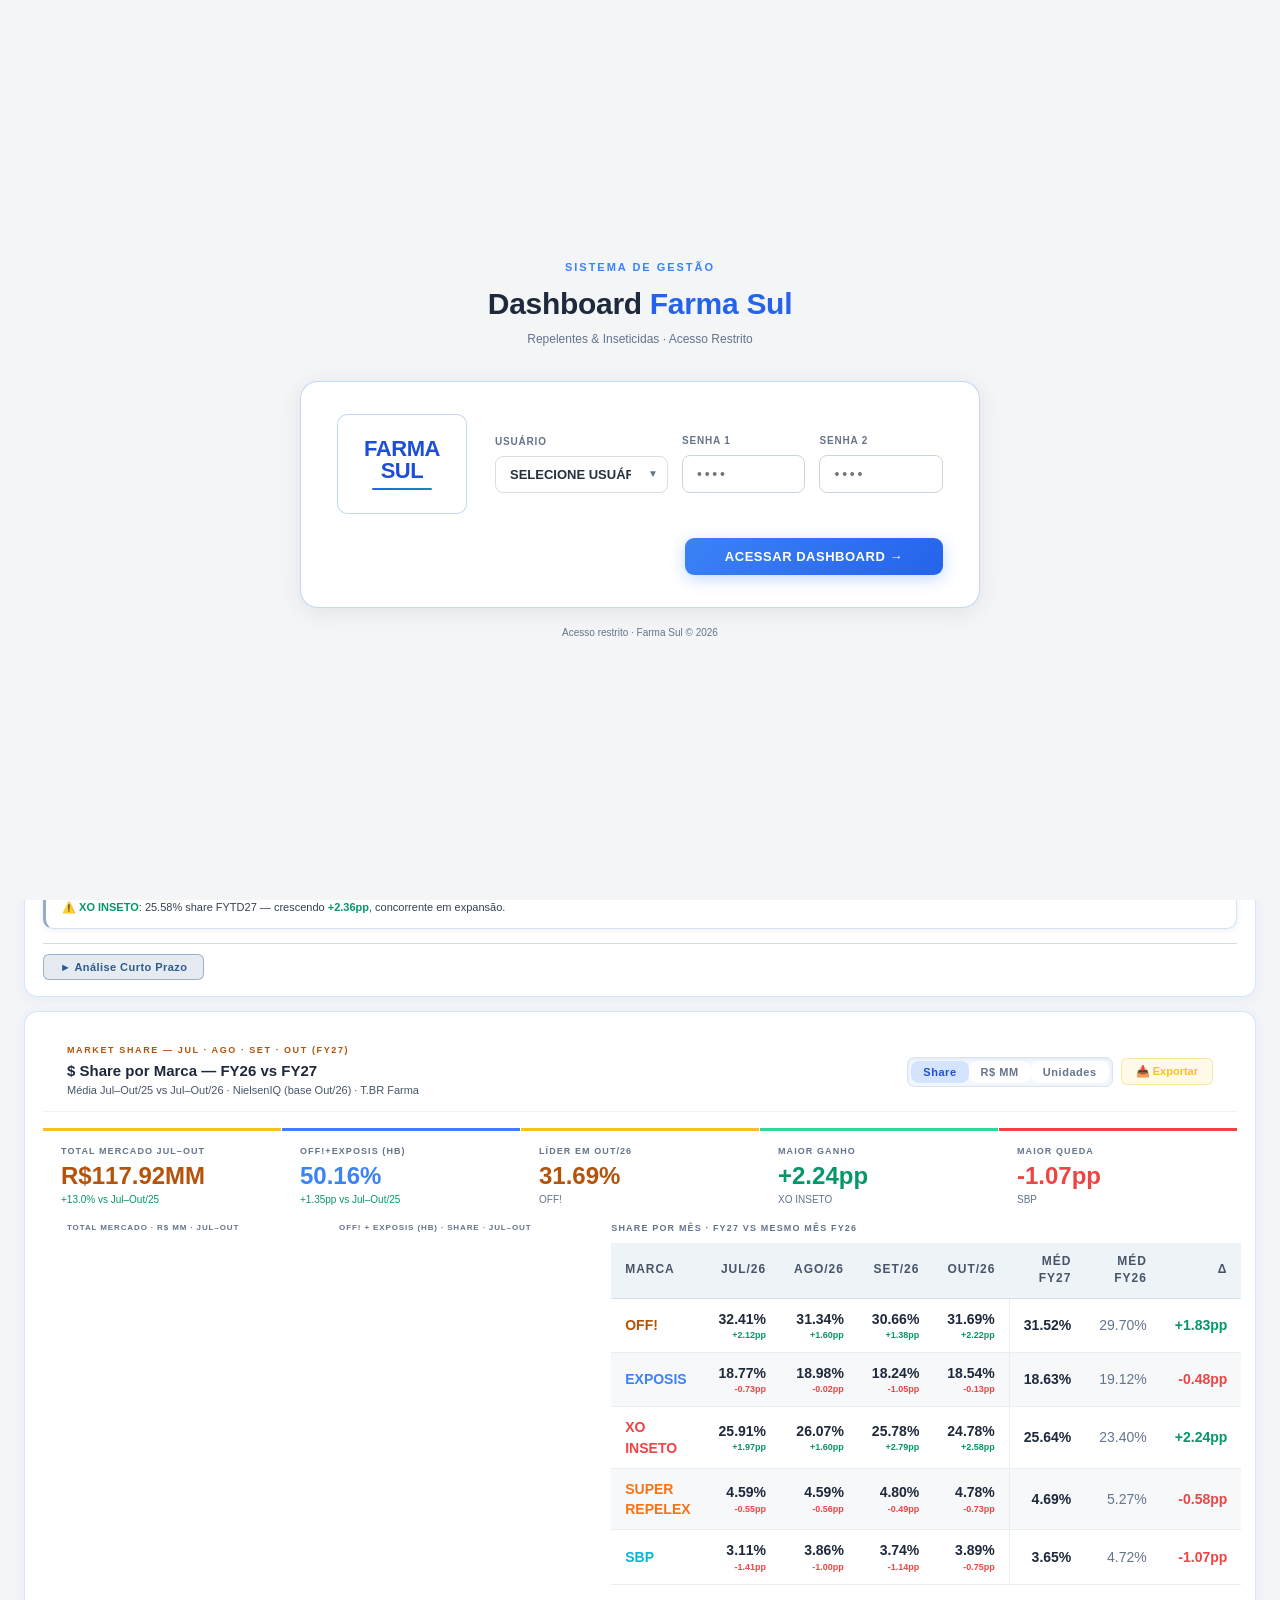
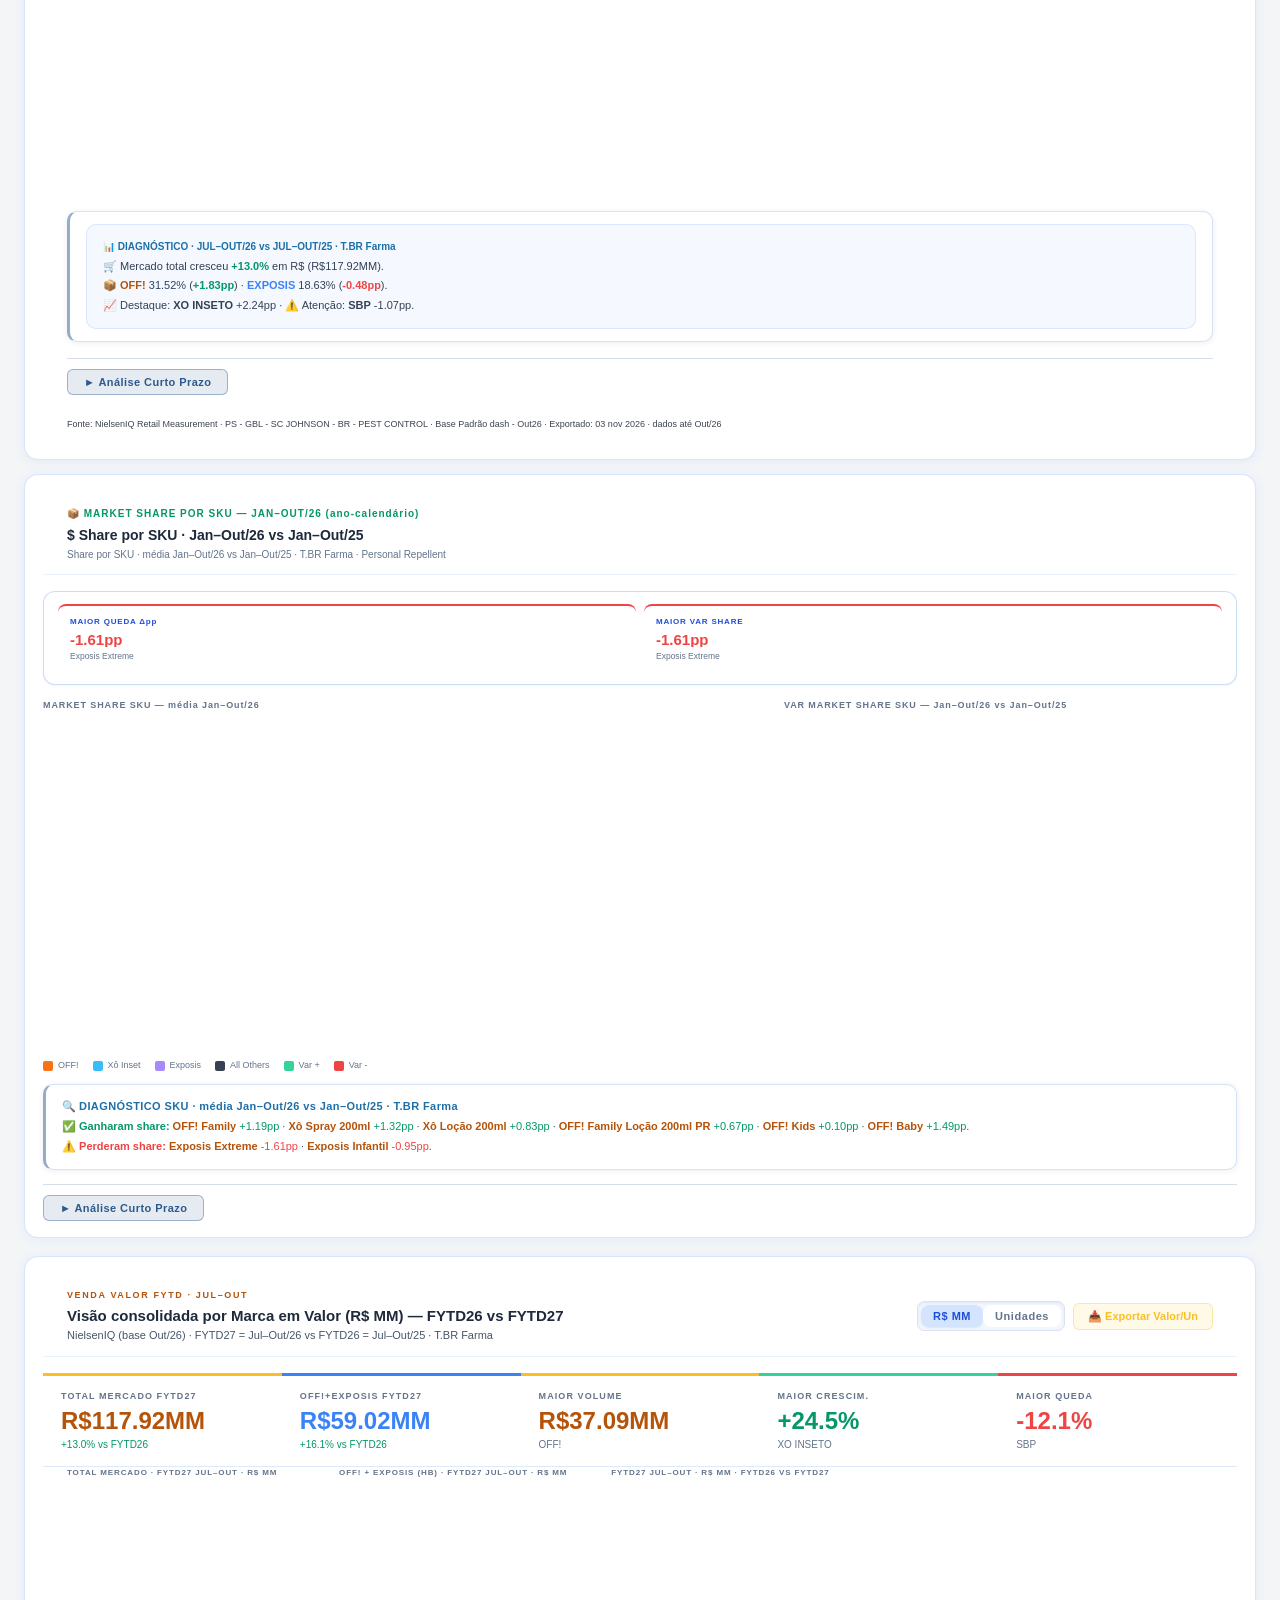
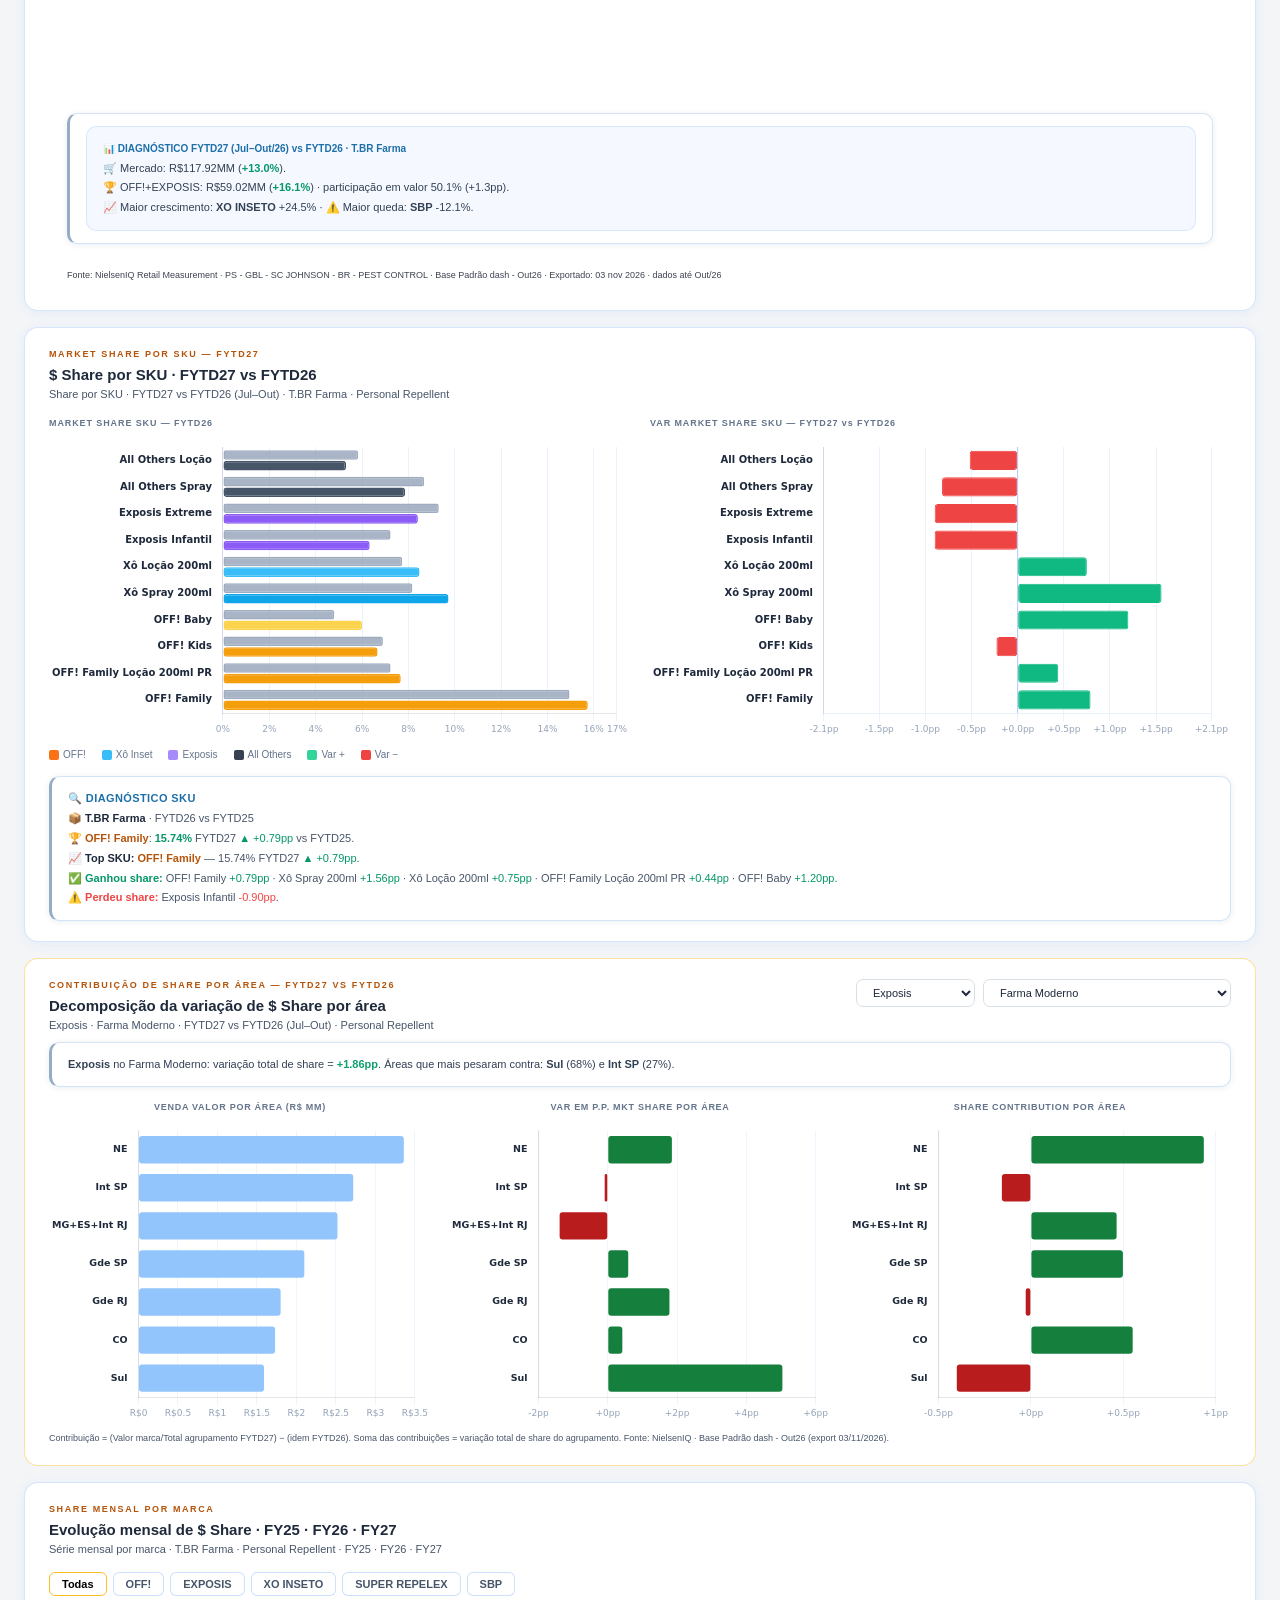
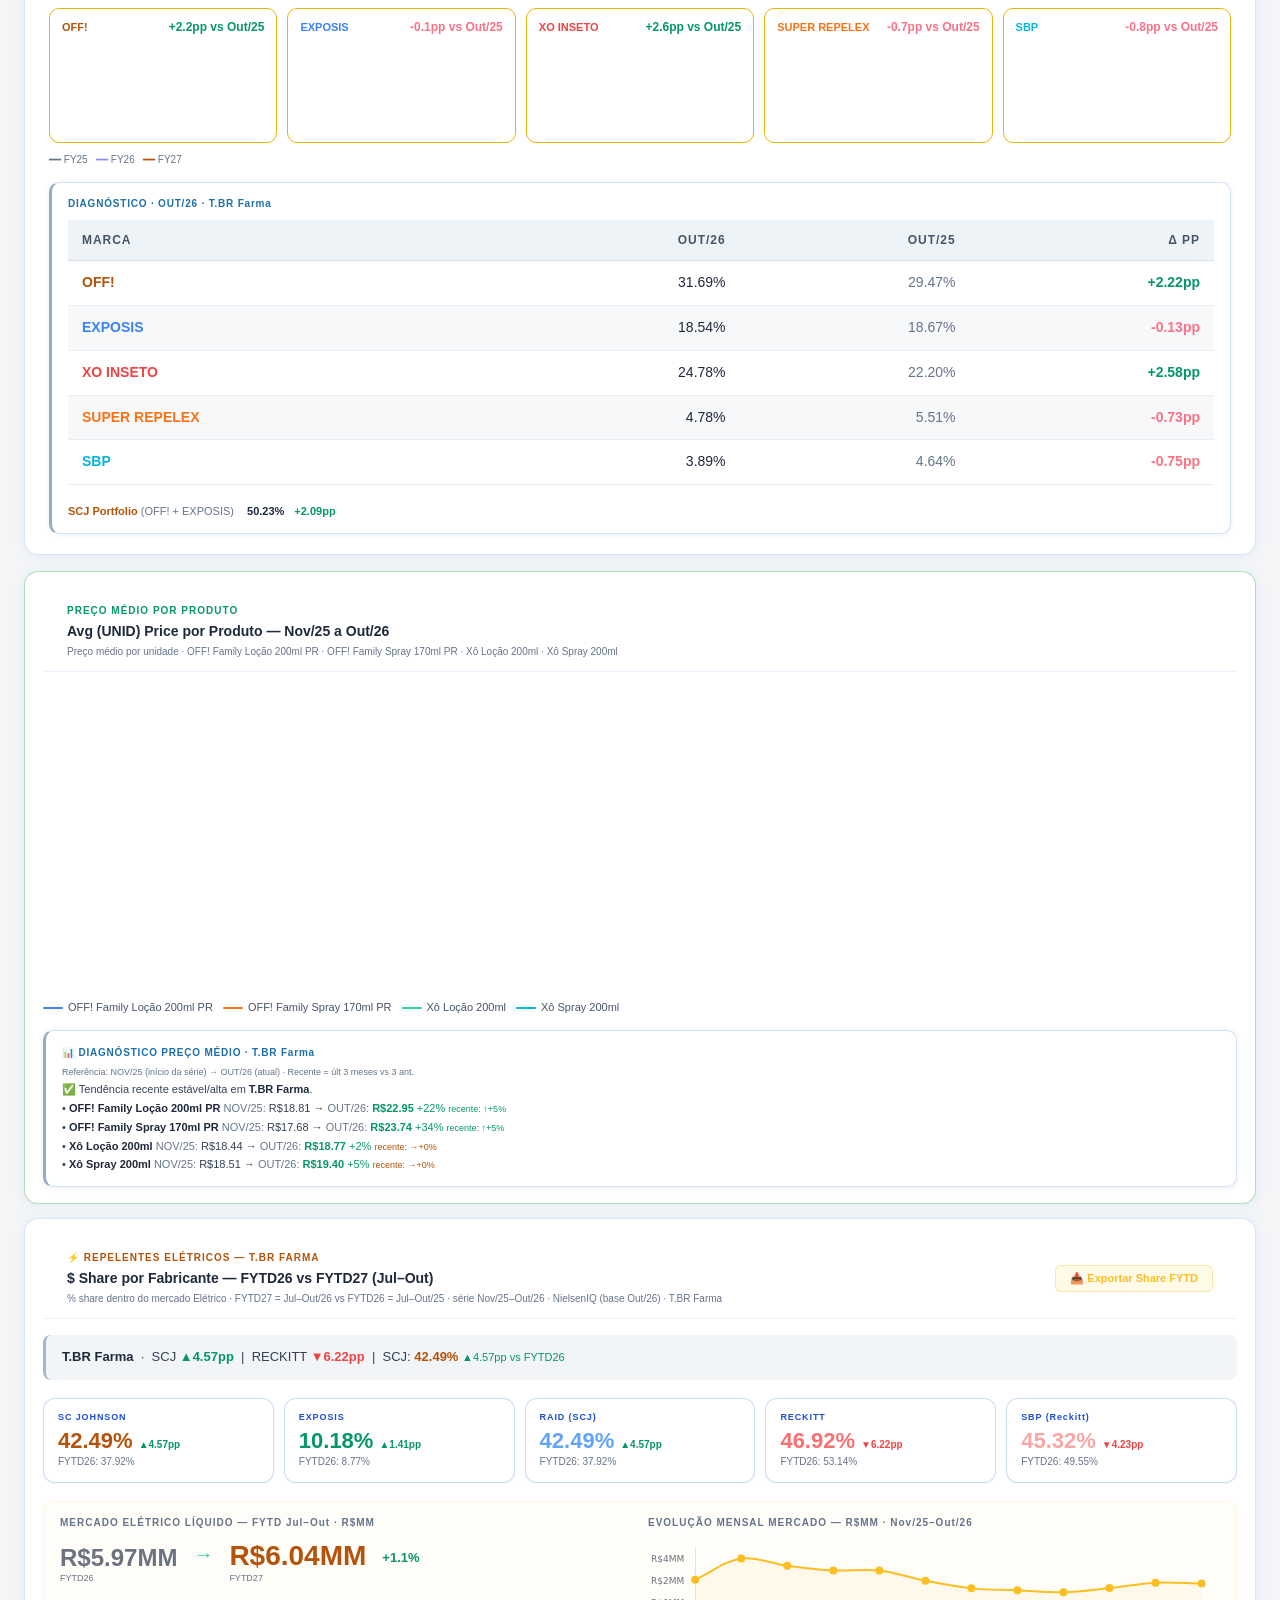
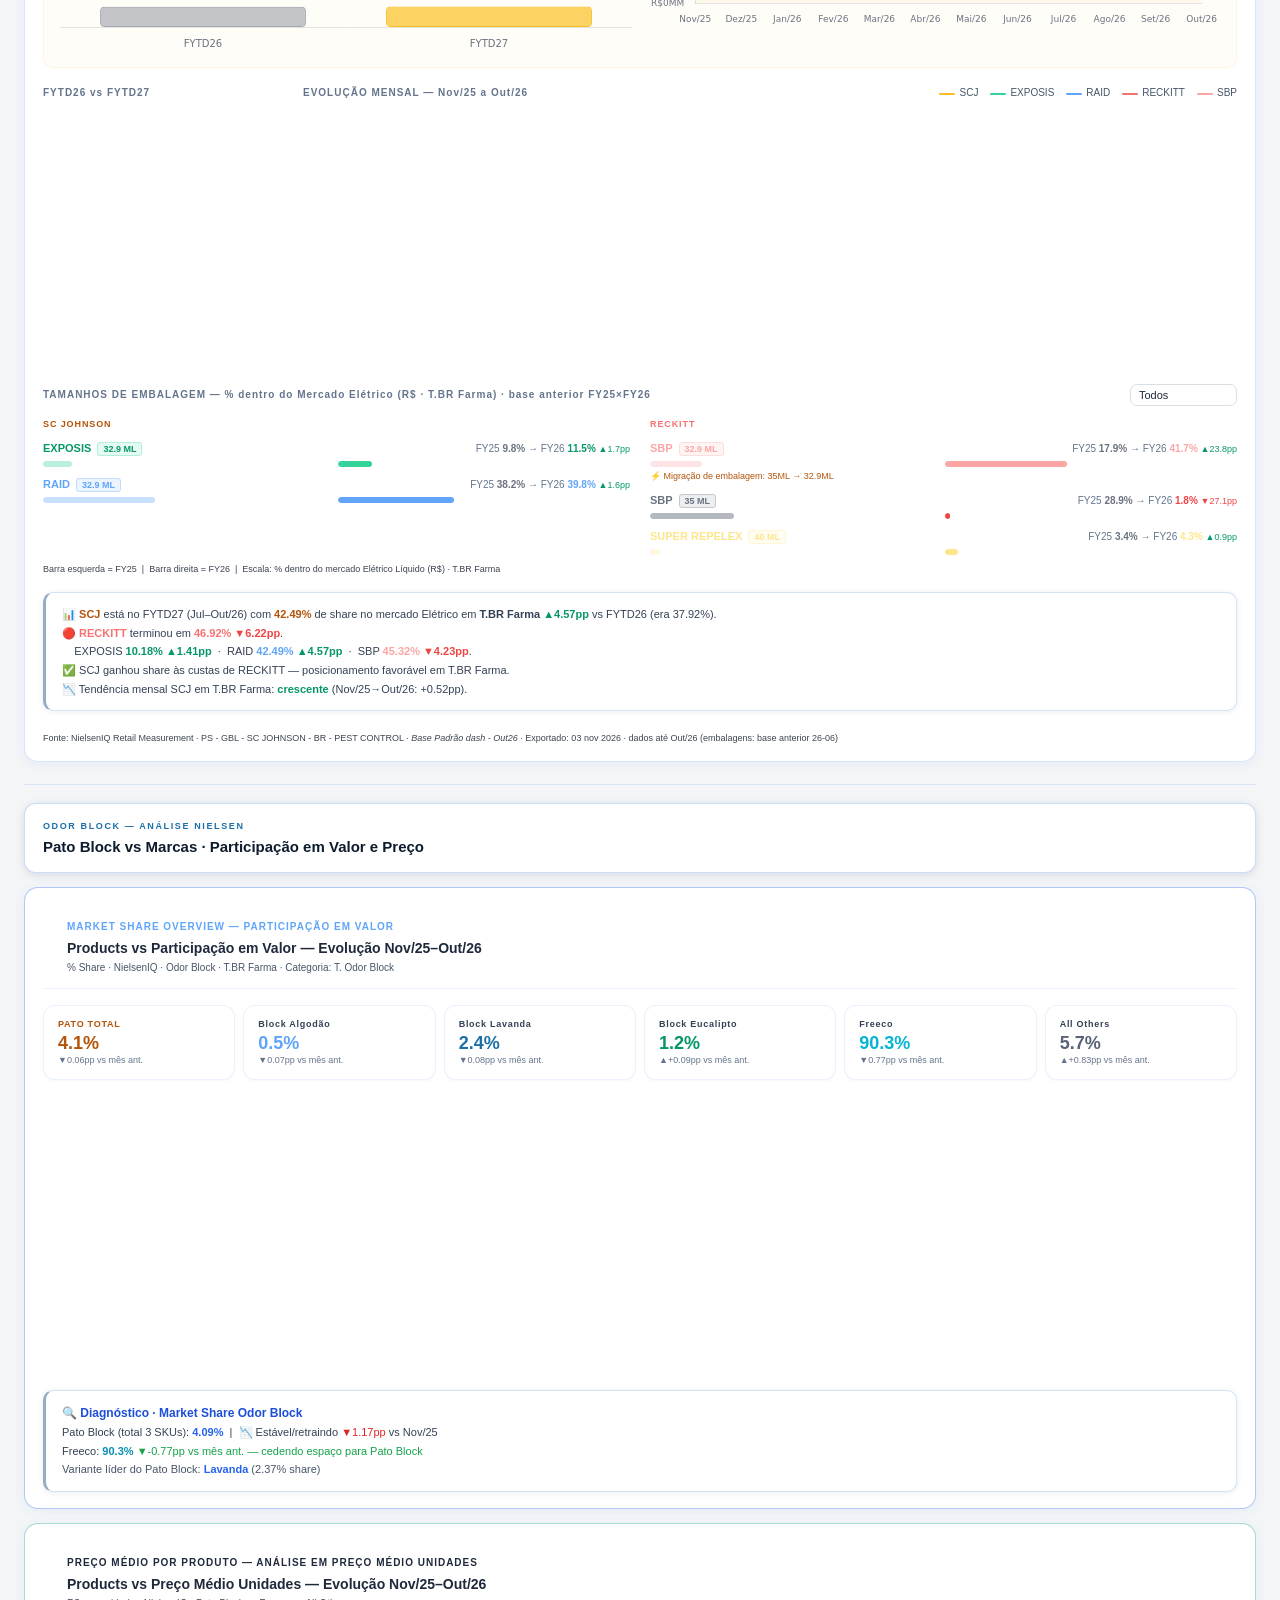
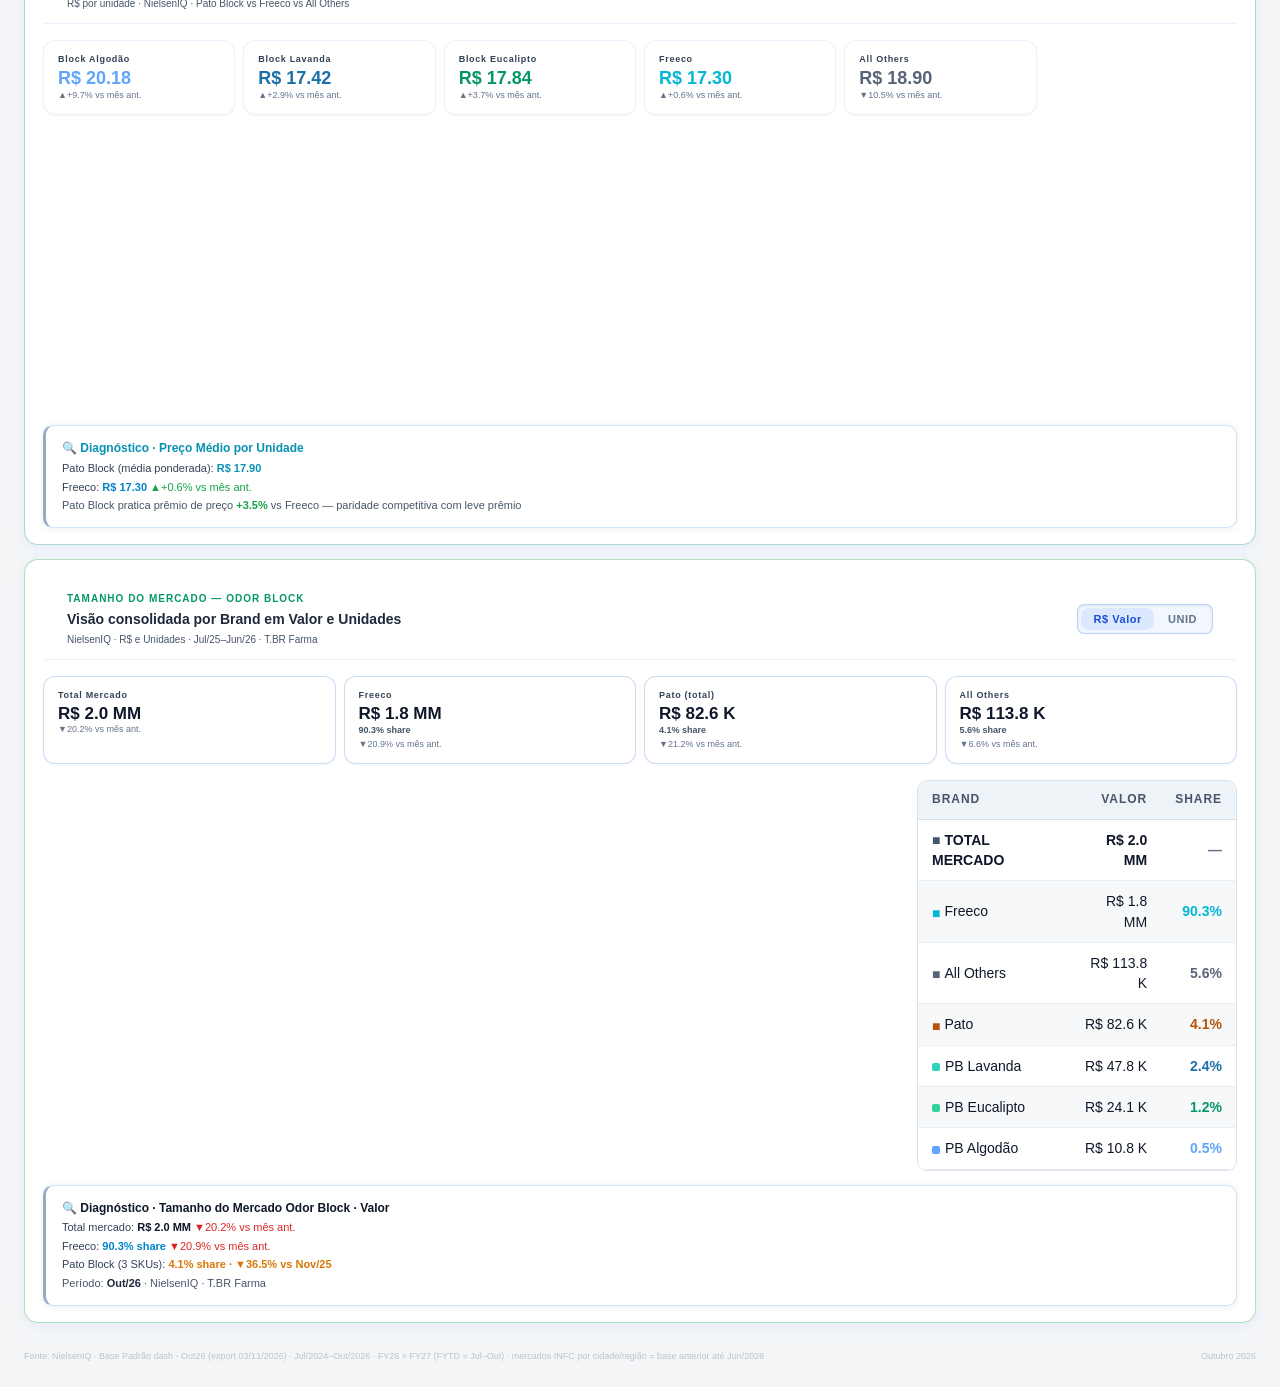
==== index.html @ 935836e9 "Sell Out: card Venda diária (linha do tempo dia 1–31 por mês, segue comprador SJ/Nissei, sem card na" ====
﻿<!DOCTYPE html>
<html lang="pt-BR">
<style>
/* ═══════════════════════════════════════════════════════════════════════
   TEMA VISUAL — DASHBOARD FARMA SUL v2.0
   Consolidação dos patches 38-42 em padrão único organizado
   ═══════════════════════════════════════════════════════════════════════ */

/* ── 01. VARIÁVEIS DE TEMA (atualização :root) ──────────────────────────── */
:root {
  /* ── NIELSEN DESIGN TOKENS ── */

  /* Fundos */
  --nielsen-bg:          #DFECFB;   /* fundo geral da página */
  --nielsen-card:        #EAEEF4;   /* fundo de cards e containers */
  --nielsen-card-kpi:    #FFFFFF;   /* fundo de células KPI (destaque) */
  --nielsen-input:       #FFFFFF;   /* fundo de inputs e selects */
  --nielsen-surface:     #F4F7FC;   /* superfícies alternadas / zebra */
  --nielsen-overlay:     rgba(255,255,255,0.82); /* glass / modal */

  /* Bordas */
  --nielsen-border:      rgba(147,187,235,0.50); /* borda padrão */
  --nielsen-border-strong: rgba(94,153,208,0.70); /* borda enfatizada */
  --nielsen-border-faint: rgba(147,187,235,0.25); /* divisor sutil */

  /* Textos */
  --nielsen-heading:     #0D1B2E;   /* títulos principais */
  --nielsen-text:        #1E293B;   /* texto primário */
  --nielsen-body:        #334155;   /* texto do corpo */
  --nielsen-muted:       #475569;   /* texto secundário */
  --nielsen-faint:       #64748B;   /* labels, metadados */

  /* Cores de ação */
  --nielsen-primary:     #1D4ED8;   /* azul primário (botões, active) */
  --nielsen-accent:      #1D6FA8;   /* azul accent / links */
  --nielsen-secondary:   #B45309;   /* âmbar / aviso */

  /* Feedback */
  --nielsen-positive:    #059669;   /* verde — crescimento positivo */
  --nielsen-negative:    #dc2626;   /* vermelho — queda / perigo */
  --nielsen-warning:     #b45309;   /* âmbar — atenção */
  --nielsen-info:        #0891B2;   /* ciano — informação */

  /* Sombras */
  --nielsen-shadow-sm:   0 1px 4px rgba(10,40,80,0.10);
  --nielsen-shadow-md:   0 2px 8px rgba(10,40,80,0.14), 0 1px 3px rgba(10,40,80,0.08);
  --nielsen-shadow-lg:   0 6px 22px rgba(10,40,80,0.18), 0 2px 8px rgba(10,40,80,0.10);
  --nielsen-shadow-hdr:  0 2px 8px rgba(10,40,80,0.08);

  /* Border-radius */
  --nielsen-r-sm:  6px;
  --nielsen-r-md:  10px;
  --nielsen-r-lg:  14px;
  --nielsen-r-xl:  18px;

  /* Tipografia */
  --nielsen-font:  'Inter', 'Segoe UI', system-ui, sans-serif;
  --nielsen-lh:    1.45;

  /* ── ALIASES (compatibilidade com CSS existente) ── */
  --bg-base:      #DFECFB;
  --bg-base-filter: #C5D5EC;
  --bg-card:      #EAEEF4;
  --bg-card-alt:  #E2E7EF;
  --bg-subtle:    #DDE3ED;
  --bg-hover:     #D6DCE8;
  --card:         #EAEEF4;
  --border-card:  rgba(147,187,235,0.55);
  --shadow-card:  0 2px 8px rgba(10,40,80,0.14), 0 1px 3px rgba(10,40,80,0.08);
  --shadow-hover: 0 6px 22px rgba(10,40,80,0.18), 0 2px 8px rgba(10,40,80,0.10);
  --shadow-sm:    0 1px 4px rgba(10,40,80,0.10);
  --shadow-header: 0 2px 8px rgba(10,40,80,0.08);
  --radius-sm:    6px;
  --radius-md:    12px;
  --radius-lg:    16px;
  --card-text-heading: #0D1B2E;
  --card-text-primary: #1E293B;
  --card-text-body:    #334155;
  --card-text-muted:   #475569;
  --card-text-faint:   #64748B;
}



/* ── PATCH 47 — Nielsen Token System ───────────────────────────────────── */

/* Body base */
body {
  font-family: var(--nielsen-font) !important;
  line-height: var(--nielsen-lh) !important;
}

/* Cards universais — garantir tema */
.card, [class*="-card"]:not(.kpi-cell):not(.login-card) {
  background: var(--nielsen-card) !important;
  border-color: var(--nielsen-border) !important;
}

/* Section labels / group titles */
.section-label, .group-label, [class*="section-title"],
[class*="group-title"], .diag-group-title {
  color: var(--nielsen-heading) !important;
  font-weight: 700 !important;
}

/* Containers que ainda aparecem brancos (patch25 residual) */
.card.full { background: var(--nielsen-card) !important; }
.cards-row > .card { background: var(--nielsen-card) !important; }

/* Barras de progresso */
.hbar-outer, [class*="prog-track"], [class*="progress-track"],
[class*="-track"] {
  background: rgba(147,187,235,0.20) !important;
}

/* Tooltips/popups Chart.js */
.chartjs-tooltip, [class*="tooltip"] {
  background: var(--nielsen-card) !important;
  border: 1px solid var(--nielsen-border) !important;
  color: var(--nielsen-text) !important;
  border-radius: var(--nielsen-r-md) !important;
}

/* Badges e chips inline */
.badge, [class*="-badge"]:not(.cov-badge-ok):not(.cov-badge-warn):not(.cov-badge-low) {
  border-radius: var(--nielsen-r-sm) !important;
}

/* Botões primários */
.btn-primary, [class*="btn-primary"], #btn-update-data {
  background: var(--nielsen-primary) !important;
  color: #FFFFFF !important;
  border-radius: var(--nielsen-r-sm) !important;
  font-weight: 700 !important;
}

/* Botões secundários */
.btn-secondary, [class*="btn-secondary"] {
  background: transparent !important;
  border: 1px solid var(--nielsen-border-strong) !important;
  color: var(--nielsen-text) !important;
  border-radius: var(--nielsen-r-sm) !important;
}

/* Estados hover em cards */
.card:hover {
  box-shadow: var(--nielsen-shadow-md) !important;
  border-color: var(--nielsen-border-strong) !important;
}

/* Responsivo — prevenir overflow em telas menores */
@media (max-width: 900px) {
  .cards-row { grid-template-columns: 1fr !important; }
}
@media (max-width: 600px) {
  .card { padding: 14px !important; }
  .kpi-cell { padding: 10px 12px !important; }
}

/* Acessibilidade — contraste mínimo garantido */
.card * { min-color-contrast: 4.5; }

/* ── FIM PATCH 47 ───────────────────────────────────────────────────────── */

/* ── 02. BODY / BASE ────────────────────────────────────────────────────── */
body {
  background: var(--bg-base) !important;
  color: var(--text-body) !important;
}
.main           { background: transparent !important; }
.main.active    { padding: 20px 24px !important; }

/* ── 03. HEADER ─────────────────────────────────────────────────────────── */
.header {
  background: #EAEEF4 !important;
  border-bottom: 1px solid rgba(94,153,208,0.5) !important;
  box-shadow: var(--shadow-header) !important;
}
.header h1,
#dash-main-title  { color: #0D1B2E !important; font-weight: 800 !important; }
.header-sub       { color: #475569 !important; }
#dash-update-badge {
  background:   rgba(5,150,105,0.10) !important;
  border:       1px solid rgba(5,150,105,0.25) !important;
  color:        #059669 !important;
  border-radius: var(--radius-sm) !important;
  font-weight:  700 !important;
  padding:      4px 10px !important;
  box-shadow:   0 1px 4px rgba(5,150,105,0.20) !important;
}
#btn-update-data {
  background:   rgba(5,150,105,0.10) !important;
  border:       1px solid rgba(5,150,105,0.30) !important;
  color:        #059669 !important;
  border-radius: var(--radius-sm) !important;
  font-weight:  700 !important;
  padding:      6px 14px !important;
}
#btn-save-dashboard {
  background:   rgba(180,83,9,0.09) !important;
  border:       1px solid rgba(180,83,9,0.25) !important;
  color:        #B45309 !important;
  border-radius: var(--radius-sm) !important;
  font-weight:  700 !important;
  padding:      6px 14px !important;
}

/* ── 04. TABS DE NAVEGAÇÃO ──────────────────────────────────────────────── */
.ctabs {
  background:    #EAEEF4 !important;
  border-bottom: 1px solid rgba(94,153,208,0.45) !important;
  box-shadow:    0 1px 4px rgba(10,40,80,0.06) !important;
}
.ctab           { color: #475569 !important; font-size: 12px !important; font-weight: 600 !important; padding: 10px 14px !important; }
.ctab:hover     { color: #1D4ED8 !important; background: rgba(59,130,246,0.06) !important; border-radius: 6px 6px 0 0 !important; }
.ctab.active    { color: #1D4ED8 !important; border-bottom-color: #1D4ED8 !important; font-weight: 700 !important; }
.cdot-live      { background: #10B981 !important; }
.cdot-empty     { background: #CBD5E1 !important; }

/* ── 05. BARRA DE FILTROS ───────────────────────────────────────────────── */
.filters {
  background:    #EAEEF4 !important;
  border-bottom: 1px solid rgba(94,153,208,0.35) !important;
  backdrop-filter: none !important;
  padding:       10px 20px !important;
}
.filter-label {
  font-size:     10px !important;
  font-weight:   700 !important;
  letter-spacing: .08em !important;
  color:         #1E293B !important;
  text-transform: uppercase !important;
}
.fsel {
  background:   #EAEEF4 !important;
  border:       1px solid rgba(94,153,208,0.6) !important;
  color:        #1E293B !important;
  border-radius: var(--radius-sm) !important;
  font-size:    12px !important;
  font-weight:  600 !important;
  padding:      6px 28px 6px 10px !important;
  box-shadow:   0 1px 3px rgba(10,40,80,0.08) !important;
}
.fsel:focus {
  border-color: var(--blue-500) !important;
  box-shadow:   0 0 0 3px rgba(59,130,246,0.15) !important;
  outline:      none !important;
}

/* ── 06. CARDS — REGRAS UNIVERSAIS ─────────────────────────────────────── */
.card,
.d-kpi,
.d-card {
  background:    var(--bg-card) !important;
  border:        1px solid var(--border-card) !important;
  border-radius: var(--radius-md) !important;
  box-shadow:    var(--shadow-card) !important;
  color:         var(--card-text-body) !important;
  padding:       16px 18px !important;
  position:      relative !important;
  overflow:      hidden !important;
}
.card.full      { border-radius: var(--radius-lg) !important; }
.card:hover,
.d-kpi:hover    { box-shadow: var(--shadow-hover) !important; border-color: var(--border-base) !important; transform: translateY(-1px); transition: box-shadow .2s, transform .2s, border-color .2s; }
.card::before   { content: ''; position: absolute; top: 0; left: 0; right: 0; height: 0; background: var(--blue-500); border-radius: var(--radius-md) var(--radius-md) 0 0; transition: height .18s; }
.card:hover::before { height: 3px; }
.card-title,
.ct             { font-size: 13px !important; font-weight: 700 !important; color: #0D1B2E !important; margin-bottom: 4px !important; }
.card-sub       { font-size: 11px !important; color: #64748B !important; }
.card-header    { border-bottom: 1px solid rgba(147,187,235,0.35) !important; padding-bottom: 10px !important; margin-bottom: 14px !important; display: flex !important; align-items: center !important; justify-content: space-between !important; }

/* ── 07. KPI CELLS — TODAS AS ABAS ─────────────────────────────────────── */
.kpi-cell,
[id*="kpis"] > div {
  background:    #EAEEF4 !important;
  border:        1px solid rgba(147,187,235,0.50) !important;
  border-radius: var(--radius-md) !important;
  box-shadow:    var(--shadow-card) !important;
  padding:       16px 18px !important;
}
.kpi-cell:hover,
[id*="kpis"] > div:hover { box-shadow: var(--shadow-hover) !important; }
.kpi-tag, .kl   { color: #475569 !important; }
.kpi-val, .kv   { color: var(--text-heading) !important; }
.kpi-sub, .ks   { color: #64748B !important; }

/* ── 08. TABELAS ────────────────────────────────────────────────────────── */
table           { border-collapse: collapse !important; width: 100% !important; }
table th {
  background:    #2D5A8E !important;
  color:         #FFFFFF !important;
  font-size:     10.5px !important;
  font-weight:   700 !important;
  letter-spacing: .05em !important;
  text-transform: uppercase !important;
  padding:       9px 12px !important;
  border:        none !important;
}
table td {
  background:    #EAEEF4 !important;
  color:         #1E293B;
  font-size:     12px !important;
  padding:       8px 12px !important;
  border-bottom: 1px solid rgba(147,187,235,0.25) !important;
}
table tr:nth-child(even) td { background: #E2E7EF !important; }
table tr:hover td           { background: #D6DCE8 !important; }
.d-table th                 { background: #2D5A8E !important; color: #FFFFFF !important; border-bottom: none !important; }
.d-table td                 { background: #EAEEF4 !important; color: #1E293B; }

/* ── 09. TOGGLES E GRUPOS DE BOTÕES ────────────────────────────────────── */
.toggle-group,
.tgl-group {
  background:    rgba(255,255,255,0.40) !important;
  border:        1px solid rgba(94,153,208,0.45) !important;
  border-radius: var(--radius-md) !important;
  padding:       3px !important;
  box-shadow:    inset 0 1px 3px rgba(10,40,80,0.07) !important;
}
.tgl,
.toggle-btn {
  color:         #334155 !important;
  background:    transparent !important;
  border-radius: 8px !important;
  font-size:     11px !important;
  font-weight:   600 !important;
  padding:       4px 10px !important;
  transition:    background .15s, color .15s, box-shadow .15s !important;
}
.tgl.active,
.toggle-btn.active,
.tgl.active.blue {
  background:  #FFFFFF !important;
  color:       #1D4ED8 !important;
  box-shadow:  0 1px 5px rgba(10,40,80,0.14) !important;
  font-weight: 700 !important;
}
.tgl:hover:not(.active) { background: rgba(255,255,255,0.30) !important; color: #0F172A !important; }

/* ── 10. SECTION HEADER PANELS ─────────────────────────────────────────── */
[style*="rgba(52,211,153,0.08)"],
[style*="rgba(52,211,153,0.02)"],
[style*="rgba(251,191,36,0.08)"],
[style*="rgba(251,191,36,0.02)"] {
  background:    rgba(255,255,255,0.78) !important;
  border:        1px solid rgba(94,153,208,0.45) !important;
  backdrop-filter: blur(6px) !important;
  box-shadow:    0 2px 10px rgba(10,40,80,0.09) !important;
  border-radius: var(--radius-lg) !important;
}
.section-label {
  border-left:  3px solid var(--blue-500) !important;
  padding-left: 10px !important;
  color:        var(--text-heading) !important;
}

/* ── 11. PAINEL NIELSEN — OVERRIDES ESPECÍFICOS ─────────────────────────── */
#panel-nielsen                          { background: transparent !important; }
#panel-nielsen .card,
#panel-nielsen .card.full,
#panel-nielsen #reg-perf-card,
#panel-nielsen #sku-shr-card,
#panel-nielsen #shr-trend,
#panel-nielsen #diag-geral-card {
  background:    #EAEEF4 !important;
  border:        1px solid rgba(147,187,235,0.50) !important;
  border-radius: var(--radius-md) !important;
  box-shadow:    var(--shadow-card) !important;
}
#panel-nielsen [id*="kpis"] > div,
#panel-nielsen .kpi-cell,
#panel-nielsen .mso2-br {
  background:    #EAEEF4 !important;
  border:        1px solid rgba(147,187,235,0.50) !important;
  border-radius: var(--radius-md) !important;
  box-shadow:    var(--shadow-card) !important;
  padding:       12px 14px !important;
  color:         #1E293B !important;
}
#panel-nielsen [style*="background:#EAEEF4"],
#panel-nielsen [style*="background:#EBF0F5"],
#panel-nielsen [style*="background:#EEF5FF"] { background: #EAEEF4 !important; }

/* ── 12. OUTROS PAINÉIS ─────────────────────────────────────────────────── */
#panel-expd  { background: var(--bg-base) !important; }
#panel-plano { background: var(--bg-base) !important; }
[style*="background:linear-gradient(135deg,#0D1117"],
[style*="rgba(245,225,164,0.35)"]        { background: #EAEEF4 !important; border-color: var(--border-card) !important; }
.diag-group-wrap,
.pln-kpi-card,
.ol-kpi,
.e2-kpi,
.x-kcard,
.xcard                                   { background: #EAEEF4 !important; border-radius: var(--radius-md) !important; }

/* ── 13. SCROLLBAR ──────────────────────────────────────────────────────── */
::-webkit-scrollbar          { width: 6px; height: 6px; }
::-webkit-scrollbar-track    { background: rgba(147,187,235,0.25); border-radius: 4px; }
::-webkit-scrollbar-thumb    { background: #8BAEC8; border-radius: 4px; }
::-webkit-scrollbar-thumb:hover { background: #2563EB; }

/* ── 14. TELA DE LOGIN ──────────────────────────────────────────────────── */
#login-overlay > div > div[style*="background:#FFFFFF"],
#login-overlay > div > div[style*="background: #FFFFFF"] {
  background:    rgba(255,255,255,0.95) !important;
  backdrop-filter: blur(8px) !important;
}

/* ── 15. OVERRIDES — CORES INLINE RESIDUAIS ─────────────────────────────── */
[style*="color:#34d399"]  { color: #059669 !important; }
[style*="color:#34D399"]  { color: #059669 !important; }
[style*="color:#2dd4bf"]  { color: #1D6FA8 !important; }
[style*="color:#e2e8f0"]  { color: #1E293B !important; }
[style*="color:#E2E8F0"]  { color: #1E293B !important; }
[style*="background:linear-gradient(135deg,#0D1117"] { background: #EAEEF4 !important; }

/* ── 15b. DELTA COLORS — verde/vermelho: preservar acima de table td ──────── */
[style*="color:#16a34a"]  { color: #16a34a !important; }
[style*="color:#dc2626"]  { color: #dc2626 !important; }
[style*="color:#059669"]  { color: #059669 !important; }
[style*="color:#ef4444"]  { color: #ef4444 !important; }

/* ── 16. BARRAS E PROGRESSOS ────────────────────────────────────────────── */
.bar-track, .hbar-outer, .prog-bar-bg {
  background:    rgba(147,187,235,0.35) !important;
  border-radius: 4px !important;
}

/* ═══════════════════════════════════════════════════════════════════════
   PATCH 45 — Padronização Visual Global · Todos os painéis → padrão Nielsen
   Cobre: panel-sellin, panel-sellout, panel-saojoao-inner,
          panel-nissei-inner, panel-clamed-inner, panel-panvel-inner,
          panel-ddgam-inner, panel-ddgaucha-inner, panel-ddriomed-inner,
          panel-cobertura, panel-ol, panel-plano, panel-expd, panel-diagnostico
   NÃO altera panel-nielsen nem lógica/dados do dashboard.
   ═══════════════════════════════════════════════════════════════════════ */

/* ── 01. FUNDO DE TODOS OS PAINÉIS → #93BBEB (padrão Nielsen) ────────── */
#panel-sellout,
#panel-sellin,
#panel-diagnostico,
#panel-cobertura,
#panel-ol,
#panel-distribuicao { background: var(--bg-base, #DFECFB) !important; min-height: 100vh; }

#panel-plano { background: var(--bg-base, #DFECFB) !important; }
#panel-expd  { background: var(--bg-base, #DFECFB) !important; min-height: calc(100vh - 60px); }

/* Sub-painéis Sell Out */
#panel-saojoao-inner,
#panel-nissei-inner,
#panel-clamed-inner,
#panel-panvel-inner,
#panel-ddgam-inner,
#panel-ddgaucha-inner,
#panel-ddriomed-inner , #panel-araujo-inner { background: var(--bg-base, #DFECFB) !important; }

/* ── 02. CARDS — todos os painéis → estilo Nielsen ───────────────────── */
#panel-sellout .card, #panel-saojoao-inner .card, #panel-nissei-inner .card,
#panel-clamed-inner .card, #panel-panvel-inner .card,
#panel-ddgam-inner .card, #panel-ddgaucha-inner .card, #panel-ddriomed-inner .card, #panel-araujo-inner .card,
#panel-sellin .card, #panel-diagnostico .card,
#panel-cobertura .card, #panel-ol .card, #panel-plano .card, #panel-expd .card {
  background:    #EAEEF4 !important;
  border:        1px solid rgba(147,187,235,0.45) !important;
  border-radius: 12px !important;
  box-shadow:    0 2px 8px rgba(10,40,80,0.14) !important;
}
#panel-sellout .card:hover, #panel-saojoao-inner .card:hover, #panel-nissei-inner .card:hover,
#panel-clamed-inner .card:hover, #panel-panvel-inner .card:hover,
#panel-ddgam-inner .card:hover, #panel-ddgaucha-inner .card:hover, #panel-ddriomed-inner .card:hover, #panel-araujo-inner .card:hover,
#panel-sellin .card:hover, #panel-diagnostico .card:hover,
#panel-cobertura .card:hover, #panel-ol .card:hover, #panel-plano .card:hover, #panel-expd .card:hover {
  box-shadow:   0 6px 22px rgba(10,40,80,0.18) !important;
  border-color: rgba(94,153,208,0.60) !important;
}

/* ── 03. KPI CELLS — todos os painéis ────────────────────────────────── */
#panel-sellin .kpi-cell, #panel-diagnostico .kpi-cell, #panel-cobertura .kpi-cell,
#panel-ol .kpi-cell {
  background:    #FFFFFF !important;
  border:        1px solid rgba(94,153,208,0.50) !important;
  border-radius: 10px !important;
  box-shadow:    0 2px 8px rgba(10,40,80,0.10) !important;
}
#panel-sellout .kpi-cell, #panel-saojoao-inner .kpi-cell, #panel-nissei-inner .kpi-cell,
#panel-clamed-inner .kpi-cell, #panel-panvel-inner .kpi-cell,
#panel-ddgam-inner .kpi-cell, #panel-ddgaucha-inner .kpi-cell, #panel-ddriomed-inner .kpi-cell , #panel-araujo-inner .kpi-cell {
  background:    #E4EAF2 !important;
  border:        1px solid rgba(94,153,208,0.50) !important;
  border-radius: 10px !important;
  box-shadow:    0 2px 8px rgba(10,40,80,0.10) !important;
}

/* ── 04. TOGGLE GROUPS — todos os painéis ──────────────────────────── */
#panel-sellout .toggle-group, #panel-saojoao-inner .toggle-group, #panel-nissei-inner .toggle-group,
#panel-clamed-inner .toggle-group, #panel-panvel-inner .toggle-group,
#panel-ddgam-inner .toggle-group, #panel-ddgaucha-inner .toggle-group,
#panel-ddriomed-inner .toggle-group, #panel-araujo-inner .toggle-group, #panel-sellin .toggle-group,
#panel-diagnostico .toggle-group, #panel-cobertura .toggle-group,
#panel-ol .toggle-group, #panel-plano .toggle-group, #panel-expd .toggle-group {
  background: rgba(255,255,255,0.45) !important;
  border: 1px solid rgba(94,153,208,0.45) !important;
  border-radius: 8px !important;
}
#panel-sellout .tgl.active, #panel-saojoao-inner .tgl.active, #panel-nissei-inner .tgl.active,
#panel-clamed-inner .tgl.active, #panel-panvel-inner .tgl.active,
#panel-ddgam-inner .tgl.active, #panel-ddgaucha-inner .tgl.active,
#panel-ddriomed-inner .tgl.active, #panel-araujo-inner .tgl.active, #panel-sellin .tgl.active,
#panel-diagnostico .tgl.active, #panel-cobertura .tgl.active,
#panel-ol .tgl.active, #panel-plano .tgl.active, #panel-expd .tgl.active {
  background: #FFFFFF !important;
  color:      #1D4ED8 !important;
  box-shadow: 0 1px 5px rgba(10,40,80,0.14) !important;
  font-weight: 700 !important;
}

/* ── 05. STABS (sub-abas internas) — todos os painéis ──────────────── */
#panel-sellout .stab, #panel-saojoao-inner .stab, #panel-nissei-inner .stab,
#panel-clamed-inner .stab, #panel-panvel-inner .stab,
#panel-ddgam-inner .stab, #panel-ddgaucha-inner .stab, #panel-ddriomed-inner .stab, #panel-araujo-inner .stab,
#panel-sellin .stab, #panel-diagnostico .stab, #panel-cobertura .stab, #panel-ol .stab {
  background: rgba(255,255,255,0.50) !important;
  border:     1px solid rgba(94,153,208,0.40) !important;
  color:      #475569 !important;
}
#panel-sellout .stab.active, #panel-saojoao-inner .stab.active, #panel-nissei-inner .stab.active,
#panel-clamed-inner .stab.active, #panel-panvel-inner .stab.active,
#panel-ddgam-inner .stab.active, #panel-ddgaucha-inner .stab.active,
#panel-ddriomed-inner .stab.active, #panel-araujo-inner .stab.active, #panel-sellin .stab.active,
#panel-diagnostico .stab.active, #panel-cobertura .stab.active, #panel-ol .stab.active {
  background:   rgba(29,78,216,0.10) !important;
  color:        #1D4ED8 !important;
  border-color: rgba(29,78,216,0.30) !important;
  box-shadow:   0 1px 4px rgba(29,78,216,0.10) !important;
}

/* ── 06. CLASSES OL — painel Sell-Out Tracking ──────────────────────── */
.ol-kpi {
  background: #E4EAF2 !important;
  border-radius: 10px !important;
  border: 1px solid rgba(147,187,235,0.50) !important;
  box-shadow: 0 2px 8px rgba(10,40,80,0.10) !important;
}
.ol-card {
  background: #EAEEF4 !important;
  border: 1px solid rgba(147,187,235,0.45) !important;
  border-radius: 12px !important;
  box-shadow: 0 2px 8px rgba(10,40,80,0.10) !important;
}
.ol-card:hover { box-shadow: 0 4px 16px rgba(10,40,80,0.15) !important; }
.ol-tabs-fbar {
  background:    #E4EAF2 !important;
  border-bottom: 1px solid rgba(94,153,208,0.40) !important;
  border-radius: 10px 10px 0 0 !important;
}
.ol-fsel {
  background:    #EAEEF4 !important;
  border:        1px solid rgba(94,153,208,0.50) !important;
  color:         #1E293B !important;
  border-radius: 6px !important;
}
.ol-kpi .tag { color: #475569 !important; }
.ol-kpi .sub { color: #64748B !important; }
.ol-fl       { color: #475569 !important; }

/* ── 07. CLASSES PLANO DE NEGÓCIOS ─────────────────────────────────── */
.pln-kpi-card {
  background: #EAEEF4 !important;
  border-radius: 10px !important;
  box-shadow: 0 2px 8px rgba(10,40,80,0.10) !important;
}
.pln-kpi-card .pk-tag  { color: #475569 !important; }
.pln-kpi-card .pk-sub  { color: #64748B !important; }
.pln-dc {
  background: #EAEEF4 !important;
  border-color: rgba(147,187,235,0.50) !important;
  border-radius: 12px !important;
}
.pln-dc:hover { box-shadow: 0 4px 14px rgba(10,40,80,0.15) !important; }
.pln-dc-nome  { color: #1E293B !important; }
.pln-dc-iqvia { color: #64748B !important; }
.pln-mg-title { color: #475569 !important; }
.pln-mlbl     { color: #64748B !important; }
.pln-mpct     { color: #334155 !important; }
.pln-mvals    { color: #64748B !important; }
.pln-mpts     { color: #B45309 !important; }
.pln-pts-sub  { color: #64748B !important; }
.pln-fbar {
  background: rgba(255,255,255,0.55) !important;
  border:     1px solid rgba(147,187,235,0.40) !important;
  border-radius: 10px !important;
  backdrop-filter: blur(8px) !important;
}
.pln-fbar label { color: #475569 !important; }
.pln-ftab {
  background:   rgba(255,255,255,0.45) !important;
  border:       1px solid rgba(147,187,235,0.40) !important;
  color:        #475569 !important;
  border-radius: 20px !important;
}
.pln-ftab:hover  { background: rgba(255,255,255,0.65) !important; color: #1D4ED8 !important; }
.pln-ftab.pln-on {
  background:   rgba(29,78,216,0.12) !important;
  border-color: rgba(29,78,216,0.35) !important;
  color:        #1D4ED8 !important;
  font-weight:  700 !important;
}
.pln-tw th {
  color:       #475569 !important;
  border-bottom: 1px solid rgba(147,187,235,0.30) !important;
}
.pln-tw td {
  color:       #334155 !important;
  border-bottom: 1px solid rgba(147,187,235,0.15) !important;
}
.pln-pbwrap { background: rgba(147,187,235,0.30) !important; }

/* ── 08. CLASSES EXPANDINDO DISTRIBUIÇÃO (e2-*, x-*, xbn-*) ────────── */
.e2-filterbar {
  background:      rgba(255,255,255,0.55) !important;
  border:          1px solid rgba(147,187,235,0.45) !important;
  border-radius:   12px !important;
  backdrop-filter: blur(10px) !important;
}
.e2-kpi {
  background:    #E4EAF2 !important;
  border:        1px solid rgba(147,187,235,0.50) !important;
  border-radius: 10px !important;
  box-shadow:    0 2px 8px rgba(10,40,80,0.10) !important;
}
.e2-kpi:hover { box-shadow: 0 4px 16px rgba(10,40,80,0.15) !important; }
.e2k-lbl  { color: #475569 !important; }
.e2k-val  { color: #0D1B2E !important; }
.e2k-sub  { color: #64748B !important; }
.e2-chart-box {
  background:    #EAEEF4 !important;
  border:        1px solid rgba(147,187,235,0.45) !important;
  border-radius: 12px !important;
  box-shadow:    0 2px 8px rgba(10,40,80,0.10) !important;
}
.e2-chart-title { color: #0D1B2E !important; }
.e2-tbl-section {
  background:    #EAEEF4 !important;
  border:        1px solid rgba(147,187,235,0.45) !important;
  border-radius: 12px !important;
  box-shadow:    0 2px 8px rgba(10,40,80,0.10) !important;
}
.e2-tbl th {
  background: #E2E8F0 !important;
  color:      #1E293B !important;
}
.e2-tbl td { color: #334155 !important; }
.e2-tbl tr:nth-child(even) td { background: rgba(147,187,235,0.12) !important; }
.e2-tbl tr:hover td           { background: rgba(147,187,235,0.22) !important; }
.e2-ol15-section {
  background:    #EAEEF4 !important;
  border:        1px solid rgba(147,187,235,0.45) !important;
  border-radius: 12px !important;
}
.e2-ol15-tbl th { background: #E2E8F0 !important; color: #1E293B !important; }
.e2-ol15-tbl td { color: #334155 !important; }
.e2-ol15-tab {
  background:  rgba(255,255,255,0.45) !important;
  border:      1px solid rgba(147,187,235,0.50) !important;
  color:       #475569 !important;
}
.e2-ol15-tab.active {
  background:   rgba(29,78,216,0.10) !important;
  color:        #1D4ED8 !important;
  border-color: rgba(29,78,216,0.30) !important;
}
.x-kcard {
  background: #EAEEF4 !important;
  border:     1px solid rgba(147,187,235,0.40) !important;
  border-radius: 8px !important;
  box-shadow: 0 2px 8px rgba(10,40,80,0.10) !important;
}
.xcard {
  background: #EAEEF4 !important;
  border:     1px solid rgba(147,187,235,0.40) !important;
  border-radius: 8px !important;
}
.xcard:hover, .x-kcard:hover { box-shadow: 0 4px 16px rgba(10,40,80,0.16) !important; }
.xkl { color: #475569 !important; }
.xkv { color: #0D1B2E !important; }
.xks { color: #64748B !important; }
.xtbl th { color: #475569 !important; border-bottom: 1px solid rgba(147,187,235,0.35) !important; }
.xtbl td { color: #334155 !important; border-bottom: 1px solid rgba(147,187,235,0.20) !important; }
.xbn-info { color: #475569 !important; }
.xbn-leg-item { color: #475569 !important; }
.xsec { color: #0D1B2E !important; border-left-color: rgba(29,78,216,0.6) !important; }
.xct  { color: #475569 !important; }
.xh   { color: #0D1B2E !important; }
.xs   { color: #475569 !important; }
/* Filtro de botões Expandindo */
.x-fbtn {
  background:    rgba(255,255,255,0.50) !important;
  border:        1px solid rgba(147,187,235,0.40) !important;
  color:         #475569 !important;
  border-radius: 6px !important;
}
.x-fbtn:hover { background: rgba(255,255,255,0.75) !important; color: #1D4ED8 !important; }
.x-fbtn.xon   { background: rgba(29,78,216,0.12) !important; color: #1D4ED8 !important; border-color: rgba(29,78,216,0.35) !important; }
/* xbn-tbl header */
.xbn-tbl { background: #EAEEF4 !important; border-radius: 8px !important; }

/* ── 09. CLASSES UTILITÁRIAS RESIDUAIS (u-*) ────────────────────────── */
.u-kpi-lbl  { color: #475569 !important; }
.u-txt-body { color: #334155 !important; }
.u-td-hdr   { color: #0D1B2E !important; font-weight: 700 !important; }
.u-td-val   { color: #334155 !important; }
.u-td-old   { color: #94A3B8 !important; }
.u-lbl-muted { color: #64748B !important; }
.u-bar-bg    { background: rgba(147,187,235,0.30) !important; border-radius: 2px !important; }
.u-prog-track { background: rgba(147,187,235,0.30) !important; border-radius: 2px !important; }
.u-txt-ok  { color: #059669 !important; }
.u-txt-bad { color: #dc2626 !important; }
.u-icon-ok { color: #059669 !important; }
.u-badge-cyan { background: rgba(6,182,212,0.12) !important; color: #0891B2 !important; }
.u-row-hover { border-bottom: 0.5px solid rgba(147,187,235,0.25) !important; }
.u-row-hover:hover { background: rgba(147,187,235,0.12) !important; }
.u-row-sep  { border-bottom: 0.5px solid rgba(147,187,235,0.25) !important; }

/* ── 10. DIAGNÓSTICO — componentes específicos ──────────────────────── */
.diag-group-wrap {
  background:    #EAEEF4 !important;
  border:        1px solid rgba(147,187,235,0.45) !important;
  border-radius: 12px !important;
  box-shadow:    0 2px 8px rgba(10,40,80,0.10) !important;
}
.diag-card {
  background:    #EAEEF4 !important;
  border:        1px solid rgba(147,187,235,0.35) !important;
  border-radius: 10px !important;
}
#diag-cobertura-card {
  background:    #EAEEF4 !important;
  border:        1px solid rgba(147,187,235,0.45) !important;
  border-radius: 12px !important;
}

/* Acumulado FY cards */
.acum-diag-card {
  background:    #EAEEF4 !important;
  border:        1px solid rgba(147,187,235,0.40) !important;
  border-radius: 10px !important;
  box-shadow:    0 2px 8px rgba(10,40,80,0.10) !important;
}

/* ── 11. COBERTURA — componentes específicos ────────────────────────── */
.cov-badge-green  { background: rgba(5,150,105,0.12)  !important; color: #059669 !important; border: 0.5px solid rgba(5,150,105,0.30)   !important; }
.cov-badge-yellow { background: rgba(180,83,9,0.10)   !important; color: #B45309 !important; border: 0.5px solid rgba(180,83,9,0.25)    !important; }
.cov-badge-orange { background: rgba(234,88,12,0.10)  !important; color: #EA580C !important; border: 0.5px solid rgba(234,88,12,0.25)   !important; }
.cov-badge-red    { background: rgba(220,38,38,0.10)  !important; color: #dc2626 !important; border: 0.5px solid rgba(220,38,38,0.25)   !important; }

/* ── 12. RISCO/STATUS — classes utilitárias ─────────────────────────── */
.risco-critico { color: #dc2626 !important; font-weight: 700 !important; }
.risco-atencao { color: #B45309 !important; font-weight: 600 !important; }
.risco-ok      { color: #059669 !important; font-weight: 600 !important; }
tr.risco-critico-row     { background: rgba(220,38,38,0.04) !important; }
tr.risco-critico-row:hover { background: rgba(220,38,38,0.08) !important; }

/* ── 13. META TABLE ─────────────────────────────────────────────────── */
.meta-table th { background: #E2E8F0 !important; color: #1E293B !important; border-bottom: 1px solid rgba(147,187,235,0.35) !important; }
.meta-table td { color: #334155 !important; border-bottom: 1px solid rgba(147,187,235,0.20) !important; }
.meta-table tr:hover td { background: rgba(59,130,246,0.04) !important; }

/* ── 14. MSO2 — tabela e componentes (escopo geral) ────────────────── */
.mso2-tbl { width: 100% !important; border-collapse: collapse !important; }
.mso2-th { color: #475569 !important; border-bottom: 0.5px solid rgba(147,187,235,0.25) !important; }
.mso2-tc { color: #334155 !important; border-bottom: 0.5px solid rgba(147,187,235,0.15) !important; }
.mso2-bval26 { color: #0D1B2E !important; font-weight: 700 !important; }
.mso2-bar-yr { color: #64748B !important; }
.mso2-bar-track { background: rgba(147,187,235,0.25) !important; }
.mso2-fill25 { background: rgba(147,187,235,0.35) !important; }
.mso2-bar-val { color: #475569 !important; }
.mso2-tip-lbl { color: #64748B !important; }
.mso2-tip-val { color: #334155 !important; }

/* ── 15. INLINE RESIDUAIS — cores dark não cobertas pelos patches anteriores */

/* Backgrounds dark extras */
[style*="background:#111e35"],[style*="background: #111e35"]         { background: #EAEEF4 !important; }
[style*="background:#0a1a26"],[style*="background: #0a1a26"]         { background: #EAEEF4 !important; }
[style*="background:#10172a"],[style*="background: #10172a"]         { background: #EAEEF4 !important; }
[style*="background:#0c1824"],[style*="background: #0c1824"]         { background: #EAEEF4 !important; }
[style*="background:#0b1220"],[style*="background: #0b1220"]         { background: #EAEEF4 !important; }
[style*="background:#080e1b"],[style*="background: #080e1b"]         { background: #EAEEF4 !important; }
[style*="background:rgb(17, 30, 53)"] { background: #EAEEF4 !important; }
[style*="background:rgb(10, 26, 38)"] { background: #EAEEF4 !important; }
[style*="background:rgb(11, 18, 32)"] { background: #EAEEF4 !important; }

/* Rgba quasi-transparente usados como grid-bg ficam invisíveis no fundo claro */
[style*="background:rgba(255,255,255,0.03)"] { background: rgba(147,187,235,0.15) !important; }
[style*="background:rgba(255,255,255,0.04)"] { background: rgba(147,187,235,0.18) !important; }
[style*="background:rgba(255,255,255,0.05)"] { background: rgba(147,187,235,0.20) !important; }
[style*="background:rgba(255,255,255,0.07)"] { background: rgba(147,187,235,0.22) !important; }
[style*="background:rgba(255,255,255,0.08)"] { background: rgba(147,187,235,0.22) !important; }
[style*="background:rgba(255,255,255,0.09)"] { background: rgba(147,187,235,0.25) !important; }
[style*="background:rgba(255,255,255,0.10)"] { background: rgba(147,187,235,0.25) !important; }
[style*="background:rgba(255,255,255,0.12)"] { background: rgba(147,187,235,0.28) !important; }

/* Bordas quasi-brancas residuais → azul sutil */
[style*="border:0.5px solid rgba(255,255,255,0.07)"]  { border-color: rgba(147,187,235,0.30) !important; }
[style*="border:0.5px solid rgba(255,255,255,0.08)"]  { border-color: rgba(147,187,235,0.30) !important; }
[style*="border:0.5px solid rgba(255,255,255,0.10)"]  { border-color: rgba(147,187,235,0.35) !important; }
[style*="border:1px solid rgba(255,255,255,0.04)"]    { border-color: rgba(147,187,235,0.25) !important; }
[style*="border:1px solid rgba(255,255,255,0.05)"]    { border-color: rgba(147,187,235,0.25) !important; }
[style*="border:1px solid rgba(255,255,255,0.07)"]    { border-color: rgba(147,187,235,0.30) !important; }
[style*="border:1px solid rgba(255,255,255,0.08)"]    { border-color: rgba(147,187,235,0.30) !important; }
[style*="border:1px solid rgba(255,255,255,0.10)"]    { border-color: rgba(147,187,235,0.35) !important; }
[style*="border:1px solid rgba(255,255,255,0.12)"]    { border-color: rgba(147,187,235,0.35) !important; }
[style*="border:1.5px solid rgba(255,255,255,0.08)"]  { border-color: rgba(147,187,235,0.35) !important; }
[style*="border:1.5px solid rgba(255,255,255,0.10)"]  { border-color: rgba(147,187,235,0.40) !important; }

/* Cores de texto claras residuais não cobertas */
[style*="color:#E2E8F0"],[style*="color: #E2E8F0"] { color: #1E293B !important; }
[style*="color:#CBD5E1"],[style*="color: #CBD5E1"] { color: #475569 !important; }
[style*="color:#F1F5F9"],[style*="color: #F1F5F9"] { color: #1E293B !important; }
[style*="color:#F8FAFC"],[style*="color: #F8FAFC"] { color: #334155 !important; }
[style*="color:#FAFAFA"],[style*="color: #FAFAFA"] { color: #334155 !important; }
[style*="color:#FFFFFF"],[style*="color: #FFFFFF"] { color: #334155 !important; }
[style*="color: rgb(226, 232, 240)"] { color: #1E293B !important; }
[style*="color: rgb(209, 213, 219)"] { color: #334155 !important; }
[style*="color: rgb(248, 250, 252)"] { color: #334155 !important; }
[style*="color: rgb(241, 245, 249)"] { color: #1E293B !important; }

/* ── 16. ACUM (Acumulado FY) — seção de gráficos acumulados ─────────── */
[id^="acum-diag-"] {
  background:    #EAEEF4 !important;
  border:        1px solid rgba(147,187,235,0.40) !important;
  border-radius: 10px !important;
  box-shadow:    0 2px 8px rgba(10,40,80,0.08) !important;
}
[id^="acum-"] [style*="background:#FFFFFF"],
[id^="acum-"] [style*="background: #FFFFFF"] { background: #EAEEF4 !important; }

/* ── 17. OL — INSIGHTS E DIAGNÓSTICOS ──────────────────────────────── */
#ol-gc-insights {
  background:    #EAEEF4 !important;
  border:        1px solid rgba(147,187,235,0.40) !important;
  border-radius: 10px !important;
}
#ol-diag-share, #ol-diag-so {
  background:    #EAEEF4 !important;
  border-left:   3px solid rgba(45,90,142,0.50) !important;
  border-radius: 8px !important;
}

/* ── 18. SECTION LABELS — unificar hierarquia visual ────────────────── */
#panel-sellout .section-label, #panel-saojoao-inner .section-label,
#panel-nissei-inner .section-label, #panel-clamed-inner .section-label,
#panel-panvel-inner .section-label, #panel-ddgam-inner .section-label,
#panel-ddgaucha-inner .section-label, #panel-ddriomed-inner .section-label, #panel-araujo-inner .section-label,
#panel-sellin .section-label, #panel-diagnostico .section-label,
#panel-cobertura .section-label, #panel-ol .section-label,
#panel-plano .section-label, #panel-expd .section-label {
  color:       #475569 !important;
  border-left: 3px solid #3b82f6 !important;
  padding-left: 10px !important;
}

/* ── 19. PARCIAL/ALERT — padronizar badges ──────────────────────────── */
.partial-alert {
  background: rgba(180,83,9,0.06) !important;
  border:     1px solid rgba(180,83,9,0.20) !important;
  color:      #B45309 !important;
  border-radius: 8px !important;
}

/* ── 20. INTOCÁVEIS X PROVEDOR — remover dark bg inline ─────────────── */
#intoc-g-badge { background: rgba(29,78,216,0.10) !important; color: #1D4ED8 !important; border-color: rgba(29,78,216,0.30) !important; }

/* ── 21. FILTROS GLOBAIS DE BACKGROUND — painéis sem cobertura ──────── */
/* Qualquer card gerado por JS com bg escuro dentro dos paineis SO/SI/Cob/Diag */
#panel-saojoao-inner [style*="background:#161B22"],
#panel-saojoao-inner [style*="background:#0D1117"],
#panel-saojoao-inner [style*="background:#1f2937"],
#panel-saojoao-inner [style*="background:#1E293B"],
#panel-nissei-inner  [style*="background:#161B22"],
#panel-nissei-inner  [style*="background:#0D1117"],
#panel-clamed-inner  [style*="background:#161B22"],
#panel-panvel-inner  [style*="background:#161B22"],
#panel-panvel-inner  [style*="background:#0D1117"],
#panel-ddgam-inner   [style*="background:#161B22"],
#panel-ddgaucha-inner [style*="background:#161B22"],
#panel-ddgaucha-inner [style*="background:#0D1117"],
#panel-ddriomed-inner [style*="background:#161B22"], #panel-araujo-inner [style*="background:#161B22"],
#panel-sellin        [style*="background:#161B22"],
#panel-sellin        [style*="background:#1E293B"],
#panel-cobertura     [style*="background:#161B22"],
#panel-cobertura     [style*="background:#0D1117"],
#panel-diagnostico   [style*="background:#161B22"],
#panel-diagnostico   [style*="background:#1E293B"] { background: #EAEEF4 !important; }

/* Textos claros nesses painéis */
#panel-saojoao-inner [style*="color:#D1D5DB"],
#panel-nissei-inner  [style*="color:#D1D5DB"],
#panel-clamed-inner  [style*="color:#D1D5DB"],
#panel-panvel-inner  [style*="color:#D1D5DB"],
#panel-ddgam-inner   [style*="color:#D1D5DB"],
#panel-ddgaucha-inner [style*="color:#D1D5DB"],
#panel-ddriomed-inner [style*="color:#D1D5DB"], #panel-araujo-inner [style*="color:#D1D5DB"],
#panel-cobertura     [style*="color:#D1D5DB"],
#panel-sellin        [style*="color:#D1D5DB"],
#panel-diagnostico   [style*="color:#D1D5DB"] { color: #334155 !important; }

#panel-saojoao-inner [style*="color:#e2e8f0"],
#panel-nissei-inner  [style*="color:#e2e8f0"],
#panel-clamed-inner  [style*="color:#e2e8f0"],
#panel-panvel-inner  [style*="color:#e2e8f0"],
#panel-ddgam-inner   [style*="color:#e2e8f0"],
#panel-ddgaucha-inner [style*="color:#e2e8f0"],
#panel-ddriomed-inner [style*="color:#e2e8f0"], #panel-araujo-inner [style*="color:#e2e8f0"],
#panel-cobertura     [style*="color:#e2e8f0"],
#panel-sellin        [style*="color:#e2e8f0"],
#panel-diagnostico   [style*="color:#e2e8f0"] { color: #1E293B !important; }

#panel-saojoao-inner [style*="color:#94A3B8"],
#panel-nissei-inner  [style*="color:#94A3B8"],
#panel-clamed-inner  [style*="color:#94A3B8"],
#panel-panvel-inner  [style*="color:#94A3B8"],
#panel-ddgam-inner   [style*="color:#94A3B8"],
#panel-ddgaucha-inner [style*="color:#94A3B8"],
#panel-ddriomed-inner [style*="color:#94A3B8"], #panel-araujo-inner [style*="color:#94A3B8"],
#panel-cobertura     [style*="color:#94A3B8"],
#panel-sellin        [style*="color:#94A3B8"],
#panel-diagnostico   [style*="color:#94A3B8"] { color: #64748B !important; }

/* FIM PATCH 45 */

/* FIM TEMA VISUAL v2.0 */
/* ─── PATCH 44 — Nielsen delta colors: alta especificidade (1,1,0) ───────────
   Garante que ef4444 (vermelho) e 34d399→059669 (verde) e fbbf24 (amber)
   mostram corretos em TODOS os elementos dentro de #panel-nielsen,
   incluindo #mso-insight, #mso2-insight, #avg-insight, KPI chips etc.
   Especificidade (1,1,0) vence sobre [id$="-insight"] * (0,1,0) com ou sem !important
   ──────────────────────────────────────────────────────────────────────────── */
#panel-nielsen [style*="color:#ef4444"]  { color: #ef4444 !important; }
#panel-nielsen [style*="color:#EF4444"]  { color: #ef4444 !important; }
#panel-nielsen [style*="color:#34d399"]  { color: #059669 !important; }
#panel-nielsen [style*="color:#34D399"]  { color: #059669 !important; }
#panel-nielsen [style*="color:#059669"]  { color: #059669 !important; }
#panel-nielsen [style*="color:#fbbf24"]  { color: #b45309 !important; }
#panel-nielsen [style*="color:#16a34a"]  { color: #16a34a !important; }
#panel-nielsen [style*="color:#dc2626"]  { color: #dc2626 !important; }

</style>
<head>
<meta charset="UTF-8">
<meta name="viewport" content="width=device-width, initial-scale=1.0">
<title>Dashboard Sell Out — Farma Sul</title>
<style>
*{box-sizing:border-box;margin:0;padding:0;}
body{font-family:'DM Sans',-apple-system,BlinkMacSystemFont,'Segoe UI',sans-serif;background:#F4F7FB;color:#334155;min-height:100vh;font-size:14px;}

/* HEADER */
.header{padding:16px 24px 10px;border-bottom:1px solid rgba(94,153,208,0.50);position:sticky;top:0;z-index:100;background:#EAEEF4;}
.header h1{font-size:20px;font-weight:700;color:#1E293B;letter-spacing:-0.5px;}
.header-sub{font-size:11px;color:#64748B;margin-top:2px;}/* TABS */
.ctabs{background:#EAEEF4;border-bottom:1px solid rgba(94,153,208,0.45);padding:0 24px;display:flex;gap:2px;overflow-x:auto;-webkit-overflow-scrolling:touch;position:sticky;top:var(--header-h,72px);z-index:99;}
.ctabs::-webkit-scrollbar{height:2px;}
.ctabs::-webkit-scrollbar-thumb{background:rgba(245,225,164,0.40);}
.ctab{font-size:12px;font-weight:600;padding:10px 16px;border:none;border-bottom:2px solid transparent;background:transparent;color:#64748B;cursor:pointer;white-space:nowrap;transition:all 0.15s;display:flex;align-items:center;gap:5px;letter-spacing:0.01em;}
.ctab:hover{color:#475569;}
.ctab.active{color:#1D4ED8;border-bottom-color:#1D4ED8;}
.cdot{width:5px;height:5px;border-radius:50%;}
.cdot-live{background:#34d399;}
.cdot-empty{background:#3d4451;}

/* FILTERS */
.filters{padding:8px 24px;border-bottom:1px solid #DCE3EC;display:flex;align-items:center;gap:8px;flex-wrap:wrap;}
.filter-label{font-size:10px;color:#64748B;font-weight:700;letter-spacing:0.08em;}
.fsel{font-size:11px;font-weight:500;padding:5px 28px 5px 10px;border-radius:6px;border:1px solid #CBD5E1;background:#FFFFFF;color:#334155;cursor:pointer;appearance:none;-webkit-appearance:none;background-image:url("data:image/svg+xml,%3Csvg xmlns='http://www.w3.org/2000/svg' width='10' height='6'%3E%3Cpath d='M0 0l5 6 5-6z' fill='%2364748B'/%3E%3C/svg%3E");background-repeat:no-repeat;background-position:right 8px center;}
.fsel:focus{outline:none;border-color:#3B82F6;}
/* ── Sell Out · Cliente selector — Dark Gold premium ── */
#sellout-client-selector{
  font-size:12px;font-weight:600;
  padding:7px 32px 7px 12px;
  border-radius:8px;
  border:1px solid #CBD5E1;
  background:#FFFFFF;
  color:#1E293B;
  cursor:pointer;
  min-width:190px;
  appearance:none;-webkit-appearance:none;
  background-image:url("data:image/svg+xml,%3Csvg xmlns='http://www.w3.org/2000/svg' width='10' height='6'%3E%3Cpath d='M0 0l5 6 5-6z' fill='%2364748B'/%3E%3C/svg%3E");
  background-repeat:no-repeat;
  background-position:right 10px center;
  transition:border-color .2s,box-shadow .2s;
}
#sellout-client-selector:hover{
  border-color:#3B82F6;
  box-shadow:0 0 0 2px rgba(59,130,246,0.08);
}
#sellout-client-selector:focus{
  outline:none;
  border-color:#3B82F6;
  box-shadow:0 0 0 3px rgba(59,130,246,0.12);
}
#sellout-client-selector option{
  background:#FFFFFF;
  color:#1E293B;
}
/* ── label CLIENTE também recebe destaque ouro ── */
#panel-sellout .filter-label{
  color:#64748B;
  font-size:10px;
  font-weight:700;
  letter-spacing:0.1em;
}
.btn-clear{font-size:11px;font-weight:600;padding:5px 10px;border-radius:6px;border:0.5px solid rgba(248,113,113,0.25);background:rgba(248,113,113,0.07);color:#22d3ee;cursor:pointer;}/* MAIN */
.main{padding:18px 24px;display:none;}
.main.active{display:block;}

/* === NOVO SISTEMA DE CARDS === */
.section-label{font-size:10px;font-weight:700;letter-spacing:0.12em;color:#475569;text-transform:uppercase;margin-bottom:12px;}

/* KPI row — novo estilo */
.kpi-grid{display:grid;grid-template-columns:repeat(6,1fr);gap:1px;background:transparent;border-radius:12px;overflow:hidden;margin-bottom:18px;border:1px solid #DCE3EC;}

@media(max-width:500px){.kpi-grid{grid-template-columns:repeat(2,1fr);}}
.kpi-cell{background:#FFFFFF;padding:16px 18px;position:relative;overflow:hidden;}
.kpi-cell::before{content:'';position:absolute;top:0;left:0;right:0;height:2px;background:var(--accent,#3b82f6);opacity:0.8;}
.kpi-tag{font-size:12px;font-weight:700;letter-spacing:0.5px;color:#64748B;text-transform:uppercase;margin-bottom:8px;}
.kpi-val{font-size:1.2rem;font-weight:700;letter-spacing:-0.5px;color:var(--accent,#1D4ED8);line-height:1;}
.kpi-sub{font-size:11px;color:#64748B;margin-top:5px;}
.kpi-delta{display:inline-flex;align-items:center;gap:3px;font-size:10px;font-weight:700;padding:2px 6px;border-radius:4px;margin-top:6px;}
.delta-up{background:rgba(22,163,74,0.08);color:#16a34a;}
.delta-down{background:rgba(220,38,38,0.08);color:#dc2626;}

/* Cards de gráfico */
.cards-row{display:grid;grid-template-columns:1fr 1fr;gap:14px;margin-bottom:14px;}
@media(max-width:700px){.cards-row{grid-template-columns:1fr;}}
.card{background:var(--nielsen-card,#EAEEF4);border-radius:var(--nielsen-r-lg,14px);padding:20px;border:1px solid var(--nielsen-border);box-shadow:var(--nielsen-shadow-sm);backdrop-filter:none;}
/* Barra horizontal estilo dashboard */
.hbar-row{display:flex;align-items:center;gap:10px;margin-bottom:8px;}
.hbar-label{font-size:12px;font-weight:600;color:#475569;text-align:right;min-width:100px;max-width:100px;white-space:nowrap;overflow:hidden;text-overflow:ellipsis;flex-shrink:0;}
.hbar-outer{flex:1;height:26px;background:rgba(147,187,235,0.20);border-radius:5px;overflow:hidden;}
.hbar-inner{height:26px;border-radius:5px;display:flex;align-items:center;padding:0 10px;font-size:11px;font-weight:700;white-space:nowrap;transition:width .8s cubic-bezier(.4,0,.2,1);min-width:60px;}
.hbar-right{font-size:11px;color:#64748B;min-width:56px;text-align:right;flex-shrink:0;}
.card-header{display:flex;align-items:flex-start;justify-content:space-between;margin-bottom:16px;gap:10px;}
.card-title{font-size:13px;font-weight:700;color:var(--nielsen-text,#1E293B);line-height:var(--nielsen-lh,1.45);}
.card-sub{font-size:10px;color:var(--nielsen-faint,#64748B);margin-top:3px;}
.card.full{grid-column:1/-1;}

/* Toggle buttons */
.toggle-group{display:flex;background:rgba(147,187,235,0.25);border-radius:7px;padding:2px;gap:2px;flex-shrink:0;}
.tgl{font-size:10px;font-weight:700;letter-spacing:0.05em;padding:4px 10px;border-radius:5px;border:none;cursor:pointer;color:#64748B;background:transparent;transition:all 0.15s;}
.tgl.active{background:#FFFFFF;color:#1E293B;box-shadow:0 1px 3px rgba(15,23,42,0.08);}
.tgl.active.blue{background:rgba(29,78,216,0.1);color:#1D4ED8;}
.tgl.active.purple{background:rgba(124,58,237,0.1);color:#7C3AED;}
.tgl.active.green{background:rgba(22,163,74,0.1);color:#16a34a;}

/* === BARRA ANIMADA === */
.bar-list{display:flex;flex-direction:column;gap:8px;}
.bar-item{padding:8px 10px;border-radius:8px;cursor:pointer;border:0.5px solid transparent;transition:all 0.15s;}
.bar-item:hover{background:rgba(71,85,105,0.04);}
.bar-item.selected{background:rgba(59,130,246,0.04);border-color:rgba(59,130,246,0.15);}
.bar-item-header{display:flex;align-items:center;gap:7px;margin-bottom:5px;}
.bar-rank{width:20px;height:20px;border-radius:5px;display:flex;align-items:center;justify-content:center;font-size:9px;font-weight:800;flex-shrink:0;}
.bar-name{font-size:12px;color:#475569;font-weight:500;flex:1;min-width:0;overflow:hidden;text-overflow:ellipsis;white-space:nowrap;}
.bar-val{font-size:12px;font-weight:700;flex-shrink:0;}
.bar-track{background:#EEF2F7;border-radius:4px;height:6px;overflow:hidden;}
.bar-fill{height:100%;border-radius:4px;transition:width 0.8s cubic-bezier(0.34,1.2,0.64,1);}
.bar-expand{margin-top:8px;padding:8px;background:#F8FAFC;border-radius:6px;display:none;gap:16px;flex-wrap:wrap;}
.bar-item.selected .bar-expand{display:flex;}
.expand-item{font-size:10px;color:#64748B;}
.expand-val{font-weight:700;margin-left:4px;}

/* Badge estado/UF */
.uf-badge{font-size:9px;font-weight:700;padding:1px 5px;border-radius:3px;letter-spacing:0.04em;flex-shrink:0;}

/* Intocável badge */
.intoc-badge{font-size:9px;font-weight:600;padding:1px 5px;border-radius:3px;background:rgba(251,191,36,0.12);color:#fbbf24;border:0.5px solid rgba(251,191,36,0.25);}

/* Donut wrapper */
.donut-wrap{display:flex;align-items:center;gap:24px;min-height:220px;}
.donut-svg-wrap{position:relative;flex-shrink:0;}
.donut-center{position:absolute;top:50%;left:50%;transform:translate(-50%,-50%);text-align:center;pointer-events:none;}
.donut-center-val{font-size:18px;font-weight:700;color:#0F172A;line-height:1;}
.donut-center-sub{font-size:10px;color:#64748B;margin-top:3px;}
.donut-legend-new{display:flex;flex-direction:column;gap:8px;flex:1;}
.dl-item2{display:flex;align-items:center;gap:10px;cursor:pointer;padding:7px 10px;border-radius:8px;border:0.5px solid transparent;transition:border-color 0.15s,background 0.15s;}
.dl-item2:hover,.dl-item2.dli-active{background:rgba(59,130,246,0.04);border-color:rgba(59,130,246,0.12);}
.dl-color{width:11px;height:11px;border-radius:3px;flex-shrink:0;}
.dl-right{display:flex;flex-direction:column;flex:1;}
.dl-name{font-size:12px;color:#334155;font-weight:600;}
.dl-detail{display:flex;justify-content:space-between;margin-top:2px;}
.dl-vol{font-size:11px;color:#64748B;}
.dl-pct{font-size:11px;font-weight:700;}
.dl-bar-wrap{height:2px;background:#EEF2F7;border-radius:2px;margin-top:5px;overflow:hidden;}
.dl-bar-fill{height:100%;border-radius:2px;width:0%;transition:width 0.7s cubic-bezier(.4,0,.2,1);}
.donut-tip{position:absolute;background:#FFFFFF !important;border:1px solid rgba(94,153,208,0.40);border-radius:8px;padding:8px 12px;font-size:11px;pointer-events:none;opacity:0;transition:opacity 0.15s;white-space:nowrap;z-index:10;box-shadow:0 2px 10px rgba(10,40,80,0.15);}
.donut-tip-name{font-weight:700;color:#0D1B2E !important;margin-bottom:3px;}
.donut-tip-row{color:#475569 !important;}
.donut-tip-val{color:#1E293B !important;font-weight:600;}
.donut-legend{display:flex;flex-direction:column;gap:6px;flex:1;}
.dl-item{display:flex;align-items:center;gap:7px;font-size:11px;color:#475569;cursor:pointer;}
.dl-dot{width:8px;height:8px;border-radius:2px;flex-shrink:0;}

/* Linha chart wrapper */
.line-wrap{position:relative;width:100%;height:300px;}

/* Estado bar (distribuição UF) */
.uf-bar{display:flex;height:5px;border-radius:3px;overflow:hidden;gap:2px;margin:6px 0 10px;}
.uf-seg{border-radius:2px;transition:flex 0.6s ease;}
.uf-legend{display:flex;gap:12px;flex-wrap:wrap;}
.uf-legend-item{display:flex;align-items:center;gap:5px;font-size:10px;color:#475569;}

/* Sub-tabs (comprador) */
.sub-tabs{display:flex;gap:4px;margin-bottom:16px;padding-bottom:12px;border-bottom:1px solid #DCE3EC;}
.stab{font-size:11px;font-weight:600;padding:5px 14px;border-radius:7px;border:1px solid #CBD5E1;background:#F8FAFC;color:#475569;cursor:pointer;transition:all 0.15s;display:flex;align-items:center;gap:5px;}
.stab.active{background:rgba(29,78,216,0.08);color:#1D4ED8;border-color:rgba(29,78,216,0.3);}
.stab .cdot-live{display:inline-block;}

/* Tabela resumo mensal */
.meta-table{width:100%;border-collapse:collapse;}
.meta-table th{font-size:11px;font-weight:700;color:#475569;text-transform:uppercase;letter-spacing:0.08em;padding:8px 10px;border-bottom:1px solid #DCE3EC;text-align:right;}
.meta-table th:first-child{text-align:left;}
.meta-table td{font-size:13px;padding:7px 10px;border-bottom:1px solid #F1F5F9;text-align:right;font-variant-numeric:tabular-nums;}
.meta-table td:first-child{text-align:left;color:#334155;font-weight:600;}
.meta-table tr:hover td{background:rgba(59,130,246,0.03);}

/* Footer */
.dash-footer{font-size:10px;color:#94A3B8;padding:12px 0 4px;display:none;justify-content:space-between;border-top:1px solid #EEF2F7;margin-top:8px;}

/* Aviso dados parciais */
.partial-alert{background:rgba(217,119,6,0.06);border:1px solid rgba(217,119,6,0.2);border-radius:8px;padding:8px 14px;font-size:11px;color:#d97706;margin-bottom:14px;}

/* Caroline placeholder *//* Cobertura tab client switching */
.cob-client-content { display:block; }

/* ─────────────── COBERTURA TAB LAYOUT ─────────────── */
#panel-cobertura .card.full { margin-bottom:16px; }
#panel-cobertura .kpi-grid-6 {
  display:grid;grid-template-columns:repeat(6,1fr);
  gap:10px;margin-bottom:18px;
}
#panel-cobertura .kpi-grid-4 {
  display:grid;grid-template-columns:repeat(4,1fr);
  gap:1px;background:#DCE3EC;
  border-radius:10px;overflow:hidden;margin-bottom:18px;
}
#panel-cobertura .ws-charts-row {
  display:grid;grid-template-columns:repeat(3,1fr);
  gap:14px;margin-bottom:14px;
}
/* White space KPI cards mobile */
@media(max-width:900px){
  .kpi-grid{grid-template-columns:repeat(3,1fr);}
  #panel-cobertura .kpi-grid-6 { grid-template-columns:repeat(3,1fr); }
  #panel-cobertura .ws-charts-row { grid-template-columns:1fr; }
  #panel-cobertura .kpi-grid-4 { grid-template-columns:repeat(2,1fr); }
}
/* ── Tablet 768px breakpoint ── */
@media(max-width:768px){  .cards-row{grid-template-columns:1fr;}
  .kpi-grid{grid-template-columns:repeat(2,1fr);}
  #panel-cobertura .kpi-grid-6{grid-template-columns:repeat(2,1fr);}
  #panel-cobertura .ws-charts-row{grid-template-columns:1fr;}
  .sub-tabs{flex-wrap:wrap;}
  .card{padding:14px;}
}
@media(max-width:600px){
  #panel-cobertura .kpi-grid-6 { grid-template-columns:repeat(2,1fr); }
  #panel-cobertura .kpi-grid-4 { grid-template-columns:1fr; }
}
/* Client sub-tabs in cobertura */
#panel-cobertura .stab {
  font-size:12px;padding:8px 20px;font-weight:700;letter-spacing:0.03em;
}
/* Section label badges */
.cov-badge {
  display:inline-block;font-size:9px;font-weight:700;letter-spacing:0.1em;
  border-radius:4px;padding:3px 8px;margin-bottom:6px;
}
.cov-badge-green  { background:rgba(52,211,153,0.12);color:#34d399;border:0.5px solid rgba(52,211,153,0.3); }
.cov-badge-yellow { background:rgba(251,191,36,0.12);color:#fbbf24;border:0.5px solid rgba(251,191,36,0.3); }
.cov-badge-orange { background:rgba(249,115,22,0.12);color:#f97316;border:0.5px solid rgba(249,115,22,0.3); }
/* Responsive positiv table */
#gam-positiv-mes-wrap, #gch-positiv-mes-wrap { overflow-x:auto; }
/* Ctab — more balanced widths */
.ctab { white-space:nowrap; }

/* ═══ VISUAL ENHANCEMENTS v2 ═══ */

/* Smooth scroll */
html { scroll-behavior: smooth; }

/* Card glow on hover */
.card {
  transition: transform 0.2s ease, box-shadow 0.2s ease, border-color 0.2s ease;
}
.card:hover {
  transform: translateY(-2px);
  box-shadow: 0 4px 16px rgba(15,23,42,0.08);
  border-color: rgba(59,130,246,0.2) !important;
}

/* KPI cell — premium glass + glow */
.kpi-cell {
  background: #FFFFFF !important;
  border-top:2px solid var(--accent,#3b82f6) !important;
  transition: transform 0.18s ease, box-shadow 0.18s ease;
  cursor: default;
}
.kpi-cell:hover {
  transform: translateY(-2px) scale(1.01);
  box-shadow: 0 4px 16px rgba(15,23,42,0.08);
}
.kpi-cell::before {
  opacity: 1 !important;
  background: linear-gradient(90deg, var(--accent,#3b82f6), rgba(59,130,246,0.5)) !important;
  height: 3px !important;
}
.kpi-cell::after {
  content: '';
  position: absolute;
  inset: 0;
  background: radial-gradient(ellipse at top left, rgba(59,130,246,0.04), transparent 60%);
  pointer-events: none;
}
.kpi-val {
  font-size: 24px !important;
  font-weight: 900 !important;
  letter-spacing: -1px !important;
  text-shadow: none;
}
.kpi-tag {
  font-size: 9px !important;
  letter-spacing: 0.12em !important;
  color: #64748B !important;
}

/* Animated delta badges */
.kpi-delta {
  font-size: 10px !important;
  font-weight: 700 !important;
  padding: 3px 8px !important;
  border-radius: 20px !important;
}
.delta-up {
  background: rgba(22,163,74,0.08) !important;
  color: #16a34a !important;
  border: 1px solid rgba(22,163,74,0.2) !important;
}
.delta-down {
  background: rgba(248,113,113,0.12) !important;
  color: #F87171 !important;
  border: 1px solid rgba(248,113,113,0.3) !important;
  font-weight: 700 !important;
}

/* Sub-tab pill style */
.stab {
  transition: all 0.18s ease !important;
  position: relative;
  overflow: hidden;
}
.stab::after {
  content: '';
  position: absolute;
  inset: 0;
  background: white;
  opacity: 0;
  transition: opacity 0.15s;
  border-radius: inherit;
}
.stab:hover::after { opacity: 0.04; }
.stab.active {
  box-shadow: 0 1px 4px rgba(29,78,216,0.1) !important;
}

/* Main tab buttons */
.ctab {
  transition: all 0.18s ease !important;
  position: relative;
}
.ctab.active {
  box-shadow: none !important;
}
.ctab:hover:not(.active) {
  background: rgba(71,85,105,0.06) !important;
}

/* Toggle buttons */
.tgl {
  transition: all 0.15s ease !important;
}
.tgl.active {
  box-shadow: 0 1px 3px rgba(15,23,42,0.08) !important;
}

/* Card header title pulse line */
.card-title {
  color: #d1d5e0 !important;
  font-size: 13px !important;
}

/* Scrollbar neon */
::-webkit-scrollbar { width: 5px; height: 5px; }
::-webkit-scrollbar-track { background:#F1F5F9; }
::-webkit-scrollbar-thumb {
  background: linear-gradient(180deg, #3b82f6, #14b8a6);
  border-radius: 10px;
}
::-webkit-scrollbar-thumb:hover { background: #60a5fa; }

/* Table row hover */
table tbody tr {
  transition: background 0.12s ease;
}
table tbody tr:hover {
  background: rgba(59,130,246,0.04) !important;
}

/* KPI counter animation */
@keyframes countUp {
  from { opacity: 0; transform: translateY(8px); }
  to   { opacity: 1; transform: translateY(0); }
}
.kpi-val.animating {
  animation: countUp 0.5s cubic-bezier(0.34,1.56,0.64,1) forwards;
}

/* Card fade-in on load */
@keyframes fadeSlideIn {
  from { opacity: 0; transform: translateY(12px); }
  to   { opacity: 1; transform: translateY(0); }
}
/* kpi-cell entry animation handled via JS */

/* Header glow */
.header {
  background: #FFFFFF !important;
  border-bottom: 1px solid #DCE3EC !important;
}/* cdot pulse */
.cdot-live {
  animation: cdotPulse 2s ease-in-out infinite !important;
}
@keyframes cdotPulse {
  0%, 100% { opacity: 1; box-shadow: 0 0 6px #22c55e; }
  50%       { opacity: 0.4; box-shadow: 0 0 2px #22c55e; }
}

/* Progress bar animation */
@keyframes barGrow {
  from { width: 0 !important; }
}
.prog-bar-fill {
  animation: barGrow 0.8s cubic-bezier(0.4,0,0.2,1) both;
}

/* ═══ END ENHANCEMENTS ═══ */

/* ═══ MELHORIAS EXECUTIVAS ADICIONAIS ═══ */

/* Responsividade avançada para tabelas de estoque */
@media(max-width:600px){
  .estoque-table-wrap{overflow-x:auto;-webkit-overflow-scrolling:touch;}
  .estoque-table-wrap table{min-width:480px;}
  .kpi-val{font-size:18px !important;}
  .cards-row{grid-template-columns:1fr !important;}
  .hbar-label{min-width:70px !important;max-width:70px !important;font-size:10px !important;}
  .card{padding:14px !important;}
  .main{padding:12px 14px !important;}
}

/* Ajuste de legibilidade para valores críticos */
.risco-critico{color:#22d3ee !important;font-weight:700;}
.risco-atencao{color:#fbbf24 !important;font-weight:600;}
.risco-ok{color:#34d399 !important;}

/* Borda indicadora de atualização */
.kpi-cell.updated-2026{border-top:3px solid #16a34a !important;}
.kpi-cell.updated-2026::before{background:#16a34a !important;opacity:0.8 !important;}

/* Melhoria da legibilidade de subtextos */
.kpi-sub{font-size:10px !important;color:#64748B !important;letter-spacing:0.02em;}

/* Container de badges responsivo *//* Tooltip melhorado */
[title]{cursor:help;}

/* Sombra suave nos cards */
.card{box-shadow:0 1px 3px rgba(15,23,42,0.05) !important;transition:box-shadow 0.2s ease;}
.card:hover{box-shadow:0 4px 16px rgba(15,23,42,0.08) !important;}

/* Melhor contraste de texto nas tabelas */
table th{font-size:12px !important;letter-spacing:0.08em !important;color:#475569 !important;padding:10px 14px !important;}
table td{font-size:14px !important;padding:10px 14px !important;border-bottom:1px solid #F1F5F9 !important;}

/* Linha de destaque para itens críticos */
tr.risco-critico-row{background:rgba(248,113,113,0.05) !important;}
tr.risco-critico-row:hover{background:rgba(248,113,113,0.1) !important;}

/* Print styles executivos */
@media print{
  body{background:#fff !important;color:#000 !important;}
  .header,.ctabs,.filters{-webkit-print-color-adjust:exact;print-color-adjust:exact;}
  .main{display:block !important;}
  .card{border:1px solid #e5e7eb !important;page-break-inside:avoid;}
  .kpi-cell{background:#f9fafb !important;color:#111 !important;}
  .kpi-val{color:#1d4ed8 !important;}
  canvas{max-height:200px !important;}
}

/* Animação de entrada suave para tabs */
.main.active{animation:tabFadeIn 0.2s ease-out both;}
@keyframes tabFadeIn{
  from{opacity:0;transform:translateY(6px);}
  to{opacity:1;transform:translateY(0);}
}
@keyframes fadeIn{
  from{opacity:0;transform:translateY(8px);}
  to{opacity:1;transform:translateY(0);}
}
@keyframes bubblePop{
  0%{transform:scale(0.7);opacity:0;}
  70%{transform:scale(1.06);}
  100%{transform:scale(1);opacity:1;}
}

/* Fix de overflow para gráficos em mobile */
canvas{max-width:100% !important;}/* Destaque de badge de data de atualização *//* ═══ FIM MELHORIAS EXECUTIVAS ═══ */

/* ── ED Leaflet Drill-Down Map ── */
#ed-leaflet-map{height:600px;border-radius:0 0 12px 12px;background:#EEF2F7;}
.ed-city-lbl{font-size:10px;font-weight:700;color:#fff;
  text-shadow:0 1px 3px rgba(0,0,0,0.95),0 0 6px rgba(0,0,0,0.7);
  white-space:nowrap;pointer-events:none;transform:translateX(-50%);}
.ed-mtgl{background:#F8FAFC;border:1px solid #CBD5E1;
  color:#475569;padding:4px 11px;border-radius:6px;cursor:pointer;
  font-size:10px;font-weight:700;transition:.15s;}
.ed-mtgl.ed-mtgl-a,.ed-mtgl-a{background:rgba(6,182,212,0.2)!important;
  border-color:rgba(6,182,212,0.4)!important;color:#67e8f9!important;}
/* Provider map dark tooltip */
.gpf-map-tip{
  background:#0a1a26!important;border:1px solid rgba(103,232,249,0.25)!important;
  color:#D1D5DB!important;box-shadow:0 4px 16px rgba(0,0,0,0.7)!important;
  border-radius:8px!important;padding:8px 10px!important;
  font-family:inherit!important;font-size:11px!important;}
.gpf-map-tip::before{border-top-color:rgba(103,232,249,0.25)!important;}

/* ── CARD STANDARDIZATION (ABR 2026) ─────────────── */
.card {
  background:#FFFFFF !important;
  border: 1px solid #DCE3EC !important;
  border-radius: 14px !important;
}
.card:hover {
  border-color: rgba(59,130,246,0.2) !important;
  box-shadow: 0 4px 16px rgba(15,23,42,0.08) !important;
  transform: translateY(-1px) !important;
}
/* Remove any residual colored top border from card */
.card > div[style*="position:absolute"][style*="height:2px"] {
  display: none !important;
}
/* Uniform card-title color across all panels */
.card-title { color: #1E293B !important; }
.card-sub   { color:#64748B !important; }
/* Cobertura panel — remove extra gap at bottom */
#panel-cobertura { padding-bottom: 8px; }
/* Uniform dash-footer */
.dash-footer { display: flex !important; opacity: 0.6; }

/* ═══ LOGISTICS DARK GOLD THEME — Premium Overrides ═══ */
:root {
  --gold: #F5E1A4;
  --gold-dim: rgba(245,225,164,0.28);
  --gold-glow: rgba(245,225,164,0.15);
  --cyan-neon: #22D3EE;
  --coral-red: #F87171;
  --neutral-orange: #FB923C;
  --bg-deep: #0D1117;
  --panel: #161B22;
  /* Neon Border hierarchy */
  --nb-hist:  #EAB308;
  --nb-curr:  #10B981;
  --nb-proj:  #3B82F6;
  --nb-label: #94A3B8;
  --nb-neg:   #F87171;
  --nb-pos:   #10B981;
}
/* Scrollbar styling — gold theme */
::-webkit-scrollbar { width:5px; height:5px; }
::-webkit-scrollbar-track { background:#F1F5F9; }
::-webkit-scrollbar-thumb { background:rgba(245,225,164,0.25); border-radius:3px; }
::-webkit-scrollbar-thumb:hover { background:rgba(245,225,164,0.45); }

/* Card: gold top accent line on hover */
.card:hover::before {
  content:'';position:absolute;top:0;left:0;right:0;height:2px;
  background:linear-gradient(90deg,#F5E1A4,rgba(245,225,164,0.2));
  border-radius:12px 12px 0 0;z-index:1;
}
.card { position:relative; overflow:hidden; }

/* Active toggle: gold variant */
.tgl.active { background:rgba(245,225,164,0.12) !important; color:#F5E1A4 !important; }

/* Positive/Negative pill colors — finalized */
.delta-up  { color:#22D3EE !important; background:rgba(34,211,238,0.1) !important; border-color:rgba(34,211,238,0.25) !important; }
.delta-down{ color:#F87171 !important; background:rgba(248,113,113,0.1) !important; border-color:rgba(248,113,113,0.25) !important; }

/* KPI tag label */
.kpi-tag { color:#9CA3AF !important; }

/* Section dividers */
.section-label { border-left:2px solid rgba(245,225,164,0.4); padding-left:8px; }

/* ═══ UTILITY CLASSES (T5 refactor) ═══ */
.u-lbl-muted{font-size:10px;color:#94A3B8;margin-right:6px;}
.u-prog-track{height:4px;background:rgba(255,255,255,0.09);border-radius:2px;overflow:hidden;}
.u-txt-body{font-size:12px;color:#D1D5DB;line-height:1.5;}
.u-row-hover{border-bottom:0.5px solid rgba(255,255,255,0.04);transition:background 0.15s;}
.u-row-sep{border-bottom:0.5px solid rgba(255,255,255,0.04);}
.u-txt-ok{color:#34d399;font-size:10px;font-weight:700;}
.u-kpi-lbl{font-size:9px;font-weight:700;letter-spacing:0.1em;color:#94A3B8;margin-bottom:6px;}
.u-td-r{padding:9px 12px;text-align:right;min-width:80px;}
.u-icon-ok{color:#34d399;font-size:12px;flex-shrink:0;margin-top:1px;}
.u-td-hdr{padding:7px 8px;font-weight:700;color:#e2e8f0;}
.u-td-val{font-size:11px;color:#D1D5DB;margin-bottom:4px;text-align:right;}
.u-td-old{font-size:11px;color:#4a5568;margin-bottom:4px;text-align:right;}
.u-sec-lbl{font-size:9px;font-weight:700;color:#94A3B8;letter-spacing:.1em;}
.u-bar-bg{background:rgba(94,153,208,0.10);border-radius:2px;height:4px;width:52px;margin-top:3px;overflow:hidden;}
.cmp-row{display:flex;gap:10px;padding:0 0 10px;}
.cmp-col{flex:1;min-width:0;}
.mso2-br{position:relative;padding:10px 16px;background:rgba(255,255,255,0.025);border-radius:10px;border:0.5px solid rgba(255,255,255,0.06);transition:background 0.15s,border-color 0.15s;}
.mso2-br:hover{background:rgba(255,255,255,0.05);border-color:rgba(255,255,255,0.14);}
.mso2-br-head{display:flex;align-items:center;gap:8px;margin-bottom:7px;}
.mso2-delta-badge{margin-left:auto;font-size:10px;font-weight:700;padding:2px 9px;border-radius:20px;letter-spacing:0.04em;flex-shrink:0;}
.mso2-bar-row{display:flex;align-items:center;gap:10px;margin-bottom:3px;}
.mso2-bar-yr{font-size:9px;font-weight:700;letter-spacing:0.07em;color:#4a5568;width:30px;flex-shrink:0;}
.mso2-yr26{color:#fbbf24!important;}
.mso2-bar-track{flex:1;height:7px;background:rgba(255,255,255,0.06);border-radius:3px;overflow:hidden;}
.mso2-bar-fill{height:100%;border-radius:3px;transition:width 0.55s cubic-bezier(.4,0,.2,1);}
.mso2-fill25{background:rgba(148,163,184,0.18);border:1px solid rgba(148,163,184,0.28);}
.mso2-bar-val{font-size:11px;font-weight:600;color:#64748b;width:64px;text-align:right;flex-shrink:0;}
.mso2-bval26{color:#e2e8f0!important;font-weight:700!important;}
.mso2-tooltip{display:none;position:absolute;right:8px;top:4px;z-index:200;background:#0c1824;border:0.5px solid rgba(251,191,36,0.25);border-radius:10px;padding:10px 14px;min-width:195px;box-shadow:0 8px 32px rgba(0,0,0,0.65);}
.mso2-br:hover .mso2-tooltip{display:block;}
.mso2-tip-row{display:flex;justify-content:space-between;align-items:center;gap:12px;font-size:10px;padding:1px 0;}
.mso2-tip-lbl{color:#64748b;}
.mso2-tip-val{font-weight:600;color:#cbd5e1;}
.mso2-tbl{width:100%;border-collapse:collapse;font-size:11px;}
.mso2-th{padding:5px 10px;text-align:center;font-size:9px;font-weight:700;letter-spacing:0.08em;color:#64748b;border-bottom:0.5px solid rgba(255,255,255,0.07);white-space:nowrap;}
.mso2-th:first-child{text-align:left;padding-left:4px;}
.mso2-tc{padding:5px 10px;text-align:center;border-bottom:0.5px solid rgba(255,255,255,0.04);}
.mso2-tc:first-child{text-align:left;padding-left:4px;}
/* ── Nielsen: KPI chips nos cards dinâmicos — igual MSO1 ── */
#panel-nielsen #reg-perf-kpis > div {
  background: #EAEEF4 !important;
  border-radius: 10px !important;
  padding: 12px 14px !important;
  border: 0.5px solid rgba(59,130,246,0.12) !important;
}
/* SKU diagnóstico */
#panel-nielsen #sku-diagnostico {
  border-radius: 10px !important;
  border: 1px solid rgba(147,187,235,0.40) !important;
  border-left: 3px solid rgba(45,90,142,0.50) !important;
  background: #EAEEF4 !important;
}
/* ShrTrend diagnóstico */
#panel-nielsen #shr-diagnostico {
  border-radius: 10px !important;
  border: 1px solid rgba(147,187,235,0.40) !important;
  border-left: 3px solid rgba(45,90,142,0.50) !important;
  background: #EAEEF4 !important;
}
/* ShrTrend brand filter buttons */
#panel-nielsen #shr-brand-filters button {
  border-radius: 6px !important;
  font-size: 11px !important;
  font-weight: 700 !important;
  padding: 5px 12px !important;
  cursor: pointer !important;
}
/* Legenda ShrTrend — cor padronizada */
#panel-nielsen #shr-trend > div[style*="margin-top:10px"] {
  font-size: 10px !important;
  color: #64748b !important;
}
/* RegPerf KPI sub-labels */
#panel-nielsen #reg-perf-kpis > div > div:first-child {
  font-size: 9px !important;
  font-weight: 700 !important;
  letter-spacing: .1em !important;
  text-transform: uppercase !important;
  color: #1d4ed8 !important;
  margin-bottom: 4px !important;
}
/* Tabela titles inside cards */
#panel-nielsen .card.full > div > div[style*="font-size:9px"][style*="font-weight:700"][style*="letter-spacing"] {
  color: #475569 !important;
  letter-spacing: .1em !important;
}
/* Diagnóstico Geral */
#panel-nielsen #diag-geral-card > div:first-child {
  margin-bottom: 16px !important;
  padding-bottom: 12px !important;
  border-bottom: 0.5px solid rgba(59,130,246,0.12) !important;
}

/* ════════════════════════════════════════════════════════
   NIELSEN PANEL — Tema Claro v2.0 · Opção D (Azul-gelo)
   Scope: #panel-nielsen · Não altera dados/lógica.
   ════════════════════════════════════════════════════════ */

/* Fundo do painel Nielsen */
#panel-nielsen {
  background: #DFECFB !important;
  min-height: 100vh;
}

/* Cards principais — fundo claro */
#panel-nielsen .card.full {
  background: #EAEEF4 !important;
  border: 1.5px solid rgba(59,130,246,0.20) !important;
  border-radius: 14px !important;
  box-shadow: 0 2px 12px rgba(59,130,246,0.07) !important;
}

/* Card header */
#panel-nielsen .card.full .card-header {
  padding: 16px 24px 12px !important;
  border-bottom: 0.5px solid rgba(59,130,246,0.10) !important;
  background: transparent !important;
  margin-bottom: 16px !important;
}

/* Card title e subtitle */
#panel-nielsen .card.full .card-title {
  font-size: 14px !important;
  font-weight: 700 !important;
  color: #1e293b !important;
  line-height: 1.3 !important;
}
#panel-nielsen .card.full .card-sub {
  font-size: 10px !important;
  color: #64748b !important;
  margin-top: 3px !important;
}

/* Odor Block — accent colors por data-ob */
#panel-nielsen .card.full[data-ob="1"] { border-color: rgba(37,99,235,0.35) !important; }
#panel-nielsen .card.full[data-ob="2"] { border-color: rgba(13,148,136,0.35) !important; }
#panel-nielsen .card.full[data-ob="3"] { border-color: rgba(22,163,74,0.35)  !important; }

/* AvgPrice — accent verde */
#panel-nielsen .card.full[data-accent="green"] { border-color: rgba(22,163,74,0.35) !important; }

/* OB cards: selects */
#panel-nielsen .card.full[data-ob="1"] .card-header select { border: 1px solid rgba(37,99,235,0.3) !important; }
#panel-nielsen .card.full[data-ob="2"] .card-header select { border: 1px solid rgba(13,148,136,0.3) !important; }
#panel-nielsen .card.full[data-ob="3"] .card-header select { border: 0.5px solid rgba(22,163,74,0.3) !important; }
#panel-nielsen .card.full[data-accent="green"] .card-header select {
  border: 0.5px solid rgba(22,163,74,0.3) !important;
  background-image: url("data:image/svg+xml,%3Csvg xmlns='http://www.w3.org/2000/svg' width='10' height='6'%3E%3Cpath d='M0 0l5 6 5-6z' fill='%2316a34a'/%3E%3C/svg%3E") !important;
  background-repeat: no-repeat !important;
  background-position: right 10px center !important;
  background-size: 10px auto !important;
}

/* Select dropdowns padrão */
#panel-nielsen .card.full[data-accent="amber"] .card-header select,
#panel-nielsen .card.full:not([data-ob]):not([data-accent]) .card-header select {
  font-size: 11px !important;
  padding: 6px 28px 6px 10px !important;
  border-radius: 7px !important;
  background: #EAEEF4 !important;
  color: #1e293b !important;
  border: 0.5px solid rgba(59,130,246,0.3) !important;
  appearance: none !important;
  -webkit-appearance: none !important;
  background-image: url("data:image/svg+xml,%3Csvg xmlns='http://www.w3.org/2000/svg' width='10' height='6'%3E%3Cpath d='M0 0l5 6 5-6z' fill='%233b82f6'/%3E%3C/svg%3E") !important;
  background-repeat: no-repeat !important;
  background-position: right 8px center !important;
}

/* KPI chips */
#panel-nielsen #mso-kpis > div {
  background: #EAEEF4 !important;
  border-radius: 10px !important;
  padding: 12px 14px !important;
  border: 0.5px solid rgba(59,130,246,0.10) !important;
}
#panel-nielsen #ob-share-kpis > div,
#panel-nielsen #ob-preco-kpis > div {
  min-height: 68px;
  background: #EAEEF4 !important;
  border: 0.5px solid rgba(59,130,246,0.10) !important;
}

/* Diagnóstico blocks */
#panel-nielsen #ob-share-diag,
#panel-nielsen #ob-preco-diag,
#panel-nielsen #ob-mkt-diag,
#panel-nielsen #avg-insight,
#panel-nielsen #mso-insight,
#panel-nielsen #mso2-insight {
  border-radius: 10px !important;
}

/* RegPerf, SKU, ShrTrend — light upgrade */
#panel-nielsen #reg-perf-card {
  background: #EAEEF4 !important;
  border: 1.5px solid rgba(59,130,246,0.20) !important;
  border-radius: 14px !important;
  box-shadow: 0 2px 12px rgba(59,130,246,0.07) !important;
}
#panel-nielsen #sku-shr-card {
  background: #EAEEF4 !important;
  border: 1.5px solid rgba(59,130,246,0.20) !important;
  border-radius: 14px !important;
  box-shadow: 0 2px 12px rgba(59,130,246,0.07) !important;
}
#panel-nielsen #shr-trend {
  background: #EAEEF4 !important;
  border: 1.5px solid rgba(59,130,246,0.20) !important;
  border-radius: 14px !important;
  box-shadow: 0 2px 12px rgba(59,130,246,0.07) !important;
}

/* Diagnóstico Geral */
#panel-nielsen #diag-geral-card {
  background: #EAEEF4 !important;
  border: 1.5px solid rgba(59,130,246,0.20) !important;
  border-radius: 14px !important;
}

/* Fonte footer */
#panel-nielsen .dash-footer {
  font-size: 9px;
  color: #94a3b8;
}

/* Section separator */
#panel-nielsen > div[style*="border-top:1px solid rgba(251,191,36"] {
  border-top: 0.5px solid rgba(59,130,246,0.15) !important;
}

/* Toggle group */
#panel-nielsen .card.full .toggle-group {
  border-radius: 7px !important;
  overflow: hidden !important;
  background: rgba(59,130,246,0.07) !important;
}
#panel-nielsen .card.full .tgl {
  font-size: 11px !important;
  padding: 5px 12px !important;
  border: none !important;
  cursor: pointer !important;
  font-family: inherit !important;
  font-weight: 600 !important;
  background: transparent !important;
  color: #64748b !important;
}
#panel-nielsen .card.full .tgl.active {
  background: rgba(59,130,246,0.15) !important;
  color: #1d4ed8 !important;
  font-weight: 700 !important;
}

/* Scrollbar */
#panel-nielsen .card.full ::-webkit-scrollbar { height: 3px; width: 3px; }
#panel-nielsen .card.full ::-webkit-scrollbar-thumb { background: rgba(59,130,246,0.25); border-radius: 2px; }

/* ── Overrides para textos gerados por JS (inline styles) ── */
/* Textos quasi-brancos → escuro legível */
#panel-nielsen [style*="color:#e2e8f0"],
#panel-nielsen [style*="color:#E2E8F0"],
#panel-nielsen [style*="color:#F1F5F9"],
#panel-nielsen [style*="color:#f1f5f9"] { color: #1e293b !important; }

#panel-nielsen [style*="color:#D1D5DB"],
#panel-nielsen [style*="color:#d1d5db"],
#panel-nielsen [style*="color:#CBD5E1"],
#panel-nielsen [style*="color:#cbd5e1"] { color: #475569 !important; }

#panel-nielsen [style*="color:#94a3b8"],
#panel-nielsen [style*="color:#94A3B8"] { color: #64748b !important; }

/* Fundos escuros gerados por JS → claro */
#panel-nielsen [style*="background:#161B22"],
#panel-nielsen [style*="background:#161b22"],
#panel-nielsen [style*="background:#0D1117"],
#panel-nielsen [style*="background:#0d1117"],
#panel-nielsen [style*="background:#1F2937"],
#panel-nielsen [style*="background:#1f2937"],
#panel-nielsen [style*="background:#1e293b"],
#panel-nielsen [style*="background:#0a1a18"] { background: #EAEEF4 !important; }

/* Bordas quasi-brancas → azul sutil */
#panel-nielsen [style*="border-bottom:0.5px solid rgba(255,255,255,0.08)"],
#panel-nielsen [style*="border-bottom:1px solid rgba(255,255,255,0.1)"],
#panel-nielsen [style*="border-left:3px solid rgba(255,255,255,0.1)"] {
  border-color: rgba(59,130,246,0.15) !important;
}

/* Borda diagnóstico (border-left âmbar) — manter mas tornar mais sutil */
#panel-nielsen [style*="border-left:3px solid rgba(251,191,36"] {
  border-left-color: rgba(59,130,246,0.6) !important;
}

/* Tabela marcas OB — thead e rows */
#panel-nielsen table thead tr { background: #EAEEF4 !important; }
#panel-nielsen table thead th { color: #475569 !important; }
#panel-nielsen table tbody td { color: #475569; }
#panel-nielsen table tbody tr:nth-child(even) { background: rgba(59,130,246,0.03) !important; }

/* Diagnóstico OB */
#panel-nielsen [style*="background:rgba(0,0,0,0.2)"] { background: rgba(59,130,246,0.06) !important; }

/* Bordas de tabela */
#panel-nielsen [style*="border-bottom:1px solid rgba(255,255,255,0.05)"] {
  border-bottom-color: rgba(59,130,246,0.10) !important;
}

/* AvgPrice legenda customizada */
#panel-nielsen #avg-legend span[style*="color:#D1D5DB"],
#panel-nielsen [id*="avg"] [style*="color:#D1D5DB"] { color: #475569 !important; }

/* Diagnóstico geral — text colors */
#panel-nielsen [style*="color:#3d6b63"] { color: #1d4ed8 !important; }

/* ── Reforço: qualquer background muito escuro dentro do painel ── */
#panel-nielsen [style*="background:#0a1a18"] { background: #EAEEF4 !important; }
#panel-nielsen [style*="background:#10172a"] { background: #EAEEF4 !important; }

/* .mso2-br cards brancos com borda */
#panel-nielsen .mso2-br {
  background: #EAEEF4 !important;
  border-color: rgba(59,130,246,0.15) !important;
}
#panel-nielsen .mso2-br:hover {
  background: #E2EAF8 !important;
  border-color: rgba(59,130,246,0.3) !important;
}

.u-badge-cyan{font-size:9px;font-weight:700;background:#06b6d422;color:#06b6d4;border-radius:3px;padding:1px 5px;}
/* ================================================================
   PATCH 22 -- OB table + SKU labels + selects tema claro
   ================================================================ */

/* OB table container: sobrescreve background residual via JS */
body.nielsen-theme #ob-mkt-table {
  background: #FFFFFF !important;
  border: 1px solid #D9E2EC !important;
  border-radius: 10px !important;
}
/* OB table thead */
body.nielsen-theme #ob-mkt-table thead tr {
  background: #EAEEF4 !important;
}
/* OB table total row */
body.nielsen-theme #ob-mkt-table tbody tr:first-child {
  background: rgba(59,130,246,0.06) !important;
}
/* OB diagnóstico texto escuro */
body.nielsen-theme #ob-mkt-diag,
body.nielsen-theme #ob-share-diag,
body.nielsen-theme #ob-preco-diag {
  background: #EAEEF4 !important;
  border-left-color: rgba(45,90,142,0.50) !important;
}
body.nielsen-theme #ob-mkt-diag * { color: #1e293b; }

/* OB toggle-group buttons */
body.nielsen-theme #panel-nielsen [data-ob] .toggle-group {
  border-color: rgba(59,130,246,0.3) !important;
}
body.nielsen-theme #panel-nielsen [data-ob] .tgl {
  background: transparent !important;
  color: #64748b !important;
}
body.nielsen-theme #panel-nielsen [data-ob] .tgl.active {
  background: rgba(59,130,246,0.12) !important;
  color: #1d4ed8 !important;
}
/* Card-title e card-sub da OB section */
body.nielsen-theme #panel-nielsen [data-ob] .card-title { color: #1e293b !important; }
body.nielsen-theme #panel-nielsen [data-ob] .card-sub   { color: #475569 !important; }

/* ================================================================
   PATCH 21 -- Remove text-shadow/filter artefatos tema claro Nielsen
   ================================================================ */
#panel-nielsen * { text-shadow: none !important; }

/* ================================================================
   PATCH 20 — Fixes residuais tema claro Nielsen
   ================================================================ */

/* Browser normaliza #1f2937 para rgb(31,41,55) ao setar via JS style.background */
#panel-nielsen [style*="background: rgb(31, 41, 55)"],
#panel-nielsen [style*="background:rgb(31, 41, 55)"],
#panel-nielsen [style*="background: rgb(22, 27, 34)"],
#panel-nielsen [style*="background:rgb(22, 27, 34)"],
#panel-nielsen [style*="background: rgb(10, 26, 24)"],
#panel-nielsen [style*="background:rgb(10, 26, 24)"] { background: #EAEEF4 !important; }

/* ShrTrend brand filter buttons - forcar fundo claro no tema nielsen */
body.nielsen-theme #shr-brand-filters button {
  background: #EAEEF4 !important;
  border: 1px solid rgba(59,130,246,0.25) !important;
  color: #475569 !important;
  transition: all 0.15s !important;
}
/* Botao ativo com cor de marca - preservar cor original */
body.nielsen-theme #shr-brand-filters button[style*="background:#fbbf24"],
body.nielsen-theme #shr-brand-filters button[style*="background: rgb(251, 191, 36)"] {
  background: #fbbf24 !important; color: #000 !important; border-color: #fbbf24 !important;
}
body.nielsen-theme #shr-brand-filters button[style*="background:#3b82f6"],
body.nielsen-theme #shr-brand-filters button[style*="background: rgb(59, 130, 246)"] {
  background: #3b82f6 !important; color: #fff !important; border-color: #3b82f6 !important;
}
body.nielsen-theme #shr-brand-filters button[style*="background:#ef4444"],
body.nielsen-theme #shr-brand-filters button[style*="background: rgb(239, 68, 68)"] {
  background: #ef4444 !important; color: #fff !important; border-color: #ef4444 !important;
}
body.nielsen-theme #shr-brand-filters button[style*="background:#f97316"],
body.nielsen-theme #shr-brand-filters button[style*="background: rgb(249, 115, 22)"] {
  background: #f97316 !important; color: #fff !important; border-color: #f97316 !important;
}
body.nielsen-theme #shr-brand-filters button[style*="background:#06b6d4"],
body.nielsen-theme #shr-brand-filters button[style*="background: rgb(6, 182, 212)"] {
  background: #06b6d4 !important; color: #000 !important; border-color: #06b6d4 !important;
}

/* ShrTrend legenda texto e linha separadora */
body.nielsen-theme #shr-trend > div[style*="margin-top:10px"] { color: #64748b !important; }
body.nielsen-theme #panel-nielsen > div[style*="border-top"] { border-top-color: rgba(59,130,246,0.15) !important; }

/* MSO Area KPI chips — forçar fundo claro */
#panel-nielsen #mso-area-kpis > div {
  background: #EAEEF4 !important;
  border-top-width: 2px !important;
}
#panel-nielsen #mso-area-kpis [style*="color:#3d6b63"] { color: #64748b !important; }
#panel-nielsen #mso-area-kpis [style*="color:#94A3B8"],
#panel-nielsen #mso-area-kpis [style*="color:#94a3b8"] { color: #64748b !important; }

/* ════════════════════════════════════════════════════════
   NIELSEN THEME — header/tabs/body quando aba Nielsen ativa
   ════════════════════════════════════════════════════════ */
body.nielsen-theme {
  background: #DFECFB !important;
}
body.nielsen-theme .header {
  background: #EAEEF4 !important;
  border-bottom-color: rgba(94,153,208,0.50) !important;
}
/* Título e subtítulo do header */
body.nielsen-theme .header h1,
body.nielsen-theme .header .header-title {
  color: #1e293b !important;
}
body.nielsen-theme .header .header-sub {
  color: #64748b !important;
}
/* Badge "Atualizado" */
body.nielsen-theme .update-badge,
body.nielsen-theme [class*="badge"],
body.nielsen-theme [style*="Atualizado"] {
  background: rgba(59,130,246,0.12) !important;
  color: #1d4ed8 !important;
  border-color: rgba(59,130,246,0.25) !important;
}
/* Tab bar */
body.nielsen-theme .ctabs {
  background: #EAEEF4 !important;
  border-bottom-color: rgba(94,153,208,0.45) !important;
}
body.nielsen-theme .ctab {
  color: #64748b !important;
}
body.nielsen-theme .ctab:hover {
  color: #1e293b !important;
}
body.nielsen-theme .ctab.active {
  color: #1d4ed8 !important;
  border-bottom-color: #1d4ed8 !important;
}
body.nielsen-theme .cdot-live {
  background: #3b82f6 !important;
}
/* Filtros globais */
body.nielsen-theme .filters {
  background: #DFECFB !important;
  border-bottom-color: rgba(59,130,246,0.12) !important;
}
/* Scrollbar global */
body.nielsen-theme ::-webkit-scrollbar-thumb {
  background: rgba(59,130,246,0.25) !important;
}


/* ================================================================
   PATCH 25 -- PADRONIZACAO VISUAL GLOBAL -- Tema Claro todos os paineis
   ================================================================ */

/* ── Base ─────────────────────────────────────────────────────── */
body { background:#DFECFB !important; color:#334155 !important; }

/* ── Header ───────────────────────────────────────────────────── */
.header {
  background:#EAEEF4 !important;
  border-bottom:1px solid rgba(94,153,208,0.50) !important;
  box-shadow:0 1px 3px rgba(15,23,42,0.06) !important;
}
.header h1,.header .header-title { color:#0F172A !important; }
.header-sub { color:#64748B !important; }

/* ── Tabs ─────────────────────────────────────────────────────── */
.ctabs {
  background:#EAEEF4 !important;
  border-bottom:1px solid rgba(94,153,208,0.45) !important;
}
.ctabs::-webkit-scrollbar-thumb { background:rgba(59,130,246,0.30) !important; }
.ctab { color:#64748B !important; }
.ctab:hover { color:#334155 !important; }
.ctab.active { color:#1D4ED8 !important; border-bottom-color:#1D4ED8 !important; }
.cdot-live { background:#10B981 !important; }
.cdot-empty { background:#CBD5E1 !important; }

/* ── Filters ──────────────────────────────────────────────────── */
.filters {
  background:#EAEEF4 !important;
  border:1px solid rgba(94,153,208,0.45) !important;
  border-radius:12px !important;
  box-shadow:0 2px 8px rgba(10,40,80,0.08) !important;
  margin-bottom:16px !important;
}
.filter-label { color:#64748B !important; }
#panel-sellout .filter-label { color:#64748B !important; }
.fsel {
  background:#FFFFFF !important;
  border:1px solid #CBD5E1 !important;
  color:#334155 !important;
  background-image:url("data:image/svg+xml,%3Csvg xmlns='http://www.w3.org/2000/svg' width='10' height='6'%3E%3Cpath d='M0 0l5 6 5-6z' fill='%2364748B'/%3E%3C/svg%3E") !important;
}
.fsel:focus { border-color:#3B82F6 !important; outline:none !important; }

/* ── Sellout client selector ──────────────────────────────────── */
#sellout-client-selector {
  background:#FFFFFF !important;
  border:1px solid #CBD5E1 !important;
  color:#1E293B !important;
  background-image:url("data:image/svg+xml,%3Csvg xmlns='http://www.w3.org/2000/svg' width='10' height='6'%3E%3Cpath d='M0 0l5 6 5-6z' fill='%2364748B'/%3E%3C/svg%3E") !important;
  box-shadow:none !important;
}
#sellout-client-selector:hover { border-color:#94A3B8 !important; box-shadow:0 0 0 2px rgba(59,130,246,0.08) !important; }
#sellout-client-selector:focus { border-color:#3B82F6 !important; box-shadow:0 0 0 3px rgba(59,130,246,0.15) !important; }
#sellout-client-selector option { background:#FFFFFF !important; color:#1E293B !important; }

/* ── Cards ────────────────────────────────────────────────────── */
.card {
  background:#FFFFFF !important;
  border:1px solid #DCE3EC !important;
  border-radius:14px !important;
  box-shadow:0 1px 3px rgba(15,23,42,0.05) !important;
  backdrop-filter:none !important;
}
.card-title { color:#1E293B !important; }
.card-sub   { color:#64748B !important; }
.section-label { color:#64748B !important; }
.card.full { grid-column:1/-1; }

/* ── KPI grid ─────────────────────────────────────────────────── */
.kpi-grid {
  background:#DCE3EC !important;
  border:1px solid #DCE3EC !important;
}
.kpi-cell { background:#FFFFFF !important; }
.kpi-tag  { color:#64748B !important; }
.kpi-val  { color:#0F172A !important; }
.kpi-sub  { color:#94A3B8 !important; }
.kpi-delta { }
.delta-up   { background:rgba(16,185,129,0.10) !important; color:#10B981 !important; }
.delta-down { background:rgba(239,68,68,0.10)  !important; color:#EF4444 !important; }

/* ── Toggle group ─────────────────────────────────────────────── */
.toggle-group {
  background:#EEF2F7 !important;
  border:1px solid #DCE3EC !important;
}
.tgl { color:#64748B !important; background:transparent !important; }
.tgl:hover { color:#334155 !important; }
.tgl.active {
  background:#FFFFFF !important;
  color:#1E293B !important;
  box-shadow:0 1px 2px rgba(15,23,42,0.08) !important;
}
.tgl.active.blue   { background:rgba(59,130,246,0.12) !important; color:#1D4ED8 !important; box-shadow:none !important; }
.tgl.active.purple { background:rgba(139,92,246,0.12) !important; color:#7C3AED !important; box-shadow:none !important; }
.tgl.active.green  { background:rgba(16,185,129,0.12) !important; color:#059669 !important; box-shadow:none !important; }

/* ── H-bars ───────────────────────────────────────────────────── */
.hbar-label { color:#334155 !important; }
.hbar-outer { background:#EEF2F7 !important; }
.hbar-right { color:#64748B !important; }

/* ── Bar list ─────────────────────────────────────────────────── */
.bar-name { color:#334155 !important; }
.bar-item:hover    { background:rgba(59,130,246,0.04) !important; }
.bar-item.selected { background:rgba(59,130,246,0.06) !important; border-color:rgba(59,130,246,0.20) !important; }
.bar-track { background:#EEF2F7 !important; }

/* ── Compradora buttons (sell out header) ─────────────────────── */
#sj-compradora-row .tgl,
#ns-compradora-row .tgl { color:#64748B !important; }
#sj-compradora-row .tgl.active,
#ns-compradora-row .tgl.active {
  background:rgba(59,130,246,0.12) !important;
  color:#1D4ED8 !important;
  box-shadow:none !important;
}

/* ── Tables ───────────────────────────────────────────────────── */
table { border-collapse:collapse !important; }
thead tr { background:#E2E8F0 !important; }
thead tr th { color:#1E293B !important; background:#E2E8F0 !important; }
tbody tr td { color:#334155; }
tbody tr:nth-child(even) td { background:rgba(241,245,249,0.50) !important; }
tbody tr:hover td { background:#F8FAFC !important; }

/* ── Diagnosticos / insight blocks (PADRÃO ÚNICO) ─────────────── */
[id$="-diag"],
[id$="-insight"],
[id$="-diagnostico"] {
  background: #EAEEF4 !important;
  border-radius: 10px !important;
  border: 1px solid rgba(147,187,235,0.40) !important;
  border-left: 3px solid rgba(45,90,142,0.50) !important;
  box-shadow: 0 1px 6px rgba(10,40,80,0.08) !important;
  padding: 12px 16px !important;
  color:#334155 !important;
  font-size:11px !important;
  line-height:1.7 !important;
}
[id$="-diag"] *,
[id$="-insight"] *,
[id$="-diagnostico"] * { color:#334155; }

/* ── Global selects ───────────────────────────────────────────── */
select {
  background:#FFFFFF !important;
  border:1px solid #CBD5E1 !important;
  color:#334155 !important;
}
select option { background:#FFFFFF !important; color:#334155 !important; }

/* ── Scrollbars ───────────────────────────────────────────────── */
::-webkit-scrollbar-track { background:#EEF2F7 !important; }
::-webkit-scrollbar-thumb { background:#CBD5E1 !important; }
::-webkit-scrollbar-thumb:hover { background:#94A3B8 !important; }

/* ── Misc buttons ─────────────────────────────────────────────── */
.btn-clear {
  background:rgba(239,68,68,0.07) !important;
  border-color:rgba(239,68,68,0.25) !important;
  color:#EF4444 !important;
}

/* ── Inline dark backgrounds injetados pelo JS -> branco ─────── */
[style*="background:#0D1117"],[style*="background: #0D1117"],
[style*="background:#161B22"],[style*="background: #161B22"],
[style*="background:#0F172A"],[style*="background: #0F172A"],
[style*="background:#1E293B"],[style*="background: #1E293B"],
[style*="background:#1f2937"],[style*="background: #1f2937"],
[style*="background:#111827"],[style*="background: #111827"],
[style*="background:#0a1a18"],[style*="background: #0a1a18"],
[style*="background:#141B24"],[style*="background: #141B24"],
[style*="background:rgb(13, 17, 23)"],
[style*="background:rgb(22, 27, 34)"],
[style*="background:rgb(31, 41, 55)"] {
  background:#EAEEF4 !important;
}

/* ── Inline textos claros -> escuros ─────────────────────────── */
[style*="color:#e2e8f0"],[style*="color: #e2e8f0"] { color:#1E293B !important; }
[style*="color:#D1D5DB"],[style*="color: #D1D5DB"] { color:#334155 !important; }
[style*="color:#94A3B8"],[style*="color: #94A3B8"] { color:#64748B !important; }
[style*="color:#F5E1A4"],[style*="color: #F5E1A4"] { color:#1E293B !important; }
[style*="color:#7aa89e"],[style*="color: #7aa89e"] { color:#475569 !important; }
[style*="color:#4a6b65"],[style*="color: #4a6b65"] { color:#475569 !important; }

/* ── Remover text-shadow global ──────────────────────────────── */
* { text-shadow:none !important; }

/* ── PATCH 27 — fsel background-repeat fix ──────────────────── */
.fsel {
  background-repeat: no-repeat !important;
  background-position: right 8px center !important;
  background-size: 10px auto !important;
}
#sellout-client-selector {
  background-repeat: no-repeat !important;
  background-position: right 10px center !important;
  background-size: 10px auto !important;
}
select[class] {
  background-repeat: no-repeat !important;
}

/* ── PATCH 27 — OB section headers: cor clara -> escuro ──────── */
/* Cabeçalhos de seção com letter-spacing (labels de cards/paineis) */
[style*="letter-spacing"][style*="color:#34d399"] { color:#1E293B !important; }
[style*="letter-spacing"][style*="color:#2dd4bf"] { color:#1E293B !important; }
[style*="letter-spacing"][style*="color:#06b6d4"] { color:#1E293B !important; }
[style*="letter-spacing"][style*="color:#fbbf24"] { color:#1E293B !important; }
[style*="letter-spacing"][style*="color:#a3e635"] { color:#1E293B !important; }
/* Subtítulos quase brancos */
[style*="color:#f1f5f9"] { color:#1E293B !important; }
[style*="color:#f8fafc"] { color:#334155 !important; }

/* ═══ END UTILITY ═══ */
</style>
<script>/* SheetJS v0.18.5 bundled inline */
/*! xlsx.js (C) 2013-present SheetJS -- http://sheetjs.com */
var DO_NOT_EXPORT_CODEPAGE=true;var cptable={version:"1.15.0"};cptable[437]=function(){var e="\0\b\t\n\x0B\f\r !\"#$%&'()*+,-./0123456789:;<=>?@ABCDEFGHIJKLMNOPQRSTUVWXYZ[\\]^_`abcdefghijklmnopqrstuvwxyz{|}~ÇüéâäàåçêëèïîìÄÅÉæÆôöòûùÿÖÜ¢£¥₧ƒáíóúñÑªº¿⌐¬½¼¡«»░▒▓│┤╡╢╖╕╣║╗╝╜╛┐└┴┬├─┼╞╟╚╔╩╦╠═╬╧╨╤╥╙╘╒╓╫╪┘┌█▄▌▐▀αßΓπΣσµτΦΘΩδ∞φε∩≡±≥≤⌠⌡÷≈°∙·√ⁿ²■ ",r=[],t={};for(var a=0;a!=e.length;++a){if(e.charCodeAt(a)!==65533)t[e.charAt(a)]=a;r[a]=e.charAt(a)}return{enc:t,dec:r}}();cptable[620]=function(){var e="\0\b\t\n\x0B\f\r !\"#$%&'()*+,-./0123456789:;<=>?@ABCDEFGHIJKLMNOPQRSTUVWXYZ[\\]^_`abcdefghijklmnopqrstuvwxyz{|}~ÇüéâäàąçêëèïîćÄĄĘęłôöĆûùŚÖÜ¢Ł¥śƒŹŻóÓńŃźż¿⌐¬½¼¡«»░▒▓│┤╡╢╖╕╣║╗╝╜╛┐└┴┬├─┼╞╟╚╔╩╦╠═╬╧╨╤╥╙╘╒╓╫╪┘┌█▄▌▐▀αßΓπΣσµτΦΘΩδ∞φε∩≡±≥≤⌠⌡÷≈°∙·√ⁿ²■ ",r=[],t={};for(var a=0;a!=e.length;++a){if(e.charCodeAt(a)!==65533)t[e.charAt(a)]=a;r[a]=e.charAt(a)}return{enc:t,dec:r}}();cptable[737]=function(){var e="\0\b\t\n\x0B\f\r !\"#$%&'()*+,-./0123456789:;<=>?@ABCDEFGHIJKLMNOPQRSTUVWXYZ[\\]^_`abcdefghijklmnopqrstuvwxyz{|}~ΑΒΓΔΕΖΗΘΙΚΛΜΝΞΟΠΡΣΤΥΦΧΨΩαβγδεζηθικλμνξοπρσςτυφχψ░▒▓│┤╡╢╖╕╣║╗╝╜╛┐└┴┬├─┼╞╟╚╔╩╦╠═╬╧╨╤╥╙╘╒╓╫╪┘┌█▄▌▐▀ωάέήϊίόύϋώΆΈΉΊΌΎΏ±≥≤ΪΫ÷≈°∙·√ⁿ²■ ",r=[],t={};for(var a=0;a!=e.length;++a){if(e.charCodeAt(a)!==65533)t[e.charAt(a)]=a;r[a]=e.charAt(a)}return{enc:t,dec:r}}();cptable[850]=function(){var e="\0\b\t\n\x0B\f\r !\"#$%&'()*+,-./0123456789:;<=>?@ABCDEFGHIJKLMNOPQRSTUVWXYZ[\\]^_`abcdefghijklmnopqrstuvwxyz{|}~ÇüéâäàåçêëèïîìÄÅÉæÆôöòûùÿÖÜø£Ø×ƒáíóúñÑªº¿®¬½¼¡«»░▒▓│┤ÁÂÀ©╣║╗╝¢¥┐└┴┬├─┼ãÃ╚╔╩╦╠═╬¤ðÐÊËÈıÍÎÏ┘┌█▄¦Ì▀ÓßÔÒõÕµþÞÚÛÙýÝ¯´­±‗¾¶§÷¸°¨·¹³²■ ",r=[],t={};for(var a=0;a!=e.length;++a){if(e.charCodeAt(a)!==65533)t[e.charAt(a)]=a;r[a]=e.charAt(a)}return{enc:t,dec:r}}();cptable[852]=function(){var e="\0\b\t\n\x0B\f\r !\"#$%&'()*+,-./0123456789:;<=>?@ABCDEFGHIJKLMNOPQRSTUVWXYZ[\\]^_`abcdefghijklmnopqrstuvwxyz{|}~ÇüéâäůćçłëŐőîŹÄĆÉĹĺôöĽľŚśÖÜŤťŁ×čáíóúĄąŽžĘę¬źČş«»░▒▓│┤ÁÂĚŞ╣║╗╝Żż┐└┴┬├─┼Ăă╚╔╩╦╠═╬¤đĐĎËďŇÍÎě┘┌█▄ŢŮ▀ÓßÔŃńňŠšŔÚŕŰýÝţ´­˝˛ˇ˘§÷¸°¨˙űŘř■ ",r=[],t={};for(var a=0;a!=e.length;++a){if(e.charCodeAt(a)!==65533)t[e.charAt(a)]=a;r[a]=e.charAt(a)}return{enc:t,dec:r}}();cptable[857]=function(){var e="\0\b\t\n\x0B\f\r !\"#$%&'()*+,-./0123456789:;<=>?@ABCDEFGHIJKLMNOPQRSTUVWXYZ[\\]^_`abcdefghijklmnopqrstuvwxyz{|}~ÇüéâäàåçêëèïîıÄÅÉæÆôöòûùİÖÜø£ØŞşáíóúñÑĞğ¿®¬½¼¡«»░▒▓│┤ÁÂÀ©╣║╗╝¢¥┐└┴┬├─┼ãÃ╚╔╩╦╠═╬¤ºªÊËÈ�ÍÎÏ┘┌█▄¦Ì▀ÓßÔÒõÕµ�×ÚÛÙìÿ¯´­±�¾¶§÷¸°¨·¹³²■ ",r=[],t={};for(var a=0;a!=e.length;++a){if(e.charCodeAt(a)!==65533)t[e.charAt(a)]=a;r[a]=e.charAt(a)}return{enc:t,dec:r}}();cptable[861]=function(){var e="\0\b\t\n\x0B\f\r !\"#$%&'()*+,-./0123456789:;<=>?@ABCDEFGHIJKLMNOPQRSTUVWXYZ[\\]^_`abcdefghijklmnopqrstuvwxyz{|}~ÇüéâäàåçêëèÐðÞÄÅÉæÆôöþûÝýÖÜø£Ø₧ƒáíóúÁÍÓÚ¿⌐¬½¼¡«»░▒▓│┤╡╢╖╕╣║╗╝╜╛┐└┴┬├─┼╞╟╚╔╩╦╠═╬╧╨╤╥╙╘╒╓╫╪┘┌█▄▌▐▀αßΓπΣσµτΦΘΩδ∞φε∩≡±≥≤⌠⌡÷≈°∙·√ⁿ²■ ",r=[],t={};for(var a=0;a!=e.length;++a){if(e.charCodeAt(a)!==65533)t[e.charAt(a)]=a;r[a]=e.charAt(a)}return{enc:t,dec:r}}();cptable[865]=function(){var e="\0\b\t\n\x0B\f\r !\"#$%&'()*+,-./0123456789:;<=>?@ABCDEFGHIJKLMNOPQRSTUVWXYZ[\\]^_`abcdefghijklmnopqrstuvwxyz{|}~ÇüéâäàåçêëèïîìÄÅÉæÆôöòûùÿÖÜø£Ø₧ƒáíóúñÑªº¿⌐¬½¼¡«¤░▒▓│┤╡╢╖╕╣║╗╝╜╛┐└┴┬├─┼╞╟╚╔╩╦╠═╬╧╨╤╥╙╘╒╓╫╪┘┌█▄▌▐▀αßΓπΣσµτΦΘΩδ∞φε∩≡±≥≤⌠⌡÷≈°∙·√ⁿ²■ ",r=[],t={};for(var a=0;a!=e.length;++a){if(e.charCodeAt(a)!==65533)t[e.charAt(a)]=a;r[a]=e.charAt(a)}return{enc:t,dec:r}}();cptable[866]=function(){var e="\0\b\t\n\x0B\f\r !\"#$%&'()*+,-./0123456789:;<=>?@ABCDEFGHIJKLMNOPQRSTUVWXYZ[\\]^_`abcdefghijklmnopqrstuvwxyz{|}~АБВГДЕЖЗИЙКЛМНОПРСТУФХЦЧШЩЪЫЬЭЮЯабвгдежзийклмноп░▒▓│┤╡╢╖╕╣║╗╝╜╛┐└┴┬├─┼╞╟╚╔╩╦╠═╬╧╨╤╥╙╘╒╓╫╪┘┌█▄▌▐▀рстуфхцчшщъыьэюяЁёЄєЇїЎў°∙·√№¤■ ",r=[],t={};for(var a=0;a!=e.length;++a){if(e.charCodeAt(a)!==65533)t[e.charAt(a)]=a;r[a]=e.charAt(a)}return{enc:t,dec:r}}();cptable[874]=function(){var e="\0\b\t\n\x0B\f\r !\"#$%&'()*+,-./0123456789:;<=>?@ABCDEFGHIJKLMNOPQRSTUVWXYZ[\\]^_`abcdefghijklmnopqrstuvwxyz{|}~€����…�����������‘’“”•–—�������� กขฃคฅฆงจฉชซฌญฎฏฐฑฒณดตถทธนบปผฝพฟภมยรฤลฦวศษสหฬอฮฯะัาำิีึืฺุู����฿เแโใไๅๆ็่้๊๋์ํ๎๏๐๑๒๓๔๕๖๗๘๙๚๛����",r=[],t={};for(var a=0;a!=e.length;++a){if(e.charCodeAt(a)!==65533)t[e.charAt(a)]=a;r[a]=e.charAt(a)}return{enc:t,dec:r}}();cptable[895]=function(){var e="\0\b\t\n\x0B\f\r !\"#$%&'()*+,-./0123456789:;<=>?@ABCDEFGHIJKLMNOPQRSTUVWXYZ[\\]^_`abcdefghijklmnopqrstuvwxyz{|}~ČüéďäĎŤčěĚĹÍľǪÄÁÉžŽôöÓůÚýÖÜŠĽÝŘťáíóúňŇŮÔšřŕŔ¼§«»░▒▓│┤╡╢╖╕╣║╗╝╜╛┐└┴┬├─┼╞╟╚╔╩╦╠═╬╧╨╤╥╙╘╒╓╫╪┘┌█▄▌▐▀αßΓπΣσµτΦΘΩδ∞φε∩≡±≥≤⌠⌡÷≈°∙·√ⁿ²■ ",r=[],t={};for(var a=0;a!=e.length;++a){if(e.charCodeAt(a)!==65533)t[e.charAt(a)]=a;r[a]=e.charAt(a)}return{enc:t,dec:r}}();cptable[932]=function(){var e=[],r={},t=[],a;t[0]="\0\b\t\n\x0B\f\r !\"#$%&'()*+,-./0123456789:;<=>?@ABCDEFGHIJKLMNOPQRSTUVWXYZ[\\]^_`abcdefghijklmnopqrstuvwxyz{|}~���������������������������������｡｢｣､･ｦｧｨｩｪｫｬｭｮｯｰｱｲｳｴｵｶｷｸｹｺｻｼｽｾｿﾀﾁﾂﾃﾄﾅﾆﾇﾈﾉﾊﾋﾌﾍﾎﾏﾐﾑﾒﾓﾔﾕﾖﾗﾘﾙﾚﾛﾜﾝﾞﾟ��������������������������������".split("");for(a=0;a!=t[0].length;++a)if(t[0][a].charCodeAt(0)!==65533){r[t[0][a]]=0+a;e[0+a]=t[0][a]}t[129]="����������������������������������������������������������������　、。，．・：；？！゛゜´｀¨＾￣＿ヽヾゝゞ〃仝々〆〇ー―‐／＼～∥｜…‥‘’“”（）〔〕［］｛｝〈〉《》「」『』【】＋－±×�÷＝≠＜＞≦≧∞∴♂♀°′″℃￥＄￠￡％＃＆＊＠§☆★○●◎◇◆□■△▲▽▼※〒→←↑↓〓�����������∈∋⊆⊇⊂⊃∪∩��������∧∨￢⇒⇔∀∃�����������∠⊥⌒∂∇≡≒≪≫√∽∝∵∫∬�������Å‰♯♭♪†‡¶����◯���".split("");for(a=0;a!=t[129].length;++a)if(t[129][a].charCodeAt(0)!==65533){r[t[129][a]]=33024+a;e[33024+a]=t[129][a]}t[130]="�������������������������������������������������������������������������������０１２３４５６７８９�������ＡＢＣＤＥＦＧＨＩＪＫＬＭＮＯＰＱＲＳＴＵＶＷＸＹＺ�������ａｂｃｄｅｆｇｈｉｊｋｌｍｎｏｐｑｒｓｔｕｖｗｘｙｚ����ぁあぃいぅうぇえぉおかがきぎくぐけげこごさざしじすずせぜそぞただちぢっつづてでとどなにぬねのはばぱひびぴふぶぷへべぺほぼぽまみむめもゃやゅゆょよらりるれろゎわゐゑをん��������������".split("");for(a=0;a!=t[130].length;++a)if(t[130][a].charCodeAt(0)!==65533){r[t[130][a]]=33280+a;e[33280+a]=t[130][a]}t[131]="����������������������������������������������������������������ァアィイゥウェエォオカガキギクグケゲコゴサザシジスズセゼソゾタダチヂッツヅテデトドナニヌネノハバパヒビピフブプヘベペホボポマミ�ムメモャヤュユョヨラリルレロヮワヰヱヲンヴヵヶ��������ΑΒΓΔΕΖΗΘΙΚΛΜΝΞΟΠΡΣΤΥΦΧΨΩ��������αβγδεζηθικλμνξοπρστυφχψω�����������������������������������������".split("");for(a=0;a!=t[131].length;++a)if(t[131][a].charCodeAt(0)!==65533){r[t[131][a]]=33536+a;e[33536+a]=t[131][a]}t[132]="����������������������������������������������������������������АБВГДЕЁЖЗИЙКЛМНОПРСТУФХЦЧШЩЪЫЬЭЮЯ���������������абвгдеёжзийклмн�опрстуфхцчшщъыьэюя�������������─│┌┐┘└├┬┤┴┼━┃┏┓┛┗┣┳┫┻╋┠┯┨┷┿┝┰┥┸╂�����������������������������������������������������������������".split("");for(a=0;a!=t[132].length;++a)if(t[132][a].charCodeAt(0)!==65533){r[t[132][a]]=33792+a;e[33792+a]=t[132][a]}t[135]="����������������������������������������������������������������①②③④⑤⑥⑦⑧⑨⑩⑪⑫⑬⑭⑮⑯⑰⑱⑲⑳ⅠⅡⅢⅣⅤⅥⅦⅧⅨⅩ�㍉㌔㌢㍍㌘㌧㌃㌶㍑㍗㌍㌦㌣㌫㍊㌻㎜㎝㎞㎎㎏㏄㎡��������㍻�〝〟№㏍℡㊤㊥㊦㊧㊨㈱㈲㈹㍾㍽㍼≒≡∫∮∑√⊥∠∟⊿∵∩∪���������������������������������������������������������������������������������������������������".split("");for(a=0;a!=t[135].length;++a)if(t[135][a].charCodeAt(0)!==65533){r[t[135][a]]=34560+a;e[34560+a]=t[135][a]}t[136]="���������������������������������������������������������������������������������������������������������������������������������������������������������������亜唖娃阿哀愛挨姶逢葵茜穐悪握渥旭葦芦鯵梓圧斡扱宛姐虻飴絢綾鮎或粟袷安庵按暗案闇鞍杏以伊位依偉囲夷委威尉惟意慰易椅為畏異移維緯胃萎衣謂違遺医井亥域育郁磯一壱溢逸稲茨芋鰯允印咽員因姻引飲淫胤蔭���".split("");for(a=0;a!=t[136].length;++a)if(t[136][a].charCodeAt(0)!==65533){r[t[136][a]]=34816+a;e[34816+a]=t[136][a]}t[137]="����������������������������������������������������������������院陰隠韻吋右宇烏羽迂雨卯鵜窺丑碓臼渦嘘唄欝蔚鰻姥厩浦瓜閏噂云運雲荏餌叡営嬰影映曳栄永泳洩瑛盈穎頴英衛詠鋭液疫益駅悦謁越閲榎厭円�園堰奄宴延怨掩援沿演炎焔煙燕猿縁艶苑薗遠鉛鴛塩於汚甥凹央奥往応押旺横欧殴王翁襖鴬鴎黄岡沖荻億屋憶臆桶牡乙俺卸恩温穏音下化仮何伽価佳加可嘉夏嫁家寡科暇果架歌河火珂禍禾稼箇花苛茄荷華菓蝦課嘩貨迦過霞蚊俄峨我牙画臥芽蛾賀雅餓駕介会解回塊壊廻快怪悔恢懐戒拐改���".split("");for(a=0;a!=t[137].length;++a)if(t[137][a].charCodeAt(0)!==65533){r[t[137][a]]=35072+a;e[35072+a]=t[137][a]}t[138]="����������������������������������������������������������������魁晦械海灰界皆絵芥蟹開階貝凱劾外咳害崖慨概涯碍蓋街該鎧骸浬馨蛙垣柿蛎鈎劃嚇各廓拡撹格核殻獲確穫覚角赫較郭閣隔革学岳楽額顎掛笠樫�橿梶鰍潟割喝恰括活渇滑葛褐轄且鰹叶椛樺鞄株兜竃蒲釜鎌噛鴨栢茅萱粥刈苅瓦乾侃冠寒刊勘勧巻喚堪姦完官寛干幹患感慣憾換敢柑桓棺款歓汗漢澗潅環甘監看竿管簡緩缶翰肝艦莞観諌貫還鑑間閑関陥韓館舘丸含岸巌玩癌眼岩翫贋雁頑顔願企伎危喜器基奇嬉寄岐希幾忌揮机旗既期棋棄���".split("");for(a=0;a!=t[138].length;++a)if(t[138][a].charCodeAt(0)!==65533){r[t[138][a]]=35328+a;e[35328+a]=t[138][a]}t[139]="����������������������������������������������������������������機帰毅気汽畿祈季稀紀徽規記貴起軌輝飢騎鬼亀偽儀妓宜戯技擬欺犠疑祇義蟻誼議掬菊鞠吉吃喫桔橘詰砧杵黍却客脚虐逆丘久仇休及吸宮弓急救�朽求汲泣灸球究窮笈級糾給旧牛去居巨拒拠挙渠虚許距鋸漁禦魚亨享京供侠僑兇競共凶協匡卿叫喬境峡強彊怯恐恭挟教橋況狂狭矯胸脅興蕎郷鏡響饗驚仰凝尭暁業局曲極玉桐粁僅勤均巾錦斤欣欽琴禁禽筋緊芹菌衿襟謹近金吟銀九倶句区狗玖矩苦躯駆駈駒具愚虞喰空偶寓遇隅串櫛釧屑屈���".split("");for(a=0;a!=t[139].length;++a)if(t[139][a].charCodeAt(0)!==65533){r[t[139][a]]=35584+a;e[35584+a]=t[139][a]}t[140]="����������������������������������������������������������������掘窟沓靴轡窪熊隈粂栗繰桑鍬勲君薫訓群軍郡卦袈祁係傾刑兄啓圭珪型契形径恵慶慧憩掲携敬景桂渓畦稽系経継繋罫茎荊蛍計詣警軽頚鶏芸迎鯨�劇戟撃激隙桁傑欠決潔穴結血訣月件倹倦健兼券剣喧圏堅嫌建憲懸拳捲検権牽犬献研硯絹県肩見謙賢軒遣鍵険顕験鹸元原厳幻弦減源玄現絃舷言諺限乎個古呼固姑孤己庫弧戸故枯湖狐糊袴股胡菰虎誇跨鈷雇顧鼓五互伍午呉吾娯後御悟梧檎瑚碁語誤護醐乞鯉交佼侯候倖光公功効勾厚口向���".split("");for(a=0;a!=t[140].length;++a)if(t[140][a].charCodeAt(0)!==65533){r[t[140][a]]=35840+a;e[35840+a]=t[140][a]}t[141]="����������������������������������������������������������������后喉坑垢好孔孝宏工巧巷幸広庚康弘恒慌抗拘控攻昂晃更杭校梗構江洪浩港溝甲皇硬稿糠紅紘絞綱耕考肯肱腔膏航荒行衡講貢購郊酵鉱砿鋼閤降�項香高鴻剛劫号合壕拷濠豪轟麹克刻告国穀酷鵠黒獄漉腰甑忽惚骨狛込此頃今困坤墾婚恨懇昏昆根梱混痕紺艮魂些佐叉唆嵯左差査沙瑳砂詐鎖裟坐座挫債催再最哉塞妻宰彩才採栽歳済災采犀砕砦祭斎細菜裁載際剤在材罪財冴坂阪堺榊肴咲崎埼碕鷺作削咋搾昨朔柵窄策索錯桜鮭笹匙冊刷���".split("");for(a=0;a!=t[141].length;++a)if(t[141][a].charCodeAt(0)!==65533){r[t[141][a]]=36096+a;e[36096+a]=t[141][a]}t[142]="����������������������������������������������������������������察拶撮擦札殺薩雑皐鯖捌錆鮫皿晒三傘参山惨撒散桟燦珊産算纂蚕讃賛酸餐斬暫残仕仔伺使刺司史嗣四士始姉姿子屍市師志思指支孜斯施旨枝止�死氏獅祉私糸紙紫肢脂至視詞詩試誌諮資賜雌飼歯事似侍児字寺慈持時次滋治爾璽痔磁示而耳自蒔辞汐鹿式識鴫竺軸宍雫七叱執失嫉室悉湿漆疾質実蔀篠偲柴芝屡蕊縞舎写射捨赦斜煮社紗者謝車遮蛇邪借勺尺杓灼爵酌釈錫若寂弱惹主取守手朱殊狩珠種腫趣酒首儒受呪寿授樹綬需囚収周���".split("");for(a=0;a!=t[142].length;++a)if(t[142][a].charCodeAt(0)!==65533){r[t[142][a]]=36352+a;e[36352+a]=t[142][a]}t[143]="����������������������������������������������������������������宗就州修愁拾洲秀秋終繍習臭舟蒐衆襲讐蹴輯週酋酬集醜什住充十従戎柔汁渋獣縦重銃叔夙宿淑祝縮粛塾熟出術述俊峻春瞬竣舜駿准循旬楯殉淳�準潤盾純巡遵醇順処初所暑曙渚庶緒署書薯藷諸助叙女序徐恕鋤除傷償勝匠升召哨商唱嘗奨妾娼宵将小少尚庄床廠彰承抄招掌捷昇昌昭晶松梢樟樵沼消渉湘焼焦照症省硝礁祥称章笑粧紹肖菖蒋蕉衝裳訟証詔詳象賞醤鉦鍾鐘障鞘上丈丞乗冗剰城場壌嬢常情擾条杖浄状畳穣蒸譲醸錠嘱埴飾���".split("");for(a=0;a!=t[143].length;++a)if(t[143][a].charCodeAt(0)!==65533){r[t[143][a]]=36608+a;e[36608+a]=t[143][a]}t[144]="����������������������������������������������������������������拭植殖燭織職色触食蝕辱尻伸信侵唇娠寝審心慎振新晋森榛浸深申疹真神秦紳臣芯薪親診身辛進針震人仁刃塵壬尋甚尽腎訊迅陣靭笥諏須酢図厨�逗吹垂帥推水炊睡粋翠衰遂酔錐錘随瑞髄崇嵩数枢趨雛据杉椙菅頗雀裾澄摺寸世瀬畝是凄制勢姓征性成政整星晴棲栖正清牲生盛精聖声製西誠誓請逝醒青静斉税脆隻席惜戚斥昔析石積籍績脊責赤跡蹟碩切拙接摂折設窃節説雪絶舌蝉仙先千占宣専尖川戦扇撰栓栴泉浅洗染潜煎煽旋穿箭線���".split("");for(a=0;a!=t[144].length;++a)if(t[144][a].charCodeAt(0)!==65533){r[t[144][a]]=36864+a;e[36864+a]=t[144][a]}t[145]="����������������������������������������������������������������繊羨腺舛船薦詮賎践選遷銭銑閃鮮前善漸然全禅繕膳糎噌塑岨措曾曽楚狙疏疎礎祖租粗素組蘇訴阻遡鼠僧創双叢倉喪壮奏爽宋層匝惣想捜掃挿掻�操早曹巣槍槽漕燥争痩相窓糟総綜聡草荘葬蒼藻装走送遭鎗霜騒像増憎臓蔵贈造促側則即息捉束測足速俗属賊族続卒袖其揃存孫尊損村遜他多太汰詑唾堕妥惰打柁舵楕陀駄騨体堆対耐岱帯待怠態戴替泰滞胎腿苔袋貸退逮隊黛鯛代台大第醍題鷹滝瀧卓啄宅托択拓沢濯琢託鐸濁諾茸凧蛸只���".split("");for(a=0;a!=t[145].length;++a)if(t[145][a].charCodeAt(0)!==65533){r[t[145][a]]=37120+a;e[37120+a]=t[145][a]}t[146]="����������������������������������������������������������������叩但達辰奪脱巽竪辿棚谷狸鱈樽誰丹単嘆坦担探旦歎淡湛炭短端箪綻耽胆蛋誕鍛団壇弾断暖檀段男談値知地弛恥智池痴稚置致蜘遅馳築畜竹筑蓄�逐秩窒茶嫡着中仲宙忠抽昼柱注虫衷註酎鋳駐樗瀦猪苧著貯丁兆凋喋寵帖帳庁弔張彫徴懲挑暢朝潮牒町眺聴脹腸蝶調諜超跳銚長頂鳥勅捗直朕沈珍賃鎮陳津墜椎槌追鎚痛通塚栂掴槻佃漬柘辻蔦綴鍔椿潰坪壷嬬紬爪吊釣鶴亭低停偵剃貞呈堤定帝底庭廷弟悌抵挺提梯汀碇禎程締艇訂諦蹄逓���".split("");for(a=0;a!=t[146].length;++a)if(t[146][a].charCodeAt(0)!==65533){r[t[146][a]]=37376+a;e[37376+a]=t[146][a]}t[147]="����������������������������������������������������������������邸鄭釘鼎泥摘擢敵滴的笛適鏑溺哲徹撤轍迭鉄典填天展店添纏甜貼転顛点伝殿澱田電兎吐堵塗妬屠徒斗杜渡登菟賭途都鍍砥砺努度土奴怒倒党冬�凍刀唐塔塘套宕島嶋悼投搭東桃梼棟盗淘湯涛灯燈当痘祷等答筒糖統到董蕩藤討謄豆踏逃透鐙陶頭騰闘働動同堂導憧撞洞瞳童胴萄道銅峠鴇匿得徳涜特督禿篤毒独読栃橡凸突椴届鳶苫寅酉瀞噸屯惇敦沌豚遁頓呑曇鈍奈那内乍凪薙謎灘捺鍋楢馴縄畷南楠軟難汝二尼弐迩匂賑肉虹廿日乳入���".split("");for(a=0;a!=t[147].length;++a)if(t[147][a].charCodeAt(0)!==65533){r[t[147][a]]=37632+a;e[37632+a]=t[147][a]}t[148]="����������������������������������������������������������������如尿韮任妊忍認濡禰祢寧葱猫熱年念捻撚燃粘乃廼之埜嚢悩濃納能脳膿農覗蚤巴把播覇杷波派琶破婆罵芭馬俳廃拝排敗杯盃牌背肺輩配倍培媒梅�楳煤狽買売賠陪這蝿秤矧萩伯剥博拍柏泊白箔粕舶薄迫曝漠爆縛莫駁麦函箱硲箸肇筈櫨幡肌畑畠八鉢溌発醗髪伐罰抜筏閥鳩噺塙蛤隼伴判半反叛帆搬斑板氾汎版犯班畔繁般藩販範釆煩頒飯挽晩番盤磐蕃蛮匪卑否妃庇彼悲扉批披斐比泌疲皮碑秘緋罷肥被誹費避非飛樋簸備尾微枇毘琵眉美���".split("");for(a=0;a!=t[148].length;++a)if(t[148][a].charCodeAt(0)!==65533){r[t[148][a]]=37888+a;e[37888+a]=t[148][a]}t[149]="����������������������������������������������������������������鼻柊稗匹疋髭彦膝菱肘弼必畢筆逼桧姫媛紐百謬俵彪標氷漂瓢票表評豹廟描病秒苗錨鋲蒜蛭鰭品彬斌浜瀕貧賓頻敏瓶不付埠夫婦富冨布府怖扶敷�斧普浮父符腐膚芙譜負賦赴阜附侮撫武舞葡蕪部封楓風葺蕗伏副復幅服福腹複覆淵弗払沸仏物鮒分吻噴墳憤扮焚奮粉糞紛雰文聞丙併兵塀幣平弊柄並蔽閉陛米頁僻壁癖碧別瞥蔑箆偏変片篇編辺返遍便勉娩弁鞭保舗鋪圃捕歩甫補輔穂募墓慕戊暮母簿菩倣俸包呆報奉宝峰峯崩庖抱捧放方朋���".split("");for(a=0;a!=t[149].length;++a)if(t[149][a].charCodeAt(0)!==65533){r[t[149][a]]=38144+a;e[38144+a]=t[149][a]}t[150]="����������������������������������������������������������������法泡烹砲縫胞芳萌蓬蜂褒訪豊邦鋒飽鳳鵬乏亡傍剖坊妨帽忘忙房暴望某棒冒紡肪膨謀貌貿鉾防吠頬北僕卜墨撲朴牧睦穆釦勃没殆堀幌奔本翻凡盆�摩磨魔麻埋妹昧枚毎哩槙幕膜枕鮪柾鱒桝亦俣又抹末沫迄侭繭麿万慢満漫蔓味未魅巳箕岬密蜜湊蓑稔脈妙粍民眠務夢無牟矛霧鵡椋婿娘冥名命明盟迷銘鳴姪牝滅免棉綿緬面麺摸模茂妄孟毛猛盲網耗蒙儲木黙目杢勿餅尤戻籾貰問悶紋門匁也冶夜爺耶野弥矢厄役約薬訳躍靖柳薮鑓愉愈油癒���".split("");for(a=0;a!=t[150].length;++a)if(t[150][a].charCodeAt(0)!==65533){r[t[150][a]]=38400+a;e[38400+a]=t[150][a]}t[151]="����������������������������������������������������������������諭輸唯佑優勇友宥幽悠憂揖有柚湧涌猶猷由祐裕誘遊邑郵雄融夕予余与誉輿預傭幼妖容庸揚揺擁曜楊様洋溶熔用窯羊耀葉蓉要謡踊遥陽養慾抑欲�沃浴翌翼淀羅螺裸来莱頼雷洛絡落酪乱卵嵐欄濫藍蘭覧利吏履李梨理璃痢裏裡里離陸律率立葎掠略劉流溜琉留硫粒隆竜龍侶慮旅虜了亮僚両凌寮料梁涼猟療瞭稜糧良諒遼量陵領力緑倫厘林淋燐琳臨輪隣鱗麟瑠塁涙累類令伶例冷励嶺怜玲礼苓鈴隷零霊麗齢暦歴列劣烈裂廉恋憐漣煉簾練聯���".split("");for(a=0;a!=t[151].length;++a)if(t[151][a].charCodeAt(0)!==65533){r[t[151][a]]=38656+a;e[38656+a]=t[151][a]}t[152]="����������������������������������������������������������������蓮連錬呂魯櫓炉賂路露労婁廊弄朗楼榔浪漏牢狼篭老聾蝋郎六麓禄肋録論倭和話歪賄脇惑枠鷲亙亘鰐詫藁蕨椀湾碗腕��������������������������������������������弌丐丕个丱丶丼丿乂乖乘亂亅豫亊舒弍于亞亟亠亢亰亳亶从仍仄仆仂仗仞仭仟价伉佚估佛佝佗佇佶侈侏侘佻佩佰侑佯來侖儘俔俟俎俘俛俑俚俐俤俥倚倨倔倪倥倅伜俶倡倩倬俾俯們倆偃假會偕偐偈做偖偬偸傀傚傅傴傲���".split("");for(a=0;a!=t[152].length;++a)if(t[152][a].charCodeAt(0)!==65533){r[t[152][a]]=38912+a;e[38912+a]=t[152][a]}t[153]="����������������������������������������������������������������僉僊傳僂僖僞僥僭僣僮價僵儉儁儂儖儕儔儚儡儺儷儼儻儿兀兒兌兔兢竸兩兪兮冀冂囘册冉冏冑冓冕冖冤冦冢冩冪冫决冱冲冰况冽凅凉凛几處凩凭�凰凵凾刄刋刔刎刧刪刮刳刹剏剄剋剌剞剔剪剴剩剳剿剽劍劔劒剱劈劑辨辧劬劭劼劵勁勍勗勞勣勦飭勠勳勵勸勹匆匈甸匍匐匏匕匚匣匯匱匳匸區卆卅丗卉卍凖卞卩卮夘卻卷厂厖厠厦厥厮厰厶參簒雙叟曼燮叮叨叭叺吁吽呀听吭吼吮吶吩吝呎咏呵咎呟呱呷呰咒呻咀呶咄咐咆哇咢咸咥咬哄哈咨���".split("");for(a=0;a!=t[153].length;++a)if(t[153][a].charCodeAt(0)!==65533){r[t[153][a]]=39168+a;e[39168+a]=t[153][a]}t[154]="����������������������������������������������������������������咫哂咤咾咼哘哥哦唏唔哽哮哭哺哢唹啀啣啌售啜啅啖啗唸唳啝喙喀咯喊喟啻啾喘喞單啼喃喩喇喨嗚嗅嗟嗄嗜嗤嗔嘔嗷嘖嗾嗽嘛嗹噎噐營嘴嘶嘲嘸�噫噤嘯噬噪嚆嚀嚊嚠嚔嚏嚥嚮嚶嚴囂嚼囁囃囀囈囎囑囓囗囮囹圀囿圄圉圈國圍圓團圖嗇圜圦圷圸坎圻址坏坩埀垈坡坿垉垓垠垳垤垪垰埃埆埔埒埓堊埖埣堋堙堝塲堡塢塋塰毀塒堽塹墅墹墟墫墺壞墻墸墮壅壓壑壗壙壘壥壜壤壟壯壺壹壻壼壽夂夊夐夛梦夥夬夭夲夸夾竒奕奐奎奚奘奢奠奧奬奩���".split("");for(a=0;a!=t[154].length;++a)if(t[154][a].charCodeAt(0)!==65533){r[t[154][a]]=39424+a;e[39424+a]=t[154][a]}t[155]="����������������������������������������������������������������奸妁妝佞侫妣妲姆姨姜妍姙姚娥娟娑娜娉娚婀婬婉娵娶婢婪媚媼媾嫋嫂媽嫣嫗嫦嫩嫖嫺嫻嬌嬋嬖嬲嫐嬪嬶嬾孃孅孀孑孕孚孛孥孩孰孳孵學斈孺宀�它宦宸寃寇寉寔寐寤實寢寞寥寫寰寶寳尅將專對尓尠尢尨尸尹屁屆屎屓屐屏孱屬屮乢屶屹岌岑岔妛岫岻岶岼岷峅岾峇峙峩峽峺峭嶌峪崋崕崗嵜崟崛崑崔崢崚崙崘嵌嵒嵎嵋嵬嵳嵶嶇嶄嶂嶢嶝嶬嶮嶽嶐嶷嶼巉巍巓巒巖巛巫已巵帋帚帙帑帛帶帷幄幃幀幎幗幔幟幢幤幇幵并幺麼广庠廁廂廈廐廏���".split("");for(a=0;a!=t[155].length;++a)if(t[155][a].charCodeAt(0)!==65533){r[t[155][a]]=39680+a;e[39680+a]=t[155][a]}t[156]="����������������������������������������������������������������廖廣廝廚廛廢廡廨廩廬廱廳廰廴廸廾弃弉彝彜弋弑弖弩弭弸彁彈彌彎弯彑彖彗彙彡彭彳彷徃徂彿徊很徑徇從徙徘徠徨徭徼忖忻忤忸忱忝悳忿怡恠�怙怐怩怎怱怛怕怫怦怏怺恚恁恪恷恟恊恆恍恣恃恤恂恬恫恙悁悍惧悃悚悄悛悖悗悒悧悋惡悸惠惓悴忰悽惆悵惘慍愕愆惶惷愀惴惺愃愡惻惱愍愎慇愾愨愧慊愿愼愬愴愽慂慄慳慷慘慙慚慫慴慯慥慱慟慝慓慵憙憖憇憬憔憚憊憑憫憮懌懊應懷懈懃懆憺懋罹懍懦懣懶懺懴懿懽懼懾戀戈戉戍戌戔戛���".split("");for(a=0;a!=t[156].length;++a)if(t[156][a].charCodeAt(0)!==65533){r[t[156][a]]=39936+a;e[39936+a]=t[156][a]}t[157]="����������������������������������������������������������������戞戡截戮戰戲戳扁扎扞扣扛扠扨扼抂抉找抒抓抖拔抃抔拗拑抻拏拿拆擔拈拜拌拊拂拇抛拉挌拮拱挧挂挈拯拵捐挾捍搜捏掖掎掀掫捶掣掏掉掟掵捫�捩掾揩揀揆揣揉插揶揄搖搴搆搓搦搶攝搗搨搏摧摯摶摎攪撕撓撥撩撈撼據擒擅擇撻擘擂擱擧舉擠擡抬擣擯攬擶擴擲擺攀擽攘攜攅攤攣攫攴攵攷收攸畋效敖敕敍敘敞敝敲數斂斃變斛斟斫斷旃旆旁旄旌旒旛旙无旡旱杲昊昃旻杳昵昶昴昜晏晄晉晁晞晝晤晧晨晟晢晰暃暈暎暉暄暘暝曁暹曉暾暼���".split("");for(a=0;a!=t[157].length;++a)if(t[157][a].charCodeAt(0)!==65533){r[t[157][a]]=40192+a;e[40192+a]=t[157][a]}t[158]="����������������������������������������������������������������曄暸曖曚曠昿曦曩曰曵曷朏朖朞朦朧霸朮朿朶杁朸朷杆杞杠杙杣杤枉杰枩杼杪枌枋枦枡枅枷柯枴柬枳柩枸柤柞柝柢柮枹柎柆柧檜栞框栩桀桍栲桎�梳栫桙档桷桿梟梏梭梔條梛梃檮梹桴梵梠梺椏梍桾椁棊椈棘椢椦棡椌棍棔棧棕椶椒椄棗棣椥棹棠棯椨椪椚椣椡棆楹楷楜楸楫楔楾楮椹楴椽楙椰楡楞楝榁楪榲榮槐榿槁槓榾槎寨槊槝榻槃榧樮榑榠榜榕榴槞槨樂樛槿權槹槲槧樅榱樞槭樔槫樊樒櫁樣樓橄樌橲樶橸橇橢橙橦橈樸樢檐檍檠檄檢檣���".split("");for(a=0;a!=t[158].length;++a)if(t[158][a].charCodeAt(0)!==65533){r[t[158][a]]=40448+a;e[40448+a]=t[158][a]}t[159]="����������������������������������������������������������������檗蘗檻櫃櫂檸檳檬櫞櫑櫟檪櫚櫪櫻欅蘖櫺欒欖鬱欟欸欷盜欹飮歇歃歉歐歙歔歛歟歡歸歹歿殀殄殃殍殘殕殞殤殪殫殯殲殱殳殷殼毆毋毓毟毬毫毳毯�麾氈氓气氛氤氣汞汕汢汪沂沍沚沁沛汾汨汳沒沐泄泱泓沽泗泅泝沮沱沾沺泛泯泙泪洟衍洶洫洽洸洙洵洳洒洌浣涓浤浚浹浙涎涕濤涅淹渕渊涵淇淦涸淆淬淞淌淨淒淅淺淙淤淕淪淮渭湮渮渙湲湟渾渣湫渫湶湍渟湃渺湎渤滿渝游溂溪溘滉溷滓溽溯滄溲滔滕溏溥滂溟潁漑灌滬滸滾漿滲漱滯漲滌���".split("");for(a=0;a!=t[159].length;++a)if(t[159][a].charCodeAt(0)!==65533){r[t[159][a]]=40704+a;e[40704+a]=t[159][a]}t[224]="����������������������������������������������������������������漾漓滷澆潺潸澁澀潯潛濳潭澂潼潘澎澑濂潦澳澣澡澤澹濆澪濟濕濬濔濘濱濮濛瀉瀋濺瀑瀁瀏濾瀛瀚潴瀝瀘瀟瀰瀾瀲灑灣炙炒炯烱炬炸炳炮烟烋烝�烙焉烽焜焙煥煕熈煦煢煌煖煬熏燻熄熕熨熬燗熹熾燒燉燔燎燠燬燧燵燼燹燿爍爐爛爨爭爬爰爲爻爼爿牀牆牋牘牴牾犂犁犇犒犖犢犧犹犲狃狆狄狎狒狢狠狡狹狷倏猗猊猜猖猝猴猯猩猥猾獎獏默獗獪獨獰獸獵獻獺珈玳珎玻珀珥珮珞璢琅瑯琥珸琲琺瑕琿瑟瑙瑁瑜瑩瑰瑣瑪瑶瑾璋璞璧瓊瓏瓔珱���".split("");for(a=0;a!=t[224].length;++a)if(t[224][a].charCodeAt(0)!==65533){r[t[224][a]]=57344+a;e[57344+a]=t[224][a]}t[225]="����������������������������������������������������������������瓠瓣瓧瓩瓮瓲瓰瓱瓸瓷甄甃甅甌甎甍甕甓甞甦甬甼畄畍畊畉畛畆畚畩畤畧畫畭畸當疆疇畴疊疉疂疔疚疝疥疣痂疳痃疵疽疸疼疱痍痊痒痙痣痞痾痿�痼瘁痰痺痲痳瘋瘍瘉瘟瘧瘠瘡瘢瘤瘴瘰瘻癇癈癆癜癘癡癢癨癩癪癧癬癰癲癶癸發皀皃皈皋皎皖皓皙皚皰皴皸皹皺盂盍盖盒盞盡盥盧盪蘯盻眈眇眄眩眤眞眥眦眛眷眸睇睚睨睫睛睥睿睾睹瞎瞋瞑瞠瞞瞰瞶瞹瞿瞼瞽瞻矇矍矗矚矜矣矮矼砌砒礦砠礪硅碎硴碆硼碚碌碣碵碪碯磑磆磋磔碾碼磅磊磬���".split("");for(a=0;a!=t[225].length;++a)if(t[225][a].charCodeAt(0)!==65533){r[t[225][a]]=57600+a;e[57600+a]=t[225][a]}t[226]="����������������������������������������������������������������磧磚磽磴礇礒礑礙礬礫祀祠祗祟祚祕祓祺祿禊禝禧齋禪禮禳禹禺秉秕秧秬秡秣稈稍稘稙稠稟禀稱稻稾稷穃穗穉穡穢穩龝穰穹穽窈窗窕窘窖窩竈窰�窶竅竄窿邃竇竊竍竏竕竓站竚竝竡竢竦竭竰笂笏笊笆笳笘笙笞笵笨笶筐筺笄筍笋筌筅筵筥筴筧筰筱筬筮箝箘箟箍箜箚箋箒箏筝箙篋篁篌篏箴篆篝篩簑簔篦篥籠簀簇簓篳篷簗簍篶簣簧簪簟簷簫簽籌籃籔籏籀籐籘籟籤籖籥籬籵粃粐粤粭粢粫粡粨粳粲粱粮粹粽糀糅糂糘糒糜糢鬻糯糲糴糶糺紆���".split("");for(a=0;a!=t[226].length;++a)if(t[226][a].charCodeAt(0)!==65533){r[t[226][a]]=57856+a;e[57856+a]=t[226][a]}t[227]="����������������������������������������������������������������紂紜紕紊絅絋紮紲紿紵絆絳絖絎絲絨絮絏絣經綉絛綏絽綛綺綮綣綵緇綽綫總綢綯緜綸綟綰緘緝緤緞緻緲緡縅縊縣縡縒縱縟縉縋縢繆繦縻縵縹繃縷�縲縺繧繝繖繞繙繚繹繪繩繼繻纃緕繽辮繿纈纉續纒纐纓纔纖纎纛纜缸缺罅罌罍罎罐网罕罔罘罟罠罨罩罧罸羂羆羃羈羇羌羔羞羝羚羣羯羲羹羮羶羸譱翅翆翊翕翔翡翦翩翳翹飜耆耄耋耒耘耙耜耡耨耿耻聊聆聒聘聚聟聢聨聳聲聰聶聹聽聿肄肆肅肛肓肚肭冐肬胛胥胙胝胄胚胖脉胯胱脛脩脣脯腋���".split("");for(a=0;a!=t[227].length;++a)if(t[227][a].charCodeAt(0)!==65533){r[t[227][a]]=58112+a;e[58112+a]=t[227][a]}t[228]="����������������������������������������������������������������隋腆脾腓腑胼腱腮腥腦腴膃膈膊膀膂膠膕膤膣腟膓膩膰膵膾膸膽臀臂膺臉臍臑臙臘臈臚臟臠臧臺臻臾舁舂舅與舊舍舐舖舩舫舸舳艀艙艘艝艚艟艤�艢艨艪艫舮艱艷艸艾芍芒芫芟芻芬苡苣苟苒苴苳苺莓范苻苹苞茆苜茉苙茵茴茖茲茱荀茹荐荅茯茫茗茘莅莚莪莟莢莖茣莎莇莊荼莵荳荵莠莉莨菴萓菫菎菽萃菘萋菁菷萇菠菲萍萢萠莽萸蔆菻葭萪萼蕚蒄葷葫蒭葮蒂葩葆萬葯葹萵蓊葢蒹蒿蒟蓙蓍蒻蓚蓐蓁蓆蓖蒡蔡蓿蓴蔗蔘蔬蔟蔕蔔蓼蕀蕣蕘蕈���".split("");for(a=0;a!=t[228].length;++a)if(t[228][a].charCodeAt(0)!==65533){r[t[228][a]]=58368+a;e[58368+a]=t[228][a]}t[229]="����������������������������������������������������������������蕁蘂蕋蕕薀薤薈薑薊薨蕭薔薛藪薇薜蕷蕾薐藉薺藏薹藐藕藝藥藜藹蘊蘓蘋藾藺蘆蘢蘚蘰蘿虍乕虔號虧虱蚓蚣蚩蚪蚋蚌蚶蚯蛄蛆蚰蛉蠣蚫蛔蛞蛩蛬�蛟蛛蛯蜒蜆蜈蜀蜃蛻蜑蜉蜍蛹蜊蜴蜿蜷蜻蜥蜩蜚蝠蝟蝸蝌蝎蝴蝗蝨蝮蝙蝓蝣蝪蠅螢螟螂螯蟋螽蟀蟐雖螫蟄螳蟇蟆螻蟯蟲蟠蠏蠍蟾蟶蟷蠎蟒蠑蠖蠕蠢蠡蠱蠶蠹蠧蠻衄衂衒衙衞衢衫袁衾袞衵衽袵衲袂袗袒袮袙袢袍袤袰袿袱裃裄裔裘裙裝裹褂裼裴裨裲褄褌褊褓襃褞褥褪褫襁襄褻褶褸襌褝襠襞���".split("");for(a=0;a!=t[229].length;++a)if(t[229][a].charCodeAt(0)!==65533){r[t[229][a]]=58624+a;e[58624+a]=t[229][a]}t[230]="����������������������������������������������������������������襦襤襭襪襯襴襷襾覃覈覊覓覘覡覩覦覬覯覲覺覽覿觀觚觜觝觧觴觸訃訖訐訌訛訝訥訶詁詛詒詆詈詼詭詬詢誅誂誄誨誡誑誥誦誚誣諄諍諂諚諫諳諧�諤諱謔諠諢諷諞諛謌謇謚諡謖謐謗謠謳鞫謦謫謾謨譁譌譏譎證譖譛譚譫譟譬譯譴譽讀讌讎讒讓讖讙讚谺豁谿豈豌豎豐豕豢豬豸豺貂貉貅貊貍貎貔豼貘戝貭貪貽貲貳貮貶賈賁賤賣賚賽賺賻贄贅贊贇贏贍贐齎贓賍贔贖赧赭赱赳趁趙跂趾趺跏跚跖跌跛跋跪跫跟跣跼踈踉跿踝踞踐踟蹂踵踰踴蹊���".split("");for(a=0;a!=t[230].length;++a)if(t[230][a].charCodeAt(0)!==65533){r[t[230][a]]=58880+a;e[58880+a]=t[230][a]}t[231]="����������������������������������������������������������������蹇蹉蹌蹐蹈蹙蹤蹠踪蹣蹕蹶蹲蹼躁躇躅躄躋躊躓躑躔躙躪躡躬躰軆躱躾軅軈軋軛軣軼軻軫軾輊輅輕輒輙輓輜輟輛輌輦輳輻輹轅轂輾轌轉轆轎轗轜�轢轣轤辜辟辣辭辯辷迚迥迢迪迯邇迴逅迹迺逑逕逡逍逞逖逋逧逶逵逹迸遏遐遑遒逎遉逾遖遘遞遨遯遶隨遲邂遽邁邀邊邉邏邨邯邱邵郢郤扈郛鄂鄒鄙鄲鄰酊酖酘酣酥酩酳酲醋醉醂醢醫醯醪醵醴醺釀釁釉釋釐釖釟釡釛釼釵釶鈞釿鈔鈬鈕鈑鉞鉗鉅鉉鉤鉈銕鈿鉋鉐銜銖銓銛鉚鋏銹銷鋩錏鋺鍄錮���".split("");for(a=0;a!=t[231].length;++a)if(t[231][a].charCodeAt(0)!==65533){r[t[231][a]]=59136+a;e[59136+a]=t[231][a]}t[232]="����������������������������������������������������������������錙錢錚錣錺錵錻鍜鍠鍼鍮鍖鎰鎬鎭鎔鎹鏖鏗鏨鏥鏘鏃鏝鏐鏈鏤鐚鐔鐓鐃鐇鐐鐶鐫鐵鐡鐺鑁鑒鑄鑛鑠鑢鑞鑪鈩鑰鑵鑷鑽鑚鑼鑾钁鑿閂閇閊閔閖閘閙�閠閨閧閭閼閻閹閾闊濶闃闍闌闕闔闖關闡闥闢阡阨阮阯陂陌陏陋陷陜陞陝陟陦陲陬隍隘隕隗險隧隱隲隰隴隶隸隹雎雋雉雍襍雜霍雕雹霄霆霈霓霎霑霏霖霙霤霪霰霹霽霾靄靆靈靂靉靜靠靤靦靨勒靫靱靹鞅靼鞁靺鞆鞋鞏鞐鞜鞨鞦鞣鞳鞴韃韆韈韋韜韭齏韲竟韶韵頏頌頸頤頡頷頽顆顏顋顫顯顰���".split("");for(a=0;a!=t[232].length;++a)if(t[232][a].charCodeAt(0)!==65533){r[t[232][a]]=59392+a;e[59392+a]=t[232][a]}t[233]="����������������������������������������������������������������顱顴顳颪颯颱颶飄飃飆飩飫餃餉餒餔餘餡餝餞餤餠餬餮餽餾饂饉饅饐饋饑饒饌饕馗馘馥馭馮馼駟駛駝駘駑駭駮駱駲駻駸騁騏騅駢騙騫騷驅驂驀驃�騾驕驍驛驗驟驢驥驤驩驫驪骭骰骼髀髏髑髓體髞髟髢髣髦髯髫髮髴髱髷髻鬆鬘鬚鬟鬢鬣鬥鬧鬨鬩鬪鬮鬯鬲魄魃魏魍魎魑魘魴鮓鮃鮑鮖鮗鮟鮠鮨鮴鯀鯊鮹鯆鯏鯑鯒鯣鯢鯤鯔鯡鰺鯲鯱鯰鰕鰔鰉鰓鰌鰆鰈鰒鰊鰄鰮鰛鰥鰤鰡鰰鱇鰲鱆鰾鱚鱠鱧鱶鱸鳧鳬鳰鴉鴈鳫鴃鴆鴪鴦鶯鴣鴟鵄鴕鴒鵁鴿鴾鵆鵈���".split("");for(a=0;a!=t[233].length;++a)if(t[233][a].charCodeAt(0)!==65533){r[t[233][a]]=59648+a;e[59648+a]=t[233][a]}t[234]="����������������������������������������������������������������鵝鵞鵤鵑鵐鵙鵲鶉鶇鶫鵯鵺鶚鶤鶩鶲鷄鷁鶻鶸鶺鷆鷏鷂鷙鷓鷸鷦鷭鷯鷽鸚鸛鸞鹵鹹鹽麁麈麋麌麒麕麑麝麥麩麸麪麭靡黌黎黏黐黔黜點黝黠黥黨黯�黴黶黷黹黻黼黽鼇鼈皷鼕鼡鼬鼾齊齒齔齣齟齠齡齦齧齬齪齷齲齶龕龜龠堯槇遙瑤凜熙�������������������������������������������������������������������������������������������".split("");for(a=0;a!=t[234].length;++a)if(t[234][a].charCodeAt(0)!==65533){r[t[234][a]]=59904+a;e[59904+a]=t[234][a]}t[237]="����������������������������������������������������������������纊褜鍈銈蓜俉炻昱棈鋹曻彅丨仡仼伀伃伹佖侒侊侚侔俍偀倢俿倞偆偰偂傔僴僘兊兤冝冾凬刕劜劦勀勛匀匇匤卲厓厲叝﨎咜咊咩哿喆坙坥垬埈埇﨏�塚增墲夋奓奛奝奣妤妺孖寀甯寘寬尞岦岺峵崧嵓﨑嵂嵭嶸嶹巐弡弴彧德忞恝悅悊惞惕愠惲愑愷愰憘戓抦揵摠撝擎敎昀昕昻昉昮昞昤晥晗晙晴晳暙暠暲暿曺朎朗杦枻桒柀栁桄棏﨓楨﨔榘槢樰橫橆橳橾櫢櫤毖氿汜沆汯泚洄涇浯涖涬淏淸淲淼渹湜渧渼溿澈澵濵瀅瀇瀨炅炫焏焄煜煆煇凞燁燾犱���".split("");for(a=0;a!=t[237].length;++a)if(t[237][a].charCodeAt(0)!==65533){r[t[237][a]]=60672+a;e[60672+a]=t[237][a]}t[238]="����������������������������������������������������������������犾猤猪獷玽珉珖珣珒琇珵琦琪琩琮瑢璉璟甁畯皂皜皞皛皦益睆劯砡硎硤硺礰礼神祥禔福禛竑竧靖竫箞精絈絜綷綠緖繒罇羡羽茁荢荿菇菶葈蒴蕓蕙�蕫﨟薰蘒﨡蠇裵訒訷詹誧誾諟諸諶譓譿賰賴贒赶﨣軏﨤逸遧郞都鄕鄧釚釗釞釭釮釤釥鈆鈐鈊鈺鉀鈼鉎鉙鉑鈹鉧銧鉷鉸鋧鋗鋙鋐﨧鋕鋠鋓錥錡鋻﨨錞鋿錝錂鍰鍗鎤鏆鏞鏸鐱鑅鑈閒隆﨩隝隯霳霻靃靍靏靑靕顗顥飯飼餧館馞驎髙髜魵魲鮏鮱鮻鰀鵰鵫鶴鸙黑��ⅰⅱⅲⅳⅴⅵⅶⅷⅸⅹ￢￤＇＂���".split("");for(a=0;a!=t[238].length;++a)if(t[238][a].charCodeAt(0)!==65533){r[t[238][a]]=60928+a;e[60928+a]=t[238][a]}t[250]="����������������������������������������������������������������ⅰⅱⅲⅳⅴⅵⅶⅷⅸⅹⅠⅡⅢⅣⅤⅥⅦⅧⅨⅩ￢￤＇＂㈱№℡∵纊褜鍈銈蓜俉炻昱棈鋹曻彅丨仡仼伀伃伹佖侒侊侚侔俍偀倢俿倞偆偰偂傔僴僘兊�兤冝冾凬刕劜劦勀勛匀匇匤卲厓厲叝﨎咜咊咩哿喆坙坥垬埈埇﨏塚增墲夋奓奛奝奣妤妺孖寀甯寘寬尞岦岺峵崧嵓﨑嵂嵭嶸嶹巐弡弴彧德忞恝悅悊惞惕愠惲愑愷愰憘戓抦揵摠撝擎敎昀昕昻昉昮昞昤晥晗晙晴晳暙暠暲暿曺朎朗杦枻桒柀栁桄棏﨓楨﨔榘槢樰橫橆橳橾櫢櫤毖氿汜沆汯泚洄涇浯���".split("");for(a=0;a!=t[250].length;++a)if(t[250][a].charCodeAt(0)!==65533){r[t[250][a]]=64e3+a;e[64e3+a]=t[250][a]}t[251]="����������������������������������������������������������������涖涬淏淸淲淼渹湜渧渼溿澈澵濵瀅瀇瀨炅炫焏焄煜煆煇凞燁燾犱犾猤猪獷玽珉珖珣珒琇珵琦琪琩琮瑢璉璟甁畯皂皜皞皛皦益睆劯砡硎硤硺礰礼神�祥禔福禛竑竧靖竫箞精絈絜綷綠緖繒罇羡羽茁荢荿菇菶葈蒴蕓蕙蕫﨟薰蘒﨡蠇裵訒訷詹誧誾諟諸諶譓譿賰賴贒赶﨣軏﨤逸遧郞都鄕鄧釚釗釞釭釮釤釥鈆鈐鈊鈺鉀鈼鉎鉙鉑鈹鉧銧鉷鉸鋧鋗鋙鋐﨧鋕鋠鋓錥錡鋻﨨錞鋿錝錂鍰鍗鎤鏆鏞鏸鐱鑅鑈閒隆﨩隝隯霳霻靃靍靏靑靕顗顥飯飼餧館馞驎髙���".split("");for(a=0;a!=t[251].length;++a)if(t[251][a].charCodeAt(0)!==65533){r[t[251][a]]=64256+a;e[64256+a]=t[251][a]}t[252]="����������������������������������������������������������������髜魵魲鮏鮱鮻鰀鵰鵫鶴鸙黑������������������������������������������������������������������������������������������������������������������������������������������������������������������������������������".split("");for(a=0;a!=t[252].length;++a)if(t[252][a].charCodeAt(0)!==65533){r[t[252][a]]=64512+a;e[64512+a]=t[252][a]}return{enc:r,dec:e}}();cptable[936]=function(){var e=[],r={},t=[],a;t[0]="\0\b\t\n\x0B\f\r !\"#$%&'()*+,-./0123456789:;<=>?@ABCDEFGHIJKLMNOPQRSTUVWXYZ[\\]^_`abcdefghijklmnopqrstuvwxyz{|}~€�������������������������������������������������������������������������������������������������������������������������������".split("");for(a=0;a!=t[0].length;++a)if(t[0][a].charCodeAt(0)!==65533){r[t[0][a]]=0+a;e[0+a]=t[0][a]}t[129]="����������������������������������������������������������������丂丄丅丆丏丒丗丟丠両丣並丩丮丯丱丳丵丷丼乀乁乂乄乆乊乑乕乗乚乛乢乣乤乥乧乨乪乫乬乭乮乯乲乴乵乶乷乸乹乺乻乼乽乿亀亁亂亃亄亅亇亊�亐亖亗亙亜亝亞亣亪亯亰亱亴亶亷亸亹亼亽亾仈仌仏仐仒仚仛仜仠仢仦仧仩仭仮仯仱仴仸仹仺仼仾伀伂伃伄伅伆伇伈伋伌伒伓伔伕伖伜伝伡伣伨伩伬伭伮伱伳伵伷伹伻伾伿佀佁佂佄佅佇佈佉佊佋佌佒佔佖佡佢佦佨佪佫佭佮佱佲併佷佸佹佺佽侀侁侂侅來侇侊侌侎侐侒侓侕侖侘侙侚侜侞侟価侢�".split("");for(a=0;a!=t[129].length;++a)if(t[129][a].charCodeAt(0)!==65533){r[t[129][a]]=33024+a;e[33024+a]=t[129][a]}t[130]="����������������������������������������������������������������侤侫侭侰侱侲侳侴侶侷侸侹侺侻侼侽侾俀俁係俆俇俈俉俋俌俍俒俓俔俕俖俙俛俠俢俤俥俧俫俬俰俲俴俵俶俷俹俻俼俽俿倀倁倂倃倄倅倆倇倈倉倊�個倎倐們倓倕倖倗倛倝倞倠倢倣値倧倫倯倰倱倲倳倴倵倶倷倸倹倻倽倿偀偁偂偄偅偆偉偊偋偍偐偑偒偓偔偖偗偘偙偛偝偞偟偠偡偢偣偤偦偧偨偩偪偫偭偮偯偰偱偲偳側偵偸偹偺偼偽傁傂傃傄傆傇傉傊傋傌傎傏傐傑傒傓傔傕傖傗傘備傚傛傜傝傞傟傠傡傢傤傦傪傫傭傮傯傰傱傳傴債傶傷傸傹傼�".split("");for(a=0;a!=t[130].length;++a)if(t[130][a].charCodeAt(0)!==65533){r[t[130][a]]=33280+a;e[33280+a]=t[130][a]}t[131]="����������������������������������������������������������������傽傾傿僀僁僂僃僄僅僆僇僈僉僊僋僌働僎僐僑僒僓僔僕僗僘僙僛僜僝僞僟僠僡僢僣僤僥僨僩僪僫僯僰僱僲僴僶僷僸價僺僼僽僾僿儀儁儂儃億儅儈�儉儊儌儍儎儏儐儑儓儔儕儖儗儘儙儚儛儜儝儞償儠儢儣儤儥儦儧儨儩優儫儬儭儮儯儰儱儲儳儴儵儶儷儸儹儺儻儼儽儾兂兇兊兌兎兏児兒兓兗兘兙兛兝兞兟兠兡兣兤兦內兩兪兯兲兺兾兿冃冄円冇冊冋冎冏冐冑冓冔冘冚冝冞冟冡冣冦冧冨冩冪冭冮冴冸冹冺冾冿凁凂凃凅凈凊凍凎凐凒凓凔凕凖凗�".split("");for(a=0;a!=t[131].length;++a)if(t[131][a].charCodeAt(0)!==65533){r[t[131][a]]=33536+a;e[33536+a]=t[131][a]}t[132]="����������������������������������������������������������������凘凙凚凜凞凟凢凣凥処凧凨凩凪凬凮凱凲凴凷凾刄刅刉刋刌刏刐刓刔刕刜刞刟刡刢刣別刦刧刪刬刯刱刲刴刵刼刾剄剅剆則剈剉剋剎剏剒剓剕剗剘�剙剚剛剝剟剠剢剣剤剦剨剫剬剭剮剰剱剳剴創剶剷剸剹剺剻剼剾劀劃劄劅劆劇劉劊劋劌劍劎劏劑劒劔劕劖劗劘劙劚劜劤劥劦劧劮劯劰労劵劶劷劸効劺劻劼劽勀勁勂勄勅勆勈勊勌勍勎勏勑勓勔動勗務勚勛勜勝勞勠勡勢勣勥勦勧勨勩勪勫勬勭勮勯勱勲勳勴勵勶勷勸勻勼勽匁匂匃匄匇匉匊匋匌匎�".split("");for(a=0;a!=t[132].length;++a)if(t[132][a].charCodeAt(0)!==65533){r[t[132][a]]=33792+a;e[33792+a]=t[132][a]}t[133]="����������������������������������������������������������������匑匒匓匔匘匛匜匞匟匢匤匥匧匨匩匫匬匭匯匰匱匲匳匴匵匶匷匸匼匽區卂卄卆卋卌卍卐協単卙卛卝卥卨卪卬卭卲卶卹卻卼卽卾厀厁厃厇厈厊厎厏�厐厑厒厓厔厖厗厙厛厜厞厠厡厤厧厪厫厬厭厯厰厱厲厳厴厵厷厸厹厺厼厽厾叀參叄叅叆叇収叏叐叒叓叕叚叜叝叞叡叢叧叴叺叾叿吀吂吅吇吋吔吘吙吚吜吢吤吥吪吰吳吶吷吺吽吿呁呂呄呅呇呉呌呍呎呏呑呚呝呞呟呠呡呣呥呧呩呪呫呬呭呮呯呰呴呹呺呾呿咁咃咅咇咈咉咊咍咑咓咗咘咜咞咟咠咡�".split("");for(a=0;a!=t[133].length;++a)if(t[133][a].charCodeAt(0)!==65533){r[t[133][a]]=34048+a;e[34048+a]=t[133][a]}t[134]="����������������������������������������������������������������咢咥咮咰咲咵咶咷咹咺咼咾哃哅哊哋哖哘哛哠員哢哣哤哫哬哯哰哱哴哵哶哷哸哹哻哾唀唂唃唄唅唈唊唋唌唍唎唒唓唕唖唗唘唙唚唜唝唞唟唡唥唦�唨唩唫唭唲唴唵唶唸唹唺唻唽啀啂啅啇啈啋啌啍啎問啑啒啓啔啗啘啙啚啛啝啞啟啠啢啣啨啩啫啯啰啱啲啳啴啹啺啽啿喅喆喌喍喎喐喒喓喕喖喗喚喛喞喠喡喢喣喤喥喦喨喩喪喫喬喭單喯喰喲喴営喸喺喼喿嗀嗁嗂嗃嗆嗇嗈嗊嗋嗎嗏嗐嗕嗗嗘嗙嗚嗛嗞嗠嗢嗧嗩嗭嗮嗰嗱嗴嗶嗸嗹嗺嗻嗼嗿嘂嘃嘄嘅�".split("");for(a=0;a!=t[134].length;++a)if(t[134][a].charCodeAt(0)!==65533){r[t[134][a]]=34304+a;e[34304+a]=t[134][a]}t[135]="����������������������������������������������������������������嘆嘇嘊嘋嘍嘐嘑嘒嘓嘔嘕嘖嘗嘙嘚嘜嘝嘠嘡嘢嘥嘦嘨嘩嘪嘫嘮嘯嘰嘳嘵嘷嘸嘺嘼嘽嘾噀噁噂噃噄噅噆噇噈噉噊噋噏噐噑噒噓噕噖噚噛噝噞噟噠噡�噣噥噦噧噭噮噯噰噲噳噴噵噷噸噹噺噽噾噿嚀嚁嚂嚃嚄嚇嚈嚉嚊嚋嚌嚍嚐嚑嚒嚔嚕嚖嚗嚘嚙嚚嚛嚜嚝嚞嚟嚠嚡嚢嚤嚥嚦嚧嚨嚩嚪嚫嚬嚭嚮嚰嚱嚲嚳嚴嚵嚶嚸嚹嚺嚻嚽嚾嚿囀囁囂囃囄囅囆囇囈囉囋囌囍囎囏囐囑囒囓囕囖囘囙囜団囥囦囧囨囩囪囬囮囯囲図囶囷囸囻囼圀圁圂圅圇國圌圍圎圏圐圑�".split("");for(a=0;a!=t[135].length;++a)if(t[135][a].charCodeAt(0)!==65533){r[t[135][a]]=34560+a;e[34560+a]=t[135][a]}t[136]="����������������������������������������������������������������園圓圔圕圖圗團圙圚圛圝圞圠圡圢圤圥圦圧圫圱圲圴圵圶圷圸圼圽圿坁坃坄坅坆坈坉坋坒坓坔坕坖坘坙坢坣坥坧坬坮坰坱坲坴坵坸坹坺坽坾坿垀�垁垇垈垉垊垍垎垏垐垑垔垕垖垗垘垙垚垜垝垞垟垥垨垪垬垯垰垱垳垵垶垷垹垺垻垼垽垾垿埀埁埄埅埆埇埈埉埊埌埍埐埑埓埖埗埛埜埞埡埢埣埥埦埧埨埩埪埫埬埮埰埱埲埳埵埶執埻埼埾埿堁堃堄堅堈堉堊堌堎堏堐堒堓堔堖堗堘堚堛堜堝堟堢堣堥堦堧堨堩堫堬堭堮堯報堲堳場堶堷堸堹堺堻堼堽�".split("");for(a=0;a!=t[136].length;++a)if(t[136][a].charCodeAt(0)!==65533){r[t[136][a]]=34816+a;e[34816+a]=t[136][a]}t[137]="����������������������������������������������������������������堾堿塀塁塂塃塅塆塇塈塉塊塋塎塏塐塒塓塕塖塗塙塚塛塜塝塟塠塡塢塣塤塦塧塨塩塪塭塮塯塰塱塲塳塴塵塶塷塸塹塺塻塼塽塿墂墄墆墇墈墊墋墌�墍墎墏墐墑墔墕墖増墘墛墜墝墠墡墢墣墤墥墦墧墪墫墬墭墮墯墰墱墲墳墴墵墶墷墸墹墺墻墽墾墿壀壂壃壄壆壇壈壉壊壋壌壍壎壏壐壒壓壔壖壗壘壙壚壛壜壝壞壟壠壡壢壣壥壦壧壨壩壪壭壯壱売壴壵壷壸壺壻壼壽壾壿夀夁夃夅夆夈変夊夋夌夎夐夑夒夓夗夘夛夝夞夠夡夢夣夦夨夬夰夲夳夵夶夻�".split("");for(a=0;a!=t[137].length;++a)if(t[137][a].charCodeAt(0)!==65533){r[t[137][a]]=35072+a;e[35072+a]=t[137][a]}t[138]="����������������������������������������������������������������夽夾夿奀奃奅奆奊奌奍奐奒奓奙奛奜奝奞奟奡奣奤奦奧奨奩奪奫奬奭奮奯奰奱奲奵奷奺奻奼奾奿妀妅妉妋妌妎妏妐妑妔妕妘妚妛妜妝妟妠妡妢妦�妧妬妭妰妱妳妴妵妶妷妸妺妼妽妿姀姁姂姃姄姅姇姈姉姌姍姎姏姕姖姙姛姞姟姠姡姢姤姦姧姩姪姫姭姮姯姰姱姲姳姴姵姶姷姸姺姼姽姾娀娂娊娋娍娎娏娐娒娔娕娖娗娙娚娛娝娞娡娢娤娦娧娨娪娫娬娭娮娯娰娳娵娷娸娹娺娻娽娾娿婁婂婃婄婅婇婈婋婌婍婎婏婐婑婒婓婔婖婗婘婙婛婜婝婞婟婠�".split("");for(a=0;a!=t[138].length;++a)if(t[138][a].charCodeAt(0)!==65533){r[t[138][a]]=35328+a;e[35328+a]=t[138][a]}t[139]="����������������������������������������������������������������婡婣婤婥婦婨婩婫婬婭婮婯婰婱婲婳婸婹婻婼婽婾媀媁媂媃媄媅媆媇媈媉媊媋媌媍媎媏媐媑媓媔媕媖媗媘媙媜媝媞媟媠媡媢媣媤媥媦媧媨媩媫媬�媭媮媯媰媱媴媶媷媹媺媻媼媽媿嫀嫃嫄嫅嫆嫇嫈嫊嫋嫍嫎嫏嫐嫑嫓嫕嫗嫙嫚嫛嫝嫞嫟嫢嫤嫥嫧嫨嫪嫬嫭嫮嫯嫰嫲嫳嫴嫵嫶嫷嫸嫹嫺嫻嫼嫽嫾嫿嬀嬁嬂嬃嬄嬅嬆嬇嬈嬊嬋嬌嬍嬎嬏嬐嬑嬒嬓嬔嬕嬘嬙嬚嬛嬜嬝嬞嬟嬠嬡嬢嬣嬤嬥嬦嬧嬨嬩嬪嬫嬬嬭嬮嬯嬰嬱嬳嬵嬶嬸嬹嬺嬻嬼嬽嬾嬿孁孂孃孄孅孆孇�".split("");for(a=0;a!=t[139].length;++a)if(t[139][a].charCodeAt(0)!==65533){r[t[139][a]]=35584+a;e[35584+a]=t[139][a]}t[140]="����������������������������������������������������������������孈孉孊孋孌孍孎孏孒孖孞孠孡孧孨孫孭孮孯孲孴孶孷學孹孻孼孾孿宂宆宊宍宎宐宑宒宔宖実宧宨宩宬宭宮宯宱宲宷宺宻宼寀寁寃寈寉寊寋寍寎寏�寑寔寕寖寗寘寙寚寛寜寠寢寣實寧審寪寫寬寭寯寱寲寳寴寵寶寷寽対尀専尃尅將專尋尌對導尐尒尓尗尙尛尞尟尠尡尣尦尨尩尪尫尭尮尯尰尲尳尵尶尷屃屄屆屇屌屍屒屓屔屖屗屘屚屛屜屝屟屢層屧屨屩屪屫屬屭屰屲屳屴屵屶屷屸屻屼屽屾岀岃岄岅岆岇岉岊岋岎岏岒岓岕岝岞岟岠岡岤岥岦岧岨�".split("");for(a=0;a!=t[140].length;++a)if(t[140][a].charCodeAt(0)!==65533){r[t[140][a]]=35840+a;e[35840+a]=t[140][a]}t[141]="����������������������������������������������������������������岪岮岯岰岲岴岶岹岺岻岼岾峀峂峃峅峆峇峈峉峊峌峍峎峏峐峑峓峔峕峖峗峘峚峛峜峝峞峟峠峢峣峧峩峫峬峮峯峱峲峳峴峵島峷峸峹峺峼峽峾峿崀�崁崄崅崈崉崊崋崌崍崏崐崑崒崓崕崗崘崙崚崜崝崟崠崡崢崣崥崨崪崫崬崯崰崱崲崳崵崶崷崸崹崺崻崼崿嵀嵁嵂嵃嵄嵅嵆嵈嵉嵍嵎嵏嵐嵑嵒嵓嵔嵕嵖嵗嵙嵚嵜嵞嵟嵠嵡嵢嵣嵤嵥嵦嵧嵨嵪嵭嵮嵰嵱嵲嵳嵵嵶嵷嵸嵹嵺嵻嵼嵽嵾嵿嶀嶁嶃嶄嶅嶆嶇嶈嶉嶊嶋嶌嶍嶎嶏嶐嶑嶒嶓嶔嶕嶖嶗嶘嶚嶛嶜嶞嶟嶠�".split("");for(a=0;a!=t[141].length;++a)if(t[141][a].charCodeAt(0)!==65533){r[t[141][a]]=36096+a;e[36096+a]=t[141][a]}t[142]="����������������������������������������������������������������嶡嶢嶣嶤嶥嶦嶧嶨嶩嶪嶫嶬嶭嶮嶯嶰嶱嶲嶳嶴嶵嶶嶸嶹嶺嶻嶼嶽嶾嶿巀巁巂巃巄巆巇巈巉巊巋巌巎巏巐巑巒巓巔巕巖巗巘巙巚巜巟巠巣巤巪巬巭�巰巵巶巸巹巺巻巼巿帀帄帇帉帊帋帍帎帒帓帗帞帟帠帡帢帣帤帥帨帩帪師帬帯帰帲帳帴帵帶帹帺帾帿幀幁幃幆幇幈幉幊幋幍幎幏幐幑幒幓幖幗幘幙幚幜幝幟幠幣幤幥幦幧幨幩幪幫幬幭幮幯幰幱幵幷幹幾庁庂広庅庈庉庌庍庎庒庘庛庝庡庢庣庤庨庩庪庫庬庮庯庰庱庲庴庺庻庼庽庿廀廁廂廃廄廅�".split("");for(a=0;a!=t[142].length;++a)if(t[142][a].charCodeAt(0)!==65533){r[t[142][a]]=36352+a;e[36352+a]=t[142][a]}t[143]="����������������������������������������������������������������廆廇廈廋廌廍廎廏廐廔廕廗廘廙廚廜廝廞廟廠廡廢廣廤廥廦廧廩廫廬廭廮廯廰廱廲廳廵廸廹廻廼廽弅弆弇弉弌弍弎弐弒弔弖弙弚弜弝弞弡弢弣弤�弨弫弬弮弰弲弳弴張弶強弸弻弽弾弿彁彂彃彄彅彆彇彈彉彊彋彌彍彎彏彑彔彙彚彛彜彞彟彠彣彥彧彨彫彮彯彲彴彵彶彸彺彽彾彿徃徆徍徎徏徑従徔徖徚徛徝從徟徠徢徣徤徥徦徧復徫徬徯徰徱徲徳徴徶徸徹徺徻徾徿忀忁忂忇忈忊忋忎忓忔忕忚忛応忞忟忢忣忥忦忨忩忬忯忰忲忳忴忶忷忹忺忼怇�".split("");for(a=0;a!=t[143].length;++a)if(t[143][a].charCodeAt(0)!==65533){r[t[143][a]]=36608+a;e[36608+a]=t[143][a]}t[144]="����������������������������������������������������������������怈怉怋怌怐怑怓怗怘怚怞怟怢怣怤怬怭怮怰怱怲怳怴怶怷怸怹怺怽怾恀恄恅恆恇恈恉恊恌恎恏恑恓恔恖恗恘恛恜恞恟恠恡恥恦恮恱恲恴恵恷恾悀�悁悂悅悆悇悈悊悋悎悏悐悑悓悕悗悘悙悜悞悡悢悤悥悧悩悪悮悰悳悵悶悷悹悺悽悾悿惀惁惂惃惄惇惈惉惌惍惎惏惐惒惓惔惖惗惙惛惞惡惢惣惤惥惪惱惲惵惷惸惻惼惽惾惿愂愃愄愅愇愊愋愌愐愑愒愓愔愖愗愘愙愛愜愝愞愡愢愥愨愩愪愬愭愮愯愰愱愲愳愴愵愶愷愸愹愺愻愼愽愾慀慁慂慃慄慅慆�".split("");for(a=0;a!=t[144].length;++a)if(t[144][a].charCodeAt(0)!==65533){r[t[144][a]]=36864+a;e[36864+a]=t[144][a]}t[145]="����������������������������������������������������������������慇慉態慍慏慐慒慓慔慖慗慘慙慚慛慜慞慟慠慡慣慤慥慦慩慪慫慬慭慮慯慱慲慳慴慶慸慹慺慻慼慽慾慿憀憁憂憃憄憅憆憇憈憉憊憌憍憏憐憑憒憓憕�憖憗憘憙憚憛憜憞憟憠憡憢憣憤憥憦憪憫憭憮憯憰憱憲憳憴憵憶憸憹憺憻憼憽憿懀懁懃懄懅懆懇應懌懍懎懏懐懓懕懖懗懘懙懚懛懜懝懞懟懠懡懢懣懤懥懧懨懩懪懫懬懭懮懯懰懱懲懳懴懶懷懸懹懺懻懼懽懾戀戁戂戃戄戅戇戉戓戔戙戜戝戞戠戣戦戧戨戩戫戭戯戰戱戲戵戶戸戹戺戻戼扂扄扅扆扊�".split("");for(a=0;a!=t[145].length;++a)if(t[145][a].charCodeAt(0)!==65533){r[t[145][a]]=37120+a;e[37120+a]=t[145][a]}t[146]="����������������������������������������������������������������扏扐払扖扗扙扚扜扝扞扟扠扡扢扤扥扨扱扲扴扵扷扸扺扻扽抁抂抃抅抆抇抈抋抌抍抎抏抐抔抙抜抝択抣抦抧抩抪抭抮抯抰抲抳抴抶抷抸抺抾拀拁�拃拋拏拑拕拝拞拠拡拤拪拫拰拲拵拸拹拺拻挀挃挄挅挆挊挋挌挍挏挐挒挓挔挕挗挘挙挜挦挧挩挬挭挮挰挱挳挴挵挶挷挸挻挼挾挿捀捁捄捇捈捊捑捒捓捔捖捗捘捙捚捛捜捝捠捤捥捦捨捪捫捬捯捰捲捳捴捵捸捹捼捽捾捿掁掃掄掅掆掋掍掑掓掔掕掗掙掚掛掜掝掞掟採掤掦掫掯掱掲掵掶掹掻掽掿揀�".split("");for(a=0;a!=t[146].length;++a)if(t[146][a].charCodeAt(0)!==65533){r[t[146][a]]=37376+a;e[37376+a]=t[146][a]}t[147]="����������������������������������������������������������������揁揂揃揅揇揈揊揋揌揑揓揔揕揗揘揙揚換揜揝揟揢揤揥揦揧揨揫揬揮揯揰揱揳揵揷揹揺揻揼揾搃搄搆搇搈搉搊損搎搑搒搕搖搗搘搙搚搝搟搢搣搤�搥搧搨搩搫搮搯搰搱搲搳搵搶搷搸搹搻搼搾摀摂摃摉摋摌摍摎摏摐摑摓摕摖摗摙摚摛摜摝摟摠摡摢摣摤摥摦摨摪摫摬摮摯摰摱摲摳摴摵摶摷摻摼摽摾摿撀撁撃撆撈撉撊撋撌撍撎撏撐撓撔撗撘撚撛撜撝撟撠撡撢撣撥撦撧撨撪撫撯撱撲撳撴撶撹撻撽撾撿擁擃擄擆擇擈擉擊擋擌擏擑擓擔擕擖擙據�".split("");for(a=0;a!=t[147].length;++a)if(t[147][a].charCodeAt(0)!==65533){r[t[147][a]]=37632+a;e[37632+a]=t[147][a]}t[148]="����������������������������������������������������������������擛擜擝擟擠擡擣擥擧擨擩擪擫擬擭擮擯擰擱擲擳擴擵擶擷擸擹擺擻擼擽擾擿攁攂攃攄攅攆攇攈攊攋攌攍攎攏攐攑攓攔攕攖攗攙攚攛攜攝攞攟攠攡�攢攣攤攦攧攨攩攪攬攭攰攱攲攳攷攺攼攽敀敁敂敃敄敆敇敊敋敍敎敐敒敓敔敗敘敚敜敟敠敡敤敥敧敨敩敪敭敮敯敱敳敵敶數敹敺敻敼敽敾敿斀斁斂斃斄斅斆斈斉斊斍斎斏斒斔斕斖斘斚斝斞斠斢斣斦斨斪斬斮斱斲斳斴斵斶斷斸斺斻斾斿旀旂旇旈旉旊旍旐旑旓旔旕旘旙旚旛旜旝旞旟旡旣旤旪旫�".split("");for(a=0;a!=t[148].length;++a)if(t[148][a].charCodeAt(0)!==65533){r[t[148][a]]=37888+a;e[37888+a]=t[148][a]}t[149]="����������������������������������������������������������������旲旳旴旵旸旹旻旼旽旾旿昁昄昅昇昈昉昋昍昐昑昒昖昗昘昚昛昜昞昡昢昣昤昦昩昪昫昬昮昰昲昳昷昸昹昺昻昽昿晀時晄晅晆晇晈晉晊晍晎晐晑晘�晙晛晜晝晞晠晢晣晥晧晩晪晫晬晭晱晲晳晵晸晹晻晼晽晿暀暁暃暅暆暈暉暊暋暍暎暏暐暒暓暔暕暘暙暚暛暜暞暟暠暡暢暣暤暥暦暩暪暫暬暭暯暰暱暲暳暵暶暷暸暺暻暼暽暿曀曁曂曃曄曅曆曇曈曉曊曋曌曍曎曏曐曑曒曓曔曕曖曗曘曚曞曟曠曡曢曣曤曥曧曨曪曫曬曭曮曯曱曵曶書曺曻曽朁朂會�".split("");for(a=0;a!=t[149].length;++a)if(t[149][a].charCodeAt(0)!==65533){r[t[149][a]]=38144+a;e[38144+a]=t[149][a]}t[150]="����������������������������������������������������������������朄朅朆朇朌朎朏朑朒朓朖朘朙朚朜朞朠朡朢朣朤朥朧朩朮朰朲朳朶朷朸朹朻朼朾朿杁杄杅杇杊杋杍杒杔杕杗杘杙杚杛杝杢杣杤杦杧杫杬杮東杴杶�杸杹杺杻杽枀枂枃枅枆枈枊枌枍枎枏枑枒枓枔枖枙枛枟枠枡枤枦枩枬枮枱枲枴枹枺枻枼枽枾枿柀柂柅柆柇柈柉柊柋柌柍柎柕柖柗柛柟柡柣柤柦柧柨柪柫柭柮柲柵柶柷柸柹柺査柼柾栁栂栃栄栆栍栐栒栔栕栘栙栚栛栜栞栟栠栢栣栤栥栦栧栨栫栬栭栮栯栰栱栴栵栶栺栻栿桇桋桍桏桒桖桗桘桙桚桛�".split("");for(a=0;a!=t[150].length;++a)if(t[150][a].charCodeAt(0)!==65533){r[t[150][a]]=38400+a;e[38400+a]=t[150][a]}t[151]="����������������������������������������������������������������桜桝桞桟桪桬桭桮桯桰桱桲桳桵桸桹桺桻桼桽桾桿梀梂梄梇梈梉梊梋梌梍梎梐梑梒梔梕梖梘梙梚梛梜條梞梟梠梡梣梤梥梩梪梫梬梮梱梲梴梶梷梸�梹梺梻梼梽梾梿棁棃棄棅棆棇棈棊棌棎棏棐棑棓棔棖棗棙棛棜棝棞棟棡棢棤棥棦棧棨棩棪棫棬棭棯棲棳棴棶棷棸棻棽棾棿椀椂椃椄椆椇椈椉椊椌椏椑椓椔椕椖椗椘椙椚椛検椝椞椡椢椣椥椦椧椨椩椪椫椬椮椯椱椲椳椵椶椷椸椺椻椼椾楀楁楃楄楅楆楇楈楉楊楋楌楍楎楏楐楑楒楓楕楖楘楙楛楜楟�".split("");for(a=0;a!=t[151].length;++a)if(t[151][a].charCodeAt(0)!==65533){r[t[151][a]]=38656+a;e[38656+a]=t[151][a]}t[152]="����������������������������������������������������������������楡楢楤楥楧楨楩楪楬業楯楰楲楳楴極楶楺楻楽楾楿榁榃榅榊榋榌榎榏榐榑榒榓榖榗榙榚榝榞榟榠榡榢榣榤榥榦榩榪榬榮榯榰榲榳榵榶榸榹榺榼榽�榾榿槀槂槃槄槅槆槇槈槉構槍槏槑槒槓槕槖槗様槙槚槜槝槞槡槢槣槤槥槦槧槨槩槪槫槬槮槯槰槱槳槴槵槶槷槸槹槺槻槼槾樀樁樂樃樄樅樆樇樈樉樋樌樍樎樏樐樑樒樓樔樕樖標樚樛樜樝樞樠樢樣樤樥樦樧権樫樬樭樮樰樲樳樴樶樷樸樹樺樻樼樿橀橁橂橃橅橆橈橉橊橋橌橍橎橏橑橒橓橔橕橖橗橚�".split("");for(a=0;a!=t[152].length;++a)if(t[152][a].charCodeAt(0)!==65533){r[t[152][a]]=38912+a;e[38912+a]=t[152][a];
}t[153]="����������������������������������������������������������������橜橝橞機橠橢橣橤橦橧橨橩橪橫橬橭橮橯橰橲橳橴橵橶橷橸橺橻橽橾橿檁檂檃檅檆檇檈檉檊檋檌檍檏檒檓檔檕檖檘檙檚檛檜檝檞檟檡檢檣檤檥檦�檧檨檪檭檮檯檰檱檲檳檴檵檶檷檸檹檺檻檼檽檾檿櫀櫁櫂櫃櫄櫅櫆櫇櫈櫉櫊櫋櫌櫍櫎櫏櫐櫑櫒櫓櫔櫕櫖櫗櫘櫙櫚櫛櫜櫝櫞櫟櫠櫡櫢櫣櫤櫥櫦櫧櫨櫩櫪櫫櫬櫭櫮櫯櫰櫱櫲櫳櫴櫵櫶櫷櫸櫹櫺櫻櫼櫽櫾櫿欀欁欂欃欄欅欆欇欈欉權欋欌欍欎欏欐欑欒欓欔欕欖欗欘欙欚欛欜欝欞欟欥欦欨欩欪欫欬欭欮�".split("");for(a=0;a!=t[153].length;++a)if(t[153][a].charCodeAt(0)!==65533){r[t[153][a]]=39168+a;e[39168+a]=t[153][a]}t[154]="����������������������������������������������������������������欯欰欱欳欴欵欶欸欻欼欽欿歀歁歂歄歅歈歊歋歍歎歏歐歑歒歓歔歕歖歗歘歚歛歜歝歞歟歠歡歨歩歫歬歭歮歯歰歱歲歳歴歵歶歷歸歺歽歾歿殀殅殈�殌殎殏殐殑殔殕殗殘殙殜殝殞殟殠殢殣殤殥殦殧殨殩殫殬殭殮殯殰殱殲殶殸殹殺殻殼殽殾毀毃毄毆毇毈毉毊毌毎毐毑毘毚毜毝毞毟毠毢毣毤毥毦毧毨毩毬毭毮毰毱毲毴毶毷毸毺毻毼毾毿氀氁氂氃氄氈氉氊氋氌氎氒気氜氝氞氠氣氥氫氬氭氱氳氶氷氹氺氻氼氾氿汃汄汅汈汋汌汍汎汏汑汒汓汖汘�".split("");for(a=0;a!=t[154].length;++a)if(t[154][a].charCodeAt(0)!==65533){r[t[154][a]]=39424+a;e[39424+a]=t[154][a]}t[155]="����������������������������������������������������������������汙汚汢汣汥汦汧汫汬汭汮汯汱汳汵汷汸決汻汼汿沀沄沇沊沋沍沎沑沒沕沖沗沘沚沜沝沞沠沢沨沬沯沰沴沵沶沷沺泀況泂泃泆泇泈泋泍泎泏泑泒泘�泙泚泜泝泟泤泦泧泩泬泭泲泴泹泿洀洂洃洅洆洈洉洊洍洏洐洑洓洔洕洖洘洜洝洟洠洡洢洣洤洦洨洩洬洭洯洰洴洶洷洸洺洿浀浂浄浉浌浐浕浖浗浘浛浝浟浡浢浤浥浧浨浫浬浭浰浱浲浳浵浶浹浺浻浽浾浿涀涁涃涄涆涇涊涋涍涏涐涒涖涗涘涙涚涜涢涥涬涭涰涱涳涴涶涷涹涺涻涼涽涾淁淂淃淈淉淊�".split("");for(a=0;a!=t[155].length;++a)if(t[155][a].charCodeAt(0)!==65533){r[t[155][a]]=39680+a;e[39680+a]=t[155][a]}t[156]="����������������������������������������������������������������淍淎淏淐淒淓淔淕淗淚淛淜淟淢淣淥淧淨淩淪淭淯淰淲淴淵淶淸淺淽淾淿渀渁渂渃渄渆渇済渉渋渏渒渓渕渘渙減渜渞渟渢渦渧渨渪測渮渰渱渳渵�渶渷渹渻渼渽渾渿湀湁湂湅湆湇湈湉湊湋湌湏湐湑湒湕湗湙湚湜湝湞湠湡湢湣湤湥湦湧湨湩湪湬湭湯湰湱湲湳湴湵湶湷湸湹湺湻湼湽満溁溂溄溇溈溊溋溌溍溎溑溒溓溔溕準溗溙溚溛溝溞溠溡溣溤溦溨溩溫溬溭溮溰溳溵溸溹溼溾溿滀滃滄滅滆滈滉滊滌滍滎滐滒滖滘滙滛滜滝滣滧滪滫滬滭滮滯�".split("");for(a=0;a!=t[156].length;++a)if(t[156][a].charCodeAt(0)!==65533){r[t[156][a]]=39936+a;e[39936+a]=t[156][a]}t[157]="����������������������������������������������������������������滰滱滲滳滵滶滷滸滺滻滼滽滾滿漀漁漃漄漅漇漈漊漋漌漍漎漐漑漒漖漗漘漙漚漛漜漝漞漟漡漢漣漥漦漧漨漬漮漰漲漴漵漷漸漹漺漻漼漽漿潀潁潂�潃潄潅潈潉潊潌潎潏潐潑潒潓潔潕潖潗潙潚潛潝潟潠潡潣潤潥潧潨潩潪潫潬潯潰潱潳潵潶潷潹潻潽潾潿澀澁澂澃澅澆澇澊澋澏澐澑澒澓澔澕澖澗澘澙澚澛澝澞澟澠澢澣澤澥澦澨澩澪澫澬澭澮澯澰澱澲澴澵澷澸澺澻澼澽澾澿濁濃濄濅濆濇濈濊濋濌濍濎濏濐濓濔濕濖濗濘濙濚濛濜濝濟濢濣濤濥�".split("");for(a=0;a!=t[157].length;++a)if(t[157][a].charCodeAt(0)!==65533){r[t[157][a]]=40192+a;e[40192+a]=t[157][a]}t[158]="����������������������������������������������������������������濦濧濨濩濪濫濬濭濰濱濲濳濴濵濶濷濸濹濺濻濼濽濾濿瀀瀁瀂瀃瀄瀅瀆瀇瀈瀉瀊瀋瀌瀍瀎瀏瀐瀒瀓瀔瀕瀖瀗瀘瀙瀜瀝瀞瀟瀠瀡瀢瀤瀥瀦瀧瀨瀩瀪�瀫瀬瀭瀮瀯瀰瀱瀲瀳瀴瀶瀷瀸瀺瀻瀼瀽瀾瀿灀灁灂灃灄灅灆灇灈灉灊灋灍灎灐灑灒灓灔灕灖灗灘灙灚灛灜灝灟灠灡灢灣灤灥灦灧灨灩灪灮灱灲灳灴灷灹灺灻災炁炂炃炄炆炇炈炋炌炍炏炐炑炓炗炘炚炛炞炟炠炡炢炣炤炥炦炧炨炩炪炰炲炴炵炶為炾炿烄烅烆烇烉烋烌烍烎烏烐烑烒烓烔烕烖烗烚�".split("");for(a=0;a!=t[158].length;++a)if(t[158][a].charCodeAt(0)!==65533){r[t[158][a]]=40448+a;e[40448+a]=t[158][a]}t[159]="����������������������������������������������������������������烜烝烞烠烡烢烣烥烪烮烰烱烲烳烴烵烶烸烺烻烼烾烿焀焁焂焃焄焅焆焇焈焋焌焍焎焏焑焒焔焗焛焜焝焞焟焠無焢焣焤焥焧焨焩焪焫焬焭焮焲焳焴�焵焷焸焹焺焻焼焽焾焿煀煁煂煃煄煆煇煈煉煋煍煏煐煑煒煓煔煕煖煗煘煙煚煛煝煟煠煡煢煣煥煩煪煫煬煭煯煰煱煴煵煶煷煹煻煼煾煿熀熁熂熃熅熆熇熈熉熋熌熍熎熐熑熒熓熕熖熗熚熛熜熝熞熡熢熣熤熥熦熧熩熪熫熭熮熯熰熱熲熴熶熷熸熺熻熼熽熾熿燀燁燂燄燅燆燇燈燉燊燋燌燍燏燐燑燒燓�".split("");for(a=0;a!=t[159].length;++a)if(t[159][a].charCodeAt(0)!==65533){r[t[159][a]]=40704+a;e[40704+a]=t[159][a]}t[160]="����������������������������������������������������������������燖燗燘燙燚燛燜燝燞營燡燢燣燤燦燨燩燪燫燬燭燯燰燱燲燳燴燵燶燷燸燺燻燼燽燾燿爀爁爂爃爄爅爇爈爉爊爋爌爍爎爏爐爑爒爓爔爕爖爗爘爙爚�爛爜爞爟爠爡爢爣爤爥爦爧爩爫爭爮爯爲爳爴爺爼爾牀牁牂牃牄牅牆牉牊牋牎牏牐牑牓牔牕牗牘牚牜牞牠牣牤牥牨牪牫牬牭牰牱牳牴牶牷牸牻牼牽犂犃犅犆犇犈犉犌犎犐犑犓犔犕犖犗犘犙犚犛犜犝犞犠犡犢犣犤犥犦犧犨犩犪犫犮犱犲犳犵犺犻犼犽犾犿狀狅狆狇狉狊狋狌狏狑狓狔狕狖狘狚狛�".split("");for(a=0;a!=t[160].length;++a)if(t[160][a].charCodeAt(0)!==65533){r[t[160][a]]=40960+a;e[40960+a]=t[160][a]}t[161]="�����������������������������������������������������������������������������������������������������������������������������������������������������������������　、。·ˉˇ¨〃々—～‖…‘’“”〔〕〈〉《》「」『』〖〗【】±×÷∶∧∨∑∏∪∩∈∷√⊥∥∠⌒⊙∫∮≡≌≈∽∝≠≮≯≤≥∞∵∴♂♀°′″℃＄¤￠￡‰§№☆★○●◎◇◆□■△▲※→←↑↓〓�".split("");for(a=0;a!=t[161].length;++a)if(t[161][a].charCodeAt(0)!==65533){r[t[161][a]]=41216+a;e[41216+a]=t[161][a]}t[162]="�����������������������������������������������������������������������������������������������������������������������������������������������������������������ⅰⅱⅲⅳⅴⅵⅶⅷⅸⅹ������⒈⒉⒊⒋⒌⒍⒎⒏⒐⒑⒒⒓⒔⒕⒖⒗⒘⒙⒚⒛⑴⑵⑶⑷⑸⑹⑺⑻⑼⑽⑾⑿⒀⒁⒂⒃⒄⒅⒆⒇①②③④⑤⑥⑦⑧⑨⑩��㈠㈡㈢㈣㈤㈥㈦㈧㈨㈩��ⅠⅡⅢⅣⅤⅥⅦⅧⅨⅩⅪⅫ���".split("");for(a=0;a!=t[162].length;++a)if(t[162][a].charCodeAt(0)!==65533){r[t[162][a]]=41472+a;e[41472+a]=t[162][a]}t[163]="�����������������������������������������������������������������������������������������������������������������������������������������������������������������！＂＃￥％＆＇（）＊＋，－．／０１２３４５６７８９：；＜＝＞？＠ＡＢＣＤＥＦＧＨＩＪＫＬＭＮＯＰＱＲＳＴＵＶＷＸＹＺ［＼］＾＿｀ａｂｃｄｅｆｇｈｉｊｋｌｍｎｏｐｑｒｓｔｕｖｗｘｙｚ｛｜｝￣�".split("");for(a=0;a!=t[163].length;++a)if(t[163][a].charCodeAt(0)!==65533){r[t[163][a]]=41728+a;e[41728+a]=t[163][a]}t[164]="�����������������������������������������������������������������������������������������������������������������������������������������������������������������ぁあぃいぅうぇえぉおかがきぎくぐけげこごさざしじすずせぜそぞただちぢっつづてでとどなにぬねのはばぱひびぴふぶぷへべぺほぼぽまみむめもゃやゅゆょよらりるれろゎわゐゑをん������������".split("");for(a=0;a!=t[164].length;++a)if(t[164][a].charCodeAt(0)!==65533){r[t[164][a]]=41984+a;e[41984+a]=t[164][a]}t[165]="�����������������������������������������������������������������������������������������������������������������������������������������������������������������ァアィイゥウェエォオカガキギクグケゲコゴサザシジスズセゼソゾタダチヂッツヅテデトドナニヌネノハバパヒビピフブプヘベペホボポマミムメモャヤュユョヨラリルレロヮワヰヱヲンヴヵヶ���������".split("");for(a=0;a!=t[165].length;++a)if(t[165][a].charCodeAt(0)!==65533){r[t[165][a]]=42240+a;e[42240+a]=t[165][a]}t[166]="�����������������������������������������������������������������������������������������������������������������������������������������������������������������ΑΒΓΔΕΖΗΘΙΚΛΜΝΞΟΠΡΣΤΥΦΧΨΩ��������αβγδεζηθικλμνξοπρστυφχψω�������︵︶︹︺︿﹀︽︾﹁﹂﹃﹄��︻︼︷︸︱�︳︴����������".split("");for(a=0;a!=t[166].length;++a)if(t[166][a].charCodeAt(0)!==65533){r[t[166][a]]=42496+a;e[42496+a]=t[166][a]}t[167]="�����������������������������������������������������������������������������������������������������������������������������������������������������������������АБВГДЕЁЖЗИЙКЛМНОПРСТУФХЦЧШЩЪЫЬЭЮЯ���������������абвгдеёжзийклмнопрстуфхцчшщъыьэюя��������������".split("");for(a=0;a!=t[167].length;++a)if(t[167][a].charCodeAt(0)!==65533){r[t[167][a]]=42752+a;e[42752+a]=t[167][a]}t[168]="����������������������������������������������������������������ˊˋ˙–―‥‵℅℉↖↗↘↙∕∟∣≒≦≧⊿═║╒╓╔╕╖╗╘╙╚╛╜╝╞╟╠╡╢╣╤╥╦╧╨╩╪╫╬╭╮╯╰╱╲╳▁▂▃▄▅▆▇�█▉▊▋▌▍▎▏▓▔▕▼▽◢◣◤◥☉⊕〒〝〞�����������āáǎàēéěèīíǐìōóǒòūúǔùǖǘǚǜüêɑ�ńň�ɡ����ㄅㄆㄇㄈㄉㄊㄋㄌㄍㄎㄏㄐㄑㄒㄓㄔㄕㄖㄗㄘㄙㄚㄛㄜㄝㄞㄟㄠㄡㄢㄣㄤㄥㄦㄧㄨㄩ����������������������".split("");for(a=0;a!=t[168].length;++a)if(t[168][a].charCodeAt(0)!==65533){r[t[168][a]]=43008+a;e[43008+a]=t[168][a]}t[169]="����������������������������������������������������������������〡〢〣〤〥〦〧〨〩㊣㎎㎏㎜㎝㎞㎡㏄㏎㏑㏒㏕︰￢￤�℡㈱�‐���ー゛゜ヽヾ〆ゝゞ﹉﹊﹋﹌﹍﹎﹏﹐﹑﹒﹔﹕﹖﹗﹙﹚﹛﹜﹝﹞﹟﹠﹡�﹢﹣﹤﹥﹦﹨﹩﹪﹫�������������〇�������������─━│┃┄┅┆┇┈┉┊┋┌┍┎┏┐┑┒┓└┕┖┗┘┙┚┛├┝┞┟┠┡┢┣┤┥┦┧┨┩┪┫┬┭┮┯┰┱┲┳┴┵┶┷┸┹┺┻┼┽┾┿╀╁╂╃╄╅╆╇╈╉╊╋����������������".split("");for(a=0;a!=t[169].length;++a)if(t[169][a].charCodeAt(0)!==65533){r[t[169][a]]=43264+a;e[43264+a]=t[169][a]}t[170]="����������������������������������������������������������������狜狝狟狢狣狤狥狦狧狪狫狵狶狹狽狾狿猀猂猄猅猆猇猈猉猋猌猍猏猐猑猒猔猘猙猚猟猠猣猤猦猧猨猭猯猰猲猳猵猶猺猻猼猽獀獁獂獃獄獅獆獇獈�獉獊獋獌獎獏獑獓獔獕獖獘獙獚獛獜獝獞獟獡獢獣獤獥獦獧獨獩獪獫獮獰獱�����������������������������������������������������������������������������������������������".split("");for(a=0;a!=t[170].length;++a)if(t[170][a].charCodeAt(0)!==65533){r[t[170][a]]=43520+a;e[43520+a]=t[170][a]}t[171]="����������������������������������������������������������������獲獳獴獵獶獷獸獹獺獻獼獽獿玀玁玂玃玅玆玈玊玌玍玏玐玒玓玔玕玗玘玙玚玜玝玞玠玡玣玤玥玦玧玨玪玬玭玱玴玵玶玸玹玼玽玾玿珁珃珄珅珆珇�珋珌珎珒珓珔珕珖珗珘珚珛珜珝珟珡珢珣珤珦珨珪珫珬珮珯珰珱珳珴珵珶珷�����������������������������������������������������������������������������������������������".split("");for(a=0;a!=t[171].length;++a)if(t[171][a].charCodeAt(0)!==65533){r[t[171][a]]=43776+a;e[43776+a]=t[171][a]}t[172]="����������������������������������������������������������������珸珹珺珻珼珽現珿琀琁琂琄琇琈琋琌琍琎琑琒琓琔琕琖琗琘琙琜琝琞琟琠琡琣琤琧琩琫琭琯琱琲琷琸琹琺琻琽琾琿瑀瑂瑃瑄瑅瑆瑇瑈瑉瑊瑋瑌瑍�瑎瑏瑐瑑瑒瑓瑔瑖瑘瑝瑠瑡瑢瑣瑤瑥瑦瑧瑨瑩瑪瑫瑬瑮瑯瑱瑲瑳瑴瑵瑸瑹瑺�����������������������������������������������������������������������������������������������".split("");for(a=0;a!=t[172].length;++a)if(t[172][a].charCodeAt(0)!==65533){r[t[172][a]]=44032+a;e[44032+a]=t[172][a]}t[173]="����������������������������������������������������������������瑻瑼瑽瑿璂璄璅璆璈璉璊璌璍璏璑璒璓璔璕璖璗璘璙璚璛璝璟璠璡璢璣璤璥璦璪璫璬璭璮璯環璱璲璳璴璵璶璷璸璹璻璼璽璾璿瓀瓁瓂瓃瓄瓅瓆瓇�瓈瓉瓊瓋瓌瓍瓎瓏瓐瓑瓓瓔瓕瓖瓗瓘瓙瓚瓛瓝瓟瓡瓥瓧瓨瓩瓪瓫瓬瓭瓰瓱瓲�����������������������������������������������������������������������������������������������".split("");for(a=0;a!=t[173].length;++a)if(t[173][a].charCodeAt(0)!==65533){r[t[173][a]]=44288+a;e[44288+a]=t[173][a]}t[174]="����������������������������������������������������������������瓳瓵瓸瓹瓺瓻瓼瓽瓾甀甁甂甃甅甆甇甈甉甊甋甌甎甐甒甔甕甖甗甛甝甞甠甡產産甤甦甧甪甮甴甶甹甼甽甿畁畂畃畄畆畇畉畊畍畐畑畒畓畕畖畗畘�畝畞畟畠畡畢畣畤畧畨畩畫畬畭畮畯異畱畳畵當畷畺畻畼畽畾疀疁疂疄疅疇�����������������������������������������������������������������������������������������������".split("");for(a=0;a!=t[174].length;++a)if(t[174][a].charCodeAt(0)!==65533){r[t[174][a]]=44544+a;e[44544+a]=t[174][a]}t[175]="����������������������������������������������������������������疈疉疊疌疍疎疐疓疕疘疛疜疞疢疦疧疨疩疪疭疶疷疺疻疿痀痁痆痋痌痎痏痐痑痓痗痙痚痜痝痟痠痡痥痩痬痭痮痯痲痳痵痶痷痸痺痻痽痾瘂瘄瘆瘇�瘈瘉瘋瘍瘎瘏瘑瘒瘓瘔瘖瘚瘜瘝瘞瘡瘣瘧瘨瘬瘮瘯瘱瘲瘶瘷瘹瘺瘻瘽癁療癄�����������������������������������������������������������������������������������������������".split("");for(a=0;a!=t[175].length;++a)if(t[175][a].charCodeAt(0)!==65533){r[t[175][a]]=44800+a;e[44800+a]=t[175][a]}t[176]="����������������������������������������������������������������癅癆癇癈癉癊癋癎癏癐癑癒癓癕癗癘癙癚癛癝癟癠癡癢癤癥癦癧癨癩癪癬癭癮癰癱癲癳癴癵癶癷癹発發癿皀皁皃皅皉皊皌皍皏皐皒皔皕皗皘皚皛�皜皝皞皟皠皡皢皣皥皦皧皨皩皪皫皬皭皯皰皳皵皶皷皸皹皺皻皼皽皾盀盁盃啊阿埃挨哎唉哀皑癌蔼矮艾碍爱隘鞍氨安俺按暗岸胺案肮昂盎凹敖熬翱袄傲奥懊澳芭捌扒叭吧笆八疤巴拔跋靶把耙坝霸罢爸白柏百摆佰败拜稗斑班搬扳般颁板版扮拌伴瓣半办绊邦帮梆榜膀绑棒磅蚌镑傍谤苞胞包褒剥�".split("");for(a=0;a!=t[176].length;++a)if(t[176][a].charCodeAt(0)!==65533){r[t[176][a]]=45056+a;e[45056+a]=t[176][a]}t[177]="����������������������������������������������������������������盄盇盉盋盌盓盕盙盚盜盝盞盠盡盢監盤盦盧盨盩盪盫盬盭盰盳盵盶盷盺盻盽盿眀眂眃眅眆眊県眎眏眐眑眒眓眔眕眖眗眘眛眜眝眞眡眣眤眥眧眪眫�眬眮眰眱眲眳眴眹眻眽眾眿睂睄睅睆睈睉睊睋睌睍睎睏睒睓睔睕睖睗睘睙睜薄雹保堡饱宝抱报暴豹鲍爆杯碑悲卑北辈背贝钡倍狈备惫焙被奔苯本笨崩绷甭泵蹦迸逼鼻比鄙笔彼碧蓖蔽毕毙毖币庇痹闭敝弊必辟壁臂避陛鞭边编贬扁便变卞辨辩辫遍标彪膘表鳖憋别瘪彬斌濒滨宾摈兵冰柄丙秉饼炳�".split("");for(a=0;a!=t[177].length;++a)if(t[177][a].charCodeAt(0)!==65533){r[t[177][a]]=45312+a;e[45312+a]=t[177][a]}t[178]="����������������������������������������������������������������睝睞睟睠睤睧睩睪睭睮睯睰睱睲睳睴睵睶睷睸睺睻睼瞁瞂瞃瞆瞇瞈瞉瞊瞋瞏瞐瞓瞔瞕瞖瞗瞘瞙瞚瞛瞜瞝瞞瞡瞣瞤瞦瞨瞫瞭瞮瞯瞱瞲瞴瞶瞷瞸瞹瞺�瞼瞾矀矁矂矃矄矅矆矇矈矉矊矋矌矎矏矐矑矒矓矔矕矖矘矙矚矝矞矟矠矡矤病并玻菠播拨钵波博勃搏铂箔伯帛舶脖膊渤泊驳捕卜哺补埠不布步簿部怖擦猜裁材才财睬踩采彩菜蔡餐参蚕残惭惨灿苍舱仓沧藏操糙槽曹草厕策侧册测层蹭插叉茬茶查碴搽察岔差诧拆柴豺搀掺蝉馋谗缠铲产阐颤昌猖�".split("");for(a=0;a!=t[178].length;++a)if(t[178][a].charCodeAt(0)!==65533){r[t[178][a]]=45568+a;e[45568+a]=t[178][a]}t[179]="����������������������������������������������������������������矦矨矪矯矰矱矲矴矵矷矹矺矻矼砃砄砅砆砇砈砊砋砎砏砐砓砕砙砛砞砠砡砢砤砨砪砫砮砯砱砲砳砵砶砽砿硁硂硃硄硆硈硉硊硋硍硏硑硓硔硘硙硚�硛硜硞硟硠硡硢硣硤硥硦硧硨硩硯硰硱硲硳硴硵硶硸硹硺硻硽硾硿碀碁碂碃场尝常长偿肠厂敞畅唱倡超抄钞朝嘲潮巢吵炒车扯撤掣彻澈郴臣辰尘晨忱沉陈趁衬撑称城橙成呈乘程惩澄诚承逞骋秤吃痴持匙池迟弛驰耻齿侈尺赤翅斥炽充冲虫崇宠抽酬畴踌稠愁筹仇绸瞅丑臭初出橱厨躇锄雏滁除楚�".split("");for(a=0;a!=t[179].length;++a)if(t[179][a].charCodeAt(0)!==65533){r[t[179][a]]=45824+a;e[45824+a]=t[179][a]}t[180]="����������������������������������������������������������������碄碅碆碈碊碋碏碐碒碔碕碖碙碝碞碠碢碤碦碨碩碪碫碬碭碮碯碵碶碷碸確碻碼碽碿磀磂磃磄磆磇磈磌磍磎磏磑磒磓磖磗磘磚磛磜磝磞磟磠磡磢磣�磤磥磦磧磩磪磫磭磮磯磰磱磳磵磶磸磹磻磼磽磾磿礀礂礃礄礆礇礈礉礊礋礌础储矗搐触处揣川穿椽传船喘串疮窗幢床闯创吹炊捶锤垂春椿醇唇淳纯蠢戳绰疵茨磁雌辞慈瓷词此刺赐次聪葱囱匆从丛凑粗醋簇促蹿篡窜摧崔催脆瘁粹淬翠村存寸磋撮搓措挫错搭达答瘩打大呆歹傣戴带殆代贷袋待逮�".split("");for(a=0;a!=t[180].length;++a)if(t[180][a].charCodeAt(0)!==65533){r[t[180][a]]=46080+a;e[46080+a]=t[180][a]}t[181]="����������������������������������������������������������������礍礎礏礐礑礒礔礕礖礗礘礙礚礛礜礝礟礠礡礢礣礥礦礧礨礩礪礫礬礭礮礯礰礱礲礳礵礶礷礸礹礽礿祂祃祄祅祇祊祋祌祍祎祏祐祑祒祔祕祘祙祡祣�祤祦祩祪祫祬祮祰祱祲祳祴祵祶祹祻祼祽祾祿禂禃禆禇禈禉禋禌禍禎禐禑禒怠耽担丹单郸掸胆旦氮但惮淡诞弹蛋当挡党荡档刀捣蹈倒岛祷导到稻悼道盗德得的蹬灯登等瞪凳邓堤低滴迪敌笛狄涤翟嫡抵底地蒂第帝弟递缔颠掂滇碘点典靛垫电佃甸店惦奠淀殿碉叼雕凋刁掉吊钓调跌爹碟蝶迭谍叠�".split("");for(a=0;a!=t[181].length;++a)if(t[181][a].charCodeAt(0)!==65533){r[t[181][a]]=46336+a;e[46336+a]=t[181][a]}t[182]="����������������������������������������������������������������禓禔禕禖禗禘禙禛禜禝禞禟禠禡禢禣禤禥禦禨禩禪禫禬禭禮禯禰禱禲禴禵禶禷禸禼禿秂秄秅秇秈秊秌秎秏秐秓秔秖秗秙秚秛秜秝秞秠秡秢秥秨秪�秬秮秱秲秳秴秵秶秷秹秺秼秾秿稁稄稅稇稈稉稊稌稏稐稑稒稓稕稖稘稙稛稜丁盯叮钉顶鼎锭定订丢东冬董懂动栋侗恫冻洞兜抖斗陡豆逗痘都督毒犊独读堵睹赌杜镀肚度渡妒端短锻段断缎堆兑队对墩吨蹲敦顿囤钝盾遁掇哆多夺垛躲朵跺舵剁惰堕蛾峨鹅俄额讹娥恶厄扼遏鄂饿恩而儿耳尔饵洱二�".split("");for(a=0;a!=t[182].length;++a)if(t[182][a].charCodeAt(0)!==65533){r[t[182][a]]=46592+a;e[46592+a]=t[182][a]}t[183]="����������������������������������������������������������������稝稟稡稢稤稥稦稧稨稩稪稫稬稭種稯稰稱稲稴稵稶稸稺稾穀穁穂穃穄穅穇穈穉穊穋穌積穎穏穐穒穓穔穕穖穘穙穚穛穜穝穞穟穠穡穢穣穤穥穦穧穨�穩穪穫穬穭穮穯穱穲穳穵穻穼穽穾窂窅窇窉窊窋窌窎窏窐窓窔窙窚窛窞窡窢贰发罚筏伐乏阀法珐藩帆番翻樊矾钒繁凡烦反返范贩犯饭泛坊芳方肪房防妨仿访纺放菲非啡飞肥匪诽吠肺废沸费芬酚吩氛分纷坟焚汾粉奋份忿愤粪丰封枫蜂峰锋风疯烽逢冯缝讽奉凤佛否夫敷肤孵扶拂辐幅氟符伏俘服�".split("");for(a=0;a!=t[183].length;++a)if(t[183][a].charCodeAt(0)!==65533){r[t[183][a]]=46848+a;e[46848+a]=t[183][a]}t[184]="����������������������������������������������������������������窣窤窧窩窪窫窮窯窰窱窲窴窵窶窷窸窹窺窻窼窽窾竀竁竂竃竄竅竆竇竈竉竊竌竍竎竏竐竑竒竓竔竕竗竘竚竛竜竝竡竢竤竧竨竩竪竫竬竮竰竱竲竳�竴竵競竷竸竻竼竾笀笁笂笅笇笉笌笍笎笐笒笓笖笗笘笚笜笝笟笡笢笣笧笩笭浮涪福袱弗甫抚辅俯釜斧脯腑府腐赴副覆赋复傅付阜父腹负富讣附妇缚咐噶嘎该改概钙盖溉干甘杆柑竿肝赶感秆敢赣冈刚钢缸肛纲岗港杠篙皋高膏羔糕搞镐稿告哥歌搁戈鸽胳疙割革葛格蛤阁隔铬个各给根跟耕更庚羹�".split("");for(a=0;a!=t[184].length;++a)if(t[184][a].charCodeAt(0)!==65533){r[t[184][a]]=47104+a;e[47104+a]=t[184][a]}t[185]="����������������������������������������������������������������笯笰笲笴笵笶笷笹笻笽笿筀筁筂筃筄筆筈筊筍筎筓筕筗筙筜筞筟筡筣筤筥筦筧筨筩筪筫筬筭筯筰筳筴筶筸筺筼筽筿箁箂箃箄箆箇箈箉箊箋箌箎箏�箑箒箓箖箘箙箚箛箞箟箠箣箤箥箮箯箰箲箳箵箶箷箹箺箻箼箽箾箿節篂篃範埂耿梗工攻功恭龚供躬公宫弓巩汞拱贡共钩勾沟苟狗垢构购够辜菇咕箍估沽孤姑鼓古蛊骨谷股故顾固雇刮瓜剐寡挂褂乖拐怪棺关官冠观管馆罐惯灌贯光广逛瑰规圭硅归龟闺轨鬼诡癸桂柜跪贵刽辊滚棍锅郭国果裹过哈�".split("");for(a=0;a!=t[185].length;++a)if(t[185][a].charCodeAt(0)!==65533){r[t[185][a]]=47360+a;e[47360+a]=t[185][a]}t[186]="����������������������������������������������������������������篅篈築篊篋篍篎篏篐篒篔篕篖篗篘篛篜篞篟篠篢篣篤篧篨篩篫篬篭篯篰篲篳篴篵篶篸篹篺篻篽篿簀簁簂簃簄簅簆簈簉簊簍簎簐簑簒簓簔簕簗簘簙�簚簛簜簝簞簠簡簢簣簤簥簨簩簫簬簭簮簯簰簱簲簳簴簵簶簷簹簺簻簼簽簾籂骸孩海氦亥害骇酣憨邯韩含涵寒函喊罕翰撼捍旱憾悍焊汗汉夯杭航壕嚎豪毫郝好耗号浩呵喝荷菏核禾和何合盒貉阂河涸赫褐鹤贺嘿黑痕很狠恨哼亨横衡恒轰哄烘虹鸿洪宏弘红喉侯猴吼厚候后呼乎忽瑚壶葫胡蝴狐糊湖�".split("");for(a=0;a!=t[186].length;++a)if(t[186][a].charCodeAt(0)!==65533){r[t[186][a]]=47616+a;e[47616+a]=t[186][a]}t[187]="����������������������������������������������������������������籃籄籅籆籇籈籉籊籋籌籎籏籐籑籒籓籔籕籖籗籘籙籚籛籜籝籞籟籠籡籢籣籤籥籦籧籨籩籪籫籬籭籮籯籰籱籲籵籶籷籸籹籺籾籿粀粁粂粃粄粅粆粇�粈粊粋粌粍粎粏粐粓粔粖粙粚粛粠粡粣粦粧粨粩粫粬粭粯粰粴粵粶粷粸粺粻弧虎唬护互沪户花哗华猾滑画划化话槐徊怀淮坏欢环桓还缓换患唤痪豢焕涣宦幻荒慌黄磺蝗簧皇凰惶煌晃幌恍谎灰挥辉徽恢蛔回毁悔慧卉惠晦贿秽会烩汇讳诲绘荤昏婚魂浑混豁活伙火获或惑霍货祸击圾基机畸稽积箕�".split("");for(a=0;a!=t[187].length;++a)if(t[187][a].charCodeAt(0)!==65533){r[t[187][a]]=47872+a;e[47872+a]=t[187][a]}t[188]="����������������������������������������������������������������粿糀糂糃糄糆糉糋糎糏糐糑糒糓糔糘糚糛糝糞糡糢糣糤糥糦糧糩糪糫糬糭糮糰糱糲糳糴糵糶糷糹糺糼糽糾糿紀紁紂紃約紅紆紇紈紉紋紌納紎紏紐�紑紒紓純紕紖紗紘紙級紛紜紝紞紟紡紣紤紥紦紨紩紪紬紭紮細紱紲紳紴紵紶肌饥迹激讥鸡姬绩缉吉极棘辑籍集及急疾汲即嫉级挤几脊己蓟技冀季伎祭剂悸济寄寂计记既忌际妓继纪嘉枷夹佳家加荚颊贾甲钾假稼价架驾嫁歼监坚尖笺间煎兼肩艰奸缄茧检柬碱硷拣捡简俭剪减荐槛鉴践贱见键箭件�".split("");for(a=0;a!=t[188].length;++a)if(t[188][a].charCodeAt(0)!==65533){r[t[188][a]]=48128+a;e[48128+a]=t[188][a]}t[189]="����������������������������������������������������������������紷紸紹紺紻紼紽紾紿絀絁終絃組絅絆絇絈絉絊絋経絍絎絏結絑絒絓絔絕絖絗絘絙絚絛絜絝絞絟絠絡絢絣絤絥給絧絨絩絪絫絬絭絯絰統絲絳絴絵絶�絸絹絺絻絼絽絾絿綀綁綂綃綄綅綆綇綈綉綊綋綌綍綎綏綐綑綒經綔綕綖綗綘健舰剑饯渐溅涧建僵姜将浆江疆蒋桨奖讲匠酱降蕉椒礁焦胶交郊浇骄娇嚼搅铰矫侥脚狡角饺缴绞剿教酵轿较叫窖揭接皆秸街阶截劫节桔杰捷睫竭洁结解姐戒藉芥界借介疥诫届巾筋斤金今津襟紧锦仅谨进靳晋禁近烬浸�".split("");for(a=0;a!=t[189].length;++a)if(t[189][a].charCodeAt(0)!==65533){r[t[189][a]]=48384+a;e[48384+a]=t[189][a]}t[190]="����������������������������������������������������������������継続綛綜綝綞綟綠綡綢綣綤綥綧綨綩綪綫綬維綯綰綱網綳綴綵綶綷綸綹綺綻綼綽綾綿緀緁緂緃緄緅緆緇緈緉緊緋緌緍緎総緐緑緒緓緔緕緖緗緘緙�線緛緜緝緞緟締緡緢緣緤緥緦緧編緩緪緫緬緭緮緯緰緱緲緳練緵緶緷緸緹緺尽劲荆兢茎睛晶鲸京惊精粳经井警景颈静境敬镜径痉靖竟竞净炯窘揪究纠玖韭久灸九酒厩救旧臼舅咎就疚鞠拘狙疽居驹菊局咀矩举沮聚拒据巨具距踞锯俱句惧炬剧捐鹃娟倦眷卷绢撅攫抉掘倔爵觉决诀绝均菌钧军君峻�".split("");for(a=0;a!=t[190].length;++a)if(t[190][a].charCodeAt(0)!==65533){r[t[190][a]]=48640+a;e[48640+a]=t[190][a]}t[191]="����������������������������������������������������������������緻緼緽緾緿縀縁縂縃縄縅縆縇縈縉縊縋縌縍縎縏縐縑縒縓縔縕縖縗縘縙縚縛縜縝縞縟縠縡縢縣縤縥縦縧縨縩縪縫縬縭縮縯縰縱縲縳縴縵縶縷縸縹�縺縼總績縿繀繂繃繄繅繆繈繉繊繋繌繍繎繏繐繑繒繓織繕繖繗繘繙繚繛繜繝俊竣浚郡骏喀咖卡咯开揩楷凯慨刊堪勘坎砍看康慷糠扛抗亢炕考拷烤靠坷苛柯棵磕颗科壳咳可渴克刻客课肯啃垦恳坑吭空恐孔控抠口扣寇枯哭窟苦酷库裤夸垮挎跨胯块筷侩快宽款匡筐狂框矿眶旷况亏盔岿窥葵奎魁傀�".split("");for(a=0;a!=t[191].length;++a)if(t[191][a].charCodeAt(0)!==65533){r[t[191][a]]=48896+a;e[48896+a]=t[191][a]}t[192]="����������������������������������������������������������������繞繟繠繡繢繣繤繥繦繧繨繩繪繫繬繭繮繯繰繱繲繳繴繵繶繷繸繹繺繻繼繽繾繿纀纁纃纄纅纆纇纈纉纊纋續纍纎纏纐纑纒纓纔纕纖纗纘纙纚纜纝纞�纮纴纻纼绖绤绬绹缊缐缞缷缹缻缼缽缾缿罀罁罃罆罇罈罉罊罋罌罍罎罏罒罓馈愧溃坤昆捆困括扩廓阔垃拉喇蜡腊辣啦莱来赖蓝婪栏拦篮阑兰澜谰揽览懒缆烂滥琅榔狼廊郎朗浪捞劳牢老佬姥酪烙涝勒乐雷镭蕾磊累儡垒擂肋类泪棱楞冷厘梨犁黎篱狸离漓理李里鲤礼莉荔吏栗丽厉励砾历利傈例俐�".split("");for(a=0;a!=t[192].length;++a)if(t[192][a].charCodeAt(0)!==65533){r[t[192][a]]=49152+a;e[49152+a]=t[192][a]}t[193]="����������������������������������������������������������������罖罙罛罜罝罞罠罣罤罥罦罧罫罬罭罯罰罳罵罶罷罸罺罻罼罽罿羀羂羃羄羅羆羇羈羉羋羍羏羐羑羒羓羕羖羗羘羙羛羜羠羢羣羥羦羨義羪羫羬羭羮羱�羳羴羵羶羷羺羻羾翀翂翃翄翆翇翈翉翋翍翏翐翑習翓翖翗翙翚翛翜翝翞翢翣痢立粒沥隶力璃哩俩联莲连镰廉怜涟帘敛脸链恋炼练粮凉梁粱良两辆量晾亮谅撩聊僚疗燎寥辽潦了撂镣廖料列裂烈劣猎琳林磷霖临邻鳞淋凛赁吝拎玲菱零龄铃伶羚凌灵陵岭领另令溜琉榴硫馏留刘瘤流柳六龙聋咙笼窿�".split("");for(a=0;a!=t[193].length;++a)if(t[193][a].charCodeAt(0)!==65533){r[t[193][a]]=49408+a;e[49408+a]=t[193][a]}t[194]="����������������������������������������������������������������翤翧翨翪翫翬翭翯翲翴翵翶翷翸翹翺翽翾翿耂耇耈耉耊耎耏耑耓耚耛耝耞耟耡耣耤耫耬耭耮耯耰耲耴耹耺耼耾聀聁聄聅聇聈聉聎聏聐聑聓聕聖聗�聙聛聜聝聞聟聠聡聢聣聤聥聦聧聨聫聬聭聮聯聰聲聳聴聵聶職聸聹聺聻聼聽隆垄拢陇楼娄搂篓漏陋芦卢颅庐炉掳卤虏鲁麓碌露路赂鹿潞禄录陆戮驴吕铝侣旅履屡缕虑氯律率滤绿峦挛孪滦卵乱掠略抡轮伦仑沦纶论萝螺罗逻锣箩骡裸落洛骆络妈麻玛码蚂马骂嘛吗埋买麦卖迈脉瞒馒蛮满蔓曼慢漫�".split("");for(a=0;a!=t[194].length;++a)if(t[194][a].charCodeAt(0)!==65533){r[t[194][a]]=49664+a;e[49664+a]=t[194][a]}t[195]="����������������������������������������������������������������聾肁肂肅肈肊肍肎肏肐肑肒肔肕肗肙肞肣肦肧肨肬肰肳肵肶肸肹肻胅胇胈胉胊胋胏胐胑胒胓胔胕胘胟胠胢胣胦胮胵胷胹胻胾胿脀脁脃脄脅脇脈脋�脌脕脗脙脛脜脝脟脠脡脢脣脤脥脦脧脨脩脪脫脭脮脰脳脴脵脷脹脺脻脼脽脿谩芒茫盲氓忙莽猫茅锚毛矛铆卯茂冒帽貌贸么玫枚梅酶霉煤没眉媒镁每美昧寐妹媚门闷们萌蒙檬盟锰猛梦孟眯醚靡糜迷谜弥米秘觅泌蜜密幂棉眠绵冕免勉娩缅面苗描瞄藐秒渺庙妙蔑灭民抿皿敏悯闽明螟鸣铭名命谬摸�".split("");for(a=0;a!=t[195].length;++a)if(t[195][a].charCodeAt(0)!==65533){r[t[195][a]]=49920+a;e[49920+a]=t[195][a]}t[196]="����������������������������������������������������������������腀腁腂腃腄腅腇腉腍腎腏腒腖腗腘腛腜腝腞腟腡腢腣腤腦腨腪腫腬腯腲腳腵腶腷腸膁膃膄膅膆膇膉膋膌膍膎膐膒膓膔膕膖膗膙膚膞膟膠膡膢膤膥�膧膩膫膬膭膮膯膰膱膲膴膵膶膷膸膹膼膽膾膿臄臅臇臈臉臋臍臎臏臐臑臒臓摹蘑模膜磨摩魔抹末莫墨默沫漠寞陌谋牟某拇牡亩姆母墓暮幕募慕木目睦牧穆拿哪呐钠那娜纳氖乃奶耐奈南男难囊挠脑恼闹淖呢馁内嫩能妮霓倪泥尼拟你匿腻逆溺蔫拈年碾撵捻念娘酿鸟尿捏聂孽啮镊镍涅您柠狞凝宁�".split("");for(a=0;a!=t[196].length;++a)if(t[196][a].charCodeAt(0)!==65533){r[t[196][a]]=50176+a;e[50176+a]=t[196][a]}t[197]="����������������������������������������������������������������臔臕臖臗臘臙臚臛臜臝臞臟臠臡臢臤臥臦臨臩臫臮臯臰臱臲臵臶臷臸臹臺臽臿舃與興舉舊舋舎舏舑舓舕舖舗舘舙舚舝舠舤舥舦舧舩舮舲舺舼舽舿�艀艁艂艃艅艆艈艊艌艍艎艐艑艒艓艔艕艖艗艙艛艜艝艞艠艡艢艣艤艥艦艧艩拧泞牛扭钮纽脓浓农弄奴努怒女暖虐疟挪懦糯诺哦欧鸥殴藕呕偶沤啪趴爬帕怕琶拍排牌徘湃派攀潘盘磐盼畔判叛乓庞旁耪胖抛咆刨炮袍跑泡呸胚培裴赔陪配佩沛喷盆砰抨烹澎彭蓬棚硼篷膨朋鹏捧碰坯砒霹批披劈琵毗�".split("");for(a=0;a!=t[197].length;++a)if(t[197][a].charCodeAt(0)!==65533){r[t[197][a]]=50432+a;e[50432+a]=t[197][a]}t[198]="����������������������������������������������������������������艪艫艬艭艱艵艶艷艸艻艼芀芁芃芅芆芇芉芌芐芓芔芕芖芚芛芞芠芢芣芧芲芵芶芺芻芼芿苀苂苃苅苆苉苐苖苙苚苝苢苧苨苩苪苬苭苮苰苲苳苵苶苸�苺苼苽苾苿茀茊茋茍茐茒茓茖茘茙茝茞茟茠茡茢茣茤茥茦茩茪茮茰茲茷茻茽啤脾疲皮匹痞僻屁譬篇偏片骗飘漂瓢票撇瞥拼频贫品聘乒坪苹萍平凭瓶评屏坡泼颇婆破魄迫粕剖扑铺仆莆葡菩蒲埔朴圃普浦谱曝瀑期欺栖戚妻七凄漆柒沏其棋奇歧畦崎脐齐旗祈祁骑起岂乞企启契砌器气迄弃汽泣讫掐�".split("");for(a=0;a!=t[198].length;++a)if(t[198][a].charCodeAt(0)!==65533){r[t[198][a]]=50688+a;e[50688+a]=t[198][a]}t[199]="����������������������������������������������������������������茾茿荁荂荄荅荈荊荋荌荍荎荓荕荖荗荘荙荝荢荰荱荲荳荴荵荶荹荺荾荿莀莁莂莃莄莇莈莊莋莌莍莏莐莑莔莕莖莗莙莚莝莟莡莢莣莤莥莦莧莬莭莮�莯莵莻莾莿菂菃菄菆菈菉菋菍菎菐菑菒菓菕菗菙菚菛菞菢菣菤菦菧菨菫菬菭恰洽牵扦钎铅千迁签仟谦乾黔钱钳前潜遣浅谴堑嵌欠歉枪呛腔羌墙蔷强抢橇锹敲悄桥瞧乔侨巧鞘撬翘峭俏窍切茄且怯窃钦侵亲秦琴勤芹擒禽寝沁青轻氢倾卿清擎晴氰情顷请庆琼穷秋丘邱球求囚酋泅趋区蛆曲躯屈驱渠�".split("");for(a=0;a!=t[199].length;++a)if(t[199][a].charCodeAt(0)!==65533){r[t[199][a]]=50944+a;e[50944+a]=t[199][a]}t[200]="����������������������������������������������������������������菮華菳菴菵菶菷菺菻菼菾菿萀萂萅萇萈萉萊萐萒萓萔萕萖萗萙萚萛萞萟萠萡萢萣萩萪萫萬萭萮萯萰萲萳萴萵萶萷萹萺萻萾萿葀葁葂葃葄葅葇葈葉�葊葋葌葍葎葏葐葒葓葔葕葖葘葝葞葟葠葢葤葥葦葧葨葪葮葯葰葲葴葷葹葻葼取娶龋趣去圈颧权醛泉全痊拳犬券劝缺炔瘸却鹊榷确雀裙群然燃冉染瓤壤攘嚷让饶扰绕惹热壬仁人忍韧任认刃妊纫扔仍日戎茸蓉荣融熔溶容绒冗揉柔肉茹蠕儒孺如辱乳汝入褥软阮蕊瑞锐闰润若弱撒洒萨腮鳃塞赛三叁�".split("");for(a=0;a!=t[200].length;++a)if(t[200][a].charCodeAt(0)!==65533){r[t[200][a]]=51200+a;e[51200+a]=t[200][a]}t[201]="����������������������������������������������������������������葽葾葿蒀蒁蒃蒄蒅蒆蒊蒍蒏蒐蒑蒒蒓蒔蒕蒖蒘蒚蒛蒝蒞蒟蒠蒢蒣蒤蒥蒦蒧蒨蒩蒪蒫蒬蒭蒮蒰蒱蒳蒵蒶蒷蒻蒼蒾蓀蓂蓃蓅蓆蓇蓈蓋蓌蓎蓏蓒蓔蓕蓗�蓘蓙蓚蓛蓜蓞蓡蓢蓤蓧蓨蓩蓪蓫蓭蓮蓯蓱蓲蓳蓴蓵蓶蓷蓸蓹蓺蓻蓽蓾蔀蔁蔂伞散桑嗓丧搔骚扫嫂瑟色涩森僧莎砂杀刹沙纱傻啥煞筛晒珊苫杉山删煽衫闪陕擅赡膳善汕扇缮墒伤商赏晌上尚裳梢捎稍烧芍勺韶少哨邵绍奢赊蛇舌舍赦摄射慑涉社设砷申呻伸身深娠绅神沈审婶甚肾慎渗声生甥牲升绳�".split("");for(a=0;a!=t[201].length;++a)if(t[201][a].charCodeAt(0)!==65533){r[t[201][a]]=51456+a;e[51456+a]=t[201][a]}t[202]="����������������������������������������������������������������蔃蔄蔅蔆蔇蔈蔉蔊蔋蔍蔎蔏蔐蔒蔔蔕蔖蔘蔙蔛蔜蔝蔞蔠蔢蔣蔤蔥蔦蔧蔨蔩蔪蔭蔮蔯蔰蔱蔲蔳蔴蔵蔶蔾蔿蕀蕁蕂蕄蕅蕆蕇蕋蕌蕍蕎蕏蕐蕑蕒蕓蕔蕕�蕗蕘蕚蕛蕜蕝蕟蕠蕡蕢蕣蕥蕦蕧蕩蕪蕫蕬蕭蕮蕯蕰蕱蕳蕵蕶蕷蕸蕼蕽蕿薀薁省盛剩胜圣师失狮施湿诗尸虱十石拾时什食蚀实识史矢使屎驶始式示士世柿事拭誓逝势是嗜噬适仕侍释饰氏市恃室视试收手首守寿授售受瘦兽蔬枢梳殊抒输叔舒淑疏书赎孰熟薯暑曙署蜀黍鼠属术述树束戍竖墅庶数漱�".split("");for(a=0;a!=t[202].length;++a)if(t[202][a].charCodeAt(0)!==65533){r[t[202][a]]=51712+a;e[51712+a]=t[202][a]}t[203]="����������������������������������������������������������������薂薃薆薈薉薊薋薌薍薎薐薑薒薓薔薕薖薗薘薙薚薝薞薟薠薡薢薣薥薦薧薩薫薬薭薱薲薳薴薵薶薸薺薻薼薽薾薿藀藂藃藄藅藆藇藈藊藋藌藍藎藑藒�藔藖藗藘藙藚藛藝藞藟藠藡藢藣藥藦藧藨藪藫藬藭藮藯藰藱藲藳藴藵藶藷藸恕刷耍摔衰甩帅栓拴霜双爽谁水睡税吮瞬顺舜说硕朔烁斯撕嘶思私司丝死肆寺嗣四伺似饲巳松耸怂颂送宋讼诵搜艘擞嗽苏酥俗素速粟僳塑溯宿诉肃酸蒜算虽隋随绥髓碎岁穗遂隧祟孙损笋蓑梭唆缩琐索锁所塌他它她塔�".split("");for(a=0;a!=t[203].length;++a)if(t[203][a].charCodeAt(0)!==65533){r[t[203][a]]=51968+a;e[51968+a]=t[203][a]}t[204]="����������������������������������������������������������������藹藺藼藽藾蘀蘁蘂蘃蘄蘆蘇蘈蘉蘊蘋蘌蘍蘎蘏蘐蘒蘓蘔蘕蘗蘘蘙蘚蘛蘜蘝蘞蘟蘠蘡蘢蘣蘤蘥蘦蘨蘪蘫蘬蘭蘮蘯蘰蘱蘲蘳蘴蘵蘶蘷蘹蘺蘻蘽蘾蘿虀�虁虂虃虄虅虆虇虈虉虊虋虌虒虓處虖虗虘虙虛虜虝號虠虡虣虤虥虦虧虨虩虪獭挞蹋踏胎苔抬台泰酞太态汰坍摊贪瘫滩坛檀痰潭谭谈坦毯袒碳探叹炭汤塘搪堂棠膛唐糖倘躺淌趟烫掏涛滔绦萄桃逃淘陶讨套特藤腾疼誊梯剔踢锑提题蹄啼体替嚏惕涕剃屉天添填田甜恬舔腆挑条迢眺跳贴铁帖厅听烃�".split("");for(a=0;a!=t[204].length;++a)if(t[204][a].charCodeAt(0)!==65533){r[t[204][a]]=52224+a;e[52224+a]=t[204][a]}t[205]="����������������������������������������������������������������虭虯虰虲虳虴虵虶虷虸蚃蚄蚅蚆蚇蚈蚉蚎蚏蚐蚑蚒蚔蚖蚗蚘蚙蚚蚛蚞蚟蚠蚡蚢蚥蚦蚫蚭蚮蚲蚳蚷蚸蚹蚻蚼蚽蚾蚿蛁蛂蛃蛅蛈蛌蛍蛒蛓蛕蛖蛗蛚蛜�蛝蛠蛡蛢蛣蛥蛦蛧蛨蛪蛫蛬蛯蛵蛶蛷蛺蛻蛼蛽蛿蜁蜄蜅蜆蜋蜌蜎蜏蜐蜑蜔蜖汀廷停亭庭挺艇通桐酮瞳同铜彤童桶捅筒统痛偷投头透凸秃突图徒途涂屠土吐兔湍团推颓腿蜕褪退吞屯臀拖托脱鸵陀驮驼椭妥拓唾挖哇蛙洼娃瓦袜歪外豌弯湾玩顽丸烷完碗挽晚皖惋宛婉万腕汪王亡枉网往旺望忘妄威�".split("");for(a=0;a!=t[205].length;++a)if(t[205][a].charCodeAt(0)!==65533){r[t[205][a]]=52480+a;e[52480+a]=t[205][a]}t[206]="����������������������������������������������������������������蜙蜛蜝蜟蜠蜤蜦蜧蜨蜪蜫蜬蜭蜯蜰蜲蜳蜵蜶蜸蜹蜺蜼蜽蝀蝁蝂蝃蝄蝅蝆蝊蝋蝍蝏蝐蝑蝒蝔蝕蝖蝘蝚蝛蝜蝝蝞蝟蝡蝢蝦蝧蝨蝩蝪蝫蝬蝭蝯蝱蝲蝳蝵�蝷蝸蝹蝺蝿螀螁螄螆螇螉螊螌螎螏螐螑螒螔螕螖螘螙螚螛螜螝螞螠螡螢螣螤巍微危韦违桅围唯惟为潍维苇萎委伟伪尾纬未蔚味畏胃喂魏位渭谓尉慰卫瘟温蚊文闻纹吻稳紊问嗡翁瓮挝蜗涡窝我斡卧握沃巫呜钨乌污诬屋无芜梧吾吴毋武五捂午舞伍侮坞戊雾晤物勿务悟误昔熙析西硒矽晰嘻吸锡牺�".split("");for(a=0;a!=t[206].length;++a)if(t[206][a].charCodeAt(0)!==65533){r[t[206][a]]=52736+a;e[52736+a]=t[206][a]}t[207]="����������������������������������������������������������������螥螦螧螩螪螮螰螱螲螴螶螷螸螹螻螼螾螿蟁蟂蟃蟄蟅蟇蟈蟉蟌蟍蟎蟏蟐蟔蟕蟖蟗蟘蟙蟚蟜蟝蟞蟟蟡蟢蟣蟤蟦蟧蟨蟩蟫蟬蟭蟯蟰蟱蟲蟳蟴蟵蟶蟷蟸�蟺蟻蟼蟽蟿蠀蠁蠂蠄蠅蠆蠇蠈蠉蠋蠌蠍蠎蠏蠐蠑蠒蠔蠗蠘蠙蠚蠜蠝蠞蠟蠠蠣稀息希悉膝夕惜熄烯溪汐犀檄袭席习媳喜铣洗系隙戏细瞎虾匣霞辖暇峡侠狭下厦夏吓掀锨先仙鲜纤咸贤衔舷闲涎弦嫌显险现献县腺馅羡宪陷限线相厢镶香箱襄湘乡翔祥详想响享项巷橡像向象萧硝霄削哮嚣销消宵淆晓�".split("");for(a=0;a!=t[207].length;++a)if(t[207][a].charCodeAt(0)!==65533){r[t[207][a]]=52992+a;e[52992+a]=t[207][a]}t[208]="����������������������������������������������������������������蠤蠥蠦蠧蠨蠩蠪蠫蠬蠭蠮蠯蠰蠱蠳蠴蠵蠶蠷蠸蠺蠻蠽蠾蠿衁衂衃衆衇衈衉衊衋衎衏衐衑衒術衕衖衘衚衛衜衝衞衟衠衦衧衪衭衯衱衳衴衵衶衸衹衺�衻衼袀袃袆袇袉袊袌袎袏袐袑袓袔袕袗袘袙袚袛袝袞袟袠袡袣袥袦袧袨袩袪小孝校肖啸笑效楔些歇蝎鞋协挟携邪斜胁谐写械卸蟹懈泄泻谢屑薪芯锌欣辛新忻心信衅星腥猩惺兴刑型形邢行醒幸杏性姓兄凶胸匈汹雄熊休修羞朽嗅锈秀袖绣墟戌需虚嘘须徐许蓄酗叙旭序畜恤絮婿绪续轩喧宣悬旋玄�".split("");for(a=0;a!=t[208].length;++a)if(t[208][a].charCodeAt(0)!==65533){r[t[208][a]]=53248+a;e[53248+a]=t[208][a]}t[209]="����������������������������������������������������������������袬袮袯袰袲袳袴袵袶袸袹袺袻袽袾袿裀裃裄裇裈裊裋裌裍裏裐裑裓裖裗裚裛補裝裞裠裡裦裧裩裪裫裬裭裮裯裲裵裶裷裺裻製裿褀褁褃褄褅褆複褈�褉褋褌褍褎褏褑褔褕褖褗褘褜褝褞褟褠褢褣褤褦褧褨褩褬褭褮褯褱褲褳褵褷选癣眩绚靴薛学穴雪血勋熏循旬询寻驯巡殉汛训讯逊迅压押鸦鸭呀丫芽牙蚜崖衙涯雅哑亚讶焉咽阉烟淹盐严研蜒岩延言颜阎炎沿奄掩眼衍演艳堰燕厌砚雁唁彦焰宴谚验殃央鸯秧杨扬佯疡羊洋阳氧仰痒养样漾邀腰妖瑶�".split("");for(a=0;a!=t[209].length;++a)if(t[209][a].charCodeAt(0)!==65533){r[t[209][a]]=53504+a;e[53504+a]=t[209][a]}t[210]="����������������������������������������������������������������褸褹褺褻褼褽褾褿襀襂襃襅襆襇襈襉襊襋襌襍襎襏襐襑襒襓襔襕襖襗襘襙襚襛襜襝襠襡襢襣襤襥襧襨襩襪襫襬襭襮襯襰襱襲襳襴襵襶襷襸襹襺襼�襽襾覀覂覄覅覇覈覉覊見覌覍覎規覐覑覒覓覔覕視覗覘覙覚覛覜覝覞覟覠覡摇尧遥窑谣姚咬舀药要耀椰噎耶爷野冶也页掖业叶曳腋夜液一壹医揖铱依伊衣颐夷遗移仪胰疑沂宜姨彝椅蚁倚已乙矣以艺抑易邑屹亿役臆逸肄疫亦裔意毅忆义益溢诣议谊译异翼翌绎茵荫因殷音阴姻吟银淫寅饮尹引隐�".split("");for(a=0;a!=t[210].length;++a)if(t[210][a].charCodeAt(0)!==65533){r[t[210][a]]=53760+a;e[53760+a]=t[210][a]}t[211]="����������������������������������������������������������������覢覣覤覥覦覧覨覩親覫覬覭覮覯覰覱覲観覴覵覶覷覸覹覺覻覼覽覾覿觀觃觍觓觔觕觗觘觙觛觝觟觠觡觢觤觧觨觩觪觬觭觮觰觱觲觴觵觶觷觸觹觺�觻觼觽觾觿訁訂訃訄訅訆計訉訊訋訌訍討訏訐訑訒訓訔訕訖託記訙訚訛訜訝印英樱婴鹰应缨莹萤营荧蝇迎赢盈影颖硬映哟拥佣臃痈庸雍踊蛹咏泳涌永恿勇用幽优悠忧尤由邮铀犹油游酉有友右佑釉诱又幼迂淤于盂榆虞愚舆余俞逾鱼愉渝渔隅予娱雨与屿禹宇语羽玉域芋郁吁遇喻峪御愈欲狱育誉�".split("");for(a=0;a!=t[211].length;++a)if(t[211][a].charCodeAt(0)!==65533){r[t[211][a]]=54016+a;e[54016+a]=t[211][a]}t[212]="����������������������������������������������������������������訞訟訠訡訢訣訤訥訦訧訨訩訪訫訬設訮訯訰許訲訳訴訵訶訷訸訹診註証訽訿詀詁詂詃詄詅詆詇詉詊詋詌詍詎詏詐詑詒詓詔評詖詗詘詙詚詛詜詝詞�詟詠詡詢詣詤詥試詧詨詩詪詫詬詭詮詯詰話該詳詴詵詶詷詸詺詻詼詽詾詿誀浴寓裕预豫驭鸳渊冤元垣袁原援辕园员圆猿源缘远苑愿怨院曰约越跃钥岳粤月悦阅耘云郧匀陨允运蕴酝晕韵孕匝砸杂栽哉灾宰载再在咱攒暂赞赃脏葬遭糟凿藻枣早澡蚤躁噪造皂灶燥责择则泽贼怎增憎曾赠扎喳渣札轧�".split("");for(a=0;a!=t[212].length;++a)if(t[212][a].charCodeAt(0)!==65533){r[t[212][a]]=54272+a;e[54272+a]=t[212][a]}t[213]="����������������������������������������������������������������誁誂誃誄誅誆誇誈誋誌認誎誏誐誑誒誔誕誖誗誘誙誚誛誜誝語誟誠誡誢誣誤誥誦誧誨誩說誫説読誮誯誰誱課誳誴誵誶誷誸誹誺誻誼誽誾調諀諁諂�諃諄諅諆談諈諉諊請諌諍諎諏諐諑諒諓諔諕論諗諘諙諚諛諜諝諞諟諠諡諢諣铡闸眨栅榨咋乍炸诈摘斋宅窄债寨瞻毡詹粘沾盏斩辗崭展蘸栈占战站湛绽樟章彰漳张掌涨杖丈帐账仗胀瘴障招昭找沼赵照罩兆肇召遮折哲蛰辙者锗蔗这浙珍斟真甄砧臻贞针侦枕疹诊震振镇阵蒸挣睁征狰争怔整拯正政�".split("");for(a=0;a!=t[213].length;++a)if(t[213][a].charCodeAt(0)!==65533){r[t[213][a]]=54528+a;e[54528+a]=t[213][a]}t[214]="����������������������������������������������������������������諤諥諦諧諨諩諪諫諬諭諮諯諰諱諲諳諴諵諶諷諸諹諺諻諼諽諾諿謀謁謂謃謄謅謆謈謉謊謋謌謍謎謏謐謑謒謓謔謕謖謗謘謙謚講謜謝謞謟謠謡謢謣�謤謥謧謨謩謪謫謬謭謮謯謰謱謲謳謴謵謶謷謸謹謺謻謼謽謾謿譀譁譂譃譄譅帧症郑证芝枝支吱蜘知肢脂汁之织职直植殖执值侄址指止趾只旨纸志挚掷至致置帜峙制智秩稚质炙痔滞治窒中盅忠钟衷终种肿重仲众舟周州洲诌粥轴肘帚咒皱宙昼骤珠株蛛朱猪诸诛逐竹烛煮拄瞩嘱主著柱助蛀贮铸筑�".split("");for(a=0;a!=t[214].length;++a)if(t[214][a].charCodeAt(0)!==65533){r[t[214][a]]=54784+a;e[54784+a]=t[214][a]}t[215]="����������������������������������������������������������������譆譇譈證譊譋譌譍譎譏譐譑譒譓譔譕譖譗識譙譚譛譜譝譞譟譠譡譢譣譤譥譧譨譩譪譫譭譮譯議譱譲譳譴譵譶護譸譹譺譻譼譽譾譿讀讁讂讃讄讅讆�讇讈讉變讋讌讍讎讏讐讑讒讓讔讕讖讗讘讙讚讛讜讝讞讟讬讱讻诇诐诪谉谞住注祝驻抓爪拽专砖转撰赚篆桩庄装妆撞壮状椎锥追赘坠缀谆准捉拙卓桌琢茁酌啄着灼浊兹咨资姿滋淄孜紫仔籽滓子自渍字鬃棕踪宗综总纵邹走奏揍租足卒族祖诅阻组钻纂嘴醉最罪尊遵昨左佐柞做作坐座������".split("");for(a=0;a!=t[215].length;++a)if(t[215][a].charCodeAt(0)!==65533){r[t[215][a]]=55040+a;e[55040+a]=t[215][a]}t[216]="����������������������������������������������������������������谸谹谺谻谼谽谾谿豀豂豃豄豅豈豊豋豍豎豏豐豑豒豓豔豖豗豘豙豛豜豝豞豟豠豣豤豥豦豧豨豩豬豭豮豯豰豱豲豴豵豶豷豻豼豽豾豿貀貁貃貄貆貇�貈貋貍貎貏貐貑貒貓貕貖貗貙貚貛貜貝貞貟負財貢貣貤貥貦貧貨販貪貫責貭亍丌兀丐廿卅丕亘丞鬲孬噩丨禺丿匕乇夭爻卮氐囟胤馗毓睾鼗丶亟鼐乜乩亓芈孛啬嘏仄厍厝厣厥厮靥赝匚叵匦匮匾赜卦卣刂刈刎刭刳刿剀剌剞剡剜蒯剽劂劁劐劓冂罔亻仃仉仂仨仡仫仞伛仳伢佤仵伥伧伉伫佞佧攸佚佝�".split("");for(a=0;a!=t[216].length;++a)if(t[216][a].charCodeAt(0)!==65533){r[t[216][a]]=55296+a;e[55296+a]=t[216][a]}t[217]="����������������������������������������������������������������貮貯貰貱貲貳貴貵貶買貸貹貺費貼貽貾貿賀賁賂賃賄賅賆資賈賉賊賋賌賍賎賏賐賑賒賓賔賕賖賗賘賙賚賛賜賝賞賟賠賡賢賣賤賥賦賧賨賩質賫賬�賭賮賯賰賱賲賳賴賵賶賷賸賹賺賻購賽賾賿贀贁贂贃贄贅贆贇贈贉贊贋贌贍佟佗伲伽佶佴侑侉侃侏佾佻侪佼侬侔俦俨俪俅俚俣俜俑俟俸倩偌俳倬倏倮倭俾倜倌倥倨偾偃偕偈偎偬偻傥傧傩傺僖儆僭僬僦僮儇儋仝氽佘佥俎龠汆籴兮巽黉馘冁夔勹匍訇匐凫夙兕亠兖亳衮袤亵脔裒禀嬴蠃羸冫冱冽冼�".split("");for(a=0;a!=t[217].length;++a)if(t[217][a].charCodeAt(0)!==65533){r[t[217][a]]=55552+a;e[55552+a]=t[217][a]}t[218]="����������������������������������������������������������������贎贏贐贑贒贓贔贕贖贗贘贙贚贛贜贠赑赒赗赟赥赨赩赪赬赮赯赱赲赸赹赺赻赼赽赾赿趀趂趃趆趇趈趉趌趍趎趏趐趒趓趕趖趗趘趙趚趛趜趝趞趠趡�趢趤趥趦趧趨趩趪趫趬趭趮趯趰趲趶趷趹趻趽跀跁跂跅跇跈跉跊跍跐跒跓跔凇冖冢冥讠讦讧讪讴讵讷诂诃诋诏诎诒诓诔诖诘诙诜诟诠诤诨诩诮诰诳诶诹诼诿谀谂谄谇谌谏谑谒谔谕谖谙谛谘谝谟谠谡谥谧谪谫谮谯谲谳谵谶卩卺阝阢阡阱阪阽阼陂陉陔陟陧陬陲陴隈隍隗隰邗邛邝邙邬邡邴邳邶邺�".split("");for(a=0;a!=t[218].length;++a)if(t[218][a].charCodeAt(0)!==65533){r[t[218][a]]=55808+a;e[55808+a]=t[218][a]}t[219]="����������������������������������������������������������������跕跘跙跜跠跡跢跥跦跧跩跭跮跰跱跲跴跶跼跾跿踀踁踂踃踄踆踇踈踋踍踎踐踑踒踓踕踖踗踘踙踚踛踜踠踡踤踥踦踧踨踫踭踰踲踳踴踶踷踸踻踼踾�踿蹃蹅蹆蹌蹍蹎蹏蹐蹓蹔蹕蹖蹗蹘蹚蹛蹜蹝蹞蹟蹠蹡蹢蹣蹤蹥蹧蹨蹪蹫蹮蹱邸邰郏郅邾郐郄郇郓郦郢郜郗郛郫郯郾鄄鄢鄞鄣鄱鄯鄹酃酆刍奂劢劬劭劾哿勐勖勰叟燮矍廴凵凼鬯厶弁畚巯坌垩垡塾墼壅壑圩圬圪圳圹圮圯坜圻坂坩垅坫垆坼坻坨坭坶坳垭垤垌垲埏垧垴垓垠埕埘埚埙埒垸埴埯埸埤埝�".split("");for(a=0;a!=t[219].length;++a)if(t[219][a].charCodeAt(0)!==65533){r[t[219][a]]=56064+a;e[56064+a]=t[219][a]}t[220]="����������������������������������������������������������������蹳蹵蹷蹸蹹蹺蹻蹽蹾躀躂躃躄躆躈躉躊躋躌躍躎躑躒躓躕躖躗躘躙躚躛躝躟躠躡躢躣躤躥躦躧躨躩躪躭躮躰躱躳躴躵躶躷躸躹躻躼躽躾躿軀軁軂�軃軄軅軆軇軈軉車軋軌軍軏軐軑軒軓軔軕軖軗軘軙軚軛軜軝軞軟軠軡転軣軤堋堍埽埭堀堞堙塄堠塥塬墁墉墚墀馨鼙懿艹艽艿芏芊芨芄芎芑芗芙芫芸芾芰苈苊苣芘芷芮苋苌苁芩芴芡芪芟苄苎芤苡茉苷苤茏茇苜苴苒苘茌苻苓茑茚茆茔茕苠苕茜荑荛荜茈莒茼茴茱莛荞茯荏荇荃荟荀茗荠茭茺茳荦荥�".split("");for(a=0;a!=t[220].length;++a)if(t[220][a].charCodeAt(0)!==65533){r[t[220][a]]=56320+a;e[56320+a]=t[220][a]}t[221]="����������������������������������������������������������������軥軦軧軨軩軪軫軬軭軮軯軰軱軲軳軴軵軶軷軸軹軺軻軼軽軾軿輀輁輂較輄輅輆輇輈載輊輋輌輍輎輏輐輑輒輓輔輕輖輗輘輙輚輛輜輝輞輟輠輡輢輣�輤輥輦輧輨輩輪輫輬輭輮輯輰輱輲輳輴輵輶輷輸輹輺輻輼輽輾輿轀轁轂轃轄荨茛荩荬荪荭荮莰荸莳莴莠莪莓莜莅荼莶莩荽莸荻莘莞莨莺莼菁萁菥菘堇萘萋菝菽菖萜萸萑萆菔菟萏萃菸菹菪菅菀萦菰菡葜葑葚葙葳蒇蒈葺蒉葸萼葆葩葶蒌蒎萱葭蓁蓍蓐蓦蒽蓓蓊蒿蒺蓠蒡蒹蒴蒗蓥蓣蔌甍蔸蓰蔹蔟蔺�".split("");for(a=0;a!=t[221].length;++a)if(t[221][a].charCodeAt(0)!==65533){r[t[221][a]]=56576+a;e[56576+a]=t[221][a]}t[222]="����������������������������������������������������������������轅轆轇轈轉轊轋轌轍轎轏轐轑轒轓轔轕轖轗轘轙轚轛轜轝轞轟轠轡轢轣轤轥轪辀辌辒辝辠辡辢辤辥辦辧辪辬辭辮辯農辳辴辵辷辸辺辻込辿迀迃迆�迉迊迋迌迍迏迒迖迗迚迠迡迣迧迬迯迱迲迴迵迶迺迻迼迾迿逇逈逌逎逓逕逘蕖蔻蓿蓼蕙蕈蕨蕤蕞蕺瞢蕃蕲蕻薤薨薇薏蕹薮薜薅薹薷薰藓藁藜藿蘧蘅蘩蘖蘼廾弈夼奁耷奕奚奘匏尢尥尬尴扌扪抟抻拊拚拗拮挢拶挹捋捃掭揶捱捺掎掴捭掬掊捩掮掼揲揸揠揿揄揞揎摒揆掾摅摁搋搛搠搌搦搡摞撄摭撖�".split("");for(a=0;a!=t[222].length;++a)if(t[222][a].charCodeAt(0)!==65533){r[t[222][a]]=56832+a;e[56832+a]=t[222][a]}t[223]="����������������������������������������������������������������這逜連逤逥逧逨逩逪逫逬逰週進逳逴逷逹逺逽逿遀遃遅遆遈遉遊運遌過達違遖遙遚遜遝遞遟遠遡遤遦遧適遪遫遬遯遰遱遲遳遶遷選遹遺遻遼遾邁�還邅邆邇邉邊邌邍邎邏邐邒邔邖邘邚邜邞邟邠邤邥邧邨邩邫邭邲邷邼邽邿郀摺撷撸撙撺擀擐擗擤擢攉攥攮弋忒甙弑卟叱叽叩叨叻吒吖吆呋呒呓呔呖呃吡呗呙吣吲咂咔呷呱呤咚咛咄呶呦咝哐咭哂咴哒咧咦哓哔呲咣哕咻咿哌哙哚哜咩咪咤哝哏哞唛哧唠哽唔哳唢唣唏唑唧唪啧喏喵啉啭啁啕唿啐唼�".split("");for(a=0;a!=t[223].length;++a)if(t[223][a].charCodeAt(0)!==65533){r[t[223][a]]=57088+a;e[57088+a]=t[223][a]}t[224]="����������������������������������������������������������������郂郃郆郈郉郋郌郍郒郔郕郖郘郙郚郞郟郠郣郤郥郩郪郬郮郰郱郲郳郵郶郷郹郺郻郼郿鄀鄁鄃鄅鄆鄇鄈鄉鄊鄋鄌鄍鄎鄏鄐鄑鄒鄓鄔鄕鄖鄗鄘鄚鄛鄜�鄝鄟鄠鄡鄤鄥鄦鄧鄨鄩鄪鄫鄬鄭鄮鄰鄲鄳鄴鄵鄶鄷鄸鄺鄻鄼鄽鄾鄿酀酁酂酄唷啖啵啶啷唳唰啜喋嗒喃喱喹喈喁喟啾嗖喑啻嗟喽喾喔喙嗪嗷嗉嘟嗑嗫嗬嗔嗦嗝嗄嗯嗥嗲嗳嗌嗍嗨嗵嗤辔嘞嘈嘌嘁嘤嘣嗾嘀嘧嘭噘嘹噗嘬噍噢噙噜噌噔嚆噤噱噫噻噼嚅嚓嚯囔囗囝囡囵囫囹囿圄圊圉圜帏帙帔帑帱帻帼�".split("");for(a=0;a!=t[224].length;++a)if(t[224][a].charCodeAt(0)!==65533){r[t[224][a]]=57344+a;e[57344+a]=t[224][a]}t[225]="����������������������������������������������������������������酅酇酈酑酓酔酕酖酘酙酛酜酟酠酦酧酨酫酭酳酺酻酼醀醁醂醃醄醆醈醊醎醏醓醔醕醖醗醘醙醜醝醞醟醠醡醤醥醦醧醨醩醫醬醰醱醲醳醶醷醸醹醻�醼醽醾醿釀釁釂釃釄釅釆釈釋釐釒釓釔釕釖釗釘釙釚釛針釞釟釠釡釢釣釤釥帷幄幔幛幞幡岌屺岍岐岖岈岘岙岑岚岜岵岢岽岬岫岱岣峁岷峄峒峤峋峥崂崃崧崦崮崤崞崆崛嵘崾崴崽嵬嵛嵯嵝嵫嵋嵊嵩嵴嶂嶙嶝豳嶷巅彳彷徂徇徉後徕徙徜徨徭徵徼衢彡犭犰犴犷犸狃狁狎狍狒狨狯狩狲狴狷猁狳猃狺�".split("");for(a=0;a!=t[225].length;++a)if(t[225][a].charCodeAt(0)!==65533){r[t[225][a]]=57600+a;e[57600+a]=t[225][a]}t[226]="����������������������������������������������������������������釦釧釨釩釪釫釬釭釮釯釰釱釲釳釴釵釶釷釸釹釺釻釼釽釾釿鈀鈁鈂鈃鈄鈅鈆鈇鈈鈉鈊鈋鈌鈍鈎鈏鈐鈑鈒鈓鈔鈕鈖鈗鈘鈙鈚鈛鈜鈝鈞鈟鈠鈡鈢鈣鈤�鈥鈦鈧鈨鈩鈪鈫鈬鈭鈮鈯鈰鈱鈲鈳鈴鈵鈶鈷鈸鈹鈺鈻鈼鈽鈾鈿鉀鉁鉂鉃鉄鉅狻猗猓猡猊猞猝猕猢猹猥猬猸猱獐獍獗獠獬獯獾舛夥飧夤夂饣饧饨饩饪饫饬饴饷饽馀馄馇馊馍馐馑馓馔馕庀庑庋庖庥庠庹庵庾庳赓廒廑廛廨廪膺忄忉忖忏怃忮怄忡忤忾怅怆忪忭忸怙怵怦怛怏怍怩怫怊怿怡恸恹恻恺恂�".split("");for(a=0;a!=t[226].length;++a)if(t[226][a].charCodeAt(0)!==65533){r[t[226][a]]=57856+a;e[57856+a]=t[226][a]}t[227]="����������������������������������������������������������������鉆鉇鉈鉉鉊鉋鉌鉍鉎鉏鉐鉑鉒鉓鉔鉕鉖鉗鉘鉙鉚鉛鉜鉝鉞鉟鉠鉡鉢鉣鉤鉥鉦鉧鉨鉩鉪鉫鉬鉭鉮鉯鉰鉱鉲鉳鉵鉶鉷鉸鉹鉺鉻鉼鉽鉾鉿銀銁銂銃銄銅�銆銇銈銉銊銋銌銍銏銐銑銒銓銔銕銖銗銘銙銚銛銜銝銞銟銠銡銢銣銤銥銦銧恪恽悖悚悭悝悃悒悌悛惬悻悱惝惘惆惚悴愠愦愕愣惴愀愎愫慊慵憬憔憧憷懔懵忝隳闩闫闱闳闵闶闼闾阃阄阆阈阊阋阌阍阏阒阕阖阗阙阚丬爿戕氵汔汜汊沣沅沐沔沌汨汩汴汶沆沩泐泔沭泷泸泱泗沲泠泖泺泫泮沱泓泯泾�".split("");for(a=0;a!=t[227].length;++a)if(t[227][a].charCodeAt(0)!==65533){r[t[227][a]]=58112+a;e[58112+a]=t[227][a]}t[228]="����������������������������������������������������������������銨銩銪銫銬銭銯銰銱銲銳銴銵銶銷銸銹銺銻銼銽銾銿鋀鋁鋂鋃鋄鋅鋆鋇鋉鋊鋋鋌鋍鋎鋏鋐鋑鋒鋓鋔鋕鋖鋗鋘鋙鋚鋛鋜鋝鋞鋟鋠鋡鋢鋣鋤鋥鋦鋧鋨�鋩鋪鋫鋬鋭鋮鋯鋰鋱鋲鋳鋴鋵鋶鋷鋸鋹鋺鋻鋼鋽鋾鋿錀錁錂錃錄錅錆錇錈錉洹洧洌浃浈洇洄洙洎洫浍洮洵洚浏浒浔洳涑浯涞涠浞涓涔浜浠浼浣渚淇淅淞渎涿淠渑淦淝淙渖涫渌涮渫湮湎湫溲湟溆湓湔渲渥湄滟溱溘滠漭滢溥溧溽溻溷滗溴滏溏滂溟潢潆潇漤漕滹漯漶潋潴漪漉漩澉澍澌潸潲潼潺濑�".split("");for(a=0;a!=t[228].length;++a)if(t[228][a].charCodeAt(0)!==65533){r[t[228][a]]=58368+a;e[58368+a]=t[228][a]}t[229]="����������������������������������������������������������������錊錋錌錍錎錏錐錑錒錓錔錕錖錗錘錙錚錛錜錝錞錟錠錡錢錣錤錥錦錧錨錩錪錫錬錭錮錯錰錱録錳錴錵錶錷錸錹錺錻錼錽錿鍀鍁鍂鍃鍄鍅鍆鍇鍈鍉�鍊鍋鍌鍍鍎鍏鍐鍑鍒鍓鍔鍕鍖鍗鍘鍙鍚鍛鍜鍝鍞鍟鍠鍡鍢鍣鍤鍥鍦鍧鍨鍩鍫濉澧澹澶濂濡濮濞濠濯瀚瀣瀛瀹瀵灏灞宀宄宕宓宥宸甯骞搴寤寮褰寰蹇謇辶迓迕迥迮迤迩迦迳迨逅逄逋逦逑逍逖逡逵逶逭逯遄遑遒遐遨遘遢遛暹遴遽邂邈邃邋彐彗彖彘尻咫屐屙孱屣屦羼弪弩弭艴弼鬻屮妁妃妍妩妪妣�".split("");for(a=0;a!=t[229].length;++a)if(t[229][a].charCodeAt(0)!==65533){r[t[229][a]]=58624+a;e[58624+a]=t[229][a]}t[230]="����������������������������������������������������������������鍬鍭鍮鍯鍰鍱鍲鍳鍴鍵鍶鍷鍸鍹鍺鍻鍼鍽鍾鍿鎀鎁鎂鎃鎄鎅鎆鎇鎈鎉鎊鎋鎌鎍鎎鎐鎑鎒鎓鎔鎕鎖鎗鎘鎙鎚鎛鎜鎝鎞鎟鎠鎡鎢鎣鎤鎥鎦鎧鎨鎩鎪鎫�鎬鎭鎮鎯鎰鎱鎲鎳鎴鎵鎶鎷鎸鎹鎺鎻鎼鎽鎾鎿鏀鏁鏂鏃鏄鏅鏆鏇鏈鏉鏋鏌鏍妗姊妫妞妤姒妲妯姗妾娅娆姝娈姣姘姹娌娉娲娴娑娣娓婀婧婊婕娼婢婵胬媪媛婷婺媾嫫媲嫒嫔媸嫠嫣嫱嫖嫦嫘嫜嬉嬗嬖嬲嬷孀尕尜孚孥孳孑孓孢驵驷驸驺驿驽骀骁骅骈骊骐骒骓骖骘骛骜骝骟骠骢骣骥骧纟纡纣纥纨纩�".split("");for(a=0;a!=t[230].length;++a)if(t[230][a].charCodeAt(0)!==65533){r[t[230][a]]=58880+a;e[58880+a]=t[230][a]}t[231]="����������������������������������������������������������������鏎鏏鏐鏑鏒鏓鏔鏕鏗鏘鏙鏚鏛鏜鏝鏞鏟鏠鏡鏢鏣鏤鏥鏦鏧鏨鏩鏪鏫鏬鏭鏮鏯鏰鏱鏲鏳鏴鏵鏶鏷鏸鏹鏺鏻鏼鏽鏾鏿鐀鐁鐂鐃鐄鐅鐆鐇鐈鐉鐊鐋鐌鐍�鐎鐏鐐鐑鐒鐓鐔鐕鐖鐗鐘鐙鐚鐛鐜鐝鐞鐟鐠鐡鐢鐣鐤鐥鐦鐧鐨鐩鐪鐫鐬鐭鐮纭纰纾绀绁绂绉绋绌绐绔绗绛绠绡绨绫绮绯绱绲缍绶绺绻绾缁缂缃缇缈缋缌缏缑缒缗缙缜缛缟缡缢缣缤缥缦缧缪缫缬缭缯缰缱缲缳缵幺畿巛甾邕玎玑玮玢玟珏珂珑玷玳珀珉珈珥珙顼琊珩珧珞玺珲琏琪瑛琦琥琨琰琮琬�".split("");for(a=0;a!=t[231].length;++a)if(t[231][a].charCodeAt(0)!==65533){r[t[231][a]]=59136+a;e[59136+a]=t[231][a]}t[232]="����������������������������������������������������������������鐯鐰鐱鐲鐳鐴鐵鐶鐷鐸鐹鐺鐻鐼鐽鐿鑀鑁鑂鑃鑄鑅鑆鑇鑈鑉鑊鑋鑌鑍鑎鑏鑐鑑鑒鑓鑔鑕鑖鑗鑘鑙鑚鑛鑜鑝鑞鑟鑠鑡鑢鑣鑤鑥鑦鑧鑨鑩鑪鑬鑭鑮鑯�鑰鑱鑲鑳鑴鑵鑶鑷鑸鑹鑺鑻鑼鑽鑾鑿钀钁钂钃钄钑钖钘铇铏铓铔铚铦铻锜锠琛琚瑁瑜瑗瑕瑙瑷瑭瑾璜璎璀璁璇璋璞璨璩璐璧瓒璺韪韫韬杌杓杞杈杩枥枇杪杳枘枧杵枨枞枭枋杷杼柰栉柘栊柩枰栌柙枵柚枳柝栀柃枸柢栎柁柽栲栳桠桡桎桢桄桤梃栝桕桦桁桧桀栾桊桉栩梵梏桴桷梓桫棂楮棼椟椠棹�".split("");for(a=0;a!=t[232].length;++a)if(t[232][a].charCodeAt(0)!==65533){r[t[232][a]]=59392+a;e[59392+a]=t[232][a]}t[233]="����������������������������������������������������������������锧锳锽镃镈镋镕镚镠镮镴镵長镸镹镺镻镼镽镾門閁閂閃閄閅閆閇閈閉閊開閌閍閎閏閐閑閒間閔閕閖閗閘閙閚閛閜閝閞閟閠閡関閣閤閥閦閧閨閩閪�閫閬閭閮閯閰閱閲閳閴閵閶閷閸閹閺閻閼閽閾閿闀闁闂闃闄闅闆闇闈闉闊闋椤棰椋椁楗棣椐楱椹楠楂楝榄楫榀榘楸椴槌榇榈槎榉楦楣楹榛榧榻榫榭槔榱槁槊槟榕槠榍槿樯槭樗樘橥槲橄樾檠橐橛樵檎橹樽樨橘橼檑檐檩檗檫猷獒殁殂殇殄殒殓殍殚殛殡殪轫轭轱轲轳轵轶轸轷轹轺轼轾辁辂辄辇辋�".split("");for(a=0;a!=t[233].length;++a)if(t[233][a].charCodeAt(0)!==65533){r[t[233][a]]=59648+a;e[59648+a]=t[233][a]}t[234]="����������������������������������������������������������������闌闍闎闏闐闑闒闓闔闕闖闗闘闙闚闛關闝闞闟闠闡闢闣闤闥闦闧闬闿阇阓阘阛阞阠阣阤阥阦阧阨阩阫阬阭阯阰阷阸阹阺阾陁陃陊陎陏陑陒陓陖陗�陘陙陚陜陝陞陠陣陥陦陫陭陮陯陰陱陳陸陹険陻陼陽陾陿隀隁隂隃隄隇隉隊辍辎辏辘辚軎戋戗戛戟戢戡戥戤戬臧瓯瓴瓿甏甑甓攴旮旯旰昊昙杲昃昕昀炅曷昝昴昱昶昵耆晟晔晁晏晖晡晗晷暄暌暧暝暾曛曜曦曩贲贳贶贻贽赀赅赆赈赉赇赍赕赙觇觊觋觌觎觏觐觑牮犟牝牦牯牾牿犄犋犍犏犒挈挲掰�".split("");for(a=0;a!=t[234].length;++a)if(t[234][a].charCodeAt(0)!==65533){r[t[234][a]]=59904+a;e[59904+a]=t[234][a]}t[235]="����������������������������������������������������������������隌階隑隒隓隕隖隚際隝隞隟隠隡隢隣隤隥隦隨隩險隫隬隭隮隯隱隲隴隵隷隸隺隻隿雂雃雈雊雋雐雑雓雔雖雗雘雙雚雛雜雝雞雟雡離難雤雥雦雧雫�雬雭雮雰雱雲雴雵雸雺電雼雽雿霂霃霅霊霋霌霐霑霒霔霕霗霘霙霚霛霝霟霠搿擘耄毪毳毽毵毹氅氇氆氍氕氘氙氚氡氩氤氪氲攵敕敫牍牒牖爰虢刖肟肜肓肼朊肽肱肫肭肴肷胧胨胩胪胛胂胄胙胍胗朐胝胫胱胴胭脍脎胲胼朕脒豚脶脞脬脘脲腈腌腓腴腙腚腱腠腩腼腽腭腧塍媵膈膂膑滕膣膪臌朦臊膻�".split("");for(a=0;a!=t[235].length;++a)if(t[235][a].charCodeAt(0)!==65533){r[t[235][a]]=60160+a;e[60160+a]=t[235][a]}t[236]="����������������������������������������������������������������霡霢霣霤霥霦霧霨霩霫霬霮霯霱霳霴霵霶霷霺霻霼霽霿靀靁靂靃靄靅靆靇靈靉靊靋靌靍靎靏靐靑靔靕靗靘靚靜靝靟靣靤靦靧靨靪靫靬靭靮靯靰靱�靲靵靷靸靹靺靻靽靾靿鞀鞁鞂鞃鞄鞆鞇鞈鞉鞊鞌鞎鞏鞐鞓鞕鞖鞗鞙鞚鞛鞜鞝臁膦欤欷欹歃歆歙飑飒飓飕飙飚殳彀毂觳斐齑斓於旆旄旃旌旎旒旖炀炜炖炝炻烀炷炫炱烨烊焐焓焖焯焱煳煜煨煅煲煊煸煺熘熳熵熨熠燠燔燧燹爝爨灬焘煦熹戾戽扃扈扉礻祀祆祉祛祜祓祚祢祗祠祯祧祺禅禊禚禧禳忑忐�".split("");
for(a=0;a!=t[236].length;++a)if(t[236][a].charCodeAt(0)!==65533){r[t[236][a]]=60416+a;e[60416+a]=t[236][a]}t[237]="����������������������������������������������������������������鞞鞟鞡鞢鞤鞥鞦鞧鞨鞩鞪鞬鞮鞰鞱鞳鞵鞶鞷鞸鞹鞺鞻鞼鞽鞾鞿韀韁韂韃韄韅韆韇韈韉韊韋韌韍韎韏韐韑韒韓韔韕韖韗韘韙韚韛韜韝韞韟韠韡韢韣�韤韥韨韮韯韰韱韲韴韷韸韹韺韻韼韽韾響頀頁頂頃頄項順頇須頉頊頋頌頍頎怼恝恚恧恁恙恣悫愆愍慝憩憝懋懑戆肀聿沓泶淼矶矸砀砉砗砘砑斫砭砜砝砹砺砻砟砼砥砬砣砩硎硭硖硗砦硐硇硌硪碛碓碚碇碜碡碣碲碹碥磔磙磉磬磲礅磴礓礤礞礴龛黹黻黼盱眄眍盹眇眈眚眢眙眭眦眵眸睐睑睇睃睚睨�".split("");for(a=0;a!=t[237].length;++a)if(t[237][a].charCodeAt(0)!==65533){r[t[237][a]]=60672+a;e[60672+a]=t[237][a]}t[238]="����������������������������������������������������������������頏預頑頒頓頔頕頖頗領頙頚頛頜頝頞頟頠頡頢頣頤頥頦頧頨頩頪頫頬頭頮頯頰頱頲頳頴頵頶頷頸頹頺頻頼頽頾頿顀顁顂顃顄顅顆顇顈顉顊顋題額�顎顏顐顑顒顓顔顕顖顗願顙顚顛顜顝類顟顠顡顢顣顤顥顦顧顨顩顪顫顬顭顮睢睥睿瞍睽瞀瞌瞑瞟瞠瞰瞵瞽町畀畎畋畈畛畲畹疃罘罡罟詈罨罴罱罹羁罾盍盥蠲钅钆钇钋钊钌钍钏钐钔钗钕钚钛钜钣钤钫钪钭钬钯钰钲钴钶钷钸钹钺钼钽钿铄铈铉铊铋铌铍铎铐铑铒铕铖铗铙铘铛铞铟铠铢铤铥铧铨铪�".split("");for(a=0;a!=t[238].length;++a)if(t[238][a].charCodeAt(0)!==65533){r[t[238][a]]=60928+a;e[60928+a]=t[238][a]}t[239]="����������������������������������������������������������������顯顰顱顲顳顴颋颎颒颕颙颣風颩颪颫颬颭颮颯颰颱颲颳颴颵颶颷颸颹颺颻颼颽颾颿飀飁飂飃飄飅飆飇飈飉飊飋飌飍飏飐飔飖飗飛飜飝飠飡飢飣飤�飥飦飩飪飫飬飭飮飯飰飱飲飳飴飵飶飷飸飹飺飻飼飽飾飿餀餁餂餃餄餅餆餇铩铫铮铯铳铴铵铷铹铼铽铿锃锂锆锇锉锊锍锎锏锒锓锔锕锖锘锛锝锞锟锢锪锫锩锬锱锲锴锶锷锸锼锾锿镂锵镄镅镆镉镌镎镏镒镓镔镖镗镘镙镛镞镟镝镡镢镤镥镦镧镨镩镪镫镬镯镱镲镳锺矧矬雉秕秭秣秫稆嵇稃稂稞稔�".split("");for(a=0;a!=t[239].length;++a)if(t[239][a].charCodeAt(0)!==65533){r[t[239][a]]=61184+a;e[61184+a]=t[239][a]}t[240]="����������������������������������������������������������������餈餉養餋餌餎餏餑餒餓餔餕餖餗餘餙餚餛餜餝餞餟餠餡餢餣餤餥餦餧館餩餪餫餬餭餯餰餱餲餳餴餵餶餷餸餹餺餻餼餽餾餿饀饁饂饃饄饅饆饇饈饉�饊饋饌饍饎饏饐饑饒饓饖饗饘饙饚饛饜饝饞饟饠饡饢饤饦饳饸饹饻饾馂馃馉稹稷穑黏馥穰皈皎皓皙皤瓞瓠甬鸠鸢鸨鸩鸪鸫鸬鸲鸱鸶鸸鸷鸹鸺鸾鹁鹂鹄鹆鹇鹈鹉鹋鹌鹎鹑鹕鹗鹚鹛鹜鹞鹣鹦鹧鹨鹩鹪鹫鹬鹱鹭鹳疒疔疖疠疝疬疣疳疴疸痄疱疰痃痂痖痍痣痨痦痤痫痧瘃痱痼痿瘐瘀瘅瘌瘗瘊瘥瘘瘕瘙�".split("");for(a=0;a!=t[240].length;++a)if(t[240][a].charCodeAt(0)!==65533){r[t[240][a]]=61440+a;e[61440+a]=t[240][a]}t[241]="����������������������������������������������������������������馌馎馚馛馜馝馞馟馠馡馢馣馤馦馧馩馪馫馬馭馮馯馰馱馲馳馴馵馶馷馸馹馺馻馼馽馾馿駀駁駂駃駄駅駆駇駈駉駊駋駌駍駎駏駐駑駒駓駔駕駖駗駘�駙駚駛駜駝駞駟駠駡駢駣駤駥駦駧駨駩駪駫駬駭駮駯駰駱駲駳駴駵駶駷駸駹瘛瘼瘢瘠癀瘭瘰瘿瘵癃瘾瘳癍癞癔癜癖癫癯翊竦穸穹窀窆窈窕窦窠窬窨窭窳衤衩衲衽衿袂袢裆袷袼裉裢裎裣裥裱褚裼裨裾裰褡褙褓褛褊褴褫褶襁襦襻疋胥皲皴矜耒耔耖耜耠耢耥耦耧耩耨耱耋耵聃聆聍聒聩聱覃顸颀颃�".split("");for(a=0;a!=t[241].length;++a)if(t[241][a].charCodeAt(0)!==65533){r[t[241][a]]=61696+a;e[61696+a]=t[241][a]}t[242]="����������������������������������������������������������������駺駻駼駽駾駿騀騁騂騃騄騅騆騇騈騉騊騋騌騍騎騏騐騑騒験騔騕騖騗騘騙騚騛騜騝騞騟騠騡騢騣騤騥騦騧騨騩騪騫騬騭騮騯騰騱騲騳騴騵騶騷騸�騹騺騻騼騽騾騿驀驁驂驃驄驅驆驇驈驉驊驋驌驍驎驏驐驑驒驓驔驕驖驗驘驙颉颌颍颏颔颚颛颞颟颡颢颥颦虍虔虬虮虿虺虼虻蚨蚍蚋蚬蚝蚧蚣蚪蚓蚩蚶蛄蚵蛎蚰蚺蚱蚯蛉蛏蚴蛩蛱蛲蛭蛳蛐蜓蛞蛴蛟蛘蛑蜃蜇蛸蜈蜊蜍蜉蜣蜻蜞蜥蜮蜚蜾蝈蜴蜱蜩蜷蜿螂蜢蝽蝾蝻蝠蝰蝌蝮螋蝓蝣蝼蝤蝙蝥螓螯螨蟒�".split("");for(a=0;a!=t[242].length;++a)if(t[242][a].charCodeAt(0)!==65533){r[t[242][a]]=61952+a;e[61952+a]=t[242][a]}t[243]="����������������������������������������������������������������驚驛驜驝驞驟驠驡驢驣驤驥驦驧驨驩驪驫驲骃骉骍骎骔骕骙骦骩骪骫骬骭骮骯骲骳骴骵骹骻骽骾骿髃髄髆髇髈髉髊髍髎髏髐髒體髕髖髗髙髚髛髜�髝髞髠髢髣髤髥髧髨髩髪髬髮髰髱髲髳髴髵髶髷髸髺髼髽髾髿鬀鬁鬂鬄鬅鬆蟆螈螅螭螗螃螫蟥螬螵螳蟋蟓螽蟑蟀蟊蟛蟪蟠蟮蠖蠓蟾蠊蠛蠡蠹蠼缶罂罄罅舐竺竽笈笃笄笕笊笫笏筇笸笪笙笮笱笠笥笤笳笾笞筘筚筅筵筌筝筠筮筻筢筲筱箐箦箧箸箬箝箨箅箪箜箢箫箴篑篁篌篝篚篥篦篪簌篾篼簏簖簋�".split("");for(a=0;a!=t[243].length;++a)if(t[243][a].charCodeAt(0)!==65533){r[t[243][a]]=62208+a;e[62208+a]=t[243][a]}t[244]="����������������������������������������������������������������鬇鬉鬊鬋鬌鬍鬎鬐鬑鬒鬔鬕鬖鬗鬘鬙鬚鬛鬜鬝鬞鬠鬡鬢鬤鬥鬦鬧鬨鬩鬪鬫鬬鬭鬮鬰鬱鬳鬴鬵鬶鬷鬸鬹鬺鬽鬾鬿魀魆魊魋魌魎魐魒魓魕魖魗魘魙魚�魛魜魝魞魟魠魡魢魣魤魥魦魧魨魩魪魫魬魭魮魯魰魱魲魳魴魵魶魷魸魹魺魻簟簪簦簸籁籀臾舁舂舄臬衄舡舢舣舭舯舨舫舸舻舳舴舾艄艉艋艏艚艟艨衾袅袈裘裟襞羝羟羧羯羰羲籼敉粑粝粜粞粢粲粼粽糁糇糌糍糈糅糗糨艮暨羿翎翕翥翡翦翩翮翳糸絷綦綮繇纛麸麴赳趄趔趑趱赧赭豇豉酊酐酎酏酤�".split("");for(a=0;a!=t[244].length;++a)if(t[244][a].charCodeAt(0)!==65533){r[t[244][a]]=62464+a;e[62464+a]=t[244][a]}t[245]="����������������������������������������������������������������魼魽魾魿鮀鮁鮂鮃鮄鮅鮆鮇鮈鮉鮊鮋鮌鮍鮎鮏鮐鮑鮒鮓鮔鮕鮖鮗鮘鮙鮚鮛鮜鮝鮞鮟鮠鮡鮢鮣鮤鮥鮦鮧鮨鮩鮪鮫鮬鮭鮮鮯鮰鮱鮲鮳鮴鮵鮶鮷鮸鮹鮺�鮻鮼鮽鮾鮿鯀鯁鯂鯃鯄鯅鯆鯇鯈鯉鯊鯋鯌鯍鯎鯏鯐鯑鯒鯓鯔鯕鯖鯗鯘鯙鯚鯛酢酡酰酩酯酽酾酲酴酹醌醅醐醍醑醢醣醪醭醮醯醵醴醺豕鹾趸跫踅蹙蹩趵趿趼趺跄跖跗跚跞跎跏跛跆跬跷跸跣跹跻跤踉跽踔踝踟踬踮踣踯踺蹀踹踵踽踱蹉蹁蹂蹑蹒蹊蹰蹶蹼蹯蹴躅躏躔躐躜躞豸貂貊貅貘貔斛觖觞觚觜�".split("");for(a=0;a!=t[245].length;++a)if(t[245][a].charCodeAt(0)!==65533){r[t[245][a]]=62720+a;e[62720+a]=t[245][a]}t[246]="����������������������������������������������������������������鯜鯝鯞鯟鯠鯡鯢鯣鯤鯥鯦鯧鯨鯩鯪鯫鯬鯭鯮鯯鯰鯱鯲鯳鯴鯵鯶鯷鯸鯹鯺鯻鯼鯽鯾鯿鰀鰁鰂鰃鰄鰅鰆鰇鰈鰉鰊鰋鰌鰍鰎鰏鰐鰑鰒鰓鰔鰕鰖鰗鰘鰙鰚�鰛鰜鰝鰞鰟鰠鰡鰢鰣鰤鰥鰦鰧鰨鰩鰪鰫鰬鰭鰮鰯鰰鰱鰲鰳鰴鰵鰶鰷鰸鰹鰺鰻觥觫觯訾謦靓雩雳雯霆霁霈霏霎霪霭霰霾龀龃龅龆龇龈龉龊龌黾鼋鼍隹隼隽雎雒瞿雠銎銮鋈錾鍪鏊鎏鐾鑫鱿鲂鲅鲆鲇鲈稣鲋鲎鲐鲑鲒鲔鲕鲚鲛鲞鲟鲠鲡鲢鲣鲥鲦鲧鲨鲩鲫鲭鲮鲰鲱鲲鲳鲴鲵鲶鲷鲺鲻鲼鲽鳄鳅鳆鳇鳊鳋�".split("");for(a=0;a!=t[246].length;++a)if(t[246][a].charCodeAt(0)!==65533){r[t[246][a]]=62976+a;e[62976+a]=t[246][a]}t[247]="����������������������������������������������������������������鰼鰽鰾鰿鱀鱁鱂鱃鱄鱅鱆鱇鱈鱉鱊鱋鱌鱍鱎鱏鱐鱑鱒鱓鱔鱕鱖鱗鱘鱙鱚鱛鱜鱝鱞鱟鱠鱡鱢鱣鱤鱥鱦鱧鱨鱩鱪鱫鱬鱭鱮鱯鱰鱱鱲鱳鱴鱵鱶鱷鱸鱹鱺�鱻鱽鱾鲀鲃鲄鲉鲊鲌鲏鲓鲖鲗鲘鲙鲝鲪鲬鲯鲹鲾鲿鳀鳁鳂鳈鳉鳑鳒鳚鳛鳠鳡鳌鳍鳎鳏鳐鳓鳔鳕鳗鳘鳙鳜鳝鳟鳢靼鞅鞑鞒鞔鞯鞫鞣鞲鞴骱骰骷鹘骶骺骼髁髀髅髂髋髌髑魅魃魇魉魈魍魑飨餍餮饕饔髟髡髦髯髫髻髭髹鬈鬏鬓鬟鬣麽麾縻麂麇麈麋麒鏖麝麟黛黜黝黠黟黢黩黧黥黪黯鼢鼬鼯鼹鼷鼽鼾齄�".split("");for(a=0;a!=t[247].length;++a)if(t[247][a].charCodeAt(0)!==65533){r[t[247][a]]=63232+a;e[63232+a]=t[247][a]}t[248]="����������������������������������������������������������������鳣鳤鳥鳦鳧鳨鳩鳪鳫鳬鳭鳮鳯鳰鳱鳲鳳鳴鳵鳶鳷鳸鳹鳺鳻鳼鳽鳾鳿鴀鴁鴂鴃鴄鴅鴆鴇鴈鴉鴊鴋鴌鴍鴎鴏鴐鴑鴒鴓鴔鴕鴖鴗鴘鴙鴚鴛鴜鴝鴞鴟鴠鴡�鴢鴣鴤鴥鴦鴧鴨鴩鴪鴫鴬鴭鴮鴯鴰鴱鴲鴳鴴鴵鴶鴷鴸鴹鴺鴻鴼鴽鴾鴿鵀鵁鵂�����������������������������������������������������������������������������������������������".split("");for(a=0;a!=t[248].length;++a)if(t[248][a].charCodeAt(0)!==65533){r[t[248][a]]=63488+a;e[63488+a]=t[248][a]}t[249]="����������������������������������������������������������������鵃鵄鵅鵆鵇鵈鵉鵊鵋鵌鵍鵎鵏鵐鵑鵒鵓鵔鵕鵖鵗鵘鵙鵚鵛鵜鵝鵞鵟鵠鵡鵢鵣鵤鵥鵦鵧鵨鵩鵪鵫鵬鵭鵮鵯鵰鵱鵲鵳鵴鵵鵶鵷鵸鵹鵺鵻鵼鵽鵾鵿鶀鶁�鶂鶃鶄鶅鶆鶇鶈鶉鶊鶋鶌鶍鶎鶏鶐鶑鶒鶓鶔鶕鶖鶗鶘鶙鶚鶛鶜鶝鶞鶟鶠鶡鶢�����������������������������������������������������������������������������������������������".split("");for(a=0;a!=t[249].length;++a)if(t[249][a].charCodeAt(0)!==65533){r[t[249][a]]=63744+a;e[63744+a]=t[249][a]}t[250]="����������������������������������������������������������������鶣鶤鶥鶦鶧鶨鶩鶪鶫鶬鶭鶮鶯鶰鶱鶲鶳鶴鶵鶶鶷鶸鶹鶺鶻鶼鶽鶾鶿鷀鷁鷂鷃鷄鷅鷆鷇鷈鷉鷊鷋鷌鷍鷎鷏鷐鷑鷒鷓鷔鷕鷖鷗鷘鷙鷚鷛鷜鷝鷞鷟鷠鷡�鷢鷣鷤鷥鷦鷧鷨鷩鷪鷫鷬鷭鷮鷯鷰鷱鷲鷳鷴鷵鷶鷷鷸鷹鷺鷻鷼鷽鷾鷿鸀鸁鸂�����������������������������������������������������������������������������������������������".split("");for(a=0;a!=t[250].length;++a)if(t[250][a].charCodeAt(0)!==65533){r[t[250][a]]=64e3+a;e[64e3+a]=t[250][a]}t[251]="����������������������������������������������������������������鸃鸄鸅鸆鸇鸈鸉鸊鸋鸌鸍鸎鸏鸐鸑鸒鸓鸔鸕鸖鸗鸘鸙鸚鸛鸜鸝鸞鸤鸧鸮鸰鸴鸻鸼鹀鹍鹐鹒鹓鹔鹖鹙鹝鹟鹠鹡鹢鹥鹮鹯鹲鹴鹵鹶鹷鹸鹹鹺鹻鹼鹽麀�麁麃麄麅麆麉麊麌麍麎麏麐麑麔麕麖麗麘麙麚麛麜麞麠麡麢麣麤麥麧麨麩麪�����������������������������������������������������������������������������������������������".split("");for(a=0;a!=t[251].length;++a)if(t[251][a].charCodeAt(0)!==65533){r[t[251][a]]=64256+a;e[64256+a]=t[251][a]}t[252]="����������������������������������������������������������������麫麬麭麮麯麰麱麲麳麵麶麷麹麺麼麿黀黁黂黃黅黆黇黈黊黋黌黐黒黓黕黖黗黙黚點黡黣黤黦黨黫黬黭黮黰黱黲黳黴黵黶黷黸黺黽黿鼀鼁鼂鼃鼄鼅�鼆鼇鼈鼉鼊鼌鼏鼑鼒鼔鼕鼖鼘鼚鼛鼜鼝鼞鼟鼡鼣鼤鼥鼦鼧鼨鼩鼪鼫鼭鼮鼰鼱�����������������������������������������������������������������������������������������������".split("");for(a=0;a!=t[252].length;++a)if(t[252][a].charCodeAt(0)!==65533){r[t[252][a]]=64512+a;e[64512+a]=t[252][a]}t[253]="����������������������������������������������������������������鼲鼳鼴鼵鼶鼸鼺鼼鼿齀齁齂齃齅齆齇齈齉齊齋齌齍齎齏齒齓齔齕齖齗齘齙齚齛齜齝齞齟齠齡齢齣齤齥齦齧齨齩齪齫齬齭齮齯齰齱齲齳齴齵齶齷齸�齹齺齻齼齽齾龁龂龍龎龏龐龑龒龓龔龕龖龗龘龜龝龞龡龢龣龤龥郎凉秊裏隣�����������������������������������������������������������������������������������������������".split("");for(a=0;a!=t[253].length;++a)if(t[253][a].charCodeAt(0)!==65533){r[t[253][a]]=64768+a;e[64768+a]=t[253][a]}t[254]="����������������������������������������������������������������兀嗀﨎﨏﨑﨓﨔礼﨟蘒﨡﨣﨤﨧﨨﨩��������������������������������������������������������������������������������������������������������������������������������������������������������������������������������".split("");for(a=0;a!=t[254].length;++a)if(t[254][a].charCodeAt(0)!==65533){r[t[254][a]]=65024+a;e[65024+a]=t[254][a]}return{enc:r,dec:e}}();cptable[949]=function(){var e=[],r={},t=[],a;t[0]="\0\b\t\n\x0B\f\r !\"#$%&'()*+,-./0123456789:;<=>?@ABCDEFGHIJKLMNOPQRSTUVWXYZ[\\]^_`abcdefghijklmnopqrstuvwxyz{|}~��������������������������������������������������������������������������������������������������������������������������������".split("");for(a=0;a!=t[0].length;++a)if(t[0][a].charCodeAt(0)!==65533){r[t[0][a]]=0+a;e[0+a]=t[0][a]}t[129]="�����������������������������������������������������������������갂갃갅갆갋갌갍갎갏갘갞갟갡갢갣갥갦갧갨갩갪갫갮갲갳갴������갵갶갷갺갻갽갾갿걁걂걃걄걅걆걇걈걉걊걌걎걏걐걑걒걓걕������걖걗걙걚걛걝걞걟걠걡걢걣걤걥걦걧걨걩걪걫걬걭걮걯걲걳걵걶걹걻걼걽걾걿겂겇겈겍겎겏겑겒겓겕겖겗겘겙겚겛겞겢겣겤겥겦겧겫겭겮겱겲겳겴겵겶겷겺겾겿곀곂곃곅곆곇곉곊곋곍곎곏곐곑곒곓곔곖곘곙곚곛곜곝곞곟곢곣곥곦곩곫곭곮곲곴곷곸곹곺곻곾곿괁괂괃괅괇괈괉괊괋괎괐괒괓�".split("");for(a=0;a!=t[129].length;++a)if(t[129][a].charCodeAt(0)!==65533){r[t[129][a]]=33024+a;e[33024+a]=t[129][a]}t[130]="�����������������������������������������������������������������괔괕괖괗괙괚괛괝괞괟괡괢괣괤괥괦괧괨괪괫괮괯괰괱괲괳������괶괷괹괺괻괽괾괿굀굁굂굃굆굈굊굋굌굍굎굏굑굒굓굕굖굗������굙굚굛굜굝굞굟굠굢굤굥굦굧굨굩굪굫굮굯굱굲굷굸굹굺굾궀궃궄궅궆궇궊궋궍궎궏궑궒궓궔궕궖궗궘궙궚궛궞궟궠궡궢궣궥궦궧궨궩궪궫궬궭궮궯궰궱궲궳궴궵궶궸궹궺궻궼궽궾궿귂귃귅귆귇귉귊귋귌귍귎귏귒귔귕귖귗귘귙귚귛귝귞귟귡귢귣귥귦귧귨귩귪귫귬귭귮귯귰귱귲귳귴귵귶귷�".split("");for(a=0;a!=t[130].length;++a)if(t[130][a].charCodeAt(0)!==65533){r[t[130][a]]=33280+a;e[33280+a]=t[130][a]}t[131]="�����������������������������������������������������������������귺귻귽귾긂긃긄긅긆긇긊긌긎긏긐긑긒긓긕긖긗긘긙긚긛긜������긝긞긟긠긡긢긣긤긥긦긧긨긩긪긫긬긭긮긯긲긳긵긶긹긻긼������긽긾긿깂깄깇깈깉깋깏깑깒깓깕깗깘깙깚깛깞깢깣깤깦깧깪깫깭깮깯깱깲깳깴깵깶깷깺깾깿꺀꺁꺂꺃꺆꺇꺈꺉꺊꺋꺍꺎꺏꺐꺑꺒꺓꺔꺕꺖꺗꺘꺙꺚꺛꺜꺝꺞꺟꺠꺡꺢꺣꺤꺥꺦꺧꺨꺩꺪꺫꺬꺭꺮꺯꺰꺱꺲꺳꺴꺵꺶꺷꺸꺹꺺꺻꺿껁껂껃껅껆껇껈껉껊껋껎껒껓껔껕껖껗껚껛껝껞껟껠껡껢껣껤껥�".split("");for(a=0;a!=t[131].length;++a)if(t[131][a].charCodeAt(0)!==65533){r[t[131][a]]=33536+a;e[33536+a]=t[131][a]}t[132]="�����������������������������������������������������������������껦껧껩껪껬껮껯껰껱껲껳껵껶껷껹껺껻껽껾껿꼀꼁꼂꼃꼄꼅������꼆꼉꼊꼋꼌꼎꼏꼑꼒꼓꼔꼕꼖꼗꼘꼙꼚꼛꼜꼝꼞꼟꼠꼡꼢꼣������꼤꼥꼦꼧꼨꼩꼪꼫꼮꼯꼱꼳꼵꼶꼷꼸꼹꼺꼻꼾꽀꽄꽅꽆꽇꽊꽋꽌꽍꽎꽏꽑꽒꽓꽔꽕꽖꽗꽘꽙꽚꽛꽞꽟꽠꽡꽢꽣꽦꽧꽨꽩꽪꽫꽬꽭꽮꽯꽰꽱꽲꽳꽴꽵꽶꽷꽸꽺꽻꽼꽽꽾꽿꾁꾂꾃꾅꾆꾇꾉꾊꾋꾌꾍꾎꾏꾒꾓꾔꾖꾗꾘꾙꾚꾛꾝꾞꾟꾠꾡꾢꾣꾤꾥꾦꾧꾨꾩꾪꾫꾬꾭꾮꾯꾰꾱꾲꾳꾴꾵꾶꾷꾺꾻꾽꾾�".split("");for(a=0;a!=t[132].length;++a)if(t[132][a].charCodeAt(0)!==65533){r[t[132][a]]=33792+a;e[33792+a]=t[132][a]}t[133]="�����������������������������������������������������������������꾿꿁꿂꿃꿄꿅꿆꿊꿌꿏꿐꿑꿒꿓꿕꿖꿗꿘꿙꿚꿛꿝꿞꿟꿠꿡������꿢꿣꿤꿥꿦꿧꿪꿫꿬꿭꿮꿯꿲꿳꿵꿶꿷꿹꿺꿻꿼꿽꿾꿿뀂뀃������뀅뀆뀇뀈뀉뀊뀋뀍뀎뀏뀑뀒뀓뀕뀖뀗뀘뀙뀚뀛뀞뀟뀠뀡뀢뀣뀤뀥뀦뀧뀩뀪뀫뀬뀭뀮뀯뀰뀱뀲뀳뀴뀵뀶뀷뀸뀹뀺뀻뀼뀽뀾뀿끀끁끂끃끆끇끉끋끍끏끐끑끒끖끘끚끛끜끞끟끠끡끢끣끤끥끦끧끨끩끪끫끬끭끮끯끰끱끲끳끴끵끶끷끸끹끺끻끾끿낁낂낃낅낆낇낈낉낊낋낎낐낒낓낔낕낖낗낛낝낞낣낤�".split("");for(a=0;a!=t[133].length;++a)if(t[133][a].charCodeAt(0)!==65533){r[t[133][a]]=34048+a;e[34048+a]=t[133][a]}t[134]="�����������������������������������������������������������������낥낦낧낪낰낲낶낷낹낺낻낽낾낿냀냁냂냃냆냊냋냌냍냎냏냒������냓냕냖냗냙냚냛냜냝냞냟냡냢냣냤냦냧냨냩냪냫냬냭냮냯냰������냱냲냳냴냵냶냷냸냹냺냻냼냽냾냿넀넁넂넃넄넅넆넇넊넍넎넏넑넔넕넖넗넚넞넟넠넡넢넦넧넩넪넫넭넮넯넰넱넲넳넶넺넻넼넽넾넿녂녃녅녆녇녉녊녋녌녍녎녏녒녓녖녗녙녚녛녝녞녟녡녢녣녤녥녦녧녨녩녪녫녬녭녮녯녰녱녲녳녴녵녶녷녺녻녽녾녿놁놃놄놅놆놇놊놌놎놏놐놑놕놖놗놙놚놛놝�".split("");for(a=0;a!=t[134].length;++a)if(t[134][a].charCodeAt(0)!==65533){r[t[134][a]]=34304+a;e[34304+a]=t[134][a]}t[135]="�����������������������������������������������������������������놞놟놠놡놢놣놤놥놦놧놩놪놫놬놭놮놯놰놱놲놳놴놵놶놷놸������놹놺놻놼놽놾놿뇀뇁뇂뇃뇄뇅뇆뇇뇈뇉뇊뇋뇍뇎뇏뇑뇒뇓뇕������뇖뇗뇘뇙뇚뇛뇞뇠뇡뇢뇣뇤뇥뇦뇧뇪뇫뇭뇮뇯뇱뇲뇳뇴뇵뇶뇷뇸뇺뇼뇾뇿눀눁눂눃눆눇눉눊눍눎눏눐눑눒눓눖눘눚눛눜눝눞눟눡눢눣눤눥눦눧눨눩눪눫눬눭눮눯눰눱눲눳눵눶눷눸눹눺눻눽눾눿뉀뉁뉂뉃뉄뉅뉆뉇뉈뉉뉊뉋뉌뉍뉎뉏뉐뉑뉒뉓뉔뉕뉖뉗뉙뉚뉛뉝뉞뉟뉡뉢뉣뉤뉥뉦뉧뉪뉫뉬뉭뉮�".split("");for(a=0;a!=t[135].length;++a)if(t[135][a].charCodeAt(0)!==65533){r[t[135][a]]=34560+a;e[34560+a]=t[135][a]}t[136]="�����������������������������������������������������������������뉯뉰뉱뉲뉳뉶뉷뉸뉹뉺뉻뉽뉾뉿늀늁늂늃늆늇늈늊늋늌늍늎������늏늒늓늕늖늗늛늜늝늞늟늢늤늧늨늩늫늭늮늯늱늲늳늵늶늷������늸늹늺늻늼늽늾늿닀닁닂닃닄닅닆닇닊닋닍닎닏닑닓닔닕닖닗닚닜닞닟닠닡닣닧닩닪닰닱닲닶닼닽닾댂댃댅댆댇댉댊댋댌댍댎댏댒댖댗댘댙댚댛댝댞댟댠댡댢댣댤댥댦댧댨댩댪댫댬댭댮댯댰댱댲댳댴댵댶댷댸댹댺댻댼댽댾댿덀덁덂덃덄덅덆덇덈덉덊덋덌덍덎덏덐덑덒덓덗덙덚덝덠덡덢덣�".split("");for(a=0;a!=t[136].length;++a)if(t[136][a].charCodeAt(0)!==65533){r[t[136][a]]=34816+a;e[34816+a]=t[136][a]}t[137]="�����������������������������������������������������������������덦덨덪덬덭덯덲덳덵덶덷덹덺덻덼덽덾덿뎂뎆뎇뎈뎉뎊뎋뎍������뎎뎏뎑뎒뎓뎕뎖뎗뎘뎙뎚뎛뎜뎝뎞뎟뎢뎣뎤뎥뎦뎧뎩뎪뎫뎭������뎮뎯뎰뎱뎲뎳뎴뎵뎶뎷뎸뎹뎺뎻뎼뎽뎾뎿돀돁돂돃돆돇돉돊돍돏돑돒돓돖돘돚돜돞돟돡돢돣돥돦돧돩돪돫돬돭돮돯돰돱돲돳돴돵돶돷돸돹돺돻돽돾돿됀됁됂됃됄됅됆됇됈됉됊됋됌됍됎됏됑됒됓됔됕됖됗됙됚됛됝됞됟됡됢됣됤됥됦됧됪됬됭됮됯됰됱됲됳됵됶됷됸됹됺됻됼됽됾됿둀둁둂둃둄�".split("");for(a=0;a!=t[137].length;++a)if(t[137][a].charCodeAt(0)!==65533){r[t[137][a]]=35072+a;e[35072+a]=t[137][a]}t[138]="�����������������������������������������������������������������둅둆둇둈둉둊둋둌둍둎둏둒둓둕둖둗둙둚둛둜둝둞둟둢둤둦������둧둨둩둪둫둭둮둯둰둱둲둳둴둵둶둷둸둹둺둻둼둽둾둿뒁뒂������뒃뒄뒅뒆뒇뒉뒊뒋뒌뒍뒎뒏뒐뒑뒒뒓뒔뒕뒖뒗뒘뒙뒚뒛뒜뒞뒟뒠뒡뒢뒣뒥뒦뒧뒩뒪뒫뒭뒮뒯뒰뒱뒲뒳뒴뒶뒸뒺뒻뒼뒽뒾뒿듁듂듃듅듆듇듉듊듋듌듍듎듏듑듒듓듔듖듗듘듙듚듛듞듟듡듢듥듧듨듩듪듫듮듰듲듳듴듵듶듷듹듺듻듼듽듾듿딀딁딂딃딄딅딆딇딈딉딊딋딌딍딎딏딐딑딒딓딖딗딙딚딝�".split("");for(a=0;a!=t[138].length;++a)if(t[138][a].charCodeAt(0)!==65533){r[t[138][a]]=35328+a;e[35328+a]=t[138][a]}t[139]="�����������������������������������������������������������������딞딟딠딡딢딣딦딫딬딭딮딯딲딳딵딶딷딹딺딻딼딽딾딿땂땆������땇땈땉땊땎땏땑땒땓땕땖땗땘땙땚땛땞땢땣땤땥땦땧땨땩땪������땫땬땭땮땯땰땱땲땳땴땵땶땷땸땹땺땻땼땽땾땿떀떁떂떃떄떅떆떇떈떉떊떋떌떍떎떏떐떑떒떓떔떕떖떗떘떙떚떛떜떝떞떟떢떣떥떦떧떩떬떭떮떯떲떶떷떸떹떺떾떿뗁뗂뗃뗅뗆뗇뗈뗉뗊뗋뗎뗒뗓뗔뗕뗖뗗뗙뗚뗛뗜뗝뗞뗟뗠뗡뗢뗣뗤뗥뗦뗧뗨뗩뗪뗫뗭뗮뗯뗰뗱뗲뗳뗴뗵뗶뗷뗸뗹뗺뗻뗼뗽뗾뗿�".split("");for(a=0;a!=t[139].length;++a)if(t[139][a].charCodeAt(0)!==65533){r[t[139][a]]=35584+a;e[35584+a]=t[139][a]}t[140]="�����������������������������������������������������������������똀똁똂똃똄똅똆똇똈똉똊똋똌똍똎똏똒똓똕똖똗똙똚똛똜똝������똞똟똠똡똢똣똤똦똧똨똩똪똫똭똮똯똰똱똲똳똵똶똷똸똹똺������똻똼똽똾똿뙀뙁뙂뙃뙄뙅뙆뙇뙉뙊뙋뙌뙍뙎뙏뙐뙑뙒뙓뙔뙕뙖뙗뙘뙙뙚뙛뙜뙝뙞뙟뙠뙡뙢뙣뙥뙦뙧뙩뙪뙫뙬뙭뙮뙯뙰뙱뙲뙳뙴뙵뙶뙷뙸뙹뙺뙻뙼뙽뙾뙿뚀뚁뚂뚃뚄뚅뚆뚇뚈뚉뚊뚋뚌뚍뚎뚏뚐뚑뚒뚓뚔뚕뚖뚗뚘뚙뚚뚛뚞뚟뚡뚢뚣뚥뚦뚧뚨뚩뚪뚭뚮뚯뚰뚲뚳뚴뚵뚶뚷뚸뚹뚺뚻뚼뚽뚾뚿뛀뛁뛂�".split("");for(a=0;a!=t[140].length;++a)if(t[140][a].charCodeAt(0)!==65533){r[t[140][a]]=35840+a;e[35840+a]=t[140][a]}t[141]="�����������������������������������������������������������������뛃뛄뛅뛆뛇뛈뛉뛊뛋뛌뛍뛎뛏뛐뛑뛒뛓뛕뛖뛗뛘뛙뛚뛛뛜뛝������뛞뛟뛠뛡뛢뛣뛤뛥뛦뛧뛨뛩뛪뛫뛬뛭뛮뛯뛱뛲뛳뛵뛶뛷뛹뛺������뛻뛼뛽뛾뛿뜂뜃뜄뜆뜇뜈뜉뜊뜋뜌뜍뜎뜏뜐뜑뜒뜓뜔뜕뜖뜗뜘뜙뜚뜛뜜뜝뜞뜟뜠뜡뜢뜣뜤뜥뜦뜧뜪뜫뜭뜮뜱뜲뜳뜴뜵뜶뜷뜺뜼뜽뜾뜿띀띁띂띃띅띆띇띉띊띋띍띎띏띐띑띒띓띖띗띘띙띚띛띜띝띞띟띡띢띣띥띦띧띩띪띫띬띭띮띯띲띴띶띷띸띹띺띻띾띿랁랂랃랅랆랇랈랉랊랋랎랓랔랕랚랛랝랞�".split("");for(a=0;a!=t[141].length;++a)if(t[141][a].charCodeAt(0)!==65533){r[t[141][a]]=36096+a;e[36096+a]=t[141][a]}t[142]="�����������������������������������������������������������������랟랡랢랣랤랥랦랧랪랮랯랰랱랲랳랶랷랹랺랻랼랽랾랿럀럁������럂럃럄럅럆럈럊럋럌럍럎럏럐럑럒럓럔럕럖럗럘럙럚럛럜럝������럞럟럠럡럢럣럤럥럦럧럨럩럪럫럮럯럱럲럳럵럶럷럸럹럺럻럾렂렃렄렅렆렊렋렍렎렏렑렒렓렔렕렖렗렚렜렞렟렠렡렢렣렦렧렩렪렫렭렮렯렰렱렲렳렶렺렻렼렽렾렿롁롂롃롅롆롇롈롉롊롋롌롍롎롏롐롒롔롕롖롗롘롙롚롛롞롟롡롢롣롥롦롧롨롩롪롫롮롰롲롳롴롵롶롷롹롺롻롽롾롿뢀뢁뢂뢃뢄�".split("");for(a=0;a!=t[142].length;++a)if(t[142][a].charCodeAt(0)!==65533){r[t[142][a]]=36352+a;e[36352+a]=t[142][a]}t[143]="�����������������������������������������������������������������뢅뢆뢇뢈뢉뢊뢋뢌뢎뢏뢐뢑뢒뢓뢔뢕뢖뢗뢘뢙뢚뢛뢜뢝뢞뢟������뢠뢡뢢뢣뢤뢥뢦뢧뢩뢪뢫뢬뢭뢮뢯뢱뢲뢳뢵뢶뢷뢹뢺뢻뢼뢽������뢾뢿룂룄룆룇룈룉룊룋룍룎룏룑룒룓룕룖룗룘룙룚룛룜룞룠룢룣룤룥룦룧룪룫룭룮룯룱룲룳룴룵룶룷룺룼룾룿뤀뤁뤂뤃뤅뤆뤇뤈뤉뤊뤋뤌뤍뤎뤏뤐뤑뤒뤓뤔뤕뤖뤗뤙뤚뤛뤜뤝뤞뤟뤡뤢뤣뤤뤥뤦뤧뤨뤩뤪뤫뤬뤭뤮뤯뤰뤱뤲뤳뤴뤵뤶뤷뤸뤹뤺뤻뤾뤿륁륂륃륅륆륇륈륉륊륋륍륎륐륒륓륔륕륖륗�".split("");for(a=0;a!=t[143].length;++a)if(t[143][a].charCodeAt(0)!==65533){r[t[143][a]]=36608+a;e[36608+a]=t[143][a]}t[144]="�����������������������������������������������������������������륚륛륝륞륟륡륢륣륤륥륦륧륪륬륮륯륰륱륲륳륶륷륹륺륻륽������륾륿릀릁릂릃릆릈릋릌릏릐릑릒릓릔릕릖릗릘릙릚릛릜릝릞������릟릠릡릢릣릤릥릦릧릨릩릪릫릮릯릱릲릳릵릶릷릸릹릺릻릾맀맂맃맄맅맆맇맊맋맍맓맔맕맖맗맚맜맟맠맢맦맧맩맪맫맭맮맯맰맱맲맳맶맻맼맽맾맿먂먃먄먅먆먇먉먊먋먌먍먎먏먐먑먒먓먔먖먗먘먙먚먛먜먝먞먟먠먡먢먣먤먥먦먧먨먩먪먫먬먭먮먯먰먱먲먳먴먵먶먷먺먻먽먾먿멁멃멄멅멆�".split("");for(a=0;a!=t[144].length;++a)if(t[144][a].charCodeAt(0)!==65533){r[t[144][a]]=36864+a;e[36864+a]=t[144][a]}t[145]="�����������������������������������������������������������������멇멊멌멏멐멑멒멖멗멙멚멛멝멞멟멠멡멢멣멦멪멫멬멭멮멯������멲멳멵멶멷멹멺멻멼멽멾멿몀몁몂몆몈몉몊몋몍몎몏몐몑몒������몓몔몕몖몗몘몙몚몛몜몝몞몟몠몡몢몣몤몥몦몧몪몭몮몯몱몳몴몵몶몷몺몼몾몿뫀뫁뫂뫃뫅뫆뫇뫉뫊뫋뫌뫍뫎뫏뫐뫑뫒뫓뫔뫕뫖뫗뫚뫛뫜뫝뫞뫟뫠뫡뫢뫣뫤뫥뫦뫧뫨뫩뫪뫫뫬뫭뫮뫯뫰뫱뫲뫳뫴뫵뫶뫷뫸뫹뫺뫻뫽뫾뫿묁묂묃묅묆묇묈묉묊묋묌묎묐묒묓묔묕묖묗묙묚묛묝묞묟묡묢묣묤묥묦묧�".split("");for(a=0;a!=t[145].length;++a)if(t[145][a].charCodeAt(0)!==65533){r[t[145][a]]=37120+a;e[37120+a]=t[145][a]}t[146]="�����������������������������������������������������������������묨묪묬묭묮묯묰묱묲묳묷묹묺묿뭀뭁뭂뭃뭆뭈뭊뭋뭌뭎뭑뭒������뭓뭕뭖뭗뭙뭚뭛뭜뭝뭞뭟뭠뭢뭤뭥뭦뭧뭨뭩뭪뭫뭭뭮뭯뭰뭱������뭲뭳뭴뭵뭶뭷뭸뭹뭺뭻뭼뭽뭾뭿뮀뮁뮂뮃뮄뮅뮆뮇뮉뮊뮋뮍뮎뮏뮑뮒뮓뮔뮕뮖뮗뮘뮙뮚뮛뮜뮝뮞뮟뮠뮡뮢뮣뮥뮦뮧뮩뮪뮫뮭뮮뮯뮰뮱뮲뮳뮵뮶뮸뮹뮺뮻뮼뮽뮾뮿믁믂믃믅믆믇믉믊믋믌믍믎믏믑믒믔믕믖믗믘믙믚믛믜믝믞믟믠믡믢믣믤믥믦믧믨믩믪믫믬믭믮믯믰믱믲믳믴믵믶믷믺믻믽믾밁�".split("");for(a=0;a!=t[146].length;++a)if(t[146][a].charCodeAt(0)!==65533){r[t[146][a]]=37376+a;e[37376+a]=t[146][a]}t[147]="�����������������������������������������������������������������밃밄밅밆밇밊밎밐밒밓밙밚밠밡밢밣밦밨밪밫밬밮밯밲밳밵������밶밷밹밺밻밼밽밾밿뱂뱆뱇뱈뱊뱋뱎뱏뱑뱒뱓뱔뱕뱖뱗뱘뱙������뱚뱛뱜뱞뱟뱠뱡뱢뱣뱤뱥뱦뱧뱨뱩뱪뱫뱬뱭뱮뱯뱰뱱뱲뱳뱴뱵뱶뱷뱸뱹뱺뱻뱼뱽뱾뱿벀벁벂벃벆벇벉벊벍벏벐벑벒벓벖벘벛벜벝벞벟벢벣벥벦벩벪벫벬벭벮벯벲벶벷벸벹벺벻벾벿볁볂볃볅볆볇볈볉볊볋볌볎볒볓볔볖볗볙볚볛볝볞볟볠볡볢볣볤볥볦볧볨볩볪볫볬볭볮볯볰볱볲볳볷볹볺볻볽�".split("");for(a=0;a!=t[147].length;++a)if(t[147][a].charCodeAt(0)!==65533){r[t[147][a]]=37632+a;e[37632+a]=t[147][a]}t[148]="�����������������������������������������������������������������볾볿봀봁봂봃봆봈봊봋봌봍봎봏봑봒봓봕봖봗봘봙봚봛봜봝������봞봟봠봡봢봣봥봦봧봨봩봪봫봭봮봯봰봱봲봳봴봵봶봷봸봹������봺봻봼봽봾봿뵁뵂뵃뵄뵅뵆뵇뵊뵋뵍뵎뵏뵑뵒뵓뵔뵕뵖뵗뵚뵛뵜뵝뵞뵟뵠뵡뵢뵣뵥뵦뵧뵩뵪뵫뵬뵭뵮뵯뵰뵱뵲뵳뵴뵵뵶뵷뵸뵹뵺뵻뵼뵽뵾뵿붂붃붅붆붋붌붍붎붏붒붔붖붗붘붛붝붞붟붠붡붢붣붥붦붧붨붩붪붫붬붭붮붯붱붲붳붴붵붶붷붹붺붻붼붽붾붿뷀뷁뷂뷃뷄뷅뷆뷇뷈뷉뷊뷋뷌뷍뷎뷏뷐뷑�".split("");for(a=0;a!=t[148].length;++a)if(t[148][a].charCodeAt(0)!==65533){r[t[148][a]]=37888+a;e[37888+a]=t[148][a]}t[149]="�����������������������������������������������������������������뷒뷓뷖뷗뷙뷚뷛뷝뷞뷟뷠뷡뷢뷣뷤뷥뷦뷧뷨뷪뷫뷬뷭뷮뷯뷱������뷲뷳뷵뷶뷷뷹뷺뷻뷼뷽뷾뷿븁븂븄븆븇븈븉븊븋븎븏븑븒븓������븕븖븗븘븙븚븛븞븠븡븢븣븤븥븦븧븨븩븪븫븬븭븮븯븰븱븲븳븴븵븶븷븸븹븺븻븼븽븾븿빀빁빂빃빆빇빉빊빋빍빏빐빑빒빓빖빘빜빝빞빟빢빣빥빦빧빩빫빬빭빮빯빲빶빷빸빹빺빾빿뺁뺂뺃뺅뺆뺇뺈뺉뺊뺋뺎뺒뺓뺔뺕뺖뺗뺚뺛뺜뺝뺞뺟뺠뺡뺢뺣뺤뺥뺦뺧뺩뺪뺫뺬뺭뺮뺯뺰뺱뺲뺳뺴뺵뺶뺷�".split("");for(a=0;a!=t[149].length;++a)if(t[149][a].charCodeAt(0)!==65533){r[t[149][a]]=38144+a;e[38144+a]=t[149][a]}t[150]="�����������������������������������������������������������������뺸뺹뺺뺻뺼뺽뺾뺿뻀뻁뻂뻃뻄뻅뻆뻇뻈뻉뻊뻋뻌뻍뻎뻏뻒뻓������뻕뻖뻙뻚뻛뻜뻝뻞뻟뻡뻢뻦뻧뻨뻩뻪뻫뻭뻮뻯뻰뻱뻲뻳뻴뻵������뻶뻷뻸뻹뻺뻻뻼뻽뻾뻿뼀뼂뼃뼄뼅뼆뼇뼊뼋뼌뼍뼎뼏뼐뼑뼒뼓뼔뼕뼖뼗뼚뼞뼟뼠뼡뼢뼣뼤뼥뼦뼧뼨뼩뼪뼫뼬뼭뼮뼯뼰뼱뼲뼳뼴뼵뼶뼷뼸뼹뼺뼻뼼뼽뼾뼿뽂뽃뽅뽆뽇뽉뽊뽋뽌뽍뽎뽏뽒뽓뽔뽖뽗뽘뽙뽚뽛뽜뽝뽞뽟뽠뽡뽢뽣뽤뽥뽦뽧뽨뽩뽪뽫뽬뽭뽮뽯뽰뽱뽲뽳뽴뽵뽶뽷뽸뽹뽺뽻뽼뽽뽾뽿뾀뾁뾂�".split("");for(a=0;a!=t[150].length;++a)if(t[150][a].charCodeAt(0)!==65533){r[t[150][a]]=38400+a;e[38400+a]=t[150][a]}t[151]="�����������������������������������������������������������������뾃뾄뾅뾆뾇뾈뾉뾊뾋뾌뾍뾎뾏뾐뾑뾒뾓뾕뾖뾗뾘뾙뾚뾛뾜뾝������뾞뾟뾠뾡뾢뾣뾤뾥뾦뾧뾨뾩뾪뾫뾬뾭뾮뾯뾱뾲뾳뾴뾵뾶뾷뾸������뾹뾺뾻뾼뾽뾾뾿뿀뿁뿂뿃뿄뿆뿇뿈뿉뿊뿋뿎뿏뿑뿒뿓뿕뿖뿗뿘뿙뿚뿛뿝뿞뿠뿢뿣뿤뿥뿦뿧뿨뿩뿪뿫뿬뿭뿮뿯뿰뿱뿲뿳뿴뿵뿶뿷뿸뿹뿺뿻뿼뿽뿾뿿쀀쀁쀂쀃쀄쀅쀆쀇쀈쀉쀊쀋쀌쀍쀎쀏쀐쀑쀒쀓쀔쀕쀖쀗쀘쀙쀚쀛쀜쀝쀞쀟쀠쀡쀢쀣쀤쀥쀦쀧쀨쀩쀪쀫쀬쀭쀮쀯쀰쀱쀲쀳쀴쀵쀶쀷쀸쀹쀺쀻쀽쀾쀿�".split("");for(a=0;a!=t[151].length;++a)if(t[151][a].charCodeAt(0)!==65533){r[t[151][a]]=38656+a;e[38656+a]=t[151][a]}t[152]="�����������������������������������������������������������������쁀쁁쁂쁃쁄쁅쁆쁇쁈쁉쁊쁋쁌쁍쁎쁏쁐쁒쁓쁔쁕쁖쁗쁙쁚쁛������쁝쁞쁟쁡쁢쁣쁤쁥쁦쁧쁪쁫쁬쁭쁮쁯쁰쁱쁲쁳쁴쁵쁶쁷쁸쁹������쁺쁻쁼쁽쁾쁿삀삁삂삃삄삅삆삇삈삉삊삋삌삍삎삏삒삓삕삖삗삙삚삛삜삝삞삟삢삤삦삧삨삩삪삫삮삱삲삷삸삹삺삻삾샂샃샄샆샇샊샋샍샎샏샑샒샓샔샕샖샗샚샞샟샠샡샢샣샦샧샩샪샫샭샮샯샰샱샲샳샶샸샺샻샼샽샾샿섁섂섃섅섆섇섉섊섋섌섍섎섏섑섒섓섔섖섗섘섙섚섛섡섢섥섨섩섪섫섮�".split("");for(a=0;a!=t[152].length;++a)if(t[152][a].charCodeAt(0)!==65533){r[t[152][a]]=38912+a;e[38912+a]=t[152][a]}t[153]="�����������������������������������������������������������������섲섳섴섵섷섺섻섽섾섿셁셂셃셄셅셆셇셊셎셏셐셑셒셓셖셗������셙셚셛셝셞셟셠셡셢셣셦셪셫셬셭셮셯셱셲셳셵셶셷셹셺셻������셼셽셾셿솀솁솂솃솄솆솇솈솉솊솋솏솑솒솓솕솗솘솙솚솛솞솠솢솣솤솦솧솪솫솭솮솯솱솲솳솴솵솶솷솸솹솺솻솼솾솿쇀쇁쇂쇃쇅쇆쇇쇉쇊쇋쇍쇎쇏쇐쇑쇒쇓쇕쇖쇙쇚쇛쇜쇝쇞쇟쇡쇢쇣쇥쇦쇧쇩쇪쇫쇬쇭쇮쇯쇲쇴쇵쇶쇷쇸쇹쇺쇻쇾쇿숁숂숃숅숆숇숈숉숊숋숎숐숒숓숔숕숖숗숚숛숝숞숡숢숣�".split("");for(a=0;a!=t[153].length;++a)if(t[153][a].charCodeAt(0)!==65533){r[t[153][a]]=39168+a;e[39168+a]=t[153][a]}t[154]="�����������������������������������������������������������������숤숥숦숧숪숬숮숰숳숵숶숷숸숹숺숻숼숽숾숿쉀쉁쉂쉃쉄쉅������쉆쉇쉉쉊쉋쉌쉍쉎쉏쉒쉓쉕쉖쉗쉙쉚쉛쉜쉝쉞쉟쉡쉢쉣쉤쉦������쉧쉨쉩쉪쉫쉮쉯쉱쉲쉳쉵쉶쉷쉸쉹쉺쉻쉾슀슂슃슄슅슆슇슊슋슌슍슎슏슑슒슓슔슕슖슗슙슚슜슞슟슠슡슢슣슦슧슩슪슫슮슯슰슱슲슳슶슸슺슻슼슽슾슿싀싁싂싃싄싅싆싇싈싉싊싋싌싍싎싏싐싑싒싓싔싕싖싗싘싙싚싛싞싟싡싢싥싦싧싨싩싪싮싰싲싳싴싵싷싺싽싾싿쌁쌂쌃쌄쌅쌆쌇쌊쌋쌎쌏�".split("");for(a=0;a!=t[154].length;++a)if(t[154][a].charCodeAt(0)!==65533){r[t[154][a]]=39424+a;e[39424+a]=t[154][a]}t[155]="�����������������������������������������������������������������쌐쌑쌒쌖쌗쌙쌚쌛쌝쌞쌟쌠쌡쌢쌣쌦쌧쌪쌫쌬쌭쌮쌯쌰쌱쌲������쌳쌴쌵쌶쌷쌸쌹쌺쌻쌼쌽쌾쌿썀썁썂썃썄썆썇썈썉썊썋썌썍������썎썏썐썑썒썓썔썕썖썗썘썙썚썛썜썝썞썟썠썡썢썣썤썥썦썧썪썫썭썮썯썱썳썴썵썶썷썺썻썾썿쎀쎁쎂쎃쎅쎆쎇쎉쎊쎋쎍쎎쎏쎐쎑쎒쎓쎔쎕쎖쎗쎘쎙쎚쎛쎜쎝쎞쎟쎠쎡쎢쎣쎤쎥쎦쎧쎨쎩쎪쎫쎬쎭쎮쎯쎰쎱쎲쎳쎴쎵쎶쎷쎸쎹쎺쎻쎼쎽쎾쎿쏁쏂쏃쏄쏅쏆쏇쏈쏉쏊쏋쏌쏍쏎쏏쏐쏑쏒쏓쏔쏕쏖쏗쏚�".split("");for(a=0;a!=t[155].length;++a)if(t[155][a].charCodeAt(0)!==65533){r[t[155][a]]=39680+a;e[39680+a]=t[155][a]}t[156]="�����������������������������������������������������������������쏛쏝쏞쏡쏣쏤쏥쏦쏧쏪쏫쏬쏮쏯쏰쏱쏲쏳쏶쏷쏹쏺쏻쏼쏽쏾������쏿쐀쐁쐂쐃쐄쐅쐆쐇쐉쐊쐋쐌쐍쐎쐏쐑쐒쐓쐔쐕쐖쐗쐘쐙쐚������쐛쐜쐝쐞쐟쐠쐡쐢쐣쐥쐦쐧쐨쐩쐪쐫쐭쐮쐯쐱쐲쐳쐵쐶쐷쐸쐹쐺쐻쐾쐿쑀쑁쑂쑃쑄쑅쑆쑇쑉쑊쑋쑌쑍쑎쑏쑐쑑쑒쑓쑔쑕쑖쑗쑘쑙쑚쑛쑜쑝쑞쑟쑠쑡쑢쑣쑦쑧쑩쑪쑫쑭쑮쑯쑰쑱쑲쑳쑶쑷쑸쑺쑻쑼쑽쑾쑿쒁쒂쒃쒄쒅쒆쒇쒈쒉쒊쒋쒌쒍쒎쒏쒐쒑쒒쒓쒕쒖쒗쒘쒙쒚쒛쒝쒞쒟쒠쒡쒢쒣쒤쒥쒦쒧쒨쒩�".split("");for(a=0;a!=t[156].length;++a)if(t[156][a].charCodeAt(0)!==65533){r[t[156][a]]=39936+a;e[39936+a]=t[156][a]}t[157]="�����������������������������������������������������������������쒪쒫쒬쒭쒮쒯쒰쒱쒲쒳쒴쒵쒶쒷쒹쒺쒻쒽쒾쒿쓀쓁쓂쓃쓄쓅������쓆쓇쓈쓉쓊쓋쓌쓍쓎쓏쓐쓑쓒쓓쓔쓕쓖쓗쓘쓙쓚쓛쓜쓝쓞쓟������쓠쓡쓢쓣쓤쓥쓦쓧쓨쓪쓫쓬쓭쓮쓯쓲쓳쓵쓶쓷쓹쓻쓼쓽쓾씂씃씄씅씆씇씈씉씊씋씍씎씏씑씒씓씕씖씗씘씙씚씛씝씞씟씠씡씢씣씤씥씦씧씪씫씭씮씯씱씲씳씴씵씶씷씺씼씾씿앀앁앂앃앆앇앋앏앐앑앒앖앚앛앜앟앢앣앥앦앧앩앪앫앬앭앮앯앲앶앷앸앹앺앻앾앿얁얂얃얅얆얈얉얊얋얎얐얒얓얔�".split("");for(a=0;a!=t[157].length;++a)if(t[157][a].charCodeAt(0)!==65533){r[t[157][a]]=40192+a;e[40192+a]=t[157][a]}t[158]="�����������������������������������������������������������������얖얙얚얛얝얞얟얡얢얣얤얥얦얧얨얪얫얬얭얮얯얰얱얲얳얶������얷얺얿엀엁엂엃엋엍엏엒엓엕엖엗엙엚엛엜엝엞엟엢엤엦엧������엨엩엪엫엯엱엲엳엵엸엹엺엻옂옃옄옉옊옋옍옎옏옑옒옓옔옕옖옗옚옝옞옟옠옡옢옣옦옧옩옪옫옯옱옲옶옸옺옼옽옾옿왂왃왅왆왇왉왊왋왌왍왎왏왒왖왗왘왙왚왛왞왟왡왢왣왤왥왦왧왨왩왪왫왭왮왰왲왳왴왵왶왷왺왻왽왾왿욁욂욃욄욅욆욇욊욌욎욏욐욑욒욓욖욗욙욚욛욝욞욟욠욡욢욣욦�".split("");for(a=0;a!=t[158].length;++a)if(t[158][a].charCodeAt(0)!==65533){r[t[158][a]]=40448+a;e[40448+a]=t[158][a]}t[159]="�����������������������������������������������������������������욨욪욫욬욭욮욯욲욳욵욶욷욻욼욽욾욿웂웄웆웇웈웉웊웋웎������웏웑웒웓웕웖웗웘웙웚웛웞웟웢웣웤웥웦웧웪웫웭웮웯웱웲������웳웴웵웶웷웺웻웼웾웿윀윁윂윃윆윇윉윊윋윍윎윏윐윑윒윓윖윘윚윛윜윝윞윟윢윣윥윦윧윩윪윫윬윭윮윯윲윴윶윸윹윺윻윾윿읁읂읃읅읆읇읈읉읋읎읐읙읚읛읝읞읟읡읢읣읤읥읦읧읩읪읬읭읮읯읰읱읲읳읶읷읹읺읻읿잀잁잂잆잋잌잍잏잒잓잕잙잛잜잝잞잟잢잧잨잩잪잫잮잯잱잲잳잵잶잷�".split("");for(a=0;a!=t[159].length;++a)if(t[159][a].charCodeAt(0)!==65533){r[t[159][a]]=40704+a;e[40704+a]=t[159][a]}t[160]="�����������������������������������������������������������������잸잹잺잻잾쟂쟃쟄쟅쟆쟇쟊쟋쟍쟏쟑쟒쟓쟔쟕쟖쟗쟙쟚쟛쟜������쟞쟟쟠쟡쟢쟣쟥쟦쟧쟩쟪쟫쟭쟮쟯쟰쟱쟲쟳쟴쟵쟶쟷쟸쟹쟺������쟻쟼쟽쟾쟿젂젃젅젆젇젉젋젌젍젎젏젒젔젗젘젙젚젛젞젟젡젢젣젥젦젧젨젩젪젫젮젰젲젳젴젵젶젷젹젺젻젽젾젿졁졂졃졄졅졆졇졊졋졎졏졐졑졒졓졕졖졗졘졙졚졛졜졝졞졟졠졡졢졣졤졥졦졧졨졩졪졫졬졭졮졯졲졳졵졶졷졹졻졼졽졾졿좂좄좈좉좊좎좏좐좑좒좓좕좖좗좘좙좚좛좜좞좠좢좣좤�".split("");for(a=0;a!=t[160].length;++a)if(t[160][a].charCodeAt(0)!==65533){r[t[160][a]]=40960+a;e[40960+a]=t[160][a]}t[161]="�����������������������������������������������������������������좥좦좧좩좪좫좬좭좮좯좰좱좲좳좴좵좶좷좸좹좺좻좾좿죀죁������죂죃죅죆죇죉죊죋죍죎죏죐죑죒죓죖죘죚죛죜죝죞죟죢죣죥������죦죧죨죩죪죫죬죭죮죯죰죱죲죳죴죶죷죸죹죺죻죾죿줁줂줃줇줈줉줊줋줎　、。·‥…¨〃­―∥＼∼‘’“”〔〕〈〉《》「」『』【】±×÷≠≤≥∞∴°′″℃Å￠￡￥♂♀∠⊥⌒∂∇≡≒§※☆★○●◎◇◆□■△▲▽▼→←↑↓↔〓≪≫√∽∝∵∫∬∈∋⊆⊇⊂⊃∪∩∧∨￢�".split("");for(a=0;a!=t[161].length;++a)if(t[161][a].charCodeAt(0)!==65533){r[t[161][a]]=41216+a;e[41216+a]=t[161][a]}t[162]="�����������������������������������������������������������������줐줒줓줔줕줖줗줙줚줛줜줝줞줟줠줡줢줣줤줥줦줧줨줩줪줫������줭줮줯줰줱줲줳줵줶줷줸줹줺줻줼줽줾줿쥀쥁쥂쥃쥄쥅쥆쥇������쥈쥉쥊쥋쥌쥍쥎쥏쥒쥓쥕쥖쥗쥙쥚쥛쥜쥝쥞쥟쥢쥤쥥쥦쥧쥨쥩쥪쥫쥭쥮쥯⇒⇔∀∃´～ˇ˘˝˚˙¸˛¡¿ː∮∑∏¤℉‰◁◀▷▶♤♠♡♥♧♣⊙◈▣◐◑▒▤▥▨▧▦▩♨☏☎☜☞¶†‡↕↗↙↖↘♭♩♪♬㉿㈜№㏇™㏂㏘℡€®������������������������".split("");for(a=0;a!=t[162].length;++a)if(t[162][a].charCodeAt(0)!==65533){r[t[162][a]]=41472+a;e[41472+a]=t[162][a]}t[163]="�����������������������������������������������������������������쥱쥲쥳쥵쥶쥷쥸쥹쥺쥻쥽쥾쥿즀즁즂즃즄즅즆즇즊즋즍즎즏������즑즒즓즔즕즖즗즚즜즞즟즠즡즢즣즤즥즦즧즨즩즪즫즬즭즮������즯즰즱즲즳즴즵즶즷즸즹즺즻즼즽즾즿짂짃짅짆짉짋짌짍짎짏짒짔짗짘짛！＂＃＄％＆＇（）＊＋，－．／０１２３４５６７８９：；＜＝＞？＠ＡＢＣＤＥＦＧＨＩＪＫＬＭＮＯＰＱＲＳＴＵＶＷＸＹＺ［￦］＾＿｀ａｂｃｄｅｆｇｈｉｊｋｌｍｎｏｐｑｒｓｔｕｖｗｘｙｚ｛｜｝￣�".split("");for(a=0;a!=t[163].length;++a)if(t[163][a].charCodeAt(0)!==65533){r[t[163][a]]=41728+a;e[41728+a]=t[163][a]}t[164]="�����������������������������������������������������������������짞짟짡짣짥짦짨짩짪짫짮짲짳짴짵짶짷짺짻짽짾짿쨁쨂쨃쨄������쨅쨆쨇쨊쨎쨏쨐쨑쨒쨓쨕쨖쨗쨙쨚쨛쨜쨝쨞쨟쨠쨡쨢쨣쨤쨥������쨦쨧쨨쨪쨫쨬쨭쨮쨯쨰쨱쨲쨳쨴쨵쨶쨷쨸쨹쨺쨻쨼쨽쨾쨿쩀쩁쩂쩃쩄쩅쩆ㄱㄲㄳㄴㄵㄶㄷㄸㄹㄺㄻㄼㄽㄾㄿㅀㅁㅂㅃㅄㅅㅆㅇㅈㅉㅊㅋㅌㅍㅎㅏㅐㅑㅒㅓㅔㅕㅖㅗㅘㅙㅚㅛㅜㅝㅞㅟㅠㅡㅢㅣㅤㅥㅦㅧㅨㅩㅪㅫㅬㅭㅮㅯㅰㅱㅲㅳㅴㅵㅶㅷㅸㅹㅺㅻㅼㅽㅾㅿㆀㆁㆂㆃㆄㆅㆆㆇㆈㆉㆊㆋㆌㆍㆎ�".split("");for(a=0;a!=t[164].length;++a)if(t[164][a].charCodeAt(0)!==65533){r[t[164][a]]=41984+a;e[41984+a]=t[164][a]}t[165]="�����������������������������������������������������������������쩇쩈쩉쩊쩋쩎쩏쩑쩒쩓쩕쩖쩗쩘쩙쩚쩛쩞쩢쩣쩤쩥쩦쩧쩩쩪������쩫쩬쩭쩮쩯쩰쩱쩲쩳쩴쩵쩶쩷쩸쩹쩺쩻쩼쩾쩿쪀쪁쪂쪃쪅쪆������쪇쪈쪉쪊쪋쪌쪍쪎쪏쪐쪑쪒쪓쪔쪕쪖쪗쪙쪚쪛쪜쪝쪞쪟쪠쪡쪢쪣쪤쪥쪦쪧ⅰⅱⅲⅳⅴⅵⅶⅷⅸⅹ�����ⅠⅡⅢⅣⅤⅥⅦⅧⅨⅩ�������ΑΒΓΔΕΖΗΘΙΚΛΜΝΞΟΠΡΣΤΥΦΧΨΩ��������αβγδεζηθικλμνξοπρστυφχψω�������".split("");for(a=0;a!=t[165].length;++a)if(t[165][a].charCodeAt(0)!==65533){r[t[165][a]]=42240+a;e[42240+a]=t[165][a]}t[166]="�����������������������������������������������������������������쪨쪩쪪쪫쪬쪭쪮쪯쪰쪱쪲쪳쪴쪵쪶쪷쪸쪹쪺쪻쪾쪿쫁쫂쫃쫅������쫆쫇쫈쫉쫊쫋쫎쫐쫒쫔쫕쫖쫗쫚쫛쫜쫝쫞쫟쫡쫢쫣쫤쫥쫦쫧������쫨쫩쫪쫫쫭쫮쫯쫰쫱쫲쫳쫵쫶쫷쫸쫹쫺쫻쫼쫽쫾쫿쬀쬁쬂쬃쬄쬅쬆쬇쬉쬊─│┌┐┘└├┬┤┴┼━┃┏┓┛┗┣┳┫┻╋┠┯┨┷┿┝┰┥┸╂┒┑┚┙┖┕┎┍┞┟┡┢┦┧┩┪┭┮┱┲┵┶┹┺┽┾╀╁╃╄╅╆╇╈╉╊���������������������������".split("");for(a=0;a!=t[166].length;++a)if(t[166][a].charCodeAt(0)!==65533){r[t[166][a]]=42496+a;e[42496+a]=t[166][a]}t[167]="�����������������������������������������������������������������쬋쬌쬍쬎쬏쬑쬒쬓쬕쬖쬗쬙쬚쬛쬜쬝쬞쬟쬢쬣쬤쬥쬦쬧쬨쬩������쬪쬫쬬쬭쬮쬯쬰쬱쬲쬳쬴쬵쬶쬷쬸쬹쬺쬻쬼쬽쬾쬿쭀쭂쭃쭄������쭅쭆쭇쭊쭋쭍쭎쭏쭑쭒쭓쭔쭕쭖쭗쭚쭛쭜쭞쭟쭠쭡쭢쭣쭥쭦쭧쭨쭩쭪쭫쭬㎕㎖㎗ℓ㎘㏄㎣㎤㎥㎦㎙㎚㎛㎜㎝㎞㎟㎠㎡㎢㏊㎍㎎㎏㏏㎈㎉㏈㎧㎨㎰㎱㎲㎳㎴㎵㎶㎷㎸㎹㎀㎁㎂㎃㎄㎺㎻㎼㎽㎾㎿㎐㎑㎒㎓㎔Ω㏀㏁㎊㎋㎌㏖㏅㎭㎮㎯㏛㎩㎪㎫㎬㏝㏐㏓㏃㏉㏜㏆����������������".split("");for(a=0;a!=t[167].length;++a)if(t[167][a].charCodeAt(0)!==65533){r[t[167][a]]=42752+a;e[42752+a]=t[167][a]}t[168]="�����������������������������������������������������������������쭭쭮쭯쭰쭱쭲쭳쭴쭵쭶쭷쭺쭻쭼쭽쭾쭿쮀쮁쮂쮃쮄쮅쮆쮇쮈������쮉쮊쮋쮌쮍쮎쮏쮐쮑쮒쮓쮔쮕쮖쮗쮘쮙쮚쮛쮝쮞쮟쮠쮡쮢쮣������쮤쮥쮦쮧쮨쮩쮪쮫쮬쮭쮮쮯쮰쮱쮲쮳쮴쮵쮶쮷쮹쮺쮻쮼쮽쮾쮿쯀쯁쯂쯃쯄ÆÐªĦ�Ĳ�ĿŁØŒºÞŦŊ�㉠㉡㉢㉣㉤㉥㉦㉧㉨㉩㉪㉫㉬㉭㉮㉯㉰㉱㉲㉳㉴㉵㉶㉷㉸㉹㉺㉻ⓐⓑⓒⓓⓔⓕⓖⓗⓘⓙⓚⓛⓜⓝⓞⓟⓠⓡⓢⓣⓤⓥⓦⓧⓨⓩ①②③④⑤⑥⑦⑧⑨⑩⑪⑫⑬⑭⑮½⅓⅔¼¾⅛⅜⅝⅞�".split("");for(a=0;a!=t[168].length;++a)if(t[168][a].charCodeAt(0)!==65533){r[t[168][a]]=43008+a;e[43008+a]=t[168][a]}t[169]="�����������������������������������������������������������������쯅쯆쯇쯈쯉쯊쯋쯌쯍쯎쯏쯐쯑쯒쯓쯕쯖쯗쯘쯙쯚쯛쯜쯝쯞쯟������쯠쯡쯢쯣쯥쯦쯨쯪쯫쯬쯭쯮쯯쯰쯱쯲쯳쯴쯵쯶쯷쯸쯹쯺쯻쯼������쯽쯾쯿찀찁찂찃찄찅찆찇찈찉찊찋찎찏찑찒찓찕찖찗찘찙찚찛찞찟찠찣찤æđðħıĳĸŀłøœßþŧŋŉ㈀㈁㈂㈃㈄㈅㈆㈇㈈㈉㈊㈋㈌㈍㈎㈏㈐㈑㈒㈓㈔㈕㈖㈗㈘㈙㈚㈛⒜⒝⒞⒟⒠⒡⒢⒣⒤⒥⒦⒧⒨⒩⒪⒫⒬⒭⒮⒯⒰⒱⒲⒳⒴⒵⑴⑵⑶⑷⑸⑹⑺⑻⑼⑽⑾⑿⒀⒁⒂¹²³⁴ⁿ₁₂₃₄�".split("");for(a=0;a!=t[169].length;++a)if(t[169][a].charCodeAt(0)!==65533){r[t[169][a]]=43264+a;e[43264+a]=t[169][a]}t[170]="�����������������������������������������������������������������찥찦찪찫찭찯찱찲찳찴찵찶찷찺찿챀챁챂챃챆챇챉챊챋챍챎������챏챐챑챒챓챖챚챛챜챝챞챟챡챢챣챥챧챩챪챫챬챭챮챯챱챲������챳챴챶챷챸챹챺챻챼챽챾챿첀첁첂첃첄첅첆첇첈첉첊첋첌첍첎첏첐첑첒첓ぁあぃいぅうぇえぉおかがきぎくぐけげこごさざしじすずせぜそぞただちぢっつづてでとどなにぬねのはばぱひびぴふぶぷへべぺほぼぽまみむめもゃやゅゆょよらりるれろゎわゐゑをん������������".split("");for(a=0;a!=t[170].length;++a)if(t[170][a].charCodeAt(0)!==65533){r[t[170][a]]=43520+a;e[43520+a]=t[170][a]}t[171]="�����������������������������������������������������������������첔첕첖첗첚첛첝첞첟첡첢첣첤첥첦첧첪첮첯첰첱첲첳첶첷첹������첺첻첽첾첿쳀쳁쳂쳃쳆쳈쳊쳋쳌쳍쳎쳏쳑쳒쳓쳕쳖쳗쳘쳙쳚������쳛쳜쳝쳞쳟쳠쳡쳢쳣쳥쳦쳧쳨쳩쳪쳫쳭쳮쳯쳱쳲쳳쳴쳵쳶쳷쳸쳹쳺쳻쳼쳽ァアィイゥウェエォオカガキギクグケゲコゴサザシジスズセゼソゾタダチヂッツヅテデトドナニヌネノハバパヒビピフブプヘベペホボポマミムメモャヤュユョヨラリルレロヮワヰヱヲンヴヵヶ���������".split("");for(a=0;a!=t[171].length;++a)if(t[171][a].charCodeAt(0)!==65533){r[t[171][a]]=43776+a;e[43776+a]=t[171][a]}t[172]="�����������������������������������������������������������������쳾쳿촀촂촃촄촅촆촇촊촋촍촎촏촑촒촓촔촕촖촗촚촜촞촟촠������촡촢촣촥촦촧촩촪촫촭촮촯촰촱촲촳촴촵촶촷촸촺촻촼촽촾������촿쵀쵁쵂쵃쵄쵅쵆쵇쵈쵉쵊쵋쵌쵍쵎쵏쵐쵑쵒쵓쵔쵕쵖쵗쵘쵙쵚쵛쵝쵞쵟АБВГДЕЁЖЗИЙКЛМНОПРСТУФХЦЧШЩЪЫЬЭЮЯ���������������абвгдеёжзийклмнопрстуфхцчшщъыьэюя��������������".split("");for(a=0;a!=t[172].length;++a)if(t[172][a].charCodeAt(0)!==65533){r[t[172][a]]=44032+a;e[44032+a]=t[172][a]}t[173]="�����������������������������������������������������������������쵡쵢쵣쵥쵦쵧쵨쵩쵪쵫쵮쵰쵲쵳쵴쵵쵶쵷쵹쵺쵻쵼쵽쵾쵿춀������춁춂춃춄춅춆춇춉춊춋춌춍춎춏춐춑춒춓춖춗춙춚춛춝춞춟������춠춡춢춣춦춨춪춫춬춭춮춯춱춲춳춴춵춶춷춸춹춺춻춼춽춾춿췀췁췂췃췅�����������������������������������������������������������������������������������������������".split("");for(a=0;a!=t[173].length;++a)if(t[173][a].charCodeAt(0)!==65533){r[t[173][a]]=44288+a;e[44288+a]=t[173][a]}t[174]="�����������������������������������������������������������������췆췇췈췉췊췋췍췎췏췑췒췓췔췕췖췗췘췙췚췛췜췝췞췟췠췡������췢췣췤췥췦췧췩췪췫췭췮췯췱췲췳췴췵췶췷췺췼췾췿츀츁츂������츃츅츆츇츉츊츋츍츎츏츐츑츒츓츕츖츗츘츚츛츜츝츞츟츢츣츥츦츧츩츪츫�����������������������������������������������������������������������������������������������".split("");for(a=0;a!=t[174].length;++a)if(t[174][a].charCodeAt(0)!==65533){r[t[174][a]]=44544+a;e[44544+a]=t[174][a]}t[175]="�����������������������������������������������������������������츬츭츮츯츲츴츶츷츸츹츺츻츼츽츾츿칀칁칂칃칄칅칆칇칈칉������칊칋칌칍칎칏칐칑칒칓칔칕칖칗칚칛칝칞칢칣칤칥칦칧칪칬������칮칯칰칱칲칳칶칷칹칺칻칽칾칿캀캁캂캃캆캈캊캋캌캍캎캏캒캓캕캖캗캙�����������������������������������������������������������������������������������������������".split("");for(a=0;a!=t[175].length;++a)if(t[175][a].charCodeAt(0)!==65533){r[t[175][a]]=44800+a;e[44800+a]=t[175][a]}t[176]="�����������������������������������������������������������������캚캛캜캝캞캟캢캦캧캨캩캪캫캮캯캰캱캲캳캴캵캶캷캸캹캺������캻캼캽캾캿컀컂컃컄컅컆컇컈컉컊컋컌컍컎컏컐컑컒컓컔컕������컖컗컘컙컚컛컜컝컞컟컠컡컢컣컦컧컩컪컭컮컯컰컱컲컳컶컺컻컼컽컾컿가각간갇갈갉갊감갑값갓갔강갖갗같갚갛개객갠갤갬갭갯갰갱갸갹갼걀걋걍걔걘걜거걱건걷걸걺검겁것겄겅겆겉겊겋게겐겔겜겝겟겠겡겨격겪견겯결겸겹겻겼경곁계곈곌곕곗고곡곤곧골곪곬곯곰곱곳공곶과곽관괄괆�".split("");for(a=0;a!=t[176].length;++a)if(t[176][a].charCodeAt(0)!==65533){r[t[176][a]]=45056+a;e[45056+a]=t[176][a]}t[177]="�����������������������������������������������������������������켂켃켅켆켇켉켊켋켌켍켎켏켒켔켖켗켘켙켚켛켝켞켟켡켢켣������켥켦켧켨켩켪켫켮켲켳켴켵켶켷켹켺켻켼켽켾켿콀콁콂콃콄������콅콆콇콈콉콊콋콌콍콎콏콐콑콒콓콖콗콙콚콛콝콞콟콠콡콢콣콦콨콪콫콬괌괍괏광괘괜괠괩괬괭괴괵괸괼굄굅굇굉교굔굘굡굣구국군굳굴굵굶굻굼굽굿궁궂궈궉권궐궜궝궤궷귀귁귄귈귐귑귓규균귤그극근귿글긁금급긋긍긔기긱긴긷길긺김깁깃깅깆깊까깍깎깐깔깖깜깝깟깠깡깥깨깩깬깰깸�".split("");for(a=0;a!=t[177].length;++a)if(t[177][a].charCodeAt(0)!==65533){r[t[177][a]]=45312+a;e[45312+a]=t[177][a]}t[178]="�����������������������������������������������������������������콭콮콯콲콳콵콶콷콹콺콻콼콽콾콿쾁쾂쾃쾄쾆쾇쾈쾉쾊쾋쾍������쾎쾏쾐쾑쾒쾓쾔쾕쾖쾗쾘쾙쾚쾛쾜쾝쾞쾟쾠쾢쾣쾤쾥쾦쾧쾩������쾪쾫쾬쾭쾮쾯쾱쾲쾳쾴쾵쾶쾷쾸쾹쾺쾻쾼쾽쾾쾿쿀쿁쿂쿃쿅쿆쿇쿈쿉쿊쿋깹깻깼깽꺄꺅꺌꺼꺽꺾껀껄껌껍껏껐껑께껙껜껨껫껭껴껸껼꼇꼈꼍꼐꼬꼭꼰꼲꼴꼼꼽꼿꽁꽂꽃꽈꽉꽐꽜꽝꽤꽥꽹꾀꾄꾈꾐꾑꾕꾜꾸꾹꾼꿀꿇꿈꿉꿋꿍꿎꿔꿜꿨꿩꿰꿱꿴꿸뀀뀁뀄뀌뀐뀔뀜뀝뀨끄끅끈끊끌끎끓끔끕끗끙�".split("");for(a=0;a!=t[178].length;++a)if(t[178][a].charCodeAt(0)!==65533){r[t[178][a]]=45568+a;e[45568+a]=t[178][a]}t[179]="�����������������������������������������������������������������쿌쿍쿎쿏쿐쿑쿒쿓쿔쿕쿖쿗쿘쿙쿚쿛쿜쿝쿞쿟쿢쿣쿥쿦쿧쿩������쿪쿫쿬쿭쿮쿯쿲쿴쿶쿷쿸쿹쿺쿻쿽쿾쿿퀁퀂퀃퀅퀆퀇퀈퀉퀊������퀋퀌퀍퀎퀏퀐퀒퀓퀔퀕퀖퀗퀙퀚퀛퀜퀝퀞퀟퀠퀡퀢퀣퀤퀥퀦퀧퀨퀩퀪퀫퀬끝끼끽낀낄낌낍낏낑나낙낚난낟날낡낢남납낫났낭낮낯낱낳내낵낸낼냄냅냇냈냉냐냑냔냘냠냥너넉넋넌널넒넓넘넙넛넜넝넣네넥넨넬넴넵넷넸넹녀녁년녈념녑녔녕녘녜녠노녹논놀놂놈놉놋농높놓놔놘놜놨뇌뇐뇔뇜뇝�".split("");for(a=0;a!=t[179].length;++a)if(t[179][a].charCodeAt(0)!==65533){r[t[179][a]]=45824+a;e[45824+a]=t[179][a]}t[180]="�����������������������������������������������������������������퀮퀯퀰퀱퀲퀳퀶퀷퀹퀺퀻퀽퀾퀿큀큁큂큃큆큈큊큋큌큍큎큏������큑큒큓큕큖큗큙큚큛큜큝큞큟큡큢큣큤큥큦큧큨큩큪큫큮큯������큱큲큳큵큶큷큸큹큺큻큾큿킀킂킃킄킅킆킇킈킉킊킋킌킍킎킏킐킑킒킓킔뇟뇨뇩뇬뇰뇹뇻뇽누눅눈눋눌눔눕눗눙눠눴눼뉘뉜뉠뉨뉩뉴뉵뉼늄늅늉느늑는늘늙늚늠늡늣능늦늪늬늰늴니닉닌닐닒님닙닛닝닢다닥닦단닫달닭닮닯닳담답닷닸당닺닻닿대댁댄댈댐댑댓댔댕댜더덕덖던덛덜덞덟덤덥�".split("");for(a=0;a!=t[180].length;++a)if(t[180][a].charCodeAt(0)!==65533){r[t[180][a]]=46080+a;e[46080+a]=t[180][a]}t[181]="�����������������������������������������������������������������킕킖킗킘킙킚킛킜킝킞킟킠킡킢킣킦킧킩킪킫킭킮킯킰킱킲������킳킶킸킺킻킼킽킾킿탂탃탅탆탇탊탋탌탍탎탏탒탖탗탘탙탚������탛탞탟탡탢탣탥탦탧탨탩탪탫탮탲탳탴탵탶탷탹탺탻탼탽탾탿턀턁턂턃턄덧덩덫덮데덱덴델뎀뎁뎃뎄뎅뎌뎐뎔뎠뎡뎨뎬도독돈돋돌돎돐돔돕돗동돛돝돠돤돨돼됐되된될됨됩됫됴두둑둔둘둠둡둣둥둬뒀뒈뒝뒤뒨뒬뒵뒷뒹듀듄듈듐듕드득든듣들듦듬듭듯등듸디딕딘딛딜딤딥딧딨딩딪따딱딴딸�".split("");for(a=0;a!=t[181].length;++a)if(t[181][a].charCodeAt(0)!==65533){r[t[181][a]]=46336+a;e[46336+a]=t[181][a]}t[182]="�����������������������������������������������������������������턅턆턇턈턉턊턋턌턎턏턐턑턒턓턔턕턖턗턘턙턚턛턜턝턞턟������턠턡턢턣턤턥턦턧턨턩턪턫턬턭턮턯턲턳턵턶턷턹턻턼턽턾������턿텂텆텇텈텉텊텋텎텏텑텒텓텕텖텗텘텙텚텛텞텠텢텣텤텥텦텧텩텪텫텭땀땁땃땄땅땋때땍땐땔땜땝땟땠땡떠떡떤떨떪떫떰떱떳떴떵떻떼떽뗀뗄뗌뗍뗏뗐뗑뗘뗬또똑똔똘똥똬똴뙈뙤뙨뚜뚝뚠뚤뚫뚬뚱뛔뛰뛴뛸뜀뜁뜅뜨뜩뜬뜯뜰뜸뜹뜻띄띈띌띔띕띠띤띨띰띱띳띵라락란랄람랍랏랐랑랒랖랗�".split("");for(a=0;a!=t[182].length;++a)if(t[182][a].charCodeAt(0)!==65533){r[t[182][a]]=46592+a;e[46592+a]=t[182][a]}t[183]="�����������������������������������������������������������������텮텯텰텱텲텳텴텵텶텷텸텹텺텻텽텾텿톀톁톂톃톅톆톇톉톊������톋톌톍톎톏톐톑톒톓톔톕톖톗톘톙톚톛톜톝톞톟톢톣톥톦톧������톩톪톫톬톭톮톯톲톴톶톷톸톹톻톽톾톿퇁퇂퇃퇄퇅퇆퇇퇈퇉퇊퇋퇌퇍퇎퇏래랙랜랠램랩랫랬랭랴략랸럇량러럭런럴럼럽럿렀렁렇레렉렌렐렘렙렛렝려력련렬렴렵렷렸령례롄롑롓로록론롤롬롭롯롱롸롼뢍뢨뢰뢴뢸룀룁룃룅료룐룔룝룟룡루룩룬룰룸룹룻룽뤄뤘뤠뤼뤽륀륄륌륏륑류륙륜률륨륩�".split("");for(a=0;a!=t[183].length;++a)if(t[183][a].charCodeAt(0)!==65533){r[t[183][a]]=46848+a;e[46848+a]=t[183][a]}t[184]="�����������������������������������������������������������������퇐퇑퇒퇓퇔퇕퇖퇗퇙퇚퇛퇜퇝퇞퇟퇠퇡퇢퇣퇤퇥퇦퇧퇨퇩퇪������퇫퇬퇭퇮퇯퇰퇱퇲퇳퇵퇶퇷퇹퇺퇻퇼퇽퇾퇿툀툁툂툃툄툅툆������툈툊툋툌툍툎툏툑툒툓툔툕툖툗툘툙툚툛툜툝툞툟툠툡툢툣툤툥툦툧툨툩륫륭르륵른를름릅릇릉릊릍릎리릭린릴림립릿링마막만많맏말맑맒맘맙맛망맞맡맣매맥맨맬맴맵맷맸맹맺먀먁먈먕머먹먼멀멂멈멉멋멍멎멓메멕멘멜멤멥멧멨멩며멱면멸몃몄명몇몌모목몫몬몰몲몸몹못몽뫄뫈뫘뫙뫼�".split("");for(a=0;a!=t[184].length;++a)if(t[184][a].charCodeAt(0)!==65533){r[t[184][a]]=47104+a;e[47104+a]=t[184][a]}t[185]="�����������������������������������������������������������������툪툫툮툯툱툲툳툵툶툷툸툹툺툻툾퉀퉂퉃퉄퉅퉆퉇퉉퉊퉋퉌������퉍퉎퉏퉐퉑퉒퉓퉔퉕퉖퉗퉘퉙퉚퉛퉝퉞퉟퉠퉡퉢퉣퉥퉦퉧퉨������퉩퉪퉫퉬퉭퉮퉯퉰퉱퉲퉳퉴퉵퉶퉷퉸퉹퉺퉻퉼퉽퉾퉿튂튃튅튆튇튉튊튋튌묀묄묍묏묑묘묜묠묩묫무묵묶문묻물묽묾뭄뭅뭇뭉뭍뭏뭐뭔뭘뭡뭣뭬뮈뮌뮐뮤뮨뮬뮴뮷므믄믈믐믓미믹민믿밀밂밈밉밋밌밍및밑바박밖밗반받발밝밞밟밤밥밧방밭배백밴밸뱀뱁뱃뱄뱅뱉뱌뱍뱐뱝버벅번벋벌벎범법벗�".split("");for(a=0;a!=t[185].length;++a)if(t[185][a].charCodeAt(0)!==65533){r[t[185][a]]=47360+a;e[47360+a]=t[185][a]}t[186]="�����������������������������������������������������������������튍튎튏튒튓튔튖튗튘튙튚튛튝튞튟튡튢튣튥튦튧튨튩튪튫튭������튮튯튰튲튳튴튵튶튷튺튻튽튾틁틃틄틅틆틇틊틌틍틎틏틐틑������틒틓틕틖틗틙틚틛틝틞틟틠틡틢틣틦틧틨틩틪틫틬틭틮틯틲틳틵틶틷틹틺벙벚베벡벤벧벨벰벱벳벴벵벼벽변별볍볏볐병볕볘볜보복볶본볼봄봅봇봉봐봔봤봬뵀뵈뵉뵌뵐뵘뵙뵤뵨부북분붇불붉붊붐붑붓붕붙붚붜붤붰붸뷔뷕뷘뷜뷩뷰뷴뷸븀븃븅브븍븐블븜븝븟비빅빈빌빎빔빕빗빙빚빛빠빡빤�".split("");for(a=0;a!=t[186].length;++a)if(t[186][a].charCodeAt(0)!==65533){r[t[186][a]]=47616+a;e[47616+a]=t[186][a]}t[187]="�����������������������������������������������������������������틻틼틽틾틿팂팄팆팇팈팉팊팋팏팑팒팓팕팗팘팙팚팛팞팢팣������팤팦팧팪팫팭팮팯팱팲팳팴팵팶팷팺팾팿퍀퍁퍂퍃퍆퍇퍈퍉������퍊퍋퍌퍍퍎퍏퍐퍑퍒퍓퍔퍕퍖퍗퍘퍙퍚퍛퍜퍝퍞퍟퍠퍡퍢퍣퍤퍥퍦퍧퍨퍩빨빪빰빱빳빴빵빻빼빽뺀뺄뺌뺍뺏뺐뺑뺘뺙뺨뻐뻑뻔뻗뻘뻠뻣뻤뻥뻬뼁뼈뼉뼘뼙뼛뼜뼝뽀뽁뽄뽈뽐뽑뽕뾔뾰뿅뿌뿍뿐뿔뿜뿟뿡쀼쁑쁘쁜쁠쁨쁩삐삑삔삘삠삡삣삥사삭삯산삳살삵삶삼삽삿샀상샅새색샌샐샘샙샛샜생샤�".split("");for(a=0;a!=t[187].length;++a)if(t[187][a].charCodeAt(0)!==65533){r[t[187][a]]=47872+a;e[47872+a]=t[187][a]}t[188]="�����������������������������������������������������������������퍪퍫퍬퍭퍮퍯퍰퍱퍲퍳퍴퍵퍶퍷퍸퍹퍺퍻퍾퍿펁펂펃펅펆펇������펈펉펊펋펎펒펓펔펕펖펗펚펛펝펞펟펡펢펣펤펥펦펧펪펬펮������펯펰펱펲펳펵펶펷펹펺펻펽펾펿폀폁폂폃폆폇폊폋폌폍폎폏폑폒폓폔폕폖샥샨샬샴샵샷샹섀섄섈섐섕서석섞섟선섣설섦섧섬섭섯섰성섶세섹센셀셈셉셋셌셍셔셕션셜셤셥셧셨셩셰셴셸솅소속솎손솔솖솜솝솟송솥솨솩솬솰솽쇄쇈쇌쇔쇗쇘쇠쇤쇨쇰쇱쇳쇼쇽숀숄숌숍숏숑수숙순숟술숨숩숫숭�".split("");for(a=0;a!=t[188].length;++a)if(t[188][a].charCodeAt(0)!==65533){r[t[188][a]]=48128+a;e[48128+a]=t[188][a]}t[189]="�����������������������������������������������������������������폗폙폚폛폜폝폞폟폠폢폤폥폦폧폨폩폪폫폮폯폱폲폳폵폶폷������폸폹폺폻폾퐀퐂퐃퐄퐅퐆퐇퐉퐊퐋퐌퐍퐎퐏퐐퐑퐒퐓퐔퐕퐖������퐗퐘퐙퐚퐛퐜퐞퐟퐠퐡퐢퐣퐤퐥퐦퐧퐨퐩퐪퐫퐬퐭퐮퐯퐰퐱퐲퐳퐴퐵퐶퐷숯숱숲숴쉈쉐쉑쉔쉘쉠쉥쉬쉭쉰쉴쉼쉽쉿슁슈슉슐슘슛슝스슥슨슬슭슴습슷승시식신싣실싫심십싯싱싶싸싹싻싼쌀쌈쌉쌌쌍쌓쌔쌕쌘쌜쌤쌥쌨쌩썅써썩썬썰썲썸썹썼썽쎄쎈쎌쏀쏘쏙쏜쏟쏠쏢쏨쏩쏭쏴쏵쏸쐈쐐쐤쐬쐰�".split("");for(a=0;a!=t[189].length;++a)if(t[189][a].charCodeAt(0)!==65533){r[t[189][a]]=48384+a;e[48384+a]=t[189][a]}t[190]="�����������������������������������������������������������������퐸퐹퐺퐻퐼퐽퐾퐿푁푂푃푅푆푇푈푉푊푋푌푍푎푏푐푑푒푓������푔푕푖푗푘푙푚푛푝푞푟푡푢푣푥푦푧푨푩푪푫푬푮푰푱푲������푳푴푵푶푷푺푻푽푾풁풃풄풅풆풇풊풌풎풏풐풑풒풓풕풖풗풘풙풚풛풜풝쐴쐼쐽쑈쑤쑥쑨쑬쑴쑵쑹쒀쒔쒜쒸쒼쓩쓰쓱쓴쓸쓺쓿씀씁씌씐씔씜씨씩씬씰씸씹씻씽아악안앉않알앍앎앓암압앗았앙앝앞애액앤앨앰앱앳앴앵야약얀얄얇얌얍얏양얕얗얘얜얠얩어억언얹얻얼얽얾엄업없엇었엉엊엌엎�".split("");for(a=0;a!=t[190].length;++a)if(t[190][a].charCodeAt(0)!==65533){r[t[190][a]]=48640+a;e[48640+a]=t[190][a]}t[191]="�����������������������������������������������������������������풞풟풠풡풢풣풤풥풦풧풨풪풫풬풭풮풯풰풱풲풳풴풵풶풷풸������풹풺풻풼풽풾풿퓀퓁퓂퓃퓄퓅퓆퓇퓈퓉퓊퓋퓍퓎퓏퓑퓒퓓퓕������퓖퓗퓘퓙퓚퓛퓝퓞퓠퓡퓢퓣퓤퓥퓦퓧퓩퓪퓫퓭퓮퓯퓱퓲퓳퓴퓵퓶퓷퓹퓺퓼에엑엔엘엠엡엣엥여역엮연열엶엷염엽엾엿였영옅옆옇예옌옐옘옙옛옜오옥온올옭옮옰옳옴옵옷옹옻와왁완왈왐왑왓왔왕왜왝왠왬왯왱외왹왼욀욈욉욋욍요욕욘욜욤욥욧용우욱운울욹욺움웁웃웅워웍원월웜웝웠웡웨�".split("");for(a=0;a!=t[191].length;++a)if(t[191][a].charCodeAt(0)!==65533){r[t[191][a]]=48896+a;e[48896+a]=t[191][a]}t[192]="�����������������������������������������������������������������퓾퓿픀픁픂픃픅픆픇픉픊픋픍픎픏픐픑픒픓픖픘픙픚픛픜픝������픞픟픠픡픢픣픤픥픦픧픨픩픪픫픬픭픮픯픰픱픲픳픴픵픶픷������픸픹픺픻픾픿핁핂핃핅핆핇핈핉핊핋핎핐핒핓핔핕핖핗핚핛핝핞핟핡핢핣웩웬웰웸웹웽위윅윈윌윔윕윗윙유육윤율윰윱윳융윷으윽은을읊음읍읏응읒읓읔읕읖읗의읜읠읨읫이익인일읽읾잃임입잇있잉잊잎자작잔잖잗잘잚잠잡잣잤장잦재잭잰잴잼잽잿쟀쟁쟈쟉쟌쟎쟐쟘쟝쟤쟨쟬저적전절젊�".split("");for(a=0;a!=t[192].length;++a)if(t[192][a].charCodeAt(0)!==65533){r[t[192][a]]=49152+a;e[49152+a]=t[192][a]}t[193]="�����������������������������������������������������������������핤핦핧핪핬핮핯핰핱핲핳핶핷핹핺핻핽핾핿햀햁햂햃햆햊햋������햌햍햎햏햑햒햓햔햕햖햗햘햙햚햛햜햝햞햟햠햡햢햣햤햦햧������햨햩햪햫햬햭햮햯햰햱햲햳햴햵햶햷햸햹햺햻햼햽햾햿헀헁헂헃헄헅헆헇점접젓정젖제젝젠젤젬젭젯젱져젼졀졈졉졌졍졔조족존졸졺좀좁좃종좆좇좋좌좍좔좝좟좡좨좼좽죄죈죌죔죕죗죙죠죡죤죵주죽준줄줅줆줌줍줏중줘줬줴쥐쥑쥔쥘쥠쥡쥣쥬쥰쥴쥼즈즉즌즐즘즙즛증지직진짇질짊짐집짓�".split("");
for(a=0;a!=t[193].length;++a)if(t[193][a].charCodeAt(0)!==65533){r[t[193][a]]=49408+a;e[49408+a]=t[193][a]}t[194]="�����������������������������������������������������������������헊헋헍헎헏헑헓헔헕헖헗헚헜헞헟헠헡헢헣헦헧헩헪헫헭헮������헯헰헱헲헳헶헸헺헻헼헽헾헿혂혃혅혆혇혉혊혋혌혍혎혏혒������혖혗혘혙혚혛혝혞혟혡혢혣혥혦혧혨혩혪혫혬혮혯혰혱혲혳혴혵혶혷혺혻징짖짙짚짜짝짠짢짤짧짬짭짯짰짱째짹짼쨀쨈쨉쨋쨌쨍쨔쨘쨩쩌쩍쩐쩔쩜쩝쩟쩠쩡쩨쩽쪄쪘쪼쪽쫀쫄쫌쫍쫏쫑쫓쫘쫙쫠쫬쫴쬈쬐쬔쬘쬠쬡쭁쭈쭉쭌쭐쭘쭙쭝쭤쭸쭹쮜쮸쯔쯤쯧쯩찌찍찐찔찜찝찡찢찧차착찬찮찰참찹찻�".split("");for(a=0;a!=t[194].length;++a)if(t[194][a].charCodeAt(0)!==65533){r[t[194][a]]=49664+a;e[49664+a]=t[194][a]}t[195]="�����������������������������������������������������������������혽혾혿홁홂홃홄홆홇홊홌홎홏홐홒홓홖홗홙홚홛홝홞홟홠홡������홢홣홤홥홦홨홪홫홬홭홮홯홲홳홵홶홷홸홹홺홻홼홽홾홿횀������횁횂횄횆횇횈횉횊횋횎횏횑횒횓횕횖횗횘횙횚횛횜횞횠횢횣횤횥횦횧횩횪찼창찾채책챈챌챔챕챗챘챙챠챤챦챨챰챵처척천철첨첩첫첬청체첵첸첼쳄쳅쳇쳉쳐쳔쳤쳬쳰촁초촉촌촐촘촙촛총촤촨촬촹최쵠쵤쵬쵭쵯쵱쵸춈추축춘출춤춥춧충춰췄췌췐취췬췰췸췹췻췽츄츈츌츔츙츠측츤츨츰츱츳층�".split("");for(a=0;a!=t[195].length;++a)if(t[195][a].charCodeAt(0)!==65533){r[t[195][a]]=49920+a;e[49920+a]=t[195][a]}t[196]="�����������������������������������������������������������������횫횭횮횯횱횲횳횴횵횶횷횸횺횼횽횾횿훀훁훂훃훆훇훉훊훋������훍훎훏훐훒훓훕훖훘훚훛훜훝훞훟훡훢훣훥훦훧훩훪훫훬훭������훮훯훱훲훳훴훶훷훸훹훺훻훾훿휁휂휃휅휆휇휈휉휊휋휌휍휎휏휐휒휓휔치칙친칟칠칡침칩칫칭카칵칸칼캄캅캇캉캐캑캔캘캠캡캣캤캥캬캭컁커컥컨컫컬컴컵컷컸컹케켁켄켈켐켑켓켕켜켠켤켬켭켯켰켱켸코콕콘콜콤콥콧콩콰콱콴콸쾀쾅쾌쾡쾨쾰쿄쿠쿡쿤쿨쿰쿱쿳쿵쿼퀀퀄퀑퀘퀭퀴퀵퀸퀼�".split("");for(a=0;a!=t[196].length;++a)if(t[196][a].charCodeAt(0)!==65533){r[t[196][a]]=50176+a;e[50176+a]=t[196][a]}t[197]="�����������������������������������������������������������������휕휖휗휚휛휝휞휟휡휢휣휤휥휦휧휪휬휮휯휰휱휲휳휶휷휹������휺휻휽휾휿흀흁흂흃흅흆흈흊흋흌흍흎흏흒흓흕흚흛흜흝흞������흟흢흤흦흧흨흪흫흭흮흯흱흲흳흵흶흷흸흹흺흻흾흿힀힂힃힄힅힆힇힊힋큄큅큇큉큐큔큘큠크큭큰클큼큽킁키킥킨킬킴킵킷킹타탁탄탈탉탐탑탓탔탕태택탠탤탬탭탯탰탱탸턍터턱턴털턺텀텁텃텄텅테텍텐텔템텝텟텡텨텬텼톄톈토톡톤톨톰톱톳통톺톼퇀퇘퇴퇸툇툉툐투툭툰툴툼툽툿퉁퉈퉜�".split("");for(a=0;a!=t[197].length;++a)if(t[197][a].charCodeAt(0)!==65533){r[t[197][a]]=50432+a;e[50432+a]=t[197][a]}t[198]="�����������������������������������������������������������������힍힎힏힑힒힓힔힕힖힗힚힜힞힟힠힡힢힣������������������������������������������������������������������������������퉤튀튁튄튈튐튑튕튜튠튤튬튱트특튼튿틀틂틈틉틋틔틘틜틤틥티틱틴틸팀팁팃팅파팍팎판팔팖팜팝팟팠팡팥패팩팬팰팸팹팻팼팽퍄퍅퍼퍽펀펄펌펍펏펐펑페펙펜펠펨펩펫펭펴편펼폄폅폈평폐폘폡폣포폭폰폴폼폽폿퐁�".split("");for(a=0;a!=t[198].length;++a)if(t[198][a].charCodeAt(0)!==65533){r[t[198][a]]=50688+a;e[50688+a]=t[198][a]}t[199]="�����������������������������������������������������������������������������������������������������������������������������������������������������������������퐈퐝푀푄표푠푤푭푯푸푹푼푿풀풂품풉풋풍풔풩퓌퓐퓔퓜퓟퓨퓬퓰퓸퓻퓽프픈플픔픕픗피픽핀필핌핍핏핑하학한할핥함합핫항해핵핸핼햄햅햇했행햐향허헉헌헐헒험헙헛헝헤헥헨헬헴헵헷헹혀혁현혈혐협혓혔형혜혠�".split("");for(a=0;a!=t[199].length;++a)if(t[199][a].charCodeAt(0)!==65533){r[t[199][a]]=50944+a;e[50944+a]=t[199][a]}t[200]="�����������������������������������������������������������������������������������������������������������������������������������������������������������������혤혭호혹혼홀홅홈홉홋홍홑화확환활홧황홰홱홴횃횅회획횐횔횝횟횡효횬횰횹횻후훅훈훌훑훔훗훙훠훤훨훰훵훼훽휀휄휑휘휙휜휠휨휩휫휭휴휵휸휼흄흇흉흐흑흔흖흗흘흙흠흡흣흥흩희흰흴흼흽힁히힉힌힐힘힙힛힝�".split("");for(a=0;a!=t[200].length;++a)if(t[200][a].charCodeAt(0)!==65533){r[t[200][a]]=51200+a;e[51200+a]=t[200][a]}t[202]="�����������������������������������������������������������������������������������������������������������������������������������������������������������������伽佳假價加可呵哥嘉嫁家暇架枷柯歌珂痂稼苛茄街袈訶賈跏軻迦駕刻却各恪慤殼珏脚覺角閣侃刊墾奸姦干幹懇揀杆柬桿澗癎看磵稈竿簡肝艮艱諫間乫喝曷渴碣竭葛褐蝎鞨勘坎堪嵌感憾戡敢柑橄減甘疳監瞰紺邯鑑鑒龕�".split("");for(a=0;a!=t[202].length;++a)if(t[202][a].charCodeAt(0)!==65533){r[t[202][a]]=51712+a;e[51712+a]=t[202][a]}t[203]="�����������������������������������������������������������������������������������������������������������������������������������������������������������������匣岬甲胛鉀閘剛堈姜岡崗康强彊慷江畺疆糠絳綱羌腔舡薑襁講鋼降鱇介价個凱塏愷愾慨改槪漑疥皆盖箇芥蓋豈鎧開喀客坑更粳羹醵倨去居巨拒据據擧渠炬祛距踞車遽鉅鋸乾件健巾建愆楗腱虔蹇鍵騫乞傑杰桀儉劍劒檢�".split("");for(a=0;a!=t[203].length;++a)if(t[203][a].charCodeAt(0)!==65533){r[t[203][a]]=51968+a;e[51968+a]=t[203][a]}t[204]="�����������������������������������������������������������������������������������������������������������������������������������������������������������������瞼鈐黔劫怯迲偈憩揭擊格檄激膈覡隔堅牽犬甄絹繭肩見譴遣鵑抉決潔結缺訣兼慊箝謙鉗鎌京俓倞傾儆勁勍卿坰境庚徑慶憬擎敬景暻更梗涇炅烱璟璥瓊痙硬磬竟競絅經耕耿脛莖警輕逕鏡頃頸驚鯨係啓堺契季屆悸戒桂械�".split("");for(a=0;a!=t[204].length;++a)if(t[204][a].charCodeAt(0)!==65533){r[t[204][a]]=52224+a;e[52224+a]=t[204][a]}t[205]="�����������������������������������������������������������������������������������������������������������������������������������������������������������������棨溪界癸磎稽系繫繼計誡谿階鷄古叩告呱固姑孤尻庫拷攷故敲暠枯槁沽痼皐睾稿羔考股膏苦苽菰藁蠱袴誥賈辜錮雇顧高鼓哭斛曲梏穀谷鵠困坤崑昆梱棍滾琨袞鯤汨滑骨供公共功孔工恐恭拱控攻珙空蚣貢鞏串寡戈果瓜�".split("");for(a=0;a!=t[205].length;++a)if(t[205][a].charCodeAt(0)!==65533){r[t[205][a]]=52480+a;e[52480+a]=t[205][a]}t[206]="�����������������������������������������������������������������������������������������������������������������������������������������������������������������科菓誇課跨過鍋顆廓槨藿郭串冠官寬慣棺款灌琯瓘管罐菅觀貫關館刮恝括适侊光匡壙廣曠洸炚狂珖筐胱鑛卦掛罫乖傀塊壞怪愧拐槐魁宏紘肱轟交僑咬喬嬌嶠巧攪敎校橋狡皎矯絞翹膠蕎蛟較轎郊餃驕鮫丘久九仇俱具勾�".split("");for(a=0;a!=t[206].length;++a)if(t[206][a].charCodeAt(0)!==65533){r[t[206][a]]=52736+a;e[52736+a]=t[206][a]}t[207]="�����������������������������������������������������������������������������������������������������������������������������������������������������������������區口句咎嘔坵垢寇嶇廐懼拘救枸柩構歐毆毬求溝灸狗玖球瞿矩究絿耉臼舅舊苟衢謳購軀逑邱鉤銶駒驅鳩鷗龜國局菊鞠鞫麴君窘群裙軍郡堀屈掘窟宮弓穹窮芎躬倦券勸卷圈拳捲權淃眷厥獗蕨蹶闕机櫃潰詭軌饋句晷歸貴�".split("");for(a=0;a!=t[207].length;++a)if(t[207][a].charCodeAt(0)!==65533){r[t[207][a]]=52992+a;e[52992+a]=t[207][a]}t[208]="�����������������������������������������������������������������������������������������������������������������������������������������������������������������鬼龜叫圭奎揆槻珪硅窺竅糾葵規赳逵閨勻均畇筠菌鈞龜橘克剋劇戟棘極隙僅劤勤懃斤根槿瑾筋芹菫覲謹近饉契今妗擒昑檎琴禁禽芩衾衿襟金錦伋及急扱汲級給亘兢矜肯企伎其冀嗜器圻基埼夔奇妓寄岐崎己幾忌技旗旣�".split("");for(a=0;a!=t[208].length;++a)if(t[208][a].charCodeAt(0)!==65533){r[t[208][a]]=53248+a;e[53248+a]=t[208][a]}t[209]="�����������������������������������������������������������������������������������������������������������������������������������������������������������������朞期杞棋棄機欺氣汽沂淇玘琦琪璂璣畸畿碁磯祁祇祈祺箕紀綺羈耆耭肌記譏豈起錡錤飢饑騎騏驥麒緊佶吉拮桔金喫儺喇奈娜懦懶拏拿癩羅蘿螺裸邏那樂洛烙珞落諾酪駱亂卵暖欄煖爛蘭難鸞捏捺南嵐枏楠湳濫男藍襤拉�".split("");for(a=0;a!=t[209].length;++a)if(t[209][a].charCodeAt(0)!==65533){r[t[209][a]]=53504+a;e[53504+a]=t[209][a]}t[210]="�����������������������������������������������������������������������������������������������������������������������������������������������������������������納臘蠟衲囊娘廊朗浪狼郎乃來內奈柰耐冷女年撚秊念恬拈捻寧寗努勞奴弩怒擄櫓爐瑙盧老蘆虜路露駑魯鷺碌祿綠菉錄鹿論壟弄濃籠聾膿農惱牢磊腦賂雷尿壘屢樓淚漏累縷陋嫩訥杻紐勒肋凜凌稜綾能菱陵尼泥匿溺多茶�".split("");for(a=0;a!=t[210].length;++a)if(t[210][a].charCodeAt(0)!==65533){r[t[210][a]]=53760+a;e[53760+a]=t[210][a]}t[211]="�����������������������������������������������������������������������������������������������������������������������������������������������������������������丹亶但單團壇彖斷旦檀段湍短端簞緞蛋袒鄲鍛撻澾獺疸達啖坍憺擔曇淡湛潭澹痰聃膽蕁覃談譚錟沓畓答踏遝唐堂塘幢戇撞棠當糖螳黨代垈坮大對岱帶待戴擡玳臺袋貸隊黛宅德悳倒刀到圖堵塗導屠島嶋度徒悼挑掉搗桃�".split("");for(a=0;a!=t[211].length;++a)if(t[211][a].charCodeAt(0)!==65533){r[t[211][a]]=54016+a;e[54016+a]=t[211][a]}t[212]="�����������������������������������������������������������������������������������������������������������������������������������������������������������������棹櫂淘渡滔濤燾盜睹禱稻萄覩賭跳蹈逃途道都鍍陶韜毒瀆牘犢獨督禿篤纛讀墩惇敦旽暾沌焞燉豚頓乭突仝冬凍動同憧東桐棟洞潼疼瞳童胴董銅兜斗杜枓痘竇荳讀豆逗頭屯臀芚遁遯鈍得嶝橙燈登等藤謄鄧騰喇懶拏癩羅�".split("");for(a=0;a!=t[212].length;++a)if(t[212][a].charCodeAt(0)!==65533){r[t[212][a]]=54272+a;e[54272+a]=t[212][a]}t[213]="�����������������������������������������������������������������������������������������������������������������������������������������������������������������蘿螺裸邏樂洛烙珞絡落諾酪駱丹亂卵欄欒瀾爛蘭鸞剌辣嵐擥攬欖濫籃纜藍襤覽拉臘蠟廊朗浪狼琅瑯螂郞來崍徠萊冷掠略亮倆兩凉梁樑粮粱糧良諒輛量侶儷勵呂廬慮戾旅櫚濾礪藜蠣閭驢驪麗黎力曆歷瀝礫轢靂憐戀攣漣�".split("");for(a=0;a!=t[213].length;++a)if(t[213][a].charCodeAt(0)!==65533){r[t[213][a]]=54528+a;e[54528+a]=t[213][a]}t[214]="�����������������������������������������������������������������������������������������������������������������������������������������������������������������煉璉練聯蓮輦連鍊冽列劣洌烈裂廉斂殮濂簾獵令伶囹寧岺嶺怜玲笭羚翎聆逞鈴零靈領齡例澧禮醴隷勞怒撈擄櫓潞瀘爐盧老蘆虜路輅露魯鷺鹵碌祿綠菉錄鹿麓論壟弄朧瀧瓏籠聾儡瀨牢磊賂賚賴雷了僚寮廖料燎療瞭聊蓼�".split("");for(a=0;a!=t[214].length;++a)if(t[214][a].charCodeAt(0)!==65533){r[t[214][a]]=54784+a;e[54784+a]=t[214][a]}t[215]="�����������������������������������������������������������������������������������������������������������������������������������������������������������������遼鬧龍壘婁屢樓淚漏瘻累縷蔞褸鏤陋劉旒柳榴流溜瀏琉瑠留瘤硫謬類六戮陸侖倫崙淪綸輪律慄栗率隆勒肋凜凌楞稜綾菱陵俚利厘吏唎履悧李梨浬犁狸理璃異痢籬罹羸莉裏裡里釐離鯉吝潾燐璘藺躪隣鱗麟林淋琳臨霖砬�".split("");for(a=0;a!=t[215].length;++a)if(t[215][a].charCodeAt(0)!==65533){r[t[215][a]]=55040+a;e[55040+a]=t[215][a]}t[216]="�����������������������������������������������������������������������������������������������������������������������������������������������������������������立笠粒摩瑪痲碼磨馬魔麻寞幕漠膜莫邈万卍娩巒彎慢挽晩曼滿漫灣瞞萬蔓蠻輓饅鰻唜抹末沫茉襪靺亡妄忘忙望網罔芒茫莽輞邙埋妹媒寐昧枚梅每煤罵買賣邁魅脈貊陌驀麥孟氓猛盲盟萌冪覓免冕勉棉沔眄眠綿緬面麵滅�".split("");for(a=0;a!=t[216].length;++a)if(t[216][a].charCodeAt(0)!==65533){r[t[216][a]]=55296+a;e[55296+a]=t[216][a]}t[217]="�����������������������������������������������������������������������������������������������������������������������������������������������������������������蔑冥名命明暝椧溟皿瞑茗蓂螟酩銘鳴袂侮冒募姆帽慕摸摹暮某模母毛牟牡瑁眸矛耗芼茅謀謨貌木沐牧目睦穆鶩歿沒夢朦蒙卯墓妙廟描昴杳渺猫竗苗錨務巫憮懋戊拇撫无楙武毋無珷畝繆舞茂蕪誣貿霧鵡墨默們刎吻問文�".split("");for(a=0;a!=t[217].length;++a)if(t[217][a].charCodeAt(0)!==65533){r[t[217][a]]=55552+a;e[55552+a]=t[217][a]}t[218]="�����������������������������������������������������������������������������������������������������������������������������������������������������������������汶紊紋聞蚊門雯勿沕物味媚尾嵋彌微未梶楣渼湄眉米美薇謎迷靡黴岷悶愍憫敏旻旼民泯玟珉緡閔密蜜謐剝博拍搏撲朴樸泊珀璞箔粕縛膊舶薄迫雹駁伴半反叛拌搬攀斑槃泮潘班畔瘢盤盼磐磻礬絆般蟠返頒飯勃拔撥渤潑�".split("");for(a=0;a!=t[218].length;++a)if(t[218][a].charCodeAt(0)!==65533){r[t[218][a]]=55808+a;e[55808+a]=t[218][a]}t[219]="�����������������������������������������������������������������������������������������������������������������������������������������������������������������發跋醱鉢髮魃倣傍坊妨尨幇彷房放方旁昉枋榜滂磅紡肪膀舫芳蒡蚌訪謗邦防龐倍俳北培徘拜排杯湃焙盃背胚裴裵褙賠輩配陪伯佰帛柏栢白百魄幡樊煩燔番磻繁蕃藩飜伐筏罰閥凡帆梵氾汎泛犯範范法琺僻劈壁擘檗璧癖�".split("");for(a=0;a!=t[219].length;++a)if(t[219][a].charCodeAt(0)!==65533){r[t[219][a]]=56064+a;e[56064+a]=t[219][a]}t[220]="�����������������������������������������������������������������������������������������������������������������������������������������������������������������碧蘗闢霹便卞弁變辨辯邊別瞥鱉鼈丙倂兵屛幷昞昺柄棅炳甁病秉竝輧餠騈保堡報寶普步洑湺潽珤甫菩補褓譜輔伏僕匐卜宓復服福腹茯蔔複覆輹輻馥鰒本乶俸奉封峯峰捧棒烽熢琫縫蓬蜂逢鋒鳳不付俯傅剖副否咐埠夫婦�".split("");for(a=0;a!=t[220].length;++a)if(t[220][a].charCodeAt(0)!==65533){r[t[220][a]]=56320+a;e[56320+a]=t[220][a]}t[221]="�����������������������������������������������������������������������������������������������������������������������������������������������������������������孚孵富府復扶敷斧浮溥父符簿缶腐腑膚艀芙莩訃負賦賻赴趺部釜阜附駙鳧北分吩噴墳奔奮忿憤扮昐汾焚盆粉糞紛芬賁雰不佛弗彿拂崩朋棚硼繃鵬丕備匕匪卑妃婢庇悲憊扉批斐枇榧比毖毗毘沸泌琵痺砒碑秕秘粃緋翡肥�".split("");for(a=0;a!=t[221].length;++a)if(t[221][a].charCodeAt(0)!==65533){r[t[221][a]]=56576+a;e[56576+a]=t[221][a]}t[222]="�����������������������������������������������������������������������������������������������������������������������������������������������������������������脾臂菲蜚裨誹譬費鄙非飛鼻嚬嬪彬斌檳殯浜濱瀕牝玭貧賓頻憑氷聘騁乍事些仕伺似使俟僿史司唆嗣四士奢娑寫寺射巳師徙思捨斜斯柶査梭死沙泗渣瀉獅砂社祀祠私篩紗絲肆舍莎蓑蛇裟詐詞謝賜赦辭邪飼駟麝削數朔索�".split("");for(a=0;a!=t[222].length;++a)if(t[222][a].charCodeAt(0)!==65533){r[t[222][a]]=56832+a;e[56832+a]=t[222][a]}t[223]="�����������������������������������������������������������������������������������������������������������������������������������������������������������������傘刪山散汕珊産疝算蒜酸霰乷撒殺煞薩三參杉森渗芟蔘衫揷澁鈒颯上傷像償商喪嘗孀尙峠常床庠廂想桑橡湘爽牀狀相祥箱翔裳觴詳象賞霜塞璽賽嗇塞穡索色牲生甥省笙墅壻嶼序庶徐恕抒捿敍暑曙書栖棲犀瑞筮絮緖署�".split("");for(a=0;a!=t[223].length;++a)if(t[223][a].charCodeAt(0)!==65533){r[t[223][a]]=57088+a;e[57088+a]=t[223][a]}t[224]="�����������������������������������������������������������������������������������������������������������������������������������������������������������������胥舒薯西誓逝鋤黍鼠夕奭席惜昔晳析汐淅潟石碩蓆釋錫仙僊先善嬋宣扇敾旋渲煽琁瑄璇璿癬禪線繕羨腺膳船蘚蟬詵跣選銑鐥饍鮮卨屑楔泄洩渫舌薛褻設說雪齧剡暹殲纖蟾贍閃陝攝涉燮葉城姓宬性惺成星晟猩珹盛省筬�".split("");for(a=0;a!=t[224].length;++a)if(t[224][a].charCodeAt(0)!==65533){r[t[224][a]]=57344+a;e[57344+a]=t[224][a]}t[225]="�����������������������������������������������������������������������������������������������������������������������������������������������������������������聖聲腥誠醒世勢歲洗稅笹細說貰召嘯塑宵小少巢所掃搔昭梳沼消溯瀟炤燒甦疏疎瘙笑篠簫素紹蔬蕭蘇訴逍遡邵銷韶騷俗屬束涑粟續謖贖速孫巽損蓀遜飡率宋悚松淞訟誦送頌刷殺灑碎鎖衰釗修受嗽囚垂壽嫂守岫峀帥愁�".split("");for(a=0;a!=t[225].length;++a)if(t[225][a].charCodeAt(0)!==65533){r[t[225][a]]=57600+a;e[57600+a]=t[225][a]}t[226]="�����������������������������������������������������������������������������������������������������������������������������������������������������������������戍手授搜收數樹殊水洙漱燧狩獸琇璲瘦睡秀穗竪粹綏綬繡羞脩茱蒐蓚藪袖誰讐輸遂邃酬銖銹隋隧隨雖需須首髓鬚叔塾夙孰宿淑潚熟琡璹肅菽巡徇循恂旬栒楯橓殉洵淳珣盾瞬筍純脣舜荀蓴蕣詢諄醇錞順馴戌術述鉥崇崧�".split("");for(a=0;a!=t[226].length;++a)if(t[226][a].charCodeAt(0)!==65533){r[t[226][a]]=57856+a;e[57856+a]=t[226][a]}t[227]="�����������������������������������������������������������������������������������������������������������������������������������������������������������������嵩瑟膝蝨濕拾習褶襲丞乘僧勝升承昇繩蠅陞侍匙嘶始媤尸屎屍市弑恃施是時枾柴猜矢示翅蒔蓍視試詩諡豕豺埴寔式息拭植殖湜熄篒蝕識軾食飾伸侁信呻娠宸愼新晨燼申神紳腎臣莘薪藎蜃訊身辛辰迅失室實悉審尋心沁�".split("");for(a=0;a!=t[227].length;++a)if(t[227][a].charCodeAt(0)!==65533){r[t[227][a]]=58112+a;e[58112+a]=t[227][a]}t[228]="�����������������������������������������������������������������������������������������������������������������������������������������������������������������沈深瀋甚芯諶什十拾雙氏亞俄兒啞娥峨我牙芽莪蛾衙訝阿雅餓鴉鵝堊岳嶽幄惡愕握樂渥鄂鍔顎鰐齷安岸按晏案眼雁鞍顔鮟斡謁軋閼唵岩巖庵暗癌菴闇壓押狎鴨仰央怏昻殃秧鴦厓哀埃崖愛曖涯碍艾隘靄厄扼掖液縊腋額�".split("");for(a=0;a!=t[228].length;++a)if(t[228][a].charCodeAt(0)!==65533){r[t[228][a]]=58368+a;e[58368+a]=t[228][a]}t[229]="�����������������������������������������������������������������������������������������������������������������������������������������������������������������櫻罌鶯鸚也倻冶夜惹揶椰爺耶若野弱掠略約若葯蒻藥躍亮佯兩凉壤孃恙揚攘敭暘梁楊樣洋瀁煬痒瘍禳穰糧羊良襄諒讓釀陽量養圄御於漁瘀禦語馭魚齬億憶抑檍臆偃堰彦焉言諺孼蘖俺儼嚴奄掩淹嶪業円予余勵呂女如廬�".split("");for(a=0;a!=t[229].length;++a)if(t[229][a].charCodeAt(0)!==65533){r[t[229][a]]=58624+a;e[58624+a]=t[229][a]}t[230]="�����������������������������������������������������������������������������������������������������������������������������������������������������������������旅歟汝濾璵礖礪與艅茹輿轝閭餘驪麗黎亦力域役易曆歷疫繹譯轢逆驛嚥堧姸娟宴年延憐戀捐挻撚椽沇沿涎涓淵演漣烟然煙煉燃燕璉硏硯秊筵緣練縯聯衍軟輦蓮連鉛鍊鳶列劣咽悅涅烈熱裂說閱厭廉念捻染殮炎焰琰艶苒�".split("");for(a=0;a!=t[230].length;++a)if(t[230][a].charCodeAt(0)!==65533){r[t[230][a]]=58880+a;e[58880+a]=t[230][a]}t[231]="�����������������������������������������������������������������������������������������������������������������������������������������������������������������簾閻髥鹽曄獵燁葉令囹塋寧嶺嶸影怜映暎楹榮永泳渶潁濚瀛瀯煐營獰玲瑛瑩瓔盈穎纓羚聆英詠迎鈴鍈零霙靈領乂倪例刈叡曳汭濊猊睿穢芮藝蘂禮裔詣譽豫醴銳隸霓預五伍俉傲午吾吳嗚塢墺奧娛寤悟惡懊敖旿晤梧汚澳�".split("");for(a=0;a!=t[231].length;++a)if(t[231][a].charCodeAt(0)!==65533){r[t[231][a]]=59136+a;e[59136+a]=t[231][a]}t[232]="�����������������������������������������������������������������������������������������������������������������������������������������������������������������烏熬獒筽蜈誤鰲鼇屋沃獄玉鈺溫瑥瘟穩縕蘊兀壅擁瓮甕癰翁邕雍饔渦瓦窩窪臥蛙蝸訛婉完宛梡椀浣玩琓琬碗緩翫脘腕莞豌阮頑曰往旺枉汪王倭娃歪矮外嵬巍猥畏了僚僥凹堯夭妖姚寥寮尿嶢拗搖撓擾料曜樂橈燎燿瑤療�".split("");for(a=0;a!=t[232].length;++a)if(t[232][a].charCodeAt(0)!==65533){r[t[232][a]]=59392+a;e[59392+a]=t[232][a]}t[233]="�����������������������������������������������������������������������������������������������������������������������������������������������������������������窈窯繇繞耀腰蓼蟯要謠遙遼邀饒慾欲浴縟褥辱俑傭冗勇埇墉容庸慂榕涌湧溶熔瑢用甬聳茸蓉踊鎔鏞龍于佑偶優又友右宇寓尤愚憂旴牛玗瑀盂祐禑禹紆羽芋藕虞迂遇郵釪隅雨雩勖彧旭昱栯煜稶郁頊云暈橒殞澐熉耘芸蕓�".split("");for(a=0;a!=t[233].length;++a)if(t[233][a].charCodeAt(0)!==65533){r[t[233][a]]=59648+a;e[59648+a]=t[233][a]}t[234]="�����������������������������������������������������������������������������������������������������������������������������������������������������������������運隕雲韻蔚鬱亐熊雄元原員圓園垣媛嫄寃怨愿援沅洹湲源爰猿瑗苑袁轅遠阮院願鴛月越鉞位偉僞危圍委威尉慰暐渭爲瑋緯胃萎葦蔿蝟衛褘謂違韋魏乳侑儒兪劉唯喩孺宥幼幽庾悠惟愈愉揄攸有杻柔柚柳楡楢油洧流游溜�".split("");for(a=0;a!=t[234].length;++a)if(t[234][a].charCodeAt(0)!==65533){r[t[234][a]]=59904+a;e[59904+a]=t[234][a]}t[235]="�����������������������������������������������������������������������������������������������������������������������������������������������������������������濡猶猷琉瑜由留癒硫紐維臾萸裕誘諛諭踰蹂遊逾遺酉釉鍮類六堉戮毓肉育陸倫允奫尹崙淪潤玧胤贇輪鈗閏律慄栗率聿戎瀜絨融隆垠恩慇殷誾銀隱乙吟淫蔭陰音飮揖泣邑凝應膺鷹依倚儀宜意懿擬椅毅疑矣義艤薏蟻衣誼�".split("");for(a=0;a!=t[235].length;++a)if(t[235][a].charCodeAt(0)!==65533){r[t[235][a]]=60160+a;e[60160+a]=t[235][a]}t[236]="�����������������������������������������������������������������������������������������������������������������������������������������������������������������議醫二以伊利吏夷姨履已弛彛怡易李梨泥爾珥理異痍痢移罹而耳肄苡荑裏裡貽貳邇里離飴餌匿溺瀷益翊翌翼謚人仁刃印吝咽因姻寅引忍湮燐璘絪茵藺蚓認隣靭靷鱗麟一佚佾壹日溢逸鎰馹任壬妊姙恁林淋稔臨荏賃入卄�".split("");for(a=0;a!=t[236].length;++a)if(t[236][a].charCodeAt(0)!==65533){r[t[236][a]]=60416+a;e[60416+a]=t[236][a]}t[237]="�����������������������������������������������������������������������������������������������������������������������������������������������������������������立笠粒仍剩孕芿仔刺咨姉姿子字孜恣慈滋炙煮玆瓷疵磁紫者自茨蔗藉諮資雌作勺嚼斫昨灼炸爵綽芍酌雀鵲孱棧殘潺盞岑暫潛箴簪蠶雜丈仗匠場墻壯奬將帳庄張掌暲杖樟檣欌漿牆狀獐璋章粧腸臟臧莊葬蔣薔藏裝贓醬長�".split("");for(a=0;a!=t[237].length;++a)if(t[237][a].charCodeAt(0)!==65533){r[t[237][a]]=60672+a;e[60672+a]=t[237][a]}t[238]="�����������������������������������������������������������������������������������������������������������������������������������������������������������������障再哉在宰才材栽梓渽滓災縡裁財載齋齎爭箏諍錚佇低儲咀姐底抵杵楮樗沮渚狙猪疽箸紵苧菹著藷詛貯躇這邸雎齟勣吊嫡寂摘敵滴狄炙的積笛籍績翟荻謫賊赤跡蹟迪迹適鏑佃佺傳全典前剪塡塼奠專展廛悛戰栓殿氈澱�".split("");for(a=0;a!=t[238].length;++a)if(t[238][a].charCodeAt(0)!==65533){r[t[238][a]]=60928+a;e[60928+a]=t[238][a]}t[239]="�����������������������������������������������������������������������������������������������������������������������������������������������������������������煎琠田甸畑癲筌箋箭篆纏詮輾轉鈿銓錢鐫電顚顫餞切截折浙癤竊節絶占岾店漸点粘霑鮎點接摺蝶丁井亭停偵呈姃定幀庭廷征情挺政整旌晶晸柾楨檉正汀淀淨渟湞瀞炡玎珽町睛碇禎程穽精綎艇訂諪貞鄭酊釘鉦鋌錠霆靖�".split("");for(a=0;a!=t[239].length;++a)if(t[239][a].charCodeAt(0)!==65533){r[t[239][a]]=61184+a;e[61184+a]=t[239][a]}t[240]="�����������������������������������������������������������������������������������������������������������������������������������������������������������������靜頂鼎制劑啼堤帝弟悌提梯濟祭第臍薺製諸蹄醍除際霽題齊俎兆凋助嘲弔彫措操早晁曺曹朝條棗槽漕潮照燥爪璪眺祖祚租稠窕粗糟組繰肇藻蚤詔調趙躁造遭釣阻雕鳥族簇足鏃存尊卒拙猝倧宗從悰慫棕淙琮種終綜縱腫�".split("");for(a=0;a!=t[240].length;++a)if(t[240][a].charCodeAt(0)!==65533){r[t[240][a]]=61440+a;e[61440+a]=t[240][a]}t[241]="�����������������������������������������������������������������������������������������������������������������������������������������������������������������踪踵鍾鐘佐坐左座挫罪主住侏做姝胄呪周嗾奏宙州廚晝朱柱株注洲湊澍炷珠疇籌紂紬綢舟蛛註誅走躊輳週酎酒鑄駐竹粥俊儁准埈寯峻晙樽浚準濬焌畯竣蠢逡遵雋駿茁中仲衆重卽櫛楫汁葺增憎曾拯烝甑症繒蒸證贈之只�".split("");for(a=0;a!=t[241].length;++a)if(t[241][a].charCodeAt(0)!==65533){r[t[241][a]]=61696+a;e[61696+a]=t[241][a]}t[242]="�����������������������������������������������������������������������������������������������������������������������������������������������������������������咫地址志持指摯支旨智枝枳止池沚漬知砥祉祗紙肢脂至芝芷蜘誌識贄趾遲直稙稷織職唇嗔塵振搢晉晋桭榛殄津溱珍瑨璡畛疹盡眞瞋秦縉縝臻蔯袗診賑軫辰進鎭陣陳震侄叱姪嫉帙桎瓆疾秩窒膣蛭質跌迭斟朕什執潗緝輯�".split("");for(a=0;a!=t[242].length;++a)if(t[242][a].charCodeAt(0)!==65533){r[t[242][a]]=61952+a;e[61952+a]=t[242][a]}t[243]="�����������������������������������������������������������������������������������������������������������������������������������������������������������������鏶集徵懲澄且侘借叉嗟嵯差次此磋箚茶蹉車遮捉搾着窄錯鑿齪撰澯燦璨瓚竄簒纂粲纘讚贊鑽餐饌刹察擦札紮僭參塹慘慙懺斬站讒讖倉倡創唱娼廠彰愴敞昌昶暢槍滄漲猖瘡窓脹艙菖蒼債埰寀寨彩採砦綵菜蔡采釵冊柵策�".split("");for(a=0;a!=t[243].length;++a)if(t[243][a].charCodeAt(0)!==65533){r[t[243][a]]=62208+a;e[62208+a]=t[243][a]}t[244]="�����������������������������������������������������������������������������������������������������������������������������������������������������������������責凄妻悽處倜刺剔尺慽戚拓擲斥滌瘠脊蹠陟隻仟千喘天川擅泉淺玔穿舛薦賤踐遷釧闡阡韆凸哲喆徹撤澈綴輟轍鐵僉尖沾添甛瞻簽籤詹諂堞妾帖捷牒疊睫諜貼輒廳晴淸聽菁請靑鯖切剃替涕滯締諦逮遞體初剿哨憔抄招梢�".split("");for(a=0;a!=t[244].length;++a)if(t[244][a].charCodeAt(0)!==65533){r[t[244][a]]=62464+a;e[62464+a]=t[244][a]}t[245]="�����������������������������������������������������������������������������������������������������������������������������������������������������������������椒楚樵炒焦硝礁礎秒稍肖艸苕草蕉貂超酢醋醮促囑燭矗蜀觸寸忖村邨叢塚寵悤憁摠總聰蔥銃撮催崔最墜抽推椎楸樞湫皺秋芻萩諏趨追鄒酋醜錐錘鎚雛騶鰍丑畜祝竺筑築縮蓄蹙蹴軸逐春椿瑃出朮黜充忠沖蟲衝衷悴膵萃�".split("");for(a=0;a!=t[245].length;++a)if(t[245][a].charCodeAt(0)!==65533){r[t[245][a]]=62720+a;e[62720+a]=t[245][a]}t[246]="�����������������������������������������������������������������������������������������������������������������������������������������������������������������贅取吹嘴娶就炊翠聚脆臭趣醉驟鷲側仄厠惻測層侈値嗤峙幟恥梔治淄熾痔痴癡稚穉緇緻置致蚩輜雉馳齒則勅飭親七柒漆侵寢枕沈浸琛砧針鍼蟄秤稱快他咤唾墮妥惰打拖朶楕舵陀馱駝倬卓啄坼度托拓擢晫柝濁濯琢琸託�".split("");for(a=0;a!=t[246].length;++a)if(t[246][a].charCodeAt(0)!==65533){r[t[246][a]]=62976+a;e[62976+a]=t[246][a]}t[247]="�����������������������������������������������������������������������������������������������������������������������������������������������������������������鐸呑嘆坦彈憚歎灘炭綻誕奪脫探眈耽貪塔搭榻宕帑湯糖蕩兌台太怠態殆汰泰笞胎苔跆邰颱宅擇澤撑攄兎吐土討慟桶洞痛筒統通堆槌腿褪退頹偸套妬投透鬪慝特闖坡婆巴把播擺杷波派爬琶破罷芭跛頗判坂板版瓣販辦鈑�".split("");for(a=0;a!=t[247].length;++a)if(t[247][a].charCodeAt(0)!==65533){r[t[247][a]]=63232+a;e[63232+a]=t[247][a]}t[248]="�����������������������������������������������������������������������������������������������������������������������������������������������������������������阪八叭捌佩唄悖敗沛浿牌狽稗覇貝彭澎烹膨愎便偏扁片篇編翩遍鞭騙貶坪平枰萍評吠嬖幣廢弊斃肺蔽閉陛佈包匍匏咆哺圃布怖抛抱捕暴泡浦疱砲胞脯苞葡蒲袍褒逋鋪飽鮑幅暴曝瀑爆輻俵剽彪慓杓標漂瓢票表豹飇飄驃�".split("");for(a=0;a!=t[248].length;++a)if(t[248][a].charCodeAt(0)!==65533){r[t[248][a]]=63488+a;e[63488+a]=t[248][a]}t[249]="�����������������������������������������������������������������������������������������������������������������������������������������������������������������品稟楓諷豊風馮彼披疲皮被避陂匹弼必泌珌畢疋筆苾馝乏逼下何厦夏廈昰河瑕荷蝦賀遐霞鰕壑學虐謔鶴寒恨悍旱汗漢澣瀚罕翰閑閒限韓割轄函含咸啣喊檻涵緘艦銜陷鹹合哈盒蛤閤闔陜亢伉姮嫦巷恒抗杭桁沆港缸肛航�".split("");for(a=0;a!=t[249].length;++a)if(t[249][a].charCodeAt(0)!==65533){r[t[249][a]]=63744+a;e[63744+a]=t[249][a]}t[250]="�����������������������������������������������������������������������������������������������������������������������������������������������������������������行降項亥偕咳垓奚孩害懈楷海瀣蟹解該諧邂駭骸劾核倖幸杏荇行享向嚮珦鄕響餉饗香噓墟虛許憲櫶獻軒歇險驗奕爀赫革俔峴弦懸晛泫炫玄玹現眩睍絃絢縣舷衒見賢鉉顯孑穴血頁嫌俠協夾峽挾浹狹脅脇莢鋏頰亨兄刑型�".split("");for(a=0;a!=t[250].length;++a)if(t[250][a].charCodeAt(0)!==65533){r[t[250][a]]=64e3+a;e[64e3+a]=t[250][a]}t[251]="�����������������������������������������������������������������������������������������������������������������������������������������������������������������形泂滎瀅灐炯熒珩瑩荊螢衡逈邢鎣馨兮彗惠慧暳蕙蹊醯鞋乎互呼壕壺好岵弧戶扈昊晧毫浩淏湖滸澔濠濩灝狐琥瑚瓠皓祜糊縞胡芦葫蒿虎號蝴護豪鎬頀顥惑或酷婚昏混渾琿魂忽惚笏哄弘汞泓洪烘紅虹訌鴻化和嬅樺火畵�".split("");for(a=0;a!=t[251].length;++a)if(t[251][a].charCodeAt(0)!==65533){r[t[251][a]]=64256+a;e[64256+a]=t[251][a]}t[252]="�����������������������������������������������������������������������������������������������������������������������������������������������������������������禍禾花華話譁貨靴廓擴攫確碻穫丸喚奐宦幻患換歡晥桓渙煥環紈還驩鰥活滑猾豁闊凰幌徨恍惶愰慌晃晄榥況湟滉潢煌璜皇篁簧荒蝗遑隍黃匯回廻徊恢悔懷晦會檜淮澮灰獪繪膾茴蛔誨賄劃獲宖橫鐄哮嚆孝效斅曉梟涍淆�".split("");for(a=0;a!=t[252].length;++a)if(t[252][a].charCodeAt(0)!==65533){r[t[252][a]]=64512+a;e[64512+a]=t[252][a]}t[253]="�����������������������������������������������������������������������������������������������������������������������������������������������������������������爻肴酵驍侯候厚后吼喉嗅帿後朽煦珝逅勛勳塤壎焄熏燻薰訓暈薨喧暄煊萱卉喙毁彙徽揮暉煇諱輝麾休携烋畦虧恤譎鷸兇凶匈洶胸黑昕欣炘痕吃屹紇訖欠欽歆吸恰洽翕興僖凞喜噫囍姬嬉希憙憘戱晞曦熙熹熺犧禧稀羲詰�".split("");for(a=0;a!=t[253].length;++a)if(t[253][a].charCodeAt(0)!==65533){r[t[253][a]]=64768+a;e[64768+a]=t[253][a]}return{enc:r,dec:e}}();cptable[950]=function(){var e=[],r={},t=[],a;t[0]="\0\b\t\n\x0B\f\r !\"#$%&'()*+,-./0123456789:;<=>?@ABCDEFGHIJKLMNOPQRSTUVWXYZ[\\]^_`abcdefghijklmnopqrstuvwxyz{|}~��������������������������������������������������������������������������������������������������������������������������������".split("");for(a=0;a!=t[0].length;++a)if(t[0][a].charCodeAt(0)!==65533){r[t[0][a]]=0+a;e[0+a]=t[0][a]}t[161]="����������������������������������������������������������������　，、。．‧；：？！︰…‥﹐﹑﹒·﹔﹕﹖﹗｜–︱—︳╴︴﹏（）︵︶｛｝︷︸〔〕︹︺【】︻︼《》︽︾〈〉︿﹀「」﹁﹂『』﹃﹄﹙﹚����������������������������������﹛﹜﹝﹞‘’“”〝〞‵′＃＆＊※§〃○●△▲◎☆★◇◆□■▽▼㊣℅¯￣＿ˍ﹉﹊﹍﹎﹋﹌﹟﹠﹡＋－×÷±√＜＞＝≦≧≠∞≒≡﹢﹣﹤﹥﹦～∩∪⊥∠∟⊿㏒㏑∫∮∵∴♀♂⊕⊙↑↓←→↖↗↙↘∥∣／�".split("");for(a=0;a!=t[161].length;++a)if(t[161][a].charCodeAt(0)!==65533){r[t[161][a]]=41216+a;e[41216+a]=t[161][a]}t[162]="����������������������������������������������������������������＼∕﹨＄￥〒￠￡％＠℃℉﹩﹪﹫㏕㎜㎝㎞㏎㎡㎎㎏㏄°兙兛兞兝兡兣嗧瓩糎▁▂▃▄▅▆▇█▏▎▍▌▋▊▉┼┴┬┤├▔─│▕┌┐└┘╭����������������������������������╮╰╯═╞╪╡◢◣◥◤╱╲╳０１２３４５６７８９ⅠⅡⅢⅣⅤⅥⅦⅧⅨⅩ〡〢〣〤〥〦〧〨〩十卄卅ＡＢＣＤＥＦＧＨＩＪＫＬＭＮＯＰＱＲＳＴＵＶＷＸＹＺａｂｃｄｅｆｇｈｉｊｋｌｍｎｏｐｑｒｓｔｕｖ�".split("");for(a=0;a!=t[162].length;++a)if(t[162][a].charCodeAt(0)!==65533){r[t[162][a]]=41472+a;e[41472+a]=t[162][a]}t[163]="����������������������������������������������������������������ｗｘｙｚΑΒΓΔΕΖΗΘΙΚΛΜΝΞΟΠΡΣΤΥΦΧΨΩαβγδεζηθικλμνξοπρστυφχψωㄅㄆㄇㄈㄉㄊㄋㄌㄍㄎㄏ����������������������������������ㄐㄑㄒㄓㄔㄕㄖㄗㄘㄙㄚㄛㄜㄝㄞㄟㄠㄡㄢㄣㄤㄥㄦㄧㄨㄩ˙ˉˊˇˋ���������������������������������€������������������������������".split("");for(a=0;a!=t[163].length;++a)if(t[163][a].charCodeAt(0)!==65533){r[t[163][a]]=41728+a;e[41728+a]=t[163][a]}t[164]="����������������������������������������������������������������一乙丁七乃九了二人儿入八几刀刁力匕十卜又三下丈上丫丸凡久么也乞于亡兀刃勺千叉口土士夕大女子孑孓寸小尢尸山川工己已巳巾干廾弋弓才����������������������������������丑丐不中丰丹之尹予云井互五亢仁什仃仆仇仍今介仄元允內六兮公冗凶分切刈勻勾勿化匹午升卅卞厄友及反壬天夫太夭孔少尤尺屯巴幻廿弔引心戈戶手扎支文斗斤方日曰月木欠止歹毋比毛氏水火爪父爻片牙牛犬王丙�".split("");for(a=0;a!=t[164].length;++a)if(t[164][a].charCodeAt(0)!==65533){r[t[164][a]]=41984+a;e[41984+a]=t[164][a]}t[165]="����������������������������������������������������������������世丕且丘主乍乏乎以付仔仕他仗代令仙仞充兄冉冊冬凹出凸刊加功包匆北匝仟半卉卡占卯卮去可古右召叮叩叨叼司叵叫另只史叱台句叭叻四囚外����������������������������������央失奴奶孕它尼巨巧左市布平幼弁弘弗必戊打扔扒扑斥旦朮本未末札正母民氐永汁汀氾犯玄玉瓜瓦甘生用甩田由甲申疋白皮皿目矛矢石示禾穴立丞丟乒乓乩亙交亦亥仿伉伙伊伕伍伐休伏仲件任仰仳份企伋光兇兆先全�".split("");for(a=0;a!=t[165].length;++a)if(t[165][a].charCodeAt(0)!==65533){r[t[165][a]]=42240+a;e[42240+a]=t[165][a]}t[166]="����������������������������������������������������������������共再冰列刑划刎刖劣匈匡匠印危吉吏同吊吐吁吋各向名合吃后吆吒因回囝圳地在圭圬圯圩夙多夷夸妄奸妃好她如妁字存宇守宅安寺尖屹州帆并年����������������������������������式弛忙忖戎戌戍成扣扛托收早旨旬旭曲曳有朽朴朱朵次此死氖汝汗汙江池汐汕污汛汍汎灰牟牝百竹米糸缶羊羽老考而耒耳聿肉肋肌臣自至臼舌舛舟艮色艾虫血行衣西阡串亨位住佇佗佞伴佛何估佐佑伽伺伸佃佔似但佣�".split("");for(a=0;a!=t[166].length;++a)if(t[166][a].charCodeAt(0)!==65533){r[t[166][a]]=42496+a;e[42496+a]=t[166][a]}t[167]="����������������������������������������������������������������作你伯低伶余佝佈佚兌克免兵冶冷別判利刪刨劫助努劬匣即卵吝吭吞吾否呎吧呆呃吳呈呂君吩告吹吻吸吮吵吶吠吼呀吱含吟听囪困囤囫坊坑址坍����������������������������������均坎圾坐坏圻壯夾妝妒妨妞妣妙妖妍妤妓妊妥孝孜孚孛完宋宏尬局屁尿尾岐岑岔岌巫希序庇床廷弄弟彤形彷役忘忌志忍忱快忸忪戒我抄抗抖技扶抉扭把扼找批扳抒扯折扮投抓抑抆改攻攸旱更束李杏材村杜杖杞杉杆杠�".split("");for(a=0;a!=t[167].length;++a)if(t[167][a].charCodeAt(0)!==65533){r[t[167][a]]=42752+a;e[42752+a]=t[167][a]}t[168]="����������������������������������������������������������������杓杗步每求汞沙沁沈沉沅沛汪決沐汰沌汨沖沒汽沃汲汾汴沆汶沍沔沘沂灶灼災灸牢牡牠狄狂玖甬甫男甸皂盯矣私秀禿究系罕肖肓肝肘肛肚育良芒����������������������������������芋芍見角言谷豆豕貝赤走足身車辛辰迂迆迅迄巡邑邢邪邦那酉釆里防阮阱阪阬並乖乳事些亞享京佯依侍佳使佬供例來侃佰併侈佩佻侖佾侏侑佺兔兒兕兩具其典冽函刻券刷刺到刮制剁劾劻卒協卓卑卦卷卸卹取叔受味呵�".split("");for(a=0;a!=t[168].length;++a)if(t[168][a].charCodeAt(0)!==65533){r[t[168][a]]=43008+a;e[43008+a]=t[168][a]}t[169]="����������������������������������������������������������������咖呸咕咀呻呷咄咒咆呼咐呱呶和咚呢周咋命咎固垃坷坪坩坡坦坤坼夜奉奇奈奄奔妾妻委妹妮姑姆姐姍始姓姊妯妳姒姅孟孤季宗定官宜宙宛尚屈居����������������������������������屆岷岡岸岩岫岱岳帘帚帖帕帛帑幸庚店府底庖延弦弧弩往征彿彼忝忠忽念忿怏怔怯怵怖怪怕怡性怩怫怛或戕房戾所承拉拌拄抿拂抹拒招披拓拔拋拈抨抽押拐拙拇拍抵拚抱拘拖拗拆抬拎放斧於旺昔易昌昆昂明昀昏昕昊�".split("");for(a=0;a!=t[169].length;++a)if(t[169][a].charCodeAt(0)!==65533){r[t[169][a]]=43264+a;e[43264+a]=t[169][a]}t[170]="����������������������������������������������������������������昇服朋杭枋枕東果杳杷枇枝林杯杰板枉松析杵枚枓杼杪杲欣武歧歿氓氛泣注泳沱泌泥河沽沾沼波沫法泓沸泄油況沮泗泅泱沿治泡泛泊沬泯泜泖泠����������������������������������炕炎炒炊炙爬爭爸版牧物狀狎狙狗狐玩玨玟玫玥甽疝疙疚的盂盲直知矽社祀祁秉秈空穹竺糾罔羌羋者肺肥肢肱股肫肩肴肪肯臥臾舍芳芝芙芭芽芟芹花芬芥芯芸芣芰芾芷虎虱初表軋迎返近邵邸邱邶采金長門阜陀阿阻附�".split("");for(a=0;a!=t[170].length;++a)if(t[170][a].charCodeAt(0)!==65533){r[t[170][a]]=43520+a;e[43520+a]=t[170][a]}t[171]="����������������������������������������������������������������陂隹雨青非亟亭亮信侵侯便俠俑俏保促侶俘俟俊俗侮俐俄係俚俎俞侷兗冒冑冠剎剃削前剌剋則勇勉勃勁匍南卻厚叛咬哀咨哎哉咸咦咳哇哂咽咪品����������������������������������哄哈咯咫咱咻咩咧咿囿垂型垠垣垢城垮垓奕契奏奎奐姜姘姿姣姨娃姥姪姚姦威姻孩宣宦室客宥封屎屏屍屋峙峒巷帝帥帟幽庠度建弈弭彥很待徊律徇後徉怒思怠急怎怨恍恰恨恢恆恃恬恫恪恤扁拜挖按拼拭持拮拽指拱拷�".split("");for(a=0;a!=t[171].length;++a)if(t[171][a].charCodeAt(0)!==65533){r[t[171][a]]=43776+a;e[43776+a]=t[171][a]}t[172]="����������������������������������������������������������������拯括拾拴挑挂政故斫施既春昭映昧是星昨昱昤曷柿染柱柔某柬架枯柵柩柯柄柑枴柚查枸柏柞柳枰柙柢柝柒歪殃殆段毒毗氟泉洋洲洪流津洌洱洞洗����������������������������������活洽派洶洛泵洹洧洸洩洮洵洎洫炫為炳炬炯炭炸炮炤爰牲牯牴狩狠狡玷珊玻玲珍珀玳甚甭畏界畎畋疫疤疥疢疣癸皆皇皈盈盆盃盅省盹相眉看盾盼眇矜砂研砌砍祆祉祈祇禹禺科秒秋穿突竿竽籽紂紅紀紉紇約紆缸美羿耄�".split("");for(a=0;a!=t[172].length;++a)if(t[172][a].charCodeAt(0)!==65533){r[t[172][a]]=44032+a;e[44032+a]=t[172][a]}t[173]="����������������������������������������������������������������耐耍耑耶胖胥胚胃胄背胡胛胎胞胤胝致舢苧范茅苣苛苦茄若茂茉苒苗英茁苜苔苑苞苓苟苯茆虐虹虻虺衍衫要觔計訂訃貞負赴赳趴軍軌述迦迢迪迥����������������������������������迭迫迤迨郊郎郁郃酋酊重閂限陋陌降面革韋韭音頁風飛食首香乘亳倌倍倣俯倦倥俸倩倖倆值借倚倒們俺倀倔倨俱倡個候倘俳修倭倪俾倫倉兼冤冥冢凍凌准凋剖剜剔剛剝匪卿原厝叟哨唐唁唷哼哥哲唆哺唔哩哭員唉哮哪�".split("");for(a=0;a!=t[173].length;++a)if(t[173][a].charCodeAt(0)!==65533){r[t[173][a]]=44288+a;e[44288+a]=t[173][a]}t[174]="����������������������������������������������������������������哦唧唇哽唏圃圄埂埔埋埃堉夏套奘奚娑娘娜娟娛娓姬娠娣娩娥娌娉孫屘宰害家宴宮宵容宸射屑展屐峭峽峻峪峨峰島崁峴差席師庫庭座弱徒徑徐恙����������������������������������恣恥恐恕恭恩息悄悟悚悍悔悌悅悖扇拳挈拿捎挾振捕捂捆捏捉挺捐挽挪挫挨捍捌效敉料旁旅時晉晏晃晒晌晅晁書朔朕朗校核案框桓根桂桔栩梳栗桌桑栽柴桐桀格桃株桅栓栘桁殊殉殷氣氧氨氦氤泰浪涕消涇浦浸海浙涓�".split("");for(a=0;a!=t[174].length;++a)if(t[174][a].charCodeAt(0)!==65533){r[t[174][a]]=44544+a;e[44544+a]=t[174][a]}t[175]="����������������������������������������������������������������浬涉浮浚浴浩涌涊浹涅浥涔烊烘烤烙烈烏爹特狼狹狽狸狷玆班琉珮珠珪珞畔畝畜畚留疾病症疲疳疽疼疹痂疸皋皰益盍盎眩真眠眨矩砰砧砸砝破砷����������������������������������砥砭砠砟砲祕祐祠祟祖神祝祗祚秤秣秧租秦秩秘窄窈站笆笑粉紡紗紋紊素索純紐紕級紜納紙紛缺罟羔翅翁耆耘耕耙耗耽耿胱脂胰脅胭胴脆胸胳脈能脊胼胯臭臬舀舐航舫舨般芻茫荒荔荊茸荐草茵茴荏茲茹茶茗荀茱茨荃�".split("");for(a=0;a!=t[175].length;++a)if(t[175][a].charCodeAt(0)!==65533){r[t[175][a]]=44800+a;e[44800+a]=t[175][a]}t[176]="����������������������������������������������������������������虔蚊蚪蚓蚤蚩蚌蚣蚜衰衷袁袂衽衹記訐討訌訕訊託訓訖訏訑豈豺豹財貢起躬軒軔軏辱送逆迷退迺迴逃追逅迸邕郡郝郢酒配酌釘針釗釜釙閃院陣陡����������������������������������陛陝除陘陞隻飢馬骨高鬥鬲鬼乾偺偽停假偃偌做偉健偶偎偕偵側偷偏倏偯偭兜冕凰剪副勒務勘動匐匏匙匿區匾參曼商啪啦啄啞啡啃啊唱啖問啕唯啤唸售啜唬啣唳啁啗圈國圉域堅堊堆埠埤基堂堵執培夠奢娶婁婉婦婪婀�".split("");for(a=0;a!=t[176].length;++a)if(t[176][a].charCodeAt(0)!==65533){r[t[176][a]]=45056+a;e[45056+a]=t[176][a]}t[177]="����������������������������������������������������������������娼婢婚婆婊孰寇寅寄寂宿密尉專將屠屜屝崇崆崎崛崖崢崑崩崔崙崤崧崗巢常帶帳帷康庸庶庵庾張強彗彬彩彫得徙從徘御徠徜恿患悉悠您惋悴惦悽����������������������������������情悻悵惜悼惘惕惆惟悸惚惇戚戛扈掠控捲掖探接捷捧掘措捱掩掉掃掛捫推掄授掙採掬排掏掀捻捩捨捺敝敖救教敗啟敏敘敕敔斜斛斬族旋旌旎晝晚晤晨晦晞曹勗望梁梯梢梓梵桿桶梱梧梗械梃棄梭梆梅梔條梨梟梡梂欲殺�".split("");for(a=0;a!=t[177].length;++a)if(t[177][a].charCodeAt(0)!==65533){r[t[177][a]]=45312+a;e[45312+a]=t[177][a]}t[178]="����������������������������������������������������������������毫毬氫涎涼淳淙液淡淌淤添淺清淇淋涯淑涮淞淹涸混淵淅淒渚涵淚淫淘淪深淮淨淆淄涪淬涿淦烹焉焊烽烯爽牽犁猜猛猖猓猙率琅琊球理現琍瓠瓶����������������������������������瓷甜產略畦畢異疏痔痕疵痊痍皎盔盒盛眷眾眼眶眸眺硫硃硎祥票祭移窒窕笠笨笛第符笙笞笮粒粗粕絆絃統紮紹紼絀細紳組累終紲紱缽羞羚翌翎習耜聊聆脯脖脣脫脩脰脤舂舵舷舶船莎莞莘荸莢莖莽莫莒莊莓莉莠荷荻荼�".split("");for(a=0;a!=t[178].length;++a)if(t[178][a].charCodeAt(0)!==65533){r[t[178][a]]=45568+a;e[45568+a]=t[178][a]}t[179]="����������������������������������������������������������������莆莧處彪蛇蛀蚶蛄蚵蛆蛋蚱蚯蛉術袞袈被袒袖袍袋覓規訪訝訣訥許設訟訛訢豉豚販責貫貨貪貧赧赦趾趺軛軟這逍通逗連速逝逐逕逞造透逢逖逛途����������������������������������部郭都酗野釵釦釣釧釭釩閉陪陵陳陸陰陴陶陷陬雀雪雩章竟頂頃魚鳥鹵鹿麥麻傢傍傅備傑傀傖傘傚最凱割剴創剩勞勝勛博厥啻喀喧啼喊喝喘喂喜喪喔喇喋喃喳單喟唾喲喚喻喬喱啾喉喫喙圍堯堪場堤堰報堡堝堠壹壺奠�".split("");for(a=0;a!=t[179].length;++a)if(t[179][a].charCodeAt(0)!==65533){r[t[179][a]]=45824+a;e[45824+a]=t[179][a]}t[180]="����������������������������������������������������������������婷媚婿媒媛媧孳孱寒富寓寐尊尋就嵌嵐崴嵇巽幅帽幀幃幾廊廁廂廄弼彭復循徨惑惡悲悶惠愜愣惺愕惰惻惴慨惱愎惶愉愀愒戟扉掣掌描揀揩揉揆揍����������������������������������插揣提握揖揭揮捶援揪換摒揚揹敞敦敢散斑斐斯普晰晴晶景暑智晾晷曾替期朝棺棕棠棘棗椅棟棵森棧棹棒棲棣棋棍植椒椎棉棚楮棻款欺欽殘殖殼毯氮氯氬港游湔渡渲湧湊渠渥渣減湛湘渤湖湮渭渦湯渴湍渺測湃渝渾滋�".split("");for(a=0;a!=t[180].length;++a)if(t[180][a].charCodeAt(0)!==65533){r[t[180][a]]=46080+a;e[46080+a]=t[180][a]}t[181]="����������������������������������������������������������������溉渙湎湣湄湲湩湟焙焚焦焰無然煮焜牌犄犀猶猥猴猩琺琪琳琢琥琵琶琴琯琛琦琨甥甦畫番痢痛痣痙痘痞痠登發皖皓皴盜睏短硝硬硯稍稈程稅稀窘����������������������������������窗窖童竣等策筆筐筒答筍筋筏筑粟粥絞結絨絕紫絮絲絡給絢絰絳善翔翕耋聒肅腕腔腋腑腎脹腆脾腌腓腴舒舜菩萃菸萍菠菅萋菁華菱菴著萊菰萌菌菽菲菊萸萎萄菜萇菔菟虛蛟蛙蛭蛔蛛蛤蛐蛞街裁裂袱覃視註詠評詞証詁�".split("");for(a=0;a!=t[181].length;++a)if(t[181][a].charCodeAt(0)!==65533){r[t[181][a]]=46336+a;e[46336+a]=t[181][a]}t[182]="����������������������������������������������������������������詔詛詐詆訴診訶詖象貂貯貼貳貽賁費賀貴買貶貿貸越超趁跎距跋跚跑跌跛跆軻軸軼辜逮逵週逸進逶鄂郵鄉郾酣酥量鈔鈕鈣鈉鈞鈍鈐鈇鈑閔閏開閑����������������������������������間閒閎隊階隋陽隅隆隍陲隄雁雅雄集雇雯雲韌項順須飧飪飯飩飲飭馮馭黃黍黑亂傭債傲傳僅傾催傷傻傯僇剿剷剽募勦勤勢勣匯嗟嗨嗓嗦嗎嗜嗇嗑嗣嗤嗯嗚嗡嗅嗆嗥嗉園圓塞塑塘塗塚塔填塌塭塊塢塒塋奧嫁嫉嫌媾媽媼�".split("");for(a=0;a!=t[182].length;++a)if(t[182][a].charCodeAt(0)!==65533){r[t[182][a]]=46592+a;e[46592+a]=t[182][a]}t[183]="����������������������������������������������������������������媳嫂媲嵩嵯幌幹廉廈弒彙徬微愚意慈感想愛惹愁愈慎慌慄慍愾愴愧愍愆愷戡戢搓搾搞搪搭搽搬搏搜搔損搶搖搗搆敬斟新暗暉暇暈暖暄暘暍會榔業����������������������������������楚楷楠楔極椰概楊楨楫楞楓楹榆楝楣楛歇歲毀殿毓毽溢溯滓溶滂源溝滇滅溥溘溼溺溫滑準溜滄滔溪溧溴煎煙煩煤煉照煜煬煦煌煥煞煆煨煖爺牒猷獅猿猾瑯瑚瑕瑟瑞瑁琿瑙瑛瑜當畸瘀痰瘁痲痱痺痿痴痳盞盟睛睫睦睞督�".split("");for(a=0;a!=t[183].length;++a)if(t[183][a].charCodeAt(0)!==65533){r[t[183][a]]=46848+a;e[46848+a]=t[183][a]}t[184]="����������������������������������������������������������������睹睪睬睜睥睨睢矮碎碰碗碘碌碉硼碑碓硿祺祿禁萬禽稜稚稠稔稟稞窟窠筷節筠筮筧粱粳粵經絹綑綁綏絛置罩罪署義羨群聖聘肆肄腱腰腸腥腮腳腫����������������������������������腹腺腦舅艇蒂葷落萱葵葦葫葉葬葛萼萵葡董葩葭葆虞虜號蛹蜓蜈蜇蜀蛾蛻蜂蜃蜆蜊衙裟裔裙補裘裝裡裊裕裒覜解詫該詳試詩詰誇詼詣誠話誅詭詢詮詬詹詻訾詨豢貊貉賊資賈賄貲賃賂賅跡跟跨路跳跺跪跤跦躲較載軾輊�".split("");
for(a=0;a!=t[184].length;++a)if(t[184][a].charCodeAt(0)!==65533){r[t[184][a]]=47104+a;e[47104+a]=t[184][a]}t[185]="����������������������������������������������������������������辟農運遊道遂達逼違遐遇遏過遍遑逾遁鄒鄗酬酪酩釉鈷鉗鈸鈽鉀鈾鉛鉋鉤鉑鈴鉉鉍鉅鈹鈿鉚閘隘隔隕雍雋雉雊雷電雹零靖靴靶預頑頓頊頒頌飼飴����������������������������������飽飾馳馱馴髡鳩麂鼎鼓鼠僧僮僥僖僭僚僕像僑僱僎僩兢凳劃劂匱厭嗾嘀嘛嘗嗽嘔嘆嘉嘍嘎嗷嘖嘟嘈嘐嗶團圖塵塾境墓墊塹墅塽壽夥夢夤奪奩嫡嫦嫩嫗嫖嫘嫣孵寞寧寡寥實寨寢寤察對屢嶄嶇幛幣幕幗幔廓廖弊彆彰徹慇�".split("");for(a=0;a!=t[185].length;++a)if(t[185][a].charCodeAt(0)!==65533){r[t[185][a]]=47360+a;e[47360+a]=t[185][a]}t[186]="����������������������������������������������������������������愿態慷慢慣慟慚慘慵截撇摘摔撤摸摟摺摑摧搴摭摻敲斡旗旖暢暨暝榜榨榕槁榮槓構榛榷榻榫榴槐槍榭槌榦槃榣歉歌氳漳演滾漓滴漩漾漠漬漏漂漢����������������������������������滿滯漆漱漸漲漣漕漫漯澈漪滬漁滲滌滷熔熙煽熊熄熒爾犒犖獄獐瑤瑣瑪瑰瑭甄疑瘧瘍瘋瘉瘓盡監瞄睽睿睡磁碟碧碳碩碣禎福禍種稱窪窩竭端管箕箋筵算箝箔箏箸箇箄粹粽精綻綰綜綽綾綠緊綴網綱綺綢綿綵綸維緒緇綬�".split("");for(a=0;a!=t[186].length;++a)if(t[186][a].charCodeAt(0)!==65533){r[t[186][a]]=47616+a;e[47616+a]=t[186][a]}t[187]="����������������������������������������������������������������罰翠翡翟聞聚肇腐膀膏膈膊腿膂臧臺與舔舞艋蓉蒿蓆蓄蒙蒞蒲蒜蓋蒸蓀蓓蒐蒼蓑蓊蜿蜜蜻蜢蜥蜴蜘蝕蜷蜩裳褂裴裹裸製裨褚裯誦誌語誣認誡誓誤����������������������������������說誥誨誘誑誚誧豪貍貌賓賑賒赫趙趕跼輔輒輕輓辣遠遘遜遣遙遞遢遝遛鄙鄘鄞酵酸酷酴鉸銀銅銘銖鉻銓銜銨鉼銑閡閨閩閣閥閤隙障際雌雒需靼鞅韶頗領颯颱餃餅餌餉駁骯骰髦魁魂鳴鳶鳳麼鼻齊億儀僻僵價儂儈儉儅凜�".split("");for(a=0;a!=t[187].length;++a)if(t[187][a].charCodeAt(0)!==65533){r[t[187][a]]=47872+a;e[47872+a]=t[187][a]}t[188]="����������������������������������������������������������������劇劈劉劍劊勰厲嘮嘻嘹嘲嘿嘴嘩噓噎噗噴嘶嘯嘰墀墟增墳墜墮墩墦奭嬉嫻嬋嫵嬌嬈寮寬審寫層履嶝嶔幢幟幡廢廚廟廝廣廠彈影德徵慶慧慮慝慕憂����������������������������������慼慰慫慾憧憐憫憎憬憚憤憔憮戮摩摯摹撞撲撈撐撰撥撓撕撩撒撮播撫撚撬撙撢撳敵敷數暮暫暴暱樣樟槨樁樞標槽模樓樊槳樂樅槭樑歐歎殤毅毆漿潼澄潑潦潔澆潭潛潸潮澎潺潰潤澗潘滕潯潠潟熟熬熱熨牖犛獎獗瑩璋璃�".split("");for(a=0;a!=t[188].length;++a)if(t[188][a].charCodeAt(0)!==65533){r[t[188][a]]=48128+a;e[48128+a]=t[188][a]}t[189]="����������������������������������������������������������������瑾璀畿瘠瘩瘟瘤瘦瘡瘢皚皺盤瞎瞇瞌瞑瞋磋磅確磊碾磕碼磐稿稼穀稽稷稻窯窮箭箱範箴篆篇篁箠篌糊締練緯緻緘緬緝編緣線緞緩綞緙緲緹罵罷羯����������������������������������翩耦膛膜膝膠膚膘蔗蔽蔚蓮蔬蔭蔓蔑蔣蔡蔔蓬蔥蓿蔆螂蝴蝶蝠蝦蝸蝨蝙蝗蝌蝓衛衝褐複褒褓褕褊誼諒談諄誕請諸課諉諂調誰論諍誶誹諛豌豎豬賠賞賦賤賬賭賢賣賜質賡赭趟趣踫踐踝踢踏踩踟踡踞躺輝輛輟輩輦輪輜輞�".split("");for(a=0;a!=t[189].length;++a)if(t[189][a].charCodeAt(0)!==65533){r[t[189][a]]=48384+a;e[48384+a]=t[189][a]}t[190]="����������������������������������������������������������������輥適遮遨遭遷鄰鄭鄧鄱醇醉醋醃鋅銻銷鋪銬鋤鋁銳銼鋒鋇鋰銲閭閱霄霆震霉靠鞍鞋鞏頡頫頜颳養餓餒餘駝駐駟駛駑駕駒駙骷髮髯鬧魅魄魷魯鴆鴉����������������������������������鴃麩麾黎墨齒儒儘儔儐儕冀冪凝劑劓勳噙噫噹噩噤噸噪器噥噱噯噬噢噶壁墾壇壅奮嬝嬴學寰導彊憲憑憩憊懍憶憾懊懈戰擅擁擋撻撼據擄擇擂操撿擒擔撾整曆曉暹曄曇暸樽樸樺橙橫橘樹橄橢橡橋橇樵機橈歙歷氅濂澱澡�".split("");for(a=0;a!=t[190].length;++a)if(t[190][a].charCodeAt(0)!==65533){r[t[190][a]]=48640+a;e[48640+a]=t[190][a]}t[191]="����������������������������������������������������������������濃澤濁澧澳激澹澶澦澠澴熾燉燐燒燈燕熹燎燙燜燃燄獨璜璣璘璟璞瓢甌甍瘴瘸瘺盧盥瞠瞞瞟瞥磨磚磬磧禦積穎穆穌穋窺篙簑築篤篛篡篩篦糕糖縊����������������������������������縑縈縛縣縞縝縉縐罹羲翰翱翮耨膳膩膨臻興艘艙蕊蕙蕈蕨蕩蕃蕉蕭蕪蕞螃螟螞螢融衡褪褲褥褫褡親覦諦諺諫諱謀諜諧諮諾謁謂諷諭諳諶諼豫豭貓賴蹄踱踴蹂踹踵輻輯輸輳辨辦遵遴選遲遼遺鄴醒錠錶鋸錳錯錢鋼錫錄錚�".split("");for(a=0;a!=t[191].length;++a)if(t[191][a].charCodeAt(0)!==65533){r[t[191][a]]=48896+a;e[48896+a]=t[191][a]}t[192]="����������������������������������������������������������������錐錦錡錕錮錙閻隧隨險雕霎霑霖霍霓霏靛靜靦鞘頰頸頻頷頭頹頤餐館餞餛餡餚駭駢駱骸骼髻髭鬨鮑鴕鴣鴦鴨鴒鴛默黔龍龜優償儡儲勵嚎嚀嚐嚅嚇����������������������������������嚏壕壓壑壎嬰嬪嬤孺尷屨嶼嶺嶽嶸幫彌徽應懂懇懦懋戲戴擎擊擘擠擰擦擬擱擢擭斂斃曙曖檀檔檄檢檜櫛檣橾檗檐檠歜殮毚氈濘濱濟濠濛濤濫濯澀濬濡濩濕濮濰燧營燮燦燥燭燬燴燠爵牆獰獲璩環璦璨癆療癌盪瞳瞪瞰瞬�".split("");for(a=0;a!=t[192].length;++a)if(t[192][a].charCodeAt(0)!==65533){r[t[192][a]]=49152+a;e[49152+a]=t[192][a]}t[193]="����������������������������������������������������������������瞧瞭矯磷磺磴磯礁禧禪穗窿簇簍篾篷簌篠糠糜糞糢糟糙糝縮績繆縷縲繃縫總縱繅繁縴縹繈縵縿縯罄翳翼聱聲聰聯聳臆臃膺臂臀膿膽臉膾臨舉艱薪����������������������������������薄蕾薜薑薔薯薛薇薨薊虧蟀蟑螳蟒蟆螫螻螺蟈蟋褻褶襄褸褽覬謎謗謙講謊謠謝謄謐豁谿豳賺賽購賸賻趨蹉蹋蹈蹊轄輾轂轅輿避遽還邁邂邀鄹醣醞醜鍍鎂錨鍵鍊鍥鍋錘鍾鍬鍛鍰鍚鍔闊闋闌闈闆隱隸雖霜霞鞠韓顆颶餵騁�".split("");for(a=0;a!=t[193].length;++a)if(t[193][a].charCodeAt(0)!==65533){r[t[193][a]]=49408+a;e[49408+a]=t[193][a]}t[194]="����������������������������������������������������������������駿鮮鮫鮪鮭鴻鴿麋黏點黜黝黛鼾齋叢嚕嚮壙壘嬸彝懣戳擴擲擾攆擺擻擷斷曜朦檳檬櫃檻檸櫂檮檯歟歸殯瀉瀋濾瀆濺瀑瀏燻燼燾燸獷獵璧璿甕癖癘����������������������������������癒瞽瞿瞻瞼礎禮穡穢穠竄竅簫簧簪簞簣簡糧織繕繞繚繡繒繙罈翹翻職聶臍臏舊藏薩藍藐藉薰薺薹薦蟯蟬蟲蟠覆覲觴謨謹謬謫豐贅蹙蹣蹦蹤蹟蹕軀轉轍邇邃邈醫醬釐鎔鎊鎖鎢鎳鎮鎬鎰鎘鎚鎗闔闖闐闕離雜雙雛雞霤鞣鞦�".split("");for(a=0;a!=t[194].length;++a)if(t[194][a].charCodeAt(0)!==65533){r[t[194][a]]=49664+a;e[49664+a]=t[194][a]}t[195]="����������������������������������������������������������������鞭韹額顏題顎顓颺餾餿餽餮馥騎髁鬃鬆魏魎魍鯊鯉鯽鯈鯀鵑鵝鵠黠鼕鼬儳嚥壞壟壢寵龐廬懲懷懶懵攀攏曠曝櫥櫝櫚櫓瀛瀟瀨瀚瀝瀕瀘爆爍牘犢獸����������������������������������獺璽瓊瓣疇疆癟癡矇礙禱穫穩簾簿簸簽簷籀繫繭繹繩繪羅繳羶羹羸臘藩藝藪藕藤藥藷蟻蠅蠍蟹蟾襠襟襖襞譁譜識證譚譎譏譆譙贈贊蹼蹲躇蹶蹬蹺蹴轔轎辭邊邋醱醮鏡鏑鏟鏃鏈鏜鏝鏖鏢鏍鏘鏤鏗鏨關隴難霪霧靡韜韻類�".split("");for(a=0;a!=t[195].length;++a)if(t[195][a].charCodeAt(0)!==65533){r[t[195][a]]=49920+a;e[49920+a]=t[195][a]}t[196]="����������������������������������������������������������������願顛颼饅饉騖騙鬍鯨鯧鯖鯛鶉鵡鵲鵪鵬麒麗麓麴勸嚨嚷嚶嚴嚼壤孀孃孽寶巉懸懺攘攔攙曦朧櫬瀾瀰瀲爐獻瓏癢癥礦礪礬礫竇競籌籃籍糯糰辮繽繼����������������������������������纂罌耀臚艦藻藹蘑藺蘆蘋蘇蘊蠔蠕襤覺觸議譬警譯譟譫贏贍躉躁躅躂醴釋鐘鐃鏽闡霰飄饒饑馨騫騰騷騵鰓鰍鹹麵黨鼯齟齣齡儷儸囁囀囂夔屬巍懼懾攝攜斕曩櫻欄櫺殲灌爛犧瓖瓔癩矓籐纏續羼蘗蘭蘚蠣蠢蠡蠟襪襬覽譴�".split("");for(a=0;a!=t[196].length;++a)if(t[196][a].charCodeAt(0)!==65533){r[t[196][a]]=50176+a;e[50176+a]=t[196][a]}t[197]="����������������������������������������������������������������護譽贓躊躍躋轟辯醺鐮鐳鐵鐺鐸鐲鐫闢霸霹露響顧顥饗驅驃驀騾髏魔魑鰭鰥鶯鶴鷂鶸麝黯鼙齜齦齧儼儻囈囊囉孿巔巒彎懿攤權歡灑灘玀瓤疊癮癬����������������������������������禳籠籟聾聽臟襲襯觼讀贖贗躑躓轡酈鑄鑑鑒霽霾韃韁顫饕驕驍髒鬚鱉鰱鰾鰻鷓鷗鼴齬齪龔囌巖戀攣攫攪曬欐瓚竊籤籣籥纓纖纔臢蘸蘿蠱變邐邏鑣鑠鑤靨顯饜驚驛驗髓體髑鱔鱗鱖鷥麟黴囑壩攬灞癱癲矗罐羈蠶蠹衢讓讒�".split("");for(a=0;a!=t[197].length;++a)if(t[197][a].charCodeAt(0)!==65533){r[t[197][a]]=50432+a;e[50432+a]=t[197][a]}t[198]="����������������������������������������������������������������讖艷贛釀鑪靂靈靄韆顰驟鬢魘鱟鷹鷺鹼鹽鼇齷齲廳欖灣籬籮蠻觀躡釁鑲鑰顱饞髖鬣黌灤矚讚鑷韉驢驥纜讜躪釅鑽鑾鑼鱷鱸黷豔鑿鸚爨驪鬱鸛鸞籲���������������������������������������������������������������������������������������������������������������������������������".split("");for(a=0;a!=t[198].length;++a)if(t[198][a].charCodeAt(0)!==65533){r[t[198][a]]=50688+a;e[50688+a]=t[198][a]}t[201]="����������������������������������������������������������������乂乜凵匚厂万丌乇亍囗兀屮彳丏冇与丮亓仂仉仈冘勼卬厹圠夃夬尐巿旡殳毌气爿丱丼仨仜仩仡仝仚刌匜卌圢圣夗夯宁宄尒尻屴屳帄庀庂忉戉扐氕����������������������������������氶汃氿氻犮犰玊禸肊阞伎优伬仵伔仱伀价伈伝伂伅伢伓伄仴伒冱刓刉刐劦匢匟卍厊吇囡囟圮圪圴夼妀奼妅奻奾奷奿孖尕尥屼屺屻屾巟幵庄异弚彴忕忔忏扜扞扤扡扦扢扙扠扚扥旯旮朾朹朸朻机朿朼朳氘汆汒汜汏汊汔汋�".split("");for(a=0;a!=t[201].length;++a)if(t[201][a].charCodeAt(0)!==65533){r[t[201][a]]=51456+a;e[51456+a]=t[201][a]}t[202]="����������������������������������������������������������������汌灱牞犴犵玎甪癿穵网艸艼芀艽艿虍襾邙邗邘邛邔阢阤阠阣佖伻佢佉体佤伾佧佒佟佁佘伭伳伿佡冏冹刜刞刡劭劮匉卣卲厎厏吰吷吪呔呅吙吜吥吘����������������������������������吽呏呁吨吤呇囮囧囥坁坅坌坉坋坒夆奀妦妘妠妗妎妢妐妏妧妡宎宒尨尪岍岏岈岋岉岒岊岆岓岕巠帊帎庋庉庌庈庍弅弝彸彶忒忑忐忭忨忮忳忡忤忣忺忯忷忻怀忴戺抃抌抎抏抔抇扱扻扺扰抁抈扷扽扲扴攷旰旴旳旲旵杅杇�".split("");for(a=0;a!=t[202].length;++a)if(t[202][a].charCodeAt(0)!==65533){r[t[202][a]]=51712+a;e[51712+a]=t[202][a]}t[203]="����������������������������������������������������������������杙杕杌杈杝杍杚杋毐氙氚汸汧汫沄沋沏汱汯汩沚汭沇沕沜汦汳汥汻沎灴灺牣犿犽狃狆狁犺狅玕玗玓玔玒町甹疔疕皁礽耴肕肙肐肒肜芐芏芅芎芑芓����������������������������������芊芃芄豸迉辿邟邡邥邞邧邠阰阨阯阭丳侘佼侅佽侀侇佶佴侉侄佷佌侗佪侚佹侁佸侐侜侔侞侒侂侕佫佮冞冼冾刵刲刳剆刱劼匊匋匼厒厔咇呿咁咑咂咈呫呺呾呥呬呴呦咍呯呡呠咘呣呧呤囷囹坯坲坭坫坱坰坶垀坵坻坳坴坢�".split("");for(a=0;a!=t[203].length;++a)if(t[203][a].charCodeAt(0)!==65533){r[t[203][a]]=51968+a;e[51968+a]=t[203][a]}t[204]="����������������������������������������������������������������坨坽夌奅妵妺姏姎妲姌姁妶妼姃姖妱妽姀姈妴姇孢孥宓宕屄屇岮岤岠岵岯岨岬岟岣岭岢岪岧岝岥岶岰岦帗帔帙弨弢弣弤彔徂彾彽忞忥怭怦怙怲怋����������������������������������怴怊怗怳怚怞怬怢怍怐怮怓怑怌怉怜戔戽抭抴拑抾抪抶拊抮抳抯抻抩抰抸攽斨斻昉旼昄昒昈旻昃昋昍昅旽昑昐曶朊枅杬枎枒杶杻枘枆构杴枍枌杺枟枑枙枃杽极杸杹枔欥殀歾毞氝沓泬泫泮泙沶泔沭泧沷泐泂沺泃泆泭泲�".split("");for(a=0;a!=t[204].length;++a)if(t[204][a].charCodeAt(0)!==65533){r[t[204][a]]=52224+a;e[52224+a]=t[204][a]}t[205]="����������������������������������������������������������������泒泝沴沊沝沀泞泀洰泍泇沰泹泏泩泑炔炘炅炓炆炄炑炖炂炚炃牪狖狋狘狉狜狒狔狚狌狑玤玡玭玦玢玠玬玝瓝瓨甿畀甾疌疘皯盳盱盰盵矸矼矹矻矺����������������������������������矷祂礿秅穸穻竻籵糽耵肏肮肣肸肵肭舠芠苀芫芚芘芛芵芧芮芼芞芺芴芨芡芩苂芤苃芶芢虰虯虭虮豖迒迋迓迍迖迕迗邲邴邯邳邰阹阽阼阺陃俍俅俓侲俉俋俁俔俜俙侻侳俛俇俖侺俀侹俬剄剉勀勂匽卼厗厖厙厘咺咡咭咥哏�".split("");for(a=0;a!=t[205].length;++a)if(t[205][a].charCodeAt(0)!==65533){r[t[205][a]]=52480+a;e[52480+a]=t[205][a]}t[206]="����������������������������������������������������������������哃茍咷咮哖咶哅哆咠呰咼咢咾呲哞咰垵垞垟垤垌垗垝垛垔垘垏垙垥垚垕壴复奓姡姞姮娀姱姝姺姽姼姶姤姲姷姛姩姳姵姠姾姴姭宨屌峐峘峌峗峋峛����������������������������������峞峚峉峇峊峖峓峔峏峈峆峎峟峸巹帡帢帣帠帤庰庤庢庛庣庥弇弮彖徆怷怹恔恲恞恅恓恇恉恛恌恀恂恟怤恄恘恦恮扂扃拏挍挋拵挎挃拫拹挏挌拸拶挀挓挔拺挕拻拰敁敃斪斿昶昡昲昵昜昦昢昳昫昺昝昴昹昮朏朐柁柲柈枺�".split("");for(a=0;a!=t[206].length;++a)if(t[206][a].charCodeAt(0)!==65533){r[t[206][a]]=52736+a;e[52736+a]=t[206][a]}t[207]="����������������������������������������������������������������柜枻柸柘柀枷柅柫柤柟枵柍枳柷柶柮柣柂枹柎柧柰枲柼柆柭柌枮柦柛柺柉柊柃柪柋欨殂殄殶毖毘毠氠氡洨洴洭洟洼洿洒洊泚洳洄洙洺洚洑洀洝浂����������������������������������洁洘洷洃洏浀洇洠洬洈洢洉洐炷炟炾炱炰炡炴炵炩牁牉牊牬牰牳牮狊狤狨狫狟狪狦狣玅珌珂珈珅玹玶玵玴珫玿珇玾珃珆玸珋瓬瓮甮畇畈疧疪癹盄眈眃眄眅眊盷盻盺矧矨砆砑砒砅砐砏砎砉砃砓祊祌祋祅祄秕种秏秖秎窀�".split("");for(a=0;a!=t[207].length;++a)if(t[207][a].charCodeAt(0)!==65533){r[t[207][a]]=52992+a;e[52992+a]=t[207][a]}t[208]="����������������������������������������������������������������穾竑笀笁籺籸籹籿粀粁紃紈紁罘羑羍羾耇耎耏耔耷胘胇胠胑胈胂胐胅胣胙胜胊胕胉胏胗胦胍臿舡芔苙苾苹茇苨茀苕茺苫苖苴苬苡苲苵茌苻苶苰苪����������������������������������苤苠苺苳苭虷虴虼虳衁衎衧衪衩觓訄訇赲迣迡迮迠郱邽邿郕郅邾郇郋郈釔釓陔陏陑陓陊陎倞倅倇倓倢倰倛俵俴倳倷倬俶俷倗倜倠倧倵倯倱倎党冔冓凊凄凅凈凎剡剚剒剞剟剕剢勍匎厞唦哢唗唒哧哳哤唚哿唄唈哫唑唅哱�".split("");for(a=0;a!=t[208].length;++a)if(t[208][a].charCodeAt(0)!==65533){r[t[208][a]]=53248+a;e[53248+a]=t[208][a]}t[209]="����������������������������������������������������������������唊哻哷哸哠唎唃唋圁圂埌堲埕埒垺埆垽垼垸垶垿埇埐垹埁夎奊娙娖娭娮娕娏娗娊娞娳孬宧宭宬尃屖屔峬峿峮峱峷崀峹帩帨庨庮庪庬弳弰彧恝恚恧����������������������������������恁悢悈悀悒悁悝悃悕悛悗悇悜悎戙扆拲挐捖挬捄捅挶捃揤挹捋捊挼挩捁挴捘捔捙挭捇挳捚捑挸捗捀捈敊敆旆旃旄旂晊晟晇晑朒朓栟栚桉栲栳栻桋桏栖栱栜栵栫栭栯桎桄栴栝栒栔栦栨栮桍栺栥栠欬欯欭欱欴歭肂殈毦毤�".split("");for(a=0;a!=t[209].length;++a)if(t[209][a].charCodeAt(0)!==65533){r[t[209][a]]=53504+a;e[53504+a]=t[209][a]}t[210]="����������������������������������������������������������������毨毣毢毧氥浺浣浤浶洍浡涒浘浢浭浯涑涍淯浿涆浞浧浠涗浰浼浟涂涘洯浨涋浾涀涄洖涃浻浽浵涐烜烓烑烝烋缹烢烗烒烞烠烔烍烅烆烇烚烎烡牂牸����������������������������������牷牶猀狺狴狾狶狳狻猁珓珙珥珖玼珧珣珩珜珒珛珔珝珚珗珘珨瓞瓟瓴瓵甡畛畟疰痁疻痄痀疿疶疺皊盉眝眛眐眓眒眣眑眕眙眚眢眧砣砬砢砵砯砨砮砫砡砩砳砪砱祔祛祏祜祓祒祑秫秬秠秮秭秪秜秞秝窆窉窅窋窌窊窇竘笐�".split("");for(a=0;a!=t[210].length;++a)if(t[210][a].charCodeAt(0)!==65533){r[t[210][a]]=53760+a;e[53760+a]=t[210][a]}t[211]="����������������������������������������������������������������笄笓笅笏笈笊笎笉笒粄粑粊粌粈粍粅紞紝紑紎紘紖紓紟紒紏紌罜罡罞罠罝罛羖羒翃翂翀耖耾耹胺胲胹胵脁胻脀舁舯舥茳茭荄茙荑茥荖茿荁茦茜茢����������������������������������荂荎茛茪茈茼荍茖茤茠茷茯茩荇荅荌荓茞茬荋茧荈虓虒蚢蚨蚖蚍蚑蚞蚇蚗蚆蚋蚚蚅蚥蚙蚡蚧蚕蚘蚎蚝蚐蚔衃衄衭衵衶衲袀衱衿衯袃衾衴衼訒豇豗豻貤貣赶赸趵趷趶軑軓迾迵适迿迻逄迼迶郖郠郙郚郣郟郥郘郛郗郜郤酐�".split("");for(a=0;a!=t[211].length;++a)if(t[211][a].charCodeAt(0)!==65533){r[t[211][a]]=54016+a;e[54016+a]=t[211][a]}t[212]="����������������������������������������������������������������酎酏釕釢釚陜陟隼飣髟鬯乿偰偪偡偞偠偓偋偝偲偈偍偁偛偊偢倕偅偟偩偫偣偤偆偀偮偳偗偑凐剫剭剬剮勖勓匭厜啵啶唼啍啐唴唪啑啢唶唵唰啒啅����������������������������������唌唲啥啎唹啈唭唻啀啋圊圇埻堔埢埶埜埴堀埭埽堈埸堋埳埏堇埮埣埲埥埬埡堎埼堐埧堁堌埱埩埰堍堄奜婠婘婕婧婞娸娵婭婐婟婥婬婓婤婗婃婝婒婄婛婈媎娾婍娹婌婰婩婇婑婖婂婜孲孮寁寀屙崞崋崝崚崠崌崨崍崦崥崏�".split("");for(a=0;a!=t[212].length;++a)if(t[212][a].charCodeAt(0)!==65533){r[t[212][a]]=54272+a;e[54272+a]=t[212][a]}t[213]="����������������������������������������������������������������崰崒崣崟崮帾帴庱庴庹庲庳弶弸徛徖徟悊悐悆悾悰悺惓惔惏惤惙惝惈悱惛悷惊悿惃惍惀挲捥掊掂捽掽掞掭掝掗掫掎捯掇掐据掯捵掜捭掮捼掤挻掟����������������������������������捸掅掁掑掍捰敓旍晥晡晛晙晜晢朘桹梇梐梜桭桮梮梫楖桯梣梬梩桵桴梲梏桷梒桼桫桲梪梀桱桾梛梖梋梠梉梤桸桻梑梌梊桽欶欳欷欸殑殏殍殎殌氪淀涫涴涳湴涬淩淢涷淶淔渀淈淠淟淖涾淥淜淝淛淴淊涽淭淰涺淕淂淏淉�".split("");for(a=0;a!=t[213].length;++a)if(t[213][a].charCodeAt(0)!==65533){r[t[213][a]]=54528+a;e[54528+a]=t[213][a]}t[214]="����������������������������������������������������������������淐淲淓淽淗淍淣涻烺焍烷焗烴焌烰焄烳焐烼烿焆焓焀烸烶焋焂焎牾牻牼牿猝猗猇猑猘猊猈狿猏猞玈珶珸珵琄琁珽琇琀珺珼珿琌琋珴琈畤畣痎痒痏����������������������������������痋痌痑痐皏皉盓眹眯眭眱眲眴眳眽眥眻眵硈硒硉硍硊硌砦硅硐祤祧祩祪祣祫祡离秺秸秶秷窏窔窐笵筇笴笥笰笢笤笳笘笪笝笱笫笭笯笲笸笚笣粔粘粖粣紵紽紸紶紺絅紬紩絁絇紾紿絊紻紨罣羕羜羝羛翊翋翍翐翑翇翏翉耟�".split("");for(a=0;a!=t[214].length;++a)if(t[214][a].charCodeAt(0)!==65533){r[t[214][a]]=54784+a;e[54784+a]=t[214][a]}t[215]="����������������������������������������������������������������耞耛聇聃聈脘脥脙脛脭脟脬脞脡脕脧脝脢舑舸舳舺舴舲艴莐莣莨莍荺荳莤荴莏莁莕莙荵莔莩荽莃莌莝莛莪莋荾莥莯莈莗莰荿莦莇莮荶莚虙虖蚿蚷����������������������������������蛂蛁蛅蚺蚰蛈蚹蚳蚸蛌蚴蚻蚼蛃蚽蚾衒袉袕袨袢袪袚袑袡袟袘袧袙袛袗袤袬袌袓袎覂觖觙觕訰訧訬訞谹谻豜豝豽貥赽赻赹趼跂趹趿跁軘軞軝軜軗軠軡逤逋逑逜逌逡郯郪郰郴郲郳郔郫郬郩酖酘酚酓酕釬釴釱釳釸釤釹釪�".split("");for(a=0;a!=t[215].length;++a)if(t[215][a].charCodeAt(0)!==65533){r[t[215][a]]=55040+a;e[55040+a]=t[215][a]}t[216]="����������������������������������������������������������������釫釷釨釮镺閆閈陼陭陫陱陯隿靪頄飥馗傛傕傔傞傋傣傃傌傎傝偨傜傒傂傇兟凔匒匑厤厧喑喨喥喭啷噅喢喓喈喏喵喁喣喒喤啽喌喦啿喕喡喎圌堩堷����������������������������������堙堞堧堣堨埵塈堥堜堛堳堿堶堮堹堸堭堬堻奡媯媔媟婺媢媞婸媦婼媥媬媕媮娷媄媊媗媃媋媩婻婽媌媜媏媓媝寪寍寋寔寑寊寎尌尰崷嵃嵫嵁嵋崿崵嵑嵎嵕崳崺嵒崽崱嵙嵂崹嵉崸崼崲崶嵀嵅幄幁彘徦徥徫惉悹惌惢惎惄愔�".split("");for(a=0;a!=t[216].length;++a)if(t[216][a].charCodeAt(0)!==65533){r[t[216][a]]=55296+a;e[55296+a]=t[216][a]}t[217]="����������������������������������������������������������������惲愊愖愅惵愓惸惼惾惁愃愘愝愐惿愄愋扊掔掱掰揎揥揨揯揃撝揳揊揠揶揕揲揵摡揟掾揝揜揄揘揓揂揇揌揋揈揰揗揙攲敧敪敤敜敨敥斌斝斞斮旐旒����������������������������������晼晬晻暀晱晹晪晲朁椌棓椄棜椪棬棪棱椏棖棷棫棤棶椓椐棳棡椇棌椈楰梴椑棯棆椔棸棐棽棼棨椋椊椗棎棈棝棞棦棴棑椆棔棩椕椥棇欹欻欿欼殔殗殙殕殽毰毲毳氰淼湆湇渟湉溈渼渽湅湢渫渿湁湝湳渜渳湋湀湑渻渃渮湞�".split("");for(a=0;a!=t[217].length;++a)if(t[217][a].charCodeAt(0)!==65533){r[t[217][a]]=55552+a;e[55552+a]=t[217][a]}t[218]="����������������������������������������������������������������湨湜湡渱渨湠湱湫渹渢渰湓湥渧湸湤湷湕湹湒湦渵渶湚焠焞焯烻焮焱焣焥焢焲焟焨焺焛牋牚犈犉犆犅犋猒猋猰猢猱猳猧猲猭猦猣猵猌琮琬琰琫琖����������������������������������琚琡琭琱琤琣琝琩琠琲瓻甯畯畬痧痚痡痦痝痟痤痗皕皒盚睆睇睄睍睅睊睎睋睌矞矬硠硤硥硜硭硱硪确硰硩硨硞硢祴祳祲祰稂稊稃稌稄窙竦竤筊笻筄筈筌筎筀筘筅粢粞粨粡絘絯絣絓絖絧絪絏絭絜絫絒絔絩絑絟絎缾缿罥�".split("");for(a=0;a!=t[218].length;++a)if(t[218][a].charCodeAt(0)!==65533){r[t[218][a]]=55808+a;e[55808+a]=t[218][a]}t[219]="����������������������������������������������������������������罦羢羠羡翗聑聏聐胾胔腃腊腒腏腇脽腍脺臦臮臷臸臹舄舼舽舿艵茻菏菹萣菀菨萒菧菤菼菶萐菆菈菫菣莿萁菝菥菘菿菡菋菎菖菵菉萉萏菞萑萆菂菳����������������������������������菕菺菇菑菪萓菃菬菮菄菻菗菢萛菛菾蛘蛢蛦蛓蛣蛚蛪蛝蛫蛜蛬蛩蛗蛨蛑衈衖衕袺裗袹袸裀袾袶袼袷袽袲褁裉覕覘覗觝觚觛詎詍訹詙詀詗詘詄詅詒詈詑詊詌詏豟貁貀貺貾貰貹貵趄趀趉跘跓跍跇跖跜跏跕跙跈跗跅軯軷軺�".split("");for(a=0;a!=t[219].length;++a)if(t[219][a].charCodeAt(0)!==65533){r[t[219][a]]=56064+a;e[56064+a]=t[219][a]}t[220]="����������������������������������������������������������������軹軦軮軥軵軧軨軶軫軱軬軴軩逭逴逯鄆鄬鄄郿郼鄈郹郻鄁鄀鄇鄅鄃酡酤酟酢酠鈁鈊鈥鈃鈚鈦鈏鈌鈀鈒釿釽鈆鈄鈧鈂鈜鈤鈙鈗鈅鈖镻閍閌閐隇陾隈����������������������������������隉隃隀雂雈雃雱雰靬靰靮頇颩飫鳦黹亃亄亶傽傿僆傮僄僊傴僈僂傰僁傺傱僋僉傶傸凗剺剸剻剼嗃嗛嗌嗐嗋嗊嗝嗀嗔嗄嗩喿嗒喍嗏嗕嗢嗖嗈嗲嗍嗙嗂圔塓塨塤塏塍塉塯塕塎塝塙塥塛堽塣塱壼嫇嫄嫋媺媸媱媵媰媿嫈媻嫆�".split("");for(a=0;a!=t[220].length;++a)if(t[220][a].charCodeAt(0)!==65533){r[t[220][a]]=56320+a;e[56320+a]=t[220][a]}t[221]="����������������������������������������������������������������媷嫀嫊媴媶嫍媹媐寖寘寙尟尳嵱嵣嵊嵥嵲嵬嵞嵨嵧嵢巰幏幎幊幍幋廅廌廆廋廇彀徯徭惷慉慊愫慅愶愲愮慆愯慏愩慀戠酨戣戥戤揅揱揫搐搒搉搠搤����������������������������������搳摃搟搕搘搹搷搢搣搌搦搰搨摁搵搯搊搚摀搥搧搋揧搛搮搡搎敯斒旓暆暌暕暐暋暊暙暔晸朠楦楟椸楎楢楱椿楅楪椹楂楗楙楺楈楉椵楬椳椽楥棰楸椴楩楀楯楄楶楘楁楴楌椻楋椷楜楏楑椲楒椯楻椼歆歅歃歂歈歁殛嗀毻毼�".split("");for(a=0;a!=t[221].length;++a)if(t[221][a].charCodeAt(0)!==65533){r[t[221][a]]=56576+a;e[56576+a]=t[221][a]}t[222]="����������������������������������������������������������������毹毷毸溛滖滈溏滀溟溓溔溠溱溹滆滒溽滁溞滉溷溰滍溦滏溲溾滃滜滘溙溒溎溍溤溡溿溳滐滊溗溮溣煇煔煒煣煠煁煝煢煲煸煪煡煂煘煃煋煰煟煐煓����������������������������������煄煍煚牏犍犌犑犐犎猼獂猻猺獀獊獉瑄瑊瑋瑒瑑瑗瑀瑏瑐瑎瑂瑆瑍瑔瓡瓿瓾瓽甝畹畷榃痯瘏瘃痷痾痼痹痸瘐痻痶痭痵痽皙皵盝睕睟睠睒睖睚睩睧睔睙睭矠碇碚碔碏碄碕碅碆碡碃硹碙碀碖硻祼禂祽祹稑稘稙稒稗稕稢稓�".split("");for(a=0;a!=t[222].length;++a)if(t[222][a].charCodeAt(0)!==65533){r[t[222][a]]=56832+a;e[56832+a]=t[222][a]}t[223]="����������������������������������������������������������������稛稐窣窢窞竫筦筤筭筴筩筲筥筳筱筰筡筸筶筣粲粴粯綈綆綀綍絿綅絺綎絻綃絼綌綔綄絽綒罭罫罧罨罬羦羥羧翛翜耡腤腠腷腜腩腛腢腲朡腞腶腧腯����������������������������������腄腡舝艉艄艀艂艅蓱萿葖葶葹蒏蒍葥葑葀蒆葧萰葍葽葚葙葴葳葝蔇葞萷萺萴葺葃葸萲葅萩菙葋萯葂萭葟葰萹葎葌葒葯蓅蒎萻葇萶萳葨葾葄萫葠葔葮葐蜋蜄蛷蜌蛺蛖蛵蝍蛸蜎蜉蜁蛶蜍蜅裖裋裍裎裞裛裚裌裐覅覛觟觥觤�".split("");for(a=0;a!=t[223].length;++a)if(t[223][a].charCodeAt(0)!==65533){r[t[223][a]]=57088+a;e[57088+a]=t[223][a]}t[224]="����������������������������������������������������������������觡觠觢觜触詶誆詿詡訿詷誂誄詵誃誁詴詺谼豋豊豥豤豦貆貄貅賌赨赩趑趌趎趏趍趓趔趐趒跰跠跬跱跮跐跩跣跢跧跲跫跴輆軿輁輀輅輇輈輂輋遒逿����������������������������������遄遉逽鄐鄍鄏鄑鄖鄔鄋鄎酮酯鉈鉒鈰鈺鉦鈳鉥鉞銃鈮鉊鉆鉭鉬鉏鉠鉧鉯鈶鉡鉰鈱鉔鉣鉐鉲鉎鉓鉌鉖鈲閟閜閞閛隒隓隑隗雎雺雽雸雵靳靷靸靲頏頍頎颬飶飹馯馲馰馵骭骫魛鳪鳭鳧麀黽僦僔僗僨僳僛僪僝僤僓僬僰僯僣僠�".split("");for(a=0;a!=t[224].length;++a)if(t[224][a].charCodeAt(0)!==65533){r[t[224][a]]=57344+a;e[57344+a]=t[224][a]}t[225]="����������������������������������������������������������������凘劀劁勩勫匰厬嘧嘕嘌嘒嗼嘏嘜嘁嘓嘂嗺嘝嘄嗿嗹墉塼墐墘墆墁塿塴墋塺墇墑墎塶墂墈塻墔墏壾奫嫜嫮嫥嫕嫪嫚嫭嫫嫳嫢嫠嫛嫬嫞嫝嫙嫨嫟孷寠����������������������������������寣屣嶂嶀嵽嶆嵺嶁嵷嶊嶉嶈嵾嵼嶍嵹嵿幘幙幓廘廑廗廎廜廕廙廒廔彄彃彯徶愬愨慁慞慱慳慒慓慲慬憀慴慔慺慛慥愻慪慡慖戩戧戫搫摍摛摝摴摶摲摳摽摵摦撦摎撂摞摜摋摓摠摐摿搿摬摫摙摥摷敳斠暡暠暟朅朄朢榱榶槉�".split("");for(a=0;a!=t[225].length;++a)if(t[225][a].charCodeAt(0)!==65533){r[t[225][a]]=57600+a;e[57600+a]=t[225][a]}t[226]="����������������������������������������������������������������榠槎榖榰榬榼榑榙榎榧榍榩榾榯榿槄榽榤槔榹槊榚槏榳榓榪榡榞槙榗榐槂榵榥槆歊歍歋殞殟殠毃毄毾滎滵滱漃漥滸漷滻漮漉潎漙漚漧漘漻漒滭漊����������������������������������漶潳滹滮漭潀漰漼漵滫漇漎潃漅滽滶漹漜滼漺漟漍漞漈漡熇熐熉熀熅熂熏煻熆熁熗牄牓犗犕犓獃獍獑獌瑢瑳瑱瑵瑲瑧瑮甀甂甃畽疐瘖瘈瘌瘕瘑瘊瘔皸瞁睼瞅瞂睮瞀睯睾瞃碲碪碴碭碨硾碫碞碥碠碬碢碤禘禊禋禖禕禔禓�".split("");for(a=0;a!=t[226].length;++a)if(t[226][a].charCodeAt(0)!==65533){r[t[226][a]]=57856+a;e[57856+a]=t[226][a]}t[227]="����������������������������������������������������������������禗禈禒禐稫穊稰稯稨稦窨窫窬竮箈箜箊箑箐箖箍箌箛箎箅箘劄箙箤箂粻粿粼粺綧綷緂綣綪緁緀緅綝緎緄緆緋緌綯綹綖綼綟綦綮綩綡緉罳翢翣翥翞����������������������������������耤聝聜膉膆膃膇膍膌膋舕蒗蒤蒡蒟蒺蓎蓂蒬蒮蒫蒹蒴蓁蓍蒪蒚蒱蓐蒝蒧蒻蒢蒔蓇蓌蒛蒩蒯蒨蓖蒘蒶蓏蒠蓗蓔蓒蓛蒰蒑虡蜳蜣蜨蝫蝀蜮蜞蜡蜙蜛蝃蜬蝁蜾蝆蜠蜲蜪蜭蜼蜒蜺蜱蜵蝂蜦蜧蜸蜤蜚蜰蜑裷裧裱裲裺裾裮裼裶裻�".split("");for(a=0;a!=t[227].length;++a)if(t[227][a].charCodeAt(0)!==65533){r[t[227][a]]=58112+a;e[58112+a]=t[227][a]}t[228]="����������������������������������������������������������������裰裬裫覝覡覟覞觩觫觨誫誙誋誒誏誖谽豨豩賕賏賗趖踉踂跿踍跽踊踃踇踆踅跾踀踄輐輑輎輍鄣鄜鄠鄢鄟鄝鄚鄤鄡鄛酺酲酹酳銥銤鉶銛鉺銠銔銪銍����������������������������������銦銚銫鉹銗鉿銣鋮銎銂銕銢鉽銈銡銊銆銌銙銧鉾銇銩銝銋鈭隞隡雿靘靽靺靾鞃鞀鞂靻鞄鞁靿韎韍頖颭颮餂餀餇馝馜駃馹馻馺駂馽駇骱髣髧鬾鬿魠魡魟鳱鳲鳵麧僿儃儰僸儆儇僶僾儋儌僽儊劋劌勱勯噈噂噌嘵噁噊噉噆噘�".split("");for(a=0;a!=t[228].length;++a)if(t[228][a].charCodeAt(0)!==65533){r[t[228][a]]=58368+a;e[58368+a]=t[228][a]}t[229]="����������������������������������������������������������������噚噀嘳嘽嘬嘾嘸嘪嘺圚墫墝墱墠墣墯墬墥墡壿嫿嫴嫽嫷嫶嬃嫸嬂嫹嬁嬇嬅嬏屧嶙嶗嶟嶒嶢嶓嶕嶠嶜嶡嶚嶞幩幝幠幜緳廛廞廡彉徲憋憃慹憱憰憢憉����������������������������������憛憓憯憭憟憒憪憡憍慦憳戭摮摰撖撠撅撗撜撏撋撊撌撣撟摨撱撘敶敺敹敻斲斳暵暰暩暲暷暪暯樀樆樗槥槸樕槱槤樠槿槬槢樛樝槾樧槲槮樔槷槧橀樈槦槻樍槼槫樉樄樘樥樏槶樦樇槴樖歑殥殣殢殦氁氀毿氂潁漦潾澇濆澒�".split("");for(a=0;a!=t[229].length;++a)if(t[229][a].charCodeAt(0)!==65533){r[t[229][a]]=58624+a;e[58624+a]=t[229][a]}t[230]="����������������������������������������������������������������澍澉澌潢潏澅潚澖潶潬澂潕潲潒潐潗澔澓潝漀潡潫潽潧澐潓澋潩潿澕潣潷潪潻熲熯熛熰熠熚熩熵熝熥熞熤熡熪熜熧熳犘犚獘獒獞獟獠獝獛獡獚獙����������������������������������獢璇璉璊璆璁瑽璅璈瑼瑹甈甇畾瘥瘞瘙瘝瘜瘣瘚瘨瘛皜皝皞皛瞍瞏瞉瞈磍碻磏磌磑磎磔磈磃磄磉禚禡禠禜禢禛歶稹窲窴窳箷篋箾箬篎箯箹篊箵糅糈糌糋緷緛緪緧緗緡縃緺緦緶緱緰緮緟罶羬羰羭翭翫翪翬翦翨聤聧膣膟�".split("");for(a=0;a!=t[230].length;++a)if(t[230][a].charCodeAt(0)!==65533){r[t[230][a]]=58880+a;e[58880+a]=t[230][a]}t[231]="����������������������������������������������������������������膞膕膢膙膗舖艏艓艒艐艎艑蔤蔻蔏蔀蔩蔎蔉蔍蔟蔊蔧蔜蓻蔫蓺蔈蔌蓴蔪蓲蔕蓷蓫蓳蓼蔒蓪蓩蔖蓾蔨蔝蔮蔂蓽蔞蓶蔱蔦蓧蓨蓰蓯蓹蔘蔠蔰蔋蔙蔯虢����������������������������������蝖蝣蝤蝷蟡蝳蝘蝔蝛蝒蝡蝚蝑蝞蝭蝪蝐蝎蝟蝝蝯蝬蝺蝮蝜蝥蝏蝻蝵蝢蝧蝩衚褅褌褔褋褗褘褙褆褖褑褎褉覢覤覣觭觰觬諏諆誸諓諑諔諕誻諗誾諀諅諘諃誺誽諙谾豍貏賥賟賙賨賚賝賧趠趜趡趛踠踣踥踤踮踕踛踖踑踙踦踧�".split("");for(a=0;a!=t[231].length;++a)if(t[231][a].charCodeAt(0)!==65533){r[t[231][a]]=59136+a;e[59136+a]=t[231][a]}t[232]="����������������������������������������������������������������踔踒踘踓踜踗踚輬輤輘輚輠輣輖輗遳遰遯遧遫鄯鄫鄩鄪鄲鄦鄮醅醆醊醁醂醄醀鋐鋃鋄鋀鋙銶鋏鋱鋟鋘鋩鋗鋝鋌鋯鋂鋨鋊鋈鋎鋦鋍鋕鋉鋠鋞鋧鋑鋓����������������������������������銵鋡鋆銴镼閬閫閮閰隤隢雓霅霈霂靚鞊鞎鞈韐韏頞頝頦頩頨頠頛頧颲餈飺餑餔餖餗餕駜駍駏駓駔駎駉駖駘駋駗駌骳髬髫髳髲髱魆魃魧魴魱魦魶魵魰魨魤魬鳼鳺鳽鳿鳷鴇鴀鳹鳻鴈鴅鴄麃黓鼏鼐儜儓儗儚儑凞匴叡噰噠噮�".split("");for(a=0;a!=t[232].length;++a)if(t[232][a].charCodeAt(0)!==65533){r[t[232][a]]=59392+a;e[59392+a]=t[232][a]}t[233]="����������������������������������������������������������������噳噦噣噭噲噞噷圜圛壈墽壉墿墺壂墼壆嬗嬙嬛嬡嬔嬓嬐嬖嬨嬚嬠嬞寯嶬嶱嶩嶧嶵嶰嶮嶪嶨嶲嶭嶯嶴幧幨幦幯廩廧廦廨廥彋徼憝憨憖懅憴懆懁懌憺����������������������������������憿憸憌擗擖擐擏擉撽撉擃擛擳擙攳敿敼斢曈暾曀曊曋曏暽暻暺曌朣樴橦橉橧樲橨樾橝橭橶橛橑樨橚樻樿橁橪橤橐橏橔橯橩橠樼橞橖橕橍橎橆歕歔歖殧殪殫毈毇氄氃氆澭濋澣濇澼濎濈潞濄澽澞濊澨瀄澥澮澺澬澪濏澿澸�".split("");for(a=0;a!=t[233].length;++a)if(t[233][a].charCodeAt(0)!==65533){r[t[233][a]]=59648+a;e[59648+a]=t[233][a]}t[234]="����������������������������������������������������������������澢濉澫濍澯澲澰燅燂熿熸燖燀燁燋燔燊燇燏熽燘熼燆燚燛犝犞獩獦獧獬獥獫獪瑿璚璠璔璒璕璡甋疀瘯瘭瘱瘽瘳瘼瘵瘲瘰皻盦瞚瞝瞡瞜瞛瞢瞣瞕瞙����������������������������������瞗磝磩磥磪磞磣磛磡磢磭磟磠禤穄穈穇窶窸窵窱窷篞篣篧篝篕篥篚篨篹篔篪篢篜篫篘篟糒糔糗糐糑縒縡縗縌縟縠縓縎縜縕縚縢縋縏縖縍縔縥縤罃罻罼罺羱翯耪耩聬膱膦膮膹膵膫膰膬膴膲膷膧臲艕艖艗蕖蕅蕫蕍蕓蕡蕘�".split("");for(a=0;a!=t[234].length;++a)if(t[234][a].charCodeAt(0)!==65533){r[t[234][a]]=59904+a;e[59904+a]=t[234][a]}t[235]="����������������������������������������������������������������蕀蕆蕤蕁蕢蕄蕑蕇蕣蔾蕛蕱蕎蕮蕵蕕蕧蕠薌蕦蕝蕔蕥蕬虣虥虤螛螏螗螓螒螈螁螖螘蝹螇螣螅螐螑螝螄螔螜螚螉褞褦褰褭褮褧褱褢褩褣褯褬褟觱諠����������������������������������諢諲諴諵諝謔諤諟諰諈諞諡諨諿諯諻貑貒貐賵賮賱賰賳赬赮趥趧踳踾踸蹀蹅踶踼踽蹁踰踿躽輶輮輵輲輹輷輴遶遹遻邆郺鄳鄵鄶醓醐醑醍醏錧錞錈錟錆錏鍺錸錼錛錣錒錁鍆錭錎錍鋋錝鋺錥錓鋹鋷錴錂錤鋿錩錹錵錪錔錌�".split("");for(a=0;a!=t[235].length;++a)if(t[235][a].charCodeAt(0)!==65533){r[t[235][a]]=60160+a;e[60160+a]=t[235][a]}t[236]="����������������������������������������������������������������錋鋾錉錀鋻錖閼闍閾閹閺閶閿閵閽隩雔霋霒霐鞙鞗鞔韰韸頵頯頲餤餟餧餩馞駮駬駥駤駰駣駪駩駧骹骿骴骻髶髺髹髷鬳鮀鮅鮇魼魾魻鮂鮓鮒鮐魺鮕����������������������������������魽鮈鴥鴗鴠鴞鴔鴩鴝鴘鴢鴐鴙鴟麈麆麇麮麭黕黖黺鼒鼽儦儥儢儤儠儩勴嚓嚌嚍嚆嚄嚃噾嚂噿嚁壖壔壏壒嬭嬥嬲嬣嬬嬧嬦嬯嬮孻寱寲嶷幬幪徾徻懃憵憼懧懠懥懤懨懞擯擩擣擫擤擨斁斀斶旚曒檍檖檁檥檉檟檛檡檞檇檓檎�".split("");for(a=0;a!=t[236].length;++a)if(t[236][a].charCodeAt(0)!==65533){r[t[236][a]]=60416+a;e[60416+a]=t[236][a]}t[237]="����������������������������������������������������������������檕檃檨檤檑橿檦檚檅檌檒歛殭氉濌澩濴濔濣濜濭濧濦濞濲濝濢濨燡燱燨燲燤燰燢獳獮獯璗璲璫璐璪璭璱璥璯甐甑甒甏疄癃癈癉癇皤盩瞵瞫瞲瞷瞶����������������������������������瞴瞱瞨矰磳磽礂磻磼磲礅磹磾礄禫禨穜穛穖穘穔穚窾竀竁簅簏篲簀篿篻簎篴簋篳簂簉簃簁篸篽簆篰篱簐簊糨縭縼繂縳顈縸縪繉繀繇縩繌縰縻縶繄縺罅罿罾罽翴翲耬膻臄臌臊臅臇膼臩艛艚艜薃薀薏薧薕薠薋薣蕻薤薚薞�".split("");for(a=0;a!=t[237].length;++a)if(t[237][a].charCodeAt(0)!==65533){r[t[237][a]]=60672+a;e[60672+a]=t[237][a]}t[238]="����������������������������������������������������������������蕷蕼薉薡蕺蕸蕗薎薖薆薍薙薝薁薢薂薈薅蕹蕶薘薐薟虨螾螪螭蟅螰螬螹螵螼螮蟉蟃蟂蟌螷螯蟄蟊螴螶螿螸螽蟞螲褵褳褼褾襁襒褷襂覭覯覮觲觳謞����������������������������������謘謖謑謅謋謢謏謒謕謇謍謈謆謜謓謚豏豰豲豱豯貕貔賹赯蹎蹍蹓蹐蹌蹇轃轀邅遾鄸醚醢醛醙醟醡醝醠鎡鎃鎯鍤鍖鍇鍼鍘鍜鍶鍉鍐鍑鍠鍭鎏鍌鍪鍹鍗鍕鍒鍏鍱鍷鍻鍡鍞鍣鍧鎀鍎鍙闇闀闉闃闅閷隮隰隬霠霟霘霝霙鞚鞡鞜�".split("");for(a=0;a!=t[238].length;++a)if(t[238][a].charCodeAt(0)!==65533){r[t[238][a]]=60928+a;e[60928+a]=t[238][a]}t[239]="����������������������������������������������������������������鞞鞝韕韔韱顁顄顊顉顅顃餥餫餬餪餳餲餯餭餱餰馘馣馡騂駺駴駷駹駸駶駻駽駾駼騃骾髾髽鬁髼魈鮚鮨鮞鮛鮦鮡鮥鮤鮆鮢鮠鮯鴳鵁鵧鴶鴮鴯鴱鴸鴰����������������������������������鵅鵂鵃鴾鴷鵀鴽翵鴭麊麉麍麰黈黚黻黿鼤鼣鼢齔龠儱儭儮嚘嚜嚗嚚嚝嚙奰嬼屩屪巀幭幮懘懟懭懮懱懪懰懫懖懩擿攄擽擸攁攃擼斔旛曚曛曘櫅檹檽櫡櫆檺檶檷櫇檴檭歞毉氋瀇瀌瀍瀁瀅瀔瀎濿瀀濻瀦濼濷瀊爁燿燹爃燽獶�".split("");for(a=0;a!=t[239].length;++a)if(t[239][a].charCodeAt(0)!==65533){r[t[239][a]]=61184+a;e[61184+a]=t[239][a]}t[240]="����������������������������������������������������������������璸瓀璵瓁璾璶璻瓂甔甓癜癤癙癐癓癗癚皦皽盬矂瞺磿礌礓礔礉礐礒礑禭禬穟簜簩簙簠簟簭簝簦簨簢簥簰繜繐繖繣繘繢繟繑繠繗繓羵羳翷翸聵臑臒����������������������������������臐艟艞薴藆藀藃藂薳薵薽藇藄薿藋藎藈藅薱薶藒蘤薸薷薾虩蟧蟦蟢蟛蟫蟪蟥蟟蟳蟤蟔蟜蟓蟭蟘蟣螤蟗蟙蠁蟴蟨蟝襓襋襏襌襆襐襑襉謪謧謣謳謰謵譇謯謼謾謱謥謷謦謶謮謤謻謽謺豂豵貙貘貗賾贄贂贀蹜蹢蹠蹗蹖蹞蹥蹧�".split("");for(a=0;a!=t[240].length;++a)if(t[240][a].charCodeAt(0)!==65533){r[t[240][a]]=61440+a;e[61440+a]=t[240][a]}t[241]="����������������������������������������������������������������蹛蹚蹡蹝蹩蹔轆轇轈轋鄨鄺鄻鄾醨醥醧醯醪鎵鎌鎒鎷鎛鎝鎉鎧鎎鎪鎞鎦鎕鎈鎙鎟鎍鎱鎑鎲鎤鎨鎴鎣鎥闒闓闑隳雗雚巂雟雘雝霣霢霥鞬鞮鞨鞫鞤鞪����������������������������������鞢鞥韗韙韖韘韺顐顑顒颸饁餼餺騏騋騉騍騄騑騊騅騇騆髀髜鬈鬄鬅鬩鬵魊魌魋鯇鯆鯃鮿鯁鮵鮸鯓鮶鯄鮹鮽鵜鵓鵏鵊鵛鵋鵙鵖鵌鵗鵒鵔鵟鵘鵚麎麌黟鼁鼀鼖鼥鼫鼪鼩鼨齌齕儴儵劖勷厴嚫嚭嚦嚧嚪嚬壚壝壛夒嬽嬾嬿巃幰�".split("");for(a=0;a!=t[241].length;++a)if(t[241][a].charCodeAt(0)!==65533){r[t[241][a]]=61696+a;e[61696+a]=t[241][a]}t[242]="����������������������������������������������������������������徿懻攇攐攍攉攌攎斄旞旝曞櫧櫠櫌櫑櫙櫋櫟櫜櫐櫫櫏櫍櫞歠殰氌瀙瀧瀠瀖瀫瀡瀢瀣瀩瀗瀤瀜瀪爌爊爇爂爅犥犦犤犣犡瓋瓅璷瓃甖癠矉矊矄矱礝礛����������������������������������礡礜礗礞禰穧穨簳簼簹簬簻糬糪繶繵繸繰繷繯繺繲繴繨罋罊羃羆羷翽翾聸臗臕艤艡艣藫藱藭藙藡藨藚藗藬藲藸藘藟藣藜藑藰藦藯藞藢蠀蟺蠃蟶蟷蠉蠌蠋蠆蟼蠈蟿蠊蠂襢襚襛襗襡襜襘襝襙覈覷覶觶譐譈譊譀譓譖譔譋譕�".split("");for(a=0;a!=t[242].length;++a)if(t[242][a].charCodeAt(0)!==65533){r[t[242][a]]=61952+a;e[61952+a]=t[242][a]}t[243]="����������������������������������������������������������������譑譂譒譗豃豷豶貚贆贇贉趬趪趭趫蹭蹸蹳蹪蹯蹻軂轒轑轏轐轓辴酀鄿醰醭鏞鏇鏏鏂鏚鏐鏹鏬鏌鏙鎩鏦鏊鏔鏮鏣鏕鏄鏎鏀鏒鏧镽闚闛雡霩霫霬霨霦����������������������������������鞳鞷鞶韝韞韟顜顙顝顗颿颽颻颾饈饇饃馦馧騚騕騥騝騤騛騢騠騧騣騞騜騔髂鬋鬊鬎鬌鬷鯪鯫鯠鯞鯤鯦鯢鯰鯔鯗鯬鯜鯙鯥鯕鯡鯚鵷鶁鶊鶄鶈鵱鶀鵸鶆鶋鶌鵽鵫鵴鵵鵰鵩鶅鵳鵻鶂鵯鵹鵿鶇鵨麔麑黀黼鼭齀齁齍齖齗齘匷嚲�".split("");for(a=0;a!=t[243].length;++a)if(t[243][a].charCodeAt(0)!==65533){r[t[243][a]]=62208+a;e[62208+a]=t[243][a]}t[244]="����������������������������������������������������������������嚵嚳壣孅巆巇廮廯忀忁懹攗攖攕攓旟曨曣曤櫳櫰櫪櫨櫹櫱櫮櫯瀼瀵瀯瀷瀴瀱灂瀸瀿瀺瀹灀瀻瀳灁爓爔犨獽獼璺皫皪皾盭矌矎矏矍矲礥礣礧礨礤礩����������������������������������禲穮穬穭竷籉籈籊籇籅糮繻繾纁纀羺翿聹臛臙舋艨艩蘢藿蘁藾蘛蘀藶蘄蘉蘅蘌藽蠙蠐蠑蠗蠓蠖襣襦覹觷譠譪譝譨譣譥譧譭趮躆躈躄轙轖轗轕轘轚邍酃酁醷醵醲醳鐋鐓鏻鐠鐏鐔鏾鐕鐐鐨鐙鐍鏵鐀鏷鐇鐎鐖鐒鏺鐉鏸鐊鏿�".split("");for(a=0;a!=t[244].length;++a)if(t[244][a].charCodeAt(0)!==65533){r[t[244][a]]=62464+a;e[62464+a]=t[244][a]}t[245]="����������������������������������������������������������������鏼鐌鏶鐑鐆闞闠闟霮霯鞹鞻韽韾顠顢顣顟飁飂饐饎饙饌饋饓騲騴騱騬騪騶騩騮騸騭髇髊髆鬐鬒鬑鰋鰈鯷鰅鰒鯸鱀鰇鰎鰆鰗鰔鰉鶟鶙鶤鶝鶒鶘鶐鶛����������������������������������鶠鶔鶜鶪鶗鶡鶚鶢鶨鶞鶣鶿鶩鶖鶦鶧麙麛麚黥黤黧黦鼰鼮齛齠齞齝齙龑儺儹劘劗囃嚽嚾孈孇巋巏廱懽攛欂櫼欃櫸欀灃灄灊灈灉灅灆爝爚爙獾甗癪矐礭礱礯籔籓糲纊纇纈纋纆纍罍羻耰臝蘘蘪蘦蘟蘣蘜蘙蘧蘮蘡蘠蘩蘞蘥�".split("");for(a=0;a!=t[245].length;++a)if(t[245][a].charCodeAt(0)!==65533){r[t[245][a]]=62720+a;e[62720+a]=t[245][a]}t[246]="����������������������������������������������������������������蠩蠝蠛蠠蠤蠜蠫衊襭襩襮襫觺譹譸譅譺譻贐贔趯躎躌轞轛轝酆酄酅醹鐿鐻鐶鐩鐽鐼鐰鐹鐪鐷鐬鑀鐱闥闤闣霵霺鞿韡顤飉飆飀饘饖騹騽驆驄驂驁騺����������������������������������騿髍鬕鬗鬘鬖鬺魒鰫鰝鰜鰬鰣鰨鰩鰤鰡鶷鶶鶼鷁鷇鷊鷏鶾鷅鷃鶻鶵鷎鶹鶺鶬鷈鶱鶭鷌鶳鷍鶲鹺麜黫黮黭鼛鼘鼚鼱齎齥齤龒亹囆囅囋奱孋孌巕巑廲攡攠攦攢欋欈欉氍灕灖灗灒爞爟犩獿瓘瓕瓙瓗癭皭礵禴穰穱籗籜籙籛籚�".split("");for(a=0;a!=t[246].length;++a)if(t[246][a].charCodeAt(0)!==65533){r[t[246][a]]=62976+a;e[62976+a]=t[246][a]}t[247]="����������������������������������������������������������������糴糱纑罏羇臞艫蘴蘵蘳蘬蘲蘶蠬蠨蠦蠪蠥襱覿覾觻譾讄讂讆讅譿贕躕躔躚躒躐躖躗轠轢酇鑌鑐鑊鑋鑏鑇鑅鑈鑉鑆霿韣顪顩飋饔饛驎驓驔驌驏驈驊����������������������������������驉驒驐髐鬙鬫鬻魖魕鱆鱈鰿鱄鰹鰳鱁鰼鰷鰴鰲鰽鰶鷛鷒鷞鷚鷋鷐鷜鷑鷟鷩鷙鷘鷖鷵鷕鷝麶黰鼵鼳鼲齂齫龕龢儽劙壨壧奲孍巘蠯彏戁戃戄攩攥斖曫欑欒欏毊灛灚爢玂玁玃癰矔籧籦纕艬蘺虀蘹蘼蘱蘻蘾蠰蠲蠮蠳襶襴襳觾�".split("");for(a=0;a!=t[247].length;++a)if(t[247][a].charCodeAt(0)!==65533){r[t[247][a]]=63232+a;e[63232+a]=t[247][a]}t[248]="����������������������������������������������������������������讌讎讋讈豅贙躘轤轣醼鑢鑕鑝鑗鑞韄韅頀驖驙鬞鬟鬠鱒鱘鱐鱊鱍鱋鱕鱙鱌鱎鷻鷷鷯鷣鷫鷸鷤鷶鷡鷮鷦鷲鷰鷢鷬鷴鷳鷨鷭黂黐黲黳鼆鼜鼸鼷鼶齃齏����������������������������������齱齰齮齯囓囍孎屭攭曭曮欓灟灡灝灠爣瓛瓥矕礸禷禶籪纗羉艭虃蠸蠷蠵衋讔讕躞躟躠躝醾醽釂鑫鑨鑩雥靆靃靇韇韥驞髕魙鱣鱧鱦鱢鱞鱠鸂鷾鸇鸃鸆鸅鸀鸁鸉鷿鷽鸄麠鼞齆齴齵齶囔攮斸欘欙欗欚灢爦犪矘矙礹籩籫糶纚�".split("");for(a=0;a!=t[248].length;++a)if(t[248][a].charCodeAt(0)!==65533){r[t[248][a]]=63488+a;e[63488+a]=t[248][a]}t[249]="����������������������������������������������������������������纘纛纙臠臡虆虇虈襹襺襼襻觿讘讙躥躤躣鑮鑭鑯鑱鑳靉顲饟鱨鱮鱭鸋鸍鸐鸏鸒鸑麡黵鼉齇齸齻齺齹圞灦籯蠼趲躦釃鑴鑸鑶鑵驠鱴鱳鱱鱵鸔鸓黶鼊����������������������������������龤灨灥糷虪蠾蠽蠿讞貜躩軉靋顳顴飌饡馫驤驦驧鬤鸕鸗齈戇欞爧虌躨钂钀钁驩驨鬮鸙爩虋讟钃鱹麷癵驫鱺鸝灩灪麤齾齉龘碁銹裏墻恒粧嫺╔╦╗╠╬╣╚╩╝╒╤╕╞╪╡╘╧╛╓╥╖╟╫╢╙╨╜║═╭╮╰╯▓�".split("");for(a=0;a!=t[249].length;++a)if(t[249][a].charCodeAt(0)!==65533){r[t[249][a]]=63744+a;e[63744+a]=t[249][a]}return{enc:r,dec:e}}();cptable[1250]=function(){var e="\0\b\t\n\x0B\f\r !\"#$%&'()*+,-./0123456789:;<=>?@ABCDEFGHIJKLMNOPQRSTUVWXYZ[\\]^_`abcdefghijklmnopqrstuvwxyz{|}~€�‚�„…†‡�‰Š‹ŚŤŽŹ�‘’“”•–—�™š›śťžź ˇ˘Ł¤Ą¦§¨©Ş«¬­®Ż°±˛ł´µ¶·¸ąş»Ľ˝ľżŔÁÂĂÄĹĆÇČÉĘËĚÍÎĎĐŃŇÓÔŐÖ×ŘŮÚŰÜÝŢßŕáâăäĺćçčéęëěíîďđńňóôőö÷řůúűüýţ˙",r=[],t={};for(var a=0;a!=e.length;++a){if(e.charCodeAt(a)!==65533)t[e.charAt(a)]=a;r[a]=e.charAt(a)}return{enc:t,dec:r}}();cptable[1251]=function(){var e="\0\b\t\n\x0B\f\r !\"#$%&'()*+,-./0123456789:;<=>?@ABCDEFGHIJKLMNOPQRSTUVWXYZ[\\]^_`abcdefghijklmnopqrstuvwxyz{|}~ЂЃ‚ѓ„…†‡€‰Љ‹ЊЌЋЏђ‘’“”•–—�™љ›њќћџ ЎўЈ¤Ґ¦§Ё©Є«¬­®Ї°±Ііґµ¶·ё№є»јЅѕїАБВГДЕЖЗИЙКЛМНОПРСТУФХЦЧШЩЪЫЬЭЮЯабвгдежзийклмнопрстуфхцчшщъыьэюя",r=[],t={};for(var a=0;a!=e.length;++a){if(e.charCodeAt(a)!==65533)t[e.charAt(a)]=a;r[a]=e.charAt(a)}return{enc:t,dec:r}}();cptable[1252]=function(){var e="\0\b\t\n\x0B\f\r !\"#$%&'()*+,-./0123456789:;<=>?@ABCDEFGHIJKLMNOPQRSTUVWXYZ[\\]^_`abcdefghijklmnopqrstuvwxyz{|}~€�‚ƒ„…†‡ˆ‰Š‹Œ�Ž��‘’“”•–—˜™š›œ�žŸ ¡¢£¤¥¦§¨©ª«¬­®¯°±²³´µ¶·¸¹º»¼½¾¿ÀÁÂÃÄÅÆÇÈÉÊËÌÍÎÏÐÑÒÓÔÕÖ×ØÙÚÛÜÝÞßàáâãäåæçèéêëìíîïðñòóôõö÷øùúûüýþÿ",r=[],t={};for(var a=0;a!=e.length;++a){if(e.charCodeAt(a)!==65533)t[e.charAt(a)]=a;r[a]=e.charAt(a)}return{enc:t,dec:r}}();cptable[1253]=function(){var e="\0\b\t\n\x0B\f\r !\"#$%&'()*+,-./0123456789:;<=>?@ABCDEFGHIJKLMNOPQRSTUVWXYZ[\\]^_`abcdefghijklmnopqrstuvwxyz{|}~€�‚ƒ„…†‡�‰�‹�����‘’“”•–—�™�›���� ΅Ά£¤¥¦§¨©�«¬­®―°±²³΄µ¶·ΈΉΊ»Ό½ΎΏΐΑΒΓΔΕΖΗΘΙΚΛΜΝΞΟΠΡ�ΣΤΥΦΧΨΩΪΫάέήίΰαβγδεζηθικλμνξοπρςστυφχψωϊϋόύώ�",r=[],t={};for(var a=0;a!=e.length;++a){if(e.charCodeAt(a)!==65533)t[e.charAt(a)]=a;r[a]=e.charAt(a)}return{enc:t,dec:r}}();cptable[1254]=function(){var e="\0\b\t\n\x0B\f\r !\"#$%&'()*+,-./0123456789:;<=>?@ABCDEFGHIJKLMNOPQRSTUVWXYZ[\\]^_`abcdefghijklmnopqrstuvwxyz{|}~€�‚ƒ„…†‡ˆ‰Š‹Œ����‘’“”•–—˜™š›œ��Ÿ ¡¢£¤¥¦§¨©ª«¬­®¯°±²³´µ¶·¸¹º»¼½¾¿ÀÁÂÃÄÅÆÇÈÉÊËÌÍÎÏĞÑÒÓÔÕÖ×ØÙÚÛÜİŞßàáâãäåæçèéêëìíîïğñòóôõö÷øùúûüışÿ",r=[],t={};for(var a=0;a!=e.length;++a){if(e.charCodeAt(a)!==65533)t[e.charAt(a)]=a;r[a]=e.charAt(a)}return{enc:t,dec:r}}();cptable[1255]=function(){var e="\0\b\t\n\x0B\f\r !\"#$%&'()*+,-./0123456789:;<=>?@ABCDEFGHIJKLMNOPQRSTUVWXYZ[\\]^_`abcdefghijklmnopqrstuvwxyz{|}~€�‚ƒ„…†‡ˆ‰�‹�����‘’“”•–—˜™�›���� ¡¢£₪¥¦§¨©×«¬­®¯°±²³´µ¶·¸¹÷»¼½¾¿ְֱֲֳִֵֶַָֹ�ֻּֽ־ֿ׀ׁׂ׃װױײ׳״�������אבגדהוזחטיךכלםמןנסעףפץצקרשת��‎‏�",r=[],t={};for(var a=0;a!=e.length;++a){if(e.charCodeAt(a)!==65533)t[e.charAt(a)]=a;r[a]=e.charAt(a)}return{enc:t,dec:r}}();cptable[1256]=function(){var e="\0\b\t\n\x0B\f\r !\"#$%&'()*+,-./0123456789:;<=>?@ABCDEFGHIJKLMNOPQRSTUVWXYZ[\\]^_`abcdefghijklmnopqrstuvwxyz{|}~€پ‚ƒ„…†‡ˆ‰ٹ‹Œچژڈگ‘’“”•–—ک™ڑ›œ‌‍ں ،¢£¤¥¦§¨©ھ«¬­®¯°±²³´µ¶·¸¹؛»¼½¾؟ہءآأؤإئابةتثجحخدذرزسشصض×طظعغـفقكàلâمنهوçèéêëىيîïًٌٍَôُِ÷ّùْûü‎‏ے",r=[],t={};for(var a=0;a!=e.length;++a){if(e.charCodeAt(a)!==65533)t[e.charAt(a)]=a;r[a]=e.charAt(a)}return{enc:t,dec:r}}();cptable[1257]=function(){var e="\0\b\t\n\x0B\f\r !\"#$%&'()*+,-./0123456789:;<=>?@ABCDEFGHIJKLMNOPQRSTUVWXYZ[\\]^_`abcdefghijklmnopqrstuvwxyz{|}~€�‚�„…†‡�‰�‹�¨ˇ¸�‘’“”•–—�™�›�¯˛� �¢£¤�¦§Ø©Ŗ«¬­®Æ°±²³´µ¶·ø¹ŗ»¼½¾æĄĮĀĆÄÅĘĒČÉŹĖĢĶĪĻŠŃŅÓŌÕÖ×ŲŁŚŪÜŻŽßąįāćäåęēčéźėģķīļšńņóōõö÷ųłśūüżž˙",r=[],t={};for(var a=0;a!=e.length;++a){if(e.charCodeAt(a)!==65533)t[e.charAt(a)]=a;r[a]=e.charAt(a)}return{enc:t,dec:r}}();cptable[1258]=function(){var e="\0\b\t\n\x0B\f\r !\"#$%&'()*+,-./0123456789:;<=>?@ABCDEFGHIJKLMNOPQRSTUVWXYZ[\\]^_`abcdefghijklmnopqrstuvwxyz{|}~€�‚ƒ„…†‡ˆ‰�‹Œ����‘’“”•–—˜™�›œ��Ÿ ¡¢£¤¥¦§¨©ª«¬­®¯°±²³´µ¶·¸¹º»¼½¾¿ÀÁÂĂÄÅÆÇÈÉÊË̀ÍÎÏĐÑ̉ÓÔƠÖ×ØÙÚÛÜỮßàáâăäåæçèéêë́íîïđṇ̃óôơö÷øùúûüư₫ÿ",r=[],t={};for(var a=0;a!=e.length;++a){if(e.charCodeAt(a)!==65533)t[e.charAt(a)]=a;r[a]=e.charAt(a)}return{enc:t,dec:r}}();cptable[1e4]=function(){var e="\0\b\t\n\x0B\f\r !\"#$%&'()*+,-./0123456789:;<=>?@ABCDEFGHIJKLMNOPQRSTUVWXYZ[\\]^_`abcdefghijklmnopqrstuvwxyz{|}~ÄÅÇÉÑÖÜáàâäãåçéèêëíìîïñóòôöõúùûü†°¢£§•¶ß®©™´¨≠ÆØ∞±≤≥¥µ∂∑∏π∫ªºΩæø¿¡¬√ƒ≈∆«»… ÀÃÕŒœ–—“”‘’÷◊ÿŸ⁄¤‹›ﬁﬂ‡·‚„‰ÂÊÁËÈÍÎÏÌÓÔ�ÒÚÛÙıˆ˜¯˘˙˚¸˝˛ˇ",r=[],t={};for(var a=0;a!=e.length;++a){if(e.charCodeAt(a)!==65533)t[e.charAt(a)]=a;r[a]=e.charAt(a)}return{enc:t,dec:r}}();cptable[10006]=function(){var e="\0\b\t\n\x0B\f\r !\"#$%&'()*+,-./0123456789:;<=>?@ABCDEFGHIJKLMNOPQRSTUVWXYZ[\\]^_`abcdefghijklmnopqrstuvwxyz{|}~Ä¹²É³ÖÜ΅àâä΄¨çéèêë£™îï•½‰ôö¦­ùûü†ΓΔΘΛΞΠß®©ΣΪ§≠°·Α±≤≥¥ΒΕΖΗΙΚΜΦΫΨΩάΝ¬ΟΡ≈Τ«»… ΥΧΆΈœ–―“”‘’÷ΉΊΌΎέήίόΏύαβψδεφγηιξκλμνοπώρστθωςχυζϊϋΐΰ�",r=[],t={};for(var a=0;a!=e.length;++a){if(e.charCodeAt(a)!==65533)t[e.charAt(a)]=a;r[a]=e.charAt(a)}return{enc:t,dec:r}}();cptable[10007]=function(){var e="\0\b\t\n\x0B\f\r !\"#$%&'()*+,-./0123456789:;<=>?@ABCDEFGHIJKLMNOPQRSTUVWXYZ[\\]^_`abcdefghijklmnopqrstuvwxyz{|}~АБВГДЕЖЗИЙКЛМНОПРСТУФХЦЧШЩЪЫЬЭЮЯ†°¢£§•¶І®©™Ђђ≠Ѓѓ∞±≤≥іµ∂ЈЄєЇїЉљЊњјЅ¬√ƒ≈∆«»… ЋћЌќѕ–—“”‘’÷„ЎўЏџ№Ёёяабвгдежзийклмнопрстуфхцчшщъыьэю¤",r=[],t={};for(var a=0;a!=e.length;++a){if(e.charCodeAt(a)!==65533)t[e.charAt(a)]=a;r[a]=e.charAt(a)}return{enc:t,dec:r}}();cptable[10008]=function(){var e=[],r={},t=[],a;t[0]="\0\b\t\n\x0B\f\r !\"#$%&'()*+,-./0123456789:;<=>?@ABCDEFGHIJKLMNOPQRSTUVWXYZ[\\]^_`abcdefghijklmnopqrstuvwxyz{|}~���������������������������������������������������������������������������������������".split("");for(a=0;a!=t[0].length;++a)if(t[0][a].charCodeAt(0)!==65533){r[t[0][a]]=0+a;e[0+a]=t[0][a]}t[161]="�����������������������������������������������������������������������������������������������������������������������������������������������������������������　、。・ˉˇ¨〃々―～�…‘’“”〔〕〈〉《》「」『』〖〗【】±×÷∶∧∨∑∏∪∩∈∷√⊥∥∠⌒⊙∫∮≡≌≈∽∝≠≮≯≤≥∞∵∴♂♀°′″℃＄¤￠￡‰§№☆★○●◎◇◆□■△▲※→←↑↓〓�".split("");for(a=0;a!=t[161].length;++a)if(t[161][a].charCodeAt(0)!==65533){r[t[161][a]]=41216+a;e[41216+a]=t[161][a]}t[162]="���������������������������������������������������������������������������������������������������������������������������������������������������������������������������������⒈⒉⒊⒋⒌⒍⒎⒏⒐⒑⒒⒓⒔⒕⒖⒗⒘⒙⒚⒛⑴⑵⑶⑷⑸⑹⑺⑻⑼⑽⑾⑿⒀⒁⒂⒃⒄⒅⒆⒇①②③④⑤⑥⑦⑧⑨⑩��㈠㈡㈢㈣㈤㈥㈦㈧㈨㈩��ⅠⅡⅢⅣⅤⅥⅦⅧⅨⅩⅪⅫ���".split("");for(a=0;a!=t[162].length;++a)if(t[162][a].charCodeAt(0)!==65533){r[t[162][a]]=41472+a;e[41472+a]=t[162][a]}t[163]="�����������������������������������������������������������������������������������������������������������������������������������������������������������������！＂＃￥％＆＇（）＊＋，－．／０１２３４５６７８９：；＜＝＞？＠ＡＢＣＤＥＦＧＨＩＪＫＬＭＮＯＰＱＲＳＴＵＶＷＸＹＺ［＼］＾＿｀ａｂｃｄｅｆｇｈｉｊｋｌｍｎｏｐｑｒｓｔｕｖｗｘｙｚ｛｜｝￣�".split("");for(a=0;a!=t[163].length;++a)if(t[163][a].charCodeAt(0)!==65533){r[t[163][a]]=41728+a;e[41728+a]=t[163][a]}t[164]="�����������������������������������������������������������������������������������������������������������������������������������������������������������������ぁあぃいぅうぇえぉおかがきぎくぐけげこごさざしじすずせぜそぞただちぢっつづてでとどなにぬねのはばぱひびぴふぶぷへべぺほぼぽまみむめもゃやゅゆょよらりるれろゎわゐゑをん������������".split("");for(a=0;a!=t[164].length;++a)if(t[164][a].charCodeAt(0)!==65533){r[t[164][a]]=41984+a;e[41984+a]=t[164][a]}t[165]="�����������������������������������������������������������������������������������������������������������������������������������������������������������������ァアィイゥウェエォオカガキギクグケゲコゴサザシジスズセゼソゾタダチヂッツヅテデトドナニヌネノハバパヒビピフブプヘベペホボポマミムメモャヤュユョヨラリルレロヮワヰヱヲンヴヵヶ���������".split("");for(a=0;a!=t[165].length;++a)if(t[165][a].charCodeAt(0)!==65533){r[t[165][a]]=42240+a;e[42240+a]=t[165][a]}t[166]="�����������������������������������������������������������������������������������������������������������������������������������������������������������������ΑΒΓΔΕΖΗΘΙΚΛΜΝΞΟΠΡΣΤΥΦΧΨΩ��������αβγδεζηθικλμνξοπρστυφχψω���������������������������������������".split("");for(a=0;a!=t[166].length;++a)if(t[166][a].charCodeAt(0)!==65533){
r[t[166][a]]=42496+a;e[42496+a]=t[166][a]}t[167]="�����������������������������������������������������������������������������������������������������������������������������������������������������������������АБВГДЕЁЖЗИЙКЛМНОПРСТУФХЦЧШЩЪЫЬЭЮЯ���������������абвгдеёжзийклмнопрстуфхцчшщъыьэюя��������������".split("");for(a=0;a!=t[167].length;++a)if(t[167][a].charCodeAt(0)!==65533){r[t[167][a]]=42752+a;e[42752+a]=t[167][a]}t[168]="�����������������������������������������������������������������������������������������������������������������������������������������������������������������āáǎàēéěèīíǐìōóǒòūúǔùǖǘǚǜüê����������ㄅㄆㄇㄈㄉㄊㄋㄌㄍㄎㄏㄐㄑㄒㄓㄔㄕㄖㄗㄘㄙㄚㄛㄜㄝㄞㄟㄠㄡㄢㄣㄤㄥㄦㄧㄨㄩ����������������������".split("");for(a=0;a!=t[168].length;++a)if(t[168][a].charCodeAt(0)!==65533){r[t[168][a]]=43008+a;e[43008+a]=t[168][a]}t[169]="��������������������������������������������������������������������������������������������������������������������������������������������������������������������─━│┃┄┅┆┇┈┉┊┋┌┍┎┏┐┑┒┓└┕┖┗┘┙┚┛├┝┞┟┠┡┢┣┤┥┦┧┨┩┪┫┬┭┮┯┰┱┲┳┴┵┶┷┸┹┺┻┼┽┾┿╀╁╂╃╄╅╆╇╈╉╊╋����������������".split("");for(a=0;a!=t[169].length;++a)if(t[169][a].charCodeAt(0)!==65533){r[t[169][a]]=43264+a;e[43264+a]=t[169][a]}t[176]="�����������������������������������������������������������������������������������������������������������������������������������������������������������������啊阿埃挨哎唉哀皑癌蔼矮艾碍爱隘鞍氨安俺按暗岸胺案肮昂盎凹敖熬翱袄傲奥懊澳芭捌扒叭吧笆八疤巴拔跋靶把耙坝霸罢爸白柏百摆佰败拜稗斑班搬扳般颁板版扮拌伴瓣半办绊邦帮梆榜膀绑棒磅蚌镑傍谤苞胞包褒剥�".split("");for(a=0;a!=t[176].length;++a)if(t[176][a].charCodeAt(0)!==65533){r[t[176][a]]=45056+a;e[45056+a]=t[176][a]}t[177]="�����������������������������������������������������������������������������������������������������������������������������������������������������������������薄雹保堡饱宝抱报暴豹鲍爆杯碑悲卑北辈背贝钡倍狈备惫焙被奔苯本笨崩绷甭泵蹦迸逼鼻比鄙笔彼碧蓖蔽毕毙毖币庇痹闭敝弊必辟壁臂避陛鞭边编贬扁便变卞辨辩辫遍标彪膘表鳖憋别瘪彬斌濒滨宾摈兵冰柄丙秉饼炳�".split("");for(a=0;a!=t[177].length;++a)if(t[177][a].charCodeAt(0)!==65533){r[t[177][a]]=45312+a;e[45312+a]=t[177][a]}t[178]="�����������������������������������������������������������������������������������������������������������������������������������������������������������������病并玻菠播拨钵波博勃搏铂箔伯帛舶脖膊渤泊驳捕卜哺补埠不布步簿部怖擦猜裁材才财睬踩采彩菜蔡餐参蚕残惭惨灿苍舱仓沧藏操糙槽曹草厕策侧册测层蹭插叉茬茶查碴搽察岔差诧拆柴豺搀掺蝉馋谗缠铲产阐颤昌猖�".split("");for(a=0;a!=t[178].length;++a)if(t[178][a].charCodeAt(0)!==65533){r[t[178][a]]=45568+a;e[45568+a]=t[178][a]}t[179]="�����������������������������������������������������������������������������������������������������������������������������������������������������������������场尝常长偿肠厂敞畅唱倡超抄钞朝嘲潮巢吵炒车扯撤掣彻澈郴臣辰尘晨忱沉陈趁衬撑称城橙成呈乘程惩澄诚承逞骋秤吃痴持匙池迟弛驰耻齿侈尺赤翅斥炽充冲虫崇宠抽酬畴踌稠愁筹仇绸瞅丑臭初出橱厨躇锄雏滁除楚�".split("");for(a=0;a!=t[179].length;++a)if(t[179][a].charCodeAt(0)!==65533){r[t[179][a]]=45824+a;e[45824+a]=t[179][a]}t[180]="�����������������������������������������������������������������������������������������������������������������������������������������������������������������础储矗搐触处揣川穿椽传船喘串疮窗幢床闯创吹炊捶锤垂春椿醇唇淳纯蠢戳绰疵茨磁雌辞慈瓷词此刺赐次聪葱囱匆从丛凑粗醋簇促蹿篡窜摧崔催脆瘁粹淬翠村存寸磋撮搓措挫错搭达答瘩打大呆歹傣戴带殆代贷袋待逮�".split("");for(a=0;a!=t[180].length;++a)if(t[180][a].charCodeAt(0)!==65533){r[t[180][a]]=46080+a;e[46080+a]=t[180][a]}t[181]="�����������������������������������������������������������������������������������������������������������������������������������������������������������������怠耽担丹单郸掸胆旦氮但惮淡诞弹蛋当挡党荡档刀捣蹈倒岛祷导到稻悼道盗德得的蹬灯登等瞪凳邓堤低滴迪敌笛狄涤翟嫡抵底地蒂第帝弟递缔颠掂滇碘点典靛垫电佃甸店惦奠淀殿碉叼雕凋刁掉吊钓调跌爹碟蝶迭谍叠�".split("");for(a=0;a!=t[181].length;++a)if(t[181][a].charCodeAt(0)!==65533){r[t[181][a]]=46336+a;e[46336+a]=t[181][a]}t[182]="�����������������������������������������������������������������������������������������������������������������������������������������������������������������丁盯叮钉顶鼎锭定订丢东冬董懂动栋侗恫冻洞兜抖斗陡豆逗痘都督毒犊独读堵睹赌杜镀肚度渡妒端短锻段断缎堆兑队对墩吨蹲敦顿囤钝盾遁掇哆多夺垛躲朵跺舵剁惰堕蛾峨鹅俄额讹娥恶厄扼遏鄂饿恩而儿耳尔饵洱二�".split("");for(a=0;a!=t[182].length;++a)if(t[182][a].charCodeAt(0)!==65533){r[t[182][a]]=46592+a;e[46592+a]=t[182][a]}t[183]="�����������������������������������������������������������������������������������������������������������������������������������������������������������������贰发罚筏伐乏阀法珐藩帆番翻樊矾钒繁凡烦反返范贩犯饭泛坊芳方肪房防妨仿访纺放菲非啡飞肥匪诽吠肺废沸费芬酚吩氛分纷坟焚汾粉奋份忿愤粪丰封枫蜂峰锋风疯烽逢冯缝讽奉凤佛否夫敷肤孵扶拂辐幅氟符伏俘服�".split("");for(a=0;a!=t[183].length;++a)if(t[183][a].charCodeAt(0)!==65533){r[t[183][a]]=46848+a;e[46848+a]=t[183][a]}t[184]="�����������������������������������������������������������������������������������������������������������������������������������������������������������������浮涪福袱弗甫抚辅俯釜斧脯腑府腐赴副覆赋复傅付阜父腹负富讣附妇缚咐噶嘎该改概钙盖溉干甘杆柑竿肝赶感秆敢赣冈刚钢缸肛纲岗港杠篙皋高膏羔糕搞镐稿告哥歌搁戈鸽胳疙割革葛格蛤阁隔铬个各给根跟耕更庚羹�".split("");for(a=0;a!=t[184].length;++a)if(t[184][a].charCodeAt(0)!==65533){r[t[184][a]]=47104+a;e[47104+a]=t[184][a]}t[185]="�����������������������������������������������������������������������������������������������������������������������������������������������������������������埂耿梗工攻功恭龚供躬公宫弓巩汞拱贡共钩勾沟苟狗垢构购够辜菇咕箍估沽孤姑鼓古蛊骨谷股故顾固雇刮瓜剐寡挂褂乖拐怪棺关官冠观管馆罐惯灌贯光广逛瑰规圭硅归龟闺轨鬼诡癸桂柜跪贵刽辊滚棍锅郭国果裹过哈�".split("");for(a=0;a!=t[185].length;++a)if(t[185][a].charCodeAt(0)!==65533){r[t[185][a]]=47360+a;e[47360+a]=t[185][a]}t[186]="�����������������������������������������������������������������������������������������������������������������������������������������������������������������骸孩海氦亥害骇酣憨邯韩含涵寒函喊罕翰撼捍旱憾悍焊汗汉夯杭航壕嚎豪毫郝好耗号浩呵喝荷菏核禾和何合盒貉阂河涸赫褐鹤贺嘿黑痕很狠恨哼亨横衡恒轰哄烘虹鸿洪宏弘红喉侯猴吼厚候后呼乎忽瑚壶葫胡蝴狐糊湖�".split("");for(a=0;a!=t[186].length;++a)if(t[186][a].charCodeAt(0)!==65533){r[t[186][a]]=47616+a;e[47616+a]=t[186][a]}t[187]="�����������������������������������������������������������������������������������������������������������������������������������������������������������������弧虎唬护互沪户花哗华猾滑画划化话槐徊怀淮坏欢环桓还缓换患唤痪豢焕涣宦幻荒慌黄磺蝗簧皇凰惶煌晃幌恍谎灰挥辉徽恢蛔回毁悔慧卉惠晦贿秽会烩汇讳诲绘荤昏婚魂浑混豁活伙火获或惑霍货祸击圾基机畸稽积箕�".split("");for(a=0;a!=t[187].length;++a)if(t[187][a].charCodeAt(0)!==65533){r[t[187][a]]=47872+a;e[47872+a]=t[187][a]}t[188]="�����������������������������������������������������������������������������������������������������������������������������������������������������������������肌饥迹激讥鸡姬绩缉吉极棘辑籍集及急疾汲即嫉级挤几脊己蓟技冀季伎祭剂悸济寄寂计记既忌际妓继纪嘉枷夹佳家加荚颊贾甲钾假稼价架驾嫁歼监坚尖笺间煎兼肩艰奸缄茧检柬碱硷拣捡简俭剪减荐槛鉴践贱见键箭件�".split("");for(a=0;a!=t[188].length;++a)if(t[188][a].charCodeAt(0)!==65533){r[t[188][a]]=48128+a;e[48128+a]=t[188][a]}t[189]="�����������������������������������������������������������������������������������������������������������������������������������������������������������������健舰剑饯渐溅涧建僵姜将浆江疆蒋桨奖讲匠酱降蕉椒礁焦胶交郊浇骄娇嚼搅铰矫侥脚狡角饺缴绞剿教酵轿较叫窖揭接皆秸街阶截劫节桔杰捷睫竭洁结解姐戒藉芥界借介疥诫届巾筋斤金今津襟紧锦仅谨进靳晋禁近烬浸�".split("");for(a=0;a!=t[189].length;++a)if(t[189][a].charCodeAt(0)!==65533){r[t[189][a]]=48384+a;e[48384+a]=t[189][a]}t[190]="�����������������������������������������������������������������������������������������������������������������������������������������������������������������尽劲荆兢茎睛晶鲸京惊精粳经井警景颈静境敬镜径痉靖竟竞净炯窘揪究纠玖韭久灸九酒厩救旧臼舅咎就疚鞠拘狙疽居驹菊局咀矩举沮聚拒据巨具距踞锯俱句惧炬剧捐鹃娟倦眷卷绢撅攫抉掘倔爵觉决诀绝均菌钧军君峻�".split("");for(a=0;a!=t[190].length;++a)if(t[190][a].charCodeAt(0)!==65533){r[t[190][a]]=48640+a;e[48640+a]=t[190][a]}t[191]="�����������������������������������������������������������������������������������������������������������������������������������������������������������������俊竣浚郡骏喀咖卡咯开揩楷凯慨刊堪勘坎砍看康慷糠扛抗亢炕考拷烤靠坷苛柯棵磕颗科壳咳可渴克刻客课肯啃垦恳坑吭空恐孔控抠口扣寇枯哭窟苦酷库裤夸垮挎跨胯块筷侩快宽款匡筐狂框矿眶旷况亏盔岿窥葵奎魁傀�".split("");for(a=0;a!=t[191].length;++a)if(t[191][a].charCodeAt(0)!==65533){r[t[191][a]]=48896+a;e[48896+a]=t[191][a]}t[192]="�����������������������������������������������������������������������������������������������������������������������������������������������������������������馈愧溃坤昆捆困括扩廓阔垃拉喇蜡腊辣啦莱来赖蓝婪栏拦篮阑兰澜谰揽览懒缆烂滥琅榔狼廊郎朗浪捞劳牢老佬姥酪烙涝勒乐雷镭蕾磊累儡垒擂肋类泪棱楞冷厘梨犁黎篱狸离漓理李里鲤礼莉荔吏栗丽厉励砾历利傈例俐�".split("");for(a=0;a!=t[192].length;++a)if(t[192][a].charCodeAt(0)!==65533){r[t[192][a]]=49152+a;e[49152+a]=t[192][a]}t[193]="�����������������������������������������������������������������������������������������������������������������������������������������������������������������痢立粒沥隶力璃哩俩联莲连镰廉怜涟帘敛脸链恋炼练粮凉梁粱良两辆量晾亮谅撩聊僚疗燎寥辽潦了撂镣廖料列裂烈劣猎琳林磷霖临邻鳞淋凛赁吝拎玲菱零龄铃伶羚凌灵陵岭领另令溜琉榴硫馏留刘瘤流柳六龙聋咙笼窿�".split("");for(a=0;a!=t[193].length;++a)if(t[193][a].charCodeAt(0)!==65533){r[t[193][a]]=49408+a;e[49408+a]=t[193][a]}t[194]="�����������������������������������������������������������������������������������������������������������������������������������������������������������������隆垄拢陇楼娄搂篓漏陋芦卢颅庐炉掳卤虏鲁麓碌露路赂鹿潞禄录陆戮驴吕铝侣旅履屡缕虑氯律率滤绿峦挛孪滦卵乱掠略抡轮伦仑沦纶论萝螺罗逻锣箩骡裸落洛骆络妈麻玛码蚂马骂嘛吗埋买麦卖迈脉瞒馒蛮满蔓曼慢漫�".split("");for(a=0;a!=t[194].length;++a)if(t[194][a].charCodeAt(0)!==65533){r[t[194][a]]=49664+a;e[49664+a]=t[194][a]}t[195]="�����������������������������������������������������������������������������������������������������������������������������������������������������������������谩芒茫盲氓忙莽猫茅锚毛矛铆卯茂冒帽貌贸么玫枚梅酶霉煤没眉媒镁每美昧寐妹媚门闷们萌蒙檬盟锰猛梦孟眯醚靡糜迷谜弥米秘觅泌蜜密幂棉眠绵冕免勉娩缅面苗描瞄藐秒渺庙妙蔑灭民抿皿敏悯闽明螟鸣铭名命谬摸�".split("");for(a=0;a!=t[195].length;++a)if(t[195][a].charCodeAt(0)!==65533){r[t[195][a]]=49920+a;e[49920+a]=t[195][a]}t[196]="�����������������������������������������������������������������������������������������������������������������������������������������������������������������摹蘑模膜磨摩魔抹末莫墨默沫漠寞陌谋牟某拇牡亩姆母墓暮幕募慕木目睦牧穆拿哪呐钠那娜纳氖乃奶耐奈南男难囊挠脑恼闹淖呢馁内嫩能妮霓倪泥尼拟你匿腻逆溺蔫拈年碾撵捻念娘酿鸟尿捏聂孽啮镊镍涅您柠狞凝宁�".split("");for(a=0;a!=t[196].length;++a)if(t[196][a].charCodeAt(0)!==65533){r[t[196][a]]=50176+a;e[50176+a]=t[196][a]}t[197]="�����������������������������������������������������������������������������������������������������������������������������������������������������������������拧泞牛扭钮纽脓浓农弄奴努怒女暖虐疟挪懦糯诺哦欧鸥殴藕呕偶沤啪趴爬帕怕琶拍排牌徘湃派攀潘盘磐盼畔判叛乓庞旁耪胖抛咆刨炮袍跑泡呸胚培裴赔陪配佩沛喷盆砰抨烹澎彭蓬棚硼篷膨朋鹏捧碰坯砒霹批披劈琵毗�".split("");for(a=0;a!=t[197].length;++a)if(t[197][a].charCodeAt(0)!==65533){r[t[197][a]]=50432+a;e[50432+a]=t[197][a]}t[198]="�����������������������������������������������������������������������������������������������������������������������������������������������������������������啤脾疲皮匹痞僻屁譬篇偏片骗飘漂瓢票撇瞥拼频贫品聘乒坪苹萍平凭瓶评屏坡泼颇婆破魄迫粕剖扑铺仆莆葡菩蒲埔朴圃普浦谱曝瀑期欺栖戚妻七凄漆柒沏其棋奇歧畦崎脐齐旗祈祁骑起岂乞企启契砌器气迄弃汽泣讫掐�".split("");for(a=0;a!=t[198].length;++a)if(t[198][a].charCodeAt(0)!==65533){r[t[198][a]]=50688+a;e[50688+a]=t[198][a]}t[199]="�����������������������������������������������������������������������������������������������������������������������������������������������������������������恰洽牵扦钎铅千迁签仟谦乾黔钱钳前潜遣浅谴堑嵌欠歉枪呛腔羌墙蔷强抢橇锹敲悄桥瞧乔侨巧鞘撬翘峭俏窍切茄且怯窃钦侵亲秦琴勤芹擒禽寝沁青轻氢倾卿清擎晴氰情顷请庆琼穷秋丘邱球求囚酋泅趋区蛆曲躯屈驱渠�".split("");for(a=0;a!=t[199].length;++a)if(t[199][a].charCodeAt(0)!==65533){r[t[199][a]]=50944+a;e[50944+a]=t[199][a]}t[200]="�����������������������������������������������������������������������������������������������������������������������������������������������������������������取娶龋趣去圈颧权醛泉全痊拳犬券劝缺炔瘸却鹊榷确雀裙群然燃冉染瓤壤攘嚷让饶扰绕惹热壬仁人忍韧任认刃妊纫扔仍日戎茸蓉荣融熔溶容绒冗揉柔肉茹蠕儒孺如辱乳汝入褥软阮蕊瑞锐闰润若弱撒洒萨腮鳃塞赛三叁�".split("");for(a=0;a!=t[200].length;++a)if(t[200][a].charCodeAt(0)!==65533){r[t[200][a]]=51200+a;e[51200+a]=t[200][a]}t[201]="�����������������������������������������������������������������������������������������������������������������������������������������������������������������伞散桑嗓丧搔骚扫嫂瑟色涩森僧莎砂杀刹沙纱傻啥煞筛晒珊苫杉山删煽衫闪陕擅赡膳善汕扇缮墒伤商赏晌上尚裳梢捎稍烧芍勺韶少哨邵绍奢赊蛇舌舍赦摄射慑涉社设砷申呻伸身深娠绅神沈审婶甚肾慎渗声生甥牲升绳�".split("");for(a=0;a!=t[201].length;++a)if(t[201][a].charCodeAt(0)!==65533){r[t[201][a]]=51456+a;e[51456+a]=t[201][a]}t[202]="�����������������������������������������������������������������������������������������������������������������������������������������������������������������省盛剩胜圣师失狮施湿诗尸虱十石拾时什食蚀实识史矢使屎驶始式示士世柿事拭誓逝势是嗜噬适仕侍释饰氏市恃室视试收手首守寿授售受瘦兽蔬枢梳殊抒输叔舒淑疏书赎孰熟薯暑曙署蜀黍鼠属术述树束戍竖墅庶数漱�".split("");for(a=0;a!=t[202].length;++a)if(t[202][a].charCodeAt(0)!==65533){r[t[202][a]]=51712+a;e[51712+a]=t[202][a]}t[203]="�����������������������������������������������������������������������������������������������������������������������������������������������������������������恕刷耍摔衰甩帅栓拴霜双爽谁水睡税吮瞬顺舜说硕朔烁斯撕嘶思私司丝死肆寺嗣四伺似饲巳松耸怂颂送宋讼诵搜艘擞嗽苏酥俗素速粟僳塑溯宿诉肃酸蒜算虽隋随绥髓碎岁穗遂隧祟孙损笋蓑梭唆缩琐索锁所塌他它她塔�".split("");for(a=0;a!=t[203].length;++a)if(t[203][a].charCodeAt(0)!==65533){r[t[203][a]]=51968+a;e[51968+a]=t[203][a]}t[204]="�����������������������������������������������������������������������������������������������������������������������������������������������������������������獭挞蹋踏胎苔抬台泰酞太态汰坍摊贪瘫滩坛檀痰潭谭谈坦毯袒碳探叹炭汤塘搪堂棠膛唐糖倘躺淌趟烫掏涛滔绦萄桃逃淘陶讨套特藤腾疼誊梯剔踢锑提题蹄啼体替嚏惕涕剃屉天添填田甜恬舔腆挑条迢眺跳贴铁帖厅听烃�".split("");for(a=0;a!=t[204].length;++a)if(t[204][a].charCodeAt(0)!==65533){r[t[204][a]]=52224+a;e[52224+a]=t[204][a]}t[205]="�����������������������������������������������������������������������������������������������������������������������������������������������������������������汀廷停亭庭挺艇通桐酮瞳同铜彤童桶捅筒统痛偷投头透凸秃突图徒途涂屠土吐兔湍团推颓腿蜕褪退吞屯臀拖托脱鸵陀驮驼椭妥拓唾挖哇蛙洼娃瓦袜歪外豌弯湾玩顽丸烷完碗挽晚皖惋宛婉万腕汪王亡枉网往旺望忘妄威�".split("");for(a=0;a!=t[205].length;++a)if(t[205][a].charCodeAt(0)!==65533){r[t[205][a]]=52480+a;e[52480+a]=t[205][a]}t[206]="�����������������������������������������������������������������������������������������������������������������������������������������������������������������巍微危韦违桅围唯惟为潍维苇萎委伟伪尾纬未蔚味畏胃喂魏位渭谓尉慰卫瘟温蚊文闻纹吻稳紊问嗡翁瓮挝蜗涡窝我斡卧握沃巫呜钨乌污诬屋无芜梧吾吴毋武五捂午舞伍侮坞戊雾晤物勿务悟误昔熙析西硒矽晰嘻吸锡牺�".split("");for(a=0;a!=t[206].length;++a)if(t[206][a].charCodeAt(0)!==65533){r[t[206][a]]=52736+a;e[52736+a]=t[206][a]}t[207]="�����������������������������������������������������������������������������������������������������������������������������������������������������������������稀息希悉膝夕惜熄烯溪汐犀檄袭席习媳喜铣洗系隙戏细瞎虾匣霞辖暇峡侠狭下厦夏吓掀锨先仙鲜纤咸贤衔舷闲涎弦嫌显险现献县腺馅羡宪陷限线相厢镶香箱襄湘乡翔祥详想响享项巷橡像向象萧硝霄削哮嚣销消宵淆晓�".split("");for(a=0;a!=t[207].length;++a)if(t[207][a].charCodeAt(0)!==65533){r[t[207][a]]=52992+a;e[52992+a]=t[207][a]}t[208]="�����������������������������������������������������������������������������������������������������������������������������������������������������������������小孝校肖啸笑效楔些歇蝎鞋协挟携邪斜胁谐写械卸蟹懈泄泻谢屑薪芯锌欣辛新忻心信衅星腥猩惺兴刑型形邢行醒幸杏性姓兄凶胸匈汹雄熊休修羞朽嗅锈秀袖绣墟戌需虚嘘须徐许蓄酗叙旭序畜恤絮婿绪续轩喧宣悬旋玄�".split("");for(a=0;a!=t[208].length;++a)if(t[208][a].charCodeAt(0)!==65533){r[t[208][a]]=53248+a;e[53248+a]=t[208][a]}t[209]="�����������������������������������������������������������������������������������������������������������������������������������������������������������������选癣眩绚靴薛学穴雪血勋熏循旬询寻驯巡殉汛训讯逊迅压押鸦鸭呀丫芽牙蚜崖衙涯雅哑亚讶焉咽阉烟淹盐严研蜒岩延言颜阎炎沿奄掩眼衍演艳堰燕厌砚雁唁彦焰宴谚验殃央鸯秧杨扬佯疡羊洋阳氧仰痒养样漾邀腰妖瑶�".split("");for(a=0;a!=t[209].length;++a)if(t[209][a].charCodeAt(0)!==65533){r[t[209][a]]=53504+a;e[53504+a]=t[209][a]}t[210]="�����������������������������������������������������������������������������������������������������������������������������������������������������������������摇尧遥窑谣姚咬舀药要耀椰噎耶爷野冶也页掖业叶曳腋夜液一壹医揖铱依伊衣颐夷遗移仪胰疑沂宜姨彝椅蚁倚已乙矣以艺抑易邑屹亿役臆逸肄疫亦裔意毅忆义益溢诣议谊译异翼翌绎茵荫因殷音阴姻吟银淫寅饮尹引隐�".split("");for(a=0;a!=t[210].length;++a)if(t[210][a].charCodeAt(0)!==65533){r[t[210][a]]=53760+a;e[53760+a]=t[210][a]}t[211]="�����������������������������������������������������������������������������������������������������������������������������������������������������������������印英樱婴鹰应缨莹萤营荧蝇迎赢盈影颖硬映哟拥佣臃痈庸雍踊蛹咏泳涌永恿勇用幽优悠忧尤由邮铀犹油游酉有友右佑釉诱又幼迂淤于盂榆虞愚舆余俞逾鱼愉渝渔隅予娱雨与屿禹宇语羽玉域芋郁吁遇喻峪御愈欲狱育誉�".split("");for(a=0;a!=t[211].length;++a)if(t[211][a].charCodeAt(0)!==65533){r[t[211][a]]=54016+a;e[54016+a]=t[211][a]}t[212]="�����������������������������������������������������������������������������������������������������������������������������������������������������������������浴寓裕预豫驭鸳渊冤元垣袁原援辕园员圆猿源缘远苑愿怨院曰约越跃钥岳粤月悦阅耘云郧匀陨允运蕴酝晕韵孕匝砸杂栽哉灾宰载再在咱攒暂赞赃脏葬遭糟凿藻枣早澡蚤躁噪造皂灶燥责择则泽贼怎增憎曾赠扎喳渣札轧�".split("");for(a=0;a!=t[212].length;++a)if(t[212][a].charCodeAt(0)!==65533){r[t[212][a]]=54272+a;e[54272+a]=t[212][a]}t[213]="�����������������������������������������������������������������������������������������������������������������������������������������������������������������铡闸眨栅榨咋乍炸诈摘斋宅窄债寨瞻毡詹粘沾盏斩辗崭展蘸栈占战站湛绽樟章彰漳张掌涨杖丈帐账仗胀瘴障招昭找沼赵照罩兆肇召遮折哲蛰辙者锗蔗这浙珍斟真甄砧臻贞针侦枕疹诊震振镇阵蒸挣睁征狰争怔整拯正政�".split("");for(a=0;a!=t[213].length;++a)if(t[213][a].charCodeAt(0)!==65533){r[t[213][a]]=54528+a;e[54528+a]=t[213][a]}t[214]="�����������������������������������������������������������������������������������������������������������������������������������������������������������������帧症郑证芝枝支吱蜘知肢脂汁之织职直植殖执值侄址指止趾只旨纸志挚掷至致置帜峙制智秩稚质炙痔滞治窒中盅忠钟衷终种肿重仲众舟周州洲诌粥轴肘帚咒皱宙昼骤珠株蛛朱猪诸诛逐竹烛煮拄瞩嘱主著柱助蛀贮铸筑�".split("");for(a=0;a!=t[214].length;++a)if(t[214][a].charCodeAt(0)!==65533){r[t[214][a]]=54784+a;e[54784+a]=t[214][a]}t[215]="�����������������������������������������������������������������������������������������������������������������������������������������������������������������住注祝驻抓爪拽专砖转撰赚篆桩庄装妆撞壮状椎锥追赘坠缀谆准捉拙卓桌琢茁酌啄着灼浊兹咨资姿滋淄孜紫仔籽滓子自渍字鬃棕踪宗综总纵邹走奏揍租足卒族祖诅阻组钻纂嘴醉最罪尊遵昨左佐柞做作坐座������".split("");for(a=0;a!=t[215].length;++a)if(t[215][a].charCodeAt(0)!==65533){r[t[215][a]]=55040+a;e[55040+a]=t[215][a]}t[216]="�����������������������������������������������������������������������������������������������������������������������������������������������������������������亍丌兀丐廿卅丕亘丞鬲孬噩丨禺丿匕乇夭爻卮氐囟胤馗毓睾鼗丶亟鼐乜乩亓芈孛啬嘏仄厍厝厣厥厮靥赝匚叵匦匮匾赜卦卣刂刈刎刭刳刿剀剌剞剡剜蒯剽劂劁劐劓冂罔亻仃仉仂仨仡仫仞伛仳伢佤仵伥伧伉伫佞佧攸佚佝�".split("");for(a=0;a!=t[216].length;++a)if(t[216][a].charCodeAt(0)!==65533){r[t[216][a]]=55296+a;e[55296+a]=t[216][a]}t[217]="�����������������������������������������������������������������������������������������������������������������������������������������������������������������佟佗伲伽佶佴侑侉侃侏佾佻侪佼侬侔俦俨俪俅俚俣俜俑俟俸倩偌俳倬倏倮倭俾倜倌倥倨偾偃偕偈偎偬偻傥傧傩傺僖儆僭僬僦僮儇儋仝氽佘佥俎龠汆籴兮巽黉馘冁夔勹匍訇匐凫夙兕亠兖亳衮袤亵脔裒禀嬴蠃羸冫冱冽冼�".split("");for(a=0;a!=t[217].length;++a)if(t[217][a].charCodeAt(0)!==65533){r[t[217][a]]=55552+a;e[55552+a]=t[217][a]}t[218]="�����������������������������������������������������������������������������������������������������������������������������������������������������������������凇冖冢冥讠讦讧讪讴讵讷诂诃诋诏诎诒诓诔诖诘诙诜诟诠诤诨诩诮诰诳诶诹诼诿谀谂谄谇谌谏谑谒谔谕谖谙谛谘谝谟谠谡谥谧谪谫谮谯谲谳谵谶卩卺阝阢阡阱阪阽阼陂陉陔陟陧陬陲陴隈隍隗隰邗邛邝邙邬邡邴邳邶邺�".split("");for(a=0;a!=t[218].length;++a)if(t[218][a].charCodeAt(0)!==65533){r[t[218][a]]=55808+a;e[55808+a]=t[218][a]}t[219]="�����������������������������������������������������������������������������������������������������������������������������������������������������������������邸邰郏郅邾郐郄郇郓郦郢郜郗郛郫郯郾鄄鄢鄞鄣鄱鄯鄹酃酆刍奂劢劬劭劾哿勐勖勰叟燮矍廴凵凼鬯厶弁畚巯坌垩垡塾墼壅壑圩圬圪圳圹圮圯坜圻坂坩垅坫垆坼坻坨坭坶坳垭垤垌垲埏垧垴垓垠埕埘埚埙埒垸埴埯埸埤埝�".split("");for(a=0;a!=t[219].length;++a)if(t[219][a].charCodeAt(0)!==65533){r[t[219][a]]=56064+a;e[56064+a]=t[219][a]}t[220]="�����������������������������������������������������������������������������������������������������������������������������������������������������������������堋堍埽埭堀堞堙塄堠塥塬墁墉墚墀馨鼙懿艹艽艿芏芊芨芄芎芑芗芙芫芸芾芰苈苊苣芘芷芮苋苌苁芩芴芡芪芟苄苎芤苡茉苷苤茏茇苜苴苒苘茌苻苓茑茚茆茔茕苠苕茜荑荛荜茈莒茼茴茱莛荞茯荏荇荃荟荀茗荠茭茺茳荦荥�".split("");for(a=0;a!=t[220].length;++a)if(t[220][a].charCodeAt(0)!==65533){r[t[220][a]]=56320+a;e[56320+a]=t[220][a]}t[221]="�����������������������������������������������������������������������������������������������������������������������������������������������������������������荨茛荩荬荪荭荮莰荸莳莴莠莪莓莜莅荼莶莩荽莸荻莘莞莨莺莼菁萁菥菘堇萘萋菝菽菖萜萸萑萆菔菟萏萃菸菹菪菅菀萦菰菡葜葑葚葙葳蒇蒈葺蒉葸萼葆葩葶蒌蒎萱葭蓁蓍蓐蓦蒽蓓蓊蒿蒺蓠蒡蒹蒴蒗蓥蓣蔌甍蔸蓰蔹蔟蔺�".split("");for(a=0;a!=t[221].length;++a)if(t[221][a].charCodeAt(0)!==65533){r[t[221][a]]=56576+a;e[56576+a]=t[221][a]}t[222]="�����������������������������������������������������������������������������������������������������������������������������������������������������������������蕖蔻蓿蓼蕙蕈蕨蕤蕞蕺瞢蕃蕲蕻薤薨薇薏蕹薮薜薅薹薷薰藓藁藜藿蘧蘅蘩蘖蘼廾弈夼奁耷奕奚奘匏尢尥尬尴扌扪抟抻拊拚拗拮挢拶挹捋捃掭揶捱捺掎掴捭掬掊捩掮掼揲揸揠揿揄揞揎摒揆掾摅摁搋搛搠搌搦搡摞撄摭撖�".split("");for(a=0;a!=t[222].length;++a)if(t[222][a].charCodeAt(0)!==65533){r[t[222][a]]=56832+a;e[56832+a]=t[222][a]}t[223]="�����������������������������������������������������������������������������������������������������������������������������������������������������������������摺撷撸撙撺擀擐擗擤擢攉攥攮弋忒甙弑卟叱叽叩叨叻吒吖吆呋呒呓呔呖呃吡呗呙吣吲咂咔呷呱呤咚咛咄呶呦咝哐咭哂咴哒咧咦哓哔呲咣哕咻咿哌哙哚哜咩咪咤哝哏哞唛哧唠哽唔哳唢唣唏唑唧唪啧喏喵啉啭啁啕唿啐唼�".split("");for(a=0;a!=t[223].length;++a)if(t[223][a].charCodeAt(0)!==65533){r[t[223][a]]=57088+a;e[57088+a]=t[223][a]}t[224]="�����������������������������������������������������������������������������������������������������������������������������������������������������������������唷啖啵啶啷唳唰啜喋嗒喃喱喹喈喁喟啾嗖喑啻嗟喽喾喔喙嗪嗷嗉嘟嗑嗫嗬嗔嗦嗝嗄嗯嗥嗲嗳嗌嗍嗨嗵嗤辔嘞嘈嘌嘁嘤嘣嗾嘀嘧嘭噘嘹噗嘬噍噢噙噜噌噔嚆噤噱噫噻噼嚅嚓嚯囔囗囝囡囵囫囹囿圄圊圉圜帏帙帔帑帱帻帼�".split("");for(a=0;a!=t[224].length;++a)if(t[224][a].charCodeAt(0)!==65533){r[t[224][a]]=57344+a;e[57344+a]=t[224][a]}t[225]="�����������������������������������������������������������������������������������������������������������������������������������������������������������������帷幄幔幛幞幡岌屺岍岐岖岈岘岙岑岚岜岵岢岽岬岫岱岣峁岷峄峒峤峋峥崂崃崧崦崮崤崞崆崛嵘崾崴崽嵬嵛嵯嵝嵫嵋嵊嵩嵴嶂嶙嶝豳嶷巅彳彷徂徇徉後徕徙徜徨徭徵徼衢彡犭犰犴犷犸狃狁狎狍狒狨狯狩狲狴狷猁狳猃狺�".split("");for(a=0;a!=t[225].length;++a)if(t[225][a].charCodeAt(0)!==65533){r[t[225][a]]=57600+a;e[57600+a]=t[225][a]}t[226]="�����������������������������������������������������������������������������������������������������������������������������������������������������������������狻猗猓猡猊猞猝猕猢猹猥猬猸猱獐獍獗獠獬獯獾舛夥飧夤夂饣饧饨饩饪饫饬饴饷饽馀馄馇馊馍馐馑馓馔馕庀庑庋庖庥庠庹庵庾庳赓廒廑廛廨廪膺忄忉忖忏怃忮怄忡忤忾怅怆忪忭忸怙怵怦怛怏怍怩怫怊怿怡恸恹恻恺恂�".split("");for(a=0;a!=t[226].length;++a)if(t[226][a].charCodeAt(0)!==65533){r[t[226][a]]=57856+a;e[57856+a]=t[226][a]}t[227]="�����������������������������������������������������������������������������������������������������������������������������������������������������������������恪恽悖悚悭悝悃悒悌悛惬悻悱惝惘惆惚悴愠愦愕愣惴愀愎愫慊慵憬憔憧憷懔懵忝隳闩闫闱闳闵闶闼闾阃阄阆阈阊阋阌阍阏阒阕阖阗阙阚丬爿戕氵汔汜汊沣沅沐沔沌汨汩汴汶沆沩泐泔沭泷泸泱泗沲泠泖泺泫泮沱泓泯泾�".split("");for(a=0;a!=t[227].length;++a)if(t[227][a].charCodeAt(0)!==65533){r[t[227][a]]=58112+a;e[58112+a]=t[227][a]}t[228]="�����������������������������������������������������������������������������������������������������������������������������������������������������������������洹洧洌浃浈洇洄洙洎洫浍洮洵洚浏浒浔洳涑浯涞涠浞涓涔浜浠浼浣渚淇淅淞渎涿淠渑淦淝淙渖涫渌涮渫湮湎湫溲湟溆湓湔渲渥湄滟溱溘滠漭滢溥溧溽溻溷滗溴滏溏滂溟潢潆潇漤漕滹漯漶潋潴漪漉漩澉澍澌潸潲潼潺濑�".split("");for(a=0;a!=t[228].length;++a)if(t[228][a].charCodeAt(0)!==65533){r[t[228][a]]=58368+a;e[58368+a]=t[228][a]}t[229]="�����������������������������������������������������������������������������������������������������������������������������������������������������������������濉澧澹澶濂濡濮濞濠濯瀚瀣瀛瀹瀵灏灞宀宄宕宓宥宸甯骞搴寤寮褰寰蹇謇辶迓迕迥迮迤迩迦迳迨逅逄逋逦逑逍逖逡逵逶逭逯遄遑遒遐遨遘遢遛暹遴遽邂邈邃邋彐彗彖彘尻咫屐屙孱屣屦羼弪弩弭艴弼鬻屮妁妃妍妩妪妣�".split("");for(a=0;a!=t[229].length;++a)if(t[229][a].charCodeAt(0)!==65533){r[t[229][a]]=58624+a;e[58624+a]=t[229][a]}t[230]="�����������������������������������������������������������������������������������������������������������������������������������������������������������������妗姊妫妞妤姒妲妯姗妾娅娆姝娈姣姘姹娌娉娲娴娑娣娓婀婧婊婕娼婢婵胬媪媛婷婺媾嫫媲嫒嫔媸嫠嫣嫱嫖嫦嫘嫜嬉嬗嬖嬲嬷孀尕尜孚孥孳孑孓孢驵驷驸驺驿驽骀骁骅骈骊骐骒骓骖骘骛骜骝骟骠骢骣骥骧纟纡纣纥纨纩�".split("");for(a=0;a!=t[230].length;++a)if(t[230][a].charCodeAt(0)!==65533){r[t[230][a]]=58880+a;e[58880+a]=t[230][a]}t[231]="�����������������������������������������������������������������������������������������������������������������������������������������������������������������纭纰纾绀绁绂绉绋绌绐绔绗绛绠绡绨绫绮绯绱绲缍绶绺绻绾缁缂缃缇缈缋缌缏缑缒缗缙缜缛缟缡缢缣缤缥缦缧缪缫缬缭缯缰缱缲缳缵幺畿巛甾邕玎玑玮玢玟珏珂珑玷玳珀珉珈珥珙顼琊珩珧珞玺珲琏琪瑛琦琥琨琰琮琬�".split("");for(a=0;a!=t[231].length;++a)if(t[231][a].charCodeAt(0)!==65533){r[t[231][a]]=59136+a;e[59136+a]=t[231][a]}t[232]="�����������������������������������������������������������������������������������������������������������������������������������������������������������������琛琚瑁瑜瑗瑕瑙瑷瑭瑾璜璎璀璁璇璋璞璨璩璐璧瓒璺韪韫韬杌杓杞杈杩枥枇杪杳枘枧杵枨枞枭枋杷杼柰栉柘栊柩枰栌柙枵柚枳柝栀柃枸柢栎柁柽栲栳桠桡桎桢桄桤梃栝桕桦桁桧桀栾桊桉栩梵梏桴桷梓桫棂楮棼椟椠棹�".split("");for(a=0;a!=t[232].length;++a)if(t[232][a].charCodeAt(0)!==65533){r[t[232][a]]=59392+a;e[59392+a]=t[232][a]}t[233]="�����������������������������������������������������������������������������������������������������������������������������������������������������������������椤棰椋椁楗棣椐楱椹楠楂楝榄楫榀榘楸椴槌榇榈槎榉楦楣楹榛榧榻榫榭槔榱槁槊槟榕槠榍槿樯槭樗樘橥槲橄樾檠橐橛樵檎橹樽樨橘橼檑檐檩檗檫猷獒殁殂殇殄殒殓殍殚殛殡殪轫轭轱轲轳轵轶轸轷轹轺轼轾辁辂辄辇辋�".split("");for(a=0;a!=t[233].length;++a)if(t[233][a].charCodeAt(0)!==65533){r[t[233][a]]=59648+a;e[59648+a]=t[233][a]}t[234]="�����������������������������������������������������������������������������������������������������������������������������������������������������������������辍辎辏辘辚軎戋戗戛戟戢戡戥戤戬臧瓯瓴瓿甏甑甓攴旮旯旰昊昙杲昃昕昀炅曷昝昴昱昶昵耆晟晔晁晏晖晡晗晷暄暌暧暝暾曛曜曦曩贲贳贶贻贽赀赅赆赈赉赇赍赕赙觇觊觋觌觎觏觐觑牮犟牝牦牯牾牿犄犋犍犏犒挈挲掰�".split("");for(a=0;a!=t[234].length;++a)if(t[234][a].charCodeAt(0)!==65533){r[t[234][a]]=59904+a;e[59904+a]=t[234][a]}t[235]="�����������������������������������������������������������������������������������������������������������������������������������������������������������������搿擘耄毪毳毽毵毹氅氇氆氍氕氘氙氚氡氩氤氪氲攵敕敫牍牒牖爰虢刖肟肜肓肼朊肽肱肫肭肴肷胧胨胩胪胛胂胄胙胍胗朐胝胫胱胴胭脍脎胲胼朕脒豚脶脞脬脘脲腈腌腓腴腙腚腱腠腩腼腽腭腧塍媵膈膂膑滕膣膪臌朦臊膻�".split("");for(a=0;a!=t[235].length;++a)if(t[235][a].charCodeAt(0)!==65533){r[t[235][a]]=60160+a;e[60160+a]=t[235][a]}t[236]="�����������������������������������������������������������������������������������������������������������������������������������������������������������������臁膦欤欷欹歃歆歙飑飒飓飕飙飚殳彀毂觳斐齑斓於旆旄旃旌旎旒旖炀炜炖炝炻烀炷炫炱烨烊焐焓焖焯焱煳煜煨煅煲煊煸煺熘熳熵熨熠燠燔燧燹爝爨灬焘煦熹戾戽扃扈扉礻祀祆祉祛祜祓祚祢祗祠祯祧祺禅禊禚禧禳忑忐�".split("");for(a=0;a!=t[236].length;++a)if(t[236][a].charCodeAt(0)!==65533){r[t[236][a]]=60416+a;e[60416+a]=t[236][a]}t[237]="�����������������������������������������������������������������������������������������������������������������������������������������������������������������怼恝恚恧恁恙恣悫愆愍慝憩憝懋懑戆肀聿沓泶淼矶矸砀砉砗砘砑斫砭砜砝砹砺砻砟砼砥砬砣砩硎硭硖硗砦硐硇硌硪碛碓碚碇碜碡碣碲碹碥磔磙磉磬磲礅磴礓礤礞礴龛黹黻黼盱眄眍盹眇眈眚眢眙眭眦眵眸睐睑睇睃睚睨�".split("");for(a=0;a!=t[237].length;++a)if(t[237][a].charCodeAt(0)!==65533){r[t[237][a]]=60672+a;e[60672+a]=t[237][a]}t[238]="�����������������������������������������������������������������������������������������������������������������������������������������������������������������睢睥睿瞍睽瞀瞌瞑瞟瞠瞰瞵瞽町畀畎畋畈畛畲畹疃罘罡罟詈罨罴罱罹羁罾盍盥蠲钅钆钇钋钊钌钍钏钐钔钗钕钚钛钜钣钤钫钪钭钬钯钰钲钴钶钷钸钹钺钼钽钿铄铈铉铊铋铌铍铎铐铑铒铕铖铗铙铘铛铞铟铠铢铤铥铧铨铪�".split("");for(a=0;a!=t[238].length;++a)if(t[238][a].charCodeAt(0)!==65533){r[t[238][a]]=60928+a;e[60928+a]=t[238][a]}t[239]="�����������������������������������������������������������������������������������������������������������������������������������������������������������������铩铫铮铯铳铴铵铷铹铼铽铿锃锂锆锇锉锊锍锎锏锒锓锔锕锖锘锛锝锞锟锢锪锫锩锬锱锲锴锶锷锸锼锾锿镂锵镄镅镆镉镌镎镏镒镓镔镖镗镘镙镛镞镟镝镡镢镤镥镦镧镨镩镪镫镬镯镱镲镳锺矧矬雉秕秭秣秫稆嵇稃稂稞稔�".split("");for(a=0;a!=t[239].length;++a)if(t[239][a].charCodeAt(0)!==65533){r[t[239][a]]=61184+a;e[61184+a]=t[239][a]}t[240]="�����������������������������������������������������������������������������������������������������������������������������������������������������������������稹稷穑黏馥穰皈皎皓皙皤瓞瓠甬鸠鸢鸨鸩鸪鸫鸬鸲鸱鸶鸸鸷鸹鸺鸾鹁鹂鹄鹆鹇鹈鹉鹋鹌鹎鹑鹕鹗鹚鹛鹜鹞鹣鹦鹧鹨鹩鹪鹫鹬鹱鹭鹳疒疔疖疠疝疬疣疳疴疸痄疱疰痃痂痖痍痣痨痦痤痫痧瘃痱痼痿瘐瘀瘅瘌瘗瘊瘥瘘瘕瘙�".split("");for(a=0;a!=t[240].length;++a)if(t[240][a].charCodeAt(0)!==65533){r[t[240][a]]=61440+a;e[61440+a]=t[240][a]}t[241]="�����������������������������������������������������������������������������������������������������������������������������������������������������������������瘛瘼瘢瘠癀瘭瘰瘿瘵癃瘾瘳癍癞癔癜癖癫癯翊竦穸穹窀窆窈窕窦窠窬窨窭窳衤衩衲衽衿袂袢裆袷袼裉裢裎裣裥裱褚裼裨裾裰褡褙褓褛褊褴褫褶襁襦襻疋胥皲皴矜耒耔耖耜耠耢耥耦耧耩耨耱耋耵聃聆聍聒聩聱覃顸颀颃�".split("");for(a=0;a!=t[241].length;++a)if(t[241][a].charCodeAt(0)!==65533){r[t[241][a]]=61696+a;e[61696+a]=t[241][a]}t[242]="�����������������������������������������������������������������������������������������������������������������������������������������������������������������颉颌颍颏颔颚颛颞颟颡颢颥颦虍虔虬虮虿虺虼虻蚨蚍蚋蚬蚝蚧蚣蚪蚓蚩蚶蛄蚵蛎蚰蚺蚱蚯蛉蛏蚴蛩蛱蛲蛭蛳蛐蜓蛞蛴蛟蛘蛑蜃蜇蛸蜈蜊蜍蜉蜣蜻蜞蜥蜮蜚蜾蝈蜴蜱蜩蜷蜿螂蜢蝽蝾蝻蝠蝰蝌蝮螋蝓蝣蝼蝤蝙蝥螓螯螨蟒�".split("");for(a=0;a!=t[242].length;++a)if(t[242][a].charCodeAt(0)!==65533){r[t[242][a]]=61952+a;e[61952+a]=t[242][a]}t[243]="�����������������������������������������������������������������������������������������������������������������������������������������������������������������蟆螈螅螭螗螃螫蟥螬螵螳蟋蟓螽蟑蟀蟊蟛蟪蟠蟮蠖蠓蟾蠊蠛蠡蠹蠼缶罂罄罅舐竺竽笈笃笄笕笊笫笏筇笸笪笙笮笱笠笥笤笳笾笞筘筚筅筵筌筝筠筮筻筢筲筱箐箦箧箸箬箝箨箅箪箜箢箫箴篑篁篌篝篚篥篦篪簌篾篼簏簖簋�".split("");for(a=0;a!=t[243].length;++a)if(t[243][a].charCodeAt(0)!==65533){r[t[243][a]]=62208+a;e[62208+a]=t[243][a]}t[244]="�����������������������������������������������������������������������������������������������������������������������������������������������������������������簟簪簦簸籁籀臾舁舂舄臬衄舡舢舣舭舯舨舫舸舻舳舴舾艄艉艋艏艚艟艨衾袅袈裘裟襞羝羟羧羯羰羲籼敉粑粝粜粞粢粲粼粽糁糇糌糍糈糅糗糨艮暨羿翎翕翥翡翦翩翮翳糸絷綦綮繇纛麸麴赳趄趔趑趱赧赭豇豉酊酐酎酏酤�".split("");for(a=0;a!=t[244].length;++a)if(t[244][a].charCodeAt(0)!==65533){r[t[244][a]]=62464+a;e[62464+a]=t[244][a]}t[245]="�����������������������������������������������������������������������������������������������������������������������������������������������������������������酢酡酰酩酯酽酾酲酴酹醌醅醐醍醑醢醣醪醭醮醯醵醴醺豕鹾趸跫踅蹙蹩趵趿趼趺跄跖跗跚跞跎跏跛跆跬跷跸跣跹跻跤踉跽踔踝踟踬踮踣踯踺蹀踹踵踽踱蹉蹁蹂蹑蹒蹊蹰蹶蹼蹯蹴躅躏躔躐躜躞豸貂貊貅貘貔斛觖觞觚觜�".split("");for(a=0;a!=t[245].length;++a)if(t[245][a].charCodeAt(0)!==65533){r[t[245][a]]=62720+a;e[62720+a]=t[245][a]}t[246]="�����������������������������������������������������������������������������������������������������������������������������������������������������������������觥觫觯訾謦靓雩雳雯霆霁霈霏霎霪霭霰霾龀龃龅龆龇龈龉龊龌黾鼋鼍隹隼隽雎雒瞿雠銎銮鋈錾鍪鏊鎏鐾鑫鱿鲂鲅鲆鲇鲈稣鲋鲎鲐鲑鲒鲔鲕鲚鲛鲞鲟鲠鲡鲢鲣鲥鲦鲧鲨鲩鲫鲭鲮鲰鲱鲲鲳鲴鲵鲶鲷鲺鲻鲼鲽鳄鳅鳆鳇鳊鳋�".split("");for(a=0;a!=t[246].length;++a)if(t[246][a].charCodeAt(0)!==65533){r[t[246][a]]=62976+a;e[62976+a]=t[246][a]}t[247]="�����������������������������������������������������������������������������������������������������������������������������������������������������������������鳌鳍鳎鳏鳐鳓鳔鳕鳗鳘鳙鳜鳝鳟鳢靼鞅鞑鞒鞔鞯鞫鞣鞲鞴骱骰骷鹘骶骺骼髁髀髅髂髋髌髑魅魃魇魉魈魍魑飨餍餮饕饔髟髡髦髯髫髻髭髹鬈鬏鬓鬟鬣麽麾縻麂麇麈麋麒鏖麝麟黛黜黝黠黟黢黩黧黥黪黯鼢鼬鼯鼹鼷鼽鼾齄�".split("");for(a=0;a!=t[247].length;++a)if(t[247][a].charCodeAt(0)!==65533){r[t[247][a]]=63232+a;e[63232+a]=t[247][a]}return{enc:r,dec:e}}();cptable[10029]=function(){var e="\0\b\t\n\x0B\f\r !\"#$%&'()*+,-./0123456789:;<=>?@ABCDEFGHIJKLMNOPQRSTUVWXYZ[\\]^_`abcdefghijklmnopqrstuvwxyz{|}~ÄĀāÉĄÖÜáąČäčĆćéŹźĎíďĒēĖóėôöõúĚěü†°Ę£§•¶ß®©™ę¨≠ģĮįĪ≤≥īĶ∂∑łĻļĽľĹĺŅņŃ¬√ńŇ∆«»… ňŐÕőŌ–—“”‘’÷◊ōŔŕŘ‹›řŖŗŠ‚„šŚśÁŤťÍŽžŪÓÔūŮÚůŰűŲųÝýķŻŁżĢˇ",r=[],t={};for(var a=0;a!=e.length;++a){if(e.charCodeAt(a)!==65533)t[e.charAt(a)]=a;r[a]=e.charAt(a)}return{enc:t,dec:r}}();cptable[10079]=function(){var e="\0\b\t\n\x0B\f\r !\"#$%&'()*+,-./0123456789:;<=>?@ABCDEFGHIJKLMNOPQRSTUVWXYZ[\\]^_`abcdefghijklmnopqrstuvwxyz{|}~ÄÅÇÉÑÖÜáàâäãåçéèêëíìîïñóòôöõúùûüÝ°¢£§•¶ß®©™´¨≠ÆØ∞±≤≥¥µ∂∑∏π∫ªºΩæø¿¡¬√ƒ≈∆«»… ÀÃÕŒœ–—“”‘’÷◊ÿŸ⁄¤ÐðÞþý·‚„‰ÂÊÁËÈÍÎÏÌÓÔ�ÒÚÛÙıˆ˜¯˘˙˚¸˝˛ˇ",r=[],t={};for(var a=0;a!=e.length;++a){if(e.charCodeAt(a)!==65533)t[e.charAt(a)]=a;r[a]=e.charAt(a)}return{enc:t,dec:r}}();cptable[10081]=function(){var e="\0\b\t\n\x0B\f\r !\"#$%&'()*+,-./0123456789:;<=>?@ABCDEFGHIJKLMNOPQRSTUVWXYZ[\\]^_`abcdefghijklmnopqrstuvwxyz{|}~ÄÅÇÉÑÖÜáàâäãåçéèêëíìîïñóòôöõúùûü†°¢£§•¶ß®©™´¨≠ÆØ∞±≤≥¥µ∂∑∏π∫ªºΩæø¿¡¬√ƒ≈∆«»… ÀÃÕŒœ–—“”‘’÷◊ÿŸĞğİıŞş‡·‚„‰ÂÊÁËÈÍÎÏÌÓÔ�ÒÚÛÙ�ˆ˜¯˘˙˚¸˝˛ˇ",r=[],t={};for(var a=0;a!=e.length;++a){if(e.charCodeAt(a)!==65533)t[e.charAt(a)]=a;r[a]=e.charAt(a)}return{enc:t,dec:r}}();cptable[28591]=function(){var e="\0\b\t\n\x0B\f\r !\"#$%&'()*+,-./0123456789:;<=>?@ABCDEFGHIJKLMNOPQRSTUVWXYZ[\\]^_`abcdefghijklmnopqrstuvwxyz{|}~ ¡¢£¤¥¦§¨©ª«¬­®¯°±²³´µ¶·¸¹º»¼½¾¿ÀÁÂÃÄÅÆÇÈÉÊËÌÍÎÏÐÑÒÓÔÕÖ×ØÙÚÛÜÝÞßàáâãäåæçèéêëìíîïðñòóôõö÷øùúûüýþÿ",r=[],t={};for(var a=0;a!=e.length;++a){if(e.charCodeAt(a)!==65533)t[e.charAt(a)]=a;r[a]=e.charAt(a)}return{enc:t,dec:r}}();if(typeof module!=="undefined"&&module.exports&&typeof DO_NOT_EXPORT_CODEPAGE==="undefined")module.exports=cptable;(function(e,r){"use strict";if(typeof cptable==="undefined"){if(typeof require!=="undefined"){var t=cptable;if(typeof module!=="undefined"&&module.exports&&typeof DO_NOT_EXPORT_CODEPAGE==="undefined")module.exports=r(t);else e.cptable=r(t)}else throw new Error("cptable not found")}else cptable=r(cptable)})(this,function(e){"use strict";var r={1200:"utf16le",1201:"utf16be",12000:"utf32le",12001:"utf32be",16969:"utf64le",20127:"ascii",65000:"utf7",65001:"utf8"};var t=[874,1250,1251,1252,1253,1254,1255,1256,1e4];var a=[932,936,949,950];var n=[65001];var i={};var s={};var f={};var o={};var l=function F(e){return String.fromCharCode(e)};var c=function P(e){return e.charCodeAt(0)};var h=typeof Buffer!=="undefined";var u=function(){};if(h){var d=!Buffer.from;if(!d)try{Buffer.from("foo","utf8")}catch(v){d=true}u=d?function(e,r){return r?new Buffer(e,r):new Buffer(e)}:Buffer.from.bind(Buffer);if(!Buffer.allocUnsafe)Buffer.allocUnsafe=function(e){return new Buffer(e)};var p=1024,g=Buffer.allocUnsafe(p);var m=function L(e){var r=Buffer.allocUnsafe(65536);for(var t=0;t<65536;++t)r[t]=0;var a=Object.keys(e),n=a.length;for(var i=0,s=a[i];i<n;++i){if(!(s=a[i]))continue;r[s.charCodeAt(0)]=e[s]}return r};var b=function M(r){var t=m(e[r].enc);return function a(e,r){var a=e.length;var n,i=0,s=0,f=0,o=0;if(typeof e==="string"){n=Buffer.allocUnsafe(a);for(i=0;i<a;++i)n[i]=t[e.charCodeAt(i)]}else if(Buffer.isBuffer(e)){
n=Buffer.allocUnsafe(2*a);s=0;for(i=0;i<a;++i){f=e[i];if(f<128)n[s++]=t[f];else if(f<224){n[s++]=t[((f&31)<<6)+(e[i+1]&63)];++i}else if(f<240){n[s++]=t[((f&15)<<12)+((e[i+1]&63)<<6)+(e[i+2]&63)];i+=2}else{o=((f&7)<<18)+((e[i+1]&63)<<12)+((e[i+2]&63)<<6)+(e[i+3]&63);i+=3;if(o<65536)n[s++]=t[o];else{o-=65536;n[s++]=t[55296+(o>>10&1023)];n[s++]=t[56320+(o&1023)]}}}n=n.slice(0,s)}else{n=Buffer.allocUnsafe(a);for(i=0;i<a;++i)n[i]=t[e[i].charCodeAt(0)]}if(!r||r==="buf")return n;if(r!=="arr")return n.toString("binary");return[].slice.call(n)}};var w=function U(r){var t=e[r].dec;var a=Buffer.allocUnsafe(131072),n=0,i="";for(n=0;n<t.length;++n){if(!(i=t[n]))continue;var s=i.charCodeAt(0);a[2*n]=s&255;a[2*n+1]=s>>8}return function f(e){var r=e.length,t=0,n=0;if(2*r>p){p=2*r;g=Buffer.allocUnsafe(p)}if(Buffer.isBuffer(e)){for(t=0;t<r;t++){n=2*e[t];g[2*t]=a[n];g[2*t+1]=a[n+1]}}else if(typeof e==="string"){for(t=0;t<r;t++){n=2*e.charCodeAt(t);g[2*t]=a[n];g[2*t+1]=a[n+1]}}else{for(t=0;t<r;t++){n=2*e[t];g[2*t]=a[n];g[2*t+1]=a[n+1]}}return g.slice(0,2*r).toString("ucs2")}};var k=function B(r){var t=e[r].enc;var a=Buffer.allocUnsafe(131072);for(var n=0;n<131072;++n)a[n]=0;var i=Object.keys(t);for(var s=0,f=i[s];s<i.length;++s){if(!(f=i[s]))continue;var o=f.charCodeAt(0);a[2*o]=t[f]&255;a[2*o+1]=t[f]>>8}return function l(e,r){var t=e.length,n=Buffer.allocUnsafe(2*t),i=0,s=0,f=0,o=0,l=0;if(typeof e==="string"){for(i=o=0;i<t;++i){s=e.charCodeAt(i)*2;n[o++]=a[s+1]||a[s];if(a[s+1]>0)n[o++]=a[s]}n=n.slice(0,o)}else if(Buffer.isBuffer(e)){for(i=o=0;i<t;++i){l=e[i];if(l<128)s=l;else if(l<224){s=((l&31)<<6)+(e[i+1]&63);++i}else if(l<240){s=((l&15)<<12)+((e[i+1]&63)<<6)+(e[i+2]&63);i+=2}else{s=((l&7)<<18)+((e[i+1]&63)<<12)+((e[i+2]&63)<<6)+(e[i+3]&63);i+=3}if(s<65536){s*=2;n[o++]=a[s+1]||a[s];if(a[s+1]>0)n[o++]=a[s]}else{f=s-65536;s=2*(55296+(f>>10&1023));n[o++]=a[s+1]||a[s];if(a[s+1]>0)n[o++]=a[s];s=2*(56320+(f&1023));n[o++]=a[s+1]||a[s];if(a[s+1]>0)n[o++]=a[s]}}n=n.slice(0,o)}else{for(i=o=0;i<t;i++){s=e[i].charCodeAt(0)*2;n[o++]=a[s+1]||a[s];if(a[s+1]>0)n[o++]=a[s]}}if(!r||r==="buf")return n;if(r!=="arr")return n.toString("binary");return[].slice.call(n)}};var T=function W(r){var t=e[r].dec;var a=Buffer.allocUnsafe(131072),n=0,i,s=0,f=0,o=0;for(o=0;o<65536;++o){a[2*o]=255;a[2*o+1]=253}for(n=0;n<t.length;++n){if(!(i=t[n]))continue;s=i.charCodeAt(0);f=2*n;a[f]=s&255;a[f+1]=s>>8}return function l(e){var r=e.length,t=Buffer.allocUnsafe(2*r),n=0,i=0,s=0;if(Buffer.isBuffer(e)){for(n=0;n<r;n++){i=2*e[n];if(a[i]===255&&a[i+1]===253){i=2*((e[n]<<8)+e[n+1]);++n}t[s++]=a[i];t[s++]=a[i+1]}}else if(typeof e==="string"){for(n=0;n<r;n++){i=2*e.charCodeAt(n);if(a[i]===255&&a[i+1]===253){i=2*((e.charCodeAt(n)<<8)+e.charCodeAt(n+1));++n}t[s++]=a[i];t[s++]=a[i+1]}}else{for(n=0;n<r;n++){i=2*e[n];if(a[i]===255&&a[i+1]===253){i=2*((e[n]<<8)+e[n+1]);++n}t[s++]=a[i];t[s++]=a[i+1]}}return t.slice(0,s).toString("ucs2")}};i[65001]=function H(e){if(typeof e==="string")return H(e.split("").map(c));var r=e.length,t=0,a=0;if(4*r>p){p=4*r;g=Buffer.allocUnsafe(p)}var n=0;if(r>=3&&e[0]==239)if(e[1]==187&&e[2]==191)n=3;for(var i=1,s=0,f=0;n<r;n+=i){i=1;f=e[n];if(f<128)t=f;else if(f<224){t=(f&31)*64+(e[n+1]&63);i=2}else if(f<240){t=((f&15)<<12)+(e[n+1]&63)*64+(e[n+2]&63);i=3}else{t=(f&7)*262144+((e[n+1]&63)<<12)+(e[n+2]&63)*64+(e[n+3]&63);i=4}if(t<65536){g[s++]=t&255;g[s++]=t>>8}else{t-=65536;a=55296+(t>>10&1023);t=56320+(t&1023);g[s++]=a&255;g[s++]=a>>>8;g[s++]=t&255;g[s++]=t>>>8&255}}return g.slice(0,s).toString("ucs2")};s[65001]=function z(e,r){if(h&&Buffer.isBuffer(e)){if(!r||r==="buf")return e;if(r!=="arr")return e.toString("binary");return[].slice.call(e)}var t=e.length,a=0,n=0,i=0;var s=typeof e==="string";if(4*t>p){p=4*t;g=Buffer.allocUnsafe(p)}for(var f=0;f<t;++f){a=s?e.charCodeAt(f):e[f].charCodeAt(0);if(a<=127)g[i++]=a;else if(a<=2047){g[i++]=192+(a>>6);g[i++]=128+(a&63)}else if(a>=55296&&a<=57343){a-=55296;++f;n=(s?e.charCodeAt(f):e[f].charCodeAt(0))-56320+(a<<10);g[i++]=240+(n>>>18&7);g[i++]=144+(n>>>12&63);g[i++]=128+(n>>>6&63);g[i++]=128+(n&63)}else{g[i++]=224+(a>>12);g[i++]=128+(a>>6&63);g[i++]=128+(a&63)}}if(!r||r==="buf")return g.slice(0,i);if(r!=="arr")return g.slice(0,i).toString("binary");return[].slice.call(g,0,i)}}var A=function V(){if(h){if(f[t[0]])return;var r=0,l=0;for(r=0;r<t.length;++r){l=t[r];if(e[l]){f[l]=w(l);o[l]=b(l)}}for(r=0;r<a.length;++r){l=a[r];if(e[l]){f[l]=T(l);o[l]=k(l)}}for(r=0;r<n.length;++r){l=n[r];if(i[l])f[l]=i[l];if(s[l])o[l]=s[l]}}};var E=function(e,r){void r;return""};var C=function G(e){delete f[e];delete o[e]};var y=function j(){if(h){if(!f[t[0]])return;t.forEach(C);a.forEach(C);n.forEach(C)}O=E;R=0};var S={encache:A,decache:y,sbcs:t,dbcs:a};A();var _="ABCDEFGHIJKLMNOPQRSTUVWXYZabcdefghijklmnopqrstuvwxyz0123456789+/";var x="ABCDEFGHIJKLMNOPQRSTUVWXYZabcdefghijklmnopqrstuvwxyz0123456789'(),-./:?";var O=E,R=0;var I=function X(t,a,n){if(t===R&&O){return O(a,n)}if(o[t]){O=o[R=t];return O(a,n)}if(h&&Buffer.isBuffer(a))a=a.toString("utf8");var i=a.length;var s=h?Buffer.allocUnsafe(4*i):[],f=0,c=0,d=0,v=0;var p=e[t],g,m="";var b=typeof a==="string";if(p&&(g=p.enc))for(c=0;c<i;++c,++d){f=g[b?a.charAt(c):a[c]];if(f>255){s[d]=f>>8;s[++d]=f&255}else s[d]=f&255}else if(m=r[t])switch(m){case"utf8":if(h&&b){s=u(a,m);d=s.length;break}for(c=0;c<i;++c,++d){f=b?a.charCodeAt(c):a[c].charCodeAt(0);if(f<=127)s[d]=f;else if(f<=2047){s[d]=192+(f>>6);s[++d]=128+(f&63)}else if(f>=55296&&f<=57343){f-=55296;v=(b?a.charCodeAt(++c):a[++c].charCodeAt(0))-56320+(f<<10);s[d]=240+(v>>>18&7);s[++d]=144+(v>>>12&63);s[++d]=128+(v>>>6&63);s[++d]=128+(v&63)}else{s[d]=224+(f>>12);s[++d]=128+(f>>6&63);s[++d]=128+(f&63)}}break;case"ascii":if(h&&typeof a==="string"){s=u(a,m);d=s.length;break}for(c=0;c<i;++c,++d){f=b?a.charCodeAt(c):a[c].charCodeAt(0);if(f<=127)s[d]=f;else throw new Error("bad ascii "+f)}break;case"utf16le":if(h&&typeof a==="string"){s=u(a,m);d=s.length;break}for(c=0;c<i;++c){f=b?a.charCodeAt(c):a[c].charCodeAt(0);s[d++]=f&255;s[d++]=f>>8}break;case"utf16be":for(c=0;c<i;++c){f=b?a.charCodeAt(c):a[c].charCodeAt(0);s[d++]=f>>8;s[d++]=f&255}break;case"utf32le":for(c=0;c<i;++c){f=b?a.charCodeAt(c):a[c].charCodeAt(0);if(f>=55296&&f<=57343)f=65536+(f-55296<<10)+(a[++c].charCodeAt(0)-56320);s[d++]=f&255;f>>=8;s[d++]=f&255;f>>=8;s[d++]=f&255;f>>=8;s[d++]=f&255}break;case"utf32be":for(c=0;c<i;++c){f=b?a.charCodeAt(c):a[c].charCodeAt(0);if(f>=55296&&f<=57343)f=65536+(f-55296<<10)+(a[++c].charCodeAt(0)-56320);s[d+3]=f&255;f>>=8;s[d+2]=f&255;f>>=8;s[d+1]=f&255;f>>=8;s[d]=f&255;d+=4}break;case"utf7":for(c=0;c<i;c++){var w=b?a.charAt(c):a[c].charAt(0);if(w==="+"){s[d++]=43;s[d++]=45;continue}if(x.indexOf(w)>-1){s[d++]=w.charCodeAt(0);continue}var k=X(1201,w);s[d++]=43;s[d++]=_.charCodeAt(k[0]>>2);s[d++]=_.charCodeAt(((k[0]&3)<<4)+((k[1]||0)>>4));s[d++]=_.charCodeAt(((k[1]&15)<<2)+((k[2]||0)>>6));s[d++]=45}break;default:throw new Error("Unsupported magic: "+t+" "+r[t]);}else throw new Error("Unrecognized CP: "+t);s=s.slice(0,d);if(!h)return n=="str"?s.map(l).join(""):s;if(!n||n==="buf")return s;if(n!=="arr")return s.toString("binary");return[].slice.call(s)};var N=function $(t,a){var n;if(n=f[t])return n(a);if(typeof a==="string")return $(t,a.split("").map(c));var i=a.length,s=new Array(i),o="",l=0,u=0,d=1,v=0,p=0;var g=e[t],m,b="";if(g&&(m=g.dec)){for(u=0;u<i;u+=d){d=2;o=m[(a[u]<<8)+a[u+1]];if(!o){d=1;o=m[a[u]]}if(!o)throw new Error("Unrecognized code: "+a[u]+" "+a[u+d-1]+" "+u+" "+d+" "+m[a[u]]);s[v++]=o}}else if(b=r[t])switch(b){case"utf8":if(i>=3&&a[0]==239)if(a[1]==187&&a[2]==191)u=3;for(;u<i;u+=d){d=1;if(a[u]<128)l=a[u];else if(a[u]<224){l=(a[u]&31)*64+(a[u+1]&63);d=2}else if(a[u]<240){l=((a[u]&15)<<12)+(a[u+1]&63)*64+(a[u+2]&63);d=3}else{l=(a[u]&7)*262144+((a[u+1]&63)<<12)+(a[u+2]&63)*64+(a[u+3]&63);d=4}if(l<65536){s[v++]=String.fromCharCode(l)}else{l-=65536;p=55296+(l>>10&1023);l=56320+(l&1023);s[v++]=String.fromCharCode(p);s[v++]=String.fromCharCode(l)}}break;case"ascii":if(h&&Buffer.isBuffer(a))return a.toString(b);for(u=0;u<i;u++)s[u]=String.fromCharCode(a[u]);v=i;break;case"utf16le":if(i>=2&&a[0]==255)if(a[1]==254)u=2;if(h&&Buffer.isBuffer(a))return a.toString(b);d=2;for(;u+1<i;u+=d){s[v++]=String.fromCharCode((a[u+1]<<8)+a[u])}break;case"utf16be":if(i>=2&&a[0]==254)if(a[1]==255)u=2;d=2;for(;u+1<i;u+=d){s[v++]=String.fromCharCode((a[u]<<8)+a[u+1])}break;case"utf32le":if(i>=4&&a[0]==255)if(a[1]==254&&a[2]===0&&a[3]===0)u=4;d=4;for(;u<i;u+=d){l=(a[u+3]<<24)+(a[u+2]<<16)+(a[u+1]<<8)+a[u];if(l>65535){l-=65536;s[v++]=String.fromCharCode(55296+(l>>10&1023));s[v++]=String.fromCharCode(56320+(l&1023))}else s[v++]=String.fromCharCode(l)}break;case"utf32be":if(i>=4&&a[3]==255)if(a[2]==254&&a[1]===0&&a[0]===0)u=4;d=4;for(;u<i;u+=d){l=(a[u]<<24)+(a[u+1]<<16)+(a[u+2]<<8)+a[u+3];if(l>65535){l-=65536;s[v++]=String.fromCharCode(55296+(l>>10&1023));s[v++]=String.fromCharCode(56320+(l&1023))}else s[v++]=String.fromCharCode(l)}break;case"utf7":if(i>=4&&a[0]==43&&a[1]==47&&a[2]==118){if(i>=5&&a[3]==56&&a[4]==45)u=5;else if(a[3]==56||a[3]==57||a[3]==43||a[3]==47)u=4}for(;u<i;u+=d){if(a[u]!==43){d=1;s[v++]=String.fromCharCode(a[u]);continue}d=1;if(a[u+1]===45){d=2;s[v++]="+";continue}while(String.fromCharCode(a[u+d]).match(/[A-Za-z0-9+\/]/))d++;var w=0;if(a[u+d]===45){++d;w=1}var k=[];var T="";var A=0,E=0,C=0;var y=0,S=0,x=0,O=0;for(var R=1;R<d-w;){y=_.indexOf(String.fromCharCode(a[u+R++]));S=_.indexOf(String.fromCharCode(a[u+R++]));A=y<<2|S>>4;k.push(A);x=_.indexOf(String.fromCharCode(a[u+R++]));if(x===-1)break;E=(S&15)<<4|x>>2;k.push(E);O=_.indexOf(String.fromCharCode(a[u+R++]));if(O===-1)break;C=(x&3)<<6|O;if(O<64)k.push(C)}T=$(1201,k);for(R=0;R<T.length;++R)s[v++]=T.charAt(R)}break;default:throw new Error("Unsupported magic: "+t+" "+r[t]);}else throw new Error("Unrecognized CP: "+t);return s.slice(0,v).join("")};var D=function Y(t){return!!(e[t]||r[t])};e.utils={decode:N,encode:I,hascp:D,magic:r,cache:S};return e});var XLSX={};function make_xlsx_lib(e){e.version="0.18.5";var r=1200,t=1252;var a;if(typeof cptable!=="undefined")a=cptable;else if(typeof module!=="undefined"&&typeof require!=="undefined"){a=undefined}var n=[874,932,936,949,950,1250,1251,1252,1253,1254,1255,1256,1257,1258,1e4];var i={0:1252,1:65001,2:65001,77:1e4,128:932,129:949,130:1361,134:936,136:950,161:1253,162:1254,163:1258,177:1255,178:1256,186:1257,204:1251,222:874,238:1250,255:1252,69:6969};var s=function(e){if(n.indexOf(e)==-1)return;t=i[0]=e};function f(){s(1252)}var o=function(e){r=e;s(e)};function l(){o(1200);f()}function c(e){var r=[];for(var t=0,a=e.length;t<a;++t)r[t]=e.charCodeAt(t);return r}function h(e){var r=[];for(var t=0;t<e.length>>1;++t)r[t]=String.fromCharCode(e.charCodeAt(2*t)+(e.charCodeAt(2*t+1)<<8));return r.join("")}function u(e){var r=[];for(var t=0;t<e.length>>1;++t)r[t]=String.fromCharCode(e.charCodeAt(2*t+1)+(e.charCodeAt(2*t)<<8));return r.join("")}var d=function(e){var r=e.charCodeAt(0),t=e.charCodeAt(1);if(r==255&&t==254)return h(e.slice(2));if(r==254&&t==255)return u(e.slice(2));if(r==65279)return e.slice(1);return e};var v=function Yw(e){return String.fromCharCode(e)};var p=function Kw(e){return String.fromCharCode(e)};if(typeof a!=="undefined"){o=function(e){r=e;s(e)};d=function(e){if(e.charCodeAt(0)===255&&e.charCodeAt(1)===254){return a.utils.decode(1200,c(e.slice(2)))}return e};v=function Jw(e){if(r===1200)return String.fromCharCode(e);return a.utils.decode(r,[e&255,e>>8])[0]};p=function qw(e){return a.utils.decode(t,[e])[0]}}var g=null;var m=true;var b="ABCDEFGHIJKLMNOPQRSTUVWXYZabcdefghijklmnopqrstuvwxyz0123456789+/=";function w(e){var r="";var t=0,a=0,n=0,i=0,s=0,f=0,o=0;for(var l=0;l<e.length;){t=e.charCodeAt(l++);i=t>>2;a=e.charCodeAt(l++);s=(t&3)<<4|a>>4;n=e.charCodeAt(l++);f=(a&15)<<2|n>>6;o=n&63;if(isNaN(a)){f=o=64}else if(isNaN(n)){o=64}r+=b.charAt(i)+b.charAt(s)+b.charAt(f)+b.charAt(o)}return r}function k(e){var r="";var t=0,a=0,n=0,i=0,s=0,f=0,o=0;e=e.replace(/[^\w\+\/\=]/g,"");for(var l=0;l<e.length;){i=b.indexOf(e.charAt(l++));s=b.indexOf(e.charAt(l++));t=i<<2|s>>4;r+=String.fromCharCode(t);f=b.indexOf(e.charAt(l++));a=(s&15)<<4|f>>2;if(f!==64){r+=String.fromCharCode(a)}o=b.indexOf(e.charAt(l++));n=(f&3)<<6|o;if(o!==64){r+=String.fromCharCode(n)}}return r}var T=function(){return typeof Buffer!=="undefined"&&typeof undefined!=="undefined"&&typeof{}!=="undefined"&&!!{}.node}();var A=function(){if(typeof Buffer!=="undefined"){var e=!Buffer.from;if(!e)try{Buffer.from("foo","utf8")}catch(r){e=true}return e?function(e,r){return r?new Buffer(e,r):new Buffer(e)}:Buffer.from.bind(Buffer)}return function(){}}();function E(e){if(T)return Buffer.alloc?Buffer.alloc(e):new Buffer(e);return typeof Uint8Array!="undefined"?new Uint8Array(e):new Array(e)}function C(e){if(T)return Buffer.allocUnsafe?Buffer.allocUnsafe(e):new Buffer(e);return typeof Uint8Array!="undefined"?new Uint8Array(e):new Array(e)}var y=function Zw(e){if(T)return A(e,"binary");return e.split("").map(function(e){return e.charCodeAt(0)&255})};function S(e){if(typeof ArrayBuffer==="undefined")return y(e);var r=new ArrayBuffer(e.length),t=new Uint8Array(r);for(var a=0;a!=e.length;++a)t[a]=e.charCodeAt(a)&255;return r}function _(e){if(Array.isArray(e))return e.map(function(e){return String.fromCharCode(e)}).join("");var r=[];for(var t=0;t<e.length;++t)r[t]=String.fromCharCode(e[t]);return r.join("")}function x(e){if(typeof Uint8Array==="undefined")throw new Error("Unsupported");return new Uint8Array(e)}function O(e){if(typeof ArrayBuffer=="undefined")throw new Error("Unsupported");if(e instanceof ArrayBuffer)return O(new Uint8Array(e));var r=new Array(e.length);for(var t=0;t<e.length;++t)r[t]=e[t];return r}var R=T?function(e){return Buffer.concat(e.map(function(e){return Buffer.isBuffer(e)?e:A(e)}))}:function(e){if(typeof Uint8Array!=="undefined"){var r=0,t=0;for(r=0;r<e.length;++r)t+=e[r].length;var a=new Uint8Array(t);var n=0;for(r=0,t=0;r<e.length;t+=n,++r){n=e[r].length;if(e[r]instanceof Uint8Array)a.set(e[r],t);else if(typeof e[r]=="string"){throw"wtf"}else a.set(new Uint8Array(e[r]),t)}return a}return[].concat.apply([],e.map(function(e){return Array.isArray(e)?e:[].slice.call(e)}))};function I(e){var r=[],t=0,a=e.length+250;var n=E(e.length+255);for(var i=0;i<e.length;++i){var s=e.charCodeAt(i);if(s<128)n[t++]=s;else if(s<2048){n[t++]=192|s>>6&31;n[t++]=128|s&63}else if(s>=55296&&s<57344){s=(s&1023)+64;var f=e.charCodeAt(++i)&1023;n[t++]=240|s>>8&7;n[t++]=128|s>>2&63;n[t++]=128|f>>6&15|(s&3)<<4;n[t++]=128|f&63}else{n[t++]=224|s>>12&15;n[t++]=128|s>>6&63;n[t++]=128|s&63}if(t>a){r.push(n.slice(0,t));t=0;n=E(65535);a=65530}}r.push(n.slice(0,t));return R(r)}var N=/\u0000/g,D=/[\u0001-\u0006]/g;function F(e){var r="",t=e.length-1;while(t>=0)r+=e.charAt(t--);return r}function P(e,r){var t=""+e;return t.length>=r?t:wr("0",r-t.length)+t}function L(e,r){var t=""+e;return t.length>=r?t:wr(" ",r-t.length)+t}function M(e,r){var t=""+e;return t.length>=r?t:t+wr(" ",r-t.length)}function U(e,r){var t=""+Math.round(e);return t.length>=r?t:wr("0",r-t.length)+t}function B(e,r){var t=""+e;return t.length>=r?t:wr("0",r-t.length)+t}var W=Math.pow(2,32);function H(e,r){if(e>W||e<-W)return U(e,r);var t=Math.round(e);return B(t,r)}function z(e,r){r=r||0;return e.length>=7+r&&(e.charCodeAt(r)|32)===103&&(e.charCodeAt(r+1)|32)===101&&(e.charCodeAt(r+2)|32)===110&&(e.charCodeAt(r+3)|32)===101&&(e.charCodeAt(r+4)|32)===114&&(e.charCodeAt(r+5)|32)===97&&(e.charCodeAt(r+6)|32)===108}var V=[["Sun","Sunday"],["Mon","Monday"],["Tue","Tuesday"],["Wed","Wednesday"],["Thu","Thursday"],["Fri","Friday"],["Sat","Saturday"]];var G=[["J","Jan","January"],["F","Feb","February"],["M","Mar","March"],["A","Apr","April"],["M","May","May"],["J","Jun","June"],["J","Jul","July"],["A","Aug","August"],["S","Sep","September"],["O","Oct","October"],["N","Nov","November"],["D","Dec","December"]];function j(e){if(!e)e={};e[0]="General";e[1]="0";e[2]="0.00";e[3]="#,##0";e[4]="#,##0.00";e[9]="0%";e[10]="0.00%";e[11]="0.00E+00";e[12]="# ?/?";e[13]="# ??/??";e[14]="m/d/yy";e[15]="d-mmm-yy";e[16]="d-mmm";e[17]="mmm-yy";e[18]="h:mm AM/PM";e[19]="h:mm:ss AM/PM";e[20]="h:mm";e[21]="h:mm:ss";e[22]="m/d/yy h:mm";e[37]="#,##0 ;(#,##0)";e[38]="#,##0 ;[Red](#,##0)";e[39]="#,##0.00;(#,##0.00)";e[40]="#,##0.00;[Red](#,##0.00)";e[45]="mm:ss";e[46]="[h]:mm:ss";e[47]="mmss.0";e[48]="##0.0E+0";e[49]="@";e[56]='"上午/下午 "hh"時"mm"分"ss"秒 "';return e}var X={0:"General",1:"0",2:"0.00",3:"#,##0",4:"#,##0.00",9:"0%",10:"0.00%",11:"0.00E+00",12:"# ?/?",13:"# ??/??",14:"m/d/yy",15:"d-mmm-yy",16:"d-mmm",17:"mmm-yy",18:"h:mm AM/PM",19:"h:mm:ss AM/PM",20:"h:mm",21:"h:mm:ss",22:"m/d/yy h:mm",37:"#,##0 ;(#,##0)",38:"#,##0 ;[Red](#,##0)",39:"#,##0.00;(#,##0.00)",40:"#,##0.00;[Red](#,##0.00)",45:"mm:ss",46:"[h]:mm:ss",47:"mmss.0",48:"##0.0E+0",49:"@",56:'"上午/下午 "hh"時"mm"分"ss"秒 "'};var Y={5:37,6:38,7:39,8:40,23:0,24:0,25:0,26:0,27:14,28:14,29:14,30:14,31:14,50:14,51:14,52:14,53:14,54:14,55:14,56:14,57:14,58:14,59:1,60:2,61:3,62:4,67:9,68:10,69:12,70:13,71:14,72:14,73:15,74:16,75:17,76:20,77:21,78:22,79:45,80:46,81:47,82:0};var K={5:'"$"#,##0_);\\("$"#,##0\\)',63:'"$"#,##0_);\\("$"#,##0\\)',6:'"$"#,##0_);[Red]\\("$"#,##0\\)',64:'"$"#,##0_);[Red]\\("$"#,##0\\)',7:'"$"#,##0.00_);\\("$"#,##0.00\\)',65:'"$"#,##0.00_);\\("$"#,##0.00\\)',8:'"$"#,##0.00_);[Red]\\("$"#,##0.00\\)',66:'"$"#,##0.00_);[Red]\\("$"#,##0.00\\)',41:'_(* #,##0_);_(* \\(#,##0\\);_(* "-"_);_(@_)',42:'_("$"* #,##0_);_("$"* \\(#,##0\\);_("$"* "-"_);_(@_)',43:'_(* #,##0.00_);_(* \\(#,##0.00\\);_(* "-"??_);_(@_)',44:'_("$"* #,##0.00_);_("$"* \\(#,##0.00\\);_("$"* "-"??_);_(@_)'};function J(e,r,t){var a=e<0?-1:1;var n=e*a;var i=0,s=1,f=0;var o=1,l=0,c=0;var h=Math.floor(n);while(l<r){h=Math.floor(n);f=h*s+i;c=h*l+o;if(n-h<5e-8)break;n=1/(n-h);i=s;s=f;o=l;l=c}if(c>r){if(l>r){c=o;f=i}else{c=l;f=s}}if(!t)return[0,a*f,c];var u=Math.floor(a*f/c);return[u,a*f-u*c,c]}function q(e,r,t){if(e>2958465||e<0)return null;var a=e|0,n=Math.floor(86400*(e-a)),i=0;var s=[];var f={D:a,T:n,u:86400*(e-a)-n,y:0,m:0,d:0,H:0,M:0,S:0,q:0};if(Math.abs(f.u)<1e-6)f.u=0;if(r&&r.date1904)a+=1462;if(f.u>.9999){f.u=0;if(++n==86400){f.T=n=0;++a;++f.D}}if(a===60){s=t?[1317,10,29]:[1900,2,29];i=3}else if(a===0){s=t?[1317,8,29]:[1900,1,0];i=6}else{if(a>60)--a;var o=new Date(1900,0,1);o.setDate(o.getDate()+a-1);s=[o.getFullYear(),o.getMonth()+1,o.getDate()];i=o.getDay();if(a<60)i=(i+6)%7;if(t)i=oe(o,s)}f.y=s[0];f.m=s[1];f.d=s[2];f.S=n%60;n=Math.floor(n/60);f.M=n%60;n=Math.floor(n/60);f.H=n;f.q=i;return f}var Z=new Date(1899,11,31,0,0,0);var Q=Z.getTime();var ee=new Date(1900,2,1,0,0,0);function re(e,r){var t=e.getTime();if(r)t-=1461*24*60*60*1e3;else if(e>=ee)t+=24*60*60*1e3;return(t-(Q+(e.getTimezoneOffset()-Z.getTimezoneOffset())*6e4))/(24*60*60*1e3)}function te(e){return e.indexOf(".")==-1?e:e.replace(/(?:\.0*|(\.\d*[1-9])0+)$/,"$1")}function ae(e){if(e.indexOf("E")==-1)return e;return e.replace(/(?:\.0*|(\.\d*[1-9])0+)[Ee]/,"$1E").replace(/(E[+-])(\d)$/,"$10$2")}function ne(e){var r=e<0?12:11;var t=te(e.toFixed(12));if(t.length<=r)return t;t=e.toPrecision(10);if(t.length<=r)return t;return e.toExponential(5)}function ie(e){var r=te(e.toFixed(11));return r.length>(e<0?12:11)||r==="0"||r==="-0"?e.toPrecision(6):r}function se(e){var r=Math.floor(Math.log(Math.abs(e))*Math.LOG10E),t;if(r>=-4&&r<=-1)t=e.toPrecision(10+r);else if(Math.abs(r)<=9)t=ne(e);else if(r===10)t=e.toFixed(10).substr(0,12);else t=ie(e);return te(ae(t.toUpperCase()))}function fe(e,r){switch(typeof e){case"string":return e;case"boolean":return e?"TRUE":"FALSE";case"number":return(e|0)===e?e.toString(10):se(e);case"undefined":return"";case"object":if(e==null)return"";if(e instanceof Date)return Be(14,re(e,r&&r.date1904),r);}throw new Error("unsupported value in General format: "+e)}function oe(e,r){r[0]-=581;var t=e.getDay();if(e<60)t=(t+6)%7;return t}function le(e,r,t,a){var n="",i=0,s=0,f=t.y,o,l=0;switch(e){case 98:f=t.y+543;case 121:switch(r.length){case 1:;case 2:o=f%100;l=2;break;default:o=f%1e4;l=4;break;}break;case 109:switch(r.length){case 1:;case 2:o=t.m;l=r.length;break;case 3:return G[t.m-1][1];case 5:return G[t.m-1][0];default:return G[t.m-1][2];}break;case 100:switch(r.length){case 1:;case 2:o=t.d;l=r.length;break;case 3:return V[t.q][0];default:return V[t.q][1];}break;case 104:switch(r.length){case 1:;case 2:o=1+(t.H+11)%12;l=r.length;break;default:throw"bad hour format: "+r;}break;case 72:switch(r.length){case 1:;case 2:o=t.H;l=r.length;break;default:throw"bad hour format: "+r;}break;case 77:switch(r.length){case 1:;case 2:o=t.M;l=r.length;break;default:throw"bad minute format: "+r;}break;case 115:if(r!="s"&&r!="ss"&&r!=".0"&&r!=".00"&&r!=".000")throw"bad second format: "+r;if(t.u===0&&(r=="s"||r=="ss"))return P(t.S,r.length);if(a>=2)s=a===3?1e3:100;else s=a===1?10:1;i=Math.round(s*(t.S+t.u));if(i>=60*s)i=0;if(r==="s")return i===0?"0":""+i/s;n=P(i,2+a);if(r==="ss")return n.substr(0,2);return"."+n.substr(2,r.length-1);case 90:switch(r){case"[h]":;case"[hh]":o=t.D*24+t.H;break;case"[m]":;case"[mm]":o=(t.D*24+t.H)*60+t.M;break;case"[s]":;case"[ss]":o=((t.D*24+t.H)*60+t.M)*60+Math.round(t.S+t.u);break;default:throw"bad abstime format: "+r;}l=r.length===3?1:2;break;case 101:o=f;l=1;break;}var c=l>0?P(o,l):"";return c}function ce(e){var r=3;if(e.length<=r)return e;var t=e.length%r,a=e.substr(0,t);for(;t!=e.length;t+=r)a+=(a.length>0?",":"")+e.substr(t,r);return a}var he=/%/g;function ue(e,r,t){var a=r.replace(he,""),n=r.length-a.length;return Ie(e,a,t*Math.pow(10,2*n))+wr("%",n)}function de(e,r,t){var a=r.length-1;while(r.charCodeAt(a-1)===44)--a;return Ie(e,r.substr(0,a),t/Math.pow(10,3*(r.length-a)))}function ve(e,r){var t;var a=e.indexOf("E")-e.indexOf(".")-1;if(e.match(/^#+0.0E\+0$/)){if(r==0)return"0.0E+0";else if(r<0)return"-"+ve(e,-r);var n=e.indexOf(".");if(n===-1)n=e.indexOf("E");var i=Math.floor(Math.log(r)*Math.LOG10E)%n;if(i<0)i+=n;t=(r/Math.pow(10,i)).toPrecision(a+1+(n+i)%n);if(t.indexOf("e")===-1){var s=Math.floor(Math.log(r)*Math.LOG10E);if(t.indexOf(".")===-1)t=t.charAt(0)+"."+t.substr(1)+"E+"+(s-t.length+i);else t+="E+"+(s-i);while(t.substr(0,2)==="0."){t=t.charAt(0)+t.substr(2,n)+"."+t.substr(2+n);t=t.replace(/^0+([1-9])/,"$1").replace(/^0+\./,"0.")}t=t.replace(/\+-/,"-")}t=t.replace(/^([+-]?)(\d*)\.(\d*)[Ee]/,function(e,r,t,a){return r+t+a.substr(0,(n+i)%n)+"."+a.substr(i)+"E"})}else t=r.toExponential(a);if(e.match(/E\+00$/)&&t.match(/e[+-]\d$/))t=t.substr(0,t.length-1)+"0"+t.charAt(t.length-1);if(e.match(/E\-/)&&t.match(/e\+/))t=t.replace(/e\+/,"e");return t.replace("e","E")}var pe=/# (\?+)( ?)\/( ?)(\d+)/;function ge(e,r,t){var a=parseInt(e[4],10),n=Math.round(r*a),i=Math.floor(n/a);var s=n-i*a,f=a;return t+(i===0?"":""+i)+" "+(s===0?wr(" ",e[1].length+1+e[4].length):L(s,e[1].length)+e[2]+"/"+e[3]+P(f,e[4].length))}function me(e,r,t){return t+(r===0?"":""+r)+wr(" ",e[1].length+2+e[4].length)}var be=/^#*0*\.([0#]+)/;var we=/\).*[0#]/;var ke=/\(###\) ###\\?-####/;function Te(e){var r="",t;for(var a=0;a!=e.length;++a)switch(t=e.charCodeAt(a)){case 35:break;case 63:r+=" ";break;case 48:r+="0";break;default:r+=String.fromCharCode(t);}return r}function Ae(e,r){var t=Math.pow(10,r);return""+Math.round(e*t)/t}function Ee(e,r){var t=e-Math.floor(e),a=Math.pow(10,r);if(r<(""+Math.round(t*a)).length)return 0;return Math.round(t*a)}function Ce(e,r){if(r<(""+Math.round((e-Math.floor(e))*Math.pow(10,r))).length){return 1}return 0}function ye(e){if(e<2147483647&&e>-2147483648)return""+(e>=0?e|0:e-1|0);return""+Math.floor(e)}function Se(e,r,t){if(e.charCodeAt(0)===40&&!r.match(we)){var a=r.replace(/\( */,"").replace(/ \)/,"").replace(/\)/,"");if(t>=0)return Se("n",a,t);return"("+Se("n",a,-t)+")"}if(r.charCodeAt(r.length-1)===44)return de(e,r,t);if(r.indexOf("%")!==-1)return ue(e,r,t);if(r.indexOf("E")!==-1)return ve(r,t);if(r.charCodeAt(0)===36)return"$"+Se(e,r.substr(r.charAt(1)==" "?2:1),t);var n;var i,s,f,o=Math.abs(t),l=t<0?"-":"";if(r.match(/^00+$/))return l+H(o,r.length);if(r.match(/^[#?]+$/)){n=H(t,0);if(n==="0")n="";return n.length>r.length?n:Te(r.substr(0,r.length-n.length))+n}if(i=r.match(pe))return ge(i,o,l);if(r.match(/^#+0+$/))return l+H(o,r.length-r.indexOf("0"));if(i=r.match(be)){n=Ae(t,i[1].length).replace(/^([^\.]+)$/,"$1."+Te(i[1])).replace(/\.$/,"."+Te(i[1])).replace(/\.(\d*)$/,function(e,r){return"."+r+wr("0",Te(i[1]).length-r.length)});return r.indexOf("0.")!==-1?n:n.replace(/^0\./,".")}r=r.replace(/^#+([0.])/,"$1");if(i=r.match(/^(0*)\.(#*)$/)){return l+Ae(o,i[2].length).replace(/\.(\d*[1-9])0*$/,".$1").replace(/^(-?\d*)$/,"$1.").replace(/^0\./,i[1].length?"0.":".")}if(i=r.match(/^#{1,3},##0(\.?)$/))return l+ce(H(o,0));if(i=r.match(/^#,##0\.([#0]*0)$/)){return t<0?"-"+Se(e,r,-t):ce(""+(Math.floor(t)+Ce(t,i[1].length)))+"."+P(Ee(t,i[1].length),i[1].length)}if(i=r.match(/^#,#*,#0/))return Se(e,r.replace(/^#,#*,/,""),t);if(i=r.match(/^([0#]+)(\\?-([0#]+))+$/)){n=F(Se(e,r.replace(/[\\-]/g,""),t));s=0;return F(F(r.replace(/\\/g,"")).replace(/[0#]/g,function(e){return s<n.length?n.charAt(s++):e==="0"?"0":""}))}if(r.match(ke)){n=Se(e,"##########",t);return"("+n.substr(0,3)+") "+n.substr(3,3)+"-"+n.substr(6)}var c="";if(i=r.match(/^([#0?]+)( ?)\/( ?)([#0?]+)/)){s=Math.min(i[4].length,7);f=J(o,Math.pow(10,s)-1,false);n=""+l;c=Ie("n",i[1],f[1]);if(c.charAt(c.length-1)==" ")c=c.substr(0,c.length-1)+"0";n+=c+i[2]+"/"+i[3];c=M(f[2],s);if(c.length<i[4].length)c=Te(i[4].substr(i[4].length-c.length))+c;n+=c;return n}if(i=r.match(/^# ([#0?]+)( ?)\/( ?)([#0?]+)/)){s=Math.min(Math.max(i[1].length,i[4].length),7);f=J(o,Math.pow(10,s)-1,true);return l+(f[0]||(f[1]?"":"0"))+" "+(f[1]?L(f[1],s)+i[2]+"/"+i[3]+M(f[2],s):wr(" ",2*s+1+i[2].length+i[3].length))}if(i=r.match(/^[#0?]+$/)){n=H(t,0);if(r.length<=n.length)return n;return Te(r.substr(0,r.length-n.length))+n}if(i=r.match(/^([#0?]+)\.([#0]+)$/)){n=""+t.toFixed(Math.min(i[2].length,10)).replace(/([^0])0+$/,"$1");s=n.indexOf(".");var h=r.indexOf(".")-s,u=r.length-n.length-h;return Te(r.substr(0,h)+n+r.substr(r.length-u))}if(i=r.match(/^00,000\.([#0]*0)$/)){s=Ee(t,i[1].length);return t<0?"-"+Se(e,r,-t):ce(ye(t)).replace(/^\d,\d{3}$/,"0$&").replace(/^\d*$/,function(e){return"00,"+(e.length<3?P(0,3-e.length):"")+e})+"."+P(s,i[1].length)}switch(r){case"###,##0.00":return Se(e,"#,##0.00",t);case"###,###":;case"##,###":;case"#,###":var d=ce(H(o,0));return d!=="0"?l+d:"";case"###,###.00":return Se(e,"###,##0.00",t).replace(/^0\./,".");case"#,###.00":return Se(e,"#,##0.00",t).replace(/^0\./,".");default:;}throw new Error("unsupported format |"+r+"|")}function _e(e,r,t){var a=r.length-1;while(r.charCodeAt(a-1)===44)--a;return Ie(e,r.substr(0,a),t/Math.pow(10,3*(r.length-a)))}function xe(e,r,t){var a=r.replace(he,""),n=r.length-a.length;return Ie(e,a,t*Math.pow(10,2*n))+wr("%",n)}function Oe(e,r){var t;var a=e.indexOf("E")-e.indexOf(".")-1;if(e.match(/^#+0.0E\+0$/)){if(r==0)return"0.0E+0";else if(r<0)return"-"+Oe(e,-r);var n=e.indexOf(".");if(n===-1)n=e.indexOf("E");var i=Math.floor(Math.log(r)*Math.LOG10E)%n;if(i<0)i+=n;t=(r/Math.pow(10,i)).toPrecision(a+1+(n+i)%n);if(!t.match(/[Ee]/)){var s=Math.floor(Math.log(r)*Math.LOG10E);if(t.indexOf(".")===-1)t=t.charAt(0)+"."+t.substr(1)+"E+"+(s-t.length+i);else t+="E+"+(s-i);t=t.replace(/\+-/,"-")}t=t.replace(/^([+-]?)(\d*)\.(\d*)[Ee]/,function(e,r,t,a){return r+t+a.substr(0,(n+i)%n)+"."+a.substr(i)+"E"})}else t=r.toExponential(a);if(e.match(/E\+00$/)&&t.match(/e[+-]\d$/))t=t.substr(0,t.length-1)+"0"+t.charAt(t.length-1);if(e.match(/E\-/)&&t.match(/e\+/))t=t.replace(/e\+/,"e");return t.replace("e","E")}function Re(e,r,t){if(e.charCodeAt(0)===40&&!r.match(we)){var a=r.replace(/\( */,"").replace(/ \)/,"").replace(/\)/,"");if(t>=0)return Re("n",a,t);return"("+Re("n",a,-t)+")"}if(r.charCodeAt(r.length-1)===44)return _e(e,r,t);if(r.indexOf("%")!==-1)return xe(e,r,t);if(r.indexOf("E")!==-1)return Oe(r,t);if(r.charCodeAt(0)===36)return"$"+Re(e,r.substr(r.charAt(1)==" "?2:1),t);var n;var i,s,f,o=Math.abs(t),l=t<0?"-":"";if(r.match(/^00+$/))return l+P(o,r.length);if(r.match(/^[#?]+$/)){n=""+t;if(t===0)n="";return n.length>r.length?n:Te(r.substr(0,r.length-n.length))+n}if(i=r.match(pe))return me(i,o,l);if(r.match(/^#+0+$/))return l+P(o,r.length-r.indexOf("0"));if(i=r.match(be)){n=(""+t).replace(/^([^\.]+)$/,"$1."+Te(i[1])).replace(/\.$/,"."+Te(i[1]));n=n.replace(/\.(\d*)$/,function(e,r){return"."+r+wr("0",Te(i[1]).length-r.length)});return r.indexOf("0.")!==-1?n:n.replace(/^0\./,".")}r=r.replace(/^#+([0.])/,"$1");if(i=r.match(/^(0*)\.(#*)$/)){return l+(""+o).replace(/\.(\d*[1-9])0*$/,".$1").replace(/^(-?\d*)$/,"$1.").replace(/^0\./,i[1].length?"0.":".")}if(i=r.match(/^#{1,3},##0(\.?)$/))return l+ce(""+o);if(i=r.match(/^#,##0\.([#0]*0)$/)){return t<0?"-"+Re(e,r,-t):ce(""+t)+"."+wr("0",i[1].length)}if(i=r.match(/^#,#*,#0/))return Re(e,r.replace(/^#,#*,/,""),t);if(i=r.match(/^([0#]+)(\\?-([0#]+))+$/)){n=F(Re(e,r.replace(/[\\-]/g,""),t));s=0;return F(F(r.replace(/\\/g,"")).replace(/[0#]/g,function(e){return s<n.length?n.charAt(s++):e==="0"?"0":""}))}if(r.match(ke)){n=Re(e,"##########",t);return"("+n.substr(0,3)+") "+n.substr(3,3)+"-"+n.substr(6)}var c="";if(i=r.match(/^([#0?]+)( ?)\/( ?)([#0?]+)/)){s=Math.min(i[4].length,7);f=J(o,Math.pow(10,s)-1,false);n=""+l;c=Ie("n",i[1],f[1]);if(c.charAt(c.length-1)==" ")c=c.substr(0,c.length-1)+"0";n+=c+i[2]+"/"+i[3];c=M(f[2],s);if(c.length<i[4].length)c=Te(i[4].substr(i[4].length-c.length))+c;n+=c;return n}if(i=r.match(/^# ([#0?]+)( ?)\/( ?)([#0?]+)/)){s=Math.min(Math.max(i[1].length,i[4].length),7);f=J(o,Math.pow(10,s)-1,true);return l+(f[0]||(f[1]?"":"0"))+" "+(f[1]?L(f[1],s)+i[2]+"/"+i[3]+M(f[2],s):wr(" ",2*s+1+i[2].length+i[3].length))}if(i=r.match(/^[#0?]+$/)){n=""+t;if(r.length<=n.length)return n;return Te(r.substr(0,r.length-n.length))+n}if(i=r.match(/^([#0]+)\.([#0]+)$/)){n=""+t.toFixed(Math.min(i[2].length,10)).replace(/([^0])0+$/,"$1");s=n.indexOf(".");var h=r.indexOf(".")-s,u=r.length-n.length-h;return Te(r.substr(0,h)+n+r.substr(r.length-u))}if(i=r.match(/^00,000\.([#0]*0)$/)){return t<0?"-"+Re(e,r,-t):ce(""+t).replace(/^\d,\d{3}$/,"0$&").replace(/^\d*$/,function(e){return"00,"+(e.length<3?P(0,3-e.length):"")+e})+"."+P(0,i[1].length)}switch(r){case"###,###":;case"##,###":;case"#,###":var d=ce(""+o);return d!=="0"?l+d:"";default:if(r.match(/\.[0#?]*$/))return Re(e,r.slice(0,r.lastIndexOf(".")),t)+Te(r.slice(r.lastIndexOf(".")));}throw new Error("unsupported format |"+r+"|")}function Ie(e,r,t){return(t|0)===t?Re(e,r,t):Se(e,r,t)}function Ne(e){var r=[];var t=false;for(var a=0,n=0;a<e.length;++a)switch(e.charCodeAt(a)){case 34:t=!t;break;case 95:;case 42:;case 92:++a;break;case 59:r[r.length]=e.substr(n,a-n);n=a+1;}r[r.length]=e.substr(n);if(t===true)throw new Error("Format |"+e+"| unterminated string ");return r}var De=/\[[HhMmSs\u0E0A\u0E19\u0E17]*\]/;function Fe(e){var r=0,t="",a="";while(r<e.length){switch(t=e.charAt(r)){case"G":if(z(e,r))r+=6;r++;break;case'"':for(;e.charCodeAt(++r)!==34&&r<e.length;){}++r;break;case"\\":r+=2;break;case"_":r+=2;break;case"@":++r;break;case"B":;case"b":if(e.charAt(r+1)==="1"||e.charAt(r+1)==="2")return true;case"M":;case"D":;case"Y":;case"H":;case"S":;case"E":;case"m":;case"d":;case"y":;case"h":;case"s":;case"e":;case"g":return true;case"A":;case"a":;case"上":if(e.substr(r,3).toUpperCase()==="A/P")return true;if(e.substr(r,5).toUpperCase()==="AM/PM")return true;if(e.substr(r,5).toUpperCase()==="上午/下午")return true;++r;break;case"[":a=t;while(e.charAt(r++)!=="]"&&r<e.length)a+=e.charAt(r);if(a.match(De))return true;break;case".":;case"0":;case"#":while(r<e.length&&("0#?.,E+-%".indexOf(t=e.charAt(++r))>-1||t=="\\"&&e.charAt(r+1)=="-"&&"0#".indexOf(e.charAt(r+2))>-1)){}break;case"?":while(e.charAt(++r)===t){}break;case"*":++r;if(e.charAt(r)==" "||e.charAt(r)=="*")++r;break;case"(":;case")":++r;break;case"1":;case"2":;case"3":;case"4":;case"5":;case"6":;case"7":;case"8":;case"9":while(r<e.length&&"0123456789".indexOf(e.charAt(++r))>-1){}break;case" ":++r;break;default:++r;break;}}return false}function Pe(e,r,t,a){
var n=[],i="",s=0,f="",o="t",l,c,h;var u="H";while(s<e.length){switch(f=e.charAt(s)){case"G":if(!z(e,s))throw new Error("unrecognized character "+f+" in "+e);n[n.length]={t:"G",v:"General"};s+=7;break;case'"':for(i="";(h=e.charCodeAt(++s))!==34&&s<e.length;)i+=String.fromCharCode(h);n[n.length]={t:"t",v:i};++s;break;case"\\":var d=e.charAt(++s),v=d==="("||d===")"?d:"t";n[n.length]={t:v,v:d};++s;break;case"_":n[n.length]={t:"t",v:" "};s+=2;break;case"@":n[n.length]={t:"T",v:r};++s;break;case"B":;case"b":if(e.charAt(s+1)==="1"||e.charAt(s+1)==="2"){if(l==null){l=q(r,t,e.charAt(s+1)==="2");if(l==null)return""}n[n.length]={t:"X",v:e.substr(s,2)};o=f;s+=2;break};case"M":;case"D":;case"Y":;case"H":;case"S":;case"E":f=f.toLowerCase();case"m":;case"d":;case"y":;case"h":;case"s":;case"e":;case"g":if(r<0)return"";if(l==null){l=q(r,t);if(l==null)return""}i=f;while(++s<e.length&&e.charAt(s).toLowerCase()===f)i+=f;if(f==="m"&&o.toLowerCase()==="h")f="M";if(f==="h")f=u;n[n.length]={t:f,v:i};o=f;break;case"A":;case"a":;case"上":var p={t:f,v:f};if(l==null)l=q(r,t);if(e.substr(s,3).toUpperCase()==="A/P"){if(l!=null)p.v=l.H>=12?"P":"A";p.t="T";u="h";s+=3}else if(e.substr(s,5).toUpperCase()==="AM/PM"){if(l!=null)p.v=l.H>=12?"PM":"AM";p.t="T";s+=5;u="h"}else if(e.substr(s,5).toUpperCase()==="上午/下午"){if(l!=null)p.v=l.H>=12?"下午":"上午";p.t="T";s+=5;u="h"}else{p.t="t";++s}if(l==null&&p.t==="T")return"";n[n.length]=p;o=f;break;case"[":i=f;while(e.charAt(s++)!=="]"&&s<e.length)i+=e.charAt(s);if(i.slice(-1)!=="]")throw'unterminated "[" block: |'+i+"|";if(i.match(De)){if(l==null){l=q(r,t);if(l==null)return""}n[n.length]={t:"Z",v:i.toLowerCase()};o=i.charAt(1)}else if(i.indexOf("$")>-1){i=(i.match(/\$([^-\[\]]*)/)||[])[1]||"$";if(!Fe(e))n[n.length]={t:"t",v:i}}break;case".":if(l!=null){i=f;while(++s<e.length&&(f=e.charAt(s))==="0")i+=f;n[n.length]={t:"s",v:i};break};case"0":;case"#":i=f;while(++s<e.length&&"0#?.,E+-%".indexOf(f=e.charAt(s))>-1)i+=f;n[n.length]={t:"n",v:i};break;case"?":i=f;while(e.charAt(++s)===f)i+=f;n[n.length]={t:f,v:i};o=f;break;case"*":++s;if(e.charAt(s)==" "||e.charAt(s)=="*")++s;break;case"(":;case")":n[n.length]={t:a===1?"t":f,v:f};++s;break;case"1":;case"2":;case"3":;case"4":;case"5":;case"6":;case"7":;case"8":;case"9":i=f;while(s<e.length&&"0123456789".indexOf(e.charAt(++s))>-1)i+=e.charAt(s);n[n.length]={t:"D",v:i};break;case" ":n[n.length]={t:f,v:f};++s;break;case"$":n[n.length]={t:"t",v:"$"};++s;break;default:if(",$-+/():!^&'~{}<>=€acfijklopqrtuvwxzP".indexOf(f)===-1)throw new Error("unrecognized character "+f+" in "+e);n[n.length]={t:"t",v:f};++s;break;}}var g=0,m=0,b;for(s=n.length-1,o="t";s>=0;--s){switch(n[s].t){case"h":;case"H":n[s].t=u;o="h";if(g<1)g=1;break;case"s":if(b=n[s].v.match(/\.0+$/))m=Math.max(m,b[0].length-1);if(g<3)g=3;case"d":;case"y":;case"M":;case"e":o=n[s].t;break;case"m":if(o==="s"){n[s].t="M";if(g<2)g=2}break;case"X":break;case"Z":if(g<1&&n[s].v.match(/[Hh]/))g=1;if(g<2&&n[s].v.match(/[Mm]/))g=2;if(g<3&&n[s].v.match(/[Ss]/))g=3;}}switch(g){case 0:break;case 1:if(l.u>=.5){l.u=0;++l.S}if(l.S>=60){l.S=0;++l.M}if(l.M>=60){l.M=0;++l.H}break;case 2:if(l.u>=.5){l.u=0;++l.S}if(l.S>=60){l.S=0;++l.M}break;}var w="",k;for(s=0;s<n.length;++s){switch(n[s].t){case"t":;case"T":;case" ":;case"D":break;case"X":n[s].v="";n[s].t=";";break;case"d":;case"m":;case"y":;case"h":;case"H":;case"M":;case"s":;case"e":;case"b":;case"Z":n[s].v=le(n[s].t.charCodeAt(0),n[s].v,l,m);n[s].t="t";break;case"n":;case"?":k=s+1;while(n[k]!=null&&((f=n[k].t)==="?"||f==="D"||(f===" "||f==="t")&&n[k+1]!=null&&(n[k+1].t==="?"||n[k+1].t==="t"&&n[k+1].v==="/")||n[s].t==="("&&(f===" "||f==="n"||f===")")||f==="t"&&(n[k].v==="/"||n[k].v===" "&&n[k+1]!=null&&n[k+1].t=="?"))){n[s].v+=n[k].v;n[k]={v:"",t:";"};++k}w+=n[s].v;s=k-1;break;case"G":n[s].t="t";n[s].v=fe(r,t);break;}}var T="",A,E;if(w.length>0){if(w.charCodeAt(0)==40){A=r<0&&w.charCodeAt(0)===45?-r:r;E=Ie("n",w,A)}else{A=r<0&&a>1?-r:r;E=Ie("n",w,A);if(A<0&&n[0]&&n[0].t=="t"){E=E.substr(1);n[0].v="-"+n[0].v}}k=E.length-1;var C=n.length;for(s=0;s<n.length;++s)if(n[s]!=null&&n[s].t!="t"&&n[s].v.indexOf(".")>-1){C=s;break}var y=n.length;if(C===n.length&&E.indexOf("E")===-1){for(s=n.length-1;s>=0;--s){if(n[s]==null||"n?".indexOf(n[s].t)===-1)continue;if(k>=n[s].v.length-1){k-=n[s].v.length;n[s].v=E.substr(k+1,n[s].v.length)}else if(k<0)n[s].v="";else{n[s].v=E.substr(0,k+1);k=-1}n[s].t="t";y=s}if(k>=0&&y<n.length)n[y].v=E.substr(0,k+1)+n[y].v}else if(C!==n.length&&E.indexOf("E")===-1){k=E.indexOf(".")-1;for(s=C;s>=0;--s){if(n[s]==null||"n?".indexOf(n[s].t)===-1)continue;c=n[s].v.indexOf(".")>-1&&s===C?n[s].v.indexOf(".")-1:n[s].v.length-1;T=n[s].v.substr(c+1);for(;c>=0;--c){if(k>=0&&(n[s].v.charAt(c)==="0"||n[s].v.charAt(c)==="#"))T=E.charAt(k--)+T}n[s].v=T;n[s].t="t";y=s}if(k>=0&&y<n.length)n[y].v=E.substr(0,k+1)+n[y].v;k=E.indexOf(".")+1;for(s=C;s<n.length;++s){if(n[s]==null||"n?(".indexOf(n[s].t)===-1&&s!==C)continue;c=n[s].v.indexOf(".")>-1&&s===C?n[s].v.indexOf(".")+1:0;T=n[s].v.substr(0,c);for(;c<n[s].v.length;++c){if(k<E.length)T+=E.charAt(k++)}n[s].v=T;n[s].t="t";y=s}}}for(s=0;s<n.length;++s)if(n[s]!=null&&"n?".indexOf(n[s].t)>-1){A=a>1&&r<0&&s>0&&n[s-1].v==="-"?-r:r;n[s].v=Ie(n[s].t,n[s].v,A);n[s].t="t"}var S="";for(s=0;s!==n.length;++s)if(n[s]!=null)S+=n[s].v;return S}var Le=/\[(=|>[=]?|<[>=]?)(-?\d+(?:\.\d*)?)\]/;function Me(e,r){if(r==null)return false;var t=parseFloat(r[2]);switch(r[1]){case"=":if(e==t)return true;break;case">":if(e>t)return true;break;case"<":if(e<t)return true;break;case"<>":if(e!=t)return true;break;case">=":if(e>=t)return true;break;case"<=":if(e<=t)return true;break;}return false}function Ue(e,r){var t=Ne(e);var a=t.length,n=t[a-1].indexOf("@");if(a<4&&n>-1)--a;if(t.length>4)throw new Error("cannot find right format for |"+t.join("|")+"|");if(typeof r!=="number")return[4,t.length===4||n>-1?t[t.length-1]:"@"];switch(t.length){case 1:t=n>-1?["General","General","General",t[0]]:[t[0],t[0],t[0],"@"];break;case 2:t=n>-1?[t[0],t[0],t[0],t[1]]:[t[0],t[1],t[0],"@"];break;case 3:t=n>-1?[t[0],t[1],t[0],t[2]]:[t[0],t[1],t[2],"@"];break;case 4:break;}var i=r>0?t[0]:r<0?t[1]:t[2];if(t[0].indexOf("[")===-1&&t[1].indexOf("[")===-1)return[a,i];if(t[0].match(/\[[=<>]/)!=null||t[1].match(/\[[=<>]/)!=null){var s=t[0].match(Le);var f=t[1].match(Le);return Me(r,s)?[a,t[0]]:Me(r,f)?[a,t[1]]:[a,t[s!=null&&f!=null?2:1]]}return[a,i]}function Be(e,r,t){if(t==null)t={};var a="";switch(typeof e){case"string":if(e=="m/d/yy"&&t.dateNF)a=t.dateNF;else a=e;break;case"number":if(e==14&&t.dateNF)a=t.dateNF;else a=(t.table!=null?t.table:X)[e];if(a==null)a=t.table&&t.table[Y[e]]||X[Y[e]];if(a==null)a=K[e]||"General";break;}if(z(a,0))return fe(r,t);if(r instanceof Date)r=re(r,t.date1904);var n=Ue(a,r);if(z(n[1]))return fe(r,t);if(r===true)r="TRUE";else if(r===false)r="FALSE";else if(r===""||r==null)return"";return Pe(n[1],r,t,n[0])}function We(e,r){if(typeof r!="number"){r=+r||-1;for(var t=0;t<392;++t){if(X[t]==undefined){if(r<0)r=t;continue}if(X[t]==e){r=t;break}}if(r<0)r=391}X[r]=e;return r}function He(e){for(var r=0;r!=392;++r)if(e[r]!==undefined)We(e[r],r)}function ze(){X=j()}var Ve={format:Be,load:We,_table:X,load_table:He,parse_date_code:q,is_date:Fe,get_table:function Qw(){return Ve._table=X}};var Ge={5:'"$"#,##0_);\\("$"#,##0\\)',6:'"$"#,##0_);[Red]\\("$"#,##0\\)',7:'"$"#,##0.00_);\\("$"#,##0.00\\)',8:'"$"#,##0.00_);[Red]\\("$"#,##0.00\\)',23:"General",24:"General",25:"General",26:"General",27:"m/d/yy",28:"m/d/yy",29:"m/d/yy",30:"m/d/yy",31:"m/d/yy",32:"h:mm:ss",33:"h:mm:ss",34:"h:mm:ss",35:"h:mm:ss",36:"m/d/yy",41:'_(* #,##0_);_(* (#,##0);_(* "-"_);_(@_)',42:'_("$"* #,##0_);_("$"* (#,##0);_("$"* "-"_);_(@_)',43:'_(* #,##0.00_);_(* (#,##0.00);_(* "-"??_);_(@_)',44:'_("$"* #,##0.00_);_("$"* (#,##0.00);_("$"* "-"??_);_(@_)',50:"m/d/yy",51:"m/d/yy",52:"m/d/yy",53:"m/d/yy",54:"m/d/yy",55:"m/d/yy",56:"m/d/yy",57:"m/d/yy",58:"m/d/yy",59:"0",60:"0.00",61:"#,##0",62:"#,##0.00",63:'"$"#,##0_);\\("$"#,##0\\)',64:'"$"#,##0_);[Red]\\("$"#,##0\\)',65:'"$"#,##0.00_);\\("$"#,##0.00\\)',66:'"$"#,##0.00_);[Red]\\("$"#,##0.00\\)',67:"0%",68:"0.00%",69:"# ?/?",70:"# ??/??",71:"m/d/yy",72:"m/d/yy",73:"d-mmm-yy",74:"d-mmm",75:"mmm-yy",76:"h:mm",77:"h:mm:ss",78:"m/d/yy h:mm",79:"mm:ss",80:"[h]:mm:ss",81:"mmss.0"};var je=/[dD]+|[mM]+|[yYeE]+|[Hh]+|[Ss]+/g;function Xe(e){var r=typeof e=="number"?X[e]:e;r=r.replace(je,"(\\d+)");return new RegExp("^"+r+"$")}function $e(e,r,t){var a=-1,n=-1,i=-1,s=-1,f=-1,o=-1;(r.match(je)||[]).forEach(function(e,r){var l=parseInt(t[r+1],10);switch(e.toLowerCase().charAt(0)){case"y":a=l;break;case"d":i=l;break;case"h":s=l;break;case"s":o=l;break;case"m":if(s>=0)f=l;else n=l;break;}});if(o>=0&&f==-1&&n>=0){f=n;n=-1}var l=(""+(a>=0?a:(new Date).getFullYear())).slice(-4)+"-"+("00"+(n>=1?n:1)).slice(-2)+"-"+("00"+(i>=1?i:1)).slice(-2);if(l.length==7)l="0"+l;if(l.length==8)l="20"+l;var c=("00"+(s>=0?s:0)).slice(-2)+":"+("00"+(f>=0?f:0)).slice(-2)+":"+("00"+(o>=0?o:0)).slice(-2);if(s==-1&&f==-1&&o==-1)return l;if(a==-1&&n==-1&&i==-1)return c;return l+"T"+c}var Ye=function(){var e={};e.version="1.2.0";function r(){var e=0,r=new Array(256);for(var t=0;t!=256;++t){e=t;e=e&1?-306674912^e>>>1:e>>>1;e=e&1?-306674912^e>>>1:e>>>1;e=e&1?-306674912^e>>>1:e>>>1;e=e&1?-306674912^e>>>1:e>>>1;e=e&1?-306674912^e>>>1:e>>>1;e=e&1?-306674912^e>>>1:e>>>1;e=e&1?-306674912^e>>>1:e>>>1;e=e&1?-306674912^e>>>1:e>>>1;r[t]=e}return typeof Int32Array!=="undefined"?new Int32Array(r):r}var t=r();function a(e){var r=0,t=0,a=0,n=typeof Int32Array!=="undefined"?new Int32Array(4096):new Array(4096);for(a=0;a!=256;++a)n[a]=e[a];for(a=0;a!=256;++a){t=e[a];for(r=256+a;r<4096;r+=256)t=n[r]=t>>>8^e[t&255]}var i=[];for(a=1;a!=16;++a)i[a-1]=typeof Int32Array!=="undefined"?n.subarray(a*256,a*256+256):n.slice(a*256,a*256+256);return i}var n=a(t);var i=n[0],s=n[1],f=n[2],o=n[3],l=n[4];var c=n[5],h=n[6],u=n[7],d=n[8],v=n[9];var p=n[10],g=n[11],m=n[12],b=n[13],w=n[14];function k(e,r){var a=r^-1;for(var n=0,i=e.length;n<i;)a=a>>>8^t[(a^e.charCodeAt(n++))&255];return~a}function T(e,r){var a=r^-1,n=e.length-15,k=0;for(;k<n;)a=w[e[k++]^a&255]^b[e[k++]^a>>8&255]^m[e[k++]^a>>16&255]^g[e[k++]^a>>>24]^p[e[k++]]^v[e[k++]]^d[e[k++]]^u[e[k++]]^h[e[k++]]^c[e[k++]]^l[e[k++]]^o[e[k++]]^f[e[k++]]^s[e[k++]]^i[e[k++]]^t[e[k++]];n+=15;while(k<n)a=a>>>8^t[(a^e[k++])&255];return~a}function A(e,r){var a=r^-1;for(var n=0,i=e.length,s=0,f=0;n<i;){s=e.charCodeAt(n++);if(s<128){a=a>>>8^t[(a^s)&255]}else if(s<2048){a=a>>>8^t[(a^(192|s>>6&31))&255];a=a>>>8^t[(a^(128|s&63))&255]}else if(s>=55296&&s<57344){s=(s&1023)+64;f=e.charCodeAt(n++)&1023;a=a>>>8^t[(a^(240|s>>8&7))&255];a=a>>>8^t[(a^(128|s>>2&63))&255];a=a>>>8^t[(a^(128|f>>6&15|(s&3)<<4))&255];a=a>>>8^t[(a^(128|f&63))&255]}else{a=a>>>8^t[(a^(224|s>>12&15))&255];a=a>>>8^t[(a^(128|s>>6&63))&255];a=a>>>8^t[(a^(128|s&63))&255]}}return~a}e.table=t;e.bstr=k;e.buf=T;e.str=A;return e}();var Ke=function ek(){var e={};e.version="1.2.1";function r(e,r){var t=e.split("/"),a=r.split("/");for(var n=0,i=0,s=Math.min(t.length,a.length);n<s;++n){if(i=t[n].length-a[n].length)return i;if(t[n]!=a[n])return t[n]<a[n]?-1:1}return t.length-a.length}function t(e){if(e.charAt(e.length-1)=="/")return e.slice(0,-1).indexOf("/")===-1?e:t(e.slice(0,-1));var r=e.lastIndexOf("/");return r===-1?e:e.slice(0,r+1)}function a(e){if(e.charAt(e.length-1)=="/")return a(e.slice(0,-1));var r=e.lastIndexOf("/");return r===-1?e:e.slice(r+1)}function n(e,r){if(typeof r==="string")r=new Date(r);var t=r.getHours();t=t<<6|r.getMinutes();t=t<<5|r.getSeconds()>>>1;e._W(2,t);var a=r.getFullYear()-1980;a=a<<4|r.getMonth()+1;a=a<<5|r.getDate();e._W(2,a)}function i(e){var r=e._R(2)&65535;var t=e._R(2)&65535;var a=new Date;var n=t&31;t>>>=5;var i=t&15;t>>>=4;a.setMilliseconds(0);a.setFullYear(t+1980);a.setMonth(i-1);a.setDate(n);var s=r&31;r>>>=5;var f=r&63;r>>>=6;a.setHours(r);a.setMinutes(f);a.setSeconds(s<<1);return a}function s(e){ca(e,0);var r={};var t=0;while(e.l<=e.length-4){var a=e._R(2);var n=e._R(2),i=e.l+n;var s={};switch(a){case 21589:{t=e._R(1);if(t&1)s.mtime=e._R(4);if(n>5){if(t&2)s.atime=e._R(4);if(t&4)s.ctime=e._R(4)}if(s.mtime)s.mt=new Date(s.mtime*1e3)}break;}e.l=i;r[a]=s}return r}var f;function o(){return f||(f=undefined)}function l(e,r){if(e[0]==80&&e[1]==75)return Ie(e,r);if((e[0]|32)==109&&(e[1]|32)==105)return We(e,r);if(e.length<512)throw new Error("CFB file size "+e.length+" < 512");var t=3;var a=512;var n=0;var i=0;var s=0;var f=0;var o=0;var l=[];var v=e.slice(0,512);ca(v,0);var g=c(v);t=g[0];switch(t){case 3:a=512;break;case 4:a=4096;break;case 0:if(g[1]==0)return Ie(e,r);default:throw new Error("Major Version: Expected 3 or 4 saw "+t);}if(a!==512){v=e.slice(0,a);ca(v,28)}var w=e.slice(0,a);h(v,t);var k=v._R(4,"i");if(t===3&&k!==0)throw new Error("# Directory Sectors: Expected 0 saw "+k);v.l+=4;s=v._R(4,"i");v.l+=4;v.chk("00100000","Mini Stream Cutoff Size: ");f=v._R(4,"i");n=v._R(4,"i");o=v._R(4,"i");i=v._R(4,"i");for(var T=-1,A=0;A<109;++A){T=v._R(4,"i");if(T<0)break;l[A]=T}var E=u(e,a);p(o,i,E,a,l);var C=m(E,s,l,a);C[s].name="!Directory";if(n>0&&f!==U)C[f].name="!MiniFAT";C[l[0]].name="!FAT";C.fat_addrs=l;C.ssz=a;var y={},S=[],_=[],x=[];b(s,C,E,S,n,y,_,f);d(_,x,S);S.shift();var O={FileIndex:_,FullPaths:x};if(r&&r.raw)O.raw={header:w,sectors:E};return O}function c(e){if(e[e.l]==80&&e[e.l+1]==75)return[0,0];e.chk(B,"Header Signature: ");e.l+=16;var r=e._R(2,"u");return[e._R(2,"u"),r]}function h(e,r){var t=9;e.l+=2;switch(t=e._R(2)){case 9:if(r!=3)throw new Error("Sector Shift: Expected 9 saw "+t);break;case 12:if(r!=4)throw new Error("Sector Shift: Expected 12 saw "+t);break;default:throw new Error("Sector Shift: Expected 9 or 12 saw "+t);}e.chk("0600","Mini Sector Shift: ");e.chk("000000000000","Reserved: ")}function u(e,r){var t=Math.ceil(e.length/r)-1;var a=[];for(var n=1;n<t;++n)a[n-1]=e.slice(n*r,(n+1)*r);a[t-1]=e.slice(t*r);return a}function d(e,r,t){var a=0,n=0,i=0,s=0,f=0,o=t.length;var l=[],c=[];for(;a<o;++a){l[a]=c[a]=a;r[a]=t[a]}for(;f<c.length;++f){a=c[f];n=e[a].L;i=e[a].R;s=e[a].C;if(l[a]===a){if(n!==-1&&l[n]!==n)l[a]=l[n];if(i!==-1&&l[i]!==i)l[a]=l[i]}if(s!==-1)l[s]=a;if(n!==-1&&a!=l[a]){l[n]=l[a];if(c.lastIndexOf(n)<f)c.push(n)}if(i!==-1&&a!=l[a]){l[i]=l[a];if(c.lastIndexOf(i)<f)c.push(i)}}for(a=1;a<o;++a)if(l[a]===a){if(i!==-1&&l[i]!==i)l[a]=l[i];else if(n!==-1&&l[n]!==n)l[a]=l[n]}for(a=1;a<o;++a){if(e[a].type===0)continue;f=a;if(f!=l[f])do{f=l[f];r[a]=r[f]+"/"+r[a]}while(f!==0&&-1!==l[f]&&f!=l[f]);l[a]=-1}r[0]+="/";for(a=1;a<o;++a){if(e[a].type!==2)r[a]+="/"}}function v(e,r,t){var a=e.start,n=e.size;var i=[];var s=a;while(t&&n>0&&s>=0){i.push(r.slice(s*M,s*M+M));n-=M;s=ta(t,s*4)}if(i.length===0)return ua(0);return R(i).slice(0,e.size)}function p(e,r,t,a,n){var i=U;if(e===U){if(r!==0)throw new Error("DIFAT chain shorter than expected")}else if(e!==-1){var s=t[e],f=(a>>>2)-1;if(!s)return;for(var o=0;o<f;++o){if((i=ta(s,o*4))===U)break;n.push(i)}p(ta(s,a-4),r-1,t,a,n)}}function g(e,r,t,a,n){var i=[],s=[];if(!n)n=[];var f=a-1,o=0,l=0;for(o=r;o>=0;){n[o]=true;i[i.length]=o;s.push(e[o]);var c=t[Math.floor(o*4/a)];l=o*4&f;if(a<4+l)throw new Error("FAT boundary crossed: "+o+" 4 "+a);if(!e[c])break;o=ta(e[c],l)}return{nodes:i,data:It([s])}}function m(e,r,t,a){var n=e.length,i=[];var s=[],f=[],o=[];var l=a-1,c=0,h=0,u=0,d=0;for(c=0;c<n;++c){f=[];u=c+r;if(u>=n)u-=n;if(s[u])continue;o=[];var v=[];for(h=u;h>=0;){v[h]=true;s[h]=true;f[f.length]=h;o.push(e[h]);var p=t[Math.floor(h*4/a)];d=h*4&l;if(a<4+d)throw new Error("FAT boundary crossed: "+h+" 4 "+a);if(!e[p])break;h=ta(e[p],d);if(v[h])break}i[u]={nodes:f,data:It([o])}}return i}function b(e,r,t,a,n,i,s,f){var o=0,l=a.length?2:0;var c=r[e].data;var h=0,u=0,d;for(;h<c.length;h+=128){var p=c.slice(h,h+128);ca(p,64);u=p._R(2);d=Dt(p,0,u-l);a.push(d);var m={name:d,type:p._R(1),color:p._R(1),L:p._R(4,"i"),R:p._R(4,"i"),C:p._R(4,"i"),clsid:p._R(16),state:p._R(4,"i"),start:0,size:0};var b=p._R(2)+p._R(2)+p._R(2)+p._R(2);if(b!==0)m.ct=S(p,p.l-8);var w=p._R(2)+p._R(2)+p._R(2)+p._R(2);if(w!==0)m.mt=S(p,p.l-8);m.start=p._R(4,"i");m.size=p._R(4,"i");if(m.size<0&&m.start<0){m.size=m.type=0;m.start=U;m.name=""}if(m.type===5){o=m.start;if(n>0&&o!==U)r[o].name="!StreamData"}else if(m.size>=4096){m.storage="fat";if(r[m.start]===undefined)r[m.start]=g(t,m.start,r.fat_addrs,r.ssz);r[m.start].name=m.name;m.content=r[m.start].data.slice(0,m.size)}else{m.storage="minifat";if(m.size<0)m.size=0;else if(o!==U&&m.start!==U&&r[o]){m.content=v(m,r[o].data,(r[f]||{}).data)}}if(m.content)ca(m.content,0);i[d]=m;s.push(m)}}function S(e,r){return new Date((ra(e,r+4)/1e7*Math.pow(2,32)+ra(e,r)/1e7-11644473600)*1e3)}function _(e,r){o();return l(f.readFileSync(e),r)}function x(e,r){var t=r&&r.type;if(!t){if(T&&Buffer.isBuffer(e))t="buffer"}switch(t||"base64"){case"file":return _(e,r);case"base64":return l(y(k(e)),r);case"binary":return l(y(e),r);}return l(e,r)}function O(e,r){var t=r||{},a=t.root||"Root Entry";if(!e.FullPaths)e.FullPaths=[];if(!e.FileIndex)e.FileIndex=[];if(e.FullPaths.length!==e.FileIndex.length)throw new Error("inconsistent CFB structure");if(e.FullPaths.length===0){e.FullPaths[0]=a+"/";e.FileIndex[0]={name:a,type:5}}if(t.CLSID)e.FileIndex[0].clsid=t.CLSID;I(e)}function I(e){var r="Sh33tJ5";if(Ke.find(e,"/"+r))return;var t=ua(4);t[0]=55;t[1]=t[3]=50;t[2]=54;e.FileIndex.push({name:r,type:2,content:t,size:4,L:69,R:69,C:69});e.FullPaths.push(e.FullPaths[0]+r);F(e)}function F(e,n){O(e);var i=false,s=false;for(var f=e.FullPaths.length-1;f>=0;--f){var o=e.FileIndex[f];switch(o.type){case 0:if(s)i=true;else{e.FileIndex.pop();e.FullPaths.pop()}break;case 1:;case 2:;case 5:s=true;if(isNaN(o.R*o.L*o.C))i=true;if(o.R>-1&&o.L>-1&&o.R==o.L)i=true;break;default:i=true;break;}}if(!i&&!n)return;var l=new Date(1987,1,19),c=0;var h=Object.create?Object.create(null):{};var u=[];for(f=0;f<e.FullPaths.length;++f){h[e.FullPaths[f]]=true;if(e.FileIndex[f].type===0)continue;u.push([e.FullPaths[f],e.FileIndex[f]])}for(f=0;f<u.length;++f){var d=t(u[f][0]);s=h[d];if(!s){u.push([d,{name:a(d).replace("/",""),type:1,clsid:H,ct:l,mt:l,content:null}]);h[d]=true}}u.sort(function(e,t){return r(e[0],t[0])});e.FullPaths=[];e.FileIndex=[];for(f=0;f<u.length;++f){e.FullPaths[f]=u[f][0];e.FileIndex[f]=u[f][1]}for(f=0;f<u.length;++f){var v=e.FileIndex[f];var p=e.FullPaths[f];v.name=a(p).replace("/","");v.L=v.R=v.C=-(v.color=1);v.size=v.content?v.content.length:0;v.start=0;v.clsid=v.clsid||H;if(f===0){v.C=u.length>1?1:-1;v.size=0;v.type=5}else if(p.slice(-1)=="/"){for(c=f+1;c<u.length;++c)if(t(e.FullPaths[c])==p)break;v.C=c>=u.length?-1:c;for(c=f+1;c<u.length;++c)if(t(e.FullPaths[c])==t(p))break;v.R=c>=u.length?-1:c;v.type=1}else{if(t(e.FullPaths[f+1]||"")==t(p))v.R=f+1;v.type=2}}}function P(e,r){var t=r||{};if(t.fileType=="mad")return He(e,t);F(e);switch(t.fileType){case"zip":return De(e,t);}var a=function(e){var r=0,t=0;for(var a=0;a<e.FileIndex.length;++a){var n=e.FileIndex[a];if(!n.content)continue;var i=n.content.length;if(i>0){if(i<4096)r+=i+63>>6;else t+=i+511>>9}}var s=e.FullPaths.length+3>>2;var f=r+7>>3;var o=r+127>>7;var l=f+t+s+o;var c=l+127>>7;var h=c<=109?0:Math.ceil((c-109)/127);while(l+c+h+127>>7>c)h=++c<=109?0:Math.ceil((c-109)/127);var u=[1,h,c,o,s,t,r,0];e.FileIndex[0].size=r<<6;u[7]=(e.FileIndex[0].start=u[0]+u[1]+u[2]+u[3]+u[4]+u[5])+(u[6]+7>>3);return u}(e);var n=ua(a[7]<<9);var i=0,s=0;{for(i=0;i<8;++i)n._W(1,W[i]);for(i=0;i<8;++i)n._W(2,0);n._W(2,62);n._W(2,3);n._W(2,65534);n._W(2,9);n._W(2,6);for(i=0;i<3;++i)n._W(2,0);n._W(4,0);n._W(4,a[2]);n._W(4,a[0]+a[1]+a[2]+a[3]-1);n._W(4,0);n._W(4,1<<12);n._W(4,a[3]?a[0]+a[1]+a[2]-1:U);n._W(4,a[3]);n._W(-4,a[1]?a[0]-1:U);n._W(4,a[1]);for(i=0;i<109;++i)n._W(-4,i<a[2]?a[1]+i:-1)}if(a[1]){for(s=0;s<a[1];++s){for(;i<236+s*127;++i)n._W(-4,i<a[2]?a[1]+i:-1);n._W(-4,s===a[1]-1?U:s+1)}}var f=function(e){for(s+=e;i<s-1;++i)n._W(-4,i+1);if(e){++i;n._W(-4,U)}};s=i=0;for(s+=a[1];i<s;++i)n._W(-4,z.DIFSECT);for(s+=a[2];i<s;++i)n._W(-4,z.FATSECT);f(a[3]);f(a[4]);var o=0,l=0;var c=e.FileIndex[0];for(;o<e.FileIndex.length;++o){c=e.FileIndex[o];if(!c.content)continue;l=c.content.length;if(l<4096)continue;c.start=s;f(l+511>>9)}f(a[6]+7>>3);while(n.l&511)n._W(-4,z.ENDOFCHAIN);s=i=0;for(o=0;o<e.FileIndex.length;++o){c=e.FileIndex[o];if(!c.content)continue;l=c.content.length;if(!l||l>=4096)continue;c.start=s;f(l+63>>6)}while(n.l&511)n._W(-4,z.ENDOFCHAIN);for(i=0;i<a[4]<<2;++i){var h=e.FullPaths[i];if(!h||h.length===0){for(o=0;o<17;++o)n._W(4,0);for(o=0;o<3;++o)n._W(4,-1);for(o=0;o<12;++o)n._W(4,0);continue}c=e.FileIndex[i];if(i===0)c.start=c.size?c.start-1:U;var u=i===0&&t.root||c.name;l=2*(u.length+1);n._W(64,u,"utf16le");n._W(2,l);n._W(1,c.type);n._W(1,c.color);n._W(-4,c.L);n._W(-4,c.R);n._W(-4,c.C);if(!c.clsid)for(o=0;o<4;++o)n._W(4,0);else n._W(16,c.clsid,"hex");n._W(4,c.state||0);n._W(4,0);n._W(4,0);n._W(4,0);n._W(4,0);n._W(4,c.start);n._W(4,c.size);n._W(4,0)}for(i=1;i<e.FileIndex.length;++i){c=e.FileIndex[i];if(c.size>=4096){n.l=c.start+1<<9;if(T&&Buffer.isBuffer(c.content)){c.content.copy(n,n.l,0,c.size);n.l+=c.size+511&-512}else{for(o=0;o<c.size;++o)n._W(1,c.content[o]);for(;o&511;++o)n._W(1,0)}}}for(i=1;i<e.FileIndex.length;++i){c=e.FileIndex[i];if(c.size>0&&c.size<4096){if(T&&Buffer.isBuffer(c.content)){c.content.copy(n,n.l,0,c.size);n.l+=c.size+63&-64}else{for(o=0;o<c.size;++o)n._W(1,c.content[o]);for(;o&63;++o)n._W(1,0)}}}if(T){n.l=n.length}else{while(n.l<n.length)n._W(1,0)}return n}function L(e,r){var t=e.FullPaths.map(function(e){return e.toUpperCase()});var a=t.map(function(e){var r=e.split("/");return r[r.length-(e.slice(-1)=="/"?2:1)]});var n=false;if(r.charCodeAt(0)===47){n=true;r=t[0].slice(0,-1)+r}else n=r.indexOf("/")!==-1;var i=r.toUpperCase();var s=n===true?t.indexOf(i):a.indexOf(i);if(s!==-1)return e.FileIndex[s];var f=!i.match(D);i=i.replace(N,"");if(f)i=i.replace(D,"!");for(s=0;s<t.length;++s){if((f?t[s].replace(D,"!"):t[s]).replace(N,"")==i)return e.FileIndex[s];if((f?a[s].replace(D,"!"):a[s]).replace(N,"")==i)return e.FileIndex[s]}return null}var M=64;var U=-2;var B="d0cf11e0a1b11ae1";var W=[208,207,17,224,161,177,26,225];var H="00000000000000000000000000000000";var z={MAXREGSECT:-6,DIFSECT:-4,FATSECT:-3,ENDOFCHAIN:U,FREESECT:-1,HEADER_SIGNATURE:B,HEADER_MINOR_VERSION:"3e00",MAXREGSID:-6,NOSTREAM:-1,HEADER_CLSID:H,EntryTypes:["unknown","storage","stream","lockbytes","property","root"]};function V(e,r,t){o();var a=P(e,t);f.writeFileSync(r,a)}function G(e){var r=new Array(e.length);for(var t=0;t<e.length;++t)r[t]=String.fromCharCode(e[t]);return r.join("")}function j(e,r){var t=P(e,r);switch(r&&r.type||"buffer"){case"file":o();f.writeFileSync(r.filename,t);return t;case"binary":return typeof t=="string"?t:G(t);case"base64":return w(typeof t=="string"?t:G(t));case"buffer":if(T)return Buffer.isBuffer(t)?t:A(t);case"array":return typeof t=="string"?y(t):t;}return t}var X;function $(e){try{var r=e.InflateRaw;var t=new r;t._processChunk(new Uint8Array([3,0]),t._finishFlushFlag);if(t.bytesRead)X=e;else throw new Error("zlib does not expose bytesRead")}catch(a){console.error("cannot use native zlib: "+(a.message||a))}}function Y(e,r){if(!X)return Oe(e,r);var t=X.InflateRaw;var a=new t;var n=a._processChunk(e.slice(e.l),a._finishFlushFlag);e.l+=a.bytesRead;return n}function K(e){return X?X.deflateRawSync(e):Te(e)}var J=[16,17,18,0,8,7,9,6,10,5,11,4,12,3,13,2,14,1,15];var q=[3,4,5,6,7,8,9,10,11,13,15,17,19,23,27,31,35,43,51,59,67,83,99,115,131,163,195,227,258];var Z=[1,2,3,4,5,7,9,13,17,25,33,49,65,97,129,193,257,385,513,769,1025,1537,2049,3073,4097,6145,8193,12289,16385,24577];function Q(e){var r=(e<<1|e<<11)&139536|(e<<5|e<<15)&558144;return(r>>16|r>>8|r)&255}var ee=typeof Uint8Array!=="undefined";var re=ee?new Uint8Array(1<<8):[];for(var te=0;te<1<<8;++te)re[te]=Q(te);function ae(e,r){var t=re[e&255];if(r<=8)return t>>>8-r;t=t<<8|re[e>>8&255];if(r<=16)return t>>>16-r;t=t<<8|re[e>>16&255];return t>>>24-r}function ne(e,r){var t=r&7,a=r>>>3;return(e[a]|(t<=6?0:e[a+1]<<8))>>>t&3}function ie(e,r){var t=r&7,a=r>>>3;return(e[a]|(t<=5?0:e[a+1]<<8))>>>t&7}function se(e,r){var t=r&7,a=r>>>3;return(e[a]|(t<=4?0:e[a+1]<<8))>>>t&15}function fe(e,r){var t=r&7,a=r>>>3;return(e[a]|(t<=3?0:e[a+1]<<8))>>>t&31}function oe(e,r){var t=r&7,a=r>>>3;return(e[a]|(t<=1?0:e[a+1]<<8))>>>t&127}function le(e,r,t){var a=r&7,n=r>>>3,i=(1<<t)-1;var s=e[n]>>>a;if(t<8-a)return s&i;s|=e[n+1]<<8-a;if(t<16-a)return s&i;s|=e[n+2]<<16-a;if(t<24-a)return s&i;s|=e[n+3]<<24-a;return s&i}function ce(e,r,t){var a=r&7,n=r>>>3;if(a<=5)e[n]|=(t&7)<<a;else{e[n]|=t<<a&255;e[n+1]=(t&7)>>8-a}return r+3}function he(e,r,t){var a=r&7,n=r>>>3;t=(t&1)<<a;e[n]|=t;return r+1}function ue(e,r,t){var a=r&7,n=r>>>3;t<<=a;e[n]|=t&255;t>>>=8;e[n+1]=t;return r+8}function de(e,r,t){var a=r&7,n=r>>>3;t<<=a;e[n]|=t&255;t>>>=8;e[n+1]=t&255;e[n+2]=t>>>8;return r+16}function ve(e,r){var t=e.length,a=2*t>r?2*t:r+5,n=0;if(t>=r)return e;if(T){var i=C(a);if(e.copy)e.copy(i);else for(;n<e.length;++n)i[n]=e[n];return i}else if(ee){var s=new Uint8Array(a);if(s.set)s.set(e);else for(;n<t;++n)s[n]=e[n];return s}e.length=a;return e}function pe(e){var r=new Array(e);for(var t=0;t<e;++t)r[t]=0;return r}function ge(e,r,t){var a=1,n=0,i=0,s=0,f=0,o=e.length;var l=ee?new Uint16Array(32):pe(32);for(i=0;i<32;++i)l[i]=0;for(i=o;i<t;++i)e[i]=0;o=e.length;var c=ee?new Uint16Array(o):pe(o);for(i=0;i<o;++i){l[n=e[i]]++;if(a<n)a=n;c[i]=0}l[0]=0;for(i=1;i<=a;++i)l[i+16]=f=f+l[i-1]<<1;for(i=0;i<o;++i){f=e[i];if(f!=0)c[i]=l[f+16]++}var h=0;for(i=0;i<o;++i){h=e[i];if(h!=0){f=ae(c[i],a)>>a-h;for(s=(1<<a+4-h)-1;s>=0;--s)r[f|s<<h]=h&15|i<<4}}return a}var me=ee?new Uint16Array(512):pe(512);var be=ee?new Uint16Array(32):pe(32);if(!ee){for(var we=0;we<512;++we)me[we]=0;for(we=0;we<32;++we)be[we]=0}(function(){var e=[];var r=0;for(;r<32;r++)e.push(5);ge(e,be,32);var t=[];r=0;for(;r<=143;r++)t.push(8);for(;r<=255;r++)t.push(9);for(;r<=279;r++)t.push(7);for(;r<=287;r++)t.push(8);ge(t,me,288)})();var ke=function $e(){var e=ee?new Uint8Array(32768):[];var r=0,t=0;for(;r<Z.length-1;++r){for(;t<Z[r+1];++t)e[t]=r}for(;t<32768;++t)e[t]=29;var a=ee?new Uint8Array(259):[];for(r=0,t=0;r<q.length-1;++r){for(;t<q[r+1];++t)a[t]=r}function n(e,r){var t=0;while(t<e.length){var a=Math.min(65535,e.length-t);var n=t+a==e.length;r._W(1,+n);r._W(2,a);r._W(2,~a&65535);while(a-- >0)r[r.l++]=e[t++]}return r.l}function i(r,t){var n=0;var i=0;var s=ee?new Uint16Array(32768):[];while(i<r.length){var f=Math.min(65535,r.length-i);if(f<10){n=ce(t,n,+!!(i+f==r.length));if(n&7)n+=8-(n&7);t.l=n/8|0;t._W(2,f);t._W(2,~f&65535);while(f-- >0)t[t.l++]=r[i++];n=t.l*8;continue}n=ce(t,n,+!!(i+f==r.length)+2);var o=0;while(f-- >0){var l=r[i];o=(o<<5^l)&32767;var c=-1,h=0;if(c=s[o]){c|=i&~32767;if(c>i)c-=32768;if(c<i)while(r[c+h]==r[i+h]&&h<250)++h}if(h>2){l=a[h];if(l<=22)n=ue(t,n,re[l+1]>>1)-1;else{ue(t,n,3);n+=5;ue(t,n,re[l-23]>>5);n+=3}var u=l<8?0:l-4>>2;if(u>0){de(t,n,h-q[l]);n+=u}l=e[i-c];n=ue(t,n,re[l]>>3);n-=3;var d=l<4?0:l-2>>1;if(d>0){de(t,n,i-c-Z[l]);n+=d}for(var v=0;v<h;++v){s[o]=i&32767;o=(o<<5^r[i])&32767;++i}f-=h-1}else{if(l<=143)l=l+48;else n=he(t,n,1);n=ue(t,n,re[l]);s[o]=i&32767;++i}}n=ue(t,n,0)-1}t.l=(n+7)/8|0;return t.l}return function s(e,r){if(e.length<8)return n(e,r);return i(e,r)}}();function Te(e){var r=ua(50+Math.floor(e.length*1.1));var t=ke(e,r);return r.slice(0,t)}var Ae=ee?new Uint16Array(32768):pe(32768);var Ee=ee?new Uint16Array(32768):pe(32768);var Ce=ee?new Uint16Array(128):pe(128);var ye=1,Se=1;function _e(e,r){var t=fe(e,r)+257;r+=5;var a=fe(e,r)+1;r+=5;var n=se(e,r)+4;r+=4;var i=0;var s=ee?new Uint8Array(19):pe(19);var f=[0,0,0,0,0,0,0,0,0,0,0,0,0,0,0,0,0,0,0];var o=1;var l=ee?new Uint8Array(8):pe(8);var c=ee?new Uint8Array(8):pe(8);var h=s.length;for(var u=0;u<n;++u){s[J[u]]=i=ie(e,r);if(o<i)o=i;l[i]++;r+=3}var d=0;l[0]=0;for(u=1;u<=o;++u)c[u]=d=d+l[u-1]<<1;for(u=0;u<h;++u)if((d=s[u])!=0)f[u]=c[d]++;var v=0;for(u=0;u<h;++u){v=s[u];if(v!=0){d=re[f[u]]>>8-v;for(var p=(1<<7-v)-1;p>=0;--p)Ce[d|p<<v]=v&7|u<<3}}var g=[];o=1;for(;g.length<t+a;){d=Ce[oe(e,r)];r+=d&7;switch(d>>>=3){case 16:i=3+ne(e,r);r+=2;d=g[g.length-1];while(i-- >0)g.push(d);break;case 17:i=3+ie(e,r);r+=3;while(i-- >0)g.push(0);break;case 18:i=11+oe(e,r);r+=7;while(i-- >0)g.push(0);break;default:g.push(d);if(o<d)o=d;break;}}var m=g.slice(0,t),b=g.slice(t);for(u=t;u<286;++u)m[u]=0;for(u=a;u<30;++u)b[u]=0;ye=ge(m,Ae,286);Se=ge(b,Ee,30);return r}function xe(e,r){if(e[0]==3&&!(e[1]&3)){return[E(r),2]}var t=0;var a=0;var n=C(r?r:1<<18);var i=0;var s=n.length>>>0;var f=0,o=0;while((a&1)==0){a=ie(e,t);t+=3;if(a>>>1==0){if(t&7)t+=8-(t&7);var l=e[t>>>3]|e[(t>>>3)+1]<<8;t+=32;if(l>0){if(!r&&s<i+l){n=ve(n,i+l);s=n.length}while(l-- >0){n[i++]=e[t>>>3];t+=8}}continue}else if(a>>1==1){f=9;o=5}else{t=_e(e,t);f=ye;o=Se}for(;;){if(!r&&s<i+32767){n=ve(n,i+32767);s=n.length}var c=le(e,t,f);var h=a>>>1==1?me[c]:Ae[c];t+=h&15;h>>>=4;if((h>>>8&255)===0)n[i++]=h;else if(h==256)break;else{h-=257;var u=h<8?0:h-4>>2;if(u>5)u=0;var d=i+q[h];if(u>0){d+=le(e,t,u);t+=u}c=le(e,t,o);h=a>>>1==1?be[c]:Ee[c];t+=h&15;h>>>=4;var v=h<4?0:h-2>>1;var p=Z[h];if(v>0){p+=le(e,t,v);t+=v}if(!r&&s<d){n=ve(n,d+100);s=n.length}while(i<d){n[i]=n[i-p];++i}}}}if(r)return[n,t+7>>>3];return[n.slice(0,i),t+7>>>3]}function Oe(e,r){var t=e.slice(e.l||0);var a=xe(t,r);e.l+=a[1];return a[0]}function Re(e,r){if(e){if(typeof console!=="undefined")console.error(r)}else throw new Error(r)}function Ie(e,r){var t=e;ca(t,0);var a=[],n=[];var i={FileIndex:a,FullPaths:n};O(i,{root:r.root});var f=t.length-4;while((t[f]!=80||t[f+1]!=75||t[f+2]!=5||t[f+3]!=6)&&f>=0)--f;t.l=f+4;t.l+=4;var o=t._R(2);t.l+=6;var l=t._R(4);t.l=l;for(f=0;f<o;++f){t.l+=20;var c=t._R(4);var h=t._R(4);var u=t._R(2);var d=t._R(2);var v=t._R(2);t.l+=8;var p=t._R(4);var g=s(t.slice(t.l+u,t.l+u+d));t.l+=u+d+v;var m=t.l;t.l=p+4;Ne(t,c,h,i,g);t.l=m}return i}function Ne(e,r,t,a,n){e.l+=2;var f=e._R(2);var o=e._R(2);var l=i(e);if(f&8257)throw new Error("Unsupported ZIP encryption");var c=e._R(4);var h=e._R(4);var u=e._R(4);var d=e._R(2);var v=e._R(2);var p="";for(var g=0;g<d;++g)p+=String.fromCharCode(e[e.l++]);if(v){var m=s(e.slice(e.l,e.l+v));if((m[21589]||{}).mt)l=m[21589].mt;if(((n||{})[21589]||{}).mt)l=n[21589].mt}e.l+=v;var b=e.slice(e.l,e.l+h);switch(o){case 8:b=Y(e,u);break;case 0:break;default:throw new Error("Unsupported ZIP Compression method "+o);}var w=false;if(f&8){c=e._R(4);if(c==134695760){c=e._R(4);w=true}h=e._R(4);u=e._R(4)}if(h!=r)Re(w,"Bad compressed size: "+r+" != "+h);if(u!=t)Re(w,"Bad uncompressed size: "+t+" != "+u);Ve(a,p,b,{unsafe:true,mt:l})}function De(e,r){var t=r||{};var a=[],i=[];var s=ua(1);var f=t.compression?8:0,o=0;var l=false;if(l)o|=8;var c=0,h=0;var u=0,d=0;var v=e.FullPaths[0],p=v,g=e.FileIndex[0];var m=[];var b=0;for(c=1;c<e.FullPaths.length;++c){p=e.FullPaths[c].slice(v.length);g=e.FileIndex[c];if(!g.size||!g.content||p=="Sh33tJ5")continue;var w=u;var k=ua(p.length);for(h=0;h<p.length;++h)k._W(1,p.charCodeAt(h)&127);k=k.slice(0,k.l);m[d]=Ye.buf(g.content,0);var T=g.content;if(f==8)T=K(T);
s=ua(30);s._W(4,67324752);s._W(2,20);s._W(2,o);s._W(2,f);if(g.mt)n(s,g.mt);else s._W(4,0);s._W(-4,o&8?0:m[d]);s._W(4,o&8?0:T.length);s._W(4,o&8?0:g.content.length);s._W(2,k.length);s._W(2,0);u+=s.length;a.push(s);u+=k.length;a.push(k);u+=T.length;a.push(T);if(o&8){s=ua(12);s._W(-4,m[d]);s._W(4,T.length);s._W(4,g.content.length);u+=s.l;a.push(s)}s=ua(46);s._W(4,33639248);s._W(2,0);s._W(2,20);s._W(2,o);s._W(2,f);s._W(4,0);s._W(-4,m[d]);s._W(4,T.length);s._W(4,g.content.length);s._W(2,k.length);s._W(2,0);s._W(2,0);s._W(2,0);s._W(2,0);s._W(4,0);s._W(4,w);b+=s.l;i.push(s);b+=k.length;i.push(k);++d}s=ua(22);s._W(4,101010256);s._W(2,0);s._W(2,0);s._W(2,d);s._W(2,d);s._W(4,b);s._W(4,u);s._W(2,0);return R([R(a),R(i),s])}var Fe={htm:"text/html",xml:"text/xml",gif:"image/gif",jpg:"image/jpeg",png:"image/png",mso:"application/x-mso",thmx:"application/vnd.ms-officetheme",sh33tj5:"application/octet-stream"};function Pe(e,r){if(e.ctype)return e.ctype;var t=e.name||"",a=t.match(/\.([^\.]+)$/);if(a&&Fe[a[1]])return Fe[a[1]];if(r){a=(t=r).match(/[\.\\]([^\.\\])+$/);if(a&&Fe[a[1]])return Fe[a[1]]}return"application/octet-stream"}function Le(e){var r=w(e);var t=[];for(var a=0;a<r.length;a+=76)t.push(r.slice(a,a+76));return t.join("\r\n")+"\r\n"}function Me(e){var r=e.replace(/[\x00-\x08\x0B\x0C\x0E-\x1F\x7E-\xFF=]/g,function(e){var r=e.charCodeAt(0).toString(16).toUpperCase();return"="+(r.length==1?"0"+r:r)});r=r.replace(/ $/gm,"=20").replace(/\t$/gm,"=09");if(r.charAt(0)=="\n")r="=0D"+r.slice(1);r=r.replace(/\r(?!\n)/gm,"=0D").replace(/\n\n/gm,"\n=0A").replace(/([^\r\n])\n/gm,"$1=0A");var t=[],a=r.split("\r\n");for(var n=0;n<a.length;++n){var i=a[n];if(i.length==0){t.push("");continue}for(var s=0;s<i.length;){var f=76;var o=i.slice(s,s+f);if(o.charAt(f-1)=="=")f--;else if(o.charAt(f-2)=="=")f-=2;else if(o.charAt(f-3)=="=")f-=3;o=i.slice(s,s+f);s+=f;if(s<i.length)o+="=";t.push(o)}}return t.join("\r\n")}function Ue(e){var r=[];for(var t=0;t<e.length;++t){var a=e[t];while(t<=e.length&&a.charAt(a.length-1)=="=")a=a.slice(0,a.length-1)+e[++t];r.push(a)}for(var n=0;n<r.length;++n)r[n]=r[n].replace(/[=][0-9A-Fa-f]{2}/g,function(e){return String.fromCharCode(parseInt(e.slice(1),16))});return y(r.join("\r\n"))}function Be(e,r,t){var a="",n="",i="",s;var f=0;for(;f<10;++f){var o=r[f];if(!o||o.match(/^\s*$/))break;var l=o.match(/^(.*?):\s*([^\s].*)$/);if(l)switch(l[1].toLowerCase()){case"content-location":a=l[2].trim();break;case"content-type":i=l[2].trim();break;case"content-transfer-encoding":n=l[2].trim();break;}}++f;switch(n.toLowerCase()){case"base64":s=y(k(r.slice(f).join("")));break;case"quoted-printable":s=Ue(r.slice(f));break;default:throw new Error("Unsupported Content-Transfer-Encoding "+n);}var c=Ve(e,a.slice(t.length),s,{unsafe:true});if(i)c.ctype=i}function We(e,r){if(G(e.slice(0,13)).toLowerCase()!="mime-version:")throw new Error("Unsupported MAD header");var t=r&&r.root||"";var a=(T&&Buffer.isBuffer(e)?e.toString("binary"):G(e)).split("\r\n");var n=0,i="";for(n=0;n<a.length;++n){i=a[n];if(!/^Content-Location:/i.test(i))continue;i=i.slice(i.indexOf("file"));if(!t)t=i.slice(0,i.lastIndexOf("/")+1);if(i.slice(0,t.length)==t)continue;while(t.length>0){t=t.slice(0,t.length-1);t=t.slice(0,t.lastIndexOf("/")+1);if(i.slice(0,t.length)==t)break}}var s=(a[1]||"").match(/boundary="(.*?)"/);if(!s)throw new Error("MAD cannot find boundary");var f="--"+(s[1]||"");var o=[],l=[];var c={FileIndex:o,FullPaths:l};O(c);var h,u=0;for(n=0;n<a.length;++n){var d=a[n];if(d!==f&&d!==f+"--")continue;if(u++)Be(c,a.slice(h,n),t);h=n}return c}function He(e,r){var t=r||{};var a=t.boundary||"SheetJS";a="------="+a;var n=["MIME-Version: 1.0",'Content-Type: multipart/related; boundary="'+a.slice(2)+'"',"","",""];var i=e.FullPaths[0],s=i,f=e.FileIndex[0];for(var o=1;o<e.FullPaths.length;++o){s=e.FullPaths[o].slice(i.length);f=e.FileIndex[o];if(!f.size||!f.content||s=="Sh33tJ5")continue;s=s.replace(/[\x00-\x08\x0B\x0C\x0E-\x1F\x7E-\xFF]/g,function(e){return"_x"+e.charCodeAt(0).toString(16)+"_"}).replace(/[\u0080-\uFFFF]/g,function(e){return"_u"+e.charCodeAt(0).toString(16)+"_"});var l=f.content;var c=T&&Buffer.isBuffer(l)?l.toString("binary"):G(l);var h=0,u=Math.min(1024,c.length),d=0;for(var v=0;v<=u;++v)if((d=c.charCodeAt(v))>=32&&d<128)++h;var p=h>=u*4/5;n.push(a);n.push("Content-Location: "+(t.root||"file:///C:/SheetJS/")+s);n.push("Content-Transfer-Encoding: "+(p?"quoted-printable":"base64"));n.push("Content-Type: "+Pe(f,s));n.push("");n.push(p?Me(c):Le(c))}n.push(a+"--\r\n");return n.join("\r\n")}function ze(e){var r={};O(r,e);return r}function Ve(e,r,t,n){var i=n&&n.unsafe;if(!i)O(e);var s=!i&&Ke.find(e,r);if(!s){var f=e.FullPaths[0];if(r.slice(0,f.length)==f)f=r;else{if(f.slice(-1)!="/")f+="/";f=(f+r).replace("//","/")}s={name:a(r),type:2};e.FileIndex.push(s);e.FullPaths.push(f);if(!i)Ke.utils.cfb_gc(e)}s.content=t;s.size=t?t.length:0;if(n){if(n.CLSID)s.clsid=n.CLSID;if(n.mt)s.mt=n.mt;if(n.ct)s.ct=n.ct}return s}function Ge(e,r){O(e);var t=Ke.find(e,r);if(t)for(var a=0;a<e.FileIndex.length;++a)if(e.FileIndex[a]==t){e.FileIndex.splice(a,1);e.FullPaths.splice(a,1);return true}return false}function je(e,r,t){O(e);var n=Ke.find(e,r);if(n)for(var i=0;i<e.FileIndex.length;++i)if(e.FileIndex[i]==n){e.FileIndex[i].name=a(t);e.FullPaths[i]=t;return true}return false}function Xe(e){F(e,true)}e.find=L;e.read=x;e.parse=l;e.write=j;e.writeFile=V;e.utils={cfb_new:ze,cfb_add:Ve,cfb_del:Ge,cfb_mov:je,cfb_gc:Xe,ReadShift:na,CheckField:la,prep_blob:ca,bconcat:R,use_zlib:$,_deflateRaw:Te,_inflateRaw:Oe,consts:z};return e}();var Je;if(typeof require!=="undefined")try{Je=undefined}catch(qe){}function Ze(e){if(typeof e==="string")return S(e);if(Array.isArray(e))return x(e);return e}function Qe(e,r,t){if(typeof Je!=="undefined"&&Je.writeFileSync)return t?Je.writeFileSync(e,r,t):Je.writeFileSync(e,r);if(typeof Deno!=="undefined"){if(t&&typeof r=="string")switch(t){case"utf8":r=new TextEncoder(t).encode(r);break;case"binary":r=S(r);break;default:throw new Error("Unsupported encoding "+t);}return Deno.writeFileSync(e,r)}var a=t=="utf8"?ct(r):r;if(typeof IE_SaveFile!=="undefined")return IE_SaveFile(a,e);if(typeof Blob!=="undefined"){var n=new Blob([Ze(a)],{type:"application/octet-stream"});if(typeof navigator!=="undefined"&&navigator.msSaveBlob)return navigator.msSaveBlob(n,e);if(typeof saveAs!=="undefined")return saveAs(n,e);if(typeof URL!=="undefined"&&typeof document!=="undefined"&&document.createElement&&URL.createObjectURL){var i=URL.createObjectURL(n);if(typeof chrome==="object"&&typeof(chrome.downloads||{}).download=="function"){if(URL.revokeObjectURL&&typeof setTimeout!=="undefined")setTimeout(function(){URL.revokeObjectURL(i)},6e4);return chrome.downloads.download({url:i,filename:e,saveAs:true})}var s=document.createElement("a");if(s.download!=null){s.download=e;s.href=i;document.body.appendChild(s);s.click();document.body.removeChild(s);if(URL.revokeObjectURL&&typeof setTimeout!=="undefined")setTimeout(function(){URL.revokeObjectURL(i)},6e4);return i}}}if(typeof $!=="undefined"&&typeof File!=="undefined"&&typeof Folder!=="undefined")try{var f=File(e);f.open("w");f.encoding="binary";if(Array.isArray(r))r=_(r);f.write(r);f.close();return r}catch(o){if(!o.message||!o.message.match(/onstruct/))throw o}throw new Error("cannot save file "+e)}function er(e){if(typeof Je!=="undefined")return Je.readFileSync(e);if(typeof Deno!=="undefined")return Deno.readFileSync(e);if(typeof $!=="undefined"&&typeof File!=="undefined"&&typeof Folder!=="undefined")try{var r=File(e);r.open("r");r.encoding="binary";var t=r.read();r.close();return t}catch(a){if(!a.message||!a.message.match(/onstruct/))throw a}throw new Error("Cannot access file "+e)}function rr(e){var r=Object.keys(e),t=[];for(var a=0;a<r.length;++a)if(Object.prototype.hasOwnProperty.call(e,r[a]))t.push(r[a]);return t}function tr(e,r){var t=[],a=rr(e);for(var n=0;n!==a.length;++n)if(t[e[a[n]][r]]==null)t[e[a[n]][r]]=a[n];return t}function ar(e){var r=[],t=rr(e);for(var a=0;a!==t.length;++a)r[e[t[a]]]=t[a];return r}function nr(e){var r=[],t=rr(e);for(var a=0;a!==t.length;++a)r[e[t[a]]]=parseInt(t[a],10);return r}function ir(e){var r=[],t=rr(e);for(var a=0;a!==t.length;++a){if(r[e[t[a]]]==null)r[e[t[a]]]=[];r[e[t[a]]].push(t[a])}return r}var sr=new Date(1899,11,30,0,0,0);function fr(e,r){var t=e.getTime();if(r)t-=1462*24*60*60*1e3;var a=sr.getTime()+(e.getTimezoneOffset()-sr.getTimezoneOffset())*6e4;return(t-a)/(24*60*60*1e3)}var or=new Date;var lr=sr.getTime()+(or.getTimezoneOffset()-sr.getTimezoneOffset())*6e4;var cr=or.getTimezoneOffset();function hr(e){var r=new Date;r.setTime(e*24*60*60*1e3+lr);if(r.getTimezoneOffset()!==cr){r.setTime(r.getTime()+(r.getTimezoneOffset()-cr)*6e4)}return r}function ur(e){var r=0,t=0,a=false;var n=e.match(/P([0-9\.]+Y)?([0-9\.]+M)?([0-9\.]+D)?T([0-9\.]+H)?([0-9\.]+M)?([0-9\.]+S)?/);if(!n)throw new Error("|"+e+"| is not an ISO8601 Duration");for(var i=1;i!=n.length;++i){if(!n[i])continue;t=1;if(i>3)a=true;switch(n[i].slice(n[i].length-1)){case"Y":throw new Error("Unsupported ISO Duration Field: "+n[i].slice(n[i].length-1));case"D":t*=24;case"H":t*=60;case"M":if(!a)throw new Error("Unsupported ISO Duration Field: M");else t*=60;case"S":break;}r+=t*parseInt(n[i],10)}return r}var dr=new Date("2017-02-19T19:06:09.000Z");var vr=isNaN(dr.getFullYear())?new Date("2/19/17"):dr;var pr=vr.getFullYear()==2017;function gr(e,r){var t=new Date(e);if(pr){if(r>0)t.setTime(t.getTime()+t.getTimezoneOffset()*60*1e3);else if(r<0)t.setTime(t.getTime()-t.getTimezoneOffset()*60*1e3);return t}if(e instanceof Date)return e;if(vr.getFullYear()==1917&&!isNaN(t.getFullYear())){var a=t.getFullYear();if(e.indexOf(""+a)>-1)return t;t.setFullYear(t.getFullYear()+100);return t}var n=e.match(/\d+/g)||["2017","2","19","0","0","0"];var i=new Date(+n[0],+n[1]-1,+n[2],+n[3]||0,+n[4]||0,+n[5]||0);if(e.indexOf("Z")>-1)i=new Date(i.getTime()-i.getTimezoneOffset()*60*1e3);return i}function mr(e,r){if(T&&Buffer.isBuffer(e)){if(r){if(e[0]==255&&e[1]==254)return ct(e.slice(2).toString("utf16le"));if(e[1]==254&&e[2]==255)return ct(u(e.slice(2).toString("binary")))}return e.toString("binary")}if(typeof TextDecoder!=="undefined")try{if(r){if(e[0]==255&&e[1]==254)return ct(new TextDecoder("utf-16le").decode(e.slice(2)));if(e[0]==254&&e[1]==255)return ct(new TextDecoder("utf-16be").decode(e.slice(2)))}var t={"€":"","‚":"","ƒ":"","„":"","…":"","†":"","‡":"","ˆ":"","‰":"","Š":"","‹":"","Œ":"","Ž":"","‘":"","’":"","“":"","”":"","•":"","–":"","—":"","˜":"","™":"","š":"","›":"","œ":"","ž":"","Ÿ":""};if(Array.isArray(e))e=new Uint8Array(e);return new TextDecoder("latin1").decode(e).replace(/[€‚ƒ„…†‡ˆ‰Š‹ŒŽ‘’“”•–—˜™š›œžŸ]/g,function(e){return t[e]||e})}catch(a){}var n=[];for(var i=0;i!=e.length;++i)n.push(String.fromCharCode(e[i]));return n.join("")}function br(e){if(typeof JSON!="undefined"&&!Array.isArray(e))return JSON.parse(JSON.stringify(e));if(typeof e!="object"||e==null)return e;if(e instanceof Date)return new Date(e.getTime());var r={};for(var t in e)if(Object.prototype.hasOwnProperty.call(e,t))r[t]=br(e[t]);return r}function wr(e,r){var t="";while(t.length<r)t+=e;return t}function kr(e){var r=Number(e);if(!isNaN(r))return isFinite(r)?r:NaN;if(!/\d/.test(e))return r;var t=1;var a=e.replace(/([\d]),([\d])/g,"$1$2").replace(/[$]/g,"").replace(/[%]/g,function(){t*=100;return""});if(!isNaN(r=Number(a)))return r/t;a=a.replace(/[(](.*)[)]/,function(e,r){t=-t;return r});if(!isNaN(r=Number(a)))return r/t;return r}var Tr=["january","february","march","april","may","june","july","august","september","october","november","december"];function Ar(e){var r=new Date(e),t=new Date(NaN);var a=r.getYear(),n=r.getMonth(),i=r.getDate();if(isNaN(i))return t;var s=e.toLowerCase();if(s.match(/jan|feb|mar|apr|may|jun|jul|aug|sep|oct|nov|dec/)){s=s.replace(/[^a-z]/g,"").replace(/([^a-z]|^)[ap]m?([^a-z]|$)/,"");if(s.length>3&&Tr.indexOf(s)==-1)return t}else if(s.match(/[a-z]/))return t;if(a<0||a>8099)return t;if((n>0||i>1)&&a!=101)return r;if(e.match(/[^-0-9:,\/\\]/))return t;return r}var Er=function(){var e="abacaba".split(/(:?b)/i).length==5;return function r(t,a,n){if(e||typeof a=="string")return t.split(a);var i=t.split(a),s=[i[0]];for(var f=1;f<i.length;++f){s.push(n);s.push(i[f])}return s}}();function Cr(e){if(!e)return null;if(e.content&&e.type)return mr(e.content,true);if(e.data)return d(e.data);if(e.asNodeBuffer&&T)return d(e.asNodeBuffer().toString("binary"));if(e.asBinary)return d(e.asBinary());if(e._data&&e._data.getContent)return d(mr(Array.prototype.slice.call(e._data.getContent(),0)));return null}function yr(e){if(!e)return null;if(e.data)return c(e.data);if(e.asNodeBuffer&&T)return e.asNodeBuffer();if(e._data&&e._data.getContent){var r=e._data.getContent();if(typeof r=="string")return c(r);return Array.prototype.slice.call(r)}if(e.content&&e.type)return e.content;return null}function Sr(e){return e&&e.name.slice(-4)===".bin"?yr(e):Cr(e)}function _r(e,r){var t=e.FullPaths||rr(e.files);var a=r.toLowerCase().replace(/[\/]/g,"\\"),n=a.replace(/\\/g,"/");for(var i=0;i<t.length;++i){var s=t[i].replace(/^Root Entry[\/]/,"").toLowerCase();if(a==s||n==s)return e.files?e.files[t[i]]:e.FileIndex[i]}return null}function xr(e,r){var t=_r(e,r);if(t==null)throw new Error("Cannot find file "+r+" in zip");return t}function Or(e,r,t){if(!t)return Sr(xr(e,r));if(!r)return null;try{return Or(e,r)}catch(a){return null}}function Rr(e,r,t){if(!t)return Cr(xr(e,r));if(!r)return null;try{return Rr(e,r)}catch(a){return null}}function Ir(e,r,t){if(!t)return yr(xr(e,r));if(!r)return null;try{return Ir(e,r)}catch(a){return null}}function Nr(e){var r=e.FullPaths||rr(e.files),t=[];for(var a=0;a<r.length;++a)if(r[a].slice(-1)!="/")t.push(r[a].replace(/^Root Entry[\/]/,""));return t.sort()}function Dr(e,r,t){if(e.FullPaths){if(typeof t=="string"){var a;if(T)a=A(t);else a=I(t);return Ke.utils.cfb_add(e,r,a)}Ke.utils.cfb_add(e,r,t)}else e.file(r,t)}function Fr(){return Ke.utils.cfb_new()}function Pr(e,r){switch(r.type){case"base64":return Ke.read(e,{type:"base64"});case"binary":return Ke.read(e,{type:"binary"});case"buffer":;case"array":return Ke.read(e,{type:"buffer"});}throw new Error("Unrecognized type "+r.type)}function Lr(e,r){if(e.charAt(0)=="/")return e.slice(1);var t=r.split("/");if(r.slice(-1)!="/")t.pop();var a=e.split("/");while(a.length!==0){var n=a.shift();if(n==="..")t.pop();else if(n!==".")t.push(n)}return t.join("/")}var Mr='<?xml version="1.0" encoding="UTF-8" standalone="yes"?>\r\n';var Ur=/([^"\s?>\/]+)\s*=\s*((?:")([^"]*)(?:")|(?:')([^']*)(?:')|([^'">\s]+))/g;var Br=/<[\/\?]?[a-zA-Z0-9:_-]+(?:\s+[^"\s?>\/]+\s*=\s*(?:"[^"]*"|'[^']*'|[^'">\s=]+))*\s*[\/\?]?>/gm,Wr=/<[^>]*>/g;var Hr=Mr.match(Br)?Br:Wr;var zr=/<\w*:/,Vr=/<(\/?)\w+:/;function Gr(e,r,t){var a={};var n=0,i=0;for(;n!==e.length;++n)if((i=e.charCodeAt(n))===32||i===10||i===13)break;if(!r)a[0]=e.slice(0,n);if(n===e.length)return a;var s=e.match(Ur),f=0,o="",l=0,c="",h="",u=1;if(s)for(l=0;l!=s.length;++l){h=s[l];for(i=0;i!=h.length;++i)if(h.charCodeAt(i)===61)break;c=h.slice(0,i).trim();while(h.charCodeAt(i+1)==32)++i;u=(n=h.charCodeAt(i+1))==34||n==39?1:0;o=h.slice(i+1+u,h.length-u);for(f=0;f!=c.length;++f)if(c.charCodeAt(f)===58)break;if(f===c.length){if(c.indexOf("_")>0)c=c.slice(0,c.indexOf("_"));a[c]=o;if(!t)a[c.toLowerCase()]=o}else{var d=(f===5&&c.slice(0,5)==="xmlns"?"xmlns":"")+c.slice(f+1);if(a[d]&&c.slice(f-3,f)=="ext")continue;a[d]=o;if(!t)a[d.toLowerCase()]=o}}return a}function jr(e){return e.replace(Vr,"<$1")}var Xr={"&quot;":'"',"&apos;":"'","&gt;":">","&lt;":"<","&amp;":"&"};var $r=ar(Xr);var Yr=function(){var e=/&(?:quot|apos|gt|lt|amp|#x?([\da-fA-F]+));/gi,r=/_x([\da-fA-F]{4})_/gi;return function t(a){var n=a+"",i=n.indexOf("<![CDATA[");if(i==-1)return n.replace(e,function(e,r){return Xr[e]||String.fromCharCode(parseInt(r,e.indexOf("x")>-1?16:10))||e}).replace(r,function(e,r){return String.fromCharCode(parseInt(r,16))});var s=n.indexOf("]]>");return t(n.slice(0,i))+n.slice(i+9,s)+t(n.slice(s+3))}}();var Kr=/[&<>'"]/g,Jr=/[\u0000-\u0008\u000b-\u001f]/g;function qr(e){var r=e+"";return r.replace(Kr,function(e){return $r[e]}).replace(Jr,function(e){return"_x"+("000"+e.charCodeAt(0).toString(16)).slice(-4)+"_"})}function Zr(e){return qr(e).replace(/ /g,"_x0020_")}var Qr=/[\u0000-\u001f]/g;function et(e){var r=e+"";return r.replace(Kr,function(e){return $r[e]}).replace(/\n/g,"<br/>").replace(Qr,function(e){return"&#x"+("000"+e.charCodeAt(0).toString(16)).slice(-4)+";"})}function rt(e){var r=e+"";return r.replace(Kr,function(e){return $r[e]}).replace(Qr,function(e){return"&#x"+e.charCodeAt(0).toString(16).toUpperCase()+";"})}var tt=function(){var e=/&#(\d+);/g;function r(e,r){return String.fromCharCode(parseInt(r,10))}return function t(a){return a.replace(e,r)}}();function at(e){return e.replace(/(\r\n|[\r\n])/g,"&#10;")}function nt(e){switch(e){case 1:;case true:;case"1":;case"true":;case"TRUE":return true;default:return false;}}function it(e){var r="",t=0,a=0,n=0,i=0,s=0,f=0;while(t<e.length){a=e.charCodeAt(t++);if(a<128){r+=String.fromCharCode(a);continue}n=e.charCodeAt(t++);if(a>191&&a<224){s=(a&31)<<6;s|=n&63;r+=String.fromCharCode(s);continue}i=e.charCodeAt(t++);if(a<240){r+=String.fromCharCode((a&15)<<12|(n&63)<<6|i&63);continue}s=e.charCodeAt(t++);f=((a&7)<<18|(n&63)<<12|(i&63)<<6|s&63)-65536;r+=String.fromCharCode(55296+(f>>>10&1023));r+=String.fromCharCode(56320+(f&1023))}return r}function st(e){var r=E(2*e.length),t,a,n=1,i=0,s=0,f;for(a=0;a<e.length;a+=n){n=1;if((f=e.charCodeAt(a))<128)t=f;else if(f<224){t=(f&31)*64+(e.charCodeAt(a+1)&63);n=2}else if(f<240){t=(f&15)*4096+(e.charCodeAt(a+1)&63)*64+(e.charCodeAt(a+2)&63);n=3}else{n=4;t=(f&7)*262144+(e.charCodeAt(a+1)&63)*4096+(e.charCodeAt(a+2)&63)*64+(e.charCodeAt(a+3)&63);t-=65536;s=55296+(t>>>10&1023);t=56320+(t&1023)}if(s!==0){r[i++]=s&255;r[i++]=s>>>8;s=0}r[i++]=t%256;r[i++]=t>>>8}return r.slice(0,i).toString("ucs2")}function ft(e){return A(e,"binary").toString("utf8")}var ot="foo bar bazâð£";var lt=T&&(ft(ot)==it(ot)&&ft||st(ot)==it(ot)&&st)||it;var ct=T?function(e){return A(e,"utf8").toString("binary")}:function(e){var r=[],t=0,a=0,n=0;while(t<e.length){a=e.charCodeAt(t++);switch(true){case a<128:r.push(String.fromCharCode(a));break;case a<2048:r.push(String.fromCharCode(192+(a>>6)));r.push(String.fromCharCode(128+(a&63)));break;case a>=55296&&a<57344:a-=55296;n=e.charCodeAt(t++)-56320+(a<<10);r.push(String.fromCharCode(240+(n>>18&7)));r.push(String.fromCharCode(144+(n>>12&63)));r.push(String.fromCharCode(128+(n>>6&63)));r.push(String.fromCharCode(128+(n&63)));break;default:r.push(String.fromCharCode(224+(a>>12)));r.push(String.fromCharCode(128+(a>>6&63)));r.push(String.fromCharCode(128+(a&63)));}}return r.join("")};var ht=function(){var e={};return function r(t,a){var n=t+"|"+(a||"");if(e[n])return e[n];return e[n]=new RegExp("<(?:\\w+:)?"+t+'(?: xml:space="preserve")?(?:[^>]*)>([\\s\\S]*?)</(?:\\w+:)?'+t+">",a||"")}}();var ut=function(){var e=[["nbsp"," "],["middot","·"],["quot",'"'],["apos","'"],["gt",">"],["lt","<"],["amp","&"]].map(function(e){return[new RegExp("&"+e[0]+";","ig"),e[1]]});return function r(t){var a=t.replace(/^[\t\n\r ]+/,"").replace(/[\t\n\r ]+$/,"").replace(/>\s+/g,">").replace(/\s+</g,"<").replace(/[\t\n\r ]+/g," ").replace(/<\s*[bB][rR]\s*\/?>/g,"\n").replace(/<[^>]*>/g,"");for(var n=0;n<e.length;++n)a=a.replace(e[n][0],e[n][1]);return a}}();var dt=function(){var e={};return function r(t){if(e[t]!==undefined)return e[t];return e[t]=new RegExp("<(?:vt:)?"+t+">([\\s\\S]*?)</(?:vt:)?"+t+">","g")}}();var vt=/<\/?(?:vt:)?variant>/g,pt=/<(?:vt:)([^>]*)>([\s\S]*)</;function gt(e,r){var t=Gr(e);var a=e.match(dt(t.baseType))||[];var n=[];if(a.length!=t.size){if(r.WTF)throw new Error("unexpected vector length "+a.length+" != "+t.size);return n}a.forEach(function(e){var r=e.replace(vt,"").match(pt);if(r)n.push({v:lt(r[2]),t:r[1]})});return n}var mt=/(^\s|\s$|\n)/;function bt(e,r){return"<"+e+(r.match(mt)?' xml:space="preserve"':"")+">"+r+"</"+e+">"}function wt(e){return rr(e).map(function(r){return" "+r+'="'+e[r]+'"'}).join("")}function kt(e,r,t){return"<"+e+(t!=null?wt(t):"")+(r!=null?(r.match(mt)?' xml:space="preserve"':"")+">"+r+"</"+e:"/")+">"}function Tt(e,r){try{return e.toISOString().replace(/\.\d*/,"")}catch(t){if(r)throw t}return""}function At(e,r){switch(typeof e){case"string":var t=kt("vt:lpwstr",qr(e));if(r)t=t.replace(/&quot;/g,"_x0022_");return t;case"number":return kt((e|0)==e?"vt:i4":"vt:r8",qr(String(e)));case"boolean":return kt("vt:bool",e?"true":"false");}if(e instanceof Date)return kt("vt:filetime",Tt(e));throw new Error("Unable to serialize "+e)}function Et(e){if(T&&Buffer.isBuffer(e))return e.toString("utf8");if(typeof e==="string")return e;if(typeof Uint8Array!=="undefined"&&e instanceof Uint8Array)return lt(_(O(e)));throw new Error("Bad input format: expected Buffer or string")}var Ct=/<(\/?)([^\s?><!\/:]*:|)([^\s?<>:\/]+)(?:[\s?:\/][^>]*)?>/gm;var yt={CORE_PROPS:"http://schemas.openxmlformats.org/package/2006/metadata/core-properties",CUST_PROPS:"http://schemas.openxmlformats.org/officeDocument/2006/custom-properties",EXT_PROPS:"http://schemas.openxmlformats.org/officeDocument/2006/extended-properties",CT:"http://schemas.openxmlformats.org/package/2006/content-types",RELS:"http://schemas.openxmlformats.org/package/2006/relationships",TCMNT:"http://schemas.microsoft.com/office/spreadsheetml/2018/threadedcomments",dc:"http://purl.org/dc/elements/1.1/",dcterms:"http://purl.org/dc/terms/",dcmitype:"http://purl.org/dc/dcmitype/",mx:"http://schemas.microsoft.com/office/mac/excel/2008/main",r:"http://schemas.openxmlformats.org/officeDocument/2006/relationships",sjs:"http://schemas.openxmlformats.org/package/2006/sheetjs/core-properties",vt:"http://schemas.openxmlformats.org/officeDocument/2006/docPropsVTypes",xsi:"http://www.w3.org/2001/XMLSchema-instance",xsd:"http://www.w3.org/2001/XMLSchema"};var St=["http://schemas.openxmlformats.org/spreadsheetml/2006/main","http://purl.oclc.org/ooxml/spreadsheetml/main","http://schemas.microsoft.com/office/excel/2006/main","http://schemas.microsoft.com/office/excel/2006/2"];var _t={o:"urn:schemas-microsoft-com:office:office",x:"urn:schemas-microsoft-com:office:excel",ss:"urn:schemas-microsoft-com:office:spreadsheet",dt:"uuid:C2F41010-65B3-11d1-A29F-00AA00C14882",mv:"http://macVmlSchemaUri",v:"urn:schemas-microsoft-com:vml",html:"http://www.w3.org/TR/REC-html40"};function xt(e,r){var t=1-2*(e[r+7]>>>7);var a=((e[r+7]&127)<<4)+(e[r+6]>>>4&15);var n=e[r+6]&15;for(var i=5;i>=0;--i)n=n*256+e[r+i];if(a==2047)return n==0?t*Infinity:NaN;if(a==0)a=-1022;else{a-=1023;n+=Math.pow(2,52)}return t*Math.pow(2,a-52)*n}function Ot(e,r,t){var a=(r<0||1/r==-Infinity?1:0)<<7,n=0,i=0;var s=a?-r:r;if(!isFinite(s)){n=2047;i=isNaN(r)?26985:0}else if(s==0)n=i=0;else{n=Math.floor(Math.log(s)/Math.LN2);i=s*Math.pow(2,52-n);if(n<=-1023&&(!isFinite(i)||i<Math.pow(2,52))){n=-1022}else{i-=Math.pow(2,52);n+=1023}}for(var f=0;f<=5;++f,i/=256)e[t+f]=i&255;e[t+6]=(n&15)<<4|i&15;e[t+7]=n>>4|a}var Rt=function(e){var r=[],t=10240;for(var a=0;a<e[0].length;++a)if(e[0][a])for(var n=0,i=e[0][a].length;n<i;n+=t)r.push.apply(r,e[0][a].slice(n,n+t));return r};var It=T?function(e){return e[0].length>0&&Buffer.isBuffer(e[0][0])?Buffer.concat(e[0].map(function(e){return Buffer.isBuffer(e)?e:A(e)})):Rt(e)}:Rt;var Nt=function(e,r,t){var a=[];for(var n=r;n<t;n+=2)a.push(String.fromCharCode(Qt(e,n)));return a.join("").replace(N,"")};var Dt=T?function(e,r,t){if(!Buffer.isBuffer(e))return Nt(e,r,t);return e.toString("utf16le",r,t).replace(N,"")}:Nt;var Ft=function(e,r,t){var a=[];for(var n=r;n<r+t;++n)a.push(("0"+e[n].toString(16)).slice(-2));return a.join("")};var Pt=T?function(e,r,t){return Buffer.isBuffer(e)?e.toString("hex",r,r+t):Ft(e,r,t)}:Ft;var Lt=function(e,r,t){var a=[];for(var n=r;n<t;n++)a.push(String.fromCharCode(Zt(e,n)));return a.join("")};var Mt=T?function rk(e,r,t){return Buffer.isBuffer(e)?e.toString("utf8",r,t):Lt(e,r,t)}:Lt;var Ut=function(e,r){var t=ra(e,r);return t>0?Mt(e,r+4,r+4+t-1):""};var Bt=Ut;var Wt=function(e,r){var t=ra(e,r);return t>0?Mt(e,r+4,r+4+t-1):""};var Ht=Wt;var zt=function(e,r){var t=2*ra(e,r);return t>0?Mt(e,r+4,r+4+t-1):""};var Vt=zt;var Gt=function tk(e,r){var t=ra(e,r);return t>0?Dt(e,r+4,r+4+t):""};var jt=Gt;var Xt=function(e,r){var t=ra(e,r);return t>0?Mt(e,r+4,r+4+t):""};var $t=Xt;var Yt=function(e,r){return xt(e,r)};var Kt=Yt;var Jt=function ak(e){return Array.isArray(e)||typeof Uint8Array!=="undefined"&&e instanceof Uint8Array};if(T){Bt=function nk(e,r){if(!Buffer.isBuffer(e))return Ut(e,r);var t=e.readUInt32LE(r);return t>0?e.toString("utf8",r+4,r+4+t-1):""};Ht=function ik(e,r){if(!Buffer.isBuffer(e))return Wt(e,r);var t=e.readUInt32LE(r);return t>0?e.toString("utf8",r+4,r+4+t-1):""};Vt=function sk(e,r){if(!Buffer.isBuffer(e))return zt(e,r);var t=2*e.readUInt32LE(r);return e.toString("utf16le",r+4,r+4+t-1)};jt=function fk(e,r){if(!Buffer.isBuffer(e))return Gt(e,r);var t=e.readUInt32LE(r);return e.toString("utf16le",r+4,r+4+t)};$t=function ok(e,r){if(!Buffer.isBuffer(e))return Xt(e,r);var t=e.readUInt32LE(r);return e.toString("utf8",r+4,r+4+t)};Kt=function lk(e,r){if(Buffer.isBuffer(e))return e.readDoubleLE(r);return Yt(e,r)};Jt=function ck(e){return Buffer.isBuffer(e)||Array.isArray(e)||typeof Uint8Array!=="undefined"&&e instanceof Uint8Array}}function qt(){Dt=function(e,r,t){return a.utils.decode(1200,e.slice(r,t)).replace(N,"")};Mt=function(e,r,t){return a.utils.decode(65001,e.slice(r,t))};Bt=function(e,r){var n=ra(e,r);return n>0?a.utils.decode(t,e.slice(r+4,r+4+n-1)):""};Ht=function(e,t){var n=ra(e,t);return n>0?a.utils.decode(r,e.slice(t+4,t+4+n-1)):""};Vt=function(e,r){var t=2*ra(e,r);return t>0?a.utils.decode(1200,e.slice(r+4,r+4+t-1)):""};jt=function(e,r){var t=ra(e,r);return t>0?a.utils.decode(1200,e.slice(r+4,r+4+t)):""};$t=function(e,r){var t=ra(e,r);return t>0?a.utils.decode(65001,e.slice(r+4,r+4+t)):""}}if(typeof a!=="undefined")qt();var Zt=function(e,r){return e[r]};var Qt=function(e,r){return e[r+1]*(1<<8)+e[r]};var ea=function(e,r){var t=e[r+1]*(1<<8)+e[r];return t<32768?t:(65535-t+1)*-1};var ra=function(e,r){return e[r+3]*(1<<24)+(e[r+2]<<16)+(e[r+1]<<8)+e[r]};var ta=function(e,r){return e[r+3]<<24|e[r+2]<<16|e[r+1]<<8|e[r]};var aa=function(e,r){return e[r]<<24|e[r+1]<<16|e[r+2]<<8|e[r+3]};function na(e,t){var n="",i,s,f=[],o,l,c,h;switch(t){case"dbcs":h=this.l;if(T&&Buffer.isBuffer(this))n=this.slice(this.l,this.l+2*e).toString("utf16le");else for(c=0;c<e;++c){n+=String.fromCharCode(Qt(this,h));h+=2}e*=2;break;case"utf8":n=Mt(this,this.l,this.l+e);break;case"utf16le":e*=2;n=Dt(this,this.l,this.l+e);break;case"wstr":if(typeof a!=="undefined")n=a.utils.decode(r,this.slice(this.l,this.l+2*e));else return na.call(this,e,"dbcs");e=2*e;break;case"lpstr-ansi":n=Bt(this,this.l);e=4+ra(this,this.l);break;case"lpstr-cp":n=Ht(this,this.l);e=4+ra(this,this.l);break;case"lpwstr":n=Vt(this,this.l);e=4+2*ra(this,this.l);break;case"lpp4":e=4+ra(this,this.l);n=jt(this,this.l);if(e&2)e+=2;break;case"8lpp4":e=4+ra(this,this.l);n=$t(this,this.l);if(e&3)e+=4-(e&3);break;case"cstr":e=0;n="";while((o=Zt(this,this.l+e++))!==0)f.push(v(o));n=f.join("");break;case"_wstr":e=0;n="";while((o=Qt(this,this.l+e))!==0){f.push(v(o));e+=2}e+=2;n=f.join("");break;case"dbcs-cont":n="";h=this.l;for(c=0;c<e;++c){if(this.lens&&this.lens.indexOf(h)!==-1){o=Zt(this,h);this.l=h+1;l=na.call(this,e-c,o?"dbcs-cont":"sbcs-cont");return f.join("")+l}f.push(v(Qt(this,h)));h+=2}n=f.join("");e*=2;break;case"cpstr":if(typeof a!=="undefined"){n=a.utils.decode(r,this.slice(this.l,this.l+e));break};case"sbcs-cont":n="";h=this.l;for(c=0;c!=e;++c){if(this.lens&&this.lens.indexOf(h)!==-1){o=Zt(this,h);this.l=h+1;l=na.call(this,e-c,o?"dbcs-cont":"sbcs-cont");return f.join("")+l}f.push(v(Zt(this,h)));h+=1}n=f.join("");break;default:switch(e){case 1:i=Zt(this,this.l);this.l++;return i;case 2:i=(t==="i"?ea:Qt)(this,this.l);this.l+=2;return i;case 4:;case-4:if(t==="i"||(this[this.l+3]&128)===0){i=(e>0?ta:aa)(this,this.l);this.l+=4;return i}else{s=ra(this,this.l);this.l+=4}return s;case 8:;case-8:if(t==="f"){if(e==8)s=Kt(this,this.l);else s=Kt([this[this.l+7],this[this.l+6],this[this.l+5],this[this.l+4],this[this.l+3],this[this.l+2],this[this.l+1],this[this.l+0]],0);this.l+=8;return s}else e=8;case 16:n=Pt(this,this.l,e);break;};}this.l+=e;return n}var ia=function(e,r,t){e[t]=r&255;e[t+1]=r>>>8&255;e[t+2]=r>>>16&255;e[t+3]=r>>>24&255};var sa=function(e,r,t){e[t]=r&255;e[t+1]=r>>8&255;e[t+2]=r>>16&255;e[t+3]=r>>24&255};var fa=function(e,r,t){e[t]=r&255;e[t+1]=r>>>8&255};function oa(e,r,n){var i=0,s=0;if(n==="dbcs"){for(s=0;s!=r.length;++s)fa(this,r.charCodeAt(s),this.l+2*s);i=2*r.length}else if(n==="sbcs"){if(typeof a!=="undefined"&&t==874){for(s=0;s!=r.length;++s){var f=a.utils.encode(t,r.charAt(s));this[this.l+s]=f[0]}}else{r=r.replace(/[^\x00-\x7F]/g,"_");for(s=0;s!=r.length;++s)this[this.l+s]=r.charCodeAt(s)&255}i=r.length}else if(n==="hex"){for(;s<e;++s){this[this.l++]=parseInt(r.slice(2*s,2*s+2),16)||0}return this}else if(n==="utf16le"){var o=Math.min(this.l+e,this.length);for(s=0;s<Math.min(r.length,e);++s){var l=r.charCodeAt(s);this[this.l++]=l&255;this[this.l++]=l>>8}while(this.l<o)this[this.l++]=0;return this}else switch(e){case 1:i=1;this[this.l]=r&255;break;case 2:i=2;this[this.l]=r&255;r>>>=8;this[this.l+1]=r&255;break;case 3:i=3;this[this.l]=r&255;r>>>=8;this[this.l+1]=r&255;r>>>=8;this[this.l+2]=r&255;break;case 4:i=4;ia(this,r,this.l);break;case 8:i=8;if(n==="f"){Ot(this,r,this.l);break};case 16:break;case-4:i=4;sa(this,r,this.l);break;}this.l+=i;return this}function la(e,r){var t=Pt(this,this.l,e.length>>1);if(t!==e)throw new Error(r+"Expected "+e+" saw "+t);this.l+=e.length>>1}function ca(e,r){e.l=r;e._R=na;e.chk=la;e._W=oa}function ha(e,r){e.l+=r}function ua(e){var r=E(e);ca(r,0);return r}function da(e,r,t){if(!e)return;var a,n,i;ca(e,e.l||0);var s=e.length,f=0,o=0;while(e.l<s){f=e._R(1);if(f&128)f=(f&127)+((e._R(1)&127)<<7);var l=gm[f]||gm[65535];a=e._R(1);i=a&127;for(n=1;n<4&&a&128;++n)i+=((a=e._R(1))&127)<<7*n;o=e.l+i;var c=l.f&&l.f(e,i,t);e.l=o;if(r(c,l,f))return}}function va(){var e=[],r=T?256:2048;var t=function o(e){var r=ua(e);ca(r,0);return r};var a=t(r);var n=function l(){if(!a)return;if(a.length>a.l){a=a.slice(0,a.l);a.l=a.length}if(a.length>0)e.push(a);a=null};var i=function c(e){if(a&&e<a.length-a.l)return a;n();return a=t(Math.max(e+1,r))};var s=function h(){n();return R(e)};var f=function u(e){n();a=e;if(a.l==null)a.l=a.length;i(r)};return{next:i,push:f,end:s,_bufs:e}}function pa(e,r,t,a){var n=+r,i;if(isNaN(n))return;if(!a)a=gm[n].p||(t||[]).length||0;i=1+(n>=128?1:0)+1;if(a>=128)++i;if(a>=16384)++i;if(a>=2097152)++i;var s=e.next(i);if(n<=127)s._W(1,n);else{s._W(1,(n&127)+128);s._W(1,n>>7)}for(var f=0;f!=4;++f){if(a>=128){s._W(1,(a&127)+128);a>>=7}else{s._W(1,a);break}}if(a>0&&Jt(t))e.push(t)}function ga(e,r,t){var a=br(e);if(r.s){if(a.cRel)a.c+=r.s.c;if(a.rRel)a.r+=r.s.r}else{if(a.cRel)a.c+=r.c;if(a.rRel)a.r+=r.r}if(!t||t.biff<12){while(a.c>=256)a.c-=256;while(a.r>=65536)a.r-=65536}return a}function ma(e,r,t){var a=br(e);a.s=ga(a.s,r.s,t);a.e=ga(a.e,r.s,t);return a}function ba(e,r){if(e.cRel&&e.c<0){e=br(e);while(e.c<0)e.c+=r>8?16384:256}if(e.rRel&&e.r<0){e=br(e);while(e.r<0)e.r+=r>8?1048576:r>5?65536:16384}var t=Ra(e);if(!e.cRel&&e.cRel!=null)t=Sa(t);if(!e.rRel&&e.rRel!=null)t=Aa(t);return t}function wa(e,r){if(e.s.r==0&&!e.s.rRel){if(e.e.r==(r.biff>=12?1048575:r.biff>=8?65536:16384)&&!e.e.rRel){return(e.s.cRel?"":"$")+ya(e.s.c)+":"+(e.e.cRel?"":"$")+ya(e.e.c);
}}if(e.s.c==0&&!e.s.cRel){if(e.e.c==(r.biff>=12?16383:255)&&!e.e.cRel){return(e.s.rRel?"":"$")+Ta(e.s.r)+":"+(e.e.rRel?"":"$")+Ta(e.e.r)}}return ba(e.s,r.biff)+":"+ba(e.e,r.biff)}function ka(e){return parseInt(Ea(e),10)-1}function Ta(e){return""+(e+1)}function Aa(e){return e.replace(/([A-Z]|^)(\d+)$/,"$1$$$2")}function Ea(e){return e.replace(/\$(\d+)$/,"$1")}function Ca(e){var r=_a(e),t=0,a=0;for(;a!==r.length;++a)t=26*t+r.charCodeAt(a)-64;return t-1}function ya(e){if(e<0)throw new Error("invalid column "+e);var r="";for(++e;e;e=Math.floor((e-1)/26))r=String.fromCharCode((e-1)%26+65)+r;return r}function Sa(e){return e.replace(/^([A-Z])/,"$$$1")}function _a(e){return e.replace(/^\$([A-Z])/,"$1")}function xa(e){return e.replace(/(\$?[A-Z]*)(\$?\d*)/,"$1,$2").split(",")}function Oa(e){var r=0,t=0;for(var a=0;a<e.length;++a){var n=e.charCodeAt(a);if(n>=48&&n<=57)r=10*r+(n-48);else if(n>=65&&n<=90)t=26*t+(n-64)}return{c:t-1,r:r-1}}function Ra(e){var r=e.c+1;var t="";for(;r;r=(r-1)/26|0)t=String.fromCharCode((r-1)%26+65)+t;return t+(e.r+1)}function Ia(e){var r=e.indexOf(":");if(r==-1)return{s:Oa(e),e:Oa(e)};return{s:Oa(e.slice(0,r)),e:Oa(e.slice(r+1))}}function Na(e,r){if(typeof r==="undefined"||typeof r==="number"){return Na(e.s,e.e)}if(typeof e!=="string")e=Ra(e);if(typeof r!=="string")r=Ra(r);return e==r?e:e+":"+r}function Da(e){var r={s:{c:0,r:0},e:{c:0,r:0}};var t=0,a=0,n=0;var i=e.length;for(t=0;a<i;++a){if((n=e.charCodeAt(a)-64)<1||n>26)break;t=26*t+n}r.s.c=--t;for(t=0;a<i;++a){if((n=e.charCodeAt(a)-48)<0||n>9)break;t=10*t+n}r.s.r=--t;if(a===i||n!=10){r.e.c=r.s.c;r.e.r=r.s.r;return r}++a;for(t=0;a!=i;++a){if((n=e.charCodeAt(a)-64)<1||n>26)break;t=26*t+n}r.e.c=--t;for(t=0;a!=i;++a){if((n=e.charCodeAt(a)-48)<0||n>9)break;t=10*t+n}r.e.r=--t;return r}function Fa(e,r){var t=e.t=="d"&&r instanceof Date;if(e.z!=null)try{return e.w=Be(e.z,t?fr(r):r)}catch(a){}try{return e.w=Be((e.XF||{}).numFmtId||(t?14:0),t?fr(r):r)}catch(a){return""+r}}function Pa(e,r,t){if(e==null||e.t==null||e.t=="z")return"";if(e.w!==undefined)return e.w;if(e.t=="d"&&!e.z&&t&&t.dateNF)e.z=t.dateNF;if(e.t=="e")return Gn[e.v]||e.v;if(r==undefined)return Fa(e,e.v);return Fa(e,r)}function La(e,r){var t=r&&r.sheet?r.sheet:"Sheet1";var a={};a[t]=e;return{SheetNames:[t],Sheets:a}}function Ma(e,r,t){var a=t||{};var n=e?Array.isArray(e):a.dense;if(g!=null&&n==null)n=g;var i=e||(n?[]:{});var s=0,f=0;if(i&&a.origin!=null){if(typeof a.origin=="number")s=a.origin;else{var o=typeof a.origin=="string"?Oa(a.origin):a.origin;s=o.r;f=o.c}if(!i["!ref"])i["!ref"]="A1:A1"}var l={s:{c:1e7,r:1e7},e:{c:0,r:0}};if(i["!ref"]){var c=Da(i["!ref"]);l.s.c=c.s.c;l.s.r=c.s.r;l.e.c=Math.max(l.e.c,c.e.c);l.e.r=Math.max(l.e.r,c.e.r);if(s==-1)l.e.r=s=c.e.r+1}for(var h=0;h!=r.length;++h){if(!r[h])continue;if(!Array.isArray(r[h]))throw new Error("aoa_to_sheet expects an array of arrays");for(var u=0;u!=r[h].length;++u){if(typeof r[h][u]==="undefined")continue;var d={v:r[h][u]};var v=s+h,p=f+u;if(l.s.r>v)l.s.r=v;if(l.s.c>p)l.s.c=p;if(l.e.r<v)l.e.r=v;if(l.e.c<p)l.e.c=p;if(r[h][u]&&typeof r[h][u]==="object"&&!Array.isArray(r[h][u])&&!(r[h][u]instanceof Date))d=r[h][u];else{if(Array.isArray(d.v)){d.f=r[h][u][1];d.v=d.v[0]}if(d.v===null){if(d.f)d.t="n";else if(a.nullError){d.t="e";d.v=0}else if(!a.sheetStubs)continue;else d.t="z"}else if(typeof d.v==="number")d.t="n";else if(typeof d.v==="boolean")d.t="b";else if(d.v instanceof Date){d.z=a.dateNF||X[14];if(a.cellDates){d.t="d";d.w=Be(d.z,fr(d.v))}else{d.t="n";d.v=fr(d.v);d.w=Be(d.z,d.v)}}else d.t="s"}if(n){if(!i[v])i[v]=[];if(i[v][p]&&i[v][p].z)d.z=i[v][p].z;i[v][p]=d}else{var m=Ra({c:p,r:v});if(i[m]&&i[m].z)d.z=i[m].z;i[m]=d}}}if(l.s.c<1e7)i["!ref"]=Na(l);return i}function Ua(e,r){return Ma(null,e,r)}function Ba(e){return e._R(4,"i")}function Wa(e,r){if(!r)r=ua(4);r._W(4,e);return r}function Ha(e){var r=e._R(4);return r===0?"":e._R(r,"dbcs")}function za(e,r){var t=false;if(r==null){t=true;r=ua(4+2*e.length)}r._W(4,e.length);if(e.length>0)r._W(0,e,"dbcs");return t?r.slice(0,r.l):r}function Va(e){return{ich:e._R(2),ifnt:e._R(2)}}function Ga(e,r){if(!r)r=ua(4);r._W(2,e.ich||0);r._W(2,e.ifnt||0);return r}function ja(e,r){var t=e.l;var a=e._R(1);var n=Ha(e);var i=[];var s={t:n,h:n};if((a&1)!==0){var f=e._R(4);for(var o=0;o!=f;++o)i.push(Va(e));s.r=i}else s.r=[{ich:0,ifnt:0}];e.l=t+r;return s}function Xa(e,r){var t=false;if(r==null){t=true;r=ua(15+4*e.t.length)}r._W(1,0);za(e.t,r);return t?r.slice(0,r.l):r}var $a=ja;function Ya(e,r){var t=false;if(r==null){t=true;r=ua(23+4*e.t.length)}r._W(1,1);za(e.t,r);r._W(4,1);Ga({ich:0,ifnt:0},r);return t?r.slice(0,r.l):r}function Ka(e){var r=e._R(4);var t=e._R(2);t+=e._R(1)<<16;e.l++;return{c:r,iStyleRef:t}}function Ja(e,r){if(r==null)r=ua(8);r._W(-4,e.c);r._W(3,e.iStyleRef||e.s);r._W(1,0);return r}function qa(e){var r=e._R(2);r+=e._R(1)<<16;e.l++;return{c:-1,iStyleRef:r}}function Za(e,r){if(r==null)r=ua(4);r._W(3,e.iStyleRef||e.s);r._W(1,0);return r}var Qa=Ha;var en=za;function rn(e){var r=e._R(4);return r===0||r===4294967295?"":e._R(r,"dbcs")}function tn(e,r){var t=false;if(r==null){t=true;r=ua(127)}r._W(4,e.length>0?e.length:4294967295);if(e.length>0)r._W(0,e,"dbcs");return t?r.slice(0,r.l):r}var an=Ha;var nn=rn;var sn=tn;function fn(e){var r=e.slice(e.l,e.l+4);var t=r[0]&1,a=r[0]&2;e.l+=4;var n=a===0?Kt([0,0,0,0,r[0]&252,r[1],r[2],r[3]],0):ta(r,0)>>2;return t?n/100:n}function on(e,r){if(r==null)r=ua(4);var t=0,a=0,n=e*100;if(e==(e|0)&&e>=-(1<<29)&&e<1<<29){a=1}else if(n==(n|0)&&n>=-(1<<29)&&n<1<<29){a=1;t=1}if(a)r._W(-4,((t?n:e)<<2)+(t+2));else throw new Error("unsupported RkNumber "+e)}function ln(e){var r={s:{},e:{}};r.s.r=e._R(4);r.e.r=e._R(4);r.s.c=e._R(4);r.e.c=e._R(4);return r}function cn(e,r){if(!r)r=ua(16);r._W(4,e.s.r);r._W(4,e.e.r);r._W(4,e.s.c);r._W(4,e.e.c);return r}var hn=ln;var un=cn;function dn(e){if(e.length-e.l<8)throw"XLS Xnum Buffer underflow";return e._R(8,"f")}function vn(e,r){return(r||ua(8))._W(8,e,"f")}function pn(e){var r={};var t=e._R(1);var a=t>>>1;var n=e._R(1);var i=e._R(2,"i");var s=e._R(1);var f=e._R(1);var o=e._R(1);e.l++;switch(a){case 0:r.auto=1;break;case 1:r.index=n;var l=Vn[n];if(l)r.rgb=bl(l);break;case 2:r.rgb=bl([s,f,o]);break;case 3:r.theme=n;break;}if(i!=0)r.tint=i>0?i/32767:i/32768;return r}function gn(e,r){if(!r)r=ua(8);if(!e||e.auto){r._W(4,0);r._W(4,0);return r}if(e.index!=null){r._W(1,2);r._W(1,e.index)}else if(e.theme!=null){r._W(1,6);r._W(1,e.theme)}else{r._W(1,5);r._W(1,0)}var t=e.tint||0;if(t>0)t*=32767;else if(t<0)t*=32768;r._W(2,t);if(!e.rgb||e.theme!=null){r._W(2,0);r._W(1,0);r._W(1,0)}else{var a=e.rgb||"FFFFFF";if(typeof a=="number")a=("000000"+a.toString(16)).slice(-6);r._W(1,parseInt(a.slice(0,2),16));r._W(1,parseInt(a.slice(2,4),16));r._W(1,parseInt(a.slice(4,6),16));r._W(1,255)}return r}function mn(e){var r=e._R(1);e.l++;var t={fBold:r&1,fItalic:r&2,fUnderline:r&4,fStrikeout:r&8,fOutline:r&16,fShadow:r&32,fCondense:r&64,fExtend:r&128};return t}function bn(e,r){if(!r)r=ua(2);var t=(e.italic?2:0)|(e.strike?8:0)|(e.outline?16:0)|(e.shadow?32:0)|(e.condense?64:0)|(e.extend?128:0);r._W(1,t);r._W(1,0);return r}function wn(e,r){var t={2:"BITMAP",3:"METAFILEPICT",8:"DIB",14:"ENHMETAFILE"};var a=e._R(4);switch(a){case 0:return"";case 4294967295:;case 4294967294:return t[e._R(4)]||"";}if(a>400)throw new Error("Unsupported Clipboard: "+a.toString(16));e.l-=4;return e._R(0,r==1?"lpstr":"lpwstr")}function kn(e){return wn(e,1)}function Tn(e){return wn(e,2)}var An=2;var En=3;var Cn=11;var yn=12;var Sn=19;var _n=30;var xn=64;var On=65;var Rn=71;var In=4096;var Nn=4108;var Dn=4126;var Fn=80;var Pn=81;var Ln=[Fn,Pn];var Mn={1:{n:"CodePage",t:An},2:{n:"Category",t:Fn},3:{n:"PresentationFormat",t:Fn},4:{n:"ByteCount",t:En},5:{n:"LineCount",t:En},6:{n:"ParagraphCount",t:En},7:{n:"SlideCount",t:En},8:{n:"NoteCount",t:En},9:{n:"HiddenCount",t:En},10:{n:"MultimediaClipCount",t:En},11:{n:"ScaleCrop",t:Cn},12:{n:"HeadingPairs",t:Nn},13:{n:"TitlesOfParts",t:Dn},14:{n:"Manager",t:Fn},15:{n:"Company",t:Fn},16:{n:"LinksUpToDate",t:Cn},17:{n:"CharacterCount",t:En},19:{n:"SharedDoc",t:Cn},22:{n:"HyperlinksChanged",t:Cn},23:{n:"AppVersion",t:En,p:"version"},24:{n:"DigSig",t:On},26:{n:"ContentType",t:Fn},27:{n:"ContentStatus",t:Fn},28:{n:"Language",t:Fn},29:{n:"Version",t:Fn},255:{},2147483648:{n:"Locale",t:Sn},2147483651:{n:"Behavior",t:Sn},1919054434:{}};var Un={1:{n:"CodePage",t:An},2:{n:"Title",t:Fn},3:{n:"Subject",t:Fn},4:{n:"Author",t:Fn},5:{n:"Keywords",t:Fn},6:{n:"Comments",t:Fn},7:{n:"Template",t:Fn},8:{n:"LastAuthor",t:Fn},9:{n:"RevNumber",t:Fn},10:{n:"EditTime",t:xn},11:{n:"LastPrinted",t:xn},12:{n:"CreatedDate",t:xn},13:{n:"ModifiedDate",t:xn},14:{n:"PageCount",t:En},15:{n:"WordCount",t:En},16:{n:"CharCount",t:En},17:{n:"Thumbnail",t:Rn},18:{n:"Application",t:Fn},19:{n:"DocSecurity",t:En},255:{},2147483648:{n:"Locale",t:Sn},2147483651:{n:"Behavior",t:Sn},1919054434:{}};var Bn={1:"US",2:"CA",3:"",7:"RU",20:"EG",30:"GR",31:"NL",32:"BE",33:"FR",34:"ES",36:"HU",39:"IT",41:"CH",43:"AT",44:"GB",45:"DK",46:"SE",47:"NO",48:"PL",49:"DE",52:"MX",55:"BR",61:"AU",64:"NZ",66:"TH",81:"JP",82:"KR",84:"VN",86:"CN",90:"TR",105:"JS",213:"DZ",216:"MA",218:"LY",351:"PT",354:"IS",358:"FI",420:"CZ",886:"TW",961:"LB",962:"JO",963:"SY",964:"IQ",965:"KW",966:"SA",971:"AE",972:"IL",974:"QA",981:"IR",65535:"US"};var Wn=[null,"solid","mediumGray","darkGray","lightGray","darkHorizontal","darkVertical","darkDown","darkUp","darkGrid","darkTrellis","lightHorizontal","lightVertical","lightDown","lightUp","lightGrid","lightTrellis","gray125","gray0625"];function Hn(e){return e.map(function(e){return[e>>16&255,e>>8&255,e&255]})}var zn=Hn([0,16777215,16711680,65280,255,16776960,16711935,65535,0,16777215,16711680,65280,255,16776960,16711935,65535,8388608,32768,128,8421376,8388736,32896,12632256,8421504,10066431,10040166,16777164,13434879,6684774,16744576,26316,13421823,128,16711935,16776960,65535,8388736,8388608,32896,255,52479,13434879,13434828,16777113,10079487,16751052,13408767,16764057,3368703,3394764,10079232,16763904,16750848,16737792,6710937,9868950,13158,3381606,13056,3355392,10040064,10040166,3355545,3355443,16777215,0,0,0,0,0,0,0,0,0,0,0,0,0,0,0,0,0]);var Vn=br(zn);var Gn={0:"#NULL!",7:"#DIV/0!",15:"#VALUE!",23:"#REF!",29:"#NAME?",36:"#NUM!",42:"#N/A",43:"#GETTING_DATA",255:"#WTF?"};var jn={"#NULL!":0,"#DIV/0!":7,"#VALUE!":15,"#REF!":23,"#NAME?":29,"#NUM!":36,"#N/A":42,"#GETTING_DATA":43,"#WTF?":255};var Xn={"application/vnd.openxmlformats-officedocument.spreadsheetml.sheet.main+xml":"workbooks","application/vnd.ms-excel.sheet.macroEnabled.main+xml":"workbooks","application/vnd.ms-excel.sheet.binary.macroEnabled.main":"workbooks","application/vnd.ms-excel.addin.macroEnabled.main+xml":"workbooks","application/vnd.openxmlformats-officedocument.spreadsheetml.template.main+xml":"workbooks","application/vnd.openxmlformats-officedocument.spreadsheetml.worksheet+xml":"sheets","application/vnd.ms-excel.worksheet":"sheets","application/vnd.ms-excel.binIndexWs":"TODO","application/vnd.openxmlformats-officedocument.spreadsheetml.chartsheet+xml":"charts","application/vnd.ms-excel.chartsheet":"charts","application/vnd.ms-excel.macrosheet+xml":"macros","application/vnd.ms-excel.macrosheet":"macros","application/vnd.ms-excel.intlmacrosheet":"TODO","application/vnd.ms-excel.binIndexMs":"TODO","application/vnd.openxmlformats-officedocument.spreadsheetml.dialogsheet+xml":"dialogs","application/vnd.ms-excel.dialogsheet":"dialogs","application/vnd.openxmlformats-officedocument.spreadsheetml.sharedStrings+xml":"strs","application/vnd.ms-excel.sharedStrings":"strs","application/vnd.openxmlformats-officedocument.spreadsheetml.styles+xml":"styles","application/vnd.ms-excel.styles":"styles","application/vnd.openxmlformats-package.core-properties+xml":"coreprops","application/vnd.openxmlformats-officedocument.custom-properties+xml":"custprops","application/vnd.openxmlformats-officedocument.extended-properties+xml":"extprops","application/vnd.openxmlformats-officedocument.customXmlProperties+xml":"TODO","application/vnd.openxmlformats-officedocument.spreadsheetml.customProperty":"TODO","application/vnd.openxmlformats-officedocument.spreadsheetml.comments+xml":"comments","application/vnd.ms-excel.comments":"comments","application/vnd.ms-excel.threadedcomments+xml":"threadedcomments","application/vnd.ms-excel.person+xml":"people","application/vnd.openxmlformats-officedocument.spreadsheetml.sheetMetadata+xml":"metadata","application/vnd.ms-excel.sheetMetadata":"metadata","application/vnd.ms-excel.pivotTable":"TODO","application/vnd.openxmlformats-officedocument.spreadsheetml.pivotTable+xml":"TODO","application/vnd.openxmlformats-officedocument.drawingml.chart+xml":"TODO","application/vnd.ms-office.chartcolorstyle+xml":"TODO","application/vnd.ms-office.chartstyle+xml":"TODO","application/vnd.ms-office.chartex+xml":"TODO","application/vnd.ms-excel.calcChain":"calcchains","application/vnd.openxmlformats-officedocument.spreadsheetml.calcChain+xml":"calcchains","application/vnd.openxmlformats-officedocument.spreadsheetml.printerSettings":"TODO","application/vnd.ms-office.activeX":"TODO","application/vnd.ms-office.activeX+xml":"TODO","application/vnd.ms-excel.attachedToolbars":"TODO","application/vnd.ms-excel.connections":"TODO","application/vnd.openxmlformats-officedocument.spreadsheetml.connections+xml":"TODO","application/vnd.ms-excel.externalLink":"links","application/vnd.openxmlformats-officedocument.spreadsheetml.externalLink+xml":"links","application/vnd.ms-excel.pivotCacheDefinition":"TODO","application/vnd.ms-excel.pivotCacheRecords":"TODO","application/vnd.openxmlformats-officedocument.spreadsheetml.pivotCacheDefinition+xml":"TODO","application/vnd.openxmlformats-officedocument.spreadsheetml.pivotCacheRecords+xml":"TODO","application/vnd.ms-excel.queryTable":"TODO","application/vnd.openxmlformats-officedocument.spreadsheetml.queryTable+xml":"TODO","application/vnd.ms-excel.userNames":"TODO","application/vnd.ms-excel.revisionHeaders":"TODO","application/vnd.ms-excel.revisionLog":"TODO","application/vnd.openxmlformats-officedocument.spreadsheetml.revisionHeaders+xml":"TODO","application/vnd.openxmlformats-officedocument.spreadsheetml.revisionLog+xml":"TODO","application/vnd.openxmlformats-officedocument.spreadsheetml.userNames+xml":"TODO","application/vnd.ms-excel.tableSingleCells":"TODO","application/vnd.openxmlformats-officedocument.spreadsheetml.tableSingleCells+xml":"TODO","application/vnd.ms-excel.slicer":"TODO","application/vnd.ms-excel.slicerCache":"TODO","application/vnd.ms-excel.slicer+xml":"TODO","application/vnd.ms-excel.slicerCache+xml":"TODO","application/vnd.ms-excel.wsSortMap":"TODO","application/vnd.ms-excel.table":"TODO","application/vnd.openxmlformats-officedocument.spreadsheetml.table+xml":"TODO","application/vnd.openxmlformats-officedocument.theme+xml":"themes","application/vnd.openxmlformats-officedocument.themeOverride+xml":"TODO","application/vnd.ms-excel.Timeline+xml":"TODO","application/vnd.ms-excel.TimelineCache+xml":"TODO","application/vnd.ms-office.vbaProject":"vba","application/vnd.ms-office.vbaProjectSignature":"TODO","application/vnd.ms-office.volatileDependencies":"TODO","application/vnd.openxmlformats-officedocument.spreadsheetml.volatileDependencies+xml":"TODO","application/vnd.ms-excel.controlproperties+xml":"TODO","application/vnd.openxmlformats-officedocument.model+data":"TODO","application/vnd.ms-excel.Survey+xml":"TODO","application/vnd.openxmlformats-officedocument.drawing+xml":"drawings","application/vnd.openxmlformats-officedocument.drawingml.chartshapes+xml":"TODO","application/vnd.openxmlformats-officedocument.drawingml.diagramColors+xml":"TODO","application/vnd.openxmlformats-officedocument.drawingml.diagramData+xml":"TODO","application/vnd.openxmlformats-officedocument.drawingml.diagramLayout+xml":"TODO","application/vnd.openxmlformats-officedocument.drawingml.diagramStyle+xml":"TODO","application/vnd.openxmlformats-officedocument.vmlDrawing":"TODO","application/vnd.openxmlformats-package.relationships+xml":"rels","application/vnd.openxmlformats-officedocument.oleObject":"TODO","image/png":"TODO",sheet:"js"};var $n={workbooks:{xlsx:"application/vnd.openxmlformats-officedocument.spreadsheetml.sheet.main+xml",xlsm:"application/vnd.ms-excel.sheet.macroEnabled.main+xml",xlsb:"application/vnd.ms-excel.sheet.binary.macroEnabled.main",xlam:"application/vnd.ms-excel.addin.macroEnabled.main+xml",xltx:"application/vnd.openxmlformats-officedocument.spreadsheetml.template.main+xml"},strs:{xlsx:"application/vnd.openxmlformats-officedocument.spreadsheetml.sharedStrings+xml",xlsb:"application/vnd.ms-excel.sharedStrings"},comments:{xlsx:"application/vnd.openxmlformats-officedocument.spreadsheetml.comments+xml",xlsb:"application/vnd.ms-excel.comments"},sheets:{xlsx:"application/vnd.openxmlformats-officedocument.spreadsheetml.worksheet+xml",xlsb:"application/vnd.ms-excel.worksheet"},charts:{xlsx:"application/vnd.openxmlformats-officedocument.spreadsheetml.chartsheet+xml",xlsb:"application/vnd.ms-excel.chartsheet"},dialogs:{xlsx:"application/vnd.openxmlformats-officedocument.spreadsheetml.dialogsheet+xml",xlsb:"application/vnd.ms-excel.dialogsheet"},macros:{xlsx:"application/vnd.ms-excel.macrosheet+xml",xlsb:"application/vnd.ms-excel.macrosheet"},metadata:{xlsx:"application/vnd.openxmlformats-officedocument.spreadsheetml.sheetMetadata+xml",xlsb:"application/vnd.ms-excel.sheetMetadata"},styles:{xlsx:"application/vnd.openxmlformats-officedocument.spreadsheetml.styles+xml",xlsb:"application/vnd.ms-excel.styles"}};function Yn(){return{workbooks:[],sheets:[],charts:[],dialogs:[],macros:[],rels:[],strs:[],comments:[],threadedcomments:[],links:[],coreprops:[],extprops:[],custprops:[],themes:[],styles:[],calcchains:[],vba:[],drawings:[],metadata:[],people:[],TODO:[],xmlns:""}}function Kn(e){var r=Yn();if(!e||!e.match)return r;var t={};(e.match(Hr)||[]).forEach(function(e){var a=Gr(e);switch(a[0].replace(zr,"<")){case"<?xml":break;case"<Types":r.xmlns=a["xmlns"+(a[0].match(/<(\w+):/)||["",""])[1]];break;case"<Default":t[a.Extension]=a.ContentType;break;case"<Override":if(r[Xn[a.ContentType]]!==undefined)r[Xn[a.ContentType]].push(a.PartName);break;}});if(r.xmlns!==yt.CT)throw new Error("Unknown Namespace: "+r.xmlns);r.calcchain=r.calcchains.length>0?r.calcchains[0]:"";r.sst=r.strs.length>0?r.strs[0]:"";r.style=r.styles.length>0?r.styles[0]:"";r.defaults=t;delete r.calcchains;return r}function Jn(e,r){var t=ir(Xn);var a=[],n;a[a.length]=Mr;a[a.length]=kt("Types",null,{xmlns:yt.CT,"xmlns:xsd":yt.xsd,"xmlns:xsi":yt.xsi});a=a.concat([["xml","application/xml"],["bin","application/vnd.ms-excel.sheet.binary.macroEnabled.main"],["vml","application/vnd.openxmlformats-officedocument.vmlDrawing"],["data","application/vnd.openxmlformats-officedocument.model+data"],["bmp","image/bmp"],["png","image/png"],["gif","image/gif"],["emf","image/x-emf"],["wmf","image/x-wmf"],["jpg","image/jpeg"],["jpeg","image/jpeg"],["tif","image/tiff"],["tiff","image/tiff"],["pdf","application/pdf"],["rels","application/vnd.openxmlformats-package.relationships+xml"]].map(function(e){return kt("Default",null,{Extension:e[0],ContentType:e[1]})}));var i=function(t){if(e[t]&&e[t].length>0){n=e[t][0];a[a.length]=kt("Override",null,{PartName:(n[0]=="/"?"":"/")+n,ContentType:$n[t][r.bookType]||$n[t]["xlsx"]})}};var s=function(t){(e[t]||[]).forEach(function(e){a[a.length]=kt("Override",null,{PartName:(e[0]=="/"?"":"/")+e,ContentType:$n[t][r.bookType]||$n[t]["xlsx"]})})};var f=function(r){(e[r]||[]).forEach(function(e){a[a.length]=kt("Override",null,{PartName:(e[0]=="/"?"":"/")+e,ContentType:t[r][0]})})};i("workbooks");s("sheets");s("charts");f("themes");["strs","styles"].forEach(i);["coreprops","extprops","custprops"].forEach(f);f("vba");f("comments");f("threadedcomments");f("drawings");s("metadata");f("people");if(a.length>2){a[a.length]="</Types>";a[1]=a[1].replace("/>",">")}return a.join("")}var qn={WB:"http://schemas.openxmlformats.org/officeDocument/2006/relationships/officeDocument",SHEET:"http://sheetjs.openxmlformats.org/officeDocument/2006/relationships/officeDocument",HLINK:"http://schemas.openxmlformats.org/officeDocument/2006/relationships/hyperlink",VML:"http://schemas.openxmlformats.org/officeDocument/2006/relationships/vmlDrawing",XPATH:"http://schemas.openxmlformats.org/officeDocument/2006/relationships/externalLinkPath",XMISS:"http://schemas.microsoft.com/office/2006/relationships/xlExternalLinkPath/xlPathMissing",XLINK:"http://schemas.openxmlformats.org/officeDocument/2006/relationships/externalLink",CXML:"http://schemas.openxmlformats.org/officeDocument/2006/relationships/customXml",CXMLP:"http://schemas.openxmlformats.org/officeDocument/2006/relationships/customXmlProps",CMNT:"http://schemas.openxmlformats.org/officeDocument/2006/relationships/comments",CORE_PROPS:"http://schemas.openxmlformats.org/package/2006/relationships/metadata/core-properties",EXT_PROPS:"http://schemas.openxmlformats.org/officeDocument/2006/relationships/extended-properties",CUST_PROPS:"http://schemas.openxmlformats.org/officeDocument/2006/relationships/custom-properties",SST:"http://schemas.openxmlformats.org/officeDocument/2006/relationships/sharedStrings",STY:"http://schemas.openxmlformats.org/officeDocument/2006/relationships/styles",THEME:"http://schemas.openxmlformats.org/officeDocument/2006/relationships/theme",CHART:"http://schemas.openxmlformats.org/officeDocument/2006/relationships/chart",CHARTEX:"http://schemas.microsoft.com/office/2014/relationships/chartEx",CS:"http://schemas.openxmlformats.org/officeDocument/2006/relationships/chartsheet",WS:["http://schemas.openxmlformats.org/officeDocument/2006/relationships/worksheet","http://purl.oclc.org/ooxml/officeDocument/relationships/worksheet"],DS:"http://schemas.openxmlformats.org/officeDocument/2006/relationships/dialogsheet",MS:"http://schemas.microsoft.com/office/2006/relationships/xlMacrosheet",IMG:"http://schemas.openxmlformats.org/officeDocument/2006/relationships/image",DRAW:"http://schemas.openxmlformats.org/officeDocument/2006/relationships/drawing",XLMETA:"http://schemas.openxmlformats.org/officeDocument/2006/relationships/sheetMetadata",TCMNT:"http://schemas.microsoft.com/office/2017/10/relationships/threadedComment",PEOPLE:"http://schemas.microsoft.com/office/2017/10/relationships/person",VBA:"http://schemas.microsoft.com/office/2006/relationships/vbaProject"};function Zn(e){var r=e.lastIndexOf("/");return e.slice(0,r+1)+"_rels/"+e.slice(r+1)+".rels"}function Qn(e,r){var t={"!id":{}};if(!e)return t;if(r.charAt(0)!=="/"){r="/"+r}var a={};(e.match(Hr)||[]).forEach(function(e){var n=Gr(e);if(n[0]==="<Relationship"){var i={};i.Type=n.Type;i.Target=n.Target;i.Id=n.Id;if(n.TargetMode)i.TargetMode=n.TargetMode;var s=n.TargetMode==="External"?n.Target:Lr(n.Target,r);t[s]=i;a[n.Id]=i}});t["!id"]=a;return t}function ei(e){var r=[Mr,kt("Relationships",null,{xmlns:yt.RELS})];rr(e["!id"]).forEach(function(t){r[r.length]=kt("Relationship",null,e["!id"][t])});if(r.length>2){r[r.length]="</Relationships>";r[1]=r[1].replace("/>",">")}return r.join("")}function ri(e,r,t,a,n,i){if(!n)n={};if(!e["!id"])e["!id"]={};if(!e["!idx"])e["!idx"]=1;if(r<0)for(r=e["!idx"];e["!id"]["rId"+r];++r){}e["!idx"]=r+1;n.Id="rId"+r;n.Type=a;n.Target=t;if(i)n.TargetMode=i;else if([qn.HLINK,qn.XPATH,qn.XMISS].indexOf(n.Type)>-1)n.TargetMode="External";if(e["!id"][n.Id])throw new Error("Cannot rewrite rId "+r);e["!id"][n.Id]=n;e[("/"+n.Target).replace("//","/")]=n;return r}var ti="application/vnd.oasis.opendocument.spreadsheet";function ai(e,r){var t=Et(e);var a;var n;while(a=Ct.exec(t))switch(a[3]){case"manifest":break;case"file-entry":n=Gr(a[0],false);if(n.path=="/"&&n.type!==ti)throw new Error("This OpenDocument is not a spreadsheet");break;case"encryption-data":;case"algorithm":;case"start-key-generation":;case"key-derivation":throw new Error("Unsupported ODS Encryption");default:if(r&&r.WTF)throw a;}}function ni(e){var r=[Mr];r.push('<manifest:manifest xmlns:manifest="urn:oasis:names:tc:opendocument:xmlns:manifest:1.0" manifest:version="1.2">\n');r.push('  <manifest:file-entry manifest:full-path="/" manifest:version="1.2" manifest:media-type="application/vnd.oasis.opendocument.spreadsheet"/>\n');for(var t=0;t<e.length;++t)r.push('  <manifest:file-entry manifest:full-path="'+e[t][0]+'" manifest:media-type="'+e[t][1]+'"/>\n');r.push("</manifest:manifest>");return r.join("")}function ii(e,r,t){return['  <rdf:Description rdf:about="'+e+'">\n','    <rdf:type rdf:resource="http://docs.oasis-open.org/ns/office/1.2/meta/'+(t||"odf")+"#"+r+'"/>\n',"  </rdf:Description>\n"].join("")}function si(e,r){return['  <rdf:Description rdf:about="'+e+'">\n','    <ns0:hasPart xmlns:ns0="http://docs.oasis-open.org/ns/office/1.2/meta/pkg#" rdf:resource="'+r+'"/>\n',"  </rdf:Description>\n"].join("")}function fi(e){var r=[Mr];r.push('<rdf:RDF xmlns:rdf="http://www.w3.org/1999/02/22-rdf-syntax-ns#">\n');for(var t=0;t!=e.length;++t){r.push(ii(e[t][0],e[t][1]));r.push(si("",e[t][0]))}r.push(ii("","Document","pkg"));r.push("</rdf:RDF>");return r.join("")}function oi(){return'<office:document-meta xmlns:office="urn:oasis:names:tc:opendocument:xmlns:office:1.0" xmlns:meta="urn:oasis:names:tc:opendocument:xmlns:meta:1.0" xmlns:dc="http://purl.org/dc/elements/1.1/" xmlns:xlink="http://www.w3.org/1999/xlink" office:version="1.2"><office:meta><meta:generator>Sheet'+"JS "+e.version+"</meta:generator></office:meta></office:document-meta>"}var li=[["cp:category","Category"],["cp:contentStatus","ContentStatus"],["cp:keywords","Keywords"],["cp:lastModifiedBy","LastAuthor"],["cp:lastPrinted","LastPrinted"],["cp:revision","RevNumber"],["cp:version","Version"],["dc:creator","Author"],["dc:description","Comments"],["dc:identifier","Identifier"],["dc:language","Language"],["dc:subject","Subject"],["dc:title","Title"],["dcterms:created","CreatedDate","date"],["dcterms:modified","ModifiedDate","date"]];var ci=function(){var e=new Array(li.length);for(var r=0;r<li.length;++r){var t=li[r];var a="(?:"+t[0].slice(0,t[0].indexOf(":"))+":)"+t[0].slice(t[0].indexOf(":")+1);e[r]=new RegExp("<"+a+"[^>]*>([\\s\\S]*?)</"+a+">")}return e}();function hi(e){var r={};e=lt(e);for(var t=0;t<li.length;++t){var a=li[t],n=e.match(ci[t]);if(n!=null&&n.length>0)r[a[1]]=Yr(n[1]);if(a[2]==="date"&&r[a[1]])r[a[1]]=gr(r[a[1]])}return r}function ui(e,r,t,a,n){if(n[e]!=null||r==null||r==="")return;n[e]=r;r=qr(r);a[a.length]=t?kt(e,r,t):bt(e,r)}function di(e,r){var t=r||{};var a=[Mr,kt("cp:coreProperties",null,{"xmlns:cp":yt.CORE_PROPS,"xmlns:dc":yt.dc,"xmlns:dcterms":yt.dcterms,"xmlns:dcmitype":yt.dcmitype,"xmlns:xsi":yt.xsi})],n={};if(!e&&!t.Props)return a.join("");if(e){if(e.CreatedDate!=null)ui("dcterms:created",typeof e.CreatedDate==="string"?e.CreatedDate:Tt(e.CreatedDate,t.WTF),{"xsi:type":"dcterms:W3CDTF"},a,n);if(e.ModifiedDate!=null)ui("dcterms:modified",typeof e.ModifiedDate==="string"?e.ModifiedDate:Tt(e.ModifiedDate,t.WTF),{"xsi:type":"dcterms:W3CDTF"},a,n)}for(var i=0;i!=li.length;++i){var s=li[i];var f=t.Props&&t.Props[s[1]]!=null?t.Props[s[1]]:e?e[s[1]]:null;if(f===true)f="1";else if(f===false)f="0";else if(typeof f=="number")f=String(f);if(f!=null)ui(s[0],f,null,a,n)}if(a.length>2){a[a.length]="</cp:coreProperties>";a[1]=a[1].replace("/>",">")}return a.join("")}var vi=[["Application","Application","string"],["AppVersion","AppVersion","string"],["Company","Company","string"],["DocSecurity","DocSecurity","string"],["Manager","Manager","string"],["HyperlinksChanged","HyperlinksChanged","bool"],["SharedDoc","SharedDoc","bool"],["LinksUpToDate","LinksUpToDate","bool"],["ScaleCrop","ScaleCrop","bool"],["HeadingPairs","HeadingPairs","raw"],["TitlesOfParts","TitlesOfParts","raw"]];var pi=["Worksheets","SheetNames","NamedRanges","DefinedNames","Chartsheets","ChartNames"];function gi(e,r,t,a){var n=[];if(typeof e=="string")n=gt(e,a);else for(var i=0;i<e.length;++i)n=n.concat(e[i].map(function(e){return{v:e}}));var s=typeof r=="string"?gt(r,a).map(function(e){return e.v}):r;var f=0,o=0;if(s.length>0)for(var l=0;l!==n.length;l+=2){o=+n[l+1].v;switch(n[l].v){case"Worksheets":;case"工作表":;case"Листы":;case"أوراق العمل":;case"ワークシート":;case"גליונות עבודה":;case"Arbeitsblätter":;case"Çalışma Sayfaları":;case"Feuilles de calcul":;case"Fogli di lavoro":;case"Folhas de cálculo":;case"Planilhas":;case"Regneark":;case"Hojas de cálculo":;case"Werkbladen":t.Worksheets=o;t.SheetNames=s.slice(f,f+o);break;case"Named Ranges":;case"Rangos con nombre":;case"名前付き一覧":;case"Benannte Bereiche":;case"Navngivne områder":t.NamedRanges=o;t.DefinedNames=s.slice(f,f+o);break;case"Charts":;case"Diagramme":t.Chartsheets=o;t.ChartNames=s.slice(f,f+o);break;}f+=o}}function mi(e,r,t){var a={};if(!r)r={};e=lt(e);vi.forEach(function(t){var n=(e.match(ht(t[0]))||[])[1];switch(t[2]){case"string":if(n)r[t[1]]=Yr(n);break;case"bool":r[t[1]]=n==="true";break;case"raw":var i=e.match(new RegExp("<"+t[0]+"[^>]*>([\\s\\S]*?)</"+t[0]+">"));if(i&&i.length>0)a[t[1]]=i[1];break;}});if(a.HeadingPairs&&a.TitlesOfParts)gi(a.HeadingPairs,a.TitlesOfParts,r,t);return r}function bi(e){var r=[],t=kt;if(!e)e={};e.Application="SheetJS";r[r.length]=Mr;r[r.length]=kt("Properties",null,{xmlns:yt.EXT_PROPS,"xmlns:vt":yt.vt});vi.forEach(function(a){if(e[a[1]]===undefined)return;var n;switch(a[2]){case"string":n=qr(String(e[a[1]]));break;case"bool":n=e[a[1]]?"true":"false";break;}if(n!==undefined)r[r.length]=t(a[0],n)});r[r.length]=t("HeadingPairs",t("vt:vector",t("vt:variant","<vt:lpstr>Worksheets</vt:lpstr>")+t("vt:variant",t("vt:i4",String(e.Worksheets))),{size:2,baseType:"variant"}));r[r.length]=t("TitlesOfParts",t("vt:vector",e.SheetNames.map(function(e){return"<vt:lpstr>"+qr(e)+"</vt:lpstr>"}).join(""),{size:e.Worksheets,baseType:"lpstr"}));if(r.length>2){r[r.length]="</Properties>";r[1]=r[1].replace("/>",">")}return r.join("")}var wi=/<[^>]+>[^<]*/g;function ki(e,r){var t={},a="";var n=e.match(wi);if(n)for(var i=0;i!=n.length;++i){var s=n[i],f=Gr(s);switch(f[0]){case"<?xml":break;case"<Properties":break;case"<property":a=Yr(f.name);break;case"</property>":a=null;break;default:if(s.indexOf("<vt:")===0){var o=s.split(">");var l=o[0].slice(4),c=o[1];switch(l){case"lpstr":;case"bstr":;case"lpwstr":t[a]=Yr(c);break;case"bool":t[a]=nt(c);break;case"i1":;case"i2":;case"i4":;case"i8":;case"int":;case"uint":t[a]=parseInt(c,10);break;case"r4":;case"r8":;case"decimal":t[a]=parseFloat(c);break;case"filetime":;case"date":t[a]=gr(c);break;case"cy":;case"error":t[a]=Yr(c);break;default:if(l.slice(-1)=="/")break;if(r.WTF&&typeof console!=="undefined")console.warn("Unexpected",s,l,o);}}else if(s.slice(0,2)==="</"){}else if(r.WTF)throw new Error(s);}}return t}function Ti(e){var r=[Mr,kt("Properties",null,{xmlns:yt.CUST_PROPS,"xmlns:vt":yt.vt})];if(!e)return r.join("");var t=1;rr(e).forEach(function a(n){++t;r[r.length]=kt("property",At(e[n],true),{fmtid:"{D5CDD505-2E9C-101B-9397-08002B2CF9AE}",pid:t,name:qr(n)})});if(r.length>2){r[r.length]="</Properties>";r[1]=r[1].replace("/>",">")}return r.join("")}var Ai={Title:"Title",Subject:"Subject",Author:"Author",Keywords:"Keywords",Comments:"Description",LastAuthor:"LastAuthor",RevNumber:"Revision",Application:"AppName",LastPrinted:"LastPrinted",CreatedDate:"Created",ModifiedDate:"LastSaved",Category:"Category",Manager:"Manager",Company:"Company",AppVersion:"Version",ContentStatus:"ContentStatus",Identifier:"Identifier",
Language:"Language"};var Ei;function Ci(e,r,t){if(!Ei)Ei=ar(Ai);r=Ei[r]||r;e[r]=t}function yi(e,r){var t=[];rr(Ai).map(function(e){for(var r=0;r<li.length;++r)if(li[r][1]==e)return li[r];for(r=0;r<vi.length;++r)if(vi[r][1]==e)return vi[r];throw e}).forEach(function(a){if(e[a[1]]==null)return;var n=r&&r.Props&&r.Props[a[1]]!=null?r.Props[a[1]]:e[a[1]];switch(a[2]){case"date":n=new Date(n).toISOString().replace(/\.\d*Z/,"Z");break;}if(typeof n=="number")n=String(n);else if(n===true||n===false){n=n?"1":"0"}else if(n instanceof Date)n=new Date(n).toISOString().replace(/\.\d*Z/,"");t.push(bt(Ai[a[1]]||a[1],n))});return kt("DocumentProperties",t.join(""),{xmlns:_t.o})}function Si(e,r){var t=["Worksheets","SheetNames"];var a="CustomDocumentProperties";var n=[];if(e)rr(e).forEach(function(r){if(!Object.prototype.hasOwnProperty.call(e,r))return;for(var a=0;a<li.length;++a)if(r==li[a][1])return;for(a=0;a<vi.length;++a)if(r==vi[a][1])return;for(a=0;a<t.length;++a)if(r==t[a])return;var i=e[r];var s="string";if(typeof i=="number"){s="float";i=String(i)}else if(i===true||i===false){s="boolean";i=i?"1":"0"}else i=String(i);n.push(kt(Zr(r),i,{"dt:dt":s}))});if(r)rr(r).forEach(function(t){if(!Object.prototype.hasOwnProperty.call(r,t))return;if(e&&Object.prototype.hasOwnProperty.call(e,t))return;var a=r[t];var i="string";if(typeof a=="number"){i="float";a=String(a)}else if(a===true||a===false){i="boolean";a=a?"1":"0"}else if(a instanceof Date){i="dateTime.tz";a=a.toISOString()}else a=String(a);n.push(kt(Zr(t),a,{"dt:dt":i}))});return"<"+a+' xmlns="'+_t.o+'">'+n.join("")+"</"+a+">"}function _i(e){var r=e._R(4),t=e._R(4);return new Date((t/1e7*Math.pow(2,32)+r/1e7-11644473600)*1e3).toISOString().replace(/\.000/,"")}function xi(e){var r=typeof e=="string"?new Date(Date.parse(e)):e;var t=r.getTime()/1e3+11644473600;var a=t%Math.pow(2,32),n=(t-a)/Math.pow(2,32);a*=1e7;n*=1e7;var i=a/Math.pow(2,32)|0;if(i>0){a=a%Math.pow(2,32);n+=i}var s=ua(8);s._W(4,a);s._W(4,n);return s}function Oi(e,r,t){var a=e.l;var n=e._R(0,"lpstr-cp");if(t)while(e.l-a&3)++e.l;return n}function Ri(e,r,t){var a=e._R(0,"lpwstr");if(t)e.l+=4-(a.length+1&3)&3;return a}function Ii(e,r,t){if(r===31)return Ri(e);return Oi(e,r,t)}function Ni(e,r,t){return Ii(e,r,t===false?0:4)}function Di(e,r){if(!r)throw new Error("VtUnalignedString must have positive length");return Ii(e,r,0)}function Fi(e){var r=e._R(4);var t=[];for(var a=0;a!=r;++a){var n=e.l;t[a]=e._R(0,"lpwstr").replace(N,"");if(e.l-n&2)e.l+=2}return t}function Pi(e){var r=e._R(4);var t=[];for(var a=0;a!=r;++a)t[a]=e._R(0,"lpstr-cp").replace(N,"");return t}function Li(e){var r=e.l;var t=Hi(e,Pn);if(e[e.l]==0&&e[e.l+1]==0&&e.l-r&2)e.l+=2;var a=Hi(e,En);return[t,a]}function Mi(e){var r=e._R(4);var t=[];for(var a=0;a<r/2;++a)t.push(Li(e));return t}function Ui(e,r){var t=e._R(4);var a={};for(var n=0;n!=t;++n){var i=e._R(4);var s=e._R(4);a[i]=e._R(s,r===1200?"utf16le":"utf8").replace(N,"").replace(D,"!");if(r===1200&&s%2)e.l+=2}if(e.l&3)e.l=e.l>>2+1<<2;return a}function Bi(e){var r=e._R(4);var t=e.slice(e.l,e.l+r);e.l+=r;if((r&3)>0)e.l+=4-(r&3)&3;return t}function Wi(e){var r={};r.Size=e._R(4);e.l+=r.Size+3-(r.Size-1)%4;return r}function Hi(e,r,t){var a=e._R(2),n,i=t||{};e.l+=2;if(r!==yn)if(a!==r&&Ln.indexOf(r)===-1&&!((r&65534)==4126&&(a&65534)==4126))throw new Error("Expected type "+r+" saw "+a);switch(r===yn?a:r){case 2:n=e._R(2,"i");if(!i.raw)e.l+=2;return n;case 3:n=e._R(4,"i");return n;case 11:return e._R(4)!==0;case 19:n=e._R(4);return n;case 30:return Oi(e,a,4).replace(N,"");case 31:return Ri(e);case 64:return _i(e);case 65:return Bi(e);case 71:return Wi(e);case 80:return Ni(e,a,!i.raw).replace(N,"");case 81:return Di(e,a).replace(N,"");case 4108:return Mi(e);case 4126:;case 4127:return a==4127?Fi(e):Pi(e);default:throw new Error("TypedPropertyValue unrecognized type "+r+" "+a);}}function zi(e,r){var t=ua(4),a=ua(4);t._W(4,e==80?31:e);switch(e){case 3:a._W(-4,r);break;case 5:a=ua(8);a._W(8,r,"f");break;case 11:a._W(4,r?1:0);break;case 64:a=xi(r);break;case 31:;case 80:a=ua(4+2*(r.length+1)+(r.length%2?0:2));a._W(4,r.length+1);a._W(0,r,"dbcs");while(a.l!=a.length)a._W(1,0);break;default:throw new Error("TypedPropertyValue unrecognized type "+e+" "+r);}return R([t,a])}function Vi(e,r){var t=e.l;var a=e._R(4);var n=e._R(4);var i=[],s=0;var f=0;var l=-1,c={};for(s=0;s!=n;++s){var h=e._R(4);var u=e._R(4);i[s]=[h,u+t]}i.sort(function(e,r){return e[1]-r[1]});var d={};for(s=0;s!=n;++s){if(e.l!==i[s][1]){var v=true;if(s>0&&r)switch(r[i[s-1][0]].t){case 2:if(e.l+2===i[s][1]){e.l+=2;v=false}break;case 80:if(e.l<=i[s][1]){e.l=i[s][1];v=false}break;case 4108:if(e.l<=i[s][1]){e.l=i[s][1];v=false}break;}if((!r||s==0)&&e.l<=i[s][1]){v=false;e.l=i[s][1]}if(v)throw new Error("Read Error: Expected address "+i[s][1]+" at "+e.l+" :"+s)}if(r){var p=r[i[s][0]];d[p.n]=Hi(e,p.t,{raw:true});if(p.p==="version")d[p.n]=String(d[p.n]>>16)+"."+("0000"+String(d[p.n]&65535)).slice(-4);if(p.n=="CodePage")switch(d[p.n]){case 0:d[p.n]=1252;case 874:;case 932:;case 936:;case 949:;case 950:;case 1250:;case 1251:;case 1253:;case 1254:;case 1255:;case 1256:;case 1257:;case 1258:;case 1e4:;case 1200:;case 1201:;case 1252:;case 65e3:;case-536:;case 65001:;case-535:o(f=d[p.n]>>>0&65535);break;default:throw new Error("Unsupported CodePage: "+d[p.n]);}}else{if(i[s][0]===1){f=d.CodePage=Hi(e,An);o(f);if(l!==-1){var g=e.l;e.l=i[l][1];c=Ui(e,f);e.l=g}}else if(i[s][0]===0){if(f===0){l=s;e.l=i[s+1][1];continue}c=Ui(e,f)}else{var m=c[i[s][0]];var b;switch(e[e.l]){case 65:e.l+=4;b=Bi(e);break;case 30:e.l+=4;b=Ni(e,e[e.l-4]).replace(/\u0000+$/,"");break;case 31:e.l+=4;b=Ni(e,e[e.l-4]).replace(/\u0000+$/,"");break;case 3:e.l+=4;b=e._R(4,"i");break;case 19:e.l+=4;b=e._R(4);break;case 5:e.l+=4;b=e._R(8,"f");break;case 11:e.l+=4;b=Zi(e,4);break;case 64:e.l+=4;b=gr(_i(e));break;default:throw new Error("unparsed value: "+e[e.l]);}d[m]=b}}}e.l=t+a;return d}var Gi=["CodePage","Thumbnail","_PID_LINKBASE","_PID_HLINKS","SystemIdentifier","FMTID"];function ji(e){switch(typeof e){case"boolean":return 11;case"number":return(e|0)==e?3:5;case"string":return 31;case"object":if(e instanceof Date)return 64;break;}return-1}function Xi(e,r,t){var a=ua(8),n=[],i=[];var s=8,f=0;var o=ua(8),l=ua(8);o._W(4,2);o._W(4,1200);l._W(4,1);i.push(o);n.push(l);s+=8+o.length;if(!r){l=ua(8);l._W(4,0);n.unshift(l);var c=[ua(4)];c[0]._W(4,e.length);for(f=0;f<e.length;++f){var h=e[f][0];o=ua(4+4+2*(h.length+1)+(h.length%2?0:2));o._W(4,f+2);o._W(4,h.length+1);o._W(0,h,"dbcs");while(o.l!=o.length)o._W(1,0);c.push(o)}o=R(c);i.unshift(o);s+=8+o.length}for(f=0;f<e.length;++f){if(r&&!r[e[f][0]])continue;if(Gi.indexOf(e[f][0])>-1||pi.indexOf(e[f][0])>-1)continue;if(e[f][1]==null)continue;var u=e[f][1],d=0;if(r){d=+r[e[f][0]];var v=t[d];if(v.p=="version"&&typeof u=="string"){var p=u.split(".");u=(+p[0]<<16)+(+p[1]||0)}o=zi(v.t,u)}else{var g=ji(u);if(g==-1){g=31;u=String(u)}o=zi(g,u)}i.push(o);l=ua(8);l._W(4,!r?2+f:d);n.push(l);s+=8+o.length}var m=8*(i.length+1);for(f=0;f<i.length;++f){n[f]._W(4,m);m+=i[f].length}a._W(4,s);a._W(4,i.length);return R([a].concat(n).concat(i))}function $i(e,r,t){var a=e.content;if(!a)return{};ca(a,0);var n,i,s,f,o=0;a.chk("feff","Byte Order: ");a._R(2);var l=a._R(4);var c=a._R(16);if(c!==Ke.utils.consts.HEADER_CLSID&&c!==t)throw new Error("Bad PropertySet CLSID "+c);n=a._R(4);if(n!==1&&n!==2)throw new Error("Unrecognized #Sets: "+n);i=a._R(16);f=a._R(4);if(n===1&&f!==a.l)throw new Error("Length mismatch: "+f+" !== "+a.l);else if(n===2){s=a._R(16);o=a._R(4)}var h=Vi(a,r);var u={SystemIdentifier:l};for(var d in h)u[d]=h[d];u.FMTID=i;if(n===1)return u;if(o-a.l==2)a.l+=2;if(a.l!==o)throw new Error("Length mismatch 2: "+a.l+" !== "+o);var v;try{v=Vi(a,null)}catch(p){}for(d in v)u[d]=v[d];u.FMTID=[i,s];return u}function Yi(e,r,t,a,n,i){var s=ua(n?68:48);var f=[s];s._W(2,65534);s._W(2,0);s._W(4,842412599);s._W(16,Ke.utils.consts.HEADER_CLSID,"hex");s._W(4,n?2:1);s._W(16,r,"hex");s._W(4,n?68:48);var o=Xi(e,t,a);f.push(o);if(n){var l=Xi(n,null,null);s._W(16,i,"hex");s._W(4,68+o.length);f.push(l)}return R(f)}function Ki(e,r){e._R(r);return null}function Ji(e,r){if(!r)r=ua(e);for(var t=0;t<e;++t)r._W(1,0);return r}function qi(e,r,t){var a=[],n=e.l+r;while(e.l<n)a.push(t(e,n-e.l));if(n!==e.l)throw new Error("Slurp error");return a}function Zi(e,r){return e._R(r)===1}function Qi(e,r){if(!r)r=ua(2);r._W(2,+!!e);return r}function es(e){return e._R(2,"u")}function rs(e,r){if(!r)r=ua(2);r._W(2,e);return r}function ts(e,r){return qi(e,r,es)}function as(e){var r=e._R(1),t=e._R(1);return t===1?r:r===1}function ns(e,r,t){if(!t)t=ua(2);t._W(1,r=="e"?+e:+!!e);t._W(1,r=="e"?1:0);return t}function is(e,t,a){var n=e._R(a&&a.biff>=12?2:1);var i="sbcs-cont";var s=r;if(a&&a.biff>=8)r=1200;if(!a||a.biff==8){var f=e._R(1);if(f){i="dbcs-cont"}}else if(a.biff==12){i="wstr"}if(a.biff>=2&&a.biff<=5)i="cpstr";var o=n?e._R(n,i):"";r=s;return o}function ss(e){var t=r;r=1200;var a=e._R(2),n=e._R(1);var i=n&4,s=n&8;var f=1+(n&1);var o=0,l;var c={};if(s)o=e._R(2);if(i)l=e._R(4);var h=f==2?"dbcs-cont":"sbcs-cont";var u=a===0?"":e._R(a,h);if(s)e.l+=4*o;if(i)e.l+=l;c.t=u;if(!s){c.raw="<t>"+c.t+"</t>";c.r=c.t}r=t;return c}function fs(e){var r=e.t||"",t=1;var a=ua(3+(t>1?2:0));a._W(2,r.length);a._W(1,(t>1?8:0)|1);if(t>1)a._W(2,t);var n=ua(2*r.length);n._W(2*r.length,r,"utf16le");var i=[a,n];return R(i)}function os(e,r,t){var a;if(t){if(t.biff>=2&&t.biff<=5)return e._R(r,"cpstr");if(t.biff>=12)return e._R(r,"dbcs-cont")}var n=e._R(1);if(n===0){a=e._R(r,"sbcs-cont")}else{a=e._R(r,"dbcs-cont")}return a}function ls(e,r,t){var a=e._R(t&&t.biff==2?1:2);if(a===0){e.l++;return""}return os(e,a,t)}function cs(e,r,t){if(t.biff>5)return ls(e,r,t);var a=e._R(1);if(a===0){e.l++;return""}return e._R(a,t.biff<=4||!e.lens?"cpstr":"sbcs-cont")}function hs(e,r,t){if(!t)t=ua(3+2*e.length);t._W(2,e.length);t._W(1,1);t._W(31,e,"utf16le");return t}function us(e){var r=e._R(1);e.l++;var t=e._R(2);e.l+=2;return[r,t]}function ds(e){var r=e._R(4),t=e.l;var a=false;if(r>24){e.l+=r-24;if(e._R(16)==="795881f43b1d7f48af2c825dc4852763")a=true;e.l=t}var n=e._R((a?r-24:r)>>1,"utf16le").replace(N,"");if(a)e.l+=24;return n}function vs(e){var r=e._R(2);var t="";while(r-- >0)t+="../";var a=e._R(0,"lpstr-ansi");e.l+=2;if(e._R(2)!=57005)throw new Error("Bad FileMoniker");var n=e._R(4);if(n===0)return t+a.replace(/\\/g,"/");var i=e._R(4);if(e._R(2)!=3)throw new Error("Bad FileMoniker");var s=e._R(i>>1,"utf16le").replace(N,"");return t+s}function ps(e,r){var t=e._R(16);r-=16;switch(t){case"e0c9ea79f9bace118c8200aa004ba90b":return ds(e,r);case"0303000000000000c000000000000046":return vs(e,r);default:throw new Error("Unsupported Moniker "+t);}}function gs(e){var r=e._R(4);var t=r>0?e._R(r,"utf16le").replace(N,""):"";return t}function ms(e,r){if(!r)r=ua(6+e.length*2);r._W(4,1+e.length);for(var t=0;t<e.length;++t)r._W(2,e.charCodeAt(t));r._W(2,0);return r}function bs(e,r){var t=e.l+r;var a=e._R(4);if(a!==2)throw new Error("Unrecognized streamVersion: "+a);var n=e._R(2);e.l+=2;var i,s,f,o,l="",c,h;if(n&16)i=gs(e,t-e.l);if(n&128)s=gs(e,t-e.l);if((n&257)===257)f=gs(e,t-e.l);if((n&257)===1)o=ps(e,t-e.l);if(n&8)l=gs(e,t-e.l);if(n&32)c=e._R(16);if(n&64)h=_i(e);e.l=t;var u=s||f||o||"";if(u&&l)u+="#"+l;if(!u)u="#"+l;if(n&2&&u.charAt(0)=="/"&&u.charAt(1)!="/")u="file://"+u;var d={Target:u};if(c)d.guid=c;if(h)d.time=h;if(i)d.Tooltip=i;return d}function ws(e){var r=ua(512),t=0;var a=e.Target;if(a.slice(0,7)=="file://")a=a.slice(7);var n=a.indexOf("#");var i=n>-1?31:23;switch(a.charAt(0)){case"#":i=28;break;case".":i&=~2;break;}r._W(4,2);r._W(4,i);var s=[8,6815827,6619237,4849780,83];for(t=0;t<s.length;++t)r._W(4,s[t]);if(i==28){a=a.slice(1);ms(a,r)}else if(i&2){s="e0 c9 ea 79 f9 ba ce 11 8c 82 00 aa 00 4b a9 0b".split(" ");for(t=0;t<s.length;++t)r._W(1,parseInt(s[t],16));var f=n>-1?a.slice(0,n):a;r._W(4,2*(f.length+1));for(t=0;t<f.length;++t)r._W(2,f.charCodeAt(t));r._W(2,0);if(i&8)ms(n>-1?a.slice(n+1):"",r)}else{s="03 03 00 00 00 00 00 00 c0 00 00 00 00 00 00 46".split(" ");for(t=0;t<s.length;++t)r._W(1,parseInt(s[t],16));var o=0;while(a.slice(o*3,o*3+3)=="../"||a.slice(o*3,o*3+3)=="..\\")++o;r._W(2,o);r._W(4,a.length-3*o+1);for(t=0;t<a.length-3*o;++t)r._W(1,a.charCodeAt(t+3*o)&255);r._W(1,0);r._W(2,65535);r._W(2,57005);for(t=0;t<6;++t)r._W(4,0)}return r.slice(0,r.l)}function ks(e){var r=e._R(1),t=e._R(1),a=e._R(1),n=e._R(1);return[r,t,a,n]}function Ts(e,r){var t=ks(e,r);t[3]=0;return t}function As(e){var r=e._R(2);var t=e._R(2);var a=e._R(2);return{r:r,c:t,ixfe:a}}function Es(e,r,t,a){if(!a)a=ua(6);a._W(2,e);a._W(2,r);a._W(2,t||0);return a}function Cs(e){var r=e._R(2);var t=e._R(2);e.l+=8;return{type:r,flags:t}}function ys(e,r,t){return r===0?"":cs(e,r,t)}function Ss(e,r,t){var a=t.biff>8?4:2;var n=e._R(a),i=e._R(a,"i"),s=e._R(a,"i");return[n,i,s]}function _s(e){var r=e._R(2);var t=fn(e);return[r,t]}function xs(e,r,t){e.l+=4;r-=4;var a=e.l+r;var n=is(e,r,t);var i=e._R(2);a-=e.l;if(i!==a)throw new Error("Malformed AddinUdf: padding = "+a+" != "+i);e.l+=i;return n}function Os(e){var r=e._R(2);var t=e._R(2);var a=e._R(2);var n=e._R(2);return{s:{c:a,r:r},e:{c:n,r:t}}}function Rs(e,r){if(!r)r=ua(8);r._W(2,e.s.r);r._W(2,e.e.r);r._W(2,e.s.c);r._W(2,e.e.c);return r}function Is(e){var r=e._R(2);var t=e._R(2);var a=e._R(1);var n=e._R(1);return{s:{c:a,r:r},e:{c:n,r:t}}}var Ns=Is;function Ds(e){e.l+=4;var r=e._R(2);var t=e._R(2);var a=e._R(2);e.l+=12;return[t,r,a]}function Fs(e){var r={};e.l+=4;e.l+=16;r.fSharedNote=e._R(2);e.l+=4;return r}function Ps(e){var r={};e.l+=4;e.cf=e._R(2);return r}function Ls(e){e.l+=2;e.l+=e._R(2)}var Ms={0:Ls,4:Ls,5:Ls,6:Ls,7:Ps,8:Ls,9:Ls,10:Ls,11:Ls,12:Ls,13:Fs,14:Ls,15:Ls,16:Ls,17:Ls,18:Ls,19:Ls,20:Ls,21:Ds};function Us(e,r){var t=e.l+r;var a=[];while(e.l<t){var n=e._R(2);e.l-=2;try{a.push(Ms[n](e,t-e.l))}catch(i){e.l=t;return a}}if(e.l!=t)e.l=t;return a}function Bs(e,r){var t={BIFFVer:0,dt:0};t.BIFFVer=e._R(2);r-=2;if(r>=2){t.dt=e._R(2);e.l-=2}switch(t.BIFFVer){case 1536:;case 1280:;case 1024:;case 768:;case 512:;case 2:;case 7:break;default:if(r>6)throw new Error("Unexpected BIFF Ver "+t.BIFFVer);}e._R(r);return t}function Ws(e,r,t){var a=1536,n=16;switch(t.bookType){case"biff8":break;case"biff5":a=1280;n=8;break;case"biff4":a=4;n=6;break;case"biff3":a=3;n=6;break;case"biff2":a=2;n=4;break;case"xla":break;default:throw new Error("unsupported BIFF version");}var i=ua(n);i._W(2,a);i._W(2,r);if(n>4)i._W(2,29282);if(n>6)i._W(2,1997);if(n>8){i._W(2,49161);i._W(2,1);i._W(2,1798);i._W(2,0)}return i}function Hs(e,r){if(r===0)return 1200;if(e._R(2)!==1200){}return 1200}function zs(e,r,t){if(t.enc){e.l+=r;return""}var a=e.l;var n=cs(e,0,t);e._R(r+a-e.l);return n}function Vs(e,r){var t=!r||r.biff==8;var a=ua(t?112:54);a._W(r.biff==8?2:1,7);if(t)a._W(1,0);a._W(4,859007059);a._W(4,5458548|(t?0:536870912));while(a.l<a.length)a._W(1,t?0:32);return a}function Gs(e,r,t){var a=t&&t.biff==8||r==2?e._R(2):(e.l+=r,0);return{fDialog:a&16,fBelow:a&64,fRight:a&128}}function js(e,r,t){var a=e._R(4);var n=e._R(1)&3;var i=e._R(1);switch(i){case 0:i="Worksheet";break;case 1:i="Macrosheet";break;case 2:i="Chartsheet";break;case 6:i="VBAModule";break;}var s=is(e,0,t);if(s.length===0)s="Sheet1";return{pos:a,hs:n,dt:i,name:s}}function Xs(e,r){var t=!r||r.biff>=8?2:1;var a=ua(8+t*e.name.length);a._W(4,e.pos);a._W(1,e.hs||0);a._W(1,e.dt);a._W(1,e.name.length);if(r.biff>=8)a._W(1,1);a._W(t*e.name.length,e.name,r.biff<8?"sbcs":"utf16le");var n=a.slice(0,a.l);n.l=a.l;return n}function $s(e,r){var t=e.l+r;var a=e._R(4);var n=e._R(4);var i=[];for(var s=0;s!=n&&e.l<t;++s){i.push(ss(e))}i.Count=a;i.Unique=n;return i}function Ys(e,r){var t=ua(8);t._W(4,e.Count);t._W(4,e.Unique);var a=[];for(var n=0;n<e.length;++n)a[n]=fs(e[n],r);var i=R([t].concat(a));i.parts=[t.length].concat(a.map(function(e){return e.length}));return i}function Ks(e,r){var t={};t.dsst=e._R(2);e.l+=r-2;return t}function Js(e){var r={};r.r=e._R(2);r.c=e._R(2);r.cnt=e._R(2)-r.c;var t=e._R(2);e.l+=4;var a=e._R(1);e.l+=3;if(a&7)r.level=a&7;if(a&32)r.hidden=true;if(a&64)r.hpt=t/20;return r}function qs(e){var r=Cs(e);if(r.type!=2211)throw new Error("Invalid Future Record "+r.type);var t=e._R(4);return t!==0}function Zs(e){e._R(2);return e._R(4)}function Qs(e,r,t){var a=0;if(!(t&&t.biff==2)){a=e._R(2)}var n=e._R(2);if(t&&t.biff==2){a=1-(n>>15);n&=32767}var i={Unsynced:a&1,DyZero:(a&2)>>1,ExAsc:(a&4)>>2,ExDsc:(a&8)>>3};return[i,n]}function ef(e){var r=e._R(2),t=e._R(2),a=e._R(2),n=e._R(2);var i=e._R(2),s=e._R(2),f=e._R(2);var o=e._R(2),l=e._R(2);return{Pos:[r,t],Dim:[a,n],Flags:i,CurTab:s,FirstTab:f,Selected:o,TabRatio:l}}function rf(){var e=ua(18);e._W(2,0);e._W(2,0);e._W(2,29280);e._W(2,17600);e._W(2,56);e._W(2,0);e._W(2,0);e._W(2,1);e._W(2,500);return e}function tf(e,r,t){if(t&&t.biff>=2&&t.biff<5)return{};var a=e._R(2);return{RTL:a&64}}function af(e){var r=ua(18),t=1718;if(e&&e.RTL)t|=64;r._W(2,t);r._W(4,0);r._W(4,64);r._W(4,0);r._W(4,0);return r}function nf(){}function sf(e,r,t){var a={dyHeight:e._R(2),fl:e._R(2)};switch(t&&t.biff||8){case 2:break;case 3:;case 4:e.l+=2;break;default:e.l+=10;break;}a.name=is(e,0,t);return a}function ff(e,r){var t=e.name||"Arial";var a=r&&r.biff==5,n=a?15+t.length:16+2*t.length;var i=ua(n);i._W(2,(e.sz||12)*20);i._W(4,0);i._W(2,400);i._W(4,0);i._W(2,0);i._W(1,t.length);if(!a)i._W(1,1);i._W((a?1:2)*t.length,t,a?"sbcs":"utf16le");return i}function of(e){var r=As(e);r.isst=e._R(4);return r}function lf(e,r,t,a){var n=ua(10);Es(e,r,a,n);n._W(4,t);return n}function cf(e,r,t){if(t.biffguess&&t.biff==2)t.biff=5;var a=e.l+r;var n=As(e,6);if(t.biff==2)e.l++;var i=ls(e,a-e.l,t);n.val=i;return n}function hf(e,r,t,a,n){var i=!n||n.biff==8;var s=ua(6+2+ +i+(1+i)*t.length);Es(e,r,a,s);s._W(2,t.length);if(i)s._W(1,1);s._W((1+i)*t.length,t,i?"utf16le":"sbcs");return s}function uf(e,r,t){var a=e._R(2);var n=cs(e,0,t);return[a,n]}function df(e,r,t,a){var n=t&&t.biff==5;if(!a)a=ua(n?3+r.length:5+2*r.length);a._W(2,e);a._W(n?1:2,r.length);if(!n)a._W(1,1);a._W((n?1:2)*r.length,r,n?"sbcs":"utf16le");var i=a.length>a.l?a.slice(0,a.l):a;if(i.l==null)i.l=i.length;return i}var vf=cs;function pf(e,r,t){var a=e.l+r;var n=t.biff==8||!t.biff?4:2;var i=e._R(n),s=e._R(n);var f=e._R(2),o=e._R(2);e.l=a;return{s:{r:i,c:f},e:{r:s,c:o}}}function gf(e,r){var t=r.biff==8||!r.biff?4:2;var a=ua(2*t+6);a._W(t,e.s.r);a._W(t,e.e.r+1);a._W(2,e.s.c);a._W(2,e.e.c+1);a._W(2,0);return a}function mf(e){var r=e._R(2),t=e._R(2);var a=_s(e);return{r:r,c:t,ixfe:a[0],rknum:a[1]}}function bf(e,r){var t=e.l+r-2;var a=e._R(2),n=e._R(2);var i=[];while(e.l<t)i.push(_s(e));if(e.l!==t)throw new Error("MulRK read error");var s=e._R(2);if(i.length!=s-n+1)throw new Error("MulRK length mismatch");return{r:a,c:n,C:s,rkrec:i}}function wf(e,r){var t=e.l+r-2;var a=e._R(2),n=e._R(2);var i=[];while(e.l<t)i.push(e._R(2));if(e.l!==t)throw new Error("MulBlank read error");var s=e._R(2);if(i.length!=s-n+1)throw new Error("MulBlank length mismatch");return{r:a,c:n,C:s,ixfe:i}}function kf(e,r,t,a){var n={};var i=e._R(4),s=e._R(4);var f=e._R(4),o=e._R(2);n.patternType=Wn[f>>26];if(!a.cellStyles)return n;n.alc=i&7;n.fWrap=i>>3&1;n.alcV=i>>4&7;n.fJustLast=i>>7&1;n.trot=i>>8&255;n.cIndent=i>>16&15;n.fShrinkToFit=i>>20&1;n.iReadOrder=i>>22&2;n.fAtrNum=i>>26&1;n.fAtrFnt=i>>27&1;n.fAtrAlc=i>>28&1;n.fAtrBdr=i>>29&1;n.fAtrPat=i>>30&1;n.fAtrProt=i>>31&1;n.dgLeft=s&15;n.dgRight=s>>4&15;n.dgTop=s>>8&15;n.dgBottom=s>>12&15;n.icvLeft=s>>16&127;n.icvRight=s>>23&127;n.grbitDiag=s>>30&3;n.icvTop=f&127;n.icvBottom=f>>7&127;n.icvDiag=f>>14&127;n.dgDiag=f>>21&15;n.icvFore=o&127;n.icvBack=o>>7&127;n.fsxButton=o>>14&1;return n}function Tf(e,r,t){var a={};a.ifnt=e._R(2);a.numFmtId=e._R(2);a.flags=e._R(2);a.fStyle=a.flags>>2&1;r-=6;a.data=kf(e,r,a.fStyle,t);return a}function Af(e,r,t,a){var n=t&&t.biff==5;if(!a)a=ua(n?16:20);a._W(2,0);if(e.style){a._W(2,e.numFmtId||0);a._W(2,65524)}else{a._W(2,e.numFmtId||0);a._W(2,r<<4)}var i=0;if(e.numFmtId>0&&n)i|=1024;a._W(4,i);a._W(4,0);if(!n)a._W(4,0);a._W(2,0);return a}function Ef(e){e.l+=4;var r=[e._R(2),e._R(2)];if(r[0]!==0)r[0]--;if(r[1]!==0)r[1]--;if(r[0]>7||r[1]>7)throw new Error("Bad Gutters: "+r.join("|"));return r}function Cf(e){var r=ua(8);r._W(4,0);r._W(2,e[0]?e[0]+1:0);r._W(2,e[1]?e[1]+1:0);return r}function yf(e,r,t){var a=As(e,6);if(t.biff==2||r==9)++e.l;var n=as(e,2);a.val=n;a.t=n===true||n===false?"b":"e";return a}function Sf(e,r,t,a,n,i){var s=ua(8);Es(e,r,a,s);ns(t,i,s);return s}function _f(e,r,t){if(t.biffguess&&t.biff==2)t.biff=5;var a=As(e,6);var n=dn(e,8);a.val=n;return a}function xf(e,r,t,a){var n=ua(14);Es(e,r,a,n);vn(t,n);return n}var Of=ys;function Rf(e,r,t){var a=e.l+r;var n=e._R(2);var i=e._R(2);t.sbcch=i;if(i==1025||i==14849)return[i,n];if(i<1||i>255)throw new Error("Unexpected SupBook type: "+i);var s=os(e,i);var f=[];while(a>e.l)f.push(ls(e));return[i,n,s,f]}function If(e,r,t){var a=e._R(2);var n;var i={fBuiltIn:a&1,fWantAdvise:a>>>1&1,fWantPict:a>>>2&1,fOle:a>>>3&1,fOleLink:a>>>4&1,cf:a>>>5&1023,fIcon:a>>>15&1};if(t.sbcch===14849)n=xs(e,r-2,t);i.body=n||e._R(r-2);if(typeof n==="string")i.Name=n;return i}var Nf=["_xlnm.Consolidate_Area","_xlnm.Auto_Open","_xlnm.Auto_Close","_xlnm.Extract","_xlnm.Database","_xlnm.Criteria","_xlnm.Print_Area","_xlnm.Print_Titles","_xlnm.Recorder","_xlnm.Data_Form","_xlnm.Auto_Activate","_xlnm.Auto_Deactivate","_xlnm.Sheet_Title","_xlnm._FilterDatabase"];function Df(e,r,t){var a=e.l+r;var n=e._R(2);var i=e._R(1);var s=e._R(1);var f=e._R(t&&t.biff==2?1:2);var o=0;if(!t||t.biff>=5){if(t.biff!=5)e.l+=2;o=e._R(2);if(t.biff==5)e.l+=2;e.l+=4}var l=os(e,s,t);if(n&32)l=Nf[l.charCodeAt(0)];var c=a-e.l;if(t&&t.biff==2)--c;var h=a==e.l||f===0||!(c>0)?[]:cd(e,c,t,f);return{chKey:i,Name:l,itab:o,rgce:h}}function Ff(e,r,t){if(t.biff<8)return Pf(e,r,t);var a=[],n=e.l+r,i=e._R(t.biff>8?4:2);while(i--!==0)a.push(Ss(e,t.biff>8?12:6,t));if(e.l!=n)throw new Error("Bad ExternSheet: "+e.l+" != "+n);return a}function Pf(e,r,t){if(e[e.l+1]==3)e[e.l]++;var a=is(e,r,t);return a.charCodeAt(0)==3?a.slice(1):a}function Lf(e,r,t){if(t.biff<8){e.l+=r;return}var a=e._R(2);var n=e._R(2);var i=os(e,a,t);var s=os(e,n,t);return[i,s]}function Mf(e,r,t){var a=Is(e,6);e.l++;var n=e._R(1);r-=8;return[hd(e,r,t),n,a]}function Uf(e,r,t){var a=Ns(e,6);switch(t.biff){case 2:e.l++;r-=7;break;case 3:;case 4:e.l+=2;r-=8;break;default:e.l+=6;r-=12;}return[a,od(e,r,t,a)]}function Bf(e){var r=e._R(4)!==0;var t=e._R(4)!==0;var a=e._R(4);return[r,t,a]}function Wf(e,r,t){if(t.biff<8)return;var a=e._R(2),n=e._R(2);var i=e._R(2),s=e._R(2);var f=cs(e,0,t);if(t.biff<8)e._R(1);return[{r:a,c:n},f,s,i]}function Hf(e,r,t){return Wf(e,r,t)}function zf(e,r){var t=[];var a=e._R(2);while(a--)t.push(Os(e,r));return t}function Vf(e){var r=ua(2+e.length*8);r._W(2,e.length);for(var t=0;t<e.length;++t)Rs(e[t],r);return r}function Gf(e,r,t){if(t&&t.biff<8)return Xf(e,r,t);var a=Ds(e,22);var n=Us(e,r-22,a[1]);return{cmo:a,ft:n}}var jf={8:function(e,r){var t=e.l+r;e.l+=10;var a=e._R(2);e.l+=4;e.l+=2;e.l+=2;e.l+=2;e.l+=4;var n=e._R(1);e.l+=n;e.l=t;return{fmt:a}}};function Xf(e,r,t){e.l+=4;var a=e._R(2);var n=e._R(2);var i=e._R(2);e.l+=2;e.l+=2;e.l+=2;e.l+=2;e.l+=2;e.l+=2;e.l+=2;e.l+=2;e.l+=2;e.l+=6;r-=36;var s=[];s.push((jf[a]||ha)(e,r,t));return{cmo:[n,a,i],ft:s}}function $f(e,r,t){var a=e.l;var n="";try{e.l+=4;var i=(t.lastobj||{cmo:[0,0]}).cmo[1];var s;if([0,5,7,11,12,14].indexOf(i)==-1)e.l+=6;else s=us(e,6,t);var f=e._R(2);e._R(2);es(e,2);var o=e._R(2);e.l+=o;for(var l=1;l<e.lens.length-1;++l){if(e.l-a!=e.lens[l])throw new Error("TxO: bad continue record");var c=e[e.l];var h=os(e,e.lens[l+1]-e.lens[l]-1);n+=h;if(n.length>=(c?f:2*f))break}if(n.length!==f&&n.length!==f*2){throw new Error("cchText: "+f+" != "+n.length)}e.l=a+r;return{t:n}}catch(u){e.l=a+r;return{t:n}}}function Yf(e,r){var t=Os(e,8);e.l+=16;var a=bs(e,r-24);return[t,a]}function Kf(e){var r=ua(24);var t=Oa(e[0]);r._W(2,t.r);r._W(2,t.r);r._W(2,t.c);r._W(2,t.c);var a="d0 c9 ea 79 f9 ba ce 11 8c 82 00 aa 00 4b a9 0b".split(" ");for(var n=0;n<16;++n)r._W(1,parseInt(a[n],16));return R([r,ws(e[1])])}function Jf(e,r){e._R(2);var t=Os(e,8);var a=e._R((r-10)/2,"dbcs-cont");a=a.replace(N,"");return[t,a]}function qf(e){var r=e[1].Tooltip;var t=ua(10+2*(r.length+1));t._W(2,2048);var a=Oa(e[0]);t._W(2,a.r);t._W(2,a.r);t._W(2,a.c);t._W(2,a.c);for(var n=0;n<r.length;++n)t._W(2,r.charCodeAt(n));t._W(2,0);return t}function Zf(e){var r=[0,0],t;t=e._R(2);r[0]=Bn[t]||t;t=e._R(2);r[1]=Bn[t]||t;return r}function Qf(e){if(!e)e=ua(4);e._W(2,1);e._W(2,1);return e}function eo(e){var r=e._R(2);var t=[];while(r-- >0)t.push(Ts(e,8));return t}function ro(e){var r=e._R(2);var t=[];while(r-- >0)t.push(Ts(e,8));return t}function to(e){e.l+=2;var r={cxfs:0,crc:0};r.cxfs=e._R(2);r.crc=e._R(4);return r}function ao(e,r,t){if(!t.cellStyles)return ha(e,r);var a=t&&t.biff>=12?4:2;var n=e._R(a);var i=e._R(a);var s=e._R(a);var f=e._R(a);var o=e._R(2);if(a==2)e.l+=2;var l={s:n,e:i,w:s,ixfe:f,flags:o};if(t.biff>=5||!t.biff)l.level=o>>8&7;return l}function no(e,r){var t=ua(12);t._W(2,r);t._W(2,r);t._W(2,e.width*256);t._W(2,0);var a=0;if(e.hidden)a|=1;t._W(1,a);a=e.level||0;t._W(1,a);t._W(2,0);return t}function io(e,r){var t={};if(r<32)return t;e.l+=16;t.header=dn(e,8);t.footer=dn(e,8);e.l+=2;return t}function so(e,r,t){var a={area:false};if(t.biff!=5){e.l+=r;return a}var n=e._R(1);e.l+=3;if(n&16)a.area=true;return a}function fo(e){var r=ua(2*e);for(var t=0;t<e;++t)r._W(2,t+1);return r}var oo=As;var lo=ts;var co=ls;function ho(e){var r=e._R(2);var t=e._R(2);var a=e._R(4);var n={fmt:r,env:t,len:a,data:e.slice(e.l,e.l+a)};e.l+=a;return n}function uo(e,r,t){if(t.biffguess&&t.biff==5)t.biff=2;var a=As(e,6);++e.l;var n=cs(e,r-7,t);a.t="str";a.val=n;return a}function vo(e){var r=As(e,6);++e.l;var t=dn(e,8);r.t="n";r.val=t;return r}function po(e,r,t){var a=ua(15);km(a,e,r);a._W(8,t,"f");return a}function go(e){var r=As(e,6);++e.l;var t=e._R(2);r.t="n";r.val=t;return r}function mo(e,r,t){var a=ua(9);km(a,e,r);a._W(2,t);return a}function bo(e){var r=e._R(1);if(r===0){e.l++;return""}return e._R(r,"sbcs-cont")}function wo(e,r){e.l+=6;e.l+=2;e.l+=1;e.l+=3;e.l+=1;e.l+=r-13}function ko(e,r,t){var a=e.l+r;var n=As(e,6);var i=e._R(2);var s=os(e,i,t);e.l=a;n.t="str";n.val=s;return n}var To=[2,3,48,49,131,139,140,245];var Ao=function(){var e={1:437,2:850,3:1252,4:1e4,100:852,101:866,102:865,103:861,104:895,105:620,106:737,107:857,120:950,121:949,122:936,123:932,124:874,125:1255,126:1256,150:10007,151:10029,152:10006,200:1250,201:1251,202:1254,203:1253,0:20127,8:865,9:437,10:850,11:437,13:437,14:850,15:437,16:850,17:437,18:850,19:932,20:850,21:437,22:850,23:865,24:437,25:437,26:850,27:437,28:863,29:850,31:852,34:852,35:852,36:860,37:850,38:866,55:850,64:852,77:936,78:949,79:950,80:874,87:1252,88:1252,89:1252,108:863,134:737,135:852,136:857,204:1257,255:16969};var r=ar({1:437,2:850,3:1252,4:1e4,100:852,101:866,102:865,103:861,104:895,105:620,106:737,107:857,120:950,121:949,122:936,123:932,124:874,125:1255,126:1256,150:10007,151:10029,152:10006,200:1250,201:1251,202:1254,203:1253,0:20127});function n(r,t){var n=[];var i=E(1);switch(t.type){case"base64":i=y(k(r));break;case"binary":i=y(r);break;case"buffer":;case"array":i=r;break;}ca(i,0);var s=i._R(1);var f=!!(s&136);var o=false,l=false;switch(s){case 2:break;case 3:break;case 48:o=true;f=true;break;case 49:o=true;f=true;break;case 131:break;case 139:break;case 140:l=true;break;case 245:break;default:throw new Error("DBF Unsupported Version: "+s.toString(16));}var c=0,h=521;if(s==2)c=i._R(2);i.l+=3;if(s!=2)c=i._R(4);if(c>1048576)c=1e6;if(s!=2)h=i._R(2);var u=i._R(2);var d=t.codepage||1252;if(s!=2){i.l+=16;i._R(1);if(i[i.l]!==0)d=e[i[i.l]];i.l+=1;i.l+=2}if(l)i.l+=36;var v=[],p={};var g=Math.min(i.length,s==2?521:h-10-(o?264:0));var m=l?32:11;while(i.l<g&&i[i.l]!=13){p={};p.name=a.utils.decode(d,i.slice(i.l,i.l+m)).replace(/[\u0000\r\n].*$/g,"");i.l+=m;p.type=String.fromCharCode(i._R(1));if(s!=2&&!l)p.offset=i._R(4);p.len=i._R(1);if(s==2)p.offset=i._R(2);p.dec=i._R(1);if(p.name.length)v.push(p);if(s!=2)i.l+=l?13:14;switch(p.type){case"B":if((!o||p.len!=8)&&t.WTF)console.log("Skipping "+p.name+":"+p.type);break;case"G":;case"P":if(t.WTF)console.log("Skipping "+p.name+":"+p.type);break;case"+":;case"0":;case"@":;case"C":;case"D":;case"F":;case"I":;case"L":;case"M":;case"N":;case"O":;case"T":;case"Y":break;default:throw new Error("Unknown Field Type: "+p.type);}}if(i[i.l]!==13)i.l=h-1;if(i._R(1)!==13)throw new Error("DBF Terminator not found "+i.l+" "+i[i.l]);i.l=h;var b=0,w=0;n[0]=[];for(w=0;w!=v.length;++w)n[0][w]=v[w].name;while(c-- >0){if(i[i.l]===42){i.l+=u;continue}++i.l;n[++b]=[];w=0;for(w=0;w!=v.length;++w){var T=i.slice(i.l,i.l+v[w].len);i.l+=v[w].len;ca(T,0);var A=a.utils.decode(d,T);switch(v[w].type){case"C":if(A.trim().length)n[b][w]=A.replace(/\s+$/,"");
break;case"D":if(A.length===8)n[b][w]=new Date(+A.slice(0,4),+A.slice(4,6)-1,+A.slice(6,8));else n[b][w]=A;break;case"F":n[b][w]=parseFloat(A.trim());break;case"+":;case"I":n[b][w]=l?T._R(-4,"i")^2147483648:T._R(4,"i");break;case"L":switch(A.trim().toUpperCase()){case"Y":;case"T":n[b][w]=true;break;case"N":;case"F":n[b][w]=false;break;case"":;case"?":break;default:throw new Error("DBF Unrecognized L:|"+A+"|");}break;case"M":if(!f)throw new Error("DBF Unexpected MEMO for type "+s.toString(16));n[b][w]="##MEMO##"+(l?parseInt(A.trim(),10):T._R(4));break;case"N":A=A.replace(/\u0000/g,"").trim();if(A&&A!=".")n[b][w]=+A||0;break;case"@":n[b][w]=new Date(T._R(-8,"f")-621356832e5);break;case"T":n[b][w]=new Date((T._R(4)-2440588)*864e5+T._R(4));break;case"Y":n[b][w]=T._R(4,"i")/1e4+T._R(4,"i")/1e4*Math.pow(2,32);break;case"O":n[b][w]=-T._R(-8,"f");break;case"B":if(o&&v[w].len==8){n[b][w]=T._R(8,"f");break};case"G":;case"P":T.l+=v[w].len;break;case"0":if(v[w].name==="_NullFlags")break;default:throw new Error("DBF Unsupported data type "+v[w].type);}}}if(s!=2)if(i.l<i.length&&i[i.l++]!=26)throw new Error("DBF EOF Marker missing "+(i.l-1)+" of "+i.length+" "+i[i.l-1].toString(16));if(t&&t.sheetRows)n=n.slice(0,t.sheetRows);t.DBF=v;return n}function i(e,r){var t=r||{};if(!t.dateNF)t.dateNF="yyyymmdd";var a=Ua(n(e,t),t);a["!cols"]=t.DBF.map(function(e){return{wch:e.len,DBF:e}});delete t.DBF;return a}function s(e,r){try{return La(i(e,r),r)}catch(t){if(r&&r.WTF)throw t}return{SheetNames:[],Sheets:{}}}var f={B:8,C:250,L:1,D:8,"?":0,"":0};function l(e,a){var n=a||{};if(+n.codepage>=0)o(+n.codepage);if(n.type=="string")throw new Error("Cannot write DBF to JS string");var i=va();var s=Aw(e,{header:1,raw:true,cellDates:true});var l=s[0],c=s.slice(1),h=e["!cols"]||[];var u=0,d=0,v=0,p=1;for(u=0;u<l.length;++u){if(((h[u]||{}).DBF||{}).name){l[u]=h[u].DBF.name;++v;continue}if(l[u]==null)continue;++v;if(typeof l[u]==="number")l[u]=l[u].toString(10);if(typeof l[u]!=="string")throw new Error("DBF Invalid column name "+l[u]+" |"+typeof l[u]+"|");if(l.indexOf(l[u])!==u)for(d=0;d<1024;++d)if(l.indexOf(l[u]+"_"+d)==-1){l[u]+="_"+d;break}}var g=Da(e["!ref"]);var m=[];var b=[];var w=[];for(u=0;u<=g.e.c-g.s.c;++u){var k="",T="",A=0;var E=[];for(d=0;d<c.length;++d){if(c[d][u]!=null)E.push(c[d][u])}if(E.length==0||l[u]==null){m[u]="?";continue}for(d=0;d<E.length;++d){switch(typeof E[d]){case"number":T="B";break;case"string":T="C";break;case"boolean":T="L";break;case"object":T=E[d]instanceof Date?"D":"C";break;default:T="C";}A=Math.max(A,String(E[d]).length);k=k&&k!=T?"C":T}if(A>250)A=250;T=((h[u]||{}).DBF||{}).type;if(T=="C"){if(h[u].DBF.len>A)A=h[u].DBF.len}if(k=="B"&&T=="N"){k="N";w[u]=h[u].DBF.dec;A=h[u].DBF.len}b[u]=k=="C"||T=="N"?A:f[k]||0;p+=b[u];m[u]=k}var C=i.next(32);C._W(4,318902576);C._W(4,c.length);C._W(2,296+32*v);C._W(2,p);for(u=0;u<4;++u)C._W(4,0);C._W(4,0|(+r[t]||3)<<8);for(u=0,d=0;u<l.length;++u){if(l[u]==null)continue;var y=i.next(32);var S=(l[u].slice(-10)+"\0\0\0\0\0\0\0\0\0\0\0").slice(0,11);y._W(1,S,"sbcs");y._W(1,m[u]=="?"?"C":m[u],"sbcs");y._W(4,d);y._W(1,b[u]||f[m[u]]||0);y._W(1,w[u]||0);y._W(1,2);y._W(4,0);y._W(1,0);y._W(4,0);y._W(4,0);d+=b[u]||f[m[u]]||0}var _=i.next(264);_._W(4,13);for(u=0;u<65;++u)_._W(4,0);for(u=0;u<c.length;++u){var x=i.next(p);x._W(1,0);for(d=0;d<l.length;++d){if(l[d]==null)continue;switch(m[d]){case"L":x._W(1,c[u][d]==null?63:c[u][d]?84:70);break;case"B":x._W(8,c[u][d]||0,"f");break;case"N":var O="0";if(typeof c[u][d]=="number")O=c[u][d].toFixed(w[d]||0);for(v=0;v<b[d]-O.length;++v)x._W(1,32);x._W(1,O,"sbcs");break;case"D":if(!c[u][d])x._W(8,"00000000","sbcs");else{x._W(4,("0000"+c[u][d].getFullYear()).slice(-4),"sbcs");x._W(2,("00"+(c[u][d].getMonth()+1)).slice(-2),"sbcs");x._W(2,("00"+c[u][d].getDate()).slice(-2),"sbcs")}break;case"C":var R=String(c[u][d]!=null?c[u][d]:"").slice(0,b[d]);x._W(1,R,"sbcs");for(v=0;v<b[d]-R.length;++v)x._W(1,32);break;}}}i.next(1)._W(1,26);return i.end()}return{to_workbook:s,to_sheet:i,from_sheet:l}}();var Eo=function(){var e={AA:"À",BA:"Á",CA:"Â",DA:195,HA:"Ä",JA:197,AE:"È",BE:"É",CE:"Ê",HE:"Ë",AI:"Ì",BI:"Í",CI:"Î",HI:"Ï",AO:"Ò",BO:"Ó",CO:"Ô",DO:213,HO:"Ö",AU:"Ù",BU:"Ú",CU:"Û",HU:"Ü",Aa:"à",Ba:"á",Ca:"â",Da:227,Ha:"ä",Ja:229,Ae:"è",Be:"é",Ce:"ê",He:"ë",Ai:"ì",Bi:"í",Ci:"î",Hi:"ï",Ao:"ò",Bo:"ó",Co:"ô",Do:245,Ho:"ö",Au:"ù",Bu:"ú",Cu:"û",Hu:"ü",KC:"Ç",Kc:"ç",q:"æ",z:"œ",a:"Æ",j:"Œ",DN:209,Dn:241,Hy:255,S:169,c:170,R:174,"B ":180,0:176,1:177,2:178,3:179,5:181,6:182,7:183,Q:185,k:186,b:208,i:216,l:222,s:240,y:248,"!":161,'"':162,"#":163,"(":164,"%":165,"'":167,"H ":168,"+":171,";":187,"<":188,"=":189,">":190,"?":191,"{":223};var r=new RegExp("N("+rr(e).join("|").replace(/\|\|\|/,"|\\||").replace(/([?()+])/g,"\\$1")+"|\\|)","gm");var t=function(r,t){var a=e[t];return typeof a=="number"?p(a):a};var n=function(e,r,t){var a=r.charCodeAt(0)-32<<4|t.charCodeAt(0)-48;return a==59?e:p(a)};e["|"]=254;function i(e,r){switch(r.type){case"base64":return s(k(e),r);case"binary":return s(e,r);case"buffer":return s(T&&Buffer.isBuffer(e)?e.toString("binary"):_(e),r);case"array":return s(mr(e),r);}throw new Error("Unrecognized type "+r.type)}function s(e,i){var s=e.split(/[\n\r]+/),f=-1,l=-1,c=0,h=0,u=[];var d=[];var v=null;var p={},g=[],m=[],b=[];var w=0,k;if(+i.codepage>=0)o(+i.codepage);for(;c!==s.length;++c){w=0;var T=s[c].trim().replace(/\x1B([\x20-\x2F])([\x30-\x3F])/g,n).replace(r,t);var A=T.replace(/;;/g,"\0").split(";").map(function(e){return e.replace(/\u0000/g,";")});var E=A[0],C;if(T.length>0)switch(E){case"ID":break;case"E":break;case"B":break;case"O":break;case"W":break;case"P":if(A[1].charAt(0)=="P")d.push(T.slice(3).replace(/;;/g,";"));break;case"C":var y=false,S=false,_=false,x=false,O=-1,R=-1;for(h=1;h<A.length;++h)switch(A[h].charAt(0)){case"A":break;case"X":l=parseInt(A[h].slice(1))-1;S=true;break;case"Y":f=parseInt(A[h].slice(1))-1;if(!S)l=0;for(k=u.length;k<=f;++k)u[k]=[];break;case"K":C=A[h].slice(1);if(C.charAt(0)==='"')C=C.slice(1,C.length-1);else if(C==="TRUE")C=true;else if(C==="FALSE")C=false;else if(!isNaN(kr(C))){C=kr(C);if(v!==null&&Fe(v))C=hr(C)}else if(!isNaN(Ar(C).getDate())){C=gr(C)}if(typeof a!=="undefined"&&typeof C=="string"&&(i||{}).type!="string"&&(i||{}).codepage)C=a.utils.decode(i.codepage,C);y=true;break;case"E":x=true;var I=Sh(A[h].slice(1),{r:f,c:l});u[f][l]=[u[f][l],I];break;case"S":_=true;u[f][l]=[u[f][l],"S5S"];break;case"G":break;case"R":O=parseInt(A[h].slice(1))-1;break;case"C":R=parseInt(A[h].slice(1))-1;break;default:if(i&&i.WTF)throw new Error("SYLK bad record "+T);}if(y){if(u[f][l]&&u[f][l].length==2)u[f][l][0]=C;else u[f][l]=C;v=null}if(_){if(x)throw new Error("SYLK shared formula cannot have own formula");var N=O>-1&&u[O][R];if(!N||!N[1])throw new Error("SYLK shared formula cannot find base");u[f][l][1]=Oh(N[1],{r:f-O,c:l-R})}break;case"F":var D=0;for(h=1;h<A.length;++h)switch(A[h].charAt(0)){case"X":l=parseInt(A[h].slice(1))-1;++D;break;case"Y":f=parseInt(A[h].slice(1))-1;for(k=u.length;k<=f;++k)u[k]=[];break;case"M":w=parseInt(A[h].slice(1))/20;break;case"F":break;case"G":break;case"P":v=d[parseInt(A[h].slice(1))];break;case"S":break;case"D":break;case"N":break;case"W":b=A[h].slice(1).split(" ");for(k=parseInt(b[0],10);k<=parseInt(b[1],10);++k){w=parseInt(b[2],10);m[k-1]=w===0?{hidden:true}:{wch:w};Il(m[k-1])}break;case"C":l=parseInt(A[h].slice(1))-1;if(!m[l])m[l]={};break;case"R":f=parseInt(A[h].slice(1))-1;if(!g[f])g[f]={};if(w>0){g[f].hpt=w;g[f].hpx=Pl(w)}else if(w===0)g[f].hidden=true;break;default:if(i&&i.WTF)throw new Error("SYLK bad record "+T);}if(D<1)v=null;break;default:if(i&&i.WTF)throw new Error("SYLK bad record "+T);}}if(g.length>0)p["!rows"]=g;if(m.length>0)p["!cols"]=m;if(i&&i.sheetRows)u=u.slice(0,i.sheetRows);return[u,p]}function f(e,r){var t=i(e,r);var a=t[0],n=t[1];var s=Ua(a,r);rr(n).forEach(function(e){s[e]=n[e]});return s}function l(e,r){return La(f(e,r),r)}function c(e,r,t,a){var n="C;Y"+(t+1)+";X"+(a+1)+";K";switch(e.t){case"n":n+=e.v||0;if(e.f&&!e.F)n+=";E"+xh(e.f,{r:t,c:a});break;case"b":n+=e.v?"TRUE":"FALSE";break;case"e":n+=e.w||e.v;break;case"d":n+='"'+(e.w||e.v)+'"';break;case"s":n+='"'+e.v.replace(/"/g,"").replace(/;/g,";;")+'"';break;}return n}function h(e,r){r.forEach(function(r,t){var a="F;W"+(t+1)+" "+(t+1)+" ";if(r.hidden)a+="0";else{if(typeof r.width=="number"&&!r.wpx)r.wpx=Sl(r.width);if(typeof r.wpx=="number"&&!r.wch)r.wch=_l(r.wpx);if(typeof r.wch=="number")a+=Math.round(r.wch)}if(a.charAt(a.length-1)!=" ")e.push(a)})}function u(e,r){r.forEach(function(r,t){var a="F;";if(r.hidden)a+="M0;";else if(r.hpt)a+="M"+20*r.hpt+";";else if(r.hpx)a+="M"+20*Fl(r.hpx)+";";if(a.length>2)e.push(a+"R"+(t+1))})}function d(e,r){var t=["ID;PWXL;N;E"],a=[];var n=Da(e["!ref"]),i;var s=Array.isArray(e);var f="\r\n";t.push("P;PGeneral");t.push("F;P0;DG0G8;M255");if(e["!cols"])h(t,e["!cols"]);if(e["!rows"])u(t,e["!rows"]);t.push("B;Y"+(n.e.r-n.s.r+1)+";X"+(n.e.c-n.s.c+1)+";D"+[n.s.c,n.s.r,n.e.c,n.e.r].join(" "));for(var o=n.s.r;o<=n.e.r;++o){for(var l=n.s.c;l<=n.e.c;++l){var d=Ra({r:o,c:l});i=s?(e[o]||[])[l]:e[d];if(!i||i.v==null&&(!i.f||i.F))continue;a.push(c(i,e,o,l,r))}}return t.join(f)+f+a.join(f)+f+"E"+f}return{to_workbook:l,to_sheet:f,from_sheet:d}}();var Co=function(){function e(e,t){switch(t.type){case"base64":return r(k(e),t);case"binary":return r(e,t);case"buffer":return r(T&&Buffer.isBuffer(e)?e.toString("binary"):_(e),t);case"array":return r(mr(e),t);}throw new Error("Unrecognized type "+t.type)}function r(e,r){var t=e.split("\n"),a=-1,n=-1,i=0,s=[];for(;i!==t.length;++i){if(t[i].trim()==="BOT"){s[++a]=[];n=0;continue}if(a<0)continue;var f=t[i].trim().split(",");var o=f[0],l=f[1];++i;var c=t[i]||"";while((c.match(/["]/g)||[]).length&1&&i<t.length-1)c+="\n"+t[++i];c=c.trim();switch(+o){case-1:if(c==="BOT"){s[++a]=[];n=0;continue}else if(c!=="EOD")throw new Error("Unrecognized DIF special command "+c);break;case 0:if(c==="TRUE")s[a][n]=true;else if(c==="FALSE")s[a][n]=false;else if(!isNaN(kr(l)))s[a][n]=kr(l);else if(!isNaN(Ar(l).getDate()))s[a][n]=gr(l);else s[a][n]=l;++n;break;case 1:c=c.slice(1,c.length-1);c=c.replace(/""/g,'"');if(m&&c&&c.match(/^=".*"$/))c=c.slice(2,-1);s[a][n++]=c!==""?c:null;break;}if(c==="EOD")break}if(r&&r.sheetRows)s=s.slice(0,r.sheetRows);return s}function t(r,t){return Ua(e(r,t),t)}function a(e,r){return La(t(e,r),r)}var n=function(){var e=function t(e,r,a,n,i){e.push(r);e.push(a+","+n);e.push('"'+i.replace(/"/g,'""')+'"')};var r=function a(e,r,t,n){e.push(r+","+t);e.push(r==1?'"'+n.replace(/"/g,'""')+'"':n)};return function n(t){var a=[];var n=Da(t["!ref"]),i;var s=Array.isArray(t);e(a,"TABLE",0,1,"sheetjs");e(a,"VECTORS",0,n.e.r-n.s.r+1,"");e(a,"TUPLES",0,n.e.c-n.s.c+1,"");e(a,"DATA",0,0,"");for(var f=n.s.r;f<=n.e.r;++f){r(a,-1,0,"BOT");for(var o=n.s.c;o<=n.e.c;++o){var l=Ra({r:f,c:o});i=s?(t[f]||[])[o]:t[l];if(!i){r(a,1,0,"");continue}switch(i.t){case"n":var c=m?i.w:i.v;if(!c&&i.v!=null)c=i.v;if(c==null){if(m&&i.f&&!i.F)r(a,1,0,"="+i.f);else r(a,1,0,"")}else r(a,0,c,"V");break;case"b":r(a,0,i.v?1:0,i.v?"TRUE":"FALSE");break;case"s":r(a,1,0,!m||isNaN(i.v)?i.v:'="'+i.v+'"');break;case"d":if(!i.w)i.w=Be(i.z||X[14],fr(gr(i.v)));if(m)r(a,0,i.w,"V");else r(a,1,0,i.w);break;default:r(a,1,0,"");}}}r(a,-1,0,"EOD");var h="\r\n";var u=a.join(h);return u}}();return{to_workbook:a,to_sheet:t,from_sheet:n}}();var yo=function(){function e(e){return e.replace(/\\b/g,"\\").replace(/\\c/g,":").replace(/\\n/g,"\n")}function r(e){return e.replace(/\\/g,"\\b").replace(/:/g,"\\c").replace(/\n/g,"\\n")}function t(r,t){var a=r.split("\n"),n=-1,i=-1,s=0,f=[];for(;s!==a.length;++s){var o=a[s].trim().split(":");if(o[0]!=="cell")continue;var l=Oa(o[1]);if(f.length<=l.r)for(n=f.length;n<=l.r;++n)if(!f[n])f[n]=[];n=l.r;i=l.c;switch(o[2]){case"t":f[n][i]=e(o[3]);break;case"v":f[n][i]=+o[3];break;case"vtf":var c=o[o.length-1];case"vtc":switch(o[3]){case"nl":f[n][i]=+o[4]?true:false;break;default:f[n][i]=+o[4];break;}if(o[2]=="vtf")f[n][i]=[f[n][i],c];}}if(t&&t.sheetRows)f=f.slice(0,t.sheetRows);return f}function a(e,r){return Ua(t(e,r),r)}function n(e,r){return La(a(e,r),r)}var i=["socialcalc:version:1.5","MIME-Version: 1.0","Content-Type: multipart/mixed; boundary=SocialCalcSpreadsheetControlSave"].join("\n");var s=["--SocialCalcSpreadsheetControlSave","Content-type: text/plain; charset=UTF-8"].join("\n")+"\n";var f=["# SocialCalc Spreadsheet Control Save","part:sheet"].join("\n");var o="--SocialCalcSpreadsheetControlSave--";function l(e){if(!e||!e["!ref"])return"";var t=[],a=[],n,i="";var s=Ia(e["!ref"]);var f=Array.isArray(e);for(var o=s.s.r;o<=s.e.r;++o){for(var l=s.s.c;l<=s.e.c;++l){i=Ra({r:o,c:l});n=f?(e[o]||[])[l]:e[i];if(!n||n.v==null||n.t==="z")continue;a=["cell",i,"t"];switch(n.t){case"s":;case"str":a.push(r(n.v));break;case"n":if(!n.f){a[2]="v";a[3]=n.v}else{a[2]="vtf";a[3]="n";a[4]=n.v;a[5]=r(n.f)}break;case"b":a[2]="vt"+(n.f?"f":"c");a[3]="nl";a[4]=n.v?"1":"0";a[5]=r(n.f||(n.v?"TRUE":"FALSE"));break;case"d":var c=fr(gr(n.v));a[2]="vtc";a[3]="nd";a[4]=""+c;a[5]=n.w||Be(n.z||X[14],c);break;case"e":continue;}t.push(a.join(":"))}}t.push("sheet:c:"+(s.e.c-s.s.c+1)+":r:"+(s.e.r-s.s.r+1)+":tvf:1");t.push("valueformat:1:text-wiki");return t.join("\n")}function c(e){return[i,s,f,s,l(e),o].join("\n")}return{to_workbook:n,to_sheet:a,from_sheet:c}}();var So=function(){function e(e,r,t,a,n){if(n.raw)r[t][a]=e;else if(e===""){}else if(e==="TRUE")r[t][a]=true;else if(e==="FALSE")r[t][a]=false;else if(!isNaN(kr(e)))r[t][a]=kr(e);else if(!isNaN(Ar(e).getDate()))r[t][a]=gr(e);else r[t][a]=e}function r(r,t){var a=t||{};var n=[];if(!r||r.length===0)return n;var i=r.split(/[\r\n]/);var s=i.length-1;while(s>=0&&i[s].length===0)--s;var f=10,o=0;var l=0;for(;l<=s;++l){o=i[l].indexOf(" ");if(o==-1)o=i[l].length;else o++;f=Math.max(f,o)}for(l=0;l<=s;++l){n[l]=[];var c=0;e(i[l].slice(0,f).trim(),n,l,c,a);for(c=1;c<=(i[l].length-f)/10+1;++c)e(i[l].slice(f+(c-1)*10,f+c*10).trim(),n,l,c,a)}if(a.sheetRows)n=n.slice(0,a.sheetRows);return n}var t={44:",",9:"\t",59:";",124:"|"};var n={44:3,9:2,59:1,124:0};function i(e){var r={},a=false,i=0,s=0;for(;i<e.length;++i){if((s=e.charCodeAt(i))==34)a=!a;else if(!a&&s in t)r[s]=(r[s]||0)+1}s=[];for(i in r)if(Object.prototype.hasOwnProperty.call(r,i)){s.push([r[i],i])}if(!s.length){r=n;for(i in r)if(Object.prototype.hasOwnProperty.call(r,i)){s.push([r[i],i])}}s.sort(function(e,r){return e[0]-r[0]||n[e[1]]-n[r[1]]});return t[s.pop()[1]]||44}function s(e,r){var t=r||{};var a="";if(g!=null&&t.dense==null)t.dense=g;var n=t.dense?[]:{};var s={s:{c:0,r:0},e:{c:0,r:0}};if(e.slice(0,4)=="sep="){if(e.charCodeAt(5)==13&&e.charCodeAt(6)==10){a=e.charAt(4);e=e.slice(7)}else if(e.charCodeAt(5)==13||e.charCodeAt(5)==10){a=e.charAt(4);e=e.slice(6)}else a=i(e.slice(0,1024))}else if(t&&t.FS)a=t.FS;else a=i(e.slice(0,1024));var f=0,o=0,l=0;var c=0,h=0,u=a.charCodeAt(0),d=false,v=0,p=e.charCodeAt(0);e=e.replace(/\r\n/gm,"\n");var m=t.dateNF!=null?Xe(t.dateNF):null;function b(){var r=e.slice(c,h);var a={};if(r.charAt(0)=='"'&&r.charAt(r.length-1)=='"')r=r.slice(1,-1).replace(/""/g,'"');if(r.length===0)a.t="z";else if(t.raw){a.t="s";a.v=r}else if(r.trim().length===0){a.t="s";a.v=r}else if(r.charCodeAt(0)==61){if(r.charCodeAt(1)==34&&r.charCodeAt(r.length-1)==34){a.t="s";a.v=r.slice(2,-1).replace(/""/g,'"')}else if(Ih(r)){a.t="n";a.f=r.slice(1)}else{a.t="s";a.v=r}}else if(r=="TRUE"){a.t="b";a.v=true}else if(r=="FALSE"){a.t="b";a.v=false}else if(!isNaN(l=kr(r))){a.t="n";if(t.cellText!==false)a.w=r;a.v=l}else if(!isNaN(Ar(r).getDate())||m&&r.match(m)){a.z=t.dateNF||X[14];var i=0;if(m&&r.match(m)){r=$e(r,t.dateNF,r.match(m)||[]);i=1}if(t.cellDates){a.t="d";a.v=gr(r,i)}else{a.t="n";a.v=fr(gr(r,i))}if(t.cellText!==false)a.w=Be(a.z,a.v instanceof Date?fr(a.v):a.v);if(!t.cellNF)delete a.z}else{a.t="s";a.v=r}if(a.t=="z"){}else if(t.dense){if(!n[f])n[f]=[];n[f][o]=a}else n[Ra({c:o,r:f})]=a;c=h+1;p=e.charCodeAt(c);if(s.e.c<o)s.e.c=o;if(s.e.r<f)s.e.r=f;if(v==u)++o;else{o=0;++f;if(t.sheetRows&&t.sheetRows<=f)return true}}e:for(;h<e.length;++h)switch(v=e.charCodeAt(h)){case 34:if(p===34)d=!d;break;case u:;case 10:;case 13:if(!d&&b())break e;break;default:break;}if(h-c>0)b();n["!ref"]=Na(s);return n}function f(e,t){if(!(t&&t.PRN))return s(e,t);if(t.FS)return s(e,t);if(e.slice(0,4)=="sep=")return s(e,t);if(e.indexOf("\t")>=0||e.indexOf(",")>=0||e.indexOf(";")>=0)return s(e,t);return Ua(r(e,t),t)}function o(e,r){var t="",n=r.type=="string"?[0,0,0,0]:qb(e,r);switch(r.type){case"base64":t=k(e);break;case"binary":t=e;break;case"buffer":if(r.codepage==65001)t=e.toString("utf8");else if(r.codepage&&typeof a!=="undefined")t=a.utils.decode(r.codepage,e);else t=T&&Buffer.isBuffer(e)?e.toString("binary"):_(e);break;case"array":t=mr(e);break;case"string":t=e;break;default:throw new Error("Unrecognized type "+r.type);}if(n[0]==239&&n[1]==187&&n[2]==191)t=lt(t.slice(3));else if(r.type!="string"&&r.type!="buffer"&&r.codepage==65001)t=lt(t);else if(r.type=="binary"&&typeof a!=="undefined"&&r.codepage)t=a.utils.decode(r.codepage,a.utils.encode(28591,t));if(t.slice(0,19)=="socialcalc:version:")return yo.to_sheet(r.type=="string"?t:lt(t),r);return f(t,r)}function l(e,r){return La(o(e,r),r)}function c(e){var r=[];var t=Da(e["!ref"]),a;var n=Array.isArray(e);for(var i=t.s.r;i<=t.e.r;++i){var s=[];for(var f=t.s.c;f<=t.e.c;++f){var o=Ra({r:i,c:f});a=n?(e[i]||[])[f]:e[o];if(!a||a.v==null){s.push("          ");continue}var l=(a.w||(Pa(a),a.w)||"").slice(0,10);while(l.length<10)l+=" ";s.push(l+(f===0?" ":""))}r.push(s.join(""))}return r.join("\n")}return{to_workbook:l,to_sheet:o,from_sheet:c}}();function _o(e,r){var t=r||{},a=!!t.WTF;t.WTF=true;try{var n=Eo.to_workbook(e,t);t.WTF=a;return n}catch(i){t.WTF=a;if(!i.message.match(/SYLK bad record ID/)&&a)throw i;return So.to_workbook(e,r)}}var xo=function(){function e(e,r,t){if(!e)return;ca(e,e.l||0);var a=t.Enum||W;while(e.l<e.length){var n=e._R(2);var i=a[n]||a[65535];var s=e._R(2);var f=e.l+s;var o=i.f&&i.f(e,s,t);e.l=f;if(r(o,i,n))return}}function r(e,r){switch(r.type){case"base64":return t(y(k(e)),r);case"binary":return t(y(e),r);case"buffer":;case"array":return t(e,r);}throw"Unsupported type "+r.type}function t(r,t){if(!r)return r;var a=t||{};if(g!=null&&a.dense==null)a.dense=g;var n=a.dense?[]:{},i="Sheet1",s="",f=0;var o={},l=[],c=[];var h={s:{r:0,c:0},e:{r:0,c:0}};var u=a.sheetRows||0;if(r[2]==0){if(r[3]==8||r[3]==9){if(r.length>=16&&r[14]==5&&r[15]===108)throw new Error("Unsupported Works 3 for Mac file")}}if(r[2]==2){a.Enum=W;e(r,function(e,r,t){switch(t){case 0:a.vers=e;if(e>=4096)a.qpro=true;break;case 6:h=e;break;case 204:if(e)s=e;break;case 222:s=e;break;case 15:;case 51:if(!a.qpro)e[1].v=e[1].v.slice(1);case 13:;case 14:;case 16:if(t==14&&(e[2]&112)==112&&(e[2]&15)>1&&(e[2]&15)<15){e[1].z=a.dateNF||X[14];if(a.cellDates){e[1].t="d";e[1].v=hr(e[1].v)}}if(a.qpro){if(e[3]>f){n["!ref"]=Na(h);o[i]=n;l.push(i);n=a.dense?[]:{};h={s:{r:0,c:0},e:{r:0,c:0}};f=e[3];i=s||"Sheet"+(f+1);s=""}}var c=a.dense?(n[e[0].r]||[])[e[0].c]:n[Ra(e[0])];if(c){c.t=e[1].t;c.v=e[1].v;if(e[1].z!=null)c.z=e[1].z;if(e[1].f!=null)c.f=e[1].f;break}if(a.dense){if(!n[e[0].r])n[e[0].r]=[];n[e[0].r][e[0].c]=e[1]}else n[Ra(e[0])]=e[1];break;default:;}},a)}else if(r[2]==26||r[2]==14){a.Enum=H;if(r[2]==14){a.qpro=true;r.l=0}e(r,function(e,r,t){switch(t){case 204:i=e;break;case 22:e[1].v=e[1].v.slice(1);case 23:;case 24:;case 25:;case 37:;case 39:;case 40:if(e[3]>f){n["!ref"]=Na(h);o[i]=n;l.push(i);n=a.dense?[]:{};h={s:{r:0,c:0},e:{r:0,c:0}};f=e[3];i="Sheet"+(f+1)}if(u>0&&e[0].r>=u)break;if(a.dense){if(!n[e[0].r])n[e[0].r]=[];n[e[0].r][e[0].c]=e[1]}else n[Ra(e[0])]=e[1];if(h.e.c<e[0].c)h.e.c=e[0].c;if(h.e.r<e[0].r)h.e.r=e[0].r;break;case 27:if(e[14e3])c[e[14e3][0]]=e[14e3][1];break;case 1537:c[e[0]]=e[1];if(e[0]==f)i=e[1];break;default:break;}},a)}else throw new Error("Unrecognized LOTUS BOF "+r[2]);n["!ref"]=Na(h);o[s||i]=n;l.push(s||i);if(!c.length)return{SheetNames:l,Sheets:o};var d={},v=[];for(var p=0;p<c.length;++p)if(o[l[p]]){v.push(c[p]||l[p]);d[c[p]]=o[c[p]]||o[l[p]]}else{v.push(c[p]);d[c[p]]={"!ref":"A1"}}return{SheetNames:v,Sheets:d}}function a(e,r){var t=r||{};if(+t.codepage>=0)o(+t.codepage);if(t.type=="string")throw new Error("Cannot write WK1 to JS string");var a=va();var n=Da(e["!ref"]);var s=Array.isArray(e);var f=[];bm(a,0,i(1030));bm(a,6,l(n));var c=Math.min(n.e.r,8191);for(var h=n.s.r;h<=c;++h){var d=Ta(h);for(var p=n.s.c;p<=n.e.c;++p){if(h===n.s.r)f[p]=ya(p);var g=f[p]+d;var b=s?(e[h]||[])[p]:e[g];if(!b||b.t=="z")continue;if(b.t=="n"){if((b.v|0)==b.v&&b.v>=-32768&&b.v<=32767)bm(a,13,v(h,p,b.v));else bm(a,14,m(h,p,b.v))}else{var w=Pa(b);bm(a,15,u(h,p,w.slice(0,239)))}}}bm(a,1);return a.end()}function n(e,r){var t=r||{};if(+t.codepage>=0)o(+t.codepage);if(t.type=="string")throw new Error("Cannot write WK3 to JS string");var a=va();bm(a,0,s(e));for(var n=0,i=0;n<e.SheetNames.length;++n)if((e.Sheets[e.SheetNames[n]]||{})["!ref"])bm(a,27,B(e.SheetNames[n],i++));var f=0;for(n=0;n<e.SheetNames.length;++n){var l=e.Sheets[e.SheetNames[n]];if(!l||!l["!ref"])continue;var c=Da(l["!ref"]);var h=Array.isArray(l);var u=[];var d=Math.min(c.e.r,8191);for(var v=c.s.r;v<=d;++v){var p=Ta(v);for(var g=c.s.c;g<=c.e.c;++g){if(v===c.s.r)u[g]=ya(g);var m=u[g]+p;var b=h?(l[v]||[])[g]:l[m];if(!b||b.t=="z")continue;if(b.t=="n"){bm(a,23,R(v,g,f,b.v))}else{var w=Pa(b);bm(a,22,_(v,g,f,w.slice(0,239)))}}}++f}bm(a,1);return a.end()}function i(e){var r=ua(2);r._W(2,e);return r}function s(e){var r=ua(26);r._W(2,4096);r._W(2,4);r._W(4,0);var t=0,a=0,n=0;for(var i=0;i<e.SheetNames.length;++i){var s=e.SheetNames[i];var f=e.Sheets[s];if(!f||!f["!ref"])continue;++n;var o=Ia(f["!ref"]);if(t<o.e.r)t=o.e.r;if(a<o.e.c)a=o.e.c}if(t>8191)t=8191;r._W(2,t);r._W(1,n);r._W(1,a);r._W(2,0);r._W(2,0);r._W(1,1);r._W(1,2);r._W(4,0);r._W(4,0);return r}function f(e,r,t){var a={s:{c:0,r:0},e:{c:0,r:0}};if(r==8&&t.qpro){a.s.c=e._R(1);e.l++;a.s.r=e._R(2);a.e.c=e._R(1);e.l++;a.e.r=e._R(2);return a}a.s.c=e._R(2);a.s.r=e._R(2);if(r==12&&t.qpro)e.l+=2;a.e.c=e._R(2);a.e.r=e._R(2);if(r==12&&t.qpro)e.l+=2;if(a.s.c==65535)a.s.c=a.e.c=a.s.r=a.e.r=0;return a}function l(e){var r=ua(8);r._W(2,e.s.c);r._W(2,e.s.r);r._W(2,e.e.c);r._W(2,e.e.r);return r}function c(e,r,t){var a=[{c:0,r:0},{t:"n",v:0},0,0];if(t.qpro&&t.vers!=20768){a[0].c=e._R(1);a[3]=e._R(1);a[0].r=e._R(2);e.l+=2}else{a[2]=e._R(1);a[0].c=e._R(2);a[0].r=e._R(2)}return a}function h(e,r,t){var a=e.l+r;var n=c(e,r,t);n[1].t="s";if(t.vers==20768){e.l++;var i=e._R(1);n[1].v=e._R(i,"utf8");return n}if(t.qpro)e.l++;n[1].v=e._R(a-e.l,"cstr");return n}function u(e,r,t){var a=ua(7+t.length);a._W(1,255);a._W(2,r);a._W(2,e);a._W(1,39);for(var n=0;n<a.length;++n){var i=t.charCodeAt(n);a._W(1,i>=128?95:i)}a._W(1,0);return a}function d(e,r,t){var a=c(e,r,t);a[1].v=e._R(2,"i");return a}function v(e,r,t){var a=ua(7);a._W(1,255);a._W(2,r);a._W(2,e);a._W(2,t,"i");return a}function p(e,r,t){var a=c(e,r,t);a[1].v=e._R(8,"f");return a}function m(e,r,t){var a=ua(13);a._W(1,255);a._W(2,r);a._W(2,e);a._W(8,t,"f");return a}function b(e,r,t){var a=e.l+r;var n=c(e,r,t);n[1].v=e._R(8,"f");if(t.qpro)e.l=a;else{var i=e._R(2);E(e.slice(e.l,e.l+i),n);e.l+=i}return n}function w(e,r,t){var a=r&32768;r&=~32768;r=(a?e:0)+(r>=8192?r-16384:r);return(a?"":"$")+(t?ya(r):Ta(r))}var T={51:["FALSE",0],52:["TRUE",0],70:["LEN",1],80:["SUM",69],81:["AVERAGEA",69],82:["COUNTA",69],83:["MINA",69],84:["MAXA",69],111:["T",1]};var A=["","","","","","","","","","+","-","*","/","^","=","<>","<=",">=","<",">","","","","","&","","","","","","",""];function E(e,r){ca(e,0);var t=[],a=0,n="",i="",s="",f="";while(e.l<e.length){var o=e[e.l++];switch(o){case 0:t.push(e._R(8,"f"));break;case 1:{i=w(r[0].c,e._R(2),true);n=w(r[0].r,e._R(2),false);t.push(i+n)}break;case 2:{var l=w(r[0].c,e._R(2),true);var c=w(r[0].r,e._R(2),false);i=w(r[0].c,e._R(2),true);n=w(r[0].r,e._R(2),false);t.push(l+c+":"+i+n)}break;case 3:if(e.l<e.length){console.error("WK1 premature formula end");return}break;case 4:t.push("("+t.pop()+")");break;case 5:t.push(e._R(2));break;case 6:{var h="";while(o=e[e.l++])h+=String.fromCharCode(o);t.push('"'+h.replace(/"/g,'""')+'"')}break;case 8:t.push("-"+t.pop());break;case 23:t.push("+"+t.pop());break;case 22:t.push("NOT("+t.pop()+")");break;case 20:;case 21:{f=t.pop();s=t.pop();t.push(["AND","OR"][o-20]+"("+s+","+f+")")}break;default:if(o<32&&A[o]){f=t.pop();s=t.pop();t.push(s+A[o]+f)}else if(T[o]){a=T[o][1];if(a==69)a=e[e.l++];if(a>t.length){console.error("WK1 bad formula parse 0x"+o.toString(16)+":|"+t.join("|")+"|");return}var u=t.slice(-a);t.length-=a;t.push(T[o][0]+"("+u.join(",")+")")}else if(o<=7)return console.error("WK1 invalid opcode "+o.toString(16));else if(o<=24)return console.error("WK1 unsupported op "+o.toString(16));else if(o<=30)return console.error("WK1 invalid opcode "+o.toString(16));else if(o<=115)return console.error("WK1 unsupported function opcode "+o.toString(16));else return console.error("WK1 unrecognized opcode "+o.toString(16));}}if(t.length==1)r[1].f=""+t[0];else console.error("WK1 bad formula parse |"+t.join("|")+"|")}function C(e){var r=[{c:0,r:0},{t:"n",v:0},0];r[0].r=e._R(2);r[3]=e[e.l++];r[0].c=e[e.l++];return r}function S(e,r){var t=C(e,r);t[1].t="s";t[1].v=e._R(r-4,"cstr");return t}function _(e,r,t,a){var n=ua(6+a.length);n._W(2,e);n._W(1,t);n._W(1,r);n._W(1,39);for(var i=0;i<a.length;++i){var s=a.charCodeAt(i);n._W(1,s>=128?95:s)}n._W(1,0);return n}function x(e,r){var t=C(e,r);t[1].v=e._R(2);var a=t[1].v>>1;if(t[1].v&1){switch(a&7){case 0:a=(a>>3)*5e3;break;case 1:a=(a>>3)*500;break;case 2:a=(a>>3)/20;break;case 3:a=(a>>3)/200;break;case 4:a=(a>>3)/2e3;break;case 5:a=(a>>3)/2e4;break;case 6:a=(a>>3)/16;break;case 7:a=(a>>3)/64;break;}}t[1].v=a;return t}function O(e,r){var t=C(e,r);var a=e._R(4);var n=e._R(4);var i=e._R(2);if(i==65535){if(a===0&&n===3221225472){t[1].t="e";t[1].v=15}else if(a===0&&n===3489660928){t[1].t="e";t[1].v=42}else t[1].v=0;return t}var s=i&32768;i=(i&32767)-16446;t[1].v=(1-s*2)*(n*Math.pow(2,i+32)+a*Math.pow(2,i));return t}function R(e,r,t,a){var n=ua(14);n._W(2,e);n._W(1,t);n._W(1,r);if(a==0){n._W(4,0);n._W(4,0);n._W(2,65535);return n}var i=0,s=0,f=0,o=0;if(a<0){i=1;a=-a}s=Math.log2(a)|0;a/=Math.pow(2,s-31);o=a>>>0;if((o&2147483648)==0){a/=2;++s;o=a>>>0}a-=o;o|=2147483648;o>>>=0;a*=Math.pow(2,32);f=a>>>0;n._W(4,f);n._W(4,o);s+=16383+(i?32768:0);n._W(2,s);return n}function I(e,r){var t=O(e,14);e.l+=r-14;return t}function N(e,r){var t=C(e,r);var a=e._R(4);t[1].v=a>>6;return t}function D(e,r){var t=C(e,r);var a=e._R(8,"f");t[1].v=a;return t}function F(e,r){var t=D(e,14);e.l+=r-10;return t}function P(e,r){return e[e.l+r-1]==0?e._R(r,"cstr"):""}function L(e,r){var t=e[e.l++];if(t>r-1)t=r-1;var a="";while(a.length<t)a+=String.fromCharCode(e[e.l++]);return a}function M(e,r,t){if(!t.qpro||r<21)return;var a=e._R(1);e.l+=17;e.l+=1;e.l+=2;var n=e._R(r-21,"cstr");return[a,n]}function U(e,r){var t={},a=e.l+r;while(e.l<a){var n=e._R(2);if(n==14e3){t[n]=[0,""];t[n][0]=e._R(2);while(e[e.l]){t[n][1]+=String.fromCharCode(e[e.l]);e.l++}e.l++}}return t}function B(e,r){var t=ua(5+e.length);t._W(2,14e3);t._W(2,r);for(var a=0;a<e.length;++a){var n=e.charCodeAt(a);t[t.l++]=n>127?95:n}t[t.l++]=0;return t}var W={0:{n:"BOF",f:es},1:{n:"EOF"},2:{n:"CALCMODE"},3:{n:"CALCORDER"},4:{n:"SPLIT"},5:{n:"SYNC"},6:{n:"RANGE",f:f},7:{n:"WINDOW1"},8:{n:"COLW1"},9:{n:"WINTWO"},10:{n:"COLW2"},11:{n:"NAME"},12:{n:"BLANK"},13:{n:"INTEGER",f:d},14:{n:"NUMBER",f:p},15:{n:"LABEL",f:h},16:{n:"FORMULA",f:b},24:{n:"TABLE"},25:{n:"ORANGE"},26:{n:"PRANGE"},27:{n:"SRANGE"},28:{n:"FRANGE"},29:{n:"KRANGE1"},32:{n:"HRANGE"},35:{n:"KRANGE2"},36:{n:"PROTEC"},37:{n:"FOOTER"},38:{n:"HEADER"},39:{n:"SETUP"},40:{n:"MARGINS"},41:{n:"LABELFMT"},42:{n:"TITLES"},43:{n:"SHEETJS"},45:{n:"GRAPH"},46:{n:"NGRAPH"},47:{n:"CALCCOUNT"},48:{n:"UNFORMATTED"},49:{n:"CURSORW12"},50:{n:"WINDOW"},51:{n:"STRING",f:h},55:{n:"PASSWORD"},56:{n:"LOCKED"},60:{n:"QUERY"},61:{n:"QUERYNAME"},62:{n:"PRINT"},63:{n:"PRINTNAME"},64:{n:"GRAPH2"},65:{n:"GRAPHNAME"},66:{n:"ZOOM"},67:{n:"SYMSPLIT"},68:{n:"NSROWS"},69:{n:"NSCOLS"},70:{n:"RULER"},71:{n:"NNAME"},72:{n:"ACOMM"},73:{n:"AMACRO"},74:{n:"PARSE"},102:{n:"PRANGES??"},103:{n:"RRANGES??"},104:{n:"FNAME??"},105:{n:"MRANGES??"},204:{n:"SHEETNAMECS",f:P},222:{n:"SHEETNAMELP",f:L},65535:{n:""}};var H={0:{n:"BOF"},1:{n:"EOF"},2:{n:"PASSWORD"},3:{n:"CALCSET"},4:{n:"WINDOWSET"},5:{n:"SHEETCELLPTR"},6:{n:"SHEETLAYOUT"},7:{n:"COLUMNWIDTH"},8:{n:"HIDDENCOLUMN"},9:{n:"USERRANGE"},10:{n:"SYSTEMRANGE"},11:{n:"ZEROFORCE"},12:{n:"SORTKEYDIR"},13:{n:"FILESEAL"},14:{n:"DATAFILLNUMS"},15:{n:"PRINTMAIN"},16:{n:"PRINTSTRING"},17:{n:"GRAPHMAIN"},18:{n:"GRAPHSTRING"},19:{n:"??"},20:{n:"ERRCELL"},21:{n:"NACELL"},22:{n:"LABEL16",f:S},23:{n:"NUMBER17",f:O},24:{n:"NUMBER18",f:x},25:{n:"FORMULA19",f:I},26:{n:"FORMULA1A"},27:{n:"XFORMAT",f:U},28:{n:"DTLABELMISC"},29:{n:"DTLABELCELL"},30:{n:"GRAPHWINDOW"},31:{n:"CPA"},32:{n:"LPLAUTO"},33:{n:"QUERY"},34:{n:"HIDDENSHEET"},35:{n:"??"},37:{n:"NUMBER25",f:N},38:{n:"??"},39:{n:"NUMBER27",f:D},40:{n:"FORMULA28",f:F},142:{n:"??"},147:{n:"??"},150:{n:"??"},151:{n:"??"},152:{n:"??"},153:{n:"??"},154:{n:"??"},155:{n:"??"},156:{n:"??"},163:{n:"??"},174:{n:"??"},175:{n:"??"},176:{n:"??"},177:{n:"??"},184:{n:"??"},185:{n:"??"},186:{n:"??"},187:{n:"??"},188:{n:"??"},195:{n:"??"},201:{n:"??"},204:{n:"SHEETNAMECS",f:P},205:{n:"??"},206:{n:"??"},207:{n:"??"},208:{n:"??"},256:{n:"??"},259:{n:"??"},260:{n:"??"},261:{n:"??"},262:{n:"??"},263:{n:"??"},265:{n:"??"},266:{n:"??"},267:{n:"??"},268:{n:"??"},270:{n:"??"},271:{n:"??"},384:{n:"??"},389:{n:"??"},390:{n:"??"},393:{n:"??"},396:{n:"??"},512:{n:"??"},514:{n:"??"},513:{n:"??"},516:{n:"??"},517:{n:"??"},640:{n:"??"},641:{n:"??"},642:{n:"??"},643:{n:"??"},644:{n:"??"},645:{n:"??"},646:{n:"??"},647:{n:"??"},648:{n:"??"},658:{n:"??"},659:{n:"??"},660:{n:"??"},661:{n:"??"},662:{n:"??"},665:{n:"??"},666:{n:"??"},768:{n:"??"},772:{n:"??"},1537:{n:"SHEETINFOQP",f:M},1600:{n:"??"},1602:{n:"??"},1793:{n:"??"},1794:{n:"??"},1795:{n:"??"},1796:{n:"??"},1920:{n:"??"},2048:{n:"??"},2049:{n:"??"},2052:{n:"??"},2688:{n:"??"},10998:{n:"??"},12849:{n:"??"},28233:{n:"??"},28484:{n:"??"},65535:{n:""}};return{sheet_to_wk1:a,book_to_wk3:n,to_workbook:r}}();function Oo(e){var r={},t=e.match(Hr),a=0;var n=false;if(t)for(;a!=t.length;++a){var s=Gr(t[a]);switch(s[0].replace(/\w*:/g,"")){case"<condense":break;case"<extend":break;case"<shadow":if(!s.val)break;case"<shadow>":;case"<shadow/>":r.shadow=1;break;case"</shadow>":break;case"<charset":if(s.val=="1")break;r.cp=i[parseInt(s.val,10)];break;case"<outline":if(!s.val)break;case"<outline>":;case"<outline/>":r.outline=1;break;case"</outline>":break;case"<rFont":r.name=s.val;break;case"<sz":r.sz=s.val;break;case"<strike":if(!s.val)break;case"<strike>":;case"<strike/>":r.strike=1;break;case"</strike>":break;case"<u":if(!s.val)break;
switch(s.val){case"double":r.uval="double";break;case"singleAccounting":r.uval="single-accounting";break;case"doubleAccounting":r.uval="double-accounting";break;};case"<u>":;case"<u/>":r.u=1;break;case"</u>":break;case"<b":if(s.val=="0")break;case"<b>":;case"<b/>":r.b=1;break;case"</b>":break;case"<i":if(s.val=="0")break;case"<i>":;case"<i/>":r.i=1;break;case"</i>":break;case"<color":if(s.rgb)r.color=s.rgb.slice(2,8);break;case"<color>":;case"<color/>":;case"</color>":break;case"<family":r.family=s.val;break;case"<family>":;case"<family/>":;case"</family>":break;case"<vertAlign":r.valign=s.val;break;case"<vertAlign>":;case"<vertAlign/>":;case"</vertAlign>":break;case"<scheme":break;case"<scheme>":;case"<scheme/>":;case"</scheme>":break;case"<extLst":;case"<extLst>":;case"</extLst>":break;case"<ext":n=true;break;case"</ext>":n=false;break;default:if(s[0].charCodeAt(1)!==47&&!n)throw new Error("Unrecognized rich format "+s[0]);}}return r}var Ro=function(){var e=ht("t"),r=ht("rPr");function t(t){var a=t.match(e);if(!a)return{t:"s",v:""};var n={t:"s",v:Yr(a[1])};var i=t.match(r);if(i)n.s=Oo(i[1]);return n}var a=/<(?:\w+:)?r>/g,n=/<\/(?:\w+:)?r>/;return function i(e){return e.replace(a,"").split(n).map(t).filter(function(e){return e.v})}}();var Io=function hk(){var e=/(\r\n|\n)/g;function r(e,r,t){var a=[];if(e.u)a.push("text-decoration: underline;");if(e.uval)a.push("text-underline-style:"+e.uval+";");if(e.sz)a.push("font-size:"+e.sz+"pt;");if(e.outline)a.push("text-effect: outline;");if(e.shadow)a.push("text-shadow: auto;");r.push('<span style="'+a.join("")+'">');if(e.b){r.push("<b>");t.push("</b>")}if(e.i){r.push("<i>");t.push("</i>")}if(e.strike){r.push("<s>");t.push("</s>")}var n=e.valign||"";if(n=="superscript"||n=="super")n="sup";else if(n=="subscript")n="sub";if(n!=""){r.push("<"+n+">");t.push("</"+n+">")}t.push("</span>");return e}function t(t){var a=[[],t.v,[]];if(!t.v)return"";if(t.s)r(t.s,a[0],a[2]);return a[0].join("")+a[1].replace(e,"<br/>")+a[2].join("")}return function a(e){return e.map(t).join("")}}();var No=/<(?:\w+:)?t[^>]*>([^<]*)<\/(?:\w+:)?t>/g,Do=/<(?:\w+:)?r>/;var Fo=/<(?:\w+:)?rPh.*?>([\s\S]*?)<\/(?:\w+:)?rPh>/g;function Po(e,r){var t=r?r.cellHTML:true;var a={};if(!e)return{t:""};if(e.match(/^\s*<(?:\w+:)?t[^>]*>/)){a.t=Yr(lt(e.slice(e.indexOf(">")+1).split(/<\/(?:\w+:)?t>/)[0]||""));a.r=lt(e);if(t)a.h=et(a.t)}else if(e.match(Do)){a.r=lt(e);a.t=Yr(lt((e.replace(Fo,"").match(No)||[]).join("").replace(Hr,"")));if(t)a.h=Io(Ro(a.r))}return a}var Lo=/<(?:\w+:)?sst([^>]*)>([\s\S]*)<\/(?:\w+:)?sst>/;var Mo=/<(?:\w+:)?(?:si|sstItem)>/g;var Uo=/<\/(?:\w+:)?(?:si|sstItem)>/;function Bo(e,r){var t=[],a="";if(!e)return t;var n=e.match(Lo);if(n){a=n[2].replace(Mo,"").split(Uo);for(var i=0;i!=a.length;++i){var s=Po(a[i].trim(),r);if(s!=null)t[t.length]=s}n=Gr(n[1]);t.Count=n.count;t.Unique=n.uniqueCount}return t}var Wo=/^\s|\s$|[\t\n\r]/;function Ho(e,r){if(!r.bookSST)return"";var t=[Mr];t[t.length]=kt("sst",null,{xmlns:St[0],count:e.Count,uniqueCount:e.Unique});for(var a=0;a!=e.length;++a){if(e[a]==null)continue;var n=e[a];var i="<si>";if(n.r)i+=n.r;else{i+="<t";if(!n.t)n.t="";if(n.t.match(Wo))i+=' xml:space="preserve"';i+=">"+qr(n.t)+"</t>"}i+="</si>";t[t.length]=i}if(t.length>2){t[t.length]="</sst>";t[1]=t[1].replace("/>",">")}return t.join("")}function zo(e){return[e._R(4),e._R(4)]}function Vo(e,r){var t=[];var a=false;da(e,function n(e,i,s){switch(s){case 159:t.Count=e[0];t.Unique=e[1];break;case 19:t.push(e);break;case 160:return true;case 35:a=true;break;case 36:a=false;break;default:if(i.T){}if(!a||r.WTF)throw new Error("Unexpected record 0x"+s.toString(16));}});return t}function Go(e,r){if(!r)r=ua(8);r._W(4,e.Count);r._W(4,e.Unique);return r}var jo=Xa;function Xo(e){var r=va();pa(r,159,Go(e));for(var t=0;t<e.length;++t)pa(r,19,jo(e[t]));pa(r,160);return r.end()}function $o(e){if(typeof a!=="undefined")return a.utils.encode(t,e);var r=[],n=e.split("");for(var i=0;i<n.length;++i)r[i]=n[i].charCodeAt(0);return r}function Yo(e,r){var t={};t.Major=e._R(2);t.Minor=e._R(2);if(r>=4)e.l+=r-4;return t}function Ko(e){var r={};r.id=e._R(0,"lpp4");r.R=Yo(e,4);r.U=Yo(e,4);r.W=Yo(e,4);return r}function Jo(e){var r=e._R(4);var t=e.l+r-4;var a={};var n=e._R(4);var i=[];while(n-- >0)i.push({t:e._R(4),v:e._R(0,"lpp4")});a.name=e._R(0,"lpp4");a.comps=i;if(e.l!=t)throw new Error("Bad DataSpaceMapEntry: "+e.l+" != "+t);return a}function qo(e){var r=[];e.l+=4;var t=e._R(4);while(t-- >0)r.push(Jo(e));return r}function Zo(e){var r=[];e.l+=4;var t=e._R(4);while(t-- >0)r.push(e._R(0,"lpp4"));return r}function Qo(e){var r={};e._R(4);e.l+=4;r.id=e._R(0,"lpp4");r.name=e._R(0,"lpp4");r.R=Yo(e,4);r.U=Yo(e,4);r.W=Yo(e,4);return r}function el(e){var r=Qo(e);r.ename=e._R(0,"8lpp4");r.blksz=e._R(4);r.cmode=e._R(4);if(e._R(4)!=4)throw new Error("Bad !Primary record");return r}function rl(e,r){var t=e.l+r;var a={};a.Flags=e._R(4)&63;e.l+=4;a.AlgID=e._R(4);var n=false;switch(a.AlgID){case 26126:;case 26127:;case 26128:n=a.Flags==36;break;case 26625:n=a.Flags==4;break;case 0:n=a.Flags==16||a.Flags==4||a.Flags==36;break;default:throw"Unrecognized encryption algorithm: "+a.AlgID;}if(!n)throw new Error("Encryption Flags/AlgID mismatch");a.AlgIDHash=e._R(4);a.KeySize=e._R(4);a.ProviderType=e._R(4);e.l+=8;a.CSPName=e._R(t-e.l>>1,"utf16le");e.l=t;return a}function tl(e,r){var t={},a=e.l+r;e.l+=4;t.Salt=e.slice(e.l,e.l+16);e.l+=16;t.Verifier=e.slice(e.l,e.l+16);e.l+=16;e._R(4);t.VerifierHash=e.slice(e.l,a);e.l=a;return t}function al(e){var r=Yo(e);switch(r.Minor){case 2:return[r.Minor,nl(e,r)];case 3:return[r.Minor,il(e,r)];case 4:return[r.Minor,sl(e,r)];}throw new Error("ECMA-376 Encrypted file unrecognized Version: "+r.Minor)}function nl(e){var r=e._R(4);if((r&63)!=36)throw new Error("EncryptionInfo mismatch");var t=e._R(4);var a=rl(e,t);var n=tl(e,e.length-e.l);return{t:"Std",h:a,v:n}}function il(){throw new Error("File is password-protected: ECMA-376 Extensible")}function sl(e){var r=["saltSize","blockSize","keyBits","hashSize","cipherAlgorithm","cipherChaining","hashAlgorithm","saltValue"];e.l+=4;var t=e._R(e.length-e.l,"utf8");var a={};t.replace(Hr,function n(e){var t=Gr(e);switch(jr(t[0])){case"<?xml":break;case"<encryption":;case"</encryption>":break;case"<keyData":r.forEach(function(e){a[e]=t[e]});break;case"<dataIntegrity":a.encryptedHmacKey=t.encryptedHmacKey;a.encryptedHmacValue=t.encryptedHmacValue;break;case"<keyEncryptors>":;case"<keyEncryptors":a.encs=[];break;case"</keyEncryptors>":break;case"<keyEncryptor":a.uri=t.uri;break;case"</keyEncryptor>":break;case"<encryptedKey":a.encs.push(t);break;default:throw t[0];}});return a}function fl(e,r){var t={};var a=t.EncryptionVersionInfo=Yo(e,4);r-=4;if(a.Minor!=2)throw new Error("unrecognized minor version code: "+a.Minor);if(a.Major>4||a.Major<2)throw new Error("unrecognized major version code: "+a.Major);t.Flags=e._R(4);r-=4;var n=e._R(4);r-=4;t.EncryptionHeader=rl(e,n);r-=n;t.EncryptionVerifier=tl(e,r);return t}function ol(e){var r={};var t=r.EncryptionVersionInfo=Yo(e,4);if(t.Major!=1||t.Minor!=1)throw"unrecognized version code "+t.Major+" : "+t.Minor;r.Salt=e._R(16);r.EncryptedVerifier=e._R(16);r.EncryptedVerifierHash=e._R(16);return r}function ll(e){var r=0,t;var a=$o(e);var n=a.length+1,i,s;var f,o,l;t=E(n);t[0]=a.length;for(i=1;i!=n;++i)t[i]=a[i-1];for(i=n-1;i>=0;--i){s=t[i];f=(r&16384)===0?0:1;o=r<<1&32767;l=f|o;r=l^s}return r^52811}var cl=function(){var e=[187,255,255,186,255,255,185,128,0,190,15,0,191,15,0];var r=[57840,7439,52380,33984,4364,3600,61902,12606,6258,57657,54287,34041,10252,43370,20163];var t=[44796,19929,39858,10053,20106,40212,10761,31585,63170,64933,60267,50935,40399,11199,17763,35526,1453,2906,5812,11624,23248,885,1770,3540,7080,14160,28320,56640,55369,41139,20807,41614,21821,43642,17621,28485,56970,44341,19019,38038,14605,29210,60195,50791,40175,10751,21502,43004,24537,18387,36774,3949,7898,15796,31592,63184,47201,24803,49606,37805,14203,28406,56812,17824,35648,1697,3394,6788,13576,27152,43601,17539,35078,557,1114,2228,4456,30388,60776,51953,34243,7079,14158,28316,14128,28256,56512,43425,17251,34502,7597,13105,26210,52420,35241,883,1766,3532,4129,8258,16516,33032,4657,9314,18628];var a=function(e){return(e/2|e*128)&255};var n=function(e,r){return a(e^r)};var i=function(e){var a=r[e.length-1];var n=104;for(var i=e.length-1;i>=0;--i){var s=e[i];for(var f=0;f!=7;++f){if(s&64)a^=t[n];s*=2;--n}}return a};return function(r){var t=$o(r);var a=i(t);var s=t.length;var f=E(16);for(var o=0;o!=16;++o)f[o]=0;var l,c,h;if((s&1)===1){l=a>>8;f[s]=n(e[0],l);--s;l=a&255;c=t[t.length-1];f[s]=n(c,l)}while(s>0){--s;l=a>>8;f[s]=n(t[s],l);--s;l=a&255;f[s]=n(t[s],l)}s=15;h=15-t.length;while(h>0){l=a>>8;f[s]=n(e[h],l);--s;--h;l=a&255;f[s]=n(t[s],l);--s;--h}return f}}();var hl=function(e,r,t,a,n){if(!n)n=r;if(!a)a=cl(e);var i,s;for(i=0;i!=r.length;++i){s=r[i];s^=a[t];s=(s>>5|s<<3)&255;n[i]=s;++t}return[n,t,a]};var ul=function(e){var r=0,t=cl(e);return function(e){var a=hl("",e,r,t);r=a[1];return a[0]}};function dl(e,r,t,a){var n={key:es(e),verificationBytes:es(e)};if(t.password)n.verifier=ll(t.password);a.valid=n.verificationBytes===n.verifier;if(a.valid)a.insitu=ul(t.password);return n}function vl(e,r,t){var a=t||{};a.Info=e._R(2);e.l-=2;if(a.Info===1)a.Data=ol(e,r);else a.Data=fl(e,r);return a}function pl(e,r,t){var a={Type:t.biff>=8?e._R(2):0};if(a.Type)vl(e,r-2,a);else dl(e,t.biff>=8?r:r-2,t,a);return a}var gl=function(){function e(e,t){switch(t.type){case"base64":return r(k(e),t);case"binary":return r(e,t);case"buffer":return r(T&&Buffer.isBuffer(e)?e.toString("binary"):_(e),t);case"array":return r(mr(e),t);}throw new Error("Unrecognized type "+t.type)}function r(e,r){var t=r||{};var a=t.dense?[]:{};var n=e.match(/\\trowd.*?\\row\b/g);if(!n.length)throw new Error("RTF missing table");var i={s:{c:0,r:0},e:{c:0,r:n.length-1}};n.forEach(function(e,r){if(Array.isArray(a))a[r]=[];var t=/\\\w+\b/g;var n=0;var s;var f=-1;while(s=t.exec(e)){switch(s[0]){case"\\cell":var o=e.slice(n,t.lastIndex-s[0].length);if(o[0]==" ")o=o.slice(1);++f;if(o.length){var l={v:o,t:"s"};if(Array.isArray(a))a[r][f]=l;else a[Ra({r:r,c:f})]=l}break;}n=t.lastIndex}if(f>i.e.c)i.e.c=f});a["!ref"]=Na(i);return a}function t(r,t){return La(e(r,t),t)}function a(e){var r=["{\\rtf1\\ansi"];var t=Da(e["!ref"]),a;var n=Array.isArray(e);for(var i=t.s.r;i<=t.e.r;++i){r.push("\\trowd\\trautofit1");for(var s=t.s.c;s<=t.e.c;++s)r.push("\\cellx"+(s+1));r.push("\\pard\\intbl");for(s=t.s.c;s<=t.e.c;++s){var f=Ra({r:i,c:s});a=n?(e[i]||[])[s]:e[f];if(!a||a.v==null&&(!a.f||a.F))continue;r.push(" "+(a.w||(Pa(a),a.w)));r.push("\\cell")}r.push("\\pard\\intbl\\row")}return r.join("")+"}"}return{to_workbook:t,to_sheet:e,from_sheet:a}}();function ml(e){var r=e.slice(e[0]==="#"?1:0).slice(0,6);return[parseInt(r.slice(0,2),16),parseInt(r.slice(2,4),16),parseInt(r.slice(4,6),16)]}function bl(e){for(var r=0,t=1;r!=3;++r)t=t*256+(e[r]>255?255:e[r]<0?0:e[r]);return t.toString(16).toUpperCase().slice(1)}function wl(e){var r=e[0]/255,t=e[1]/255,a=e[2]/255;var n=Math.max(r,t,a),i=Math.min(r,t,a),s=n-i;if(s===0)return[0,0,r];var f=0,o=0,l=n+i;o=s/(l>1?2-l:l);switch(n){case r:f=((t-a)/s+6)%6;break;case t:f=(a-r)/s+2;break;case a:f=(r-t)/s+4;break;}return[f/6,o,l/2]}function kl(e){var r=e[0],t=e[1],a=e[2];var n=t*2*(a<.5?a:1-a),i=a-n/2;var s=[i,i,i],f=6*r;var o;if(t!==0)switch(f|0){case 0:;case 6:o=n*f;s[0]+=n;s[1]+=o;break;case 1:o=n*(2-f);s[0]+=o;s[1]+=n;break;case 2:o=n*(f-2);s[1]+=n;s[2]+=o;break;case 3:o=n*(4-f);s[1]+=o;s[2]+=n;break;case 4:o=n*(f-4);s[2]+=n;s[0]+=o;break;case 5:o=n*(6-f);s[2]+=o;s[0]+=n;break;}for(var l=0;l!=3;++l)s[l]=Math.round(s[l]*255);return s}function Tl(e,r){if(r===0)return e;var t=wl(ml(e));if(r<0)t[2]=t[2]*(1+r);else t[2]=1-(1-t[2])*(1-r);return bl(kl(t))}var Al=6,El=15,Cl=1,yl=Al;function Sl(e){return Math.floor((e+Math.round(128/yl)/256)*yl)}function _l(e){return Math.floor((e-5)/yl*100+.5)/100}function xl(e){return Math.round((e*yl+5)/yl*256)/256}function Ol(e){return xl(_l(Sl(e)))}function Rl(e){var r=Math.abs(e-Ol(e)),t=yl;if(r>.005)for(yl=Cl;yl<El;++yl)if(Math.abs(e-Ol(e))<=r){r=Math.abs(e-Ol(e));t=yl}yl=t}function Il(e){if(e.width){e.wpx=Sl(e.width);e.wch=_l(e.wpx);e.MDW=yl}else if(e.wpx){e.wch=_l(e.wpx);e.width=xl(e.wch);e.MDW=yl}else if(typeof e.wch=="number"){e.width=xl(e.wch);e.wpx=Sl(e.width);e.MDW=yl}if(e.customWidth)delete e.customWidth}var Nl=96,Dl=Nl;function Fl(e){return e*96/Dl}function Pl(e){return e*Dl/96}var Ll={null:"none",Solid:"solid",Gray50:"mediumGray",Gray75:"darkGray",Gray25:"lightGray",HorzStripe:"darkHorizontal",VertStripe:"darkVertical",ReverseDiagStripe:"darkDown",DiagStripe:"darkUp",DiagCross:"darkGrid",ThickDiagCross:"darkTrellis",ThinHorzStripe:"lightHorizontal",ThinVertStripe:"lightVertical",ThinReverseDiagStripe:"lightDown",ThinHorzCross:"lightGrid"};function Ml(e,r,t,a){r.Borders=[];var n={};var i=false;(e[0].match(Hr)||[]).forEach(function(e){var t=Gr(e);switch(jr(t[0])){case"<borders":;case"<borders>":;case"</borders>":break;case"<border":;case"<border>":;case"<border/>":n={};if(t.diagonalUp)n.diagonalUp=nt(t.diagonalUp);if(t.diagonalDown)n.diagonalDown=nt(t.diagonalDown);r.Borders.push(n);break;case"</border>":break;case"<left/>":break;case"<left":;case"<left>":break;case"</left>":break;case"<right/>":break;case"<right":;case"<right>":break;case"</right>":break;case"<top/>":break;case"<top":;case"<top>":break;case"</top>":break;case"<bottom/>":break;case"<bottom":;case"<bottom>":break;case"</bottom>":break;case"<diagonal":;case"<diagonal>":;case"<diagonal/>":break;case"</diagonal>":break;case"<horizontal":;case"<horizontal>":;case"<horizontal/>":break;case"</horizontal>":break;case"<vertical":;case"<vertical>":;case"<vertical/>":break;case"</vertical>":break;case"<start":;case"<start>":;case"<start/>":break;case"</start>":break;case"<end":;case"<end>":;case"<end/>":break;case"</end>":break;case"<color":;case"<color>":break;case"<color/>":;case"</color>":break;case"<extLst":;case"<extLst>":;case"</extLst>":break;case"<ext":i=true;break;case"</ext>":i=false;break;default:if(a&&a.WTF){if(!i)throw new Error("unrecognized "+t[0]+" in borders")};}})}function Ul(e,r,t,a){r.Fills=[];var n={};var i=false;(e[0].match(Hr)||[]).forEach(function(e){var t=Gr(e);switch(jr(t[0])){case"<fills":;case"<fills>":;case"</fills>":break;case"<fill>":;case"<fill":;case"<fill/>":n={};r.Fills.push(n);break;case"</fill>":break;case"<gradientFill>":break;case"<gradientFill":;case"</gradientFill>":r.Fills.push(n);n={};break;case"<patternFill":;case"<patternFill>":if(t.patternType)n.patternType=t.patternType;break;case"<patternFill/>":;case"</patternFill>":break;case"<bgColor":if(!n.bgColor)n.bgColor={};if(t.indexed)n.bgColor.indexed=parseInt(t.indexed,10);if(t.theme)n.bgColor.theme=parseInt(t.theme,10);if(t.tint)n.bgColor.tint=parseFloat(t.tint);if(t.rgb)n.bgColor.rgb=t.rgb.slice(-6);break;case"<bgColor/>":;case"</bgColor>":break;case"<fgColor":if(!n.fgColor)n.fgColor={};if(t.theme)n.fgColor.theme=parseInt(t.theme,10);if(t.tint)n.fgColor.tint=parseFloat(t.tint);if(t.rgb!=null)n.fgColor.rgb=t.rgb.slice(-6);break;case"<fgColor/>":;case"</fgColor>":break;case"<stop":;case"<stop/>":break;case"</stop>":break;case"<color":;case"<color/>":break;case"</color>":break;case"<extLst":;case"<extLst>":;case"</extLst>":break;case"<ext":i=true;break;case"</ext>":i=false;break;default:if(a&&a.WTF){if(!i)throw new Error("unrecognized "+t[0]+" in fills")};}})}function Bl(e,r,t,a){r.Fonts=[];var n={};var s=false;(e[0].match(Hr)||[]).forEach(function(e){var f=Gr(e);switch(jr(f[0])){case"<fonts":;case"<fonts>":;case"</fonts>":break;case"<font":;case"<font>":break;case"</font>":;case"<font/>":r.Fonts.push(n);n={};break;case"<name":if(f.val)n.name=lt(f.val);break;case"<name/>":;case"</name>":break;case"<b":n.bold=f.val?nt(f.val):1;break;case"<b/>":n.bold=1;break;case"<i":n.italic=f.val?nt(f.val):1;break;case"<i/>":n.italic=1;break;case"<u":switch(f.val){case"none":n.underline=0;break;case"single":n.underline=1;break;case"double":n.underline=2;break;case"singleAccounting":n.underline=33;break;case"doubleAccounting":n.underline=34;break;}break;case"<u/>":n.underline=1;break;case"<strike":n.strike=f.val?nt(f.val):1;break;case"<strike/>":n.strike=1;break;case"<outline":n.outline=f.val?nt(f.val):1;break;case"<outline/>":n.outline=1;break;case"<shadow":n.shadow=f.val?nt(f.val):1;break;case"<shadow/>":n.shadow=1;break;case"<condense":n.condense=f.val?nt(f.val):1;break;case"<condense/>":n.condense=1;break;case"<extend":n.extend=f.val?nt(f.val):1;break;case"<extend/>":n.extend=1;break;case"<sz":if(f.val)n.sz=+f.val;break;case"<sz/>":;case"</sz>":break;case"<vertAlign":if(f.val)n.vertAlign=f.val;break;case"<vertAlign/>":;case"</vertAlign>":break;case"<family":if(f.val)n.family=parseInt(f.val,10);break;case"<family/>":;case"</family>":break;case"<scheme":if(f.val)n.scheme=f.val;break;case"<scheme/>":;case"</scheme>":break;case"<charset":if(f.val=="1")break;f.codepage=i[parseInt(f.val,10)];break;case"<color":if(!n.color)n.color={};if(f.auto)n.color.auto=nt(f.auto);if(f.rgb)n.color.rgb=f.rgb.slice(-6);else if(f.indexed){n.color.index=parseInt(f.indexed,10);var o=Vn[n.color.index];if(n.color.index==81)o=Vn[1];if(!o)o=Vn[1];n.color.rgb=o[0].toString(16)+o[1].toString(16)+o[2].toString(16)}else if(f.theme){n.color.theme=parseInt(f.theme,10);if(f.tint)n.color.tint=parseFloat(f.tint);if(f.theme&&t.themeElements&&t.themeElements.clrScheme){n.color.rgb=Tl(t.themeElements.clrScheme[n.color.theme].rgb,n.color.tint||0)}}break;case"<color/>":;case"</color>":break;case"<AlternateContent":s=true;break;case"</AlternateContent>":s=false;break;case"<extLst":;case"<extLst>":;case"</extLst>":break;case"<ext":s=true;break;case"</ext>":s=false;break;default:if(a&&a.WTF){if(!s)throw new Error("unrecognized "+f[0]+" in fonts")};}})}function Wl(e,r,t){r.NumberFmt=[];var a=rr(X);for(var n=0;n<a.length;++n)r.NumberFmt[a[n]]=X[a[n]];var i=e[0].match(Hr);if(!i)return;for(n=0;n<i.length;++n){var s=Gr(i[n]);switch(jr(s[0])){case"<numFmts":;case"</numFmts>":;case"<numFmts/>":;case"<numFmts>":break;case"<numFmt":{var f=Yr(lt(s.formatCode)),o=parseInt(s.numFmtId,10);r.NumberFmt[o]=f;if(o>0){if(o>392){for(o=392;o>60;--o)if(r.NumberFmt[o]==null)break;r.NumberFmt[o]=f}We(f,o)}}break;case"</numFmt>":break;default:if(t.WTF)throw new Error("unrecognized "+s[0]+" in numFmts");}}}function Hl(e){var r=["<numFmts>"];[[5,8],[23,26],[41,44],[50,392]].forEach(function(t){for(var a=t[0];a<=t[1];++a)if(e[a]!=null)r[r.length]=kt("numFmt",null,{numFmtId:a,formatCode:qr(e[a])})});if(r.length===1)return"";r[r.length]="</numFmts>";r[0]=kt("numFmts",null,{count:r.length-2}).replace("/>",">");return r.join("")}var zl=["numFmtId","fillId","fontId","borderId","xfId"];var Vl=["applyAlignment","applyBorder","applyFill","applyFont","applyNumberFormat","applyProtection","pivotButton","quotePrefix"];function Gl(e,r,t){r.CellXf=[];var a;var n=false;(e[0].match(Hr)||[]).forEach(function(e){var i=Gr(e),s=0;switch(jr(i[0])){case"<cellXfs":;case"<cellXfs>":;case"<cellXfs/>":;case"</cellXfs>":break;case"<xf":;case"<xf/>":a=i;delete a[0];for(s=0;s<zl.length;++s)if(a[zl[s]])a[zl[s]]=parseInt(a[zl[s]],10);for(s=0;s<Vl.length;++s)if(a[Vl[s]])a[Vl[s]]=nt(a[Vl[s]]);if(r.NumberFmt&&a.numFmtId>392){for(s=392;s>60;--s)if(r.NumberFmt[a.numFmtId]==r.NumberFmt[s]){a.numFmtId=s;break}}r.CellXf.push(a);break;case"</xf>":break;case"<alignment":;case"<alignment/>":var f={};if(i.vertical)f.vertical=i.vertical;if(i.horizontal)f.horizontal=i.horizontal;if(i.textRotation!=null)f.textRotation=i.textRotation;if(i.indent)f.indent=i.indent;if(i.wrapText)f.wrapText=nt(i.wrapText);a.alignment=f;break;case"</alignment>":break;case"<protection":break;case"</protection>":;case"<protection/>":break;case"<AlternateContent":n=true;break;case"</AlternateContent>":n=false;break;case"<extLst":;case"<extLst>":;case"</extLst>":break;case"<ext":n=true;break;case"</ext>":n=false;break;default:if(t&&t.WTF){if(!n)throw new Error("unrecognized "+i[0]+" in cellXfs")};}})}function jl(e){var r=[];r[r.length]=kt("cellXfs",null);e.forEach(function(e){r[r.length]=kt("xf",null,e)});r[r.length]="</cellXfs>";if(r.length===2)return"";r[0]=kt("cellXfs",null,{count:r.length-2}).replace("/>",">");return r.join("")}var Xl=function uk(){var e=/<(?:\w+:)?numFmts([^>]*)>[\S\s]*?<\/(?:\w+:)?numFmts>/;var r=/<(?:\w+:)?cellXfs([^>]*)>[\S\s]*?<\/(?:\w+:)?cellXfs>/;var t=/<(?:\w+:)?fills([^>]*)>[\S\s]*?<\/(?:\w+:)?fills>/;var a=/<(?:\w+:)?fonts([^>]*)>[\S\s]*?<\/(?:\w+:)?fonts>/;var n=/<(?:\w+:)?borders([^>]*)>[\S\s]*?<\/(?:\w+:)?borders>/;return function i(s,f,o){var l={};if(!s)return l;s=s.replace(/<!--([\s\S]*?)-->/gm,"").replace(/<!DOCTYPE[^\[]*\[[^\]]*\]>/gm,"");var c;if(c=s.match(e))Wl(c,l,o);if(c=s.match(a))Bl(c,l,f,o);if(c=s.match(t))Ul(c,l,f,o);if(c=s.match(n))Ml(c,l,f,o);if(c=s.match(r))Gl(c,l,o);return l}}();function $l(e,r){var t=[Mr,kt("styleSheet",null,{xmlns:St[0],"xmlns:vt":yt.vt})],a;if(e.SSF&&(a=Hl(e.SSF))!=null)t[t.length]=a;t[t.length]='<fonts count="1"><font><sz val="12"/><color theme="1"/><name val="Calibri"/><family val="2"/><scheme val="minor"/></font></fonts>';t[t.length]='<fills count="2"><fill><patternFill patternType="none"/></fill><fill><patternFill patternType="gray125"/></fill></fills>';t[t.length]='<borders count="1"><border><left/><right/><top/><bottom/><diagonal/></border></borders>';t[t.length]='<cellStyleXfs count="1"><xf numFmtId="0" fontId="0" fillId="0" borderId="0"/></cellStyleXfs>';if(a=jl(r.cellXfs))t[t.length]=a;t[t.length]='<cellStyles count="1"><cellStyle name="Normal" xfId="0" builtinId="0"/></cellStyles>';t[t.length]='<dxfs count="0"/>';t[t.length]='<tableStyles count="0" defaultTableStyle="TableStyleMedium9" defaultPivotStyle="PivotStyleMedium4"/>';if(t.length>2){t[t.length]="</styleSheet>";t[1]=t[1].replace("/>",">")}return t.join("")}function Yl(e,r){var t=e._R(2);var a=Ha(e,r-2);return[t,a]}function Kl(e,r,t){if(!t)t=ua(6+4*r.length);t._W(2,e);za(r,t);var a=t.length>t.l?t.slice(0,t.l):t;if(t.l==null)t.l=t.length;return a}function Jl(e,r,t){var a={};a.sz=e._R(2)/20;var n=mn(e,2,t);if(n.fItalic)a.italic=1;if(n.fCondense)a.condense=1;if(n.fExtend)a.extend=1;if(n.fShadow)a.shadow=1;if(n.fOutline)a.outline=1;if(n.fStrikeout)a.strike=1;var i=e._R(2);if(i===700)a.bold=1;switch(e._R(2)){case 1:a.vertAlign="superscript";break;case 2:a.vertAlign="subscript";break;}var s=e._R(1);if(s!=0)a.underline=s;var f=e._R(1);if(f>0)a.family=f;var o=e._R(1);if(o>0)a.charset=o;e.l++;a.color=pn(e,8);switch(e._R(1)){case 1:a.scheme="major";break;case 2:a.scheme="minor";break;}a.name=Ha(e,r-21);return a}function ql(e,r){if(!r)r=ua(25+4*32);r._W(2,e.sz*20);bn(e,r);r._W(2,e.bold?700:400);var t=0;if(e.vertAlign=="superscript")t=1;else if(e.vertAlign=="subscript")t=2;r._W(2,t);r._W(1,e.underline||0);r._W(1,e.family||0);r._W(1,e.charset||0);r._W(1,0);gn(e.color,r);var a=0;if(e.scheme=="major")a=1;if(e.scheme=="minor")a=2;r._W(1,a);za(e.name,r);return r.length>r.l?r.slice(0,r.l):r}var Zl=["none","solid","mediumGray","darkGray","lightGray","darkHorizontal","darkVertical","darkDown","darkUp","darkGrid","darkTrellis","lightHorizontal","lightVertical","lightDown","lightUp","lightGrid","lightTrellis","gray125","gray0625"];var Ql;var ec=ha;function rc(e,r){if(!r)r=ua(4*3+8*7+16*1);if(!Ql)Ql=ar(Zl);var t=Ql[e.patternType];if(t==null)t=40;r._W(4,t);var a=0;if(t!=40){gn({auto:1},r);gn({auto:1},r);for(;a<12;++a)r._W(4,0)}else{for(;a<4;++a)r._W(4,0);for(;a<12;++a)r._W(4,0)}return r.length>r.l?r.slice(0,r.l):r}function tc(e,r){var t=e.l+r;var a=e._R(2);var n=e._R(2);e.l=t;return{ixfe:a,numFmtId:n}}function ac(e,r,t){if(!t)t=ua(16);t._W(2,r||0);t._W(2,e.numFmtId||0);t._W(2,0);t._W(2,0);t._W(2,0);t._W(1,0);t._W(1,0);var a=0;t._W(1,a);t._W(1,0);t._W(1,0);t._W(1,0);return t}function nc(e,r){if(!r)r=ua(10);r._W(1,0);r._W(1,0);r._W(4,0);r._W(4,0);return r}var ic=ha;function sc(e,r){if(!r)r=ua(51);r._W(1,0);nc(null,r);nc(null,r);nc(null,r);nc(null,r);nc(null,r);return r.length>r.l?r.slice(0,r.l):r}function fc(e,r){if(!r)r=ua(12+4*10);r._W(4,e.xfId);r._W(2,1);r._W(1,+e.builtinId);r._W(1,0);tn(e.name||"",r);return r.length>r.l?r.slice(0,r.l):r}function oc(e,r,t){var a=ua(4+256*2*4);a._W(4,e);tn(r,a);tn(t,a);return a.length>a.l?a.slice(0,a.l):a}function lc(e,r,t){var a={};a.NumberFmt=[];for(var n in X)a.NumberFmt[n]=X[n];a.CellXf=[];a.Fonts=[];var i=[];var s=false;da(e,function f(e,n,o){switch(o){case 44:a.NumberFmt[e[0]]=e[1];We(e[1],e[0]);break;case 43:a.Fonts.push(e);if(e.color.theme!=null&&r&&r.themeElements&&r.themeElements.clrScheme){e.color.rgb=Tl(r.themeElements.clrScheme[e.color.theme].rgb,e.color.tint||0)}break;case 1025:break;case 45:break;case 46:break;case 47:if(i[i.length-1]==617){a.CellXf.push(e)}break;case 48:;case 507:;case 572:;case 475:break;case 1171:;case 2102:;case 1130:;case 512:;case 2095:;case 3072:break;case 35:s=true;break;case 36:s=false;break;case 37:i.push(o);s=true;break;case 38:i.pop();s=false;break;default:if(n.T>0)i.push(o);else if(n.T<0)i.pop();else if(!s||t.WTF&&i[i.length-1]!=37)throw new Error("Unexpected record 0x"+o.toString(16));}});return a}function cc(e,r){if(!r)return;var t=0;[[5,8],[23,26],[41,44],[50,392]].forEach(function(e){for(var a=e[0];a<=e[1];++a)if(r[a]!=null)++t});if(t==0)return;pa(e,615,Wa(t));[[5,8],[23,26],[41,44],[50,392]].forEach(function(t){for(var a=t[0];a<=t[1];++a)if(r[a]!=null)pa(e,44,Kl(a,r[a]))});pa(e,616)}function hc(e){var r=1;if(r==0)return;pa(e,611,Wa(r));pa(e,43,ql({sz:12,color:{theme:1},name:"Calibri",family:2,scheme:"minor"}));pa(e,612)}function uc(e){var r=2;if(r==0)return;pa(e,603,Wa(r));pa(e,45,rc({patternType:"none"}));pa(e,45,rc({patternType:"gray125"}));pa(e,604)}function dc(e){var r=1;if(r==0)return;pa(e,613,Wa(r));pa(e,46,sc({}));pa(e,614)}function vc(e){var r=1;pa(e,626,Wa(r));pa(e,47,ac({numFmtId:0,fontId:0,fillId:0,borderId:0},65535));pa(e,627)}function pc(e,r){pa(e,617,Wa(r.length));r.forEach(function(r){pa(e,47,ac(r,0))});pa(e,618)}function gc(e){var r=1;pa(e,619,Wa(r));pa(e,48,fc({xfId:0,builtinId:0,name:"Normal"}));pa(e,620)}function mc(e){var r=0;pa(e,505,Wa(r));pa(e,506)}function bc(e){var r=0;pa(e,508,oc(r,"TableStyleMedium9","PivotStyleMedium4"));pa(e,509)}function wc(){return}function kc(e,r){var t=va();pa(t,278);cc(t,e.SSF);hc(t,e);uc(t,e);dc(t,e);vc(t,e);pc(t,r.cellXfs);gc(t,e);mc(t,e);bc(t,e);wc(t,e);pa(t,279);return t.end()}var Tc=["</a:lt1>","</a:dk1>","</a:lt2>","</a:dk2>","</a:accent1>","</a:accent2>","</a:accent3>","</a:accent4>","</a:accent5>","</a:accent6>","</a:hlink>","</a:folHlink>"];function Ac(e,r,t){r.themeElements.clrScheme=[];var a={};(e[0].match(Hr)||[]).forEach(function(e){var n=Gr(e);switch(n[0]){case"<a:clrScheme":;case"</a:clrScheme>":break;case"<a:srgbClr":a.rgb=n.val;break;case"<a:sysClr":a.rgb=n.lastClr;break;case"<a:dk1>":;case"</a:dk1>":;case"<a:lt1>":;case"</a:lt1>":;case"<a:dk2>":;case"</a:dk2>":;case"<a:lt2>":;case"</a:lt2>":;case"<a:accent1>":;case"</a:accent1>":;case"<a:accent2>":;case"</a:accent2>":;case"<a:accent3>":;case"</a:accent3>":;case"<a:accent4>":;case"</a:accent4>":;case"<a:accent5>":;case"</a:accent5>":;case"<a:accent6>":;case"</a:accent6>":;case"<a:hlink>":;case"</a:hlink>":;case"<a:folHlink>":;case"</a:folHlink>":if(n[0].charAt(1)==="/"){r.themeElements.clrScheme[Tc.indexOf(n[0])]=a;a={}}else{a.name=n[0].slice(3,n[0].length-1)}break;default:if(t&&t.WTF)throw new Error("Unrecognized "+n[0]+" in clrScheme");}})}function Ec(){}function Cc(){}var yc=/<a:clrScheme([^>]*)>[\s\S]*<\/a:clrScheme>/;var Sc=/<a:fontScheme([^>]*)>[\s\S]*<\/a:fontScheme>/;var _c=/<a:fmtScheme([^>]*)>[\s\S]*<\/a:fmtScheme>/;function xc(e,r,t){r.themeElements={};var a;[["clrScheme",yc,Ac],["fontScheme",Sc,Ec],["fmtScheme",_c,Cc]].forEach(function(n){if(!(a=e.match(n[1])))throw new Error(n[0]+" not found in themeElements");n[2](a,r,t)})}var Oc=/<a:themeElements([^>]*)>[\s\S]*<\/a:themeElements>/;function Rc(e,r){if(!e||e.length===0)e=Ic();var t;var a={};if(!(t=e.match(Oc)))throw new Error("themeElements not found in theme");xc(t[0],a,r);a.raw=e;return a}function Ic(e,r){if(r&&r.themeXLSX)return r.themeXLSX;if(e&&typeof e.raw=="string")return e.raw;var t=[Mr];t[t.length]='<a:theme xmlns:a="http://schemas.openxmlformats.org/drawingml/2006/main" name="Office Theme">';t[t.length]="<a:themeElements>";t[t.length]='<a:clrScheme name="Office">';t[t.length]='<a:dk1><a:sysClr val="windowText" lastClr="000000"/></a:dk1>';t[t.length]='<a:lt1><a:sysClr val="window" lastClr="FFFFFF"/></a:lt1>';t[t.length]='<a:dk2><a:srgbClr val="1F497D"/></a:dk2>';t[t.length]='<a:lt2><a:srgbClr val="EEECE1"/></a:lt2>';t[t.length]='<a:accent1><a:srgbClr val="4F81BD"/></a:accent1>';t[t.length]='<a:accent2><a:srgbClr val="C0504D"/></a:accent2>';t[t.length]='<a:accent3><a:srgbClr val="9BBB59"/></a:accent3>';t[t.length]='<a:accent4><a:srgbClr val="8064A2"/></a:accent4>';t[t.length]='<a:accent5><a:srgbClr val="4BACC6"/></a:accent5>';t[t.length]='<a:accent6><a:srgbClr val="F79646"/></a:accent6>';t[t.length]='<a:hlink><a:srgbClr val="0000FF"/></a:hlink>';t[t.length]='<a:folHlink><a:srgbClr val="800080"/></a:folHlink>';t[t.length]="</a:clrScheme>";t[t.length]='<a:fontScheme name="Office">';t[t.length]="<a:majorFont>";t[t.length]='<a:latin typeface="Cambria"/>';t[t.length]='<a:ea typeface=""/>';t[t.length]='<a:cs typeface=""/>';t[t.length]='<a:font script="Jpan" typeface="ＭＳ Ｐゴシック"/>';t[t.length]='<a:font script="Hang" typeface="맑은 고딕"/>';t[t.length]='<a:font script="Hans" typeface="宋体"/>';t[t.length]='<a:font script="Hant" typeface="新細明體"/>';t[t.length]='<a:font script="Arab" typeface="Times New Roman"/>';t[t.length]='<a:font script="Hebr" typeface="Times New Roman"/>';t[t.length]='<a:font script="Thai" typeface="Tahoma"/>';t[t.length]='<a:font script="Ethi" typeface="Nyala"/>';t[t.length]='<a:font script="Beng" typeface="Vrinda"/>';t[t.length]='<a:font script="Gujr" typeface="Shruti"/>';t[t.length]='<a:font script="Khmr" typeface="MoolBoran"/>';t[t.length]='<a:font script="Knda" typeface="Tunga"/>';t[t.length]='<a:font script="Guru" typeface="Raavi"/>';t[t.length]='<a:font script="Cans" typeface="Euphemia"/>';t[t.length]='<a:font script="Cher" typeface="Plantagenet Cherokee"/>';t[t.length]='<a:font script="Yiii" typeface="Microsoft Yi Baiti"/>';t[t.length]='<a:font script="Tibt" typeface="Microsoft Himalaya"/>';t[t.length]='<a:font script="Thaa" typeface="MV Boli"/>';t[t.length]='<a:font script="Deva" typeface="Mangal"/>';t[t.length]='<a:font script="Telu" typeface="Gautami"/>';t[t.length]='<a:font script="Taml" typeface="Latha"/>';t[t.length]='<a:font script="Syrc" typeface="Estrangelo Edessa"/>';t[t.length]='<a:font script="Orya" typeface="Kalinga"/>';t[t.length]='<a:font script="Mlym" typeface="Kartika"/>';t[t.length]='<a:font script="Laoo" typeface="DokChampa"/>';t[t.length]='<a:font script="Sinh" typeface="Iskoola Pota"/>';t[t.length]='<a:font script="Mong" typeface="Mongolian Baiti"/>';t[t.length]='<a:font script="Viet" typeface="Times New Roman"/>';t[t.length]='<a:font script="Uigh" typeface="Microsoft Uighur"/>';t[t.length]='<a:font script="Geor" typeface="Sylfaen"/>';t[t.length]="</a:majorFont>";t[t.length]="<a:minorFont>";t[t.length]='<a:latin typeface="Calibri"/>';t[t.length]='<a:ea typeface=""/>';t[t.length]='<a:cs typeface=""/>';t[t.length]='<a:font script="Jpan" typeface="ＭＳ Ｐゴシック"/>';
t[t.length]='<a:font script="Hang" typeface="맑은 고딕"/>';t[t.length]='<a:font script="Hans" typeface="宋体"/>';t[t.length]='<a:font script="Hant" typeface="新細明體"/>';t[t.length]='<a:font script="Arab" typeface="Arial"/>';t[t.length]='<a:font script="Hebr" typeface="Arial"/>';t[t.length]='<a:font script="Thai" typeface="Tahoma"/>';t[t.length]='<a:font script="Ethi" typeface="Nyala"/>';t[t.length]='<a:font script="Beng" typeface="Vrinda"/>';t[t.length]='<a:font script="Gujr" typeface="Shruti"/>';t[t.length]='<a:font script="Khmr" typeface="DaunPenh"/>';t[t.length]='<a:font script="Knda" typeface="Tunga"/>';t[t.length]='<a:font script="Guru" typeface="Raavi"/>';t[t.length]='<a:font script="Cans" typeface="Euphemia"/>';t[t.length]='<a:font script="Cher" typeface="Plantagenet Cherokee"/>';t[t.length]='<a:font script="Yiii" typeface="Microsoft Yi Baiti"/>';t[t.length]='<a:font script="Tibt" typeface="Microsoft Himalaya"/>';t[t.length]='<a:font script="Thaa" typeface="MV Boli"/>';t[t.length]='<a:font script="Deva" typeface="Mangal"/>';t[t.length]='<a:font script="Telu" typeface="Gautami"/>';t[t.length]='<a:font script="Taml" typeface="Latha"/>';t[t.length]='<a:font script="Syrc" typeface="Estrangelo Edessa"/>';t[t.length]='<a:font script="Orya" typeface="Kalinga"/>';t[t.length]='<a:font script="Mlym" typeface="Kartika"/>';t[t.length]='<a:font script="Laoo" typeface="DokChampa"/>';t[t.length]='<a:font script="Sinh" typeface="Iskoola Pota"/>';t[t.length]='<a:font script="Mong" typeface="Mongolian Baiti"/>';t[t.length]='<a:font script="Viet" typeface="Arial"/>';t[t.length]='<a:font script="Uigh" typeface="Microsoft Uighur"/>';t[t.length]='<a:font script="Geor" typeface="Sylfaen"/>';t[t.length]="</a:minorFont>";t[t.length]="</a:fontScheme>";t[t.length]='<a:fmtScheme name="Office">';t[t.length]="<a:fillStyleLst>";t[t.length]='<a:solidFill><a:schemeClr val="phClr"/></a:solidFill>';t[t.length]='<a:gradFill rotWithShape="1">';t[t.length]="<a:gsLst>";t[t.length]='<a:gs pos="0"><a:schemeClr val="phClr"><a:tint val="50000"/><a:satMod val="300000"/></a:schemeClr></a:gs>';t[t.length]='<a:gs pos="35000"><a:schemeClr val="phClr"><a:tint val="37000"/><a:satMod val="300000"/></a:schemeClr></a:gs>';t[t.length]='<a:gs pos="100000"><a:schemeClr val="phClr"><a:tint val="15000"/><a:satMod val="350000"/></a:schemeClr></a:gs>';t[t.length]="</a:gsLst>";t[t.length]='<a:lin ang="16200000" scaled="1"/>';t[t.length]="</a:gradFill>";t[t.length]='<a:gradFill rotWithShape="1">';t[t.length]="<a:gsLst>";t[t.length]='<a:gs pos="0"><a:schemeClr val="phClr"><a:tint val="100000"/><a:shade val="100000"/><a:satMod val="130000"/></a:schemeClr></a:gs>';t[t.length]='<a:gs pos="100000"><a:schemeClr val="phClr"><a:tint val="50000"/><a:shade val="100000"/><a:satMod val="350000"/></a:schemeClr></a:gs>';t[t.length]="</a:gsLst>";t[t.length]='<a:lin ang="16200000" scaled="0"/>';t[t.length]="</a:gradFill>";t[t.length]="</a:fillStyleLst>";t[t.length]="<a:lnStyleLst>";t[t.length]='<a:ln w="9525" cap="flat" cmpd="sng" algn="ctr"><a:solidFill><a:schemeClr val="phClr"><a:shade val="95000"/><a:satMod val="105000"/></a:schemeClr></a:solidFill><a:prstDash val="solid"/></a:ln>';t[t.length]='<a:ln w="25400" cap="flat" cmpd="sng" algn="ctr"><a:solidFill><a:schemeClr val="phClr"/></a:solidFill><a:prstDash val="solid"/></a:ln>';t[t.length]='<a:ln w="38100" cap="flat" cmpd="sng" algn="ctr"><a:solidFill><a:schemeClr val="phClr"/></a:solidFill><a:prstDash val="solid"/></a:ln>';t[t.length]="</a:lnStyleLst>";t[t.length]="<a:effectStyleLst>";t[t.length]="<a:effectStyle>";t[t.length]="<a:effectLst>";t[t.length]='<a:outerShdw blurRad="40000" dist="20000" dir="5400000" rotWithShape="0"><a:srgbClr val="000000"><a:alpha val="38000"/></a:srgbClr></a:outerShdw>';t[t.length]="</a:effectLst>";t[t.length]="</a:effectStyle>";t[t.length]="<a:effectStyle>";t[t.length]="<a:effectLst>";t[t.length]='<a:outerShdw blurRad="40000" dist="23000" dir="5400000" rotWithShape="0"><a:srgbClr val="000000"><a:alpha val="35000"/></a:srgbClr></a:outerShdw>';t[t.length]="</a:effectLst>";t[t.length]="</a:effectStyle>";t[t.length]="<a:effectStyle>";t[t.length]="<a:effectLst>";t[t.length]='<a:outerShdw blurRad="40000" dist="23000" dir="5400000" rotWithShape="0"><a:srgbClr val="000000"><a:alpha val="35000"/></a:srgbClr></a:outerShdw>';t[t.length]="</a:effectLst>";t[t.length]='<a:scene3d><a:camera prst="orthographicFront"><a:rot lat="0" lon="0" rev="0"/></a:camera><a:lightRig rig="threePt" dir="t"><a:rot lat="0" lon="0" rev="1200000"/></a:lightRig></a:scene3d>';t[t.length]='<a:sp3d><a:bevelT w="63500" h="25400"/></a:sp3d>';t[t.length]="</a:effectStyle>";t[t.length]="</a:effectStyleLst>";t[t.length]="<a:bgFillStyleLst>";t[t.length]='<a:solidFill><a:schemeClr val="phClr"/></a:solidFill>';t[t.length]='<a:gradFill rotWithShape="1">';t[t.length]="<a:gsLst>";t[t.length]='<a:gs pos="0"><a:schemeClr val="phClr"><a:tint val="40000"/><a:satMod val="350000"/></a:schemeClr></a:gs>';t[t.length]='<a:gs pos="40000"><a:schemeClr val="phClr"><a:tint val="45000"/><a:shade val="99000"/><a:satMod val="350000"/></a:schemeClr></a:gs>';t[t.length]='<a:gs pos="100000"><a:schemeClr val="phClr"><a:shade val="20000"/><a:satMod val="255000"/></a:schemeClr></a:gs>';t[t.length]="</a:gsLst>";t[t.length]='<a:path path="circle"><a:fillToRect l="50000" t="-80000" r="50000" b="180000"/></a:path>';t[t.length]="</a:gradFill>";t[t.length]='<a:gradFill rotWithShape="1">';t[t.length]="<a:gsLst>";t[t.length]='<a:gs pos="0"><a:schemeClr val="phClr"><a:tint val="80000"/><a:satMod val="300000"/></a:schemeClr></a:gs>';t[t.length]='<a:gs pos="100000"><a:schemeClr val="phClr"><a:shade val="30000"/><a:satMod val="200000"/></a:schemeClr></a:gs>';t[t.length]="</a:gsLst>";t[t.length]='<a:path path="circle"><a:fillToRect l="50000" t="50000" r="50000" b="50000"/></a:path>';t[t.length]="</a:gradFill>";t[t.length]="</a:bgFillStyleLst>";t[t.length]="</a:fmtScheme>";t[t.length]="</a:themeElements>";t[t.length]="<a:objectDefaults>";t[t.length]="<a:spDef>";t[t.length]='<a:spPr/><a:bodyPr/><a:lstStyle/><a:style><a:lnRef idx="1"><a:schemeClr val="accent1"/></a:lnRef><a:fillRef idx="3"><a:schemeClr val="accent1"/></a:fillRef><a:effectRef idx="2"><a:schemeClr val="accent1"/></a:effectRef><a:fontRef idx="minor"><a:schemeClr val="lt1"/></a:fontRef></a:style>';t[t.length]="</a:spDef>";t[t.length]="<a:lnDef>";t[t.length]='<a:spPr/><a:bodyPr/><a:lstStyle/><a:style><a:lnRef idx="2"><a:schemeClr val="accent1"/></a:lnRef><a:fillRef idx="0"><a:schemeClr val="accent1"/></a:fillRef><a:effectRef idx="1"><a:schemeClr val="accent1"/></a:effectRef><a:fontRef idx="minor"><a:schemeClr val="tx1"/></a:fontRef></a:style>';t[t.length]="</a:lnDef>";t[t.length]="</a:objectDefaults>";t[t.length]="<a:extraClrSchemeLst/>";t[t.length]="</a:theme>";return t.join("")}function Nc(e,r,t){var a=e.l+r;var n=e._R(4);if(n===124226)return;if(!t.cellStyles){e.l=a;return}var i=e.slice(e.l);e.l=a;var s;try{s=Pr(i,{type:"array"})}catch(f){return}var o=Rr(s,"theme/theme/theme1.xml",true);if(!o)return;return Rc(o,t)}function Dc(e){return e._R(4)}function Fc(e){var r={};r.xclrType=e._R(2);r.nTintShade=e._R(2);switch(r.xclrType){case 0:e.l+=4;break;case 1:r.xclrValue=Pc(e,4);break;case 2:r.xclrValue=ks(e,4);break;case 3:r.xclrValue=Dc(e,4);break;case 4:e.l+=4;break;}e.l+=8;return r}function Pc(e,r){return ha(e,r)}function Lc(e,r){return ha(e,r)}function Mc(e){var r=e._R(2);var t=e._R(2)-4;var a=[r];switch(r){case 4:;case 5:;case 7:;case 8:;case 9:;case 10:;case 11:;case 13:a[1]=Fc(e,t);break;case 6:a[1]=Lc(e,t);break;case 14:;case 15:a[1]=e._R(t===1?1:2);break;default:throw new Error("Unrecognized ExtProp type: "+r+" "+t);}return a}function Uc(e,r){var t=e.l+r;e.l+=2;var a=e._R(2);e.l+=2;var n=e._R(2);var i=[];while(n-- >0)i.push(Mc(e,t-e.l));return{ixfe:a,ext:i}}function Bc(e,r){r.forEach(function(e){switch(e[0]){case 4:break;case 5:break;case 6:break;case 7:break;case 8:break;case 9:break;case 10:break;case 11:break;case 13:break;case 14:break;case 15:break;}})}function Wc(e,r){return{flags:e._R(4),version:e._R(4),name:Ha(e,r-8)}}function Hc(e){var r=ua(12+2*e.name.length);r._W(4,e.flags);r._W(4,e.version);za(e.name,r);return r.slice(0,r.l)}function zc(e){var r=[];var t=e._R(4);while(t-- >0)r.push([e._R(4),e._R(4)]);return r}function Vc(e){var r=ua(4+8*e.length);r._W(4,e.length);for(var t=0;t<e.length;++t){r._W(4,e[t][0]);r._W(4,e[t][1])}return r}function Gc(e,r){var t=ua(8+2*r.length);t._W(4,e);za(r,t);return t.slice(0,t.l)}function jc(e){e.l+=4;return e._R(4)!=0}function Xc(e,r){var t=ua(8);t._W(4,e);t._W(4,r?1:0);return t}function $c(e,r,t){var a={Types:[],Cell:[],Value:[]};var n=t||{};var i=[];var s=false;var f=2;da(e,function(e,r,t){switch(t){case 335:a.Types.push({name:e.name});break;case 51:e.forEach(function(e){if(f==1)a.Cell.push({type:a.Types[e[0]-1].name,index:e[1]});else if(f==0)a.Value.push({type:a.Types[e[0]-1].name,index:e[1]})});break;case 337:f=e?1:0;break;case 338:f=2;break;case 35:i.push(t);s=true;break;case 36:i.pop();s=false;break;default:if(r.T){}else if(!s||n.WTF&&i[i.length-1]!=35)throw new Error("Unexpected record 0x"+t.toString(16));}});return a}function Yc(){var e=va();pa(e,332);pa(e,334,Wa(1));pa(e,335,Hc({name:"XLDAPR",version:12e4,flags:3496657072}));pa(e,336);pa(e,339,Gc(1,"XLDAPR"));pa(e,52);pa(e,35,Wa(514));pa(e,4096,Wa(0));pa(e,4097,rs(1));pa(e,36);pa(e,53);pa(e,340);pa(e,337,Xc(1,true));pa(e,51,Vc([[1,0]]));pa(e,338);pa(e,333);return e.end()}function Kc(e,r,t){var a={Types:[],Cell:[],Value:[]};if(!e)return a;var n=false;var i=2;var s;e.replace(Hr,function(e){var r=Gr(e);switch(jr(r[0])){case"<?xml":break;case"<metadata":;case"</metadata>":break;case"<metadataTypes":;case"</metadataTypes>":break;case"<metadataType":a.Types.push({name:r.name});break;case"</metadataType>":break;case"<futureMetadata":for(var f=0;f<a.Types.length;++f)if(a.Types[f].name==r.name)s=a.Types[f];break;case"</futureMetadata>":break;case"<bk>":break;case"</bk>":break;case"<rc":if(i==1)a.Cell.push({type:a.Types[r.t-1].name,index:+r.v});else if(i==0)a.Value.push({type:a.Types[r.t-1].name,index:+r.v});break;case"</rc>":break;case"<cellMetadata":i=1;break;case"</cellMetadata>":i=2;break;case"<valueMetadata":i=0;break;case"</valueMetadata>":i=2;break;case"<extLst":;case"<extLst>":;case"</extLst>":;case"<extLst/>":break;case"<ext":n=true;break;case"</ext>":n=false;break;case"<rvb":if(!s)break;if(!s.offsets)s.offsets=[];s.offsets.push(+r.i);break;default:if(!n&&t.WTF)throw new Error("unrecognized "+r[0]+" in metadata");}return e});return a}function Jc(){var e=[Mr];e.push('<metadata xmlns="http://schemas.openxmlformats.org/spreadsheetml/2006/main" xmlns:xlrd="http://schemas.microsoft.com/office/spreadsheetml/2017/richdata" xmlns:xda="http://schemas.microsoft.com/office/spreadsheetml/2017/dynamicarray">\n  <metadataTypes count="1">\n    <metadataType name="XLDAPR" minSupportedVersion="120000" copy="1" pasteAll="1" pasteValues="1" merge="1" splitFirst="1" rowColShift="1" clearFormats="1" clearComments="1" assign="1" coerce="1" cellMeta="1"/>\n  </metadataTypes>\n  <futureMetadata name="XLDAPR" count="1">\n    <bk>\n      <extLst>\n        <ext uri="{bdbb8cdc-fa1e-496e-a857-3c3f30c029c3}">\n          <xda:dynamicArrayProperties fDynamic="1" fCollapsed="0"/>\n        </ext>\n      </extLst>\n    </bk>\n  </futureMetadata>\n  <cellMetadata count="1">\n    <bk>\n      <rc t="1" v="0"/>\n    </bk>\n  </cellMetadata>\n</metadata>');return e.join("")}function qc(e){var r=[];if(!e)return r;var t=1;(e.match(Hr)||[]).forEach(function(e){var a=Gr(e);switch(a[0]){case"<?xml":break;case"<calcChain":;case"<calcChain>":;case"</calcChain>":break;case"<c":delete a[0];if(a.i)t=a.i;else a.i=t;r.push(a);break;}});return r}function Zc(e){var r={};r.i=e._R(4);var t={};t.r=e._R(4);t.c=e._R(4);r.r=Ra(t);var a=e._R(1);if(a&2)r.l="1";if(a&8)r.a="1";return r}function Qc(e,r,t){var a=[];var n=false;da(e,function i(e,r,s){switch(s){case 63:a.push(e);break;default:if(r.T){}else if(!n||t.WTF)throw new Error("Unexpected record 0x"+s.toString(16));}});return a}function eh(){}function rh(e,r,t,a){if(!e)return e;var n=a||{};var i=false,s=false;da(e,function f(e,r,t){if(s)return;switch(t){case 359:;case 363:;case 364:;case 366:;case 367:;case 368:;case 369:;case 370:;case 371:;case 472:;case 577:;case 578:;case 579:;case 580:;case 581:;case 582:;case 583:;case 584:;case 585:;case 586:;case 587:break;case 35:i=true;break;case 36:i=false;break;default:if(r.T){}else if(!i||n.WTF)throw new Error("Unexpected record 0x"+t.toString(16));}},n)}function th(e,r){if(!e)return"??";var t=(e.match(/<c:chart [^>]*r:id="([^"]*)"/)||["",""])[1];return r["!id"][t].Target}var ah=1024;function nh(e,r){var t=[21600,21600];var a=["m0,0l0",t[1],t[0],t[1],t[0],"0xe"].join(",");var n=[kt("xml",null,{"xmlns:v":_t.v,"xmlns:o":_t.o,"xmlns:x":_t.x,"xmlns:mv":_t.mv}).replace(/\/>/,">"),kt("o:shapelayout",kt("o:idmap",null,{"v:ext":"edit",data:e}),{"v:ext":"edit"}),kt("v:shapetype",[kt("v:stroke",null,{joinstyle:"miter"}),kt("v:path",null,{gradientshapeok:"t","o:connecttype":"rect"})].join(""),{id:"_x0000_t202","o:spt":202,coordsize:t.join(","),path:a})];while(ah<e*1e3)ah+=1e3;r.forEach(function(e){var r=Oa(e[0]);var t={color2:"#BEFF82",type:"gradient"};if(t.type=="gradient")t.angle="-180";var a=t.type=="gradient"?kt("o:fill",null,{type:"gradientUnscaled","v:ext":"view"}):null;var i=kt("v:fill",a,t);var s={on:"t",obscured:"t"};++ah;n=n.concat(["<v:shape"+wt({id:"_x0000_s"+ah,type:"#_x0000_t202",style:"position:absolute; margin-left:80pt;margin-top:5pt;width:104pt;height:64pt;z-index:10"+(e[1].hidden?";visibility:hidden":""),fillcolor:"#ECFAD4",strokecolor:"#edeaa1"})+">",i,kt("v:shadow",null,s),kt("v:path",null,{"o:connecttype":"none"}),'<v:textbox><div style="text-align:left"></div></v:textbox>','<x:ClientData ObjectType="Note">',"<x:MoveWithCells/>","<x:SizeWithCells/>",bt("x:Anchor",[r.c+1,0,r.r+1,0,r.c+3,20,r.r+5,20].join(",")),bt("x:AutoFill","False"),bt("x:Row",String(r.r)),bt("x:Column",String(r.c)),e[1].hidden?"":"<x:Visible/>","</x:ClientData>","</v:shape>"])});n.push("</xml>");return n.join("")}function ih(e,r,t,a){var n=Array.isArray(e);var i;r.forEach(function(r){var s=Oa(r.ref);if(n){if(!e[s.r])e[s.r]=[];i=e[s.r][s.c]}else i=e[r.ref];if(!i){i={t:"z"};if(n)e[s.r][s.c]=i;else e[r.ref]=i;var f=Da(e["!ref"]||"BDWGO1000001:A1");if(f.s.r>s.r)f.s.r=s.r;if(f.e.r<s.r)f.e.r=s.r;if(f.s.c>s.c)f.s.c=s.c;if(f.e.c<s.c)f.e.c=s.c;var o=Na(f);if(o!==e["!ref"])e["!ref"]=o}if(!i.c)i.c=[];var l={a:r.author,t:r.t,r:r.r,T:t};if(r.h)l.h=r.h;for(var c=i.c.length-1;c>=0;--c){if(!t&&i.c[c].T)return;if(t&&!i.c[c].T)i.c.splice(c,1)}if(t&&a)for(c=0;c<a.length;++c){if(l.a==a[c].id){l.a=a[c].name||l.a;break}}i.c.push(l)})}function sh(e,r){if(e.match(/<(?:\w+:)?comments *\/>/))return[];var t=[];var a=[];var n=e.match(/<(?:\w+:)?authors>([\s\S]*)<\/(?:\w+:)?authors>/);if(n&&n[1])n[1].split(/<\/\w*:?author>/).forEach(function(e){if(e===""||e.trim()==="")return;var r=e.match(/<(?:\w+:)?author[^>]*>(.*)/);if(r)t.push(r[1])});var i=e.match(/<(?:\w+:)?commentList>([\s\S]*)<\/(?:\w+:)?commentList>/);if(i&&i[1])i[1].split(/<\/\w*:?comment>/).forEach(function(e){if(e===""||e.trim()==="")return;var n=e.match(/<(?:\w+:)?comment[^>]*>/);if(!n)return;var i=Gr(n[0]);var s={author:i.authorId&&t[i.authorId]||"sheetjsghost",ref:i.ref,guid:i.guid};var f=Oa(i.ref);if(r.sheetRows&&r.sheetRows<=f.r)return;var o=e.match(/<(?:\w+:)?text>([\s\S]*)<\/(?:\w+:)?text>/);var l=!!o&&!!o[1]&&Po(o[1])||{r:"",t:"",h:""};s.r=l.r;if(l.r=="<t></t>")l.t=l.h="";s.t=(l.t||"").replace(/\r\n/g,"\n").replace(/\r/g,"\n");if(r.cellHTML)s.h=l.h;a.push(s)});return a}function fh(e){var r=[Mr,kt("comments",null,{xmlns:St[0]})];var t=[];r.push("<authors>");e.forEach(function(e){e[1].forEach(function(e){var a=qr(e.a);if(t.indexOf(a)==-1){t.push(a);r.push("<author>"+a+"</author>")}if(e.T&&e.ID&&t.indexOf("tc="+e.ID)==-1){t.push("tc="+e.ID);r.push("<author>"+"tc="+e.ID+"</author>")}})});if(t.length==0){t.push("SheetJ5");r.push("<author>SheetJ5</author>")}r.push("</authors>");r.push("<commentList>");e.forEach(function(e){var a=0,n=[];if(e[1][0]&&e[1][0].T&&e[1][0].ID)a=t.indexOf("tc="+e[1][0].ID);else e[1].forEach(function(e){if(e.a)a=t.indexOf(qr(e.a));n.push(e.t||"")});r.push('<comment ref="'+e[0]+'" authorId="'+a+'"><text>');if(n.length<=1)r.push(bt("t",qr(n[0]||"")));else{var i="Comment:\n    "+n[0]+"\n";for(var s=1;s<n.length;++s)i+="Reply:\n    "+n[s]+"\n";r.push(bt("t",qr(i)))}r.push("</text></comment>")});r.push("</commentList>");if(r.length>2){r[r.length]="</comments>";r[1]=r[1].replace("/>",">")}return r.join("")}function oh(e,r){var t=[];var a=false,n={},i=0;e.replace(Hr,function s(f,o){var l=Gr(f);switch(jr(l[0])){case"<?xml":break;case"<ThreadedComments":break;case"</ThreadedComments>":break;case"<threadedComment":n={author:l.personId,guid:l.id,ref:l.ref,T:1};break;case"</threadedComment>":if(n.t!=null)t.push(n);break;case"<text>":;case"<text":i=o+f.length;break;case"</text>":n.t=e.slice(i,o).replace(/\r\n/g,"\n").replace(/\r/g,"\n");break;case"<mentions":;case"<mentions>":a=true;break;case"</mentions>":a=false;break;case"<extLst":;case"<extLst>":;case"</extLst>":;case"<extLst/>":break;case"<ext":a=true;break;case"</ext>":a=false;break;default:if(!a&&r.WTF)throw new Error("unrecognized "+l[0]+" in threaded comments");}return f});return t}function lh(e,r,t){var a=[Mr,kt("ThreadedComments",null,{xmlns:yt.TCMNT}).replace(/[\/]>/,">")];e.forEach(function(e){var n="";(e[1]||[]).forEach(function(i,s){if(!i.T){delete i.ID;return}if(i.a&&r.indexOf(i.a)==-1)r.push(i.a);var f={ref:e[0],id:"{54EE7951-7262-4200-6969-"+("000000000000"+t.tcid++).slice(-12)+"}"};if(s==0)n=f.id;else f.parentId=n;i.ID=f.id;if(i.a)f.personId="{54EE7950-7262-4200-6969-"+("000000000000"+r.indexOf(i.a)).slice(-12)+"}";a.push(kt("threadedComment",bt("text",i.t||""),f))})});a.push("</ThreadedComments>");return a.join("")}function ch(e,r){var t=[];var a=false;e.replace(Hr,function n(e){var n=Gr(e);switch(jr(n[0])){case"<?xml":break;case"<personList":break;case"</personList>":break;case"<person":t.push({name:n.displayname,id:n.id});break;case"</person>":break;case"<extLst":;case"<extLst>":;case"</extLst>":;case"<extLst/>":break;case"<ext":a=true;break;case"</ext>":a=false;break;default:if(!a&&r.WTF)throw new Error("unrecognized "+n[0]+" in threaded comments");}return e});return t}function hh(e){var r=[Mr,kt("personList",null,{xmlns:yt.TCMNT,"xmlns:x":St[0]}).replace(/[\/]>/,">")];e.forEach(function(e,t){r.push(kt("person",null,{displayName:e,id:"{54EE7950-7262-4200-6969-"+("000000000000"+t).slice(-12)+"}",userId:e,providerId:"null"}))});r.push("</personList>");return r.join("")}function uh(e){var r={};r.iauthor=e._R(4);var t=hn(e,16);r.rfx=t.s;r.ref=Ra(t.s);e.l+=16;return r}function dh(e,r){if(r==null)r=ua(36);r._W(4,e[1].iauthor);un(e[0],r);r._W(4,0);r._W(4,0);r._W(4,0);r._W(4,0);return r}var vh=Ha;function ph(e){return za(e.slice(0,54))}function gh(e,r){var t=[];var a=[];var n={};var i=false;da(e,function s(e,f,o){switch(o){case 632:a.push(e);break;case 635:n=e;break;case 637:n.t=e.t;n.h=e.h;n.r=e.r;break;case 636:n.author=a[n.iauthor];delete n.iauthor;if(r.sheetRows&&n.rfx&&r.sheetRows<=n.rfx.r)break;if(!n.t)n.t="";delete n.rfx;t.push(n);break;case 3072:break;case 35:i=true;break;case 36:i=false;break;case 37:break;case 38:break;default:if(f.T){}else if(!i||r.WTF)throw new Error("Unexpected record 0x"+o.toString(16));}});return t}function mh(e){var r=va();var t=[];pa(r,628);pa(r,630);e.forEach(function(e){e[1].forEach(function(e){if(t.indexOf(e.a)>-1)return;t.push(e.a.slice(0,54));pa(r,632,ph(e.a))})});pa(r,631);pa(r,633);e.forEach(function(e){e[1].forEach(function(a){a.iauthor=t.indexOf(a.a);var n={s:Oa(e[0]),e:Oa(e[0])};pa(r,635,dh([n,a]));if(a.t&&a.t.length>0)pa(r,637,Ya(a));pa(r,636);delete a.iauthor})});pa(r,634);pa(r,629);return r.end()}var bh="application/vnd.ms-office.vbaProject";function wh(e){var r=Ke.utils.cfb_new({root:"R"});e.FullPaths.forEach(function(t,a){if(t.slice(-1)==="/"||!t.match(/_VBA_PROJECT_CUR/))return;var n=t.replace(/^[^\/]*/,"R").replace(/\/_VBA_PROJECT_CUR\u0000*/,"");Ke.utils.cfb_add(r,n,e.FileIndex[a].content)});return Ke.write(r)}function kh(e,r){r.FullPaths.forEach(function(t,a){if(a==0)return;var n=t.replace(/[^\/]*[\/]/,"/_VBA_PROJECT_CUR/");if(n.slice(-1)!=="/")Ke.utils.cfb_add(e,n,r.FileIndex[a].content)})}var Th=["xlsb","xlsm","xlam","biff8","xla"];function Ah(){return{"!type":"dialog"}}function Eh(){return{"!type":"dialog"}}function Ch(){return{"!type":"macro"}}function yh(){return{"!type":"macro"}}var Sh=function(){var e=/(^|[^A-Za-z_])R(\[?-?\d+\]|[1-9]\d*|)C(\[?-?\d+\]|[1-9]\d*|)(?![A-Za-z0-9_])/g;var r={r:0,c:0};function t(e,t,a,n){var i=false,s=false;if(a.length==0)s=true;else if(a.charAt(0)=="["){s=true;a=a.slice(1,-1)}if(n.length==0)i=true;else if(n.charAt(0)=="["){i=true;n=n.slice(1,-1)}var f=a.length>0?parseInt(a,10)|0:0,o=n.length>0?parseInt(n,10)|0:0;if(i)o+=r.c;else--o;if(s)f+=r.r;else--f;return t+(i?"":"$")+ya(o)+(s?"":"$")+Ta(f)}return function a(n,i){r=i;return n.replace(e,t)}}();var _h=/(^|[^._A-Z0-9])([$]?)([A-Z]{1,2}|[A-W][A-Z]{2}|X[A-E][A-Z]|XF[A-D])([$]?)(10[0-3]\d{4}|104[0-7]\d{3}|1048[0-4]\d{2}|10485[0-6]\d|104857[0-6]|[1-9]\d{0,5})(?![_.\(A-Za-z0-9])/g;var xh=function(){return function e(r,t){return r.replace(_h,function(e,r,a,n,i,s){var f=Ca(n)-(a?0:t.c);var o=ka(s)-(i?0:t.r);var l=o==0?"":!i?"["+o+"]":o+1;var c=f==0?"":!a?"["+f+"]":f+1;return r+"R"+l+"C"+c})}}();function Oh(e,r){return e.replace(_h,function(e,t,a,n,i,s){return t+(a=="$"?a+n:ya(Ca(n)+r.c))+(i=="$"?i+s:Ta(ka(s)+r.r))})}function Rh(e,r,t){var a=Ia(r),n=a.s,i=Oa(t);var s={r:i.r-n.r,c:i.c-n.c};return Oh(e,s)}function Ih(e){if(e.length==1)return false;return true}function Nh(e){return e.replace(/_xlfn\./g,"")}function Dh(e){e.l+=1;return}function Fh(e,r){var t=e._R(r==1?1:2);return[t&16383,t>>14&1,t>>15&1]}function Ph(e,r,t){var a=2;if(t){if(t.biff>=2&&t.biff<=5)return Lh(e,r,t);else if(t.biff==12)a=4}var n=e._R(a),i=e._R(a);var s=Fh(e,2);var f=Fh(e,2);return{s:{r:n,c:s[0],cRel:s[1],rRel:s[2]},e:{r:i,c:f[0],cRel:f[1],rRel:f[2]}}}function Lh(e){var r=Fh(e,2),t=Fh(e,2);var a=e._R(1);var n=e._R(1);return{s:{r:r[0],c:a,cRel:r[1],rRel:r[2]},e:{r:t[0],c:n,cRel:t[1],rRel:t[2]}}}function Mh(e,r,t){if(t.biff<8)return Lh(e,r,t);var a=e._R(t.biff==12?4:2),n=e._R(t.biff==12?4:2);var i=Fh(e,2);var s=Fh(e,2);return{s:{r:a,c:i[0],cRel:i[1],rRel:i[2]},e:{r:n,c:s[0],cRel:s[1],rRel:s[2]}}}function Uh(e,r,t){if(t&&t.biff>=2&&t.biff<=5)return Bh(e,r,t);var a=e._R(t&&t.biff==12?4:2);var n=Fh(e,2);return{r:a,c:n[0],cRel:n[1],rRel:n[2]}}function Bh(e){var r=Fh(e,2);var t=e._R(1);return{r:r[0],c:t,cRel:r[1],rRel:r[2]}}function Wh(e){var r=e._R(2);var t=e._R(2);return{r:r,c:t&255,fQuoted:!!(t&16384),cRel:t>>15,rRel:t>>15}}function Hh(e,r,t){var a=t&&t.biff?t.biff:8;if(a>=2&&a<=5)return zh(e,r,t);var n=e._R(a>=12?4:2);var i=e._R(2);var s=(i&16384)>>14,f=(i&32768)>>15;i&=16383;if(f==1)while(n>524287)n-=1048576;if(s==1)while(i>8191)i=i-16384;return{r:n,c:i,cRel:s,rRel:f}}function zh(e){var r=e._R(2);var t=e._R(1);var a=(r&32768)>>15,n=(r&16384)>>14;r&=16383;if(a==1&&r>=8192)r=r-16384;if(n==1&&t>=128)t=t-256;return{r:r,c:t,cRel:n,rRel:a}}function Vh(e,r,t){var a=(e[e.l++]&96)>>5;var n=Ph(e,t.biff>=2&&t.biff<=5?6:8,t);return[a,n]}function Gh(e,r,t){var a=(e[e.l++]&96)>>5;var n=e._R(2,"i");var i=8;if(t)switch(t.biff){case 5:e.l+=12;i=6;break;case 12:i=12;break;}var s=Ph(e,i,t);return[a,n,s]}function jh(e,r,t){var a=(e[e.l++]&96)>>5;e.l+=t&&t.biff>8?12:t.biff<8?6:8;return[a]}function Xh(e,r,t){var a=(e[e.l++]&96)>>5;var n=e._R(2);var i=8;if(t)switch(t.biff){case 5:e.l+=12;i=6;break;case 12:i=12;break;}e.l+=i;return[a,n]}function $h(e,r,t){var a=(e[e.l++]&96)>>5;var n=Mh(e,r-1,t);return[a,n]}function Yh(e,r,t){var a=(e[e.l++]&96)>>5;e.l+=t.biff==2?6:t.biff==12?14:7;return[a]}function Kh(e){var r=e[e.l+1]&1;var t=1;e.l+=4;return[r,t]}function Jh(e,r,t){e.l+=2;var a=e._R(t&&t.biff==2?1:2);var n=[];for(var i=0;i<=a;++i)n.push(e._R(t&&t.biff==2?1:2));return n}function qh(e,r,t){var a=e[e.l+1]&255?1:0;e.l+=2;return[a,e._R(t&&t.biff==2?1:2)]}function Zh(e,r,t){var a=e[e.l+1]&255?1:0;e.l+=2;return[a,e._R(t&&t.biff==2?1:2)]}function Qh(e){var r=e[e.l+1]&255?1:0;e.l+=2;return[r,e._R(2)]}function eu(e,r,t){var a=e[e.l+1]&255?1:0;e.l+=t&&t.biff==2?3:4;return[a]}function ru(e){var r=e._R(1),t=e._R(1);return[r,t]}function tu(e){e._R(2);return ru(e,2)}function au(e){e._R(2);return ru(e,2)}function nu(e,r,t){var a=(e[e.l]&96)>>5;e.l+=1;var n=Uh(e,0,t);return[a,n]}function iu(e,r,t){var a=(e[e.l]&96)>>5;e.l+=1;var n=Hh(e,0,t);return[a,n]}function su(e,r,t){var a=(e[e.l]&96)>>5;e.l+=1;var n=e._R(2);if(t&&t.biff==5)e.l+=12;var i=Uh(e,0,t);return[a,n,i]}function fu(e,r,t){var a=(e[e.l]&96)>>5;e.l+=1;var n=e._R(t&&t.biff<=3?1:2);return[Ed[n],Ad[n],a]}function ou(e,r,t){var a=e[e.l++];var n=e._R(1),i=t&&t.biff<=3?[a==88?-1:0,e._R(1)]:lu(e);return[n,(i[0]===0?Ad:Td)[i[1]]]}function lu(e){return[e[e.l+1]>>7,e._R(2)&32767]}function cu(e,r,t){e.l+=t&&t.biff==2?3:4;return}function hu(e,r,t){e.l++;if(t&&t.biff==12)return[e._R(4,"i"),0];var a=e._R(2);var n=e._R(t&&t.biff==2?1:2);return[a,n]}function uu(e){e.l++;return Gn[e._R(1)]}function du(e){e.l++;return e._R(2)}function vu(e){e.l++;return e._R(1)!==0}function pu(e){e.l++;return dn(e,8)}function gu(e,r,t){e.l++;return is(e,r-1,t)}function mu(e,r){var t=[e._R(1)];if(r==12)switch(t[0]){case 2:t[0]=4;break;case 4:t[0]=16;break;case 0:t[0]=1;break;case 1:t[0]=2;break;}switch(t[0]){case 4:t[1]=Zi(e,1)?"TRUE":"FALSE";if(r!=12)e.l+=7;break;case 37:;case 16:t[1]=Gn[e[e.l]];e.l+=r==12?4:8;break;case 0:e.l+=8;break;case 1:t[1]=dn(e,8);break;case 2:t[1]=cs(e,0,{biff:r>0&&r<8?2:r});break;default:throw new Error("Bad SerAr: "+t[0]);}return t}function bu(e,r,t){var a=e._R(t.biff==12?4:2);var n=[];for(var i=0;i!=a;++i)n.push((t.biff==12?hn:Os)(e,8));return n}function wu(e,r,t){var a=0,n=0;if(t.biff==12){a=e._R(4);n=e._R(4)}else{n=1+e._R(1);a=1+e._R(2)}if(t.biff>=2&&t.biff<8){--a;if(--n==0)n=256}for(var i=0,s=[];i!=a&&(s[i]=[]);++i)for(var f=0;f!=n;++f)s[i][f]=mu(e,t.biff);return s}function ku(e,r,t){var a=e._R(1)>>>5&3;var n=!t||t.biff>=8?4:2;var i=e._R(n);switch(t.biff){case 2:e.l+=5;break;case 3:;case 4:e.l+=8;break;case 5:e.l+=12;break;}return[a,0,i]}function Tu(e,r,t){if(t.biff==5)return Au(e,r,t);var a=e._R(1)>>>5&3;var n=e._R(2);var i=e._R(4);return[a,n,i]}function Au(e){var r=e._R(1)>>>5&3;var t=e._R(2,"i");e.l+=8;var a=e._R(2);e.l+=12;return[r,t,a]}function Eu(e,r,t){var a=e._R(1)>>>5&3;e.l+=t&&t.biff==2?3:4;var n=e._R(t&&t.biff==2?1:2);return[a,n]}function Cu(e,r,t){var a=e._R(1)>>>5&3;var n=e._R(t&&t.biff==2?1:2);return[a,n]}function yu(e,r,t){var a=e._R(1)>>>5&3;e.l+=4;if(t.biff<8)e.l--;if(t.biff==12)e.l+=2;return[a]}function Su(e,r,t){var a=(e[e.l++]&96)>>5;var n=e._R(2);var i=4;if(t)switch(t.biff){case 5:i=15;break;case 12:i=6;break;}e.l+=i;return[a,n]}var _u=ha;var xu=ha;var Ou=ha;function Ru(e,r,t){e.l+=2;return[Wh(e,4,t)]}function Iu(e){e.l+=6;return[]}var Nu=Ru;var Du=Iu;var Fu=Iu;var Pu=Ru;function Lu(e){e.l+=2;return[es(e),e._R(2)&1]}var Mu=Ru;var Uu=Lu;var Bu=Iu;var Wu=Ru;var Hu=Ru;var zu=["Data","All","Headers","??","?Data2","??","?DataHeaders","??","Totals","??","??","??","?DataTotals","??","??","??","?Current"];function Vu(e){e.l+=2;var r=e._R(2);var t=e._R(2);var a=e._R(4);var n=e._R(2);var i=e._R(2);var s=zu[t>>2&31];return{ixti:r,coltype:t&3,rt:s,idx:a,c:n,C:i}}function Gu(e){e.l+=2;return[e._R(4)]}function ju(e,r,t){e.l+=5;e.l+=2;e.l+=t.biff==2?1:4;return["PTGSHEET"]}function Xu(e,r,t){e.l+=t.biff==2?4:5;return["PTGENDSHEET"]}function $u(e){var r=e._R(1)>>>5&3;var t=e._R(2);return[r,t]}function Yu(e){var r=e._R(1)>>>5&3;var t=e._R(2);return[r,t]}function Ku(e){e.l+=4;return[0,0]}var Ju={1:{n:"PtgExp",f:hu},2:{n:"PtgTbl",f:Ou},3:{n:"PtgAdd",f:Dh},4:{n:"PtgSub",f:Dh},5:{n:"PtgMul",f:Dh},6:{n:"PtgDiv",f:Dh},7:{n:"PtgPower",f:Dh},8:{n:"PtgConcat",f:Dh},9:{n:"PtgLt",f:Dh},10:{n:"PtgLe",f:Dh},11:{n:"PtgEq",f:Dh},12:{n:"PtgGe",f:Dh},13:{n:"PtgGt",f:Dh},14:{n:"PtgNe",f:Dh},15:{n:"PtgIsect",f:Dh},16:{n:"PtgUnion",f:Dh},17:{n:"PtgRange",f:Dh},18:{n:"PtgUplus",f:Dh},19:{n:"PtgUminus",f:Dh},20:{n:"PtgPercent",f:Dh},21:{n:"PtgParen",f:Dh},22:{n:"PtgMissArg",f:Dh},23:{n:"PtgStr",f:gu},26:{n:"PtgSheet",f:ju},27:{n:"PtgEndSheet",f:Xu},28:{n:"PtgErr",f:uu},29:{n:"PtgBool",f:vu},30:{n:"PtgInt",f:du},31:{n:"PtgNum",f:pu},32:{n:"PtgArray",f:Yh},33:{n:"PtgFunc",f:fu},34:{n:"PtgFuncVar",f:ou},35:{n:"PtgName",f:ku},36:{n:"PtgRef",f:nu},37:{n:"PtgArea",f:Vh},38:{n:"PtgMemArea",f:Eu},39:{n:"PtgMemErr",f:_u},40:{n:"PtgMemNoMem",f:xu},41:{n:"PtgMemFunc",f:Cu},42:{n:"PtgRefErr",f:yu},43:{n:"PtgAreaErr",f:jh},44:{n:"PtgRefN",f:iu},45:{n:"PtgAreaN",f:$h},46:{n:"PtgMemAreaN",f:$u},47:{n:"PtgMemNoMemN",f:Yu},57:{n:"PtgNameX",f:Tu},58:{n:"PtgRef3d",f:su},59:{n:"PtgArea3d",f:Gh},60:{n:"PtgRefErr3d",f:Su},61:{n:"PtgAreaErr3d",f:Xh},255:{}};var qu={64:32,96:32,65:33,97:33,66:34,98:34,67:35,99:35,68:36,100:36,69:37,101:37,70:38,102:38,71:39,103:39,72:40,104:40,73:41,105:41,74:42,106:42,75:43,107:43,76:44,108:44,77:45,109:45,78:46,110:46,79:47,111:47,88:34,120:34,89:57,121:57,90:58,122:58,91:59,123:59,92:60,124:60,93:61,125:61};var Zu={1:{n:"PtgElfLel",f:Lu},2:{n:"PtgElfRw",f:Wu},3:{n:"PtgElfCol",f:Nu},6:{n:"PtgElfRwV",f:Hu},7:{n:"PtgElfColV",f:Pu},10:{n:"PtgElfRadical",f:Mu},11:{n:"PtgElfRadicalS",f:Bu},13:{n:"PtgElfColS",f:Du},15:{n:"PtgElfColSV",f:Fu},16:{n:"PtgElfRadicalLel",f:Uu},25:{n:"PtgList",f:Vu},29:{n:"PtgSxName",f:Gu},255:{}};var Qu={0:{n:"PtgAttrNoop",f:Ku},1:{n:"PtgAttrSemi",f:eu},2:{n:"PtgAttrIf",f:Zh},4:{n:"PtgAttrChoose",f:Jh},8:{n:"PtgAttrGoto",f:qh},16:{n:"PtgAttrSum",f:cu},32:{n:"PtgAttrBaxcel",f:Kh},33:{n:"PtgAttrBaxcel",f:Kh},64:{n:"PtgAttrSpace",f:tu},65:{n:"PtgAttrSpaceSemi",f:au},128:{n:"PtgAttrIfError",f:Qh},255:{}};function ed(e,r,t,a){if(a.biff<8)return ha(e,r);var n=e.l+r;var i=[];for(var s=0;s!==t.length;++s){switch(t[s][0]){case"PtgArray":t[s][1]=wu(e,0,a);i.push(t[s][1]);break;case"PtgMemArea":t[s][2]=bu(e,t[s][1],a);i.push(t[s][2]);break;case"PtgExp":if(a&&a.biff==12){t[s][1][1]=e._R(4);i.push(t[s][1])}break;case"PtgList":;case"PtgElfRadicalS":;case"PtgElfColS":;case"PtgElfColSV":throw"Unsupported "+t[s][0];default:break;}}r=n-e.l;if(r!==0)i.push(ha(e,r));return i}function rd(e,r,t){var a=e.l+r;var n,i,s=[];while(a!=e.l){r=a-e.l;i=e[e.l];n=Ju[i]||Ju[qu[i]];if(i===24||i===25)n=(i===24?Zu:Qu)[e[e.l+1]];if(!n||!n.f){ha(e,r)}else{s.push([n.n,n.f(e,r,t)])}}return s}function td(e){var r=[];for(var t=0;t<e.length;++t){var a=e[t],n=[];for(var i=0;i<a.length;++i){var s=a[i];if(s)switch(s[0]){case 2:n.push('"'+s[1].replace(/"/g,'""')+'"');break;default:n.push(s[1]);}else n.push("")}r.push(n.join(","))}return r.join(";")}var ad={PtgAdd:"+",PtgConcat:"&",PtgDiv:"/",PtgEq:"=",PtgGe:">=",PtgGt:">",PtgLe:"<=",PtgLt:"<",PtgMul:"*",PtgNe:"<>",PtgPower:"^",PtgSub:"-"};function nd(e,r){if(!e&&!(r&&r.biff<=5&&r.biff>=2))throw new Error("empty sheet name");if(/[^\w\u4E00-\u9FFF\u3040-\u30FF]/.test(e))return"'"+e+"'";return e}function id(e,r,t){if(!e)return"SH33TJSERR0";if(t.biff>8&&(!e.XTI||!e.XTI[r]))return e.SheetNames[r];if(!e.XTI)return"SH33TJSERR6";
var a=e.XTI[r];if(t.biff<8){if(r>1e4)r-=65536;if(r<0)r=-r;return r==0?"":e.XTI[r-1]}if(!a)return"SH33TJSERR1";var n="";if(t.biff>8)switch(e[a[0]][0]){case 357:n=a[1]==-1?"#REF":e.SheetNames[a[1]];return a[1]==a[2]?n:n+":"+e.SheetNames[a[2]];case 358:if(t.SID!=null)return e.SheetNames[t.SID];return"SH33TJSSAME"+e[a[0]][0];case 355:;default:return"SH33TJSSRC"+e[a[0]][0];}switch(e[a[0]][0][0]){case 1025:n=a[1]==-1?"#REF":e.SheetNames[a[1]]||"SH33TJSERR3";return a[1]==a[2]?n:n+":"+e.SheetNames[a[2]];case 14849:return e[a[0]].slice(1).map(function(e){return e.Name}).join(";;");default:if(!e[a[0]][0][3])return"SH33TJSERR2";n=a[1]==-1?"#REF":e[a[0]][0][3][a[1]]||"SH33TJSERR4";return a[1]==a[2]?n:n+":"+e[a[0]][0][3][a[2]];}}function sd(e,r,t){var a=id(e,r,t);return a=="#REF"?a:nd(a,t)}function fd(e,r,t,a,n){var i=n&&n.biff||8;var s={s:{c:0,r:0},e:{c:0,r:0}};var f=[],o,l,c,h=0,u=0,d,v="";if(!e[0]||!e[0][0])return"";var p=-1,g="";for(var m=0,b=e[0].length;m<b;++m){var w=e[0][m];switch(w[0]){case"PtgUminus":f.push("-"+f.pop());break;case"PtgUplus":f.push("+"+f.pop());break;case"PtgPercent":f.push(f.pop()+"%");break;case"PtgAdd":;case"PtgConcat":;case"PtgDiv":;case"PtgEq":;case"PtgGe":;case"PtgGt":;case"PtgLe":;case"PtgLt":;case"PtgMul":;case"PtgNe":;case"PtgPower":;case"PtgSub":o=f.pop();l=f.pop();if(p>=0){switch(e[0][p][1][0]){case 0:g=wr(" ",e[0][p][1][1]);break;case 1:g=wr("\r",e[0][p][1][1]);break;default:g="";if(n.WTF)throw new Error("Unexpected PtgAttrSpaceType "+e[0][p][1][0]);}l=l+g;p=-1}f.push(l+ad[w[0]]+o);break;case"PtgIsect":o=f.pop();l=f.pop();f.push(l+" "+o);break;case"PtgUnion":o=f.pop();l=f.pop();f.push(l+","+o);break;case"PtgRange":o=f.pop();l=f.pop();f.push(l+":"+o);break;case"PtgAttrChoose":break;case"PtgAttrGoto":break;case"PtgAttrIf":break;case"PtgAttrIfError":break;case"PtgRef":c=ga(w[1][1],s,n);f.push(ba(c,i));break;case"PtgRefN":c=t?ga(w[1][1],t,n):w[1][1];f.push(ba(c,i));break;case"PtgRef3d":h=w[1][1];c=ga(w[1][2],s,n);v=sd(a,h,n);var k=v;f.push(v+"!"+ba(c,i));break;case"PtgFunc":;case"PtgFuncVar":var T=w[1][0],A=w[1][1];if(!T)T=0;T&=127;var E=T==0?[]:f.slice(-T);f.length-=T;if(A==="User")A=E.shift();f.push(A+"("+E.join(",")+")");break;case"PtgBool":f.push(w[1]?"TRUE":"FALSE");break;case"PtgInt":f.push(w[1]);break;case"PtgNum":f.push(String(w[1]));break;case"PtgStr":f.push('"'+w[1].replace(/"/g,'""')+'"');break;case"PtgErr":f.push(w[1]);break;case"PtgAreaN":d=ma(w[1][1],t?{s:t}:s,n);f.push(wa(d,n));break;case"PtgArea":d=ma(w[1][1],s,n);f.push(wa(d,n));break;case"PtgArea3d":h=w[1][1];d=w[1][2];v=sd(a,h,n);f.push(v+"!"+wa(d,n));break;case"PtgAttrSum":f.push("SUM("+f.pop()+")");break;case"PtgAttrBaxcel":;case"PtgAttrSemi":break;case"PtgName":u=w[1][2];var C=(a.names||[])[u-1]||(a[0]||[])[u];var y=C?C.Name:"SH33TJSNAME"+String(u);if(y&&y.slice(0,6)=="_xlfn."&&!n.xlfn)y=y.slice(6);f.push(y);break;case"PtgNameX":var S=w[1][1];u=w[1][2];var _;if(n.biff<=5){if(S<0)S=-S;if(a[S])_=a[S][u]}else{var x="";if(((a[S]||[])[0]||[])[0]==14849){}else if(((a[S]||[])[0]||[])[0]==1025){if(a[S][u]&&a[S][u].itab>0){x=a.SheetNames[a[S][u].itab-1]+"!"}}else x=a.SheetNames[u-1]+"!";if(a[S]&&a[S][u])x+=a[S][u].Name;else if(a[0]&&a[0][u])x+=a[0][u].Name;else{var O=(id(a,S,n)||"").split(";;");if(O[u-1])x=O[u-1];else x+="SH33TJSERRX"}f.push(x);break}if(!_)_={Name:"SH33TJSERRY"};f.push(_.Name);break;case"PtgParen":var R="(",I=")";if(p>=0){g="";switch(e[0][p][1][0]){case 2:R=wr(" ",e[0][p][1][1])+R;break;case 3:R=wr("\r",e[0][p][1][1])+R;break;case 4:I=wr(" ",e[0][p][1][1])+I;break;case 5:I=wr("\r",e[0][p][1][1])+I;break;default:if(n.WTF)throw new Error("Unexpected PtgAttrSpaceType "+e[0][p][1][0]);}p=-1}f.push(R+f.pop()+I);break;case"PtgRefErr":f.push("#REF!");break;case"PtgRefErr3d":f.push("#REF!");break;case"PtgExp":c={c:w[1][1],r:w[1][0]};var N={c:t.c,r:t.r};if(a.sharedf[Ra(c)]){var D=a.sharedf[Ra(c)];f.push(fd(D,s,N,a,n))}else{var F=false;for(o=0;o!=a.arrayf.length;++o){l=a.arrayf[o];if(c.c<l[0].s.c||c.c>l[0].e.c)continue;if(c.r<l[0].s.r||c.r>l[0].e.r)continue;f.push(fd(l[1],s,N,a,n));F=true;break}if(!F)f.push(w[1])}break;case"PtgArray":f.push("{"+td(w[1])+"}");break;case"PtgMemArea":break;case"PtgAttrSpace":;case"PtgAttrSpaceSemi":p=m;break;case"PtgTbl":break;case"PtgMemErr":break;case"PtgMissArg":f.push("");break;case"PtgAreaErr":f.push("#REF!");break;case"PtgAreaErr3d":f.push("#REF!");break;case"PtgList":f.push("Table"+w[1].idx+"[#"+w[1].rt+"]");break;case"PtgMemAreaN":;case"PtgMemNoMemN":;case"PtgAttrNoop":;case"PtgSheet":;case"PtgEndSheet":break;case"PtgMemFunc":break;case"PtgMemNoMem":break;case"PtgElfCol":;case"PtgElfColS":;case"PtgElfColSV":;case"PtgElfColV":;case"PtgElfLel":;case"PtgElfRadical":;case"PtgElfRadicalLel":;case"PtgElfRadicalS":;case"PtgElfRw":;case"PtgElfRwV":throw new Error("Unsupported ELFs");case"PtgSxName":throw new Error("Unrecognized Formula Token: "+String(w));default:throw new Error("Unrecognized Formula Token: "+String(w));}var P=["PtgAttrSpace","PtgAttrSpaceSemi","PtgAttrGoto"];if(n.biff!=3)if(p>=0&&P.indexOf(e[0][m][0])==-1){w=e[0][p];var L=true;switch(w[1][0]){case 4:L=false;case 0:g=wr(" ",w[1][1]);break;case 5:L=false;case 1:g=wr("\r",w[1][1]);break;default:g="";if(n.WTF)throw new Error("Unexpected PtgAttrSpaceType "+w[1][0]);}f.push((L?g:"")+f.pop()+(L?"":g));p=-1}}if(f.length>1&&n.WTF)throw new Error("bad formula stack");return f[0]}function od(e,r,t){var a=e.l+r,n=t.biff==2?1:2;var i,s=e._R(n);if(s==65535)return[[],ha(e,r-2)];var f=rd(e,s,t);if(r!==s+n)i=ed(e,r-s-n,f,t);e.l=a;return[f,i]}function ld(e,r,t){var a=e.l+r,n=t.biff==2?1:2;var i,s=e._R(n);if(s==65535)return[[],ha(e,r-2)];var f=rd(e,s,t);if(r!==s+n)i=ed(e,r-s-n,f,t);e.l=a;return[f,i]}function cd(e,r,t,a){var n=e.l+r;var i=rd(e,a,t);var s;if(n!==e.l)s=ed(e,n-e.l,i,t);return[i,s]}function hd(e,r,t){var a=e.l+r;var n,i=e._R(2);var s=rd(e,i,t);if(i==65535)return[[],ha(e,r-2)];if(r!==i+2)n=ed(e,a-i-2,s,t);return[s,n]}function ud(e){var r;if(Qt(e,e.l+6)!==65535)return[dn(e),"n"];switch(e[e.l]){case 0:e.l+=8;return["String","s"];case 1:r=e[e.l+2]===1;e.l+=8;return[r,"b"];case 2:r=e[e.l+2];e.l+=8;return[r,"e"];case 3:e.l+=8;return["","s"];}return[]}function dd(e){if(e==null){var r=ua(8);r._W(1,3);r._W(1,0);r._W(2,0);r._W(2,0);r._W(2,65535);return r}else if(typeof e=="number")return vn(e);return vn(0)}function vd(e,r,t){var a=e.l+r;var n=As(e,6);if(t.biff==2)++e.l;var i=ud(e,8);var s=e._R(1);if(t.biff!=2){e._R(1);if(t.biff>=5){e._R(4)}}var f=ld(e,a-e.l,t);return{cell:n,val:i[0],formula:f,shared:s>>3&1,tt:i[1]}}function pd(e,r,t,a,n){var i=Es(r,t,n);var s=dd(e.v);var f=ua(6);var o=1|32;f._W(2,o);f._W(4,0);var l=ua(e.bf.length);for(var c=0;c<e.bf.length;++c)l[c]=e.bf[c];var h=R([i,s,f,l]);return h}function gd(e,r,t){var a=e._R(4);var n=rd(e,a,t);var i=e._R(4);var s=i>0?ed(e,i,n,t):null;return[n,s]}var md=gd;var bd=gd;var wd=gd;var kd=gd;var Td={0:"BEEP",1:"OPEN",2:"OPEN.LINKS",3:"CLOSE.ALL",4:"SAVE",5:"SAVE.AS",6:"FILE.DELETE",7:"PAGE.SETUP",8:"PRINT",9:"PRINTER.SETUP",10:"QUIT",11:"NEW.WINDOW",12:"ARRANGE.ALL",13:"WINDOW.SIZE",14:"WINDOW.MOVE",15:"FULL",16:"CLOSE",17:"RUN",22:"SET.PRINT.AREA",23:"SET.PRINT.TITLES",24:"SET.PAGE.BREAK",25:"REMOVE.PAGE.BREAK",26:"FONT",27:"DISPLAY",28:"PROTECT.DOCUMENT",29:"PRECISION",30:"A1.R1C1",31:"CALCULATE.NOW",32:"CALCULATION",34:"DATA.FIND",35:"EXTRACT",36:"DATA.DELETE",37:"SET.DATABASE",38:"SET.CRITERIA",39:"SORT",40:"DATA.SERIES",41:"TABLE",42:"FORMAT.NUMBER",43:"ALIGNMENT",44:"STYLE",45:"BORDER",46:"CELL.PROTECTION",47:"COLUMN.WIDTH",48:"UNDO",49:"CUT",50:"COPY",51:"PASTE",52:"CLEAR",53:"PASTE.SPECIAL",54:"EDIT.DELETE",55:"INSERT",56:"FILL.RIGHT",57:"FILL.DOWN",61:"DEFINE.NAME",62:"CREATE.NAMES",63:"FORMULA.GOTO",64:"FORMULA.FIND",65:"SELECT.LAST.CELL",66:"SHOW.ACTIVE.CELL",67:"GALLERY.AREA",68:"GALLERY.BAR",69:"GALLERY.COLUMN",70:"GALLERY.LINE",71:"GALLERY.PIE",72:"GALLERY.SCATTER",73:"COMBINATION",74:"PREFERRED",75:"ADD.OVERLAY",76:"GRIDLINES",77:"SET.PREFERRED",78:"AXES",79:"LEGEND",80:"ATTACH.TEXT",81:"ADD.ARROW",82:"SELECT.CHART",83:"SELECT.PLOT.AREA",84:"PATTERNS",85:"MAIN.CHART",86:"OVERLAY",87:"SCALE",88:"FORMAT.LEGEND",89:"FORMAT.TEXT",90:"EDIT.REPEAT",91:"PARSE",92:"JUSTIFY",93:"HIDE",94:"UNHIDE",95:"WORKSPACE",96:"FORMULA",97:"FORMULA.FILL",98:"FORMULA.ARRAY",99:"DATA.FIND.NEXT",100:"DATA.FIND.PREV",101:"FORMULA.FIND.NEXT",102:"FORMULA.FIND.PREV",103:"ACTIVATE",104:"ACTIVATE.NEXT",105:"ACTIVATE.PREV",106:"UNLOCKED.NEXT",107:"UNLOCKED.PREV",108:"COPY.PICTURE",109:"SELECT",110:"DELETE.NAME",111:"DELETE.FORMAT",112:"VLINE",113:"HLINE",114:"VPAGE",115:"HPAGE",116:"VSCROLL",117:"HSCROLL",118:"ALERT",119:"NEW",120:"CANCEL.COPY",121:"SHOW.CLIPBOARD",122:"MESSAGE",124:"PASTE.LINK",125:"APP.ACTIVATE",126:"DELETE.ARROW",127:"ROW.HEIGHT",128:"FORMAT.MOVE",129:"FORMAT.SIZE",130:"FORMULA.REPLACE",131:"SEND.KEYS",132:"SELECT.SPECIAL",133:"APPLY.NAMES",134:"REPLACE.FONT",135:"FREEZE.PANES",136:"SHOW.INFO",137:"SPLIT",138:"ON.WINDOW",139:"ON.DATA",140:"DISABLE.INPUT",142:"OUTLINE",143:"LIST.NAMES",144:"FILE.CLOSE",145:"SAVE.WORKBOOK",146:"DATA.FORM",147:"COPY.CHART",148:"ON.TIME",149:"WAIT",150:"FORMAT.FONT",151:"FILL.UP",152:"FILL.LEFT",153:"DELETE.OVERLAY",155:"SHORT.MENUS",159:"SET.UPDATE.STATUS",161:"COLOR.PALETTE",162:"DELETE.STYLE",163:"WINDOW.RESTORE",164:"WINDOW.MAXIMIZE",166:"CHANGE.LINK",167:"CALCULATE.DOCUMENT",168:"ON.KEY",169:"APP.RESTORE",170:"APP.MOVE",171:"APP.SIZE",172:"APP.MINIMIZE",173:"APP.MAXIMIZE",174:"BRING.TO.FRONT",175:"SEND.TO.BACK",185:"MAIN.CHART.TYPE",186:"OVERLAY.CHART.TYPE",187:"SELECT.END",188:"OPEN.MAIL",189:"SEND.MAIL",190:"STANDARD.FONT",191:"CONSOLIDATE",192:"SORT.SPECIAL",193:"GALLERY.3D.AREA",194:"GALLERY.3D.COLUMN",195:"GALLERY.3D.LINE",196:"GALLERY.3D.PIE",197:"VIEW.3D",198:"GOAL.SEEK",199:"WORKGROUP",200:"FILL.GROUP",201:"UPDATE.LINK",202:"PROMOTE",203:"DEMOTE",204:"SHOW.DETAIL",206:"UNGROUP",207:"OBJECT.PROPERTIES",208:"SAVE.NEW.OBJECT",209:"SHARE",210:"SHARE.NAME",211:"DUPLICATE",212:"APPLY.STYLE",213:"ASSIGN.TO.OBJECT",214:"OBJECT.PROTECTION",215:"HIDE.OBJECT",216:"SET.EXTRACT",217:"CREATE.PUBLISHER",218:"SUBSCRIBE.TO",219:"ATTRIBUTES",220:"SHOW.TOOLBAR",222:"PRINT.PREVIEW",223:"EDIT.COLOR",224:"SHOW.LEVELS",225:"FORMAT.MAIN",226:"FORMAT.OVERLAY",227:"ON.RECALC",228:"EDIT.SERIES",229:"DEFINE.STYLE",240:"LINE.PRINT",243:"ENTER.DATA",249:"GALLERY.RADAR",250:"MERGE.STYLES",251:"EDITION.OPTIONS",252:"PASTE.PICTURE",253:"PASTE.PICTURE.LINK",254:"SPELLING",256:"ZOOM",259:"INSERT.OBJECT",260:"WINDOW.MINIMIZE",265:"SOUND.NOTE",266:"SOUND.PLAY",267:"FORMAT.SHAPE",268:"EXTEND.POLYGON",269:"FORMAT.AUTO",272:"GALLERY.3D.BAR",273:"GALLERY.3D.SURFACE",274:"FILL.AUTO",276:"CUSTOMIZE.TOOLBAR",277:"ADD.TOOL",278:"EDIT.OBJECT",279:"ON.DOUBLECLICK",280:"ON.ENTRY",281:"WORKBOOK.ADD",282:"WORKBOOK.MOVE",283:"WORKBOOK.COPY",284:"WORKBOOK.OPTIONS",285:"SAVE.WORKSPACE",288:"CHART.WIZARD",289:"DELETE.TOOL",290:"MOVE.TOOL",291:"WORKBOOK.SELECT",292:"WORKBOOK.ACTIVATE",293:"ASSIGN.TO.TOOL",295:"COPY.TOOL",296:"RESET.TOOL",297:"CONSTRAIN.NUMERIC",298:"PASTE.TOOL",302:"WORKBOOK.NEW",305:"SCENARIO.CELLS",306:"SCENARIO.DELETE",307:"SCENARIO.ADD",308:"SCENARIO.EDIT",309:"SCENARIO.SHOW",310:"SCENARIO.SHOW.NEXT",311:"SCENARIO.SUMMARY",312:"PIVOT.TABLE.WIZARD",313:"PIVOT.FIELD.PROPERTIES",314:"PIVOT.FIELD",315:"PIVOT.ITEM",316:"PIVOT.ADD.FIELDS",318:"OPTIONS.CALCULATION",319:"OPTIONS.EDIT",320:"OPTIONS.VIEW",321:"ADDIN.MANAGER",322:"MENU.EDITOR",323:"ATTACH.TOOLBARS",324:"VBAActivate",325:"OPTIONS.CHART",328:"VBA.INSERT.FILE",330:"VBA.PROCEDURE.DEFINITION",336:"ROUTING.SLIP",338:"ROUTE.DOCUMENT",339:"MAIL.LOGON",342:"INSERT.PICTURE",343:"EDIT.TOOL",344:"GALLERY.DOUGHNUT",350:"CHART.TREND",352:"PIVOT.ITEM.PROPERTIES",354:"WORKBOOK.INSERT",355:"OPTIONS.TRANSITION",356:"OPTIONS.GENERAL",370:"FILTER.ADVANCED",373:"MAIL.ADD.MAILER",374:"MAIL.DELETE.MAILER",375:"MAIL.REPLY",376:"MAIL.REPLY.ALL",377:"MAIL.FORWARD",378:"MAIL.NEXT.LETTER",379:"DATA.LABEL",380:"INSERT.TITLE",381:"FONT.PROPERTIES",382:"MACRO.OPTIONS",383:"WORKBOOK.HIDE",384:"WORKBOOK.UNHIDE",385:"WORKBOOK.DELETE",386:"WORKBOOK.NAME",388:"GALLERY.CUSTOM",390:"ADD.CHART.AUTOFORMAT",391:"DELETE.CHART.AUTOFORMAT",392:"CHART.ADD.DATA",393:"AUTO.OUTLINE",394:"TAB.ORDER",395:"SHOW.DIALOG",396:"SELECT.ALL",397:"UNGROUP.SHEETS",398:"SUBTOTAL.CREATE",399:"SUBTOTAL.REMOVE",400:"RENAME.OBJECT",412:"WORKBOOK.SCROLL",413:"WORKBOOK.NEXT",414:"WORKBOOK.PREV",415:"WORKBOOK.TAB.SPLIT",416:"FULL.SCREEN",417:"WORKBOOK.PROTECT",420:"SCROLLBAR.PROPERTIES",421:"PIVOT.SHOW.PAGES",422:"TEXT.TO.COLUMNS",423:"FORMAT.CHARTTYPE",424:"LINK.FORMAT",425:"TRACER.DISPLAY",430:"TRACER.NAVIGATE",431:"TRACER.CLEAR",432:"TRACER.ERROR",433:"PIVOT.FIELD.GROUP",434:"PIVOT.FIELD.UNGROUP",435:"CHECKBOX.PROPERTIES",436:"LABEL.PROPERTIES",437:"LISTBOX.PROPERTIES",438:"EDITBOX.PROPERTIES",439:"PIVOT.REFRESH",440:"LINK.COMBO",441:"OPEN.TEXT",442:"HIDE.DIALOG",443:"SET.DIALOG.FOCUS",444:"ENABLE.OBJECT",445:"PUSHBUTTON.PROPERTIES",446:"SET.DIALOG.DEFAULT",447:"FILTER",448:"FILTER.SHOW.ALL",449:"CLEAR.OUTLINE",450:"FUNCTION.WIZARD",451:"ADD.LIST.ITEM",452:"SET.LIST.ITEM",453:"REMOVE.LIST.ITEM",454:"SELECT.LIST.ITEM",455:"SET.CONTROL.VALUE",456:"SAVE.COPY.AS",458:"OPTIONS.LISTS.ADD",459:"OPTIONS.LISTS.DELETE",460:"SERIES.AXES",461:"SERIES.X",462:"SERIES.Y",463:"ERRORBAR.X",464:"ERRORBAR.Y",465:"FORMAT.CHART",466:"SERIES.ORDER",467:"MAIL.LOGOFF",468:"CLEAR.ROUTING.SLIP",469:"APP.ACTIVATE.MICROSOFT",470:"MAIL.EDIT.MAILER",471:"ON.SHEET",472:"STANDARD.WIDTH",473:"SCENARIO.MERGE",474:"SUMMARY.INFO",475:"FIND.FILE",476:"ACTIVE.CELL.FONT",477:"ENABLE.TIPWIZARD",478:"VBA.MAKE.ADDIN",480:"INSERTDATATABLE",481:"WORKGROUP.OPTIONS",482:"MAIL.SEND.MAILER",485:"AUTOCORRECT",489:"POST.DOCUMENT",491:"PICKLIST",493:"VIEW.SHOW",494:"VIEW.DEFINE",495:"VIEW.DELETE",509:"SHEET.BACKGROUND",510:"INSERT.MAP.OBJECT",511:"OPTIONS.MENONO",517:"MSOCHECKS",518:"NORMAL",519:"LAYOUT",520:"RM.PRINT.AREA",521:"CLEAR.PRINT.AREA",522:"ADD.PRINT.AREA",523:"MOVE.BRK",545:"HIDECURR.NOTE",546:"HIDEALL.NOTES",547:"DELETE.NOTE",548:"TRAVERSE.NOTES",549:"ACTIVATE.NOTES",620:"PROTECT.REVISIONS",621:"UNPROTECT.REVISIONS",647:"OPTIONS.ME",653:"WEB.PUBLISH",667:"NEWWEBQUERY",673:"PIVOT.TABLE.CHART",753:"OPTIONS.SAVE",755:"OPTIONS.SPELL",808:"HIDEALL.INKANNOTS"};var Ad={0:"COUNT",1:"IF",2:"ISNA",3:"ISERROR",4:"SUM",5:"AVERAGE",6:"MIN",7:"MAX",8:"ROW",9:"COLUMN",10:"NA",11:"NPV",12:"STDEV",13:"DOLLAR",14:"FIXED",15:"SIN",16:"COS",17:"TAN",18:"ATAN",19:"PI",20:"SQRT",21:"EXP",22:"LN",23:"LOG10",24:"ABS",25:"INT",26:"SIGN",27:"ROUND",28:"LOOKUP",29:"INDEX",30:"REPT",31:"MID",32:"LEN",33:"VALUE",34:"TRUE",35:"FALSE",36:"AND",37:"OR",38:"NOT",39:"MOD",40:"DCOUNT",41:"DSUM",42:"DAVERAGE",43:"DMIN",44:"DMAX",45:"DSTDEV",46:"VAR",47:"DVAR",48:"TEXT",49:"LINEST",50:"TREND",51:"LOGEST",52:"GROWTH",53:"GOTO",54:"HALT",55:"RETURN",56:"PV",57:"FV",58:"NPER",59:"PMT",60:"RATE",61:"MIRR",62:"IRR",63:"RAND",64:"MATCH",65:"DATE",66:"TIME",67:"DAY",68:"MONTH",69:"YEAR",70:"WEEKDAY",71:"HOUR",72:"MINUTE",73:"SECOND",74:"NOW",75:"AREAS",76:"ROWS",77:"COLUMNS",78:"OFFSET",79:"ABSREF",80:"RELREF",81:"ARGUMENT",82:"SEARCH",83:"TRANSPOSE",84:"ERROR",85:"STEP",86:"TYPE",87:"ECHO",88:"SET.NAME",89:"CALLER",90:"DEREF",91:"WINDOWS",92:"SERIES",93:"DOCUMENTS",94:"ACTIVE.CELL",95:"SELECTION",96:"RESULT",97:"ATAN2",98:"ASIN",99:"ACOS",100:"CHOOSE",101:"HLOOKUP",102:"VLOOKUP",103:"LINKS",104:"INPUT",105:"ISREF",106:"GET.FORMULA",107:"GET.NAME",108:"SET.VALUE",109:"LOG",110:"EXEC",111:"CHAR",112:"LOWER",113:"UPPER",114:"PROPER",115:"LEFT",116:"RIGHT",117:"EXACT",118:"TRIM",119:"REPLACE",120:"SUBSTITUTE",121:"CODE",122:"NAMES",123:"DIRECTORY",124:"FIND",125:"CELL",126:"ISERR",127:"ISTEXT",128:"ISNUMBER",129:"ISBLANK",130:"T",131:"N",132:"FOPEN",133:"FCLOSE",134:"FSIZE",135:"FREADLN",136:"FREAD",137:"FWRITELN",138:"FWRITE",139:"FPOS",140:"DATEVALUE",141:"TIMEVALUE",142:"SLN",143:"SYD",144:"DDB",145:"GET.DEF",146:"REFTEXT",147:"TEXTREF",148:"INDIRECT",149:"REGISTER",150:"CALL",151:"ADD.BAR",152:"ADD.MENU",153:"ADD.COMMAND",154:"ENABLE.COMMAND",155:"CHECK.COMMAND",156:"RENAME.COMMAND",157:"SHOW.BAR",158:"DELETE.MENU",159:"DELETE.COMMAND",160:"GET.CHART.ITEM",161:"DIALOG.BOX",162:"CLEAN",163:"MDETERM",164:"MINVERSE",165:"MMULT",166:"FILES",167:"IPMT",168:"PPMT",169:"COUNTA",170:"CANCEL.KEY",171:"FOR",172:"WHILE",173:"BREAK",174:"NEXT",175:"INITIATE",176:"REQUEST",177:"POKE",178:"EXECUTE",179:"TERMINATE",180:"RESTART",181:"HELP",182:"GET.BAR",183:"PRODUCT",184:"FACT",185:"GET.CELL",186:"GET.WORKSPACE",187:"GET.WINDOW",188:"GET.DOCUMENT",189:"DPRODUCT",190:"ISNONTEXT",191:"GET.NOTE",192:"NOTE",193:"STDEVP",194:"VARP",195:"DSTDEVP",196:"DVARP",197:"TRUNC",198:"ISLOGICAL",199:"DCOUNTA",200:"DELETE.BAR",201:"UNREGISTER",204:"USDOLLAR",205:"FINDB",206:"SEARCHB",207:"REPLACEB",208:"LEFTB",209:"RIGHTB",210:"MIDB",211:"LENB",212:"ROUNDUP",213:"ROUNDDOWN",214:"ASC",215:"DBCS",216:"RANK",219:"ADDRESS",220:"DAYS360",221:"TODAY",222:"VDB",223:"ELSE",224:"ELSE.IF",225:"END.IF",226:"FOR.CELL",227:"MEDIAN",228:"SUMPRODUCT",229:"SINH",230:"COSH",231:"TANH",232:"ASINH",233:"ACOSH",234:"ATANH",235:"DGET",236:"CREATE.OBJECT",237:"VOLATILE",238:"LAST.ERROR",239:"CUSTOM.UNDO",240:"CUSTOM.REPEAT",241:"FORMULA.CONVERT",242:"GET.LINK.INFO",243:"TEXT.BOX",244:"INFO",245:"GROUP",246:"GET.OBJECT",247:"DB",248:"PAUSE",251:"RESUME",252:"FREQUENCY",253:"ADD.TOOLBAR",254:"DELETE.TOOLBAR",255:"User",256:"RESET.TOOLBAR",257:"EVALUATE",258:"GET.TOOLBAR",259:"GET.TOOL",260:"SPELLING.CHECK",261:"ERROR.TYPE",262:"APP.TITLE",263:"WINDOW.TITLE",264:"SAVE.TOOLBAR",265:"ENABLE.TOOL",266:"PRESS.TOOL",267:"REGISTER.ID",268:"GET.WORKBOOK",269:"AVEDEV",270:"BETADIST",271:"GAMMALN",272:"BETAINV",273:"BINOMDIST",274:"CHIDIST",275:"CHIINV",276:"COMBIN",277:"CONFIDENCE",278:"CRITBINOM",279:"EVEN",280:"EXPONDIST",281:"FDIST",282:"FINV",283:"FISHER",284:"FISHERINV",285:"FLOOR",286:"GAMMADIST",287:"GAMMAINV",288:"CEILING",289:"HYPGEOMDIST",290:"LOGNORMDIST",291:"LOGINV",292:"NEGBINOMDIST",293:"NORMDIST",294:"NORMSDIST",295:"NORMINV",296:"NORMSINV",297:"STANDARDIZE",298:"ODD",299:"PERMUT",300:"POISSON",301:"TDIST",302:"WEIBULL",303:"SUMXMY2",304:"SUMX2MY2",305:"SUMX2PY2",306:"CHITEST",307:"CORREL",308:"COVAR",309:"FORECAST",310:"FTEST",311:"INTERCEPT",312:"PEARSON",313:"RSQ",314:"STEYX",315:"SLOPE",316:"TTEST",317:"PROB",318:"DEVSQ",319:"GEOMEAN",320:"HARMEAN",321:"SUMSQ",322:"KURT",323:"SKEW",324:"ZTEST",325:"LARGE",326:"SMALL",327:"QUARTILE",328:"PERCENTILE",329:"PERCENTRANK",330:"MODE",331:"TRIMMEAN",332:"TINV",334:"MOVIE.COMMAND",335:"GET.MOVIE",336:"CONCATENATE",337:"POWER",338:"PIVOT.ADD.DATA",339:"GET.PIVOT.TABLE",340:"GET.PIVOT.FIELD",341:"GET.PIVOT.ITEM",342:"RADIANS",343:"DEGREES",344:"SUBTOTAL",345:"SUMIF",346:"COUNTIF",347:"COUNTBLANK",348:"SCENARIO.GET",349:"OPTIONS.LISTS.GET",350:"ISPMT",351:"DATEDIF",352:"DATESTRING",353:"NUMBERSTRING",354:"ROMAN",355:"OPEN.DIALOG",356:"SAVE.DIALOG",357:"VIEW.GET",358:"GETPIVOTDATA",359:"HYPERLINK",360:"PHONETIC",361:"AVERAGEA",362:"MAXA",363:"MINA",364:"STDEVPA",365:"VARPA",366:"STDEVA",367:"VARA",368:"BAHTTEXT",369:"THAIDAYOFWEEK",370:"THAIDIGIT",371:"THAIMONTHOFYEAR",372:"THAINUMSOUND",373:"THAINUMSTRING",374:"THAISTRINGLENGTH",375:"ISTHAIDIGIT",376:"ROUNDBAHTDOWN",377:"ROUNDBAHTUP",378:"THAIYEAR",379:"RTD",380:"CUBEVALUE",381:"CUBEMEMBER",382:"CUBEMEMBERPROPERTY",383:"CUBERANKEDMEMBER",384:"HEX2BIN",385:"HEX2DEC",386:"HEX2OCT",387:"DEC2BIN",388:"DEC2HEX",389:"DEC2OCT",390:"OCT2BIN",391:"OCT2HEX",392:"OCT2DEC",393:"BIN2DEC",394:"BIN2OCT",395:"BIN2HEX",396:"IMSUB",397:"IMDIV",398:"IMPOWER",399:"IMABS",400:"IMSQRT",401:"IMLN",402:"IMLOG2",403:"IMLOG10",404:"IMSIN",405:"IMCOS",406:"IMEXP",407:"IMARGUMENT",408:"IMCONJUGATE",409:"IMAGINARY",410:"IMREAL",411:"COMPLEX",412:"IMSUM",413:"IMPRODUCT",414:"SERIESSUM",415:"FACTDOUBLE",416:"SQRTPI",417:"QUOTIENT",418:"DELTA",419:"GESTEP",420:"ISEVEN",421:"ISODD",422:"MROUND",423:"ERF",424:"ERFC",425:"BESSELJ",426:"BESSELK",427:"BESSELY",428:"BESSELI",429:"XIRR",430:"XNPV",431:"PRICEMAT",432:"YIELDMAT",433:"INTRATE",434:"RECEIVED",435:"DISC",436:"PRICEDISC",437:"YIELDDISC",438:"TBILLEQ",439:"TBILLPRICE",440:"TBILLYIELD",441:"PRICE",442:"YIELD",443:"DOLLARDE",444:"DOLLARFR",445:"NOMINAL",446:"EFFECT",447:"CUMPRINC",448:"CUMIPMT",449:"EDATE",450:"EOMONTH",451:"YEARFRAC",452:"COUPDAYBS",453:"COUPDAYS",454:"COUPDAYSNC",455:"COUPNCD",456:"COUPNUM",457:"COUPPCD",458:"DURATION",459:"MDURATION",460:"ODDLPRICE",461:"ODDLYIELD",462:"ODDFPRICE",463:"ODDFYIELD",464:"RANDBETWEEN",465:"WEEKNUM",466:"AMORDEGRC",467:"AMORLINC",468:"CONVERT",724:"SHEETJS",469:"ACCRINT",470:"ACCRINTM",471:"WORKDAY",472:"NETWORKDAYS",473:"GCD",474:"MULTINOMIAL",475:"LCM",476:"FVSCHEDULE",477:"CUBEKPIMEMBER",478:"CUBESET",479:"CUBESETCOUNT",480:"IFERROR",481:"COUNTIFS",482:"SUMIFS",483:"AVERAGEIF",484:"AVERAGEIFS"};var Ed={2:1,3:1,10:0,15:1,16:1,17:1,18:1,19:0,20:1,21:1,22:1,23:1,24:1,25:1,26:1,27:2,30:2,31:3,32:1,33:1,34:0,35:0,38:1,39:2,40:3,41:3,42:3,43:3,44:3,45:3,47:3,48:2,53:1,61:3,63:0,65:3,66:3,67:1,68:1,69:1,70:1,71:1,72:1,73:1,74:0,75:1,76:1,77:1,79:2,80:2,83:1,85:0,86:1,89:0,90:1,94:0,95:0,97:2,98:1,99:1,101:3,102:3,105:1,106:1,108:2,111:1,112:1,113:1,114:1,117:2,118:1,119:4,121:1,126:1,127:1,128:1,129:1,130:1,131:1,133:1,134:1,135:1,136:2,137:2,138:2,140:1,141:1,142:3,143:4,144:4,161:1,162:1,163:1,164:1,165:2,172:1,175:2,176:2,177:3,178:2,179:1,184:1,186:1,189:3,190:1,195:3,196:3,197:1,198:1,199:3,201:1,207:4,210:3,211:1,212:2,213:2,214:1,215:1,225:0,229:1,230:1,231:1,232:1,233:1,234:1,235:3,244:1,247:4,252:2,257:1,261:1,271:1,273:4,274:2,275:2,276:2,277:3,278:3,279:1,280:3,281:3,282:3,283:1,284:1,285:2,286:4,287:3,288:2,289:4,290:3,291:3,292:3,293:4,294:1,295:3,296:1,297:3,298:1,299:2,300:3,301:3,302:4,303:2,304:2,305:2,306:2,307:2,308:2,309:3,310:2,311:2,312:2,313:2,314:2,315:2,316:4,325:2,326:2,327:2,328:2,331:2,332:2,337:2,342:1,343:1,346:2,347:1,350:4,351:3,352:1,353:2,360:1,368:1,369:1,370:1,371:1,372:1,373:1,374:1,375:1,376:1,377:1,378:1,382:3,385:1,392:1,393:1,396:2,397:2,398:2,399:1,400:1,401:1,402:1,403:1,404:1,405:1,406:1,407:1,408:1,409:1,410:1,414:4,415:1,416:1,417:2,420:1,421:1,422:2,424:1,425:2,426:2,427:2,428:2,430:3,438:3,439:3,440:3,443:2,444:2,445:2,446:2,447:6,448:6,449:2,450:2,464:2,468:3,476:2,479:1,480:2,65535:0};function Cd(e){if(e.slice(0,3)=="of:")e=e.slice(3);if(e.charCodeAt(0)==61){e=e.slice(1);if(e.charCodeAt(0)==61)e=e.slice(1)}e=e.replace(/COM\.MICROSOFT\./g,"");e=e.replace(/\[((?:\.[A-Z]+[0-9]+)(?::\.[A-Z]+[0-9]+)?)\]/g,function(e,r){return r.replace(/\./g,"")});e=e.replace(/\[.(#[A-Z]*[?!])\]/g,"$1");return e.replace(/[;~]/g,",").replace(/\|/g,";")}function yd(e){var r="of:="+e.replace(_h,"$1[.$2$3$4$5]").replace(/\]:\[/g,":");return r.replace(/;/g,"|").replace(/,/g,";")}function Sd(e){var r=e.split(":");var t=r[0].split(".")[0];return[t,r[0].split(".")[1]+(r.length>1?":"+(r[1].split(".")[1]||r[1].split(".")[0]):"")]}function _d(e){return e.replace(/\./,"!")}var xd={};var Od={};var Rd=typeof Map!=="undefined";function Id(e,r,t){var a=0,n=e.length;if(t){if(Rd?t.has(r):Object.prototype.hasOwnProperty.call(t,r)){var i=Rd?t.get(r):t[r];for(;a<i.length;++a){if(e[i[a]].t===r){e.Count++;return i[a]}}}}else for(;a<n;++a){if(e[a].t===r){e.Count++;return a}}e[n]={t:r};e.Count++;e.Unique++;if(t){if(Rd){if(!t.has(r))t.set(r,[]);t.get(r).push(n)}else{if(!Object.prototype.hasOwnProperty.call(t,r))t[r]=[];t[r].push(n)}}return n}function Nd(e,r){var t={min:e+1,max:e+1};var a=-1;if(r.MDW)yl=r.MDW;if(r.width!=null)t.customWidth=1;else if(r.wpx!=null)a=_l(r.wpx);else if(r.wch!=null)a=r.wch;if(a>-1){t.width=xl(a);t.customWidth=1}else if(r.width!=null)t.width=r.width;if(r.hidden)t.hidden=true;if(r.level!=null){t.outlineLevel=t.level=r.level}return t}function Dd(e,r){if(!e)return;var t=[.7,.7,.75,.75,.3,.3];if(r=="xlml")t=[1,1,1,1,.5,.5];if(e.left==null)e.left=t[0];if(e.right==null)e.right=t[1];if(e.top==null)e.top=t[2];if(e.bottom==null)e.bottom=t[3];if(e.header==null)e.header=t[4];if(e.footer==null)e.footer=t[5]}function Fd(e,r,t){var a=t.revssf[r.z!=null?r.z:"General"];var n=60,i=e.length;if(a==null&&t.ssf){for(;n<392;++n)if(t.ssf[n]==null){We(r.z,n);t.ssf[n]=r.z;t.revssf[r.z]=a=n;break}}for(n=0;n!=i;++n)if(e[n].numFmtId===a)return n;e[i]={numFmtId:a,fontId:0,fillId:0,borderId:0,xfId:0,applyNumberFormat:1};return i}function Pd(e,r,t,a,n,i){try{if(a.cellNF)e.z=X[r]}catch(s){if(a.WTF)throw s}if(e.t==="z"&&!a.cellStyles)return;if(e.t==="d"&&typeof e.v==="string")e.v=gr(e.v);if((!a||a.cellText!==false)&&e.t!=="z")try{if(X[r]==null)We(Ge[r]||"General",r);if(e.t==="e")e.w=e.w||Gn[e.v];else if(r===0){if(e.t==="n"){if((e.v|0)===e.v)e.w=e.v.toString(10);else e.w=se(e.v)}else if(e.t==="d"){var f=fr(e.v);if((f|0)===f)e.w=f.toString(10);else e.w=se(f)}else if(e.v===undefined)return"";else e.w=fe(e.v,Od)}else if(e.t==="d")e.w=Be(r,fr(e.v),Od);else e.w=Be(r,e.v,Od)}catch(s){if(a.WTF)throw s}if(!a.cellStyles)return;if(t!=null)try{e.s=i.Fills[t];if(e.s.fgColor&&e.s.fgColor.theme&&!e.s.fgColor.rgb){e.s.fgColor.rgb=Tl(n.themeElements.clrScheme[e.s.fgColor.theme].rgb,e.s.fgColor.tint||0);if(a.WTF)e.s.fgColor.raw_rgb=n.themeElements.clrScheme[e.s.fgColor.theme].rgb}if(e.s.bgColor&&e.s.bgColor.theme){e.s.bgColor.rgb=Tl(n.themeElements.clrScheme[e.s.bgColor.theme].rgb,e.s.bgColor.tint||0);if(a.WTF)e.s.bgColor.raw_rgb=n.themeElements.clrScheme[e.s.bgColor.theme].rgb}}catch(s){if(a.WTF&&i.Fills)throw s}}function Ld(e,r,t){if(e&&e["!ref"]){var a=Da(e["!ref"]);if(a.e.c<a.s.c||a.e.r<a.s.r)throw new Error("Bad range ("+t+"): "+e["!ref"])}}function Md(e,r){var t=Da(r);if(t.s.r<=t.e.r&&t.s.c<=t.e.c&&t.s.r>=0&&t.s.c>=0)e["!ref"]=Na(t)}var Ud=/<(?:\w:)?mergeCell ref="[A-Z0-9:]+"\s*[\/]?>/g;var Bd=/<(?:\w+:)?sheetData[^>]*>([\s\S]*)<\/(?:\w+:)?sheetData>/;var Wd=/<(?:\w:)?hyperlink [^>]*>/gm;var Hd=/"(\w*:\w*)"/;var zd=/<(?:\w:)?col\b[^>]*[\/]?>/g;var Vd=/<(?:\w:)?autoFilter[^>]*([\/]|>([\s\S]*)<\/(?:\w:)?autoFilter)>/g;var Gd=/<(?:\w:)?pageMargins[^>]*\/>/g;var jd=/<(?:\w:)?sheetPr\b(?:[^>a-z][^>]*)?\/>/;var Xd=/<(?:\w:)?sheetPr[^>]*(?:[\/]|>([\s\S]*)<\/(?:\w:)?sheetPr)>/;var $d=/<(?:\w:)?sheetViews[^>]*(?:[\/]|>([\s\S]*)<\/(?:\w:)?sheetViews)>/;function Yd(e,r,t,a,n,i,s){if(!e)return e;if(!a)a={"!id":{}};if(g!=null&&r.dense==null)r.dense=g;var f=r.dense?[]:{};var o={s:{r:2e6,c:2e6},e:{r:0,c:0}};var l="",c="";var h=e.match(Bd);if(h){l=e.slice(0,h.index);c=e.slice(h.index+h[0].length)}else l=c=e;var u=l.match(jd);if(u)Jd(u[0],f,n,t);else if(u=l.match(Xd))qd(u[0],u[1]||"",f,n,t,s,i);var d=(l.match(/<(?:\w*:)?dimension/)||{index:-1}).index;if(d>0){var v=l.slice(d,d+50).match(Hd);if(v)Md(f,v[1])}var p=l.match($d);if(p&&p[1])cv(p[1],n);var m=[];if(r.cellStyles){var b=l.match(zd);if(b)iv(m,b)}if(h)dv(h[1],f,r,o,i,s);var w=c.match(Vd);if(w)f["!autofilter"]=fv(w[0]);var k=[];var T=c.match(Ud);if(T)for(d=0;d!=T.length;++d)k[d]=Da(T[d].slice(T[d].indexOf('"')+1));var A=c.match(Wd);if(A)tv(f,A,a);var E=c.match(Gd);if(E)f["!margins"]=av(Gr(E[0]));if(!f["!ref"]&&o.e.c>=o.s.c&&o.e.r>=o.s.r)f["!ref"]=Na(o);if(r.sheetRows>0&&f["!ref"]){var C=Da(f["!ref"]);if(r.sheetRows<=+C.e.r){C.e.r=r.sheetRows-1;if(C.e.r>o.e.r)C.e.r=o.e.r;if(C.e.r<C.s.r)C.s.r=C.e.r;if(C.e.c>o.e.c)C.e.c=o.e.c;if(C.e.c<C.s.c)C.s.c=C.e.c;f["!fullref"]=f["!ref"];f["!ref"]=Na(C)}}if(m.length>0)f["!cols"]=m;if(k.length>0)f["!merges"]=k;return f}function Kd(e){if(e.length===0)return"";var r='<mergeCells count="'+e.length+'">';for(var t=0;t!=e.length;++t)r+='<mergeCell ref="'+Na(e[t])+'"/>';return r+"</mergeCells>"}function Jd(e,r,t,a){var n=Gr(e);if(!t.Sheets[a])t.Sheets[a]={};if(n.codeName)t.Sheets[a].CodeName=Yr(lt(n.codeName))}function qd(e,r,t,a,n){Jd(e.slice(0,e.indexOf(">")),t,a,n)}function Zd(e,r,t,a,n){var i=false;var s={},f=null;if(a.bookType!=="xlsx"&&r.vbaraw){var o=r.SheetNames[t];try{if(r.Workbook)o=r.Workbook.Sheets[t].CodeName||o}catch(l){}i=true;s.codeName=ct(qr(o))}if(e&&e["!outline"]){var c={summaryBelow:1,summaryRight:1};if(e["!outline"].above)c.summaryBelow=0;if(e["!outline"].left)c.summaryRight=0;f=(f||"")+kt("outlinePr",null,c)}if(!i&&!f)return;n[n.length]=kt("sheetPr",f,s)}var Qd=["objects","scenarios","selectLockedCells","selectUnlockedCells"];var ev=["formatColumns","formatRows","formatCells","insertColumns","insertRows","insertHyperlinks","deleteColumns","deleteRows","sort","autoFilter","pivotTables"];function rv(e){var r={sheet:1};Qd.forEach(function(t){if(e[t]!=null&&e[t])r[t]="1"});ev.forEach(function(t){if(e[t]!=null&&!e[t])r[t]="0"});if(e.password)r.password=ll(e.password).toString(16).toUpperCase();return kt("sheetProtection",null,r)}function tv(e,r,t){var a=Array.isArray(e);for(var n=0;n!=r.length;++n){var i=Gr(lt(r[n]),true);if(!i.ref)return;var s=((t||{})["!id"]||[])[i.id];if(s){i.Target=s.Target;if(i.location)i.Target+="#"+Yr(i.location)}else{i.Target="#"+Yr(i.location);s={Target:i.Target,TargetMode:"Internal"}}i.Rel=s;if(i.tooltip){i.Tooltip=i.tooltip;delete i.tooltip}var f=Da(i.ref);for(var o=f.s.r;o<=f.e.r;++o)for(var l=f.s.c;l<=f.e.c;++l){var c=Ra({c:l,r:o});if(a){if(!e[o])e[o]=[];if(!e[o][l])e[o][l]={t:"z",v:undefined};e[o][l].l=i}else{if(!e[c])e[c]={t:"z",v:undefined};e[c].l=i}}}}function av(e){var r={};["left","right","top","bottom","header","footer"].forEach(function(t){if(e[t])r[t]=parseFloat(e[t])});return r}function nv(e){Dd(e);return kt("pageMargins",null,e)}function iv(e,r){var t=false;for(var a=0;a!=r.length;++a){var n=Gr(r[a],true);if(n.hidden)n.hidden=nt(n.hidden);var i=parseInt(n.min,10)-1,s=parseInt(n.max,10)-1;if(n.outlineLevel)n.level=+n.outlineLevel||0;delete n.min;delete n.max;n.width=+n.width;if(!t&&n.width){t=true;Rl(n.width)}Il(n);while(i<=s)e[i++]=br(n)}}function sv(e,r){var t=["<cols>"],a;for(var n=0;n!=r.length;++n){if(!(a=r[n]))continue;t[t.length]=kt("col",null,Nd(n,a))}t[t.length]="</cols>";return t.join("")}function fv(e){var r={ref:(e.match(/ref="([^"]*)"/)||[])[1]};return r}function ov(e,r,t,a){var n=typeof e.ref=="string"?e.ref:Na(e.ref);if(!t.Workbook)t.Workbook={Sheets:[]};if(!t.Workbook.Names)t.Workbook.Names=[];var i=t.Workbook.Names;var s=Ia(n);if(s.s.r==s.e.r){s.e.r=Ia(r["!ref"]).e.r;n=Na(s)}for(var f=0;f<i.length;++f){var o=i[f];if(o.Name!="_xlnm._FilterDatabase")continue;if(o.Sheet!=a)continue;o.Ref="'"+t.SheetNames[a]+"'!"+n;break}if(f==i.length)i.push({Name:"_xlnm._FilterDatabase",Sheet:a,Ref:"'"+t.SheetNames[a]+"'!"+n});return kt("autoFilter",null,{ref:n})}var lv=/<(?:\w:)?sheetView(?:[^>a-z][^>]*)?\/?>/;function cv(e,r){if(!r.Views)r.Views=[{}];(e.match(lv)||[]).forEach(function(e,t){var a=Gr(e);if(!r.Views[t])r.Views[t]={};if(+a.zoomScale)r.Views[t].zoom=+a.zoomScale;if(nt(a.rightToLeft))r.Views[t].RTL=true})}function hv(e,r,t,a){var n={workbookViewId:"0"};if((((a||{}).Workbook||{}).Views||[])[0])n.rightToLeft=a.Workbook.Views[0].RTL?"1":"0";return kt("sheetViews",kt("sheetView",null,n),{})}function uv(e,r,t,a){if(e.c)t["!comments"].push([r,e.c]);if(e.v===undefined&&typeof e.f!=="string"||e.t==="z"&&!e.f)return"";var n="";var i=e.t,s=e.v;if(e.t!=="z")switch(e.t){case"b":n=e.v?"1":"0";break;case"n":n=""+e.v;break;case"e":n=Gn[e.v];break;case"d":if(a&&a.cellDates)n=gr(e.v,-1).toISOString();else{e=br(e);e.t="n";n=""+(e.v=fr(gr(e.v)))}if(typeof e.z==="undefined")e.z=X[14];break;default:n=e.v;break;}var f=bt("v",qr(n)),o={r:r};var l=Fd(a.cellXfs,e,a);if(l!==0)o.s=l;switch(e.t){case"n":break;case"d":o.t="d";break;case"b":o.t="b";break;case"e":o.t="e";break;case"z":break;default:if(e.v==null){delete e.t;break}if(e.v.length>32767)throw new Error("Text length must not exceed 32767 characters");if(a&&a.bookSST){f=bt("v",""+Id(a.Strings,e.v,a.revStrings));o.t="s";break}o.t="str";break;}if(e.t!=i){e.t=i;e.v=s}if(typeof e.f=="string"&&e.f){var c=e.F&&e.F.slice(0,r.length)==r?{t:"array",ref:e.F}:null;f=kt("f",qr(e.f),c)+(e.v!=null?f:"")}if(e.l)t["!links"].push([r,e.l]);if(e.D)o.cm=1;return kt("c",f,o)}var dv=function(){var e=/<(?:\w+:)?c[ \/>]/,r=/<\/(?:\w+:)?row>/;var t=/r=["']([^"']*)["']/,a=/<(?:\w+:)?is>([\S\s]*?)<\/(?:\w+:)?is>/;
var n=/ref=["']([^"']*)["']/;var i=ht("v"),s=ht("f");return function f(o,l,c,h,u,d){var v=0,p="",g=[],m=[],b=0,w=0,k=0,T="",A;var E,C=0,y=0;var S,_;var x=0,O=0;var R=Array.isArray(d.CellXf),I;var N=[];var D=[];var F=Array.isArray(l);var P=[],L={},M=false;var U=!!c.sheetStubs;for(var B=o.split(r),W=0,H=B.length;W!=H;++W){p=B[W].trim();var z=p.length;if(z===0)continue;var V=0;e:for(v=0;v<z;++v)switch(p[v]){case">":if(p[v-1]!="/"){++v;break e}if(c&&c.cellStyles){E=Gr(p.slice(V,v),true);C=E.r!=null?parseInt(E.r,10):C+1;y=-1;if(c.sheetRows&&c.sheetRows<C)continue;L={};M=false;if(E.ht){M=true;L.hpt=parseFloat(E.ht);L.hpx=Pl(L.hpt)}if(E.hidden=="1"){M=true;L.hidden=true}if(E.outlineLevel!=null){M=true;L.level=+E.outlineLevel}if(M)P[C-1]=L}break;case"<":V=v;break;}if(V>=v)break;E=Gr(p.slice(V,v),true);C=E.r!=null?parseInt(E.r,10):C+1;y=-1;if(c.sheetRows&&c.sheetRows<C)continue;if(h.s.r>C-1)h.s.r=C-1;if(h.e.r<C-1)h.e.r=C-1;if(c&&c.cellStyles){L={};M=false;if(E.ht){M=true;L.hpt=parseFloat(E.ht);L.hpx=Pl(L.hpt)}if(E.hidden=="1"){M=true;L.hidden=true}if(E.outlineLevel!=null){M=true;L.level=+E.outlineLevel}if(M)P[C-1]=L}g=p.slice(v).split(e);for(var G=0;G!=g.length;++G)if(g[G].trim().charAt(0)!="<")break;g=g.slice(G);for(v=0;v!=g.length;++v){p=g[v].trim();if(p.length===0)continue;m=p.match(t);b=v;w=0;k=0;p="<c "+(p.slice(0,1)=="<"?">":"")+p;if(m!=null&&m.length===2){b=0;T=m[1];for(w=0;w!=T.length;++w){if((k=T.charCodeAt(w)-64)<1||k>26)break;b=26*b+k}--b;y=b}else++y;for(w=0;w!=p.length;++w)if(p.charCodeAt(w)===62)break;++w;E=Gr(p.slice(0,w),true);if(!E.r)E.r=Ra({r:C-1,c:y});T=p.slice(w);A={t:""};if((m=T.match(i))!=null&&m[1]!=="")A.v=Yr(m[1]);if(c.cellFormula){if((m=T.match(s))!=null&&m[1]!==""){A.f=Yr(lt(m[1])).replace(/\r\n/g,"\n");if(!c.xlfn)A.f=Nh(A.f);if(m[0].indexOf('t="array"')>-1){A.F=(T.match(n)||[])[1];if(A.F.indexOf(":")>-1)N.push([Da(A.F),A.F])}else if(m[0].indexOf('t="shared"')>-1){_=Gr(m[0]);var j=Yr(lt(m[1]));if(!c.xlfn)j=Nh(j);D[parseInt(_.si,10)]=[_,j,E.r]}}else if(m=T.match(/<f[^>]*\/>/)){_=Gr(m[0]);if(D[_.si])A.f=Rh(D[_.si][1],D[_.si][2],E.r)}var $=Oa(E.r);for(w=0;w<N.length;++w)if($.r>=N[w][0].s.r&&$.r<=N[w][0].e.r)if($.c>=N[w][0].s.c&&$.c<=N[w][0].e.c)A.F=N[w][1]}if(E.t==null&&A.v===undefined){if(A.f||A.F){A.v=0;A.t="n"}else if(!U)continue;else A.t="z"}else A.t=E.t||"n";if(h.s.c>y)h.s.c=y;if(h.e.c<y)h.e.c=y;switch(A.t){case"n":if(A.v==""||A.v==null){if(!U)continue;A.t="z"}else A.v=parseFloat(A.v);break;case"s":if(typeof A.v=="undefined"){if(!U)continue;A.t="z"}else{S=xd[parseInt(A.v,10)];A.v=S.t;A.r=S.r;if(c.cellHTML)A.h=S.h}break;case"str":A.t="s";A.v=A.v!=null?lt(A.v):"";if(c.cellHTML)A.h=et(A.v);break;case"inlineStr":m=T.match(a);A.t="s";if(m!=null&&(S=Po(m[1]))){A.v=S.t;if(c.cellHTML)A.h=S.h}else A.v="";break;case"b":A.v=nt(A.v);break;case"d":if(c.cellDates)A.v=gr(A.v,1);else{A.v=fr(gr(A.v,1));A.t="n"}break;case"e":if(!c||c.cellText!==false)A.w=A.v;A.v=jn[A.v];break;}x=O=0;I=null;if(R&&E.s!==undefined){I=d.CellXf[E.s];if(I!=null){if(I.numFmtId!=null)x=I.numFmtId;if(c.cellStyles){if(I.fillId!=null)O=I.fillId}}}Pd(A,x,O,c,u,d);if(c.cellDates&&R&&A.t=="n"&&Fe(X[x])){A.t="d";A.v=hr(A.v)}if(E.cm&&c.xlmeta){var Y=(c.xlmeta.Cell||[])[+E.cm-1];if(Y&&Y.type=="XLDAPR")A.D=true}if(F){var K=Oa(E.r);if(!l[K.r])l[K.r]=[];l[K.r][K.c]=A}else l[E.r]=A}}if(P.length>0)l["!rows"]=P}}();function vv(e,r,t,a){var n=[],i=[],s=Da(e["!ref"]),f="",o,l="",c=[],h=0,u=0,d=e["!rows"];var v=Array.isArray(e);var p={r:l},g,m=-1;for(u=s.s.c;u<=s.e.c;++u)c[u]=ya(u);for(h=s.s.r;h<=s.e.r;++h){i=[];l=Ta(h);for(u=s.s.c;u<=s.e.c;++u){o=c[u]+l;var b=v?(e[h]||[])[u]:e[o];if(b===undefined)continue;if((f=uv(b,o,e,r,t,a))!=null)i.push(f)}if(i.length>0||d&&d[h]){p={r:l};if(d&&d[h]){g=d[h];if(g.hidden)p.hidden=1;m=-1;if(g.hpx)m=Fl(g.hpx);else if(g.hpt)m=g.hpt;if(m>-1){p.ht=m;p.customHeight=1}if(g.level){p.outlineLevel=g.level}}n[n.length]=kt("row",i.join(""),p)}}if(d)for(;h<d.length;++h){if(d&&d[h]){p={r:h+1};g=d[h];if(g.hidden)p.hidden=1;m=-1;if(g.hpx)m=Fl(g.hpx);else if(g.hpt)m=g.hpt;if(m>-1){p.ht=m;p.customHeight=1}if(g.level){p.outlineLevel=g.level}n[n.length]=kt("row","",p)}}return n.join("")}function pv(e,r,t,a){var n=[Mr,kt("worksheet",null,{xmlns:St[0],"xmlns:r":yt.r})];var i=t.SheetNames[e],s=0,f="";var o=t.Sheets[i];if(o==null)o={};var l=o["!ref"]||"A1";var c=Da(l);if(c.e.c>16383||c.e.r>1048575){if(r.WTF)throw new Error("Range "+l+" exceeds format limit A1:XFD1048576");c.e.c=Math.min(c.e.c,16383);c.e.r=Math.min(c.e.c,1048575);l=Na(c)}if(!a)a={};o["!comments"]=[];var h=[];Zd(o,t,e,r,n);n[n.length]=kt("dimension",null,{ref:l});n[n.length]=hv(o,r,e,t);if(r.sheetFormat)n[n.length]=kt("sheetFormatPr",null,{defaultRowHeight:r.sheetFormat.defaultRowHeight||"16",baseColWidth:r.sheetFormat.baseColWidth||"10",outlineLevelRow:r.sheetFormat.outlineLevelRow||"7"});if(o["!cols"]!=null&&o["!cols"].length>0)n[n.length]=sv(o,o["!cols"]);n[s=n.length]="<sheetData/>";o["!links"]=[];if(o["!ref"]!=null){f=vv(o,r,e,t,a);if(f.length>0)n[n.length]=f}if(n.length>s+1){n[n.length]="</sheetData>";n[s]=n[s].replace("/>",">")}if(o["!protect"])n[n.length]=rv(o["!protect"]);if(o["!autofilter"]!=null)n[n.length]=ov(o["!autofilter"],o,t,e);if(o["!merges"]!=null&&o["!merges"].length>0)n[n.length]=Kd(o["!merges"]);var u=-1,d,v=-1;if(o["!links"].length>0){n[n.length]="<hyperlinks>";o["!links"].forEach(function(e){if(!e[1].Target)return;d={ref:e[0]};if(e[1].Target.charAt(0)!="#"){v=ri(a,-1,qr(e[1].Target).replace(/#.*$/,""),qn.HLINK);d["r:id"]="rId"+v}if((u=e[1].Target.indexOf("#"))>-1)d.location=qr(e[1].Target.slice(u+1));if(e[1].Tooltip)d.tooltip=qr(e[1].Tooltip);n[n.length]=kt("hyperlink",null,d)});n[n.length]="</hyperlinks>"}delete o["!links"];if(o["!margins"]!=null)n[n.length]=nv(o["!margins"]);if(!r||r.ignoreEC||r.ignoreEC==void 0)n[n.length]=bt("ignoredErrors",kt("ignoredError",null,{numberStoredAsText:1,sqref:l}));if(h.length>0){v=ri(a,-1,"../drawings/drawing"+(e+1)+".xml",qn.DRAW);n[n.length]=kt("drawing",null,{"r:id":"rId"+v});o["!drawing"]=h}if(o["!comments"].length>0){v=ri(a,-1,"../drawings/vmlDrawing"+(e+1)+".vml",qn.VML);n[n.length]=kt("legacyDrawing",null,{"r:id":"rId"+v});o["!legacy"]=v}if(n.length>1){n[n.length]="</worksheet>";n[1]=n[1].replace("/>",">")}return n.join("")}function gv(e,r){var t={};var a=e.l+r;t.r=e._R(4);e.l+=4;var n=e._R(2);e.l+=1;var i=e._R(1);e.l=a;if(i&7)t.level=i&7;if(i&16)t.hidden=true;if(i&32)t.hpt=n/20;return t}function mv(e,r,t){var a=ua(17+8*16);var n=(t["!rows"]||[])[e]||{};a._W(4,e);a._W(4,0);var i=320;if(n.hpx)i=Fl(n.hpx)*20;else if(n.hpt)i=n.hpt*20;a._W(2,i);a._W(1,0);var s=0;if(n.level)s|=n.level;if(n.hidden)s|=16;if(n.hpx||n.hpt)s|=32;a._W(1,s);a._W(1,0);var f=0,o=a.l;a.l+=4;var l={r:e,c:0};for(var c=0;c<16;++c){if(r.s.c>c+1<<10||r.e.c<c<<10)continue;var h=-1,u=-1;for(var d=c<<10;d<c+1<<10;++d){l.c=d;var v=Array.isArray(t)?(t[l.r]||[])[l.c]:t[Ra(l)];if(v){if(h<0)h=d;u=d}}if(h<0)continue;++f;a._W(4,h);a._W(4,u)}var p=a.l;a.l=o;a._W(4,f);a.l=p;return a.length>a.l?a.slice(0,a.l):a}function bv(e,r,t,a){var n=mv(a,t,r);if(n.length>17||(r["!rows"]||[])[a])pa(e,0,n)}var wv=hn;var kv=un;function Tv(){}function Av(e,r){var t={};var a=e[e.l];++e.l;t.above=!(a&64);t.left=!(a&128);e.l+=18;t.name=Qa(e,r-19);return t}function Ev(e,r,t){if(t==null)t=ua(84+4*e.length);var a=192;if(r){if(r.above)a&=~64;if(r.left)a&=~128}t._W(1,a);for(var n=1;n<3;++n)t._W(1,0);gn({auto:1},t);t._W(-4,-1);t._W(-4,-1);en(e,t);return t.slice(0,t.l)}function Cv(e){var r=Ka(e);return[r]}function yv(e,r,t){if(t==null)t=ua(8);return Ja(r,t)}function Sv(e){var r=qa(e);return[r]}function _v(e,r,t){if(t==null)t=ua(4);return Za(r,t)}function xv(e){var r=Ka(e);var t=e._R(1);return[r,t,"b"]}function Ov(e,r,t){if(t==null)t=ua(9);Ja(r,t);t._W(1,e.v?1:0);return t}function Rv(e){var r=qa(e);var t=e._R(1);return[r,t,"b"]}function Iv(e,r,t){if(t==null)t=ua(5);Za(r,t);t._W(1,e.v?1:0);return t}function Nv(e){var r=Ka(e);var t=e._R(1);return[r,t,"e"]}function Dv(e,r,t){if(t==null)t=ua(9);Ja(r,t);t._W(1,e.v);return t}function Fv(e){var r=qa(e);var t=e._R(1);return[r,t,"e"]}function Pv(e,r,t){if(t==null)t=ua(8);Za(r,t);t._W(1,e.v);t._W(2,0);t._W(1,0);return t}function Lv(e){var r=Ka(e);var t=e._R(4);return[r,t,"s"]}function Mv(e,r,t){if(t==null)t=ua(12);Ja(r,t);t._W(4,r.v);return t}function Uv(e){var r=qa(e);var t=e._R(4);return[r,t,"s"]}function Bv(e,r,t){if(t==null)t=ua(8);Za(r,t);t._W(4,r.v);return t}function Wv(e){var r=Ka(e);var t=dn(e);return[r,t,"n"]}function Hv(e,r,t){if(t==null)t=ua(16);Ja(r,t);vn(e.v,t);return t}function zv(e){var r=qa(e);var t=dn(e);return[r,t,"n"]}function Vv(e,r,t){if(t==null)t=ua(12);Za(r,t);vn(e.v,t);return t}function Gv(e){var r=Ka(e);var t=fn(e);return[r,t,"n"]}function jv(e,r,t){if(t==null)t=ua(12);Ja(r,t);on(e.v,t);return t}function Xv(e){var r=qa(e);var t=fn(e);return[r,t,"n"]}function $v(e,r,t){if(t==null)t=ua(8);Za(r,t);on(e.v,t);return t}function Yv(e){var r=Ka(e);var t=ja(e);return[r,t,"is"]}function Kv(e){var r=Ka(e);var t=Ha(e);return[r,t,"str"]}function Jv(e,r,t){if(t==null)t=ua(12+4*e.v.length);Ja(r,t);za(e.v,t);return t.length>t.l?t.slice(0,t.l):t}function qv(e){var r=qa(e);var t=Ha(e);return[r,t,"str"]}function Zv(e,r,t){if(t==null)t=ua(8+4*e.v.length);Za(r,t);za(e.v,t);return t.length>t.l?t.slice(0,t.l):t}function Qv(e,r,t){var a=e.l+r;var n=Ka(e);n.r=t["!row"];var i=e._R(1);var s=[n,i,"b"];if(t.cellFormula){e.l+=2;var f=bd(e,a-e.l,t);s[3]=fd(f,null,n,t.supbooks,t)}else e.l=a;return s}function ep(e,r,t){var a=e.l+r;var n=Ka(e);n.r=t["!row"];var i=e._R(1);var s=[n,i,"e"];if(t.cellFormula){e.l+=2;var f=bd(e,a-e.l,t);s[3]=fd(f,null,n,t.supbooks,t)}else e.l=a;return s}function rp(e,r,t){var a=e.l+r;var n=Ka(e);n.r=t["!row"];var i=dn(e);var s=[n,i,"n"];if(t.cellFormula){e.l+=2;var f=bd(e,a-e.l,t);s[3]=fd(f,null,n,t.supbooks,t)}else e.l=a;return s}function tp(e,r,t){var a=e.l+r;var n=Ka(e);n.r=t["!row"];var i=Ha(e);var s=[n,i,"str"];if(t.cellFormula){e.l+=2;var f=bd(e,a-e.l,t);s[3]=fd(f,null,n,t.supbooks,t)}else e.l=a;return s}var ap=hn;var np=un;function ip(e,r){if(r==null)r=ua(4);r._W(4,e);return r}function sp(e,r){var t=e.l+r;var a=hn(e,16);var n=rn(e);var i=Ha(e);var s=Ha(e);var f=Ha(e);e.l=t;var o={rfx:a,relId:n,loc:i,display:f};if(s)o.Tooltip=s;return o}function fp(e,r){var t=ua(50+4*(e[1].Target.length+(e[1].Tooltip||"").length));un({s:Oa(e[0]),e:Oa(e[0])},t);sn("rId"+r,t);var a=e[1].Target.indexOf("#");var n=a==-1?"":e[1].Target.slice(a+1);za(n||"",t);za(e[1].Tooltip||"",t);za("",t);return t.slice(0,t.l)}function op(){}function lp(e,r,t){var a=e.l+r;var n=ln(e,16);var i=e._R(1);var s=[n];s[2]=i;if(t.cellFormula){var f=md(e,a-e.l,t);s[1]=f}else e.l=a;return s}function cp(e,r,t){var a=e.l+r;var n=hn(e,16);var i=[n];if(t.cellFormula){var s=kd(e,a-e.l,t);i[1]=s;e.l=a}else e.l=a;return i}function hp(e,r,t){if(t==null)t=ua(18);var a=Nd(e,r);t._W(-4,e);t._W(-4,e);t._W(4,(a.width||10)*256);t._W(4,0);var n=0;if(r.hidden)n|=1;if(typeof a.width=="number")n|=2;if(r.level)n|=r.level<<8;t._W(2,n);return t}var up=["left","right","top","bottom","header","footer"];function dp(e){var r={};up.forEach(function(t){r[t]=dn(e,8)});return r}function vp(e,r){if(r==null)r=ua(6*8);Dd(e);up.forEach(function(t){vn(e[t],r)});return r}function pp(e){var r=e._R(2);e.l+=28;return{RTL:r&32}}function gp(e,r,t){if(t==null)t=ua(30);var a=924;if((((r||{}).Views||[])[0]||{}).RTL)a|=32;t._W(2,a);t._W(4,0);t._W(4,0);t._W(4,0);t._W(1,0);t._W(1,0);t._W(2,0);t._W(2,100);t._W(2,0);t._W(2,0);t._W(2,0);t._W(4,0);return t}function mp(e){var r=ua(24);r._W(4,4);r._W(4,1);un(e,r);return r}function bp(e,r){if(r==null)r=ua(16*4+2);r._W(2,e.password?ll(e.password):0);r._W(4,1);[["objects",false],["scenarios",false],["formatCells",true],["formatColumns",true],["formatRows",true],["insertColumns",true],["insertRows",true],["insertHyperlinks",true],["deleteColumns",true],["deleteRows",true],["selectLockedCells",false],["sort",true],["autoFilter",true],["pivotTables",true],["selectUnlockedCells",false]].forEach(function(t){if(t[1])r._W(4,e[t[0]]!=null&&!e[t[0]]?1:0);else r._W(4,e[t[0]]!=null&&e[t[0]]?0:1)});return r}function wp(){}function kp(){}function Tp(e,r,t,a,n,i,s){if(!e)return e;var f=r||{};if(!a)a={"!id":{}};if(g!=null&&f.dense==null)f.dense=g;var o=f.dense?[]:{};var l;var c={s:{r:2e6,c:2e6},e:{r:0,c:0}};var h=[];var u=false,d=false;var v,p,m,b,w,k,T,A,E;var C=[];f.biff=12;f["!row"]=0;var y=0,S=false;var _=[];var x={};var O=f.supbooks||n.supbooks||[[]];O.sharedf=x;O.arrayf=_;O.SheetNames=n.SheetNames||n.Sheets.map(function(e){return e.name});if(!f.supbooks){f.supbooks=O;if(n.Names)for(var R=0;R<n.Names.length;++R)O[0][R+1]=n.Names[R]}var I=[],N=[];var D=false;gm[16]={n:"BrtShortReal",f:zv};var F,P;da(e,function M(e,r,g){if(d)return;switch(g){case 148:l=e;break;case 0:v=e;if(f.sheetRows&&f.sheetRows<=v.r)d=true;A=Ta(b=v.r);f["!row"]=v.r;if(e.hidden||e.hpt||e.level!=null){if(e.hpt)e.hpx=Pl(e.hpt);N[e.r]=e}break;case 2:;case 3:;case 4:;case 5:;case 6:;case 7:;case 8:;case 9:;case 10:;case 11:;case 13:;case 14:;case 15:;case 16:;case 17:;case 18:;case 62:p={t:e[2]};switch(e[2]){case"n":p.v=e[1];break;case"s":T=xd[e[1]];p.v=T.t;p.r=T.r;break;case"b":p.v=e[1]?true:false;break;case"e":p.v=e[1];if(f.cellText!==false)p.w=Gn[p.v];break;case"str":p.t="s";p.v=e[1];break;case"is":p.t="s";p.v=e[1].t;break;}if(m=s.CellXf[e[0].iStyleRef])Pd(p,m.numFmtId,null,f,i,s);w=e[0].c==-1?w+1:e[0].c;if(f.dense){if(!o[b])o[b]=[];o[b][w]=p}else o[ya(w)+A]=p;if(f.cellFormula){S=false;for(y=0;y<_.length;++y){var R=_[y];if(v.r>=R[0].s.r&&v.r<=R[0].e.r)if(w>=R[0].s.c&&w<=R[0].e.c){p.F=Na(R[0]);S=true}}if(!S&&e.length>3)p.f=e[3]}if(c.s.r>v.r)c.s.r=v.r;if(c.s.c>w)c.s.c=w;if(c.e.r<v.r)c.e.r=v.r;if(c.e.c<w)c.e.c=w;if(f.cellDates&&m&&p.t=="n"&&Fe(X[m.numFmtId])){var L=q(p.v);if(L){p.t="d";p.v=new Date(L.y,L.m-1,L.d,L.H,L.M,L.S,L.u)}}if(F){if(F.type=="XLDAPR")p.D=true;F=void 0}if(P)P=void 0;break;case 1:;case 12:if(!f.sheetStubs||u)break;p={t:"z",v:void 0};w=e[0].c==-1?w+1:e[0].c;if(f.dense){if(!o[b])o[b]=[];o[b][w]=p}else o[ya(w)+A]=p;if(c.s.r>v.r)c.s.r=v.r;if(c.s.c>w)c.s.c=w;if(c.e.r<v.r)c.e.r=v.r;if(c.e.c<w)c.e.c=w;if(F){if(F.type=="XLDAPR")p.D=true;F=void 0}if(P)P=void 0;break;case 176:C.push(e);break;case 49:{F=((f.xlmeta||{}).Cell||[])[e-1]}break;case 494:var M=a["!id"][e.relId];if(M){e.Target=M.Target;if(e.loc)e.Target+="#"+e.loc;e.Rel=M}else if(e.relId==""){e.Target="#"+e.loc}for(b=e.rfx.s.r;b<=e.rfx.e.r;++b)for(w=e.rfx.s.c;w<=e.rfx.e.c;++w){if(f.dense){if(!o[b])o[b]=[];if(!o[b][w])o[b][w]={t:"z",v:undefined};o[b][w].l=e}else{k=Ra({c:w,r:b});if(!o[k])o[k]={t:"z",v:undefined};o[k].l=e}}break;case 426:if(!f.cellFormula)break;_.push(e);E=f.dense?o[b][w]:o[ya(w)+A];E.f=fd(e[1],c,{r:v.r,c:w},O,f);E.F=Na(e[0]);break;case 427:if(!f.cellFormula)break;x[Ra(e[0].s)]=e[1];E=f.dense?o[b][w]:o[ya(w)+A];E.f=fd(e[1],c,{r:v.r,c:w},O,f);break;case 60:if(!f.cellStyles)break;while(e.e>=e.s){I[e.e--]={width:e.w/256,hidden:!!(e.flags&1),level:e.level};if(!D){D=true;Rl(e.w/256)}Il(I[e.e+1])}break;case 161:o["!autofilter"]={ref:Na(e)};break;case 476:o["!margins"]=e;break;case 147:if(!n.Sheets[t])n.Sheets[t]={};if(e.name)n.Sheets[t].CodeName=e.name;if(e.above||e.left)o["!outline"]={above:e.above,left:e.left};break;case 137:if(!n.Views)n.Views=[{}];if(!n.Views[0])n.Views[0]={};if(e.RTL)n.Views[0].RTL=true;break;case 485:break;case 64:;case 1053:break;case 151:break;case 152:;case 175:;case 644:;case 625:;case 562:;case 396:;case 1112:;case 1146:;case 471:;case 1050:;case 649:;case 1105:;case 589:;case 607:;case 564:;case 1055:;case 168:;case 174:;case 1180:;case 499:;case 507:;case 550:;case 171:;case 167:;case 1177:;case 169:;case 1181:;case 551:;case 552:;case 661:;case 639:;case 478:;case 537:;case 477:;case 536:;case 1103:;case 680:;case 1104:;case 1024:;case 663:;case 535:;case 678:;case 504:;case 1043:;case 428:;case 170:;case 3072:;case 50:;case 2070:;case 1045:break;case 35:u=true;break;case 36:u=false;break;case 37:h.push(g);u=true;break;case 38:h.pop();u=false;break;default:if(r.T){}else if(!u||f.WTF)throw new Error("Unexpected record 0x"+g.toString(16));}},f);delete f.supbooks;delete f["!row"];if(!o["!ref"]&&(c.s.r<2e6||l&&(l.e.r>0||l.e.c>0||l.s.r>0||l.s.c>0)))o["!ref"]=Na(l||c);if(f.sheetRows&&o["!ref"]){var L=Da(o["!ref"]);if(f.sheetRows<=+L.e.r){L.e.r=f.sheetRows-1;if(L.e.r>c.e.r)L.e.r=c.e.r;if(L.e.r<L.s.r)L.s.r=L.e.r;if(L.e.c>c.e.c)L.e.c=c.e.c;if(L.e.c<L.s.c)L.s.c=L.e.c;o["!fullref"]=o["!ref"];o["!ref"]=Na(L)}}if(C.length>0)o["!merges"]=C;if(I.length>0)o["!cols"]=I;if(N.length>0)o["!rows"]=N;return o}function Ap(e,r,t,a,n,i,s){if(r.v===undefined)return false;var f="";switch(r.t){case"b":f=r.v?"1":"0";break;case"d":r=br(r);r.z=r.z||X[14];r.v=fr(gr(r.v));r.t="n";break;case"n":;case"e":f=""+r.v;break;default:f=r.v;break;}var o={r:t,c:a};o.s=Fd(n.cellXfs,r,n);if(r.l)i["!links"].push([Ra(o),r.l]);if(r.c)i["!comments"].push([Ra(o),r.c]);switch(r.t){case"s":;case"str":if(n.bookSST){f=Id(n.Strings,r.v,n.revStrings);o.t="s";o.v=f;if(s)pa(e,18,Bv(r,o));else pa(e,7,Mv(r,o))}else{o.t="str";if(s)pa(e,17,Zv(r,o));else pa(e,6,Jv(r,o))}return true;case"n":if(r.v==(r.v|0)&&r.v>-1e3&&r.v<1e3){if(s)pa(e,13,$v(r,o));else pa(e,2,jv(r,o))}else{if(s)pa(e,16,Vv(r,o));else pa(e,5,Hv(r,o))}return true;case"b":o.t="b";if(s)pa(e,15,Iv(r,o));else pa(e,4,Ov(r,o));return true;case"e":o.t="e";if(s)pa(e,14,Pv(r,o));else pa(e,3,Dv(r,o));return true;}if(s)pa(e,12,_v(r,o));else pa(e,1,yv(r,o));return true}function Ep(e,r,t,a){var n=Da(r["!ref"]||"A1"),i,s="",f=[];pa(e,145);var o=Array.isArray(r);var l=n.e.r;if(r["!rows"])l=Math.max(n.e.r,r["!rows"].length-1);for(var c=n.s.r;c<=l;++c){s=Ta(c);bv(e,r,n,c);var h=false;if(c<=n.e.r)for(var u=n.s.c;u<=n.e.c;++u){if(c===n.s.r)f[u]=ya(u);i=f[u]+s;var d=o?(r[c]||[])[u]:r[i];if(!d){h=false;continue}h=Ap(e,d,c,u,a,r,h)}}pa(e,146)}function Cp(e,r){if(!r||!r["!merges"])return;pa(e,177,ip(r["!merges"].length));r["!merges"].forEach(function(r){pa(e,176,np(r))});pa(e,178)}function yp(e,r){if(!r||!r["!cols"])return;pa(e,390);r["!cols"].forEach(function(r,t){if(r)pa(e,60,hp(t,r))});pa(e,391)}function Sp(e,r){if(!r||!r["!ref"])return;pa(e,648);pa(e,649,mp(Da(r["!ref"])));pa(e,650)}function _p(e,r,t){r["!links"].forEach(function(r){if(!r[1].Target)return;var a=ri(t,-1,r[1].Target.replace(/#.*$/,""),qn.HLINK);pa(e,494,fp(r,a))});delete r["!links"]}function xp(e,r,t,a){if(r["!comments"].length>0){var n=ri(a,-1,"../drawings/vmlDrawing"+(t+1)+".vml",qn.VML);pa(e,551,sn("rId"+n));r["!legacy"]=n}}function Op(e,r,t,a){if(!r["!autofilter"])return;var n=r["!autofilter"];var i=typeof n.ref==="string"?n.ref:Na(n.ref);if(!t.Workbook)t.Workbook={Sheets:[]};if(!t.Workbook.Names)t.Workbook.Names=[];var s=t.Workbook.Names;var f=Ia(i);if(f.s.r==f.e.r){f.e.r=Ia(r["!ref"]).e.r;i=Na(f)}for(var o=0;o<s.length;++o){var l=s[o];if(l.Name!="_xlnm._FilterDatabase")continue;if(l.Sheet!=a)continue;l.Ref="'"+t.SheetNames[a]+"'!"+i;break}if(o==s.length)s.push({Name:"_xlnm._FilterDatabase",Sheet:a,Ref:"'"+t.SheetNames[a]+"'!"+i});pa(e,161,un(Da(i)));pa(e,162)}function Rp(e,r,t){pa(e,133);{pa(e,137,gp(r,t));pa(e,138)}pa(e,134)}function Ip(){}function Np(e,r){if(!r["!protect"])return;pa(e,535,bp(r["!protect"]))}function Dp(e,r,t,a){var n=va();var i=t.SheetNames[e],s=t.Sheets[i]||{};var f=i;try{if(t&&t.Workbook)f=t.Workbook.Sheets[e].CodeName||f}catch(o){}var l=Da(s["!ref"]||"A1");if(l.e.c>16383||l.e.r>1048575){if(r.WTF)throw new Error("Range "+(s["!ref"]||"A1")+" exceeds format limit A1:XFD1048576");l.e.c=Math.min(l.e.c,16383);l.e.r=Math.min(l.e.c,1048575)}s["!links"]=[];s["!comments"]=[];pa(n,129);if(t.vbaraw||s["!outline"])pa(n,147,Ev(f,s["!outline"]));pa(n,148,kv(l));Rp(n,s,t.Workbook);Ip(n,s);yp(n,s,e,r,t);Ep(n,s,e,r,t);Np(n,s);Op(n,s,t,e);Cp(n,s);_p(n,s,a);if(s["!margins"])pa(n,476,vp(s["!margins"]));if(!r||r.ignoreEC||r.ignoreEC==void 0)Sp(n,s);xp(n,s,e,a);pa(n,130);return n.end()}function Fp(e){var r=[];var t=e.match(/^<c:numCache>/);var a;(e.match(/<c:pt idx="(\d*)">(.*?)<\/c:pt>/gm)||[]).forEach(function(e){var a=e.match(/<c:pt idx="(\d*?)"><c:v>(.*)<\/c:v><\/c:pt>/);if(!a)return;r[+a[1]]=t?+a[2]:a[2]});var n=Yr((e.match(/<c:formatCode>([\s\S]*?)<\/c:formatCode>/)||["","General"])[1]);(e.match(/<c:f>(.*?)<\/c:f>/gm)||[]).forEach(function(e){a=e.replace(/<.*?>/g,"")});return[r,n,a]}function Pp(e,r,t,a,n,i){var s=i||{"!type":"chart"};if(!e)return i;var f=0,o=0,l="A";var c={s:{r:2e6,c:2e6},e:{r:0,c:0}};(e.match(/<c:numCache>[\s\S]*?<\/c:numCache>/gm)||[]).forEach(function(e){var r=Fp(e);c.s.r=c.s.c=0;c.e.c=f;l=ya(f);r[0].forEach(function(e,t){s[l+Ta(t)]={t:"n",v:e,z:r[1]};o=t});if(c.e.r<o)c.e.r=o;++f});if(f>0)s["!ref"]=Na(c);return s}function Lp(e,r,t,a,n){if(!e)return e;if(!a)a={"!id":{}};var i={"!type":"chart","!drawel":null,"!rel":""};var s;var f=e.match(jd);if(f)Jd(f[0],i,n,t);if(s=e.match(/drawing r:id="(.*?)"/))i["!rel"]=s[1];if(a["!id"][i["!rel"]])i["!drawel"]=a["!id"][i["!rel"]];return i}function Mp(e,r,t,a){var n=[Mr,kt("chartsheet",null,{xmlns:St[0],"xmlns:r":yt.r})];n[n.length]=kt("drawing",null,{"r:id":"rId1"});ri(a,-1,"../drawings/drawing"+(e+1)+".xml",qn.DRAW);if(n.length>2){n[n.length]="</chartsheet>";n[1]=n[1].replace("/>",">")}return n.join("")}function Up(e,r){e.l+=10;var t=Ha(e,r-10);return{name:t}}function Bp(e,r,t,a,n){if(!e)return e;if(!a)a={"!id":{}};var i={"!type":"chart","!drawel":null,"!rel":""};var s=[];var f=false;da(e,function o(e,a,l){switch(l){case 550:i["!rel"]=e;break;case 651:if(!n.Sheets[t])n.Sheets[t]={};if(e.name)n.Sheets[t].CodeName=e.name;break;case 562:;case 652:;case 669:;case 679:;case 551:;case 552:;case 476:;case 3072:break;case 35:f=true;break;case 36:f=false;break;case 37:s.push(l);break;case 38:s.pop();break;default:if(a.T>0)s.push(l);else if(a.T<0)s.pop();else if(!f||r.WTF)throw new Error("Unexpected record 0x"+l.toString(16));}},r);if(a["!id"][i["!rel"]])i["!drawel"]=a["!id"][i["!rel"]];return i}function Wp(){var e=va();pa(e,129);pa(e,130);return e.end()}var Hp=[["allowRefreshQuery",false,"bool"],["autoCompressPictures",true,"bool"],["backupFile",false,"bool"],["checkCompatibility",false,"bool"],["CodeName",""],["date1904",false,"bool"],["defaultThemeVersion",0,"int"],["filterPrivacy",false,"bool"],["hidePivotFieldList",false,"bool"],["promptedSolutions",false,"bool"],["publishItems",false,"bool"],["refreshAllConnections",false,"bool"],["saveExternalLinkValues",true,"bool"],["showBorderUnselectedTables",true,"bool"],["showInkAnnotation",true,"bool"],["showObjects","all"],["showPivotChartFilter",false,"bool"],["updateLinks","userSet"]];var zp=[["activeTab",0,"int"],["autoFilterDateGrouping",true,"bool"],["firstSheet",0,"int"],["minimized",false,"bool"],["showHorizontalScroll",true,"bool"],["showSheetTabs",true,"bool"],["showVerticalScroll",true,"bool"],["tabRatio",600,"int"],["visibility","visible"]];var Vp=[];var Gp=[["calcCompleted","true"],["calcMode","auto"],["calcOnSave","true"],["concurrentCalc","true"],["fullCalcOnLoad","false"],["fullPrecision","true"],["iterate","false"],["iterateCount","100"],["iterateDelta","0.001"],["refMode","A1"]];function jp(e,r){for(var t=0;t!=e.length;++t){var a=e[t];for(var n=0;n!=r.length;++n){var i=r[n];if(a[i[0]]==null)a[i[0]]=i[1];else switch(i[2]){case"bool":if(typeof a[i[0]]=="string")a[i[0]]=nt(a[i[0]]);break;case"int":if(typeof a[i[0]]=="string")a[i[0]]=parseInt(a[i[0]],10);break;}}}}function Xp(e,r){for(var t=0;t!=r.length;++t){var a=r[t];if(e[a[0]]==null)e[a[0]]=a[1];else switch(a[2]){case"bool":if(typeof e[a[0]]=="string")e[a[0]]=nt(e[a[0]]);break;case"int":if(typeof e[a[0]]=="string")e[a[0]]=parseInt(e[a[0]],10);break;}}}function $p(e){Xp(e.WBProps,Hp);Xp(e.CalcPr,Gp);jp(e.WBView,zp);jp(e.Sheets,Vp);Od.date1904=nt(e.WBProps.date1904)}function Yp(e){if(!e.Workbook)return"false";if(!e.Workbook.WBProps)return"false";return nt(e.Workbook.WBProps.date1904)?"true":"false"}var Kp="][*?/\\".split("");function Jp(e,r){if(e.length>31){if(r)return false;throw new Error("Sheet names cannot exceed 31 chars")}var t=true;Kp.forEach(function(a){if(e.indexOf(a)==-1)return;if(!r)throw new Error("Sheet name cannot contain : \\ / ? * [ ]");t=false});return t}function qp(e,r,t){e.forEach(function(a,n){Jp(a);for(var i=0;i<n;++i)if(a==e[i])throw new Error("Duplicate Sheet Name: "+a);if(t){var s=r&&r[n]&&r[n].CodeName||a;if(s.charCodeAt(0)==95&&s.length>22)throw new Error("Bad Code Name: Worksheet"+s)}})}function Zp(e){if(!e||!e.SheetNames||!e.Sheets)throw new Error("Invalid Workbook");if(!e.SheetNames.length)throw new Error("Workbook is empty");var r=e.Workbook&&e.Workbook.Sheets||[];qp(e.SheetNames,r,!!e.vbaraw);for(var t=0;t<e.SheetNames.length;++t)Ld(e.Sheets[e.SheetNames[t]],e.SheetNames[t],t)}var Qp=/<\w+:workbook/;function eg(e,r){if(!e)throw new Error("Could not find file");var t={AppVersion:{},WBProps:{},WBView:[],Sheets:[],CalcPr:{},Names:[],xmlns:""};var a=false,n="xmlns";var i={},s=0;e.replace(Hr,function f(o,l){var c=Gr(o);switch(jr(c[0])){case"<?xml":break;case"<workbook":if(o.match(Qp))n="xmlns"+o.match(/<(\w+):/)[1];t.xmlns=c[n];break;case"</workbook>":break;case"<fileVersion":delete c[0];t.AppVersion=c;break;case"<fileVersion/>":;case"</fileVersion>":break;case"<fileSharing":break;case"<fileSharing/>":break;case"<workbookPr":;case"<workbookPr/>":Hp.forEach(function(e){if(c[e[0]]==null)return;switch(e[2]){case"bool":t.WBProps[e[0]]=nt(c[e[0]]);break;case"int":t.WBProps[e[0]]=parseInt(c[e[0]],10);break;default:t.WBProps[e[0]]=c[e[0]];}});if(c.codeName)t.WBProps.CodeName=lt(c.codeName);break;case"</workbookPr>":break;case"<workbookProtection":break;case"<workbookProtection/>":break;case"<bookViews":;case"<bookViews>":;case"</bookViews>":break;case"<workbookView":;case"<workbookView/>":delete c[0];t.WBView.push(c);break;case"</workbookView>":break;case"<sheets":;case"<sheets>":;case"</sheets>":break;case"<sheet":switch(c.state){case"hidden":c.Hidden=1;break;case"veryHidden":c.Hidden=2;break;default:c.Hidden=0;}delete c.state;c.name=Yr(lt(c.name));delete c[0];t.Sheets.push(c);break;case"</sheet>":break;case"<functionGroups":;case"<functionGroups/>":break;case"<functionGroup":break;case"<externalReferences":;case"</externalReferences>":;case"<externalReferences>":break;case"<externalReference":break;case"<definedNames/>":break;case"<definedNames>":;case"<definedNames":a=true;break;case"</definedNames>":a=false;break;case"<definedName":{i={};i.Name=lt(c.name);if(c.comment)i.Comment=c.comment;if(c.localSheetId)i.Sheet=+c.localSheetId;if(nt(c.hidden||"0"))i.Hidden=true;s=l+o.length}break;case"</definedName>":{i.Ref=Yr(lt(e.slice(s,l)));t.Names.push(i)}break;case"<definedName/>":break;case"<calcPr":delete c[0];t.CalcPr=c;break;case"<calcPr/>":delete c[0];t.CalcPr=c;break;case"</calcPr>":break;case"<oleSize":break;case"<customWorkbookViews>":;case"</customWorkbookViews>":;case"<customWorkbookViews":break;case"<customWorkbookView":;case"</customWorkbookView>":break;case"<pivotCaches>":;case"</pivotCaches>":;case"<pivotCaches":break;case"<pivotCache":break;case"<smartTagPr":;case"<smartTagPr/>":break;case"<smartTagTypes":;case"<smartTagTypes>":;case"</smartTagTypes>":break;case"<smartTagType":break;case"<webPublishing":;case"<webPublishing/>":break;case"<fileRecoveryPr":;case"<fileRecoveryPr/>":break;case"<webPublishObjects>":;case"<webPublishObjects":;case"</webPublishObjects>":break;case"<webPublishObject":break;case"<extLst":;case"<extLst>":;case"</extLst>":;case"<extLst/>":break;case"<ext":a=true;break;case"</ext>":a=false;break;case"<ArchID":break;case"<AlternateContent":;case"<AlternateContent>":a=true;break;case"</AlternateContent>":a=false;break;case"<revisionPtr":break;default:if(!a&&r.WTF)throw new Error("unrecognized "+c[0]+" in workbook");}return o});if(St.indexOf(t.xmlns)===-1)throw new Error("Unknown Namespace: "+t.xmlns);$p(t);return t}function rg(e){var r=[Mr];r[r.length]=kt("workbook",null,{xmlns:St[0],"xmlns:r":yt.r});var t=e.Workbook&&(e.Workbook.Names||[]).length>0;var a={codeName:"ThisWorkbook"};if(e.Workbook&&e.Workbook.WBProps){Hp.forEach(function(r){if(e.Workbook.WBProps[r[0]]==null)return;if(e.Workbook.WBProps[r[0]]==r[1])return;a[r[0]]=e.Workbook.WBProps[r[0]]});if(e.Workbook.WBProps.CodeName){a.codeName=e.Workbook.WBProps.CodeName;delete a.CodeName}}r[r.length]=kt("workbookPr",null,a);var n=e.Workbook&&e.Workbook.Sheets||[];var i=0;if(n&&n[0]&&!!n[0].Hidden){r[r.length]="<bookViews>";for(i=0;i!=e.SheetNames.length;++i){if(!n[i])break;if(!n[i].Hidden)break}if(i==e.SheetNames.length)i=0;r[r.length]='<workbookView firstSheet="'+i+'" activeTab="'+i+'"/>';r[r.length]="</bookViews>"}r[r.length]="<sheets>";for(i=0;i!=e.SheetNames.length;++i){var s={name:qr(e.SheetNames[i].slice(0,31))};s.sheetId=""+(i+1);s["r:id"]="rId"+(i+1);if(n[i])switch(n[i].Hidden){case 1:s.state="hidden";break;case 2:s.state="veryHidden";break;}r[r.length]=kt("sheet",null,s)}r[r.length]="</sheets>";if(t){r[r.length]="<definedNames>";if(e.Workbook&&e.Workbook.Names)e.Workbook.Names.forEach(function(e){var t={name:e.Name};if(e.Comment)t.comment=e.Comment;if(e.Sheet!=null)t.localSheetId=""+e.Sheet;if(e.Hidden)t.hidden="1";if(!e.Ref)return;r[r.length]=kt("definedName",qr(e.Ref),t)});r[r.length]="</definedNames>"}if(r.length>2){r[r.length]="</workbook>";r[1]=r[1].replace("/>",">")}return r.join("")}function tg(e,r){var t={};t.Hidden=e._R(4);t.iTabID=e._R(4);t.strRelID=nn(e,r-8);t.name=Ha(e);return t}function ag(e,r){if(!r)r=ua(127);r._W(4,e.Hidden);r._W(4,e.iTabID);sn(e.strRelID,r);za(e.name.slice(0,31),r);return r.length>r.l?r.slice(0,r.l):r}function ng(e,r){var t={};var a=e._R(4);t.defaultThemeVersion=e._R(4);var n=r>8?Ha(e):"";if(n.length>0)t.CodeName=n;t.autoCompressPictures=!!(a&65536);t.backupFile=!!(a&64);t.checkCompatibility=!!(a&4096);t.date1904=!!(a&1);t.filterPrivacy=!!(a&8);t.hidePivotFieldList=!!(a&1024);t.promptedSolutions=!!(a&16);t.publishItems=!!(a&2048);t.refreshAllConnections=!!(a&262144);t.saveExternalLinkValues=!!(a&128);t.showBorderUnselectedTables=!!(a&4);t.showInkAnnotation=!!(a&32);t.showObjects=["all","placeholders","none"][a>>13&3];t.showPivotChartFilter=!!(a&32768);t.updateLinks=["userSet","never","always"][a>>8&3];return t}function ig(e,r){if(!r)r=ua(72);var t=0;if(e){if(e.filterPrivacy)t|=8}r._W(4,t);r._W(4,0);en(e&&e.CodeName||"ThisWorkbook",r);return r.slice(0,r.l)}function sg(e,r){var t={};e._R(4);t.ArchID=e._R(4);e.l+=r-8;return t}function fg(e,r,t){var a=e.l+r;e.l+=4;e.l+=1;var n=e._R(4);var i=an(e);var s=wd(e,0,t);var f=rn(e);e.l=a;var o={Name:i,Ptg:s};if(n<268435455)o.Sheet=n;if(f)o.Comment=f;return o}function og(e,r){var t={AppVersion:{},WBProps:{},WBView:[],Sheets:[],CalcPr:{},xmlns:""};var a=[];var n=false;if(!r)r={};r.biff=12;var i=[];var s=[[]];s.SheetNames=[];s.XTI=[];gm[16]={n:"BrtFRTArchID$",f:sg};da(e,function f(e,o,l){switch(l){case 156:s.SheetNames.push(e.name);t.Sheets.push(e);break;case 153:t.WBProps=e;break;case 39:if(e.Sheet!=null)r.SID=e.Sheet;e.Ref=fd(e.Ptg,null,null,s,r);delete r.SID;delete e.Ptg;i.push(e);break;case 1036:break;case 357:;case 358:;case 355:;case 667:if(!s[0].length)s[0]=[l,e];else s.push([l,e]);s[s.length-1].XTI=[];break;case 362:if(s.length===0){s[0]=[];s[0].XTI=[]}s[s.length-1].XTI=s[s.length-1].XTI.concat(e);s.XTI=s.XTI.concat(e);break;case 361:break;case 2071:;case 158:;case 143:;case 664:;case 353:break;case 3072:;case 3073:;case 534:;case 677:;case 157:;case 610:;case 2050:;case 155:;case 548:;case 676:;case 128:;case 665:;case 2128:;case 2125:;case 549:;case 2053:;case 596:;case 2076:;case 2075:;case 2082:;case 397:;case 154:;case 1117:;case 553:;case 2091:
break;case 35:a.push(l);n=true;break;case 36:a.pop();n=false;break;case 37:a.push(l);n=true;break;case 38:a.pop();n=false;break;case 16:break;default:if(o.T){}else if(!n||r.WTF&&a[a.length-1]!=37&&a[a.length-1]!=35)throw new Error("Unexpected record 0x"+l.toString(16));}},r);$p(t);t.Names=i;t.supbooks=s;return t}function lg(e,r){pa(e,143);for(var t=0;t!=r.SheetNames.length;++t){var a=r.Workbook&&r.Workbook.Sheets&&r.Workbook.Sheets[t]&&r.Workbook.Sheets[t].Hidden||0;var n={Hidden:a,iTabID:t+1,strRelID:"rId"+(t+1),name:r.SheetNames[t]};pa(e,156,ag(n))}pa(e,144)}function cg(r,t){if(!t)t=ua(127);for(var a=0;a!=4;++a)t._W(4,0);za("SheetJS",t);za(e.version,t);za(e.version,t);za("7262",t);return t.length>t.l?t.slice(0,t.l):t}function hg(e,r){if(!r)r=ua(29);r._W(-4,0);r._W(-4,460);r._W(4,28800);r._W(4,17600);r._W(4,500);r._W(4,e);r._W(4,e);var t=120;r._W(1,t);return r.length>r.l?r.slice(0,r.l):r}function ug(e,r){if(!r.Workbook||!r.Workbook.Sheets)return;var t=r.Workbook.Sheets;var a=0,n=-1,i=-1;for(;a<t.length;++a){if(!t[a]||!t[a].Hidden&&n==-1)n=a;else if(t[a].Hidden==1&&i==-1)i=a}if(i>n)return;pa(e,135);pa(e,158,hg(n));pa(e,136)}function dg(e,r){var t=va();pa(t,131);pa(t,128,cg());pa(t,153,ig(e.Workbook&&e.Workbook.WBProps||null));ug(t,e,r);lg(t,e,r);pa(t,132);return t.end()}function vg(e,r,t){if(r.slice(-4)===".bin")return og(e,t);return eg(e,t)}function pg(e,r,t,a,n,i,s,f){if(r.slice(-4)===".bin")return Tp(e,a,t,n,i,s,f);return Yd(e,a,t,n,i,s,f)}function gg(e,r,t,a,n,i,s,f){if(r.slice(-4)===".bin")return Bp(e,a,t,n,i,s,f);return Lp(e,a,t,n,i,s,f)}function mg(e,r,t,a,n,i,s,f){if(r.slice(-4)===".bin")return Ch(e,a,t,n,i,s,f);return yh(e,a,t,n,i,s,f)}function bg(e,r,t,a,n,i,s,f){if(r.slice(-4)===".bin")return Ah(e,a,t,n,i,s,f);return Eh(e,a,t,n,i,s,f)}function wg(e,r,t,a){if(r.slice(-4)===".bin")return lc(e,t,a);return Xl(e,t,a)}function kg(e,r,t){return Rc(e,t)}function Tg(e,r,t){if(r.slice(-4)===".bin")return Vo(e,t);return Bo(e,t)}function Ag(e,r,t){if(r.slice(-4)===".bin")return gh(e,t);return sh(e,t)}function Eg(e,r,t){if(r.slice(-4)===".bin")return Qc(e,r,t);return qc(e,r,t)}function Cg(e,r,t,a){if(t.slice(-4)===".bin")return rh(e,r,t,a);return eh(e,r,t,a)}function yg(e,r,t){if(r.slice(-4)===".bin")return $c(e,r,t);return Kc(e,r,t)}function Sg(e,r,t){return(r.slice(-4)===".bin"?dg:rg)(e,t)}function _g(e,r,t,a,n){return(r.slice(-4)===".bin"?Dp:pv)(e,t,a,n)}function xg(e,r,t,a,n){return(r.slice(-4)===".bin"?Wp:Mp)(e,t,a,n)}function Og(e,r,t){return(r.slice(-4)===".bin"?kc:$l)(e,t)}function Rg(e,r,t){return(r.slice(-4)===".bin"?Xo:Ho)(e,t)}function Ig(e,r,t){return(r.slice(-4)===".bin"?mh:fh)(e,t)}function Ng(e){return(e.slice(-4)===".bin"?Yc:Jc)()}var Dg=/([\w:]+)=((?:")([^"]*)(?:")|(?:')([^']*)(?:'))/g;var Fg=/([\w:]+)=((?:")(?:[^"]*)(?:")|(?:')(?:[^']*)(?:'))/;function Pg(e,r){var t=e.split(/\s+/);var a=[];if(!r)a[0]=t[0];if(t.length===1)return a;var n=e.match(Dg),i,s,f,o;if(n)for(o=0;o!=n.length;++o){i=n[o].match(Fg);if((s=i[1].indexOf(":"))===-1)a[i[1]]=i[2].slice(1,i[2].length-1);else{if(i[1].slice(0,6)==="xmlns:")f="xmlns"+i[1].slice(6);else f=i[1].slice(s+1);a[f]=i[2].slice(1,i[2].length-1)}}return a}function Lg(e){var r=e.split(/\s+/);var t={};if(r.length===1)return t;var a=e.match(Dg),n,i,s,f;if(a)for(f=0;f!=a.length;++f){n=a[f].match(Fg);if((i=n[1].indexOf(":"))===-1)t[n[1]]=n[2].slice(1,n[2].length-1);else{if(n[1].slice(0,6)==="xmlns:")s="xmlns"+n[1].slice(6);else s=n[1].slice(i+1);t[s]=n[2].slice(1,n[2].length-1)}}return t}var Mg;function Ug(e,r){var t=Mg[e]||Yr(e);if(t==="General")return fe(r);return Be(t,r)}function Bg(e,r,t,a){var n=a;switch((t[0].match(/dt:dt="([\w.]+)"/)||["",""])[1]){case"boolean":n=nt(a);break;case"i2":;case"int":n=parseInt(a,10);break;case"r4":;case"float":n=parseFloat(a);break;case"date":;case"dateTime.tz":n=gr(a);break;case"i8":;case"string":;case"fixed":;case"uuid":;case"bin.base64":break;default:throw new Error("bad custprop:"+t[0]);}e[Yr(r)]=n}function Wg(e,r,t){if(e.t==="z")return;if(!t||t.cellText!==false)try{if(e.t==="e"){e.w=e.w||Gn[e.v]}else if(r==="General"){if(e.t==="n"){if((e.v|0)===e.v)e.w=e.v.toString(10);else e.w=se(e.v)}else e.w=fe(e.v)}else e.w=Ug(r||"General",e.v)}catch(a){if(t.WTF)throw a}try{var n=Mg[r]||r||"General";if(t.cellNF)e.z=n;if(t.cellDates&&e.t=="n"&&Fe(n)){var i=q(e.v);if(i){e.t="d";e.v=new Date(i.y,i.m-1,i.d,i.H,i.M,i.S,i.u)}}}catch(a){if(t.WTF)throw a}}function Hg(e,r,t){if(t.cellStyles){if(r.Interior){var a=r.Interior;if(a.Pattern)a.patternType=Ll[a.Pattern]||a.Pattern}}e[r.ID]=r}function zg(e,r,t,a,n,i,s,f,o,l){var c="General",h=a.StyleID,u={};l=l||{};var d=[];var v=0;if(h===undefined&&f)h=f.StyleID;if(h===undefined&&s)h=s.StyleID;while(i[h]!==undefined){if(i[h].nf)c=i[h].nf;if(i[h].Interior)d.push(i[h].Interior);if(!i[h].Parent)break;h=i[h].Parent}switch(t.Type){case"Boolean":a.t="b";a.v=nt(e);break;case"String":a.t="s";a.r=tt(Yr(e));a.v=e.indexOf("<")>-1?Yr(r||e).replace(/<.*?>/g,""):a.r;break;case"DateTime":if(e.slice(-1)!="Z")e+="Z";a.v=(gr(e)-new Date(Date.UTC(1899,11,30)))/(24*60*60*1e3);if(a.v!==a.v)a.v=Yr(e);else if(a.v<60)a.v=a.v-1;if(!c||c=="General")c="yyyy-mm-dd";case"Number":if(a.v===undefined)a.v=+e;if(!a.t)a.t="n";break;case"Error":a.t="e";a.v=jn[e];if(l.cellText!==false)a.w=e;break;default:if(e==""&&r==""){a.t="z"}else{a.t="s";a.v=tt(r||e)}break;}Wg(a,c,l);if(l.cellFormula!==false){if(a.Formula){var p=Yr(a.Formula);if(p.charCodeAt(0)==61)p=p.slice(1);a.f=Sh(p,n);delete a.Formula;if(a.ArrayRange=="RC")a.F=Sh("RC:RC",n);else if(a.ArrayRange){a.F=Sh(a.ArrayRange,n);o.push([Da(a.F),a.F])}}else{for(v=0;v<o.length;++v)if(n.r>=o[v][0].s.r&&n.r<=o[v][0].e.r)if(n.c>=o[v][0].s.c&&n.c<=o[v][0].e.c)a.F=o[v][1]}}if(l.cellStyles){d.forEach(function(e){if(!u.patternType&&e.patternType)u.patternType=e.patternType});a.s=u}if(a.StyleID!==undefined)a.ixfe=a.StyleID}function Vg(e){e.t=e.v||"";e.t=e.t.replace(/\r\n/g,"\n").replace(/\r/g,"\n");e.v=e.w=e.ixfe=undefined}function Gg(e,r){var t=r||{};ze();var n=d(Et(e));if(t.type=="binary"||t.type=="array"||t.type=="base64"){if(typeof a!=="undefined")n=a.utils.decode(65001,c(n));else n=lt(n)}var i=n.slice(0,1024).toLowerCase(),s=false;i=i.replace(/".*?"/g,"");if((i.indexOf(">")&1023)>Math.min(i.indexOf(",")&1023,i.indexOf(";")&1023)){var f=br(t);f.type="string";return So.to_workbook(n,f)}if(i.indexOf("<?xml")==-1)["html","table","head","meta","script","style","div"].forEach(function(e){if(i.indexOf("<"+e)>=0)s=true});if(s)return Hm(n,t);Mg={"General Number":"General","General Date":X[22],"Long Date":"dddd, mmmm dd, yyyy","Medium Date":X[15],"Short Date":X[14],"Long Time":X[19],"Medium Time":X[18],"Short Time":X[20],Currency:'"$"#,##0.00_);[Red]\\("$"#,##0.00\\)',Fixed:X[2],Standard:X[4],Percent:X[10],Scientific:X[11],"Yes/No":'"Yes";"Yes";"No";@',"True/False":'"True";"True";"False";@',"On/Off":'"Yes";"Yes";"No";@'};var o;var l=[],h;if(g!=null&&t.dense==null)t.dense=g;var u={},v=[],p=t.dense?[]:{},m="";var b={},w={};var k=Pg('<Data ss:Type="String">'),T=0;var A=0,E=0;var C={s:{r:2e6,c:2e6},e:{r:0,c:0}};var y={},S={};var _="",x=0;var O=[];var R={},I={},N=0,D=[];var F=[],P={};var L=[],M,U=false;var B=[];var W=[],H={},z=0,V=0;var G={Sheets:[],WBProps:{date1904:false}},j={};Ct.lastIndex=0;n=n.replace(/<!--([\s\S]*?)-->/gm,"");var $="";while(o=Ct.exec(n))switch(o[3]=($=o[3]).toLowerCase()){case"data":if($=="data"){if(o[1]==="/"){if((h=l.pop())[0]!==o[3])throw new Error("Bad state: "+h.join("|"))}else if(o[0].charAt(o[0].length-2)!=="/")l.push([o[3],true]);break}if(l[l.length-1][1])break;if(o[1]==="/")zg(n.slice(T,o.index),_,k,l[l.length-1][0]=="comment"?P:b,{c:A,r:E},y,L[A],w,B,t);else{_="";k=Pg(o[0]);T=o.index+o[0].length}break;case"cell":if(o[1]==="/"){if(F.length>0)b.c=F;if((!t.sheetRows||t.sheetRows>E)&&b.v!==undefined){if(t.dense){if(!p[E])p[E]=[];p[E][A]=b}else p[ya(A)+Ta(E)]=b}if(b.HRef){b.l={Target:Yr(b.HRef)};if(b.HRefScreenTip)b.l.Tooltip=b.HRefScreenTip;delete b.HRef;delete b.HRefScreenTip}if(b.MergeAcross||b.MergeDown){z=A+(parseInt(b.MergeAcross,10)|0);V=E+(parseInt(b.MergeDown,10)|0);O.push({s:{c:A,r:E},e:{c:z,r:V}})}if(!t.sheetStubs){if(b.MergeAcross)A=z+1;else++A}else if(b.MergeAcross||b.MergeDown){for(var Y=A;Y<=z;++Y){for(var K=E;K<=V;++K){if(Y>A||K>E){if(t.dense){if(!p[K])p[K]=[];p[K][Y]={t:"z"}}else p[ya(Y)+Ta(K)]={t:"z"}}}}A=z+1}else++A}else{b=Lg(o[0]);if(b.Index)A=+b.Index-1;if(A<C.s.c)C.s.c=A;if(A>C.e.c)C.e.c=A;if(o[0].slice(-2)==="/>")++A;F=[]}break;case"row":if(o[1]==="/"||o[0].slice(-2)==="/>"){if(E<C.s.r)C.s.r=E;if(E>C.e.r)C.e.r=E;if(o[0].slice(-2)==="/>"){w=Pg(o[0]);if(w.Index)E=+w.Index-1}A=0;++E}else{w=Pg(o[0]);if(w.Index)E=+w.Index-1;H={};if(w.AutoFitHeight=="0"||w.Height){H.hpx=parseInt(w.Height,10);H.hpt=Fl(H.hpx);W[E]=H}if(w.Hidden=="1"){H.hidden=true;W[E]=H}}break;case"worksheet":if(o[1]==="/"){if((h=l.pop())[0]!==o[3])throw new Error("Bad state: "+h.join("|"));v.push(m);if(C.s.r<=C.e.r&&C.s.c<=C.e.c){p["!ref"]=Na(C);if(t.sheetRows&&t.sheetRows<=C.e.r){p["!fullref"]=p["!ref"];C.e.r=t.sheetRows-1;p["!ref"]=Na(C)}}if(O.length)p["!merges"]=O;if(L.length>0)p["!cols"]=L;if(W.length>0)p["!rows"]=W;u[m]=p}else{C={s:{r:2e6,c:2e6},e:{r:0,c:0}};E=A=0;l.push([o[3],false]);h=Pg(o[0]);m=Yr(h.Name);p=t.dense?[]:{};O=[];B=[];W=[];j={name:m,Hidden:0};G.Sheets.push(j)}break;case"table":if(o[1]==="/"){if((h=l.pop())[0]!==o[3])throw new Error("Bad state: "+h.join("|"))}else if(o[0].slice(-2)=="/>")break;else{l.push([o[3],false]);L=[];U=false}break;case"style":if(o[1]==="/")Hg(y,S,t);else S=Pg(o[0]);break;case"numberformat":S.nf=Yr(Pg(o[0]).Format||"General");if(Mg[S.nf])S.nf=Mg[S.nf];for(var J=0;J!=392;++J)if(X[J]==S.nf)break;if(J==392)for(J=57;J!=392;++J)if(X[J]==null){We(S.nf,J);break}break;case"column":if(l[l.length-1][0]!=="table")break;M=Pg(o[0]);if(M.Hidden){M.hidden=true;delete M.Hidden}if(M.Width)M.wpx=parseInt(M.Width,10);if(!U&&M.wpx>10){U=true;yl=Al;for(var q=0;q<L.length;++q)if(L[q])Il(L[q])}if(U)Il(M);L[M.Index-1||L.length]=M;for(var Z=0;Z<+M.Span;++Z)L[L.length]=br(M);break;case"namedrange":if(o[1]==="/")break;if(!G.Names)G.Names=[];var Q=Gr(o[0]);var ee={Name:Q.Name,Ref:Sh(Q.RefersTo.slice(1),{r:0,c:0})};if(G.Sheets.length>0)ee.Sheet=G.Sheets.length-1;G.Names.push(ee);break;case"namedcell":break;case"b":break;case"i":break;case"u":break;case"s":break;case"em":break;case"h2":break;case"h3":break;case"sub":break;case"sup":break;case"span":break;case"alignment":break;case"borders":break;case"border":break;case"font":if(o[0].slice(-2)==="/>")break;else if(o[1]==="/")_+=n.slice(x,o.index);else x=o.index+o[0].length;break;case"interior":if(!t.cellStyles)break;S.Interior=Pg(o[0]);break;case"protection":break;case"author":;case"title":;case"description":;case"created":;case"keywords":;case"subject":;case"category":;case"company":;case"lastauthor":;case"lastsaved":;case"lastprinted":;case"version":;case"revision":;case"totaltime":;case"hyperlinkbase":;case"manager":;case"contentstatus":;case"identifier":;case"language":;case"appname":if(o[0].slice(-2)==="/>")break;else if(o[1]==="/")Ci(R,$,n.slice(N,o.index));else N=o.index+o[0].length;break;case"paragraphs":break;case"styles":;case"workbook":if(o[1]==="/"){if((h=l.pop())[0]!==o[3])throw new Error("Bad state: "+h.join("|"))}else l.push([o[3],false]);break;case"comment":if(o[1]==="/"){if((h=l.pop())[0]!==o[3])throw new Error("Bad state: "+h.join("|"));Vg(P);F.push(P)}else{l.push([o[3],false]);h=Pg(o[0]);P={a:h.Author}}break;case"autofilter":if(o[1]==="/"){if((h=l.pop())[0]!==o[3])throw new Error("Bad state: "+h.join("|"))}else if(o[0].charAt(o[0].length-2)!=="/"){var re=Pg(o[0]);p["!autofilter"]={ref:Sh(re.Range).replace(/\$/g,"")};l.push([o[3],true])}break;case"name":break;case"datavalidation":if(o[1]==="/"){if((h=l.pop())[0]!==o[3])throw new Error("Bad state: "+h.join("|"))}else{if(o[0].charAt(o[0].length-2)!=="/")l.push([o[3],true])}break;case"pixelsperinch":break;case"componentoptions":;case"documentproperties":;case"customdocumentproperties":;case"officedocumentsettings":;case"pivottable":;case"pivotcache":;case"names":;case"mapinfo":;case"pagebreaks":;case"querytable":;case"sorting":;case"schema":;case"conditionalformatting":;case"smarttagtype":;case"smarttags":;case"excelworkbook":;case"workbookoptions":;case"worksheetoptions":if(o[1]==="/"){if((h=l.pop())[0]!==o[3])throw new Error("Bad state: "+h.join("|"))}else if(o[0].charAt(o[0].length-2)!=="/")l.push([o[3],true]);break;case"null":break;default:if(l.length==0&&o[3]=="document")return Qm(n,t);if(l.length==0&&o[3]=="uof")return Qm(n,t);var te=true;switch(l[l.length-1][0]){case"officedocumentsettings":switch(o[3]){case"allowpng":break;case"removepersonalinformation":break;case"downloadcomponents":break;case"locationofcomponents":break;case"colors":break;case"color":break;case"index":break;case"rgb":break;case"targetscreensize":break;case"readonlyrecommended":break;default:te=false;}break;case"componentoptions":switch(o[3]){case"toolbar":break;case"hideofficelogo":break;case"spreadsheetautofit":break;case"label":break;case"caption":break;case"maxheight":break;case"maxwidth":break;case"nextsheetnumber":break;default:te=false;}break;case"excelworkbook":switch(o[3]){case"date1904":G.WBProps.date1904=true;break;case"windowheight":break;case"windowwidth":break;case"windowtopx":break;case"windowtopy":break;case"tabratio":break;case"protectstructure":break;case"protectwindow":break;case"protectwindows":break;case"activesheet":break;case"displayinknotes":break;case"firstvisiblesheet":break;case"supbook":break;case"sheetname":break;case"sheetindex":break;case"sheetindexfirst":break;case"sheetindexlast":break;case"dll":break;case"acceptlabelsinformulas":break;case"donotsavelinkvalues":break;case"iteration":break;case"maxiterations":break;case"maxchange":break;case"path":break;case"xct":break;case"count":break;case"selectedsheets":break;case"calculation":break;case"uncalced":break;case"startupprompt":break;case"crn":break;case"externname":break;case"formula":break;case"colfirst":break;case"collast":break;case"wantadvise":break;case"boolean":break;case"error":break;case"text":break;case"ole":break;case"noautorecover":break;case"publishobjects":break;case"donotcalculatebeforesave":break;case"number":break;case"refmoder1c1":break;case"embedsavesmarttags":break;default:te=false;}break;case"workbookoptions":switch(o[3]){case"owcversion":break;case"height":break;case"width":break;default:te=false;}break;case"worksheetoptions":switch(o[3]){case"visible":if(o[0].slice(-2)==="/>"){}else if(o[1]==="/")switch(n.slice(N,o.index)){case"SheetHidden":j.Hidden=1;break;case"SheetVeryHidden":j.Hidden=2;break;}else N=o.index+o[0].length;break;case"header":if(!p["!margins"])Dd(p["!margins"]={},"xlml");if(!isNaN(+Gr(o[0]).Margin))p["!margins"].header=+Gr(o[0]).Margin;break;case"footer":if(!p["!margins"])Dd(p["!margins"]={},"xlml");if(!isNaN(+Gr(o[0]).Margin))p["!margins"].footer=+Gr(o[0]).Margin;break;case"pagemargins":var ae=Gr(o[0]);if(!p["!margins"])Dd(p["!margins"]={},"xlml");if(!isNaN(+ae.Top))p["!margins"].top=+ae.Top;if(!isNaN(+ae.Left))p["!margins"].left=+ae.Left;if(!isNaN(+ae.Right))p["!margins"].right=+ae.Right;if(!isNaN(+ae.Bottom))p["!margins"].bottom=+ae.Bottom;break;case"displayrighttoleft":if(!G.Views)G.Views=[];if(!G.Views[0])G.Views[0]={};G.Views[0].RTL=true;break;case"freezepanes":break;case"frozennosplit":break;case"splithorizontal":;case"splitvertical":break;case"donotdisplaygridlines":break;case"activerow":break;case"activecol":break;case"toprowbottompane":break;case"leftcolumnrightpane":break;case"unsynced":break;case"print":break;case"printerrors":break;case"panes":break;case"scale":break;case"pane":break;case"number":break;case"layout":break;case"pagesetup":break;case"selected":break;case"protectobjects":break;case"enableselection":break;case"protectscenarios":break;case"validprinterinfo":break;case"horizontalresolution":break;case"verticalresolution":break;case"numberofcopies":break;case"activepane":break;case"toprowvisible":break;case"leftcolumnvisible":break;case"fittopage":break;case"rangeselection":break;case"papersizeindex":break;case"pagelayoutzoom":break;case"pagebreakzoom":break;case"filteron":break;case"fitwidth":break;case"fitheight":break;case"commentslayout":break;case"zoom":break;case"lefttoright":break;case"gridlines":break;case"allowsort":break;case"allowfilter":break;case"allowinsertrows":break;case"allowdeleterows":break;case"allowinsertcols":break;case"allowdeletecols":break;case"allowinserthyperlinks":break;case"allowformatcells":break;case"allowsizecols":break;case"allowsizerows":break;case"nosummaryrowsbelowdetail":if(!p["!outline"])p["!outline"]={};p["!outline"].above=true;break;case"tabcolorindex":break;case"donotdisplayheadings":break;case"showpagelayoutzoom":break;case"nosummarycolumnsrightdetail":if(!p["!outline"])p["!outline"]={};p["!outline"].left=true;break;case"blackandwhite":break;case"donotdisplayzeros":break;case"displaypagebreak":break;case"rowcolheadings":break;case"donotdisplayoutline":break;case"noorientation":break;case"allowusepivottables":break;case"zeroheight":break;case"viewablerange":break;case"selection":break;case"protectcontents":break;default:te=false;}break;case"pivottable":;case"pivotcache":switch(o[3]){case"immediateitemsondrop":break;case"showpagemultipleitemlabel":break;case"compactrowindent":break;case"location":break;case"pivotfield":break;case"orientation":break;case"layoutform":break;case"layoutsubtotallocation":break;case"layoutcompactrow":break;case"position":break;case"pivotitem":break;case"datatype":break;case"datafield":break;case"sourcename":break;case"parentfield":break;case"ptlineitems":break;case"ptlineitem":break;case"countofsameitems":break;case"item":break;case"itemtype":break;case"ptsource":break;case"cacheindex":break;case"consolidationreference":break;case"filename":break;case"reference":break;case"nocolumngrand":break;case"norowgrand":break;case"blanklineafteritems":break;case"hidden":break;case"subtotal":break;case"basefield":break;case"mapchilditems":break;case"function":break;case"refreshonfileopen":break;case"printsettitles":break;case"mergelabels":break;case"defaultversion":break;case"refreshname":break;case"refreshdate":break;case"refreshdatecopy":break;case"versionlastrefresh":break;case"versionlastupdate":break;case"versionupdateablemin":break;case"versionrefreshablemin":break;case"calculation":break;default:te=false;}break;case"pagebreaks":switch(o[3]){case"colbreaks":break;case"colbreak":break;case"rowbreaks":break;case"rowbreak":break;case"colstart":break;case"colend":break;case"rowend":break;default:te=false;}break;case"autofilter":switch(o[3]){case"autofiltercolumn":break;case"autofiltercondition":break;case"autofilterand":break;case"autofilteror":break;default:te=false;}break;case"querytable":switch(o[3]){case"id":break;case"autoformatfont":break;case"autoformatpattern":break;case"querysource":break;case"querytype":break;case"enableredirections":break;case"refreshedinxl9":break;case"urlstring":break;case"htmltables":break;case"connection":break;case"commandtext":break;case"refreshinfo":break;case"notitles":break;case"nextid":break;case"columninfo":break;case"overwritecells":break;case"donotpromptforfile":break;case"textwizardsettings":break;case"source":break;case"number":break;case"decimal":break;case"thousandseparator":break;case"trailingminusnumbers":break;case"formatsettings":break;case"fieldtype":break;case"delimiters":break;case"tab":break;case"comma":break;case"autoformatname":break;case"versionlastedit":break;case"versionlastrefresh":break;default:te=false;}break;case"datavalidation":switch(o[3]){case"range":break;case"type":break;case"min":break;case"max":break;case"sort":break;case"descending":break;case"order":break;case"casesensitive":break;case"value":break;case"errorstyle":break;case"errormessage":break;case"errortitle":break;case"inputmessage":break;case"inputtitle":break;case"combohide":break;case"inputhide":break;case"condition":break;case"qualifier":break;case"useblank":break;case"value1":break;case"value2":break;case"format":break;case"cellrangelist":break;default:te=false;}break;case"sorting":;case"conditionalformatting":switch(o[3]){case"range":break;case"type":break;case"min":break;case"max":break;case"sort":break;case"descending":break;case"order":break;case"casesensitive":break;case"value":break;case"errorstyle":break;case"errormessage":break;case"errortitle":break;case"cellrangelist":break;case"inputmessage":break;case"inputtitle":break;case"combohide":break;case"inputhide":break;case"condition":break;case"qualifier":break;case"useblank":break;case"value1":break;case"value2":break;case"format":break;default:te=false;}break;case"mapinfo":;case"schema":;case"data":switch(o[3]){case"map":break;case"entry":break;case"range":break;case"xpath":break;case"field":break;case"xsdtype":break;case"filteron":break;case"aggregate":break;case"elementtype":break;case"attributetype":break;case"schema":;case"element":;case"complextype":;case"datatype":;case"all":;case"attribute":;case"extends":break;case"row":break;default:te=false;}break;case"smarttags":break;default:te=false;break;}if(te)break;if(o[3].match(/!\[CDATA/))break;if(!l[l.length-1][1])throw"Unrecognized tag: "+o[3]+"|"+l.join("|");if(l[l.length-1][0]==="customdocumentproperties"){if(o[0].slice(-2)==="/>")break;else if(o[1]==="/")Bg(I,$,D,n.slice(N,o.index));else{D=o;N=o.index+o[0].length}break}if(t.WTF)throw"Unrecognized tag: "+o[3]+"|"+l.join("|");}var ne={};if(!t.bookSheets&&!t.bookProps)ne.Sheets=u;ne.SheetNames=v;ne.Workbook=G;ne.SSF=br(X);ne.Props=R;ne.Custprops=I;return ne}function jg(e,r){Wb(r=r||{});switch(r.type||"base64"){case"base64":return Gg(k(e),r);case"binary":;case"buffer":;case"file":return Gg(e,r);case"array":return Gg(_(e),r);}}function Xg(e,r){var t=[];if(e.Props)t.push(yi(e.Props,r));if(e.Custprops)t.push(Si(e.Props,e.Custprops,r));return t.join("")}function $g(){return""}function Yg(e,r){var t=['<Style ss:ID="Default" ss:Name="Normal"><NumberFormat/></Style>'];r.cellXfs.forEach(function(e,r){var a=[];a.push(kt("NumberFormat",null,{"ss:Format":qr(X[e.numFmtId])}));var n={"ss:ID":"s"+(21+r)};t.push(kt("Style",a.join(""),n))});return kt("Styles",t.join(""))}function Kg(e){return kt("NamedRange",null,{"ss:Name":e.Name,"ss:RefersTo":"="+xh(e.Ref,{r:0,c:0})})}function Jg(e){if(!((e||{}).Workbook||{}).Names)return"";var r=e.Workbook.Names;var t=[];for(var a=0;a<r.length;++a){var n=r[a];if(n.Sheet!=null)continue;if(n.Name.match(/^_xlfn\./))continue;t.push(Kg(n))}return kt("Names",t.join(""))}function qg(e,r,t,a){if(!e)return"";if(!((a||{}).Workbook||{}).Names)return"";var n=a.Workbook.Names;var i=[];for(var s=0;s<n.length;++s){var f=n[s];if(f.Sheet!=t)continue;if(f.Name.match(/^_xlfn\./))continue;i.push(Kg(f))}return i.join("")}function Zg(e,r,t,a){if(!e)return"";var n=[];if(e["!margins"]){n.push("<PageSetup>");if(e["!margins"].header)n.push(kt("Header",null,{"x:Margin":e["!margins"].header}));if(e["!margins"].footer)n.push(kt("Footer",null,{"x:Margin":e["!margins"].footer}));n.push(kt("PageMargins",null,{"x:Bottom":e["!margins"].bottom||"0.75","x:Left":e["!margins"].left||"0.7","x:Right":e["!margins"].right||"0.7","x:Top":e["!margins"].top||"0.75"}));n.push("</PageSetup>")}if(a&&a.Workbook&&a.Workbook.Sheets&&a.Workbook.Sheets[t]){if(a.Workbook.Sheets[t].Hidden)n.push(kt("Visible",a.Workbook.Sheets[t].Hidden==1?"SheetHidden":"SheetVeryHidden",{}));else{for(var i=0;i<t;++i)if(a.Workbook.Sheets[i]&&!a.Workbook.Sheets[i].Hidden)break;if(i==t)n.push("<Selected/>")}}if(((((a||{}).Workbook||{}).Views||[])[0]||{}).RTL)n.push("<DisplayRightToLeft/>");if(e["!protect"]){n.push(bt("ProtectContents","True"));if(e["!protect"].objects)n.push(bt("ProtectObjects","True"));if(e["!protect"].scenarios)n.push(bt("ProtectScenarios","True"));if(e["!protect"].selectLockedCells!=null&&!e["!protect"].selectLockedCells)n.push(bt("EnableSelection","NoSelection"));else if(e["!protect"].selectUnlockedCells!=null&&!e["!protect"].selectUnlockedCells)n.push(bt("EnableSelection","UnlockedCells"));[["formatCells","AllowFormatCells"],["formatColumns","AllowSizeCols"],["formatRows","AllowSizeRows"],["insertColumns","AllowInsertCols"],["insertRows","AllowInsertRows"],["insertHyperlinks","AllowInsertHyperlinks"],["deleteColumns","AllowDeleteCols"],["deleteRows","AllowDeleteRows"],["sort","AllowSort"],["autoFilter","AllowFilter"],["pivotTables","AllowUsePivotTables"]].forEach(function(r){if(e["!protect"][r[0]])n.push("<"+r[1]+"/>")})}if(n.length==0)return"";return kt("WorksheetOptions",n.join(""),{xmlns:_t.x})}function Qg(e){return e.map(function(e){var r=at(e.t||"");var t=kt("ss:Data",r,{xmlns:"http://www.w3.org/TR/REC-html40"});return kt("Comment",t,{"ss:Author":e.a})}).join("")}function em(e,r,t,a,n,i,s){if(!e||e.v==undefined&&e.f==undefined)return"";var f={};if(e.f)f["ss:Formula"]="="+qr(xh(e.f,s));if(e.F&&e.F.slice(0,r.length)==r){var o=Oa(e.F.slice(r.length+1));f["ss:ArrayRange"]="RC:R"+(o.r==s.r?"":"["+(o.r-s.r)+"]")+"C"+(o.c==s.c?"":"["+(o.c-s.c)+"]")}if(e.l&&e.l.Target){f["ss:HRef"]=qr(e.l.Target);if(e.l.Tooltip)f["x:HRefScreenTip"]=qr(e.l.Tooltip)}if(t["!merges"]){var l=t["!merges"];for(var c=0;c!=l.length;++c){if(l[c].s.c!=s.c||l[c].s.r!=s.r)continue;if(l[c].e.c>l[c].s.c)f["ss:MergeAcross"]=l[c].e.c-l[c].s.c;if(l[c].e.r>l[c].s.r)f["ss:MergeDown"]=l[c].e.r-l[c].s.r}}var h="",u="";switch(e.t){case"z":if(!a.sheetStubs)return"";break;case"n":h="Number";u=String(e.v);break;case"b":h="Boolean";u=e.v?"1":"0";break;case"e":h="Error";u=Gn[e.v];break;case"d":h="DateTime";u=new Date(e.v).toISOString();if(e.z==null)e.z=e.z||X[14];break;case"s":h="String";u=rt(e.v||"");break;}var d=Fd(a.cellXfs,e,a);f["ss:StyleID"]="s"+(21+d);f["ss:Index"]=s.c+1;var v=e.v!=null?u:"";var p=e.t=="z"?"":'<Data ss:Type="'+h+'">'+v+"</Data>";if((e.c||[]).length>0)p+=Qg(e.c);return kt("Cell",p,f)}function rm(e,r){var t='<Row ss:Index="'+(e+1)+'"';if(r){if(r.hpt&&!r.hpx)r.hpx=Pl(r.hpt);if(r.hpx)t+=' ss:AutoFitHeight="0" ss:Height="'+r.hpx+'"';if(r.hidden)t+=' ss:Hidden="1"'}return t+">"}function tm(e,r,t,a){if(!e["!ref"])return"";var n=Da(e["!ref"]);var i=e["!merges"]||[],s=0;var f=[];if(e["!cols"])e["!cols"].forEach(function(e,r){Il(e);var t=!!e.width;var a=Nd(r,e);var n={"ss:Index":r+1};if(t)n["ss:Width"]=Sl(a.width);if(e.hidden)n["ss:Hidden"]="1";f.push(kt("Column",null,n))});var o=Array.isArray(e);for(var l=n.s.r;l<=n.e.r;++l){var c=[rm(l,(e["!rows"]||[])[l])];for(var h=n.s.c;h<=n.e.c;++h){var u=false;for(s=0;s!=i.length;++s){if(i[s].s.c>h)continue;if(i[s].s.r>l)continue;if(i[s].e.c<h)continue;if(i[s].e.r<l)continue;if(i[s].s.c!=h||i[s].s.r!=l)u=true;break}if(u)continue;var d={r:l,c:h};var v=Ra(d),p=o?(e[l]||[])[h]:e[v];c.push(em(p,v,e,r,t,a,d))}c.push("</Row>");if(c.length>2)f.push(c.join(""))}return f.join("")}function am(e,r,t){var a=[];var n=t.SheetNames[e];var i=t.Sheets[n];var s=i?qg(i,r,e,t):"";if(s.length>0)a.push("<Names>"+s+"</Names>");s=i?tm(i,r,e,t):"";if(s.length>0)a.push("<Table>"+s+"</Table>");a.push(Zg(i,r,e,t));return a.join("")}function nm(e,r){if(!r)r={};if(!e.SSF)e.SSF=br(X);if(e.SSF){ze();He(e.SSF);r.revssf=nr(e.SSF);r.revssf[e.SSF[65535]]=0;r.ssf=e.SSF;r.cellXfs=[];Fd(r.cellXfs,{},{revssf:{General:0}})}var t=[];t.push(Xg(e,r));t.push($g(e,r));t.push("");t.push("");for(var a=0;a<e.SheetNames.length;++a)t.push(kt("Worksheet",am(a,r,e),{"ss:Name":qr(e.SheetNames[a])}));t[2]=Yg(e,r);t[3]=Jg(e,r);return Mr+kt("Workbook",t.join(""),{xmlns:_t.ss,"xmlns:o":_t.o,"xmlns:x":_t.x,"xmlns:ss":_t.ss,"xmlns:dt":_t.dt,"xmlns:html":_t.html})}function im(e){var r={};var t=e.content;t.l=28;r.AnsiUserType=t._R(0,"lpstr-ansi");r.AnsiClipboardFormat=kn(t);if(t.length-t.l<=4)return r;var a=t._R(4);if(a==0||a>40)return r;t.l-=4;r.Reserved1=t._R(0,"lpstr-ansi");if(t.length-t.l<=4)return r;a=t._R(4);if(a!==1907505652)return r;r.UnicodeClipboardFormat=Tn(t);a=t._R(4);if(a==0||a>40)return r;t.l-=4;r.Reserved2=t._R(0,"lpwstr")}var sm=[60,1084,2066,2165,2175];function fm(e,r,t,a,n){var i=a;var s=[];var f=t.slice(t.l,t.l+i);if(n&&n.enc&&n.enc.insitu&&f.length>0)switch(e){case 9:;case 521:;case 1033:;case 2057:;case 47:;case 405:;case 225:;case 406:;case 312:;case 404:;case 10:break;case 133:break;default:n.enc.insitu(f);}s.push(f);t.l+=i;var o=Qt(t,t.l),l=mm[o];var c=0;while(l!=null&&sm.indexOf(o)>-1){i=Qt(t,t.l+2);c=t.l+4;if(o==2066)c+=4;else if(o==2165||o==2175){c+=12}f=t.slice(c,t.l+4+i);s.push(f);t.l+=4+i;l=mm[o=Qt(t,t.l)]}var h=R(s);ca(h,0);var u=0;h.lens=[];for(var d=0;d<s.length;++d){h.lens.push(u);u+=s[d].length}if(h.length<a)throw"XLS Record 0x"+e.toString(16)+" Truncated: "+h.length+" < "+a;return r.f(h,h.length,n)}function om(e,r,t){if(e.t==="z")return;if(!e.XF)return;var a=0;try{a=e.z||e.XF.numFmtId||0;if(r.cellNF)e.z=X[a]}catch(n){if(r.WTF)throw n}if(!r||r.cellText!==false)try{if(e.t==="e"){e.w=e.w||Gn[e.v]}else if(a===0||a=="General"){if(e.t==="n"){if((e.v|0)===e.v)e.w=e.v.toString(10);else e.w=se(e.v)}else e.w=fe(e.v)}else e.w=Be(a,e.v,{date1904:!!t,dateNF:r&&r.dateNF})}catch(n){if(r.WTF)throw n}if(r.cellDates&&a&&e.t=="n"&&Fe(X[a]||String(a))){var i=q(e.v);if(i){e.t="d";e.v=new Date(i.y,i.m-1,i.d,i.H,i.M,i.S,i.u)}}}function lm(e,r,t){return{v:e,ixfe:r,t:t}}function cm(e,r){var t={opts:{}};var a={};if(g!=null&&r.dense==null)r.dense=g;var n=r.dense?[]:{};var i={};var s={};var f=null;var l=[];var c="";var h={};var u,d="",v,p,m,b;var w={};var k=[];var T;var A;var E=[];var C=[];var y={Sheets:[],WBProps:{date1904:false},Views:[{}]},S={};var _=function ve(e){if(e<8)return Vn[e];if(e<64)return C[e-8]||Vn[e];return Vn[e]};var x=function pe(e,r,t){var a=r.XF.data;if(!a||!a.patternType||!t||!t.cellStyles)return;r.s={};r.s.patternType=a.patternType;var n;if(n=bl(_(a.icvFore))){r.s.fgColor={rgb:n}}if(n=bl(_(a.icvBack))){r.s.bgColor={rgb:n}}};var O=function ge(e,r,t){if(B>1)return;if(t.sheetRows&&e.r>=t.sheetRows)return;if(t.cellStyles&&r.XF&&r.XF.data)x(e,r,t);delete r.ixfe;delete r.XF;u=e;d=Ra(e);if(!s||!s.s||!s.e)s={s:{r:0,c:0},e:{r:0,c:0}};if(e.r<s.s.r)s.s.r=e.r;if(e.c<s.s.c)s.s.c=e.c;if(e.r+1>s.e.r)s.e.r=e.r+1;if(e.c+1>s.e.c)s.e.c=e.c+1;if(t.cellFormula&&r.f){for(var a=0;a<k.length;++a){if(k[a][0].s.c>e.c||k[a][0].s.r>e.r)continue;if(k[a][0].e.c<e.c||k[a][0].e.r<e.r)continue;r.F=Na(k[a][0]);if(k[a][0].s.c!=e.c||k[a][0].s.r!=e.r)delete r.f;if(r.f)r.f=""+fd(k[a][1],s,e,M,R);break}}{if(t.dense){if(!n[e.r])n[e.r]=[];n[e.r][e.c]=r}else n[d]=r}};var R={enc:false,sbcch:0,snames:[],sharedf:w,arrayf:k,rrtabid:[],lastuser:"",biff:8,codepage:0,winlocked:0,cellStyles:!!r&&!!r.cellStyles,WTF:!!r&&!!r.wtf};if(r.password)R.password=r.password;var I;var N=[];var D=[];var F=[],P=[];var L=false;var M=[];M.SheetNames=R.snames;M.sharedf=R.sharedf;M.arrayf=R.arrayf;M.names=[];M.XTI=[];var U=0;var B=0;var W=0,H=[];var z=[];var V;R.codepage=1200;o(1200);var G=false;while(e.l<e.length-1){var j=e.l;var $=e._R(2);if($===0&&U===10)break;var Y=e.l===e.length?0:e._R(2);var K=mm[$];if(K&&K.f){if(r.bookSheets){if(U===133&&$!==133)break}U=$;if(K.r===2||K.r==12){var J=e._R(2);Y-=2;if(!R.enc&&J!==$&&((J&255)<<8|J>>8)!==$)throw new Error("rt mismatch: "+J+"!="+$);if(K.r==12){e.l+=10;Y-=10}}var q={};if($===10)q=K.f(e,Y,R);else q=fm($,K,e,Y,R);if(B==0&&[9,521,1033,2057].indexOf(U)===-1)continue;switch($){case 34:t.opts.Date1904=y.WBProps.date1904=q;break;case 134:t.opts.WriteProtect=true;break;case 47:if(!R.enc)e.l=0;R.enc=q;if(!r.password)throw new Error("File is password-protected");if(q.valid==null)throw new Error("Encryption scheme unsupported");if(!q.valid)throw new Error("Password is incorrect");break;case 92:R.lastuser=q;break;case 66:var Z=Number(q);switch(Z){case 21010:Z=1200;break;case 32768:Z=1e4;break;case 32769:Z=1252;break;}o(R.codepage=Z);G=true;break;case 317:R.rrtabid=q;break;case 25:R.winlocked=q;break;case 439:t.opts["RefreshAll"]=q;break;case 12:t.opts["CalcCount"]=q;break;case 16:t.opts["CalcDelta"]=q;break;case 17:
t.opts["CalcIter"]=q;break;case 13:t.opts["CalcMode"]=q;break;case 14:t.opts["CalcPrecision"]=q;break;case 95:t.opts["CalcSaveRecalc"]=q;break;case 15:R.CalcRefMode=q;break;case 2211:t.opts.FullCalc=q;break;case 129:if(q.fDialog)n["!type"]="dialog";if(!q.fBelow)(n["!outline"]||(n["!outline"]={})).above=true;if(!q.fRight)(n["!outline"]||(n["!outline"]={})).left=true;break;case 224:E.push(q);break;case 430:M.push([q]);M[M.length-1].XTI=[];break;case 35:;case 547:M[M.length-1].push(q);break;case 24:;case 536:V={Name:q.Name,Ref:fd(q.rgce,s,null,M,R)};if(q.itab>0)V.Sheet=q.itab-1;M.names.push(V);if(!M[0]){M[0]=[];M[0].XTI=[]}M[M.length-1].push(q);if(q.Name=="_xlnm._FilterDatabase"&&q.itab>0)if(q.rgce&&q.rgce[0]&&q.rgce[0][0]&&q.rgce[0][0][0]=="PtgArea3d")z[q.itab-1]={ref:Na(q.rgce[0][0][1][2])};break;case 22:R.ExternCount=q;break;case 23:if(M.length==0){M[0]=[];M[0].XTI=[]}M[M.length-1].XTI=M[M.length-1].XTI.concat(q);M.XTI=M.XTI.concat(q);break;case 2196:if(R.biff<8)break;if(V!=null)V.Comment=q[1];break;case 18:n["!protect"]=q;break;case 19:if(q!==0&&R.WTF)console.error("Password verifier: "+q);break;case 133:{i[q.pos]=q;R.snames.push(q.name)}break;case 10:{if(--B)break;if(s.e){if(s.e.r>0&&s.e.c>0){s.e.r--;s.e.c--;n["!ref"]=Na(s);if(r.sheetRows&&r.sheetRows<=s.e.r){var Q=s.e.r;s.e.r=r.sheetRows-1;n["!fullref"]=n["!ref"];n["!ref"]=Na(s);s.e.r=Q}s.e.r++;s.e.c++}if(N.length>0)n["!merges"]=N;if(D.length>0)n["!objects"]=D;if(F.length>0)n["!cols"]=F;if(P.length>0)n["!rows"]=P;y.Sheets.push(S)}if(c==="")h=n;else a[c]=n;n=r.dense?[]:{}}break;case 9:;case 521:;case 1033:;case 2057:{if(R.biff===8)R.biff={9:2,521:3,1033:4}[$]||{512:2,768:3,1024:4,1280:5,1536:8,2:2,7:2}[q.BIFFVer]||8;R.biffguess=q.BIFFVer==0;if(q.BIFFVer==0&&q.dt==4096){R.biff=5;G=true;o(R.codepage=28591)}if(R.biff==8&&q.BIFFVer==0&&q.dt==16)R.biff=2;if(B++)break;n=r.dense?[]:{};if(R.biff<8&&!G){G=true;o(R.codepage=r.codepage||1252)}if(R.biff<5||q.BIFFVer==0&&q.dt==4096){if(c==="")c="Sheet1";s={s:{r:0,c:0},e:{r:0,c:0}};var ee={pos:e.l-Y,name:c};i[ee.pos]=ee;R.snames.push(c)}else c=(i[j]||{name:""}).name;if(q.dt==32)n["!type"]="chart";if(q.dt==64)n["!type"]="macro";N=[];D=[];R.arrayf=k=[];F=[];P=[];L=false;S={Hidden:(i[j]||{hs:0}).hs,name:c}}break;case 515:;case 3:;case 2:{if(n["!type"]=="chart")if(r.dense?(n[q.r]||[])[q.c]:n[Ra({c:q.c,r:q.r})])++q.c;T={ixfe:q.ixfe,XF:E[q.ixfe]||{},v:q.val,t:"n"};if(W>0)T.z=H[T.ixfe>>8&63];om(T,r,t.opts.Date1904);O({c:q.c,r:q.r},T,r)}break;case 5:;case 517:{T={ixfe:q.ixfe,XF:E[q.ixfe],v:q.val,t:q.t};if(W>0)T.z=H[T.ixfe>>8&63];om(T,r,t.opts.Date1904);O({c:q.c,r:q.r},T,r)}break;case 638:{T={ixfe:q.ixfe,XF:E[q.ixfe],v:q.rknum,t:"n"};if(W>0)T.z=H[T.ixfe>>8&63];om(T,r,t.opts.Date1904);O({c:q.c,r:q.r},T,r)}break;case 189:{for(var re=q.c;re<=q.C;++re){var te=q.rkrec[re-q.c][0];T={ixfe:te,XF:E[te],v:q.rkrec[re-q.c][1],t:"n"};if(W>0)T.z=H[T.ixfe>>8&63];om(T,r,t.opts.Date1904);O({c:re,r:q.r},T,r)}}break;case 6:;case 518:;case 1030:{if(q.val=="String"){f=q;break}T=lm(q.val,q.cell.ixfe,q.tt);T.XF=E[T.ixfe];if(r.cellFormula){var ae=q.formula;if(ae&&ae[0]&&ae[0][0]&&ae[0][0][0]=="PtgExp"){var ne=ae[0][0][1][0],ie=ae[0][0][1][1];var se=Ra({r:ne,c:ie});if(w[se])T.f=""+fd(q.formula,s,q.cell,M,R);else T.F=((r.dense?(n[ne]||[])[ie]:n[se])||{}).F}else T.f=""+fd(q.formula,s,q.cell,M,R)}if(W>0)T.z=H[T.ixfe>>8&63];om(T,r,t.opts.Date1904);O(q.cell,T,r);f=q}break;case 7:;case 519:{if(f){f.val=q;T=lm(q,f.cell.ixfe,"s");T.XF=E[T.ixfe];if(r.cellFormula){T.f=""+fd(f.formula,s,f.cell,M,R)}if(W>0)T.z=H[T.ixfe>>8&63];om(T,r,t.opts.Date1904);O(f.cell,T,r);f=null}else throw new Error("String record expects Formula")}break;case 33:;case 545:{k.push(q);var fe=Ra(q[0].s);v=r.dense?(n[q[0].s.r]||[])[q[0].s.c]:n[fe];if(r.cellFormula&&v){if(!f)break;if(!fe||!v)break;v.f=""+fd(q[1],s,q[0],M,R);v.F=Na(q[0])}}break;case 1212:{if(!r.cellFormula)break;if(d){if(!f)break;w[Ra(f.cell)]=q[0];v=r.dense?(n[f.cell.r]||[])[f.cell.c]:n[Ra(f.cell)];(v||{}).f=""+fd(q[0],s,u,M,R)}}break;case 253:T=lm(l[q.isst].t,q.ixfe,"s");if(l[q.isst].h)T.h=l[q.isst].h;T.XF=E[T.ixfe];if(W>0)T.z=H[T.ixfe>>8&63];om(T,r,t.opts.Date1904);O({c:q.c,r:q.r},T,r);break;case 513:if(r.sheetStubs){T={ixfe:q.ixfe,XF:E[q.ixfe],t:"z"};if(W>0)T.z=H[T.ixfe>>8&63];om(T,r,t.opts.Date1904);O({c:q.c,r:q.r},T,r)}break;case 190:if(r.sheetStubs){for(var oe=q.c;oe<=q.C;++oe){var le=q.ixfe[oe-q.c];T={ixfe:le,XF:E[le],t:"z"};if(W>0)T.z=H[T.ixfe>>8&63];om(T,r,t.opts.Date1904);O({c:oe,r:q.r},T,r)}}break;case 214:;case 516:;case 4:T=lm(q.val,q.ixfe,"s");T.XF=E[T.ixfe];if(W>0)T.z=H[T.ixfe>>8&63];om(T,r,t.opts.Date1904);O({c:q.c,r:q.r},T,r);break;case 0:;case 512:{if(B===1)s=q}break;case 252:{l=q}break;case 1054:{if(R.biff==4){H[W++]=q[1];for(var ce=0;ce<W+163;++ce)if(X[ce]==q[1])break;if(ce>=163)We(q[1],W+163)}else We(q[1],q[0])}break;case 30:{H[W++]=q;for(var he=0;he<W+163;++he)if(X[he]==q)break;if(he>=163)We(q,W+163)}break;case 229:N=N.concat(q);break;case 93:D[q.cmo[0]]=R.lastobj=q;break;case 438:R.lastobj.TxO=q;break;case 127:R.lastobj.ImData=q;break;case 440:{for(b=q[0].s.r;b<=q[0].e.r;++b)for(m=q[0].s.c;m<=q[0].e.c;++m){v=r.dense?(n[b]||[])[m]:n[Ra({c:m,r:b})];if(v)v.l=q[1]}}break;case 2048:{for(b=q[0].s.r;b<=q[0].e.r;++b)for(m=q[0].s.c;m<=q[0].e.c;++m){v=r.dense?(n[b]||[])[m]:n[Ra({c:m,r:b})];if(v&&v.l)v.l.Tooltip=q[1]}}break;case 28:{if(R.biff<=5&&R.biff>=2)break;v=r.dense?(n[q[0].r]||[])[q[0].c]:n[Ra(q[0])];var ue=D[q[2]];if(!v){if(r.dense){if(!n[q[0].r])n[q[0].r]=[];v=n[q[0].r][q[0].c]={t:"z"}}else{v=n[Ra(q[0])]={t:"z"}}s.e.r=Math.max(s.e.r,q[0].r);s.s.r=Math.min(s.s.r,q[0].r);s.e.c=Math.max(s.e.c,q[0].c);s.s.c=Math.min(s.s.c,q[0].c)}if(!v.c)v.c=[];p={a:q[1],t:ue.TxO.t};v.c.push(p)}break;case 2173:Bc(E[q.ixfe],q.ext);break;case 125:{if(!R.cellStyles)break;while(q.e>=q.s){F[q.e--]={width:q.w/256,level:q.level||0,hidden:!!(q.flags&1)};if(!L){L=true;Rl(q.w/256)}Il(F[q.e+1])}}break;case 520:{var de={};if(q.level!=null){P[q.r]=de;de.level=q.level}if(q.hidden){P[q.r]=de;de.hidden=true}if(q.hpt){P[q.r]=de;de.hpt=q.hpt;de.hpx=Pl(q.hpt)}}break;case 38:;case 39:;case 40:;case 41:if(!n["!margins"])Dd(n["!margins"]={});n["!margins"][{38:"left",39:"right",40:"top",41:"bottom"}[$]]=q;break;case 161:if(!n["!margins"])Dd(n["!margins"]={});n["!margins"].header=q.header;n["!margins"].footer=q.footer;break;case 574:if(q.RTL)y.Views[0].RTL=true;break;case 146:C=q;break;case 2198:I=q;break;case 140:A=q;break;case 442:{if(!c)y.WBProps.CodeName=q||"ThisWorkbook";else S.CodeName=q||S.name}break;}}else{if(!K)console.error("Missing Info for XLS Record 0x"+$.toString(16));e.l+=Y}}t.SheetNames=rr(i).sort(function(e,r){return Number(e)-Number(r)}).map(function(e){return i[e].name});if(!r.bookSheets)t.Sheets=a;if(!t.SheetNames.length&&h["!ref"]){t.SheetNames.push("Sheet1");if(t.Sheets)t.Sheets["Sheet1"]=h}else t.Preamble=h;if(t.Sheets)z.forEach(function(e,r){t.Sheets[t.SheetNames[r]]["!autofilter"]=e});t.Strings=l;t.SSF=br(X);if(R.enc)t.Encryption=R.enc;if(I)t.Themes=I;t.Metadata={};if(A!==undefined)t.Metadata.Country=A;if(M.names.length>0)y.Names=M.names;t.Workbook=y;return t}var hm={SI:"e0859ff2f94f6810ab9108002b27b3d9",DSI:"02d5cdd59c2e1b10939708002b2cf9ae",UDI:"05d5cdd59c2e1b10939708002b2cf9ae"};function um(e,r,t){var a=Ke.find(e,"/!DocumentSummaryInformation");if(a&&a.size>0)try{var n=$i(a,Mn,hm.DSI);for(var i in n)r[i]=n[i]}catch(s){if(t.WTF)throw s}var f=Ke.find(e,"/!SummaryInformation");if(f&&f.size>0)try{var o=$i(f,Un,hm.SI);for(var l in o)if(r[l]==null)r[l]=o[l]}catch(s){if(t.WTF)throw s}if(r.HeadingPairs&&r.TitlesOfParts){gi(r.HeadingPairs,r.TitlesOfParts,r,t);delete r.HeadingPairs;delete r.TitlesOfParts}}function dm(e,r){var t=[],a=[],n=[];var i=0,s;var f=tr(Mn,"n");var o=tr(Un,"n");if(e.Props){s=rr(e.Props);for(i=0;i<s.length;++i)(Object.prototype.hasOwnProperty.call(f,s[i])?t:Object.prototype.hasOwnProperty.call(o,s[i])?a:n).push([s[i],e.Props[s[i]]])}if(e.Custprops){s=rr(e.Custprops);for(i=0;i<s.length;++i)if(!Object.prototype.hasOwnProperty.call(e.Props||{},s[i]))(Object.prototype.hasOwnProperty.call(f,s[i])?t:Object.prototype.hasOwnProperty.call(o,s[i])?a:n).push([s[i],e.Custprops[s[i]]])}var l=[];for(i=0;i<n.length;++i){if(Gi.indexOf(n[i][0])>-1||pi.indexOf(n[i][0])>-1)continue;if(n[i][1]==null)continue;l.push(n[i])}if(a.length)Ke.utils.cfb_add(r,"/SummaryInformation",Yi(a,hm.SI,o,Un));if(t.length||l.length)Ke.utils.cfb_add(r,"/DocumentSummaryInformation",Yi(t,hm.DSI,f,Mn,l.length?l:null,hm.UDI))}function vm(e,r){if(!r)r={};Wb(r);l();if(r.codepage)s(r.codepage);var t,a;if(e.FullPaths){if(Ke.find(e,"/encryption"))throw new Error("File is password-protected");t=Ke.find(e,"!CompObj");a=Ke.find(e,"/Workbook")||Ke.find(e,"/Book")}else{switch(r.type){case"base64":e=y(k(e));break;case"binary":e=y(e);break;case"buffer":break;case"array":if(!Array.isArray(e))e=Array.prototype.slice.call(e);break;}ca(e,0);a={content:e}}var n;var i;if(t)im(t);if(r.bookProps&&!r.bookSheets)n={};else{var f=T?"buffer":"array";if(a&&a.content)n=cm(a.content,r);else if((i=Ke.find(e,"PerfectOffice_MAIN"))&&i.content)n=xo.to_workbook(i.content,(r.type=f,r));else if((i=Ke.find(e,"NativeContent_MAIN"))&&i.content)n=xo.to_workbook(i.content,(r.type=f,r));else if((i=Ke.find(e,"MN0"))&&i.content)throw new Error("Unsupported Works 4 for Mac file");else throw new Error("Cannot find Workbook stream");if(r.bookVBA&&e.FullPaths&&Ke.find(e,"/_VBA_PROJECT_CUR/VBA/dir"))n.vbaraw=wh(e)}var o={};if(e.FullPaths)um(e,o,r);n.Props=n.Custprops=o;if(r.bookFiles)n.cfb=e;return n}function pm(e,r){var t=r||{};var a=Ke.utils.cfb_new({root:"R"});var n="/Workbook";switch(t.bookType||"xls"){case"xls":t.bookType="biff8";case"xla":if(!t.bookType)t.bookType="xla";case"biff8":n="/Workbook";t.biff=8;break;case"biff5":n="/Book";t.biff=5;break;default:throw new Error("invalid type "+t.bookType+" for XLS CFB");}Ke.utils.cfb_add(a,n,Lm(e,t));if(t.biff==8&&(e.Props||e.Custprops))dm(e,a);if(t.biff==8&&e.vbaraw)kh(a,Ke.read(e.vbaraw,{type:typeof e.vbaraw=="string"?"binary":"buffer"}));return a}var gm={0:{f:gv},1:{f:Cv},2:{f:Gv},3:{f:Nv},4:{f:xv},5:{f:Wv},6:{f:Kv},7:{f:Lv},8:{f:tp},9:{f:rp},10:{f:Qv},11:{f:ep},12:{f:Sv},13:{f:Xv},14:{f:Fv},15:{f:Rv},16:{f:zv},17:{f:qv},18:{f:Uv},19:{f:ja},20:{},21:{},22:{},23:{},24:{},25:{},26:{},27:{},28:{},29:{},30:{},31:{},32:{},33:{},34:{},35:{T:1},36:{T:-1},37:{T:1},38:{T:-1},39:{f:fg},40:{},42:{},43:{f:Jl},44:{f:Yl},45:{f:ec},46:{f:ic},47:{f:tc},48:{},49:{f:Ba},50:{},51:{f:zc},52:{T:1},53:{T:-1},54:{T:1},55:{T:-1},56:{T:1},57:{T:-1},58:{},59:{},60:{f:ao},62:{f:Yv},63:{f:Zc},64:{f:wp},65:{},66:{},67:{},68:{},69:{},70:{},128:{},129:{T:1},130:{T:-1},131:{T:1,f:ha,p:0},132:{T:-1},133:{T:1},134:{T:-1},135:{T:1},136:{T:-1},137:{T:1,f:pp},138:{T:-1},139:{T:1},140:{T:-1},141:{T:1},142:{T:-1},143:{T:1},144:{T:-1},145:{T:1},146:{T:-1},147:{f:Av},148:{f:wv,p:16},151:{f:op},152:{},153:{f:ng},154:{},155:{},156:{f:tg},157:{},158:{},159:{T:1,f:zo},160:{T:-1},161:{T:1,f:hn},162:{T:-1},163:{T:1},164:{T:-1},165:{T:1},166:{T:-1},167:{},168:{},169:{},170:{},171:{},172:{T:1},173:{T:-1},174:{},175:{},176:{f:ap},177:{T:1},178:{T:-1},179:{T:1},180:{T:-1},181:{T:1},182:{T:-1},183:{T:1},184:{T:-1},185:{T:1},186:{T:-1},187:{T:1},188:{T:-1},189:{T:1},190:{T:-1},191:{T:1},192:{T:-1},193:{T:1},194:{T:-1},195:{T:1},196:{T:-1},197:{T:1},198:{T:-1},199:{T:1},200:{T:-1},201:{T:1},202:{T:-1},203:{T:1},204:{T:-1},205:{T:1},206:{T:-1},207:{T:1},208:{T:-1},209:{T:1},210:{T:-1},211:{T:1},212:{T:-1},213:{T:1},214:{T:-1},215:{T:1},216:{T:-1},217:{T:1},218:{T:-1},219:{T:1},220:{T:-1},221:{T:1},222:{T:-1},223:{T:1},224:{T:-1},225:{T:1},226:{T:-1},227:{T:1},228:{T:-1},229:{T:1},230:{T:-1},231:{T:1},232:{T:-1},233:{T:1},234:{T:-1},235:{T:1},236:{T:-1},237:{T:1},238:{T:-1},239:{T:1},240:{T:-1},241:{T:1},242:{T:-1},243:{T:1},244:{T:-1},245:{T:1},246:{T:-1},247:{T:1},248:{T:-1},249:{T:1},250:{T:-1},251:{T:1},252:{T:-1},253:{T:1},254:{T:-1},255:{T:1},256:{T:-1},257:{T:1},258:{T:-1},259:{T:1},260:{T:-1},261:{T:1},262:{T:-1},263:{T:1},264:{T:-1},265:{T:1},266:{T:-1},267:{T:1},268:{T:-1},269:{T:1},270:{T:-1},271:{T:1},272:{T:-1},273:{T:1},274:{T:-1},275:{T:1},276:{T:-1},277:{},278:{T:1},279:{T:-1},280:{T:1},281:{T:-1},282:{T:1},283:{T:1},284:{T:-1},285:{T:1},286:{T:-1},287:{T:1},288:{T:-1},289:{T:1},290:{T:-1},291:{T:1},292:{T:-1},293:{T:1},294:{T:-1},295:{T:1},296:{T:-1},297:{T:1},298:{T:-1},299:{T:1},300:{T:-1},301:{T:1},302:{T:-1},303:{T:1},304:{T:-1},305:{T:1},306:{T:-1},307:{T:1},308:{T:-1},309:{T:1},310:{T:-1},311:{T:1},312:{T:-1},313:{T:-1},314:{T:1},315:{T:-1},316:{T:1},317:{T:-1},318:{T:1},319:{T:-1},320:{T:1},321:{T:-1},322:{T:1},323:{T:-1},324:{T:1},325:{T:-1},326:{T:1},327:{T:-1},328:{T:1},329:{T:-1},330:{T:1},331:{T:-1},332:{T:1},333:{T:-1},334:{T:1},335:{f:Wc},336:{T:-1},337:{f:jc,T:1},338:{T:-1},339:{T:1},340:{T:-1},341:{T:1},342:{T:-1},343:{T:1},344:{T:-1},345:{T:1},346:{T:-1},347:{T:1},348:{T:-1},349:{T:1},350:{T:-1},351:{},352:{},353:{T:1},354:{T:-1},355:{f:nn},357:{},358:{},359:{},360:{T:1},361:{},362:{f:Ff},363:{},364:{},366:{},367:{},368:{},369:{},370:{},371:{},372:{T:1},373:{T:-1},374:{T:1},375:{T:-1},376:{T:1},377:{T:-1},378:{T:1},379:{T:-1},380:{T:1},381:{T:-1},382:{T:1},383:{T:-1},384:{T:1},385:{T:-1},386:{T:1},387:{T:-1},388:{T:1},389:{T:-1},390:{T:1},391:{T:-1},392:{T:1},393:{T:-1},394:{T:1},395:{T:-1},396:{},397:{},398:{},399:{},400:{},401:{T:1},403:{},404:{},405:{},406:{},407:{},408:{},409:{},410:{},411:{},412:{},413:{},414:{},415:{},416:{},417:{},418:{},419:{},420:{},421:{},422:{T:1},423:{T:1},424:{T:-1},425:{T:-1},426:{f:lp},427:{f:cp},428:{},429:{T:1},430:{T:-1},431:{T:1},432:{T:-1},433:{T:1},434:{T:-1},435:{T:1},436:{T:-1},437:{T:1},438:{T:-1},439:{T:1},440:{T:-1},441:{T:1},442:{T:-1},443:{T:1},444:{T:-1},445:{T:1},446:{T:-1},447:{T:1},448:{T:-1},449:{T:1},450:{T:-1},451:{T:1},452:{T:-1},453:{T:1},454:{T:-1},455:{T:1},456:{T:-1},457:{T:1},458:{T:-1},459:{T:1},460:{T:-1},461:{T:1},462:{T:-1},463:{T:1},464:{T:-1},465:{T:1},466:{T:-1},467:{T:1},468:{T:-1},469:{T:1},470:{T:-1},471:{},472:{},473:{T:1},474:{T:-1},475:{},476:{f:dp},477:{},478:{},479:{T:1},480:{T:-1},481:{T:1},482:{T:-1},483:{T:1},484:{T:-1},485:{f:Tv},486:{T:1},487:{T:-1},488:{T:1},489:{T:-1},490:{T:1},491:{T:-1},492:{T:1},493:{T:-1},494:{f:sp},495:{T:1},496:{T:-1},497:{T:1},498:{T:-1},499:{},500:{T:1},501:{T:-1},502:{T:1},503:{T:-1},504:{},505:{T:1},506:{T:-1},507:{},508:{T:1},509:{T:-1},510:{T:1},511:{T:-1},512:{},513:{},514:{T:1},515:{T:-1},516:{T:1},517:{T:-1},518:{T:1},519:{T:-1},520:{T:1},521:{T:-1},522:{},523:{},524:{},525:{},526:{},527:{},528:{T:1},529:{T:-1},530:{T:1},531:{T:-1},532:{T:1},533:{T:-1},534:{},535:{},536:{},537:{},538:{T:1},539:{T:-1},540:{T:1},541:{T:-1},542:{T:1},548:{},549:{},550:{f:nn},551:{},552:{},553:{},554:{T:1},555:{T:-1},556:{T:1},557:{T:-1},558:{T:1},559:{T:-1},560:{T:1},561:{T:-1},562:{},564:{},565:{T:1},566:{T:-1},569:{T:1},570:{T:-1},572:{},573:{T:1},574:{T:-1},577:{},578:{},579:{},580:{},581:{},582:{},583:{},584:{},585:{},586:{},587:{},588:{T:-1},589:{},590:{T:1},591:{T:-1},592:{T:1},593:{T:-1},594:{T:1},595:{T:-1},596:{},597:{T:1},598:{T:-1},599:{T:1},600:{T:-1},601:{T:1},602:{T:-1},603:{T:1},604:{T:-1},605:{T:1},606:{T:-1},607:{},608:{T:1},609:{T:-1},610:{},611:{T:1},612:{T:-1},613:{T:1},614:{T:-1},615:{T:1},616:{T:-1},617:{T:1},618:{T:-1},619:{T:1},620:{T:-1},625:{},626:{T:1},627:{T:-1},628:{T:1},629:{T:-1},630:{T:1},631:{T:-1},632:{f:vh},633:{T:1},634:{T:-1},635:{T:1,f:uh},636:{T:-1},637:{f:$a},638:{T:1},639:{},640:{T:-1},641:{T:1},642:{T:-1},643:{T:1},644:{},645:{T:-1},646:{T:1},648:{T:1},649:{},650:{T:-1},651:{f:Up},652:{},653:{T:1},654:{T:-1},655:{T:1},656:{T:-1},657:{T:1},658:{T:-1},659:{},660:{T:1},661:{},662:{T:-1},663:{},664:{T:1},665:{},666:{T:-1},667:{},668:{},669:{},671:{T:1},672:{T:-1},673:{T:1},674:{T:-1},675:{},676:{},677:{},678:{},679:{},680:{},681:{},1024:{},1025:{},1026:{T:1},1027:{T:-1},1028:{T:1},1029:{T:-1},1030:{},1031:{T:1},1032:{T:-1},1033:{T:1},1034:{T:-1},1035:{},1036:{},1037:{},1038:{T:1},1039:{T:-1},1040:{},1041:{T:1},1042:{T:-1},1043:{},1044:{},1045:{},1046:{T:1},1047:{T:-1},1048:{T:1},1049:{T:-1},1050:{},1051:{T:1},1052:{T:1},1053:{f:kp},1054:{T:1},1055:{},1056:{T:1},1057:{T:-1},1058:{T:1},1059:{T:-1},1061:{},1062:{T:1},1063:{T:-1},1064:{T:1},1065:{T:-1},1066:{T:1},1067:{T:-1},1068:{T:1},1069:{T:-1},1070:{T:1},1071:{T:-1},1072:{T:1},1073:{T:-1},1075:{T:1},1076:{T:-1},1077:{T:1},1078:{T:-1},1079:{T:1},1080:{T:-1},1081:{T:1},1082:{T:-1},1083:{T:1},1084:{T:-1},1085:{},1086:{T:1},1087:{T:-1},1088:{T:1},1089:{T:-1},1090:{T:1},1091:{T:-1},1092:{T:1},1093:{T:-1},1094:{T:1},1095:{T:-1},1096:{},1097:{T:1},1098:{},1099:{T:-1},1100:{T:1},1101:{T:-1},1102:{},1103:{},1104:{},1105:{},1111:{},1112:{},1113:{T:1},1114:{T:-1},1115:{T:1},1116:{T:-1},1117:{},1118:{T:1},1119:{T:-1},1120:{T:1},1121:{T:-1},1122:{T:1},1123:{T:-1},1124:{T:1},1125:{T:-1},1126:{},1128:{T:1},1129:{T:-1},1130:{},1131:{T:1},1132:{T:-1},1133:{T:1},1134:{T:-1},1135:{T:1},1136:{T:-1},1137:{T:1},1138:{T:-1},1139:{T:1},1140:{T:-1},1141:{},1142:{T:1},1143:{T:-1},1144:{T:1},1145:{T:-1},1146:{},1147:{T:1},1148:{T:-1},1149:{T:1},1150:{T:-1},1152:{T:1},1153:{T:-1},1154:{T:-1},1155:{T:-1},1156:{T:-1},1157:{T:1},1158:{T:-1},1159:{T:1},1160:{T:-1},1161:{T:1},1162:{T:-1},1163:{T:1},1164:{T:-1},1165:{T:1},1166:{T:-1},1167:{T:1},1168:{T:-1},1169:{T:1},1170:{T:-1},1171:{},1172:{T:1},1173:{T:-1},1177:{},1178:{T:1},1180:{},1181:{},1182:{},2048:{T:1},2049:{T:-1},2050:{},2051:{T:1},2052:{T:-1},2053:{},2054:{},2055:{T:1},2056:{T:-1},2057:{T:1},2058:{T:-1},2060:{},2067:{},2068:{T:1},2069:{T:-1},2070:{},2071:{},2072:{T:1},2073:{T:-1},2075:{},2076:{},2077:{T:1},2078:{T:-1},2079:{},2080:{T:1},2081:{T:-1},2082:{},2083:{T:1},2084:{T:-1},2085:{T:1},2086:{T:-1},2087:{T:1},2088:{T:-1},2089:{T:1},2090:{T:-1},2091:{},2092:{},2093:{T:1},2094:{T:-1},2095:{},2096:{T:1},2097:{T:-1},2098:{T:1},2099:{T:-1},2100:{T:1},2101:{T:-1},2102:{},2103:{T:1},2104:{T:-1},2105:{},2106:{T:1},2107:{T:-1},2108:{},2109:{T:1},2110:{T:-1},2111:{T:1},2112:{T:-1},2113:{T:1},2114:{T:-1},2115:{},2116:{},2117:{},2118:{T:1},2119:{T:-1},2120:{},2121:{T:1},2122:{T:-1},2123:{T:1},2124:{T:-1},2125:{},2126:{T:1},2127:{T:-1},2128:{},2129:{T:1},2130:{T:-1},2131:{T:1},2132:{T:-1},2133:{T:1},2134:{},2135:{},2136:{},2137:{T:1},2138:{T:-1},2139:{T:1},2140:{T:-1},2141:{},3072:{},3073:{},4096:{T:1},4097:{T:-1},5002:{T:1},5003:{T:-1},5081:{T:1},5082:{T:-1},5083:{},5084:{T:1},5085:{T:-1},5086:{T:1},5087:{T:-1},5088:{},5089:{},5090:{},5092:{T:1},5093:{T:-1},5094:{},5095:{T:1},5096:{T:-1},5097:{},5099:{},65535:{n:""}};var mm={6:{f:vd},10:{f:Ki},12:{f:es},13:{f:es},14:{f:Zi},15:{f:Zi},16:{f:dn},17:{f:Zi},18:{f:Zi},19:{f:es},20:{f:Of},21:{f:Of},23:{f:Ff},24:{f:Df},25:{f:Zi},26:{},27:{},28:{f:Hf},29:{},34:{f:Zi},35:{f:If},38:{f:dn},39:{f:dn},40:{f:dn},41:{f:dn},42:{f:Zi},43:{f:Zi},47:{f:pl},49:{f:sf},51:{f:es},60:{},61:{f:ef},64:{f:Zi},65:{f:nf},66:{f:es},77:{},80:{},81:{},82:{},85:{f:es},89:{},90:{},91:{},92:{f:zs},93:{f:Gf},94:{},95:{f:Zi},96:{},97:{},99:{f:Zi},125:{f:ao},128:{f:Ef},129:{f:Gs},130:{f:es},131:{f:Zi},132:{f:Zi},133:{f:js},134:{},140:{f:Zf},141:{f:es},144:{},146:{f:ro},151:{},152:{},153:{},154:{},155:{},156:{f:es},157:{},158:{},160:{f:lo},161:{f:io},174:{},175:{},176:{},177:{},178:{},180:{},181:{},182:{},184:{},185:{},189:{f:bf},190:{f:wf},193:{f:Ki},197:{},198:{},199:{},200:{},201:{},202:{f:Zi},203:{},204:{},205:{},206:{},207:{},208:{},209:{},210:{},211:{},213:{},215:{},216:{},217:{},218:{f:es},220:{},221:{f:Zi},222:{},224:{f:Tf},225:{f:Hs},226:{f:Ki},227:{},229:{f:zf},233:{},235:{},236:{},237:{},239:{},240:{},241:{},242:{},244:{},245:{},246:{},247:{},248:{},249:{},251:{},252:{f:$s},253:{f:of},255:{f:Ks},256:{},259:{},290:{},311:{},312:{},315:{},317:{f:ts},318:{},319:{},320:{},330:{},331:{},333:{},334:{},335:{},336:{},337:{},338:{},339:{},340:{},351:{},352:{f:Zi},353:{f:Ki},401:{},402:{},403:{},404:{},405:{},406:{},407:{},408:{},425:{},426:{},427:{},428:{},429:{},430:{f:Rf},431:{f:Zi},432:{},433:{},434:{},437:{},438:{f:$f},439:{f:Zi},440:{f:Yf},441:{},442:{f:ls},443:{},444:{f:es},445:{},446:{},448:{f:Ki},449:{f:Zs,r:2},450:{f:Ki},512:{f:pf},513:{f:oo},515:{f:_f},516:{f:cf},517:{f:yf},519:{f:co},520:{f:Js},523:{},545:{f:Uf},549:{f:Qs},566:{},574:{f:tf},638:{f:mf},659:{},1048:{},1054:{f:uf},1084:{},1212:{f:Mf},2048:{f:Jf},2049:{},2050:{},2051:{},2052:{},2053:{},2054:{},2055:{},2056:{},2057:{f:Bs},2058:{},2059:{},2060:{},2061:{},2062:{},2063:{},2064:{},2066:{},2067:{},2128:{},2129:{},2130:{},2131:{},2132:{},2133:{},2134:{},2135:{},2136:{},2137:{},2138:{},2146:{},2147:{r:12},2148:{},2149:{},2150:{},2151:{f:Ki},2152:{},2154:{},2155:{},2156:{},2161:{},2162:{},2164:{},2165:{},2166:{},2167:{},2168:{},2169:{},2170:{},2171:{},2172:{f:to,r:12},2173:{f:Uc,r:12},2174:{},2175:{},2180:{},2181:{},2182:{},2183:{},2184:{},2185:{},2186:{},2187:{},2188:{f:Zi,r:12},2189:{},2190:{r:12},2191:{},2192:{},2194:{},2195:{},2196:{f:Lf,r:12},2197:{},2198:{f:Nc,r:12},2199:{},2200:{},2201:{},2202:{f:Bf,r:12},2203:{f:Ki},2204:{},2205:{},2206:{},2207:{},2211:{f:qs},2212:{},2213:{},2214:{},2215:{},4097:{},4098:{},4099:{},4102:{},4103:{},4105:{},4106:{},4107:{},4108:{},4109:{},4116:{},4117:{},4118:{},4119:{},4120:{},4121:{},4122:{},4123:{},4124:{},4125:{},4126:{},4127:{},4128:{},4129:{},4130:{},4132:{},4133:{},4134:{f:es},4135:{},4146:{},4147:{},4148:{},4149:{},4154:{},4156:{},4157:{},4158:{},4159:{},4160:{},4161:{},4163:{},4164:{f:so},4165:{},4166:{},4168:{},4170:{},4171:{},4174:{},4175:{},4176:{},4177:{},4187:{},4188:{f:eo},4189:{},4191:{},4192:{},4193:{},4194:{},4195:{},4196:{},4197:{},4198:{},4199:{},4200:{},0:{f:pf},1:{},2:{f:go},3:{f:vo},4:{f:uo},5:{f:yf},7:{f:bo},8:{},9:{f:Bs},11:{},22:{f:es},30:{f:vf},31:{},32:{},33:{f:Uf},36:{},37:{f:Qs},50:{f:wo},62:{},52:{},67:{},68:{f:es},69:{},86:{},126:{},127:{f:ho},135:{},136:{},137:{},145:{},148:{},149:{},150:{},169:{},171:{},188:{},191:{},192:{},194:{},195:{},214:{f:ko},223:{},234:{},354:{},421:{},518:{f:vd},521:{f:Bs},536:{f:Df},547:{f:If},561:{},579:{},1030:{f:vd},1033:{f:Bs},1091:{},2157:{},2163:{},2177:{},2240:{},2241:{},2242:{},2243:{},2244:{},2245:{},2246:{},2247:{},2248:{},2249:{},2250:{},2251:{},2262:{r:12},29282:{}};function bm(e,r,t,a){var n=r;if(isNaN(n))return;var i=a||(t||[]).length||0;var s=e.next(4);s._W(2,n);s._W(2,i);if(i>0&&Jt(t))e.push(t)}function wm(e,r,t,a){var n=a||(t||[]).length||0;if(n<=8224)return bm(e,r,t,n);var i=r;if(isNaN(i))return;var s=t.parts||[],f=0;var o=0,l=0;while(l+(s[f]||8224)<=8224){l+=s[f]||8224;f++}var c=e.next(4);c._W(2,i);c._W(2,l);e.push(t.slice(o,o+l));o+=l;while(o<n){c=e.next(4);c._W(2,60);l=0;while(l+(s[f]||8224)<=8224){l+=s[f]||8224;f++}c._W(2,l);e.push(t.slice(o,o+l));o+=l}}function km(e,r,t){if(!e)e=ua(7);e._W(2,r);e._W(2,t);e._W(2,0);e._W(1,0);return e}function Tm(e,r,t,a){var n=ua(9);km(n,e,r);ns(t,a||"b",n);return n}function Am(e,r,t){var a=ua(8+2*t.length);km(a,e,r);a._W(1,t.length);a._W(t.length,t,"sbcs");return a.l<a.length?a.slice(0,a.l):a}function Em(e,r,t,a){if(r.v!=null)switch(r.t){case"d":;case"n":var n=r.t=="d"?fr(gr(r.v)):r.v;if(n==(n|0)&&n>=0&&n<65536)bm(e,2,mo(t,a,n));else bm(e,3,po(t,a,n));return;case"b":;case"e":bm(e,5,Tm(t,a,r.v,r.t));return;case"s":;case"str":bm(e,4,Am(t,a,(r.v||"").slice(0,255)));return;}bm(e,1,km(null,t,a))}function Cm(e,r,t,a){var n=Array.isArray(r);var i=Da(r["!ref"]||"A1"),s,f="",o=[];if(i.e.c>255||i.e.r>16383){if(a.WTF)throw new Error("Range "+(r["!ref"]||"A1")+" exceeds format limit A1:IV16384");i.e.c=Math.min(i.e.c,255);i.e.r=Math.min(i.e.c,16383);s=Na(i)}for(var l=i.s.r;l<=i.e.r;++l){f=Ta(l);for(var c=i.s.c;c<=i.e.c;++c){if(l===i.s.r)o[c]=ya(c);s=o[c]+f;var h=n?(r[l]||[])[c]:r[s];if(!h)continue;Em(e,h,l,c,a)}}}function ym(e,r){var t=r||{};if(g!=null&&t.dense==null)t.dense=g;var a=va();var n=0;for(var i=0;i<e.SheetNames.length;++i)if(e.SheetNames[i]==t.sheet)n=i;if(n==0&&!!t.sheet&&e.SheetNames[0]!=t.sheet)throw new Error("Sheet not found: "+t.sheet);bm(a,t.biff==4?1033:t.biff==3?521:9,Ws(e,16,t));Cm(a,e.Sheets[e.SheetNames[n]],n,t,e);bm(a,10);return a.end()}function Sm(e,r,t){bm(e,49,ff({sz:12,color:{theme:1},name:"Arial",family:2,scheme:"minor"},t))}function _m(e,r,t){if(!r)return;[[5,8],[23,26],[41,44],[50,392]].forEach(function(a){for(var n=a[0];n<=a[1];++n)if(r[n]!=null)bm(e,1054,df(n,r[n],t))})}function xm(e,r){var t=ua(19);t._W(4,2151);t._W(4,0);t._W(4,0);t._W(2,3);t._W(1,1);t._W(4,0);bm(e,2151,t);t=ua(39);t._W(4,2152);t._W(4,0);t._W(4,0);t._W(2,3);t._W(1,0);t._W(4,0);t._W(2,1);t._W(4,4);t._W(2,0);Rs(Da(r["!ref"]||"A1"),t);t._W(4,4);bm(e,2152,t)}function Om(e,r){for(var t=0;t<16;++t)bm(e,224,Af({numFmtId:0,style:true},0,r));r.cellXfs.forEach(function(t){bm(e,224,Af(t,0,r))})}function Rm(e,r){for(var t=0;t<r["!links"].length;++t){var a=r["!links"][t];bm(e,440,Kf(a));if(a[1].Tooltip)bm(e,2048,qf(a))}delete r["!links"]}function Im(e,r){if(!r)return;var t=0;r.forEach(function(r,a){if(++t<=256&&r){bm(e,125,no(Nd(a,r),a))}})}function Nm(e,r,t,a,n){var i=16+Fd(n.cellXfs,r,n);if(r.v==null&&!r.bf){bm(e,513,Es(t,a,i));return}if(r.bf)bm(e,6,pd(r,t,a,n,i));else switch(r.t){case"d":;case"n":var s=r.t=="d"?fr(gr(r.v)):r.v;bm(e,515,xf(t,a,s,i,n));break;case"b":;case"e":bm(e,517,Sf(t,a,r.v,i,n,r.t));break;case"s":;case"str":if(n.bookSST){var f=Id(n.Strings,r.v,n.revStrings);bm(e,253,lf(t,a,f,i,n))}else bm(e,516,hf(t,a,(r.v||"").slice(0,255),i,n));break;default:bm(e,513,Es(t,a,i));}}function Dm(e,r,t){var a=va();var n=t.SheetNames[e],i=t.Sheets[n]||{};var s=(t||{}).Workbook||{};var f=(s.Sheets||[])[e]||{};var o=Array.isArray(i);var l=r.biff==8;var c,h="",u=[];var d=Da(i["!ref"]||"A1");var v=l?65536:16384;if(d.e.c>255||d.e.r>=v){if(r.WTF)throw new Error("Range "+(i["!ref"]||"A1")+" exceeds format limit A1:IV16384");d.e.c=Math.min(d.e.c,255);d.e.r=Math.min(d.e.c,v-1)}bm(a,2057,Ws(t,16,r));bm(a,13,rs(1));bm(a,12,rs(100));bm(a,15,Qi(true));bm(a,17,Qi(false));bm(a,16,vn(.001));bm(a,95,Qi(true));bm(a,42,Qi(false));bm(a,43,Qi(false));bm(a,130,rs(1));bm(a,128,Cf([0,0]));bm(a,131,Qi(false));bm(a,132,Qi(false));if(l)Im(a,i["!cols"]);bm(a,512,gf(d,r));if(l)i["!links"]=[];for(var p=d.s.r;p<=d.e.r;++p){h=Ta(p);for(var g=d.s.c;g<=d.e.c;++g){if(p===d.s.r)u[g]=ya(g);c=u[g]+h;var m=o?(i[p]||[])[g]:i[c];if(!m)continue;Nm(a,m,p,g,r);if(l&&m.l)i["!links"].push([c,m.l])}}var b=f.CodeName||f.name||n;if(l)bm(a,574,af((s.Views||[])[0]));if(l&&(i["!merges"]||[]).length)bm(a,229,Vf(i["!merges"]));if(l)Rm(a,i);bm(a,442,hs(b,r));if(l)xm(a,i);bm(a,10);return a.end()}function Fm(e,r,t){var a=va();var n=(e||{}).Workbook||{};var i=n.Sheets||[];var s=n.WBProps||{};var f=t.biff==8,o=t.biff==5;bm(a,2057,Ws(e,5,t));if(t.bookType=="xla")bm(a,135);bm(a,225,f?rs(1200):null);bm(a,193,Ji(2));if(o)bm(a,191);if(o)bm(a,192);bm(a,226);bm(a,92,Vs("SheetJS",t));bm(a,66,rs(f?1200:1252));if(f)bm(a,353,rs(0));if(f)bm(a,448);bm(a,317,fo(e.SheetNames.length));if(f&&e.vbaraw)bm(a,211);if(f&&e.vbaraw){var l=s.CodeName||"ThisWorkbook";bm(a,442,hs(l,t))}bm(a,156,rs(17));bm(a,25,Qi(false));bm(a,18,Qi(false));bm(a,19,rs(0));if(f)bm(a,431,Qi(false));if(f)bm(a,444,rs(0));bm(a,61,rf(t));bm(a,64,Qi(false));bm(a,141,rs(0));bm(a,34,Qi(Yp(e)=="true"));bm(a,14,Qi(true));if(f)bm(a,439,Qi(false));bm(a,218,rs(0));Sm(a,e,t);_m(a,e.SSF,t);Om(a,t);if(f)bm(a,352,Qi(false));var c=a.end();var h=va();if(f)bm(h,140,Qf());if(f&&t.Strings)wm(h,252,Ys(t.Strings,t));bm(h,10);var u=h.end();var d=va();var v=0,p=0;for(p=0;p<e.SheetNames.length;++p)v+=(f?12:11)+(f?2:1)*e.SheetNames[p].length;var g=c.length+v+u.length;for(p=0;p<e.SheetNames.length;++p){var m=i[p]||{};bm(d,133,Xs({pos:g,hs:m.Hidden||0,dt:0,name:e.SheetNames[p]},t));g+=r[p].length}var b=d.end();if(v!=b.length)throw new Error("BS8 "+v+" != "+b.length);var w=[];if(c.length)w.push(c);if(b.length)w.push(b);if(u.length)w.push(u);return R(w)}function Pm(e,r){var t=r||{};var a=[];if(e&&!e.SSF){e.SSF=br(X)}if(e&&e.SSF){ze();He(e.SSF);t.revssf=nr(e.SSF);t.revssf[e.SSF[65535]]=0;t.ssf=e.SSF}t.Strings=[];t.Strings.Count=0;t.Strings.Unique=0;Hb(t);t.cellXfs=[];Fd(t.cellXfs,{},{revssf:{General:0}});if(!e.Props)e.Props={};for(var n=0;n<e.SheetNames.length;++n)a[a.length]=Dm(n,t,e);a.unshift(Fm(e,a,t));return R(a)}function Lm(e,r){for(var t=0;t<=e.SheetNames.length;++t){var a=e.Sheets[e.SheetNames[t]];if(!a||!a["!ref"])continue;var n=Ia(a["!ref"]);if(n.e.c>255){if(typeof console!="undefined"&&console.error)console.error("Worksheet '"+e.SheetNames[t]+"' extends beyond column IV (255).  Data may be lost.")}}var i=r||{};switch(i.biff||2){case 8:;case 5:return Pm(e,r);case 4:;case 3:;case 2:return ym(e,r);}throw new Error("invalid type "+i.bookType+" for BIFF")}function Mm(e,r){var t=r||{};if(g!=null&&t.dense==null)t.dense=g;var a=t.dense?[]:{};e=e.replace(/<!--.*?-->/g,"");var n=e.match(/<table/i);if(!n)throw new Error("Invalid HTML: could not find <table>");var i=e.match(/<\/table/i);var s=n.index,f=i&&i.index||e.length;var o=Er(e.slice(s,f),/(:?<tr[^>]*>)/i,"<tr>");var l=-1,c=0,h=0,u=0;var d={s:{r:1e7,c:1e7},e:{r:0,c:0}};var v=[];for(s=0;s<o.length;++s){var p=o[s].trim();var m=p.slice(0,3).toLowerCase();if(m=="<tr"){++l;if(t.sheetRows&&t.sheetRows<=l){--l;break}c=0;continue}if(m!="<td"&&m!="<th")continue;var b=p.split(/<\/t[dh]>/i);for(f=0;f<b.length;++f){var w=b[f].trim();if(!w.match(/<t[dh]/i))continue;var k=w,T=0;while(k.charAt(0)=="<"&&(T=k.indexOf(">"))>-1)k=k.slice(T+1);for(var A=0;A<v.length;++A){var E=v[A];if(E.s.c==c&&E.s.r<l&&l<=E.e.r){c=E.e.c+1;A=-1}}var C=Gr(w.slice(0,w.indexOf(">")));u=C.colspan?+C.colspan:1;if((h=+C.rowspan)>1||u>1)v.push({s:{r:l,c:c},e:{r:l+(h||1)-1,c:c+u-1}});var y=C.t||C["data-t"]||"";if(!k.length){c+=u;continue}k=ut(k);if(d.s.r>l)d.s.r=l;if(d.e.r<l)d.e.r=l;if(d.s.c>c)d.s.c=c;if(d.e.c<c)d.e.c=c;if(!k.length){c+=u;continue}var S={t:"s",v:k};if(t.raw||!k.trim().length||y=="s"){}else if(k==="TRUE")S={t:"b",v:true};else if(k==="FALSE")S={t:"b",v:false};else if(!isNaN(kr(k)))S={t:"n",v:kr(k)};else if(!isNaN(Ar(k).getDate())){S={t:"d",v:gr(k)};if(!t.cellDates)S={t:"n",v:fr(S.v)};S.z=t.dateNF||X[14]}if(t.dense){if(!a[l])a[l]=[];a[l][c]=S}else a[Ra({r:l,c:c})]=S;c+=u}}a["!ref"]=Na(d);if(v.length)a["!merges"]=v;return a}function Um(e,r,t,a){var n=e["!merges"]||[];var i=[];for(var s=r.s.c;s<=r.e.c;++s){var f=0,o=0;for(var l=0;l<n.length;++l){if(n[l].s.r>t||n[l].s.c>s)continue;if(n[l].e.r<t||n[l].e.c<s)continue;if(n[l].s.r<t||n[l].s.c<s){f=-1;break}f=n[l].e.r-n[l].s.r+1;o=n[l].e.c-n[l].s.c+1;break}if(f<0)continue;var c=Ra({r:t,c:s});var h=a.dense?(e[t]||[])[s]:e[c];var u=h&&h.v!=null&&(h.h||et(h.w||(Pa(h),h.w)||""))||"";var d={};if(f>1)d.rowspan=f;if(o>1)d.colspan=o;if(a.editable)u='<span contenteditable="true">'+u+"</span>";else if(h){d["data-t"]=h&&h.t||"z";if(h.v!=null)d["data-v"]=h.v;if(h.z!=null)d["data-z"]=h.z;if(h.l&&(h.l.Target||"#").charAt(0)!="#")u='<a href="'+h.l.Target+'">'+u+"</a>"}d.id=(a.id||"sjs")+"-"+c;i.push(kt("td",u,d))}var v="<tr>";return v+i.join("")+"</tr>"}var Bm='<html><head><meta charset="utf-8"/><title>SheetJS Table Export</title></head><body>';var Wm="</body></html>";function Hm(e,r){var t=e.match(/<table[\s\S]*?>[\s\S]*?<\/table>/gi);if(!t||t.length==0)throw new Error("Invalid HTML: could not find <table>");if(t.length==1)return La(Mm(t[0],r),r);var a=Nw();t.forEach(function(e,t){Dw(a,Mm(e,r),"Sheet"+(t+1))});return a}function zm(e,r,t){var a=[];return a.join("")+"<table"+(t&&t.id?' id="'+t.id+'"':"")+">"}function Vm(e,r){var t=r||{};var a=t.header!=null?t.header:Bm;var n=t.footer!=null?t.footer:Wm;var i=[a];var s=Ia(e["!ref"]);t.dense=Array.isArray(e);i.push(zm(e,s,t));for(var f=s.s.r;f<=s.e.r;++f)i.push(Um(e,s,f,t));i.push("</table>"+n);return i.join("")}function Gm(e,r,t){var a=t||{};if(g!=null)a.dense=g;var n=0,i=0;if(a.origin!=null){if(typeof a.origin=="number")n=a.origin;else{var s=typeof a.origin=="string"?Oa(a.origin):a.origin;n=s.r;i=s.c}}var f=r.getElementsByTagName("tr");
var o=Math.min(a.sheetRows||1e7,f.length);var l={s:{r:0,c:0},e:{r:n,c:i}};if(e["!ref"]){var c=Ia(e["!ref"]);l.s.r=Math.min(l.s.r,c.s.r);l.s.c=Math.min(l.s.c,c.s.c);l.e.r=Math.max(l.e.r,c.e.r);l.e.c=Math.max(l.e.c,c.e.c);if(n==-1)l.e.r=n=c.e.r+1}var h=[],u=0;var d=e["!rows"]||(e["!rows"]=[]);var v=0,p=0,m=0,b=0,w=0,k=0;if(!e["!cols"])e["!cols"]=[];for(;v<f.length&&p<o;++v){var T=f[v];if($m(T)){if(a.display)continue;d[p]={hidden:true}}var A=T.children;for(m=b=0;m<A.length;++m){var E=A[m];if(a.display&&$m(E))continue;var C=E.hasAttribute("data-v")?E.getAttribute("data-v"):E.hasAttribute("v")?E.getAttribute("v"):ut(E.innerHTML);var y=E.getAttribute("data-z")||E.getAttribute("z");for(u=0;u<h.length;++u){var S=h[u];if(S.s.c==b+i&&S.s.r<p+n&&p+n<=S.e.r){b=S.e.c+1-i;u=-1}}k=+E.getAttribute("colspan")||1;if((w=+E.getAttribute("rowspan")||1)>1||k>1)h.push({s:{r:p+n,c:b+i},e:{r:p+n+(w||1)-1,c:b+i+(k||1)-1}});var _={t:"s",v:C};var x=E.getAttribute("data-t")||E.getAttribute("t")||"";if(C!=null){if(C.length==0)_.t=x||"z";else if(a.raw||C.trim().length==0||x=="s"){}else if(C==="TRUE")_={t:"b",v:true};else if(C==="FALSE")_={t:"b",v:false};else if(!isNaN(kr(C)))_={t:"n",v:kr(C)};else if(!isNaN(Ar(C).getDate())){_={t:"d",v:gr(C)};if(!a.cellDates)_={t:"n",v:fr(_.v)};_.z=a.dateNF||X[14]}}if(_.z===undefined&&y!=null)_.z=y;var O="",R=E.getElementsByTagName("A");if(R&&R.length)for(var I=0;I<R.length;++I)if(R[I].hasAttribute("href")){O=R[I].getAttribute("href");if(O.charAt(0)!="#")break}if(O&&O.charAt(0)!="#")_.l={Target:O};if(a.dense){if(!e[p+n])e[p+n]=[];e[p+n][b+i]=_}else e[Ra({c:b+i,r:p+n})]=_;if(l.e.c<b+i)l.e.c=b+i;b+=k}++p}if(h.length)e["!merges"]=(e["!merges"]||[]).concat(h);l.e.r=Math.max(l.e.r,p-1+n);e["!ref"]=Na(l);if(p>=o)e["!fullref"]=Na((l.e.r=f.length-v+p-1+n,l));return e}function jm(e,r){var t=r||{};var a=t.dense?[]:{};return Gm(a,e,r)}function Xm(e,r){return La(jm(e,r),r)}function $m(e){var r="";var t=Ym(e);if(t)r=t(e).getPropertyValue("display");if(!r)r=e.style&&e.style.display;return r==="none"}function Ym(e){if(e.ownerDocument.defaultView&&typeof e.ownerDocument.defaultView.getComputedStyle==="function")return e.ownerDocument.defaultView.getComputedStyle;if(typeof getComputedStyle==="function")return getComputedStyle;return null}function Km(e){var r=e.replace(/[\t\r\n]/g," ").trim().replace(/ +/g," ").replace(/<text:s\/>/g," ").replace(/<text:s text:c="(\d+)"\/>/g,function(e,r){return Array(parseInt(r,10)+1).join(" ")}).replace(/<text:tab[^>]*\/>/g,"\t").replace(/<text:line-break\/>/g,"\n");var t=Yr(r.replace(/<[^>]*>/g,""));return[t]}var Jm={day:["d","dd"],month:["m","mm"],year:["y","yy"],hours:["h","hh"],minutes:["m","mm"],seconds:["s","ss"],"am-pm":["A/P","AM/PM"],"day-of-week":["ddd","dddd"],era:["e","ee"],quarter:["\\Qm",'m\\"th quarter"']};function qm(e,r){var t=r||{};if(g!=null&&t.dense==null)t.dense=g;var a=Et(e);var n=[],i;var s;var f={name:""},o="",l=0;var c;var h;var u={},d=[];var v=t.dense?[]:{};var p,m;var b={value:""};var w="",k=0,T;var A=[];var E=-1,C=-1,y={s:{r:1e6,c:1e7},e:{r:0,c:0}};var S=0;var _={};var x=[],O={},R=0,I=0;var N=[],D=1,F=1;var P=[];var L={Names:[]};var M={};var U=["",""];var B=[],W={};var H="",z=0;var V=false,G=false;var j=0;Ct.lastIndex=0;a=a.replace(/<!--([\s\S]*?)-->/gm,"").replace(/<!DOCTYPE[^\[]*\[[^\]]*\]>/gm,"");while(p=Ct.exec(a))switch(p[3]=p[3].replace(/_.*$/,"")){case"table":;case"工作表":if(p[1]==="/"){if(y.e.c>=y.s.c&&y.e.r>=y.s.r)v["!ref"]=Na(y);else v["!ref"]="A1:A1";if(t.sheetRows>0&&t.sheetRows<=y.e.r){v["!fullref"]=v["!ref"];y.e.r=t.sheetRows-1;v["!ref"]=Na(y)}if(x.length)v["!merges"]=x;if(N.length)v["!rows"]=N;c.name=c["名称"]||c.name;if(typeof JSON!=="undefined")JSON.stringify(c);d.push(c.name);u[c.name]=v;G=false}else if(p[0].charAt(p[0].length-2)!=="/"){c=Gr(p[0],false);E=C=-1;y.s.r=y.s.c=1e7;y.e.r=y.e.c=0;v=t.dense?[]:{};x=[];N=[];G=true}break;case"table-row-group":if(p[1]==="/")--S;else++S;break;case"table-row":;case"行":if(p[1]==="/"){E+=D;D=1;break}h=Gr(p[0],false);if(h["行号"])E=h["行号"]-1;else if(E==-1)E=0;D=+h["number-rows-repeated"]||1;if(D<10)for(j=0;j<D;++j)if(S>0)N[E+j]={level:S};C=-1;break;case"covered-table-cell":if(p[1]!=="/")++C;if(t.sheetStubs){if(t.dense){if(!v[E])v[E]=[];v[E][C]={t:"z"}}else v[Ra({r:E,c:C})]={t:"z"}}w="";A=[];break;case"table-cell":;case"数据":if(p[0].charAt(p[0].length-2)==="/"){++C;b=Gr(p[0],false);F=parseInt(b["number-columns-repeated"]||"1",10);m={t:"z",v:null};if(b.formula&&t.cellFormula!=false)m.f=Cd(Yr(b.formula));if((b["数据类型"]||b["value-type"])=="string"){m.t="s";m.v=Yr(b["string-value"]||"");if(t.dense){if(!v[E])v[E]=[];v[E][C]=m}else{v[Ra({r:E,c:C})]=m}}C+=F-1}else if(p[1]!=="/"){++C;w="";k=0;A=[];F=1;var X=D?E+D-1:E;if(C>y.e.c)y.e.c=C;if(C<y.s.c)y.s.c=C;if(E<y.s.r)y.s.r=E;if(X>y.e.r)y.e.r=X;b=Gr(p[0],false);B=[];W={};m={t:b["数据类型"]||b["value-type"],v:null};if(t.cellFormula){if(b.formula)b.formula=Yr(b.formula);if(b["number-matrix-columns-spanned"]&&b["number-matrix-rows-spanned"]){R=parseInt(b["number-matrix-rows-spanned"],10)||0;I=parseInt(b["number-matrix-columns-spanned"],10)||0;O={s:{r:E,c:C},e:{r:E+R-1,c:C+I-1}};m.F=Na(O);P.push([O,m.F])}if(b.formula)m.f=Cd(b.formula);else for(j=0;j<P.length;++j)if(E>=P[j][0].s.r&&E<=P[j][0].e.r)if(C>=P[j][0].s.c&&C<=P[j][0].e.c)m.F=P[j][1]}if(b["number-columns-spanned"]||b["number-rows-spanned"]){R=parseInt(b["number-rows-spanned"],10)||0;I=parseInt(b["number-columns-spanned"],10)||0;O={s:{r:E,c:C},e:{r:E+R-1,c:C+I-1}};x.push(O)}if(b["number-columns-repeated"])F=parseInt(b["number-columns-repeated"],10);switch(m.t){case"boolean":m.t="b";m.v=nt(b["boolean-value"]);break;case"float":m.t="n";m.v=parseFloat(b.value);break;case"percentage":m.t="n";m.v=parseFloat(b.value);break;case"currency":m.t="n";m.v=parseFloat(b.value);break;case"date":m.t="d";m.v=gr(b["date-value"]);if(!t.cellDates){m.t="n";m.v=fr(m.v)}m.z="m/d/yy";break;case"time":m.t="n";m.v=ur(b["time-value"])/86400;if(t.cellDates){m.t="d";m.v=hr(m.v)}m.z="HH:MM:SS";break;case"number":m.t="n";m.v=parseFloat(b["数据数值"]);break;default:if(m.t==="string"||m.t==="text"||!m.t){m.t="s";if(b["string-value"]!=null){w=Yr(b["string-value"]);A=[]}}else throw new Error("Unsupported value type "+m.t);}}else{V=false;if(m.t==="s"){m.v=w||"";if(A.length)m.R=A;V=k==0}if(M.Target)m.l=M;if(B.length>0){m.c=B;B=[]}if(w&&t.cellText!==false)m.w=w;if(V){m.t="z";delete m.v}if(!V||t.sheetStubs){if(!(t.sheetRows&&t.sheetRows<=E)){for(var $=0;$<D;++$){F=parseInt(b["number-columns-repeated"]||"1",10);if(t.dense){if(!v[E+$])v[E+$]=[];v[E+$][C]=$==0?m:br(m);while(--F>0)v[E+$][C+F]=br(m)}else{v[Ra({r:E+$,c:C})]=m;while(--F>0)v[Ra({r:E+$,c:C+F})]=br(m)}if(y.e.c<=C)y.e.c=C}}}F=parseInt(b["number-columns-repeated"]||"1",10);C+=F-1;F=0;m={};w="";A=[]}M={};break;case"document":;case"document-content":;case"电子表格文档":;case"spreadsheet":;case"主体":;case"scripts":;case"styles":;case"font-face-decls":;case"master-styles":if(p[1]==="/"){if((i=n.pop())[0]!==p[3])throw"Bad state: "+i}else if(p[0].charAt(p[0].length-2)!=="/")n.push([p[3],true]);break;case"annotation":if(p[1]==="/"){if((i=n.pop())[0]!==p[3])throw"Bad state: "+i;W.t=w;if(A.length)W.R=A;W.a=H;B.push(W)}else if(p[0].charAt(p[0].length-2)!=="/"){n.push([p[3],false])}H="";z=0;w="";k=0;A=[];break;case"creator":if(p[1]==="/"){H=a.slice(z,p.index)}else z=p.index+p[0].length;break;case"meta":;case"元数据":;case"settings":;case"config-item-set":;case"config-item-map-indexed":;case"config-item-map-entry":;case"config-item-map-named":;case"shapes":;case"frame":;case"text-box":;case"image":;case"data-pilot-tables":;case"list-style":;case"form":;case"dde-links":;case"event-listeners":;case"chart":if(p[1]==="/"){if((i=n.pop())[0]!==p[3])throw"Bad state: "+i}else if(p[0].charAt(p[0].length-2)!=="/")n.push([p[3],false]);w="";k=0;A=[];break;case"scientific-number":break;case"currency-symbol":break;case"currency-style":break;case"number-style":;case"percentage-style":;case"date-style":;case"time-style":if(p[1]==="/"){_[f.name]=o;if((i=n.pop())[0]!==p[3])throw"Bad state: "+i}else if(p[0].charAt(p[0].length-2)!=="/"){o="";f=Gr(p[0],false);n.push([p[3],true])}break;case"script":break;case"libraries":break;case"automatic-styles":break;case"default-style":;case"page-layout":break;case"style":break;case"map":break;case"font-face":break;case"paragraph-properties":break;case"table-properties":break;case"table-column-properties":break;case"table-row-properties":break;case"table-cell-properties":break;case"number":switch(n[n.length-1][0]){case"time-style":;case"date-style":s=Gr(p[0],false);o+=Jm[p[3]][s.style==="long"?1:0];break;}break;case"fraction":break;case"day":;case"month":;case"year":;case"era":;case"day-of-week":;case"week-of-year":;case"quarter":;case"hours":;case"minutes":;case"seconds":;case"am-pm":switch(n[n.length-1][0]){case"time-style":;case"date-style":s=Gr(p[0],false);o+=Jm[p[3]][s.style==="long"?1:0];break;}break;case"boolean-style":break;case"boolean":break;case"text-style":break;case"text":if(p[0].slice(-2)==="/>")break;else if(p[1]==="/")switch(n[n.length-1][0]){case"number-style":;case"date-style":;case"time-style":o+=a.slice(l,p.index);break;}else l=p.index+p[0].length;break;case"named-range":s=Gr(p[0],false);U=Sd(s["cell-range-address"]);var Y={Name:s.name,Ref:U[0]+"!"+U[1]};if(G)Y.Sheet=d.length;L.Names.push(Y);break;case"text-content":break;case"text-properties":break;case"embedded-text":break;case"body":;case"电子表格":break;case"forms":break;case"table-column":break;case"table-header-rows":break;case"table-rows":break;case"table-column-group":break;case"table-header-columns":break;case"table-columns":break;case"null-date":break;case"graphic-properties":break;case"calculation-settings":break;case"named-expressions":break;case"label-range":break;case"label-ranges":break;case"named-expression":break;case"sort":break;case"sort-by":break;case"sort-groups":break;case"tab":break;case"line-break":break;case"span":break;case"p":;case"文本串":if(["master-styles"].indexOf(n[n.length-1][0])>-1)break;if(p[1]==="/"&&(!b||!b["string-value"])){var K=Km(a.slice(k,p.index),T);w=(w.length>0?w+"\n":"")+K[0]}else{T=Gr(p[0],false);k=p.index+p[0].length}break;case"s":break;case"database-range":if(p[1]==="/")break;try{U=Sd(Gr(p[0])["target-range-address"]);u[U[0]]["!autofilter"]={ref:U[1]}}catch(J){}break;case"date":break;case"object":break;case"title":;case"标题":break;case"desc":break;case"binary-data":break;case"table-source":break;case"scenario":break;case"iteration":break;case"content-validations":break;case"content-validation":break;case"help-message":break;case"error-message":break;case"database-ranges":break;case"filter":break;case"filter-and":break;case"filter-or":break;case"filter-condition":break;case"list-level-style-bullet":break;case"list-level-style-number":break;case"list-level-properties":break;case"sender-firstname":;case"sender-lastname":;case"sender-initials":;case"sender-title":;case"sender-position":;case"sender-email":;case"sender-phone-private":;case"sender-fax":;case"sender-company":;case"sender-phone-work":;case"sender-street":;case"sender-city":;case"sender-postal-code":;case"sender-country":;case"sender-state-or-province":;case"author-name":;case"author-initials":;case"chapter":;case"file-name":;case"template-name":;case"sheet-name":break;case"event-listener":break;case"initial-creator":;case"creation-date":;case"print-date":;case"generator":;case"document-statistic":;case"user-defined":;case"editing-duration":;case"editing-cycles":break;case"config-item":break;case"page-number":break;case"page-count":break;case"time":break;case"cell-range-source":break;case"detective":break;case"operation":break;case"highlighted-range":break;case"data-pilot-table":;case"source-cell-range":;case"source-service":;case"data-pilot-field":;case"data-pilot-level":;case"data-pilot-subtotals":;case"data-pilot-subtotal":;case"data-pilot-members":;case"data-pilot-member":;case"data-pilot-display-info":;case"data-pilot-sort-info":;case"data-pilot-layout-info":;case"data-pilot-field-reference":;case"data-pilot-groups":;case"data-pilot-group":;case"data-pilot-group-member":break;case"rect":break;case"dde-connection-decls":;case"dde-connection-decl":;case"dde-link":;case"dde-source":break;case"properties":break;case"property":break;case"a":if(p[1]!=="/"){M=Gr(p[0],false);if(!M.href)break;M.Target=Yr(M.href);delete M.href;if(M.Target.charAt(0)=="#"&&M.Target.indexOf(".")>-1){U=Sd(M.Target.slice(1));M.Target="#"+U[0]+"!"+U[1]}else if(M.Target.match(/^\.\.[\\\/]/))M.Target=M.Target.slice(3)}break;case"table-protection":break;case"data-pilot-grand-total":break;case"office-document-common-attrs":break;default:switch(p[2]){case"dc:":;case"calcext:":;case"loext:":;case"ooo:":;case"chartooo:":;case"draw:":;case"style:":;case"chart:":;case"form:":;case"uof:":;case"表:":;case"字:":break;default:if(t.WTF)throw new Error(p);};}var q={Sheets:u,SheetNames:d,Workbook:L};if(t.bookSheets)delete q.Sheets;return q}function Zm(e,r){r=r||{};if(_r(e,"META-INF/manifest.xml"))ai(Or(e,"META-INF/manifest.xml"),r);var t=Rr(e,"content.xml");if(!t)throw new Error("Missing content.xml in ODS / UOF file");var a=qm(lt(t),r);if(_r(e,"meta.xml"))a.Props=hi(Or(e,"meta.xml"));return a}function Qm(e,r){return qm(e,r)}var eb=function(){var e=["<office:master-styles>",'<style:master-page style:name="mp1" style:page-layout-name="mp1">',"<style:header/>",'<style:header-left style:display="false"/>',"<style:footer/>",'<style:footer-left style:display="false"/>',"</style:master-page>","</office:master-styles>"].join("");var r="<office:document-styles "+wt({"xmlns:office":"urn:oasis:names:tc:opendocument:xmlns:office:1.0","xmlns:table":"urn:oasis:names:tc:opendocument:xmlns:table:1.0","xmlns:style":"urn:oasis:names:tc:opendocument:xmlns:style:1.0","xmlns:text":"urn:oasis:names:tc:opendocument:xmlns:text:1.0","xmlns:draw":"urn:oasis:names:tc:opendocument:xmlns:drawing:1.0","xmlns:fo":"urn:oasis:names:tc:opendocument:xmlns:xsl-fo-compatible:1.0","xmlns:xlink":"http://www.w3.org/1999/xlink","xmlns:dc":"http://purl.org/dc/elements/1.1/","xmlns:number":"urn:oasis:names:tc:opendocument:xmlns:datastyle:1.0","xmlns:svg":"urn:oasis:names:tc:opendocument:xmlns:svg-compatible:1.0","xmlns:of":"urn:oasis:names:tc:opendocument:xmlns:of:1.2","office:version":"1.2"})+">"+e+"</office:document-styles>";return function t(){return Mr+r}}();var rb=function(){var e=function(e){return qr(e).replace(/  +/g,function(e){return'<text:s text:c="'+e.length+'"/>'}).replace(/\t/g,"<text:tab/>").replace(/\n/g,"</text:p><text:p>").replace(/^ /,"<text:s/>").replace(/ $/,"<text:s/>")};var r="          <table:table-cell />\n";var t="          <table:covered-table-cell/>\n";var a=function(a,n,i){var s=[];s.push('      <table:table table:name="'+qr(n.SheetNames[i])+'" table:style-name="ta1">\n');var f=0,o=0,l=Ia(a["!ref"]||"A1");var c=a["!merges"]||[],h=0;var u=Array.isArray(a);if(a["!cols"]){for(o=0;o<=l.e.c;++o)s.push("        <table:table-column"+(a["!cols"][o]?' table:style-name="co'+a["!cols"][o].ods+'"':"")+"></table:table-column>\n")}var d="",v=a["!rows"]||[];for(f=0;f<l.s.r;++f){d=v[f]?' table:style-name="ro'+v[f].ods+'"':"";s.push("        <table:table-row"+d+"></table:table-row>\n")}for(;f<=l.e.r;++f){d=v[f]?' table:style-name="ro'+v[f].ods+'"':"";s.push("        <table:table-row"+d+">\n");for(o=0;o<l.s.c;++o)s.push(r);for(;o<=l.e.c;++o){var p=false,g={},m="";for(h=0;h!=c.length;++h){if(c[h].s.c>o)continue;if(c[h].s.r>f)continue;if(c[h].e.c<o)continue;if(c[h].e.r<f)continue;if(c[h].s.c!=o||c[h].s.r!=f)p=true;g["table:number-columns-spanned"]=c[h].e.c-c[h].s.c+1;g["table:number-rows-spanned"]=c[h].e.r-c[h].s.r+1;break}if(p){s.push(t);continue}var b=Ra({r:f,c:o}),w=u?(a[f]||[])[o]:a[b];if(w&&w.f){g["table:formula"]=qr(yd(w.f));if(w.F){if(w.F.slice(0,b.length)==b){var k=Ia(w.F);g["table:number-matrix-columns-spanned"]=k.e.c-k.s.c+1;g["table:number-matrix-rows-spanned"]=k.e.r-k.s.r+1}}}if(!w){s.push(r);continue}switch(w.t){case"b":m=w.v?"TRUE":"FALSE";g["office:value-type"]="boolean";g["office:boolean-value"]=w.v?"true":"false";break;case"n":m=w.w||String(w.v||0);g["office:value-type"]="float";g["office:value"]=w.v||0;break;case"s":;case"str":m=w.v==null?"":w.v;g["office:value-type"]="string";break;case"d":m=w.w||gr(w.v).toISOString();g["office:value-type"]="date";g["office:date-value"]=gr(w.v).toISOString();g["table:style-name"]="ce1";break;default:s.push(r);continue;}var T=e(m);if(w.l&&w.l.Target){var A=w.l.Target;A=A.charAt(0)=="#"?"#"+_d(A.slice(1)):A;if(A.charAt(0)!="#"&&!A.match(/^\w+:/))A="../"+A;T=kt("text:a",T,{"xlink:href":A.replace(/&/g,"&amp;")})}s.push("          "+kt("table:table-cell",kt("text:p",T,{}),g)+"\n")}s.push("        </table:table-row>\n")}s.push("      </table:table>\n");return s.join("")};var n=function(e,r){e.push(" <office:automatic-styles>\n");e.push('  <number:date-style style:name="N37" number:automatic-order="true">\n');e.push('   <number:month number:style="long"/>\n');e.push("   <number:text>/</number:text>\n");e.push('   <number:day number:style="long"/>\n');e.push("   <number:text>/</number:text>\n");e.push("   <number:year/>\n");e.push("  </number:date-style>\n");var t=0;r.SheetNames.map(function(e){return r.Sheets[e]}).forEach(function(r){if(!r)return;if(r["!cols"]){for(var a=0;a<r["!cols"].length;++a)if(r["!cols"][a]){var n=r["!cols"][a];if(n.width==null&&n.wpx==null&&n.wch==null)continue;Il(n);n.ods=t;var i=r["!cols"][a].wpx+"px";e.push('  <style:style style:name="co'+t+'" style:family="table-column">\n');e.push('   <style:table-column-properties fo:break-before="auto" style:column-width="'+i+'"/>\n');e.push("  </style:style>\n");++t}}});var a=0;r.SheetNames.map(function(e){return r.Sheets[e]}).forEach(function(r){if(!r)return;if(r["!rows"]){for(var t=0;t<r["!rows"].length;++t)if(r["!rows"][t]){r["!rows"][t].ods=a;var n=r["!rows"][t].hpx+"px";e.push('  <style:style style:name="ro'+a+'" style:family="table-row">\n');e.push('   <style:table-row-properties fo:break-before="auto" style:row-height="'+n+'"/>\n');e.push("  </style:style>\n");++a}}});e.push('  <style:style style:name="ta1" style:family="table" style:master-page-name="mp1">\n');e.push('   <style:table-properties table:display="true" style:writing-mode="lr-tb"/>\n');e.push("  </style:style>\n");e.push('  <style:style style:name="ce1" style:family="table-cell" style:parent-style-name="Default" style:data-style-name="N37"/>\n');e.push(" </office:automatic-styles>\n")};return function i(e,r){var t=[Mr];var i=wt({"xmlns:office":"urn:oasis:names:tc:opendocument:xmlns:office:1.0","xmlns:table":"urn:oasis:names:tc:opendocument:xmlns:table:1.0","xmlns:style":"urn:oasis:names:tc:opendocument:xmlns:style:1.0","xmlns:text":"urn:oasis:names:tc:opendocument:xmlns:text:1.0","xmlns:draw":"urn:oasis:names:tc:opendocument:xmlns:drawing:1.0","xmlns:fo":"urn:oasis:names:tc:opendocument:xmlns:xsl-fo-compatible:1.0","xmlns:xlink":"http://www.w3.org/1999/xlink","xmlns:dc":"http://purl.org/dc/elements/1.1/","xmlns:meta":"urn:oasis:names:tc:opendocument:xmlns:meta:1.0","xmlns:number":"urn:oasis:names:tc:opendocument:xmlns:datastyle:1.0","xmlns:presentation":"urn:oasis:names:tc:opendocument:xmlns:presentation:1.0","xmlns:svg":"urn:oasis:names:tc:opendocument:xmlns:svg-compatible:1.0","xmlns:chart":"urn:oasis:names:tc:opendocument:xmlns:chart:1.0","xmlns:dr3d":"urn:oasis:names:tc:opendocument:xmlns:dr3d:1.0","xmlns:math":"http://www.w3.org/1998/Math/MathML","xmlns:form":"urn:oasis:names:tc:opendocument:xmlns:form:1.0","xmlns:script":"urn:oasis:names:tc:opendocument:xmlns:script:1.0","xmlns:ooo":"http://openoffice.org/2004/office","xmlns:ooow":"http://openoffice.org/2004/writer","xmlns:oooc":"http://openoffice.org/2004/calc","xmlns:dom":"http://www.w3.org/2001/xml-events","xmlns:xforms":"http://www.w3.org/2002/xforms","xmlns:xsd":"http://www.w3.org/2001/XMLSchema","xmlns:xsi":"http://www.w3.org/2001/XMLSchema-instance","xmlns:sheet":"urn:oasis:names:tc:opendocument:sh33tjs:1.0","xmlns:rpt":"http://openoffice.org/2005/report","xmlns:of":"urn:oasis:names:tc:opendocument:xmlns:of:1.2","xmlns:xhtml":"http://www.w3.org/1999/xhtml","xmlns:grddl":"http://www.w3.org/2003/g/data-view#","xmlns:tableooo":"http://openoffice.org/2009/table","xmlns:drawooo":"http://openoffice.org/2010/draw","xmlns:calcext":"urn:org:documentfoundation:names:experimental:calc:xmlns:calcext:1.0","xmlns:loext":"urn:org:documentfoundation:names:experimental:office:xmlns:loext:1.0","xmlns:field":"urn:openoffice:names:experimental:ooo-ms-interop:xmlns:field:1.0","xmlns:formx":"urn:openoffice:names:experimental:ooxml-odf-interop:xmlns:form:1.0","xmlns:css3t":"http://www.w3.org/TR/css3-text/","office:version":"1.2"});var s=wt({"xmlns:config":"urn:oasis:names:tc:opendocument:xmlns:config:1.0","office:mimetype":"application/vnd.oasis.opendocument.spreadsheet"});if(r.bookType=="fods"){t.push("<office:document"+i+s+">\n");t.push(oi().replace(/office:document-meta/g,"office:meta"))}else t.push("<office:document-content"+i+">\n");n(t,e);t.push("  <office:body>\n");t.push("    <office:spreadsheet>\n");for(var f=0;f!=e.SheetNames.length;++f)t.push(a(e.Sheets[e.SheetNames[f]],e,f,r));t.push("    </office:spreadsheet>\n");t.push("  </office:body>\n");if(r.bookType=="fods")t.push("</office:document>");else t.push("</office:document-content>");return t.join("")}}();function tb(e,r){if(r.bookType=="fods")return rb(e,r);var t=Fr();var a="";var n=[];var i=[];a="mimetype";Dr(t,a,"application/vnd.oasis.opendocument.spreadsheet");a="content.xml";Dr(t,a,rb(e,r));n.push([a,"text/xml"]);i.push([a,"ContentFile"]);a="styles.xml";Dr(t,a,eb(e,r));n.push([a,"text/xml"]);i.push([a,"StylesFile"]);a="meta.xml";Dr(t,a,Mr+oi());n.push([a,"text/xml"]);i.push([a,"MetadataFile"]);a="manifest.rdf";Dr(t,a,fi(i));n.push([a,"application/rdf+xml"]);a="META-INF/manifest.xml";Dr(t,a,ni(n));return t}function ab(e){return new DataView(e.buffer,e.byteOffset,e.byteLength)}function nb(e){return typeof TextDecoder!="undefined"?(new TextDecoder).decode(e):lt(_(e))}function ib(e){return typeof TextEncoder!="undefined"?(new TextEncoder).encode(e):y(ct(e))}function sb(e,r){e:for(var t=0;t<=e.length-r.length;++t){for(var a=0;a<r.length;++a)if(e[t+a]!=r[a])continue e;return true}return false}function fb(e){var r=e.reduce(function(e,r){return e+r.length},0);var t=new Uint8Array(r);var a=0;e.forEach(function(e){t.set(e,a);a+=e.length});return t}function ob(e){e-=e>>1&1431655765;e=(e&858993459)+(e>>2&858993459);return(e+(e>>4)&252645135)*16843009>>>24}function lb(e,r){var t=(e[r+15]&127)<<7|e[r+14]>>1;var a=e[r+14]&1;for(var n=r+13;n>=r;--n)a=a*256+e[n];return(e[r+15]&128?-a:a)*Math.pow(10,t-6176)}function cb(e,r,t){var a=Math.floor(t==0?0:Math.LOG10E*Math.log(Math.abs(t)))+6176-20;var n=t/Math.pow(10,a-6176);e[r+15]|=a>>7;e[r+14]|=(a&127)<<1;for(var i=0;n>=1;++i,n/=256)e[r+i]=n&255;e[r+15]|=t>=0?0:128}function hb(e,r){var t=r?r[0]:0;var a=e[t]&127;e:if(e[t++]>=128){a|=(e[t]&127)<<7;if(e[t++]<128)break e;a|=(e[t]&127)<<14;if(e[t++]<128)break e;a|=(e[t]&127)<<21;if(e[t++]<128)break e;a+=(e[t]&127)*Math.pow(2,28);++t;if(e[t++]<128)break e;a+=(e[t]&127)*Math.pow(2,35);++t;if(e[t++]<128)break e;a+=(e[t]&127)*Math.pow(2,42);++t;if(e[t++]<128)break e}if(r)r[0]=t;return a}function ub(e){var r=new Uint8Array(7);r[0]=e&127;var t=1;e:if(e>127){r[t-1]|=128;r[t]=e>>7&127;++t;if(e<=16383)break e;r[t-1]|=128;r[t]=e>>14&127;++t;if(e<=2097151)break e;r[t-1]|=128;r[t]=e>>21&127;++t;if(e<=268435455)break e;r[t-1]|=128;r[t]=e/256>>>21&127;++t;if(e<=34359738367)break e;r[t-1]|=128;r[t]=e/65536>>>21&127;++t;if(e<=4398046511103)break e;r[t-1]|=128;r[t]=e/16777216>>>21&127;++t}return r.slice(0,t)}function db(e){var r=0,t=e[r]&127;e:if(e[r++]>=128){t|=(e[r]&127)<<7;if(e[r++]<128)break e;t|=(e[r]&127)<<14;if(e[r++]<128)break e;t|=(e[r]&127)<<21;if(e[r++]<128)break e;t|=(e[r]&127)<<28}return t}function vb(e){var r=[],t=[0];while(t[0]<e.length){var a=t[0];var n=hb(e,t);var i=n&7;n=Math.floor(n/8);var s=0;var f;if(n==0)break;switch(i){case 0:{var o=t[0];while(e[t[0]++]>=128);f=e.slice(o,t[0])}break;case 5:s=4;f=e.slice(t[0],t[0]+s);t[0]+=s;break;case 1:s=8;f=e.slice(t[0],t[0]+s);t[0]+=s;break;case 2:s=hb(e,t);f=e.slice(t[0],t[0]+s);t[0]+=s;break;case 3:;case 4:;default:throw new Error("PB Type ".concat(i," for Field ").concat(n," at offset ").concat(a));}var l={data:f,type:i};if(r[n]==null)r[n]=[l];else r[n].push(l)}return r}function pb(e){var r=[];e.forEach(function(e,t){e.forEach(function(e){if(!e.data)return;r.push(ub(t*8+e.type));if(e.type==2)r.push(ub(e.data.length));r.push(e.data)})});return fb(r)}function gb(e,r){return(e==null?void 0:e.map(function(e){return r(e.data)}))||[]}function mb(e){var r;var t=[],a=[0];while(a[0]<e.length){var n=hb(e,a);var i=vb(e.slice(a[0],a[0]+n));a[0]+=n;var s={id:db(i[1][0].data),messages:[]};i[2].forEach(function(r){var t=vb(r.data);var n=db(t[3][0].data);s.messages.push({meta:t,data:e.slice(a[0],a[0]+n)});a[0]+=n});if((r=i[3])==null?void 0:r[0])s.merge=db(i[3][0].data)>>>0>0;t.push(s)}return t}function bb(e){var r=[];e.forEach(function(e){var t=[];t[1]=[{data:ub(e.id),type:0}];t[2]=[];if(e.merge!=null)t[3]=[{data:ub(+!!e.merge),type:0}];var a=[];e.messages.forEach(function(e){a.push(e.data);e.meta[3]=[{type:0,data:ub(e.data.length)}];t[2].push({data:pb(e.meta),type:2})});var n=pb(t);r.push(ub(n.length));r.push(n);a.forEach(function(e){return r.push(e)})});return fb(r)}function wb(e,r){if(e!=0)throw new Error("Unexpected Snappy chunk type ".concat(e));var t=[0];var a=hb(r,t);var n=[];while(t[0]<r.length){var i=r[t[0]]&3;if(i==0){var s=r[t[0]++]>>2;if(s<60)++s;else{var f=s-59;s=r[t[0]];if(f>1)s|=r[t[0]+1]<<8;if(f>2)s|=r[t[0]+2]<<16;if(f>3)s|=r[t[0]+3]<<24;s>>>=0;s++;t[0]+=f}n.push(r.slice(t[0],t[0]+s));t[0]+=s;continue}else{var o=0,l=0;if(i==1){l=(r[t[0]]>>2&7)+4;o=(r[t[0]++]&224)<<3;o|=r[t[0]++]}else{l=(r[t[0]++]>>2)+1;if(i==2){o=r[t[0]]|r[t[0]+1]<<8;t[0]+=2}else{o=(r[t[0]]|r[t[0]+1]<<8|r[t[0]+2]<<16|r[t[0]+3]<<24)>>>0;t[0]+=4}}n=[fb(n)];if(o==0)throw new Error("Invalid offset 0");if(o>n[0].length)throw new Error("Invalid offset beyond length");if(l>=o){n.push(n[0].slice(-o));l-=o;while(l>=n[n.length-1].length){n.push(n[n.length-1]);l-=n[n.length-1].length}}n.push(n[0].slice(-o,-o+l))}}var c=fb(n);if(c.length!=a)throw new Error("Unexpected length: ".concat(c.length," != ").concat(a));return c}function kb(e){var r=[];var t=0;while(t<e.length){var a=e[t++];var n=e[t]|e[t+1]<<8|e[t+2]<<16;t+=3;r.push(wb(a,e.slice(t,t+n)));t+=n}if(t!==e.length)throw new Error("data is not a valid framed stream!");return fb(r)}function Tb(e){var r=[];var t=0;while(t<e.length){var a=Math.min(e.length-t,268435455);var n=new Uint8Array(4);r.push(n);var i=ub(a);var s=i.length;r.push(i);if(a<=60){s++;r.push(new Uint8Array([a-1<<2]))}else if(a<=256){s+=2;r.push(new Uint8Array([240,a-1&255]))}else if(a<=65536){s+=3;r.push(new Uint8Array([244,a-1&255,a-1>>8&255]))}else if(a<=16777216){s+=4;r.push(new Uint8Array([248,a-1&255,a-1>>8&255,a-1>>16&255]))}else if(a<=4294967296){s+=5;r.push(new Uint8Array([252,a-1&255,a-1>>8&255,a-1>>16&255,a-1>>>24&255]))}r.push(e.slice(t,t+a));s+=a;n[0]=0;n[1]=s&255;n[2]=s>>8&255;n[3]=s>>16&255;t+=a}return fb(r)}function Ab(e,r,t,a){var n=ab(e);var i=n.getUint32(4,true);var s=(a>1?12:8)+ob(i&(a>1?3470:398))*4;var f=-1,o=-1,l=NaN,c=new Date(2001,0,1);if(i&512){f=n.getUint32(s,true);s+=4}s+=ob(i&(a>1?12288:4096))*4;if(i&16){o=n.getUint32(s,true);s+=4}if(i&32){l=n.getFloat64(s,true);s+=8}if(i&64){c.setTime(c.getTime()+n.getFloat64(s,true)*1e3);s+=8}var h;switch(e[2]){case 0:break;case 2:h={t:"n",v:l};break;case 3:h={t:"s",v:r[o]};break;case 5:h={t:"d",v:c};break;case 6:h={t:"b",v:l>0};break;case 7:h={t:"n",v:l/86400};break;case 8:h={t:"e",v:0};break;case 9:{if(f>-1)h={t:"s",v:t[f]};else if(o>-1)h={t:"s",v:r[o]};else if(!isNaN(l))h={t:"n",v:l};else throw new Error("Unsupported cell type ".concat(e.slice(0,4)))}break;default:throw new Error("Unsupported cell type ".concat(e.slice(0,4)));}return h}function Eb(e,r,t){var a=ab(e);var n=a.getUint32(8,true);var i=12;var s=-1,f=-1,o=NaN,l=NaN,c=new Date(2001,0,1);if(n&1){o=lb(e,i);i+=16}if(n&2){l=a.getFloat64(i,true);i+=8}if(n&4){c.setTime(c.getTime()+a.getFloat64(i,true)*1e3);i+=8}if(n&8){f=a.getUint32(i,true);i+=4}if(n&16){s=a.getUint32(i,true);i+=4}var h;switch(e[1]){case 0:break;case 2:h={t:"n",v:o};break;case 3:h={t:"s",v:r[f]};break;case 5:h={t:"d",v:c};break;case 6:h={t:"b",v:l>0};break;case 7:h={t:"n",v:l/86400};break;case 8:h={t:"e",v:0};break;case 9:{if(s>-1)h={t:"s",v:t[s]};else throw new Error("Unsupported cell type ".concat(e[1]," : ").concat(n&31," : ").concat(e.slice(0,4)))}break;case 10:h={t:"n",v:o};break;default:throw new Error("Unsupported cell type ".concat(e[1]," : ").concat(n&31," : ").concat(e.slice(0,4)));}return h}function Cb(e,r){var t=new Uint8Array(32),a=ab(t),n=12,i=0;t[0]=5;switch(e.t){case"n":t[1]=2;cb(t,n,e.v);i|=1;n+=16;break;case"b":t[1]=6;a.setFloat64(n,e.v?1:0,true);i|=2;n+=8;break;case"s":if(r.indexOf(e.v)==-1)throw new Error("Value ".concat(e.v," missing from SST!"));t[1]=3;a.setUint32(n,r.indexOf(e.v),true);i|=8;n+=4;break;default:throw"unsupported cell type "+e.t;}a.setUint32(8,i,true);return t.slice(0,n)}function yb(e,r){var t=new Uint8Array(32),a=ab(t),n=12,i=0;t[0]=3;switch(e.t){case"n":t[2]=2;a.setFloat64(n,e.v,true);i|=32;n+=8;break;case"b":t[2]=6;a.setFloat64(n,e.v?1:0,true);i|=32;n+=8;break;case"s":if(r.indexOf(e.v)==-1)throw new Error("Value ".concat(e.v," missing from SST!"));t[2]=3;a.setUint32(n,r.indexOf(e.v),true);i|=16;n+=4;break;default:throw"unsupported cell type "+e.t;}a.setUint32(4,i,true);return t.slice(0,n)}function Sb(e,r,t){switch(e[0]){case 0:;case 1:;case 2:;case 3:return Ab(e,r,t,e[0]);case 5:return Eb(e,r,t);default:throw new Error("Unsupported payload version ".concat(e[0]));}}function _b(e){var r=vb(e);return hb(r[1][0].data)}function xb(e){var r=[];r[1]=[{type:0,data:ub(e)}];return pb(r)}function Ob(e,r){var t=vb(r.data);var a=db(t[1][0].data);var n=t[3];var i=[];(n||[]).forEach(function(r){var t=vb(r.data);var n=db(t[1][0].data)>>>0;switch(a){case 1:i[n]=nb(t[3][0].data);break;case 8:{var s=e[_b(t[9][0].data)][0];var f=vb(s.data);var o=e[_b(f[1][0].data)][0];var l=db(o.meta[1][0].data);if(l!=2001)throw new Error("2000 unexpected reference to ".concat(l));var c=vb(o.data);i[n]=c[3].map(function(e){return nb(e.data)}).join("")}break;}});return i}function Rb(e,r){var t,a,n,i,s,f,o,l,c,h,u,d,v,p;var g=vb(e);var m=db(g[1][0].data)>>>0;var b=db(g[2][0].data)>>>0;var w=((a=(t=g[8])==null?void 0:t[0])==null?void 0:a.data)&&db(g[8][0].data)>0||false;var k,T;if(((i=(n=g[7])==null?void 0:n[0])==null?void 0:i.data)&&r!=0){k=(f=(s=g[7])==null?void 0:s[0])==null?void 0:f.data;T=(l=(o=g[6])==null?void 0:o[0])==null?void 0:l.data}else if(((h=(c=g[4])==null?void 0:c[0])==null?void 0:h.data)&&r!=1){k=(d=(u=g[4])==null?void 0:u[0])==null?void 0:d.data;T=(p=(v=g[3])==null?void 0:v[0])==null?void 0:p.data}else throw"NUMBERS Tile missing ".concat(r," cell storage");var A=w?4:1;var E=ab(k);var C=[];for(var y=0;y<k.length/2;++y){var S=E.getUint16(y*2,true);if(S<65535)C.push([y,S])}if(C.length!=b)throw"Expected ".concat(b," cells, found ").concat(C.length);var _=[];for(y=0;y<C.length-1;++y)_[C[y][0]]=T.subarray(C[y][1]*A,C[y+1][1]*A);if(C.length>=1)_[C[C.length-1][0]]=T.subarray(C[C.length-1][1]*A);return{R:m,cells:_}}function Ib(e,r){var t;var a=vb(r.data);var n=((t=a==null?void 0:a[7])==null?void 0:t[0])?db(a[7][0].data)>>>0>0?1:0:-1;var i=gb(a[5],function(e){return Rb(e,n)});return{nrows:db(a[4][0].data)>>>0,data:i.reduce(function(e,r){if(!e[r.R])e[r.R]=[];r.cells.forEach(function(t,a){if(e[r.R][a])throw new Error("Duplicate cell r=".concat(r.R," c=").concat(a));e[r.R][a]=t});return e},[])}}function Nb(e,r,t){var a;var n=vb(r.data);var i={s:{r:0,c:0},e:{r:0,c:0}};i.e.r=(db(n[6][0].data)>>>0)-1;if(i.e.r<0)throw new Error("Invalid row varint ".concat(n[6][0].data));i.e.c=(db(n[7][0].data)>>>0)-1;if(i.e.c<0)throw new Error("Invalid col varint ".concat(n[7][0].data));t["!ref"]=Na(i);var s=vb(n[4][0].data);var f=Ob(e,e[_b(s[4][0].data)][0]);
var o=((a=s[17])==null?void 0:a[0])?Ob(e,e[_b(s[17][0].data)][0]):[];var l=vb(s[3][0].data);var c=0;l[1].forEach(function(r){var a=vb(r.data);var n=e[_b(a[2][0].data)][0];var i=db(n.meta[1][0].data);if(i!=6002)throw new Error("6001 unexpected reference to ".concat(i));var s=Ib(e,n);s.data.forEach(function(e,r){e.forEach(function(e,a){var n=Ra({r:c+r,c:a});var i=Sb(e,f,o);if(i)t[n]=i})});c+=s.nrows})}function Db(e,r){var t=vb(r.data);var a={"!ref":"A1"};var n=e[_b(t[2][0].data)];var i=db(n[0].meta[1][0].data);if(i!=6001)throw new Error("6000 unexpected reference to ".concat(i));Nb(e,n[0],a);return a}function Fb(e,r){var t;var a=vb(r.data);var n={name:((t=a[1])==null?void 0:t[0])?nb(a[1][0].data):"",sheets:[]};var i=gb(a[2],_b);i.forEach(function(r){e[r].forEach(function(r){var t=db(r.meta[1][0].data);if(t==6e3)n.sheets.push(Db(e,r))})});return n}function Pb(e,r){var t=Nw();var a=vb(r.data);var n=gb(a[1],_b);n.forEach(function(r){e[r].forEach(function(r){var a=db(r.meta[1][0].data);if(a==2){var n=Fb(e,r);n.sheets.forEach(function(e,r){Dw(t,e,r==0?n.name:n.name+"_"+r,true)})}})});if(t.SheetNames.length==0)throw new Error("Empty NUMBERS file");return t}function Lb(e){var r,t,a,n;var i={},s=[];e.FullPaths.forEach(function(e){if(e.match(/\.iwpv2/))throw new Error("Unsupported password protection")});e.FileIndex.forEach(function(e){if(!e.name.match(/\.iwa$/))return;var r;try{r=kb(e.content)}catch(t){return console.log("?? "+e.content.length+" "+(t.message||t))}var a;try{a=mb(r)}catch(t){return console.log("## "+(t.message||t))}a.forEach(function(e){i[e.id]=e.messages;s.push(e.id)})});if(!s.length)throw new Error("File has no messages");var f=((n=(a=(t=(r=i==null?void 0:i[1])==null?void 0:r[0])==null?void 0:t.meta)==null?void 0:a[1])==null?void 0:n[0].data)&&db(i[1][0].meta[1][0].data)==1&&i[1][0];if(!f)s.forEach(function(e){i[e].forEach(function(e){var r=db(e.meta[1][0].data)>>>0;if(r==1){if(!f)f=e;else throw new Error("Document has multiple roots")}})});if(!f)throw new Error("Cannot find Document root");return Pb(i,f)}function Mb(e,r,t){var a,n,i,s;if(!((a=e[6])==null?void 0:a[0])||!((n=e[7])==null?void 0:n[0]))throw"Mutation only works on post-BNC storages!";var f=((s=(i=e[8])==null?void 0:i[0])==null?void 0:s.data)&&db(e[8][0].data)>0||false;if(f)throw"Math only works with normal offsets";var o=0;var l=ab(e[7][0].data),c=0,h=[];var u=ab(e[4][0].data),d=0,v=[];for(var p=0;p<r.length;++p){if(r[p]==null){l.setUint16(p*2,65535,true);u.setUint16(p*2,65535);continue}l.setUint16(p*2,c,true);u.setUint16(p*2,d,true);var g,m;switch(typeof r[p]){case"string":g=Cb({t:"s",v:r[p]},t);m=yb({t:"s",v:r[p]},t);break;case"number":g=Cb({t:"n",v:r[p]},t);m=yb({t:"n",v:r[p]},t);break;case"boolean":g=Cb({t:"b",v:r[p]},t);m=yb({t:"b",v:r[p]},t);break;default:throw new Error("Unsupported value "+r[p]);}h.push(g);c+=g.length;v.push(m);d+=m.length;++o}e[2][0].data=ub(o);for(;p<e[7][0].data.length/2;++p){l.setUint16(p*2,65535,true);u.setUint16(p*2,65535,true)}e[6][0].data=fb(h);e[3][0].data=fb(v);return o}function Ub(e,r){if(!r||!r.numbers)throw new Error("Must pass a `numbers` option -- check the README");var t=e.Sheets[e.SheetNames[0]];if(e.SheetNames.length>1)console.error("The Numbers writer currently writes only the first table");var a=Ia(t["!ref"]);a.s.r=a.s.c=0;var n=false;if(a.e.c>9){n=true;a.e.c=9}if(a.e.r>49){n=true;a.e.r=49}if(n)console.error("The Numbers writer is currently limited to ".concat(Na(a)));var i=Aw(t,{range:a,header:1});var s=["~Sh33tJ5~"];i.forEach(function(e){return e.forEach(function(e){if(typeof e=="string")s.push(e)})});var f={};var o=[];var l=Ke.read(r.numbers,{type:"base64"});l.FileIndex.map(function(e,r){return[e,l.FullPaths[r]]}).forEach(function(e){var r=e[0],t=e[1];if(r.type!=2)return;if(!r.name.match(/\.iwa/))return;var a=r.content;var n=kb(a);var i=mb(n);i.forEach(function(e){o.push(e.id);f[e.id]={deps:[],location:t,type:db(e.messages[0].meta[1][0].data)}})});o.sort(function(e,r){return e-r});var c=o.filter(function(e){return e>1}).map(function(e){return[e,ub(e)]});l.FileIndex.map(function(e,r){return[e,l.FullPaths[r]]}).forEach(function(e){var r=e[0],t=e[1];if(!r.name.match(/\.iwa/))return;var a=mb(kb(r.content));a.forEach(function(e){e.messages.forEach(function(r){c.forEach(function(r){if(e.messages.some(function(e){return db(e.meta[1][0].data)!=11006&&sb(e.data,r[1])})){f[r[0]].deps.push(e.id)}})})})});function h(){for(var e=927262;e<2e6;++e)if(!f[e])return e;throw new Error("Too many messages")}var u=Ke.find(l,f[1].location);var d=mb(kb(u.content));var v;for(var p=0;p<d.length;++p){var g=d[p];if(g.id==1)v=g}var m=_b(vb(v.messages[0].data)[1][0].data);u=Ke.find(l,f[m].location);d=mb(kb(u.content));for(p=0;p<d.length;++p){g=d[p];if(g.id==m)v=g}m=_b(vb(v.messages[0].data)[2][0].data);u=Ke.find(l,f[m].location);d=mb(kb(u.content));for(p=0;p<d.length;++p){g=d[p];if(g.id==m)v=g}m=_b(vb(v.messages[0].data)[2][0].data);u=Ke.find(l,f[m].location);d=mb(kb(u.content));for(p=0;p<d.length;++p){g=d[p];if(g.id==m)v=g}var b=vb(v.messages[0].data);{b[6][0].data=ub(a.e.r+1);b[7][0].data=ub(a.e.c+1);var w=_b(b[46][0].data);var k=Ke.find(l,f[w].location);var T=mb(kb(k.content));{for(var A=0;A<T.length;++A){if(T[A].id==w)break}if(T[A].id!=w)throw"Bad ColumnRowUIDMapArchive";var E=vb(T[A].messages[0].data);E[1]=[];E[2]=[],E[3]=[];for(var C=0;C<=a.e.c;++C){var y=[];y[1]=y[2]=[{type:0,data:ub(C+420690)}];E[1].push({type:2,data:pb(y)});E[2].push({type:0,data:ub(C)});E[3].push({type:0,data:ub(C)})}E[4]=[];E[5]=[],E[6]=[];for(var S=0;S<=a.e.r;++S){y=[];y[1]=y[2]=[{type:0,data:ub(S+726270)}];E[4].push({type:2,data:pb(y)});E[5].push({type:0,data:ub(S)});E[6].push({type:0,data:ub(S)})}T[A].messages[0].data=pb(E)}k.content=Tb(bb(T));k.size=k.content.length;delete b[46];var _=vb(b[4][0].data);{_[7][0].data=ub(a.e.r+1);var x=vb(_[1][0].data);var O=_b(x[2][0].data);k=Ke.find(l,f[O].location);T=mb(kb(k.content));{if(T[0].id!=O)throw"Bad HeaderStorageBucket";var R=vb(T[0].messages[0].data);for(S=0;S<i.length;++S){var I=vb(R[2][0].data);I[1][0].data=ub(S);I[4][0].data=ub(i[S].length);R[2][S]={type:R[2][0].type,data:pb(I)}}T[0].messages[0].data=pb(R)}k.content=Tb(bb(T));k.size=k.content.length;var N=_b(_[2][0].data);k=Ke.find(l,f[N].location);T=mb(kb(k.content));{if(T[0].id!=N)throw"Bad HeaderStorageBucket";R=vb(T[0].messages[0].data);for(C=0;C<=a.e.c;++C){I=vb(R[2][0].data);I[1][0].data=ub(C);I[4][0].data=ub(a.e.r+1);R[2][C]={type:R[2][0].type,data:pb(I)}}T[0].messages[0].data=pb(R)}k.content=Tb(bb(T));k.size=k.content.length;var D=_b(_[4][0].data);(function(){var e=Ke.find(l,f[D].location);var r=mb(kb(e.content));var t;for(var a=0;a<r.length;++a){var n=r[a];if(n.id==D)t=n}var i=vb(t.messages[0].data);{i[3]=[];var o=[];s.forEach(function(e,r){o[1]=[{type:0,data:ub(r)}];o[2]=[{type:0,data:ub(1)}];o[3]=[{type:2,data:ib(e)}];i[3].push({type:2,data:pb(o)})})}t.messages[0].data=pb(i);var c=bb(r);var h=Tb(c);e.content=h;e.size=e.content.length})();var F=vb(_[3][0].data);{var P=F[1][0];delete F[2];var L=vb(P.data);{var M=_b(L[2][0].data);(function(){var e=Ke.find(l,f[M].location);var r=mb(kb(e.content));var t;for(var n=0;n<r.length;++n){var o=r[n];if(o.id==M)t=o}var c=vb(t.messages[0].data);{delete c[6];delete F[7];var h=new Uint8Array(c[5][0].data);c[5]=[];var u=0;for(var d=0;d<=a.e.r;++d){var v=vb(h);u+=Mb(v,i[d],s);v[1][0].data=ub(d);c[5].push({data:pb(v),type:2})}c[1]=[{type:0,data:ub(a.e.c+1)}];c[2]=[{type:0,data:ub(a.e.r+1)}];c[3]=[{type:0,data:ub(u)}];c[4]=[{type:0,data:ub(a.e.r+1)}]}t.messages[0].data=pb(c);var p=bb(r);var g=Tb(p);e.content=g;e.size=e.content.length})()}P.data=pb(L)}_[3][0].data=pb(F)}b[4][0].data=pb(_)}v.messages[0].data=pb(b);var U=bb(d);var B=Tb(U);u.content=B;u.size=u.content.length;return l}function Bb(e){return function r(t){for(var a=0;a!=e.length;++a){var n=e[a];if(t[n[0]]===undefined)t[n[0]]=n[1];if(n[2]==="n")t[n[0]]=Number(t[n[0]])}}}function Wb(e){Bb([["cellNF",false],["cellHTML",true],["cellFormula",true],["cellStyles",false],["cellText",true],["cellDates",false],["sheetStubs",false],["sheetRows",0,"n"],["bookDeps",false],["bookSheets",false],["bookProps",false],["bookFiles",false],["bookVBA",false],["password",""],["WTF",false]])(e)}function Hb(e){Bb([["cellDates",false],["bookSST",false],["bookType","xlsx"],["compression",false],["WTF",false]])(e)}function zb(e){if(qn.WS.indexOf(e)>-1)return"sheet";if(qn.CS&&e==qn.CS)return"chart";if(qn.DS&&e==qn.DS)return"dialog";if(qn.MS&&e==qn.MS)return"macro";return e&&e.length?e:"sheet"}function Vb(e,r){if(!e)return 0;try{e=r.map(function a(r){if(!r.id)r.id=r.strRelID;return[r.name,e["!id"][r.id].Target,zb(e["!id"][r.id].Type)]})}catch(t){return null}return!e||e.length===0?null:e}function Gb(e,r,t,a,n,i,s,f,o,l,c,h){try{i[a]=Qn(Rr(e,t,true),r);var u=Or(e,r);var d;switch(f){case"sheet":d=pg(u,r,n,o,i[a],l,c,h);break;case"chart":d=gg(u,r,n,o,i[a],l,c,h);if(!d||!d["!drawel"])break;var v=Lr(d["!drawel"].Target,r);var p=Zn(v);var g=th(Rr(e,v,true),Qn(Rr(e,p,true),v));var m=Lr(g,v);var b=Zn(m);d=Pp(Rr(e,m,true),m,o,Qn(Rr(e,b,true),m),l,d);break;case"macro":d=mg(u,r,n,o,i[a],l,c,h);break;case"dialog":d=bg(u,r,n,o,i[a],l,c,h);break;default:throw new Error("Unrecognized sheet type "+f);}s[a]=d;var w=[];if(i&&i[a])rr(i[a]).forEach(function(t){var n="";if(i[a][t].Type==qn.CMNT){n=Lr(i[a][t].Target,r);var s=Ag(Or(e,n,true),n,o);if(!s||!s.length)return;ih(d,s,false)}if(i[a][t].Type==qn.TCMNT){n=Lr(i[a][t].Target,r);w=w.concat(oh(Or(e,n,true),o))}});if(w&&w.length)ih(d,w,true,o.people||[])}catch(k){if(o.WTF)throw k}}function jb(e){return e.charAt(0)=="/"?e.slice(1):e}function Xb(e,r){ze();r=r||{};Wb(r);if(_r(e,"META-INF/manifest.xml"))return Zm(e,r);if(_r(e,"objectdata.xml"))return Zm(e,r);if(_r(e,"Index/Document.iwa")){if(typeof Uint8Array=="undefined")throw new Error("NUMBERS file parsing requires Uint8Array support");if(typeof Lb!="undefined"){if(e.FileIndex)return Lb(e);var t=Ke.utils.cfb_new();Nr(e).forEach(function(r){Dr(t,r,Ir(e,r))});return Lb(t)}throw new Error("Unsupported NUMBERS file")}if(!_r(e,"[Content_Types].xml")){if(_r(e,"index.xml.gz"))throw new Error("Unsupported NUMBERS 08 file");if(_r(e,"index.xml"))throw new Error("Unsupported NUMBERS 09 file");throw new Error("Unsupported ZIP file")}var a=Nr(e);var n=Kn(Rr(e,"[Content_Types].xml"));var i=false;var s,f;if(n.workbooks.length===0){f="xl/workbook.xml";if(Or(e,f,true))n.workbooks.push(f)}if(n.workbooks.length===0){f="xl/workbook.bin";if(!Or(e,f,true))throw new Error("Could not find workbook");n.workbooks.push(f);i=true}if(n.workbooks[0].slice(-3)=="bin")i=true;var o={};var l={};if(!r.bookSheets&&!r.bookProps){xd=[];if(n.sst)try{xd=Tg(Or(e,jb(n.sst)),n.sst,r)}catch(c){if(r.WTF)throw c}if(r.cellStyles&&n.themes.length)o=kg(Rr(e,n.themes[0].replace(/^\//,""),true)||"",n.themes[0],r);if(n.style)l=wg(Or(e,jb(n.style)),n.style,o,r)}n.links.map(function(t){try{var a=Qn(Rr(e,Zn(jb(t))),t);return Cg(Or(e,jb(t)),a,t,r)}catch(n){}});var h=vg(Or(e,jb(n.workbooks[0])),n.workbooks[0],r);var u={},d="";if(n.coreprops.length){d=Or(e,jb(n.coreprops[0]),true);if(d)u=hi(d);if(n.extprops.length!==0){d=Or(e,jb(n.extprops[0]),true);if(d)mi(d,u,r)}}var v={};if(!r.bookSheets||r.bookProps){if(n.custprops.length!==0){d=Rr(e,jb(n.custprops[0]),true);if(d)v=ki(d,r)}}var p={};if(r.bookSheets||r.bookProps){if(h.Sheets)s=h.Sheets.map(function I(e){return e.name});else if(u.Worksheets&&u.SheetNames.length>0)s=u.SheetNames;if(r.bookProps){p.Props=u;p.Custprops=v}if(r.bookSheets&&typeof s!=="undefined")p.SheetNames=s;if(r.bookSheets?p.SheetNames:r.bookProps)return p}s={};var g={};if(r.bookDeps&&n.calcchain)g=Eg(Or(e,jb(n.calcchain)),n.calcchain,r);var m=0;var b={};var w,k;{var T=h.Sheets;u.Worksheets=T.length;u.SheetNames=[];for(var A=0;A!=T.length;++A){u.SheetNames[A]=T[A].name}}var E=i?"bin":"xml";var C=n.workbooks[0].lastIndexOf("/");var y=(n.workbooks[0].slice(0,C+1)+"_rels/"+n.workbooks[0].slice(C+1)+".rels").replace(/^\//,"");if(!_r(e,y))y="xl/_rels/workbook."+E+".rels";var S=Qn(Rr(e,y,true),y.replace(/_rels.*/,"s5s"));if((n.metadata||[]).length>=1){r.xlmeta=yg(Or(e,jb(n.metadata[0])),n.metadata[0],r)}if((n.people||[]).length>=1){r.people=ch(Or(e,jb(n.people[0])),r)}if(S)S=Vb(S,h.Sheets);var _=Or(e,"xl/worksheets/sheet.xml",true)?1:0;e:for(m=0;m!=u.Worksheets;++m){var x="sheet";if(S&&S[m]){w="xl/"+S[m][1].replace(/[\/]?xl\//,"");if(!_r(e,w))w=S[m][1];if(!_r(e,w))w=y.replace(/_rels\/.*$/,"")+S[m][1];x=S[m][2]}else{w="xl/worksheets/sheet"+(m+1-_)+"."+E;w=w.replace(/sheet0\./,"sheet.")}k=w.replace(/^(.*)(\/)([^\/]*)$/,"$1/_rels/$3.rels");if(r&&r.sheets!=null)switch(typeof r.sheets){case"number":if(m!=r.sheets)continue e;break;case"string":if(u.SheetNames[m].toLowerCase()!=r.sheets.toLowerCase())continue e;break;default:if(Array.isArray&&Array.isArray(r.sheets)){var O=false;for(var R=0;R!=r.sheets.length;++R){if(typeof r.sheets[R]=="number"&&r.sheets[R]==m)O=1;if(typeof r.sheets[R]=="string"&&r.sheets[R].toLowerCase()==u.SheetNames[m].toLowerCase())O=1}if(!O)continue e};}Gb(e,w,k,u.SheetNames[m],m,b,s,x,r,h,o,l)}p={Directory:n,Workbook:h,Props:u,Custprops:v,Deps:g,Sheets:s,SheetNames:u.SheetNames,Strings:xd,Styles:l,Themes:o,SSF:br(X)};if(r&&r.bookFiles){if(e.files){p.keys=a;p.files=e.files}else{p.keys=[];p.files={};e.FullPaths.forEach(function(r,t){r=r.replace(/^Root Entry[\/]/,"");p.keys.push(r);p.files[r]=e.FileIndex[t]})}}if(r&&r.bookVBA){if(n.vba.length>0)p.vbaraw=Or(e,jb(n.vba[0]),true);else if(n.defaults&&n.defaults.bin===bh)p.vbaraw=Or(e,"xl/vbaProject.bin",true)}return p}function $b(e,r){var t=r||{};var a="Workbook",n=Ke.find(e,a);try{a="/!DataSpaces/Version";n=Ke.find(e,a);if(!n||!n.content)throw new Error("ECMA-376 Encrypted file missing "+a);Ko(n.content);a="/!DataSpaces/DataSpaceMap";n=Ke.find(e,a);if(!n||!n.content)throw new Error("ECMA-376 Encrypted file missing "+a);var i=qo(n.content);if(i.length!==1||i[0].comps.length!==1||i[0].comps[0].t!==0||i[0].name!=="StrongEncryptionDataSpace"||i[0].comps[0].v!=="EncryptedPackage")throw new Error("ECMA-376 Encrypted file bad "+a);a="/!DataSpaces/DataSpaceInfo/StrongEncryptionDataSpace";n=Ke.find(e,a);if(!n||!n.content)throw new Error("ECMA-376 Encrypted file missing "+a);var s=Zo(n.content);if(s.length!=1||s[0]!="StrongEncryptionTransform")throw new Error("ECMA-376 Encrypted file bad "+a);a="/!DataSpaces/TransformInfo/StrongEncryptionTransform/!Primary";n=Ke.find(e,a);if(!n||!n.content)throw new Error("ECMA-376 Encrypted file missing "+a);el(n.content)}catch(f){}a="/EncryptionInfo";n=Ke.find(e,a);if(!n||!n.content)throw new Error("ECMA-376 Encrypted file missing "+a);var o=al(n.content);a="/EncryptedPackage";n=Ke.find(e,a);if(!n||!n.content)throw new Error("ECMA-376 Encrypted file missing "+a);if(o[0]==4&&typeof decrypt_agile!=="undefined")return decrypt_agile(o[1],n.content,t.password||"",t);if(o[0]==2&&typeof decrypt_std76!=="undefined")return decrypt_std76(o[1],n.content,t.password||"",t);throw new Error("File is password-protected")}function Yb(e,r){if(r.bookType=="ods")return tb(e,r);if(r.bookType=="numbers")return Ub(e,r);if(r.bookType=="xlsb")return Kb(e,r);return Jb(e,r)}function Kb(e,r){ah=1024;if(e&&!e.SSF){e.SSF=br(X)}if(e&&e.SSF){ze();He(e.SSF);r.revssf=nr(e.SSF);r.revssf[e.SSF[65535]]=0;r.ssf=e.SSF}r.rels={};r.wbrels={};r.Strings=[];r.Strings.Count=0;r.Strings.Unique=0;if(Rd)r.revStrings=new Map;else{r.revStrings={};r.revStrings.foo=[];delete r.revStrings.foo}var t=r.bookType=="xlsb"?"bin":"xml";var a=Th.indexOf(r.bookType)>-1;var n=Yn();Hb(r=r||{});var i=Fr();var s="",f=0;r.cellXfs=[];Fd(r.cellXfs,{},{revssf:{General:0}});if(!e.Props)e.Props={};s="docProps/core.xml";Dr(i,s,di(e.Props,r));n.coreprops.push(s);ri(r.rels,2,s,qn.CORE_PROPS);s="docProps/app.xml";if(e.Props&&e.Props.SheetNames){}else if(!e.Workbook||!e.Workbook.Sheets)e.Props.SheetNames=e.SheetNames;else{var o=[];for(var l=0;l<e.SheetNames.length;++l)if((e.Workbook.Sheets[l]||{}).Hidden!=2)o.push(e.SheetNames[l]);e.Props.SheetNames=o}e.Props.Worksheets=e.Props.SheetNames.length;Dr(i,s,bi(e.Props,r));n.extprops.push(s);ri(r.rels,3,s,qn.EXT_PROPS);if(e.Custprops!==e.Props&&rr(e.Custprops||{}).length>0){s="docProps/custom.xml";Dr(i,s,Ti(e.Custprops,r));n.custprops.push(s);ri(r.rels,4,s,qn.CUST_PROPS)}for(f=1;f<=e.SheetNames.length;++f){var c={"!id":{}};var h=e.Sheets[e.SheetNames[f-1]];var u=(h||{})["!type"]||"sheet";switch(u){case"chart":;default:s="xl/worksheets/sheet"+f+"."+t;Dr(i,s,_g(f-1,s,r,e,c));n.sheets.push(s);ri(r.wbrels,-1,"worksheets/sheet"+f+"."+t,qn.WS[0]);}if(h){var d=h["!comments"];var v=false;var p="";if(d&&d.length>0){p="xl/comments"+f+"."+t;Dr(i,p,Ig(d,p,r));n.comments.push(p);ri(c,-1,"../comments"+f+"."+t,qn.CMNT);v=true}if(h["!legacy"]){if(v)Dr(i,"xl/drawings/vmlDrawing"+f+".vml",nh(f,h["!comments"]))}delete h["!comments"];delete h["!legacy"]}if(c["!id"].rId1)Dr(i,Zn(s),ei(c))}if(r.Strings!=null&&r.Strings.length>0){s="xl/sharedStrings."+t;Dr(i,s,Rg(r.Strings,s,r));n.strs.push(s);ri(r.wbrels,-1,"sharedStrings."+t,qn.SST)}s="xl/workbook."+t;Dr(i,s,Sg(e,s,r));n.workbooks.push(s);ri(r.rels,1,s,qn.WB);s="xl/theme/theme1.xml";Dr(i,s,Ic(e.Themes,r));n.themes.push(s);ri(r.wbrels,-1,"theme/theme1.xml",qn.THEME);s="xl/styles."+t;Dr(i,s,Og(e,s,r));n.styles.push(s);ri(r.wbrels,-1,"styles."+t,qn.STY);if(e.vbaraw&&a){s="xl/vbaProject.bin";Dr(i,s,e.vbaraw);n.vba.push(s);ri(r.wbrels,-1,"vbaProject.bin",qn.VBA)}s="xl/metadata."+t;Dr(i,s,Ng(s));n.metadata.push(s);ri(r.wbrels,-1,"metadata."+t,qn.XLMETA);Dr(i,"[Content_Types].xml",Jn(n,r));Dr(i,"_rels/.rels",ei(r.rels));Dr(i,"xl/_rels/workbook."+t+".rels",ei(r.wbrels));delete r.revssf;delete r.ssf;return i}function Jb(e,r){ah=1024;if(e&&!e.SSF){e.SSF=br(X)}if(e&&e.SSF){ze();He(e.SSF);r.revssf=nr(e.SSF);r.revssf[e.SSF[65535]]=0;r.ssf=e.SSF}r.rels={};r.wbrels={};r.Strings=[];r.Strings.Count=0;r.Strings.Unique=0;if(Rd)r.revStrings=new Map;else{r.revStrings={};r.revStrings.foo=[];delete r.revStrings.foo}var t="xml";var a=Th.indexOf(r.bookType)>-1;var n=Yn();Hb(r=r||{});var i=Fr();var s="",f=0;r.cellXfs=[];Fd(r.cellXfs,{},{revssf:{General:0}});if(!e.Props)e.Props={};s="docProps/core.xml";Dr(i,s,di(e.Props,r));n.coreprops.push(s);ri(r.rels,2,s,qn.CORE_PROPS);s="docProps/app.xml";if(e.Props&&e.Props.SheetNames){}else if(!e.Workbook||!e.Workbook.Sheets)e.Props.SheetNames=e.SheetNames;else{var o=[];for(var l=0;l<e.SheetNames.length;++l)if((e.Workbook.Sheets[l]||{}).Hidden!=2)o.push(e.SheetNames[l]);e.Props.SheetNames=o}e.Props.Worksheets=e.Props.SheetNames.length;Dr(i,s,bi(e.Props,r));n.extprops.push(s);ri(r.rels,3,s,qn.EXT_PROPS);if(e.Custprops!==e.Props&&rr(e.Custprops||{}).length>0){s="docProps/custom.xml";Dr(i,s,Ti(e.Custprops,r));n.custprops.push(s);ri(r.rels,4,s,qn.CUST_PROPS)}var c=["SheetJ5"];r.tcid=0;for(f=1;f<=e.SheetNames.length;++f){var h={"!id":{}};var u=e.Sheets[e.SheetNames[f-1]];var d=(u||{})["!type"]||"sheet";switch(d){case"chart":;default:s="xl/worksheets/sheet"+f+"."+t;Dr(i,s,pv(f-1,r,e,h));n.sheets.push(s);ri(r.wbrels,-1,"worksheets/sheet"+f+"."+t,qn.WS[0]);}if(u){var v=u["!comments"];var p=false;var g="";if(v&&v.length>0){var m=false;v.forEach(function(e){e[1].forEach(function(e){if(e.T==true)m=true})});if(m){g="xl/threadedComments/threadedComment"+f+"."+t;Dr(i,g,lh(v,c,r));n.threadedcomments.push(g);ri(h,-1,"../threadedComments/threadedComment"+f+"."+t,qn.TCMNT)}g="xl/comments"+f+"."+t;Dr(i,g,fh(v,r));n.comments.push(g);ri(h,-1,"../comments"+f+"."+t,qn.CMNT);p=true}if(u["!legacy"]){if(p)Dr(i,"xl/drawings/vmlDrawing"+f+".vml",nh(f,u["!comments"]))}delete u["!comments"];delete u["!legacy"]}if(h["!id"].rId1)Dr(i,Zn(s),ei(h))}if(r.Strings!=null&&r.Strings.length>0){s="xl/sharedStrings."+t;Dr(i,s,Ho(r.Strings,r));n.strs.push(s);ri(r.wbrels,-1,"sharedStrings."+t,qn.SST)}s="xl/workbook."+t;Dr(i,s,rg(e,r));n.workbooks.push(s);ri(r.rels,1,s,qn.WB);s="xl/theme/theme1.xml";Dr(i,s,Ic(e.Themes,r));n.themes.push(s);ri(r.wbrels,-1,"theme/theme1.xml",qn.THEME);s="xl/styles."+t;Dr(i,s,$l(e,r));n.styles.push(s);ri(r.wbrels,-1,"styles."+t,qn.STY);if(e.vbaraw&&a){s="xl/vbaProject.bin";Dr(i,s,e.vbaraw);n.vba.push(s);ri(r.wbrels,-1,"vbaProject.bin",qn.VBA)}s="xl/metadata."+t;Dr(i,s,Jc());n.metadata.push(s);ri(r.wbrels,-1,"metadata."+t,qn.XLMETA);if(c.length>1){s="xl/persons/person.xml";Dr(i,s,hh(c,r));n.people.push(s);ri(r.wbrels,-1,"persons/person.xml",qn.PEOPLE)}Dr(i,"[Content_Types].xml",Jn(n,r));Dr(i,"_rels/.rels",ei(r.rels));Dr(i,"xl/_rels/workbook."+t+".rels",ei(r.wbrels));delete r.revssf;delete r.ssf;return i}function qb(e,r){var t="";switch((r||{}).type||"base64"){case"buffer":return[e[0],e[1],e[2],e[3],e[4],e[5],e[6],e[7]];case"base64":t=k(e.slice(0,12));break;case"binary":t=e;break;case"array":return[e[0],e[1],e[2],e[3],e[4],e[5],e[6],e[7]];default:throw new Error("Unrecognized type "+(r&&r.type||"undefined"));}return[t.charCodeAt(0),t.charCodeAt(1),t.charCodeAt(2),t.charCodeAt(3),t.charCodeAt(4),t.charCodeAt(5),t.charCodeAt(6),t.charCodeAt(7)]}function Zb(e,r){if(Ke.find(e,"EncryptedPackage"))return $b(e,r);return vm(e,r)}function Qb(e,r){var t,a=e;var n=r||{};if(!n.type)n.type=T&&Buffer.isBuffer(e)?"buffer":"base64";t=Pr(a,n);return Xb(t,n)}function ew(e,r){var t=0;e:while(t<e.length)switch(e.charCodeAt(t)){case 10:;case 13:;case 32:++t;break;case 60:return jg(e.slice(t),r);default:break e;}return So.to_workbook(e,r)}function rw(e,r){var t="",a=qb(e,r);switch(r.type){case"base64":t=k(e);break;case"binary":t=e;break;case"buffer":t=e.toString("binary");break;case"array":t=mr(e);break;default:throw new Error("Unrecognized type "+r.type);}if(a[0]==239&&a[1]==187&&a[2]==191)t=lt(t);r.type="binary";return ew(t,r)}function tw(e,r){var t=e;if(r.type=="base64")t=k(t);t=a.utils.decode(1200,t.slice(2),"str");r.type="binary";return ew(t,r)}function aw(e){return!e.match(/[^\x00-\x7F]/)?e:ct(e)}function nw(e,r,t,a){if(a){t.type="string";return So.to_workbook(e,t)}return So.to_workbook(r,t)}function iw(e,r){l();var t=r||{};if(typeof ArrayBuffer!=="undefined"&&e instanceof ArrayBuffer)return iw(new Uint8Array(e),(t=br(t),t.type="array",t));if(typeof Uint8Array!=="undefined"&&e instanceof Uint8Array&&!t.type)t.type=typeof Deno!=="undefined"?"buffer":"array";var a=e,n=[0,0,0,0],i=false;if(t.cellStyles){t.cellNF=true;t.sheetStubs=true}Od={};if(t.dateNF)Od.dateNF=t.dateNF;if(!t.type)t.type=T&&Buffer.isBuffer(e)?"buffer":"base64";if(t.type=="file"){t.type=T?"buffer":"binary";a=er(e);if(typeof Uint8Array!=="undefined"&&!T)t.type="array"}if(t.type=="string"){i=true;t.type="binary";t.codepage=65001;a=aw(e)}if(t.type=="array"&&typeof Uint8Array!=="undefined"&&e instanceof Uint8Array&&typeof ArrayBuffer!=="undefined"){var s=new ArrayBuffer(3),f=new Uint8Array(s);f.foo="bar";if(!f.foo){t=br(t);t.type="array";return iw(O(a),t)}}switch((n=qb(a,t))[0]){case 208:if(n[1]===207&&n[2]===17&&n[3]===224&&n[4]===161&&n[5]===177&&n[6]===26&&n[7]===225)return Zb(Ke.read(a,t),t);break;case 9:if(n[1]<=8)return vm(a,t);break;case 60:return jg(a,t);case 73:if(n[1]===73&&n[2]===42&&n[3]===0)throw new Error("TIFF Image File is not a spreadsheet");if(n[1]===68)return _o(a,t);break;case 84:if(n[1]===65&&n[2]===66&&n[3]===76)return Co.to_workbook(a,t);break;case 80:return n[1]===75&&n[2]<9&&n[3]<9?Qb(a,t):nw(e,a,t,i);case 239:return n[3]===60?jg(a,t):nw(e,a,t,i);case 255:if(n[1]===254){return tw(a,t)}else if(n[1]===0&&n[2]===2&&n[3]===0)return xo.to_workbook(a,t);break;case 0:if(n[1]===0){if(n[2]>=2&&n[3]===0)return xo.to_workbook(a,t);if(n[2]===0&&(n[3]===8||n[3]===9))return xo.to_workbook(a,t)}break;case 3:;case 131:;case 139:;case 140:return Ao.to_workbook(a,t);case 123:if(n[1]===92&&n[2]===114&&n[3]===116)return gl.to_workbook(a,t);break;case 10:;case 13:;case 32:return rw(a,t);case 137:if(n[1]===80&&n[2]===78&&n[3]===71)throw new Error("PNG Image File is not a spreadsheet");break;}if(To.indexOf(n[0])>-1&&n[2]<=12&&n[3]<=31)return Ao.to_workbook(a,t);return nw(e,a,t,i)}function sw(e,r){var t=r||{};t.type="file";return iw(e,t)}function fw(e,r){switch(r.type){case"base64":;case"binary":break;case"buffer":;case"array":r.type="";break;case"file":return Qe(r.file,Ke.write(e,{type:T?"buffer":""}));case"string":throw new Error("'string' output type invalid for '"+r.bookType+"' files");default:throw new Error("Unrecognized type "+r.type);}return Ke.write(e,r)}function ow(e,r){var t=br(r||{});var a=Yb(e,t);return cw(a,t)}function lw(e,r){var t=br(r||{});var a=Jb(e,t);return cw(a,t)}function cw(e,r){var t={};var a=T?"nodebuffer":typeof Uint8Array!=="undefined"?"array":"string";if(r.compression)t.compression="DEFLATE";if(r.password)t.type=a;else switch(r.type){case"base64":t.type="base64";break;case"binary":t.type="string";break;case"string":throw new Error("'string' output type invalid for '"+r.bookType+"' files");case"buffer":;case"file":t.type=a;break;default:throw new Error("Unrecognized type "+r.type);}var n=e.FullPaths?Ke.write(e,{fileType:"zip",type:{nodebuffer:"buffer",string:"binary"}[t.type]||t.type,compression:!!r.compression}):e.generate(t);if(typeof Deno!=="undefined"){if(typeof n=="string"){if(r.type=="binary"||r.type=="base64")return n;n=new Uint8Array(S(n))}}if(r.password&&typeof encrypt_agile!=="undefined")return fw(encrypt_agile(n,r.password),r);if(r.type==="file")return Qe(r.file,n);return r.type=="string"?lt(n):n}function hw(e,r){var t=r||{};var a=pm(e,t);return fw(a,t)}function uw(e,r,t){if(!t)t="";var a=t+e;switch(r.type){case"base64":return w(ct(a));case"binary":return ct(a);case"string":return e;case"file":return Qe(r.file,a,"utf8");case"buffer":{if(T)return A(a,"utf8");else if(typeof TextEncoder!=="undefined")return(new TextEncoder).encode(a);else return uw(a,{type:"binary"}).split("").map(function(e){return e.charCodeAt(0)})};}throw new Error("Unrecognized type "+r.type)}function dw(e,r){switch(r.type){case"base64":return w(e);case"binary":return e;case"string":return e;case"file":return Qe(r.file,e,"binary");case"buffer":{if(T)return A(e,"binary");else return e.split("").map(function(e){return e.charCodeAt(0)})};}throw new Error("Unrecognized type "+r.type)}function vw(e,r){switch(r.type){case"string":;case"base64":;case"binary":var t="";for(var a=0;a<e.length;++a)t+=String.fromCharCode(e[a]);return r.type=="base64"?w(t):r.type=="string"?lt(t):t;case"file":return Qe(r.file,e);case"buffer":return e;default:throw new Error("Unrecognized type "+r.type);}}function pw(e,r){l();Zp(e);var t=br(r||{});if(t.cellStyles){t.cellNF=true;t.sheetStubs=true}if(t.type=="array"){t.type="binary";var a=pw(e,t);t.type="array";return S(a)}return lw(e,t)}function gw(e,r){l();Zp(e);var t=br(r||{});if(t.cellStyles){t.cellNF=true;t.sheetStubs=true}if(t.type=="array"){t.type="binary";var a=gw(e,t);t.type="array";return S(a)}var n=0;if(t.sheet){if(typeof t.sheet=="number")n=t.sheet;else n=e.SheetNames.indexOf(t.sheet);if(!e.SheetNames[n])throw new Error("Sheet not found: "+t.sheet+" : "+typeof t.sheet)}switch(t.bookType||"xlsb"){case"xml":;case"xlml":return uw(nm(e,t),t);case"slk":;case"sylk":return uw(Eo.from_sheet(e.Sheets[e.SheetNames[n]],t),t);case"htm":;case"html":return uw(Vm(e.Sheets[e.SheetNames[n]],t),t);case"txt":return dw(Sw(e.Sheets[e.SheetNames[n]],t),t);case"csv":return uw(yw(e.Sheets[e.SheetNames[n]],t),t,"\ufeff");case"dif":return uw(Co.from_sheet(e.Sheets[e.SheetNames[n]],t),t);case"dbf":return vw(Ao.from_sheet(e.Sheets[e.SheetNames[n]],t),t);case"prn":return uw(So.from_sheet(e.Sheets[e.SheetNames[n]],t),t);case"rtf":return uw(gl.from_sheet(e.Sheets[e.SheetNames[n]],t),t);case"eth":return uw(yo.from_sheet(e.Sheets[e.SheetNames[n]],t),t);case"fods":return uw(tb(e,t),t);case"wk1":return vw(xo.sheet_to_wk1(e.Sheets[e.SheetNames[n]],t),t);case"wk3":return vw(xo.book_to_wk3(e,t),t);case"biff2":if(!t.biff)t.biff=2;case"biff3":if(!t.biff)t.biff=3;case"biff4":if(!t.biff)t.biff=4;return vw(Lm(e,t),t);case"biff5":if(!t.biff)t.biff=5;case"biff8":;case"xla":;case"xls":if(!t.biff)t.biff=8;return hw(e,t);case"xlsx":;case"xlsm":;case"xlam":;case"xlsb":;case"numbers":;case"ods":return ow(e,t);default:throw new Error("Unrecognized bookType |"+t.bookType+"|");}}function mw(e){if(e.bookType)return;var r={xls:"biff8",htm:"html",slk:"sylk",socialcalc:"eth",Sh33tJS:"WTF"};var t=e.file.slice(e.file.lastIndexOf(".")).toLowerCase();if(t.match(/^\.[a-z]+$/))e.bookType=t.slice(1);e.bookType=r[e.bookType]||e.bookType}function bw(e,r,t){var a=t||{};a.type="file";a.file=r;mw(a);return gw(e,a)}function ww(e,r,t){var a=t||{};a.type="file";a.file=r;mw(a);return pw(e,a)}function kw(e,r,t,a){var n=t||{};n.type="file";n.file=e;mw(n);n.type="buffer";var i=a;if(!(i instanceof Function))i=t;return Je.writeFile(e,gw(r,n),i)}function Tw(e,r,t,a,n,i,s,f){var o=Ta(t);var l=f.defval,c=f.raw||!Object.prototype.hasOwnProperty.call(f,"raw");var h=true;var u=n===1?[]:{};if(n!==1){if(Object.defineProperty)try{Object.defineProperty(u,"__rowNum__",{value:t,enumerable:false})}catch(d){u.__rowNum__=t}else u.__rowNum__=t}if(!s||e[t])for(var v=r.s.c;v<=r.e.c;++v){var p=s?e[t][v]:e[a[v]+o];if(p===undefined||p.t===undefined){if(l===undefined)continue;if(i[v]!=null){u[i[v]]=l}continue}var g=p.v;switch(p.t){case"z":if(g==null)break;continue;case"e":g=g==0?null:void 0;break;case"s":;case"d":;case"b":;case"n":break;default:throw new Error("unrecognized type "+p.t);}if(i[v]!=null){if(g==null){if(p.t=="e"&&g===null)u[i[v]]=null;else if(l!==undefined)u[i[v]]=l;else if(c&&g===null)u[i[v]]=null;else continue}else{u[i[v]]=c&&(p.t!=="n"||p.t==="n"&&f.rawNumbers!==false)?g:Pa(p,g,f)}if(g!=null)h=false}}return{row:u,isempty:h}}function Aw(e,r){if(e==null||e["!ref"]==null)return[];var t={t:"n",v:0},a=0,n=1,i=[],s=0,f="";var o={s:{r:0,c:0},e:{r:0,c:0}};var l=r||{};var c=l.range!=null?l.range:e["!ref"];if(l.header===1)a=1;else if(l.header==="A")a=2;else if(Array.isArray(l.header))a=3;else if(l.header==null)a=0;switch(typeof c){case"string":o=Da(c);break;case"number":o=Da(e["!ref"]);o.s.r=c;break;default:o=c;}if(a>0)n=0;var h=Ta(o.s.r);var u=[];var d=[];var v=0,p=0;var g=Array.isArray(e);var m=o.s.r,b=0;var w={};if(g&&!e[m])e[m]=[];var k=l.skipHidden&&e["!cols"]||[];var T=l.skipHidden&&e["!rows"]||[];for(b=o.s.c;b<=o.e.c;++b){if((k[b]||{}).hidden)continue;u[b]=ya(b);t=g?e[m][b]:e[u[b]+h];switch(a){case 1:i[b]=b-o.s.c;break;case 2:i[b]=u[b];break;case 3:i[b]=l.header[b-o.s.c];break;default:if(t==null)t={w:"__EMPTY",t:"s"};f=s=Pa(t,null,l);p=w[s]||0;if(!p)w[s]=1;else{do{f=s+"_"+p++}while(w[f]);w[s]=p;w[f]=1}i[b]=f;}}for(m=o.s.r+n;m<=o.e.r;++m){if((T[m]||{}).hidden)continue;var A=Tw(e,o,m,u,a,i,g,l);if(A.isempty===false||(a===1?l.blankrows!==false:!!l.blankrows))d[v++]=A.row}d.length=v;return d}var Ew=/"/g;function Cw(e,r,t,a,n,i,s,f){var o=true;var l=[],c="",h=Ta(t);for(var u=r.s.c;u<=r.e.c;++u){if(!a[u])continue;var d=f.dense?(e[t]||[])[u]:e[a[u]+h];if(d==null)c="";else if(d.v!=null){o=false;c=""+(f.rawNumbers&&d.t=="n"?d.v:Pa(d,null,f));for(var v=0,p=0;v!==c.length;++v)if((p=c.charCodeAt(v))===n||p===i||p===34||f.forceQuotes){c='"'+c.replace(Ew,'""')+'"';break}if(c=="ID")c='"ID"'}else if(d.f!=null&&!d.F){o=false;c="="+d.f;if(c.indexOf(",")>=0)c='"'+c.replace(Ew,'""')+'"'}else c="";l.push(c)}if(f.blankrows===false&&o)return null;return l.join(s)}function yw(e,r){var t=[];var a=r==null?{}:r;if(e==null||e["!ref"]==null)return"";var n=Da(e["!ref"]);var i=a.FS!==undefined?a.FS:",",s=i.charCodeAt(0);var f=a.RS!==undefined?a.RS:"\n",o=f.charCodeAt(0);var l=new RegExp((i=="|"?"\\|":i)+"+$");var c="",h=[];a.dense=Array.isArray(e);var u=a.skipHidden&&e["!cols"]||[];var d=a.skipHidden&&e["!rows"]||[];for(var v=n.s.c;v<=n.e.c;++v)if(!(u[v]||{}).hidden)h[v]=ya(v);var p=0;for(var g=n.s.r;g<=n.e.r;++g){if((d[g]||{}).hidden)continue;c=Cw(e,n,g,h,s,o,i,a);if(c==null){continue}if(a.strip)c=c.replace(l,"");if(c||a.blankrows!==false)t.push((p++?f:"")+c)}delete a.dense;return t.join("")}function Sw(e,r){if(!r)r={};r.FS="\t";r.RS="\n";var t=yw(e,r);if(typeof a=="undefined"||r.type=="string")return t;var n=a.utils.encode(1200,t,"str");return String.fromCharCode(255)+String.fromCharCode(254)+n}function _w(e){var r="",t,a="";if(e==null||e["!ref"]==null)return[];var n=Da(e["!ref"]),i="",s=[],f;
var o=[];var l=Array.isArray(e);for(f=n.s.c;f<=n.e.c;++f)s[f]=ya(f);for(var c=n.s.r;c<=n.e.r;++c){i=Ta(c);for(f=n.s.c;f<=n.e.c;++f){r=s[f]+i;t=l?(e[c]||[])[f]:e[r];a="";if(t===undefined)continue;else if(t.F!=null){r=t.F;if(!t.f)continue;a=t.f;if(r.indexOf(":")==-1)r=r+":"+r}if(t.f!=null)a=t.f;else if(t.t=="z")continue;else if(t.t=="n"&&t.v!=null)a=""+t.v;else if(t.t=="b")a=t.v?"TRUE":"FALSE";else if(t.w!==undefined)a="'"+t.w;else if(t.v===undefined)continue;else if(t.t=="s")a="'"+t.v;else a=""+t.v;o[o.length]=r+"="+a}}return o}function xw(e,r,t){var a=t||{};var n=+!a.skipHeader;var i=e||{};var s=0,f=0;if(i&&a.origin!=null){if(typeof a.origin=="number")s=a.origin;else{var o=typeof a.origin=="string"?Oa(a.origin):a.origin;s=o.r;f=o.c}}var l;var c={s:{c:0,r:0},e:{c:f,r:s+r.length-1+n}};if(i["!ref"]){var h=Da(i["!ref"]);c.e.c=Math.max(c.e.c,h.e.c);c.e.r=Math.max(c.e.r,h.e.r);if(s==-1){s=h.e.r+1;c.e.r=s+r.length-1+n}}else{if(s==-1){s=0;c.e.r=r.length-1+n}}var u=a.header||[],d=0;r.forEach(function(e,r){rr(e).forEach(function(t){if((d=u.indexOf(t))==-1)u[d=u.length]=t;var o=e[t];var c="z";var h="";var v=Ra({c:f+d,r:s+r+n});l=Rw(i,v);if(o&&typeof o==="object"&&!(o instanceof Date)){i[v]=o}else{if(typeof o=="number")c="n";else if(typeof o=="boolean")c="b";else if(typeof o=="string")c="s";else if(o instanceof Date){c="d";if(!a.cellDates){c="n";o=fr(o)}h=a.dateNF||X[14]}else if(o===null&&a.nullError){c="e";o=0}if(!l)i[v]=l={t:c,v:o};else{l.t=c;l.v=o;delete l.w;delete l.R;if(h)l.z=h}if(h)l.z=h}})});c.e.c=Math.max(c.e.c,f+u.length-1);var v=Ta(s);if(n)for(d=0;d<u.length;++d)i[ya(d+f)+v]={t:"s",v:u[d]};i["!ref"]=Na(c);return i}function Ow(e,r){return xw(null,e,r)}function Rw(e,r,t){if(typeof r=="string"){if(Array.isArray(e)){var a=Oa(r);if(!e[a.r])e[a.r]=[];return e[a.r][a.c]||(e[a.r][a.c]={t:"z"})}return e[r]||(e[r]={t:"z"})}if(typeof r!="number")return Rw(e,Ra(r));return Rw(e,Ra({r:r,c:t||0}))}function Iw(e,r){if(typeof r=="number"){if(r>=0&&e.SheetNames.length>r)return r;throw new Error("Cannot find sheet # "+r)}else if(typeof r=="string"){var t=e.SheetNames.indexOf(r);if(t>-1)return t;throw new Error("Cannot find sheet name |"+r+"|")}else throw new Error("Cannot find sheet |"+r+"|")}function Nw(){return{SheetNames:[],Sheets:{}}}function Dw(e,r,t,a){var n=1;if(!t)for(;n<=65535;++n,t=undefined)if(e.SheetNames.indexOf(t="Sheet"+n)==-1)break;if(!t||e.SheetNames.length>=65535)throw new Error("Too many worksheets");if(a&&e.SheetNames.indexOf(t)>=0){var i=t.match(/(^.*?)(\d+)$/);n=i&&+i[2]||0;var s=i&&i[1]||t;for(++n;n<=65535;++n)if(e.SheetNames.indexOf(t=s+n)==-1)break}Jp(t);if(e.SheetNames.indexOf(t)>=0)throw new Error("Worksheet with name |"+t+"| already exists!");e.SheetNames.push(t);e.Sheets[t]=r;return t}function Fw(e,r,t){if(!e.Workbook)e.Workbook={};if(!e.Workbook.Sheets)e.Workbook.Sheets=[];var a=Iw(e,r);if(!e.Workbook.Sheets[a])e.Workbook.Sheets[a]={};switch(t){case 0:;case 1:;case 2:break;default:throw new Error("Bad sheet visibility setting "+t);}e.Workbook.Sheets[a].Hidden=t}function Pw(e,r){e.z=r;return e}function Lw(e,r,t){if(!r){delete e.l}else{e.l={Target:r};if(t)e.l.Tooltip=t}return e}function Mw(e,r,t){return Lw(e,"#"+r,t)}function Uw(e,r,t){if(!e.c)e.c=[];e.c.push({t:r,a:t||"SheetJS"})}function Bw(e,r,t,a){var n=typeof r!="string"?r:Da(r);var i=typeof r=="string"?r:Na(r);for(var s=n.s.r;s<=n.e.r;++s)for(var f=n.s.c;f<=n.e.c;++f){var o=Rw(e,s,f);o.t="n";o.F=i;delete o.v;if(s==n.s.r&&f==n.s.c){o.f=t;if(a)o.D=true}}return e}var Ww={encode_col:ya,encode_row:Ta,encode_cell:Ra,encode_range:Na,decode_col:Ca,decode_row:ka,split_cell:xa,decode_cell:Oa,decode_range:Ia,format_cell:Pa,sheet_add_aoa:Ma,sheet_add_json:xw,sheet_add_dom:Gm,aoa_to_sheet:Ua,json_to_sheet:Ow,table_to_sheet:jm,table_to_book:Xm,sheet_to_csv:yw,sheet_to_txt:Sw,sheet_to_json:Aw,sheet_to_html:Vm,sheet_to_formulae:_w,sheet_to_row_object_array:Aw,sheet_get_cell:Rw,book_new:Nw,book_append_sheet:Dw,book_set_sheet_visibility:Fw,cell_set_number_format:Pw,cell_set_hyperlink:Lw,cell_set_internal_link:Mw,cell_add_comment:Uw,sheet_set_array_formula:Bw,consts:{SHEET_VISIBLE:0,SHEET_HIDDEN:1,SHEET_VERY_HIDDEN:2}};var Hw;function zw(e){Hw=e}function Vw(e,r){var t=Hw();var a=r==null?{}:r;if(e==null||e["!ref"]==null){t.push(null);return t}var n=Da(e["!ref"]);var i=a.FS!==undefined?a.FS:",",s=i.charCodeAt(0);var f=a.RS!==undefined?a.RS:"\n",o=f.charCodeAt(0);var l=new RegExp((i=="|"?"\\|":i)+"+$");var c="",h=[];a.dense=Array.isArray(e);var u=a.skipHidden&&e["!cols"]||[];var d=a.skipHidden&&e["!rows"]||[];for(var v=n.s.c;v<=n.e.c;++v)if(!(u[v]||{}).hidden)h[v]=ya(v);var p=n.s.r;var g=false,m=0;t._read=function(){if(!g){g=true;return t.push("\ufeff")}while(p<=n.e.r){++p;if((d[p-1]||{}).hidden)continue;c=Cw(e,n,p-1,h,s,o,i,a);if(c!=null){if(a.strip)c=c.replace(l,"");if(c||a.blankrows!==false)return t.push((m++?f:"")+c)}}return t.push(null)};return t}function Gw(e,r){var t=Hw();var a=r||{};var n=a.header!=null?a.header:Bm;var i=a.footer!=null?a.footer:Wm;t.push(n);var s=Ia(e["!ref"]);a.dense=Array.isArray(e);t.push(zm(e,s,a));var f=s.s.r;var o=false;t._read=function(){if(f>s.e.r){if(!o){o=true;t.push("</table>"+i)}return t.push(null)}while(f<=s.e.r){t.push(Um(e,s,f,a));++f;break}};return t}function jw(e,r){var t=Hw({objectMode:true});if(e==null||e["!ref"]==null){t.push(null);return t}var a={t:"n",v:0},n=0,i=1,s=[],f=0,o="";var l={s:{r:0,c:0},e:{r:0,c:0}};var c=r||{};var h=c.range!=null?c.range:e["!ref"];if(c.header===1)n=1;else if(c.header==="A")n=2;else if(Array.isArray(c.header))n=3;switch(typeof h){case"string":l=Da(h);break;case"number":l=Da(e["!ref"]);l.s.r=h;break;default:l=h;}if(n>0)i=0;var u=Ta(l.s.r);var d=[];var v=0;var p=Array.isArray(e);var g=l.s.r,m=0;var b={};if(p&&!e[g])e[g]=[];var w=c.skipHidden&&e["!cols"]||[];var k=c.skipHidden&&e["!rows"]||[];for(m=l.s.c;m<=l.e.c;++m){if((w[m]||{}).hidden)continue;d[m]=ya(m);a=p?e[g][m]:e[d[m]+u];switch(n){case 1:s[m]=m-l.s.c;break;case 2:s[m]=d[m];break;case 3:s[m]=c.header[m-l.s.c];break;default:if(a==null)a={w:"__EMPTY",t:"s"};o=f=Pa(a,null,c);v=b[f]||0;if(!v)b[f]=1;else{do{o=f+"_"+v++}while(b[o]);b[f]=v;b[o]=1}s[m]=o;}}g=l.s.r+i;t._read=function(){while(g<=l.e.r){if((k[g-1]||{}).hidden)continue;var r=Tw(e,l,g,d,n,s,p,c);++g;if(r.isempty===false||(n===1?c.blankrows!==false:!!c.blankrows)){t.push(r.row);return}}return t.push(null)};return t}var Xw={to_json:jw,to_html:Gw,to_csv:Vw,set_readable:zw};if(typeof vm!=="undefined")e.parse_xlscfb=vm;e.parse_zip=Xb;e.read=iw;e.readFile=sw;e.readFileSync=sw;e.write=gw;e.writeFile=bw;e.writeFileSync=bw;e.writeFileAsync=kw;e.utils=Ww;e.writeXLSX=pw;e.writeFileXLSX=ww;e.SSF=Ve;if(typeof Xw!=="undefined")e.stream=Xw;if(typeof Ke!=="undefined")e.CFB=Ke;if(typeof require!=="undefined"){var $w=undefined;if(($w||{}).Readable)zw($w.Readable)}}if(typeof exports!=="undefined")make_xlsx_lib(exports);else if(typeof module!=="undefined"&&module.exports)make_xlsx_lib(module.exports);else if(typeof define==="function"&&define.amd)define("xlsx",function(){if(!XLSX.version)make_xlsx_lib(XLSX);return XLSX});else make_xlsx_lib(XLSX);if(typeof window!=="undefined"&&!window.XLSX)try{window.XLSX=XLSX}catch(e){}


// ══════════════════════════════════════════════════════════
// C2 — Modo Comparativo VOL × R$ (side-by-side)
// ══════════════════════════════════════════════════════════
var _cmpActive = {};

var _cmpData = {
  sj:  { vol: function(y){ return sjGetVol(y); },
         rec: function(y){ return sjGetRec(y); } },
  sjc: { vol: function(y){ return y==='2024'?SJC_VOL_24:(y==='2025'?SJC_VOL:SJC_VOL_26); },
         rec: function(y){ return y==='2024'?SJC_REC_24:(y==='2025'?SJC_REC:SJC_REC_26); } },
  ns:  { vol: function(y){ return nsData().vol[y]; },
         rec: function(y){ return nsData().rec[y]; } },
  cl:  { vol: function(y){ return y==='2024'?CL_VOL_2024:(y==='2025'?CL_VOL_2025:CL_VOL_2026); },
         rec: function(y){ return y==='2024'?CL_REC_2024:(y==='2025'?CL_REC_2025:CL_REC_2026); } },
  pv:  { vol: function(y){ return PV_VOL[y]; },
         rec: function(y){ return PV_REC[y]; } },
  gam: { vol: function(y){ return GAM_VOL[y]; },
         rec: function(y){ return GAM_REC[y]; } },
  gch: { vol: function(y){ return GAUCHA_VOL[y]; },
         rec: function(y){ return GAUCHA_REC[y]; } },
  rio: { vol: function(y){ return y==='2024'?RIOMED_VOL_2024:(y==='2025'?RIOMED_VOL_2025:RIOMED_VOL_2026); },
         rec: function(y){ return y==='2024'?RIOMED_REC_2024:(y==='2025'?RIOMED_REC_2025:RIOMED_REC_2026); } },
  ara: { vol: function(y){ return {'2024':ARAUJO_VOL_2024,'2025':ARAUJO_VOL_2025,'2026':ARAUJO_VOL_2026}[y]; },
         rec: function(y){ return {'2024':ARAUJO_REC_2024,'2025':ARAUJO_REC_2025,'2026':ARAUJO_REC_2026}[y]; } },
};

function _cmpRender(pfx) {
  var d = _cmpData[pfx];
  if (!d) return;
  var yrs = ['2024', '2025', '2026'];
  var volDs = yrs.map(function(y){ return { label: y, data: d.vol(y) }; });
  var recDs = yrs.map(function(y){ return { label: y, data: d.rec(y) }; });
  renderLineChart(pfx + '-cmp-vol', volDs, pfx + '-cmp-vol-legend', true);
  renderLineChart(pfx + '-cmp-rec', recDs, pfx + '-cmp-rec-legend', false);
}

function toggleCmp(pfx, btn) {
  var wrap = document.getElementById(pfx + '-compare-wrap');
  if (!wrap) return;
  var active = _cmpActive[pfx];
  if (active) {
    wrap.style.display = 'none';
    btn.classList.remove('active', 'blue');
    _cmpActive[pfx] = false;
  } else {
    wrap.style.display = 'flex';
    btn.classList.add('active', 'blue');
    _cmpActive[pfx] = true;
    _cmpRender(pfx);
  }
}
</script>
<style>/* Leaflet 1.9.4 bundled inline */
.leaflet-image-layer,.leaflet-layer,.leaflet-marker-icon,.leaflet-marker-shadow,.leaflet-pane,.leaflet-pane>canvas,.leaflet-pane>svg,.leaflet-tile,.leaflet-tile-container,.leaflet-zoom-box{position:absolute;left:0;top:0}.leaflet-container{overflow:hidden}.leaflet-marker-icon,.leaflet-marker-shadow,.leaflet-tile{-webkit-user-select:none;-moz-user-select:none;user-select:none;-webkit-user-drag:none}.leaflet-tile::selection{background:0 0}.leaflet-safari .leaflet-tile{image-rendering:-webkit-optimize-contrast}.leaflet-safari .leaflet-tile-container{width:1600px;height:1600px;-webkit-transform-origin:0 0}.leaflet-marker-icon,.leaflet-marker-shadow{display:block}.leaflet-container .leaflet-overlay-pane svg{max-width:none!important;max-height:none!important}.leaflet-container .leaflet-marker-pane img,.leaflet-container .leaflet-shadow-pane img,.leaflet-container .leaflet-tile,.leaflet-container .leaflet-tile-pane img,.leaflet-container img.leaflet-image-layer{max-width:none!important;max-height:none!important;width:auto;padding:0}.leaflet-container img.leaflet-tile{mix-blend-mode:plus-lighter}.leaflet-container.leaflet-touch-zoom{-ms-touch-action:pan-x pan-y;touch-action:pan-x pan-y}.leaflet-container.leaflet-touch-drag{-ms-touch-action:pinch-zoom;touch-action:none;touch-action:pinch-zoom}.leaflet-container.leaflet-touch-drag.leaflet-touch-zoom{-ms-touch-action:none;touch-action:none}.leaflet-container{-webkit-tap-highlight-color:transparent}.leaflet-container a{-webkit-tap-highlight-color:rgba(51,181,229,.4)}.leaflet-tile{filter:inherit;visibility:hidden}.leaflet-tile-loaded{visibility:inherit}.leaflet-zoom-box{width:0;height:0;-moz-box-sizing:border-box;box-sizing:border-box;z-index:800}.leaflet-overlay-pane svg{-moz-user-select:none}.leaflet-pane{z-index:400}.leaflet-tile-pane{z-index:200}.leaflet-overlay-pane{z-index:400}.leaflet-shadow-pane{z-index:500}.leaflet-marker-pane{z-index:600}.leaflet-tooltip-pane{z-index:650}.leaflet-popup-pane{z-index:700}.leaflet-map-pane canvas{z-index:100}.leaflet-map-pane svg{z-index:200}.leaflet-vml-shape{width:1px;height:1px}.lvml{behavior:url(#default#VML);display:inline-block;position:absolute}.leaflet-control{position:relative;z-index:800;pointer-events:visiblePainted;pointer-events:auto}.leaflet-bottom,.leaflet-top{position:absolute;z-index:1000;pointer-events:none}.leaflet-top{top:0}.leaflet-right{right:0}.leaflet-bottom{bottom:0}.leaflet-left{left:0}.leaflet-control{float:left;clear:both}.leaflet-right .leaflet-control{float:right}.leaflet-top .leaflet-control{margin-top:10px}.leaflet-bottom .leaflet-control{margin-bottom:10px}.leaflet-left .leaflet-control{margin-left:10px}.leaflet-right .leaflet-control{margin-right:10px}.leaflet-fade-anim .leaflet-popup{opacity:0;-webkit-transition:opacity .2s linear;-moz-transition:opacity .2s linear;transition:opacity .2s linear}.leaflet-fade-anim .leaflet-map-pane .leaflet-popup{opacity:1}.leaflet-zoom-animated{-webkit-transform-origin:0 0;-ms-transform-origin:0 0;transform-origin:0 0}svg.leaflet-zoom-animated{will-change:transform}.leaflet-zoom-anim .leaflet-zoom-animated{-webkit-transition:-webkit-transform .25s cubic-bezier(0,0,.25,1);-moz-transition:-moz-transform .25s cubic-bezier(0,0,.25,1);transition:transform .25s cubic-bezier(0,0,.25,1)}.leaflet-pan-anim .leaflet-tile,.leaflet-zoom-anim .leaflet-tile{-webkit-transition:none;-moz-transition:none;transition:none}.leaflet-zoom-anim .leaflet-zoom-hide{visibility:hidden}.leaflet-interactive{cursor:pointer}.leaflet-grab{cursor:-webkit-grab;cursor:-moz-grab;cursor:grab}.leaflet-crosshair,.leaflet-crosshair .leaflet-interactive{cursor:crosshair}.leaflet-control,.leaflet-popup-pane{cursor:auto}.leaflet-dragging .leaflet-grab,.leaflet-dragging .leaflet-grab .leaflet-interactive,.leaflet-dragging .leaflet-marker-draggable{cursor:move;cursor:-webkit-grabbing;cursor:-moz-grabbing;cursor:grabbing}.leaflet-image-layer,.leaflet-marker-icon,.leaflet-marker-shadow,.leaflet-pane>svg path,.leaflet-tile-container{pointer-events:none}.leaflet-image-layer.leaflet-interactive,.leaflet-marker-icon.leaflet-interactive,.leaflet-pane>svg path.leaflet-interactive,svg.leaflet-image-layer.leaflet-interactive path{pointer-events:visiblePainted;pointer-events:auto}.leaflet-container{background:#ddd;outline-offset:1px}.leaflet-container a{color:#0078a8}.leaflet-zoom-box{border:2px dotted #38f;background:rgba(255,255,255,.5)}.leaflet-container{font-family:"Helvetica Neue",Arial,Helvetica,sans-serif;font-size:12px;font-size:.75rem;line-height:1.5}.leaflet-bar{box-shadow:0 1px 5px rgba(0,0,0,.65);border-radius:4px}.leaflet-bar a{background-color:#fff;border-bottom:1px solid #ccc;width:26px;height:26px;line-height:26px;display:block;text-align:center;text-decoration:none;color:#000}.leaflet-bar a,.leaflet-control-layers-toggle{background-position:50% 50%;background-repeat:no-repeat;display:block}.leaflet-bar a:focus,.leaflet-bar a:hover{background-color:#f4f4f4}.leaflet-bar a:first-child{border-top-left-radius:4px;border-top-right-radius:4px}.leaflet-bar a:last-child{border-bottom-left-radius:4px;border-bottom-right-radius:4px;border-bottom:none}.leaflet-bar a.leaflet-disabled{cursor:default;background-color:#f4f4f4;color:#bbb}.leaflet-touch .leaflet-bar a{width:30px;height:30px;line-height:30px}.leaflet-touch .leaflet-bar a:first-child{border-top-left-radius:2px;border-top-right-radius:2px}.leaflet-touch .leaflet-bar a:last-child{border-bottom-left-radius:2px;border-bottom-right-radius:2px}.leaflet-control-zoom-in,.leaflet-control-zoom-out{font:bold 18px 'Lucida Console',Monaco,monospace;text-indent:1px}.leaflet-touch .leaflet-control-zoom-in,.leaflet-touch .leaflet-control-zoom-out{font-size:22px}.leaflet-control-layers{box-shadow:0 1px 5px rgba(0,0,0,.4);background:#fff;border-radius:5px}.leaflet-control-layers-toggle{background-image:url([data-uri]);width:36px;height:36px}.leaflet-retina .leaflet-control-layers-toggle{background-image:url([data-uri]);background-size:26px 26px}.leaflet-touch .leaflet-control-layers-toggle{width:44px;height:44px}.leaflet-control-layers .leaflet-control-layers-list,.leaflet-control-layers-expanded .leaflet-control-layers-toggle{display:none}.leaflet-control-layers-expanded .leaflet-control-layers-list{display:block;position:relative}.leaflet-control-layers-expanded{padding:6px 10px 6px 6px;color:#333;background:#fff}.leaflet-control-layers-scrollbar{overflow-y:scroll;overflow-x:hidden;padding-right:5px}.leaflet-control-layers-selector{margin-top:2px;position:relative;top:1px}.leaflet-control-layers label{display:block;font-size:13px;font-size:1.08333em}.leaflet-control-layers-separator{height:0;border-top:1px solid #ddd;margin:5px -10px 5px -6px}.leaflet-default-icon-path{background-image:url([data-uri])}.leaflet-container .leaflet-control-attribution{background:#fff;background:rgba(255,255,255,.8);margin:0}.leaflet-control-attribution,.leaflet-control-scale-line{padding:0 5px;color:#333;line-height:1.4}.leaflet-control-attribution a{text-decoration:none}.leaflet-control-attribution a:focus,.leaflet-control-attribution a:hover{text-decoration:underline}.leaflet-attribution-flag{display:inline!important;vertical-align:baseline!important;width:1em;height:.6669em}.leaflet-left .leaflet-control-scale{margin-left:5px}.leaflet-bottom .leaflet-control-scale{margin-bottom:5px}.leaflet-control-scale-line{border:2px solid #777;border-top:none;line-height:1.1;padding:2px 5px 1px;white-space:nowrap;-moz-box-sizing:border-box;box-sizing:border-box;background:rgba(255,255,255,.8);text-shadow:1px 1px #fff}.leaflet-control-scale-line:not(:first-child){border-top:2px solid #777;border-bottom:none;margin-top:-2px}.leaflet-control-scale-line:not(:first-child):not(:last-child){border-bottom:2px solid #777}.leaflet-touch .leaflet-bar,.leaflet-touch .leaflet-control-attribution,.leaflet-touch .leaflet-control-layers{box-shadow:none}.leaflet-touch .leaflet-bar,.leaflet-touch .leaflet-control-layers{border:2px solid rgba(0,0,0,.2);background-clip:padding-box}.leaflet-popup{position:absolute;text-align:center;margin-bottom:20px}.leaflet-popup-content-wrapper{padding:1px;text-align:left;border-radius:12px}.leaflet-popup-content{margin:13px 24px 13px 20px;line-height:1.3;font-size:13px;font-size:1.08333em;min-height:1px}.leaflet-popup-content p{margin:17px 0;margin:1.3em 0}.leaflet-popup-tip-container{width:40px;height:20px;position:absolute;left:50%;margin-top:-1px;margin-left:-20px;overflow:hidden;pointer-events:none}.leaflet-popup-tip{width:17px;height:17px;padding:1px;margin:-10px auto 0;pointer-events:auto;-webkit-transform:rotate(45deg);-moz-transform:rotate(45deg);-ms-transform:rotate(45deg);transform:rotate(45deg)}.leaflet-popup-content-wrapper,.leaflet-popup-tip{background:#fff;color:#333;box-shadow:0 3px 14px rgba(0,0,0,.4)}.leaflet-container a.leaflet-popup-close-button{position:absolute;top:0;right:0;border:none;text-align:center;width:24px;height:24px;font:16px/24px Tahoma,Verdana,sans-serif;color:#757575;text-decoration:none;background:0 0}.leaflet-container a.leaflet-popup-close-button:focus,.leaflet-container a.leaflet-popup-close-button:hover{color:#585858}.leaflet-popup-scrolled{overflow:auto}.leaflet-oldie .leaflet-popup-content-wrapper{-ms-zoom:1}.leaflet-oldie .leaflet-popup-tip{width:24px;margin:0 auto}.leaflet-oldie .leaflet-control-layers,.leaflet-oldie .leaflet-control-zoom,.leaflet-oldie .leaflet-popup-content-wrapper,.leaflet-oldie .leaflet-popup-tip{border:1px solid #999}.leaflet-div-icon{background:#fff;border:1px solid #666}.leaflet-tooltip{position:absolute;padding:6px;background-color:#fff;border:1px solid #fff;border-radius:3px;color:#222;white-space:nowrap;-webkit-user-select:none;-moz-user-select:none;-ms-user-select:none;user-select:none;pointer-events:none;box-shadow:0 1px 3px rgba(0,0,0,.4)}.leaflet-tooltip.leaflet-interactive{cursor:pointer;pointer-events:auto}.leaflet-tooltip-bottom:before,.leaflet-tooltip-left:before,.leaflet-tooltip-right:before,.leaflet-tooltip-top:before{position:absolute;pointer-events:none;border:6px solid transparent;background:0 0;content:""}.leaflet-tooltip-bottom{margin-top:6px}.leaflet-tooltip-top{margin-top:-6px}.leaflet-tooltip-bottom:before,.leaflet-tooltip-top:before{left:50%;margin-left:-6px}.leaflet-tooltip-top:before{bottom:0;margin-bottom:-12px;border-top-color:#fff}.leaflet-tooltip-bottom:before{top:0;margin-top:-12px;margin-left:-6px;border-bottom-color:#fff}.leaflet-tooltip-left{margin-left:-6px}.leaflet-tooltip-right{margin-left:6px}.leaflet-tooltip-left:before,.leaflet-tooltip-right:before{top:50%;margin-top:-6px}.leaflet-tooltip-left:before{right:0;margin-right:-12px;border-left-color:#fff}.leaflet-tooltip-right:before{left:0;margin-left:-12px;border-right-color:#fff}@media print{.leaflet-control{-webkit-print-color-adjust:exact;print-color-adjust:exact}}

/* ─── OL Acompanhamento Tabs ─── */
.ol-tabs-fbar{padding:10px 16px;display:flex;align-items:center;gap:10px;flex-wrap:wrap;border-bottom:1px solid rgba(245,225,164,0.3);margin:0 -20px 14px;background:#2D3748;border-radius:4px 4px 0 0}
.ol-fl{font-size:10px;font-weight:700;letter-spacing:.1em;color:#94A3B8;text-transform:uppercase;flex-shrink:0}
.ol-fsel{font-size:11px;font-weight:600;padding:6px 28px 6px 10px;border-radius:7px;border:1px solid rgba(245,225,164,0.4);background:#161B22;color:#D1D5DB;cursor:pointer;appearance:none;-webkit-appearance:none;background-image:url("data:image/svg+xml,%3Csvg xmlns='http://www.w3.org/2000/svg' width='10' height='6'%3E%3Cpath d='M0 0l5 6 5-6z' fill='%2364748B'/%3E%3C/svg%3E");background-repeat:no-repeat;background-position:right 8px center;min-width:150px}
.ol-pill{font-size:11px;font-weight:700;padding:5px 12px;border-radius:20px;border:.5px solid}
.ol-fbar-right{margin-left:auto;display:flex;align-items:center;gap:8px}
.ol-stabs{display:flex;gap:2px;border-bottom:1px solid rgba(255,255,255,.07);margin:0 -20px 16px;padding:0 16px}
.ol-stab{font-size:12px;font-weight:700;padding:10px 16px;border:none;border-bottom:2px solid transparent;background:transparent;color:#4a5568;cursor:pointer;transition:all .15s}
.ol-stab:hover{color:#D1D5DB}
.ol-stab.on{color:#60a5fa;border-bottom-color:#3b82f6}
.ol-kpis{display:grid;grid-template-columns:repeat(5,1fr);gap:1px;background:rgba(255,255,255,.06);border-radius:12px;overflow:hidden;margin-bottom:16px}
.ol-kpi{background:#111e35;padding:13px 16px;position:relative;overflow:hidden}
.ol-kpi::before{content:"";position:absolute;top:0;left:0;right:0;height:2px;background:var(--c,#2dd4bf)}
.ol-kpi .tag{font-size:9px;font-weight:700;letter-spacing:.1em;color:#4a5568;text-transform:uppercase;margin-bottom:6px}
.ol-kpi .val{font-size:20px;font-weight:800;color:var(--c,#2dd4bf);line-height:1}
.ol-kpi .sub{font-size:10px;color:#2d3a52;margin-top:4px}
.ol-kpi .dlt{display:inline-flex;align-items:center;font-size:10px;font-weight:700;padding:2px 7px;border-radius:4px;margin-top:5px}
.ol-card{background:#E4EAF2;border-radius:12px;padding:18px;border:1px solid rgba(94,153,208,0.35);margin-bottom:12px;box-shadow:0 2px 8px rgba(10,40,80,0.08)}
.ol-card-hd{display:flex;align-items:flex-start;justify-content:space-between;margin-bottom:14px;gap:10px}
.ol-card-hd h2{font-size:13px;font-weight:700;color:#1E293B}
.ol-card-hd p{font-size:10px;color:#64748B;margin-top:3px}
.ol-tw{overflow-x:auto}
.ol-tw table{width:100%;border-collapse:collapse}
.ol-tw th{font-size:9px;font-weight:700;color:#475569;text-transform:uppercase;letter-spacing:.08em;padding:7px 10px;border-bottom:1px solid rgba(94,153,208,0.20);text-align:right;white-space:nowrap}
.ol-tw th:first-child{text-align:left}
.ol-tw td{font-size:11px;padding:7px 10px;border-bottom:.5px solid rgba(94,153,208,0.12);text-align:right;white-space:nowrap;color:#334155}
.ol-tw td:first-child{text-align:left;max-width:220px}
.ol-tw tr:hover td{background:rgba(94,153,208,0.06)}
.ol-up{background:rgba(52,211,153,.1);color:#16a34a}
.ol-dn{background:rgba(239,68,68,.1);color:#dc2626}
.ol-cn{font-size:12px;font-weight:700;color:#1E293B;display:block;margin-bottom:2px}
.ol-ufs{display:flex;flex-wrap:wrap;gap:3px;margin-top:2px}
.ol-ufb{font-size:8px;font-weight:800;padding:1px 5px;border-radius:3px}
.ol-mk{font-weight:700;margin-right:3px}
.ol-dg{display:grid;grid-template-columns:1fr 1fr 1fr;gap:14px}
.ol-dg-h{font-size:10px;font-weight:700;margin-bottom:8px;display:flex;align-items:center;gap:5px}
.ol-dg-dot{width:5px;height:5px;border-radius:50%}
.ol-pbar-wrap{display:flex;align-items:center;gap:8px;margin-top:4px}
.ol-pbar-track{flex:1;height:4px;background:rgba(94,153,208,0.15);border-radius:2px;overflow:hidden}
.ol-pbar-fill{height:100%;border-radius:2px;transition:width .6s ease}
.ol-pbar-pct{font-size:9px;font-weight:700;min-width:32px;text-align:right;color:#475569}
.pill{display:inline-flex;align-items:center;padding:3px 10px;border-radius:20px;border:0.5px solid;font-size:11px;font-weight:700;flex-shrink:0}
.dlt.up{background:rgba(52,211,153,0.12);color:#16a34a}
.dlt.dn{background:rgba(239,68,68,0.12);color:#dc2626}
.ol-dg ul{list-style:none;padding:0;margin:0;display:flex;flex-direction:column;gap:5px}
.ol-dg li{font-size:11px;color:#1E293B;line-height:1.45;display:flex;align-items:flex-start;gap:4px}
.ol-mes-row{display:flex;align-items:center;justify-content:space-between;padding:10px 0;border-bottom:.5px solid rgba(94,153,208,0.15)}
.ol-mes-row:last-child{border-bottom:none}
.tfl{background:rgba(255,255,255,.05);border:1px solid rgba(255,255,255,.1);color:#D1D5DB;padding:5px 14px;border-radius:20px;font-size:11px;font-weight:600;cursor:pointer;transition:all .15s}
.tfl:hover{background:rgba(255,255,255,.1);color:#D1D5DB}
.tfl.on{background:#3b82f6;border-color:#3b82f6;color:#fff}
</style>
<script>/* Leaflet 1.9.4 bundled inline */
!function(t,e){"object"==typeof exports&&"undefined"!=typeof module?e(exports):"function"==typeof define&&define.amd?define(["exports"],e):e((t="undefined"!=typeof globalThis?globalThis:t||self).leaflet={})}(this,function(t){"use strict";function l(t){for(var e,i,n=1,o=arguments.length;n<o;n++)for(e in i=arguments[n])t[e]=i[e];return t}var R=Object.create||function(t){return N.prototype=t,new N};function N(){}function a(t,e){var i,n=Array.prototype.slice;return t.bind?t.bind.apply(t,n.call(arguments,1)):(i=n.call(arguments,2),function(){return t.apply(e,i.length?i.concat(n.call(arguments)):arguments)})}var D=0;function d(t){return"_leaflet_id"in t||(t._leaflet_id=++D),t._leaflet_id}function j(t,e,i){function n(){o=!1,s&&(r.apply(i,s),s=!1)}var o,s,r=function(){o?s=arguments:(t.apply(i,arguments),setTimeout(n,e),o=!0)};return r}function H(t,e,i){var n=e[1],o=n-(e=e[0]);return t===n&&i?t:((t-e)%o+o)%o+e}function _(){return!1}function i(t,e){return!1===e?t:(e=Math.pow(10,void 0===e?6:e),Math.round(t*e)/e)}function W(t){return t.trim?t.trim():t.replace(/^\s+|\s+$/g,"")}function F(t){return W(t).split(/\s+/)}function h(t,e){for(var i in Object.prototype.hasOwnProperty.call(t,"options")||(t.options=t.options?R(t.options):{}),e)t.options[i]=e[i];return t.options}function U(t,e,i){var n,o=[];for(n in t)o.push(encodeURIComponent(i?n.toUpperCase():n)+"="+encodeURIComponent(t[n]));return(e&&-1!==e.indexOf("?")?"&":"?")+o.join("&")}var V=/\{ *([\w_ -]+) *\}/g;function q(t,i){return t.replace(V,function(t,e){if(void 0===(e=i[e]))throw new Error("No value provided for variable "+t);return"function"==typeof e?e(i):e})}var u=Array.isArray||function(t){return"[object Array]"===Object.prototype.toString.call(t)};function G(t,e){for(var i=0;i<t.length;i++)if(t[i]===e)return i;return-1}var K="[data-uri]";function Y(t){return window["webkit"+t]||window["moz"+t]||window["ms"+t]}var X=0;function J(t){var e=+new Date,i=Math.max(0,16-(e-X));return X=e+i,window.setTimeout(t,i)}var $=window.requestAnimationFrame||Y("RequestAnimationFrame")||J,Q=window.cancelAnimationFrame||Y("CancelAnimationFrame")||Y("CancelRequestAnimationFrame")||function(t){window.clearTimeout(t)};function y(t,e,i){if(!i||$!==J)return $.call(window,a(t,e));t.call(e)}function r(t){t&&Q.call(window,t)}var tt={__proto__:null,extend:l,create:R,bind:a,get lastId(){return D},stamp:d,throttle:j,wrapNum:H,falseFn:_,formatNum:i,trim:W,splitWords:F,setOptions:h,getParamString:U,template:q,isArray:u,indexOf:G,emptyImageUrl:K,requestFn:$,cancelFn:Q,requestAnimFrame:y,cancelAnimFrame:r};function et(){}et.extend=function(t){function e(){h(this),this.initialize&&this.initialize.apply(this,arguments),this.callInitHooks()}var i,n=e.__super__=this.prototype,o=R(n);for(i in(o.constructor=e).prototype=o,this)Object.prototype.hasOwnProperty.call(this,i)&&"prototype"!==i&&"__super__"!==i&&(e[i]=this[i]);if(t.statics&&l(e,t.statics),t.includes){var s=t.includes;if("undefined"!=typeof L&&L&&L.Mixin)for(var s=u(s)?s:[s],r=0;r<s.length;r++)s[r]===L.Mixin.Events&&console.warn("Deprecated include of L.Mixin.Events: this property will be removed in future releases, please inherit from L.Evented instead.",(new Error).stack);l.apply(null,[o].concat(t.includes))}return l(o,t),delete o.statics,delete o.includes,o.options&&(o.options=n.options?R(n.options):{},l(o.options,t.options)),o._initHooks=[],o.callInitHooks=function(){if(!this._initHooksCalled){n.callInitHooks&&n.callInitHooks.call(this),this._initHooksCalled=!0;for(var t=0,e=o._initHooks.length;t<e;t++)o._initHooks[t].call(this)}},e},et.include=function(t){var e=this.prototype.options;return l(this.prototype,t),t.options&&(this.prototype.options=e,this.mergeOptions(t.options)),this},et.mergeOptions=function(t){return l(this.prototype.options,t),this},et.addInitHook=function(t){var e=Array.prototype.slice.call(arguments,1),i="function"==typeof t?t:function(){this[t].apply(this,e)};return this.prototype._initHooks=this.prototype._initHooks||[],this.prototype._initHooks.push(i),this};var e={on:function(t,e,i){if("object"==typeof t)for(var n in t)this._on(n,t[n],e);else for(var o=0,s=(t=F(t)).length;o<s;o++)this._on(t[o],e,i);return this},off:function(t,e,i){if(arguments.length)if("object"==typeof t)for(var n in t)this._off(n,t[n],e);else{t=F(t);for(var o=1===arguments.length,s=0,r=t.length;s<r;s++)o?this._off(t[s]):this._off(t[s],e,i)}else delete this._events;return this},_on:function(t,e,i,n){"function"!=typeof e?console.warn("wrong listener type: "+typeof e):!1===this._listens(t,e,i)&&(e={fn:e,ctx:i=i===this?void 0:i},n&&(e.once=!0),this._events=this._events||{},this._events[t]=this._events[t]||[],this._events[t].push(e))},_off:function(t,e,i){var n,o,s;if(this._events&&(n=this._events[t]))if(1===arguments.length){if(this._firingCount)for(o=0,s=n.length;o<s;o++)n[o].fn=_;delete this._events[t]}else"function"!=typeof e?console.warn("wrong listener type: "+typeof e):!1!==(e=this._listens(t,e,i))&&(i=n[e],this._firingCount&&(i.fn=_,this._events[t]=n=n.slice()),n.splice(e,1))},fire:function(t,e,i){if(this.listens(t,i)){var n=l({},e,{type:t,target:this,sourceTarget:e&&e.sourceTarget||this});if(this._events){var o=this._events[t];if(o){this._firingCount=this._firingCount+1||1;for(var s=0,r=o.length;s<r;s++){var a=o[s],h=a.fn;a.once&&this.off(t,h,a.ctx),h.call(a.ctx||this,n)}this._firingCount--}}i&&this._propagateEvent(n)}return this},listens:function(t,e,i,n){"string"!=typeof t&&console.warn('"string" type argument expected');var o=e,s=("function"!=typeof e&&(n=!!e,i=o=void 0),this._events&&this._events[t]);if(s&&s.length&&!1!==this._listens(t,o,i))return!0;if(n)for(var r in this._eventParents)if(this._eventParents[r].listens(t,e,i,n))return!0;return!1},_listens:function(t,e,i){if(this._events){var n=this._events[t]||[];if(!e)return!!n.length;i===this&&(i=void 0);for(var o=0,s=n.length;o<s;o++)if(n[o].fn===e&&n[o].ctx===i)return o}return!1},once:function(t,e,i){if("object"==typeof t)for(var n in t)this._on(n,t[n],e,!0);else for(var o=0,s=(t=F(t)).length;o<s;o++)this._on(t[o],e,i,!0);return this},addEventParent:function(t){return this._eventParents=this._eventParents||{},this._eventParents[d(t)]=t,this},removeEventParent:function(t){return this._eventParents&&delete this._eventParents[d(t)],this},_propagateEvent:function(t){for(var e in this._eventParents)this._eventParents[e].fire(t.type,l({layer:t.target,propagatedFrom:t.target},t),!0)}},it=(e.addEventListener=e.on,e.removeEventListener=e.clearAllEventListeners=e.off,e.addOneTimeEventListener=e.once,e.fireEvent=e.fire,e.hasEventListeners=e.listens,et.extend(e));function p(t,e,i){this.x=i?Math.round(t):t,this.y=i?Math.round(e):e}var nt=Math.trunc||function(t){return 0<t?Math.floor(t):Math.ceil(t)};function m(t,e,i){return t instanceof p?t:u(t)?new p(t[0],t[1]):null==t?t:"object"==typeof t&&"x"in t&&"y"in t?new p(t.x,t.y):new p(t,e,i)}function f(t,e){if(t)for(var i=e?[t,e]:t,n=0,o=i.length;n<o;n++)this.extend(i[n])}function c(t,e){return!t||t instanceof f?t:new f(t,e)}function s(t,e){if(t)for(var i=e?[t,e]:t,n=0,o=i.length;n<o;n++)this.extend(i[n])}function g(t,e){return t instanceof s?t:new s(t,e)}function v(t,e,i){if(isNaN(t)||isNaN(e))throw new Error("Invalid LatLng object: ("+t+", "+e+")");this.lat=+t,this.lng=+e,void 0!==i&&(this.alt=+i)}function x(t,e,i){return t instanceof v?t:u(t)&&"object"!=typeof t[0]?3===t.length?new v(t[0],t[1],t[2]):2===t.length?new v(t[0],t[1]):null:null==t?t:"object"==typeof t&&"lat"in t?new v(t.lat,"lng"in t?t.lng:t.lon,t.alt):void 0===e?null:new v(t,e,i)}p.prototype={clone:function(){return new p(this.x,this.y)},add:function(t){return this.clone()._add(m(t))},_add:function(t){return this.x+=t.x,this.y+=t.y,this},subtract:function(t){return this.clone()._subtract(m(t))},_subtract:function(t){return this.x-=t.x,this.y-=t.y,this},divideBy:function(t){return this.clone()._divideBy(t)},_divideBy:function(t){return this.x/=t,this.y/=t,this},multiplyBy:function(t){return this.clone()._multiplyBy(t)},_multiplyBy:function(t){return this.x*=t,this.y*=t,this},scaleBy:function(t){return new p(this.x*t.x,this.y*t.y)},unscaleBy:function(t){return new p(this.x/t.x,this.y/t.y)},round:function(){return this.clone()._round()},_round:function(){return this.x=Math.round(this.x),this.y=Math.round(this.y),this},floor:function(){return this.clone()._floor()},_floor:function(){return this.x=Math.floor(this.x),this.y=Math.floor(this.y),this},ceil:function(){return this.clone()._ceil()},_ceil:function(){return this.x=Math.ceil(this.x),this.y=Math.ceil(this.y),this},trunc:function(){return this.clone()._trunc()},_trunc:function(){return this.x=nt(this.x),this.y=nt(this.y),this},distanceTo:function(t){var e=(t=m(t)).x-this.x,t=t.y-this.y;return Math.sqrt(e*e+t*t)},equals:function(t){return(t=m(t)).x===this.x&&t.y===this.y},contains:function(t){return t=m(t),Math.abs(t.x)<=Math.abs(this.x)&&Math.abs(t.y)<=Math.abs(this.y)},toString:function(){return"Point("+i(this.x)+", "+i(this.y)+")"}},f.prototype={extend:function(t){var e,i;if(t){if(t instanceof p||"number"==typeof t[0]||"x"in t)e=i=m(t);else if(e=(t=c(t)).min,i=t.max,!e||!i)return this;this.min||this.max?(this.min.x=Math.min(e.x,this.min.x),this.max.x=Math.max(i.x,this.max.x),this.min.y=Math.min(e.y,this.min.y),this.max.y=Math.max(i.y,this.max.y)):(this.min=e.clone(),this.max=i.clone())}return this},getCenter:function(t){return m((this.min.x+this.max.x)/2,(this.min.y+this.max.y)/2,t)},getBottomLeft:function(){return m(this.min.x,this.max.y)},getTopRight:function(){return m(this.max.x,this.min.y)},getTopLeft:function(){return this.min},getBottomRight:function(){return this.max},getSize:function(){return this.max.subtract(this.min)},contains:function(t){var e,i;return(t=("number"==typeof t[0]||t instanceof p?m:c)(t))instanceof f?(e=t.min,i=t.max):e=i=t,e.x>=this.min.x&&i.x<=this.max.x&&e.y>=this.min.y&&i.y<=this.max.y},intersects:function(t){t=c(t);var e=this.min,i=this.max,n=t.min,o=(t=t.max).x>=e.x&&n.x<=i.x,t=t.y>=e.y&&n.y<=i.y;return o&&t},overlaps:function(t){t=c(t);var e=this.min,i=this.max,n=t.min,o=(t=t.max).x>e.x&&n.x<i.x,t=t.y>e.y&&n.y<i.y;return o&&t},isValid:function(){return!(!this.min||!this.max)},pad:function(t){var e=this.min,i=this.max,n=Math.abs(e.x-i.x)*t,t=Math.abs(e.y-i.y)*t;return c(m(e.x-n,e.y-t),m(i.x+n,i.y+t))},equals:function(t){return!!t&&(t=c(t),this.min.equals(t.getTopLeft())&&this.max.equals(t.getBottomRight()))}},s.prototype={extend:function(t){var e,i,n=this._southWest,o=this._northEast;if(t instanceof v)i=e=t;else{if(!(t instanceof s))return t?this.extend(x(t)||g(t)):this;if(e=t._southWest,i=t._northEast,!e||!i)return this}return n||o?(n.lat=Math.min(e.lat,n.lat),n.lng=Math.min(e.lng,n.lng),o.lat=Math.max(i.lat,o.lat),o.lng=Math.max(i.lng,o.lng)):(this._southWest=new v(e.lat,e.lng),this._northEast=new v(i.lat,i.lng)),this},pad:function(t){var e=this._southWest,i=this._northEast,n=Math.abs(e.lat-i.lat)*t,t=Math.abs(e.lng-i.lng)*t;return new s(new v(e.lat-n,e.lng-t),new v(i.lat+n,i.lng+t))},getCenter:function(){return new v((this._southWest.lat+this._northEast.lat)/2,(this._southWest.lng+this._northEast.lng)/2)},getSouthWest:function(){return this._southWest},getNorthEast:function(){return this._northEast},getNorthWest:function(){return new v(this.getNorth(),this.getWest())},getSouthEast:function(){return new v(this.getSouth(),this.getEast())},getWest:function(){return this._southWest.lng},getSouth:function(){return this._southWest.lat},getEast:function(){return this._northEast.lng},getNorth:function(){return this._northEast.lat},contains:function(t){t=("number"==typeof t[0]||t instanceof v||"lat"in t?x:g)(t);var e,i,n=this._southWest,o=this._northEast;return t instanceof s?(e=t.getSouthWest(),i=t.getNorthEast()):e=i=t,e.lat>=n.lat&&i.lat<=o.lat&&e.lng>=n.lng&&i.lng<=o.lng},intersects:function(t){t=g(t);var e=this._southWest,i=this._northEast,n=t.getSouthWest(),o=(t=t.getNorthEast()).lat>=e.lat&&n.lat<=i.lat,t=t.lng>=e.lng&&n.lng<=i.lng;return o&&t},overlaps:function(t){t=g(t);var e=this._southWest,i=this._northEast,n=t.getSouthWest(),o=(t=t.getNorthEast()).lat>e.lat&&n.lat<i.lat,t=t.lng>e.lng&&n.lng<i.lng;return o&&t},toBBoxString:function(){return[this.getWest(),this.getSouth(),this.getEast(),this.getNorth()].join(",")},equals:function(t,e){return!!t&&(t=g(t),this._southWest.equals(t.getSouthWest(),e)&&this._northEast.equals(t.getNorthEast(),e))},isValid:function(){return!(!this._southWest||!this._northEast)}};var ot={latLngToPoint:function(t,e){return t=this.projection.project(t),e=this.scale(e),this.transformation._transform(t,e)},pointToLatLng:function(t,e){return e=this.scale(e),t=this.transformation.untransform(t,e),this.projection.unproject(t)},project:function(t){return this.projection.project(t)},unproject:function(t){return this.projection.unproject(t)},scale:function(t){return 256*Math.pow(2,t)},zoom:function(t){return Math.log(t/256)/Math.LN2},getProjectedBounds:function(t){var e;return this.infinite?null:(e=this.projection.bounds,t=this.scale(t),new f(this.transformation.transform(e.min,t),this.transformation.transform(e.max,t)))},infinite:!(v.prototype={equals:function(t,e){return!!t&&(t=x(t),Math.max(Math.abs(this.lat-t.lat),Math.abs(this.lng-t.lng))<=(void 0===e?1e-9:e))},toString:function(t){return"LatLng("+i(this.lat,t)+", "+i(this.lng,t)+")"},distanceTo:function(t){return st.distance(this,x(t))},wrap:function(){return st.wrapLatLng(this)},toBounds:function(t){var e=(t=180*t/40075017)/Math.cos(Math.PI/180*this.lat);return g([this.lat-t,this.lng-e],[this.lat+t,this.lng+e])},clone:function(){return new v(this.lat,this.lng,this.alt)}}),wrapLatLng:function(t){var e=this.wrapLng?H(t.lng,this.wrapLng,!0):t.lng;return new v(this.wrapLat?H(t.lat,this.wrapLat,!0):t.lat,e,t.alt)},wrapLatLngBounds:function(t){var e=t.getCenter(),i=this.wrapLatLng(e),n=e.lat-i.lat,e=e.lng-i.lng;return 0==n&&0==e?t:(i=t.getSouthWest(),t=t.getNorthEast(),new s(new v(i.lat-n,i.lng-e),new v(t.lat-n,t.lng-e)))}},st=l({},ot,{wrapLng:[-180,180],R:6371e3,distance:function(t,e){var i=Math.PI/180,n=t.lat*i,o=e.lat*i,s=Math.sin((e.lat-t.lat)*i/2),e=Math.sin((e.lng-t.lng)*i/2),t=s*s+Math.cos(n)*Math.cos(o)*e*e,i=2*Math.atan2(Math.sqrt(t),Math.sqrt(1-t));return this.R*i}}),rt={R:rt=6378137,MAX_LATITUDE:85.0511287798,project:function(t){var e=Math.PI/180,i=this.MAX_LATITUDE,i=Math.max(Math.min(i,t.lat),-i),i=Math.sin(i*e);return new p(this.R*t.lng*e,this.R*Math.log((1+i)/(1-i))/2)},unproject:function(t){var e=180/Math.PI;return new v((2*Math.atan(Math.exp(t.y/this.R))-Math.PI/2)*e,t.x*e/this.R)},bounds:new f([-(rt*=Math.PI),-rt],[rt,rt])};function at(t,e,i,n){u(t)?(this._a=t[0],this._b=t[1],this._c=t[2],this._d=t[3]):(this._a=t,this._b=e,this._c=i,this._d=n)}function ht(t,e,i,n){return new at(t,e,i,n)}at.prototype={transform:function(t,e){return this._transform(t.clone(),e)},_transform:function(t,e){return t.x=(e=e||1)*(this._a*t.x+this._b),t.y=e*(this._c*t.y+this._d),t},untransform:function(t,e){return new p((t.x/(e=e||1)-this._b)/this._a,(t.y/e-this._d)/this._c)}};var lt=l({},st,{code:"EPSG:3857",projection:rt,transformation:ht(lt=.5/(Math.PI*rt.R),.5,-lt,.5)}),ut=l({},lt,{code:"EPSG:900913"});function ct(t){return document.createElementNS("http://www.w3.org/2000/svg",t)}function dt(t,e){for(var i,n,o,s,r="",a=0,h=t.length;a<h;a++){for(i=0,n=(o=t[a]).length;i<n;i++)r+=(i?"L":"M")+(s=o[i]).x+" "+s.y;r+=e?b.svg?"z":"x":""}return r||"M0 0"}var _t=document.documentElement.style,pt=(Me="ActiveXObject"in window)&&!document.addEventListener,n="msLaunchUri"in navigator&&!("documentMode"in document),mt=w("webkit"),ft=w("android"),gt=w("android 2")||w("android 3"),vt=parseInt(/WebKit\/([0-9]+)|$/.exec(navigator.userAgent)[1],10),vt=ft&&w("Google")&&vt<537&&!("AudioNode"in window),yt=!!window.opera,xt=!n&&w("chrome"),wt=w("gecko")&&!mt&&!yt&&!Me,bt=!xt&&w("safari"),Pt=w("phantom"),o="OTransition"in _t,Lt=0===navigator.platform.indexOf("Win"),Tt=Me&&"transition"in _t,Mt="WebKitCSSMatrix"in window&&"m11"in new window.WebKitCSSMatrix&&!gt,_t="MozPerspective"in _t,zt=!window.L_DISABLE_3D&&(Tt||Mt||_t)&&!o&&!Pt,Ct=(Gi="undefined"!=typeof orientation||w("mobile"))&&mt,Zt=Gi&&Mt,St=!window.PointerEvent&&window.MSPointerEvent,Et=!(!window.PointerEvent&&!St),kt="ontouchstart"in window||!!window.TouchEvent,Ot=!window.L_NO_TOUCH&&(kt||Et),At=Gi&&yt,Bt=Gi&&wt,It=1<(window.devicePixelRatio||window.screen.deviceXDPI/window.screen.logicalXDPI),Rt=function(){var t=!1;try{var e=Object.defineProperty({},"passive",{get:function(){t=!0}});window.addEventListener("testPassiveEventSupport",_,e),window.removeEventListener("testPassiveEventSupport",_,e)}catch(t){}return t}(),Nt=!!document.createElement("canvas").getContext,Dt=!(!document.createElementNS||!ct("svg").createSVGRect),jt=!!Dt&&((jt=document.createElement("div")).innerHTML="<svg/>","http://www.w3.org/2000/svg"===(jt.firstChild&&jt.firstChild.namespaceURI));function w(t){return 0<=navigator.userAgent.toLowerCase().indexOf(t)}var b={ie:Me,ielt9:pt,edge:n,webkit:mt,android:ft,android23:gt,androidStock:vt,opera:yt,chrome:xt,gecko:wt,safari:bt,phantom:Pt,opera12:o,win:Lt,ie3d:Tt,webkit3d:Mt,gecko3d:_t,any3d:zt,mobile:Gi,mobileWebkit:Ct,mobileWebkit3d:Zt,msPointer:St,pointer:Et,touch:Ot,touchNative:kt,mobileOpera:At,mobileGecko:Bt,retina:It,passiveEvents:Rt,canvas:Nt,svg:Dt,vml:!Dt&&function(){try{var t=document.createElement("div"),e=(t.innerHTML='<v:shape adj="1"/>',t.firstChild);return e.style.behavior="url(#default#VML)",e&&"object"==typeof e.adj}catch(t){return!1}}(),inlineSvg:jt,mac:0===navigator.platform.indexOf("Mac"),linux:0===navigator.platform.indexOf("Linux")},Ht=b.msPointer?"MSPointerDown":"pointerdown",Wt=b.msPointer?"MSPointerMove":"pointermove",Ft=b.msPointer?"MSPointerUp":"pointerup",Ut=b.msPointer?"MSPointerCancel":"pointercancel",Vt={touchstart:Ht,touchmove:Wt,touchend:Ft,touchcancel:Ut},qt={touchstart:function(t,e){e.MSPOINTER_TYPE_TOUCH&&e.pointerType===e.MSPOINTER_TYPE_TOUCH&&O(e),$t(t,e)},touchmove:$t,touchend:$t,touchcancel:$t},Gt={},Kt=!1;function Yt(t){Gt[t.pointerId]=t}function Xt(t){Gt[t.pointerId]&&(Gt[t.pointerId]=t)}function Jt(t){delete Gt[t.pointerId]}function $t(t,e){if(e.pointerType!==(e.MSPOINTER_TYPE_MOUSE||"mouse")){for(var i in e.touches=[],Gt)e.touches.push(Gt[i]);e.changedTouches=[e],t(e)}}var Qt=200;var te,ee,ie,ne,oe,se=fe(["transform","webkitTransform","OTransform","MozTransform","msTransform"]),re=fe(["webkitTransition","transition","OTransition","MozTransition","msTransition"]),ae="webkitTransition"===re||"OTransition"===re?re+"End":"transitionend";function he(t){return"string"==typeof t?document.getElementById(t):t}function le(t,e){var i=t.style[e]||t.currentStyle&&t.currentStyle[e];return"auto"===(i=i&&"auto"!==i||!document.defaultView?i:(t=document.defaultView.getComputedStyle(t,null))?t[e]:null)?null:i}function P(t,e,i){return(t=document.createElement(t)).className=e||"",i&&i.appendChild(t),t}function T(t){var e=t.parentNode;e&&e.removeChild(t)}function ue(t){for(;t.firstChild;)t.removeChild(t.firstChild)}function ce(t){var e=t.parentNode;e&&e.lastChild!==t&&e.appendChild(t)}function de(t){var e=t.parentNode;e&&e.firstChild!==t&&e.insertBefore(t,e.firstChild)}function _e(t,e){return void 0!==t.classList?t.classList.contains(e):0<(t=me(t)).length&&new RegExp("(^|\\s)"+e+"(\\s|$)").test(t)}function M(t,e){var i;if(void 0!==t.classList)for(var n=F(e),o=0,s=n.length;o<s;o++)t.classList.add(n[o]);else _e(t,e)||pe(t,((i=me(t))?i+" ":"")+e)}function z(t,e){void 0!==t.classList?t.classList.remove(e):pe(t,W((" "+me(t)+" ").replace(" "+e+" "," ")))}function pe(t,e){void 0===t.className.baseVal?t.className=e:t.className.baseVal=e}function me(t){return void 0===(t=t.correspondingElement||t).className.baseVal?t.className:t.className.baseVal}function C(t,e){if("opacity"in t.style)t.style.opacity=e;else if("filter"in t.style){var i=!1,n="DXImageTransform.Microsoft.Alpha";try{i=t.filters.item(n)}catch(t){if(1===e)return}e=Math.round(100*e),i?(i.Enabled=100!==e,i.Opacity=e):t.style.filter+=" progid:"+n+"(opacity="+e+")"}}function fe(t){for(var e=document.documentElement.style,i=0;i<t.length;i++)if(t[i]in e)return t[i];return!1}function ge(t,e,i){e=e||new p(0,0),t.style[se]=(b.ie3d?"translate("+e.x+"px,"+e.y+"px)":"translate3d("+e.x+"px,"+e.y+"px,0)")+(i?" scale("+i+")":"")}function Z(t,e){t._leaflet_pos=e,b.any3d?ge(t,e):(t.style.left=e.x+"px",t.style.top=e.y+"px")}function ve(t){return t._leaflet_pos||new p(0,0)}function ye(){S(window,"dragstart",O)}function xe(){k(window,"dragstart",O)}function we(t){for(;-1===t.tabIndex;)t=t.parentNode;t.style&&(be(),oe=(ne=t).style.outlineStyle,t.style.outlineStyle="none",S(window,"keydown",be))}function be(){ne&&(ne.style.outlineStyle=oe,oe=ne=void 0,k(window,"keydown",be))}function Pe(t){for(;!((t=t.parentNode).offsetWidth&&t.offsetHeight||t===document.body););return t}function Le(t){var e=t.getBoundingClientRect();return{x:e.width/t.offsetWidth||1,y:e.height/t.offsetHeight||1,boundingClientRect:e}}function S(t,e,i,n){if(e&&"object"==typeof e)for(var o in e)Ze(t,o,e[o],i);else for(var s=0,r=(e=F(e)).length;s<r;s++)Ze(t,e[s],i,n);return this}var Te="onselectstart"in document?(ie=function(){S(window,"selectstart",O)},function(){k(window,"selectstart",O)}):(ee=fe(["userSelect","WebkitUserSelect","OUserSelect","MozUserSelect","msUserSelect"]),ie=function(){var t;ee&&(t=document.documentElement.style,te=t[ee],t[ee]="none")},function(){ee&&(document.documentElement.style[ee]=te,te=void 0)}),Me={__proto__:null,TRANSFORM:se,TRANSITION:re,TRANSITION_END:ae,get:he,getStyle:le,create:P,remove:T,empty:ue,toFront:ce,toBack:de,hasClass:_e,addClass:M,removeClass:z,setClass:pe,getClass:me,setOpacity:C,testProp:fe,setTransform:ge,setPosition:Z,getPosition:ve,get disableTextSelection(){return ie},get enableTextSelection(){return Te},disableImageDrag:ye,enableImageDrag:xe,preventOutline:we,restoreOutline:be,getSizedParentNode:Pe,getScale:Le},E="_leaflet_events";function k(t,e,i,n){if(1===arguments.length)ze(t),delete t[E];else if(e&&"object"==typeof e)for(var o in e)Se(t,o,e[o],i);else if(e=F(e),2===arguments.length)ze(t,function(t){return-1!==G(e,t)});else for(var s=0,r=e.length;s<r;s++)Se(t,e[s],i,n);return this}function ze(t,e){for(var i in t[E]){var n=i.split(/\d/)[0];e&&!e(n)||Se(t,n,null,null,i)}}var Ce={mouseenter:"mouseover",mouseleave:"mouseout",wheel:!("onwheel"in window)&&"mousewheel"};function Ze(e,t,i,n){var o,s,r,a,h,l,u=t+d(i)+(n?"_"+d(n):"");function c(t){var e;1!==t.detail?h=t.detail:"mouse"===t.pointerType||t.sourceCapabilities&&!t.sourceCapabilities.firesTouchEvents||(e=Be(t)).some(function(t){return t instanceof HTMLLabelElement&&t.attributes.for})&&!e.some(function(t){return t instanceof HTMLInputElement||t instanceof HTMLSelectElement})||((e=Date.now())-l<=Qt?2==++h&&a(function(t){var e,i,n={};for(i in t)e=t[i],n[i]=e&&e.bind?e.bind(t):e;return(t=n).type="dblclick",n.detail=2,n.isTrusted=!1,n._simulated=!0,n}(t)):h=1,l=e)}e[E]&&e[E][u]||(s=o=function(t){return i.call(n||e,t||window.event)},!b.touchNative&&b.pointer&&0===t.indexOf("touch")?o=function(t,e,i){return"touchstart"!==e||Kt||(document.addEventListener(Ht,Yt,!0),document.addEventListener(Wt,Xt,!0),document.addEventListener(Ft,Jt,!0),document.addEventListener(Ut,Jt,!0),Kt=!0),qt[e]?(i=qt[e].bind(this,i),t.addEventListener(Vt[e],i,!1),i):(console.warn("wrong event specified:",e),_)}(e,t,o):b.touch&&"dblclick"===t?(a=o,(r=e).addEventListener("dblclick",a),l=0,r.addEventListener("click",c),o={dblclick:a,simDblclick:c}):"addEventListener"in e?"touchstart"===t||"touchmove"===t||"wheel"===t||"mousewheel"===t?e.addEventListener(Ce[t]||t,o,!!b.passiveEvents&&{passive:!1}):"mouseenter"===t||"mouseleave"===t?e.addEventListener(Ce[t],o=function(t){t=t||window.event,De(e,t)&&s(t)},!1):e.addEventListener(t,s,!1):e.attachEvent("on"+t,o),e[E]=e[E]||{},e[E][u]=o)}function Se(t,e,i,n,o){var s,r;o=o||e+d(i)+(n?"_"+d(n):""),(i=t[E]&&t[E][o])&&(!b.touchNative&&b.pointer&&0===e.indexOf("touch")?(n=t,r=i,Vt[s=e]?n.removeEventListener(Vt[s],r,!1):console.warn("wrong event specified:",s)):b.touch&&"dblclick"===e?((r=t).removeEventListener("dblclick",(n=i).dblclick),r.removeEventListener("click",n.simDblclick)):"removeEventListener"in t?t.removeEventListener(Ce[e]||e,i,!1):t.detachEvent("on"+e,i),t[E][o]=null)}function Ee(t){return t.stopPropagation?t.stopPropagation():t.originalEvent?t.originalEvent._stopped=!0:t.cancelBubble=!0,this}function ke(t){return Ze(t,"wheel",Ee),this}function Oe(t){return S(t,"mousedown touchstart dblclick contextmenu",Ee),t._leaflet_disable_click=!0,this}function O(t){return t.preventDefault?t.preventDefault():t.returnValue=!1,this}function Ae(t){return O(t),Ee(t),this}function Be(t){if(t.composedPath)return t.composedPath();for(var e=[],i=t.target;i;)e.push(i),i=i.parentNode;return e}function Ie(t,e){var i,n;return e?(n=(i=Le(e)).boundingClientRect,new p((t.clientX-n.left)/i.x-e.clientLeft,(t.clientY-n.top)/i.y-e.clientTop)):new p(t.clientX,t.clientY)}var Re=b.linux&&b.chrome?window.devicePixelRatio:b.mac?3*window.devicePixelRatio:0<window.devicePixelRatio?2*window.devicePixelRatio:1;function Ne(t){return b.edge?t.wheelDeltaY/2:t.deltaY&&0===t.deltaMode?-t.deltaY/Re:t.deltaY&&1===t.deltaMode?20*-t.deltaY:t.deltaY&&2===t.deltaMode?60*-t.deltaY:t.deltaX||t.deltaZ?0:t.wheelDelta?(t.wheelDeltaY||t.wheelDelta)/2:t.detail&&Math.abs(t.detail)<32765?20*-t.detail:t.detail?t.detail/-32765*60:0}function De(t,e){var i=e.relatedTarget;if(!i)return!0;try{for(;i&&i!==t;)i=i.parentNode}catch(t){return!1}return i!==t}var pt={__proto__:null,on:S,off:k,stopPropagation:Ee,disableScrollPropagation:ke,disableClickPropagation:Oe,preventDefault:O,stop:Ae,getPropagationPath:Be,getMousePosition:Ie,getWheelDelta:Ne,isExternalTarget:De,addListener:S,removeListener:k},je=it.extend({run:function(t,e,i,n){this.stop(),this._el=t,this._inProgress=!0,this._duration=i||.25,this._easeOutPower=1/Math.max(n||.5,.2),this._startPos=ve(t),this._offset=e.subtract(this._startPos),this._startTime=+new Date,this.fire("start"),this._animate()},stop:function(){this._inProgress&&(this._step(!0),this._complete())},_animate:function(){this._animId=y(this._animate,this),this._step()},_step:function(t){var e=+new Date-this._startTime,i=1e3*this._duration;e<i?this._runFrame(this._easeOut(e/i),t):(this._runFrame(1),this._complete())},_runFrame:function(t,e){t=this._startPos.add(this._offset.multiplyBy(t)),e&&t._round(),Z(this._el,t),this.fire("step")},_complete:function(){r(this._animId),this._inProgress=!1,this.fire("end")},_easeOut:function(t){return 1-Math.pow(1-t,this._easeOutPower)}}),A=it.extend({options:{crs:lt,center:void 0,zoom:void 0,minZoom:void 0,maxZoom:void 0,layers:[],maxBounds:void 0,renderer:void 0,zoomAnimation:!0,zoomAnimationThreshold:4,fadeAnimation:!0,markerZoomAnimation:!0,transform3DLimit:8388608,zoomSnap:1,zoomDelta:1,trackResize:!0},initialize:function(t,e){e=h(this,e),this._handlers=[],this._layers={},this._zoomBoundLayers={},this._sizeChanged=!0,this._initContainer(t),this._initLayout(),this._onResize=a(this._onResize,this),this._initEvents(),e.maxBounds&&this.setMaxBounds(e.maxBounds),void 0!==e.zoom&&(this._zoom=this._limitZoom(e.zoom)),e.center&&void 0!==e.zoom&&this.setView(x(e.center),e.zoom,{reset:!0}),this.callInitHooks(),this._zoomAnimated=re&&b.any3d&&!b.mobileOpera&&this.options.zoomAnimation,this._zoomAnimated&&(this._createAnimProxy(),S(this._proxy,ae,this._catchTransitionEnd,this)),this._addLayers(this.options.layers)},setView:function(t,e,i){return e=void 0===e?this._zoom:this._limitZoom(e),t=this._limitCenter(x(t),e,this.options.maxBounds),i=i||{},this._stop(),this._loaded&&!i.reset&&!0!==i&&(void 0!==i.animate&&(i.zoom=l({animate:i.animate},i.zoom),i.pan=l({animate:i.animate,duration:i.duration},i.pan)),this._zoom!==e?this._tryAnimatedZoom&&this._tryAnimatedZoom(t,e,i.zoom):this._tryAnimatedPan(t,i.pan))?clearTimeout(this._sizeTimer):this._resetView(t,e,i.pan&&i.pan.noMoveStart),this},setZoom:function(t,e){return this._loaded?this.setView(this.getCenter(),t,{zoom:e}):(this._zoom=t,this)},zoomIn:function(t,e){return t=t||(b.any3d?this.options.zoomDelta:1),this.setZoom(this._zoom+t,e)},zoomOut:function(t,e){return t=t||(b.any3d?this.options.zoomDelta:1),this.setZoom(this._zoom-t,e)},setZoomAround:function(t,e,i){var n=this.getZoomScale(e),o=this.getSize().divideBy(2),t=(t instanceof p?t:this.latLngToContainerPoint(t)).subtract(o).multiplyBy(1-1/n),n=this.containerPointToLatLng(o.add(t));return this.setView(n,e,{zoom:i})},_getBoundsCenterZoom:function(t,e){e=e||{},t=t.getBounds?t.getBounds():g(t);var i=m(e.paddingTopLeft||e.padding||[0,0]),n=m(e.paddingBottomRight||e.padding||[0,0]),o=this.getBoundsZoom(t,!1,i.add(n));return(o="number"==typeof e.maxZoom?Math.min(e.maxZoom,o):o)===1/0?{center:t.getCenter(),zoom:o}:(e=n.subtract(i).divideBy(2),n=this.project(t.getSouthWest(),o),i=this.project(t.getNorthEast(),o),{center:this.unproject(n.add(i).divideBy(2).add(e),o),zoom:o})},fitBounds:function(t,e){if((t=g(t)).isValid())return t=this._getBoundsCenterZoom(t,e),this.setView(t.center,t.zoom,e);throw new Error("Bounds are not valid.")},fitWorld:function(t){return this.fitBounds([[-90,-180],[90,180]],t)},panTo:function(t,e){return this.setView(t,this._zoom,{pan:e})},panBy:function(t,e){var i;return e=e||{},(t=m(t).round()).x||t.y?(!0===e.animate||this.getSize().contains(t)?(this._panAnim||(this._panAnim=new je,this._panAnim.on({step:this._onPanTransitionStep,end:this._onPanTransitionEnd},this)),e.noMoveStart||this.fire("movestart"),!1!==e.animate?(M(this._mapPane,"leaflet-pan-anim"),i=this._getMapPanePos().subtract(t).round(),this._panAnim.run(this._mapPane,i,e.duration||.25,e.easeLinearity)):(this._rawPanBy(t),this.fire("move").fire("moveend"))):this._resetView(this.unproject(this.project(this.getCenter()).add(t)),this.getZoom()),this):this.fire("moveend")},flyTo:function(o,s,t){if(!1===(t=t||{}).animate||!b.any3d)return this.setView(o,s,t);this._stop();var r=this.project(this.getCenter()),a=this.project(o),e=this.getSize(),h=this._zoom,l=(o=x(o),s=void 0===s?h:s,Math.max(e.x,e.y)),i=l*this.getZoomScale(h,s),u=a.distanceTo(r)||1,c=1.42,d=c*c;function n(t){return t=(i*i-l*l+(t?-1:1)*d*d*u*u)/(2*(t?i:l)*d*u),(t=Math.sqrt(t*t+1)-t)<1e-9?-18:Math.log(t)}function _(t){return(Math.exp(t)-Math.exp(-t))/2}function p(t){return(Math.exp(t)+Math.exp(-t))/2}var m=n(0);var f=Date.now(),g=(n(1)-m)/c,v=t.duration?1e3*t.duration:1e3*g*.8;return this._moveStart(!0,t.noMoveStart),function t(){var e,i=(Date.now()-f)/v,n=(1-Math.pow(1-i,1.5))*g;i<=1?(this._flyToFrame=y(t,this),this._move(this.unproject(r.add(a.subtract(r).multiplyBy((e=n,l*(p(m)*(_(e=m+c*e)/p(e))-_(m))/d/u))),h),this.getScaleZoom(l/(i=n,l*(p(m)/p(m+c*i))),h),{flyTo:!0})):this._move(o,s)._moveEnd(!0)}.call(this),this},flyToBounds:function(t,e){return t=this._getBoundsCenterZoom(t,e),this.flyTo(t.center,t.zoom,e)},setMaxBounds:function(t){return t=g(t),this.listens("moveend",this._panInsideMaxBounds)&&this.off("moveend",this._panInsideMaxBounds),t.isValid()?(this.options.maxBounds=t,this._loaded&&this._panInsideMaxBounds(),this.on("moveend",this._panInsideMaxBounds)):(this.options.maxBounds=null,this)},setMinZoom:function(t){var e=this.options.minZoom;return this.options.minZoom=t,this._loaded&&e!==t&&(this.fire("zoomlevelschange"),this.getZoom()<this.options.minZoom)?this.setZoom(t):this},setMaxZoom:function(t){var e=this.options.maxZoom;return this.options.maxZoom=t,this._loaded&&e!==t&&(this.fire("zoomlevelschange"),this.getZoom()>this.options.maxZoom)?this.setZoom(t):this},panInsideBounds:function(t,e){this._enforcingBounds=!0;var i=this.getCenter(),t=this._limitCenter(i,this._zoom,g(t));return i.equals(t)||this.panTo(t,e),this._enforcingBounds=!1,this},panInside:function(t,e){var i=m((e=e||{}).paddingTopLeft||e.padding||[0,0]),n=m(e.paddingBottomRight||e.padding||[0,0]),o=this.project(this.getCenter()),t=this.project(t),s=(i=c([(s=this.getPixelBounds()).min.add(i),s.max.subtract(n)])).getSize();return i.contains(t)||(this._enforcingBounds=!0,n=t.subtract(i.getCenter()),i=i.extend(t).getSize().subtract(s),o.x+=n.x<0?-i.x:i.x,o.y+=n.y<0?-i.y:i.y,this.panTo(this.unproject(o),e),this._enforcingBounds=!1),this},invalidateSize:function(t){if(!this._loaded)return this;t=l({animate:!1,pan:!0},!0===t?{animate:!0}:t);var e=this.getSize(),i=(this._sizeChanged=!0,this._lastCenter=null,this.getSize()),n=e.divideBy(2).round(),o=i.divideBy(2).round();return(n=n.subtract(o)).x||n.y?(t.animate&&t.pan?this.panBy(n):(t.pan&&this._rawPanBy(n),this.fire("move"),t.debounceMoveend?(clearTimeout(this._sizeTimer),this._sizeTimer=setTimeout(a(this.fire,this,"moveend"),200)):this.fire("moveend")),this.fire("resize",{oldSize:e,newSize:i})):this},stop:function(){return this.setZoom(this._limitZoom(this._zoom)),this.options.zoomSnap||this.fire("viewreset"),this._stop()},locate:function(t){var e,i;return t=this._locateOptions=l({timeout:1e4,watch:!1},t),"geolocation"in navigator?(e=a(this._handleGeolocationResponse,this),i=a(this._handleGeolocationError,this),t.watch?this._locationWatchId=navigator.geolocation.watchPosition(e,i,t):navigator.geolocation.getCurrentPosition(e,i,t)):this._handleGeolocationError({code:0,message:"Geolocation not supported."}),this},stopLocate:function(){return navigator.geolocation&&navigator.geolocation.clearWatch&&navigator.geolocation.clearWatch(this._locationWatchId),this._locateOptions&&(this._locateOptions.setView=!1),this},_handleGeolocationError:function(t){var e;this._container._leaflet_id&&(e=t.code,t=t.message||(1===e?"permission denied":2===e?"position unavailable":"timeout"),this._locateOptions.setView&&!this._loaded&&this.fitWorld(),this.fire("locationerror",{code:e,message:"Geolocation error: "+t+"."}))},_handleGeolocationResponse:function(t){if(this._container._leaflet_id){var e,i,n=new v(t.coords.latitude,t.coords.longitude),o=n.toBounds(2*t.coords.accuracy),s=this._locateOptions,r=(s.setView&&(e=this.getBoundsZoom(o),this.setView(n,s.maxZoom?Math.min(e,s.maxZoom):e)),{latlng:n,bounds:o,timestamp:t.timestamp});for(i in t.coords)"number"==typeof t.coords[i]&&(r[i]=t.coords[i]);this.fire("locationfound",r)}},addHandler:function(t,e){return e&&(e=this[t]=new e(this),this._handlers.push(e),this.options[t]&&e.enable()),this},remove:function(){if(this._initEvents(!0),this.options.maxBounds&&this.off("moveend",this._panInsideMaxBounds),this._containerId!==this._container._leaflet_id)throw new Error("Map container is being reused by another instance");try{delete this._container._leaflet_id,delete this._containerId}catch(t){this._container._leaflet_id=void 0,this._containerId=void 0}for(var t in void 0!==this._locationWatchId&&this.stopLocate(),this._stop(),T(this._mapPane),this._clearControlPos&&this._clearControlPos(),this._resizeRequest&&(r(this._resizeRequest),this._resizeRequest=null),this._clearHandlers(),this._loaded&&this.fire("unload"),this._layers)this._layers[t].remove();for(t in this._panes)T(this._panes[t]);return this._layers=[],this._panes=[],delete this._mapPane,delete this._renderer,this},createPane:function(t,e){return e=P("div","leaflet-pane"+(t?" leaflet-"+t.replace("Pane","")+"-pane":""),e||this._mapPane),t&&(this._panes[t]=e),e},getCenter:function(){return this._checkIfLoaded(),this._lastCenter&&!this._moved()?this._lastCenter.clone():this.layerPointToLatLng(this._getCenterLayerPoint())},getZoom:function(){return this._zoom},getBounds:function(){var t=this.getPixelBounds();return new s(this.unproject(t.getBottomLeft()),this.unproject(t.getTopRight()))},getMinZoom:function(){return void 0===this.options.minZoom?this._layersMinZoom||0:this.options.minZoom},getMaxZoom:function(){return void 0===this.options.maxZoom?void 0===this._layersMaxZoom?1/0:this._layersMaxZoom:this.options.maxZoom},getBoundsZoom:function(t,e,i){t=g(t),i=m(i||[0,0]);var n=this.getZoom()||0,o=this.getMinZoom(),s=this.getMaxZoom(),r=t.getNorthWest(),t=t.getSouthEast(),i=this.getSize().subtract(i),t=c(this.project(t,n),this.project(r,n)).getSize(),r=b.any3d?this.options.zoomSnap:1,a=i.x/t.x,i=i.y/t.y,t=e?Math.max(a,i):Math.min(a,i),n=this.getScaleZoom(t,n);return r&&(n=Math.round(n/(r/100))*(r/100),n=e?Math.ceil(n/r)*r:Math.floor(n/r)*r),Math.max(o,Math.min(s,n))},getSize:function(){return this._size&&!this._sizeChanged||(this._size=new p(this._container.clientWidth||0,this._container.clientHeight||0),this._sizeChanged=!1),this._size.clone()},getPixelBounds:function(t,e){return new f(t=this._getTopLeftPoint(t,e),t.add(this.getSize()))},getPixelOrigin:function(){return this._checkIfLoaded(),this._pixelOrigin},getPixelWorldBounds:function(t){return this.options.crs.getProjectedBounds(void 0===t?this.getZoom():t)},getPane:function(t){return"string"==typeof t?this._panes[t]:t},getPanes:function(){return this._panes},getContainer:function(){return this._container},getZoomScale:function(t,e){var i=this.options.crs;return e=void 0===e?this._zoom:e,i.scale(t)/i.scale(e)},getScaleZoom:function(t,e){var i=this.options.crs,t=(e=void 0===e?this._zoom:e,i.zoom(t*i.scale(e)));return isNaN(t)?1/0:t},project:function(t,e){return e=void 0===e?this._zoom:e,this.options.crs.latLngToPoint(x(t),e)},unproject:function(t,e){return e=void 0===e?this._zoom:e,this.options.crs.pointToLatLng(m(t),e)},layerPointToLatLng:function(t){return t=m(t).add(this.getPixelOrigin()),this.unproject(t)},latLngToLayerPoint:function(t){return this.project(x(t))._round()._subtract(this.getPixelOrigin())},wrapLatLng:function(t){return this.options.crs.wrapLatLng(x(t))},wrapLatLngBounds:function(t){return this.options.crs.wrapLatLngBounds(g(t))},distance:function(t,e){return this.options.crs.distance(x(t),x(e))},containerPointToLayerPoint:function(t){return m(t).subtract(this._getMapPanePos())},layerPointToContainerPoint:function(t){return m(t).add(this._getMapPanePos())},containerPointToLatLng:function(t){return t=this.containerPointToLayerPoint(m(t)),this.layerPointToLatLng(t)},latLngToContainerPoint:function(t){return this.layerPointToContainerPoint(this.latLngToLayerPoint(x(t)))},mouseEventToContainerPoint:function(t){return Ie(t,this._container)},mouseEventToLayerPoint:function(t){return this.containerPointToLayerPoint(this.mouseEventToContainerPoint(t))},mouseEventToLatLng:function(t){return this.layerPointToLatLng(this.mouseEventToLayerPoint(t))},_initContainer:function(t){if(!(t=this._container=he(t)))throw new Error("Map container not found.");if(t._leaflet_id)throw new Error("Map container is already initialized.");S(t,"scroll",this._onScroll,this),this._containerId=d(t)},_initLayout:function(){var t=this._container,e=(this._fadeAnimated=this.options.fadeAnimation&&b.any3d,M(t,"leaflet-container"+(b.touch?" leaflet-touch":"")+(b.retina?" leaflet-retina":"")+(b.ielt9?" leaflet-oldie":"")+(b.safari?" leaflet-safari":"")+(this._fadeAnimated?" leaflet-fade-anim":"")),le(t,"position"));"absolute"!==e&&"relative"!==e&&"fixed"!==e&&"sticky"!==e&&(t.style.position="relative"),this._initPanes(),this._initControlPos&&this._initControlPos()},_initPanes:function(){var t=this._panes={};this._paneRenderers={},this._mapPane=this.createPane("mapPane",this._container),Z(this._mapPane,new p(0,0)),this.createPane("tilePane"),this.createPane("overlayPane"),this.createPane("shadowPane"),this.createPane("markerPane"),this.createPane("tooltipPane"),this.createPane("popupPane"),this.options.markerZoomAnimation||(M(t.markerPane,"leaflet-zoom-hide"),M(t.shadowPane,"leaflet-zoom-hide"))},_resetView:function(t,e,i){Z(this._mapPane,new p(0,0));var n=!this._loaded,o=(this._loaded=!0,e=this._limitZoom(e),this.fire("viewprereset"),this._zoom!==e);this._moveStart(o,i)._move(t,e)._moveEnd(o),this.fire("viewreset"),n&&this.fire("load")},_moveStart:function(t,e){return t&&this.fire("zoomstart"),e||this.fire("movestart"),this},_move:function(t,e,i,n){void 0===e&&(e=this._zoom);var o=this._zoom!==e;return this._zoom=e,this._lastCenter=t,this._pixelOrigin=this._getNewPixelOrigin(t),n?i&&i.pinch&&this.fire("zoom",i):((o||i&&i.pinch)&&this.fire("zoom",i),this.fire("move",i)),this},_moveEnd:function(t){return t&&this.fire("zoomend"),this.fire("moveend")},_stop:function(){return r(this._flyToFrame),this._panAnim&&this._panAnim.stop(),this},_rawPanBy:function(t){Z(this._mapPane,this._getMapPanePos().subtract(t))},_getZoomSpan:function(){return this.getMaxZoom()-this.getMinZoom()},_panInsideMaxBounds:function(){this._enforcingBounds||this.panInsideBounds(this.options.maxBounds)},_checkIfLoaded:function(){if(!this._loaded)throw new Error("Set map center and zoom first.")},_initEvents:function(t){this._targets={};var e=t?k:S;e((this._targets[d(this._container)]=this)._container,"click dblclick mousedown mouseup mouseover mouseout mousemove contextmenu keypress keydown keyup",this._handleDOMEvent,this),this.options.trackResize&&e(window,"resize",this._onResize,this),b.any3d&&this.options.transform3DLimit&&(t?this.off:this.on).call(this,"moveend",this._onMoveEnd)},_onResize:function(){r(this._resizeRequest),this._resizeRequest=y(function(){this.invalidateSize({debounceMoveend:!0})},this)},_onScroll:function(){this._container.scrollTop=0,this._container.scrollLeft=0},_onMoveEnd:function(){var t=this._getMapPanePos();Math.max(Math.abs(t.x),Math.abs(t.y))>=this.options.transform3DLimit&&this._resetView(this.getCenter(),this.getZoom())},_findEventTargets:function(t,e){for(var i,n=[],o="mouseout"===e||"mouseover"===e,s=t.target||t.srcElement,r=!1;s;){if((i=this._targets[d(s)])&&("click"===e||"preclick"===e)&&this._draggableMoved(i)){r=!0;break}if(i&&i.listens(e,!0)){if(o&&!De(s,t))break;if(n.push(i),o)break}if(s===this._container)break;s=s.parentNode}return n.length||r||o||!this.listens(e,!0)?n:[this]},_isClickDisabled:function(t){for(;t&&t!==this._container;){if(t._leaflet_disable_click)return!0;t=t.parentNode}},_handleDOMEvent:function(t){var e,i=t.target||t.srcElement;!this._loaded||i._leaflet_disable_events||"click"===t.type&&this._isClickDisabled(i)||("mousedown"===(e=t.type)&&we(i),this._fireDOMEvent(t,e))},_mouseEvents:["click","dblclick","mouseover","mouseout","contextmenu"],_fireDOMEvent:function(t,e,i){"click"===t.type&&((a=l({},t)).type="preclick",this._fireDOMEvent(a,a.type,i));var n=this._findEventTargets(t,e);if(i){for(var o=[],s=0;s<i.length;s++)i[s].listens(e,!0)&&o.push(i[s]);n=o.concat(n)}if(n.length){"contextmenu"===e&&O(t);var r,a=n[0],h={originalEvent:t};for("keypress"!==t.type&&"keydown"!==t.type&&"keyup"!==t.type&&(r=a.getLatLng&&(!a._radius||a._radius<=10),h.containerPoint=r?this.latLngToContainerPoint(a.getLatLng()):this.mouseEventToContainerPoint(t),h.layerPoint=this.containerPointToLayerPoint(h.containerPoint),h.latlng=r?a.getLatLng():this.layerPointToLatLng(h.layerPoint)),s=0;s<n.length;s++)if(n[s].fire(e,h,!0),h.originalEvent._stopped||!1===n[s].options.bubblingMouseEvents&&-1!==G(this._mouseEvents,e))return}},_draggableMoved:function(t){return(t=t.dragging&&t.dragging.enabled()?t:this).dragging&&t.dragging.moved()||this.boxZoom&&this.boxZoom.moved()},_clearHandlers:function(){for(var t=0,e=this._handlers.length;t<e;t++)this._handlers[t].disable()},whenReady:function(t,e){return this._loaded?t.call(e||this,{target:this}):this.on("load",t,e),this},_getMapPanePos:function(){return ve(this._mapPane)||new p(0,0)},_moved:function(){var t=this._getMapPanePos();return t&&!t.equals([0,0])},_getTopLeftPoint:function(t,e){return(t&&void 0!==e?this._getNewPixelOrigin(t,e):this.getPixelOrigin()).subtract(this._getMapPanePos())},_getNewPixelOrigin:function(t,e){var i=this.getSize()._divideBy(2);return this.project(t,e)._subtract(i)._add(this._getMapPanePos())._round()},_latLngToNewLayerPoint:function(t,e,i){return i=this._getNewPixelOrigin(i,e),this.project(t,e)._subtract(i)},_latLngBoundsToNewLayerBounds:function(t,e,i){return i=this._getNewPixelOrigin(i,e),c([this.project(t.getSouthWest(),e)._subtract(i),this.project(t.getNorthWest(),e)._subtract(i),this.project(t.getSouthEast(),e)._subtract(i),this.project(t.getNorthEast(),e)._subtract(i)])},_getCenterLayerPoint:function(){return this.containerPointToLayerPoint(this.getSize()._divideBy(2))},_getCenterOffset:function(t){return this.latLngToLayerPoint(t).subtract(this._getCenterLayerPoint())},_limitCenter:function(t,e,i){var n,o;return!i||(n=this.project(t,e),o=this.getSize().divideBy(2),o=new f(n.subtract(o),n.add(o)),o=this._getBoundsOffset(o,i,e),Math.abs(o.x)<=1&&Math.abs(o.y)<=1)?t:this.unproject(n.add(o),e)},_limitOffset:function(t,e){var i;return e?(i=new f((i=this.getPixelBounds()).min.add(t),i.max.add(t)),t.add(this._getBoundsOffset(i,e))):t},_getBoundsOffset:function(t,e,i){return i=(e=c(this.project(e.getNorthEast(),i),this.project(e.getSouthWest(),i))).min.subtract(t.min),e=e.max.subtract(t.max),new p(this._rebound(i.x,-e.x),this._rebound(i.y,-e.y))},_rebound:function(t,e){return 0<t+e?Math.round(t-e)/2:Math.max(0,Math.ceil(t))-Math.max(0,Math.floor(e))},_limitZoom:function(t){var e=this.getMinZoom(),i=this.getMaxZoom(),n=b.any3d?this.options.zoomSnap:1;return n&&(t=Math.round(t/n)*n),Math.max(e,Math.min(i,t))},_onPanTransitionStep:function(){this.fire("move")},_onPanTransitionEnd:function(){z(this._mapPane,"leaflet-pan-anim"),this.fire("moveend")},_tryAnimatedPan:function(t,e){return t=this._getCenterOffset(t)._trunc(),!(!0!==(e&&e.animate)&&!this.getSize().contains(t)||(this.panBy(t,e),0))},_createAnimProxy:function(){var t=this._proxy=P("div","leaflet-proxy leaflet-zoom-animated");this._panes.mapPane.appendChild(t),this.on("zoomanim",function(t){var e=se,i=this._proxy.style[e];ge(this._proxy,this.project(t.center,t.zoom),this.getZoomScale(t.zoom,1)),i===this._proxy.style[e]&&this._animatingZoom&&this._onZoomTransitionEnd()},this),this.on("load moveend",this._animMoveEnd,this),this._on("unload",this._destroyAnimProxy,this)},_destroyAnimProxy:function(){T(this._proxy),this.off("load moveend",this._animMoveEnd,this),delete this._proxy},_animMoveEnd:function(){var t=this.getCenter(),e=this.getZoom();ge(this._proxy,this.project(t,e),this.getZoomScale(e,1))},_catchTransitionEnd:function(t){this._animatingZoom&&0<=t.propertyName.indexOf("transform")&&this._onZoomTransitionEnd()},_nothingToAnimate:function(){return!this._container.getElementsByClassName("leaflet-zoom-animated").length},_tryAnimatedZoom:function(t,e,i){if(!this._animatingZoom){if(i=i||{},!this._zoomAnimated||!1===i.animate||this._nothingToAnimate()||Math.abs(e-this._zoom)>this.options.zoomAnimationThreshold)return!1;var n=this.getZoomScale(e),n=this._getCenterOffset(t)._divideBy(1-1/n);if(!0!==i.animate&&!this.getSize().contains(n))return!1;y(function(){this._moveStart(!0,i.noMoveStart||!1)._animateZoom(t,e,!0)},this)}return!0},_animateZoom:function(t,e,i,n){this._mapPane&&(i&&(this._animatingZoom=!0,this._animateToCenter=t,this._animateToZoom=e,M(this._mapPane,"leaflet-zoom-anim")),this.fire("zoomanim",{center:t,zoom:e,noUpdate:n}),this._tempFireZoomEvent||(this._tempFireZoomEvent=this._zoom!==this._animateToZoom),this._move(this._animateToCenter,this._animateToZoom,void 0,!0),setTimeout(a(this._onZoomTransitionEnd,this),250))},_onZoomTransitionEnd:function(){this._animatingZoom&&(this._mapPane&&z(this._mapPane,"leaflet-zoom-anim"),this._animatingZoom=!1,this._move(this._animateToCenter,this._animateToZoom,void 0,!0),this._tempFireZoomEvent&&this.fire("zoom"),delete this._tempFireZoomEvent,this.fire("move"),this._moveEnd(!0))}});function He(t){return new B(t)}var B=et.extend({options:{position:"topright"},initialize:function(t){h(this,t)},getPosition:function(){return this.options.position},setPosition:function(t){var e=this._map;return e&&e.removeControl(this),this.options.position=t,e&&e.addControl(this),this},getContainer:function(){return this._container},addTo:function(t){this.remove(),this._map=t;var e=this._container=this.onAdd(t),i=this.getPosition(),t=t._controlCorners[i];return M(e,"leaflet-control"),-1!==i.indexOf("bottom")?t.insertBefore(e,t.firstChild):t.appendChild(e),this._map.on("unload",this.remove,this),this},remove:function(){return this._map&&(T(this._container),this.onRemove&&this.onRemove(this._map),this._map.off("unload",this.remove,this),this._map=null),this},_refocusOnMap:function(t){this._map&&t&&0<t.screenX&&0<t.screenY&&this._map.getContainer().focus()}}),We=(A.include({addControl:function(t){return t.addTo(this),this},removeControl:function(t){return t.remove(),this},_initControlPos:function(){var i=this._controlCorners={},n="leaflet-",o=this._controlContainer=P("div",n+"control-container",this._container);function t(t,e){i[t+e]=P("div",n+t+" "+n+e,o)}t("top","left"),t("top","right"),t("bottom","left"),t("bottom","right")},_clearControlPos:function(){for(var t in this._controlCorners)T(this._controlCorners[t]);T(this._controlContainer),delete this._controlCorners,delete this._controlContainer}}),B.extend({options:{collapsed:!0,position:"topright",autoZIndex:!0,hideSingleBase:!1,sortLayers:!1,sortFunction:function(t,e,i,n){return i<n?-1:n<i?1:0}},initialize:function(t,e,i){for(var n in h(this,i),this._layerControlInputs=[],this._layers=[],this._lastZIndex=0,this._handlingClick=!1,this._preventClick=!1,t)this._addLayer(t[n],n);for(n in e)this._addLayer(e[n],n,!0)},onAdd:function(t){this._initLayout(),this._update(),(this._map=t).on("zoomend",this._checkDisabledLayers,this);for(var e=0;e<this._layers.length;e++)this._layers[e].layer.on("add remove",this._onLayerChange,this);return this._container},addTo:function(t){return B.prototype.addTo.call(this,t),this._expandIfNotCollapsed()},onRemove:function(){this._map.off("zoomend",this._checkDisabledLayers,this);for(var t=0;t<this._layers.length;t++)this._layers[t].layer.off("add remove",this._onLayerChange,this)},addBaseLayer:function(t,e){return this._addLayer(t,e),this._map?this._update():this},addOverlay:function(t,e){return this._addLayer(t,e,!0),this._map?this._update():this},removeLayer:function(t){return t.off("add remove",this._onLayerChange,this),(t=this._getLayer(d(t)))&&this._layers.splice(this._layers.indexOf(t),1),this._map?this._update():this},expand:function(){M(this._container,"leaflet-control-layers-expanded"),this._section.style.height=null;var t=this._map.getSize().y-(this._container.offsetTop+50);return t<this._section.clientHeight?(M(this._section,"leaflet-control-layers-scrollbar"),this._section.style.height=t+"px"):z(this._section,"leaflet-control-layers-scrollbar"),this._checkDisabledLayers(),this},collapse:function(){return z(this._container,"leaflet-control-layers-expanded"),this},_initLayout:function(){var t="leaflet-control-layers",e=this._container=P("div",t),i=this.options.collapsed,n=(e.setAttribute("aria-haspopup",!0),Oe(e),ke(e),this._section=P("section",t+"-list")),o=(i&&(this._map.on("click",this.collapse,this),S(e,{mouseenter:this._expandSafely,mouseleave:this.collapse},this)),this._layersLink=P("a",t+"-toggle",e));o.href="#",o.title="Layers",o.setAttribute("role","button"),S(o,{keydown:function(t){13===t.keyCode&&this._expandSafely()},click:function(t){O(t),this._expandSafely()}},this),i||this.expand(),this._baseLayersList=P("div",t+"-base",n),this._separator=P("div",t+"-separator",n),this._overlaysList=P("div",t+"-overlays",n),e.appendChild(n)},_getLayer:function(t){for(var e=0;e<this._layers.length;e++)if(this._layers[e]&&d(this._layers[e].layer)===t)return this._layers[e]},_addLayer:function(t,e,i){this._map&&t.on("add remove",this._onLayerChange,this),this._layers.push({layer:t,name:e,overlay:i}),this.options.sortLayers&&this._layers.sort(a(function(t,e){return this.options.sortFunction(t.layer,e.layer,t.name,e.name)},this)),this.options.autoZIndex&&t.setZIndex&&(this._lastZIndex++,t.setZIndex(this._lastZIndex)),this._expandIfNotCollapsed()},_update:function(){if(this._container){ue(this._baseLayersList),ue(this._overlaysList),this._layerControlInputs=[];for(var t,e,i,n=0,o=0;o<this._layers.length;o++)i=this._layers[o],this._addItem(i),e=e||i.overlay,t=t||!i.overlay,n+=i.overlay?0:1;this.options.hideSingleBase&&(this._baseLayersList.style.display=(t=t&&1<n)?"":"none"),this._separator.style.display=e&&t?"":"none"}return this},_onLayerChange:function(t){this._handlingClick||this._update();var e=this._getLayer(d(t.target));(t=e.overlay?"add"===t.type?"overlayadd":"overlayremove":"add"===t.type?"baselayerchange":null)&&this._map.fire(t,e)},_createRadioElement:function(t,e){return t='<input type="radio" class="leaflet-control-layers-selector" name="'+t+'"'+(e?' checked="checked"':"")+"/>",(e=document.createElement("div")).innerHTML=t,e.firstChild},_addItem:function(t){var e,i=document.createElement("label"),n=this._map.hasLayer(t.layer);t.overlay?((e=document.createElement("input")).type="checkbox",e.className="leaflet-control-layers-selector",e.defaultChecked=n):e=this._createRadioElement("leaflet-base-layers_"+d(this),n),this._layerControlInputs.push(e),e.layerId=d(t.layer),S(e,"click",this._onInputClick,this);(n=document.createElement("span")).innerHTML=" "+t.name;var o=document.createElement("span");return i.appendChild(o),o.appendChild(e),o.appendChild(n),(t.overlay?this._overlaysList:this._baseLayersList).appendChild(i),this._checkDisabledLayers(),i},_onInputClick:function(){if(!this._preventClick){var t,e,i=this._layerControlInputs,n=[],o=[];this._handlingClick=!0;for(var s=i.length-1;0<=s;s--)t=i[s],e=this._getLayer(t.layerId).layer,t.checked?n.push(e):t.checked||o.push(e);for(s=0;s<o.length;s++)this._map.hasLayer(o[s])&&this._map.removeLayer(o[s]);for(s=0;s<n.length;s++)this._map.hasLayer(n[s])||this._map.addLayer(n[s]);this._handlingClick=!1,this._refocusOnMap()}},_checkDisabledLayers:function(){for(var t,e,i=this._layerControlInputs,n=this._map.getZoom(),o=i.length-1;0<=o;o--)t=i[o],e=this._getLayer(t.layerId).layer,t.disabled=void 0!==e.options.minZoom&&n<e.options.minZoom||void 0!==e.options.maxZoom&&n>e.options.maxZoom},_expandIfNotCollapsed:function(){return this._map&&!this.options.collapsed&&this.expand(),this},_expandSafely:function(){var t=this._section,e=(this._preventClick=!0,S(t,"click",O),this.expand(),this);setTimeout(function(){k(t,"click",O),e._preventClick=!1})}})),Fe=B.extend({options:{position:"topleft",zoomInText:'<span aria-hidden="true">+</span>',zoomInTitle:"Zoom in",zoomOutText:'<span aria-hidden="true">&#x2212;</span>',zoomOutTitle:"Zoom out"},onAdd:function(t){var e="leaflet-control-zoom",i=P("div",e+" leaflet-bar"),n=this.options;return this._zoomInButton=this._createButton(n.zoomInText,n.zoomInTitle,e+"-in",i,this._zoomIn),this._zoomOutButton=this._createButton(n.zoomOutText,n.zoomOutTitle,e+"-out",i,this._zoomOut),this._updateDisabled(),t.on("zoomend zoomlevelschange",this._updateDisabled,this),i},onRemove:function(t){t.off("zoomend zoomlevelschange",this._updateDisabled,this)},disable:function(){return this._disabled=!0,this._updateDisabled(),this},enable:function(){return this._disabled=!1,this._updateDisabled(),this},_zoomIn:function(t){!this._disabled&&this._map._zoom<this._map.getMaxZoom()&&this._map.zoomIn(this._map.options.zoomDelta*(t.shiftKey?3:1))},_zoomOut:function(t){!this._disabled&&this._map._zoom>this._map.getMinZoom()&&this._map.zoomOut(this._map.options.zoomDelta*(t.shiftKey?3:1))},_createButton:function(t,e,i,n,o){return(i=P("a",i,n)).innerHTML=t,i.href="#",i.title=e,i.setAttribute("role","button"),i.setAttribute("aria-label",e),Oe(i),S(i,"click",Ae),S(i,"click",o,this),S(i,"click",this._refocusOnMap,this),i},_updateDisabled:function(){var t=this._map,e="leaflet-disabled";z(this._zoomInButton,e),z(this._zoomOutButton,e),this._zoomInButton.setAttribute("aria-disabled","false"),this._zoomOutButton.setAttribute("aria-disabled","false"),!this._disabled&&t._zoom!==t.getMinZoom()||(M(this._zoomOutButton,e),this._zoomOutButton.setAttribute("aria-disabled","true")),!this._disabled&&t._zoom!==t.getMaxZoom()||(M(this._zoomInButton,e),this._zoomInButton.setAttribute("aria-disabled","true"))}}),Ue=(A.mergeOptions({zoomControl:!0}),A.addInitHook(function(){this.options.zoomControl&&(this.zoomControl=new Fe,this.addControl(this.zoomControl))}),B.extend({options:{position:"bottomleft",maxWidth:100,metric:!0,imperial:!0},onAdd:function(t){var e="leaflet-control-scale",i=P("div",e),n=this.options;return this._addScales(n,e+"-line",i),t.on(n.updateWhenIdle?"moveend":"move",this._update,this),t.whenReady(this._update,this),i},onRemove:function(t){t.off(this.options.updateWhenIdle?"moveend":"move",this._update,this)},_addScales:function(t,e,i){t.metric&&(this._mScale=P("div",e,i)),t.imperial&&(this._iScale=P("div",e,i))},_update:function(){var t=(e=this._map).getSize().y/2,e=e.distance(e.containerPointToLatLng([0,t]),e.containerPointToLatLng([this.options.maxWidth,t]));this._updateScales(e)},_updateScales:function(t){this.options.metric&&t&&this._updateMetric(t),this.options.imperial&&t&&this._updateImperial(t)},_updateMetric:function(t){var e=this._getRoundNum(t);this._updateScale(this._mScale,e<1e3?e+" m":e/1e3+" km",e/t)},_updateImperial:function(t){var e,i;5280<(t=3.2808399*t)?(i=this._getRoundNum(e=t/5280),this._updateScale(this._iScale,i+" mi",i/e)):(i=this._getRoundNum(t),this._updateScale(this._iScale,i+" ft",i/t))},_updateScale:function(t,e,i){t.style.width=Math.round(this.options.maxWidth*i)+"px",t.innerHTML=e},_getRoundNum:function(t){var e=Math.pow(10,(Math.floor(t)+"").length-1);return e*(10<=(t=t/e)?10:5<=t?5:3<=t?3:2<=t?2:1)}})),Ve=B.extend({options:{position:"bottomright",prefix:'<a href="https://leafletjs.com" title="A JavaScript library for interactive maps">'+(b.inlineSvg?'<svg aria-hidden="true" xmlns="http://www.w3.org/2000/svg" width="12" height="8" viewBox="0 0 12 8" class="leaflet-attribution-flag"><path fill="#4C7BE1" d="M0 0h12v4H0z"/><path fill="#FFD500" d="M0 4h12v3H0z"/><path fill="#E0BC00" d="M0 7h12v1H0z"/></svg> ':"")+"Leaflet</a>"},initialize:function(t){h(this,t),this._attributions={}},onAdd:function(t){for(var e in(t.attributionControl=this)._container=P("div","leaflet-control-attribution"),Oe(this._container),t._layers)t._layers[e].getAttribution&&this.addAttribution(t._layers[e].getAttribution());return this._update(),t.on("layeradd",this._addAttribution,this),this._container},onRemove:function(t){t.off("layeradd",this._addAttribution,this)},_addAttribution:function(t){t.layer.getAttribution&&(this.addAttribution(t.layer.getAttribution()),t.layer.once("remove",function(){this.removeAttribution(t.layer.getAttribution())},this))},setPrefix:function(t){return this.options.prefix=t,this._update(),this},addAttribution:function(t){return t&&(this._attributions[t]||(this._attributions[t]=0),this._attributions[t]++,this._update()),this},removeAttribution:function(t){return t&&this._attributions[t]&&(this._attributions[t]--,this._update()),this},_update:function(){if(this._map){var t,e=[];for(t in this._attributions)this._attributions[t]&&e.push(t);var i=[];this.options.prefix&&i.push(this.options.prefix),e.length&&i.push(e.join(", ")),this._container.innerHTML=i.join(' <span aria-hidden="true">|</span> ')}}});A.mergeOptions({attributionControl:!0}),A.addInitHook(function(){this.options.attributionControl&&(new Ve).addTo(this)}),B.Layers=We,B.Zoom=Fe,B.Scale=Ue,B.Attribution=Ve,He.layers=function(t,e,i){return new We(t,e,i)},He.zoom=function(t){return new Fe(t)},He.scale=function(t){return new Ue(t)},He.attribution=function(t){return new Ve(t)};(n=et.extend({initialize:function(t){this._map=t},enable:function(){return this._enabled||(this._enabled=!0,this.addHooks()),this},disable:function(){return this._enabled&&(this._enabled=!1,this.removeHooks()),this},enabled:function(){return!!this._enabled}})).addTo=function(t,e){return t.addHandler(e,this),this};var mt={Events:e},qe=b.touch?"touchstart mousedown":"mousedown",Ge=it.extend({options:{clickTolerance:3},initialize:function(t,e,i,n){h(this,n),this._element=t,this._dragStartTarget=e||t,this._preventOutline=i},enable:function(){this._enabled||(S(this._dragStartTarget,qe,this._onDown,this),this._enabled=!0)},disable:function(){this._enabled&&(Ge._dragging===this&&this.finishDrag(!0),k(this._dragStartTarget,qe,this._onDown,this),this._enabled=!1,this._moved=!1)},_onDown:function(t){var e,i;this._enabled&&(this._moved=!1,_e(this._element,"leaflet-zoom-anim")||(t.touches&&1!==t.touches.length?Ge._dragging===this&&this.finishDrag():Ge._dragging||t.shiftKey||1!==t.which&&1!==t.button&&!t.touches||((Ge._dragging=this)._preventOutline&&we(this._element),ye(),ie(),this._moving||(this.fire("down"),i=t.touches?t.touches[0]:t,e=Pe(this._element),this._startPoint=new p(i.clientX,i.clientY),this._startPos=ve(this._element),this._parentScale=Le(e),i="mousedown"===t.type,S(document,i?"mousemove":"touchmove",this._onMove,this),S(document,i?"mouseup":"touchend touchcancel",this._onUp,this)))))},_onMove:function(t){var e;this._enabled&&(t.touches&&1<t.touches.length?this._moved=!0:!(e=new p((e=t.touches&&1===t.touches.length?t.touches[0]:t).clientX,e.clientY)._subtract(this._startPoint)).x&&!e.y||Math.abs(e.x)+Math.abs(e.y)<this.options.clickTolerance||(e.x/=this._parentScale.x,e.y/=this._parentScale.y,O(t),this._moved||(this.fire("dragstart"),this._moved=!0,M(document.body,"leaflet-dragging"),this._lastTarget=t.target||t.srcElement,window.SVGElementInstance&&this._lastTarget instanceof window.SVGElementInstance&&(this._lastTarget=this._lastTarget.correspondingUseElement),M(this._lastTarget,"leaflet-drag-target")),this._newPos=this._startPos.add(e),this._moving=!0,this._lastEvent=t,this._updatePosition()))},_updatePosition:function(){var t={originalEvent:this._lastEvent};this.fire("predrag",t),Z(this._element,this._newPos),this.fire("drag",t)},_onUp:function(){this._enabled&&this.finishDrag()},finishDrag:function(t){z(document.body,"leaflet-dragging"),this._lastTarget&&(z(this._lastTarget,"leaflet-drag-target"),this._lastTarget=null),k(document,"mousemove touchmove",this._onMove,this),k(document,"mouseup touchend touchcancel",this._onUp,this),xe(),Te();var e=this._moved&&this._moving;this._moving=!1,Ge._dragging=!1,e&&this.fire("dragend",{noInertia:t,distance:this._newPos.distanceTo(this._startPos)})}});function Ke(t,e,i){for(var n,o,s,r,a,h,l,u=[1,4,2,8],c=0,d=t.length;c<d;c++)t[c]._code=ii(t[c],e);for(s=0;s<4;s++){for(h=u[s],n=[],c=0,o=(d=t.length)-1;c<d;o=c++)r=t[c],a=t[o],r._code&h?a._code&h||((l=ei(a,r,h,e,i))._code=ii(l,e),n.push(l)):(a._code&h&&((l=ei(a,r,h,e,i))._code=ii(l,e),n.push(l)),n.push(r));t=n}return t}function Ye(t,e){var i,n,o,s,r,a,h;if(!t||0===t.length)throw new Error("latlngs not passed");I(t)||(console.warn("latlngs are not flat! Only the first ring will be used"),t=t[0]);for(var l=x([0,0]),u=g(t),c=(u.getNorthWest().distanceTo(u.getSouthWest())*u.getNorthEast().distanceTo(u.getNorthWest())<1700&&(l=Xe(t)),t.length),d=[],_=0;_<c;_++){var p=x(t[_]);d.push(e.project(x([p.lat-l.lat,p.lng-l.lng])))}for(_=r=a=h=0,i=c-1;_<c;i=_++)n=d[_],o=d[i],s=n.y*o.x-o.y*n.x,a+=(n.x+o.x)*s,h+=(n.y+o.y)*s,r+=3*s;return u=0===r?d[0]:[a/r,h/r],x([(u=e.unproject(m(u))).lat+l.lat,u.lng+l.lng])}function Xe(t){for(var e=0,i=0,n=0,o=0;o<t.length;o++){var s=x(t[o]);e+=s.lat,i+=s.lng,n++}return x([e/n,i/n])}var Je,ft={__proto__:null,clipPolygon:Ke,polygonCenter:Ye,centroid:Xe};function $e(t,e){if(e&&t.length){var i=t=function(t,e){for(var i,n,o,s=[t[0]],r=1,a=0,h=t.length;r<h;r++)i=t[r],n=t[a],o=void 0,(o=n.x-i.x)*o+(n=n.y-i.y)*n>e&&(s.push(t[r]),a=r);return a<h-1&&s.push(t[h-1]),s}(t,e*=e),n=i.length,o=new(typeof Uint8Array!=void 0+""?Uint8Array:Array)(n);o[0]=o[n-1]=1,function t(e,i,n,o,s){for(var r,a,h=0,l=o+1;l<=s-1;l++)h<(a=ni(e[l],e[o],e[s],!0))&&(r=l,h=a);n<h&&(i[r]=1,t(e,i,n,o,r),t(e,i,n,r,s))}(i,o,e,0,n-1);for(var s=[],r=0;r<n;r++)o[r]&&s.push(i[r]);return s}return t.slice()}function Qe(t,e,i){return Math.sqrt(ni(t,e,i,!0))}function ti(t,e,i,n,o){var s,r,a,h=n?Je:ii(t,i),l=ii(e,i);for(Je=l;;){if(!(h|l))return[t,e];if(h&l)return!1;a=ii(r=ei(t,e,s=h||l,i,o),i),s===h?(t=r,h=a):(e=r,l=a)}}function ei(t,e,i,n,o){var s,r,a=e.x-t.x,e=e.y-t.y,h=n.min,n=n.max;return 8&i?(s=t.x+a*(n.y-t.y)/e,r=n.y):4&i?(s=t.x+a*(h.y-t.y)/e,r=h.y):2&i?(s=n.x,r=t.y+e*(n.x-t.x)/a):1&i&&(s=h.x,r=t.y+e*(h.x-t.x)/a),new p(s,r,o)}function ii(t,e){var i=0;return t.x<e.min.x?i|=1:t.x>e.max.x&&(i|=2),t.y<e.min.y?i|=4:t.y>e.max.y&&(i|=8),i}function ni(t,e,i,n){var o=e.x,e=e.y,s=i.x-o,r=i.y-e,a=s*s+r*r;return 0<a&&(1<(a=((t.x-o)*s+(t.y-e)*r)/a)?(o=i.x,e=i.y):0<a&&(o+=s*a,e+=r*a)),s=t.x-o,r=t.y-e,n?s*s+r*r:new p(o,e)}function I(t){return!u(t[0])||"object"!=typeof t[0][0]&&void 0!==t[0][0]}function oi(t){return console.warn("Deprecated use of _flat, please use L.LineUtil.isFlat instead."),I(t)}function si(t,e){var i,n,o,s,r,a;if(!t||0===t.length)throw new Error("latlngs not passed");I(t)||(console.warn("latlngs are not flat! Only the first ring will be used"),t=t[0]);for(var h=x([0,0]),l=g(t),u=(l.getNorthWest().distanceTo(l.getSouthWest())*l.getNorthEast().distanceTo(l.getNorthWest())<1700&&(h=Xe(t)),t.length),c=[],d=0;d<u;d++){var _=x(t[d]);c.push(e.project(x([_.lat-h.lat,_.lng-h.lng])))}for(i=d=0;d<u-1;d++)i+=c[d].distanceTo(c[d+1])/2;if(0===i)a=c[0];else for(n=d=0;d<u-1;d++)if(o=c[d],s=c[d+1],i<(n+=r=o.distanceTo(s))){a=[s.x-(r=(n-i)/r)*(s.x-o.x),s.y-r*(s.y-o.y)];break}return x([(l=e.unproject(m(a))).lat+h.lat,l.lng+h.lng])}var gt={__proto__:null,simplify:$e,pointToSegmentDistance:Qe,closestPointOnSegment:function(t,e,i){return ni(t,e,i)},clipSegment:ti,_getEdgeIntersection:ei,_getBitCode:ii,_sqClosestPointOnSegment:ni,isFlat:I,_flat:oi,polylineCenter:si},xt={__proto__:null,LonLat:vt={project:function(t){return new p(t.lng,t.lat)},unproject:function(t){return new v(t.y,t.x)},bounds:new f([-180,-90],[180,90])},Mercator:yt={R:6378137,R_MINOR:6356752.314245179,bounds:new f([-20037508.34279,-15496570.73972],[20037508.34279,18764656.23138]),project:function(t){var e=Math.PI/180,i=this.R,n=t.lat*e,o=this.R_MINOR/i,s=(o=Math.sqrt(1-o*o))*Math.sin(n),s=Math.tan(Math.PI/4-n/2)/Math.pow((1-s)/(1+s),o/2),n=-i*Math.log(Math.max(s,1e-10));return new p(t.lng*e*i,n)},unproject:function(t){for(var e,i=180/Math.PI,n=this.R,o=this.R_MINOR/n,s=Math.sqrt(1-o*o),r=Math.exp(-t.y/n),a=Math.PI/2-2*Math.atan(r),h=0,l=.1;h<15&&1e-7<Math.abs(l);h++)e=s*Math.sin(a),e=Math.pow((1-e)/(1+e),s/2),a+=l=Math.PI/2-2*Math.atan(r*e)-a;return new v(a*i,t.x*i/n)}},SphericalMercator:rt},bt=l({},st,{code:"EPSG:3395",projection:yt,transformation:ht(wt=.5/(Math.PI*yt.R),.5,-wt,.5)}),ri=l({},st,{code:"EPSG:4326",projection:vt,transformation:ht(1/180,1,-1/180,.5)}),Pt=l({},ot,{projection:vt,transformation:ht(1,0,-1,0),scale:function(t){return Math.pow(2,t)},zoom:function(t){return Math.log(t)/Math.LN2},distance:function(t,e){var i=e.lng-t.lng,e=e.lat-t.lat;return Math.sqrt(i*i+e*e)},infinite:!0}),o=(ot.Earth=st,ot.EPSG3395=bt,ot.EPSG3857=lt,ot.EPSG900913=ut,ot.EPSG4326=ri,ot.Simple=Pt,it.extend({options:{pane:"overlayPane",attribution:null,bubblingMouseEvents:!0},addTo:function(t){return t.addLayer(this),this},remove:function(){return this.removeFrom(this._map||this._mapToAdd)},removeFrom:function(t){return t&&t.removeLayer(this),this},getPane:function(t){return this._map.getPane(t?this.options[t]||t:this.options.pane)},addInteractiveTarget:function(t){return this._map._targets[d(t)]=this},removeInteractiveTarget:function(t){return delete this._map._targets[d(t)],this},getAttribution:function(){return this.options.attribution},_layerAdd:function(t){var e,i=t.target;i.hasLayer(this)&&(this._map=i,this._zoomAnimated=i._zoomAnimated,this.getEvents&&(e=this.getEvents(),i.on(e,this),this.once("remove",function(){i.off(e,this)},this)),this.onAdd(i),this.fire("add"),i.fire("layeradd",{layer:this}))}})),ai=(A.include({addLayer:function(t){var e;if(t._layerAdd)return e=d(t),this._layers[e]||((this._layers[e]=t)._mapToAdd=this,t.beforeAdd&&t.beforeAdd(this),this.whenReady(t._layerAdd,t)),this;throw new Error("The provided object is not a Layer.")},removeLayer:function(t){var e=d(t);return this._layers[e]&&(this._loaded&&t.onRemove(this),delete this._layers[e],this._loaded&&(this.fire("layerremove",{layer:t}),t.fire("remove")),t._map=t._mapToAdd=null),this},hasLayer:function(t){return d(t)in this._layers},eachLayer:function(t,e){for(var i in this._layers)t.call(e,this._layers[i]);return this},_addLayers:function(t){for(var e=0,i=(t=t?u(t)?t:[t]:[]).length;e<i;e++)this.addLayer(t[e])},_addZoomLimit:function(t){isNaN(t.options.maxZoom)&&isNaN(t.options.minZoom)||(this._zoomBoundLayers[d(t)]=t,this._updateZoomLevels())},_removeZoomLimit:function(t){t=d(t),this._zoomBoundLayers[t]&&(delete this._zoomBoundLayers[t],this._updateZoomLevels())},_updateZoomLevels:function(){var t,e=1/0,i=-1/0,n=this._getZoomSpan();for(t in this._zoomBoundLayers)var o=this._zoomBoundLayers[t].options,e=void 0===o.minZoom?e:Math.min(e,o.minZoom),i=void 0===o.maxZoom?i:Math.max(i,o.maxZoom);this._layersMaxZoom=i===-1/0?void 0:i,this._layersMinZoom=e===1/0?void 0:e,n!==this._getZoomSpan()&&this.fire("zoomlevelschange"),void 0===this.options.maxZoom&&this._layersMaxZoom&&this.getZoom()>this._layersMaxZoom&&this.setZoom(this._layersMaxZoom),void 0===this.options.minZoom&&this._layersMinZoom&&this.getZoom()<this._layersMinZoom&&this.setZoom(this._layersMinZoom)}}),o.extend({initialize:function(t,e){var i,n;if(h(this,e),this._layers={},t)for(i=0,n=t.length;i<n;i++)this.addLayer(t[i])},addLayer:function(t){var e=this.getLayerId(t);return this._layers[e]=t,this._map&&this._map.addLayer(t),this},removeLayer:function(t){return t=t in this._layers?t:this.getLayerId(t),this._map&&this._layers[t]&&this._map.removeLayer(this._layers[t]),delete this._layers[t],this},hasLayer:function(t){return("number"==typeof t?t:this.getLayerId(t))in this._layers},clearLayers:function(){return this.eachLayer(this.removeLayer,this)},invoke:function(t){var e,i,n=Array.prototype.slice.call(arguments,1);for(e in this._layers)(i=this._layers[e])[t]&&i[t].apply(i,n);return this},onAdd:function(t){this.eachLayer(t.addLayer,t)},onRemove:function(t){this.eachLayer(t.removeLayer,t)},eachLayer:function(t,e){for(var i in this._layers)t.call(e,this._layers[i]);return this},getLayer:function(t){return this._layers[t]},getLayers:function(){var t=[];return this.eachLayer(t.push,t),t},setZIndex:function(t){return this.invoke("setZIndex",t)},getLayerId:d})),hi=ai.extend({addLayer:function(t){return this.hasLayer(t)?this:(t.addEventParent(this),ai.prototype.addLayer.call(this,t),this.fire("layeradd",{layer:t}))},removeLayer:function(t){return this.hasLayer(t)?((t=t in this._layers?this._layers[t]:t).removeEventParent(this),ai.prototype.removeLayer.call(this,t),this.fire("layerremove",{layer:t})):this},setStyle:function(t){return this.invoke("setStyle",t)},bringToFront:function(){return this.invoke("bringToFront")},bringToBack:function(){return this.invoke("bringToBack")},getBounds:function(){var t,e=new s;for(t in this._layers){var i=this._layers[t];e.extend(i.getBounds?i.getBounds():i.getLatLng())}return e}}),li=et.extend({options:{popupAnchor:[0,0],tooltipAnchor:[0,0],crossOrigin:!1},initialize:function(t){h(this,t)},createIcon:function(t){return this._createIcon("icon",t)},createShadow:function(t){return this._createIcon("shadow",t)},_createIcon:function(t,e){var i=this._getIconUrl(t);if(i)return i=this._createImg(i,e&&"IMG"===e.tagName?e:null),this._setIconStyles(i,t),!this.options.crossOrigin&&""!==this.options.crossOrigin||(i.crossOrigin=!0===this.options.crossOrigin?"":this.options.crossOrigin),i;if("icon"===t)throw new Error("iconUrl not set in Icon options (see the docs).");return null},_setIconStyles:function(t,e){var i=this.options,n=m(n="number"==typeof(n=i[e+"Size"])?[n,n]:n),o=m("shadow"===e&&i.shadowAnchor||i.iconAnchor||n&&n.divideBy(2,!0));t.className="leaflet-marker-"+e+" "+(i.className||""),o&&(t.style.marginLeft=-o.x+"px",t.style.marginTop=-o.y+"px"),n&&(t.style.width=n.x+"px",t.style.height=n.y+"px")},_createImg:function(t,e){return(e=e||document.createElement("img")).src=t,e},_getIconUrl:function(t){return b.retina&&this.options[t+"RetinaUrl"]||this.options[t+"Url"]}}),ui=li.extend({options:{iconUrl:"marker-icon.png",iconRetinaUrl:"marker-icon-2x.png",shadowUrl:"marker-shadow.png",iconSize:[25,41],iconAnchor:[12,41],popupAnchor:[1,-34],tooltipAnchor:[16,-28],shadowSize:[41,41]},_getIconUrl:function(t){return"string"!=typeof ui.imagePath&&(ui.imagePath=this._detectIconPath()),(this.options.imagePath||ui.imagePath)+li.prototype._getIconUrl.call(this,t)},_stripUrl:function(t){function e(t,e,i){return(e=e.exec(t))&&e[i]}return(t=e(t,/^url\((['"])?(.+)\1\)$/,2))&&e(t,/^(.*)marker-icon\.png$/,1)},_detectIconPath:function(){var t=P("div","leaflet-default-icon-path",document.body),e=le(t,"background-image")||le(t,"backgroundImage");return document.body.removeChild(t),(e=this._stripUrl(e))?e:(t=document.querySelector('link[href$="leaflet.css"]'))?t.href.substring(0,t.href.length-"leaflet.css".length-1):""}}),ci=n.extend({initialize:function(t){this._marker=t},addHooks:function(){var t=this._marker._icon;this._draggable||(this._draggable=new Ge(t,t,!0)),this._draggable.on({dragstart:this._onDragStart,predrag:this._onPreDrag,drag:this._onDrag,dragend:this._onDragEnd},this).enable(),M(t,"leaflet-marker-draggable")},removeHooks:function(){this._draggable.off({dragstart:this._onDragStart,predrag:this._onPreDrag,drag:this._onDrag,dragend:this._onDragEnd},this).disable(),this._marker._icon&&z(this._marker._icon,"leaflet-marker-draggable")},moved:function(){return this._draggable&&this._draggable._moved},_adjustPan:function(t){var e=this._marker,i=e._map,n=this._marker.options.autoPanSpeed,o=this._marker.options.autoPanPadding,s=ve(e._icon),r=i.getPixelBounds(),a=i.getPixelOrigin();(a=c(r.min._subtract(a).add(o),r.max._subtract(a).subtract(o))).contains(s)||(o=m((Math.max(a.max.x,s.x)-a.max.x)/(r.max.x-a.max.x)-(Math.min(a.min.x,s.x)-a.min.x)/(r.min.x-a.min.x),(Math.max(a.max.y,s.y)-a.max.y)/(r.max.y-a.max.y)-(Math.min(a.min.y,s.y)-a.min.y)/(r.min.y-a.min.y)).multiplyBy(n),i.panBy(o,{animate:!1}),this._draggable._newPos._add(o),this._draggable._startPos._add(o),Z(e._icon,this._draggable._newPos),this._onDrag(t),this._panRequest=y(this._adjustPan.bind(this,t)))},_onDragStart:function(){this._oldLatLng=this._marker.getLatLng(),this._marker.closePopup&&this._marker.closePopup(),this._marker.fire("movestart").fire("dragstart")},_onPreDrag:function(t){this._marker.options.autoPan&&(r(this._panRequest),this._panRequest=y(this._adjustPan.bind(this,t)))},_onDrag:function(t){var e=this._marker,i=e._shadow,n=ve(e._icon),o=e._map.layerPointToLatLng(n);i&&Z(i,n),e._latlng=o,t.latlng=o,t.oldLatLng=this._oldLatLng,e.fire("move",t).fire("drag",t)},_onDragEnd:function(t){r(this._panRequest),delete this._oldLatLng,this._marker.fire("moveend").fire("dragend",t)}}),di=o.extend({options:{icon:new ui,interactive:!0,keyboard:!0,title:"",alt:"Marker",zIndexOffset:0,opacity:1,riseOnHover:!1,riseOffset:250,pane:"markerPane",shadowPane:"shadowPane",bubblingMouseEvents:!1,autoPanOnFocus:!0,draggable:!1,autoPan:!1,autoPanPadding:[50,50],autoPanSpeed:10},initialize:function(t,e){h(this,e),this._latlng=x(t)},onAdd:function(t){this._zoomAnimated=this._zoomAnimated&&t.options.markerZoomAnimation,this._zoomAnimated&&t.on("zoomanim",this._animateZoom,this),this._initIcon(),this.update()},onRemove:function(t){this.dragging&&this.dragging.enabled()&&(this.options.draggable=!0,this.dragging.removeHooks()),delete this.dragging,this._zoomAnimated&&t.off("zoomanim",this._animateZoom,this),this._removeIcon(),this._removeShadow()},getEvents:function(){return{zoom:this.update,viewreset:this.update}},getLatLng:function(){return this._latlng},setLatLng:function(t){var e=this._latlng;return this._latlng=x(t),this.update(),this.fire("move",{oldLatLng:e,latlng:this._latlng})},setZIndexOffset:function(t){return this.options.zIndexOffset=t,this.update()},getIcon:function(){return this.options.icon},setIcon:function(t){return this.options.icon=t,this._map&&(this._initIcon(),this.update()),this._popup&&this.bindPopup(this._popup,this._popup.options),this},getElement:function(){return this._icon},update:function(){var t;return this._icon&&this._map&&(t=this._map.latLngToLayerPoint(this._latlng).round(),this._setPos(t)),this},_initIcon:function(){var t=this.options,e="leaflet-zoom-"+(this._zoomAnimated?"animated":"hide"),i=t.icon.createIcon(this._icon),n=!1;i!==this._icon&&(this._icon&&this._removeIcon(),n=!0,t.title&&(i.title=t.title),"IMG"===i.tagName&&(i.alt=t.alt||"")),M(i,e),t.keyboard&&(i.tabIndex="0",i.setAttribute("role","button")),this._icon=i,t.riseOnHover&&this.on({mouseover:this._bringToFront,mouseout:this._resetZIndex}),this.options.autoPanOnFocus&&S(i,"focus",this._panOnFocus,this);var o=!1;(i=t.icon.createShadow(this._shadow))!==this._shadow&&(this._removeShadow(),o=!0),i&&(M(i,e),i.alt=""),this._shadow=i,t.opacity<1&&this._updateOpacity(),n&&this.getPane().appendChild(this._icon),this._initInteraction(),i&&o&&this.getPane(t.shadowPane).appendChild(this._shadow)},_removeIcon:function(){this.options.riseOnHover&&this.off({mouseover:this._bringToFront,mouseout:this._resetZIndex}),this.options.autoPanOnFocus&&k(this._icon,"focus",this._panOnFocus,this),T(this._icon),this.removeInteractiveTarget(this._icon),this._icon=null},_removeShadow:function(){this._shadow&&T(this._shadow),this._shadow=null},_setPos:function(t){this._icon&&Z(this._icon,t),this._shadow&&Z(this._shadow,t),this._zIndex=t.y+this.options.zIndexOffset,this._resetZIndex()},_updateZIndex:function(t){this._icon&&(this._icon.style.zIndex=this._zIndex+t)},_animateZoom:function(t){t=this._map._latLngToNewLayerPoint(this._latlng,t.zoom,t.center).round(),this._setPos(t)},_initInteraction:function(){var t;this.options.interactive&&(M(this._icon,"leaflet-interactive"),this.addInteractiveTarget(this._icon),ci&&(t=this.options.draggable,this.dragging&&(t=this.dragging.enabled(),this.dragging.disable()),this.dragging=new ci(this),t&&this.dragging.enable()))},setOpacity:function(t){return this.options.opacity=t,this._map&&this._updateOpacity(),this},_updateOpacity:function(){var t=this.options.opacity;this._icon&&C(this._icon,t),this._shadow&&C(this._shadow,t)},_bringToFront:function(){this._updateZIndex(this.options.riseOffset)},_resetZIndex:function(){this._updateZIndex(0)},_panOnFocus:function(){var t,e,i=this._map;i&&(t=(e=this.options.icon.options).iconSize?m(e.iconSize):m(0,0),e=e.iconAnchor?m(e.iconAnchor):m(0,0),i.panInside(this._latlng,{paddingTopLeft:e,paddingBottomRight:t.subtract(e)}))},_getPopupAnchor:function(){return this.options.icon.options.popupAnchor},_getTooltipAnchor:function(){return this.options.icon.options.tooltipAnchor}}),_i=o.extend({options:{stroke:!0,color:"#3388ff",weight:3,opacity:1,lineCap:"round",lineJoin:"round",dashArray:null,dashOffset:null,fill:!1,fillColor:null,fillOpacity:.2,fillRule:"evenodd",interactive:!0,bubblingMouseEvents:!0},beforeAdd:function(t){this._renderer=t.getRenderer(this)},onAdd:function(){this._renderer._initPath(this),this._reset(),this._renderer._addPath(this)},onRemove:function(){this._renderer._removePath(this)},redraw:function(){return this._map&&this._renderer._updatePath(this),this},setStyle:function(t){return h(this,t),this._renderer&&(this._renderer._updateStyle(this),this.options.stroke&&t&&Object.prototype.hasOwnProperty.call(t,"weight")&&this._updateBounds()),this},bringToFront:function(){return this._renderer&&this._renderer._bringToFront(this),this},bringToBack:function(){return this._renderer&&this._renderer._bringToBack(this),this},getElement:function(){return this._path},_reset:function(){this._project(),this._update()},_clickTolerance:function(){return(this.options.stroke?this.options.weight/2:0)+(this._renderer.options.tolerance||0)}}),pi=_i.extend({options:{fill:!0,radius:10},initialize:function(t,e){h(this,e),this._latlng=x(t),this._radius=this.options.radius},setLatLng:function(t){var e=this._latlng;return this._latlng=x(t),this.redraw(),this.fire("move",{oldLatLng:e,latlng:this._latlng})},getLatLng:function(){return this._latlng},setRadius:function(t){return this.options.radius=this._radius=t,this.redraw()},getRadius:function(){return this._radius},setStyle:function(t){var e=t&&t.radius||this._radius;return _i.prototype.setStyle.call(this,t),this.setRadius(e),this},_project:function(){this._point=this._map.latLngToLayerPoint(this._latlng),this._updateBounds()},_updateBounds:function(){var t=this._radius,e=this._radiusY||t,i=this._clickTolerance(),t=[t+i,e+i];this._pxBounds=new f(this._point.subtract(t),this._point.add(t))},_update:function(){this._map&&this._updatePath()},_updatePath:function(){this._renderer._updateCircle(this)},_empty:function(){return this._radius&&!this._renderer._bounds.intersects(this._pxBounds)},_containsPoint:function(t){return t.distanceTo(this._point)<=this._radius+this._clickTolerance()}}),mi=pi.extend({initialize:function(t,e,i){if(h(this,e="number"==typeof e?l({},i,{radius:e}):e),this._latlng=x(t),isNaN(this.options.radius))throw new Error("Circle radius cannot be NaN");this._mRadius=this.options.radius},setRadius:function(t){return this._mRadius=t,this.redraw()},getRadius:function(){return this._mRadius},getBounds:function(){var t=[this._radius,this._radiusY||this._radius];return new s(this._map.layerPointToLatLng(this._point.subtract(t)),this._map.layerPointToLatLng(this._point.add(t)))},setStyle:_i.prototype.setStyle,_project:function(){var t,e,i,n,o,s=this._latlng.lng,r=this._latlng.lat,a=this._map,h=a.options.crs;h.distance===st.distance?(n=Math.PI/180,o=this._mRadius/st.R/n,t=a.project([r+o,s]),e=a.project([r-o,s]),e=t.add(e).divideBy(2),i=a.unproject(e).lat,n=Math.acos((Math.cos(o*n)-Math.sin(r*n)*Math.sin(i*n))/(Math.cos(r*n)*Math.cos(i*n)))/n,!isNaN(n)&&0!==n||(n=o/Math.cos(Math.PI/180*r)),this._point=e.subtract(a.getPixelOrigin()),this._radius=isNaN(n)?0:e.x-a.project([i,s-n]).x,this._radiusY=e.y-t.y):(o=h.unproject(h.project(this._latlng).subtract([this._mRadius,0])),this._point=a.latLngToLayerPoint(this._latlng),this._radius=this._point.x-a.latLngToLayerPoint(o).x),this._updateBounds()}}),fi=_i.extend({options:{smoothFactor:1,noClip:!1},initialize:function(t,e){h(this,e),this._setLatLngs(t)},getLatLngs:function(){return this._latlngs},setLatLngs:function(t){return this._setLatLngs(t),this.redraw()},isEmpty:function(){return!this._latlngs.length},closestLayerPoint:function(t){for(var e=1/0,i=null,n=ni,o=0,s=this._parts.length;o<s;o++)for(var r=this._parts[o],a=1,h=r.length;a<h;a++){var l,u,c=n(t,l=r[a-1],u=r[a],!0);c<e&&(e=c,i=n(t,l,u))}return i&&(i.distance=Math.sqrt(e)),i},getCenter:function(){if(this._map)return si(this._defaultShape(),this._map.options.crs);throw new Error("Must add layer to map before using getCenter()")},getBounds:function(){return this._bounds},addLatLng:function(t,e){return e=e||this._defaultShape(),t=x(t),e.push(t),this._bounds.extend(t),this.redraw()},_setLatLngs:function(t){this._bounds=new s,this._latlngs=this._convertLatLngs(t)},_defaultShape:function(){return I(this._latlngs)?this._latlngs:this._latlngs[0]},_convertLatLngs:function(t){for(var e=[],i=I(t),n=0,o=t.length;n<o;n++)i?(e[n]=x(t[n]),this._bounds.extend(e[n])):e[n]=this._convertLatLngs(t[n]);return e},_project:function(){var t=new f;this._rings=[],this._projectLatlngs(this._latlngs,this._rings,t),this._bounds.isValid()&&t.isValid()&&(this._rawPxBounds=t,this._updateBounds())},_updateBounds:function(){var t=new p(t=this._clickTolerance(),t);this._rawPxBounds&&(this._pxBounds=new f([this._rawPxBounds.min.subtract(t),this._rawPxBounds.max.add(t)]))},_projectLatlngs:function(t,e,i){var n,o,s=t[0]instanceof v,r=t.length;if(s){for(o=[],n=0;n<r;n++)o[n]=this._map.latLngToLayerPoint(t[n]),i.extend(o[n]);e.push(o)}else for(n=0;n<r;n++)this._projectLatlngs(t[n],e,i)},_clipPoints:function(){var t=this._renderer._bounds;if(this._parts=[],this._pxBounds&&this._pxBounds.intersects(t))if(this.options.noClip)this._parts=this._rings;else for(var e,i,n,o,s=this._parts,r=0,a=0,h=this._rings.length;r<h;r++)for(e=0,i=(o=this._rings[r]).length;e<i-1;e++)(n=ti(o[e],o[e+1],t,e,!0))&&(s[a]=s[a]||[],s[a].push(n[0]),n[1]===o[e+1]&&e!==i-2||(s[a].push(n[1]),a++))},_simplifyPoints:function(){for(var t=this._parts,e=this.options.smoothFactor,i=0,n=t.length;i<n;i++)t[i]=$e(t[i],e)},_update:function(){this._map&&(this._clipPoints(),this._simplifyPoints(),this._updatePath())},_updatePath:function(){this._renderer._updatePoly(this)},_containsPoint:function(t,e){var i,n,o,s,r,a,h=this._clickTolerance();if(this._pxBounds&&this._pxBounds.contains(t))for(i=0,s=this._parts.length;i<s;i++)for(n=0,o=(r=(a=this._parts[i]).length)-1;n<r;o=n++)if((e||0!==n)&&Qe(t,a[o],a[n])<=h)return!0;return!1}}),gi=(fi._flat=oi,fi.extend({options:{fill:!0},isEmpty:function(){return!this._latlngs.length||!this._latlngs[0].length},getCenter:function(){if(this._map)return Ye(this._defaultShape(),this._map.options.crs);throw new Error("Must add layer to map before using getCenter()")},_convertLatLngs:function(t){var e=(t=fi.prototype._convertLatLngs.call(this,t)).length;return 2<=e&&t[0]instanceof v&&t[0].equals(t[e-1])&&t.pop(),t},_setLatLngs:function(t){fi.prototype._setLatLngs.call(this,t),I(this._latlngs)&&(this._latlngs=[this._latlngs])},_defaultShape:function(){return(I(this._latlngs[0])?this._latlngs:this._latlngs[0])[0]},_clipPoints:function(){var t=this._renderer._bounds,e=new p(e=this.options.weight,e),t=new f(t.min.subtract(e),t.max.add(e));if(this._parts=[],this._pxBounds&&this._pxBounds.intersects(t))if(this.options.noClip)this._parts=this._rings;else for(var i,n=0,o=this._rings.length;n<o;n++)(i=Ke(this._rings[n],t,!0)).length&&this._parts.push(i)},_updatePath:function(){this._renderer._updatePoly(this,!0)},_containsPoint:function(t){var e,i,n,o,s,r,a,h,l=!1;if(!this._pxBounds||!this._pxBounds.contains(t))return!1;for(o=0,a=this._parts.length;o<a;o++)for(s=0,r=(h=(e=this._parts[o]).length)-1;s<h;r=s++)i=e[s],n=e[r],i.y>t.y!=n.y>t.y&&t.x<(n.x-i.x)*(t.y-i.y)/(n.y-i.y)+i.x&&(l=!l);return l||fi.prototype._containsPoint.call(this,t,!0)}})),vi=hi.extend({initialize:function(t,e){h(this,e),this._layers={},t&&this.addData(t)},addData:function(t){var e,i,n,o=u(t)?t:t.features;if(o){for(e=0,i=o.length;e<i;e++)((n=o[e]).geometries||n.geometry||n.features||n.coordinates)&&this.addData(n);return this}var s,r=this.options;return r.filter&&!r.filter(t)||!(s=yi(t,r))?this:(s.feature=Mi(t),s.defaultOptions=s.options,this.resetStyle(s),r.onEachFeature&&r.onEachFeature(t,s),this.addLayer(s))},resetStyle:function(t){return void 0===t?this.eachLayer(this.resetStyle,this):(t.options=l({},t.defaultOptions),this._setLayerStyle(t,this.options.style),this)},setStyle:function(e){return this.eachLayer(function(t){this._setLayerStyle(t,e)},this)},_setLayerStyle:function(t,e){t.setStyle&&("function"==typeof e&&(e=e(t.feature)),t.setStyle(e))}});function yi(t,e){var i,n,o,s,r="Feature"===t.type?t.geometry:t,a=r?r.coordinates:null,h=[],l=e&&e.pointToLayer,u=e&&e.coordsToLatLng||wi;if(!a&&!r)return null;switch(r.type){case"Point":return xi(l,t,i=u(a),e);case"MultiPoint":for(o=0,s=a.length;o<s;o++)i=u(a[o]),h.push(xi(l,t,i,e));return new hi(h);case"LineString":case"MultiLineString":return n=bi(a,"LineString"===r.type?0:1,u),new fi(n,e);case"Polygon":case"MultiPolygon":return n=bi(a,"Polygon"===r.type?1:2,u),new gi(n,e);case"GeometryCollection":for(o=0,s=r.geometries.length;o<s;o++){var c=yi({geometry:r.geometries[o],type:"Feature",properties:t.properties},e);c&&h.push(c)}return new hi(h);case"FeatureCollection":for(o=0,s=r.features.length;o<s;o++){var d=yi(r.features[o],e);d&&h.push(d)}return new hi(h);default:throw new Error("Invalid GeoJSON object.")}}function xi(t,e,i,n){return t?t(e,i):new di(i,n&&n.markersInheritOptions&&n)}function wi(t){return new v(t[1],t[0],t[2])}function bi(t,e,i){for(var n,o=[],s=0,r=t.length;s<r;s++)n=e?bi(t[s],e-1,i):(i||wi)(t[s]),o.push(n);return o}function Pi(t,e){return void 0!==(t=x(t)).alt?[i(t.lng,e),i(t.lat,e),i(t.alt,e)]:[i(t.lng,e),i(t.lat,e)]}function Li(t,e,i,n){for(var o=[],s=0,r=t.length;s<r;s++)o.push(e?Li(t[s],I(t[s])?0:e-1,i,n):Pi(t[s],n));return!e&&i&&0<o.length&&o.push(o[0].slice()),o}function Ti(t,e){return t.feature?l({},t.feature,{geometry:e}):Mi(e)}function Mi(t){return"Feature"===t.type||"FeatureCollection"===t.type?t:{type:"Feature",properties:{},geometry:t}}function zi(t,e){return new vi(t,e)}di.include(Lt={toGeoJSON:function(t){return Ti(this,{type:"Point",coordinates:Pi(this.getLatLng(),t)})}}),mi.include(Lt),pi.include(Lt),fi.include({toGeoJSON:function(t){var e=!I(this._latlngs);return Ti(this,{type:(e?"Multi":"")+"LineString",coordinates:Li(this._latlngs,e?1:0,!1,t)})}}),gi.include({toGeoJSON:function(t){var e=!I(this._latlngs),i=e&&!I(this._latlngs[0]),t=Li(this._latlngs,i?2:e?1:0,!0,t);return Ti(this,{type:(i?"Multi":"")+"Polygon",coordinates:t=e?t:[t]})}}),ai.include({toMultiPoint:function(e){var i=[];return this.eachLayer(function(t){i.push(t.toGeoJSON(e).geometry.coordinates)}),Ti(this,{type:"MultiPoint",coordinates:i})},toGeoJSON:function(e){var i,n,t=this.feature&&this.feature.geometry&&this.feature.geometry.type;return"MultiPoint"===t?this.toMultiPoint(e):(i="GeometryCollection"===t,n=[],this.eachLayer(function(t){t.toGeoJSON&&(t=t.toGeoJSON(e),i?n.push(t.geometry):"FeatureCollection"===(t=Mi(t)).type?n.push.apply(n,t.features):n.push(t))}),i?Ti(this,{geometries:n,type:"GeometryCollection"}):{type:"FeatureCollection",features:n})}});var Tt=zi,Ci=o.extend({options:{opacity:1,alt:"",interactive:!1,crossOrigin:!1,errorOverlayUrl:"",zIndex:1,className:""},initialize:function(t,e,i){this._url=t,this._bounds=g(e),h(this,i)},onAdd:function(){this._image||(this._initImage(),this.options.opacity<1&&this._updateOpacity()),this.options.interactive&&(M(this._image,"leaflet-interactive"),this.addInteractiveTarget(this._image)),this.getPane().appendChild(this._image),this._reset()},onRemove:function(){T(this._image),this.options.interactive&&this.removeInteractiveTarget(this._image)},setOpacity:function(t){return this.options.opacity=t,this._image&&this._updateOpacity(),this},setStyle:function(t){return t.opacity&&this.setOpacity(t.opacity),this},bringToFront:function(){return this._map&&ce(this._image),this},bringToBack:function(){return this._map&&de(this._image),this},setUrl:function(t){return this._url=t,this._image&&(this._image.src=t),this},setBounds:function(t){return this._bounds=g(t),this._map&&this._reset(),this},getEvents:function(){var t={zoom:this._reset,viewreset:this._reset};return this._zoomAnimated&&(t.zoomanim=this._animateZoom),t},setZIndex:function(t){return this.options.zIndex=t,this._updateZIndex(),this},getBounds:function(){return this._bounds},getElement:function(){return this._image},_initImage:function(){var t="IMG"===this._url.tagName,e=this._image=t?this._url:P("img");M(e,"leaflet-image-layer"),this._zoomAnimated&&M(e,"leaflet-zoom-animated"),this.options.className&&M(e,this.options.className),e.onselectstart=_,e.onmousemove=_,e.onload=a(this.fire,this,"load"),e.onerror=a(this._overlayOnError,this,"error"),!this.options.crossOrigin&&""!==this.options.crossOrigin||(e.crossOrigin=!0===this.options.crossOrigin?"":this.options.crossOrigin),this.options.zIndex&&this._updateZIndex(),t?this._url=e.src:(e.src=this._url,e.alt=this.options.alt)},_animateZoom:function(t){var e=this._map.getZoomScale(t.zoom),t=this._map._latLngBoundsToNewLayerBounds(this._bounds,t.zoom,t.center).min;ge(this._image,t,e)},_reset:function(){var t=this._image,e=new f(this._map.latLngToLayerPoint(this._bounds.getNorthWest()),this._map.latLngToLayerPoint(this._bounds.getSouthEast())),i=e.getSize();Z(t,e.min),t.style.width=i.x+"px",t.style.height=i.y+"px"},_updateOpacity:function(){C(this._image,this.options.opacity)},_updateZIndex:function(){this._image&&void 0!==this.options.zIndex&&null!==this.options.zIndex&&(this._image.style.zIndex=this.options.zIndex)},_overlayOnError:function(){this.fire("error");var t=this.options.errorOverlayUrl;t&&this._url!==t&&(this._url=t,this._image.src=t)},getCenter:function(){return this._bounds.getCenter()}}),Zi=Ci.extend({options:{autoplay:!0,loop:!0,keepAspectRatio:!0,muted:!1,playsInline:!0},_initImage:function(){var t="VIDEO"===this._url.tagName,e=this._image=t?this._url:P("video");if(M(e,"leaflet-image-layer"),this._zoomAnimated&&M(e,"leaflet-zoom-animated"),this.options.className&&M(e,this.options.className),e.onselectstart=_,e.onmousemove=_,e.onloadeddata=a(this.fire,this,"load"),t){for(var i=e.getElementsByTagName("source"),n=[],o=0;o<i.length;o++)n.push(i[o].src);this._url=0<i.length?n:[e.src]}else{u(this._url)||(this._url=[this._url]),!this.options.keepAspectRatio&&Object.prototype.hasOwnProperty.call(e.style,"objectFit")&&(e.style.objectFit="fill"),e.autoplay=!!this.options.autoplay,e.loop=!!this.options.loop,e.muted=!!this.options.muted,e.playsInline=!!this.options.playsInline;for(var s=0;s<this._url.length;s++){var r=P("source");r.src=this._url[s],e.appendChild(r)}}}}),Si=Ci.extend({_initImage:function(){var t=this._image=this._url;M(t,"leaflet-image-layer"),this._zoomAnimated&&M(t,"leaflet-zoom-animated"),this.options.className&&M(t,this.options.className),t.onselectstart=_,t.onmousemove=_}}),Ei=o.extend({options:{interactive:!1,offset:[0,0],className:"",pane:void 0,content:""},initialize:function(t,e){t&&(t instanceof v||u(t))?(this._latlng=x(t),h(this,e)):(h(this,t),this._source=e),this.options.content&&(this._content=this.options.content)},openOn:function(t){return(t=arguments.length?t:this._source._map).hasLayer(this)||t.addLayer(this),this},close:function(){return this._map&&this._map.removeLayer(this),this},toggle:function(t){return this._map?this.close():(arguments.length?this._source=t:t=this._source,this._prepareOpen(),this.openOn(t._map)),this},onAdd:function(t){this._zoomAnimated=t._zoomAnimated,this._container||this._initLayout(),t._fadeAnimated&&C(this._container,0),clearTimeout(this._removeTimeout),this.getPane().appendChild(this._container),this.update(),t._fadeAnimated&&C(this._container,1),this.bringToFront(),this.options.interactive&&(M(this._container,"leaflet-interactive"),this.addInteractiveTarget(this._container))},onRemove:function(t){t._fadeAnimated?(C(this._container,0),this._removeTimeout=setTimeout(a(T,void 0,this._container),200)):T(this._container),this.options.interactive&&(z(this._container,"leaflet-interactive"),this.removeInteractiveTarget(this._container))},getLatLng:function(){return this._latlng},setLatLng:function(t){return this._latlng=x(t),this._map&&(this._updatePosition(),this._adjustPan()),this},getContent:function(){return this._content},setContent:function(t){return this._content=t,this.update(),this},getElement:function(){return this._container},update:function(){this._map&&(this._container.style.visibility="hidden",this._updateContent(),this._updateLayout(),this._updatePosition(),this._container.style.visibility="",this._adjustPan())},getEvents:function(){var t={zoom:this._updatePosition,viewreset:this._updatePosition};return this._zoomAnimated&&(t.zoomanim=this._animateZoom),t},isOpen:function(){return!!this._map&&this._map.hasLayer(this)},bringToFront:function(){return this._map&&ce(this._container),this},bringToBack:function(){return this._map&&de(this._container),this},_prepareOpen:function(t){if(!(i=this._source)._map)return!1;if(i instanceof hi){var e,i=null,n=this._source._layers;for(e in n)if(n[e]._map){i=n[e];break}if(!i)return!1;this._source=i}if(!t)if(i.getCenter)t=i.getCenter();else if(i.getLatLng)t=i.getLatLng();else{if(!i.getBounds)throw new Error("Unable to get source layer LatLng.");t=i.getBounds().getCenter()}return this.setLatLng(t),this._map&&this.update(),!0},_updateContent:function(){if(this._content){var t=this._contentNode,e="function"==typeof this._content?this._content(this._source||this):this._content;if("string"==typeof e)t.innerHTML=e;else{for(;t.hasChildNodes();)t.removeChild(t.firstChild);t.appendChild(e)}this.fire("contentupdate")}},_updatePosition:function(){var t,e,i;this._map&&(e=this._map.latLngToLayerPoint(this._latlng),t=m(this.options.offset),i=this._getAnchor(),this._zoomAnimated?Z(this._container,e.add(i)):t=t.add(e).add(i),e=this._containerBottom=-t.y,i=this._containerLeft=-Math.round(this._containerWidth/2)+t.x,this._container.style.bottom=e+"px",this._container.style.left=i+"px")},_getAnchor:function(){return[0,0]}}),ki=(A.include({_initOverlay:function(t,e,i,n){var o=e;return o instanceof t||(o=new t(n).setContent(e)),i&&o.setLatLng(i),o}}),o.include({_initOverlay:function(t,e,i,n){var o=i;return o instanceof t?(h(o,n),o._source=this):(o=e&&!n?e:new t(n,this)).setContent(i),o}}),Ei.extend({options:{pane:"popupPane",offset:[0,7],maxWidth:300,minWidth:50,maxHeight:null,autoPan:!0,autoPanPaddingTopLeft:null,autoPanPaddingBottomRight:null,autoPanPadding:[5,5],keepInView:!1,closeButton:!0,autoClose:!0,closeOnEscapeKey:!0,className:""},openOn:function(t){return!(t=arguments.length?t:this._source._map).hasLayer(this)&&t._popup&&t._popup.options.autoClose&&t.removeLayer(t._popup),t._popup=this,Ei.prototype.openOn.call(this,t)},onAdd:function(t){Ei.prototype.onAdd.call(this,t),t.fire("popupopen",{popup:this}),this._source&&(this._source.fire("popupopen",{popup:this},!0),this._source instanceof _i||this._source.on("preclick",Ee))},onRemove:function(t){Ei.prototype.onRemove.call(this,t),t.fire("popupclose",{popup:this}),this._source&&(this._source.fire("popupclose",{popup:this},!0),this._source instanceof _i||this._source.off("preclick",Ee))},getEvents:function(){var t=Ei.prototype.getEvents.call(this);return(void 0!==this.options.closeOnClick?this.options.closeOnClick:this._map.options.closePopupOnClick)&&(t.preclick=this.close),this.options.keepInView&&(t.moveend=this._adjustPan),t},_initLayout:function(){var t="leaflet-popup",e=this._container=P("div",t+" "+(this.options.className||"")+" leaflet-zoom-animated"),i=this._wrapper=P("div",t+"-content-wrapper",e);this._contentNode=P("div",t+"-content",i),Oe(e),ke(this._contentNode),S(e,"contextmenu",Ee),this._tipContainer=P("div",t+"-tip-container",e),this._tip=P("div",t+"-tip",this._tipContainer),this.options.closeButton&&((i=this._closeButton=P("a",t+"-close-button",e)).setAttribute("role","button"),i.setAttribute("aria-label","Close popup"),i.href="#close",i.innerHTML='<span aria-hidden="true">&#215;</span>',S(i,"click",function(t){O(t),this.close()},this))},_updateLayout:function(){var t=this._contentNode,e=t.style,i=(e.width="",e.whiteSpace="nowrap",t.offsetWidth),i=Math.min(i,this.options.maxWidth),i=(i=Math.max(i,this.options.minWidth),e.width=i+1+"px",e.whiteSpace="",e.height="",t.offsetHeight),n=this.options.maxHeight;(n&&n<i?(e.height=n+"px",M):z)(t,"leaflet-popup-scrolled"),this._containerWidth=this._container.offsetWidth},_animateZoom:function(t){var t=this._map._latLngToNewLayerPoint(this._latlng,t.zoom,t.center),e=this._getAnchor();Z(this._container,t.add(e))},_adjustPan:function(){var t,e,i,n,o,s,r,a;this.options.autoPan&&(this._map._panAnim&&this._map._panAnim.stop(),this._autopanning?this._autopanning=!1:(t=this._map,e=parseInt(le(this._container,"marginBottom"),10)||0,e=this._container.offsetHeight+e,a=this._containerWidth,(i=new p(this._containerLeft,-e-this._containerBottom))._add(ve(this._container)),i=t.layerPointToContainerPoint(i),o=m(this.options.autoPanPadding),n=m(this.options.autoPanPaddingTopLeft||o),o=m(this.options.autoPanPaddingBottomRight||o),s=t.getSize(),r=0,i.x+a+o.x>s.x&&(r=i.x+a-s.x+o.x),i.x-r-n.x<(a=0)&&(r=i.x-n.x),i.y+e+o.y>s.y&&(a=i.y+e-s.y+o.y),i.y-a-n.y<0&&(a=i.y-n.y),(r||a)&&(this.options.keepInView&&(this._autopanning=!0),t.fire("autopanstart").panBy([r,a]))))},_getAnchor:function(){return m(this._source&&this._source._getPopupAnchor?this._source._getPopupAnchor():[0,0])}})),Oi=(A.mergeOptions({closePopupOnClick:!0}),A.include({openPopup:function(t,e,i){return this._initOverlay(ki,t,e,i).openOn(this),this},closePopup:function(t){return(t=arguments.length?t:this._popup)&&t.close(),this}}),o.include({bindPopup:function(t,e){return this._popup=this._initOverlay(ki,this._popup,t,e),this._popupHandlersAdded||(this.on({click:this._openPopup,keypress:this._onKeyPress,remove:this.closePopup,move:this._movePopup}),this._popupHandlersAdded=!0),this},unbindPopup:function(){return this._popup&&(this.off({click:this._openPopup,keypress:this._onKeyPress,remove:this.closePopup,move:this._movePopup}),this._popupHandlersAdded=!1,this._popup=null),this},openPopup:function(t){return this._popup&&(this instanceof hi||(this._popup._source=this),this._popup._prepareOpen(t||this._latlng)&&this._popup.openOn(this._map)),this},closePopup:function(){return this._popup&&this._popup.close(),this},togglePopup:function(){return this._popup&&this._popup.toggle(this),this},isPopupOpen:function(){return!!this._popup&&this._popup.isOpen()},setPopupContent:function(t){return this._popup&&this._popup.setContent(t),this},getPopup:function(){return this._popup},_openPopup:function(t){var e;this._popup&&this._map&&(Ae(t),e=t.layer||t.target,this._popup._source!==e||e instanceof _i?(this._popup._source=e,this.openPopup(t.latlng)):this._map.hasLayer(this._popup)?this.closePopup():this.openPopup(t.latlng))},_movePopup:function(t){this._popup.setLatLng(t.latlng)},_onKeyPress:function(t){13===t.originalEvent.keyCode&&this._openPopup(t)}}),Ei.extend({options:{pane:"tooltipPane",offset:[0,0],direction:"auto",permanent:!1,sticky:!1,opacity:.9},onAdd:function(t){Ei.prototype.onAdd.call(this,t),this.setOpacity(this.options.opacity),t.fire("tooltipopen",{tooltip:this}),this._source&&(this.addEventParent(this._source),this._source.fire("tooltipopen",{tooltip:this},!0))},onRemove:function(t){Ei.prototype.onRemove.call(this,t),t.fire("tooltipclose",{tooltip:this}),this._source&&(this.removeEventParent(this._source),this._source.fire("tooltipclose",{tooltip:this},!0))},getEvents:function(){var t=Ei.prototype.getEvents.call(this);return this.options.permanent||(t.preclick=this.close),t},_initLayout:function(){var t="leaflet-tooltip "+(this.options.className||"")+" leaflet-zoom-"+(this._zoomAnimated?"animated":"hide");this._contentNode=this._container=P("div",t),this._container.setAttribute("role","tooltip"),this._container.setAttribute("id","leaflet-tooltip-"+d(this))},_updateLayout:function(){},_adjustPan:function(){},_setPosition:function(t){var e,i=this._map,n=this._container,o=i.latLngToContainerPoint(i.getCenter()),i=i.layerPointToContainerPoint(t),s=this.options.direction,r=n.offsetWidth,a=n.offsetHeight,h=m(this.options.offset),l=this._getAnchor(),i="top"===s?(e=r/2,a):"bottom"===s?(e=r/2,0):(e="center"===s?r/2:"right"===s?0:"left"===s?r:i.x<o.x?(s="right",0):(s="left",r+2*(h.x+l.x)),a/2);t=t.subtract(m(e,i,!0)).add(h).add(l),z(n,"leaflet-tooltip-right"),z(n,"leaflet-tooltip-left"),z(n,"leaflet-tooltip-top"),z(n,"leaflet-tooltip-bottom"),M(n,"leaflet-tooltip-"+s),Z(n,t)},_updatePosition:function(){var t=this._map.latLngToLayerPoint(this._latlng);this._setPosition(t)},setOpacity:function(t){this.options.opacity=t,this._container&&C(this._container,t)},_animateZoom:function(t){t=this._map._latLngToNewLayerPoint(this._latlng,t.zoom,t.center),this._setPosition(t)},_getAnchor:function(){return m(this._source&&this._source._getTooltipAnchor&&!this.options.sticky?this._source._getTooltipAnchor():[0,0])}})),Ai=(A.include({openTooltip:function(t,e,i){return this._initOverlay(Oi,t,e,i).openOn(this),this},closeTooltip:function(t){return t.close(),this}}),o.include({bindTooltip:function(t,e){return this._tooltip&&this.isTooltipOpen()&&this.unbindTooltip(),this._tooltip=this._initOverlay(Oi,this._tooltip,t,e),this._initTooltipInteractions(),this._tooltip.options.permanent&&this._map&&this._map.hasLayer(this)&&this.openTooltip(),this},unbindTooltip:function(){return this._tooltip&&(this._initTooltipInteractions(!0),this.closeTooltip(),this._tooltip=null),this},_initTooltipInteractions:function(t){var e,i;!t&&this._tooltipHandlersAdded||(e=t?"off":"on",i={remove:this.closeTooltip,move:this._moveTooltip},this._tooltip.options.permanent?i.add=this._openTooltip:(i.mouseover=this._openTooltip,i.mouseout=this.closeTooltip,i.click=this._openTooltip,this._map?this._addFocusListeners():i.add=this._addFocusListeners),this._tooltip.options.sticky&&(i.mousemove=this._moveTooltip),this[e](i),this._tooltipHandlersAdded=!t)},openTooltip:function(t){return this._tooltip&&(this instanceof hi||(this._tooltip._source=this),this._tooltip._prepareOpen(t)&&(this._tooltip.openOn(this._map),this.getElement?this._setAriaDescribedByOnLayer(this):this.eachLayer&&this.eachLayer(this._setAriaDescribedByOnLayer,this))),this},closeTooltip:function(){if(this._tooltip)return this._tooltip.close()},toggleTooltip:function(){return this._tooltip&&this._tooltip.toggle(this),this},isTooltipOpen:function(){return this._tooltip.isOpen()},setTooltipContent:function(t){return this._tooltip&&this._tooltip.setContent(t),this},getTooltip:function(){return this._tooltip},_addFocusListeners:function(){this.getElement?this._addFocusListenersOnLayer(this):this.eachLayer&&this.eachLayer(this._addFocusListenersOnLayer,this)},_addFocusListenersOnLayer:function(t){var e="function"==typeof t.getElement&&t.getElement();e&&(S(e,"focus",function(){this._tooltip._source=t,this.openTooltip()},this),S(e,"blur",this.closeTooltip,this))},_setAriaDescribedByOnLayer:function(t){(t="function"==typeof t.getElement&&t.getElement())&&t.setAttribute("aria-describedby",this._tooltip._container.id)},_openTooltip:function(t){var e;this._tooltip&&this._map&&(this._map.dragging&&this._map.dragging.moving()&&!this._openOnceFlag?(this._openOnceFlag=!0,(e=this)._map.once("moveend",function(){e._openOnceFlag=!1,e._openTooltip(t)})):(this._tooltip._source=t.layer||t.target,this.openTooltip(this._tooltip.options.sticky?t.latlng:void 0)))},_moveTooltip:function(t){var e=t.latlng;this._tooltip.options.sticky&&t.originalEvent&&(t=this._map.mouseEventToContainerPoint(t.originalEvent),t=this._map.containerPointToLayerPoint(t),e=this._map.layerPointToLatLng(t)),this._tooltip.setLatLng(e)}}),li.extend({options:{iconSize:[12,12],html:!1,bgPos:null,className:"leaflet-div-icon"},createIcon:function(t){var t=t&&"DIV"===t.tagName?t:document.createElement("div"),e=this.options;return e.html instanceof Element?(ue(t),t.appendChild(e.html)):t.innerHTML=!1!==e.html?e.html:"",e.bgPos&&(e=m(e.bgPos),t.style.backgroundPosition=-e.x+"px "+-e.y+"px"),this._setIconStyles(t,"icon"),t},createShadow:function(){return null}})),Bi=(li.Default=ui,o.extend({options:{tileSize:256,opacity:1,updateWhenIdle:b.mobile,updateWhenZooming:!0,updateInterval:200,zIndex:1,bounds:null,minZoom:0,maxZoom:void 0,maxNativeZoom:void 0,minNativeZoom:void 0,noWrap:!1,pane:"tilePane",className:"",keepBuffer:2},initialize:function(t){h(this,t)},onAdd:function(){this._initContainer(),this._levels={},this._tiles={},this._resetView()},beforeAdd:function(t){t._addZoomLimit(this)},onRemove:function(t){this._removeAllTiles(),T(this._container),t._removeZoomLimit(this),this._container=null,this._tileZoom=void 0},bringToFront:function(){return this._map&&(ce(this._container),this._setAutoZIndex(Math.max)),this},bringToBack:function(){return this._map&&(de(this._container),this._setAutoZIndex(Math.min)),this},getContainer:function(){return this._container},setOpacity:function(t){return this.options.opacity=t,this._updateOpacity(),this},setZIndex:function(t){return this.options.zIndex=t,this._updateZIndex(),this},isLoading:function(){return this._loading},redraw:function(){var t;return this._map&&(this._removeAllTiles(),(t=this._clampZoom(this._map.getZoom()))!==this._tileZoom&&(this._tileZoom=t,this._updateLevels()),this._update()),this},getEvents:function(){var t={viewprereset:this._invalidateAll,viewreset:this._resetView,zoom:this._resetView,moveend:this._onMoveEnd};return this.options.updateWhenIdle||(this._onMove||(this._onMove=j(this._onMoveEnd,this.options.updateInterval,this)),t.move=this._onMove),this._zoomAnimated&&(t.zoomanim=this._animateZoom),t},createTile:function(){return document.createElement("div")},getTileSize:function(){var t=this.options.tileSize;return t instanceof p?t:new p(t,t)},_updateZIndex:function(){this._container&&void 0!==this.options.zIndex&&null!==this.options.zIndex&&(this._container.style.zIndex=this.options.zIndex)},_setAutoZIndex:function(t){for(var e,i=this.getPane().children,n=-t(-1/0,1/0),o=0,s=i.length;o<s;o++)e=i[o].style.zIndex,i[o]!==this._container&&e&&(n=t(n,+e));isFinite(n)&&(this.options.zIndex=n+t(-1,1),this._updateZIndex())},_updateOpacity:function(){if(this._map&&!b.ielt9){C(this._container,this.options.opacity);var t,e=+new Date,i=!1,n=!1;for(t in this._tiles){var o,s=this._tiles[t];s.current&&s.loaded&&(o=Math.min(1,(e-s.loaded)/200),C(s.el,o),o<1?i=!0:(s.active?n=!0:this._onOpaqueTile(s),s.active=!0))}n&&!this._noPrune&&this._pruneTiles(),i&&(r(this._fadeFrame),this._fadeFrame=y(this._updateOpacity,this))}},_onOpaqueTile:_,_initContainer:function(){this._container||(this._container=P("div","leaflet-layer "+(this.options.className||"")),this._updateZIndex(),this.options.opacity<1&&this._updateOpacity(),this.getPane().appendChild(this._container))},_updateLevels:function(){var t=this._tileZoom,e=this.options.maxZoom;if(void 0!==t){for(var i in this._levels)i=Number(i),this._levels[i].el.children.length||i===t?(this._levels[i].el.style.zIndex=e-Math.abs(t-i),this._onUpdateLevel(i)):(T(this._levels[i].el),this._removeTilesAtZoom(i),this._onRemoveLevel(i),delete this._levels[i]);var n=this._levels[t],o=this._map;return n||((n=this._levels[t]={}).el=P("div","leaflet-tile-container leaflet-zoom-animated",this._container),n.el.style.zIndex=e,n.origin=o.project(o.unproject(o.getPixelOrigin()),t).round(),n.zoom=t,this._setZoomTransform(n,o.getCenter(),o.getZoom()),_(n.el.offsetWidth),this._onCreateLevel(n)),this._level=n}},_onUpdateLevel:_,_onRemoveLevel:_,_onCreateLevel:_,_pruneTiles:function(){if(this._map){var t,e,i,n=this._map.getZoom();if(n>this.options.maxZoom||n<this.options.minZoom)this._removeAllTiles();else{for(t in this._tiles)(i=this._tiles[t]).retain=i.current;for(t in this._tiles)(i=this._tiles[t]).current&&!i.active&&(e=i.coords,this._retainParent(e.x,e.y,e.z,e.z-5)||this._retainChildren(e.x,e.y,e.z,e.z+2));for(t in this._tiles)this._tiles[t].retain||this._removeTile(t)}}},_removeTilesAtZoom:function(t){for(var e in this._tiles)this._tiles[e].coords.z===t&&this._removeTile(e)},_removeAllTiles:function(){for(var t in this._tiles)this._removeTile(t)},_invalidateAll:function(){for(var t in this._levels)T(this._levels[t].el),this._onRemoveLevel(Number(t)),delete this._levels[t];this._removeAllTiles(),this._tileZoom=void 0},_retainParent:function(t,e,i,n){var i=i-1,o=((o=new p(+(t=Math.floor(t/2)),+(e=Math.floor(e/2)))).z=i,this._tileCoordsToKey(o));return(o=this._tiles[o])&&o.active?o.retain=!0:(o&&o.loaded&&(o.retain=!0),n<i&&this._retainParent(t,e,i,n))},_retainChildren:function(t,e,i,n){for(var o=2*t;o<2*t+2;o++)for(var s=2*e;s<2*e+2;s++){(r=new p(o,s)).z=i+1;var r=this._tileCoordsToKey(r);(r=this._tiles[r])&&r.active?r.retain=!0:(r&&r.loaded&&(r.retain=!0),i+1<n&&this._retainChildren(o,s,i+1,n))}},_resetView:function(t){t=t&&(t.pinch||t.flyTo),this._setView(this._map.getCenter(),this._map.getZoom(),t,t)},_animateZoom:function(t){this._setView(t.center,t.zoom,!0,t.noUpdate)},_clampZoom:function(t){var e=this.options;return void 0!==e.minNativeZoom&&t<e.minNativeZoom?e.minNativeZoom:void 0!==e.maxNativeZoom&&e.maxNativeZoom<t?e.maxNativeZoom:t},_setView:function(t,e,i,n){var o=Math.round(e),o=void 0!==this.options.maxZoom&&o>this.options.maxZoom||void 0!==this.options.minZoom&&o<this.options.minZoom?void 0:this._clampZoom(o),s=this.options.updateWhenZooming&&o!==this._tileZoom;n&&!s||(this._tileZoom=o,this._abortLoading&&this._abortLoading(),this._updateLevels(),this._resetGrid(),void 0!==o&&this._update(t),i||this._pruneTiles(),this._noPrune=!!i),this._setZoomTransforms(t,e)},_setZoomTransforms:function(t,e){for(var i in this._levels)this._setZoomTransform(this._levels[i],t,e)},_setZoomTransform:function(t,e,i){var n=this._map.getZoomScale(i,t.zoom),e=t.origin.multiplyBy(n).subtract(this._map._getNewPixelOrigin(e,i)).round();b.any3d?ge(t.el,e,n):Z(t.el,e)},_resetGrid:function(){var t=this._map,e=t.options.crs,i=this._tileSize=this.getTileSize(),n=this._tileZoom,o=this._map.getPixelWorldBounds(this._tileZoom);o&&(this._globalTileRange=this._pxBoundsToTileRange(o)),this._wrapX=e.wrapLng&&!this.options.noWrap&&[Math.floor(t.project([0,e.wrapLng[0]],n).x/i.x),Math.ceil(t.project([0,e.wrapLng[1]],n).x/i.y)],this._wrapY=e.wrapLat&&!this.options.noWrap&&[Math.floor(t.project([e.wrapLat[0],0],n).y/i.x),Math.ceil(t.project([e.wrapLat[1],0],n).y/i.y)]},_onMoveEnd:function(){this._map&&!this._map._animatingZoom&&this._update()},_getTiledPixelBounds:function(t){var e=(i=this._map)._animatingZoom?Math.max(i._animateToZoom,i.getZoom()):i.getZoom(),e=i.getZoomScale(e,this._tileZoom),t=i.project(t,this._tileZoom).floor(),i=i.getSize().divideBy(2*e);return new f(t.subtract(i),t.add(i))},_update:function(t){if(n=this._map){var e=this._clampZoom(n.getZoom());if(void 0===t&&(t=n.getCenter()),void 0!==this._tileZoom){var i,n=this._getTiledPixelBounds(t),o=this._pxBoundsToTileRange(n),s=o.getCenter(),r=[],n=this.options.keepBuffer,a=new f(o.getBottomLeft().subtract([n,-n]),o.getTopRight().add([n,-n]));if(!(isFinite(o.min.x)&&isFinite(o.min.y)&&isFinite(o.max.x)&&isFinite(o.max.y)))throw new Error("Attempted to load an infinite number of tiles");for(i in this._tiles){var h=this._tiles[i].coords;h.z===this._tileZoom&&a.contains(new p(h.x,h.y))||(this._tiles[i].current=!1)}if(1<Math.abs(e-this._tileZoom))this._setView(t,e);else{for(var l=o.min.y;l<=o.max.y;l++)for(var u=o.min.x;u<=o.max.x;u++){var c,d=new p(u,l);d.z=this._tileZoom,this._isValidTile(d)&&((c=this._tiles[this._tileCoordsToKey(d)])?c.current=!0:r.push(d))}if(r.sort(function(t,e){return t.distanceTo(s)-e.distanceTo(s)}),0!==r.length){this._loading||(this._loading=!0,this.fire("loading"));for(var _=document.createDocumentFragment(),u=0;u<r.length;u++)this._addTile(r[u],_);this._level.el.appendChild(_)}}}}},_isValidTile:function(t){var e=this._map.options.crs;if(!e.infinite){var i=this._globalTileRange;if(!e.wrapLng&&(t.x<i.min.x||t.x>i.max.x)||!e.wrapLat&&(t.y<i.min.y||t.y>i.max.y))return!1}return!this.options.bounds||(e=this._tileCoordsToBounds(t),g(this.options.bounds).overlaps(e))},_keyToBounds:function(t){return this._tileCoordsToBounds(this._keyToTileCoords(t))},_tileCoordsToNwSe:function(t){var e=this._map,i=this.getTileSize(),n=t.scaleBy(i),i=n.add(i);return[e.unproject(n,t.z),e.unproject(i,t.z)]},_tileCoordsToBounds:function(t){return t=new s((t=this._tileCoordsToNwSe(t))[0],t[1]),this.options.noWrap?t:this._map.wrapLatLngBounds(t)},_tileCoordsToKey:function(t){return t.x+":"+t.y+":"+t.z},_keyToTileCoords:function(t){var e=new p(+(t=t.split(":"))[0],+t[1]);return e.z=+t[2],e},_removeTile:function(t){var e=this._tiles[t];e&&(T(e.el),delete this._tiles[t],this.fire("tileunload",{tile:e.el,coords:this._keyToTileCoords(t)}))},_initTile:function(t){M(t,"leaflet-tile");var e=this.getTileSize();t.style.width=e.x+"px",t.style.height=e.y+"px",t.onselectstart=_,t.onmousemove=_,b.ielt9&&this.options.opacity<1&&C(t,this.options.opacity)},_addTile:function(t,e){var i=this._getTilePos(t),n=this._tileCoordsToKey(t),o=this.createTile(this._wrapCoords(t),a(this._tileReady,this,t));this._initTile(o),this.createTile.length<2&&y(a(this._tileReady,this,t,null,o)),Z(o,i),this._tiles[n]={el:o,coords:t,current:!0},e.appendChild(o),this.fire("tileloadstart",{tile:o,coords:t})},_tileReady:function(t,e,i){e&&this.fire("tileerror",{error:e,tile:i,coords:t});var n=this._tileCoordsToKey(t);(i=this._tiles[n])&&(i.loaded=+new Date,this._map._fadeAnimated?(C(i.el,0),r(this._fadeFrame),this._fadeFrame=y(this._updateOpacity,this)):(i.active=!0,this._pruneTiles()),e||(M(i.el,"leaflet-tile-loaded"),this.fire("tileload",{tile:i.el,coords:t})),this._noTilesToLoad()&&(this._loading=!1,this.fire("load"),b.ielt9||!this._map._fadeAnimated?y(this._pruneTiles,this):setTimeout(a(this._pruneTiles,this),250)))},_getTilePos:function(t){return t.scaleBy(this.getTileSize()).subtract(this._level.origin)},_wrapCoords:function(t){var e=new p(this._wrapX?H(t.x,this._wrapX):t.x,this._wrapY?H(t.y,this._wrapY):t.y);return e.z=t.z,e},_pxBoundsToTileRange:function(t){var e=this.getTileSize();return new f(t.min.unscaleBy(e).floor(),t.max.unscaleBy(e).ceil().subtract([1,1]))},_noTilesToLoad:function(){for(var t in this._tiles)if(!this._tiles[t].loaded)return!1;return!0}})),Ii=Bi.extend({options:{minZoom:0,maxZoom:18,subdomains:"abc",errorTileUrl:"",zoomOffset:0,tms:!1,zoomReverse:!1,detectRetina:!1,crossOrigin:!1,referrerPolicy:!1},initialize:function(t,e){this._url=t,(e=h(this,e)).detectRetina&&b.retina&&0<e.maxZoom?(e.tileSize=Math.floor(e.tileSize/2),e.zoomReverse?(e.zoomOffset--,e.minZoom=Math.min(e.maxZoom,e.minZoom+1)):(e.zoomOffset++,e.maxZoom=Math.max(e.minZoom,e.maxZoom-1)),e.minZoom=Math.max(0,e.minZoom)):e.zoomReverse?e.minZoom=Math.min(e.maxZoom,e.minZoom):e.maxZoom=Math.max(e.minZoom,e.maxZoom),"string"==typeof e.subdomains&&(e.subdomains=e.subdomains.split("")),this.on("tileunload",this._onTileRemove)},setUrl:function(t,e){return this._url===t&&void 0===e&&(e=!0),this._url=t,e||this.redraw(),this},createTile:function(t,e){var i=document.createElement("img");return S(i,"load",a(this._tileOnLoad,this,e,i)),S(i,"error",a(this._tileOnError,this,e,i)),!this.options.crossOrigin&&""!==this.options.crossOrigin||(i.crossOrigin=!0===this.options.crossOrigin?"":this.options.crossOrigin),"string"==typeof this.options.referrerPolicy&&(i.referrerPolicy=this.options.referrerPolicy),i.alt="",i.src=this.getTileUrl(t),i},getTileUrl:function(t){var e={r:b.retina?"@2x":"",s:this._getSubdomain(t),x:t.x,y:t.y,z:this._getZoomForUrl()};return this._map&&!this._map.options.crs.infinite&&(t=this._globalTileRange.max.y-t.y,this.options.tms&&(e.y=t),e["-y"]=t),q(this._url,l(e,this.options))},_tileOnLoad:function(t,e){b.ielt9?setTimeout(a(t,this,null,e),0):t(null,e)},_tileOnError:function(t,e,i){var n=this.options.errorTileUrl;n&&e.getAttribute("src")!==n&&(e.src=n),t(i,e)},_onTileRemove:function(t){t.tile.onload=null},_getZoomForUrl:function(){var t=this._tileZoom,e=this.options.maxZoom;return(t=this.options.zoomReverse?e-t:t)+this.options.zoomOffset},_getSubdomain:function(t){return t=Math.abs(t.x+t.y)%this.options.subdomains.length,this.options.subdomains[t]},_abortLoading:function(){var t,e,i;for(t in this._tiles)this._tiles[t].coords.z!==this._tileZoom&&((i=this._tiles[t].el).onload=_,i.onerror=_,i.complete||(i.src=K,e=this._tiles[t].coords,T(i),delete this._tiles[t],this.fire("tileabort",{tile:i,coords:e})))},_removeTile:function(t){var e=this._tiles[t];if(e)return e.el.setAttribute("src",K),Bi.prototype._removeTile.call(this,t)},_tileReady:function(t,e,i){if(this._map&&(!i||i.getAttribute("src")!==K))return Bi.prototype._tileReady.call(this,t,e,i)}});function Ri(t,e){return new Ii(t,e)}var Ni=Ii.extend({defaultWmsParams:{service:"WMS",request:"GetMap",layers:"",styles:"",format:"image/jpeg",transparent:!1,version:"1.1.1"},options:{crs:null,uppercase:!1},initialize:function(t,e){this._url=t;var i,n=l({},this.defaultWmsParams);for(i in e)i in this.options||(n[i]=e[i]);var t=(e=h(this,e)).detectRetina&&b.retina?2:1,o=this.getTileSize();n.width=o.x*t,n.height=o.y*t,this.wmsParams=n},onAdd:function(t){this._crs=this.options.crs||t.options.crs,this._wmsVersion=parseFloat(this.wmsParams.version);var e=1.3<=this._wmsVersion?"crs":"srs";this.wmsParams[e]=this._crs.code,Ii.prototype.onAdd.call(this,t)},getTileUrl:function(t){var e=this._tileCoordsToNwSe(t),e=(i=c((i=this._crs).project(e[0]),i.project(e[1]))).min,i=i.max,e=(1.3<=this._wmsVersion&&this._crs===ri?[e.y,e.x,i.y,i.x]:[e.x,e.y,i.x,i.y]).join(",");return(i=Ii.prototype.getTileUrl.call(this,t))+U(this.wmsParams,i,this.options.uppercase)+(this.options.uppercase?"&BBOX=":"&bbox=")+e},setParams:function(t,e){return l(this.wmsParams,t),e||this.redraw(),this}}),Di=(Ii.WMS=Ni,Ri.wms=function(t,e){return new Ni(t,e)},o.extend({options:{padding:.1},initialize:function(t){h(this,t),d(this),this._layers=this._layers||{}},onAdd:function(){this._container||(this._initContainer(),M(this._container,"leaflet-zoom-animated")),this.getPane().appendChild(this._container),this._update(),this.on("update",this._updatePaths,this)},onRemove:function(){this.off("update",this._updatePaths,this),this._destroyContainer()},getEvents:function(){var t={viewreset:this._reset,zoom:this._onZoom,moveend:this._update,zoomend:this._onZoomEnd};return this._zoomAnimated&&(t.zoomanim=this._onAnimZoom),t},_onAnimZoom:function(t){this._updateTransform(t.center,t.zoom)},_onZoom:function(){this._updateTransform(this._map.getCenter(),this._map.getZoom())},_updateTransform:function(t,e){var i=this._map.getZoomScale(e,this._zoom),n=this._map.getSize().multiplyBy(.5+this.options.padding),o=this._map.project(this._center,e),n=n.multiplyBy(-i).add(o).subtract(this._map._getNewPixelOrigin(t,e));b.any3d?ge(this._container,n,i):Z(this._container,n)},_reset:function(){for(var t in this._update(),this._updateTransform(this._center,this._zoom),this._layers)this._layers[t]._reset()},_onZoomEnd:function(){for(var t in this._layers)this._layers[t]._project()},_updatePaths:function(){for(var t in this._layers)this._layers[t]._update()},_update:function(){var t=this.options.padding,e=this._map.getSize(),i=this._map.containerPointToLayerPoint(e.multiplyBy(-t)).round();this._bounds=new f(i,i.add(e.multiplyBy(1+2*t)).round()),this._center=this._map.getCenter(),this._zoom=this._map.getZoom()}})),ji=Di.extend({options:{tolerance:0},getEvents:function(){var t=Di.prototype.getEvents.call(this);return t.viewprereset=this._onViewPreReset,t},_onViewPreReset:function(){this._postponeUpdatePaths=!0},onAdd:function(){Di.prototype.onAdd.call(this),this._draw()},_initContainer:function(){var t=this._container=document.createElement("canvas");S(t,"mousemove",this._onMouseMove,this),S(t,"click dblclick mousedown mouseup contextmenu",this._onClick,this),S(t,"mouseout",this._handleMouseOut,this),t._leaflet_disable_events=!0,this._ctx=t.getContext("2d")},_destroyContainer:function(){r(this._redrawRequest),delete this._ctx,T(this._container),k(this._container),delete this._container},_updatePaths:function(){if(!this._postponeUpdatePaths){for(var t in this._redrawBounds=null,this._layers)this._layers[t]._update();this._redraw()}},_update:function(){var t,e,i,n;this._map._animatingZoom&&this._bounds||(Di.prototype._update.call(this),t=this._bounds,e=this._container,i=t.getSize(),n=b.retina?2:1,Z(e,t.min),e.width=n*i.x,e.height=n*i.y,e.style.width=i.x+"px",e.style.height=i.y+"px",b.retina&&this._ctx.scale(2,2),this._ctx.translate(-t.min.x,-t.min.y),this.fire("update"))},_reset:function(){Di.prototype._reset.call(this),this._postponeUpdatePaths&&(this._postponeUpdatePaths=!1,this._updatePaths())},_initPath:function(t){this._updateDashArray(t),t=(this._layers[d(t)]=t)._order={layer:t,prev:this._drawLast,next:null},this._drawLast&&(this._drawLast.next=t),this._drawLast=t,this._drawFirst=this._drawFirst||this._drawLast},_addPath:function(t){this._requestRedraw(t)},_removePath:function(t){var e=(i=t._order).next,i=i.prev;e?e.prev=i:this._drawLast=i,i?i.next=e:this._drawFirst=e,delete t._order,delete this._layers[d(t)],this._requestRedraw(t)},_updatePath:function(t){this._extendRedrawBounds(t),t._project(),t._update(),this._requestRedraw(t)},_updateStyle:function(t){this._updateDashArray(t),this._requestRedraw(t)},_updateDashArray:function(t){if("string"==typeof t.options.dashArray){for(var e,i=t.options.dashArray.split(/[, ]+/),n=[],o=0;o<i.length;o++){if(e=Number(i[o]),isNaN(e))return;n.push(e)}t.options._dashArray=n}else t.options._dashArray=t.options.dashArray},_requestRedraw:function(t){this._map&&(this._extendRedrawBounds(t),this._redrawRequest=this._redrawRequest||y(this._redraw,this))},_extendRedrawBounds:function(t){var e;t._pxBounds&&(e=(t.options.weight||0)+1,this._redrawBounds=this._redrawBounds||new f,this._redrawBounds.extend(t._pxBounds.min.subtract([e,e])),this._redrawBounds.extend(t._pxBounds.max.add([e,e])))},_redraw:function(){this._redrawRequest=null,this._redrawBounds&&(this._redrawBounds.min._floor(),this._redrawBounds.max._ceil()),this._clear(),this._draw(),this._redrawBounds=null},_clear:function(){var t,e=this._redrawBounds;e?(t=e.getSize(),this._ctx.clearRect(e.min.x,e.min.y,t.x,t.y)):(this._ctx.save(),this._ctx.setTransform(1,0,0,1,0,0),this._ctx.clearRect(0,0,this._container.width,this._container.height),this._ctx.restore())},_draw:function(){var t,e,i=this._redrawBounds;this._ctx.save(),i&&(e=i.getSize(),this._ctx.beginPath(),this._ctx.rect(i.min.x,i.min.y,e.x,e.y),this._ctx.clip()),this._drawing=!0;for(var n=this._drawFirst;n;n=n.next)t=n.layer,(!i||t._pxBounds&&t._pxBounds.intersects(i))&&t._updatePath();this._drawing=!1,this._ctx.restore()},_updatePoly:function(t,e){if(this._drawing){var i,n,o,s,r=t._parts,a=r.length,h=this._ctx;if(a){for(h.beginPath(),i=0;i<a;i++){for(n=0,o=r[i].length;n<o;n++)s=r[i][n],h[n?"lineTo":"moveTo"](s.x,s.y);e&&h.closePath()}this._fillStroke(h,t)}}},_updateCircle:function(t){var e,i,n,o;this._drawing&&!t._empty()&&(e=t._point,i=this._ctx,n=Math.max(Math.round(t._radius),1),1!=(o=(Math.max(Math.round(t._radiusY),1)||n)/n)&&(i.save(),i.scale(1,o)),i.beginPath(),i.arc(e.x,e.y/o,n,0,2*Math.PI,!1),1!=o&&i.restore(),this._fillStroke(i,t))},_fillStroke:function(t,e){var i=e.options;i.fill&&(t.globalAlpha=i.fillOpacity,t.fillStyle=i.fillColor||i.color,t.fill(i.fillRule||"evenodd")),i.stroke&&0!==i.weight&&(t.setLineDash&&t.setLineDash(e.options&&e.options._dashArray||[]),t.globalAlpha=i.opacity,t.lineWidth=i.weight,t.strokeStyle=i.color,t.lineCap=i.lineCap,t.lineJoin=i.lineJoin,t.stroke())},_onClick:function(t){for(var e,i,n=this._map.mouseEventToLayerPoint(t),o=this._drawFirst;o;o=o.next)(e=o.layer).options.interactive&&e._containsPoint(n)&&(("click"===t.type||"preclick"===t.type)&&this._map._draggableMoved(e)||(i=e));this._fireEvent(!!i&&[i],t)},_onMouseMove:function(t){var e;!this._map||this._map.dragging.moving()||this._map._animatingZoom||(e=this._map.mouseEventToLayerPoint(t),this._handleMouseHover(t,e))},_handleMouseOut:function(t){var e=this._hoveredLayer;e&&(z(this._container,"leaflet-interactive"),this._fireEvent([e],t,"mouseout"),this._hoveredLayer=null,this._mouseHoverThrottled=!1)},_handleMouseHover:function(t,e){if(!this._mouseHoverThrottled){for(var i,n,o=this._drawFirst;o;o=o.next)(i=o.layer).options.interactive&&i._containsPoint(e)&&(n=i);n!==this._hoveredLayer&&(this._handleMouseOut(t),n&&(M(this._container,"leaflet-interactive"),this._fireEvent([n],t,"mouseover"),this._hoveredLayer=n)),this._fireEvent(!!this._hoveredLayer&&[this._hoveredLayer],t),this._mouseHoverThrottled=!0,setTimeout(a(function(){this._mouseHoverThrottled=!1},this),32)}},_fireEvent:function(t,e,i){this._map._fireDOMEvent(e,i||e.type,t)},_bringToFront:function(t){var e,i,n=t._order;n&&(e=n.next,i=n.prev,e&&((e.prev=i)?i.next=e:e&&(this._drawFirst=e),n.prev=this._drawLast,(this._drawLast.next=n).next=null,this._drawLast=n,this._requestRedraw(t)))},_bringToBack:function(t){var e,i,n=t._order;n&&(e=n.next,(i=n.prev)&&((i.next=e)?e.prev=i:i&&(this._drawLast=i),n.prev=null,n.next=this._drawFirst,this._drawFirst.prev=n,this._drawFirst=n,this._requestRedraw(t)))}});function Hi(t){return b.canvas?new ji(t):null}var Wi=function(){try{return document.namespaces.add("lvml","urn:schemas-microsoft-com:vml"),function(t){return document.createElement("<lvml:"+t+' class="lvml">')}}catch(t){}return function(t){return document.createElement("<"+t+' xmlns="urn:schemas-microsoft.com:vml" class="lvml">')}}(),Mt={_initContainer:function(){this._container=P("div","leaflet-vml-container")},_update:function(){this._map._animatingZoom||(Di.prototype._update.call(this),this.fire("update"))},_initPath:function(t){var e=t._container=Wi("shape");M(e,"leaflet-vml-shape "+(this.options.className||"")),e.coordsize="1 1",t._path=Wi("path"),e.appendChild(t._path),this._updateStyle(t),this._layers[d(t)]=t},_addPath:function(t){var e=t._container;this._container.appendChild(e),t.options.interactive&&t.addInteractiveTarget(e)},_removePath:function(t){var e=t._container;T(e),t.removeInteractiveTarget(e),delete this._layers[d(t)]},_updateStyle:function(t){var e=t._stroke,i=t._fill,n=t.options,o=t._container;o.stroked=!!n.stroke,o.filled=!!n.fill,n.stroke?(e=e||(t._stroke=Wi("stroke")),o.appendChild(e),e.weight=n.weight+"px",e.color=n.color,e.opacity=n.opacity,n.dashArray?e.dashStyle=u(n.dashArray)?n.dashArray.join(" "):n.dashArray.replace(/( *, *)/g," "):e.dashStyle="",e.endcap=n.lineCap.replace("butt","flat"),e.joinstyle=n.lineJoin):e&&(o.removeChild(e),t._stroke=null),n.fill?(i=i||(t._fill=Wi("fill")),o.appendChild(i),i.color=n.fillColor||n.color,i.opacity=n.fillOpacity):i&&(o.removeChild(i),t._fill=null)},_updateCircle:function(t){var e=t._point.round(),i=Math.round(t._radius),n=Math.round(t._radiusY||i);this._setPath(t,t._empty()?"M0 0":"AL "+e.x+","+e.y+" "+i+","+n+" 0,23592600")},_setPath:function(t,e){t._path.v=e},_bringToFront:function(t){ce(t._container)},_bringToBack:function(t){de(t._container)}},Fi=b.vml?Wi:ct,Ui=Di.extend({_initContainer:function(){this._container=Fi("svg"),this._container.setAttribute("pointer-events","none"),this._rootGroup=Fi("g"),this._container.appendChild(this._rootGroup)},_destroyContainer:function(){T(this._container),k(this._container),delete this._container,delete this._rootGroup,delete this._svgSize},_update:function(){var t,e,i;this._map._animatingZoom&&this._bounds||(Di.prototype._update.call(this),e=(t=this._bounds).getSize(),i=this._container,this._svgSize&&this._svgSize.equals(e)||(this._svgSize=e,i.setAttribute("width",e.x),i.setAttribute("height",e.y)),Z(i,t.min),i.setAttribute("viewBox",[t.min.x,t.min.y,e.x,e.y].join(" ")),this.fire("update"))},_initPath:function(t){var e=t._path=Fi("path");t.options.className&&M(e,t.options.className),t.options.interactive&&M(e,"leaflet-interactive"),this._updateStyle(t),this._layers[d(t)]=t},_addPath:function(t){this._rootGroup||this._initContainer(),this._rootGroup.appendChild(t._path),t.addInteractiveTarget(t._path)},_removePath:function(t){T(t._path),t.removeInteractiveTarget(t._path),delete this._layers[d(t)]},_updatePath:function(t){t._project(),t._update()},_updateStyle:function(t){var e=t._path,t=t.options;e&&(t.stroke?(e.setAttribute("stroke",t.color),e.setAttribute("stroke-opacity",t.opacity),e.setAttribute("stroke-width",t.weight),e.setAttribute("stroke-linecap",t.lineCap),e.setAttribute("stroke-linejoin",t.lineJoin),t.dashArray?e.setAttribute("stroke-dasharray",t.dashArray):e.removeAttribute("stroke-dasharray"),t.dashOffset?e.setAttribute("stroke-dashoffset",t.dashOffset):e.removeAttribute("stroke-dashoffset")):e.setAttribute("stroke","none"),t.fill?(e.setAttribute("fill",t.fillColor||t.color),e.setAttribute("fill-opacity",t.fillOpacity),e.setAttribute("fill-rule",t.fillRule||"evenodd")):e.setAttribute("fill","none"))},_updatePoly:function(t,e){this._setPath(t,dt(t._parts,e))},_updateCircle:function(t){var e=t._point,i=Math.max(Math.round(t._radius),1),n="a"+i+","+(Math.max(Math.round(t._radiusY),1)||i)+" 0 1,0 ",e=t._empty()?"M0 0":"M"+(e.x-i)+","+e.y+n+2*i+",0 "+n+2*-i+",0 ";this._setPath(t,e)},_setPath:function(t,e){t._path.setAttribute("d",e)},_bringToFront:function(t){ce(t._path)},_bringToBack:function(t){de(t._path)}});function Vi(t){return b.svg||b.vml?new Ui(t):null}b.vml&&Ui.include(Mt),A.include({getRenderer:function(t){return t=(t=t.options.renderer||this._getPaneRenderer(t.options.pane)||this.options.renderer||this._renderer)||(this._renderer=this._createRenderer()),this.hasLayer(t)||this.addLayer(t),t},_getPaneRenderer:function(t){var e;return"overlayPane"!==t&&void 0!==t&&(void 0===(e=this._paneRenderers[t])&&(e=this._createRenderer({pane:t}),this._paneRenderers[t]=e),e)},_createRenderer:function(t){return this.options.preferCanvas&&Hi(t)||Vi(t)}});var qi=gi.extend({initialize:function(t,e){gi.prototype.initialize.call(this,this._boundsToLatLngs(t),e)},setBounds:function(t){return this.setLatLngs(this._boundsToLatLngs(t))},_boundsToLatLngs:function(t){return[(t=g(t)).getSouthWest(),t.getNorthWest(),t.getNorthEast(),t.getSouthEast()]}}),_t=(Ui.create=Fi,Ui.pointsToPath=dt,vi.geometryToLayer=yi,vi.coordsToLatLng=wi,vi.coordsToLatLngs=bi,vi.latLngToCoords=Pi,vi.latLngsToCoords=Li,vi.getFeature=Ti,vi.asFeature=Mi,A.mergeOptions({boxZoom:!0}),n.extend({initialize:function(t){this._map=t,this._container=t._container,this._pane=t._panes.overlayPane,this._resetStateTimeout=0,t.on("unload",this._destroy,this)},addHooks:function(){S(this._container,"mousedown",this._onMouseDown,this)},removeHooks:function(){k(this._container,"mousedown",this._onMouseDown,this)},moved:function(){return this._moved},_destroy:function(){T(this._pane),delete this._pane},_resetState:function(){this._resetStateTimeout=0,this._moved=!1},_clearDeferredResetState:function(){0!==this._resetStateTimeout&&(clearTimeout(this._resetStateTimeout),this._resetStateTimeout=0)},_onMouseDown:function(t){if(!t.shiftKey||1!==t.which&&1!==t.button)return!1;this._clearDeferredResetState(),this._resetState(),ie(),ye(),this._startPoint=this._map.mouseEventToContainerPoint(t),S(document,{contextmenu:Ae,mousemove:this._onMouseMove,mouseup:this._onMouseUp,keydown:this._onKeyDown},this)},_onMouseMove:function(t){this._moved||(this._moved=!0,this._box=P("div","leaflet-zoom-box",this._container),M(this._container,"leaflet-crosshair"),this._map.fire("boxzoomstart")),this._point=this._map.mouseEventToContainerPoint(t);var e=(t=new f(this._point,this._startPoint)).getSize();Z(this._box,t.min),this._box.style.width=e.x+"px",this._box.style.height=e.y+"px"},_finish:function(){this._moved&&(T(this._box),z(this._container,"leaflet-crosshair")),Te(),xe(),k(document,{contextmenu:Ae,mousemove:this._onMouseMove,mouseup:this._onMouseUp,keydown:this._onKeyDown},this)},_onMouseUp:function(t){1!==t.which&&1!==t.button||(this._finish(),this._moved&&(this._clearDeferredResetState(),this._resetStateTimeout=setTimeout(a(this._resetState,this),0),t=new s(this._map.containerPointToLatLng(this._startPoint),this._map.containerPointToLatLng(this._point)),this._map.fitBounds(t).fire("boxzoomend",{boxZoomBounds:t})))},_onKeyDown:function(t){27===t.keyCode&&(this._finish(),this._clearDeferredResetState(),this._resetState())}})),zt=(A.addInitHook("addHandler","boxZoom",_t),A.mergeOptions({doubleClickZoom:!0}),n.extend({addHooks:function(){this._map.on("dblclick",this._onDoubleClick,this)},removeHooks:function(){this._map.off("dblclick",this._onDoubleClick,this)},_onDoubleClick:function(t){var e=this._map,i=e.getZoom(),n=e.options.zoomDelta,i=t.originalEvent.shiftKey?i-n:i+n;"center"===e.options.doubleClickZoom?e.setZoom(i):e.setZoomAround(t.containerPoint,i)}})),Gi=(A.addInitHook("addHandler","doubleClickZoom",zt),A.mergeOptions({dragging:!0,inertia:!0,inertiaDeceleration:3400,inertiaMaxSpeed:1/0,easeLinearity:.2,worldCopyJump:!1,maxBoundsViscosity:0}),n.extend({addHooks:function(){var t;this._draggable||(t=this._map,this._draggable=new Ge(t._mapPane,t._container),this._draggable.on({dragstart:this._onDragStart,drag:this._onDrag,dragend:this._onDragEnd},this),this._draggable.on("predrag",this._onPreDragLimit,this),t.options.worldCopyJump&&(this._draggable.on("predrag",this._onPreDragWrap,this),t.on("zoomend",this._onZoomEnd,this),t.whenReady(this._onZoomEnd,this))),M(this._map._container,"leaflet-grab leaflet-touch-drag"),this._draggable.enable(),this._positions=[],this._times=[]},removeHooks:function(){z(this._map._container,"leaflet-grab"),z(this._map._container,"leaflet-touch-drag"),this._draggable.disable()},moved:function(){return this._draggable&&this._draggable._moved},moving:function(){return this._draggable&&this._draggable._moving},_onDragStart:function(){var t,e=this._map;e._stop(),this._map.options.maxBounds&&this._map.options.maxBoundsViscosity?(t=g(this._map.options.maxBounds),this._offsetLimit=c(this._map.latLngToContainerPoint(t.getNorthWest()).multiplyBy(-1),this._map.latLngToContainerPoint(t.getSouthEast()).multiplyBy(-1).add(this._map.getSize())),this._viscosity=Math.min(1,Math.max(0,this._map.options.maxBoundsViscosity))):this._offsetLimit=null,e.fire("movestart").fire("dragstart"),e.options.inertia&&(this._positions=[],this._times=[])},_onDrag:function(t){var e,i;this._map.options.inertia&&(e=this._lastTime=+new Date,i=this._lastPos=this._draggable._absPos||this._draggable._newPos,this._positions.push(i),this._times.push(e),this._prunePositions(e)),this._map.fire("move",t).fire("drag",t)},_prunePositions:function(t){for(;1<this._positions.length&&50<t-this._times[0];)this._positions.shift(),this._times.shift()},_onZoomEnd:function(){var t=this._map.getSize().divideBy(2),e=this._map.latLngToLayerPoint([0,0]);this._initialWorldOffset=e.subtract(t).x,this._worldWidth=this._map.getPixelWorldBounds().getSize().x},_viscousLimit:function(t,e){return t-(t-e)*this._viscosity},_onPreDragLimit:function(){var t,e;this._viscosity&&this._offsetLimit&&(t=this._draggable._newPos.subtract(this._draggable._startPos),e=this._offsetLimit,t.x<e.min.x&&(t.x=this._viscousLimit(t.x,e.min.x)),t.y<e.min.y&&(t.y=this._viscousLimit(t.y,e.min.y)),t.x>e.max.x&&(t.x=this._viscousLimit(t.x,e.max.x)),t.y>e.max.y&&(t.y=this._viscousLimit(t.y,e.max.y)),this._draggable._newPos=this._draggable._startPos.add(t))},_onPreDragWrap:function(){var t=this._worldWidth,e=Math.round(t/2),i=this._initialWorldOffset,n=((o=this._draggable._newPos.x)-e+i)%t+e-i,o=(o+e+i)%t-e-i,t=Math.abs(n+i)<Math.abs(o+i)?n:o;this._draggable._absPos=this._draggable._newPos.clone(),this._draggable._newPos.x=t},_onDragEnd:function(t){var e,i,n,o,s=this._map,r=s.options,a=!r.inertia||t.noInertia||this._times.length<2;s.fire("dragend",t),!a&&(this._prunePositions(+new Date),t=this._lastPos.subtract(this._positions[0]),a=(this._lastTime-this._times[0])/1e3,e=r.easeLinearity,a=(t=t.multiplyBy(e/a)).distanceTo([0,0]),i=Math.min(r.inertiaMaxSpeed,a),t=t.multiplyBy(i/a),n=i/(r.inertiaDeceleration*e),(o=t.multiplyBy(-n/2).round()).x||o.y)?(o=s._limitOffset(o,s.options.maxBounds),y(function(){s.panBy(o,{duration:n,easeLinearity:e,noMoveStart:!0,animate:!0})})):s.fire("moveend")}})),Ct=(A.addInitHook("addHandler","dragging",Gi),A.mergeOptions({keyboard:!0,keyboardPanDelta:80}),n.extend({keyCodes:{left:[37],right:[39],down:[40],up:[38],zoomIn:[187,107,61,171],zoomOut:[189,109,54,173]},initialize:function(t){this._map=t,this._setPanDelta(t.options.keyboardPanDelta),this._setZoomDelta(t.options.zoomDelta)},addHooks:function(){var t=this._map._container;t.tabIndex<=0&&(t.tabIndex="0"),S(t,{focus:this._onFocus,blur:this._onBlur,mousedown:this._onMouseDown},this),this._map.on({focus:this._addHooks,blur:this._removeHooks},this)},removeHooks:function(){this._removeHooks(),k(this._map._container,{focus:this._onFocus,blur:this._onBlur,mousedown:this._onMouseDown},this),this._map.off({focus:this._addHooks,blur:this._removeHooks},this)},_onMouseDown:function(){var t,e,i;this._focused||(i=document.body,t=document.documentElement,e=i.scrollTop||t.scrollTop,i=i.scrollLeft||t.scrollLeft,this._map._container.focus(),window.scrollTo(i,e))},_onFocus:function(){this._focused=!0,this._map.fire("focus")},_onBlur:function(){this._focused=!1,this._map.fire("blur")},_setPanDelta:function(t){for(var e=this._panKeys={},i=this.keyCodes,n=0,o=i.left.length;n<o;n++)e[i.left[n]]=[-1*t,0];for(n=0,o=i.right.length;n<o;n++)e[i.right[n]]=[t,0];for(n=0,o=i.down.length;n<o;n++)e[i.down[n]]=[0,t];for(n=0,o=i.up.length;n<o;n++)e[i.up[n]]=[0,-1*t]},_setZoomDelta:function(t){for(var e=this._zoomKeys={},i=this.keyCodes,n=0,o=i.zoomIn.length;n<o;n++)e[i.zoomIn[n]]=t;for(n=0,o=i.zoomOut.length;n<o;n++)e[i.zoomOut[n]]=-t},_addHooks:function(){S(document,"keydown",this._onKeyDown,this)},_removeHooks:function(){k(document,"keydown",this._onKeyDown,this)},_onKeyDown:function(t){if(!(t.altKey||t.ctrlKey||t.metaKey)){var e,i,n=t.keyCode,o=this._map;if(n in this._panKeys)o._panAnim&&o._panAnim._inProgress||(i=this._panKeys[n],t.shiftKey&&(i=m(i).multiplyBy(3)),o.options.maxBounds&&(i=o._limitOffset(m(i),o.options.maxBounds)),o.options.worldCopyJump?(e=o.wrapLatLng(o.unproject(o.project(o.getCenter()).add(i))),o.panTo(e)):o.panBy(i));else if(n in this._zoomKeys)o.setZoom(o.getZoom()+(t.shiftKey?3:1)*this._zoomKeys[n]);else{if(27!==n||!o._popup||!o._popup.options.closeOnEscapeKey)return;o.closePopup()}Ae(t)}}})),Zt=(A.addInitHook("addHandler","keyboard",Ct),A.mergeOptions({scrollWheelZoom:!0,wheelDebounceTime:40,wheelPxPerZoomLevel:60}),n.extend({addHooks:function(){S(this._map._container,"wheel",this._onWheelScroll,this),this._delta=0},removeHooks:function(){k(this._map._container,"wheel",this._onWheelScroll,this)},_onWheelScroll:function(t){var e=Ne(t),i=this._map.options.wheelDebounceTime,e=(this._delta+=e,this._lastMousePos=this._map.mouseEventToContainerPoint(t),this._startTime||(this._startTime=+new Date),Math.max(i-(+new Date-this._startTime),0));clearTimeout(this._timer),this._timer=setTimeout(a(this._performZoom,this),e),Ae(t)},_performZoom:function(){var t=this._map,e=t.getZoom(),i=this._map.options.zoomSnap||0,n=(t._stop(),this._delta/(4*this._map.options.wheelPxPerZoomLevel)),n=4*Math.log(2/(1+Math.exp(-Math.abs(n))))/Math.LN2,i=i?Math.ceil(n/i)*i:n,n=t._limitZoom(e+(0<this._delta?i:-i))-e;this._delta=0,this._startTime=null,n&&("center"===t.options.scrollWheelZoom?t.setZoom(e+n):t.setZoomAround(this._lastMousePos,e+n))}})),St=(A.addInitHook("addHandler","scrollWheelZoom",Zt),A.mergeOptions({tapHold:b.touchNative&&b.safari&&b.mobile,tapTolerance:15}),n.extend({addHooks:function(){S(this._map._container,"touchstart",this._onDown,this)},removeHooks:function(){k(this._map._container,"touchstart",this._onDown,this)},_onDown:function(t){var e;clearTimeout(this._holdTimeout),1===t.touches.length&&(e=t.touches[0],this._startPos=this._newPos=new p(e.clientX,e.clientY),this._holdTimeout=setTimeout(a(function(){this._cancel(),this._isTapValid()&&(S(document,"touchend",O),S(document,"touchend touchcancel",this._cancelClickPrevent),this._simulateEvent("contextmenu",e))},this),600),S(document,"touchend touchcancel contextmenu",this._cancel,this),S(document,"touchmove",this._onMove,this))},_cancelClickPrevent:function t(){k(document,"touchend",O),k(document,"touchend touchcancel",t)},_cancel:function(){clearTimeout(this._holdTimeout),k(document,"touchend touchcancel contextmenu",this._cancel,this),k(document,"touchmove",this._onMove,this)},_onMove:function(t){t=t.touches[0],this._newPos=new p(t.clientX,t.clientY)},_isTapValid:function(){return this._newPos.distanceTo(this._startPos)<=this._map.options.tapTolerance},_simulateEvent:function(t,e){(t=new MouseEvent(t,{bubbles:!0,cancelable:!0,view:window,screenX:e.screenX,screenY:e.screenY,clientX:e.clientX,clientY:e.clientY}))._simulated=!0,e.target.dispatchEvent(t)}})),Et=(A.addInitHook("addHandler","tapHold",St),A.mergeOptions({touchZoom:b.touch,bounceAtZoomLimits:!0}),n.extend({addHooks:function(){M(this._map._container,"leaflet-touch-zoom"),S(this._map._container,"touchstart",this._onTouchStart,this)},removeHooks:function(){z(this._map._container,"leaflet-touch-zoom"),k(this._map._container,"touchstart",this._onTouchStart,this)},_onTouchStart:function(t){var e,i,n=this._map;!t.touches||2!==t.touches.length||n._animatingZoom||this._zooming||(e=n.mouseEventToContainerPoint(t.touches[0]),i=n.mouseEventToContainerPoint(t.touches[1]),this._centerPoint=n.getSize()._divideBy(2),this._startLatLng=n.containerPointToLatLng(this._centerPoint),"center"!==n.options.touchZoom&&(this._pinchStartLatLng=n.containerPointToLatLng(e.add(i)._divideBy(2))),this._startDist=e.distanceTo(i),this._startZoom=n.getZoom(),this._moved=!1,this._zooming=!0,n._stop(),S(document,"touchmove",this._onTouchMove,this),S(document,"touchend touchcancel",this._onTouchEnd,this),O(t))},_onTouchMove:function(t){if(t.touches&&2===t.touches.length&&this._zooming){var e=this._map,i=e.mouseEventToContainerPoint(t.touches[0]),n=e.mouseEventToContainerPoint(t.touches[1]),o=i.distanceTo(n)/this._startDist;if(this._zoom=e.getScaleZoom(o,this._startZoom),!e.options.bounceAtZoomLimits&&(this._zoom<e.getMinZoom()&&o<1||this._zoom>e.getMaxZoom()&&1<o)&&(this._zoom=e._limitZoom(this._zoom)),"center"===e.options.touchZoom){if(this._center=this._startLatLng,1==o)return}else{if(i=i._add(n)._divideBy(2)._subtract(this._centerPoint),1==o&&0===i.x&&0===i.y)return;this._center=e.unproject(e.project(this._pinchStartLatLng,this._zoom).subtract(i),this._zoom)}this._moved||(e._moveStart(!0,!1),this._moved=!0),r(this._animRequest),n=a(e._move,e,this._center,this._zoom,{pinch:!0,round:!1},void 0),this._animRequest=y(n,this,!0),O(t)}},_onTouchEnd:function(){this._moved&&this._zooming?(this._zooming=!1,r(this._animRequest),k(document,"touchmove",this._onTouchMove,this),k(document,"touchend touchcancel",this._onTouchEnd,this),this._map.options.zoomAnimation?this._map._animateZoom(this._center,this._map._limitZoom(this._zoom),!0,this._map.options.zoomSnap):this._map._resetView(this._center,this._map._limitZoom(this._zoom))):this._zooming=!1}})),Ki=(A.addInitHook("addHandler","touchZoom",Et),A.BoxZoom=_t,A.DoubleClickZoom=zt,A.Drag=Gi,A.Keyboard=Ct,A.ScrollWheelZoom=Zt,A.TapHold=St,A.TouchZoom=Et,t.Bounds=f,t.Browser=b,t.CRS=ot,t.Canvas=ji,t.Circle=mi,t.CircleMarker=pi,t.Class=et,t.Control=B,t.DivIcon=Ai,t.DivOverlay=Ei,t.DomEvent=pt,t.DomUtil=Me,t.Draggable=Ge,t.Evented=it,t.FeatureGroup=hi,t.GeoJSON=vi,t.GridLayer=Bi,t.Handler=n,t.Icon=li,t.ImageOverlay=Ci,t.LatLng=v,t.LatLngBounds=s,t.Layer=o,t.LayerGroup=ai,t.LineUtil=gt,t.Map=A,t.Marker=di,t.Mixin=mt,t.Path=_i,t.Point=p,t.PolyUtil=ft,t.Polygon=gi,t.Polyline=fi,t.Popup=ki,t.PosAnimation=je,t.Projection=xt,t.Rectangle=qi,t.Renderer=Di,t.SVG=Ui,t.SVGOverlay=Si,t.TileLayer=Ii,t.Tooltip=Oi,t.Transformation=at,t.Util=tt,t.VideoOverlay=Zi,t.bind=a,t.bounds=c,t.canvas=Hi,t.circle=function(t,e,i){return new mi(t,e,i)},t.circleMarker=function(t,e){return new pi(t,e)},t.control=He,t.divIcon=function(t){return new Ai(t)},t.extend=l,t.featureGroup=function(t,e){return new hi(t,e)},t.geoJSON=zi,t.geoJson=Tt,t.gridLayer=function(t){return new Bi(t)},t.icon=function(t){return new li(t)},t.imageOverlay=function(t,e,i){return new Ci(t,e,i)},t.latLng=x,t.latLngBounds=g,t.layerGroup=function(t,e){return new ai(t,e)},t.map=function(t,e){return new A(t,e)},t.marker=function(t,e){return new di(t,e)},t.point=m,t.polygon=function(t,e){return new gi(t,e)},t.polyline=function(t,e){return new fi(t,e)},t.popup=function(t,e){return new ki(t,e)},t.rectangle=function(t,e){return new qi(t,e)},t.setOptions=h,t.stamp=d,t.svg=Vi,t.svgOverlay=function(t,e,i){return new Si(t,e,i)},t.tileLayer=Ri,t.tooltip=function(t,e){return new Oi(t,e)},t.transformation=ht,t.version="1.9.4",t.videoOverlay=function(t,e,i){return new Zi(t,e,i)},window.L);t.noConflict=function(){return window.L=Ki,this},window.L=t});
</script>
<style>
/* Colunas FY25: th/td 2..14 */
#cpt-table.hide-fy25 th:nth-child(n+2):nth-child(-n+14),
#cpt-table.hide-fy25 td:nth-child(n+2):nth-child(-n+14) { display:none; }
/* Colunas FY26: th/td 15..27 */
#cpt-table.hide-fy26 th:nth-child(n+15):nth-child(-n+27),
#cpt-table.hide-fy26 td:nth-child(n+15):nth-child(-n+27) { display:none; }
/* Colunas resumo: th/td 28..32 */
#cpt-table.hide-sum th:nth-child(n+28),
#cpt-table.hide-sum td:nth-child(n+28) { display:none; }
</style>
<style id="tema-nielsen">
/* ── 0. REMAPEAMENTO DE PALETA (gerado por aplicar_tema_nielsen.py) ── */
:root:root .fsel { background-color: #ffffff !important; }
:root:root .kpi-cell, :root:root [id*="kpis"] > div { background-color: #ffffff !important; }
:root:root table td { background-color: #ffffff !important; }
:root:root table tr:nth-child(even) td { background-color: #f7f8f9 !important; }
:root:root table tr:hover td { background-color: #e8eef3 !important; }
:root:root .d-table td { background-color: #ffffff !important; }
:root:root #panel-nielsen .card, :root:root #panel-nielsen .card.full, :root:root #panel-nielsen #reg-perf-card, :root:root #panel-nielsen #sku-shr-card, :root:root #panel-nielsen #shr-trend, :root:root #panel-nielsen #diag-geral-card { background-color: #ffffff !important; }
:root:root #panel-nielsen [id*="kpis"] > div, :root:root #panel-nielsen .kpi-cell, :root:root #panel-nielsen .mso2-br { background-color: #ffffff !important; }
:root:root #panel-nielsen [style*="background:#EAEEF4"], :root:root #panel-nielsen [style*="background:#EBF0F5"], :root:root #panel-nielsen [style*="background:#EEF5FF"] { background-color: #ffffff !important; }
:root:root [style*="background:linear-gradient(135deg,#0D1117"], :root:root [style*="rgba(245,225,164,0.35)"] { background-color: #ffffff !important; }
:root:root .diag-group-wrap, :root:root .pln-kpi-card, :root:root .ol-kpi, :root:root .e2-kpi, :root:root .x-kcard, :root:root .xcard { background-color: #ffffff !important; }
:root:root [style*="background:linear-gradient(135deg,#0D1117"] { background-color: #ffffff !important; }
:root:root #panel-sellout .card, :root:root #panel-saojoao-inner .card, :root:root #panel-nissei-inner .card, :root:root #panel-clamed-inner .card, :root:root #panel-panvel-inner .card, :root:root #panel-ddgam-inner .card, :root:root #panel-ddgaucha-inner .card, :root:root #panel-ddriomed-inner .card, :root:root #panel-araujo-inner .card, :root:root #panel-sellin .card, :root:root #panel-diagnostico .card, :root:root #panel-cobertura .card, :root:root #panel-ol .card, :root:root #panel-plano .card, :root:root #panel-expd .card { background-color: #ffffff !important; }
:root:root #panel-sellout .kpi-cell, :root:root #panel-saojoao-inner .kpi-cell, :root:root #panel-nissei-inner .kpi-cell, :root:root #panel-clamed-inner .kpi-cell, :root:root #panel-panvel-inner .kpi-cell, :root:root #panel-ddgam-inner .kpi-cell, :root:root #panel-ddgaucha-inner .kpi-cell, :root:root #panel-ddriomed-inner .kpi-cell, :root:root #panel-araujo-inner .kpi-cell { background-color: #ffffff !important; }
:root:root .ol-kpi { background-color: #ffffff !important; }
:root:root .ol-card { background-color: #ffffff !important; }
:root:root .ol-tabs-fbar { background-color: #ffffff !important; }
:root:root .ol-fsel { background-color: #ffffff !important; }
:root:root .pln-kpi-card { background-color: #ffffff !important; }
:root:root .pln-dc { background-color: #ffffff !important; }
:root:root .e2-kpi { background-color: #ffffff !important; }
:root:root .e2-chart-box { background-color: #ffffff !important; }
:root:root .e2-tbl-section { background-color: #ffffff !important; }
:root:root .e2-ol15-section { background-color: #ffffff !important; }
:root:root .x-kcard { background-color: #ffffff !important; }
:root:root .xcard { background-color: #ffffff !important; }
:root:root .xbn-tbl { background-color: #ffffff !important; }
:root:root .diag-group-wrap { background-color: #ffffff !important; }
:root:root .diag-card { background-color: #ffffff !important; }
:root:root #diag-cobertura-card { background-color: #ffffff !important; }
:root:root .acum-diag-card { background-color: #ffffff !important; }
:root:root [style*="background:#111e35"], :root:root [style*="background: #111e35"] { background-color: #ffffff !important; }
:root:root [style*="background:#0a1a26"], :root:root [style*="background: #0a1a26"] { background-color: #ffffff !important; }
:root:root [style*="background:#10172a"], :root:root [style*="background: #10172a"] { background-color: #ffffff !important; }
:root:root [style*="background:#0c1824"], :root:root [style*="background: #0c1824"] { background-color: #ffffff !important; }
:root:root [style*="background:#0b1220"], :root:root [style*="background: #0b1220"] { background-color: #ffffff !important; }
:root:root [style*="background:#080e1b"], :root:root [style*="background: #080e1b"] { background-color: #ffffff !important; }
:root:root [style*="background:rgb(17, 30, 53)"] { background-color: #ffffff !important; }
:root:root [style*="background:rgb(10, 26, 38)"] { background-color: #ffffff !important; }
:root:root [style*="background:rgb(11, 18, 32)"] { background-color: #ffffff !important; }
:root:root [id^="acum-diag-"] { background-color: #ffffff !important; }
:root:root [id^="acum-"] [style*="background:#FFFFFF"], :root:root [id^="acum-"] [style*="background: #FFFFFF"] { background-color: #ffffff !important; }
:root:root #ol-gc-insights { background-color: #ffffff !important; }
:root:root #ol-diag-share, :root:root #ol-diag-so { background-color: #ffffff !important; }
:root:root #panel-saojoao-inner [style*="background:#161B22"], :root:root #panel-saojoao-inner [style*="background:#0D1117"], :root:root #panel-saojoao-inner [style*="background:#1f2937"], :root:root #panel-saojoao-inner [style*="background:#1E293B"], :root:root #panel-nissei-inner  [style*="background:#161B22"], :root:root #panel-nissei-inner  [style*="background:#0D1117"], :root:root #panel-clamed-inner  [style*="background:#161B22"], :root:root #panel-panvel-inner  [style*="background:#161B22"], :root:root #panel-panvel-inner  [style*="background:#0D1117"], :root:root #panel-ddgam-inner   [style*="background:#161B22"], :root:root #panel-ddgaucha-inner [style*="background:#161B22"], :root:root #panel-ddgaucha-inner [style*="background:#0D1117"], :root:root #panel-ddriomed-inner [style*="background:#161B22"], :root:root #panel-araujo-inner [style*="background:#161B22"], :root:root #panel-sellin        [style*="background:#161B22"], :root:root #panel-sellin        [style*="background:#1E293B"], :root:root #panel-cobertura     [style*="background:#161B22"], :root:root #panel-cobertura     [style*="background:#0D1117"], :root:root #panel-diagnostico   [style*="background:#161B22"], :root:root #panel-diagnostico   [style*="background:#1E293B"] { background-color: #ffffff !important; }
:root:root #panel-cobertura .kpi-grid-4 { background-color: #eef3f7 !important; }
:root:root #panel-nielsen #reg-perf-kpis > div { background-color: #ffffff !important; }
:root:root #panel-nielsen #sku-diagnostico { background-color: #ffffff !important; }
:root:root #panel-nielsen #shr-diagnostico { background-color: #ffffff !important; }
:root:root #panel-nielsen { background-color: #f3f5f7 !important; }
:root:root #panel-nielsen .card.full { background-color: #ffffff !important; }
:root:root #panel-nielsen .card.full[data-accent="amber"] .card-header select, :root:root #panel-nielsen .card.full:not([data-ob]):not([data-accent]) .card-header select { background-color: #ffffff !important; }
:root:root #panel-nielsen #mso-kpis > div { background-color: #ffffff !important; }
:root:root #panel-nielsen #ob-share-kpis > div, :root:root #panel-nielsen #ob-preco-kpis > div { background-color: #ffffff !important; }
:root:root #panel-nielsen #reg-perf-card { background-color: #ffffff !important; }
:root:root #panel-nielsen #sku-shr-card { background-color: #ffffff !important; }
:root:root #panel-nielsen #shr-trend { background-color: #ffffff !important; }
:root:root #panel-nielsen #diag-geral-card { background-color: #ffffff !important; }
:root:root #panel-nielsen [style*="background:#161B22"], :root:root #panel-nielsen [style*="background:#161b22"], :root:root #panel-nielsen [style*="background:#0D1117"], :root:root #panel-nielsen [style*="background:#0d1117"], :root:root #panel-nielsen [style*="background:#1F2937"], :root:root #panel-nielsen [style*="background:#1f2937"], :root:root #panel-nielsen [style*="background:#1e293b"], :root:root #panel-nielsen [style*="background:#0a1a18"] { background-color: #ffffff !important; }
:root:root #panel-nielsen table thead tr { background-color: #ffffff !important; }
:root:root #panel-nielsen [style*="background:#0a1a18"] { background-color: #ffffff !important; }
:root:root #panel-nielsen [style*="background:#10172a"] { background-color: #ffffff !important; }
:root:root #panel-nielsen .mso2-br { background-color: #ffffff !important; }
:root:root body.nielsen-theme #ob-mkt-table thead tr { background-color: #ffffff !important; }
:root:root body.nielsen-theme #ob-mkt-diag, :root:root body.nielsen-theme #ob-share-diag, :root:root body.nielsen-theme #ob-preco-diag { background-color: #ffffff !important; }
:root:root #panel-nielsen [style*="background: rgb(31, 41, 55)"], :root:root #panel-nielsen [style*="background:rgb(31, 41, 55)"], :root:root #panel-nielsen [style*="background: rgb(22, 27, 34)"], :root:root #panel-nielsen [style*="background:rgb(22, 27, 34)"], :root:root #panel-nielsen [style*="background: rgb(10, 26, 24)"], :root:root #panel-nielsen [style*="background:rgb(10, 26, 24)"] { background-color: #ffffff !important; }
:root:root body.nielsen-theme #shr-brand-filters button { background-color: #ffffff !important; }
:root:root #panel-nielsen #mso-area-kpis > div { background-color: #ffffff !important; }
:root:root body.nielsen-theme { background-color: #f3f5f7 !important; }
:root:root body { background-color: #f3f5f7 !important; }
:root:root .kpi-grid { background-color: #eef3f7 !important; }
:root:root [id$="-diag"], :root:root [id$="-insight"], :root:root [id$="-diagnostico"] { background-color: #ffffff !important; }
:root:root [style*="background:#0D1117"], :root:root [style*="background: #0D1117"], :root:root [style*="background:#161B22"], :root:root [style*="background: #161B22"], :root:root [style*="background:#0F172A"], :root:root [style*="background: #0F172A"], :root:root [style*="background:#1E293B"], :root:root [style*="background: #1E293B"], :root:root [style*="background:#1f2937"], :root:root [style*="background: #1f2937"], :root:root [style*="background:#111827"], :root:root [style*="background: #111827"], :root:root [style*="background:#0a1a18"], :root:root [style*="background: #0a1a18"], :root:root [style*="background:#141B24"], :root:root [style*="background: #141B24"], :root:root [style*="background:rgb(13, 17, 23)"], :root:root [style*="background:rgb(22, 27, 34)"], :root:root [style*="background:rgb(31, 41, 55)"] { background-color: #ffffff !important; }
:root:root body [style*="background:#eaeef4" i], :root:root body [style*="background: #eaeef4" i], :root:root body [style*="background:rgb(234, 238, 244)" i], :root:root body [style*="background: rgb(234, 238, 244)" i], :root:root body [style*="background-color:#eaeef4" i], :root:root body [style*="background-color: #eaeef4" i], :root:root body [style*="background-color:rgb(234, 238, 244)" i], :root:root body [style*="background-color: rgb(234, 238, 244)" i] { background-color: #ffffff !important; }
:root:root body [style*="background:#e4eaf2" i], :root:root body [style*="background: #e4eaf2" i], :root:root body [style*="background:rgb(228, 234, 242)" i], :root:root body [style*="background: rgb(228, 234, 242)" i], :root:root body [style*="background-color:#e4eaf2" i], :root:root body [style*="background-color: #e4eaf2" i], :root:root body [style*="background-color:rgb(228, 234, 242)" i], :root:root body [style*="background-color: rgb(228, 234, 242)" i] { background-color: #ffffff !important; }
:root:root body [style*="background:#dfecfb" i], :root:root body [style*="background: #dfecfb" i], :root:root body [style*="background:rgb(223, 236, 251)" i], :root:root body [style*="background: rgb(223, 236, 251)" i], :root:root body [style*="background-color:#dfecfb" i], :root:root body [style*="background-color: #dfecfb" i], :root:root body [style*="background-color:rgb(223, 236, 251)" i], :root:root body [style*="background-color: rgb(223, 236, 251)" i] { background-color: #f3f5f7 !important; }
:root:root body [style*="background:#e2e7ef" i], :root:root body [style*="background: #e2e7ef" i], :root:root body [style*="background:rgb(226, 231, 239)" i], :root:root body [style*="background: rgb(226, 231, 239)" i], :root:root body [style*="background-color:#e2e7ef" i], :root:root body [style*="background-color: #e2e7ef" i], :root:root body [style*="background-color:rgb(226, 231, 239)" i], :root:root body [style*="background-color: rgb(226, 231, 239)" i] { background-color: #f7f8f9 !important; }
:root:root body [style*="background:#f4f7fc" i], :root:root body [style*="background: #f4f7fc" i], :root:root body [style*="background:rgb(244, 247, 252)" i], :root:root body [style*="background: rgb(244, 247, 252)" i], :root:root body [style*="background-color:#f4f7fc" i], :root:root body [style*="background-color: #f4f7fc" i], :root:root body [style*="background-color:rgb(244, 247, 252)" i], :root:root body [style*="background-color: rgb(244, 247, 252)" i] { background-color: #f7f8f9 !important; }
:root:root body [style*="background:#d6dce8" i], :root:root body [style*="background: #d6dce8" i], :root:root body [style*="background:rgb(214, 220, 232)" i], :root:root body [style*="background: rgb(214, 220, 232)" i], :root:root body [style*="background-color:#d6dce8" i], :root:root body [style*="background-color: #d6dce8" i], :root:root body [style*="background-color:rgb(214, 220, 232)" i], :root:root body [style*="background-color: rgb(214, 220, 232)" i] { background-color: #e8eef3 !important; }
:root:root body [style*="background:#dde3ed" i], :root:root body [style*="background: #dde3ed" i], :root:root body [style*="background:rgb(221, 227, 237)" i], :root:root body [style*="background: rgb(221, 227, 237)" i], :root:root body [style*="background-color:#dde3ed" i], :root:root body [style*="background-color: #dde3ed" i], :root:root body [style*="background-color:rgb(221, 227, 237)" i], :root:root body [style*="background-color: rgb(221, 227, 237)" i] { background-color: #eef3f7 !important; }
:root:root body [style*="background:#dce3ec" i], :root:root body [style*="background: #dce3ec" i], :root:root body [style*="background:rgb(220, 227, 236)" i], :root:root body [style*="background: rgb(220, 227, 236)" i], :root:root body [style*="background-color:#dce3ec" i], :root:root body [style*="background-color: #dce3ec" i], :root:root body [style*="background-color:rgb(220, 227, 236)" i], :root:root body [style*="background-color: rgb(220, 227, 236)" i] { background-color: #eef3f7 !important; }
:root:root body [style*="background:#c5d5ec" i], :root:root body [style*="background: #c5d5ec" i], :root:root body [style*="background:rgb(197, 213, 236)" i], :root:root body [style*="background: rgb(197, 213, 236)" i], :root:root body [style*="background-color:#c5d5ec" i], :root:root body [style*="background-color: #c5d5ec" i], :root:root body [style*="background-color:rgb(197, 213, 236)" i], :root:root body [style*="background-color: rgb(197, 213, 236)" i] { background-color: #eef3f7 !important; }

/* ═══════════════════════════════════════════════════════════════════════
   TEMA NIELSEN — camada visual final (somente CSS)
   Referência: Dashboard Nielsen - AC.PC.HC UXUI
   Não altera HTML, IDs, classes, JS, gráficos nem dados.
   Para trocar cores no futuro: editar só os tokens --nx-* abaixo.
   ═══════════════════════════════════════════════════════════════════════ */

/* ── 1. TOKENS ─────────────────────────────────────────────────────────── */
:root {
  --nx-bg:        #f3f5f7;   /* fundo geral — cinza muito claro */
  --nx-surface:   #ffffff;   /* cards */
  --nx-surface-2: #f7f8f9;   /* superfícies secundárias / zebra */
  --nx-surface-3: #eef3f7;   /* barras de filtro / cabeçalho de tabela */
  --nx-ink:       #18242e;   /* títulos */
  --nx-text:      #26323b;   /* texto principal */
  --nx-muted:     #62717d;   /* texto secundário */
  --nx-border:    #dfe4e8;   /* bordas suaves */
  --nx-border-2:  #d8e0e6;   /* bordas de inputs */
  --nx-grid:      #e9eef2;   /* divisórias */
  --nx-navy:      #17365d;   /* cabeçalho corporativo */
  --nx-navy-2:    #1c4b78;
  --nx-navy-dk:   #112b4b;
  --nx-blue:      #2367d1;   /* cor primária */
  --nx-tab-hi:    #7ac6ef;   /* sublinhado da aba ativa */
  --nx-green:     #18865f;   /* positivo */
  --nx-red:       #c74650;   /* negativo */
  --nx-amber:     #d49b3b;   /* alerta */
  --nx-shadow-xs: 0 1px 2px rgba(20,42,61,.04);
  --nx-shadow-sm: 0 5px 16px rgba(20,42,61,.07);
  --nx-shadow-md: 0 14px 40px rgba(20,42,61,.14);
  --nx-font:      Aptos, "Segoe UI", Inter, Arial, sans-serif;

  /* Tokens já existentes no dashboard → redirecionados para a paleta Nielsen */
  --nielsen-bg: var(--nx-bg);
  --nielsen-card: var(--nx-surface);
  --nielsen-card-kpi: var(--nx-surface);
  --nielsen-input: var(--nx-surface);
  --nielsen-surface: var(--nx-surface-2);
  --nielsen-border: var(--nx-border);
  --nielsen-border-strong: var(--nx-border-2);
  --nielsen-border-faint: var(--nx-grid);
  --nielsen-heading: var(--nx-ink);
  --nielsen-text: var(--nx-text);
  --nielsen-body: var(--nx-text);
  --nielsen-muted: var(--nx-muted);
  --nielsen-faint: var(--nx-muted);
  --nielsen-primary: var(--nx-blue);
  --nielsen-accent: var(--nx-navy-2);
  --nielsen-positive: var(--nx-green);
  --nielsen-negative: var(--nx-red);
  --nielsen-warning: var(--nx-amber);
  --nielsen-shadow-sm: var(--nx-shadow-xs);
  --nielsen-shadow-md: var(--nx-shadow-sm);
  --nielsen-shadow-lg: var(--nx-shadow-md);
  --nielsen-font: var(--nx-font);
  --bg-base: var(--nx-bg);
  --bg-base-filter: var(--nx-surface-3);
  --bg-card: var(--nx-surface);
  --bg-card-alt: var(--nx-surface-2);
  --bg-subtle: var(--nx-surface-3);
  --bg-hover: #e8eef3;
  --card: var(--nx-surface);
  --border-card: var(--nx-border);
  --shadow-card: var(--nx-shadow-xs);
  --shadow-hover: var(--nx-shadow-sm);
  --shadow-sm: var(--nx-shadow-xs);
  --card-text-heading: var(--nx-ink);
  --card-text-primary: var(--nx-text);
  --card-text-body: var(--nx-text);
  --card-text-muted: var(--nx-muted);
  --card-text-faint: var(--nx-muted);
}

/* ── 2. PÁGINA ─────────────────────────────────────────────────────────── */
:root:root:root body,
:root:root:root body .main {
  background: var(--nx-bg) !important;
  color: var(--nx-text);
  font-family: var(--nx-font) !important;
}

/* ── 3. CABEÇALHO — azul-marinho corporativo ───────────────────────────── */
:root:root:root body .header {
  background: linear-gradient(118deg, #0e2947 0%, #153b63 58%, #1d507f 100%) !important;
  border-bottom: 0 !important;
  box-shadow: none !important;
}
:root:root:root body .header h1,
:root:root:root body .header #dash-main-title { color: #ffffff !important; }
:root:root:root body .header .header-sub      { color: rgba(255,255,255,.72) !important; }
/* botões e selo do cabeçalho: mesmos significados (verde = atualizar/ok, âmbar = salvar), tons claros para fundo navy */
:root:root:root body .header #btn-update-data,
:root:root:root body .header #dash-update-badge {
  color: #4dd3a3 !important;
  background: rgba(77,211,163,.12) !important;
  border-color: rgba(77,211,163,.38) !important;
}
:root:root:root body .header #btn-save-dashboard {
  color: #f4c45e !important;
  background: rgba(244,196,94,.12) !important;
  border-color: rgba(244,196,94,.38) !important;
}
:root:root:root body .header #btn-update-data:hover    { background: rgba(77,211,163,.22) !important; }
:root:root:root body .header #btn-save-dashboard:hover { background: rgba(244,196,94,.22) !important; }

/* faixa-título do One Page → mesmo navy do cabeçalho */
:root:root:root body .op1-hdr {
  background: linear-gradient(118deg, #0e2947 0%, #153b63 58%, #1d507f 100%) !important;
}

/* ── 4. ABAS PRINCIPAIS — navy, destaque azul na ativa ─────────────────── */
:root:root:root body .ctabs {
  background: #153b63 !important;
  border-bottom: 1px solid rgba(255,255,255,.12) !important;
  box-shadow: 0 8px 28px rgba(11,31,49,.22) !important;
}
:root:root:root body .ctabs .ctab {
  color: rgba(255,255,255,.73) !important;
  background: transparent !important;
  border-bottom: 3px solid transparent !important;
  border-radius: 8px 8px 0 0 !important;
}
:root:root:root body .ctabs .ctab:hover:not(.active) {
  color: #ffffff !important;
  background: rgba(255,255,255,.10) !important;
}
:root:root:root body .ctabs .ctab.active {
  color: #ffffff !important;
  background: rgba(255,255,255,.13) !important;
  border-bottom-color: var(--nx-tab-hi) !important;
  font-weight: 700 !important;
}
:root:root:root body .ctabs::-webkit-scrollbar-thumb { background: rgba(255,255,255,.25) !important; }

/* ── 5. CARDS E CONTAINERS — brancos, borda suave, sombra discreta ─────── */
:root:root:root body .card,
:root:root:root body .card.full,
:root:root:root body .cards-row > .card {
  background: var(--nx-surface) !important;
  border: 1px solid var(--nx-border) !important;
  box-shadow: var(--nx-shadow-xs) !important;
}
:root:root:root body .card:hover { box-shadow: var(--nx-shadow-sm) !important; }
:root:root:root body .card::before { background: var(--nx-blue) !important; }
:root:root:root body .card-header { border-bottom-color: var(--nx-grid) !important; }
:root:root:root body .card-title  { color: var(--nx-ink) !important; }
:root:root:root body .card-sub    { color: var(--nx-muted) !important; }

/* KPIs */
:root:root:root body .kpi-cell {
  background: var(--nx-surface) !important;
  border: 1px solid var(--nx-border) !important;
  box-shadow: var(--nx-shadow-xs) !important;
}
:root:root:root body .kpi-cell:hover { box-shadow: var(--nx-shadow-sm) !important; }

/* ── 6. FILTROS ────────────────────────────────────────────────────────── */
:root:root:root body .filters {
  background: var(--nx-surface-3) !important;
  border-color: var(--nx-border) !important;
  box-shadow: none !important;
}
:root:root:root body select,
:root:root:root body input[type="text"],
:root:root:root body input[type="search"],
:root:root:root body input[type="number"],
:root:root:root body input[type="date"] {
  background-color: var(--nx-surface) !important;
  border-color: var(--nx-border-2) !important;
  color: var(--nx-text) !important;
}
:root:root:root body select:focus,
:root:root:root body input:focus { outline: 2px solid rgba(35,103,209,.25) !important; border-color: var(--nx-blue) !important; }

/* ── 7. SUBABAS E BOTÕES DE SELEÇÃO ────────────────────────────────────── */
:root:root:root body .stab,
:root:root:root body .sellin-fy-btn {
  background: var(--nx-surface) !important;
  border-color: var(--nx-border-2) !important;
  color: var(--nx-muted) !important;
}
:root:root:root body .stab:hover:not(.active),
:root:root:root body .sellin-fy-btn:hover:not(.active) {
  background: var(--nx-surface-3) !important;
  color: var(--nx-navy) !important;
}
:root:root:root body .stab.active,
:root:root:root body .sellin-fy-btn.active {
  background: var(--nx-navy) !important;
  border-color: var(--nx-navy) !important;
  color: #ffffff !important;
}

/* ── 8. TABELAS ────────────────────────────────────────────────────────── */
:root:root:root body table th:not([style*="background"]) {
  background-color: var(--nx-surface-3) !important;
}
:root:root:root body table th {
  color: #44545f !important;
  border-bottom: 1px solid var(--nx-border-2) !important;
}
:root:root:root body table td { border-color: var(--nx-grid) !important; }
/* tabelas que já usam cabeçalho escuro → mesmo navy do cabeçalho */
:root:root:root body .d-table th { background-color: var(--nx-navy) !important; color: #ffffff !important; }

/* ── 9. TOOLTIPS HTML ──────────────────────────────────────────────────── */
:root:root:root body .chartjs-tooltip {
  background: var(--nx-surface) !important;
  border: 1px solid var(--nx-border) !important;
  color: var(--nx-text) !important;
  box-shadow: var(--nx-shadow-sm) !important;
}

/* ── 10. TELA DE LOGIN ─────────────────────────────────────────────────── */
:root:root:root body #login-overlay { background: var(--nx-bg) !important; }

/* ── 11. FILTROS FIXOS EM AZUL — continuação do cabeçalho, presos logo abaixo das abas ──
   Só CSS (nada de HTML/JS). Faixa navy de ponta a ponta = "aqui é filtro".
   Em telas < 761 px continuam rolando com a página (não ocupam o celular). */
@media (min-width: 761px) {
  :root:root:root body #nq-fy-bar,
  :root:root:root body #panel-sellin > div:has(#sellin-main-title),
  :root:root:root body #panel-sellout > .filters,
  :root:root:root body #panel-cpt > .card.full > .card-header {
    position: sticky !important;
    top: calc(var(--header-h, 110px) + 31px) !important;
    z-index: 90 !important;
    background: linear-gradient(118deg, #102f52 0%, #143a62 60%, #1a4874 100%) !important;
    border: 0 !important;
    border-top: 1px solid rgba(255,255,255,.10) !important;
    border-radius: 0 0 14px 14px !important;
    box-shadow: 0 10px 24px rgba(11,31,49,.24) !important;
    color: #ffffff !important;
  }
  /* encostar nas abas e ir de ponta a ponta (anula o recuo do painel) */
  :root:root:root body #nq-fy-bar,
  :root:root:root body #panel-sellin > div:has(#sellin-main-title),
  :root:root:root body #panel-sellout > .filters {
    margin: -26px -24px 16px !important;
    padding-left: 24px !important; padding-right: 24px !important;
  }
  :root:root:root body #panel-cpt > .card.full {
    overflow: clip !important;            /* hidden impede o sticky; clip corta igual */
    margin: -22px -18px 16px !important;
    border-top-left-radius: 0 !important; border-top-right-radius: 0 !important;
  }
  :root:root:root body #panel-cpt > .card.full > .card-header {
    margin: -20px -20px 16px !important;
    padding: 14px 24px 12px !important;
  }

  /* textos claros sobre o azul (rótulos, títulos, ajuda) — campos e listas continuam brancos */
  :root:root:root body #nq-fy-bar :is(span,div,label,b,strong,p,small):not(button *):not(select *):not(#nq-br-pop):not(#nq-br-pop *),
  :root:root:root body #panel-sellin > div:has(#sellin-main-title) :is(span,div,label,b,strong,p,small):not(button *):not(select *):not(#nq-br-pop):not(#nq-br-pop *),
  :root:root:root body #panel-sellout > .filters :is(span,div,label,b,strong,p,small):not(button *):not(select *):not(#nq-br-pop):not(#nq-br-pop *),
  :root:root:root body #panel-cpt > .card.full > .card-header :is(span,div,label,b,strong,p,small):not(button *):not(select *):not(#nq-br-pop):not(#nq-br-pop *) { color: rgba(255,255,255,.90) !important; }
  :root:root:root body #nq-fy-bar #nq-fy-info,
  :root:root:root body #sellin-main-sub,
  :root:root:root body #panel-sellout > .filters .filter-label { color: rgba(255,255,255,.68) !important; }
  :root:root:root body #sellin-main-title,
  :root:root:root body #panel-cpt > .card.full > .card-header .card-title { color: #ffffff !important; }

  /* botões de seleção (FY, clientes, compradores) no padrão das abas */
  :root:root:root body #nq-fy-bar :is(.tgl,.stab),
  :root:root:root body #panel-sellin > div:has(#sellin-main-title) :is(.tgl,.stab),
  :root:root:root body #panel-sellout > .filters :is(.tgl,.stab),
  :root:root:root body #panel-cpt > .card.full > .card-header :is(.tgl,.stab) {
    background: rgba(255,255,255,.08) !important;
    border: 1px solid rgba(255,255,255,.22) !important;
    color: rgba(255,255,255,.88) !important;
  }
  :root:root:root body #nq-fy-bar :is(.tgl,.stab):hover:not(.active),
  :root:root:root body #panel-sellin > div:has(#sellin-main-title) :is(.tgl,.stab):hover:not(.active),
  :root:root:root body #panel-sellout > .filters :is(.tgl,.stab):hover:not(.active),
  :root:root:root body #panel-cpt > .card.full > .card-header :is(.tgl,.stab):hover:not(.active) { background: rgba(255,255,255,.16) !important; color: #fff !important; }
  :root:root:root body #nq-fy-bar :is(.tgl,.stab).active,
  :root:root:root body #panel-sellin > div:has(#sellin-main-title) :is(.tgl,.stab).active,
  :root:root:root body #panel-sellout > .filters :is(.tgl,.stab).active,
  :root:root:root body #panel-cpt > .card.full > .card-header :is(.tgl,.stab).active {
    background: #ffffff !important; border-color: #ffffff !important; color: #17365d !important;
    box-shadow: inset 0 -2px 0 #7ac6ef !important;
  }
  /* campos (selects e botões-lista) brancos com borda suave */
  :root:root:root body #nq-fy-bar :is(select, button:not(.tgl):not(.stab)),
  :root:root:root body #panel-sellin > div:has(#sellin-main-title) :is(select, button:not(.tgl):not(.stab)),
  :root:root:root body #panel-sellout > .filters :is(select, button:not(.tgl):not(.stab)),
  :root:root:root body #panel-cpt > .card.full > .card-header :is(select, button:not(.tgl):not(.stab)) { border-color: rgba(255,255,255,.35) !important; }
}

/* ── 12. Botão de imprimir do One Page oculto (pedido do Giovano 18/11; função op1Print continua no código) ── */
:root:root:root body button.stab[onclick^="op1Print"] { display: none !important; }

/* ── 13. CELULAR (≤ 760 px) — blocos de colunas fixas passam a quebrar linha (skill erros-dashboard 21/11) ──
   Só afeta telas estreitas; desktop igual. Antes a página ficava mais larga que a tela (Sell In 890 px, CPT 1.048 px, Nielsen 469 px). */
@media (max-width: 760px) {
  :root:root:root body #sellin-kpis-total,
  :root:root:root body #mso-kpis,
  :root:root:root body #cpt2-kpis {
    grid-template-columns: repeat(2, minmax(0, 1fr)) !important;
  }
  :root:root:root body [style*="grid-template-columns:240px 1fr"],
  :root:root:root body [style*="grid-template-columns:1fr 340px"] {
    grid-template-columns: minmax(0, 1fr) !important;
  }
  :root:root:root body #mso2-table { overflow-x: auto !important; -webkit-overflow-scrolling: touch; }
  :root:root:root body [style*="grid-template-columns:repeat(5,1fr);gap:1px"] { grid-template-columns: repeat(2, minmax(0, 1fr)) !important; }
  :root:root:root body #nq-fy-bar select,
  :root:root:root body #nqMktSel { max-width: 100% !important; min-width: 0 !important; }
  :root:root:root body .card-header { flex-wrap: wrap !important; }
  :root:root:root body #shr-trend-charts { grid-template-columns: repeat(2, minmax(0, 1fr)) !important; }
  :root:root:root body #elet-kpis { grid-template-columns: repeat(2, minmax(0, 1fr)) !important; }
  :root:root:root body #shr-diagnostico { overflow-x: auto !important; }
  /* "tabelas" montadas com grade de 5 colunas: rolagem lateral em vez de alargar a página */
  :root:root:root body div:has(> [style*="grid-template-columns:repeat(5,1fr);border-bottom"]) { overflow-x: auto !important; -webkit-overflow-scrolling: touch; }
  :root:root:root body [style*="grid-template-columns:repeat(5,1fr);border-bottom"] { min-width: 620px; }
}

</style>

</head>
<body>

<!-- ══════════════════════════════════════════════
     TELA DE LOGIN
══════════════════════════════════════════════ -->
<div id="login-overlay" style="position: fixed; top: 0px; left: 0px; width: 100%; height: 100%; background: #DFECFB; z-index: 99999; display: flex; align-items: center; justify-content: center; font-family: Inter, sans-serif; transition: none; opacity: 1;">

  <div style="width:680px;max-width:96vw;">
    <!-- Logo / título -->
    <div style="text-align:center;margin-bottom:32px;">
      <div style="font-size:11px;font-weight:700;letter-spacing:.18em;color:#3b82f6;text-transform:uppercase;margin-bottom:6px;">SISTEMA DE GESTÃO</div>
      <div style="font-size:30px;font-weight:800;color:#1E293B;letter-spacing:-.01em;">Dashboard <span style="color:#2563EB;">Farma Sul</span></div>
      <div style="font-size:12px;color:#64748B;margin-top:6px;">Repelentes &amp; Inseticidas · Acesso Restrito</div>
    </div>

    <!-- Card de login -->
    <div style="background:#EAEEF4;border:1px solid rgba(147,187,235,0.55);border-radius:18px;padding:32px 36px;backdrop-filter:none;box-shadow:0 4px 24px rgba(15,23,42,0.08);">

      <!-- Linha com logo farmácia + campos -->
      <div style="display:flex;align-items:center;gap:28px;flex-wrap:wrap;">

        <!-- Imagem Farma Sul -->
        <div style="flex-shrink:0;">
          <div style="width:130px;height:100px;border-radius:10px;overflow:hidden;border:1px solid rgba(147,187,235,0.55);background:#FFFFFF;display:flex;align-items:center;justify-content:center;">
            <div style="text-align:center;">
              <div style="font-size:22px;font-weight:900;color:#1D4ED8;letter-spacing:-.02em;line-height:1;">FARMA</div>
              <div style="font-size:22px;font-weight:900;color:#1D4ED8;letter-spacing:-.02em;line-height:1;">SUL</div>
              <div style="width:60px;height:2px;background:linear-gradient(90deg,#2563EB,#0891b2);margin:6px auto 0;border-radius:2px;"></div>
            </div>
          </div>
        </div>

        <!-- Campos de login -->
        <div style="flex:1;min-width:280px;">
          <div style="display:grid;grid-template-columns:1.4fr 1fr 1fr;gap:14px;align-items:end;">

            <!-- Usuário -->
            <div>
              <div style="font-size:10px;font-weight:700;color:#64748B;letter-spacing:.08em;text-transform:uppercase;margin-bottom:6px;">Usuário</div>
              <div style="position:relative;">
                <select id="login-user" onchange="loginClearError()" style="width:100%;padding:10px 36px 10px 14px;border-radius:8px;border:1px solid #CBD5E1;
                         background:#FFFFFF;color:#1E293B;font-size:13px;font-weight:600;font-family:inherit;
                         cursor:pointer;outline:none;appearance:none;-webkit-appearance:none;">
                  <option value="">SELECIONE USUÁRIO</option>
                  <option value="Giovano">Giovano</option>
                  <option value="SCJ">SCJ</option>
                  <option value="MG">MG</option>
                </select>
                <div style="pointer-events:none;position:absolute;right:10px;top:50%;transform:translateY(-50%);color:#94A3B8;font-size:10px;">▼</div>
              </div>
            </div>

            <!-- Senha 1 -->
            <div>
              <div style="font-size:10px;font-weight:700;color:#64748B;letter-spacing:.08em;text-transform:uppercase;margin-bottom:6px;">Senha 1</div>
              <input id="login-s1" type="password" placeholder="••••" onkeydown="if(event.key==='Enter')document.getElementById('login-s2').focus()" oninput="loginClearError()" style="width:100%;box-sizing:border-box;padding:10px 14px;border-radius:8px;border:1px solid #CBD5E1;
                       background:#FFFFFF;color:#1E293B;font-size:14px;font-family:inherit;outline:none;letter-spacing:.2em;">
            </div>

            <!-- Senha 2 -->
            <div>
              <div style="font-size:10px;font-weight:700;color:#64748B;letter-spacing:.08em;text-transform:uppercase;margin-bottom:6px;">Senha 2</div>
              <input id="login-s2" type="password" placeholder="••••" onkeydown="if(event.key==='Enter')doLogin()" oninput="loginClearError()" style="width:100%;box-sizing:border-box;padding:10px 14px;border-radius:8px;border:1px solid #CBD5E1;
                       background:#FFFFFF;color:#1E293B;font-size:14px;font-family:inherit;outline:none;letter-spacing:.2em;">
            </div>
          </div>

          <!-- Mensagem de erro -->
          <div id="login-error" style="height:18px;margin-top:8px;font-size:11px;color:#ef4444;font-weight:600;display:none;">
            ✕ Usuário ou senha incorretos
          </div>
        </div>
      </div>

      <!-- Botão entrar -->
      <div style="margin-top:24px;text-align:right;">
        <button onclick="doLogin()" style="padding:11px 40px;border-radius:9px;border:none;background:linear-gradient(135deg,#3b82f6,#2563eb);
                 color:#fff;font-size:13px;font-weight:700;font-family:inherit;cursor:pointer;letter-spacing:.04em;
                 transition:opacity .15s;box-shadow:0 4px 16px rgba(59,130,246,0.3);" onmouseover="this.style.opacity='.85'" onmouseout="this.style.opacity='1'">
          ACESSAR DASHBOARD →
        </button>
      </div>
    </div>

    <div style="text-align:center;margin-top:18px;font-size:10px;color:#94A3B8;">
      Acesso restrito · Farma Sul © 2026
    </div>
  </div>
</div>

<script>
/* ── Controle de acesso ── */
var _loginRole     = null; /* 'full' | 'scj' | 'mg' */
var _loginAttempts = 0;
var _loginBlocked  = false;
var _loginUser  = null; /* nome do usuário logado */
var _obDone     = false; /* OB init flag (main block) */
var _obInit     = false; /* OB init lock (main block) */

var _LOGIN_USERS = {
  'Giovano': { s1:'2025', s2:'2026', role:'full' },
  'SCJ':     { s1:'123', s2:'123', role:'scj' },
  'MG':      { s1:'12345', s2:'12345', role:'mg' }   /* MG: visão SCJ + Sell Out › Araujo */
};

function loginClearError(){
  document.getElementById('login-error').style.display='none';
}


/* === SEGURANCA: verbas modal === */
function doLogin(){
  if(_loginBlocked){
    var _be=document.getElementById('login-error');
    if(_be){_be.style.display='block';_be.textContent='Muitas tentativas. Aguarde 30 segundos.';}
    return;
  }
  var u  = document.getElementById('login-user').value;
  var s1 = document.getElementById('login-s1').value;
  var s2 = document.getElementById('login-s2').value;
  var cfg = _LOGIN_USERS[u];
  if(!cfg || s1!==cfg.s1 || s2!==cfg.s2){
    var el = document.getElementById('login-error');
    el.style.display='block';
    _loginAttempts++;
    if(_loginAttempts>=5){
      _loginBlocked=true;
      setTimeout(function(){_loginBlocked=false;_loginAttempts=0;},30000);
    }
    document.getElementById('login-s1').style.borderColor='rgba(239,68,68,0.6)';
    document.getElementById('login-s2').style.borderColor='rgba(239,68,68,0.6)';
    return;
  }
  _loginRole = cfg.role;
  _loginUser  = u;
  /* Aplica restrições de aba para acesso parcial */
  if(_loginRole==='scj'){
    /* SCJ: apenas Nielsen visível */
    var hiddenTabs = ['sellin','sellout','diagnostico','expd','cobertura','plano','ol','distribuicao'];
    hiddenTabs.forEach(function(t){
      var btn = document.querySelector('.ctab[onclick*="\''+t+'\'"]');
      if(btn) btn.style.display='none';
    });
    /* Garantir que começa na aba Nielsen */
    var nielsenBtn = document.querySelector('.ctab[onclick*="\'nielsen\'"]');
    if(nielsenBtn && !nielsenBtn.classList.contains('active')) nielsenBtn.click();
    /* SCJ: ocultar barra de filtros (fica vazia e deixa área em branco) */
    var filtersBar = document.querySelector('.filters');
    if(filtersBar) filtersBar.style.display='none';
    /* SCJ: aba 3D liberada, mas a página abre só no modo Nielsen */
    var _b3s=document.getElementById('btn-3d'); if(_b3s) _b3s.style.display='';
    /* Botões de atualizar/salvar: visíveis para SCJ */
    /* SCJ: título personalizado e badge oculto */
    var titleEl = document.getElementById('dash-main-title');
    if(titleEl) titleEl.textContent = 'Analise BR-Farma';
    var badgeEl = document.getElementById('dash-header-badge');
    if(badgeEl) badgeEl.style.display = 'none';
    /* SCJ: ocultar cards restritos na aba Cobertura */
    ['cob-card-top-cidades','cob-card-evol-mensal','cob-card-posit-comp',
     'cob-card-intocaveis','cob-card-white-space','cob-card-universe'].forEach(function(id){
      var el=document.getElementById(id);
      if(el) el.style.display='none';
    });
  }
  if(_loginRole==='mg'){
    /* MG: o mesmo que o SCJ vê (Nielsen, CPT Clientes), sem a Visão Geral 3D, + Sell Out só com o cliente Araujo */
    ['sellin','diagnostico','expd','cobertura','plano','ol','distribuicao'].forEach(function(t){ var b=document.querySelector('.ctab[onclick*="\''+t+'\'"]'); if(b) b.style.display='none'; });
    var _b3m=document.getElementById('btn-3d'); if(_b3m) _b3m.style.display='none';   /* MG: sem Visão Geral 3D */
    var _bgM=document.getElementById('dash-header-badge'); if(_bgM) _bgM.style.display='none';
    ['cob-card-top-cidades','cob-card-evol-mensal','cob-card-posit-comp','cob-card-intocaveis','cob-card-white-space','cob-card-universe'].forEach(function(id){ var e=document.getElementById(id); if(e) e.style.display='none'; });
    var _sel=document.getElementById('sellout-client-selector');
    if(_sel){ for(var _i=_sel.options.length-1;_i>=0;_i--){ if(_sel.options[_i].value!=='araujo') _sel.remove(_i); } _sel.value='araujo'; }
    /* botões somem mas mantêm o espaço: o cabeçalho fixo e a barra de abas dependem dessa altura (sem isso o conteúdo aparece por baixo) */
    ['btn-update-data','btn-save-dashboard'].forEach(function(id){ var e=document.getElementById(id); if(e){ e.style.visibility='hidden'; e.style.pointerEvents='none'; } });
    ['sj-compradora-row','ns-compradora-row'].forEach(function(id){ var e=document.getElementById(id); if(e) e.style.display='none'; });
    var _tMG=document.getElementById('dash-main-title'); if(_tMG) _tMG.textContent='Dashboard Sell Out — Araujo';
    setTimeout(function(){ var _bS=document.querySelector('.ctab[onclick*=sellout]'); switchClient('sellout', _bS);
      var _s2=document.getElementById('sellout-client-selector'); if(_s2) _s2.value='araujo'; switchSellOutClient('araujo'); }, 900);
  }
  /* Restrições específicas por usuário (role full com visão parcial) */
  if(u === 'Giovano'){
    var _b3d=document.getElementById('btn-3d'); if(_b3d) _b3d.style.display='';
    ['cob-card-top-cidades','cob-card-posit-comp',
     'cob-card-white-space','cob-card-universe'].forEach(function(id){
      var el=document.getElementById(id);
      if(el) el.style.display='none';
    });
  }
  /* Remove overlay com fade */
  var ov = document.getElementById('login-overlay');
  ov.style.transition='opacity .4s';
  ov.style.opacity='0';
  setTimeout(function(){
    ov.style.display='none';
    /* Re-render painel ativo após login — Chart.js renderiza com canvas
       coberto pelo overlay e precisa ser chamado novamente com canvas visível */
    setTimeout(function(){
      try {
        var _ap  = window._savedDashPanel;
        var _sub = window._savedDashSub || 'saojoao';
        /* Limpar flags — não reutilizar em logins futuros da mesma sessão */
        delete window._savedDashPanel;
        delete window._savedDashSub;
        /* SCJ sempre inicia no Nielsen independente do painel salvo */
        if(_loginRole==='scj' || !_ap || _ap==='nielsen'){
          if(typeof initialized!=='undefined') delete initialized['nielsen'];
          if(typeof initNielsenCharts==='function') initNielsenCharts();
          if(typeof renderShrTrend==='function') renderShrTrend();
          if(typeof renderVolMkt==='function') renderVolMkt();
          if(typeof renderDistCard==='function') renderDistCard();
          if(typeof renderMSOSkuJanMar==='function') renderMSOSkuJanMar();
          if(typeof renderSkuShrCard==='function') renderSkuShrCard(); if(typeof renderAreaDecomp==="function")renderAreaDecomp();} else if(_ap==='sellout'){
          if(typeof initialized!=='undefined') initialized['sellout']=true;
          var _soMap={
            'saojoao':  function(){delete initialized['sellout_saojoao']; if(typeof initSJ==='function')initSJ();},
            'nissei':   function(){delete initialized['sellout_nissei'];  if(typeof initNissei==='function')initNissei();},
            'clamed':   function(){delete initialized['sellout_clamed'];  if(typeof initClamed==='function')initClamed();},
            'panvel':   function(){delete initialized['sellout_panvel'];  if(typeof initPanvel==='function')initPanvel();},
            'ddgam':    function(){delete initialized['sellout_ddgam'];   if(typeof initGAM==='function')initGAM();},
            'ddgaucha': function(){delete initialized['sellout_ddgaucha'];if(typeof initGCH==='function')initGCH();},
            'ddriomed': function(){delete initialized['sellout_ddriomed'];if(typeof initRiomed==='function')initRiomed();},
            'araujo': function(){delete initialized['sellout_araujo'];if(typeof initAraujo==='function')initAraujo();}
          };
          if(_soMap[_sub]) _soMap[_sub]();
          else if(typeof initSJ==='function') initSJ();
        } else if(_ap==='sellin'){
          if(typeof sellinInit!=='undefined') sellinInit=false;
          if(typeof initialized!=='undefined') delete initialized['sellin'];
          if(typeof initSellin==='function') initSellin();
        } else if(_ap==='ol'){
          if(typeof initialized!=='undefined') delete initialized['ol'];
          if(typeof initOL==='function') initOL();
        } else if(_ap==='cobertura'){
          if(typeof cobInitialized!=='undefined') cobInitialized=false;
          if(typeof initialized!=='undefined') delete initialized['cobertura'];
          if(typeof initCobertura==='function') initCobertura();
        } else if(_ap==='diagnostico'){
          if(typeof initialized!=='undefined') delete initialized['diagnostico'];
          if(typeof initDiagnostico==='function') initDiagnostico();
        } else if(_ap==='plano'){
          if(typeof renderPlanoNegocios==='function') renderPlanoNegocios();
        } else if(_ap==='expd'){
          if(typeof window.__resetExpandindoDist==='function') window.__resetExpandindoDist();
          if(typeof renderExpandindoDist==='function') renderExpandindoDist(true);
        } else {
          /* Fallback — painel não reconhecido → Nielsen */
          if(typeof initialized!=='undefined') delete initialized['nielsen'];
          if(typeof initNielsenCharts==='function') initNielsenCharts();
          if(typeof renderShrTrend==='function') renderShrTrend();
          if(typeof renderVolMkt==='function') renderVolMkt();
          if(typeof renderDistCard==='function') renderDistCard();
          if(typeof renderMSOSkuJanMar==='function') renderMSOSkuJanMar();
          if(typeof renderSkuShrCard==='function') renderSkuShrCard(); if(typeof renderAreaDecomp==="function")renderAreaDecomp();}
      } catch(e){ console.warn('post-login render:', e); }
    }, 150);
  }, 400);
}

function showAccessDenied(){
  var m = document.getElementById('access-denied-msg');
  if(!m){
    m = document.createElement('div');
    m.id='access-denied-msg';
    m.style.cssText='position:fixed;top:70px;left:50%;transform:translateX(-50%);'+
      'background:#161B22;border:1px solid rgba(239,68,68,0.4);border-radius:10px;'+
      'padding:12px 24px;font-size:12px;font-weight:700;color:#ef4444;z-index:9999;'+
      'box-shadow:0 8px 24px rgba(0,0,0,0.4);transition:opacity .3s;';
    m.textContent='⛔  Acesso restrito — módulo não disponível para este perfil';
    document.body.appendChild(m);
  }
  m.style.opacity='1';
  m.style.display='block';
  clearTimeout(m._t);
  m._t=setTimeout(function(){
    m.style.opacity='0';
    setTimeout(function(){m.style.display='none';},300);
  }, 2500);
}
</script>

<!-- HEADER -->
<div class="header">
  <div style="display:flex;align-items:flex-start;justify-content:space-between;flex-wrap:wrap;gap:8px;">
    <div>
      <h1 id="dash-main-title">Dashboard Sell Out — Farma Sul</h1>
      <div class="header-sub">Repelentes &amp; Inseticidas · Unidades &amp; Receita · 2024–2026</div>
    </div>
    <span id="dash-update-badge" style="font-size:10px;font-weight:600;color:#34d399;background:rgba(52,211,153,0.12);border:1px solid rgba(52,211,153,0.3);border-radius:4px;padding:3px 8px;white-space:nowrap;align-self:flex-start;">✓ Atualizado 26/11/2026</span>
  </div>

  <div style="display:flex;align-items:center;gap:10px;margin-top:8px;">
    <button id="btn-update-data" onclick="document.getElementById('excel-upload-input').click()" style="display: inline-flex; align-items: center; gap: 6px; font-size: 11px; font-weight: 700; background: rgba(52, 211, 153, 0.1); color: rgb(52, 211, 153); border: 1px solid rgba(52, 211, 153, 0.3); border-radius: 20px; padding: 4px 14px; cursor: pointer; transition: 0.2s; white-space: nowrap;" onmouseover="this.style.background='rgba(52,211,153,0.2)'" onmouseout="this.style.background='rgba(52,211,153,0.1)'">
      📤 Atualizar Dados
    </button>
    <button id="btn-save-dashboard" onclick="saveDashboard()" style="display: inline-flex; align-items: center; gap: 6px; font-size: 11px; font-weight: 700; background: rgba(251, 191, 36, 0.1); color: rgb(251, 191, 36); border: 1px solid rgba(251, 191, 36, 0.3); border-radius: 20px; padding: 4px 14px; cursor: pointer; transition: 0.2s; white-space: nowrap;" onmouseover="this.style.background='rgba(251,191,36,0.2)'" onmouseout="this.style.background='rgba(251,191,36,0.1)'">💾 Salvar Dashboard</button>
    <span id="upload-status" style="font-size: 10px; color: rgb(251, 191, 36); display: none;"></span>
    <input id="excel-upload-input" type="file" accept=".xlsx,.xls" style="display:none" onchange="parseAndApplyExcel(this.files[0])">
  </div>
</div>

<!-- TABS -->
<div class="ctabs">
  <button class="ctab active" onclick="switchClient('nielsen',this)">Nielsen <span class="cdot cdot-live"></span></button>
  <button id="btn-sellin" class="ctab" onclick="switchClient('sellin',this)">Sell In <span class="cdot cdot-live"></span></button>
  <button class="ctab" onclick="switchClient('sellout',this)">Sell Out <span class="cdot cdot-live"></span></button>
  
  <button class="ctab" onclick="switchClient('cpt',this)">CPT Clientes <span class="cdot cdot-empty"></span></button>
  <button id="btn-3d" class="ctab" style="display:none;" onclick="switchClient('3d',this)">Visão Geral 3D <span class="cdot cdot-live"></span></button>

</div>

<!-- FILTERS -->

<!-- ═══════════ SELL IN FARMA SUL ═══════════ -->
<div class="main" id="panel-sellin">

  <!-- HEADER -->
  <div style="background:#E4EAF2;border:1px solid rgba(94,153,208,0.45);border-radius:14px;padding:20px 24px;margin-bottom:20px;display:flex;align-items:center;justify-content:space-between;flex-wrap:wrap;gap:12px;box-shadow:0 2px 8px rgba(10,40,80,0.08);">
    <div>
      <div style="font-size:10px;font-weight:700;letter-spacing:0.12em;text-transform:uppercase;color:#1D6FA8;margin-bottom:6px;">📦 SELL IN · FARMA SUL · GIOVANO ANJOS</div>
      <div style="font-size:18px;font-weight:700;color:#0D1B2E;letter-spacing:-0.3px;" id="sellin-main-title">Meta BI × Real Acumulado — FY27 — Sell In por Cliente</div>
      <div style="font-size:12px;color:#64748B;margin-top:4px;" id="sellin-main-sub">Histórico FY26 · Planejamento · Meta BI · Real Acumulado · FY27 Jul/26–Jun/27</div>
    </div>
    <div style="display:flex;flex-direction:column;gap:8px;">
      <div style="display:flex;gap:6px;">
        <button class="tgl sellin-fy-btn" onclick="setSellinFY('FY26',this)" style="font-size:10px;font-weight:700;padding:4px 10px;border-radius:6px;background:rgba(148,163,184,0.10);color:#94a3b8;border:1px solid rgba(148,163,184,0.3);">FY26</button>
        <button class="tgl sellin-fy-btn active blue" onclick="setSellinFY('FY27',this)" style="font-size:10px;font-weight:700;padding:4px 10px;border-radius:6px;background:rgba(52,211,153,0.15);color:#34d399;border:1px solid rgba(52,211,153,0.4);">FY27</button>
      </div>
      <div style="display:flex;gap:8px;flex-wrap:wrap;" id="sellin-filter-btns">
        <button class="tgl active blue" style="background:rgba(59,130,246,0.12);color:#1D4ED8;border-color:rgba(59,130,246,0.4);" onclick="setSellinFilter('todos',this)">Todos</button>
        <button class="tgl" onclick="setSellinFilter('São João',this)">São João</button>
        <button class="tgl" onclick="setSellinFilter('DD-Gaúcha',this)">DD-Gaúcha</button>
        <button class="tgl" onclick="setSellinFilter('Panvel',this)">Panvel</button>
        <button class="tgl" onclick="setSellinFilter('DD-GAM',this)">DD-GAM</button>
        <button class="tgl" onclick="setSellinFilter('Nissei',this)">Nissei</button>
        <button class="tgl" onclick="setSellinFilter('DD-Riomed',this)">DD-Riomed</button>
        <button class="tgl" onclick="setSellinFilter('Clamed',this)">Clamed</button>
        <button class="tgl" id="sellin-filter-peniel" style="display:none" onclick="setSellinFilter('Peniel',this)">Peniel</button>
      </div>
    </div>
  </div>

  <!-- KPIs TOTAIS -->
  <div id="sellin-kpis-total" style="display:grid;grid-template-columns:repeat(7,1fr);gap:10px;margin-bottom:20px;"></div>

  <!-- GRÁFICO GERAL -->
  <div class="card full" style="margin-bottom:14px;">
    <div class="card-header">
      <div><div class="card-title">Meta BI × Real Acumulado — por Cliente</div><div class="card-sub" id="sellin-bar-sub">Caixas · FY26 acumulado Jul–Jun</div></div>
      <div class="toggle-group">
        <button class="tgl active blue" onclick="setSellinChartMode('abs',this)">Caixas</button>
        <button class="tgl" onclick="setSellinChartMode('pct',this)">% vs Meta</button>
        <button class="tgl" onclick="setSellinChartMode('plan',this)">vs Plan FY26</button>
        <button class="tgl" onclick="setSellinChartMode('hist',this)">vs Hist FY25</button>
      </div>
    </div>
    <div style="position:relative;height:280px;"><canvas id="sellin-bar-geral"></canvas></div>
  </div>

  <!-- ═══ EVOLUÇÃO MENSAL + RESUMO POR CLIENTE ═══ -->
  <div style="display:grid;grid-template-columns:1fr 1fr;gap:14px;margin-bottom:14px;" id="sellin-bottom-cards">
    <!-- Evolução mensal -->
    <div class="card full" style="margin-bottom:0;">
      <div class="card-header">
        <div>
          <div class="card-title">Evolução mensal — Real × Meta (Caixas)</div>
          <div class="card-sub" id="sellin-mensal-sub">JUL/26 → JUN/27 · todos os clientes</div>
        </div>
        <div class="toggle-group" id="sellin-mensal-toggles">
          <button class="tgl active blue" onclick="toggleSellinMensalSerie('real',this)" style="font-size:9px;padding:3px 9px;border-left:3px solid #34d399;">Real</button>
          <button class="tgl active blue" onclick="toggleSellinMensalSerie('meta',this)" style="font-size:9px;padding:3px 9px;border-left:3px solid #fbbf24;">Meta BI</button>
          <button class="tgl" onclick="toggleSellinMensalSerie('plan',this)" style="font-size:9px;padding:3px 9px;border-left:3px solid #67e8f9;">Planejado</button>
          <button class="tgl active blue" id="sellin-mensal-hist-btn" onclick="toggleSellinMensalSerie('hist',this)" style="font-size:9px;padding:3px 9px;border-left:3px solid #94A3B8;">Histórico FY26</button>
        </div>
      </div>
      <div style="position:relative;height:240px;"><canvas id="sellin-mensal-chart"></canvas></div>
    </div>
    <!-- Resumo por cliente -->
    <div class="card full" style="margin-bottom:0;">
      <div class="card-header">
        <div>
          <div class="card-title">Resumo por cliente</div>
        </div>
        <span id="sellin-resumo-sub" style="font-size:10px;color:#94A3B8;">Acumulado FY26 vs Meta BI</span>
      </div>
      <div id="sellin-resumo-table" style="overflow-x:auto;"></div>
    </div>
  </div>

  <!-- ESTOQUE & DOH CARD -->
  <div id="estoque-card" class="card full" style="margin-bottom:14px;">
    <!-- content injected by renderEstoqueCard() -->
  </div>

  <!-- CARDS POR CLIENTE -->
  <div id="sellin-cards-wrap"></div>


<!-- ESTOQUE & DOH SCRIPT -->
<script>
const ESTOQUE_DATA = {
  "DD-GAM": {
    "data_ref": "26/11/2026",
    "est_total": 109774,
    "so_mes": 29925,
    "doh": 110,
    "critico": 4,
    "atencao": 15,
    "ok": 6,
    "skus": [
      {
        "marca": "OFF!",
        "sku": "REPELENTE OFF FAMILY AEROSOL 170ML",
        "est": 25966,
        "so": 3478,
        "doh": 224,
        "status": "✅ OK"
      },
      {
        "marca": "OFF!",
        "sku": "REPELENTE OFF FAMILY OFERTA ESPECIAL LOCAO 200ML",
        "est": 24211,
        "so": 4931,
        "doh": 147,
        "status": "✅ OK"
      },
      {
        "marca": "OFF!",
        "sku": "REPELENTE OFF FAMILY SPRAY 170ML",
        "est": 18728,
        "so": 4699,
        "doh": 120,
        "status": "✅ OK"
      },
      {
        "marca": "OFF!",
        "sku": "REPELENTE OFF KIDS LOCAO 200ML",
        "est": 15393,
        "so": 5684,
        "doh": 81,
        "status": "⚠ ATENÇÃO"
      },
      {
        "marca": "OFF!",
        "sku": "REPELENTE OFF BABY LOCAO 117ML",
        "est": 11843,
        "so": 4791,
        "doh": 74,
        "status": "⚠ ATENÇÃO"
      },
      {
        "marca": "EXPOSIS",
        "sku": "REPELENTE EXPOSIS ICARIDINA INFANTIL SPRAY 100ML",
        "est": 1652,
        "so": 631,
        "doh": 79,
        "status": "⚠ ATENÇÃO"
      },
      {
        "marca": "OFF!",
        "sku": "REPELENTE OFF FAMILY GEL HIDRAT.TOQUE LEVE 100ML",
        "est": 1538,
        "so": 516,
        "doh": 89,
        "status": "⚠ ATENÇÃO"
      },
      {
        "marca": "EXPOSIS",
        "sku": "REPELENTE EXPOSIS ICARIDINA EXTREME SPRAY 100ML",
        "est": 1499,
        "so": 607,
        "doh": 74,
        "status": "⚠ ATENÇÃO"
      },
      {
        "marca": "EXPOSIS",
        "sku": "REPELENTE EXPOSIS ICARIDINA INFANTIL GEL 100ML",
        "est": 1272,
        "so": 706,
        "doh": 54,
        "status": "⚠ ATENÇÃO"
      },
      {
        "marca": "OFF!",
        "sku": "REPELENTE OFF FAMILY TOQUE LEVE SPRAY 100ML",
        "est": 1228,
        "so": 318,
        "doh": 116,
        "status": "✅ OK"
      },
      {
        "marca": "EXPOSIS",
        "sku": "REPELENTE EXPOSIS ICARIDINA GEL 100ML",
        "est": 891,
        "so": 324,
        "doh": 82,
        "status": "⚠ ATENÇÃO"
      },
      {
        "marca": "OFF!",
        "sku": "REPELENTE OFF LONGA DURACAO LOCAO 100ML",
        "est": 852,
        "so": 650,
        "doh": 39,
        "status": "⚠ ATENÇÃO"
      },
      {
        "marca": "EXPOSIS",
        "sku": "REPELENTE EXPOSIS COM APARELHO CASA+REFIL 32.9ML",
        "est": 749,
        "so": 341,
        "doh": 66,
        "status": "⚠ ATENÇÃO"
      },
      {
        "marca": "RAID",
        "sku": "REPELENTE RAID ELETRICO LIQ. 45N REFIL 32.9ML",
        "est": 673,
        "so": 134,
        "doh": 151,
        "status": "✅ OK"
      },
      {
        "marca": "EXPOSIS",
        "sku": "REPELENTE EXPOSIS ICARIDINA EXT. AEROSSOL 100ML",
        "est": 654,
        "so": 274,
        "doh": 72,
        "status": "⚠ ATENÇÃO"
      },
      {
        "marca": "EXPOSIS",
        "sku": "REPELENTE EXPOSIS SPRAY ULTRA 100ML",
        "est": 512,
        "so": 236,
        "doh": 65,
        "status": "⚠ ATENÇÃO"
      },
      {
        "marca": "EXPOSIS",
        "sku": "REPELENTE EXPOSIS ICARIDINA BEBE GEL 117ML",
        "est": 500,
        "so": 583,
        "doh": 26,
        "status": "🔴 CRÍTICO"
      },
      {
        "marca": "EXPOSIS",
        "sku": "REPELENTE EXPOSIS GATILHO 150ML",
        "est": 377,
        "so": 129,
        "doh": 88,
        "status": "⚠ ATENÇÃO"
      },
      {
        "marca": "RAID",
        "sku": "REPELENTE RAID RAID LE FAMILY 45N AP 32.9ML",
        "est": 369,
        "so": 390,
        "doh": 28,
        "status": "🔴 CRÍTICO"
      },
      {
        "marca": "RAID",
        "sku": "REPELENTE RAID ELETRICO REFIL 2UN 32.9ML",
        "est": 308,
        "so": 205,
        "doh": 45,
        "status": "⚠ ATENÇÃO"
      },
      {
        "marca": "EXPOSIS",
        "sku": "REPELENTE EXPOSIS REFIL 32.9ML",
        "est": 247,
        "so": 196,
        "doh": 38,
        "status": "⚠ ATENÇÃO"
      },
      {
        "marca": "LYSOFORM",
        "sku": "LYSOFORM AERO ORIGINAL 250ML",
        "est": 200,
        "so": 0,
        "doh": 999,
        "status": "✅ OK"
      },
      {
        "marca": "PATO",
        "sku": "ODORIZADOR PATO BLOCK SPRAY EUCALIPTO 60ML",
        "est": 78,
        "so": 36,
        "doh": 65,
        "status": "⚠ ATENÇÃO"
      },
      {
        "marca": "PATO",
        "sku": "ODORIZADOR PATO BLOCK SPRAY ALGODAO 60ML",
        "est": 23,
        "so": 53,
        "doh": 13,
        "status": "🔴 CRÍTICO"
      },
      {
        "marca": "PATO",
        "sku": "ODORIZADOR PATO BLOCK SPRAY LAVANDA 60ML",
        "est": 11,
        "so": 13,
        "doh": 25,
        "status": "🔴 CRÍTICO"
      }
    ]
  },
  "São João": {
    "data_ref": "26/11/2026",
    "est_total": 191767,
    "so_mes": 19632,
    "doh": 293,
    "critico": 2,
    "atencao": 2,
    "ok": 63,
    "skus": [
      {
        "marca": "OFF!",
        "sku": "REPELENTE OFF 200ML FAMILY LOCAO OFERTA",
        "est": 18213,
        "so": 2490,
        "doh": 219,
        "status": "✅ OK"
      },
      {
        "marca": "OFF!",
        "sku": "REPELENTE OFF 170ML SPRAY FAMILY OFERTA ESPECIAL",
        "est": 17096,
        "so": 2026,
        "doh": 253,
        "status": "✅ OK"
      },
      {
        "marca": "OFF!",
        "sku": "REPELENTE OFF 165/170ML AERO",
        "est": 14697,
        "so": 1133,
        "doh": 389,
        "status": "✅ OK"
      },
      {
        "marca": "OFF!",
        "sku": "REPELENTE OFF 117G BABY GEL",
        "est": 9841,
        "so": 974,
        "doh": 303,
        "status": "✅ OK"
      },
      {
        "marca": "OFF!",
        "sku": "REPELENTE OFF KIDS LV200ML PG117ML",
        "est": 9329,
        "so": 2037,
        "doh": 137,
        "status": "✅ OK"
      },
      {
        "marca": "EXPOSIS",
        "sku": "REPELENTE EXPOSIS 100ML INF GEL",
        "est": 8073,
        "so": 283,
        "doh": 856,
        "status": "✅ OK"
      },
      {
        "marca": "OFF!",
        "sku": "REPELENTE AEROSSOL OFF 100ML TOQUE LEVE S/PERFUME SPRAY",
        "est": 5930,
        "so": 134,
        "doh": 1328,
        "status": "✅ OK"
      },
      {
        "marca": "OFF!",
        "sku": "REPELENTE OFF 100G GEL TOQUE LEVE",
        "est": 5617,
        "so": 43,
        "doh": 3919,
        "status": "✅ OK"
      },
      {
        "marca": "LYSOFORM",
        "sku": "LENCOS UMED LYSOFORM DESINFETANTES 36UN",
        "est": 5465,
        "so": 564,
        "doh": 291,
        "status": "✅ OK"
      },
      {
        "marca": "LYSOFORM",
        "sku": "DESINFETANTE LYSOFORM 1L ORIGINAL",
        "est": 5460,
        "so": 1252,
        "doh": 131,
        "status": "✅ OK"
      },
      {
        "marca": "PATO",
        "sku": "BLOQUEADOR ODORES SANI PATO BLOCK 60ML L",
        "est": 5394,
        "so": 520,
        "doh": 311,
        "status": "✅ OK"
      },
      {
        "marca": "LYSOFORM",
        "sku": "DESINFETANTE LYSOFORM 1L CITRUS",
        "est": 5188,
        "so": 815,
        "doh": 191,
        "status": "✅ OK"
      },
      {
        "marca": "OFF!",
        "sku": "REPELENTE OFF 170ML SPRAY ACTIVE",
        "est": 4931,
        "so": 207,
        "doh": 715,
        "status": "✅ OK"
      },
      {
        "marca": "EXPOSIS",
        "sku": "REPELENTE EXPOSIS 117ML BEBE GEL",
        "est": 4896,
        "so": 201,
        "doh": 731,
        "status": "✅ OK"
      },
      {
        "marca": "EXPOSIS",
        "sku": "REPELENTE EXPOSIS 100ML ULTRA SUAVE S/PERFUME",
        "est": 4746,
        "so": 123,
        "doh": 1158,
        "status": "✅ OK"
      },
      {
        "marca": "EXPOSIS",
        "sku": "REPELENTE EXPOSIS 100ML GEL",
        "est": 3973,
        "so": 69,
        "doh": 1727,
        "status": "✅ OK"
      },
      {
        "marca": "GLADE",
        "sku": "APAR ODORIZADOR GLADE 269ML LAVANDA E VANILLA AUTOMATIC",
        "est": 3944,
        "so": 440,
        "doh": 269,
        "status": "✅ OK"
      },
      {
        "marca": "EXPOSIS",
        "sku": "REPELENTE EXPOSIS 100ML INF SPRAY",
        "est": 3738,
        "so": 168,
        "doh": 668,
        "status": "✅ OK"
      },
      {
        "marca": "GLADE",
        "sku": "ODORIZADOR GLADE 269ML LAVANDA E VANILLA",
        "est": 3712,
        "so": 635,
        "doh": 175,
        "status": "✅ OK"
      },
      {
        "marca": "EXPOSIS",
        "sku": "REPELENTE EXPOSIS 100ML EXTREME",
        "est": 3327,
        "so": 132,
        "doh": 756,
        "status": "✅ OK"
      },
      {
        "marca": "PATO",
        "sku": "DESINFETANTE PATO 750ML MARINE LIMPEZA PROFUNDA",
        "est": 3243,
        "so": 464,
        "doh": 210,
        "status": "✅ OK"
      },
      {
        "marca": "PATO",
        "sku": "DESODORIZADORES SANITARIO PATO GEL ADESIVO MA",
        "est": 3170,
        "so": 539,
        "doh": 176,
        "status": "✅ OK"
      },
      {
        "marca": "GLADE",
        "sku": "DIFUSOR GLADE 100ML LAVANDA",
        "est": 3164,
        "so": 452,
        "doh": 210,
        "status": "✅ OK"
      },
      {
        "marca": "OFF!",
        "sku": "REPELENTE OFF 100ML LOCAO LONGA DURACAO",
        "est": 3146,
        "so": 66,
        "doh": 1430,
        "status": "✅ OK"
      },
      {
        "marca": "EXPOSIS",
        "sku": "REPELENTE EXPOSIS 100ML AERO EXTREME",
        "est": 3012,
        "so": 92,
        "doh": 982,
        "status": "✅ OK"
      },
      {
        "marca": "RAID",
        "sku": "RAID INSET LIQ 32,9ML RFL 45 NOITES FAMILY 50%DESC 2°UN",
        "est": 2948,
        "so": 139,
        "doh": 636,
        "status": "✅ OK"
      },
      {
        "marca": "PATO",
        "sku": "DESODORIZADORES SANITARIO PATO PASTILHA 3UN",
        "est": 2915,
        "so": 563,
        "doh": 155,
        "status": "✅ OK"
      },
      {
        "marca": "PATO",
        "sku": "DESINFETANTE PATO 750ML LAVANDA LIMPEZA PROFUNDA",
        "est": 2908,
        "so": 500,
        "doh": 174,
        "status": "✅ OK"
      },
      {
        "marca": "LYSOFORM",
        "sku": "DESINFETANTE LYSOFORM 360ML AEROSSOL ORIGINAL",
        "est": 2652,
        "so": 573,
        "doh": 139,
        "status": "✅ OK"
      },
      {
        "marca": "RAID",
        "sku": "RAID INSET LIQ REFIL 32,9ML 50%DESC 2°UN",
        "est": 2592,
        "so": 148,
        "doh": 525,
        "status": "✅ OK"
      },
      {
        "marca": "LYSOFORM",
        "sku": "DESINFETANTE LYSOFORM 360ML AEROSSOL LAVANDA",
        "est": 2512,
        "so": 336,
        "doh": 224,
        "status": "✅ OK"
      },
      {
        "marca": "PATO",
        "sku": "DESODORIZADORES SANITARIO PATO BLOCO MARINE 2UN",
        "est": 2408,
        "so": 298,
        "doh": 242,
        "status": "✅ OK"
      },
      {
        "marca": "RAID",
        "sku": "RAID MULTI AERO 420ML BASE AGUA LV+ PG-",
        "est": 2240,
        "so": 251,
        "doh": 268,
        "status": "✅ OK"
      },
      {
        "marca": "PATO",
        "sku": "DESODORIZADORES SANITARIO PATO GEL 6 DISCOS 38G",
        "est": 2131,
        "so": 152,
        "doh": 421,
        "status": "✅ OK"
      },
      {
        "marca": "GLADE",
        "sku": "GLADE AERO 360ML LAVANDA OFERTA ESPECIAL",
        "est": 1911,
        "so": 314,
        "doh": 183,
        "status": "✅ OK"
      },
      {
        "marca": "EXPOSIS",
        "sku": "KIT REPELENTE LIQ EXPOSIS CASA 32,9ML E",
        "est": 1820,
        "so": 70,
        "doh": 780,
        "status": "✅ OK"
      },
      {
        "marca": "EXPOSIS",
        "sku": "REPELENTE EXPOSIS 150ML SPRAY",
        "est": 1598,
        "so": 20,
        "doh": 2397,
        "status": "✅ OK"
      },
      {
        "marca": "RAID",
        "sku": "RAID INSET APAR ELET LIQ 45 NOITES + REFIL 32,9ML",
        "est": 1081,
        "so": 39,
        "doh": 832,
        "status": "✅ OK"
      },
      {
        "marca": "RAID",
        "sku": "RAID MULTI AERO 420ML AQUA PROTECTION ECONOMICA",
        "est": 764,
        "so": 17,
        "doh": 1348,
        "status": "✅ OK"
      },
      {
        "marca": "RAID",
        "sku": "RAID INSET APAR ELET LIQ 45 NOITES + REFIL 32,9ML FAMILY",
        "est": 611,
        "so": 74,
        "doh": 248,
        "status": "✅ OK"
      },
      {
        "marca": "EXPOSIS",
        "sku": "REPELENTE EXPOSIS 32,9ML ELETRICO CASA R",
        "est": 456,
        "so": 11,
        "doh": 1244,
        "status": "✅ OK"
      },
      {
        "marca": "EXPOSIS",
        "sku": "KIT REPELENTE GEL EXPOSIS 100ML+REPELENTE GEL BEBE 117G S/PERFUME",
        "est": 334,
        "so": 38,
        "doh": 264,
        "status": "✅ OK"
      },
      {
        "marca": "EXPOSIS",
        "sku": "KIT REPELENTE LIQ EXPOSIS 100ML+REPELENTE EXTREME 52ML S/PERFUME",
        "est": 310,
        "so": 39,
        "doh": 238,
        "status": "✅ OK"
      },
      {
        "marca": "EXPOSIS",
        "sku": "KIT REPELENTE GEL EXPOSIS 100ML+REPELENTE INF 52ML S/PERFUME",
        "est": 185,
        "so": 157,
        "doh": 35,
        "status": "⚠ ATENÇÃO"
      },
      {
        "marca": "RAID",
        "sku": "RAID INSET 12UN REFIL PASTILHAS LV12 PG10",
        "est": 16,
        "so": 0,
        "doh": 999,
        "status": "✅ OK"
      },
      {
        "marca": "LYSOFORM",
        "sku": "DESINFETANTE LYSOFORM 500ML ORIGINAL",
        "est": 14,
        "so": 18,
        "doh": 23,
        "status": "🔴 CRÍTICO"
      },
      {
        "marca": "RAID",
        "sku": "RAID MULTI INSET AERO 420ML ESSENCIAL",
        "est": 9,
        "so": 0,
        "doh": 999,
        "status": "✅ OK"
      },
      {
        "marca": "LYSOFORM",
        "sku": "DESINFETANTE LYSOFORM 500ML SPRAY ORIGIN",
        "est": 9,
        "so": 4,
        "doh": 68,
        "status": "⚠ ATENÇÃO"
      },
      {
        "marca": "OFF!",
        "sku": "REPELENTE OFF 100ML SPRAY",
        "est": 5,
        "so": 0,
        "doh": 999,
        "status": "✅ OK"
      },
      {
        "marca": "RAID",
        "sku": "RAID INSET APAR ELET 12PAST 12HORAS 4NOITES",
        "est": 4,
        "so": 0,
        "doh": 999,
        "status": "✅ OK"
      },
      {
        "marca": "EXPOSIS",
        "sku": "REPELENTE EXPOSIS 40ML INF GEL",
        "est": 4,
        "so": 0,
        "doh": 999,
        "status": "✅ OK"
      },
      {
        "marca": "LYSOFORM",
        "sku": "DESINFETANTE LYSOFORM 360ML AEROSSOL LEMBRANCA DA INFANCIA",
        "est": 4,
        "so": 0,
        "doh": 999,
        "status": "✅ OK"
      },
      {
        "marca": "OFF!",
        "sku": "REPELENTE OFF 200ML SPRAY FAMILY OFERTA",
        "est": 3,
        "so": 0,
        "doh": 999,
        "status": "✅ OK"
      },
      {
        "marca": "LYSOFORM",
        "sku": "DESINFETANTE LYSOFORM 1L LAVANDA",
        "est": 3,
        "so": 0,
        "doh": 999,
        "status": "✅ OK"
      },
      {
        "marca": "EXPOSIS",
        "sku": "REPELENTE EXPOSIS EXTREME 40ML SPRAY",
        "est": 2,
        "so": 0,
        "doh": 999,
        "status": "✅ OK"
      },
      {
        "marca": "OFF!",
        "sku": "REPELENTE OFF 200ML SPRAY LONGA DURACAO",
        "est": 2,
        "so": 0,
        "doh": 999,
        "status": "✅ OK"
      },
      {
        "marca": "OFF!",
        "sku": "REPELENTE OFF 60ML FAMILY LOCAO",
        "est": 2,
        "so": 0,
        "doh": 999,
        "status": "✅ OK"
      },
      {
        "marca": "RAID",
        "sku": "RAID MULTI AERO 420ML EUCALIPTO LV+ PG-",
        "est": 1,
        "so": 0,
        "doh": 999,
        "status": "✅ OK"
      },
      {
        "marca": "EXPOSIS",
        "sku": "REPELENTE EXPOSIS 200ML SPRAY",
        "est": 1,
        "so": 0,
        "doh": 999,
        "status": "✅ OK"
      },
      {
        "marca": "OFF!",
        "sku": "REPELENTE OFF 100ML FAMILY",
        "est": 1,
        "so": 0,
        "doh": 999,
        "status": "✅ OK"
      },
      {
        "marca": "OFF!",
        "sku": "REPELENTE OFF 177ML AERO LONGA DURACAO",
        "est": 1,
        "so": 0,
        "doh": 999,
        "status": "✅ OK"
      },
      {
        "marca": "OFF!",
        "sku": "REPELENTE OFF KIDS 117ML SUAVE",
        "est": 1,
        "so": 0,
        "doh": 999,
        "status": "✅ OK"
      },
      {
        "marca": "LYSOFORM",
        "sku": "ALCOOL GEL LYSOFORM 100ML LAVANDA",
        "est": 1,
        "so": 0,
        "doh": 999,
        "status": "✅ OK"
      },
      {
        "marca": "LYSOFORM",
        "sku": "DESINFETANTE LYSOFORM 55ML AEROSSOL ORIGINAL",
        "est": 1,
        "so": 0,
        "doh": 999,
        "status": "✅ OK"
      },
      {
        "marca": "GLADE",
        "sku": "DIFUSOR GLADE 100ML FRESCOR DE AGUAS FLORAIS",
        "est": 1,
        "so": 0,
        "doh": 999,
        "status": "✅ OK"
      },
      {
        "marca": "GLADE",
        "sku": "GLADE AERO 360ML LEMBRANCAS DE INFANCIA OFERTA ESPECIAL",
        "est": 1,
        "so": 0,
        "doh": 999,
        "status": "✅ OK"
      },
      {
        "marca": "LYSOFORM",
        "sku": "DESINFETANTE LYSOFORM 250ML SPRAY SUPERFICIES ORIGINAL",
        "est": 0,
        "so": 12,
        "doh": 0,
        "status": "🔴 CRÍTICO"
      }
    ]
  },
  "Nissei": {
    "data_ref": "26/11/2026",
    "est_total": 54624,
    "so_mes": 5205,
    "doh": 315,
    "critico": 7,
    "atencao": 10,
    "ok": 19,
    "skus": [
      {
        "marca": "OFF!",
        "sku": "REPELENTE OFF LOCAO FAMILY 200ML",
        "est": 16101,
        "so": 319,
        "doh": 1514,
        "status": "✅ OK"
      },
      {
        "marca": "OFF!",
        "sku": "REPELENTE OFF AERO 165ML",
        "est": 11640,
        "so": 383,
        "doh": 912,
        "status": "✅ OK"
      },
      {
        "marca": "OFF!",
        "sku": "REPELENTE OFF KIDS LV200ML PG117ML",
        "est": 10254,
        "so": 350,
        "doh": 879,
        "status": "✅ OK"
      },
      {
        "marca": "OFF!",
        "sku": "REPELENTE OFF GEL BABY 117G",
        "est": 4766,
        "so": 298,
        "doh": 480,
        "status": "✅ OK"
      },
      {
        "marca": "EXPOSIS",
        "sku": "REPELENTE EXPOSIS AERO EXTREME 100ML",
        "est": 1475,
        "so": 245,
        "doh": 181,
        "status": "✅ OK"
      },
      {
        "marca": "EXPOSIS",
        "sku": "KIT REPELENTE EXPOSIS EXTREME ICARIDINA 100ML+BEBE 117GR",
        "est": 1316,
        "so": 129,
        "doh": 306,
        "status": "✅ OK"
      },
      {
        "marca": "EXPOSIS",
        "sku": "REPELENTE EXPOSIS SPRAY EXTREME 100ML",
        "est": 1168,
        "so": 387,
        "doh": 91,
        "status": "✅ OK"
      },
      {
        "marca": "EXPOSIS",
        "sku": "REPELENTE EXPOSIS GEL 100ML (ESP)",
        "est": 1168,
        "so": 121,
        "doh": 290,
        "status": "✅ OK"
      },
      {
        "marca": "EXPOSIS",
        "sku": "REPELENTE EXPOSIS INFANTIL GEL SEM PERFUME 100ML",
        "est": 1050,
        "so": 217,
        "doh": 145,
        "status": "✅ OK"
      },
      {
        "marca": "RAID",
        "sku": "INSETICIDA RAID MULTI BASE DAGUA LV420ML PG300ML",
        "est": 905,
        "so": 558,
        "doh": 49,
        "status": "⚠ ATENÇÃO"
      },
      {
        "marca": "EXPOSIS",
        "sku": "KIT REPELENTE EXPOSIS GLICERINA ICARIDINA 100ML+INFANT 52ML",
        "est": 744,
        "so": 168,
        "doh": 133,
        "status": "✅ OK"
      },
      {
        "marca": "EXPOSIS",
        "sku": "REPELENTE EXPOSIS ICARIDINA SPRAY 150ML",
        "est": 714,
        "so": 119,
        "doh": 180,
        "status": "✅ OK"
      },
      {
        "marca": "RAID",
        "sku": "REPELENTE RAID ELETRICO 45 NOITES 2UN 32,9ML CADA",
        "est": 514,
        "so": 151,
        "doh": 102,
        "status": "✅ OK"
      },
      {
        "marca": "EXPOSIS",
        "sku": "KIT REPELENTE EXPOSIS EXTREME 100ML+INFANT 52ML",
        "est": 475,
        "so": 233,
        "doh": 61,
        "status": "⚠ ATENÇÃO"
      },
      {
        "marca": "OFF!",
        "sku": "REPELENTE OFF GEL HIDRAT TOQUE LEVE 100G",
        "est": 471,
        "so": 529,
        "doh": 27,
        "status": "🔴 CRÍTICO"
      },
      {
        "marca": "RAID",
        "sku": "INSETICIDA  MULTI INSETOS RAID 420ML",
        "est": 271,
        "so": 83,
        "doh": 98,
        "status": "✅ OK"
      },
      {
        "marca": "EXPOSIS",
        "sku": "REPELENTE EXPOSIS BEBE GEL SEM PERFUME 117GR",
        "est": 265,
        "so": 139,
        "doh": 57,
        "status": "⚠ ATENÇÃO"
      },
      {
        "marca": "RAID",
        "sku": "REPELENTE RAID ELETRICO FAMILY 45 NOITES 2UN 32,9ML CADA",
        "est": 249,
        "so": 42,
        "doh": 178,
        "status": "✅ OK"
      },
      {
        "marca": "EXPOSIS",
        "sku": "REPELENTE EXPOSIS ULTRASSUAVE 100ML",
        "est": 182,
        "so": 72,
        "doh": 76,
        "status": "⚠ ATENÇÃO"
      },
      {
        "marca": "LYSOFORM",
        "sku": "DESINFETANTE AERO LYSOFORM ORIGINAL 55ML",
        "est": 158,
        "so": 71,
        "doh": 67,
        "status": "⚠ ATENÇÃO"
      },
      {
        "marca": "RAID",
        "sku": "INSETICIDA RAID MULTI EUCALIPTO LV+PG- 420ML",
        "est": 147,
        "so": 72,
        "doh": 61,
        "status": "⚠ ATENÇÃO"
      },
      {
        "marca": "OFF!",
        "sku": "REPELENTE GLICERINA ICARIDINA AGUA PURIFICADA 100ML",
        "est": 143,
        "so": 74,
        "doh": 58,
        "status": "⚠ ATENÇÃO"
      },
      {
        "marca": "OFF!",
        "sku": "REPELENTE OFF LOCAO LONGA DURACAO 100ML",
        "est": 142,
        "so": 163,
        "doh": 26,
        "status": "🔴 CRÍTICO"
      },
      {
        "marca": "RAID",
        "sku": "REPELENTE RAID LIQ ELET REFIL 45 NOITES 32,9ML",
        "est": 140,
        "so": 49,
        "doh": 86,
        "status": "⚠ ATENÇÃO"
      },
      {
        "marca": "EXPOSIS",
        "sku": "REPELENTE EXPOSIS ICARIDINA SPRAY INFANTIL 100ML",
        "est": 70,
        "so": 29,
        "doh": 72,
        "status": "⚠ ATENÇÃO"
      },
      {
        "marca": "RAID",
        "sku": "REPELENTE RAID LIQ ELET AP FAMILY REFIL 45 NOITES 32,9ML",
        "est": 61,
        "so": 141,
        "doh": 13,
        "status": "🔴 CRÍTICO"
      },
      {
        "marca": "RAID",
        "sku": "REPELENTE RAID LIQ ELET AP REFIL 45 NOITES 32,9ML",
        "est": 14,
        "so": 52,
        "doh": 8,
        "status": "🔴 CRÍTICO"
      },
      {
        "marca": "OFF!",
        "sku": "REPELENTE OFF SPRAY FAMILY 170ML",
        "est": 12,
        "so": 7,
        "doh": 51,
        "status": "⚠ ATENÇÃO"
      },
      {
        "marca": "LYSOFORM",
        "sku": "ALCOOL GEL LYSOFORM P/MAOS 70INPPM ORIG 100ML",
        "est": 3,
        "so": 0,
        "doh": 999,
        "status": "✅ OK"
      },
      {
        "marca": "RAID",
        "sku": "REPELENTE RAID LIQ ELET REFIL FAMILY 45 NOITES 32,9ML",
        "est": 2,
        "so": 0,
        "doh": 999,
        "status": "✅ OK"
      },
      {
        "marca": "EXPOSIS",
        "sku": "REPELENTE LIQ ELET EXPOSIS CASA REFIL 32,9ML",
        "est": 1,
        "so": 0,
        "doh": 999,
        "status": "✅ OK"
      },
      {
        "marca": "EXPOSIS",
        "sku": "REPELENTE EXPOSIS LENCOS INF S/PERF 10UN",
        "est": 1,
        "so": 0,
        "doh": 999,
        "status": "✅ OK"
      },
      {
        "marca": "RAID",
        "sku": "INSETICIDA RAID AQUA PROTECTION LEVPAG 420ML",
        "est": 1,
        "so": 3,
        "doh": 10,
        "status": "🔴 CRÍTICO"
      },
      {
        "marca": "LYSOFORM",
        "sku": "DESINFETANTE AERO LYSOFORM ORIGINAL 360ML",
        "est": 1,
        "so": 0,
        "doh": 999,
        "status": "✅ OK"
      },
      {
        "marca": "RAID",
        "sku": "INSETICIDA RAID MULTI CITRONELA LV+PG- 420ML",
        "est": 0,
        "so": 1,
        "doh": 0,
        "status": "🔴 CRÍTICO"
      },
      {
        "marca": "LYSOFORM",
        "sku": "LENCO DESINFETANTE LYSOFORM ORIGINAL 36UN",
        "est": 0,
        "so": 0,
        "doh": 0,
        "status": "🔴 CRÍTICO"
      }
    ]
  },
  "Clamed": {
    "data_ref": "15/11/2026",
    "est_total": 92514,
    "so_mes": 4621,
    "doh": 601,
    "critico": 0,
    "atencao": 0,
    "ok": 21,
    "skus": [
      {
        "marca": "OFF!",
        "sku": "REPELENTE OFF FAMILY : 200ML LOCAO ESP",
        "est": 22871,
        "so": 1884,
        "doh": 364,
        "status": "✅ OK"
      },
      {
        "marca": "OFF!",
        "sku": "REPELENTE OFF FAMILY : 170ML SPRAY ESP",
        "est": 19395,
        "so": 565,
        "doh": 1030,
        "status": "✅ OK"
      },
      {
        "marca": "OFF!",
        "sku": "REPELENTE OFF KIDS : 200ML LOC",
        "est": 14991,
        "so": 680,
        "doh": 661,
        "status": "✅ OK"
      },
      {
        "marca": "OFF!",
        "sku": "REPELENTE OFF FAMILY : 165ML AERO",
        "est": 6487,
        "so": 291,
        "doh": 669,
        "status": "✅ OK"
      },
      {
        "marca": "OFF!",
        "sku": "REPELENTE OFF BABY : 117ML LOCAO",
        "est": 5083,
        "so": 434,
        "doh": 351,
        "status": "✅ OK"
      },
      {
        "marca": "EXPOSIS",
        "sku": "REPELENTE EXPOSIS : 100ML GEL INFANTIL",
        "est": 4800,
        "so": 95,
        "doh": 1516,
        "status": "✅ OK"
      },
      {
        "marca": "EXPOSIS",
        "sku": "REPELENTE EXPOSIS : 100ML SPRAY INFANTIL",
        "est": 3566,
        "so": 101,
        "doh": 1059,
        "status": "✅ OK"
      },
      {
        "marca": "EXPOSIS",
        "sku": "REPELENTE EXPOSIS : 100ML SPRAY EXTREME",
        "est": 2576,
        "so": 124,
        "doh": 623,
        "status": "✅ OK"
      },
      {
        "marca": "EXPOSIS",
        "sku": "REPELENTE EXPOSIS : 100ML GEL",
        "est": 1567,
        "so": 34,
        "doh": 1383,
        "status": "✅ OK"
      },
      {
        "marca": "PATO BLOCK",
        "sku": "BLOQUEADOR DE ODORES SANITARIOS PATO : 60ML LAVANDA",
        "est": 1461,
        "so": 44,
        "doh": 996,
        "status": "✅ OK"
      },
      {
        "marca": "PATO BLOCK",
        "sku": "BLOQUEADOR DE ODORES SANITARIOS PATO : 60ML EUCALIPTO",
        "est": 1439,
        "so": 40,
        "doh": 1079,
        "status": "✅ OK"
      },
      {
        "marca": "EXPOSIS",
        "sku": "REPELENTE EXPOSIS : 117ML GEL BEBE",
        "est": 1380,
        "so": 88,
        "doh": 470,
        "status": "✅ OK"
      },
      {
        "marca": "PATO BLOCK",
        "sku": "BLOQUEADOR DE ODORES SANITARIOS PATO : 60ML ALGODAO",
        "est": 1353,
        "so": 40,
        "doh": 1015,
        "status": "✅ OK"
      },
      {
        "marca": "OFF!",
        "sku": "REPELENTE OFF ACTIVE : 100ML LOCAO",
        "est": 1170,
        "so": 36,
        "doh": 975,
        "status": "✅ OK"
      },
      {
        "marca": "OFF!",
        "sku": "REPELENTE OFF TOQUE LEVE : 100ML GEL",
        "est": 1123,
        "so": 45,
        "doh": 749,
        "status": "✅ OK"
      },
      {
        "marca": "EXPOSIS",
        "sku": "REPELENTE ELETRICO EXPOSIS : C/1 AP+32,9ML REFIL",
        "est": 840,
        "so": 30,
        "doh": 840,
        "status": "✅ OK"
      },
      {
        "marca": "EXPOSIS",
        "sku": "REPELENTE EXPOSIS : 100ML AEROSSOL EXTREME",
        "est": 829,
        "so": 35,
        "doh": 711,
        "status": "✅ OK"
      },
      {
        "marca": "EXPOSIS",
        "sku": "REPELENTE EXPOSIS : 100ML SPRAY ULTRA SUAVE",
        "est": 669,
        "so": 29,
        "doh": 692,
        "status": "✅ OK"
      },
      {
        "marca": "OFF!",
        "sku": "REPELENTE OFF TOQUE LEVE : 100ML SPRAY",
        "est": 486,
        "so": 17,
        "doh": 858,
        "status": "✅ OK"
      },
      {
        "marca": "EXPOSIS",
        "sku": "REPELENTE ELETRICO EXPOSIS : 32,9ML REFIL",
        "est": 378,
        "so": 9,
        "doh": 1260,
        "status": "✅ OK"
      },
      {
        "marca": "EXPOSIS",
        "sku": "REPELENTE EXPOSIS : 150ML SPRAY",
        "est": 50,
        "so": 0,
        "doh": 999,
        "status": "✅ OK"
      }
    ]
  },
  "Panvel": {
    "data_ref": "24/11/2026",
    "est_total": 52960,
    "so_mes": 3665,
    "doh": 434,
    "critico": 0,
    "atencao": 0,
    "ok": 25,
    "skus": [
      {
        "marca": "OFF!",
        "sku": "REPELENTE OFF SPRAY OFERTA ESP 170 ML",
        "est": 5663,
        "so": 524,
        "doh": 324,
        "status": "✅ OK"
      },
      {
        "marca": "OFF!",
        "sku": "REP OFF GEL TOQUE LEVE 100G",
        "est": 4478,
        "so": 77,
        "doh": 1745,
        "status": "✅ OK"
      },
      {
        "marca": "OFF!",
        "sku": "OFF KIDS LOCAO LV 200ML PG 117ML",
        "est": 3466,
        "so": 407,
        "doh": 255,
        "status": "✅ OK"
      },
      {
        "marca": "OFF!",
        "sku": "REP OFF FAMILY LOÇÃO 200ML OFERTA ESP",
        "est": 3341,
        "so": 403,
        "doh": 249,
        "status": "✅ OK"
      },
      {
        "marca": "EXPOSIS",
        "sku": "REPELENTE EXPOSIS ICARIDINA AERO 100ML",
        "est": 2933,
        "so": 102,
        "doh": 863,
        "status": "✅ OK"
      },
      {
        "marca": "EXPOSIS",
        "sku": "REPELENTE EXPOSIS GEL INFANTIL 100 ML",
        "est": 2914,
        "so": 144,
        "doh": 607,
        "status": "✅ OK"
      },
      {
        "marca": "EXPOSIS",
        "sku": "REPELENTE EXPOSIS EXTREME SPRAY 100ML",
        "est": 2906,
        "so": 202,
        "doh": 432,
        "status": "✅ OK"
      },
      {
        "marca": "EXPOSIS",
        "sku": "REPELENTE EXPOSIS INFANTIL SPRAY 100ML",
        "est": 2553,
        "so": 229,
        "doh": 334,
        "status": "✅ OK"
      },
      {
        "marca": "EXPOSIS",
        "sku": "REPELENTE EXPOSIS GEL 100ML",
        "est": 2516,
        "so": 76,
        "doh": 993,
        "status": "✅ OK"
      },
      {
        "marca": "RAID",
        "sku": "REPELENTE ELETRI RAID APAR+RF 32,9ML",
        "est": 2314,
        "so": 68,
        "doh": 1021,
        "status": "✅ OK"
      },
      {
        "marca": "OFF!",
        "sku": "OFF AEROSOL 165ML",
        "est": 2297,
        "so": 385,
        "doh": 179,
        "status": "✅ OK"
      },
      {
        "marca": "OFF!",
        "sku": "REP OFF TOQUE LEVE SPRAY 100ML",
        "est": 2289,
        "so": 103,
        "doh": 667,
        "status": "✅ OK"
      },
      {
        "marca": "RAID",
        "sku": "REPELENTE ELETRI RAID FAMILY APARELHO",
        "est": 2078,
        "so": 78,
        "doh": 799,
        "status": "✅ OK"
      },
      {
        "marca": "RAID",
        "sku": "REPELENTE ELETRICO RAID REFIL 32,9ML",
        "est": 1893,
        "so": 25,
        "doh": 2272,
        "status": "✅ OK"
      },
      {
        "marca": "RAID",
        "sku": "REFIL REP ELET RAID FAMILY 2UN 32,9ML",
        "est": 1729,
        "so": 50,
        "doh": 1037,
        "status": "✅ OK"
      },
      {
        "marca": "OFF!",
        "sku": "REPELENTE OFF BABY LOÇÃO 117ML",
        "est": 1591,
        "so": 416,
        "doh": 115,
        "status": "✅ OK"
      },
      {
        "marca": "EXPOSIS",
        "sku": "REPEL ELETR EXPOSIS AP + REF 32,9ML",
        "est": 1435,
        "so": 22,
        "doh": 1957,
        "status": "✅ OK"
      },
      {
        "marca": "EXPOSIS",
        "sku": "REP EXPOSIS ULTRA SUAVE SPRAY 100ML",
        "est": 1303,
        "so": 38,
        "doh": 1029,
        "status": "✅ OK"
      },
      {
        "marca": "EXPOSIS",
        "sku": "REPELENTE EXPOSIS GEL BEBÊ 117 ML",
        "est": 1299,
        "so": 111,
        "doh": 351,
        "status": "✅ OK"
      },
      {
        "marca": "OFF!",
        "sku": "REP LC OFF ACTIVE LOTION 100ML",
        "est": 1215,
        "so": 34,
        "doh": 1072,
        "status": "✅ OK"
      },
      {
        "marca": "EXPOSIS",
        "sku": "REPE ELET EXPOSIS REF 32,9ML",
        "est": 1062,
        "so": 23,
        "doh": 1385,
        "status": "✅ OK"
      },
      {
        "marca": "EXPOSIS",
        "sku": "REPEL EXPOS SPRAY 150ML",
        "est": 538,
        "so": 23,
        "doh": 702,
        "status": "✅ OK"
      },
      {
        "marca": "EXPOSIS",
        "sku": "KIT REPELENTE EXPOSIS INF 100ML+52ML",
        "est": 410,
        "so": 41,
        "doh": 300,
        "status": "✅ OK"
      },
      {
        "marca": "EXPOSIS",
        "sku": "KIT REP EXPOSIS 100ML+ BEBE 117G",
        "est": 402,
        "so": 24,
        "doh": 502,
        "status": "✅ OK"
      },
      {
        "marca": "EXPOSIS",
        "sku": "KIT REP EXPOSIS EXTREME 100ML + 52ML",
        "est": 335,
        "so": 60,
        "doh": 168,
        "status": "✅ OK"
      }
    ]
  },
  "DD-Gaúcha": {
    "data_ref": "23/11/2026",
    "est_total": 60418,
    "so_mes": 7246,
    "doh": 250,
    "critico": 11,
    "atencao": 11,
    "ok": 20,
    "skus": [
      {
        "marca": "OFF!",
        "sku": "REPELENTE OFF FAMILY SPRAY 170ML",
        "est": 18272,
        "so": 837,
        "doh": 655,
        "status": "✅ OK"
      },
      {
        "marca": "OFF!",
        "sku": "REPELENTE OFF FAMILY LOCAO 200ML",
        "est": 16985,
        "so": 1337,
        "doh": 381,
        "status": "✅ OK"
      },
      {
        "marca": "OFF!",
        "sku": "REPELENTE OFF INF KIDS LC 200ML",
        "est": 8746,
        "so": 866,
        "doh": 303,
        "status": "✅ OK"
      },
      {
        "marca": "OFF!",
        "sku": "REPELENTE OFF FAMILY AEROSSOL 170ML",
        "est": 5848,
        "so": 710,
        "doh": 247,
        "status": "✅ OK"
      },
      {
        "marca": "OFF!",
        "sku": "REPELENTE OFF TOQUE LEVE GEL 100G",
        "est": 1492,
        "so": 47,
        "doh": 952,
        "status": "✅ OK"
      },
      {
        "marca": "OFF!",
        "sku": "REPELENTE OFF ACTIVE 10H LC 100ML",
        "est": 1461,
        "so": 197,
        "doh": 222,
        "status": "✅ OK"
      },
      {
        "marca": "RAID",
        "sku": "RAID ELETRICO APARELHO+REFIL LIQ",
        "est": 1147,
        "so": 83,
        "doh": 415,
        "status": "✅ OK"
      },
      {
        "marca": "OFF!",
        "sku": "REPELENTE OFF ACTIVE 10H SPRAY170ML",
        "est": 1076,
        "so": 194,
        "doh": 166,
        "status": "✅ OK"
      },
      {
        "marca": "EXPOSIS",
        "sku": "REPELENTE EXPOSIS EXTREME GEL 100ML",
        "est": 638,
        "so": 22,
        "doh": 870,
        "status": "✅ OK"
      },
      {
        "marca": "RAID",
        "sku": "RAID INSETCIDA AERO MULTI INSETOS 420ML",
        "est": 633,
        "so": 125,
        "doh": 152,
        "status": "✅ OK"
      },
      {
        "marca": "EXPOSIS",
        "sku": "REPELENTE EXPOSIS INFANTIL BEBE GEL 117G",
        "est": 481,
        "so": 24,
        "doh": 601,
        "status": "✅ OK"
      },
      {
        "marca": "RAID",
        "sku": "RAID INSETICIDA AERO CITRONELA 420ML",
        "est": 392,
        "so": 108,
        "doh": 109,
        "status": "✅ OK"
      },
      {
        "marca": "EXPOSIS",
        "sku": "REPELENTE EXPOSIS EXTREME SPRAY 100ML",
        "est": 388,
        "so": 49,
        "doh": 238,
        "status": "✅ OK"
      },
      {
        "marca": "OFF!",
        "sku": "REPELENTE OFF TOQUE LEVE SPRAY 100ML",
        "est": 373,
        "so": 0,
        "doh": 999,
        "status": "✅ OK"
      },
      {
        "marca": "EXPOSIS",
        "sku": "REPELENTE EXPOSIS ELETRIC APARELHO+REFIL",
        "est": 317,
        "so": 15,
        "doh": 634,
        "status": "✅ OK"
      },
      {
        "marca": "RAID",
        "sku": "RAID ELETRICO REFIL LIQ C/2 FAMILY",
        "est": 272,
        "so": 68,
        "doh": 120,
        "status": "✅ OK"
      },
      {
        "marca": "GLADE",
        "sku": "GLADE REFIL P/APAR AUTOM LAVANDA 260ML",
        "est": 224,
        "so": 197,
        "doh": 34,
        "status": "⚠ ATENÇÃO"
      },
      {
        "marca": "GLADE",
        "sku": "GLADE AUTOMATIC APAR+REF LAVANDA 260ML",
        "est": 207,
        "so": 102,
        "doh": 61,
        "status": "⚠ ATENÇÃO"
      },
      {
        "marca": "RAID",
        "sku": "RAID ELETRICO APARELHO+REFIL LIQ PLANTAS",
        "est": 206,
        "so": 56,
        "doh": 110,
        "status": "✅ OK"
      },
      {
        "marca": "GLADE",
        "sku": "GLADE REFIL P/APAR AUTOM CITRUS 260ML",
        "est": 151,
        "so": 140,
        "doh": 32,
        "status": "⚠ ATENÇÃO"
      },
      {
        "marca": "EXPOSIS",
        "sku": "REPELENTE EXPOSIS SPRAY ULTRA SUAVE100ML",
        "est": 142,
        "so": 0,
        "doh": 999,
        "status": "✅ OK"
      },
      {
        "marca": "GLADE",
        "sku": "GLADE REFIL P/APAR AUTOM AGUAS FLOR260ML",
        "est": 138,
        "so": 158,
        "doh": 26,
        "status": "🔴 CRÍTICO"
      },
      {
        "marca": "EXPOSIS",
        "sku": "REPELENTE EXPOSIS SPRAY BORRIFADOR 150ML",
        "est": 127,
        "so": 15,
        "doh": 254,
        "status": "✅ OK"
      },
      {
        "marca": "GLADE",
        "sku": "AROMATIZADOR AMB GLADE LAVANDA 100ML",
        "est": 121,
        "so": 106,
        "doh": 34,
        "status": "⚠ ATENÇÃO"
      },
      {
        "marca": "GLADE",
        "sku": "AROMATIZADOR AMB GLADE INFANCIA 100ML",
        "est": 98,
        "so": 72,
        "doh": 41,
        "status": "⚠ ATENÇÃO"
      },
      {
        "marca": "GLADE",
        "sku": "AROMATIZADOR AMB GLADE MACIEZ 100ML",
        "est": 98,
        "so": 73,
        "doh": 40,
        "status": "⚠ ATENÇÃO"
      },
      {
        "marca": "GLADE",
        "sku": "GLADE AUTOMATIC APAR+REF MACIEZ 260ML",
        "est": 86,
        "so": 70,
        "doh": 37,
        "status": "⚠ ATENÇÃO"
      },
      {
        "marca": "RAID",
        "sku": "RAID ELETRICO REFIL LIQ C/2 PLANTAS",
        "est": 67,
        "so": 28,
        "doh": 72,
        "status": "⚠ ATENÇÃO"
      },
      {
        "marca": "GLADE",
        "sku": "GLADE HOME RELAX LAVENDER SPRAY 265ML",
        "est": 60,
        "so": 42,
        "doh": 43,
        "status": "⚠ ATENÇÃO"
      },
      {
        "marca": "GLADE",
        "sku": "GLADE HOME FRESH FLOWERS SPRAY 265ML",
        "est": 49,
        "so": 36,
        "doh": 41,
        "status": "⚠ ATENÇÃO"
      },
      {
        "marca": "LYSOFORM",
        "sku": "LYSOFORM DESINF AEROSSOL ORIGINAL 250ML",
        "est": 48,
        "so": 0,
        "doh": 999,
        "status": "✅ OK"
      },
      {
        "marca": "EXPOSIS",
        "sku": "REPELENTE EXPOSIS EXTREME AERO 100ML",
        "est": 30,
        "so": 11,
        "doh": 82,
        "status": "⚠ ATENÇÃO"
      },
      {
        "marca": "RAID",
        "sku": "RAID INSETCIDA AERO BASE D'AGUA 420ML",
        "est": 22,
        "so": 163,
        "doh": 4,
        "status": "🔴 CRÍTICO"
      },
      {
        "marca": "GLADE",
        "sku": "GLADE AEROSSOL LEMBRANCAS INFANCIA 360ML",
        "est": 12,
        "so": 107,
        "doh": 3,
        "status": "🔴 CRÍTICO"
      },
      {
        "marca": "GLADE",
        "sku": "GLADE AUTOMATIC APAR+REF INFANCIA 260ML",
        "est": 8,
        "so": 57,
        "doh": 4,
        "status": "🔴 CRÍTICO"
      },
      {
        "marca": "GLADE",
        "sku": "GLADE AEROSSOL LAVANDA 360ML",
        "est": 3,
        "so": 179,
        "doh": 1,
        "status": "🔴 CRÍTICO"
      },
      {
        "marca": "GLADE",
        "sku": "GLADE AEROSSOL AGUAS FLORAIS 360ML",
        "est": 0,
        "so": 115,
        "doh": 0,
        "status": "🔴 CRÍTICO"
      },
      {
        "marca": "GLADE",
        "sku": "GLADE AEROSSOL FRUTAS E FLORES 360ML",
        "est": 0,
        "so": 112,
        "doh": 0,
        "status": "🔴 CRÍTICO"
      },
      {
        "marca": "GLADE",
        "sku": "GLADE HOME RELAX LAVENDER DIFUSOR 100ML",
        "est": 0,
        "so": 36,
        "doh": 0,
        "status": "🔴 CRÍTICO"
      },
      {
        "marca": "EXPOSIS",
        "sku": "REPELENTE EXPOSIS INFANTIL GEL 100ML",
        "est": 0,
        "so": 0,
        "doh": 0,
        "status": "🔴 CRÍTICO"
      },
      {
        "marca": "EXPOSIS",
        "sku": "REPELENTE EXPOSIS INFANTIL SPRAY 100ML",
        "est": 0,
        "so": 0,
        "doh": 0,
        "status": "🔴 CRÍTICO"
      },
      {
        "marca": "OFF!",
        "sku": "REPELENTE OFF INF BABY GEL 117ML",
        "est": 0,
        "so": 689,
        "doh": 0,
        "status": "🔴 CRÍTICO"
      }
    ]
  },
  "DD-Riomed": {
    "data_ref": "23/11/2026",
    "est_total": 49211,
    "so_mes": 4867,
    "doh": 303,
    "critico": 10,
    "atencao": 3,
    "ok": 19,
    "skus": [
      {
        "marca": "OFF!",
        "sku": "REPELENTE INSETOS OFF FAMILY LOCAO 200ML OFERTA ESPECIAL",
        "est": 12388,
        "so": 107,
        "doh": 3473,
        "status": "✅ OK"
      },
      {
        "marca": "OFF!",
        "sku": "REPELENTE INSETOS OFF FAMILY SPRAY 170ML OFERTA ESPECIAL",
        "est": 9596,
        "so": 251,
        "doh": 1147,
        "status": "✅ OK"
      },
      {
        "marca": "OFF!",
        "sku": "REPELENTE INSETOS OFF KIDS 200ML",
        "est": 6556,
        "so": 1032,
        "doh": 191,
        "status": "✅ OK"
      },
      {
        "marca": "OFF!",
        "sku": "REPELENTE INSETOS OFF FAMILY AEROSSOL 170ML",
        "est": 4200,
        "so": 501,
        "doh": 251,
        "status": "✅ OK"
      },
      {
        "marca": "OFF!",
        "sku": "REPELENTE INSETOS OFF BABY GEL 117GR",
        "est": 3895,
        "so": 277,
        "doh": 422,
        "status": "✅ OK"
      },
      {
        "marca": "OFF!",
        "sku": "REPELENTE INSETOS OFF TOQUE LEVE BY GEL COM ICARIDINA 100G",
        "est": 3083,
        "so": 89,
        "doh": 1039,
        "status": "✅ OK"
      },
      {
        "marca": "OFF!",
        "sku": "REPELENTE INSETOS OFF TOQUE LEVE BY GEL COM ICARIDINA 200G",
        "est": 2592,
        "so": 55,
        "doh": 1414,
        "status": "✅ OK"
      },
      {
        "marca": "OFF!",
        "sku": "REPELENTE INSETOS OFF ACTIVE LONGA DURACAO LOCAO 100ML",
        "est": 1571,
        "so": 126,
        "doh": 374,
        "status": "✅ OK"
      },
      {
        "marca": "RAID",
        "sku": "RAID ELETRICO INSETOS APARELHO+REFIL 32,9ML",
        "est": 1234,
        "so": 107,
        "doh": 346,
        "status": "✅ OK"
      },
      {
        "marca": "OFF!",
        "sku": "REPELENTE INSETOS OFF TOQUE LEVE BY COM ICARIDINA SPRAY 100ML",
        "est": 1075,
        "so": 58,
        "doh": 556,
        "status": "✅ OK"
      },
      {
        "marca": "RAID",
        "sku": "RAID ELETRICO FAMILY APARELHO+REFIL 32,9ML",
        "est": 534,
        "so": 43,
        "doh": 373,
        "status": "✅ OK"
      },
      {
        "marca": "EXPOSIS",
        "sku": "EXPOSIS EXTREME SPRAY COM ICARIDINA 100ML",
        "est": 395,
        "so": 124,
        "doh": 96,
        "status": "✅ OK"
      },
      {
        "marca": "EXPOSIS",
        "sku": "EXPOSIS EXTREME BORRIFADOR COM ICARIDINA 150ML",
        "est": 275,
        "so": 21,
        "doh": 393,
        "status": "✅ OK"
      },
      {
        "marca": "RAID",
        "sku": "RAID ESSENCIAL MULTI INSETOS SPRAY 420ML EMBALAGEM ECONOMICA",
        "est": 272,
        "so": 48,
        "doh": 170,
        "status": "✅ OK"
      },
      {
        "marca": "EXPOSIS",
        "sku": "EXPOSIS EXTREME AEROSSOL COM ICARIDINA 100ML",
        "est": 262,
        "so": 18,
        "doh": 437,
        "status": "✅ OK"
      },
      {
        "marca": "RAID",
        "sku": "RAID MULTI INSETOS BASE AGUA SPRAY 420ML",
        "est": 230,
        "so": 79,
        "doh": 87,
        "status": "⚠ ATENÇÃO"
      },
      {
        "marca": "RAID",
        "sku": "RAID ESSENCIAL MULTI INSETOS SPRAY 420ML",
        "est": 198,
        "so": 19,
        "doh": 313,
        "status": "✅ OK"
      },
      {
        "marca": "PATO",
        "sku": "ODORIZADOR SANITARIO PATO BLOCK LAVANDA SPRAY 60ML",
        "est": 172,
        "so": 17,
        "doh": 304,
        "status": "✅ OK"
      },
      {
        "marca": "EXPOSIS",
        "sku": "EXPOSIS EXTREME GEL COM ICARIDINA 100ML",
        "est": 155,
        "so": 1048,
        "doh": 4,
        "status": "🔴 CRÍTICO"
      },
      {
        "marca": "EXPOSIS",
        "sku": "EXPOSIS INFANTIL SPRAY COM ICARIDINA 100ML",
        "est": 155,
        "so": 127,
        "doh": 37,
        "status": "⚠ ATENÇÃO"
      },
      {
        "marca": "EXPOSIS",
        "sku": "EXPOSIS INFANTIL GEL COM ICARIDINA 100ML",
        "est": 120,
        "so": 138,
        "doh": 26,
        "status": "🔴 CRÍTICO"
      },
      {
        "marca": "EXPOSIS",
        "sku": "EXPOSIS ELETRICO CASA APARELHO+REFIL 32,9ML",
        "est": 89,
        "so": 50,
        "doh": 53,
        "status": "⚠ ATENÇÃO"
      },
      {
        "marca": "EXPOSIS",
        "sku": "EXPOSIS ULTRA SUAVE SPRAY 100ML",
        "est": 68,
        "so": 6,
        "doh": 340,
        "status": "✅ OK"
      },
      {
        "marca": "PATO",
        "sku": "ODORIZADOR SANITARIO PATO BLOCK ALGODAO SPRAY 60ML",
        "est": 53,
        "so": 12,
        "doh": 132,
        "status": "✅ OK"
      },
      {
        "marca": "EXPOSIS",
        "sku": "EXPOSIS BEBE GEL COM ICARIDINA 117G",
        "est": 33,
        "so": 138,
        "doh": 7,
        "status": "🔴 CRÍTICO"
      },
      {
        "marca": "GLADE",
        "sku": "DIFUSOR DE AROMAS FRUTAS E FLORES VIBRANTES GLADE 100ML",
        "est": 10,
        "so": 31,
        "doh": 10,
        "status": "🔴 CRÍTICO"
      },
      {
        "marca": "GLADE",
        "sku": "DIFUSOR DE AROMAS LAVANDA GLADE 100ML",
        "est": 0,
        "so": 18,
        "doh": 0,
        "status": "🔴 CRÍTICO"
      },
      {
        "marca": "EXPOSIS",
        "sku": "EXPOSIS ELETRICO CASA REFIL 32,9ML",
        "est": 0,
        "so": 26,
        "doh": 0,
        "status": "🔴 CRÍTICO"
      },
      {
        "marca": "LYSOFORM",
        "sku": "LYSOFORM DESINFETANTE ORIGINAL AEROSSOL 250ML",
        "est": 0,
        "so": 52,
        "doh": 0,
        "status": "🔴 CRÍTICO"
      },
      {
        "marca": "PATO",
        "sku": "ODORIZADOR SANITARIO PATO BLOCK EUCALIPTO SPRAY 60ML",
        "est": 0,
        "so": 17,
        "doh": 0,
        "status": "🔴 CRÍTICO"
      },
      {
        "marca": "RAID",
        "sku": "RAID ELETRICO FAMILY REFIL LIQ.32,09ML C/2 PROMOCIONAL",
        "est": 0,
        "so": 95,
        "doh": 0,
        "status": "🔴 CRÍTICO"
      },
      {
        "marca": "OFF!",
        "sku": "REPELENTE INSETOS OFF ACTIVE LONGA DURACAO SPRAY 170ML",
        "est": 0,
        "so": 137,
        "doh": 0,
        "status": "🔴 CRÍTICO"
      }
    ]
  }
};

const ESTOQUE_CLIENT_COLORS = {
  "São João": "#60a5fa",
  "DD-Gaúcha":    "#f97316",
  "Panvel":      "#2dd4bf",
  "DD-GAM":      "#34d399",
  "Nissei":      "#a78bfa",
  "DD-Riomed":   "#fb923c",
  "Clamed":      "#f472b6"
};

function estoqueDohColor(doh) {
  if (doh === null || doh === undefined) return "#94a3b8";
  if (doh < 30)  return "#ef4444";
  if (doh < 60)  return "#f97316";
  if (doh < 90)  return "#fbbf24";
  return "#34d399";
}

function estoqueDohBar(doh, maxDoh) {
  const color = estoqueDohColor(doh);
  if (doh === null || doh === undefined) {
    return '<div style="height:8px;border-radius:4px;background:#1e293b;width:100%;"></div>';
  }
  const pct = Math.min(100, (doh / maxDoh) * 100);
  return `<div style="height:8px;border-radius:4px;background:#1e293b;width:100%;position:relative;">
    <div style="height:8px;border-radius:4px;background:${color};width:${pct.toFixed(1)}%;position:absolute;top:0;left:0;"></div>
  </div>`;
}

function renderEstoqueCard() {
  const clients = Object.keys(ESTOQUE_DATA);
  const maxDoh   = Math.max(...clients.map(c => ESTOQUE_DATA[c].doh || 0));

  // ── Coleta todas as marcas existentes nos SKUs ─────────────────────────────
  const marcaSet = new Set();
  clients.forEach(c => {
    (ESTOQUE_DATA[c].skus || []).forEach(s => { if(s.marca) marcaSet.add(s.marca); });
  });
  const marcas = ['Todos', ...Array.from(marcaSet).sort()];

  // ── Summary rows ───────────────────────────────────────────────────────────
  function buildSummaryRows(clientFilter, marcaFilter) {
    let rows = '';
    clients.forEach(name => {
      if (clientFilter && clientFilter !== 'todos' && clientFilter !== name) return;
      const d = ESTOQUE_DATA[name];
      // Se há filtro de marca, recalcula stats apenas para essa marca
      let est_total = d.est_total, so_mes = d.so_mes, doh = d.doh;
      let critico = d.critico, atencao = d.atencao, ok = d.ok;
      if (marcaFilter && marcaFilter !== 'todos') {
        const skusFilt = (d.skus || []).filter(s => s.marca === marcaFilter);
        if (skusFilt.length === 0) return; // cliente sem essa marca: omite
        est_total = skusFilt.reduce((a,s) => a + s.est, 0);
        so_mes    = skusFilt.reduce((a,s) => a + s.so, 0);
        doh       = skusFilt.length > 0 ? Math.round(skusFilt.reduce((a,s) => a + s.doh, 0) / skusFilt.length * 10)/10 : 0;
        critico   = skusFilt.filter(s => s.status.includes('CRÍTICO')).length;
        atencao   = skusFilt.filter(s => s.status.includes('ATENÇÃO')).length;
        ok        = skusFilt.filter(s => s.status.includes('OK')).length;
      }
      const color    = ESTOQUE_CLIENT_COLORS[name] || '#94a3b8';
      const dohColor = estoqueDohColor(doh);
      const dohLabel = doh !== null ? doh.toFixed(1) + 'd' : '—';
      let statusBadge = '';
      if (critico > 0) {
        statusBadge = `<span style="font-size:10px;padding:2px 7px;border-radius:4px;background:rgba(239,68,68,0.15);color:#ef4444;font-weight:700;">🔴 ${critico} crítico${critico > 1 ? 's' : ''}</span>`;
      } else if (atencao > 0) {
        statusBadge = `<span style="font-size:10px;padding:2px 7px;border-radius:4px;background:rgba(249,115,22,0.15);color:#f97316;font-weight:700;">⚠ Monitorar</span>`;
      } else {
        statusBadge = `<span style="font-size:10px;padding:2px 7px;border-radius:4px;background:rgba(52,211,153,0.15);color:#34d399;font-weight:700;">✓ Saudável</span>`;
      }
      rows += `
      <tr style="border-bottom:1px solid rgba(255,255,255,0.04);">
        <td style="padding:10px 8px;font-size:12px;color:${color};font-weight:700;white-space:nowrap;">${name}</td>
        <td style="padding:10px 8px;font-size:12px;color:#e2e8f0;text-align:right;">${est_total.toLocaleString('pt-BR')}</td>
        <td style="padding:10px 8px;font-size:12px;color:#94a3b8;text-align:right;">${so_mes.toLocaleString('pt-BR')}</td>
        <td style="padding:10px 8px;min-width:120px;">
          <div style="display:flex;align-items:center;gap:8px;">
            <span style="font-size:12px;color:${dohColor};font-weight:700;min-width:40px;">${dohLabel}</span>
            ${estoqueDohBar(doh, maxDoh)}
          </div>
        </td>
        <td style="padding:10px 8px;text-align:center;font-size:12px;color:#ef4444;">${critico || '—'}</td>
        <td style="padding:10px 8px;text-align:center;font-size:12px;color:#f97316;">${atencao || '—'}</td>
        <td style="padding:10px 8px;text-align:center;font-size:12px;color:#34d399;">${ok || '—'}</td>
        <td style="padding:10px 8px;">${statusBadge}</td>
      </tr>`;
    });
    return rows || `<tr><td colspan="8" style="padding:20px;text-align:center;color:#475569;font-size:11px;">Nenhum cliente com esta marca.</td></tr>`;
  }

  // ── Botões de filtro cliente ───────────────────────────────────────────────
  const clientBtns = ['Todos', ...clients].map((name, i) => {
    const active = i === 0 ? ' active' : '';
    const key    = name === 'Todos' ? 'todos' : name;
    return `<button class="tgl${active}" data-ef-client="${key}" onclick="estoqueFiltrar('${key}',this)" style="margin:2px 3px;">${name}</button>`;
  }).join('');

  // ── Botões de filtro marca ─────────────────────────────────────────────────
  const marcaBtns = marcas.map((m, i) => {
    const active = i === 0 ? ' active' : '';
    const key    = m === 'Todos' ? 'todos' : m;
    const lbl    = m === 'Todos' ? 'Todas as Marcas' : m;
    return `<button class="tgl${active}" data-ef-marca="${key}" onclick="estoqueFiltrarMarca('${key}',this)" style="margin:2px 3px;font-size:10px;">${lbl}</button>`;
  }).join('');

  // ── Diagnóstico por marca ──────────────────────────────────────────────────
  function buildDiagnostico() {
    // 1. Tabela resumo por marca
    const marcaStats = {};
    clients.forEach(c => {
      (ESTOQUE_DATA[c].skus || []).forEach(s => {
        if (!s.marca) return;
        if (!marcaStats[s.marca]) marcaStats[s.marca] = { est:0, so:0, dohSum:0, n:0, critico:0, atencao:0, ok:0, clientes:new Set() };
        const ms = marcaStats[s.marca];
        ms.est    += s.est;
        ms.so     += s.so;
        ms.dohSum += s.doh;
        ms.n++;
        if (s.status.includes('CRÍTICO')) ms.critico++;
        else if (s.status.includes('ATENÇÃO')) ms.atencao++;
        else ms.ok++;
        ms.clientes.add(c);
      });
    });

    const marcaOrder = Object.keys(marcaStats).sort((a,b) => marcaStats[b].critico - marcaStats[a].critico || a.localeCompare(b));
    let diagRows = marcaOrder.map(m => {
      const ms = marcaStats[m];
      const dohMed = ms.n > 0 ? Math.round(ms.dohSum / ms.n * 10)/10 : 0;
      const dohColor = estoqueDohColor(dohMed);
      const critCol = ms.critico > 0 ? '#ef4444' : '#34d399';
      const clientesList = Array.from(ms.clientes).join(', ');
      return `<tr style="border-bottom:1px solid rgba(255,255,255,0.03);">
        <td style="padding:6px 8px;font-size:11px;color:#e2e8f0;font-weight:700;">${m}</td>
        <td style="padding:6px 8px;font-size:11px;color:#e2e8f0;text-align:right;">${ms.est.toLocaleString('pt-BR')} un</td>
        <td style="padding:6px 8px;font-size:11px;text-align:right;">
          <span style="color:${dohColor};font-weight:700;">${dohMed}d</span>
        </td>
        <td style="padding:6px 8px;font-size:11px;text-align:center;color:${critCol};font-weight:700;">${ms.critico}</td>
        <td style="padding:6px 8px;font-size:11px;text-align:center;color:#f97316;">${ms.atencao}</td>
        <td style="padding:6px 8px;font-size:10px;color:#64748b;">${clientesList}</td>
      </tr>`;
    }).join('');

    // 2. Alertas top 5 críticos
    const allSkus = [];
    clients.forEach(c => {
      (ESTOQUE_DATA[c].skus || []).forEach(s => {
        if (s.status.includes('CRÍTICO') && s.doh < 45) {
          allSkus.push({...s, cliente: c});
        }
      });
    });
    allSkus.sort((a,b) => a.doh - b.doh);
    const topAlerts = allSkus.slice(0,8);

    let alertRows = topAlerts.length === 0
      ? `<div style="padding:12px;color:#34d399;font-size:11px;">✓ Nenhum SKU em estado crítico abaixo de 45 dias.</div>`
      : topAlerts.map(s => {
          const dohColor = estoqueDohColor(s.doh);
          const clColor  = ESTOQUE_CLIENT_COLORS[s.cliente] || '#94a3b8';
          return `<div style="display:flex;align-items:center;gap:10px;padding:6px 0;border-bottom:1px solid rgba(255,255,255,0.04);">
            <span style="min-width:20px;font-size:16px;">🔴</span>
            <div style="flex:1;min-width:0;">
              <div style="font-size:10px;font-weight:700;color:#e2e8f0;white-space:nowrap;overflow:hidden;text-overflow:ellipsis;">${s.sku}</div>
              <div style="font-size:9px;color:#64748b;margin-top:1px;"><span style="color:${clColor};font-weight:700;">${s.cliente}</span> · ${s.marca}</div>
            </div>
            <div style="text-align:right;flex-shrink:0;">
              <div style="font-size:13px;font-weight:800;color:${dohColor};">${s.doh}d</div>
              <div style="font-size:9px;color:#64748b;">${s.est} un</div>
            </div>
          </div>`;
        }).join('');

    return `
    <div id="estoque-diagnostico" style="margin-top:20px;padding-top:16px;border-top:1px solid rgba(255,255,255,0.08);">
      <div style="font-size:10px;font-weight:700;letter-spacing:0.08em;color:#fbbf24;margin-bottom:12px;">📊 DIAGNÓSTICO DE ESTOQUE</div>
      <div style="display:grid;grid-template-columns:1fr 340px;gap:20px;">

        <!-- Resumo por Marca -->
        <div>
          <div style="font-size:10px;font-weight:700;color:#94a3b8;margin-bottom:8px;text-transform:uppercase;letter-spacing:0.06em;">Resumo por Marca (todos os clientes)</div>
          <div style="overflow-x:auto;">
            <table style="width:100%;border-collapse:collapse;">
              <thead>
                <tr style="border-bottom:1px solid rgba(255,255,255,0.08);">
                  <th style="padding:5px 8px;font-size:9px;color:#475569;font-weight:700;text-transform:uppercase;text-align:left;">MARCA</th>
                  <th style="padding:5px 8px;font-size:9px;color:#475569;font-weight:700;text-transform:uppercase;text-align:right;">ESTOQUE</th>
                  <th style="padding:5px 8px;font-size:9px;color:#475569;font-weight:700;text-transform:uppercase;text-align:right;">DOH MÉD</th>
                  <th style="padding:5px 8px;font-size:9px;color:#ef4444;font-weight:700;text-align:center;">🔴</th>
                  <th style="padding:5px 8px;font-size:9px;color:#f97316;font-weight:700;text-align:center;">⚠</th>
                  <th style="padding:5px 8px;font-size:9px;color:#475569;font-weight:700;text-align:left;">CLIENTES</th>
                </tr>
              </thead>
              <tbody>${diagRows}</tbody>
            </table>
          </div>
        </div>

        <!-- Alertas críticos -->
        <div>
          <div style="font-size:10px;font-weight:700;color:#94a3b8;margin-bottom:8px;text-transform:uppercase;letter-spacing:0.06em;">⚡ SKUs Críticos — DOH &lt; 45d</div>
          <div style="background:rgba(239,68,68,0.04);border:0.5px solid rgba(239,68,68,0.15);border-radius:8px;padding:10px;">
            ${alertRows}
          </div>
          ${topAlerts.length > 0 ? `<div style="margin-top:6px;font-size:9px;color:#475569;font-style:italic;">* SKUs com risco de ruptura. Reposição urgente recomendada.</div>` : ''}
        </div>

      </div>
    </div>`;
  }

  // ── Injetar HTML no card ───────────────────────────────────────────────────
  document.getElementById('estoque-card').innerHTML = `
    <!-- Card Header com filtro de marca -->
    <div class="card-header" style="margin-bottom:16px;display:flex;justify-content:space-between;align-items:flex-start;flex-wrap:wrap;gap:12px;">
      <div>
        <div style="font-size:10px;font-weight:700;letter-spacing:0.1em;color:#34d399;margin-bottom:4px;">ESTOQUE &amp; DOH</div>
        <div class="card-title">📦 Estoque &amp; DOH — Por Cliente · Ref. Out/2026 (posição mais recente por cliente)</div>
        <div class="card-sub">Estoque em unidades (loja + CD) · venda de referência Set/26 · Days On Hand</div>
      </div>
      <!-- Filtro por Marca -->
      <div style="flex-shrink:0;">
        <div style="font-size:9px;font-weight:700;color:#475569;text-transform:uppercase;letter-spacing:0.06em;margin-bottom:5px;">FILTRAR POR MARCA</div>
        <div id="estoque-marca-btns" style="display:flex;flex-wrap:wrap;gap:0;max-width:460px;">
          ${marcaBtns}
        </div>
      </div>
    </div>

    <!-- Filtro por Cliente -->
    <div style="margin-bottom:14px;display:flex;flex-wrap:wrap;gap:0;">
      ${clientBtns}
    </div>

    <!-- Summary table -->
    <div style="overflow-x:auto;margin-bottom:4px;">
      <table style="width:100%;border-collapse:collapse;">
        <thead>
          <tr style="border-bottom:1px solid rgba(255,255,255,0.08);">
            <th style="padding:6px 8px;font-size:9px;color:#475569;font-weight:700;text-transform:uppercase;text-align:left;">CLIENTE</th>
            <th style="padding:6px 8px;font-size:9px;color:#475569;font-weight:700;text-transform:uppercase;text-align:right;">ESTOQUE (un)</th>
            <th style="padding:6px 8px;font-size:9px;color:#475569;font-weight:700;text-transform:uppercase;text-align:right;">SO REF/MÊS</th>
            <th style="padding:6px 8px;font-size:9px;color:#475569;font-weight:700;text-transform:uppercase;min-width:140px;">DOH</th>
            <th style="padding:6px 8px;font-size:9px;color:#ef4444;font-weight:700;text-align:center;">🔴 CRÍTICO</th>
            <th style="padding:6px 8px;font-size:9px;color:#f97316;font-weight:700;text-align:center;">⚠ ATENÇÃO</th>
            <th style="padding:6px 8px;font-size:9px;color:#34d399;font-weight:700;text-align:center;">✓ OK</th>
            <th style="padding:6px 8px;font-size:9px;color:#475569;font-weight:700;text-transform:uppercase;text-align:left;">STATUS</th>
          </tr>
        </thead>
        <tbody id="estoque-summary-tbody">
          ${buildSummaryRows('todos', 'todos')}
        </tbody>
      </table>
    </div>

    <!-- Detail panel (SKU-level) -->
    <div id="estoque-detail-panel" style="display:none;margin-top:16px;padding:14px;background:rgba(255,255,255,0.02);border-radius:8px;border:0.5px solid rgba(255,255,255,0.06);">
      <div id="estoque-detail-title" style="font-size:11px;font-weight:700;color:#e2e8f0;margin-bottom:10px;"></div>
      <div style="overflow-x:auto;">
        <table style="width:100%;border-collapse:collapse;">
          <thead>
            <tr style="border-bottom:1px solid rgba(255,255,255,0.08);">
              <th style="padding:5px 8px;font-size:9px;color:#475569;font-weight:700;text-transform:uppercase;text-align:left;white-space:nowrap;">MARCA</th>
              <th style="padding:5px 8px;font-size:9px;color:#475569;font-weight:700;text-transform:uppercase;text-align:left;">SKU</th>
              <th style="padding:5px 8px;font-size:9px;color:#475569;font-weight:700;text-transform:uppercase;text-align:right;">ESTOQUE</th>
              <th style="padding:5px 8px;font-size:9px;color:#475569;font-weight:700;text-transform:uppercase;text-align:right;">SO/MÊS</th>
              <th style="padding:5px 8px;font-size:9px;color:#475569;font-weight:700;text-transform:uppercase;min-width:100px;">DOH</th>
              <th style="padding:5px 8px;font-size:9px;color:#475569;font-weight:700;text-transform:uppercase;text-align:left;">STATUS</th>
            </tr>
          </thead>
          <tbody id="estoque-detail-tbody"></tbody>
        </table>
      </div>
    </div>

    <!-- DOH Legend -->
    <div style="margin-top:14px;padding-top:10px;border-top:1px solid rgba(255,255,255,0.06);display:flex;flex-wrap:wrap;gap:12px;align-items:center;">
      <span style="font-size:9px;color:#475569;font-weight:700;text-transform:uppercase;letter-spacing:0.05em;">Legenda DOH:</span>
      <span style="font-size:10px;display:flex;align-items:center;gap:4px;"><span style="display:inline-block;width:10px;height:10px;border-radius:2px;background:#ef4444;"></span><span style="color:#94a3b8;">&lt;30d = Crítico</span></span>
      <span style="font-size:10px;display:flex;align-items:center;gap:4px;"><span style="display:inline-block;width:10px;height:10px;border-radius:2px;background:#f97316;"></span><span style="color:#94a3b8;">30–60d = Atenção</span></span>
      <span style="font-size:10px;display:flex;align-items:center;gap:4px;"><span style="display:inline-block;width:10px;height:10px;border-radius:2px;background:#fbbf24;"></span><span style="color:#94a3b8;">60–90d = Monitorar</span></span>
      <span style="font-size:10px;display:flex;align-items:center;gap:4px;"><span style="display:inline-block;width:10px;height:10px;border-radius:2px;background:#34d399;"></span><span style="color:#94a3b8;">&gt;90d = OK</span></span>
    </div>

    <!-- Diagnóstico -->
    ${buildDiagnostico()}
  `;

  // ── Guarda funções de build no escopo para re-uso pelos filtros ───────────
  window._estoqueBuildSummary = buildSummaryRows;
  window._estoqueBuildDiag    = buildDiagnostico;
}

// ── Filtro por CLIENTE ────────────────────────────────────────────────────────
function estoqueFiltrar(key, btn) {
  document.querySelectorAll('#estoque-card [data-ef-client]').forEach(b => b.classList.remove('active'));
  btn.classList.add('active');
  window._estoqueClienteAtivo = key;

  const marcaAtiva = window._estoqueMarcaAtiva || 'todos';
  _estoqueAtualizaSummary(key, marcaAtiva);

  const detail = document.getElementById('estoque-detail-panel');
  if (key === 'todos') {
    detail.style.display = 'none';
    return;
  }
  _estoqueAbreDetalhe(key, marcaAtiva);
}

// ── Filtro por MARCA ──────────────────────────────────────────────────────────
function estoqueFiltrarMarca(marca, btn) {
  document.querySelectorAll('#estoque-card [data-ef-marca]').forEach(b => b.classList.remove('active'));
  btn.classList.add('active');
  window._estoqueMarcaAtiva = marca;

  const clienteAtivo = window._estoqueClienteAtivo || 'todos';
  _estoqueAtualizaSummary(clienteAtivo, marca);

  if (clienteAtivo !== 'todos') {
    _estoqueAbreDetalhe(clienteAtivo, marca);
  }
}

// ── Atualiza summary table ────────────────────────────────────────────────────
function _estoqueAtualizaSummary(clienteAtivo, marcaAtiva) {
  if (!window._estoqueBuildSummary) return;
  const tbody = document.getElementById('estoque-summary-tbody');
  if (tbody) tbody.innerHTML = window._estoqueBuildSummary(clienteAtivo, marcaAtiva);
}

// ── Abre painel de detalhe SKU ────────────────────────────────────────────────
function _estoqueAbreDetalhe(clienteKey, marcaKey) {
  const detail     = document.getElementById('estoque-detail-panel');
  const detailTitle= document.getElementById('estoque-detail-title');
  const tbody      = document.getElementById('estoque-detail-tbody');
  const d = ESTOQUE_DATA[clienteKey];
  if (!d) return;

  if (!d.skus || d.skus.length === 0) {
    detail.style.display = 'block';
    detailTitle.textContent = clienteKey + ' — Detalhamento de SKUs (em breve)';
    tbody.innerHTML = '<tr><td colspan="6" style="padding:20px;text-align:center;color:#475569;font-size:11px;">Detalhamento de SKUs será adicionado em próxima atualização.</td></tr>';
    return;
  }

  // Aplica filtro de marca se ativo
  let skus = d.skus;
  if (marcaKey && marcaKey !== 'todos') {
    skus = skus.filter(s => s.marca === marcaKey);
  }

  const color   = ESTOQUE_CLIENT_COLORS[clienteKey] || '#94a3b8';
  const maxDoh  = Math.max(...skus.filter(s => s.doh !== null).map(s => s.doh), 1);
  const marcaLabel = (marcaKey && marcaKey !== 'todos') ? ` · Marca: ${marcaKey}` : '';
  detailTitle.innerHTML = `<span style="color:${color}">${clienteKey}</span>${marcaLabel} — ${skus.length} SKUs · Ref. ${d.data_ref}`;

  if (skus.length === 0) {
    tbody.innerHTML = '<tr><td colspan="6" style="padding:20px;text-align:center;color:#475569;font-size:11px;">Nenhum SKU desta marca para este cliente.</td></tr>';
    detail.style.display = 'block';
    return;
  }

  tbody.innerHTML = skus.map(s => {
    const dohColor = estoqueDohColor(s.doh);
    const dohLabel = s.doh !== null ? s.doh.toFixed(1) + 'd' : '—';
    return `<tr style="border-bottom:1px solid rgba(255,255,255,0.04);">
      <td style="padding:7px 8px;font-size:10px;color:#94a3b8;font-weight:700;white-space:nowrap;">${s.marca}</td>
      <td style="padding:7px 8px;font-size:10px;color:#cbd5e1;max-width:320px;">${s.sku}</td>
      <td style="padding:7px 8px;font-size:10px;color:#e2e8f0;text-align:right;">${s.est.toLocaleString('pt-BR')}</td>
      <td style="padding:7px 8px;font-size:10px;color:#94a3b8;text-align:right;">${s.so.toLocaleString('pt-BR')}</td>
      <td style="padding:7px 8px;min-width:100px;">
        <div style="display:flex;align-items:center;gap:6px;">
          <span style="font-size:10px;color:${dohColor};font-weight:700;min-width:36px;">${dohLabel}</span>
          ${estoqueDohBar(s.doh, maxDoh)}
        </div>
      </td>
      <td style="padding:7px 8px;font-size:10px;color:${dohColor};white-space:nowrap;">${s.status}</td>
    </tr>`;
  }).join('');

  detail.style.display = 'block';
}

document.addEventListener('DOMContentLoaded', function() {
  renderEstoqueCard();
});
</script>

<!-- EVOLUÇÃO MENSAL DE POSITIVAÇÃO — movido para aba Distribuição -->
<!-- INTOCÁVEIS × GRUPO PROVEDOR — SELL OUT -->
<script>
/* ─── DN INTOCÁVEIS × GRUPO PROVEDOR ────────────────────────────────────────
   Gerado por calcula_dn_intoc_grupos.py  v2
   Fonte: vendas por EAN novo.xlsx
   FYTD25 = Jul/2024–Mar/2025 | FYTD26 = Jul/2025–Mar/2026
   total  = PDVs ativos no período (qualquer produto com venda > 0)
   pdvs   = PDVs que venderam o SKU Intocável no período
   dn     = pdvs / total × 100
────────────────────────────────────────────────────────────────────────────── */
const DN_INTOC_GRUPOS = {
  "ARAUJO": {
    "fytd25": {
      "soma": {
        "total": 363,
        "algum": 338,
        "dnAlgum": 93.1,
        "dois": 338,
        "dnDois": 93.1,
        "todos": 52,
        "dnTodos": 14.3
      },
      "kids200": {
        "total": 363,
        "pdvs": 338,
        "dn": 93.1
      },
      "spray170": {
        "total": 363,
        "pdvs": 52,
        "dn": 14.3
      },
      "locao200": {
        "total": 363,
        "pdvs": 338,
        "dn": 93.1
      }
    },
    "fytd26": {
      "soma": {
        "total": 363,
        "algum": 360,
        "dnAlgum": 99.2,
        "dois": 360,
        "dnDois": 99.2,
        "todos": 358,
        "dnTodos": 98.6
      },
      "kids200": {
        "total": 363,
        "pdvs": 359,
        "dn": 98.9
      },
      "spray170": {
        "total": 363,
        "pdvs": 358,
        "dn": 98.6
      },
      "locao200": {
        "total": 363,
        "pdvs": 360,
        "dn": 99.2
      }
    },
    "janabr25": {
      "soma": {
        "total": 363,
        "algum": 337,
        "dnAlgum": 92.8,
        "dois": 337,
        "dnDois": 92.8,
        "todos": 335,
        "dnTodos": 92.3
      },
      "kids200": {
        "total": 363,
        "pdvs": 337,
        "dn": 92.8
      },
      "spray170": {
        "total": 363,
        "pdvs": 335,
        "dn": 92.3
      },
      "locao200": {
        "total": 363,
        "pdvs": 337,
        "dn": 92.8
      }
    },
    "janabr26": {
      "soma": {
        "total": 363,
        "algum": 358,
        "dnAlgum": 98.6,
        "dois": 358,
        "dnDois": 98.6,
        "todos": 357,
        "dnTodos": 98.3
      },
      "kids200": {
        "total": 363,
        "pdvs": 357,
        "dn": 98.3
      },
      "spray170": {
        "total": 363,
        "pdvs": 358,
        "dn": 98.6
      },
      "locao200": {
        "total": 363,
        "pdvs": 357,
        "dn": 98.3
      }
    },
    "meses": {
      "202507": {
        "soma": {
          "total": 363,
          "algum": 345,
          "dnAlgum": 95.0,
          "dois": 345,
          "dnDois": 95.0,
          "todos": 343,
          "dnTodos": 94.5
        },
        "kids200": {
          "total": 363,
          "pdvs": 345,
          "dn": 95.0
        },
        "spray170": {
          "total": 363,
          "pdvs": 343,
          "dn": 94.5
        },
        "locao200": {
          "total": 363,
          "pdvs": 345,
          "dn": 95.0
        }
      },
      "202508": {
        "soma": {
          "total": 363,
          "algum": 347,
          "dnAlgum": 95.6,
          "dois": 347,
          "dnDois": 95.6,
          "todos": 345,
          "dnTodos": 95.0
        },
        "kids200": {
          "total": 363,
          "pdvs": 347,
          "dn": 95.6
        },
        "spray170": {
          "total": 363,
          "pdvs": 345,
          "dn": 95.0
        },
        "locao200": {
          "total": 363,
          "pdvs": 347,
          "dn": 95.6
        }
      },
      "202509": {
        "soma": {
          "total": 363,
          "algum": 348,
          "dnAlgum": 95.9,
          "dois": 348,
          "dnDois": 95.9,
          "todos": 346,
          "dnTodos": 95.3
        },
        "kids200": {
          "total": 363,
          "pdvs": 348,
          "dn": 95.9
        },
        "spray170": {
          "total": 363,
          "pdvs": 346,
          "dn": 95.3
        },
        "locao200": {
          "total": 363,
          "pdvs": 348,
          "dn": 95.9
        }
      },
      "202510": {
        "soma": {
          "total": 363,
          "algum": 352,
          "dnAlgum": 97.0,
          "dois": 352,
          "dnDois": 97.0,
          "todos": 350,
          "dnTodos": 96.4
        },
        "kids200": {
          "total": 363,
          "pdvs": 352,
          "dn": 97.0
        },
        "spray170": {
          "total": 363,
          "pdvs": 350,
          "dn": 96.4
        },
        "locao200": {
          "total": 363,
          "pdvs": 352,
          "dn": 97.0
        }
      },
      "202511": {
        "soma": {
          "total": 363,
          "algum": 355,
          "dnAlgum": 97.8,
          "dois": 355,
          "dnDois": 97.8,
          "todos": 353,
          "dnTodos": 97.2
        },
        "kids200": {
          "total": 363,
          "pdvs": 355,
          "dn": 97.8
        },
        "spray170": {
          "total": 363,
          "pdvs": 353,
          "dn": 97.2
        },
        "locao200": {
          "total": 363,
          "pdvs": 355,
          "dn": 97.8
        }
      },
      "202512": {
        "soma": {
          "total": 363,
          "algum": 358,
          "dnAlgum": 98.6,
          "dois": 358,
          "dnDois": 98.6,
          "todos": 356,
          "dnTodos": 98.1
        },
        "kids200": {
          "total": 363,
          "pdvs": 358,
          "dn": 98.6
        },
        "spray170": {
          "total": 363,
          "pdvs": 356,
          "dn": 98.1
        },
        "locao200": {
          "total": 363,
          "pdvs": 358,
          "dn": 98.6
        }
      },
      "202601": {
        "soma": {
          "total": 363,
          "algum": 359,
          "dnAlgum": 98.9,
          "dois": 359,
          "dnDois": 98.9,
          "todos": 357,
          "dnTodos": 98.3
        },
        "kids200": {
          "total": 363,
          "pdvs": 359,
          "dn": 98.9
        },
        "spray170": {
          "total": 363,
          "pdvs": 357,
          "dn": 98.3
        },
        "locao200": {
          "total": 363,
          "pdvs": 359,
          "dn": 98.9
        }
      },
      "202602": {
        "soma": {
          "total": 363,
          "algum": 359,
          "dnAlgum": 98.9,
          "dois": 359,
          "dnDois": 98.9,
          "todos": 357,
          "dnTodos": 98.3
        },
        "kids200": {
          "total": 363,
          "pdvs": 359,
          "dn": 98.9
        },
        "spray170": {
          "total": 363,
          "pdvs": 357,
          "dn": 98.3
        },
        "locao200": {
          "total": 363,
          "pdvs": 359,
          "dn": 98.9
        }
      },
      "202603": {
        "soma": {
          "total": 363,
          "algum": 360,
          "dnAlgum": 99.2,
          "dois": 360,
          "dnDois": 99.2,
          "todos": 358,
          "dnTodos": 98.6
        },
        "kids200": {
          "total": 363,
          "pdvs": 360,
          "dn": 99.2
        },
        "spray170": {
          "total": 363,
          "pdvs": 358,
          "dn": 98.6
        },
        "locao200": {
          "total": 363,
          "pdvs": 360,
          "dn": 99.2
        }
      },
      "202604": {
        "soma": {
          "total": 363,
          "algum": 360,
          "dnAlgum": 99.2,
          "dois": 360,
          "dnDois": 99.2,
          "todos": 358,
          "dnTodos": 98.6
        },
        "kids200": {
          "total": 363,
          "pdvs": 360,
          "dn": 99.2
        },
        "spray170": {
          "total": 363,
          "pdvs": 358,
          "dn": 98.6
        },
        "locao200": {
          "total": 363,
          "pdvs": 360,
          "dn": 99.2
        }
      },
      "202608": {
        "fonte": "iqvia",
        "kids200": {
          "total": 368,
          "pdvs": 305,
          "dn": 82.9
        },
        "locao200": {
          "total": 368,
          "pdvs": 322,
          "dn": 87.5
        },
        "spray170": {
          "total": 368,
          "pdvs": 257,
          "dn": 69.8
        }
      }
    },
    "fytd27": {
      "fonte": "iqvia",
      "kids200": {
        "total": 369,
        "pdvs": 330,
        "dn": 89.4
      },
      "locao200": {
        "total": 369,
        "pdvs": 353,
        "dn": 95.7
      },
      "spray170": {
        "total": 369,
        "pdvs": 318,
        "dn": 86.2
      }
    }
  },
  "DROGAL": {
    "fytd25": {
      "soma": {
        "total": 454,
        "algum": 403,
        "dnAlgum": 88.8,
        "dois": 403,
        "dnDois": 88.8,
        "todos": 0,
        "dnTodos": 0.0
      },
      "kids200": {
        "total": 454,
        "pdvs": 403,
        "dn": 88.8
      },
      "spray170": {
        "total": 454,
        "pdvs": 0,
        "dn": 0.0
      },
      "locao200": {
        "total": 454,
        "pdvs": 403,
        "dn": 88.8
      }
    },
    "fytd26": {
      "soma": {
        "total": 454,
        "algum": 454,
        "dnAlgum": 100.0,
        "dois": 454,
        "dnDois": 100.0,
        "todos": 454,
        "dnTodos": 100.0
      },
      "kids200": {
        "total": 454,
        "pdvs": 454,
        "dn": 100.0
      },
      "spray170": {
        "total": 454,
        "pdvs": 454,
        "dn": 100.0
      },
      "locao200": {
        "total": 454,
        "pdvs": 454,
        "dn": 100.0
      }
    },
    "janabr25": {
      "soma": {
        "total": 454,
        "algum": 396,
        "dnAlgum": 87.2,
        "dois": 396,
        "dnDois": 87.2,
        "todos": 396,
        "dnTodos": 87.2
      },
      "kids200": {
        "total": 454,
        "pdvs": 396,
        "dn": 87.2
      },
      "spray170": {
        "total": 454,
        "pdvs": 396,
        "dn": 87.2
      },
      "locao200": {
        "total": 454,
        "pdvs": 396,
        "dn": 87.2
      }
    },
    "janabr26": {
      "soma": {
        "total": 454,
        "algum": 454,
        "dnAlgum": 100.0,
        "dois": 454,
        "dnDois": 100.0,
        "todos": 454,
        "dnTodos": 100.0
      },
      "kids200": {
        "total": 454,
        "pdvs": 454,
        "dn": 100.0
      },
      "spray170": {
        "total": 454,
        "pdvs": 454,
        "dn": 100.0
      },
      "locao200": {
        "total": 454,
        "pdvs": 454,
        "dn": 100.0
      }
    },
    "meses": {
      "202507": {
        "soma": {
          "total": 454,
          "algum": 418,
          "dnAlgum": 92.1,
          "dois": 418,
          "dnDois": 92.1,
          "todos": 418,
          "dnTodos": 92.1
        },
        "kids200": {
          "total": 454,
          "pdvs": 418,
          "dn": 92.1
        },
        "spray170": {
          "total": 454,
          "pdvs": 418,
          "dn": 92.1
        },
        "locao200": {
          "total": 454,
          "pdvs": 418,
          "dn": 92.1
        }
      },
      "202508": {
        "soma": {
          "total": 454,
          "algum": 421,
          "dnAlgum": 92.7,
          "dois": 421,
          "dnDois": 92.7,
          "todos": 421,
          "dnTodos": 92.7
        },
        "kids200": {
          "total": 454,
          "pdvs": 421,
          "dn": 92.7
        },
        "spray170": {
          "total": 454,
          "pdvs": 421,
          "dn": 92.7
        },
        "locao200": {
          "total": 454,
          "pdvs": 421,
          "dn": 92.7
        }
      },
      "202509": {
        "soma": {
          "total": 454,
          "algum": 428,
          "dnAlgum": 94.3,
          "dois": 428,
          "dnDois": 94.3,
          "todos": 428,
          "dnTodos": 94.3
        },
        "kids200": {
          "total": 454,
          "pdvs": 428,
          "dn": 94.3
        },
        "spray170": {
          "total": 454,
          "pdvs": 428,
          "dn": 94.3
        },
        "locao200": {
          "total": 454,
          "pdvs": 428,
          "dn": 94.3
        }
      },
      "202510": {
        "soma": {
          "total": 454,
          "algum": 432,
          "dnAlgum": 95.2,
          "dois": 432,
          "dnDois": 95.2,
          "todos": 432,
          "dnTodos": 95.2
        },
        "kids200": {
          "total": 454,
          "pdvs": 432,
          "dn": 95.2
        },
        "spray170": {
          "total": 454,
          "pdvs": 432,
          "dn": 95.2
        },
        "locao200": {
          "total": 454,
          "pdvs": 432,
          "dn": 95.2
        }
      },
      "202511": {
        "soma": {
          "total": 454,
          "algum": 434,
          "dnAlgum": 95.6,
          "dois": 434,
          "dnDois": 95.6,
          "todos": 434,
          "dnTodos": 95.6
        },
        "kids200": {
          "total": 454,
          "pdvs": 434,
          "dn": 95.6
        },
        "spray170": {
          "total": 454,
          "pdvs": 434,
          "dn": 95.6
        },
        "locao200": {
          "total": 454,
          "pdvs": 434,
          "dn": 95.6
        }
      },
      "202512": {
        "soma": {
          "total": 454,
          "algum": 443,
          "dnAlgum": 97.6,
          "dois": 443,
          "dnDois": 97.6,
          "todos": 443,
          "dnTodos": 97.6
        },
        "kids200": {
          "total": 454,
          "pdvs": 443,
          "dn": 97.6
        },
        "spray170": {
          "total": 454,
          "pdvs": 443,
          "dn": 97.6
        },
        "locao200": {
          "total": 454,
          "pdvs": 443,
          "dn": 97.6
        }
      },
      "202601": {
        "soma": {
          "total": 454,
          "algum": 444,
          "dnAlgum": 97.8,
          "dois": 444,
          "dnDois": 97.8,
          "todos": 444,
          "dnTodos": 97.8
        },
        "kids200": {
          "total": 454,
          "pdvs": 444,
          "dn": 97.8
        },
        "spray170": {
          "total": 454,
          "pdvs": 444,
          "dn": 97.8
        },
        "locao200": {
          "total": 454,
          "pdvs": 444,
          "dn": 97.8
        }
      },
      "202602": {
        "soma": {
          "total": 454,
          "algum": 449,
          "dnAlgum": 98.9,
          "dois": 449,
          "dnDois": 98.9,
          "todos": 449,
          "dnTodos": 98.9
        },
        "kids200": {
          "total": 454,
          "pdvs": 449,
          "dn": 98.9
        },
        "spray170": {
          "total": 454,
          "pdvs": 449,
          "dn": 98.9
        },
        "locao200": {
          "total": 454,
          "pdvs": 449,
          "dn": 98.9
        }
      },
      "202603": {
        "soma": {
          "total": 454,
          "algum": 454,
          "dnAlgum": 100.0,
          "dois": 454,
          "dnDois": 100.0,
          "todos": 454,
          "dnTodos": 100.0
        },
        "kids200": {
          "total": 454,
          "pdvs": 454,
          "dn": 100.0
        },
        "spray170": {
          "total": 454,
          "pdvs": 454,
          "dn": 100.0
        },
        "locao200": {
          "total": 454,
          "pdvs": 454,
          "dn": 100.0
        }
      },
      "202604": {
        "soma": {
          "total": 454,
          "algum": 454,
          "dnAlgum": 100.0,
          "dois": 454,
          "dnDois": 100.0,
          "todos": 454,
          "dnTodos": 100.0
        },
        "kids200": {
          "total": 454,
          "pdvs": 454,
          "dn": 100.0
        },
        "spray170": {
          "total": 454,
          "pdvs": 454,
          "dn": 100.0
        },
        "locao200": {
          "total": 454,
          "pdvs": 454,
          "dn": 100.0
        }
      },
      "202608": {
        "fonte": "iqvia",
        "kids200": {
          "total": 469,
          "pdvs": 393,
          "dn": 83.8
        },
        "locao200": {
          "total": 469,
          "pdvs": 388,
          "dn": 82.7
        },
        "spray170": {
          "total": 469,
          "pdvs": 393,
          "dn": 83.8
        }
      }
    },
    "fytd27": {
      "fonte": "iqvia",
      "kids200": {
        "total": 469,
        "pdvs": 421,
        "dn": 89.8
      },
      "locao200": {
        "total": 469,
        "pdvs": 428,
        "dn": 91.3
      },
      "spray170": {
        "total": 469,
        "pdvs": 429,
        "dn": 91.5
      }
    }
  },
  "DROGARIA CATARINENSE": {
    "fytd25": {
      "soma": {
        "total": 77,
        "algum": 68,
        "dnAlgum": 88.3,
        "dois": 68,
        "dnDois": 88.3,
        "todos": 0,
        "dnTodos": 0.0
      },
      "kids200": {
        "total": 77,
        "pdvs": 68,
        "dn": 88.3
      },
      "spray170": {
        "total": 77,
        "pdvs": 0,
        "dn": 0.0
      },
      "locao200": {
        "total": 77,
        "pdvs": 68,
        "dn": 88.3
      }
    },
    "fytd26": {
      "soma": {
        "total": 77,
        "algum": 77,
        "dnAlgum": 100.0,
        "dois": 77,
        "dnDois": 100.0,
        "todos": 75,
        "dnTodos": 97.4
      },
      "kids200": {
        "total": 77,
        "pdvs": 77,
        "dn": 100.0
      },
      "spray170": {
        "total": 77,
        "pdvs": 75,
        "dn": 97.4
      },
      "locao200": {
        "total": 77,
        "pdvs": 77,
        "dn": 100.0
      }
    },
    "janabr25": {
      "soma": {
        "total": 77,
        "algum": 68,
        "dnAlgum": 88.3,
        "dois": 68,
        "dnDois": 88.3,
        "todos": 66,
        "dnTodos": 85.7
      },
      "kids200": {
        "total": 77,
        "pdvs": 68,
        "dn": 88.3
      },
      "spray170": {
        "total": 77,
        "pdvs": 66,
        "dn": 85.7
      },
      "locao200": {
        "total": 77,
        "pdvs": 68,
        "dn": 88.3
      }
    },
    "janabr26": {
      "soma": {
        "total": 77,
        "algum": 75,
        "dnAlgum": 97.4,
        "dois": 75,
        "dnDois": 97.4,
        "todos": 75,
        "dnTodos": 97.4
      },
      "kids200": {
        "total": 77,
        "pdvs": 75,
        "dn": 97.4
      },
      "spray170": {
        "total": 77,
        "pdvs": 75,
        "dn": 97.4
      },
      "locao200": {
        "total": 77,
        "pdvs": 75,
        "dn": 97.4
      }
    },
    "meses": {
      "202507": {
        "soma": {
          "total": 77,
          "algum": 4,
          "dnAlgum": 5.2,
          "dois": 4,
          "dnDois": 5.2,
          "todos": 4,
          "dnTodos": 5.2
        },
        "kids200": {
          "total": 77,
          "pdvs": 4,
          "dn": 5.2
        },
        "spray170": {
          "total": 77,
          "pdvs": 4,
          "dn": 5.2
        },
        "locao200": {
          "total": 77,
          "pdvs": 4,
          "dn": 5.2
        }
      },
      "202508": {
        "soma": {
          "total": 77,
          "algum": 0,
          "dnAlgum": 0.0,
          "dois": 0,
          "dnDois": 0.0,
          "todos": 0,
          "dnTodos": 0.0
        },
        "kids200": {
          "total": 77,
          "pdvs": 0,
          "dn": 0.0
        },
        "spray170": {
          "total": 77,
          "pdvs": 0,
          "dn": 0.0
        },
        "locao200": {
          "total": 77,
          "pdvs": 0,
          "dn": 0.0
        }
      },
      "202509": {
        "soma": {
          "total": 76,
          "algum": 46,
          "dnAlgum": 60.5,
          "dois": 46,
          "dnDois": 60.5,
          "todos": 33,
          "dnTodos": 43.4
        },
        "kids200": {
          "total": 76,
          "pdvs": 46,
          "dn": 60.5
        },
        "spray170": {
          "total": 76,
          "pdvs": 36,
          "dn": 47.4
        },
        "locao200": {
          "total": 76,
          "pdvs": 33,
          "dn": 43.4
        }
      },
      "202510": {
        "soma": {
          "total": 76,
          "algum": 58,
          "dnAlgum": 76.3,
          "dois": 58,
          "dnDois": 76.3,
          "todos": 40,
          "dnTodos": 52.6
        },
        "kids200": {
          "total": 76,
          "pdvs": 58,
          "dn": 76.3
        },
        "spray170": {
          "total": 76,
          "pdvs": 40,
          "dn": 52.6
        },
        "locao200": {
          "total": 76,
          "pdvs": 44,
          "dn": 57.9
        }
      },
      "202511": {
        "soma": {
          "total": 76,
          "algum": 60,
          "dnAlgum": 78.9,
          "dois": 60,
          "dnDois": 78.9,
          "todos": 51,
          "dnTodos": 67.1
        },
        "kids200": {
          "total": 76,
          "pdvs": 60,
          "dn": 78.9
        },
        "spray170": {
          "total": 76,
          "pdvs": 51,
          "dn": 67.1
        },
        "locao200": {
          "total": 76,
          "pdvs": 55,
          "dn": 72.4
        }
      },
      "202512": {
        "soma": {
          "total": 76,
          "algum": 72,
          "dnAlgum": 94.7,
          "dois": 72,
          "dnDois": 94.7,
          "todos": 66,
          "dnTodos": 86.8
        },
        "kids200": {
          "total": 76,
          "pdvs": 72,
          "dn": 94.7
        },
        "spray170": {
          "total": 76,
          "pdvs": 66,
          "dn": 86.8
        },
        "locao200": {
          "total": 76,
          "pdvs": 68,
          "dn": 89.5
        }
      },
      "202601": {
        "soma": {
          "total": 76,
          "algum": 75,
          "dnAlgum": 98.7,
          "dois": 75,
          "dnDois": 98.7,
          "todos": 70,
          "dnTodos": 92.1
        },
        "kids200": {
          "total": 76,
          "pdvs": 75,
          "dn": 98.7
        },
        "spray170": {
          "total": 76,
          "pdvs": 70,
          "dn": 92.1
        },
        "locao200": {
          "total": 76,
          "pdvs": 70,
          "dn": 92.1
        }
      },
      "202602": {
        "soma": {
          "total": 76,
          "algum": 73,
          "dnAlgum": 96.1,
          "dois": 73,
          "dnDois": 96.1,
          "todos": 68,
          "dnTodos": 89.5
        },
        "kids200": {
          "total": 76,
          "pdvs": 73,
          "dn": 96.1
        },
        "spray170": {
          "total": 76,
          "pdvs": 68,
          "dn": 89.5
        },
        "locao200": {
          "total": 76,
          "pdvs": 68,
          "dn": 89.5
        }
      },
      "202603": {
        "soma": {
          "total": 76,
          "algum": 70,
          "dnAlgum": 92.1,
          "dois": 70,
          "dnDois": 92.1,
          "todos": 63,
          "dnTodos": 82.9
        },
        "kids200": {
          "total": 76,
          "pdvs": 70,
          "dn": 92.1
        },
        "spray170": {
          "total": 76,
          "pdvs": 66,
          "dn": 86.8
        },
        "locao200": {
          "total": 76,
          "pdvs": 63,
          "dn": 82.9
        }
      },
      "202604": {
        "soma": {
          "total": 76,
          "algum": 76,
          "dnAlgum": 100.0,
          "dois": 76,
          "dnDois": 100.0,
          "todos": 73,
          "dnTodos": 96.1
        },
        "kids200": {
          "total": 76,
          "pdvs": 76,
          "dn": 100.0
        },
        "spray170": {
          "total": 76,
          "pdvs": 73,
          "dn": 96.1
        },
        "locao200": {
          "total": 76,
          "pdvs": 76,
          "dn": 100.0
        }
      },
      "202608": {
        "fonte": "iqvia",
        "kids200": {
          "total": 77,
          "pdvs": 27,
          "dn": 35.1
        },
        "locao200": {
          "total": 77,
          "pdvs": 43,
          "dn": 55.8
        },
        "spray170": {
          "total": 77,
          "pdvs": 36,
          "dn": 46.8
        }
      }
    },
    "fytd27": {
      "fonte": "iqvia",
      "kids200": {
        "total": 77,
        "pdvs": 35,
        "dn": 45.5
      },
      "locao200": {
        "total": 77,
        "pdvs": 53,
        "dn": 68.8
      },
      "spray170": {
        "total": 77,
        "pdvs": 45,
        "dn": 58.4
      }
    }
  },
  "DROGARIA GLOBO": {
    "fytd25": {
      "soma": {
        "total": 146,
        "algum": 145,
        "dnAlgum": 99.3,
        "dois": 145,
        "dnDois": 99.3,
        "todos": 0,
        "dnTodos": 0.0
      },
      "kids200": {
        "total": 146,
        "pdvs": 145,
        "dn": 99.3
      },
      "spray170": {
        "total": 146,
        "pdvs": 0,
        "dn": 0.0
      },
      "locao200": {
        "total": 146,
        "pdvs": 145,
        "dn": 99.3
      }
    },
    "fytd26": {
      "soma": {
        "total": 146,
        "algum": 146,
        "dnAlgum": 100.0,
        "dois": 146,
        "dnDois": 100.0,
        "todos": 144,
        "dnTodos": 98.6
      },
      "kids200": {
        "total": 146,
        "pdvs": 146,
        "dn": 100.0
      },
      "spray170": {
        "total": 146,
        "pdvs": 144,
        "dn": 98.6
      },
      "locao200": {
        "total": 146,
        "pdvs": 144,
        "dn": 98.6
      }
    },
    "janabr25": {
      "soma": {
        "total": 146,
        "algum": 144,
        "dnAlgum": 98.6,
        "dois": 144,
        "dnDois": 98.6,
        "todos": 144,
        "dnTodos": 98.6
      },
      "kids200": {
        "total": 146,
        "pdvs": 144,
        "dn": 98.6
      },
      "spray170": {
        "total": 146,
        "pdvs": 144,
        "dn": 98.6
      },
      "locao200": {
        "total": 146,
        "pdvs": 144,
        "dn": 98.6
      }
    },
    "janabr26": {
      "soma": {
        "total": 146,
        "algum": 144,
        "dnAlgum": 98.6,
        "dois": 144,
        "dnDois": 98.6,
        "todos": 143,
        "dnTodos": 97.9
      },
      "kids200": {
        "total": 146,
        "pdvs": 143,
        "dn": 97.9
      },
      "spray170": {
        "total": 146,
        "pdvs": 144,
        "dn": 98.6
      },
      "locao200": {
        "total": 146,
        "pdvs": 143,
        "dn": 97.9
      }
    },
    "meses": {
      "202507": {
        "soma": {
          "total": 146,
          "algum": 81,
          "dnAlgum": 55.5,
          "dois": 81,
          "dnDois": 55.5,
          "todos": 81,
          "dnTodos": 55.5
        },
        "kids200": {
          "total": 146,
          "pdvs": 81,
          "dn": 55.5
        },
        "spray170": {
          "total": 146,
          "pdvs": 81,
          "dn": 55.5
        },
        "locao200": {
          "total": 146,
          "pdvs": 81,
          "dn": 55.5
        }
      },
      "202508": {
        "soma": {
          "total": 146,
          "algum": 0,
          "dnAlgum": 0.0,
          "dois": 0,
          "dnDois": 0.0,
          "todos": 0,
          "dnTodos": 0.0
        },
        "kids200": {
          "total": 146,
          "pdvs": 0,
          "dn": 0.0
        },
        "spray170": {
          "total": 146,
          "pdvs": 0,
          "dn": 0.0
        },
        "locao200": {
          "total": 146,
          "pdvs": 0,
          "dn": 0.0
        }
      },
      "202509": {
        "soma": {
          "total": 146,
          "algum": 0,
          "dnAlgum": 0.0,
          "dois": 0,
          "dnDois": 0.0,
          "todos": 0,
          "dnTodos": 0.0
        },
        "kids200": {
          "total": 146,
          "pdvs": 0,
          "dn": 0.0
        },
        "spray170": {
          "total": 146,
          "pdvs": 0,
          "dn": 0.0
        },
        "locao200": {
          "total": 146,
          "pdvs": 0,
          "dn": 0.0
        }
      },
      "202510": {
        "soma": {
          "total": 146,
          "algum": 1,
          "dnAlgum": 0.7,
          "dois": 1,
          "dnDois": 0.7,
          "todos": 1,
          "dnTodos": 0.7
        },
        "kids200": {
          "total": 146,
          "pdvs": 1,
          "dn": 0.7
        },
        "spray170": {
          "total": 146,
          "pdvs": 1,
          "dn": 0.7
        },
        "locao200": {
          "total": 146,
          "pdvs": 1,
          "dn": 0.7
        }
      },
      "202511": {
        "soma": {
          "total": 146,
          "algum": 5,
          "dnAlgum": 3.4,
          "dois": 5,
          "dnDois": 3.4,
          "todos": 5,
          "dnTodos": 3.4
        },
        "kids200": {
          "total": 146,
          "pdvs": 5,
          "dn": 3.4
        },
        "spray170": {
          "total": 146,
          "pdvs": 5,
          "dn": 3.4
        },
        "locao200": {
          "total": 146,
          "pdvs": 5,
          "dn": 3.4
        }
      },
      "202512": {
        "soma": {
          "total": 146,
          "algum": 7,
          "dnAlgum": 4.8,
          "dois": 7,
          "dnDois": 4.8,
          "todos": 7,
          "dnTodos": 4.8
        },
        "kids200": {
          "total": 146,
          "pdvs": 7,
          "dn": 4.8
        },
        "spray170": {
          "total": 146,
          "pdvs": 7,
          "dn": 4.8
        },
        "locao200": {
          "total": 146,
          "pdvs": 7,
          "dn": 4.8
        }
      },
      "202601": {
        "soma": {
          "total": 146,
          "algum": 8,
          "dnAlgum": 5.5,
          "dois": 8,
          "dnDois": 5.5,
          "todos": 8,
          "dnTodos": 5.5
        },
        "kids200": {
          "total": 146,
          "pdvs": 8,
          "dn": 5.5
        },
        "spray170": {
          "total": 146,
          "pdvs": 8,
          "dn": 5.5
        },
        "locao200": {
          "total": 146,
          "pdvs": 8,
          "dn": 5.5
        }
      },
      "202602": {
        "soma": {
          "total": 146,
          "algum": 143,
          "dnAlgum": 97.9,
          "dois": 143,
          "dnDois": 97.9,
          "todos": 143,
          "dnTodos": 97.9
        },
        "kids200": {
          "total": 146,
          "pdvs": 143,
          "dn": 97.9
        },
        "spray170": {
          "total": 146,
          "pdvs": 143,
          "dn": 97.9
        },
        "locao200": {
          "total": 146,
          "pdvs": 143,
          "dn": 97.9
        }
      },
      "202603": {
        "soma": {
          "total": 146,
          "algum": 143,
          "dnAlgum": 97.9,
          "dois": 143,
          "dnDois": 97.9,
          "todos": 143,
          "dnTodos": 97.9
        },
        "kids200": {
          "total": 146,
          "pdvs": 143,
          "dn": 97.9
        },
        "spray170": {
          "total": 146,
          "pdvs": 143,
          "dn": 97.9
        },
        "locao200": {
          "total": 146,
          "pdvs": 143,
          "dn": 97.9
        }
      },
      "202604": {
        "soma": {
          "total": 146,
          "algum": 143,
          "dnAlgum": 97.9,
          "dois": 143,
          "dnDois": 97.9,
          "todos": 143,
          "dnTodos": 97.9
        },
        "kids200": {
          "total": 146,
          "pdvs": 143,
          "dn": 97.9
        },
        "spray170": {
          "total": 146,
          "pdvs": 143,
          "dn": 97.9
        },
        "locao200": {
          "total": 146,
          "pdvs": 143,
          "dn": 97.9
        }
      },
      "202608": {
        "fonte": "iqvia",
        "kids200": {
          "total": 142,
          "pdvs": 106,
          "dn": 74.6
        },
        "locao200": {
          "total": 142,
          "pdvs": 123,
          "dn": 86.6
        },
        "spray170": {
          "total": 142,
          "pdvs": 100,
          "dn": 70.4
        }
      }
    },
    "fytd27": {
      "fonte": "iqvia",
      "kids200": {
        "total": 142,
        "pdvs": 132,
        "dn": 93.0
      },
      "locao200": {
        "total": 142,
        "pdvs": 139,
        "dn": 97.9
      },
      "spray170": {
        "total": 142,
        "pdvs": 132,
        "dn": 93.0
      }
    }
  },
  "DROGARIA ROSARIO": {
    "fytd25": {
      "soma": {
        "total": 104,
        "algum": 92,
        "dnAlgum": 88.5,
        "dois": 92,
        "dnDois": 88.5,
        "todos": 0,
        "dnTodos": 0.0
      },
      "kids200": {
        "total": 104,
        "pdvs": 92,
        "dn": 88.5
      },
      "spray170": {
        "total": 104,
        "pdvs": 0,
        "dn": 0.0
      },
      "locao200": {
        "total": 104,
        "pdvs": 92,
        "dn": 88.5
      }
    },
    "fytd26": {
      "soma": {
        "total": 104,
        "algum": 104,
        "dnAlgum": 100.0,
        "dois": 104,
        "dnDois": 100.0,
        "todos": 101,
        "dnTodos": 97.1
      },
      "kids200": {
        "total": 104,
        "pdvs": 103,
        "dn": 99.0
      },
      "spray170": {
        "total": 104,
        "pdvs": 104,
        "dn": 100.0
      },
      "locao200": {
        "total": 104,
        "pdvs": 101,
        "dn": 97.1
      }
    },
    "janabr25": {
      "soma": {
        "total": 104,
        "algum": 93,
        "dnAlgum": 89.4,
        "dois": 93,
        "dnDois": 89.4,
        "todos": 90,
        "dnTodos": 86.5
      },
      "kids200": {
        "total": 104,
        "pdvs": 90,
        "dn": 86.5
      },
      "spray170": {
        "total": 104,
        "pdvs": 93,
        "dn": 89.4
      },
      "locao200": {
        "total": 104,
        "pdvs": 90,
        "dn": 86.5
      }
    },
    "janabr26": {
      "soma": {
        "total": 104,
        "algum": 104,
        "dnAlgum": 100.0,
        "dois": 104,
        "dnDois": 100.0,
        "todos": 101,
        "dnTodos": 97.1
      },
      "kids200": {
        "total": 104,
        "pdvs": 101,
        "dn": 97.1
      },
      "spray170": {
        "total": 104,
        "pdvs": 104,
        "dn": 100.0
      },
      "locao200": {
        "total": 104,
        "pdvs": 101,
        "dn": 97.1
      }
    },
    "meses": {
      "202507": {
        "soma": {
          "total": 104,
          "algum": 20,
          "dnAlgum": 19.2,
          "dois": 20,
          "dnDois": 19.2,
          "todos": 19,
          "dnTodos": 18.3
        },
        "kids200": {
          "total": 104,
          "pdvs": 19,
          "dn": 18.3
        },
        "spray170": {
          "total": 104,
          "pdvs": 20,
          "dn": 19.2
        },
        "locao200": {
          "total": 104,
          "pdvs": 19,
          "dn": 18.3
        }
      },
      "202508": {
        "soma": {
          "total": 104,
          "algum": 20,
          "dnAlgum": 19.2,
          "dois": 20,
          "dnDois": 19.2,
          "todos": 19,
          "dnTodos": 18.3
        },
        "kids200": {
          "total": 104,
          "pdvs": 19,
          "dn": 18.3
        },
        "spray170": {
          "total": 104,
          "pdvs": 20,
          "dn": 19.2
        },
        "locao200": {
          "total": 104,
          "pdvs": 19,
          "dn": 18.3
        }
      },
      "202509": {
        "soma": {
          "total": 104,
          "algum": 20,
          "dnAlgum": 19.2,
          "dois": 20,
          "dnDois": 19.2,
          "todos": 19,
          "dnTodos": 18.3
        },
        "kids200": {
          "total": 104,
          "pdvs": 19,
          "dn": 18.3
        },
        "spray170": {
          "total": 104,
          "pdvs": 20,
          "dn": 19.2
        },
        "locao200": {
          "total": 104,
          "pdvs": 19,
          "dn": 18.3
        }
      },
      "202510": {
        "soma": {
          "total": 104,
          "algum": 20,
          "dnAlgum": 19.2,
          "dois": 20,
          "dnDois": 19.2,
          "todos": 19,
          "dnTodos": 18.3
        },
        "kids200": {
          "total": 104,
          "pdvs": 19,
          "dn": 18.3
        },
        "spray170": {
          "total": 104,
          "pdvs": 20,
          "dn": 19.2
        },
        "locao200": {
          "total": 104,
          "pdvs": 19,
          "dn": 18.3
        }
      },
      "202511": {
        "soma": {
          "total": 104,
          "algum": 20,
          "dnAlgum": 19.2,
          "dois": 20,
          "dnDois": 19.2,
          "todos": 19,
          "dnTodos": 18.3
        },
        "kids200": {
          "total": 104,
          "pdvs": 19,
          "dn": 18.3
        },
        "spray170": {
          "total": 104,
          "pdvs": 20,
          "dn": 19.2
        },
        "locao200": {
          "total": 104,
          "pdvs": 19,
          "dn": 18.3
        }
      },
      "202512": {
        "soma": {
          "total": 104,
          "algum": 20,
          "dnAlgum": 19.2,
          "dois": 20,
          "dnDois": 19.2,
          "todos": 19,
          "dnTodos": 18.3
        },
        "kids200": {
          "total": 104,
          "pdvs": 19,
          "dn": 18.3
        },
        "spray170": {
          "total": 104,
          "pdvs": 20,
          "dn": 19.2
        },
        "locao200": {
          "total": 104,
          "pdvs": 19,
          "dn": 18.3
        }
      },
      "202601": {
        "soma": {
          "total": 104,
          "algum": 20,
          "dnAlgum": 19.2,
          "dois": 20,
          "dnDois": 19.2,
          "todos": 19,
          "dnTodos": 18.3
        },
        "kids200": {
          "total": 104,
          "pdvs": 19,
          "dn": 18.3
        },
        "spray170": {
          "total": 104,
          "pdvs": 20,
          "dn": 19.2
        },
        "locao200": {
          "total": 104,
          "pdvs": 19,
          "dn": 18.3
        }
      },
      "202602": {
        "soma": {
          "total": 104,
          "algum": 16,
          "dnAlgum": 15.4,
          "dois": 16,
          "dnDois": 15.4,
          "todos": 16,
          "dnTodos": 15.4
        },
        "kids200": {
          "total": 104,
          "pdvs": 16,
          "dn": 15.4
        },
        "spray170": {
          "total": 104,
          "pdvs": 16,
          "dn": 15.4
        },
        "locao200": {
          "total": 104,
          "pdvs": 16,
          "dn": 15.4
        }
      },
      "202603": {
        "soma": {
          "total": 104,
          "algum": 16,
          "dnAlgum": 15.4,
          "dois": 16,
          "dnDois": 15.4,
          "todos": 16,
          "dnTodos": 15.4
        },
        "kids200": {
          "total": 104,
          "pdvs": 16,
          "dn": 15.4
        },
        "spray170": {
          "total": 104,
          "pdvs": 16,
          "dn": 15.4
        },
        "locao200": {
          "total": 104,
          "pdvs": 16,
          "dn": 15.4
        }
      },
      "202604": {
        "soma": {
          "total": 104,
          "algum": 16,
          "dnAlgum": 15.4,
          "dois": 16,
          "dnDois": 15.4,
          "todos": 16,
          "dnTodos": 15.4
        },
        "kids200": {
          "total": 104,
          "pdvs": 16,
          "dn": 15.4
        },
        "spray170": {
          "total": 104,
          "pdvs": 16,
          "dn": 15.4
        },
        "locao200": {
          "total": 104,
          "pdvs": 16,
          "dn": 15.4
        }
      },
      "202608": {
        "fonte": "iqvia",
        "kids200": {
          "total": 111,
          "pdvs": 73,
          "dn": 65.8
        },
        "locao200": {
          "total": 111,
          "pdvs": 91,
          "dn": 82.0
        },
        "spray170": {
          "total": 111,
          "pdvs": 75,
          "dn": 67.6
        }
      }
    },
    "fytd27": {
      "fonte": "iqvia",
      "kids200": {
        "total": 111,
        "pdvs": 93,
        "dn": 83.8
      },
      "locao200": {
        "total": 111,
        "pdvs": 101,
        "dn": 91.0
      },
      "spray170": {
        "total": 111,
        "pdvs": 96,
        "dn": 86.5
      }
    }
  },
  "DROGARIA TAMOIO": {
    "fytd25": {
      "soma": {
        "total": 98,
        "algum": 90,
        "dnAlgum": 91.8,
        "dois": 90,
        "dnDois": 91.8,
        "todos": 0,
        "dnTodos": 0.0
      },
      "kids200": {
        "total": 98,
        "pdvs": 90,
        "dn": 91.8
      },
      "spray170": {
        "total": 98,
        "pdvs": 0,
        "dn": 0.0
      },
      "locao200": {
        "total": 98,
        "pdvs": 90,
        "dn": 91.8
      }
    },
    "fytd26": {
      "soma": {
        "total": 98,
        "algum": 98,
        "dnAlgum": 100.0,
        "dois": 98,
        "dnDois": 100.0,
        "todos": 96,
        "dnTodos": 98.0
      },
      "kids200": {
        "total": 98,
        "pdvs": 98,
        "dn": 100.0
      },
      "spray170": {
        "total": 98,
        "pdvs": 97,
        "dn": 99.0
      },
      "locao200": {
        "total": 98,
        "pdvs": 96,
        "dn": 98.0
      }
    },
    "janabr25": {
      "soma": {
        "total": 98,
        "algum": 91,
        "dnAlgum": 92.9,
        "dois": 91,
        "dnDois": 92.9,
        "todos": 90,
        "dnTodos": 91.8
      },
      "kids200": {
        "total": 98,
        "pdvs": 90,
        "dn": 91.8
      },
      "spray170": {
        "total": 98,
        "pdvs": 91,
        "dn": 92.9
      },
      "locao200": {
        "total": 98,
        "pdvs": 90,
        "dn": 91.8
      }
    },
    "janabr26": {
      "soma": {
        "total": 98,
        "algum": 97,
        "dnAlgum": 99.0,
        "dois": 97,
        "dnDois": 99.0,
        "todos": 96,
        "dnTodos": 98.0
      },
      "kids200": {
        "total": 98,
        "pdvs": 96,
        "dn": 98.0
      },
      "spray170": {
        "total": 98,
        "pdvs": 97,
        "dn": 99.0
      },
      "locao200": {
        "total": 98,
        "pdvs": 96,
        "dn": 98.0
      }
    },
    "meses": {
      "202507": {
        "soma": {
          "total": 98,
          "algum": 38,
          "dnAlgum": 38.8,
          "dois": 38,
          "dnDois": 38.8,
          "todos": 38,
          "dnTodos": 38.8
        },
        "kids200": {
          "total": 98,
          "pdvs": 38,
          "dn": 38.8
        },
        "spray170": {
          "total": 98,
          "pdvs": 38,
          "dn": 38.8
        },
        "locao200": {
          "total": 98,
          "pdvs": 38,
          "dn": 38.8
        }
      },
      "202508": {
        "soma": {
          "total": 98,
          "algum": 0,
          "dnAlgum": 0.0,
          "dois": 0,
          "dnDois": 0.0,
          "todos": 0,
          "dnTodos": 0.0
        },
        "kids200": {
          "total": 98,
          "pdvs": 0,
          "dn": 0.0
        },
        "spray170": {
          "total": 98,
          "pdvs": 0,
          "dn": 0.0
        },
        "locao200": {
          "total": 98,
          "pdvs": 0,
          "dn": 0.0
        }
      },
      "202509": {
        "soma": {
          "total": 98,
          "algum": 0,
          "dnAlgum": 0.0,
          "dois": 0,
          "dnDois": 0.0,
          "todos": 0,
          "dnTodos": 0.0
        },
        "kids200": {
          "total": 98,
          "pdvs": 0,
          "dn": 0.0
        },
        "spray170": {
          "total": 98,
          "pdvs": 0,
          "dn": 0.0
        },
        "locao200": {
          "total": 98,
          "pdvs": 0,
          "dn": 0.0
        }
      },
      "202510": {
        "soma": {
          "total": 98,
          "algum": 0,
          "dnAlgum": 0.0,
          "dois": 0,
          "dnDois": 0.0,
          "todos": 0,
          "dnTodos": 0.0
        },
        "kids200": {
          "total": 98,
          "pdvs": 0,
          "dn": 0.0
        },
        "spray170": {
          "total": 98,
          "pdvs": 0,
          "dn": 0.0
        },
        "locao200": {
          "total": 98,
          "pdvs": 0,
          "dn": 0.0
        }
      },
      "202511": {
        "soma": {
          "total": 98,
          "algum": 0,
          "dnAlgum": 0.0,
          "dois": 0,
          "dnDois": 0.0,
          "todos": 0,
          "dnTodos": 0.0
        },
        "kids200": {
          "total": 98,
          "pdvs": 0,
          "dn": 0.0
        },
        "spray170": {
          "total": 98,
          "pdvs": 0,
          "dn": 0.0
        },
        "locao200": {
          "total": 98,
          "pdvs": 0,
          "dn": 0.0
        }
      },
      "202512": {
        "soma": {
          "total": 98,
          "algum": 0,
          "dnAlgum": 0.0,
          "dois": 0,
          "dnDois": 0.0,
          "todos": 0,
          "dnTodos": 0.0
        },
        "kids200": {
          "total": 98,
          "pdvs": 0,
          "dn": 0.0
        },
        "spray170": {
          "total": 98,
          "pdvs": 0,
          "dn": 0.0
        },
        "locao200": {
          "total": 98,
          "pdvs": 0,
          "dn": 0.0
        }
      },
      "202601": {
        "soma": {
          "total": 98,
          "algum": 0,
          "dnAlgum": 0.0,
          "dois": 0,
          "dnDois": 0.0,
          "todos": 0,
          "dnTodos": 0.0
        },
        "kids200": {
          "total": 98,
          "pdvs": 0,
          "dn": 0.0
        },
        "spray170": {
          "total": 98,
          "pdvs": 0,
          "dn": 0.0
        },
        "locao200": {
          "total": 98,
          "pdvs": 0,
          "dn": 0.0
        }
      },
      "202602": {
        "soma": {
          "total": 98,
          "algum": 94,
          "dnAlgum": 95.9,
          "dois": 94,
          "dnDois": 95.9,
          "todos": 93,
          "dnTodos": 94.9
        },
        "kids200": {
          "total": 98,
          "pdvs": 93,
          "dn": 94.9
        },
        "spray170": {
          "total": 98,
          "pdvs": 94,
          "dn": 95.9
        },
        "locao200": {
          "total": 98,
          "pdvs": 93,
          "dn": 94.9
        }
      },
      "202603": {
        "soma": {
          "total": 98,
          "algum": 95,
          "dnAlgum": 96.9,
          "dois": 95,
          "dnDois": 96.9,
          "todos": 94,
          "dnTodos": 95.9
        },
        "kids200": {
          "total": 98,
          "pdvs": 94,
          "dn": 95.9
        },
        "spray170": {
          "total": 98,
          "pdvs": 95,
          "dn": 96.9
        },
        "locao200": {
          "total": 98,
          "pdvs": 94,
          "dn": 95.9
        }
      },
      "202604": {
        "soma": {
          "total": 98,
          "algum": 97,
          "dnAlgum": 99.0,
          "dois": 97,
          "dnDois": 99.0,
          "todos": 96,
          "dnTodos": 98.0
        },
        "kids200": {
          "total": 98,
          "pdvs": 96,
          "dn": 98.0
        },
        "spray170": {
          "total": 98,
          "pdvs": 97,
          "dn": 99.0
        },
        "locao200": {
          "total": 98,
          "pdvs": 96,
          "dn": 98.0
        }
      },
      "202608": {
        "fonte": "iqvia",
        "kids200": {
          "total": 98,
          "pdvs": 79,
          "dn": 80.6
        },
        "locao200": {
          "total": 98,
          "pdvs": 90,
          "dn": 91.8
        },
        "spray170": {
          "total": 98,
          "pdvs": 69,
          "dn": 70.4
        }
      }
    },
    "fytd27": {
      "fonte": "iqvia",
      "kids200": {
        "total": 98,
        "pdvs": 93,
        "dn": 94.9
      },
      "locao200": {
        "total": 98,
        "pdvs": 93,
        "dn": 94.9
      },
      "spray170": {
        "total": 98,
        "pdvs": 84,
        "dn": 85.7
      }
    }
  },
  "DROGARIA VENANCIO": {
    "fytd25": {
      "soma": {
        "total": 151,
        "algum": 137,
        "dnAlgum": 90.7,
        "dois": 137,
        "dnDois": 90.7,
        "todos": 15,
        "dnTodos": 9.9
      },
      "kids200": {
        "total": 151,
        "pdvs": 137,
        "dn": 90.7
      },
      "spray170": {
        "total": 151,
        "pdvs": 15,
        "dn": 9.9
      },
      "locao200": {
        "total": 151,
        "pdvs": 137,
        "dn": 90.7
      }
    },
    "fytd26": {
      "soma": {
        "total": 151,
        "algum": 151,
        "dnAlgum": 100.0,
        "dois": 151,
        "dnDois": 100.0,
        "todos": 150,
        "dnTodos": 99.3
      },
      "kids200": {
        "total": 151,
        "pdvs": 150,
        "dn": 99.3
      },
      "spray170": {
        "total": 151,
        "pdvs": 150,
        "dn": 99.3
      },
      "locao200": {
        "total": 151,
        "pdvs": 151,
        "dn": 100.0
      }
    },
    "janabr25": {
      "soma": {
        "total": 151,
        "algum": 135,
        "dnAlgum": 89.4,
        "dois": 135,
        "dnDois": 89.4,
        "todos": 134,
        "dnTodos": 88.7
      },
      "kids200": {
        "total": 151,
        "pdvs": 135,
        "dn": 89.4
      },
      "spray170": {
        "total": 151,
        "pdvs": 134,
        "dn": 88.7
      },
      "locao200": {
        "total": 151,
        "pdvs": 135,
        "dn": 89.4
      }
    },
    "janabr26": {
      "soma": {
        "total": 151,
        "algum": 150,
        "dnAlgum": 99.3,
        "dois": 150,
        "dnDois": 99.3,
        "todos": 150,
        "dnTodos": 99.3
      },
      "kids200": {
        "total": 151,
        "pdvs": 150,
        "dn": 99.3
      },
      "spray170": {
        "total": 151,
        "pdvs": 150,
        "dn": 99.3
      },
      "locao200": {
        "total": 151,
        "pdvs": 150,
        "dn": 99.3
      }
    },
    "meses": {
      "202507": {
        "soma": {
          "total": 151,
          "algum": 139,
          "dnAlgum": 92.1,
          "dois": 139,
          "dnDois": 92.1,
          "todos": 138,
          "dnTodos": 91.4
        },
        "kids200": {
          "total": 151,
          "pdvs": 139,
          "dn": 92.1
        },
        "spray170": {
          "total": 151,
          "pdvs": 138,
          "dn": 91.4
        },
        "locao200": {
          "total": 151,
          "pdvs": 139,
          "dn": 92.1
        }
      },
      "202508": {
        "soma": {
          "total": 151,
          "algum": 143,
          "dnAlgum": 94.7,
          "dois": 143,
          "dnDois": 94.7,
          "todos": 142,
          "dnTodos": 94.0
        },
        "kids200": {
          "total": 151,
          "pdvs": 143,
          "dn": 94.7
        },
        "spray170": {
          "total": 151,
          "pdvs": 142,
          "dn": 94.0
        },
        "locao200": {
          "total": 151,
          "pdvs": 143,
          "dn": 94.7
        }
      },
      "202509": {
        "soma": {
          "total": 151,
          "algum": 144,
          "dnAlgum": 95.4,
          "dois": 144,
          "dnDois": 95.4,
          "todos": 143,
          "dnTodos": 94.7
        },
        "kids200": {
          "total": 151,
          "pdvs": 144,
          "dn": 95.4
        },
        "spray170": {
          "total": 151,
          "pdvs": 143,
          "dn": 94.7
        },
        "locao200": {
          "total": 151,
          "pdvs": 144,
          "dn": 95.4
        }
      },
      "202510": {
        "soma": {
          "total": 151,
          "algum": 143,
          "dnAlgum": 94.7,
          "dois": 143,
          "dnDois": 94.7,
          "todos": 142,
          "dnTodos": 94.0
        },
        "kids200": {
          "total": 151,
          "pdvs": 143,
          "dn": 94.7
        },
        "spray170": {
          "total": 151,
          "pdvs": 142,
          "dn": 94.0
        },
        "locao200": {
          "total": 151,
          "pdvs": 143,
          "dn": 94.7
        }
      },
      "202511": {
        "soma": {
          "total": 151,
          "algum": 145,
          "dnAlgum": 96.0,
          "dois": 145,
          "dnDois": 96.0,
          "todos": 144,
          "dnTodos": 95.4
        },
        "kids200": {
          "total": 151,
          "pdvs": 145,
          "dn": 96.0
        },
        "spray170": {
          "total": 151,
          "pdvs": 144,
          "dn": 95.4
        },
        "locao200": {
          "total": 151,
          "pdvs": 145,
          "dn": 96.0
        }
      },
      "202512": {
        "soma": {
          "total": 151,
          "algum": 146,
          "dnAlgum": 96.7,
          "dois": 146,
          "dnDois": 96.7,
          "todos": 145,
          "dnTodos": 96.0
        },
        "kids200": {
          "total": 151,
          "pdvs": 146,
          "dn": 96.7
        },
        "spray170": {
          "total": 151,
          "pdvs": 145,
          "dn": 96.0
        },
        "locao200": {
          "total": 151,
          "pdvs": 146,
          "dn": 96.7
        }
      },
      "202601": {
        "soma": {
          "total": 151,
          "algum": 147,
          "dnAlgum": 97.4,
          "dois": 147,
          "dnDois": 97.4,
          "todos": 146,
          "dnTodos": 96.7
        },
        "kids200": {
          "total": 151,
          "pdvs": 147,
          "dn": 97.4
        },
        "spray170": {
          "total": 151,
          "pdvs": 146,
          "dn": 96.7
        },
        "locao200": {
          "total": 151,
          "pdvs": 147,
          "dn": 97.4
        }
      },
      "202602": {
        "soma": {
          "total": 151,
          "algum": 147,
          "dnAlgum": 97.4,
          "dois": 147,
          "dnDois": 97.4,
          "todos": 146,
          "dnTodos": 96.7
        },
        "kids200": {
          "total": 151,
          "pdvs": 147,
          "dn": 97.4
        },
        "spray170": {
          "total": 151,
          "pdvs": 146,
          "dn": 96.7
        },
        "locao200": {
          "total": 151,
          "pdvs": 147,
          "dn": 97.4
        }
      },
      "202603": {
        "soma": {
          "total": 151,
          "algum": 149,
          "dnAlgum": 98.7,
          "dois": 149,
          "dnDois": 98.7,
          "todos": 148,
          "dnTodos": 98.0
        },
        "kids200": {
          "total": 151,
          "pdvs": 149,
          "dn": 98.7
        },
        "spray170": {
          "total": 151,
          "pdvs": 148,
          "dn": 98.0
        },
        "locao200": {
          "total": 151,
          "pdvs": 149,
          "dn": 98.7
        }
      },
      "202604": {
        "soma": {
          "total": 151,
          "algum": 149,
          "dnAlgum": 98.7,
          "dois": 149,
          "dnDois": 98.7,
          "todos": 148,
          "dnTodos": 98.0
        },
        "kids200": {
          "total": 151,
          "pdvs": 149,
          "dn": 98.7
        },
        "spray170": {
          "total": 151,
          "pdvs": 148,
          "dn": 98.0
        },
        "locao200": {
          "total": 151,
          "pdvs": 149,
          "dn": 98.7
        }
      },
      "202608": {
        "fonte": "iqvia",
        "kids200": {
          "total": 150,
          "pdvs": 140,
          "dn": 93.3
        },
        "locao200": {
          "total": 150,
          "pdvs": 145,
          "dn": 96.7
        },
        "spray170": {
          "total": 150,
          "pdvs": 140,
          "dn": 93.3
        }
      }
    },
    "fytd27": {
      "fonte": "iqvia",
      "kids200": {
        "total": 150,
        "pdvs": 147,
        "dn": 98.0
      },
      "locao200": {
        "total": 150,
        "pdvs": 149,
        "dn": 99.3
      },
      "spray170": {
        "total": 150,
        "pdvs": 147,
        "dn": 98.0
      }
    }
  },
  "DROGASIL": {
    "fytd25": {
      "soma": {
        "total": 2137,
        "algum": 1926,
        "dnAlgum": 90.1,
        "dois": 1926,
        "dnDois": 90.1,
        "todos": 9,
        "dnTodos": 0.4
      },
      "kids200": {
        "total": 2137,
        "pdvs": 1926,
        "dn": 90.1
      },
      "spray170": {
        "total": 2137,
        "pdvs": 9,
        "dn": 0.4
      },
      "locao200": {
        "total": 2137,
        "pdvs": 1926,
        "dn": 90.1
      }
    },
    "fytd26": {
      "soma": {
        "total": 2137,
        "algum": 2132,
        "dnAlgum": 99.8,
        "dois": 2132,
        "dnDois": 99.8,
        "todos": 2117,
        "dnTodos": 99.1
      },
      "kids200": {
        "total": 2137,
        "pdvs": 2132,
        "dn": 99.8
      },
      "spray170": {
        "total": 2137,
        "pdvs": 2117,
        "dn": 99.1
      },
      "locao200": {
        "total": 2137,
        "pdvs": 2127,
        "dn": 99.5
      }
    },
    "janabr25": {
      "soma": {
        "total": 2137,
        "algum": 1907,
        "dnAlgum": 89.2,
        "dois": 1907,
        "dnDois": 89.2,
        "todos": 1898,
        "dnTodos": 88.8
      },
      "kids200": {
        "total": 2137,
        "pdvs": 1907,
        "dn": 89.2
      },
      "spray170": {
        "total": 2137,
        "pdvs": 1898,
        "dn": 88.8
      },
      "locao200": {
        "total": 2137,
        "pdvs": 1907,
        "dn": 89.2
      }
    },
    "janabr26": {
      "soma": {
        "total": 2137,
        "algum": 2119,
        "dnAlgum": 99.2,
        "dois": 2119,
        "dnDois": 99.2,
        "todos": 2117,
        "dnTodos": 99.1
      },
      "kids200": {
        "total": 2137,
        "pdvs": 2119,
        "dn": 99.2
      },
      "spray170": {
        "total": 2137,
        "pdvs": 2117,
        "dn": 99.1
      },
      "locao200": {
        "total": 2137,
        "pdvs": 2119,
        "dn": 99.2
      }
    },
    "meses": {
      "202507": {
        "soma": {
          "total": 2137,
          "algum": 655,
          "dnAlgum": 30.7,
          "dois": 655,
          "dnDois": 30.7,
          "todos": 652,
          "dnTodos": 30.5
        },
        "kids200": {
          "total": 2137,
          "pdvs": 655,
          "dn": 30.7
        },
        "spray170": {
          "total": 2137,
          "pdvs": 652,
          "dn": 30.5
        },
        "locao200": {
          "total": 2137,
          "pdvs": 655,
          "dn": 30.7
        }
      },
      "202508": {
        "soma": {
          "total": 2137,
          "algum": 33,
          "dnAlgum": 1.5,
          "dois": 33,
          "dnDois": 1.5,
          "todos": 33,
          "dnTodos": 1.5
        },
        "kids200": {
          "total": 2137,
          "pdvs": 33,
          "dn": 1.5
        },
        "spray170": {
          "total": 2137,
          "pdvs": 33,
          "dn": 1.5
        },
        "locao200": {
          "total": 2137,
          "pdvs": 33,
          "dn": 1.5
        }
      },
      "202509": {
        "soma": {
          "total": 2137,
          "algum": 308,
          "dnAlgum": 14.4,
          "dois": 308,
          "dnDois": 14.4,
          "todos": 307,
          "dnTodos": 14.4
        },
        "kids200": {
          "total": 2137,
          "pdvs": 308,
          "dn": 14.4
        },
        "spray170": {
          "total": 2137,
          "pdvs": 307,
          "dn": 14.4
        },
        "locao200": {
          "total": 2137,
          "pdvs": 308,
          "dn": 14.4
        }
      },
      "202510": {
        "soma": {
          "total": 2137,
          "algum": 567,
          "dnAlgum": 26.5,
          "dois": 567,
          "dnDois": 26.5,
          "todos": 564,
          "dnTodos": 26.4
        },
        "kids200": {
          "total": 2137,
          "pdvs": 567,
          "dn": 26.5
        },
        "spray170": {
          "total": 2137,
          "pdvs": 564,
          "dn": 26.4
        },
        "locao200": {
          "total": 2137,
          "pdvs": 567,
          "dn": 26.5
        }
      },
      "202511": {
        "soma": {
          "total": 2137,
          "algum": 1189,
          "dnAlgum": 55.6,
          "dois": 1189,
          "dnDois": 55.6,
          "todos": 1183,
          "dnTodos": 55.4
        },
        "kids200": {
          "total": 2137,
          "pdvs": 1189,
          "dn": 55.6
        },
        "spray170": {
          "total": 2137,
          "pdvs": 1183,
          "dn": 55.4
        },
        "locao200": {
          "total": 2137,
          "pdvs": 1189,
          "dn": 55.6
        }
      },
      "202512": {
        "soma": {
          "total": 2137,
          "algum": 1490,
          "dnAlgum": 69.7,
          "dois": 1490,
          "dnDois": 69.7,
          "todos": 1483,
          "dnTodos": 69.4
        },
        "kids200": {
          "total": 2137,
          "pdvs": 1490,
          "dn": 69.7
        },
        "spray170": {
          "total": 2137,
          "pdvs": 1483,
          "dn": 69.4
        },
        "locao200": {
          "total": 2137,
          "pdvs": 1490,
          "dn": 69.7
        }
      },
      "202601": {
        "soma": {
          "total": 2137,
          "algum": 1622,
          "dnAlgum": 75.9,
          "dois": 1622,
          "dnDois": 75.9,
          "todos": 1614,
          "dnTodos": 75.5
        },
        "kids200": {
          "total": 2137,
          "pdvs": 1622,
          "dn": 75.9
        },
        "spray170": {
          "total": 2137,
          "pdvs": 1614,
          "dn": 75.5
        },
        "locao200": {
          "total": 2137,
          "pdvs": 1622,
          "dn": 75.9
        }
      },
      "202602": {
        "soma": {
          "total": 2137,
          "algum": 2092,
          "dnAlgum": 97.9,
          "dois": 2092,
          "dnDois": 97.9,
          "todos": 2082,
          "dnTodos": 97.4
        },
        "kids200": {
          "total": 2137,
          "pdvs": 2092,
          "dn": 97.9
        },
        "spray170": {
          "total": 2137,
          "pdvs": 2082,
          "dn": 97.4
        },
        "locao200": {
          "total": 2137,
          "pdvs": 2092,
          "dn": 97.9
        }
      },
      "202603": {
        "soma": {
          "total": 2137,
          "algum": 2101,
          "dnAlgum": 98.3,
          "dois": 2101,
          "dnDois": 98.3,
          "todos": 2091,
          "dnTodos": 97.8
        },
        "kids200": {
          "total": 2137,
          "pdvs": 2101,
          "dn": 98.3
        },
        "spray170": {
          "total": 2137,
          "pdvs": 2091,
          "dn": 97.8
        },
        "locao200": {
          "total": 2137,
          "pdvs": 2101,
          "dn": 98.3
        }
      },
      "202604": {
        "soma": {
          "total": 2137,
          "algum": 2119,
          "dnAlgum": 99.2,
          "dois": 2119,
          "dnDois": 99.2,
          "todos": 2109,
          "dnTodos": 98.7
        },
        "kids200": {
          "total": 2137,
          "pdvs": 2119,
          "dn": 99.2
        },
        "spray170": {
          "total": 2137,
          "pdvs": 2109,
          "dn": 98.7
        },
        "locao200": {
          "total": 2137,
          "pdvs": 2119,
          "dn": 99.2
        }
      },
      "202608": {
        "fonte": "iqvia",
        "kids200": {
          "total": 2185,
          "pdvs": 1476,
          "dn": 67.6
        },
        "locao200": {
          "total": 2185,
          "pdvs": 1691,
          "dn": 77.4
        },
        "spray170": {
          "total": 2185,
          "pdvs": 1321,
          "dn": 60.5
        }
      }
    },
    "fytd27": {
      "fonte": "iqvia",
      "kids200": {
        "total": 2186,
        "pdvs": 1826,
        "dn": 83.5
      },
      "locao200": {
        "total": 2186,
        "pdvs": 2016,
        "dn": 92.2
      },
      "spray170": {
        "total": 2186,
        "pdvs": 1835,
        "dn": 83.9
      }
    }
  },
  "DROGASMIL": {
    "fytd25": {
      "soma": {
        "total": 109,
        "algum": 99,
        "dnAlgum": 90.8,
        "dois": 99,
        "dnDois": 90.8,
        "todos": 0,
        "dnTodos": 0.0
      },
      "kids200": {
        "total": 109,
        "pdvs": 99,
        "dn": 90.8
      },
      "spray170": {
        "total": 109,
        "pdvs": 0,
        "dn": 0.0
      },
      "locao200": {
        "total": 109,
        "pdvs": 99,
        "dn": 90.8
      }
    },
    "fytd26": {
      "soma": {
        "total": 109,
        "algum": 109,
        "dnAlgum": 100.0,
        "dois": 109,
        "dnDois": 100.0,
        "todos": 108,
        "dnTodos": 99.1
      },
      "kids200": {
        "total": 109,
        "pdvs": 109,
        "dn": 100.0
      },
      "spray170": {
        "total": 109,
        "pdvs": 108,
        "dn": 99.1
      },
      "locao200": {
        "total": 109,
        "pdvs": 108,
        "dn": 99.1
      }
    },
    "janabr25": {
      "soma": {
        "total": 109,
        "algum": 98,
        "dnAlgum": 89.9,
        "dois": 98,
        "dnDois": 89.9,
        "todos": 98,
        "dnTodos": 89.9
      },
      "kids200": {
        "total": 109,
        "pdvs": 98,
        "dn": 89.9
      },
      "spray170": {
        "total": 109,
        "pdvs": 98,
        "dn": 89.9
      },
      "locao200": {
        "total": 109,
        "pdvs": 98,
        "dn": 89.9
      }
    },
    "janabr26": {
      "soma": {
        "total": 109,
        "algum": 108,
        "dnAlgum": 99.1,
        "dois": 108,
        "dnDois": 99.1,
        "todos": 107,
        "dnTodos": 98.2
      },
      "kids200": {
        "total": 109,
        "pdvs": 107,
        "dn": 98.2
      },
      "spray170": {
        "total": 109,
        "pdvs": 108,
        "dn": 99.1
      },
      "locao200": {
        "total": 109,
        "pdvs": 107,
        "dn": 98.2
      }
    },
    "meses": {
      "202507": {
        "soma": {
          "total": 109,
          "algum": 48,
          "dnAlgum": 44.0,
          "dois": 48,
          "dnDois": 44.0,
          "todos": 48,
          "dnTodos": 44.0
        },
        "kids200": {
          "total": 109,
          "pdvs": 48,
          "dn": 44.0
        },
        "spray170": {
          "total": 109,
          "pdvs": 48,
          "dn": 44.0
        },
        "locao200": {
          "total": 109,
          "pdvs": 48,
          "dn": 44.0
        }
      },
      "202508": {
        "soma": {
          "total": 109,
          "algum": 0,
          "dnAlgum": 0.0,
          "dois": 0,
          "dnDois": 0.0,
          "todos": 0,
          "dnTodos": 0.0
        },
        "kids200": {
          "total": 109,
          "pdvs": 0,
          "dn": 0.0
        },
        "spray170": {
          "total": 109,
          "pdvs": 0,
          "dn": 0.0
        },
        "locao200": {
          "total": 109,
          "pdvs": 0,
          "dn": 0.0
        }
      },
      "202509": {
        "soma": {
          "total": 109,
          "algum": 0,
          "dnAlgum": 0.0,
          "dois": 0,
          "dnDois": 0.0,
          "todos": 0,
          "dnTodos": 0.0
        },
        "kids200": {
          "total": 109,
          "pdvs": 0,
          "dn": 0.0
        },
        "spray170": {
          "total": 109,
          "pdvs": 0,
          "dn": 0.0
        },
        "locao200": {
          "total": 109,
          "pdvs": 0,
          "dn": 0.0
        }
      },
      "202510": {
        "soma": {
          "total": 109,
          "algum": 0,
          "dnAlgum": 0.0,
          "dois": 0,
          "dnDois": 0.0,
          "todos": 0,
          "dnTodos": 0.0
        },
        "kids200": {
          "total": 109,
          "pdvs": 0,
          "dn": 0.0
        },
        "spray170": {
          "total": 109,
          "pdvs": 0,
          "dn": 0.0
        },
        "locao200": {
          "total": 109,
          "pdvs": 0,
          "dn": 0.0
        }
      },
      "202511": {
        "soma": {
          "total": 109,
          "algum": 0,
          "dnAlgum": 0.0,
          "dois": 0,
          "dnDois": 0.0,
          "todos": 0,
          "dnTodos": 0.0
        },
        "kids200": {
          "total": 109,
          "pdvs": 0,
          "dn": 0.0
        },
        "spray170": {
          "total": 109,
          "pdvs": 0,
          "dn": 0.0
        },
        "locao200": {
          "total": 109,
          "pdvs": 0,
          "dn": 0.0
        }
      },
      "202512": {
        "soma": {
          "total": 109,
          "algum": 0,
          "dnAlgum": 0.0,
          "dois": 0,
          "dnDois": 0.0,
          "todos": 0,
          "dnTodos": 0.0
        },
        "kids200": {
          "total": 109,
          "pdvs": 0,
          "dn": 0.0
        },
        "spray170": {
          "total": 109,
          "pdvs": 0,
          "dn": 0.0
        },
        "locao200": {
          "total": 109,
          "pdvs": 0,
          "dn": 0.0
        }
      },
      "202601": {
        "soma": {
          "total": 109,
          "algum": 0,
          "dnAlgum": 0.0,
          "dois": 0,
          "dnDois": 0.0,
          "todos": 0,
          "dnTodos": 0.0
        },
        "kids200": {
          "total": 109,
          "pdvs": 0,
          "dn": 0.0
        },
        "spray170": {
          "total": 109,
          "pdvs": 0,
          "dn": 0.0
        },
        "locao200": {
          "total": 109,
          "pdvs": 0,
          "dn": 0.0
        }
      },
      "202602": {
        "soma": {
          "total": 109,
          "algum": 106,
          "dnAlgum": 97.2,
          "dois": 106,
          "dnDois": 97.2,
          "todos": 106,
          "dnTodos": 97.2
        },
        "kids200": {
          "total": 109,
          "pdvs": 106,
          "dn": 97.2
        },
        "spray170": {
          "total": 109,
          "pdvs": 106,
          "dn": 97.2
        },
        "locao200": {
          "total": 109,
          "pdvs": 106,
          "dn": 97.2
        }
      },
      "202603": {
        "soma": {
          "total": 109,
          "algum": 106,
          "dnAlgum": 97.2,
          "dois": 106,
          "dnDois": 97.2,
          "todos": 106,
          "dnTodos": 97.2
        },
        "kids200": {
          "total": 109,
          "pdvs": 106,
          "dn": 97.2
        },
        "spray170": {
          "total": 109,
          "pdvs": 106,
          "dn": 97.2
        },
        "locao200": {
          "total": 109,
          "pdvs": 106,
          "dn": 97.2
        }
      },
      "202604": {
        "soma": {
          "total": 109,
          "algum": 107,
          "dnAlgum": 98.2,
          "dois": 107,
          "dnDois": 98.2,
          "todos": 107,
          "dnTodos": 98.2
        },
        "kids200": {
          "total": 109,
          "pdvs": 107,
          "dn": 98.2
        },
        "spray170": {
          "total": 109,
          "pdvs": 107,
          "dn": 98.2
        },
        "locao200": {
          "total": 109,
          "pdvs": 107,
          "dn": 98.2
        }
      },
      "202608": {
        "fonte": "iqvia",
        "kids200": {
          "total": 110,
          "pdvs": 97,
          "dn": 88.2
        },
        "locao200": {
          "total": 110,
          "pdvs": 98,
          "dn": 89.1
        },
        "spray170": {
          "total": 110,
          "pdvs": 93,
          "dn": 84.5
        }
      }
    },
    "fytd27": {
      "fonte": "iqvia",
      "kids200": {
        "total": 110,
        "pdvs": 105,
        "dn": 95.5
      },
      "locao200": {
        "total": 110,
        "pdvs": 106,
        "dn": 96.4
      },
      "spray170": {
        "total": 110,
        "pdvs": 98,
        "dn": 89.1
      }
    }
  },
  "DSP": {
    "fytd25": {
      "soma": {
        "total": 1103,
        "algum": 1070,
        "dnAlgum": 97.0,
        "dois": 1070,
        "dnDois": 97.0,
        "todos": 609,
        "dnTodos": 55.2
      },
      "kids200": {
        "total": 1103,
        "pdvs": 1070,
        "dn": 97.0
      },
      "spray170": {
        "total": 1103,
        "pdvs": 609,
        "dn": 55.2
      },
      "locao200": {
        "total": 1103,
        "pdvs": 1070,
        "dn": 97.0
      }
    },
    "fytd26": {
      "soma": {
        "total": 1103,
        "algum": 1101,
        "dnAlgum": 99.8,
        "dois": 1101,
        "dnDois": 99.8,
        "todos": 1099,
        "dnTodos": 99.6
      },
      "kids200": {
        "total": 1103,
        "pdvs": 1101,
        "dn": 99.8
      },
      "spray170": {
        "total": 1103,
        "pdvs": 1099,
        "dn": 99.6
      },
      "locao200": {
        "total": 1103,
        "pdvs": 1101,
        "dn": 99.8
      }
    },
    "janabr25": {
      "soma": {
        "total": 1103,
        "algum": 1066,
        "dnAlgum": 96.6,
        "dois": 1066,
        "dnDois": 96.6,
        "todos": 1064,
        "dnTodos": 96.5
      },
      "kids200": {
        "total": 1103,
        "pdvs": 1066,
        "dn": 96.6
      },
      "spray170": {
        "total": 1103,
        "pdvs": 1064,
        "dn": 96.5
      },
      "locao200": {
        "total": 1103,
        "pdvs": 1066,
        "dn": 96.6
      }
    },
    "janabr26": {
      "soma": {
        "total": 1103,
        "algum": 1099,
        "dnAlgum": 99.6,
        "dois": 1099,
        "dnDois": 99.6,
        "todos": 1099,
        "dnTodos": 99.6
      },
      "kids200": {
        "total": 1103,
        "pdvs": 1099,
        "dn": 99.6
      },
      "spray170": {
        "total": 1103,
        "pdvs": 1099,
        "dn": 99.6
      },
      "locao200": {
        "total": 1103,
        "pdvs": 1099,
        "dn": 99.6
      }
    },
    "meses": {
      "202507": {
        "soma": {
          "total": 1103,
          "algum": 1066,
          "dnAlgum": 96.6,
          "dois": 1066,
          "dnDois": 96.6,
          "todos": 1064,
          "dnTodos": 96.5
        },
        "kids200": {
          "total": 1103,
          "pdvs": 1066,
          "dn": 96.6
        },
        "spray170": {
          "total": 1103,
          "pdvs": 1064,
          "dn": 96.5
        },
        "locao200": {
          "total": 1103,
          "pdvs": 1066,
          "dn": 96.6
        }
      },
      "202508": {
        "soma": {
          "total": 1103,
          "algum": 1082,
          "dnAlgum": 98.1,
          "dois": 1082,
          "dnDois": 98.1,
          "todos": 1080,
          "dnTodos": 97.9
        },
        "kids200": {
          "total": 1103,
          "pdvs": 1082,
          "dn": 98.1
        },
        "spray170": {
          "total": 1103,
          "pdvs": 1080,
          "dn": 97.9
        },
        "locao200": {
          "total": 1103,
          "pdvs": 1082,
          "dn": 98.1
        }
      },
      "202509": {
        "soma": {
          "total": 1103,
          "algum": 1087,
          "dnAlgum": 98.5,
          "dois": 1087,
          "dnDois": 98.5,
          "todos": 1085,
          "dnTodos": 98.4
        },
        "kids200": {
          "total": 1103,
          "pdvs": 1087,
          "dn": 98.5
        },
        "spray170": {
          "total": 1103,
          "pdvs": 1085,
          "dn": 98.4
        },
        "locao200": {
          "total": 1103,
          "pdvs": 1087,
          "dn": 98.5
        }
      },
      "202510": {
        "soma": {
          "total": 1103,
          "algum": 1086,
          "dnAlgum": 98.5,
          "dois": 1086,
          "dnDois": 98.5,
          "todos": 1084,
          "dnTodos": 98.3
        },
        "kids200": {
          "total": 1103,
          "pdvs": 1086,
          "dn": 98.5
        },
        "spray170": {
          "total": 1103,
          "pdvs": 1084,
          "dn": 98.3
        },
        "locao200": {
          "total": 1103,
          "pdvs": 1086,
          "dn": 98.5
        }
      },
      "202511": {
        "soma": {
          "total": 1103,
          "algum": 1087,
          "dnAlgum": 98.5,
          "dois": 1087,
          "dnDois": 98.5,
          "todos": 1085,
          "dnTodos": 98.4
        },
        "kids200": {
          "total": 1103,
          "pdvs": 1087,
          "dn": 98.5
        },
        "spray170": {
          "total": 1103,
          "pdvs": 1085,
          "dn": 98.4
        },
        "locao200": {
          "total": 1103,
          "pdvs": 1087,
          "dn": 98.5
        }
      },
      "202512": {
        "soma": {
          "total": 1103,
          "algum": 1086,
          "dnAlgum": 98.5,
          "dois": 1086,
          "dnDois": 98.5,
          "todos": 1084,
          "dnTodos": 98.3
        },
        "kids200": {
          "total": 1103,
          "pdvs": 1086,
          "dn": 98.5
        },
        "spray170": {
          "total": 1103,
          "pdvs": 1084,
          "dn": 98.3
        },
        "locao200": {
          "total": 1103,
          "pdvs": 1086,
          "dn": 98.5
        }
      },
      "202601": {
        "soma": {
          "total": 1103,
          "algum": 1084,
          "dnAlgum": 98.3,
          "dois": 1084,
          "dnDois": 98.3,
          "todos": 1082,
          "dnTodos": 98.1
        },
        "kids200": {
          "total": 1103,
          "pdvs": 1084,
          "dn": 98.3
        },
        "spray170": {
          "total": 1103,
          "pdvs": 1082,
          "dn": 98.1
        },
        "locao200": {
          "total": 1103,
          "pdvs": 1084,
          "dn": 98.3
        }
      },
      "202602": {
        "soma": {
          "total": 1103,
          "algum": 1086,
          "dnAlgum": 98.5,
          "dois": 1086,
          "dnDois": 98.5,
          "todos": 1084,
          "dnTodos": 98.3
        },
        "kids200": {
          "total": 1103,
          "pdvs": 1086,
          "dn": 98.5
        },
        "spray170": {
          "total": 1103,
          "pdvs": 1084,
          "dn": 98.3
        },
        "locao200": {
          "total": 1103,
          "pdvs": 1086,
          "dn": 98.5
        }
      },
      "202603": {
        "soma": {
          "total": 1103,
          "algum": 1088,
          "dnAlgum": 98.6,
          "dois": 1088,
          "dnDois": 98.6,
          "todos": 1086,
          "dnTodos": 98.5
        },
        "kids200": {
          "total": 1103,
          "pdvs": 1088,
          "dn": 98.6
        },
        "spray170": {
          "total": 1103,
          "pdvs": 1086,
          "dn": 98.5
        },
        "locao200": {
          "total": 1103,
          "pdvs": 1088,
          "dn": 98.6
        }
      },
      "202604": {
        "soma": {
          "total": 1103,
          "algum": 1089,
          "dnAlgum": 98.7,
          "dois": 1089,
          "dnDois": 98.7,
          "todos": 1087,
          "dnTodos": 98.5
        },
        "kids200": {
          "total": 1103,
          "pdvs": 1089,
          "dn": 98.7
        },
        "spray170": {
          "total": 1103,
          "pdvs": 1087,
          "dn": 98.5
        },
        "locao200": {
          "total": 1103,
          "pdvs": 1089,
          "dn": 98.7
        }
      },
      "202608": {
        "fonte": "iqvia",
        "kids200": {
          "total": 1110,
          "pdvs": 728,
          "dn": 65.6
        },
        "locao200": {
          "total": 1110,
          "pdvs": 844,
          "dn": 76.0
        },
        "spray170": {
          "total": 1110,
          "pdvs": 699,
          "dn": 63.0
        }
      }
    },
    "fytd27": {
      "fonte": "iqvia",
      "kids200": {
        "total": 1110,
        "pdvs": 865,
        "dn": 77.9
      },
      "locao200": {
        "total": 1110,
        "pdvs": 987,
        "dn": 88.9
      },
      "spray170": {
        "total": 1110,
        "pdvs": 911,
        "dn": 82.1
      }
    }
  },
  "EXTRAFARMA": {
    "fytd25": {
      "soma": {
        "total": 347,
        "algum": 346,
        "dnAlgum": 99.7,
        "dois": 346,
        "dnDois": 99.7,
        "todos": 0,
        "dnTodos": 0.0
      },
      "kids200": {
        "total": 347,
        "pdvs": 346,
        "dn": 99.7
      },
      "spray170": {
        "total": 347,
        "pdvs": 0,
        "dn": 0.0
      },
      "locao200": {
        "total": 347,
        "pdvs": 346,
        "dn": 99.7
      }
    },
    "fytd26": {
      "soma": {
        "total": 347,
        "algum": 347,
        "dnAlgum": 100.0,
        "dois": 347,
        "dnDois": 100.0,
        "todos": 347,
        "dnTodos": 100.0
      },
      "kids200": {
        "total": 347,
        "pdvs": 347,
        "dn": 100.0
      },
      "spray170": {
        "total": 347,
        "pdvs": 347,
        "dn": 100.0
      },
      "locao200": {
        "total": 347,
        "pdvs": 347,
        "dn": 100.0
      }
    },
    "janabr25": {
      "soma": {
        "total": 347,
        "algum": 345,
        "dnAlgum": 99.4,
        "dois": 345,
        "dnDois": 99.4,
        "todos": 345,
        "dnTodos": 99.4
      },
      "kids200": {
        "total": 347,
        "pdvs": 345,
        "dn": 99.4
      },
      "spray170": {
        "total": 347,
        "pdvs": 345,
        "dn": 99.4
      },
      "locao200": {
        "total": 347,
        "pdvs": 345,
        "dn": 99.4
      }
    },
    "janabr26": {
      "soma": {
        "total": 347,
        "algum": 347,
        "dnAlgum": 100.0,
        "dois": 347,
        "dnDois": 100.0,
        "todos": 347,
        "dnTodos": 100.0
      },
      "kids200": {
        "total": 347,
        "pdvs": 347,
        "dn": 100.0
      },
      "spray170": {
        "total": 347,
        "pdvs": 347,
        "dn": 100.0
      },
      "locao200": {
        "total": 347,
        "pdvs": 347,
        "dn": 100.0
      }
    },
    "meses": {
      "202507": {
        "soma": {
          "total": 347,
          "algum": 236,
          "dnAlgum": 68.0,
          "dois": 236,
          "dnDois": 68.0,
          "todos": 236,
          "dnTodos": 68.0
        },
        "kids200": {
          "total": 347,
          "pdvs": 236,
          "dn": 68.0
        },
        "spray170": {
          "total": 347,
          "pdvs": 236,
          "dn": 68.0
        },
        "locao200": {
          "total": 347,
          "pdvs": 236,
          "dn": 68.0
        }
      },
      "202508": {
        "soma": {
          "total": 347,
          "algum": 0,
          "dnAlgum": 0.0,
          "dois": 0,
          "dnDois": 0.0,
          "todos": 0,
          "dnTodos": 0.0
        },
        "kids200": {
          "total": 347,
          "pdvs": 0,
          "dn": 0.0
        },
        "spray170": {
          "total": 347,
          "pdvs": 0,
          "dn": 0.0
        },
        "locao200": {
          "total": 347,
          "pdvs": 0,
          "dn": 0.0
        }
      },
      "202509": {
        "soma": {
          "total": 347,
          "algum": 24,
          "dnAlgum": 6.9,
          "dois": 24,
          "dnDois": 6.9,
          "todos": 24,
          "dnTodos": 6.9
        },
        "kids200": {
          "total": 347,
          "pdvs": 24,
          "dn": 6.9
        },
        "spray170": {
          "total": 347,
          "pdvs": 24,
          "dn": 6.9
        },
        "locao200": {
          "total": 347,
          "pdvs": 24,
          "dn": 6.9
        }
      },
      "202510": {
        "soma": {
          "total": 347,
          "algum": 51,
          "dnAlgum": 14.7,
          "dois": 51,
          "dnDois": 14.7,
          "todos": 51,
          "dnTodos": 14.7
        },
        "kids200": {
          "total": 347,
          "pdvs": 51,
          "dn": 14.7
        },
        "spray170": {
          "total": 347,
          "pdvs": 51,
          "dn": 14.7
        },
        "locao200": {
          "total": 347,
          "pdvs": 51,
          "dn": 14.7
        }
      },
      "202511": {
        "soma": {
          "total": 347,
          "algum": 72,
          "dnAlgum": 20.7,
          "dois": 72,
          "dnDois": 20.7,
          "todos": 72,
          "dnTodos": 20.7
        },
        "kids200": {
          "total": 347,
          "pdvs": 72,
          "dn": 20.7
        },
        "spray170": {
          "total": 347,
          "pdvs": 72,
          "dn": 20.7
        },
        "locao200": {
          "total": 347,
          "pdvs": 72,
          "dn": 20.7
        }
      },
      "202512": {
        "soma": {
          "total": 347,
          "algum": 99,
          "dnAlgum": 28.5,
          "dois": 99,
          "dnDois": 28.5,
          "todos": 99,
          "dnTodos": 28.5
        },
        "kids200": {
          "total": 347,
          "pdvs": 99,
          "dn": 28.5
        },
        "spray170": {
          "total": 347,
          "pdvs": 99,
          "dn": 28.5
        },
        "locao200": {
          "total": 347,
          "pdvs": 99,
          "dn": 28.5
        }
      },
      "202601": {
        "soma": {
          "total": 347,
          "algum": 110,
          "dnAlgum": 31.7,
          "dois": 110,
          "dnDois": 31.7,
          "todos": 110,
          "dnTodos": 31.7
        },
        "kids200": {
          "total": 347,
          "pdvs": 110,
          "dn": 31.7
        },
        "spray170": {
          "total": 347,
          "pdvs": 110,
          "dn": 31.7
        },
        "locao200": {
          "total": 347,
          "pdvs": 110,
          "dn": 31.7
        }
      },
      "202602": {
        "soma": {
          "total": 347,
          "algum": 347,
          "dnAlgum": 100.0,
          "dois": 347,
          "dnDois": 100.0,
          "todos": 347,
          "dnTodos": 100.0
        },
        "kids200": {
          "total": 347,
          "pdvs": 347,
          "dn": 100.0
        },
        "spray170": {
          "total": 347,
          "pdvs": 347,
          "dn": 100.0
        },
        "locao200": {
          "total": 347,
          "pdvs": 347,
          "dn": 100.0
        }
      },
      "202603": {
        "soma": {
          "total": 347,
          "algum": 347,
          "dnAlgum": 100.0,
          "dois": 347,
          "dnDois": 100.0,
          "todos": 347,
          "dnTodos": 100.0
        },
        "kids200": {
          "total": 347,
          "pdvs": 347,
          "dn": 100.0
        },
        "spray170": {
          "total": 347,
          "pdvs": 347,
          "dn": 100.0
        },
        "locao200": {
          "total": 347,
          "pdvs": 347,
          "dn": 100.0
        }
      },
      "202604": {
        "soma": {
          "total": 347,
          "algum": 347,
          "dnAlgum": 100.0,
          "dois": 347,
          "dnDois": 100.0,
          "todos": 347,
          "dnTodos": 100.0
        },
        "kids200": {
          "total": 347,
          "pdvs": 347,
          "dn": 100.0
        },
        "spray170": {
          "total": 347,
          "pdvs": 347,
          "dn": 100.0
        },
        "locao200": {
          "total": 347,
          "pdvs": 347,
          "dn": 100.0
        }
      },
      "202608": {
        "fonte": "iqvia",
        "kids200": {
          "total": 343,
          "pdvs": 270,
          "dn": 78.7
        },
        "locao200": {
          "total": 343,
          "pdvs": 295,
          "dn": 86.0
        },
        "spray170": {
          "total": 343,
          "pdvs": 208,
          "dn": 60.6
        }
      }
    },
    "fytd27": {
      "fonte": "iqvia",
      "kids200": {
        "total": 343,
        "pdvs": 318,
        "dn": 92.7
      },
      "locao200": {
        "total": 343,
        "pdvs": 337,
        "dn": 98.3
      },
      "spray170": {
        "total": 343,
        "pdvs": 305,
        "dn": 88.9
      }
    }
  },
  "FARMA CONDE": {
    "fytd25": {
      "soma": {
        "total": 315,
        "algum": 315,
        "dnAlgum": 100.0,
        "dois": 315,
        "dnDois": 100.0,
        "todos": 0,
        "dnTodos": 0.0
      },
      "kids200": {
        "total": 315,
        "pdvs": 315,
        "dn": 100.0
      },
      "spray170": {
        "total": 315,
        "pdvs": 0,
        "dn": 0.0
      },
      "locao200": {
        "total": 315,
        "pdvs": 315,
        "dn": 100.0
      }
    },
    "fytd26": {
      "soma": {
        "total": 315,
        "algum": 312,
        "dnAlgum": 99.0,
        "dois": 312,
        "dnDois": 99.0,
        "todos": 297,
        "dnTodos": 94.3
      },
      "kids200": {
        "total": 315,
        "pdvs": 312,
        "dn": 99.0
      },
      "spray170": {
        "total": 315,
        "pdvs": 297,
        "dn": 94.3
      },
      "locao200": {
        "total": 315,
        "pdvs": 303,
        "dn": 96.2
      }
    },
    "janabr25": {
      "soma": {
        "total": 315,
        "algum": 315,
        "dnAlgum": 100.0,
        "dois": 315,
        "dnDois": 100.0,
        "todos": 315,
        "dnTodos": 100.0
      },
      "kids200": {
        "total": 315,
        "pdvs": 315,
        "dn": 100.0
      },
      "spray170": {
        "total": 315,
        "pdvs": 315,
        "dn": 100.0
      },
      "locao200": {
        "total": 315,
        "pdvs": 315,
        "dn": 100.0
      }
    },
    "janabr26": {
      "soma": {
        "total": 315,
        "algum": 297,
        "dnAlgum": 94.3,
        "dois": 297,
        "dnDois": 94.3,
        "todos": 290,
        "dnTodos": 92.1
      },
      "kids200": {
        "total": 315,
        "pdvs": 290,
        "dn": 92.1
      },
      "spray170": {
        "total": 315,
        "pdvs": 297,
        "dn": 94.3
      },
      "locao200": {
        "total": 315,
        "pdvs": 290,
        "dn": 92.1
      }
    },
    "meses": {
      "202507": {
        "soma": {
          "total": 315,
          "algum": 282,
          "dnAlgum": 89.5,
          "dois": 282,
          "dnDois": 89.5,
          "todos": 276,
          "dnTodos": 87.6
        },
        "kids200": {
          "total": 315,
          "pdvs": 282,
          "dn": 89.5
        },
        "spray170": {
          "total": 315,
          "pdvs": 276,
          "dn": 87.6
        },
        "locao200": {
          "total": 315,
          "pdvs": 282,
          "dn": 89.5
        }
      },
      "202508": {
        "soma": {
          "total": 315,
          "algum": 301,
          "dnAlgum": 95.6,
          "dois": 301,
          "dnDois": 95.6,
          "todos": 295,
          "dnTodos": 93.7
        },
        "kids200": {
          "total": 315,
          "pdvs": 301,
          "dn": 95.6
        },
        "spray170": {
          "total": 315,
          "pdvs": 295,
          "dn": 93.7
        },
        "locao200": {
          "total": 315,
          "pdvs": 301,
          "dn": 95.6
        }
      },
      "202509": {
        "soma": {
          "total": 315,
          "algum": 311,
          "dnAlgum": 98.7,
          "dois": 311,
          "dnDois": 98.7,
          "todos": 305,
          "dnTodos": 96.8
        },
        "kids200": {
          "total": 315,
          "pdvs": 311,
          "dn": 98.7
        },
        "spray170": {
          "total": 315,
          "pdvs": 305,
          "dn": 96.8
        },
        "locao200": {
          "total": 315,
          "pdvs": 311,
          "dn": 98.7
        }
      },
      "202510": {
        "soma": {
          "total": 315,
          "algum": 298,
          "dnAlgum": 94.6,
          "dois": 298,
          "dnDois": 94.6,
          "todos": 292,
          "dnTodos": 92.7
        },
        "kids200": {
          "total": 315,
          "pdvs": 298,
          "dn": 94.6
        },
        "spray170": {
          "total": 315,
          "pdvs": 292,
          "dn": 92.7
        },
        "locao200": {
          "total": 315,
          "pdvs": 298,
          "dn": 94.6
        }
      },
      "202511": {
        "soma": {
          "total": 315,
          "algum": 284,
          "dnAlgum": 90.2,
          "dois": 284,
          "dnDois": 90.2,
          "todos": 278,
          "dnTodos": 88.3
        },
        "kids200": {
          "total": 315,
          "pdvs": 284,
          "dn": 90.2
        },
        "spray170": {
          "total": 315,
          "pdvs": 278,
          "dn": 88.3
        },
        "locao200": {
          "total": 315,
          "pdvs": 284,
          "dn": 90.2
        }
      },
      "202512": {
        "soma": {
          "total": 315,
          "algum": 278,
          "dnAlgum": 88.3,
          "dois": 278,
          "dnDois": 88.3,
          "todos": 272,
          "dnTodos": 86.3
        },
        "kids200": {
          "total": 315,
          "pdvs": 278,
          "dn": 88.3
        },
        "spray170": {
          "total": 315,
          "pdvs": 272,
          "dn": 86.3
        },
        "locao200": {
          "total": 315,
          "pdvs": 278,
          "dn": 88.3
        }
      },
      "202601": {
        "soma": {
          "total": 315,
          "algum": 277,
          "dnAlgum": 87.9,
          "dois": 277,
          "dnDois": 87.9,
          "todos": 272,
          "dnTodos": 86.3
        },
        "kids200": {
          "total": 315,
          "pdvs": 277,
          "dn": 87.9
        },
        "spray170": {
          "total": 315,
          "pdvs": 272,
          "dn": 86.3
        },
        "locao200": {
          "total": 315,
          "pdvs": 277,
          "dn": 87.9
        }
      },
      "202602": {
        "soma": {
          "total": 315,
          "algum": 278,
          "dnAlgum": 88.3,
          "dois": 278,
          "dnDois": 88.3,
          "todos": 272,
          "dnTodos": 86.3
        },
        "kids200": {
          "total": 315,
          "pdvs": 278,
          "dn": 88.3
        },
        "spray170": {
          "total": 315,
          "pdvs": 272,
          "dn": 86.3
        },
        "locao200": {
          "total": 315,
          "pdvs": 278,
          "dn": 88.3
        }
      },
      "202603": {
        "soma": {
          "total": 315,
          "algum": 276,
          "dnAlgum": 87.6,
          "dois": 276,
          "dnDois": 87.6,
          "todos": 271,
          "dnTodos": 86.0
        },
        "kids200": {
          "total": 315,
          "pdvs": 276,
          "dn": 87.6
        },
        "spray170": {
          "total": 315,
          "pdvs": 271,
          "dn": 86.0
        },
        "locao200": {
          "total": 315,
          "pdvs": 276,
          "dn": 87.6
        }
      },
      "202604": {
        "soma": {
          "total": 315,
          "algum": 277,
          "dnAlgum": 87.9,
          "dois": 277,
          "dnDois": 87.9,
          "todos": 272,
          "dnTodos": 86.3
        },
        "kids200": {
          "total": 315,
          "pdvs": 277,
          "dn": 87.9
        },
        "spray170": {
          "total": 315,
          "pdvs": 272,
          "dn": 86.3
        },
        "locao200": {
          "total": 315,
          "pdvs": 277,
          "dn": 87.9
        }
      },
      "202608": {
        "fonte": "iqvia",
        "kids200": {
          "total": 281,
          "pdvs": 172,
          "dn": 61.2
        },
        "locao200": {
          "total": 281,
          "pdvs": 197,
          "dn": 70.1
        },
        "spray170": {
          "total": 281,
          "pdvs": 165,
          "dn": 58.7
        }
      }
    },
    "fytd27": {
      "fonte": "iqvia",
      "kids200": {
        "total": 282,
        "pdvs": 203,
        "dn": 72.0
      },
      "locao200": {
        "total": 282,
        "pdvs": 240,
        "dn": 85.1
      },
      "spray170": {
        "total": 282,
        "pdvs": 206,
        "dn": 73.0
      }
    }
  },
  "INDIANA": {
    "fytd25": {
      "soma": {
        "total": 300,
        "algum": 261,
        "dnAlgum": 87.0,
        "dois": 261,
        "dnDois": 87.0,
        "todos": 0,
        "dnTodos": 0.0
      },
      "kids200": {
        "total": 300,
        "pdvs": 261,
        "dn": 87.0
      },
      "spray170": {
        "total": 300,
        "pdvs": 0,
        "dn": 0.0
      },
      "locao200": {
        "total": 300,
        "pdvs": 261,
        "dn": 87.0
      }
    },
    "fytd26": {
      "soma": {
        "total": 300,
        "algum": 297,
        "dnAlgum": 99.0,
        "dois": 297,
        "dnDois": 99.0,
        "todos": 281,
        "dnTodos": 93.7
      },
      "kids200": {
        "total": 300,
        "pdvs": 294,
        "dn": 98.0
      },
      "spray170": {
        "total": 300,
        "pdvs": 281,
        "dn": 93.7
      },
      "locao200": {
        "total": 300,
        "pdvs": 297,
        "dn": 99.0
      }
    },
    "janabr25": {
      "soma": {
        "total": 300,
        "algum": 258,
        "dnAlgum": 86.0,
        "dois": 258,
        "dnDois": 86.0,
        "todos": 244,
        "dnTodos": 81.3
      },
      "kids200": {
        "total": 300,
        "pdvs": 258,
        "dn": 86.0
      },
      "spray170": {
        "total": 300,
        "pdvs": 244,
        "dn": 81.3
      },
      "locao200": {
        "total": 300,
        "pdvs": 258,
        "dn": 86.0
      }
    },
    "janabr26": {
      "soma": {
        "total": 300,
        "algum": 281,
        "dnAlgum": 93.7,
        "dois": 281,
        "dnDois": 93.7,
        "todos": 276,
        "dnTodos": 92.0
      },
      "kids200": {
        "total": 300,
        "pdvs": 276,
        "dn": 92.0
      },
      "spray170": {
        "total": 300,
        "pdvs": 281,
        "dn": 93.7
      },
      "locao200": {
        "total": 300,
        "pdvs": 276,
        "dn": 92.0
      }
    },
    "meses": {
      "202507": {
        "soma": {
          "total": 300,
          "algum": 266,
          "dnAlgum": 88.7,
          "dois": 266,
          "dnDois": 88.7,
          "todos": 252,
          "dnTodos": 84.0
        },
        "kids200": {
          "total": 300,
          "pdvs": 266,
          "dn": 88.7
        },
        "spray170": {
          "total": 300,
          "pdvs": 252,
          "dn": 84.0
        },
        "locao200": {
          "total": 300,
          "pdvs": 266,
          "dn": 88.7
        }
      },
      "202508": {
        "soma": {
          "total": 300,
          "algum": 271,
          "dnAlgum": 90.3,
          "dois": 271,
          "dnDois": 90.3,
          "todos": 256,
          "dnTodos": 85.3
        },
        "kids200": {
          "total": 300,
          "pdvs": 271,
          "dn": 90.3
        },
        "spray170": {
          "total": 300,
          "pdvs": 256,
          "dn": 85.3
        },
        "locao200": {
          "total": 300,
          "pdvs": 271,
          "dn": 90.3
        }
      },
      "202509": {
        "soma": {
          "total": 300,
          "algum": 274,
          "dnAlgum": 91.3,
          "dois": 274,
          "dnDois": 91.3,
          "todos": 259,
          "dnTodos": 86.3
        },
        "kids200": {
          "total": 300,
          "pdvs": 274,
          "dn": 91.3
        },
        "spray170": {
          "total": 300,
          "pdvs": 259,
          "dn": 86.3
        },
        "locao200": {
          "total": 300,
          "pdvs": 274,
          "dn": 91.3
        }
      },
      "202510": {
        "soma": {
          "total": 300,
          "algum": 279,
          "dnAlgum": 93.0,
          "dois": 279,
          "dnDois": 93.0,
          "todos": 264,
          "dnTodos": 88.0
        },
        "kids200": {
          "total": 300,
          "pdvs": 279,
          "dn": 93.0
        },
        "spray170": {
          "total": 300,
          "pdvs": 264,
          "dn": 88.0
        },
        "locao200": {
          "total": 300,
          "pdvs": 279,
          "dn": 93.0
        }
      },
      "202511": {
        "soma": {
          "total": 300,
          "algum": 283,
          "dnAlgum": 94.3,
          "dois": 283,
          "dnDois": 94.3,
          "todos": 268,
          "dnTodos": 89.3
        },
        "kids200": {
          "total": 300,
          "pdvs": 283,
          "dn": 94.3
        },
        "spray170": {
          "total": 300,
          "pdvs": 268,
          "dn": 89.3
        },
        "locao200": {
          "total": 300,
          "pdvs": 283,
          "dn": 94.3
        }
      },
      "202512": {
        "soma": {
          "total": 300,
          "algum": 292,
          "dnAlgum": 97.3,
          "dois": 292,
          "dnDois": 97.3,
          "todos": 276,
          "dnTodos": 92.0
        },
        "kids200": {
          "total": 300,
          "pdvs": 292,
          "dn": 97.3
        },
        "spray170": {
          "total": 300,
          "pdvs": 276,
          "dn": 92.0
        },
        "locao200": {
          "total": 300,
          "pdvs": 292,
          "dn": 97.3
        }
      },
      "202601": {
        "soma": {
          "total": 300,
          "algum": 292,
          "dnAlgum": 97.3,
          "dois": 292,
          "dnDois": 97.3,
          "todos": 276,
          "dnTodos": 92.0
        },
        "kids200": {
          "total": 300,
          "pdvs": 292,
          "dn": 97.3
        },
        "spray170": {
          "total": 300,
          "pdvs": 276,
          "dn": 92.0
        },
        "locao200": {
          "total": 300,
          "pdvs": 292,
          "dn": 97.3
        }
      },
      "202602": {
        "soma": {
          "total": 300,
          "algum": 294,
          "dnAlgum": 98.0,
          "dois": 294,
          "dnDois": 98.0,
          "todos": 278,
          "dnTodos": 92.7
        },
        "kids200": {
          "total": 300,
          "pdvs": 294,
          "dn": 98.0
        },
        "spray170": {
          "total": 300,
          "pdvs": 278,
          "dn": 92.7
        },
        "locao200": {
          "total": 300,
          "pdvs": 294,
          "dn": 98.0
        }
      },
      "202603": {
        "soma": {
          "total": 300,
          "algum": 294,
          "dnAlgum": 98.0,
          "dois": 294,
          "dnDois": 98.0,
          "todos": 278,
          "dnTodos": 92.7
        },
        "kids200": {
          "total": 300,
          "pdvs": 294,
          "dn": 98.0
        },
        "spray170": {
          "total": 300,
          "pdvs": 278,
          "dn": 92.7
        },
        "locao200": {
          "total": 300,
          "pdvs": 294,
          "dn": 98.0
        }
      },
      "202604": {
        "soma": {
          "total": 300,
          "algum": 296,
          "dnAlgum": 98.7,
          "dois": 296,
          "dnDois": 98.7,
          "todos": 280,
          "dnTodos": 93.3
        },
        "kids200": {
          "total": 300,
          "pdvs": 296,
          "dn": 98.7
        },
        "spray170": {
          "total": 300,
          "pdvs": 280,
          "dn": 93.3
        },
        "locao200": {
          "total": 300,
          "pdvs": 296,
          "dn": 98.7
        }
      },
      "202608": {
        "fonte": "iqvia",
        "kids200": {
          "total": 311,
          "pdvs": 236,
          "dn": 75.9
        },
        "locao200": {
          "total": 311,
          "pdvs": 269,
          "dn": 86.5
        },
        "spray170": {
          "total": 311,
          "pdvs": 157,
          "dn": 50.5
        }
      }
    },
    "fytd27": {
      "fonte": "iqvia",
      "kids200": {
        "total": 311,
        "pdvs": 273,
        "dn": 87.8
      },
      "locao200": {
        "total": 311,
        "pdvs": 287,
        "dn": 92.3
      },
      "spray170": {
        "total": 311,
        "pdvs": 203,
        "dn": 65.3
      }
    }
  },
  "NISSEI": {
    "fytd25": {
      "soma": {
        "total": 470,
        "algum": 470,
        "dnAlgum": 100.0,
        "dois": 470,
        "dnDois": 100.0,
        "todos": 0,
        "dnTodos": 0.0
      },
      "kids200": {
        "total": 470,
        "pdvs": 470,
        "dn": 100.0
      },
      "spray170": {
        "total": 470,
        "pdvs": 0,
        "dn": 0.0
      },
      "locao200": {
        "total": 470,
        "pdvs": 470,
        "dn": 100.0
      }
    },
    "fytd26": {
      "soma": {
        "total": 470,
        "algum": 470,
        "dnAlgum": 100.0,
        "dois": 470,
        "dnDois": 100.0,
        "todos": 469,
        "dnTodos": 99.8
      },
      "kids200": {
        "total": 470,
        "pdvs": 469,
        "dn": 99.8
      },
      "spray170": {
        "total": 470,
        "pdvs": 469,
        "dn": 99.8
      },
      "locao200": {
        "total": 470,
        "pdvs": 470,
        "dn": 100.0
      }
    },
    "janabr25": {
      "soma": {
        "total": 470,
        "algum": 470,
        "dnAlgum": 100.0,
        "dois": 470,
        "dnDois": 100.0,
        "todos": 469,
        "dnTodos": 99.8
      },
      "kids200": {
        "total": 470,
        "pdvs": 470,
        "dn": 100.0
      },
      "spray170": {
        "total": 470,
        "pdvs": 469,
        "dn": 99.8
      },
      "locao200": {
        "total": 470,
        "pdvs": 470,
        "dn": 100.0
      }
    },
    "janabr26": {
      "soma": {
        "total": 470,
        "algum": 469,
        "dnAlgum": 99.8,
        "dois": 469,
        "dnDois": 99.8,
        "todos": 469,
        "dnTodos": 99.8
      },
      "kids200": {
        "total": 470,
        "pdvs": 469,
        "dn": 99.8
      },
      "spray170": {
        "total": 470,
        "pdvs": 469,
        "dn": 99.8
      },
      "locao200": {
        "total": 470,
        "pdvs": 469,
        "dn": 99.8
      }
    },
    "meses": {
      "202507": {
        "soma": {
          "total": 470,
          "algum": 445,
          "dnAlgum": 94.7,
          "dois": 445,
          "dnDois": 94.7,
          "todos": 444,
          "dnTodos": 94.5
        },
        "kids200": {
          "total": 470,
          "pdvs": 445,
          "dn": 94.7
        },
        "spray170": {
          "total": 470,
          "pdvs": 444,
          "dn": 94.5
        },
        "locao200": {
          "total": 470,
          "pdvs": 445,
          "dn": 94.7
        }
      },
      "202508": {
        "soma": {
          "total": 470,
          "algum": 449,
          "dnAlgum": 95.5,
          "dois": 449,
          "dnDois": 95.5,
          "todos": 448,
          "dnTodos": 95.3
        },
        "kids200": {
          "total": 470,
          "pdvs": 449,
          "dn": 95.5
        },
        "spray170": {
          "total": 470,
          "pdvs": 448,
          "dn": 95.3
        },
        "locao200": {
          "total": 470,
          "pdvs": 449,
          "dn": 95.5
        }
      },
      "202509": {
        "soma": {
          "total": 470,
          "algum": 465,
          "dnAlgum": 98.9,
          "dois": 465,
          "dnDois": 98.9,
          "todos": 464,
          "dnTodos": 98.7
        },
        "kids200": {
          "total": 470,
          "pdvs": 465,
          "dn": 98.9
        },
        "spray170": {
          "total": 470,
          "pdvs": 464,
          "dn": 98.7
        },
        "locao200": {
          "total": 470,
          "pdvs": 465,
          "dn": 98.9
        }
      },
      "202510": {
        "soma": {
          "total": 470,
          "algum": 465,
          "dnAlgum": 98.9,
          "dois": 465,
          "dnDois": 98.9,
          "todos": 464,
          "dnTodos": 98.7
        },
        "kids200": {
          "total": 470,
          "pdvs": 465,
          "dn": 98.9
        },
        "spray170": {
          "total": 470,
          "pdvs": 464,
          "dn": 98.7
        },
        "locao200": {
          "total": 470,
          "pdvs": 465,
          "dn": 98.9
        }
      },
      "202511": {
        "soma": {
          "total": 470,
          "algum": 466,
          "dnAlgum": 99.1,
          "dois": 466,
          "dnDois": 99.1,
          "todos": 465,
          "dnTodos": 98.9
        },
        "kids200": {
          "total": 470,
          "pdvs": 466,
          "dn": 99.1
        },
        "spray170": {
          "total": 470,
          "pdvs": 465,
          "dn": 98.9
        },
        "locao200": {
          "total": 470,
          "pdvs": 466,
          "dn": 99.1
        }
      },
      "202512": {
        "soma": {
          "total": 470,
          "algum": 466,
          "dnAlgum": 99.1,
          "dois": 466,
          "dnDois": 99.1,
          "todos": 465,
          "dnTodos": 98.9
        },
        "kids200": {
          "total": 470,
          "pdvs": 466,
          "dn": 99.1
        },
        "spray170": {
          "total": 470,
          "pdvs": 465,
          "dn": 98.9
        },
        "locao200": {
          "total": 470,
          "pdvs": 466,
          "dn": 99.1
        }
      },
      "202601": {
        "soma": {
          "total": 470,
          "algum": 465,
          "dnAlgum": 98.9,
          "dois": 465,
          "dnDois": 98.9,
          "todos": 464,
          "dnTodos": 98.7
        },
        "kids200": {
          "total": 470,
          "pdvs": 465,
          "dn": 98.9
        },
        "spray170": {
          "total": 470,
          "pdvs": 464,
          "dn": 98.7
        },
        "locao200": {
          "total": 470,
          "pdvs": 465,
          "dn": 98.9
        }
      },
      "202602": {
        "soma": {
          "total": 470,
          "algum": 466,
          "dnAlgum": 99.1,
          "dois": 466,
          "dnDois": 99.1,
          "todos": 465,
          "dnTodos": 98.9
        },
        "kids200": {
          "total": 470,
          "pdvs": 466,
          "dn": 99.1
        },
        "spray170": {
          "total": 470,
          "pdvs": 465,
          "dn": 98.9
        },
        "locao200": {
          "total": 470,
          "pdvs": 466,
          "dn": 99.1
        }
      },
      "202603": {
        "soma": {
          "total": 470,
          "algum": 468,
          "dnAlgum": 99.6,
          "dois": 468,
          "dnDois": 99.6,
          "todos": 467,
          "dnTodos": 99.4
        },
        "kids200": {
          "total": 470,
          "pdvs": 468,
          "dn": 99.6
        },
        "spray170": {
          "total": 470,
          "pdvs": 467,
          "dn": 99.4
        },
        "locao200": {
          "total": 470,
          "pdvs": 468,
          "dn": 99.6
        }
      },
      "202604": {
        "soma": {
          "total": 471,
          "algum": 461,
          "dnAlgum": 97.9,
          "dois": 461,
          "dnDois": 97.9,
          "todos": 323,
          "dnTodos": 68.6
        },
        "kids200": {
          "total": 471,
          "pdvs": 323,
          "dn": 68.6
        },
        "spray170": {
          "total": 471,
          "pdvs": 380,
          "dn": 80.7
        },
        "locao200": {
          "total": 471,
          "pdvs": 461,
          "dn": 97.9
        }
      },
      "202608": {
        "fonte": "iqvia",
        "kids200": {
          "total": 457,
          "pdvs": 196,
          "dn": 42.9
        },
        "locao200": {
          "total": 457,
          "pdvs": 134,
          "dn": 29.3
        },
        "spray170": {
          "total": 457,
          "pdvs": 24,
          "dn": 5.3
        }
      }
    },
    "fytd27": {
      "fonte": "iqvia",
      "kids200": {
        "total": 464,
        "pdvs": 235,
        "dn": 50.6
      },
      "locao200": {
        "total": 464,
        "pdvs": 155,
        "dn": 33.4
      },
      "spray170": {
        "total": 464,
        "pdvs": 49,
        "dn": 10.6
      }
    }
  },
  "PACHECO": {
    "fytd25": {
      "soma": {
        "total": 559,
        "algum": 553,
        "dnAlgum": 98.9,
        "dois": 553,
        "dnDois": 98.9,
        "todos": 119,
        "dnTodos": 21.3
      },
      "kids200": {
        "total": 559,
        "pdvs": 553,
        "dn": 98.9
      },
      "spray170": {
        "total": 559,
        "pdvs": 119,
        "dn": 21.3
      },
      "locao200": {
        "total": 559,
        "pdvs": 553,
        "dn": 98.9
      }
    },
    "fytd26": {
      "soma": {
        "total": 559,
        "algum": 559,
        "dnAlgum": 100.0,
        "dois": 559,
        "dnDois": 100.0,
        "todos": 556,
        "dnTodos": 99.5
      },
      "kids200": {
        "total": 559,
        "pdvs": 559,
        "dn": 100.0
      },
      "spray170": {
        "total": 559,
        "pdvs": 556,
        "dn": 99.5
      },
      "locao200": {
        "total": 559,
        "pdvs": 559,
        "dn": 100.0
      }
    },
    "janabr25": {
      "soma": {
        "total": 559,
        "algum": 549,
        "dnAlgum": 98.2,
        "dois": 549,
        "dnDois": 98.2,
        "todos": 546,
        "dnTodos": 97.7
      },
      "kids200": {
        "total": 559,
        "pdvs": 549,
        "dn": 98.2
      },
      "spray170": {
        "total": 559,
        "pdvs": 546,
        "dn": 97.7
      },
      "locao200": {
        "total": 559,
        "pdvs": 549,
        "dn": 98.2
      }
    },
    "janabr26": {
      "soma": {
        "total": 559,
        "algum": 557,
        "dnAlgum": 99.6,
        "dois": 557,
        "dnDois": 99.6,
        "todos": 556,
        "dnTodos": 99.5
      },
      "kids200": {
        "total": 559,
        "pdvs": 557,
        "dn": 99.6
      },
      "spray170": {
        "total": 559,
        "pdvs": 556,
        "dn": 99.5
      },
      "locao200": {
        "total": 559,
        "pdvs": 557,
        "dn": 99.6
      }
    },
    "meses": {
      "202507": {
        "soma": {
          "total": 559,
          "algum": 554,
          "dnAlgum": 99.1,
          "dois": 554,
          "dnDois": 99.1,
          "todos": 551,
          "dnTodos": 98.6
        },
        "kids200": {
          "total": 559,
          "pdvs": 554,
          "dn": 99.1
        },
        "spray170": {
          "total": 559,
          "pdvs": 551,
          "dn": 98.6
        },
        "locao200": {
          "total": 559,
          "pdvs": 554,
          "dn": 99.1
        }
      },
      "202508": {
        "soma": {
          "total": 559,
          "algum": 551,
          "dnAlgum": 98.6,
          "dois": 551,
          "dnDois": 98.6,
          "todos": 548,
          "dnTodos": 98.0
        },
        "kids200": {
          "total": 559,
          "pdvs": 551,
          "dn": 98.6
        },
        "spray170": {
          "total": 559,
          "pdvs": 548,
          "dn": 98.0
        },
        "locao200": {
          "total": 559,
          "pdvs": 551,
          "dn": 98.6
        }
      },
      "202509": {
        "soma": {
          "total": 559,
          "algum": 554,
          "dnAlgum": 99.1,
          "dois": 554,
          "dnDois": 99.1,
          "todos": 551,
          "dnTodos": 98.6
        },
        "kids200": {
          "total": 559,
          "pdvs": 554,
          "dn": 99.1
        },
        "spray170": {
          "total": 559,
          "pdvs": 551,
          "dn": 98.6
        },
        "locao200": {
          "total": 559,
          "pdvs": 554,
          "dn": 99.1
        }
      },
      "202510": {
        "soma": {
          "total": 559,
          "algum": 554,
          "dnAlgum": 99.1,
          "dois": 554,
          "dnDois": 99.1,
          "todos": 551,
          "dnTodos": 98.6
        },
        "kids200": {
          "total": 559,
          "pdvs": 554,
          "dn": 99.1
        },
        "spray170": {
          "total": 559,
          "pdvs": 551,
          "dn": 98.6
        },
        "locao200": {
          "total": 559,
          "pdvs": 554,
          "dn": 99.1
        }
      },
      "202511": {
        "soma": {
          "total": 559,
          "algum": 555,
          "dnAlgum": 99.3,
          "dois": 555,
          "dnDois": 99.3,
          "todos": 552,
          "dnTodos": 98.7
        },
        "kids200": {
          "total": 559,
          "pdvs": 555,
          "dn": 99.3
        },
        "spray170": {
          "total": 559,
          "pdvs": 552,
          "dn": 98.7
        },
        "locao200": {
          "total": 559,
          "pdvs": 555,
          "dn": 99.3
        }
      },
      "202512": {
        "soma": {
          "total": 559,
          "algum": 555,
          "dnAlgum": 99.3,
          "dois": 555,
          "dnDois": 99.3,
          "todos": 552,
          "dnTodos": 98.7
        },
        "kids200": {
          "total": 559,
          "pdvs": 555,
          "dn": 99.3
        },
        "spray170": {
          "total": 559,
          "pdvs": 552,
          "dn": 98.7
        },
        "locao200": {
          "total": 559,
          "pdvs": 555,
          "dn": 99.3
        }
      },
      "202601": {
        "soma": {
          "total": 559,
          "algum": 555,
          "dnAlgum": 99.3,
          "dois": 555,
          "dnDois": 99.3,
          "todos": 552,
          "dnTodos": 98.7
        },
        "kids200": {
          "total": 559,
          "pdvs": 555,
          "dn": 99.3
        },
        "spray170": {
          "total": 559,
          "pdvs": 552,
          "dn": 98.7
        },
        "locao200": {
          "total": 559,
          "pdvs": 555,
          "dn": 99.3
        }
      },
      "202602": {
        "soma": {
          "total": 559,
          "algum": 555,
          "dnAlgum": 99.3,
          "dois": 555,
          "dnDois": 99.3,
          "todos": 552,
          "dnTodos": 98.7
        },
        "kids200": {
          "total": 559,
          "pdvs": 555,
          "dn": 99.3
        },
        "spray170": {
          "total": 559,
          "pdvs": 552,
          "dn": 98.7
        },
        "locao200": {
          "total": 559,
          "pdvs": 555,
          "dn": 99.3
        }
      },
      "202603": {
        "soma": {
          "total": 559,
          "algum": 555,
          "dnAlgum": 99.3,
          "dois": 555,
          "dnDois": 99.3,
          "todos": 552,
          "dnTodos": 98.7
        },
        "kids200": {
          "total": 559,
          "pdvs": 555,
          "dn": 99.3
        },
        "spray170": {
          "total": 559,
          "pdvs": 552,
          "dn": 98.7
        },
        "locao200": {
          "total": 559,
          "pdvs": 555,
          "dn": 99.3
        }
      },
      "202604": {
        "soma": {
          "total": 559,
          "algum": 555,
          "dnAlgum": 99.3,
          "dois": 555,
          "dnDois": 99.3,
          "todos": 552,
          "dnTodos": 98.7
        },
        "kids200": {
          "total": 559,
          "pdvs": 555,
          "dn": 99.3
        },
        "spray170": {
          "total": 559,
          "pdvs": 552,
          "dn": 98.7
        },
        "locao200": {
          "total": 559,
          "pdvs": 555,
          "dn": 99.3
        }
      },
      "202608": {
        "fonte": "iqvia",
        "kids200": {
          "total": 558,
          "pdvs": 434,
          "dn": 77.8
        },
        "locao200": {
          "total": 558,
          "pdvs": 503,
          "dn": 90.1
        },
        "spray170": {
          "total": 558,
          "pdvs": 408,
          "dn": 73.1
        }
      }
    },
    "fytd27": {
      "fonte": "iqvia",
      "kids200": {
        "total": 558,
        "pdvs": 497,
        "dn": 89.1
      },
      "locao200": {
        "total": 558,
        "pdvs": 540,
        "dn": 96.8
      },
      "spray170": {
        "total": 558,
        "pdvs": 486,
        "dn": 87.1
      }
    }
  },
  "PAGUE MENOS": {
    "fytd25": {
      "soma": {
        "total": 1345,
        "algum": 1312,
        "dnAlgum": 97.5,
        "dois": 1312,
        "dnDois": 97.5,
        "todos": 2,
        "dnTodos": 0.1
      },
      "kids200": {
        "total": 1345,
        "pdvs": 1312,
        "dn": 97.5
      },
      "spray170": {
        "total": 1345,
        "pdvs": 2,
        "dn": 0.1
      },
      "locao200": {
        "total": 1345,
        "pdvs": 1312,
        "dn": 97.5
      }
    },
    "fytd26": {
      "soma": {
        "total": 1345,
        "algum": 1344,
        "dnAlgum": 99.9,
        "dois": 1344,
        "dnDois": 99.9,
        "todos": 1315,
        "dnTodos": 97.8
      },
      "kids200": {
        "total": 1345,
        "pdvs": 1344,
        "dn": 99.9
      },
      "spray170": {
        "total": 1345,
        "pdvs": 1344,
        "dn": 99.9
      },
      "locao200": {
        "total": 1345,
        "pdvs": 1315,
        "dn": 97.8
      }
    },
    "janabr25": {
      "soma": {
        "total": 1345,
        "algum": 1335,
        "dnAlgum": 99.3,
        "dois": 1335,
        "dnDois": 99.3,
        "todos": 1306,
        "dnTodos": 97.1
      },
      "kids200": {
        "total": 1345,
        "pdvs": 1306,
        "dn": 97.1
      },
      "spray170": {
        "total": 1345,
        "pdvs": 1335,
        "dn": 99.3
      },
      "locao200": {
        "total": 1345,
        "pdvs": 1306,
        "dn": 97.1
      }
    },
    "janabr26": {
      "soma": {
        "total": 1345,
        "algum": 1344,
        "dnAlgum": 99.9,
        "dois": 1344,
        "dnDois": 99.9,
        "todos": 1314,
        "dnTodos": 97.7
      },
      "kids200": {
        "total": 1345,
        "pdvs": 1314,
        "dn": 97.7
      },
      "spray170": {
        "total": 1345,
        "pdvs": 1344,
        "dn": 99.9
      },
      "locao200": {
        "total": 1345,
        "pdvs": 1314,
        "dn": 97.7
      }
    },
    "meses": {
      "202507": {
        "soma": {
          "total": 1345,
          "algum": 1345,
          "dnAlgum": 100.0,
          "dois": 1345,
          "dnDois": 100.0,
          "todos": 1345,
          "dnTodos": 100.0
        },
        "kids200": {
          "total": 1345,
          "pdvs": 1345,
          "dn": 100.0
        },
        "spray170": {
          "total": 1345,
          "pdvs": 1345,
          "dn": 100.0
        },
        "locao200": {
          "total": 1345,
          "pdvs": 1345,
          "dn": 100.0
        }
      },
      "202508": {
        "soma": {
          "total": 1345,
          "algum": 1345,
          "dnAlgum": 100.0,
          "dois": 1345,
          "dnDois": 100.0,
          "todos": 1345,
          "dnTodos": 100.0
        },
        "kids200": {
          "total": 1345,
          "pdvs": 1345,
          "dn": 100.0
        },
        "spray170": {
          "total": 1345,
          "pdvs": 1345,
          "dn": 100.0
        },
        "locao200": {
          "total": 1345,
          "pdvs": 1345,
          "dn": 100.0
        }
      },
      "202509": {
        "soma": {
          "total": 1345,
          "algum": 1345,
          "dnAlgum": 100.0,
          "dois": 1345,
          "dnDois": 100.0,
          "todos": 1345,
          "dnTodos": 100.0
        },
        "kids200": {
          "total": 1345,
          "pdvs": 1345,
          "dn": 100.0
        },
        "spray170": {
          "total": 1345,
          "pdvs": 1345,
          "dn": 100.0
        },
        "locao200": {
          "total": 1345,
          "pdvs": 1345,
          "dn": 100.0
        }
      },
      "202510": {
        "soma": {
          "total": 1345,
          "algum": 1345,
          "dnAlgum": 100.0,
          "dois": 1345,
          "dnDois": 100.0,
          "todos": 1345,
          "dnTodos": 100.0
        },
        "kids200": {
          "total": 1345,
          "pdvs": 1345,
          "dn": 100.0
        },
        "spray170": {
          "total": 1345,
          "pdvs": 1345,
          "dn": 100.0
        },
        "locao200": {
          "total": 1345,
          "pdvs": 1345,
          "dn": 100.0
        }
      },
      "202511": {
        "soma": {
          "total": 1345,
          "algum": 1345,
          "dnAlgum": 100.0,
          "dois": 1345,
          "dnDois": 100.0,
          "todos": 1345,
          "dnTodos": 100.0
        },
        "kids200": {
          "total": 1345,
          "pdvs": 1345,
          "dn": 100.0
        },
        "spray170": {
          "total": 1345,
          "pdvs": 1345,
          "dn": 100.0
        },
        "locao200": {
          "total": 1345,
          "pdvs": 1345,
          "dn": 100.0
        }
      },
      "202512": {
        "soma": {
          "total": 1345,
          "algum": 1345,
          "dnAlgum": 100.0,
          "dois": 1345,
          "dnDois": 100.0,
          "todos": 1345,
          "dnTodos": 100.0
        },
        "kids200": {
          "total": 1345,
          "pdvs": 1345,
          "dn": 100.0
        },
        "spray170": {
          "total": 1345,
          "pdvs": 1345,
          "dn": 100.0
        },
        "locao200": {
          "total": 1345,
          "pdvs": 1345,
          "dn": 100.0
        }
      },
      "202601": {
        "soma": {
          "total": 1345,
          "algum": 1345,
          "dnAlgum": 100.0,
          "dois": 1345,
          "dnDois": 100.0,
          "todos": 1345,
          "dnTodos": 100.0
        },
        "kids200": {
          "total": 1345,
          "pdvs": 1345,
          "dn": 100.0
        },
        "spray170": {
          "total": 1345,
          "pdvs": 1345,
          "dn": 100.0
        },
        "locao200": {
          "total": 1345,
          "pdvs": 1345,
          "dn": 100.0
        }
      },
      "202602": {
        "soma": {
          "total": 1345,
          "algum": 1345,
          "dnAlgum": 100.0,
          "dois": 1345,
          "dnDois": 100.0,
          "todos": 1345,
          "dnTodos": 100.0
        },
        "kids200": {
          "total": 1345,
          "pdvs": 1345,
          "dn": 100.0
        },
        "spray170": {
          "total": 1345,
          "pdvs": 1345,
          "dn": 100.0
        },
        "locao200": {
          "total": 1345,
          "pdvs": 1345,
          "dn": 100.0
        }
      },
      "202603": {
        "soma": {
          "total": 1345,
          "algum": 1345,
          "dnAlgum": 100.0,
          "dois": 1345,
          "dnDois": 100.0,
          "todos": 1345,
          "dnTodos": 100.0
        },
        "kids200": {
          "total": 1345,
          "pdvs": 1345,
          "dn": 100.0
        },
        "spray170": {
          "total": 1345,
          "pdvs": 1345,
          "dn": 100.0
        },
        "locao200": {
          "total": 1345,
          "pdvs": 1345,
          "dn": 100.0
        }
      },
      "202604": {
        "soma": {
          "total": 1345,
          "algum": 1345,
          "dnAlgum": 100.0,
          "dois": 1345,
          "dnDois": 100.0,
          "todos": 1345,
          "dnTodos": 100.0
        },
        "kids200": {
          "total": 1345,
          "pdvs": 1345,
          "dn": 100.0
        },
        "spray170": {
          "total": 1345,
          "pdvs": 1345,
          "dn": 100.0
        },
        "locao200": {
          "total": 1345,
          "pdvs": 1345,
          "dn": 100.0
        }
      },
      "202608": {
        "fonte": "iqvia",
        "kids200": {
          "total": 1357,
          "pdvs": 1068,
          "dn": 78.7
        },
        "locao200": {
          "total": 1357,
          "pdvs": 1187,
          "dn": 87.5
        },
        "spray170": {
          "total": 1357,
          "pdvs": 859,
          "dn": 63.3
        }
      }
    },
    "fytd27": {
      "fonte": "iqvia",
      "kids200": {
        "total": 1357,
        "pdvs": 1200,
        "dn": 88.4
      },
      "locao200": {
        "total": 1357,
        "pdvs": 1304,
        "dn": 96.1
      },
      "spray170": {
        "total": 1357,
        "pdvs": 1145,
        "dn": 84.4
      }
    }
  },
  "PANVEL": {
    "fytd25": {
      "soma": {
        "total": 662,
        "algum": 622,
        "dnAlgum": 94.0,
        "dois": 622,
        "dnDois": 94.0,
        "todos": 0,
        "dnTodos": 0.0
      },
      "kids200": {
        "total": 662,
        "pdvs": 622,
        "dn": 94.0
      },
      "spray170": {
        "total": 662,
        "pdvs": 0,
        "dn": 0.0
      },
      "locao200": {
        "total": 662,
        "pdvs": 622,
        "dn": 94.0
      }
    },
    "fytd26": {
      "soma": {
        "total": 662,
        "algum": 654,
        "dnAlgum": 98.8,
        "dois": 654,
        "dnDois": 98.8,
        "todos": 649,
        "dnTodos": 98.0
      },
      "kids200": {
        "total": 662,
        "pdvs": 649,
        "dn": 98.0
      },
      "spray170": {
        "total": 662,
        "pdvs": 650,
        "dn": 98.2
      },
      "locao200": {
        "total": 662,
        "pdvs": 654,
        "dn": 98.8
      }
    },
    "janabr25": {
      "soma": {
        "total": 662,
        "algum": 621,
        "dnAlgum": 93.8,
        "dois": 621,
        "dnDois": 93.8,
        "todos": 617,
        "dnTodos": 93.2
      },
      "kids200": {
        "total": 662,
        "pdvs": 621,
        "dn": 93.8
      },
      "spray170": {
        "total": 662,
        "pdvs": 617,
        "dn": 93.2
      },
      "locao200": {
        "total": 662,
        "pdvs": 621,
        "dn": 93.8
      }
    },
    "janabr26": {
      "soma": {
        "total": 662,
        "algum": 650,
        "dnAlgum": 98.2,
        "dois": 650,
        "dnDois": 98.2,
        "todos": 645,
        "dnTodos": 97.4
      },
      "kids200": {
        "total": 662,
        "pdvs": 645,
        "dn": 97.4
      },
      "spray170": {
        "total": 662,
        "pdvs": 650,
        "dn": 98.2
      },
      "locao200": {
        "total": 662,
        "pdvs": 645,
        "dn": 97.4
      }
    },
    "meses": {
      "202507": {
        "soma": {
          "total": 662,
          "algum": 473,
          "dnAlgum": 71.5,
          "dois": 473,
          "dnDois": 71.5,
          "todos": 470,
          "dnTodos": 71.0
        },
        "kids200": {
          "total": 662,
          "pdvs": 473,
          "dn": 71.5
        },
        "spray170": {
          "total": 662,
          "pdvs": 470,
          "dn": 71.0
        },
        "locao200": {
          "total": 662,
          "pdvs": 473,
          "dn": 71.5
        }
      },
      "202508": {
        "soma": {
          "total": 662,
          "algum": 487,
          "dnAlgum": 73.6,
          "dois": 487,
          "dnDois": 73.6,
          "todos": 484,
          "dnTodos": 73.1
        },
        "kids200": {
          "total": 662,
          "pdvs": 487,
          "dn": 73.6
        },
        "spray170": {
          "total": 662,
          "pdvs": 484,
          "dn": 73.1
        },
        "locao200": {
          "total": 662,
          "pdvs": 487,
          "dn": 73.6
        }
      },
      "202509": {
        "soma": {
          "total": 662,
          "algum": 595,
          "dnAlgum": 89.9,
          "dois": 595,
          "dnDois": 89.9,
          "todos": 591,
          "dnTodos": 89.3
        },
        "kids200": {
          "total": 662,
          "pdvs": 595,
          "dn": 89.9
        },
        "spray170": {
          "total": 662,
          "pdvs": 591,
          "dn": 89.3
        },
        "locao200": {
          "total": 662,
          "pdvs": 595,
          "dn": 89.9
        }
      },
      "202510": {
        "soma": {
          "total": 662,
          "algum": 631,
          "dnAlgum": 95.3,
          "dois": 631,
          "dnDois": 95.3,
          "todos": 627,
          "dnTodos": 94.7
        },
        "kids200": {
          "total": 662,
          "pdvs": 631,
          "dn": 95.3
        },
        "spray170": {
          "total": 662,
          "pdvs": 627,
          "dn": 94.7
        },
        "locao200": {
          "total": 662,
          "pdvs": 631,
          "dn": 95.3
        }
      },
      "202511": {
        "soma": {
          "total": 662,
          "algum": 652,
          "dnAlgum": 98.5,
          "dois": 652,
          "dnDois": 98.5,
          "todos": 648,
          "dnTodos": 97.9
        },
        "kids200": {
          "total": 662,
          "pdvs": 652,
          "dn": 98.5
        },
        "spray170": {
          "total": 662,
          "pdvs": 648,
          "dn": 97.9
        },
        "locao200": {
          "total": 662,
          "pdvs": 652,
          "dn": 98.5
        }
      },
      "202512": {
        "soma": {
          "total": 662,
          "algum": 654,
          "dnAlgum": 98.8,
          "dois": 654,
          "dnDois": 98.8,
          "todos": 650,
          "dnTodos": 98.2
        },
        "kids200": {
          "total": 662,
          "pdvs": 654,
          "dn": 98.8
        },
        "spray170": {
          "total": 662,
          "pdvs": 650,
          "dn": 98.2
        },
        "locao200": {
          "total": 662,
          "pdvs": 654,
          "dn": 98.8
        }
      },
      "202601": {
        "soma": {
          "total": 662,
          "algum": 650,
          "dnAlgum": 98.2,
          "dois": 650,
          "dnDois": 98.2,
          "todos": 646,
          "dnTodos": 97.6
        },
        "kids200": {
          "total": 662,
          "pdvs": 650,
          "dn": 98.2
        },
        "spray170": {
          "total": 662,
          "pdvs": 646,
          "dn": 97.6
        },
        "locao200": {
          "total": 662,
          "pdvs": 650,
          "dn": 98.2
        }
      },
      "202602": {
        "soma": {
          "total": 662,
          "algum": 650,
          "dnAlgum": 98.2,
          "dois": 650,
          "dnDois": 98.2,
          "todos": 646,
          "dnTodos": 97.6
        },
        "kids200": {
          "total": 662,
          "pdvs": 650,
          "dn": 98.2
        },
        "spray170": {
          "total": 662,
          "pdvs": 646,
          "dn": 97.6
        },
        "locao200": {
          "total": 662,
          "pdvs": 650,
          "dn": 98.2
        }
      },
      "202603": {
        "soma": {
          "total": 662,
          "algum": 648,
          "dnAlgum": 97.9,
          "dois": 648,
          "dnDois": 97.9,
          "todos": 644,
          "dnTodos": 97.3
        },
        "kids200": {
          "total": 662,
          "pdvs": 648,
          "dn": 97.9
        },
        "spray170": {
          "total": 662,
          "pdvs": 644,
          "dn": 97.3
        },
        "locao200": {
          "total": 662,
          "pdvs": 648,
          "dn": 97.9
        }
      },
      "202604": {
        "soma": {
          "total": 650,
          "algum": 644,
          "dnAlgum": 99.1,
          "dois": 644,
          "dnDois": 99.1,
          "todos": 641,
          "dnTodos": 98.6
        },
        "kids200": {
          "total": 650,
          "pdvs": 641,
          "dn": 98.6
        },
        "spray170": {
          "total": 650,
          "pdvs": 643,
          "dn": 98.9
        },
        "locao200": {
          "total": 650,
          "pdvs": 644,
          "dn": 99.1
        }
      },
      "202608": {
        "fonte": "iqvia",
        "kids200": {
          "total": 627,
          "pdvs": 252,
          "dn": 40.2
        },
        "locao200": {
          "total": 627,
          "pdvs": 295,
          "dn": 47.0
        },
        "spray170": {
          "total": 627,
          "pdvs": 259,
          "dn": 41.3
        }
      }
    },
    "fytd27": {
      "fonte": "iqvia",
      "kids200": {
        "total": 656,
        "pdvs": 320,
        "dn": 48.8
      },
      "locao200": {
        "total": 656,
        "pdvs": 379,
        "dn": 57.8
      },
      "spray170": {
        "total": 656,
        "pdvs": 351,
        "dn": 53.5
      }
    }
  },
  "PRECO POPULAR": {
    "fytd25": {
      "soma": {
        "total": 575,
        "algum": 504,
        "dnAlgum": 87.7,
        "dois": 504,
        "dnDois": 87.7,
        "todos": 0,
        "dnTodos": 0.0
      },
      "kids200": {
        "total": 575,
        "pdvs": 504,
        "dn": 87.7
      },
      "spray170": {
        "total": 575,
        "pdvs": 0,
        "dn": 0.0
      },
      "locao200": {
        "total": 575,
        "pdvs": 504,
        "dn": 87.7
      }
    },
    "fytd26": {
      "soma": {
        "total": 575,
        "algum": 575,
        "dnAlgum": 100.0,
        "dois": 575,
        "dnDois": 100.0,
        "todos": 568,
        "dnTodos": 98.8
      },
      "kids200": {
        "total": 575,
        "pdvs": 575,
        "dn": 100.0
      },
      "spray170": {
        "total": 575,
        "pdvs": 568,
        "dn": 98.8
      },
      "locao200": {
        "total": 575,
        "pdvs": 573,
        "dn": 99.7
      }
    },
    "janabr25": {
      "soma": {
        "total": 575,
        "algum": 503,
        "dnAlgum": 87.5,
        "dois": 503,
        "dnDois": 87.5,
        "todos": 499,
        "dnTodos": 86.8
      },
      "kids200": {
        "total": 575,
        "pdvs": 503,
        "dn": 87.5
      },
      "spray170": {
        "total": 575,
        "pdvs": 499,
        "dn": 86.8
      },
      "locao200": {
        "total": 575,
        "pdvs": 503,
        "dn": 87.5
      }
    },
    "janabr26": {
      "soma": {
        "total": 575,
        "algum": 568,
        "dnAlgum": 98.8,
        "dois": 568,
        "dnDois": 98.8,
        "todos": 567,
        "dnTodos": 98.6
      },
      "kids200": {
        "total": 575,
        "pdvs": 567,
        "dn": 98.6
      },
      "spray170": {
        "total": 575,
        "pdvs": 568,
        "dn": 98.8
      },
      "locao200": {
        "total": 575,
        "pdvs": 567,
        "dn": 98.6
      }
    },
    "meses": {
      "202507": {
        "soma": {
          "total": 575,
          "algum": 9,
          "dnAlgum": 1.6,
          "dois": 9,
          "dnDois": 1.6,
          "todos": 9,
          "dnTodos": 1.6
        },
        "kids200": {
          "total": 575,
          "pdvs": 9,
          "dn": 1.6
        },
        "spray170": {
          "total": 575,
          "pdvs": 9,
          "dn": 1.6
        },
        "locao200": {
          "total": 575,
          "pdvs": 9,
          "dn": 1.6
        }
      },
      "202508": {
        "soma": {
          "total": 575,
          "algum": 0,
          "dnAlgum": 0.0,
          "dois": 0,
          "dnDois": 0.0,
          "todos": 0,
          "dnTodos": 0.0
        },
        "kids200": {
          "total": 575,
          "pdvs": 0,
          "dn": 0.0
        },
        "spray170": {
          "total": 575,
          "pdvs": 0,
          "dn": 0.0
        },
        "locao200": {
          "total": 575,
          "pdvs": 0,
          "dn": 0.0
        }
      },
      "202509": {
        "soma": {
          "total": 578,
          "algum": 311,
          "dnAlgum": 53.8,
          "dois": 311,
          "dnDois": 53.8,
          "todos": 220,
          "dnTodos": 38.1
        },
        "kids200": {
          "total": 578,
          "pdvs": 301,
          "dn": 52.1
        },
        "spray170": {
          "total": 578,
          "pdvs": 311,
          "dn": 53.8
        },
        "locao200": {
          "total": 578,
          "pdvs": 220,
          "dn": 38.1
        }
      },
      "202510": {
        "soma": {
          "total": 578,
          "algum": 455,
          "dnAlgum": 78.7,
          "dois": 455,
          "dnDois": 78.7,
          "todos": 264,
          "dnTodos": 45.7
        },
        "kids200": {
          "total": 578,
          "pdvs": 348,
          "dn": 60.2
        },
        "spray170": {
          "total": 578,
          "pdvs": 264,
          "dn": 45.7
        },
        "locao200": {
          "total": 578,
          "pdvs": 455,
          "dn": 78.7
        }
      },
      "202511": {
        "soma": {
          "total": 578,
          "algum": 454,
          "dnAlgum": 78.5,
          "dois": 454,
          "dnDois": 78.5,
          "todos": 343,
          "dnTodos": 59.3
        },
        "kids200": {
          "total": 578,
          "pdvs": 454,
          "dn": 78.5
        },
        "spray170": {
          "total": 578,
          "pdvs": 416,
          "dn": 72.0
        },
        "locao200": {
          "total": 578,
          "pdvs": 343,
          "dn": 59.3
        }
      },
      "202512": {
        "soma": {
          "total": 578,
          "algum": 543,
          "dnAlgum": 93.9,
          "dois": 543,
          "dnDois": 93.9,
          "todos": 483,
          "dnTodos": 83.6
        },
        "kids200": {
          "total": 578,
          "pdvs": 543,
          "dn": 93.9
        },
        "spray170": {
          "total": 578,
          "pdvs": 543,
          "dn": 93.9
        },
        "locao200": {
          "total": 578,
          "pdvs": 483,
          "dn": 83.6
        }
      },
      "202601": {
        "soma": {
          "total": 578,
          "algum": 537,
          "dnAlgum": 92.9,
          "dois": 537,
          "dnDois": 92.9,
          "todos": 460,
          "dnTodos": 79.6
        },
        "kids200": {
          "total": 578,
          "pdvs": 537,
          "dn": 92.9
        },
        "spray170": {
          "total": 578,
          "pdvs": 460,
          "dn": 79.6
        },
        "locao200": {
          "total": 578,
          "pdvs": 491,
          "dn": 84.9
        }
      },
      "202602": {
        "soma": {
          "total": 578,
          "algum": 529,
          "dnAlgum": 91.5,
          "dois": 529,
          "dnDois": 91.5,
          "todos": 475,
          "dnTodos": 82.2
        },
        "kids200": {
          "total": 578,
          "pdvs": 529,
          "dn": 91.5
        },
        "spray170": {
          "total": 578,
          "pdvs": 518,
          "dn": 89.6
        },
        "locao200": {
          "total": 578,
          "pdvs": 475,
          "dn": 82.2
        }
      },
      "202603": {
        "soma": {
          "total": 578,
          "algum": 502,
          "dnAlgum": 86.9,
          "dois": 502,
          "dnDois": 86.9,
          "todos": 445,
          "dnTodos": 77.0
        },
        "kids200": {
          "total": 578,
          "pdvs": 502,
          "dn": 86.9
        },
        "spray170": {
          "total": 578,
          "pdvs": 466,
          "dn": 80.6
        },
        "locao200": {
          "total": 578,
          "pdvs": 445,
          "dn": 77.0
        }
      },
      "202604": {
        "soma": {
          "total": 578,
          "algum": 571,
          "dnAlgum": 98.8,
          "dois": 571,
          "dnDois": 98.8,
          "todos": 550,
          "dnTodos": 95.2
        },
        "kids200": {
          "total": 578,
          "pdvs": 568,
          "dn": 98.3
        },
        "spray170": {
          "total": 578,
          "pdvs": 550,
          "dn": 95.2
        },
        "locao200": {
          "total": 578,
          "pdvs": 571,
          "dn": 98.8
        }
      },
      "202608": {
        "fonte": "iqvia",
        "kids200": {
          "total": 544,
          "pdvs": 201,
          "dn": 36.9
        },
        "locao200": {
          "total": 544,
          "pdvs": 261,
          "dn": 48.0
        },
        "spray170": {
          "total": 544,
          "pdvs": 179,
          "dn": 32.9
        }
      }
    },
    "fytd27": {
      "fonte": "iqvia",
      "kids200": {
        "total": 555,
        "pdvs": 255,
        "dn": 45.9
      },
      "locao200": {
        "total": 555,
        "pdvs": 333,
        "dn": 60.0
      },
      "spray170": {
        "total": 555,
        "pdvs": 252,
        "dn": 45.4
      }
    }
  },
  "RAIA": {
    "fytd25": {
      "soma": {
        "total": 1496,
        "algum": 1374,
        "dnAlgum": 91.8,
        "dois": 1374,
        "dnDois": 91.8,
        "todos": 3,
        "dnTodos": 0.2
      },
      "kids200": {
        "total": 1496,
        "pdvs": 1374,
        "dn": 91.8
      },
      "spray170": {
        "total": 1496,
        "pdvs": 3,
        "dn": 0.2
      },
      "locao200": {
        "total": 1496,
        "pdvs": 1374,
        "dn": 91.8
      }
    },
    "fytd26": {
      "soma": {
        "total": 1496,
        "algum": 1488,
        "dnAlgum": 99.5,
        "dois": 1488,
        "dnDois": 99.5,
        "todos": 1484,
        "dnTodos": 99.2
      },
      "kids200": {
        "total": 1496,
        "pdvs": 1488,
        "dn": 99.5
      },
      "spray170": {
        "total": 1496,
        "pdvs": 1487,
        "dn": 99.4
      },
      "locao200": {
        "total": 1496,
        "pdvs": 1484,
        "dn": 99.2
      }
    },
    "janabr25": {
      "soma": {
        "total": 1496,
        "algum": 1368,
        "dnAlgum": 91.4,
        "dois": 1368,
        "dnDois": 91.4,
        "todos": 1365,
        "dnTodos": 91.2
      },
      "kids200": {
        "total": 1496,
        "pdvs": 1365,
        "dn": 91.2
      },
      "spray170": {
        "total": 1496,
        "pdvs": 1368,
        "dn": 91.4
      },
      "locao200": {
        "total": 1496,
        "pdvs": 1365,
        "dn": 91.2
      }
    },
    "janabr26": {
      "soma": {
        "total": 1496,
        "algum": 1487,
        "dnAlgum": 99.4,
        "dois": 1487,
        "dnDois": 99.4,
        "todos": 1482,
        "dnTodos": 99.1
      },
      "kids200": {
        "total": 1496,
        "pdvs": 1482,
        "dn": 99.1
      },
      "spray170": {
        "total": 1496,
        "pdvs": 1487,
        "dn": 99.4
      },
      "locao200": {
        "total": 1496,
        "pdvs": 1482,
        "dn": 99.1
      }
    },
    "meses": {
      "202507": {
        "soma": {
          "total": 1496,
          "algum": 268,
          "dnAlgum": 17.9,
          "dois": 268,
          "dnDois": 17.9,
          "todos": 267,
          "dnTodos": 17.8
        },
        "kids200": {
          "total": 1496,
          "pdvs": 267,
          "dn": 17.8
        },
        "spray170": {
          "total": 1496,
          "pdvs": 268,
          "dn": 17.9
        },
        "locao200": {
          "total": 1496,
          "pdvs": 267,
          "dn": 17.8
        }
      },
      "202508": {
        "soma": {
          "total": 1496,
          "algum": 32,
          "dnAlgum": 2.1,
          "dois": 32,
          "dnDois": 2.1,
          "todos": 32,
          "dnTodos": 2.1
        },
        "kids200": {
          "total": 1496,
          "pdvs": 32,
          "dn": 2.1
        },
        "spray170": {
          "total": 1496,
          "pdvs": 32,
          "dn": 2.1
        },
        "locao200": {
          "total": 1496,
          "pdvs": 32,
          "dn": 2.1
        }
      },
      "202509": {
        "soma": {
          "total": 1496,
          "algum": 207,
          "dnAlgum": 13.8,
          "dois": 207,
          "dnDois": 13.8,
          "todos": 207,
          "dnTodos": 13.8
        },
        "kids200": {
          "total": 1496,
          "pdvs": 207,
          "dn": 13.8
        },
        "spray170": {
          "total": 1496,
          "pdvs": 207,
          "dn": 13.8
        },
        "locao200": {
          "total": 1496,
          "pdvs": 207,
          "dn": 13.8
        }
      },
      "202510": {
        "soma": {
          "total": 1496,
          "algum": 406,
          "dnAlgum": 27.1,
          "dois": 406,
          "dnDois": 27.1,
          "todos": 405,
          "dnTodos": 27.1
        },
        "kids200": {
          "total": 1496,
          "pdvs": 405,
          "dn": 27.1
        },
        "spray170": {
          "total": 1496,
          "pdvs": 406,
          "dn": 27.1
        },
        "locao200": {
          "total": 1496,
          "pdvs": 405,
          "dn": 27.1
        }
      },
      "202511": {
        "soma": {
          "total": 1496,
          "algum": 903,
          "dnAlgum": 60.4,
          "dois": 903,
          "dnDois": 60.4,
          "todos": 901,
          "dnTodos": 60.2
        },
        "kids200": {
          "total": 1496,
          "pdvs": 901,
          "dn": 60.2
        },
        "spray170": {
          "total": 1496,
          "pdvs": 903,
          "dn": 60.4
        },
        "locao200": {
          "total": 1496,
          "pdvs": 901,
          "dn": 60.2
        }
      },
      "202512": {
        "soma": {
          "total": 1496,
          "algum": 1103,
          "dnAlgum": 73.7,
          "dois": 1103,
          "dnDois": 73.7,
          "todos": 1101,
          "dnTodos": 73.6
        },
        "kids200": {
          "total": 1496,
          "pdvs": 1101,
          "dn": 73.6
        },
        "spray170": {
          "total": 1496,
          "pdvs": 1103,
          "dn": 73.7
        },
        "locao200": {
          "total": 1496,
          "pdvs": 1101,
          "dn": 73.6
        }
      },
      "202601": {
        "soma": {
          "total": 1496,
          "algum": 1191,
          "dnAlgum": 79.6,
          "dois": 1191,
          "dnDois": 79.6,
          "todos": 1189,
          "dnTodos": 79.5
        },
        "kids200": {
          "total": 1496,
          "pdvs": 1189,
          "dn": 79.5
        },
        "spray170": {
          "total": 1496,
          "pdvs": 1191,
          "dn": 79.6
        },
        "locao200": {
          "total": 1496,
          "pdvs": 1189,
          "dn": 79.5
        }
      },
      "202602": {
        "soma": {
          "total": 1496,
          "algum": 1466,
          "dnAlgum": 98.0,
          "dois": 1466,
          "dnDois": 98.0,
          "todos": 1463,
          "dnTodos": 97.8
        },
        "kids200": {
          "total": 1496,
          "pdvs": 1463,
          "dn": 97.8
        },
        "spray170": {
          "total": 1496,
          "pdvs": 1466,
          "dn": 98.0
        },
        "locao200": {
          "total": 1496,
          "pdvs": 1463,
          "dn": 97.8
        }
      },
      "202603": {
        "soma": {
          "total": 1496,
          "algum": 1474,
          "dnAlgum": 98.5,
          "dois": 1474,
          "dnDois": 98.5,
          "todos": 1471,
          "dnTodos": 98.3
        },
        "kids200": {
          "total": 1496,
          "pdvs": 1471,
          "dn": 98.3
        },
        "spray170": {
          "total": 1496,
          "pdvs": 1474,
          "dn": 98.5
        },
        "locao200": {
          "total": 1496,
          "pdvs": 1471,
          "dn": 98.3
        }
      },
      "202604": {
        "soma": {
          "total": 1496,
          "algum": 1485,
          "dnAlgum": 99.3,
          "dois": 1485,
          "dnDois": 99.3,
          "todos": 1482,
          "dnTodos": 99.1
        },
        "kids200": {
          "total": 1496,
          "pdvs": 1482,
          "dn": 99.1
        },
        "spray170": {
          "total": 1496,
          "pdvs": 1485,
          "dn": 99.3
        },
        "locao200": {
          "total": 1496,
          "pdvs": 1482,
          "dn": 99.1
        }
      },
      "202608": {
        "fonte": "iqvia",
        "kids200": {
          "total": 1520,
          "pdvs": 961,
          "dn": 63.2
        },
        "locao200": {
          "total": 1520,
          "pdvs": 1131,
          "dn": 74.4
        },
        "spray170": {
          "total": 1520,
          "pdvs": 936,
          "dn": 61.6
        }
      }
    },
    "fytd27": {
      "fonte": "iqvia",
      "kids200": {
        "total": 1534,
        "pdvs": 1155,
        "dn": 75.3
      },
      "locao200": {
        "total": 1534,
        "pdvs": 1289,
        "dn": 84.0
      },
      "spray170": {
        "total": 1534,
        "pdvs": 1164,
        "dn": 75.9
      }
    }
  },
  "REDEPHARMA": {
    "fytd25": {
      "soma": {
        "total": 106,
        "algum": 92,
        "dnAlgum": 86.8,
        "dois": 92,
        "dnDois": 86.8,
        "todos": 0,
        "dnTodos": 0.0
      },
      "kids200": {
        "total": 106,
        "pdvs": 92,
        "dn": 86.8
      },
      "spray170": {
        "total": 106,
        "pdvs": 0,
        "dn": 0.0
      },
      "locao200": {
        "total": 106,
        "pdvs": 92,
        "dn": 86.8
      }
    },
    "fytd26": {
      "soma": {
        "total": 106,
        "algum": 106,
        "dnAlgum": 100.0,
        "dois": 106,
        "dnDois": 100.0,
        "todos": 104,
        "dnTodos": 98.1
      },
      "kids200": {
        "total": 106,
        "pdvs": 106,
        "dn": 100.0
      },
      "spray170": {
        "total": 106,
        "pdvs": 104,
        "dn": 98.1
      },
      "locao200": {
        "total": 106,
        "pdvs": 105,
        "dn": 99.1
      }
    },
    "janabr25": {
      "soma": {
        "total": 106,
        "algum": 90,
        "dnAlgum": 84.9,
        "dois": 90,
        "dnDois": 84.9,
        "todos": 89,
        "dnTodos": 84.0
      },
      "kids200": {
        "total": 106,
        "pdvs": 90,
        "dn": 84.9
      },
      "spray170": {
        "total": 106,
        "pdvs": 89,
        "dn": 84.0
      },
      "locao200": {
        "total": 106,
        "pdvs": 90,
        "dn": 84.9
      }
    },
    "janabr26": {
      "soma": {
        "total": 106,
        "algum": 104,
        "dnAlgum": 98.1,
        "dois": 104,
        "dnDois": 98.1,
        "todos": 104,
        "dnTodos": 98.1
      },
      "kids200": {
        "total": 106,
        "pdvs": 104,
        "dn": 98.1
      },
      "spray170": {
        "total": 106,
        "pdvs": 104,
        "dn": 98.1
      },
      "locao200": {
        "total": 106,
        "pdvs": 104,
        "dn": 98.1
      }
    },
    "meses": {
      "202507": {
        "soma": {
          "total": 106,
          "algum": 98,
          "dnAlgum": 92.5,
          "dois": 98,
          "dnDois": 92.5,
          "todos": 97,
          "dnTodos": 91.5
        },
        "kids200": {
          "total": 106,
          "pdvs": 98,
          "dn": 92.5
        },
        "spray170": {
          "total": 106,
          "pdvs": 97,
          "dn": 91.5
        },
        "locao200": {
          "total": 106,
          "pdvs": 98,
          "dn": 92.5
        }
      },
      "202508": {
        "soma": {
          "total": 106,
          "algum": 99,
          "dnAlgum": 93.4,
          "dois": 99,
          "dnDois": 93.4,
          "todos": 98,
          "dnTodos": 92.5
        },
        "kids200": {
          "total": 106,
          "pdvs": 99,
          "dn": 93.4
        },
        "spray170": {
          "total": 106,
          "pdvs": 98,
          "dn": 92.5
        },
        "locao200": {
          "total": 106,
          "pdvs": 99,
          "dn": 93.4
        }
      },
      "202509": {
        "soma": {
          "total": 106,
          "algum": 99,
          "dnAlgum": 93.4,
          "dois": 99,
          "dnDois": 93.4,
          "todos": 98,
          "dnTodos": 92.5
        },
        "kids200": {
          "total": 106,
          "pdvs": 99,
          "dn": 93.4
        },
        "spray170": {
          "total": 106,
          "pdvs": 98,
          "dn": 92.5
        },
        "locao200": {
          "total": 106,
          "pdvs": 99,
          "dn": 93.4
        }
      },
      "202510": {
        "soma": {
          "total": 106,
          "algum": 100,
          "dnAlgum": 94.3,
          "dois": 100,
          "dnDois": 94.3,
          "todos": 99,
          "dnTodos": 93.4
        },
        "kids200": {
          "total": 106,
          "pdvs": 100,
          "dn": 94.3
        },
        "spray170": {
          "total": 106,
          "pdvs": 99,
          "dn": 93.4
        },
        "locao200": {
          "total": 106,
          "pdvs": 100,
          "dn": 94.3
        }
      },
      "202511": {
        "soma": {
          "total": 106,
          "algum": 100,
          "dnAlgum": 94.3,
          "dois": 100,
          "dnDois": 94.3,
          "todos": 99,
          "dnTodos": 93.4
        },
        "kids200": {
          "total": 106,
          "pdvs": 100,
          "dn": 94.3
        },
        "spray170": {
          "total": 106,
          "pdvs": 99,
          "dn": 93.4
        },
        "locao200": {
          "total": 106,
          "pdvs": 100,
          "dn": 94.3
        }
      },
      "202512": {
        "soma": {
          "total": 106,
          "algum": 102,
          "dnAlgum": 96.2,
          "dois": 102,
          "dnDois": 96.2,
          "todos": 101,
          "dnTodos": 95.3
        },
        "kids200": {
          "total": 106,
          "pdvs": 102,
          "dn": 96.2
        },
        "spray170": {
          "total": 106,
          "pdvs": 101,
          "dn": 95.3
        },
        "locao200": {
          "total": 106,
          "pdvs": 102,
          "dn": 96.2
        }
      },
      "202601": {
        "soma": {
          "total": 106,
          "algum": 103,
          "dnAlgum": 97.2,
          "dois": 103,
          "dnDois": 97.2,
          "todos": 102,
          "dnTodos": 96.2
        },
        "kids200": {
          "total": 106,
          "pdvs": 103,
          "dn": 97.2
        },
        "spray170": {
          "total": 106,
          "pdvs": 102,
          "dn": 96.2
        },
        "locao200": {
          "total": 106,
          "pdvs": 103,
          "dn": 97.2
        }
      },
      "202602": {
        "soma": {
          "total": 106,
          "algum": 103,
          "dnAlgum": 97.2,
          "dois": 103,
          "dnDois": 97.2,
          "todos": 102,
          "dnTodos": 96.2
        },
        "kids200": {
          "total": 106,
          "pdvs": 103,
          "dn": 97.2
        },
        "spray170": {
          "total": 106,
          "pdvs": 102,
          "dn": 96.2
        },
        "locao200": {
          "total": 106,
          "pdvs": 103,
          "dn": 97.2
        }
      },
      "202603": {
        "soma": {
          "total": 106,
          "algum": 105,
          "dnAlgum": 99.1,
          "dois": 105,
          "dnDois": 99.1,
          "todos": 104,
          "dnTodos": 98.1
        },
        "kids200": {
          "total": 106,
          "pdvs": 105,
          "dn": 99.1
        },
        "spray170": {
          "total": 106,
          "pdvs": 104,
          "dn": 98.1
        },
        "locao200": {
          "total": 106,
          "pdvs": 105,
          "dn": 99.1
        }
      },
      "202604": {
        "soma": {
          "total": 106,
          "algum": 104,
          "dnAlgum": 98.1,
          "dois": 104,
          "dnDois": 98.1,
          "todos": 103,
          "dnTodos": 97.2
        },
        "kids200": {
          "total": 106,
          "pdvs": 104,
          "dn": 98.1
        },
        "spray170": {
          "total": 106,
          "pdvs": 103,
          "dn": 97.2
        },
        "locao200": {
          "total": 106,
          "pdvs": 104,
          "dn": 98.1
        }
      },
      "202608": {
        "fonte": "iqvia",
        "kids200": {
          "total": 110,
          "pdvs": 100,
          "dn": 90.9
        },
        "locao200": {
          "total": 110,
          "pdvs": 99,
          "dn": 90.0
        },
        "spray170": {
          "total": 110,
          "pdvs": 81,
          "dn": 73.6
        }
      }
    },
    "fytd27": {
      "fonte": "iqvia",
      "kids200": {
        "total": 110,
        "pdvs": 105,
        "dn": 95.5
      },
      "locao200": {
        "total": 110,
        "pdvs": 105,
        "dn": 95.5
      },
      "spray170": {
        "total": 110,
        "pdvs": 103,
        "dn": 93.6
      }
    }
  },
  "SAO JOAO FARMACIAS": {
    "fytd25": {
      "soma": {
        "total": 1257,
        "algum": 1159,
        "dnAlgum": 92.2,
        "dois": 1159,
        "dnDois": 92.2,
        "todos": 0,
        "dnTodos": 0.0
      },
      "kids200": {
        "total": 1257,
        "pdvs": 1159,
        "dn": 92.2
      },
      "spray170": {
        "total": 1257,
        "pdvs": 0,
        "dn": 0.0
      },
      "locao200": {
        "total": 1257,
        "pdvs": 1159,
        "dn": 92.2
      }
    },
    "fytd26": {
      "soma": {
        "total": 1257,
        "algum": 1215,
        "dnAlgum": 96.7,
        "dois": 1215,
        "dnDois": 96.7,
        "todos": 1200,
        "dnTodos": 95.5
      },
      "kids200": {
        "total": 1257,
        "pdvs": 1215,
        "dn": 96.7
      },
      "spray170": {
        "total": 1257,
        "pdvs": 1209,
        "dn": 96.2
      },
      "locao200": {
        "total": 1257,
        "pdvs": 1200,
        "dn": 95.5
      }
    },
    "janabr25": {
      "soma": {
        "total": 1257,
        "algum": 1168,
        "dnAlgum": 92.9,
        "dois": 1168,
        "dnDois": 92.9,
        "todos": 1159,
        "dnTodos": 92.2
      },
      "kids200": {
        "total": 1257,
        "pdvs": 1159,
        "dn": 92.2
      },
      "spray170": {
        "total": 1257,
        "pdvs": 1168,
        "dn": 92.9
      },
      "locao200": {
        "total": 1257,
        "pdvs": 1159,
        "dn": 92.2
      }
    },
    "janabr26": {
      "soma": {
        "total": 1257,
        "algum": 1209,
        "dnAlgum": 96.2,
        "dois": 1209,
        "dnDois": 96.2,
        "todos": 1193,
        "dnTodos": 94.9
      },
      "kids200": {
        "total": 1257,
        "pdvs": 1193,
        "dn": 94.9
      },
      "spray170": {
        "total": 1257,
        "pdvs": 1209,
        "dn": 96.2
      },
      "locao200": {
        "total": 1257,
        "pdvs": 1193,
        "dn": 94.9
      }
    },
    "meses": {
      "202507": {
        "soma": {
          "total": 1257,
          "algum": 1073,
          "dnAlgum": 85.4,
          "dois": 1073,
          "dnDois": 85.4,
          "todos": 1065,
          "dnTodos": 84.7
        },
        "kids200": {
          "total": 1257,
          "pdvs": 1065,
          "dn": 84.7
        },
        "spray170": {
          "total": 1257,
          "pdvs": 1073,
          "dn": 85.4
        },
        "locao200": {
          "total": 1257,
          "pdvs": 1065,
          "dn": 84.7
        }
      },
      "202508": {
        "soma": {
          "total": 1257,
          "algum": 1070,
          "dnAlgum": 85.1,
          "dois": 1070,
          "dnDois": 85.1,
          "todos": 1062,
          "dnTodos": 84.5
        },
        "kids200": {
          "total": 1257,
          "pdvs": 1062,
          "dn": 84.5
        },
        "spray170": {
          "total": 1257,
          "pdvs": 1070,
          "dn": 85.1
        },
        "locao200": {
          "total": 1257,
          "pdvs": 1062,
          "dn": 84.5
        }
      },
      "202509": {
        "soma": {
          "total": 1257,
          "algum": 1135,
          "dnAlgum": 90.3,
          "dois": 1135,
          "dnDois": 90.3,
          "todos": 1127,
          "dnTodos": 89.7
        },
        "kids200": {
          "total": 1257,
          "pdvs": 1127,
          "dn": 89.7
        },
        "spray170": {
          "total": 1257,
          "pdvs": 1135,
          "dn": 90.3
        },
        "locao200": {
          "total": 1257,
          "pdvs": 1127,
          "dn": 89.7
        }
      },
      "202510": {
        "soma": {
          "total": 1257,
          "algum": 1218,
          "dnAlgum": 96.9,
          "dois": 1218,
          "dnDois": 96.9,
          "todos": 1209,
          "dnTodos": 96.2
        },
        "kids200": {
          "total": 1257,
          "pdvs": 1209,
          "dn": 96.2
        },
        "spray170": {
          "total": 1257,
          "pdvs": 1218,
          "dn": 96.9
        },
        "locao200": {
          "total": 1257,
          "pdvs": 1209,
          "dn": 96.2
        }
      },
      "202511": {
        "soma": {
          "total": 1257,
          "algum": 1227,
          "dnAlgum": 97.6,
          "dois": 1227,
          "dnDois": 97.6,
          "todos": 1218,
          "dnTodos": 96.9
        },
        "kids200": {
          "total": 1257,
          "pdvs": 1218,
          "dn": 96.9
        },
        "spray170": {
          "total": 1257,
          "pdvs": 1227,
          "dn": 97.6
        },
        "locao200": {
          "total": 1257,
          "pdvs": 1218,
          "dn": 96.9
        }
      },
      "202512": {
        "soma": {
          "total": 1257,
          "algum": 1252,
          "dnAlgum": 99.6,
          "dois": 1252,
          "dnDois": 99.6,
          "todos": 1243,
          "dnTodos": 98.9
        },
        "kids200": {
          "total": 1257,
          "pdvs": 1243,
          "dn": 98.9
        },
        "spray170": {
          "total": 1257,
          "pdvs": 1252,
          "dn": 99.6
        },
        "locao200": {
          "total": 1257,
          "pdvs": 1243,
          "dn": 98.9
        }
      },
      "202601": {
        "soma": {
          "total": 1268,
          "algum": 1073,
          "dnAlgum": 84.6,
          "dois": 1073,
          "dnDois": 84.6,
          "todos": 1020,
          "dnTodos": 80.4
        },
        "kids200": {
          "total": 1268,
          "pdvs": 1073,
          "dn": 84.6
        },
        "spray170": {
          "total": 1268,
          "pdvs": 1051,
          "dn": 82.9
        },
        "locao200": {
          "total": 1268,
          "pdvs": 1020,
          "dn": 80.4
        }
      },
      "202602": {
        "soma": {
          "total": 1268,
          "algum": 962,
          "dnAlgum": 75.9,
          "dois": 962,
          "dnDois": 75.9,
          "todos": 821,
          "dnTodos": 64.7
        },
        "kids200": {
          "total": 1268,
          "pdvs": 962,
          "dn": 75.9
        },
        "spray170": {
          "total": 1268,
          "pdvs": 892,
          "dn": 70.3
        },
        "locao200": {
          "total": 1268,
          "pdvs": 821,
          "dn": 64.7
        }
      },
      "202603": {
        "soma": {
          "total": 1268,
          "algum": 958,
          "dnAlgum": 75.6,
          "dois": 958,
          "dnDois": 75.6,
          "todos": 724,
          "dnTodos": 57.1
        },
        "kids200": {
          "total": 1268,
          "pdvs": 791,
          "dn": 62.4
        },
        "spray170": {
          "total": 1268,
          "pdvs": 958,
          "dn": 75.6
        },
        "locao200": {
          "total": 1268,
          "pdvs": 724,
          "dn": 57.1
        }
      },
      "202604": {
        "soma": {
          "total": 1268,
          "algum": 602,
          "dnAlgum": 47.5,
          "dois": 602,
          "dnDois": 47.5,
          "todos": 415,
          "dnTodos": 32.7
        },
        "kids200": {
          "total": 1268,
          "pdvs": 415,
          "dn": 32.7
        },
        "spray170": {
          "total": 1268,
          "pdvs": 602,
          "dn": 47.5
        },
        "locao200": {
          "total": 1268,
          "pdvs": 503,
          "dn": 39.7
        }
      },
      "202608": {
        "fonte": "iqvia",
        "kids200": {
          "total": 1177,
          "pdvs": 190,
          "dn": 16.1
        },
        "locao200": {
          "total": 1177,
          "pdvs": 238,
          "dn": 20.2
        },
        "spray170": {
          "total": 1177,
          "pdvs": 165,
          "dn": 14.0
        }
      }
    },
    "fytd27": {
      "fonte": "iqvia",
      "kids200": {
        "total": 1217,
        "pdvs": 211,
        "dn": 17.3
      },
      "locao200": {
        "total": 1217,
        "pdvs": 267,
        "dn": 21.9
      },
      "spray170": {
        "total": 1217,
        "pdvs": 185,
        "dn": 15.2
      }
    }
  },
  "OL MG": {
    "fytd25": {
      "soma": {
        "total": 2353,
        "algum": 759,
        "dnAlgum": 32.3,
        "dois": 759,
        "dnDois": 32.3,
        "todos": 0,
        "dnTodos": 0.0
      },
      "kids200": {
        "total": 2353,
        "pdvs": 759,
        "dn": 32.3
      },
      "spray170": {
        "total": 2353,
        "pdvs": 0,
        "dn": 0.0
      },
      "locao200": {
        "total": 2353,
        "pdvs": 759,
        "dn": 32.3
      }
    },
    "fytd26": {
      "soma": {
        "total": 2353,
        "algum": 1611,
        "dnAlgum": 68.5,
        "dois": 1611,
        "dnDois": 68.5,
        "todos": 967,
        "dnTodos": 41.1
      },
      "kids200": {
        "total": 2353,
        "pdvs": 1611,
        "dn": 68.5
      },
      "spray170": {
        "total": 2353,
        "pdvs": 967,
        "dn": 41.1
      },
      "locao200": {
        "total": 2353,
        "pdvs": 1587,
        "dn": 67.4
      }
    },
    "janabr25": {
      "soma": {
        "total": 2353,
        "algum": 719,
        "dnAlgum": 30.6,
        "dois": 719,
        "dnDois": 30.6,
        "todos": 438,
        "dnTodos": 18.6
      },
      "kids200": {
        "total": 2353,
        "pdvs": 719,
        "dn": 30.6
      },
      "spray170": {
        "total": 2353,
        "pdvs": 438,
        "dn": 18.6
      },
      "locao200": {
        "total": 2353,
        "pdvs": 719,
        "dn": 30.6
      }
    },
    "janabr26": {
      "soma": {
        "total": 2353,
        "algum": 967,
        "dnAlgum": 41.1,
        "dois": 967,
        "dnDois": 41.1,
        "todos": 671,
        "dnTodos": 28.5
      },
      "kids200": {
        "total": 2353,
        "pdvs": 671,
        "dn": 28.5
      },
      "spray170": {
        "total": 2353,
        "pdvs": 967,
        "dn": 41.1
      },
      "locao200": {
        "total": 2353,
        "pdvs": 671,
        "dn": 28.5
      }
    },
    "meses": {
      "202507": {
        "soma": {
          "total": 2353,
          "algum": 6,
          "dnAlgum": 0.3,
          "dois": 6,
          "dnDois": 0.3,
          "todos": 4,
          "dnTodos": 0.2
        },
        "kids200": {
          "total": 2353,
          "pdvs": 6,
          "dn": 0.3
        },
        "spray170": {
          "total": 2353,
          "pdvs": 4,
          "dn": 0.2
        },
        "locao200": {
          "total": 2353,
          "pdvs": 6,
          "dn": 0.3
        }
      },
      "202508": {
        "soma": {
          "total": 2353,
          "algum": 0,
          "dnAlgum": 0.0,
          "dois": 0,
          "dnDois": 0.0,
          "todos": 0,
          "dnTodos": 0.0
        },
        "kids200": {
          "total": 2353,
          "pdvs": 0,
          "dn": 0.0
        },
        "spray170": {
          "total": 2353,
          "pdvs": 0,
          "dn": 0.0
        },
        "locao200": {
          "total": 2353,
          "pdvs": 0,
          "dn": 0.0
        }
      },
      "202509": {
        "soma": {
          "total": 2353,
          "algum": 11,
          "dnAlgum": 0.5,
          "dois": 11,
          "dnDois": 0.5,
          "todos": 7,
          "dnTodos": 0.3
        },
        "kids200": {
          "total": 2353,
          "pdvs": 11,
          "dn": 0.5
        },
        "spray170": {
          "total": 2353,
          "pdvs": 7,
          "dn": 0.3
        },
        "locao200": {
          "total": 2353,
          "pdvs": 11,
          "dn": 0.5
        }
      },
      "202510": {
        "soma": {
          "total": 2353,
          "algum": 14,
          "dnAlgum": 0.6,
          "dois": 14,
          "dnDois": 0.6,
          "todos": 9,
          "dnTodos": 0.4
        },
        "kids200": {
          "total": 2353,
          "pdvs": 14,
          "dn": 0.6
        },
        "spray170": {
          "total": 2353,
          "pdvs": 9,
          "dn": 0.4
        },
        "locao200": {
          "total": 2353,
          "pdvs": 14,
          "dn": 0.6
        }
      },
      "202511": {
        "soma": {
          "total": 2353,
          "algum": 15,
          "dnAlgum": 0.6,
          "dois": 15,
          "dnDois": 0.6,
          "todos": 9,
          "dnTodos": 0.4
        },
        "kids200": {
          "total": 2353,
          "pdvs": 15,
          "dn": 0.6
        },
        "spray170": {
          "total": 2353,
          "pdvs": 9,
          "dn": 0.4
        },
        "locao200": {
          "total": 2353,
          "pdvs": 15,
          "dn": 0.6
        }
      },
      "202512": {
        "soma": {
          "total": 2353,
          "algum": 30,
          "dnAlgum": 1.3,
          "dois": 30,
          "dnDois": 1.3,
          "todos": 18,
          "dnTodos": 0.8
        },
        "kids200": {
          "total": 2353,
          "pdvs": 30,
          "dn": 1.3
        },
        "spray170": {
          "total": 2353,
          "pdvs": 18,
          "dn": 0.8
        },
        "locao200": {
          "total": 2353,
          "pdvs": 30,
          "dn": 1.3
        }
      },
      "202601": {
        "soma": {
          "total": 2353,
          "algum": 43,
          "dnAlgum": 1.8,
          "dois": 43,
          "dnDois": 1.8,
          "todos": 26,
          "dnTodos": 1.1
        },
        "kids200": {
          "total": 2353,
          "pdvs": 43,
          "dn": 1.8
        },
        "spray170": {
          "total": 2353,
          "pdvs": 26,
          "dn": 1.1
        },
        "locao200": {
          "total": 2353,
          "pdvs": 43,
          "dn": 1.8
        }
      },
      "202602": {
        "soma": {
          "total": 2353,
          "algum": 522,
          "dnAlgum": 22.2,
          "dois": 522,
          "dnDois": 22.2,
          "todos": 318,
          "dnTodos": 13.5
        },
        "kids200": {
          "total": 2353,
          "pdvs": 522,
          "dn": 22.2
        },
        "spray170": {
          "total": 2353,
          "pdvs": 318,
          "dn": 13.5
        },
        "locao200": {
          "total": 2353,
          "pdvs": 522,
          "dn": 22.2
        }
      },
      "202603": {
        "soma": {
          "total": 2353,
          "algum": 599,
          "dnAlgum": 25.5,
          "dois": 599,
          "dnDois": 25.5,
          "todos": 365,
          "dnTodos": 15.5
        },
        "kids200": {
          "total": 2353,
          "pdvs": 599,
          "dn": 25.5
        },
        "spray170": {
          "total": 2353,
          "pdvs": 365,
          "dn": 15.5
        },
        "locao200": {
          "total": 2353,
          "pdvs": 599,
          "dn": 25.5
        }
      },
      "202604": {
        "soma": {
          "total": 2353,
          "algum": 671,
          "dnAlgum": 28.5,
          "dois": 671,
          "dnDois": 28.5,
          "todos": 409,
          "dnTodos": 17.4
        },
        "kids200": {
          "total": 2353,
          "pdvs": 671,
          "dn": 28.5
        },
        "spray170": {
          "total": 2353,
          "pdvs": 409,
          "dn": 17.4
        },
        "locao200": {
          "total": 2353,
          "pdvs": 671,
          "dn": 28.5
        }
      },
      "202608": {
        "fonte": "iqvia",
        "kids200": {
          "total": 2286,
          "pdvs": 691,
          "dn": 30.2
        },
        "locao200": {
          "total": 2286,
          "pdvs": 691,
          "dn": 30.2
        },
        "spray170": {
          "total": 2286,
          "pdvs": 344,
          "dn": 15.0
        }
      }
    },
    "fytd27": {
      "fonte": "iqvia",
      "kids200": {
        "total": 3310,
        "pdvs": 1009,
        "dn": 30.5
      },
      "locao200": {
        "total": 3310,
        "pdvs": 1027,
        "dn": 31.0
      },
      "spray170": {
        "total": 3310,
        "pdvs": 503,
        "dn": 15.2
      }
    }
  },
  "OL NE": {
    "fytd25": {
      "soma": {
        "total": 1929,
        "algum": 1020,
        "dnAlgum": 52.9,
        "dois": 1020,
        "dnDois": 52.9,
        "todos": 0,
        "dnTodos": 0.0
      },
      "kids200": {
        "total": 1929,
        "pdvs": 1020,
        "dn": 52.9
      },
      "spray170": {
        "total": 1929,
        "pdvs": 0,
        "dn": 0.0
      },
      "locao200": {
        "total": 1929,
        "pdvs": 1020,
        "dn": 52.9
      }
    },
    "fytd26": {
      "soma": {
        "total": 1929,
        "algum": 1666,
        "dnAlgum": 86.4,
        "dois": 1666,
        "dnDois": 86.4,
        "todos": 1061,
        "dnTodos": 55.0
      },
      "kids200": {
        "total": 1929,
        "pdvs": 1612,
        "dn": 83.6
      },
      "spray170": {
        "total": 1929,
        "pdvs": 1061,
        "dn": 55.0
      },
      "locao200": {
        "total": 1929,
        "pdvs": 1666,
        "dn": 86.4
      }
    },
    "janabr25": {
      "soma": {
        "total": 1929,
        "algum": 895,
        "dnAlgum": 46.4,
        "dois": 895,
        "dnDois": 46.4,
        "todos": 570,
        "dnTodos": 29.5
      },
      "kids200": {
        "total": 1929,
        "pdvs": 895,
        "dn": 46.4
      },
      "spray170": {
        "total": 1929,
        "pdvs": 570,
        "dn": 29.5
      },
      "locao200": {
        "total": 1929,
        "pdvs": 895,
        "dn": 46.4
      }
    },
    "janabr26": {
      "soma": {
        "total": 1929,
        "algum": 1061,
        "dnAlgum": 55.0,
        "dois": 1061,
        "dnDois": 55.0,
        "todos": 999,
        "dnTodos": 51.8
      },
      "kids200": {
        "total": 1929,
        "pdvs": 999,
        "dn": 51.8
      },
      "spray170": {
        "total": 1929,
        "pdvs": 1061,
        "dn": 55.0
      },
      "locao200": {
        "total": 1929,
        "pdvs": 999,
        "dn": 51.8
      }
    },
    "meses": {
      "202507": {
        "soma": {
          "total": 1929,
          "algum": 195,
          "dnAlgum": 10.1,
          "dois": 195,
          "dnDois": 10.1,
          "todos": 124,
          "dnTodos": 6.4
        },
        "kids200": {
          "total": 1929,
          "pdvs": 195,
          "dn": 10.1
        },
        "spray170": {
          "total": 1929,
          "pdvs": 124,
          "dn": 6.4
        },
        "locao200": {
          "total": 1929,
          "pdvs": 195,
          "dn": 10.1
        }
      },
      "202508": {
        "soma": {
          "total": 1929,
          "algum": 0,
          "dnAlgum": 0.0,
          "dois": 0,
          "dnDois": 0.0,
          "todos": 0,
          "dnTodos": 0.0
        },
        "kids200": {
          "total": 1929,
          "pdvs": 0,
          "dn": 0.0
        },
        "spray170": {
          "total": 1929,
          "pdvs": 0,
          "dn": 0.0
        },
        "locao200": {
          "total": 1929,
          "pdvs": 0,
          "dn": 0.0
        }
      },
      "202509": {
        "soma": {
          "total": 1929,
          "algum": 17,
          "dnAlgum": 0.9,
          "dois": 17,
          "dnDois": 0.9,
          "todos": 11,
          "dnTodos": 0.6
        },
        "kids200": {
          "total": 1929,
          "pdvs": 17,
          "dn": 0.9
        },
        "spray170": {
          "total": 1929,
          "pdvs": 11,
          "dn": 0.6
        },
        "locao200": {
          "total": 1929,
          "pdvs": 17,
          "dn": 0.9
        }
      },
      "202510": {
        "soma": {
          "total": 1929,
          "algum": 23,
          "dnAlgum": 1.2,
          "dois": 23,
          "dnDois": 1.2,
          "todos": 15,
          "dnTodos": 0.8
        },
        "kids200": {
          "total": 1929,
          "pdvs": 23,
          "dn": 1.2
        },
        "spray170": {
          "total": 1929,
          "pdvs": 15,
          "dn": 0.8
        },
        "locao200": {
          "total": 1929,
          "pdvs": 23,
          "dn": 1.2
        }
      },
      "202511": {
        "soma": {
          "total": 1929,
          "algum": 36,
          "dnAlgum": 1.9,
          "dois": 36,
          "dnDois": 1.9,
          "todos": 23,
          "dnTodos": 1.2
        },
        "kids200": {
          "total": 1929,
          "pdvs": 36,
          "dn": 1.9
        },
        "spray170": {
          "total": 1929,
          "pdvs": 23,
          "dn": 1.2
        },
        "locao200": {
          "total": 1929,
          "pdvs": 36,
          "dn": 1.9
        }
      },
      "202512": {
        "soma": {
          "total": 1929,
          "algum": 40,
          "dnAlgum": 2.1,
          "dois": 40,
          "dnDois": 2.1,
          "todos": 25,
          "dnTodos": 1.3
        },
        "kids200": {
          "total": 1929,
          "pdvs": 40,
          "dn": 2.1
        },
        "spray170": {
          "total": 1929,
          "pdvs": 25,
          "dn": 1.3
        },
        "locao200": {
          "total": 1929,
          "pdvs": 40,
          "dn": 2.1
        }
      },
      "202601": {
        "soma": {
          "total": 1929,
          "algum": 47,
          "dnAlgum": 2.4,
          "dois": 47,
          "dnDois": 2.4,
          "todos": 30,
          "dnTodos": 1.6
        },
        "kids200": {
          "total": 1929,
          "pdvs": 47,
          "dn": 2.4
        },
        "spray170": {
          "total": 1929,
          "pdvs": 30,
          "dn": 1.6
        },
        "locao200": {
          "total": 1929,
          "pdvs": 47,
          "dn": 2.4
        }
      },
      "202602": {
        "soma": {
          "total": 1929,
          "algum": 802,
          "dnAlgum": 41.6,
          "dois": 802,
          "dnDois": 41.6,
          "todos": 511,
          "dnTodos": 26.5
        },
        "kids200": {
          "total": 1929,
          "pdvs": 802,
          "dn": 41.6
        },
        "spray170": {
          "total": 1929,
          "pdvs": 511,
          "dn": 26.5
        },
        "locao200": {
          "total": 1929,
          "pdvs": 802,
          "dn": 41.6
        }
      },
      "202603": {
        "soma": {
          "total": 1929,
          "algum": 915,
          "dnAlgum": 47.4,
          "dois": 915,
          "dnDois": 47.4,
          "todos": 583,
          "dnTodos": 30.2
        },
        "kids200": {
          "total": 1929,
          "pdvs": 915,
          "dn": 47.4
        },
        "spray170": {
          "total": 1929,
          "pdvs": 583,
          "dn": 30.2
        },
        "locao200": {
          "total": 1929,
          "pdvs": 915,
          "dn": 47.4
        }
      },
      "202604": {
        "soma": {
          "total": 1929,
          "algum": 999,
          "dnAlgum": 51.8,
          "dois": 999,
          "dnDois": 51.8,
          "todos": 636,
          "dnTodos": 33.0
        },
        "kids200": {
          "total": 1929,
          "pdvs": 999,
          "dn": 51.8
        },
        "spray170": {
          "total": 1929,
          "pdvs": 636,
          "dn": 33.0
        },
        "locao200": {
          "total": 1929,
          "pdvs": 999,
          "dn": 51.8
        }
      },
      "202608": {
        "fonte": "iqvia",
        "kids200": {
          "total": 4302,
          "pdvs": 1842,
          "dn": 42.8
        },
        "locao200": {
          "total": 4302,
          "pdvs": 1854,
          "dn": 43.1
        },
        "spray170": {
          "total": 4302,
          "pdvs": 897,
          "dn": 20.9
        }
      }
    },
    "fytd27": {
      "fonte": "iqvia",
      "kids200": {
        "total": 5689,
        "pdvs": 2828,
        "dn": 49.7
      },
      "locao200": {
        "total": 5689,
        "pdvs": 2906,
        "dn": 51.1
      },
      "spray170": {
        "total": 5689,
        "pdvs": 1555,
        "dn": 27.3
      }
    }
  },
  "OL PR/SC": {
    "fytd25": {
      "soma": {
        "total": 2329,
        "algum": 1197,
        "dnAlgum": 51.4,
        "dois": 1197,
        "dnDois": 51.4,
        "todos": 0,
        "dnTodos": 0.0
      },
      "kids200": {
        "total": 2329,
        "pdvs": 1197,
        "dn": 51.4
      },
      "spray170": {
        "total": 2329,
        "pdvs": 0,
        "dn": 0.0
      },
      "locao200": {
        "total": 2329,
        "pdvs": 1197,
        "dn": 51.4
      }
    },
    "fytd26": {
      "soma": {
        "total": 2329,
        "algum": 1821,
        "dnAlgum": 78.2,
        "dois": 1821,
        "dnDois": 78.2,
        "todos": 1709,
        "dnTodos": 73.4
      },
      "kids200": {
        "total": 2329,
        "pdvs": 1709,
        "dn": 73.4
      },
      "spray170": {
        "total": 2329,
        "pdvs": 1794,
        "dn": 77.0
      },
      "locao200": {
        "total": 2329,
        "pdvs": 1821,
        "dn": 78.2
      }
    },
    "janabr25": {
      "soma": {
        "total": 2329,
        "algum": 1171,
        "dnAlgum": 50.3,
        "dois": 1171,
        "dnDois": 50.3,
        "todos": 1154,
        "dnTodos": 49.5
      },
      "kids200": {
        "total": 2329,
        "pdvs": 1171,
        "dn": 50.3
      },
      "spray170": {
        "total": 2329,
        "pdvs": 1154,
        "dn": 49.5
      },
      "locao200": {
        "total": 2329,
        "pdvs": 1171,
        "dn": 50.3
      }
    },
    "janabr26": {
      "soma": {
        "total": 2329,
        "algum": 1794,
        "dnAlgum": 77.0,
        "dois": 1794,
        "dnDois": 77.0,
        "todos": 1340,
        "dnTodos": 57.5
      },
      "kids200": {
        "total": 2329,
        "pdvs": 1340,
        "dn": 57.5
      },
      "spray170": {
        "total": 2329,
        "pdvs": 1794,
        "dn": 77.0
      },
      "locao200": {
        "total": 2329,
        "pdvs": 1340,
        "dn": 57.5
      }
    },
    "meses": {
      "202507": {
        "soma": {
          "total": 2329,
          "algum": 16,
          "dnAlgum": 0.7,
          "dois": 16,
          "dnDois": 0.7,
          "todos": 16,
          "dnTodos": 0.7
        },
        "kids200": {
          "total": 2329,
          "pdvs": 16,
          "dn": 0.7
        },
        "spray170": {
          "total": 2329,
          "pdvs": 16,
          "dn": 0.7
        },
        "locao200": {
          "total": 2329,
          "pdvs": 16,
          "dn": 0.7
        }
      },
      "202508": {
        "soma": {
          "total": 2329,
          "algum": 0,
          "dnAlgum": 0.0,
          "dois": 0,
          "dnDois": 0.0,
          "todos": 0,
          "dnTodos": 0.0
        },
        "kids200": {
          "total": 2329,
          "pdvs": 0,
          "dn": 0.0
        },
        "spray170": {
          "total": 2329,
          "pdvs": 0,
          "dn": 0.0
        },
        "locao200": {
          "total": 2329,
          "pdvs": 0,
          "dn": 0.0
        }
      },
      "202509": {
        "soma": {
          "total": 2329,
          "algum": 0,
          "dnAlgum": 0.0,
          "dois": 0,
          "dnDois": 0.0,
          "todos": 0,
          "dnTodos": 0.0
        },
        "kids200": {
          "total": 2329,
          "pdvs": 0,
          "dn": 0.0
        },
        "spray170": {
          "total": 2329,
          "pdvs": 0,
          "dn": 0.0
        },
        "locao200": {
          "total": 2329,
          "pdvs": 0,
          "dn": 0.0
        }
      },
      "202510": {
        "soma": {
          "total": 2329,
          "algum": 0,
          "dnAlgum": 0.0,
          "dois": 0,
          "dnDois": 0.0,
          "todos": 0,
          "dnTodos": 0.0
        },
        "kids200": {
          "total": 2329,
          "pdvs": 0,
          "dn": 0.0
        },
        "spray170": {
          "total": 2329,
          "pdvs": 0,
          "dn": 0.0
        },
        "locao200": {
          "total": 2329,
          "pdvs": 0,
          "dn": 0.0
        }
      },
      "202511": {
        "soma": {
          "total": 2329,
          "algum": 2,
          "dnAlgum": 0.1,
          "dois": 2,
          "dnDois": 0.1,
          "todos": 2,
          "dnTodos": 0.1
        },
        "kids200": {
          "total": 2329,
          "pdvs": 2,
          "dn": 0.1
        },
        "spray170": {
          "total": 2329,
          "pdvs": 2,
          "dn": 0.1
        },
        "locao200": {
          "total": 2329,
          "pdvs": 2,
          "dn": 0.1
        }
      },
      "202512": {
        "soma": {
          "total": 2329,
          "algum": 4,
          "dnAlgum": 0.2,
          "dois": 4,
          "dnDois": 0.2,
          "todos": 4,
          "dnTodos": 0.2
        },
        "kids200": {
          "total": 2329,
          "pdvs": 4,
          "dn": 0.2
        },
        "spray170": {
          "total": 2329,
          "pdvs": 4,
          "dn": 0.2
        },
        "locao200": {
          "total": 2329,
          "pdvs": 4,
          "dn": 0.2
        }
      },
      "202601": {
        "soma": {
          "total": 2329,
          "algum": 7,
          "dnAlgum": 0.3,
          "dois": 7,
          "dnDois": 0.3,
          "todos": 7,
          "dnTodos": 0.3
        },
        "kids200": {
          "total": 2329,
          "pdvs": 7,
          "dn": 0.3
        },
        "spray170": {
          "total": 2329,
          "pdvs": 7,
          "dn": 0.3
        },
        "locao200": {
          "total": 2329,
          "pdvs": 7,
          "dn": 0.3
        }
      },
      "202602": {
        "soma": {
          "total": 2329,
          "algum": 1229,
          "dnAlgum": 52.8,
          "dois": 1229,
          "dnDois": 52.8,
          "todos": 1211,
          "dnTodos": 52.0
        },
        "kids200": {
          "total": 2329,
          "pdvs": 1229,
          "dn": 52.8
        },
        "spray170": {
          "total": 2329,
          "pdvs": 1211,
          "dn": 52.0
        },
        "locao200": {
          "total": 2329,
          "pdvs": 1229,
          "dn": 52.8
        }
      },
      "202603": {
        "soma": {
          "total": 2329,
          "algum": 1286,
          "dnAlgum": 55.2,
          "dois": 1286,
          "dnDois": 55.2,
          "todos": 1267,
          "dnTodos": 54.4
        },
        "kids200": {
          "total": 2329,
          "pdvs": 1286,
          "dn": 55.2
        },
        "spray170": {
          "total": 2329,
          "pdvs": 1267,
          "dn": 54.4
        },
        "locao200": {
          "total": 2329,
          "pdvs": 1286,
          "dn": 55.2
        }
      },
      "202604": {
        "soma": {
          "total": 2329,
          "algum": 1340,
          "dnAlgum": 57.5,
          "dois": 1340,
          "dnDois": 57.5,
          "todos": 1320,
          "dnTodos": 56.7
        },
        "kids200": {
          "total": 2329,
          "pdvs": 1340,
          "dn": 57.5
        },
        "spray170": {
          "total": 2329,
          "pdvs": 1320,
          "dn": 56.7
        },
        "locao200": {
          "total": 2329,
          "pdvs": 1340,
          "dn": 57.5
        }
      },
      "202608": {
        "fonte": "iqvia",
        "kids200": {
          "total": 1539,
          "pdvs": 604,
          "dn": 39.2
        },
        "locao200": {
          "total": 1539,
          "pdvs": 588,
          "dn": 38.2
        },
        "spray170": {
          "total": 1539,
          "pdvs": 561,
          "dn": 36.5
        }
      }
    },
    "fytd27": {
      "fonte": "iqvia",
      "kids200": {
        "total": 1867,
        "pdvs": 687,
        "dn": 36.8
      },
      "locao200": {
        "total": 1867,
        "pdvs": 714,
        "dn": 38.2
      },
      "spray170": {
        "total": 1867,
        "pdvs": 643,
        "dn": 34.4
      }
    }
  },
  "OL RJ": {
    "fytd25": {
      "soma": {
        "total": 664,
        "algum": 377,
        "dnAlgum": 56.8,
        "dois": 377,
        "dnDois": 56.8,
        "todos": 0,
        "dnTodos": 0.0
      },
      "kids200": {
        "total": 664,
        "pdvs": 377,
        "dn": 56.8
      },
      "spray170": {
        "total": 664,
        "pdvs": 0,
        "dn": 0.0
      },
      "locao200": {
        "total": 664,
        "pdvs": 377,
        "dn": 56.8
      }
    },
    "fytd26": {
      "soma": {
        "total": 664,
        "algum": 595,
        "dnAlgum": 89.6,
        "dois": 595,
        "dnDois": 89.6,
        "todos": 445,
        "dnTodos": 67.0
      },
      "kids200": {
        "total": 664,
        "pdvs": 447,
        "dn": 67.3
      },
      "spray170": {
        "total": 664,
        "pdvs": 445,
        "dn": 67.0
      },
      "locao200": {
        "total": 664,
        "pdvs": 595,
        "dn": 89.6
      }
    },
    "janabr25": {
      "soma": {
        "total": 664,
        "algum": 343,
        "dnAlgum": 51.7,
        "dois": 343,
        "dnDois": 51.7,
        "todos": 257,
        "dnTodos": 38.7
      },
      "kids200": {
        "total": 664,
        "pdvs": 343,
        "dn": 51.7
      },
      "spray170": {
        "total": 664,
        "pdvs": 257,
        "dn": 38.7
      },
      "locao200": {
        "total": 664,
        "pdvs": 343,
        "dn": 51.7
      }
    },
    "janabr26": {
      "soma": {
        "total": 664,
        "algum": 445,
        "dnAlgum": 67.0,
        "dois": 445,
        "dnDois": 67.0,
        "todos": 350,
        "dnTodos": 52.7
      },
      "kids200": {
        "total": 664,
        "pdvs": 350,
        "dn": 52.7
      },
      "spray170": {
        "total": 664,
        "pdvs": 445,
        "dn": 67.0
      },
      "locao200": {
        "total": 664,
        "pdvs": 350,
        "dn": 52.7
      }
    },
    "meses": {
      "202507": {
        "soma": {
          "total": 664,
          "algum": 64,
          "dnAlgum": 9.6,
          "dois": 64,
          "dnDois": 9.6,
          "todos": 48,
          "dnTodos": 7.2
        },
        "kids200": {
          "total": 664,
          "pdvs": 64,
          "dn": 9.6
        },
        "spray170": {
          "total": 664,
          "pdvs": 48,
          "dn": 7.2
        },
        "locao200": {
          "total": 664,
          "pdvs": 64,
          "dn": 9.6
        }
      },
      "202508": {
        "soma": {
          "total": 664,
          "algum": 0,
          "dnAlgum": 0.0,
          "dois": 0,
          "dnDois": 0.0,
          "todos": 0,
          "dnTodos": 0.0
        },
        "kids200": {
          "total": 664,
          "pdvs": 0,
          "dn": 0.0
        },
        "spray170": {
          "total": 664,
          "pdvs": 0,
          "dn": 0.0
        },
        "locao200": {
          "total": 664,
          "pdvs": 0,
          "dn": 0.0
        }
      },
      "202509": {
        "soma": {
          "total": 664,
          "algum": 0,
          "dnAlgum": 0.0,
          "dois": 0,
          "dnDois": 0.0,
          "todos": 0,
          "dnTodos": 0.0
        },
        "kids200": {
          "total": 664,
          "pdvs": 0,
          "dn": 0.0
        },
        "spray170": {
          "total": 664,
          "pdvs": 0,
          "dn": 0.0
        },
        "locao200": {
          "total": 664,
          "pdvs": 0,
          "dn": 0.0
        }
      },
      "202510": {
        "soma": {
          "total": 664,
          "algum": 0,
          "dnAlgum": 0.0,
          "dois": 0,
          "dnDois": 0.0,
          "todos": 0,
          "dnTodos": 0.0
        },
        "kids200": {
          "total": 664,
          "pdvs": 0,
          "dn": 0.0
        },
        "spray170": {
          "total": 664,
          "pdvs": 0,
          "dn": 0.0
        },
        "locao200": {
          "total": 664,
          "pdvs": 0,
          "dn": 0.0
        }
      },
      "202511": {
        "soma": {
          "total": 664,
          "algum": 1,
          "dnAlgum": 0.2,
          "dois": 1,
          "dnDois": 0.2,
          "todos": 1,
          "dnTodos": 0.2
        },
        "kids200": {
          "total": 664,
          "pdvs": 1,
          "dn": 0.2
        },
        "spray170": {
          "total": 664,
          "pdvs": 1,
          "dn": 0.2
        },
        "locao200": {
          "total": 664,
          "pdvs": 1,
          "dn": 0.2
        }
      },
      "202512": {
        "soma": {
          "total": 664,
          "algum": 3,
          "dnAlgum": 0.5,
          "dois": 3,
          "dnDois": 0.5,
          "todos": 2,
          "dnTodos": 0.3
        },
        "kids200": {
          "total": 664,
          "pdvs": 3,
          "dn": 0.5
        },
        "spray170": {
          "total": 664,
          "pdvs": 2,
          "dn": 0.3
        },
        "locao200": {
          "total": 664,
          "pdvs": 3,
          "dn": 0.5
        }
      },
      "202601": {
        "soma": {
          "total": 664,
          "algum": 3,
          "dnAlgum": 0.5,
          "dois": 3,
          "dnDois": 0.5,
          "todos": 2,
          "dnTodos": 0.3
        },
        "kids200": {
          "total": 664,
          "pdvs": 3,
          "dn": 0.5
        },
        "spray170": {
          "total": 664,
          "pdvs": 2,
          "dn": 0.3
        },
        "locao200": {
          "total": 664,
          "pdvs": 3,
          "dn": 0.5
        }
      },
      "202602": {
        "soma": {
          "total": 664,
          "algum": 320,
          "dnAlgum": 48.2,
          "dois": 320,
          "dnDois": 48.2,
          "todos": 239,
          "dnTodos": 36.0
        },
        "kids200": {
          "total": 664,
          "pdvs": 320,
          "dn": 48.2
        },
        "spray170": {
          "total": 664,
          "pdvs": 239,
          "dn": 36.0
        },
        "locao200": {
          "total": 664,
          "pdvs": 320,
          "dn": 48.2
        }
      },
      "202603": {
        "soma": {
          "total": 664,
          "algum": 338,
          "dnAlgum": 50.9,
          "dois": 338,
          "dnDois": 50.9,
          "todos": 253,
          "dnTodos": 38.1
        },
        "kids200": {
          "total": 664,
          "pdvs": 338,
          "dn": 50.9
        },
        "spray170": {
          "total": 664,
          "pdvs": 253,
          "dn": 38.1
        },
        "locao200": {
          "total": 664,
          "pdvs": 338,
          "dn": 50.9
        }
      },
      "202604": {
        "soma": {
          "total": 664,
          "algum": 350,
          "dnAlgum": 52.7,
          "dois": 350,
          "dnDois": 52.7,
          "todos": 262,
          "dnTodos": 39.5
        },
        "kids200": {
          "total": 664,
          "pdvs": 350,
          "dn": 52.7
        },
        "spray170": {
          "total": 664,
          "pdvs": 262,
          "dn": 39.5
        },
        "locao200": {
          "total": 664,
          "pdvs": 350,
          "dn": 52.7
        }
      },
      "202608": {
        "fonte": "iqvia",
        "kids200": {
          "total": 2302,
          "pdvs": 840,
          "dn": 36.5
        },
        "locao200": {
          "total": 2302,
          "pdvs": 987,
          "dn": 42.9
        },
        "spray170": {
          "total": 2302,
          "pdvs": 497,
          "dn": 21.6
        }
      }
    },
    "fytd27": {
      "fonte": "iqvia",
      "kids200": {
        "total": 3376,
        "pdvs": 1293,
        "dn": 38.3
      },
      "locao200": {
        "total": 3376,
        "pdvs": 1495,
        "dn": 44.3
      },
      "spray170": {
        "total": 3376,
        "pdvs": 749,
        "dn": 22.2
      }
    }
  },
  "OL RS": {
    "fytd25": {
      "soma": {
        "total": 1647,
        "algum": 855,
        "dnAlgum": 51.9,
        "dois": 855,
        "dnDois": 51.9,
        "todos": 0,
        "dnTodos": 0.0
      },
      "kids200": {
        "total": 1647,
        "pdvs": 855,
        "dn": 51.9
      },
      "spray170": {
        "total": 1647,
        "pdvs": 0,
        "dn": 0.0
      },
      "locao200": {
        "total": 1647,
        "pdvs": 855,
        "dn": 51.9
      }
    },
    "fytd26": {
      "soma": {
        "total": 1647,
        "algum": 1202,
        "dnAlgum": 73.0,
        "dois": 1202,
        "dnDois": 73.0,
        "todos": 1139,
        "dnTodos": 69.2
      },
      "kids200": {
        "total": 1647,
        "pdvs": 1152,
        "dn": 69.9
      },
      "spray170": {
        "total": 1647,
        "pdvs": 1139,
        "dn": 69.2
      },
      "locao200": {
        "total": 1647,
        "pdvs": 1202,
        "dn": 73.0
      }
    },
    "janabr25": {
      "soma": {
        "total": 1647,
        "algum": 838,
        "dnAlgum": 50.9,
        "dois": 838,
        "dnDois": 50.9,
        "todos": 794,
        "dnTodos": 48.2
      },
      "kids200": {
        "total": 1647,
        "pdvs": 838,
        "dn": 50.9
      },
      "spray170": {
        "total": 1647,
        "pdvs": 794,
        "dn": 48.2
      },
      "locao200": {
        "total": 1647,
        "pdvs": 838,
        "dn": 50.9
      }
    },
    "janabr26": {
      "soma": {
        "total": 1647,
        "algum": 1139,
        "dnAlgum": 69.2,
        "dois": 1139,
        "dnDois": 69.2,
        "todos": 788,
        "dnTodos": 47.8
      },
      "kids200": {
        "total": 1647,
        "pdvs": 788,
        "dn": 47.8
      },
      "spray170": {
        "total": 1647,
        "pdvs": 1139,
        "dn": 69.2
      },
      "locao200": {
        "total": 1647,
        "pdvs": 788,
        "dn": 47.8
      }
    },
    "meses": {
      "202507": {
        "soma": {
          "total": 1647,
          "algum": 6,
          "dnAlgum": 0.4,
          "dois": 6,
          "dnDois": 0.4,
          "todos": 6,
          "dnTodos": 0.4
        },
        "kids200": {
          "total": 1647,
          "pdvs": 6,
          "dn": 0.4
        },
        "spray170": {
          "total": 1647,
          "pdvs": 6,
          "dn": 0.4
        },
        "locao200": {
          "total": 1647,
          "pdvs": 6,
          "dn": 0.4
        }
      },
      "202508": {
        "soma": {
          "total": 1647,
          "algum": 0,
          "dnAlgum": 0.0,
          "dois": 0,
          "dnDois": 0.0,
          "todos": 0,
          "dnTodos": 0.0
        },
        "kids200": {
          "total": 1647,
          "pdvs": 0,
          "dn": 0.0
        },
        "spray170": {
          "total": 1647,
          "pdvs": 0,
          "dn": 0.0
        },
        "locao200": {
          "total": 1647,
          "pdvs": 0,
          "dn": 0.0
        }
      },
      "202509": {
        "soma": {
          "total": 1647,
          "algum": 0,
          "dnAlgum": 0.0,
          "dois": 0,
          "dnDois": 0.0,
          "todos": 0,
          "dnTodos": 0.0
        },
        "kids200": {
          "total": 1647,
          "pdvs": 0,
          "dn": 0.0
        },
        "spray170": {
          "total": 1647,
          "pdvs": 0,
          "dn": 0.0
        },
        "locao200": {
          "total": 1647,
          "pdvs": 0,
          "dn": 0.0
        }
      },
      "202510": {
        "soma": {
          "total": 1647,
          "algum": 0,
          "dnAlgum": 0.0,
          "dois": 0,
          "dnDois": 0.0,
          "todos": 0,
          "dnTodos": 0.0
        },
        "kids200": {
          "total": 1647,
          "pdvs": 0,
          "dn": 0.0
        },
        "spray170": {
          "total": 1647,
          "pdvs": 0,
          "dn": 0.0
        },
        "locao200": {
          "total": 1647,
          "pdvs": 0,
          "dn": 0.0
        }
      },
      "202511": {
        "soma": {
          "total": 1647,
          "algum": 0,
          "dnAlgum": 0.0,
          "dois": 0,
          "dnDois": 0.0,
          "todos": 0,
          "dnTodos": 0.0
        },
        "kids200": {
          "total": 1647,
          "pdvs": 0,
          "dn": 0.0
        },
        "spray170": {
          "total": 1647,
          "pdvs": 0,
          "dn": 0.0
        },
        "locao200": {
          "total": 1647,
          "pdvs": 0,
          "dn": 0.0
        }
      },
      "202512": {
        "soma": {
          "total": 1647,
          "algum": 2,
          "dnAlgum": 0.1,
          "dois": 2,
          "dnDois": 0.1,
          "todos": 2,
          "dnTodos": 0.1
        },
        "kids200": {
          "total": 1647,
          "pdvs": 2,
          "dn": 0.1
        },
        "spray170": {
          "total": 1647,
          "pdvs": 2,
          "dn": 0.1
        },
        "locao200": {
          "total": 1647,
          "pdvs": 2,
          "dn": 0.1
        }
      },
      "202601": {
        "soma": {
          "total": 1647,
          "algum": 2,
          "dnAlgum": 0.1,
          "dois": 2,
          "dnDois": 0.1,
          "todos": 2,
          "dnTodos": 0.1
        },
        "kids200": {
          "total": 1647,
          "pdvs": 2,
          "dn": 0.1
        },
        "spray170": {
          "total": 1647,
          "pdvs": 2,
          "dn": 0.1
        },
        "locao200": {
          "total": 1647,
          "pdvs": 2,
          "dn": 0.1
        }
      },
      "202602": {
        "soma": {
          "total": 1647,
          "algum": 714,
          "dnAlgum": 43.4,
          "dois": 714,
          "dnDois": 43.4,
          "todos": 677,
          "dnTodos": 41.1
        },
        "kids200": {
          "total": 1647,
          "pdvs": 714,
          "dn": 43.4
        },
        "spray170": {
          "total": 1647,
          "pdvs": 677,
          "dn": 41.1
        },
        "locao200": {
          "total": 1647,
          "pdvs": 714,
          "dn": 43.4
        }
      },
      "202603": {
        "soma": {
          "total": 1647,
          "algum": 756,
          "dnAlgum": 45.9,
          "dois": 756,
          "dnDois": 45.9,
          "todos": 716,
          "dnTodos": 43.5
        },
        "kids200": {
          "total": 1647,
          "pdvs": 756,
          "dn": 45.9
        },
        "spray170": {
          "total": 1647,
          "pdvs": 716,
          "dn": 43.5
        },
        "locao200": {
          "total": 1647,
          "pdvs": 756,
          "dn": 45.9
        }
      },
      "202604": {
        "soma": {
          "total": 1647,
          "algum": 788,
          "dnAlgum": 47.8,
          "dois": 788,
          "dnDois": 47.8,
          "todos": 747,
          "dnTodos": 45.4
        },
        "kids200": {
          "total": 1647,
          "pdvs": 788,
          "dn": 47.8
        },
        "spray170": {
          "total": 1647,
          "pdvs": 747,
          "dn": 45.4
        },
        "locao200": {
          "total": 1647,
          "pdvs": 788,
          "dn": 47.8
        }
      },
      "202608": {
        "fonte": "iqvia",
        "kids200": {
          "total": 933,
          "pdvs": 211,
          "dn": 22.6
        },
        "locao200": {
          "total": 933,
          "pdvs": 231,
          "dn": 24.8
        },
        "spray170": {
          "total": 933,
          "pdvs": 176,
          "dn": 18.9
        }
      }
    },
    "fytd27": {
      "fonte": "iqvia",
      "kids200": {
        "total": 1212,
        "pdvs": 284,
        "dn": 23.4
      },
      "locao200": {
        "total": 1212,
        "pdvs": 303,
        "dn": 25.0
      },
      "spray170": {
        "total": 1212,
        "pdvs": 234,
        "dn": 19.3
      }
    }
  },
  "OL SPC": {
    "fytd25": {
      "soma": {
        "total": 1213,
        "algum": 792,
        "dnAlgum": 65.3,
        "dois": 792,
        "dnDois": 65.3,
        "todos": 0,
        "dnTodos": 0.0
      },
      "kids200": {
        "total": 1213,
        "pdvs": 792,
        "dn": 65.3
      },
      "spray170": {
        "total": 1213,
        "pdvs": 0,
        "dn": 0.0
      },
      "locao200": {
        "total": 1213,
        "pdvs": 792,
        "dn": 65.3
      }
    },
    "fytd26": {
      "soma": {
        "total": 1213,
        "algum": 1044,
        "dnAlgum": 86.1,
        "dois": 1044,
        "dnDois": 86.1,
        "todos": 891,
        "dnTodos": 73.5
      },
      "kids200": {
        "total": 1213,
        "pdvs": 921,
        "dn": 75.9
      },
      "spray170": {
        "total": 1213,
        "pdvs": 891,
        "dn": 73.5
      },
      "locao200": {
        "total": 1213,
        "pdvs": 1044,
        "dn": 86.1
      }
    },
    "janabr25": {
      "soma": {
        "total": 1213,
        "algum": 775,
        "dnAlgum": 63.9,
        "dois": 775,
        "dnDois": 63.9,
        "todos": 661,
        "dnTodos": 54.5
      },
      "kids200": {
        "total": 1213,
        "pdvs": 775,
        "dn": 63.9
      },
      "spray170": {
        "total": 1213,
        "pdvs": 661,
        "dn": 54.5
      },
      "locao200": {
        "total": 1213,
        "pdvs": 775,
        "dn": 63.9
      }
    },
    "janabr26": {
      "soma": {
        "total": 1213,
        "algum": 891,
        "dnAlgum": 73.5,
        "dois": 891,
        "dnDois": 73.5,
        "todos": 730,
        "dnTodos": 60.2
      },
      "kids200": {
        "total": 1213,
        "pdvs": 730,
        "dn": 60.2
      },
      "spray170": {
        "total": 1213,
        "pdvs": 891,
        "dn": 73.5
      },
      "locao200": {
        "total": 1213,
        "pdvs": 730,
        "dn": 60.2
      }
    },
    "meses": {
      "202507": {
        "soma": {
          "total": 1213,
          "algum": 85,
          "dnAlgum": 7.0,
          "dois": 85,
          "dnDois": 7.0,
          "todos": 73,
          "dnTodos": 6.0
        },
        "kids200": {
          "total": 1213,
          "pdvs": 85,
          "dn": 7.0
        },
        "spray170": {
          "total": 1213,
          "pdvs": 73,
          "dn": 6.0
        },
        "locao200": {
          "total": 1213,
          "pdvs": 85,
          "dn": 7.0
        }
      },
      "202508": {
        "soma": {
          "total": 1213,
          "algum": 0,
          "dnAlgum": 0.0,
          "dois": 0,
          "dnDois": 0.0,
          "todos": 0,
          "dnTodos": 0.0
        },
        "kids200": {
          "total": 1213,
          "pdvs": 0,
          "dn": 0.0
        },
        "spray170": {
          "total": 1213,
          "pdvs": 0,
          "dn": 0.0
        },
        "locao200": {
          "total": 1213,
          "pdvs": 0,
          "dn": 0.0
        }
      },
      "202509": {
        "soma": {
          "total": 1213,
          "algum": 1,
          "dnAlgum": 0.1,
          "dois": 1,
          "dnDois": 0.1,
          "todos": 1,
          "dnTodos": 0.1
        },
        "kids200": {
          "total": 1213,
          "pdvs": 1,
          "dn": 0.1
        },
        "spray170": {
          "total": 1213,
          "pdvs": 1,
          "dn": 0.1
        },
        "locao200": {
          "total": 1213,
          "pdvs": 1,
          "dn": 0.1
        }
      },
      "202510": {
        "soma": {
          "total": 1213,
          "algum": 2,
          "dnAlgum": 0.2,
          "dois": 2,
          "dnDois": 0.2,
          "todos": 2,
          "dnTodos": 0.2
        },
        "kids200": {
          "total": 1213,
          "pdvs": 2,
          "dn": 0.2
        },
        "spray170": {
          "total": 1213,
          "pdvs": 2,
          "dn": 0.2
        },
        "locao200": {
          "total": 1213,
          "pdvs": 2,
          "dn": 0.2
        }
      },
      "202511": {
        "soma": {
          "total": 1213,
          "algum": 2,
          "dnAlgum": 0.2,
          "dois": 2,
          "dnDois": 0.2,
          "todos": 2,
          "dnTodos": 0.2
        },
        "kids200": {
          "total": 1213,
          "pdvs": 2,
          "dn": 0.2
        },
        "spray170": {
          "total": 1213,
          "pdvs": 2,
          "dn": 0.2
        },
        "locao200": {
          "total": 1213,
          "pdvs": 2,
          "dn": 0.2
        }
      },
      "202512": {
        "soma": {
          "total": 1213,
          "algum": 2,
          "dnAlgum": 0.2,
          "dois": 2,
          "dnDois": 0.2,
          "todos": 2,
          "dnTodos": 0.2
        },
        "kids200": {
          "total": 1213,
          "pdvs": 2,
          "dn": 0.2
        },
        "spray170": {
          "total": 1213,
          "pdvs": 2,
          "dn": 0.2
        },
        "locao200": {
          "total": 1213,
          "pdvs": 2,
          "dn": 0.2
        }
      },
      "202601": {
        "soma": {
          "total": 1213,
          "algum": 3,
          "dnAlgum": 0.2,
          "dois": 3,
          "dnDois": 0.2,
          "todos": 3,
          "dnTodos": 0.2
        },
        "kids200": {
          "total": 1213,
          "pdvs": 3,
          "dn": 0.2
        },
        "spray170": {
          "total": 1213,
          "pdvs": 3,
          "dn": 0.2
        },
        "locao200": {
          "total": 1213,
          "pdvs": 3,
          "dn": 0.2
        }
      },
      "202602": {
        "soma": {
          "total": 1213,
          "algum": 696,
          "dnAlgum": 57.4,
          "dois": 696,
          "dnDois": 57.4,
          "todos": 594,
          "dnTodos": 49.0
        },
        "kids200": {
          "total": 1213,
          "pdvs": 696,
          "dn": 57.4
        },
        "spray170": {
          "total": 1213,
          "pdvs": 594,
          "dn": 49.0
        },
        "locao200": {
          "total": 1213,
          "pdvs": 696,
          "dn": 57.4
        }
      },
      "202603": {
        "soma": {
          "total": 1213,
          "algum": 716,
          "dnAlgum": 59.0,
          "dois": 716,
          "dnDois": 59.0,
          "todos": 611,
          "dnTodos": 50.4
        },
        "kids200": {
          "total": 1213,
          "pdvs": 716,
          "dn": 59.0
        },
        "spray170": {
          "total": 1213,
          "pdvs": 611,
          "dn": 50.4
        },
        "locao200": {
          "total": 1213,
          "pdvs": 716,
          "dn": 59.0
        }
      },
      "202604": {
        "soma": {
          "total": 1213,
          "algum": 730,
          "dnAlgum": 60.2,
          "dois": 730,
          "dnDois": 60.2,
          "todos": 623,
          "dnTodos": 51.4
        },
        "kids200": {
          "total": 1213,
          "pdvs": 730,
          "dn": 60.2
        },
        "spray170": {
          "total": 1213,
          "pdvs": 623,
          "dn": 51.4
        },
        "locao200": {
          "total": 1213,
          "pdvs": 730,
          "dn": 60.2
        }
      },
      "202608": {
        "fonte": "iqvia",
        "kids200": {
          "total": 661,
          "pdvs": 282,
          "dn": 42.7
        },
        "locao200": {
          "total": 661,
          "pdvs": 303,
          "dn": 45.8
        },
        "spray170": {
          "total": 661,
          "pdvs": 173,
          "dn": 26.2
        }
      }
    },
    "fytd27": {
      "fonte": "iqvia",
      "kids200": {
        "total": 808,
        "pdvs": 366,
        "dn": 45.3
      },
      "locao200": {
        "total": 808,
        "pdvs": 395,
        "dn": 48.9
      },
      "spray170": {
        "total": 808,
        "pdvs": 259,
        "dn": 32.1
      }
    }
  },
  "OL SPI": {
    "fytd25": {
      "soma": {
        "total": 1182,
        "algum": 528,
        "dnAlgum": 44.7,
        "dois": 528,
        "dnDois": 44.7,
        "todos": 0,
        "dnTodos": 0.0
      },
      "kids200": {
        "total": 1182,
        "pdvs": 528,
        "dn": 44.7
      },
      "spray170": {
        "total": 1182,
        "pdvs": 0,
        "dn": 0.0
      },
      "locao200": {
        "total": 1182,
        "pdvs": 528,
        "dn": 44.7
      }
    },
    "fytd26": {
      "soma": {
        "total": 1182,
        "algum": 878,
        "dnAlgum": 74.3,
        "dois": 878,
        "dnDois": 74.3,
        "todos": 726,
        "dnTodos": 61.4
      },
      "kids200": {
        "total": 1182,
        "pdvs": 765,
        "dn": 64.7
      },
      "spray170": {
        "total": 1182,
        "pdvs": 726,
        "dn": 61.4
      },
      "locao200": {
        "total": 1182,
        "pdvs": 878,
        "dn": 74.3
      }
    },
    "janabr25": {
      "soma": {
        "total": 1182,
        "algum": 507,
        "dnAlgum": 42.9,
        "dois": 507,
        "dnDois": 42.9,
        "todos": 419,
        "dnTodos": 35.4
      },
      "kids200": {
        "total": 1182,
        "pdvs": 507,
        "dn": 42.9
      },
      "spray170": {
        "total": 1182,
        "pdvs": 419,
        "dn": 35.4
      },
      "locao200": {
        "total": 1182,
        "pdvs": 507,
        "dn": 42.9
      }
    },
    "janabr26": {
      "soma": {
        "total": 1182,
        "algum": 726,
        "dnAlgum": 61.4,
        "dois": 726,
        "dnDois": 61.4,
        "todos": 557,
        "dnTodos": 47.1
      },
      "kids200": {
        "total": 1182,
        "pdvs": 557,
        "dn": 47.1
      },
      "spray170": {
        "total": 1182,
        "pdvs": 726,
        "dn": 61.4
      },
      "locao200": {
        "total": 1182,
        "pdvs": 557,
        "dn": 47.1
      }
    },
    "meses": {
      "202507": {
        "soma": {
          "total": 1182,
          "algum": 30,
          "dnAlgum": 2.5,
          "dois": 30,
          "dnDois": 2.5,
          "todos": 25,
          "dnTodos": 2.1
        },
        "kids200": {
          "total": 1182,
          "pdvs": 30,
          "dn": 2.5
        },
        "spray170": {
          "total": 1182,
          "pdvs": 25,
          "dn": 2.1
        },
        "locao200": {
          "total": 1182,
          "pdvs": 30,
          "dn": 2.5
        }
      },
      "202508": {
        "soma": {
          "total": 1182,
          "algum": 0,
          "dnAlgum": 0.0,
          "dois": 0,
          "dnDois": 0.0,
          "todos": 0,
          "dnTodos": 0.0
        },
        "kids200": {
          "total": 1182,
          "pdvs": 0,
          "dn": 0.0
        },
        "spray170": {
          "total": 1182,
          "pdvs": 0,
          "dn": 0.0
        },
        "locao200": {
          "total": 1182,
          "pdvs": 0,
          "dn": 0.0
        }
      },
      "202509": {
        "soma": {
          "total": 1182,
          "algum": 0,
          "dnAlgum": 0.0,
          "dois": 0,
          "dnDois": 0.0,
          "todos": 0,
          "dnTodos": 0.0
        },
        "kids200": {
          "total": 1182,
          "pdvs": 0,
          "dn": 0.0
        },
        "spray170": {
          "total": 1182,
          "pdvs": 0,
          "dn": 0.0
        },
        "locao200": {
          "total": 1182,
          "pdvs": 0,
          "dn": 0.0
        }
      },
      "202510": {
        "soma": {
          "total": 1182,
          "algum": 5,
          "dnAlgum": 0.4,
          "dois": 5,
          "dnDois": 0.4,
          "todos": 4,
          "dnTodos": 0.3
        },
        "kids200": {
          "total": 1182,
          "pdvs": 5,
          "dn": 0.4
        },
        "spray170": {
          "total": 1182,
          "pdvs": 4,
          "dn": 0.3
        },
        "locao200": {
          "total": 1182,
          "pdvs": 5,
          "dn": 0.4
        }
      },
      "202511": {
        "soma": {
          "total": 1182,
          "algum": 10,
          "dnAlgum": 0.8,
          "dois": 10,
          "dnDois": 0.8,
          "todos": 8,
          "dnTodos": 0.7
        },
        "kids200": {
          "total": 1182,
          "pdvs": 10,
          "dn": 0.8
        },
        "spray170": {
          "total": 1182,
          "pdvs": 8,
          "dn": 0.7
        },
        "locao200": {
          "total": 1182,
          "pdvs": 10,
          "dn": 0.8
        }
      },
      "202512": {
        "soma": {
          "total": 1182,
          "algum": 13,
          "dnAlgum": 1.1,
          "dois": 13,
          "dnDois": 1.1,
          "todos": 11,
          "dnTodos": 0.9
        },
        "kids200": {
          "total": 1182,
          "pdvs": 13,
          "dn": 1.1
        },
        "spray170": {
          "total": 1182,
          "pdvs": 11,
          "dn": 0.9
        },
        "locao200": {
          "total": 1182,
          "pdvs": 13,
          "dn": 1.1
        }
      },
      "202601": {
        "soma": {
          "total": 1182,
          "algum": 18,
          "dnAlgum": 1.5,
          "dois": 18,
          "dnDois": 1.5,
          "todos": 15,
          "dnTodos": 1.3
        },
        "kids200": {
          "total": 1182,
          "pdvs": 18,
          "dn": 1.5
        },
        "spray170": {
          "total": 1182,
          "pdvs": 15,
          "dn": 1.3
        },
        "locao200": {
          "total": 1182,
          "pdvs": 18,
          "dn": 1.5
        }
      },
      "202602": {
        "soma": {
          "total": 1182,
          "algum": 497,
          "dnAlgum": 42.0,
          "dois": 497,
          "dnDois": 42.0,
          "todos": 411,
          "dnTodos": 34.8
        },
        "kids200": {
          "total": 1182,
          "pdvs": 497,
          "dn": 42.0
        },
        "spray170": {
          "total": 1182,
          "pdvs": 411,
          "dn": 34.8
        },
        "locao200": {
          "total": 1182,
          "pdvs": 497,
          "dn": 42.0
        }
      },
      "202603": {
        "soma": {
          "total": 1182,
          "algum": 533,
          "dnAlgum": 45.1,
          "dois": 533,
          "dnDois": 45.1,
          "todos": 441,
          "dnTodos": 37.3
        },
        "kids200": {
          "total": 1182,
          "pdvs": 533,
          "dn": 45.1
        },
        "spray170": {
          "total": 1182,
          "pdvs": 441,
          "dn": 37.3
        },
        "locao200": {
          "total": 1182,
          "pdvs": 533,
          "dn": 45.1
        }
      },
      "202604": {
        "soma": {
          "total": 1182,
          "algum": 557,
          "dnAlgum": 47.1,
          "dois": 557,
          "dnDois": 47.1,
          "todos": 461,
          "dnTodos": 39.0
        },
        "kids200": {
          "total": 1182,
          "pdvs": 557,
          "dn": 47.1
        },
        "spray170": {
          "total": 1182,
          "pdvs": 461,
          "dn": 39.0
        },
        "locao200": {
          "total": 1182,
          "pdvs": 557,
          "dn": 47.1
        }
      },
      "202608": {
        "fonte": "iqvia",
        "kids200": {
          "total": 735,
          "pdvs": 249,
          "dn": 33.9
        },
        "locao200": {
          "total": 735,
          "pdvs": 262,
          "dn": 35.6
        },
        "spray170": {
          "total": 735,
          "pdvs": 200,
          "dn": 27.2
        }
      }
    },
    "fytd27": {
      "fonte": "iqvia",
      "kids200": {
        "total": 884,
        "pdvs": 303,
        "dn": 34.3
      },
      "locao200": {
        "total": 884,
        "pdvs": 325,
        "dn": 36.8
      },
      "spray170": {
        "total": 884,
        "pdvs": 262,
        "dn": 29.6
      }
    }
  },
  "GAM": {
    "fytd25": {
      "soma": {
        "total": 8466,
        "algum": 4984,
        "dnAlgum": 58.9,
        "dois": 4984,
        "dnDois": 58.9,
        "todos": 3709,
        "dnTodos": 43.8
      },
      "kids200": {
        "total": 8466,
        "pdvs": 4984,
        "dn": 58.9
      },
      "spray170": {
        "total": 8466,
        "pdvs": 4452,
        "dn": 52.6
      },
      "locao200": {
        "total": 8466,
        "pdvs": 3709,
        "dn": 43.8
      }
    },
    "fytd26": {
      "soma": {
        "total": 9524,
        "algum": 5910,
        "dnAlgum": 62.1,
        "dois": 5910,
        "dnDois": 62.1,
        "todos": 5655,
        "dnTodos": 59.4
      },
      "kids200": {
        "total": 9524,
        "pdvs": 5910,
        "dn": 62.1
      },
      "spray170": {
        "total": 9524,
        "pdvs": 5655,
        "dn": 59.4
      },
      "locao200": {
        "total": 9524,
        "pdvs": 5665,
        "dn": 59.5
      }
    },
    "janabr25": {
      "soma": {
        "total": 6619,
        "algum": 3084,
        "dnAlgum": 46.6,
        "dois": 3084,
        "dnDois": 46.6,
        "todos": 2677,
        "dnTodos": 40.4
      },
      "kids200": {
        "total": 6619,
        "pdvs": 3084,
        "dn": 46.6
      },
      "spray170": {
        "total": 6619,
        "pdvs": 3068,
        "dn": 46.4
      },
      "locao200": {
        "total": 6619,
        "pdvs": 2677,
        "dn": 40.4
      }
    },
    "janabr26": {
      "soma": {
        "total": 8038,
        "algum": 7083,
        "dnAlgum": 88.1,
        "dois": 7083,
        "dnDois": 88.1,
        "todos": 6540,
        "dnTodos": 81.4
      },
      "kids200": {
        "total": 8038,
        "pdvs": 6792,
        "dn": 84.5
      },
      "spray170": {
        "total": 8038,
        "pdvs": 7083,
        "dn": 88.1
      },
      "locao200": {
        "total": 8038,
        "pdvs": 6540,
        "dn": 81.4
      }
    },
    "meses": {
      "202507": {
        "soma": {
          "total": 800,
          "algum": 242,
          "dnAlgum": 30.2,
          "dois": 242,
          "dnDois": 30.2,
          "todos": 104,
          "dnTodos": 13.0
        },
        "kids200": {
          "total": 800,
          "pdvs": 242,
          "dn": 30.2
        },
        "spray170": {
          "total": 800,
          "pdvs": 164,
          "dn": 20.5
        },
        "locao200": {
          "total": 800,
          "pdvs": 104,
          "dn": 13.0
        }
      },
      "202508": {
        "soma": {
          "total": 867,
          "algum": 241,
          "dnAlgum": 27.8,
          "dois": 241,
          "dnDois": 27.8,
          "todos": 150,
          "dnTodos": 17.3
        },
        "kids200": {
          "total": 867,
          "pdvs": 241,
          "dn": 27.8
        },
        "spray170": {
          "total": 867,
          "pdvs": 186,
          "dn": 21.5
        },
        "locao200": {
          "total": 867,
          "pdvs": 150,
          "dn": 17.3
        }
      },
      "202509": {
        "soma": {
          "total": 2661,
          "algum": 1083,
          "dnAlgum": 40.7,
          "dois": 1083,
          "dnDois": 40.7,
          "todos": 734,
          "dnTodos": 27.6
        },
        "kids200": {
          "total": 2661,
          "pdvs": 1083,
          "dn": 40.7
        },
        "spray170": {
          "total": 2661,
          "pdvs": 893,
          "dn": 33.6
        },
        "locao200": {
          "total": 2661,
          "pdvs": 734,
          "dn": 27.6
        }
      },
      "202510": {
        "soma": {
          "total": 3232,
          "algum": 1405,
          "dnAlgum": 43.5,
          "dois": 1405,
          "dnDois": 43.5,
          "todos": 1205,
          "dnTodos": 37.3
        },
        "kids200": {
          "total": 3232,
          "pdvs": 1405,
          "dn": 43.5
        },
        "spray170": {
          "total": 3232,
          "pdvs": 1205,
          "dn": 37.3
        },
        "locao200": {
          "total": 3232,
          "pdvs": 1279,
          "dn": 39.6
        }
      },
      "202511": {
        "soma": {
          "total": 3660,
          "algum": 1438,
          "dnAlgum": 39.3,
          "dois": 1438,
          "dnDois": 39.3,
          "todos": 1112,
          "dnTodos": 30.4
        },
        "kids200": {
          "total": 3660,
          "pdvs": 1421,
          "dn": 38.8
        },
        "spray170": {
          "total": 3660,
          "pdvs": 1112,
          "dn": 30.4
        },
        "locao200": {
          "total": 3660,
          "pdvs": 1438,
          "dn": 39.3
        }
      },
      "202512": {
        "soma": {
          "total": 5254,
          "algum": 2563,
          "dnAlgum": 48.8,
          "dois": 2563,
          "dnDois": 48.8,
          "todos": 2055,
          "dnTodos": 39.1
        },
        "kids200": {
          "total": 5254,
          "pdvs": 2563,
          "dn": 48.8
        },
        "spray170": {
          "total": 5254,
          "pdvs": 2263,
          "dn": 43.1
        },
        "locao200": {
          "total": 5254,
          "pdvs": 2055,
          "dn": 39.1
        }
      },
      "202601": {
        "soma": {
          "total": 5512,
          "algum": 2234,
          "dnAlgum": 40.5,
          "dois": 2234,
          "dnDois": 40.5,
          "todos": 2100,
          "dnTodos": 38.1
        },
        "kids200": {
          "total": 5512,
          "pdvs": 2205,
          "dn": 40.0
        },
        "spray170": {
          "total": 5512,
          "pdvs": 2234,
          "dn": 40.5
        },
        "locao200": {
          "total": 5512,
          "pdvs": 2100,
          "dn": 38.1
        }
      },
      "202602": {
        "soma": {
          "total": 5005,
          "algum": 2142,
          "dnAlgum": 42.8,
          "dois": 2142,
          "dnDois": 42.8,
          "todos": 1887,
          "dnTodos": 37.7
        },
        "kids200": {
          "total": 5005,
          "pdvs": 1887,
          "dn": 37.7
        },
        "spray170": {
          "total": 5005,
          "pdvs": 2142,
          "dn": 42.8
        },
        "locao200": {
          "total": 5005,
          "pdvs": 2016,
          "dn": 40.3
        }
      },
      "202603": {
        "soma": {
          "total": 4079,
          "algum": 1428,
          "dnAlgum": 35.0,
          "dois": 1428,
          "dnDois": 35.0,
          "todos": 1231,
          "dnTodos": 30.2
        },
        "kids200": {
          "total": 4079,
          "pdvs": 1411,
          "dn": 34.6
        },
        "spray170": {
          "total": 4079,
          "pdvs": 1428,
          "dn": 35.0
        },
        "locao200": {
          "total": 4079,
          "pdvs": 1231,
          "dn": 30.2
        }
      },
      "202604": {
        "soma": {
          "total": 3757,
          "algum": 1289,
          "dnAlgum": 34.3,
          "dois": 1289,
          "dnDois": 34.3,
          "todos": 1193,
          "dnTodos": 31.8
        },
        "kids200": {
          "total": 3757,
          "pdvs": 1289,
          "dn": 34.3
        },
        "spray170": {
          "total": 3757,
          "pdvs": 1279,
          "dn": 34.0
        },
        "locao200": {
          "total": 3757,
          "pdvs": 1193,
          "dn": 31.8
        }
      }
    }
  },
  "GAUCHA FARMA": {
    "fytd25": {
      "soma": {
        "total": 1622,
        "algum": 822,
        "dnAlgum": 50.7,
        "dois": 822,
        "dnDois": 50.7,
        "todos": 713,
        "dnTodos": 44.0
      },
      "kids200": {
        "total": 1622,
        "pdvs": 822,
        "dn": 50.7
      },
      "spray170": {
        "total": 1622,
        "pdvs": 713,
        "dn": 44.0
      },
      "locao200": {
        "total": 1622,
        "pdvs": 763,
        "dn": 47.0
      }
    },
    "fytd26": {
      "soma": {
        "total": 1941,
        "algum": 896,
        "dnAlgum": 46.2,
        "dois": 896,
        "dnDois": 46.2,
        "todos": 720,
        "dnTodos": 37.1
      },
      "kids200": {
        "total": 1941,
        "pdvs": 896,
        "dn": 46.2
      },
      "spray170": {
        "total": 1941,
        "pdvs": 755,
        "dn": 38.9
      },
      "locao200": {
        "total": 1941,
        "pdvs": 720,
        "dn": 37.1
      }
    },
    "janabr25": {
      "soma": {
        "total": 1557,
        "algum": 567,
        "dnAlgum": 36.4,
        "dois": 567,
        "dnDois": 36.4,
        "todos": 356,
        "dnTodos": 22.9
      },
      "kids200": {
        "total": 1557,
        "pdvs": 567,
        "dn": 36.4
      },
      "spray170": {
        "total": 1557,
        "pdvs": 356,
        "dn": 22.9
      },
      "locao200": {
        "total": 1557,
        "pdvs": 442,
        "dn": 28.4
      }
    },
    "janabr26": {
      "soma": {
        "total": 1941,
        "algum": 896,
        "dnAlgum": 46.2,
        "dois": 896,
        "dnDois": 46.2,
        "todos": 720,
        "dnTodos": 37.1
      },
      "kids200": {
        "total": 1941,
        "pdvs": 896,
        "dn": 46.2
      },
      "spray170": {
        "total": 1941,
        "pdvs": 755,
        "dn": 38.9
      },
      "locao200": {
        "total": 1941,
        "pdvs": 720,
        "dn": 37.1
      }
    },
    "meses": {
      "202507": {
        "soma": {
          "total": 272,
          "algum": 21,
          "dnAlgum": 7.7,
          "dois": 21,
          "dnDois": 7.7,
          "todos": 9,
          "dnTodos": 3.3
        },
        "kids200": {
          "total": 272,
          "pdvs": 21,
          "dn": 7.7
        },
        "spray170": {
          "total": 272,
          "pdvs": 16,
          "dn": 5.9
        },
        "locao200": {
          "total": 272,
          "pdvs": 9,
          "dn": 3.3
        }
      },
      "202508": {
        "soma": {
          "total": 233,
          "algum": 25,
          "dnAlgum": 10.7,
          "dois": 25,
          "dnDois": 10.7,
          "todos": 17,
          "dnTodos": 7.3
        },
        "kids200": {
          "total": 233,
          "pdvs": 25,
          "dn": 10.7
        },
        "spray170": {
          "total": 233,
          "pdvs": 21,
          "dn": 9.0
        },
        "locao200": {
          "total": 233,
          "pdvs": 17,
          "dn": 7.3
        }
      },
      "202509": {
        "soma": {
          "total": 898,
          "algum": 280,
          "dnAlgum": 31.2,
          "dois": 280,
          "dnDois": 31.2,
          "todos": 199,
          "dnTodos": 22.2
        },
        "kids200": {
          "total": 898,
          "pdvs": 280,
          "dn": 31.2
        },
        "spray170": {
          "total": 898,
          "pdvs": 256,
          "dn": 28.5
        },
        "locao200": {
          "total": 898,
          "pdvs": 199,
          "dn": 22.2
        }
      },
      "202510": {
        "soma": {
          "total": 1333,
          "algum": 501,
          "dnAlgum": 37.6,
          "dois": 501,
          "dnDois": 37.6,
          "todos": 377,
          "dnTodos": 28.3
        },
        "kids200": {
          "total": 1333,
          "pdvs": 501,
          "dn": 37.6
        },
        "spray170": {
          "total": 1333,
          "pdvs": 417,
          "dn": 31.3
        },
        "locao200": {
          "total": 1333,
          "pdvs": 377,
          "dn": 28.3
        }
      },
      "202511": {
        "soma": {
          "total": 1414,
          "algum": 520,
          "dnAlgum": 36.8,
          "dois": 520,
          "dnDois": 36.8,
          "todos": 283,
          "dnTodos": 20.0
        },
        "kids200": {
          "total": 1414,
          "pdvs": 520,
          "dn": 36.8
        },
        "spray170": {
          "total": 1414,
          "pdvs": 469,
          "dn": 33.2
        },
        "locao200": {
          "total": 1414,
          "pdvs": 283,
          "dn": 20.0
        }
      },
      "202512": {
        "soma": {
          "total": 1587,
          "algum": 542,
          "dnAlgum": 34.2,
          "dois": 542,
          "dnDois": 34.2,
          "todos": 262,
          "dnTodos": 16.5
        },
        "kids200": {
          "total": 1587,
          "pdvs": 262,
          "dn": 16.5
        },
        "spray170": {
          "total": 1587,
          "pdvs": 542,
          "dn": 34.2
        },
        "locao200": {
          "total": 1587,
          "pdvs": 513,
          "dn": 32.3
        }
      },
      "202601": {
        "soma": {
          "total": 1514,
          "algum": 458,
          "dnAlgum": 30.3,
          "dois": 458,
          "dnDois": 30.3,
          "todos": 394,
          "dnTodos": 26.0
        },
        "kids200": {
          "total": 1514,
          "pdvs": 458,
          "dn": 30.3
        },
        "spray170": {
          "total": 1514,
          "pdvs": 437,
          "dn": 28.9
        },
        "locao200": {
          "total": 1514,
          "pdvs": 394,
          "dn": 26.0
        }
      },
      "202602": {
        "soma": {
          "total": 1137,
          "algum": 352,
          "dnAlgum": 31.0,
          "dois": 352,
          "dnDois": 31.0,
          "todos": 199,
          "dnTodos": 17.5
        },
        "kids200": {
          "total": 1137,
          "pdvs": 310,
          "dn": 27.3
        },
        "spray170": {
          "total": 1137,
          "pdvs": 352,
          "dn": 31.0
        },
        "locao200": {
          "total": 1137,
          "pdvs": 199,
          "dn": 17.5
        }
      },
      "202603": {
        "soma": {
          "total": 1658,
          "algum": 592,
          "dnAlgum": 35.7,
          "dois": 592,
          "dnDois": 35.7,
          "todos": 465,
          "dnTodos": 28.0
        },
        "kids200": {
          "total": 1658,
          "pdvs": 592,
          "dn": 35.7
        },
        "spray170": {
          "total": 1658,
          "pdvs": 495,
          "dn": 29.9
        },
        "locao200": {
          "total": 1658,
          "pdvs": 465,
          "dn": 28.0
        }
      },
      "202604": {
        "soma": {
          "total": 1941,
          "algum": 896,
          "dnAlgum": 46.2,
          "dois": 896,
          "dnDois": 46.2,
          "todos": 720,
          "dnTodos": 37.1
        },
        "kids200": {
          "total": 1941,
          "pdvs": 896,
          "dn": 46.2
        },
        "spray170": {
          "total": 1941,
          "pdvs": 755,
          "dn": 38.9
        },
        "locao200": {
          "total": 1941,
          "pdvs": 720,
          "dn": 37.1
        }
      }
    }
  }
};
</script>

<script>
/* ═══ INTOCÁVEIS × GRUPO PROVEDOR — RENDER ENGINE ════════════════════════
   Lê DN_INTOC_GRUPOS e renderiza a tabela de DN% por SKU e grupo.
   Funções expostas: window._igRender, window._igSetPeriodo
   ════════════════════════════════════════════════════════════════════════ */
(function(){
  'use strict';

  var _periodo = 'fytd27';

  var _DIRETO = [
    'SAO JOAO FARMACIAS','PANVEL','NISSEI','DROGARIA CATARINENSE','PRECO POPULAR'
  ];
  var _OL = [];
  var _DISTRIBUIDORES = ['GAM','GAUCHA FARMA'];

  var _SKU_CFG = [
    {key:'kids200',  label:'OFF! Kids Loção 200ml',   sub:'MIX D',  color:'#34d399'},
    {key:'locao200', label:'OFF! Family Loção 200ml', sub:'MIX D',  color:'#60a5fa'},
    {key:'spray170', label:'OFF! Family Spray 170ml', sub:'MIX A',  color:'#a78bfa'}
  ];

  function _dn(v){ return typeof v==='number'?v.toFixed(1)+'%':'—'; }
  function _num(v){ return typeof v==='number'?v.toLocaleString('pt-BR'):'—'; }
  function _dnColor(dn){
    if(dn>=90) return '#34d399';
    if(dn>=70) return '#fbbf24';
    if(dn>=40) return '#fb923c';
    return '#ef4444';
  }

  function _populateGrupo(){
    var sel = document.getElementById('intoc-g-grupo-sel');
    if(!sel || sel.options.length>0) return;
    var g1 = document.createElement('optgroup');
    g1.label = '🏪 DIRETO';
    _DIRETO.forEach(function(g){
      var o = document.createElement('option');
      o.value=g; o.textContent=g;
      if(g==='SAO JOAO FARMACIAS') o.selected=true;
      g1.appendChild(o);
    });
    sel.appendChild(g1);
    var g3 = document.createElement('optgroup');
    g3.label = '🚚 DISTRIBUIDORES';
    _DISTRIBUIDORES.forEach(function(g){
      var o = document.createElement('option');
      o.value=g; o.textContent=g;
      g3.appendChild(o);
    });
    sel.appendChild(g3);
  }

  function _renderTable(periodoData, grupo){
    var html = '';

    if(periodoData.fonte==='iqvia'){
      html += '<div style="display:flex;gap:10px;align-items:flex-start;margin-bottom:16px;padding:10px 14px;border-radius:8px;background:rgba(251,191,36,0.12);border:0.5px solid rgba(217,119,6,0.45);">'
        +'<span style="font-size:9px;font-weight:800;letter-spacing:0.08em;padding:3px 7px;border-radius:4px;background:#D97706;color:#FFFFFF;white-space:nowrap;">IQVIA · LOJAS COM VENDA NO '+(_periodo==='fytd27'?'PERÍODO':'MÊS')+'</span>'
        +'<span style="font-size:11px;color:#334155;line-height:1.45;">DN = lojas que venderam o SKU em '+(_periodo==='fytd27'?'Jul–Ago/26 (FYTD27)':'Ago/26')+' ÷ universo de lojas do grupo (IQVIA CPT). Régua diferente da base SCJ dos outros períodos e meses de baixa sazonal no Sul: <b>não comparar direto</b> com o FYTD26 (Jul/25–Abr/26). Sem combinação de SKUs (algum / todos).</span>'
        +'</div>';
    }
    /* KPI row — soma stats */
    var soma = periodoData.soma;
    if(soma){
      html += '<div style="display:grid;grid-template-columns:repeat(3,1fr);gap:10px;margin-bottom:16px;">';
      var kpis = [
        {lbl:'Universo PDVs', val:_num(soma.total), sub:'PDVs ativos'},
        {lbl:'DN Algum SKU',  val:_dn(soma.dnAlgum), sub:_num(soma.algum)+' PDVs', c:_dnColor(soma.dnAlgum)},
        {lbl:'DN Todos SKUs', val:_dn(soma.dnTodos), sub:_num(soma.todos)+' PDVs', c:_dnColor(soma.dnTodos)}
      ];
      kpis.forEach(function(k){
        html += '<div style="background:rgba(147,187,235,0.12);border:0.5px solid rgba(147,187,235,0.35);border-radius:8px;padding:10px 14px;">'
          +'<div style="font-size:9px;font-weight:700;color:#475569;text-transform:uppercase;letter-spacing:0.06em;margin-bottom:4px;">'+k.lbl+'</div>'
          +'<div style="font-size:18px;font-weight:800;color:'+(k.c||'#0D1B2E')+';line-height:1.1;">'+k.val+'</div>'
          +'<div style="font-size:10px;color:#64748B;margin-top:2px;">'+k.sub+'</div>'
          +'</div>';
      });
      html += '</div>';
    }

    /* SKU table */
    html += '<table style="width:100%;border-collapse:collapse;">';
    html += '<thead><tr style="border-bottom:1px solid rgba(147,187,235,0.35);">'
      +'<th style="text-align:left;padding:8px 12px;font-size:10px;font-weight:700;color:#475569;text-transform:uppercase;letter-spacing:0.06em;">SKU Intocável</th>'
      +'<th style="text-align:center;padding:8px 8px;font-size:10px;font-weight:700;color:#475569;text-transform:uppercase;letter-spacing:0.06em;">Mix</th>'
      +'<th style="text-align:right;padding:8px 12px;font-size:10px;font-weight:700;color:#475569;text-transform:uppercase;letter-spacing:0.06em;">Universo</th>'
      +'<th style="text-align:right;padding:8px 12px;font-size:10px;font-weight:700;color:#475569;text-transform:uppercase;letter-spacing:0.06em;">PDVs</th>'
      +'<th style="text-align:right;padding:8px 12px;font-size:10px;font-weight:700;color:#475569;text-transform:uppercase;letter-spacing:0.06em;">DN%</th>'
      +'<th style="padding:8px 12px;font-size:10px;font-weight:700;color:#475569;text-transform:uppercase;letter-spacing:0.06em;">Barra</th>'
      +'</tr></thead><tbody>';

    _SKU_CFG.forEach(function(cfg, i){
      var d = periodoData[cfg.key];
      if(!d) return;
      var dnC = _dnColor(d.dn||0);
      var barW = Math.min(100, d.dn||0);
      var bg = i%2===0 ? 'rgba(147,187,235,0.06)' : 'transparent';
      html += '<tr style="background:'+bg+';border-bottom:0.5px solid rgba(147,187,235,0.18);">'
        +'<td style="padding:10px 12px;font-size:12px;font-weight:600;color:#0D1B2E;">'+cfg.label+'</td>'
        +'<td style="text-align:center;padding:10px 8px;">'
          +'<span style="font-size:9px;font-weight:800;padding:2px 6px;border-radius:4px;background:rgba(147,187,235,0.2);color:#475569;letter-spacing:0.06em;">'+cfg.sub+'</span>'
        +'</td>'
        +'<td style="text-align:right;padding:10px 12px;font-size:12px;color:#64748B;">'+_num(d.total)+'</td>'
        +'<td style="text-align:right;padding:10px 12px;font-size:13px;font-weight:700;color:#0D1B2E;">'+_num(d.pdvs)+'</td>'
        +'<td style="text-align:right;padding:10px 12px;font-size:15px;font-weight:800;color:'+dnC+';">'+_dn(d.dn)+'</td>'
        +'<td style="padding:10px 12px;">'
          +'<div style="height:8px;width:120px;background:rgba(147,187,235,0.25);border-radius:4px;">'
            +'<div style="height:8px;width:'+barW+'%;background:'+cfg.color+';border-radius:4px;"></div>'
          +'</div>'
        +'</td>'
        +'</tr>';
    });

    html += '</tbody></table>';
    return html;
  }

  window._igSetPeriodo = function(p){
    _periodo = p;
    var mesSel = document.getElementById('intoc-g-mes-sel');
    if(mesSel) mesSel.style.display = (p==='mes') ? '' : 'none';
    ['fytd25','fytd26','fytd27','janabr25','janabr26','mes'].forEach(function(id){
      var btn = document.getElementById('ig-btn-'+id);
      if(!btn) return;
      btn.className = 'tgl' + (id===p ? ' active blue' : '');
    });
    window._igRender();
  };

  window._igRender = function(){
    _populateGrupo();
    var body = document.getElementById('intoc-g-body');
    if(!body) return;

    var grupoSel = document.getElementById('intoc-g-grupo-sel');
    var grupo = grupoSel ? grupoSel.value : '';
    var data = (typeof DN_INTOC_GRUPOS !== 'undefined') ? DN_INTOC_GRUPOS[grupo] : null;

    /* Update badge */
    var badge = document.getElementById('intoc-g-badge');
    if(badge){
      var isOL = _OL.indexOf(grupo) !== -1;
      var isDist = _DISTRIBUIDORES.indexOf(grupo) !== -1;
      badge.textContent = isDist ? 'DISTRIB' : isOL ? 'OL' : 'DIRETO';
      badge.style.background = isDist ? 'rgba(52,211,153,0.12)' : isOL ? 'rgba(96,165,250,0.12)' : 'rgba(251,191,36,0.12)';
      badge.style.color = isDist ? '#34d399' : isOL ? '#60a5fa' : '#fbbf24';
      badge.style.borderColor = isDist ? 'rgba(52,211,153,0.35)' : isOL ? 'rgba(96,165,250,0.35)' : 'rgba(251,191,36,0.35)';
    }

    if(!data){
      body.innerHTML = '<div style="padding:30px;text-align:center;color:#64748B;font-size:12px;">Selecione um grupo para visualizar os dados</div>';
      return;
    }

    var periodoData = null;
    var periodoLabel = '';

    if(_periodo === 'fytd25'){
      periodoData = data.fytd25;
      periodoLabel = 'FYTD25 (Jul/24–Jun/25)';
    } else if(_periodo === 'fytd26'){
      periodoData = data.fytd26;
      periodoLabel = 'FYTD26 (Jul/25–Abr/26)';
    } else if(_periodo === 'fytd27'){
      periodoData = data.fytd27;
      periodoLabel = 'FYTD27 (Jul–Ago/26) · IQVIA · lojas com venda no período';
    } else if(_periodo === 'janabr25'){
      periodoData = data.janabr25;
      periodoLabel = 'Jan–Abr/25';
    } else if(_periodo === 'janabr26'){
      periodoData = data.janabr26;
      periodoLabel = 'Jan–Jun/26';
    } else {
      var mesSel = document.getElementById('intoc-g-mes-sel');
      var mes = mesSel ? mesSel.value : '202604';
      periodoData = data.meses && data.meses[mes];
      var mesLabels = {
        '202507':'Jul/25','202508':'Ago/25','202509':'Set/25','202510':'Out/25',
        '202511':'Nov/25','202512':'Dez/25','202601':'Jan/26','202602':'Fev/26',
        '202603':'Mar/26','202604':'Abr/26',
        '202608':'Ago/26 · IQVIA · lojas com venda no mês'
      };
      periodoLabel = mesLabels[mes] || mes;
    }

    if(!periodoData){
      var _semIq = ((_periodo==='mes' || _periodo==='fytd27') && periodoLabel.indexOf('IQVIA')!==-1);
      body.innerHTML = '<div style="padding:30px;text-align:center;color:#64748B;font-size:12px;">'+(_semIq ? 'Sem dado IQVIA para este grupo em '+(_periodo==='fytd27'?'Jul–Ago/26':'Ago/26')+' (distribuidores não estão no painel de varejo IQVIA)' : 'Sem dados para o período selecionado')+'</div>';
      return;
    }

    var sub = document.getElementById('intoc-g-sub');
    if(sub) sub.textContent = grupo + ' · ' + periodoLabel + (periodoData.fonte==='iqvia' ? ' · Fonte: IQVIA CPT edição 202608' : ' · Fonte: Sell Out EAN / IQVIA');

    body.innerHTML = _renderTable(periodoData, grupo);
  };

  /* Auto-render when DOM is ready */
  if(document.readyState === 'loading'){
    document.addEventListener('DOMContentLoaded', function(){ window._igRender(); });
  } else {
    setTimeout(window._igRender, 200);
  }
})();
</script>

<script>
const DN_INTOC_DIST = {
  '__GAM__': {
    nome: 'DD-GAM (Grupo GAM)', fonte: 'IQVIA',
    fytd25: {
      soma:    {total:23115, algum:15372, dnAlgum:66.5, dois:5062,  dnDois:21.9, todos:620,  dnTodos:2.7},
      kids200: {total:23115, pdvs:5594,  dn:24.2},
      spray170:{total:23115, pdvs:7072,  dn:30.6},
      locao200:{total:23115, pdvs:8373,  dn:36.2},
    },
    fytd26: {
      soma:    {total:31082, algum:23280, dnAlgum:74.9, dois:9573,  dnDois:30.8, todos:1561, dnTodos:5.0},
      kids200: {total:31082, pdvs:10876, dn:35.0},
      spray170:{total:31082, pdvs:11362, dn:36.6},
      locao200:{total:31082, pdvs:12196, dn:39.2},
    },
    meses: {
      "202407":{total:28,   soma_dn:0.0,  kids200:{total:28,   pdvs:0,    dn:0.0},  spray170:{total:28,   pdvs:0,    dn:0.0},  locao200:{total:28,   pdvs:0,    dn:0.0}},
      "202408":{total:104,  soma_dn:11.2, kids200:{total:104,  pdvs:7,    dn:6.7},  spray170:{total:104,  pdvs:0,    dn:0.0},  locao200:{total:104,  pdvs:5,    dn:4.8}},
      "202409":{total:2352, soma_dn:57.4, kids200:{total:2352, pdvs:235,  dn:10.0}, spray170:{total:2352, pdvs:523,  dn:22.2}, locao200:{total:2352, pdvs:921,  dn:39.2}},
      "202410":{total:3018, soma_dn:63.2, kids200:{total:3018, pdvs:485,  dn:16.1}, spray170:{total:3018, pdvs:739,  dn:24.5}, locao200:{total:3018, pdvs:1265, dn:41.9}},
      "202411":{total:3254, soma_dn:64.0, kids200:{total:3254, pdvs:418,  dn:12.8}, spray170:{total:3254, pdvs:1114, dn:34.2}, locao200:{total:3254, pdvs:1209, dn:37.2}},
      "202412":{total:3319, soma_dn:72.2, kids200:{total:3319, pdvs:1194, dn:36.0}, spray170:{total:3319, pdvs:941,  dn:28.4}, locao200:{total:3319, pdvs:1303, dn:39.3}},
      "202501":{total:3638, soma_dn:67.9, kids200:{total:3638, pdvs:982,  dn:27.0}, spray170:{total:3638, pdvs:1187, dn:32.6}, locao200:{total:3638, pdvs:1262, dn:34.7}},
      "202502":{total:4232, soma_dn:75.5, kids200:{total:4232, pdvs:1747, dn:41.3}, spray170:{total:4232, pdvs:1433, dn:33.9}, locao200:{total:4232, pdvs:1559, dn:36.8}},
      "202503":{total:3170, soma_dn:60.8, kids200:{total:3170, pdvs:526,  dn:16.6}, spray170:{total:3170, pdvs:1135, dn:35.8}, locao200:{total:3170, pdvs:849,  dn:26.8}},
      "202507":{total:801,  soma_dn:50.9, kids200:{total:801,  pdvs:97,   dn:12.1}, spray170:{total:801,  pdvs:161,  dn:20.1}, locao200:{total:801,  pdvs:240,  dn:30.0}},
      "202508":{total:866,  soma_dn:52.9, kids200:{total:866,  pdvs:148,  dn:17.1}, spray170:{total:866,  pdvs:186,  dn:21.5}, locao200:{total:866,  pdvs:240,  dn:27.7}},
      "202509":{total:2665, soma_dn:70.7, kids200:{total:2665, pdvs:721,  dn:27.1}, spray170:{total:2665, pdvs:879,  dn:33.0}, locao200:{total:2665, pdvs:1067, dn:40.0}},
      "202510":{total:3238, soma_dn:77.6, kids200:{total:3238, pdvs:1252, dn:38.7}, spray170:{total:3238, pdvs:1178, dn:36.4}, locao200:{total:3238, pdvs:1379, dn:42.6}},
      "202511":{total:3674, soma_dn:73.3, kids200:{total:3674, pdvs:1419, dn:38.6}, spray170:{total:3674, pdvs:1087, dn:29.6}, locao200:{total:3674, pdvs:1404, dn:38.2}},
      "202512":{total:5263, soma_dn:81.3, kids200:{total:5263, pdvs:2018, dn:38.3}, spray170:{total:5263, pdvs:2215, dn:42.1}, locao200:{total:5263, pdvs:2508, dn:47.7}},
      "202601":{total:5505, soma_dn:76.9, kids200:{total:5505, pdvs:2049, dn:37.2}, spray170:{total:5505, pdvs:2178, dn:39.6}, locao200:{total:5505, pdvs:2146, dn:39.0}},
      "202602":{total:4999, soma_dn:77.6, kids200:{total:4999, pdvs:1972, dn:39.4}, spray170:{total:4999, pdvs:2085, dn:41.7}, locao200:{total:4999, pdvs:1835, dn:36.7}},
      "202603":{total:4071, soma_dn:69.3, kids200:{total:4071, pdvs:1200, dn:29.5}, spray170:{total:4071, pdvs:1393, dn:34.2}, locao200:{total:4071, pdvs:1377, dn:33.8}},
    },
  },
  '__GCH__': {
    nome: 'DD-GAÚCHA (Gaúcha Farma)', fonte: 'IQVIA',
    fytd25: {
      soma:    {total:10455, algum:6053, dnAlgum:57.9, dois:1620, dnDois:15.5, todos:159, dnTodos:1.5},
      kids200: {total:10455, pdvs:2913, dn:27.9},
      spray170:{total:10455, pdvs:2196, dn:21.0},
      locao200:{total:10455, pdvs:2714, dn:26.0},
    },
    fytd26: {
      soma:    {total:8672, algum:4969, dnAlgum:57.3, dois:1318, dnDois:15.2, todos:128, dnTodos:1.5},
      kids200: {total:8672, pdvs:1908, dn:22.0},
      spray170:{total:8672, pdvs:2293, dn:26.4},
      locao200:{total:8672, pdvs:2210, dn:25.5},
    },
    meses: {
      "202407":{total:728,  soma_dn:21.6, kids200:{total:728,  pdvs:111, dn:15.2}, spray170:{total:728,  pdvs:5,   dn:0.7},  locao200:{total:728,  pdvs:51,  dn:7.0}},
      "202408":{total:1091, soma_dn:54.7, kids200:{total:1091, pdvs:304, dn:27.9}, spray170:{total:1091, pdvs:213, dn:19.5}, locao200:{total:1091, pdvs:239, dn:21.9}},
      "202409":{total:1467, soma_dn:82.4, kids200:{total:1467, pdvs:647, dn:44.1}, spray170:{total:1467, pdvs:591, dn:40.3}, locao200:{total:1467, pdvs:696, dn:47.4}},
      "202410":{total:1139, soma_dn:60.5, kids200:{total:1139, pdvs:381, dn:33.5}, spray170:{total:1139, pdvs:294, dn:25.8}, locao200:{total:1139, pdvs:227, dn:19.9}},
      "202411":{total:1207, soma_dn:53.4, kids200:{total:1207, pdvs:362, dn:30.0}, spray170:{total:1207, pdvs:255, dn:21.1}, locao200:{total:1207, pdvs:189, dn:15.7}},
      "202412":{total:992,  soma_dn:52.1, kids200:{total:992,  pdvs:277, dn:27.9}, spray170:{total:992,  pdvs:145, dn:14.6}, locao200:{total:992,  pdvs:219, dn:22.1}},
      "202501":{total:1374, soma_dn:50.4, kids200:{total:1374, pdvs:346, dn:25.2}, spray170:{total:1374, pdvs:207, dn:15.1}, locao200:{total:1374, pdvs:299, dn:21.8}},
      "202502":{total:1193, soma_dn:51.2, kids200:{total:1193, pdvs:217, dn:18.2}, spray170:{total:1193, pdvs:222, dn:18.6}, locao200:{total:1193, pdvs:318, dn:26.7}},
      "202503":{total:1264, soma_dn:61.2, kids200:{total:1264, pdvs:268, dn:21.2}, spray170:{total:1264, pdvs:264, dn:20.9}, locao200:{total:1264, pdvs:476, dn:37.7}},
      "202507":{total:188,  soma_dn:16.7, kids200:{total:188,  pdvs:6,   dn:3.2},  spray170:{total:188,  pdvs:12,  dn:6.4},  locao200:{total:188,  pdvs:15,  dn:8.0}},
      "202508":{total:169,  soma_dn:22.4, kids200:{total:169,  pdvs:14,  dn:8.3},  spray170:{total:169,  pdvs:14,  dn:8.3},  locao200:{total:169,  pdvs:13,  dn:7.7}},
      "202509":{total:734,  soma_dn:59.9, kids200:{total:734,  pdvs:163, dn:22.2}, spray170:{total:734,  pdvs:200, dn:27.2}, locao200:{total:734,  pdvs:214, dn:29.2}},
      "202510":{total:1070, soma_dn:59.8, kids200:{total:1070, pdvs:247, dn:23.1}, spray170:{total:1070, pdvs:262, dn:24.5}, locao200:{total:1070, pdvs:328, dn:30.7}},
      "202511":{total:1243, soma_dn:59.8, kids200:{total:1243, pdvs:214, dn:17.2}, spray170:{total:1243, pdvs:363, dn:29.2}, locao200:{total:1243, pdvs:392, dn:31.5}},
      "202512":{total:1369, soma_dn:58.5, kids200:{total:1369, pdvs:417, dn:30.5}, spray170:{total:1369, pdvs:410, dn:29.9}, locao200:{total:1369, pdvs:201, dn:14.7}},
      "202601":{total:1302, soma_dn:56.3, kids200:{total:1302, pdvs:292, dn:22.4}, spray170:{total:1302, pdvs:323, dn:24.8}, locao200:{total:1302, pdvs:328, dn:25.2}},
      "202602":{total:1063, soma_dn:51.6, kids200:{total:1063, pdvs:160, dn:15.1}, spray170:{total:1063, pdvs:293, dn:27.6}, locao200:{total:1063, pdvs:226, dn:21.3}},
      "202603":{total:1534, soma_dn:63.3, kids200:{total:1534, pdvs:395, dn:25.7}, spray170:{total:1534, pdvs:416, dn:27.1}, locao200:{total:1534, pdvs:493, dn:32.1}},
    },
  },
};
</script>

  <!-- VERBAS -->
  <div id="card-verbas" class="card full" style="margin-bottom:14px;">
    <div class="card-header">
      <div><div style="font-size:10px;font-weight:700;letter-spacing:0.1em;color:#fbbf24;margin-bottom:4px;">VERBAS &amp; INVESTIMENTOS FY26</div>
      <div class="card-title">Liberações por Cliente — FY26</div>
      <div class="card-sub">Total liberado: R$ 2,22M · Fonte: Planilha de Verbas SCJ · São João sem verba registrada</div></div>
    </div>
    <!-- Placeholder bloqueado -->
    <div id="verbas-locked" style="padding:60px 40px;text-align:center;background:rgba(251,191,36,0.03);border-radius:12px;margin:20px;">
      <div style="font-size:48px;margin-bottom:16px;">🔒</div>
      <div style="font-size:16px;font-weight:700;color:#fbbf24;margin-bottom:8px;">Conteúdo Protegido</div>
      <div style="font-size:13px;color:#94A3B8;margin-bottom:24px;">Esta seção contém informações confidenciais sobre verbas e investimentos.</div>
      <button onclick="openVerbasPwd()" style="padding:12px 32px;border-radius:8px;border:none;background:#fbbf24;color:#0a1218;cursor:pointer;font-weight:700;font-family:inherit;font-size:14px;">🔓 Desbloquear</button>
    </div>
    <!-- Conteúdo real (oculto) -->
    <div id="sellin-verbas-wrap" style="display:none;grid-template-columns:1fr 1fr;gap:14px;"></div>
  </div>

  <!-- UPLOAD MODAL -->
  <div id="sellin-upload-modal" style="display:none;position:fixed;top:0;left:0;width:100%;height:100%;background:rgba(0,0,0,0.7);z-index:9999;align-items:center;justify-content:center;" onclick="if(event.target===this)this.style.display='none'">
    <div style="background:#161B22;border:1px solid rgba(52,211,153,0.3);border-radius:16px;padding:28px;width:560px;max-width:90vw;max-height:80vh;overflow-y:auto;">
      <div style="display:flex;justify-content:space-between;align-items:center;margin-bottom:20px;">
        <div>
          <div style="font-size:13px;font-weight:700;color:#34d399;margin-bottom:4px;">📦 ATUALIZAR DADOS — SELL IN</div>
          <div style="font-size:11px;color:#94A3B8;">Selecione o cliente e faça upload dos dados atualizados</div>
        </div>
        <button onclick="document.getElementById('sellin-upload-modal').style.display='none'" style="background:transparent;border:none;color:#94A3B8;cursor:pointer;font-size:20px;">✕</button>
      </div>
      <div id="sellin-client-cards-upload" style="display:flex;flex-direction:column;gap:10px;"><div style="display:flex;align-items:center;gap:12px;padding:12px 14px;background:rgba(255,255,255,0.03);border-radius:10px;border:0.5px solid #60a5fa22;"><div style="width:32px;height:32px;background:#60a5fa18;border-radius:8px;display:flex;align-items:center;justify-content:center;font-size:14px;">📦</div><div style="flex:1;"><div style="font-size:12px;font-weight:700;color:#60a5fa;">São João</div><div id="upload-SoJoo-status" style="font-size:10px;color:#475569;">Aguardando arquivo</div></div><label style="cursor:pointer;padding:6px 14px;border-radius:6px;border:0.5px solid #60a5fa44;background:#60a5fa12;color:#60a5fa;font-size:11px;font-weight:600;" data-nome="São João" data-u>Upload<input type="file" accept=".xlsx,.xls,.csv" style="display:none;" data-nome="São João" data-uid="upload-SoJoo" onchange="handleSellinUpload(event)"></label></div><div style="display:flex;align-items:center;gap:12px;padding:12px 14px;background:rgba(255,255,255,0.03);border-radius:10px;border:0.5px solid #f9731622;"><div style="width:32px;height:32px;background:#f9731618;border-radius:8px;display:flex;align-items:center;justify-content:center;font-size:14px;">📦</div><div style="flex:1;"><div style="font-size:12px;font-weight:700;color:#f97316;">DD-Gaúcha</div><div id="upload-DDGacha-status" style="font-size:10px;color:#475569;">Aguardando arquivo</div></div><label style="cursor:pointer;padding:6px 14px;border-radius:6px;border:1px solid rgba(249,115,22,0.35);background:#f9731612;color:#f97316;font-size:11px;font-weight:600;" data-nome="DD-Gaúcha" data-u>Upload<input type="file" accept=".xlsx,.xls,.csv" style="display:none;" data-nome="DD-Gaúcha" data-uid="upload-DDGacha" onchange="handleSellinUpload(event)"></label></div><div style="display:flex;align-items:center;gap:12px;padding:12px 14px;background:rgba(255,255,255,0.03);border-radius:10px;border:0.5px solid #2dd4bf22;"><div style="width:32px;height:32px;background:#2dd4bf18;border-radius:8px;display:flex;align-items:center;justify-content:center;font-size:14px;">📦</div><div style="flex:1;"><div style="font-size:12px;font-weight:700;color:#2dd4bf;">Panvel</div><div id="upload-Panvel-status" style="font-size:10px;color:#475569;">Aguardando arquivo</div></div><label style="cursor:pointer;padding:6px 14px;border-radius:6px;border:0.5px solid #2dd4bf44;background:#2dd4bf12;color:#2dd4bf;font-size:11px;font-weight:600;" data-nome="Panvel" data-u>Upload<input type="file" accept=".xlsx,.xls,.csv" style="display:none;" data-nome="Panvel" data-uid="upload-Panvel" onchange="handleSellinUpload(event)"></label></div><div style="display:flex;align-items:center;gap:12px;padding:12px 14px;background:rgba(255,255,255,0.03);border-radius:10px;border:0.5px solid #34d39922;"><div style="width:32px;height:32px;background:#34d39918;border-radius:8px;display:flex;align-items:center;justify-content:center;font-size:14px;">📦</div><div style="flex:1;"><div style="font-size:12px;font-weight:700;color:#34d399;">DD-GAM</div><div id="upload-DDGAM-status" style="font-size:10px;color:#475569;">Aguardando arquivo</div></div><label style="cursor:pointer;padding:6px 14px;border-radius:6px;border:0.5px solid #34d39944;background:#34d39912;color:#34d399;font-size:11px;font-weight:600;" data-nome="DD-GAM" data-u>Upload<input type="file" accept=".xlsx,.xls,.csv" style="display:none;" data-nome="DD-GAM" data-uid="upload-DDGAM" onchange="handleSellinUpload(event)"></label></div><div style="display:flex;align-items:center;gap:12px;padding:12px 14px;background:rgba(255,255,255,0.03);border-radius:10px;border:0.5px solid #2dd4bf22;"><div style="width:32px;height:32px;background:#2dd4bf18;border-radius:8px;display:flex;align-items:center;justify-content:center;font-size:14px;">📦</div><div style="flex:1;"><div style="font-size:12px;font-weight:700;color:#2dd4bf;">Nissei</div><div id="upload-Nissei-status" style="font-size:10px;color:#475569;">Aguardando arquivo</div></div><label style="cursor:pointer;padding:6px 14px;border-radius:6px;border:0.5px solid #2dd4bf44;background:#2dd4bf12;color:#2dd4bf;font-size:11px;font-weight:600;" data-nome="Nissei" data-u>Upload<input type="file" accept=".xlsx,.xls,.csv" style="display:none;" data-nome="Nissei" data-uid="upload-Nissei" onchange="handleSellinUpload(event)"></label></div><div style="display:flex;align-items:center;gap:12px;padding:12px 14px;background:rgba(255,255,255,0.03);border-radius:10px;border:0.5px solid #06b6d422;"><div style="width:32px;height:32px;background:#06b6d418;border-radius:8px;display:flex;align-items:center;justify-content:center;font-size:14px;">📦</div><div style="flex:1;"><div style="font-size:12px;font-weight:700;color:#06b6d4;">DD-Riomed</div><div id="upload-DDRiomed-status" style="font-size:10px;color:#475569;">Aguardando arquivo</div></div><label style="cursor:pointer;padding:6px 14px;border-radius:6px;border:1px solid rgba(6,182,212,0.35);background:#06b6d412;color:#06b6d4;font-size:11px;font-weight:600;" data-nome="DD-Riomed" data-u>Upload<input type="file" accept=".xlsx,.xls,.csv" style="display:none;" data-nome="DD-Riomed" data-uid="upload-DDRiomed" onchange="handleSellinUpload(event)"></label></div><div style="display:flex;align-items:center;gap:12px;padding:12px 14px;background:rgba(255,255,255,0.03);border-radius:10px;border:0.5px solid #fbbf2422;"><div style="width:32px;height:32px;background:#fbbf2418;border-radius:8px;display:flex;align-items:center;justify-content:center;font-size:14px;">📦</div><div style="flex:1;"><div style="font-size:12px;font-weight:700;color:#fbbf24;">Clamed</div><div id="upload-Clamed-status" style="font-size:10px;color:#475569;">Aguardando arquivo</div></div><label style="cursor:pointer;padding:6px 14px;border-radius:6px;border:1px solid rgba(251,191,36,0.35);background:#fbbf2412;color:#fbbf24;font-size:11px;font-weight:600;" data-nome="Clamed" data-u>Upload<input type="file" accept=".xlsx,.xls,.csv" style="display:none;" data-nome="Clamed" data-uid="upload-Clamed" onchange="handleSellinUpload(event)"></label></div></div>
      <div style="margin-top:16px;padding:12px;background:rgba(52,211,153,0.05);border-radius:8px;border:0.5px solid rgba(52,211,153,0.15);">
        <div style="font-size:10px;font-weight:700;color:#34d399;margin-bottom:6px;">INSTRUÇÕES</div>
        <div style="font-size:11px;color:#94A3B8;line-height:1.7;">
          📄 Formatos aceitos: <strong style="color:#e2e8f0;">.xlsx · .xls · .csv</strong><br>
          📊 Dados esperados: Sell Out mensal · Estoque · Receita<br>
          ⚡ Após upload os KPIs e gráficos serão atualizados automaticamente
        </div>
      </div>
    </div>
  </div>

  <div class="dash-footer"><p>Fonte: Meta BI FY26 × Real SCJ · Giovano Anjos · Farma Sul</p><p>Junho 2026</p></div>
</div>

<!-- ═══════════ NIELSEN ═══════════ -->
<div class="main active" id="panel-nielsen">
<style id="nq-br-css">
#nq-br-wrap{position:relative;display:inline-block;}
#nqBrBtn{font-size:12px;font-weight:700;padding:6px 34px 6px 12px;border-radius:8px;border:1px solid rgba(29,111,168,0.45);background:#FFFFFF;color:#0D1B2E;cursor:pointer;font-family:inherit;min-width:190px;text-align:left;position:relative;}
#nqBrBtn:after{content:'';position:absolute;right:12px;top:50%;width:7px;height:7px;border-right:2px solid #334155;border-bottom:2px solid #334155;transform:translateY(-70%) rotate(45deg);transition:transform .15s;}
#nq-br-wrap.open #nqBrBtn{border-color:#2563EB;box-shadow:0 0 0 3px rgba(37,99,235,0.15);}
#nq-br-wrap.open #nqBrBtn:after{transform:translateY(-30%) rotate(-135deg);}
#nq-br-pop{display:none;position:absolute;z-index:999;top:calc(100% + 6px);left:0;width:290px;background:#FFFFFF;border:1px solid rgba(15,23,42,0.12);border-radius:12px;box-shadow:0 12px 32px rgba(15,23,42,0.18);overflow:hidden;font-family:inherit;}
#nq-br-wrap.open #nq-br-pop{display:block;}
#nq-br-pop .nqbr-top{padding:12px 12px 8px;}
#nqBrSearch{width:100%;box-sizing:border-box;font-size:13px;padding:9px 12px;border:1px solid rgba(15,23,42,0.15);border-radius:9px;background:#F8FAFC;color:#0F172A;font-family:inherit;outline:none;}
#nqBrSearch:focus{border-color:#2563EB;background:#FFFFFF;}
#nq-br-pop .nqbr-links{display:flex;gap:14px;padding:8px 2px 2px;font-size:12px;font-weight:700;}
#nq-br-pop .nqbr-links a{color:#1D4ED8;cursor:pointer;text-decoration:none;}
#nq-br-pop .nqbr-links a:hover{text-decoration:underline;}
#nq-br-pop .nqbr-list{max-height:260px;overflow-y:auto;border-top:1px solid rgba(15,23,42,0.08);border-bottom:1px solid rgba(15,23,42,0.08);padding:4px 0;}
#nq-br-pop label{display:flex;align-items:center;gap:12px;padding:9px 16px;font-size:13px;font-weight:700;color:#334155;cursor:pointer;}
#nq-br-pop label:hover{background:#F1F5F9;}
#nq-br-pop input[type=checkbox]{width:17px;height:17px;accent-color:#0D1B2E;cursor:pointer;margin:0;}
#nq-br-pop .nqbr-dot{width:9px;height:9px;border-radius:50%;display:inline-block;}
#nq-br-pop .nqbr-foot{display:flex;align-items:center;gap:8px;padding:10px 12px;}
#nq-br-pop .nqbr-foot span{flex:1;font-size:11px;font-weight:600;color:#475569;line-height:1.3;}
#nq-br-pop .nqbr-foot button{font-size:12px;font-weight:700;padding:8px 14px;border-radius:9px;cursor:pointer;font-family:inherit;}
#nqBrCancel{background:#FFFFFF;border:1px solid rgba(15,23,42,0.18);color:#0F172A;}
#nqBrApply{background:#0D1B2E;border:1px solid #0D1B2E;color:#FFFFFF;}
#nqBrApply:hover{background:#1E293B;}
</style>
<div id="nq-fy-bar" style="display:flex;align-items:center;gap:12px;flex-wrap:wrap;margin:0 0 14px;padding:10px 16px;background:#E4EAF2;border:1px solid rgba(94,153,208,0.45);border-radius:12px;box-shadow:0 2px 8px rgba(10,40,80,0.08);">
  <span style="font-size:10px;font-weight:800;letter-spacing:.14em;color:#1D6FA8;">📅 ANO FISCAL · NIELSEN</span>
  <select id="nqFySel" onchange="nqSetFY(this.value)" style="font-size:12px;font-weight:700;padding:6px 12px;border-radius:8px;border:1px solid rgba(29,111,168,0.45);background:#FFFFFF;color:#0D1B2E;cursor:pointer;font-family:inherit;">
    <option value="FY27" selected>FY27 · Jul–Out/26 (parcial)</option>
    <option value="FY26">FY26 · Jul/25–Jun/26 (fechado)</option>
    <option value="CAL" data-cal="1">Jan–Set/26 (ano-calendário)</option>
    <option value="ROLL">Últimos 12 meses · Nov/25–Out/26</option>
  </select>
  <span style="font-size:10px;font-weight:800;letter-spacing:.14em;color:#1D6FA8;margin-left:8px;">📍 MERCADO</span>
  <select id="nqMktSel" onchange="nqSetMkt(this.value)" style="font-size:12px;font-weight:700;padding:6px 12px;border-radius:8px;border:1px solid rgba(29,111,168,0.45);background:#FFFFFF;color:#0D1B2E;cursor:pointer;font-family:inherit;">
          <option value="Farma Sul">Farma Sul</option>
          <optgroup label="─ Farma Regional ─">
          <option value="Farma CO">Farma CO</option>
          <option value="Farma Gde RJ">Farma Gde RJ</option>
          <option value="Farma Gde SP">Farma Gde SP</option>
          <option value="Farma Int SP">Farma Int SP</option>
          <option value="Farma MG+ES+Int RJ">Farma MG+ES+Int RJ</option>
          <option value="Farma NE">Farma NE</option>
          </optgroup>
          <optgroup label="─ Farma Independente ─">
          <option value="Farma Indep Sul">Farma Indep Sul</option>
          <option value="Farma Indep CO">Farma Indep CO</option>
          <option value="Farma Indep Gde RJ">Farma Indep Gde RJ</option>
          <option value="Farma Indep Gde SP">Farma Indep Gde SP</option>
          <option value="Farma Indep Int SP">Farma Indep Int SP</option>
          <option value="Farma Indep MG+ES+Int RJ">Farma Indep MG+ES+Int RJ</option>
          <option value="Farma Indep NE">Farma Indep NE</option>
          </optgroup>
          <optgroup label="─ Farma Moderno ─">
          <option value="Farma Moderno Sul">Farma Moderno Sul</option>
          <option value="Farma Moderno CO">Farma Moderno CO</option>
          <option value="Farma Moderno Gde RJ">Farma Moderno Gde RJ</option>
          <option value="Farma Moderno Gde SP">Farma Moderno Gde SP</option>
          <option value="Farma Moderno Int SP">Farma Moderno Int SP</option>
          <option value="Farma Moderno MG+ES+Int RJ">Farma Moderno MG+ES+Int RJ</option>
          <option value="Farma Moderno NE">Farma Moderno NE</option>
          </optgroup>
          <optgroup label="─ T.BR Farma ─">
          <option value="T.BR Farma" selected>T.BR Farma</option>
          <option value="T.BR Farma Indep">T.BR Farma Indep</option>
          <option value="T.BR Farma Moderno">T.BR Farma Moderno</option>
          </optgroup>
          <optgroup label="─ INFC Sul ─">
          <option value="INFC RS">INFC RS</option>
          <option value="INFC SC">INFC SC</option>
          <option value="INFC PR">INFC PR</option>
          <option value="INFC Curitiba">INFC Curitiba · base anterior</option>
          <option value="INFC Porto Alegre">INFC Porto Alegre · base anterior</option>
          <option value="INFC Sul">INFC Sul · base anterior · base anterior</option>
          <option value="INFC Int PR">INFC Int PR · base anterior</option>
          <option value="INFC Int RS">INFC Int RS · base anterior</option>
          <option value="INFC Cidade Gde Sul">INFC Cidade Gde Sul · base anterior</option>
          <option value="INFC Cidade Peq+Med Sul">INFC Cidade Peq+Med Sul · base anterior</option>
          </optgroup>
          <optgroup label="─ INFC Nacional ─">
          <option value="INFC MG">INFC MG</option>
          <option value="INFC CO">INFC CO</option>
          <option value="INFC BA">INFC BA</option>
          <option value="INFC Belo Horizonte">INFC Belo Horizonte · base anterior</option>
          <option value="INFC CE">INFC CE</option>
          <option value="INFC Cidade Gde Gde RJ">INFC Cidade Gde Gde RJ · base anterior</option>
          <option value="INFC Cidade Gde CO">INFC Cidade Gde CO · base anterior</option>
          <option value="INFC Cidade Gde Gde SP">INFC Cidade Gde Gde SP · base anterior</option>
          <option value="INFC Cidade Gde Int SP">INFC Cidade Gde Int SP · base anterior</option>
          <option value="INFC Cidade Gde MG+ES+Int RJ">INFC Cidade Gde MG+ES+Int RJ · base anterior</option>
          <option value="INFC Cidade Gde NE">INFC Cidade Gde NE · base anterior</option>
          <option value="INFC Cidade Peq+Med CO">INFC Cidade Peq+Med CO · base anterior</option>
          <option value="INFC Cidade Peq+Med Int SP">INFC Cidade Peq+Med Int SP · base anterior</option>
          <option value="INFC Cidade Peq+Med MG+ES+Int RJ">INFC Cidade Peq+Med MG+ES+Int RJ · base anterior</option>
          <option value="INFC Cidade Peq+Med NE">INFC Cidade Peq+Med NE · base anterior</option>
          <option value="INFC DF">INFC DF</option>
          <option value="INFC Fortaleza">INFC Fortaleza · base anterior</option>
          <option value="INFC GO">INFC GO</option>
          <option value="INFC Gde RJ">INFC Gde RJ · base anterior</option>
          <option value="INFC Gde SP">INFC Gde SP · base anterior</option>
          <option value="INFC Int BA">INFC Int BA · base anterior</option>
          <option value="INFC Int CE">INFC Int CE · base anterior</option>
          <option value="INFC Int MG">INFC Int MG · base anterior</option>
          <option value="INFC Int PE">INFC Int PE · base anterior</option>
          <option value="INFC Int SP">INFC Int SP · base anterior</option>
          <option value="INFC MA+PI">INFC MA+PI</option>
          <option value="INFC MG+ES+Int RJ">INFC MG+ES+Int RJ · base anterior · base anterior</option>
          <option value="INFC Man+Bel+Ana">INFC Man+Bel+Ana</option>
          <option value="INFC Manaus">INFC Manaus</option>
          <option value="INFC NE">INFC NE · base anterior</option>
          <option value="INFC PE">INFC PE</option>
          <option value="INFC Recife">INFC Recife · base anterior</option>
          <option value="INFC SP">INFC SP · base anterior</option>
          <option value="INFC Salvador">INFC Salvador · base anterior</option>
          </optgroup>
          <optgroup label="─ INA ─">
          <option value="INA MG">INA MG</option>
          <option value="INA Int MG">INA Int MG · base anterior</option>
          <option value="INA MG+ES+Int RJ">INA MG+ES+Int RJ · base anterior</option>
          </optgroup>
          <optgroup label="─ T.BR INFC ─">
          <option value="T.BR INFC">T.BR INFC · base anterior</option>
          </optgroup>
        </select>
  <span style="font-size:10px;font-weight:800;letter-spacing:.14em;color:#1D6FA8;margin-left:8px;">🏷️ MARCA</span>
  <div id="nq-br-wrap"><button type="button" id="nqBrBtn" onclick="nqBrToggle(event)">Todas as marcas</button>
    <div id="nq-br-pop" onclick="event.stopPropagation()">
      <div class="nqbr-top"><input id="nqBrSearch" type="text" placeholder="Buscar opção..." oninput="nqBrFiltra(this.value)">
        <div class="nqbr-links"><a onclick="nqBrMarca('todos')">Selecionar todos</a><a onclick="nqBrMarca('limpar')">Limpar</a><a onclick="nqBrMarca('scj')">Só SCJ</a></div></div>
      <div class="nqbr-list" id="nqBrList"></div>
      <div class="nqbr-foot"><span>Selecione e aplique</span><button type="button" id="nqBrCancel" onclick="nqBrFecha()">Cancelar</button><button type="button" id="nqBrApply" onclick="nqBrAplica()">Aplicar</button></div>
    </div></div>
  <span id="nq-fy-info" style="font-size:11px;color:#475569;">FY27 = Jul–Out/26 (parcial) vs mesmo período do FY26 · vale para todos os cards da aba</span>
  <span id="nq-mkt-warn" style="font-size:11px;font-weight:600;color:#b45309;"></span>
</div>



<script>
/* ═══════════════════════════════════════════════════════════════
   FORMATADORES NIELSEN — NAMESPACE window.NF (ISOLADO)
   Diferenciação executiva: Volume (K/M)  vs  Receita (R$ X mil/mi)
   NÃO afeta nenhum outro módulo do dashboard.
   ═══════════════════════════════════════════════════════════════ */
window.NF = window.NF || {};

/* Volume: recebe valor bruto em unidades → "50.4K" | "1.2M" | "378K" */
window.NF.vol = function(v){
  if(v==null||isNaN(v))return'—';
  var a=Math.abs(v);
  if(a>=1e6)return(v/1e6).toFixed(1).replace(/\.0$/,'')+'M un';
  if(a>=1e3)return(v/1e3).toFixed(1).replace(/\.0$/,'')+'K';
  return v.toFixed(0);
};
/* Volume a partir de milhares (k un) → ×1000 internamente */
window.NF.volK = function(v){ return typeof v==='number'?window.NF.vol(v*1e3):'—'; };
/* Volume tooltip premium: "378.2K unidades" | "1.2M unidades" */
window.NF.volTip = function(v){
  if(v==null||isNaN(v))return'—';
  var a=Math.abs(v);
  if(a>=1e6)return(v/1e6).toFixed(2).replace(/\.?0+$/,'')+' milhões de unidades';
  if(a>=1e3)return(v/1e3).toFixed(1).replace(/\.0$/,'')+' mil unidades';
  return v.toFixed(0)+' unidades';
};
window.NF.volKTip = function(v){ return typeof v==='number'?window.NF.volTip(v*1e3):'—'; };

/* Receita: recebe R$ bruto → "R$ 596 mil" | "R$ 4.2 mi" | "R$ 12.5 mi" */
window.NF.rev = function(v){
  if(v==null||isNaN(v))return'—';
  var a=Math.abs(v);
  if(a>=1e6)return'R$ '+(v/1e6).toFixed(1).replace(/\.0$/,'')+'\u00a0mi';
  if(a>=1e3)return'R$ '+Math.round(v/1e3)+' mil';
  return'R$ '+v.toFixed(0);
};
/* Receita a partir de R$M (milhões) → ×1e6 */
window.NF.revM = function(v){ return typeof v==='number'?window.NF.rev(v*1e6):'—'; };
/* Receita a partir de R$K (milhares) → ×1e3 */
window.NF.revK = function(v){ return typeof v==='number'?window.NF.rev(v*1e3):'—'; };
/* Receita tooltip premium: "R$ 4.2 milhões" */
window.NF.revTip = function(v){
  if(v==null||isNaN(v))return'—';
  var a=Math.abs(v);
  if(a>=1e6)return'R$ '+(v/1e6).toFixed(2).replace(/\.?0+$/,'')+' milhões';
  if(a>=1e3)return'R$ '+Math.round(v/1e3).toLocaleString('pt-BR')+' mil';
  return'R$ '+v.toFixed(0);
};
window.NF.revMTip = function(v){ return typeof v==='number'?window.NF.revTip(v*1e6):'—'; };
/* Eixo compacto: val em R$M ou vol em K */
window.NF.axisRev  = function(v){ return v>=1?'R$'+v.toFixed(1)+'mi':'R$'+(v*1000).toFixed(0)+'mil'; };
window.NF.axisVol  = function(v){ return v>=1000?(v/1000).toFixed(0)+'M':v+'K'; };

/* helpers */
</script>



  


  <!-- CARD VENDA VALOR OFF! NACIONAL -->

  <div class="card full" style="margin-bottom:14px;">
    <div class="card-header">
      <div>
        <div style="font-size:10px;font-weight:700;letter-spacing:0.1em;color:#fbbf24;margin-bottom:4px;">MARKET SHARE OVERVIEW</div>
        <div class="card-title">$ Share por Marca</div>
        <div class="card-sub" id="mso-sub">FYTD27 vs FYTD26 (Jul–Out) · Série Nov/25–Out/26 · OFF! · EXPOSIS · XO INSETO · SUPER REPELEX · SBP</div>
      </div>
      <div style="display:flex;align-items:center;gap:8px;flex-wrap:wrap;">
        <span data-nq-mkt="msoMarketSel" hidden></span>
        <select id="msoFySel" onchange="nqSetFY(this.value)" title="Ano fiscal" style="display:none;font-size:11px;font-weight:700;padding:6px 28px 6px 10px;border-radius:7px;border:0.5px solid rgba(251,191,36,0.5);background:#161B22;color:#fbbf24;cursor:pointer;font-family:inherit;">
          <option value="FY27" selected>FY27 · Jul–Out/26 vs Jul–Out/25</option>
          <option value="FY26">FY26 · Jul/25–Jun/26 vs FY25</option>
          <option value="CAL" data-cal="1">Jan–Set/26 vs Jan–Set/25</option>
          <option value="ROLL">Últimos 12 meses · Nov/25–Out/26</option>
        </select>
      </div>
    </div>
    <!-- Headline dinâmico -->
    <div id="mso-headline" style="font-size:13px;color:#334155;margin-bottom:18px;line-height:1.6;padding:12px 16px;background:rgba(45,90,142,0.06);border-radius:8px;border-left:3px solid rgba(45,90,142,0.40);"><strong style="color:#e2e8f0;">Farma Sul</strong> · OFF! <span style="color:#34d399;font-weight:700;">▲1.30pp</span> &nbsp;|&nbsp; EXPOSIS <span style="color:#ef4444;font-weight:700;">▼1.88pp</span> &nbsp;|&nbsp; SCJ Combined: <span style="color:#fbbf24;font-weight:700;">35.5%</span> <span style="color:#ef4444;font-size:11px;">▼0.6pp vs FYTD25</span></div>
    <!-- 5 KPI cards marca -->
    <div id="mso-kpis" style="display:grid;grid-template-columns:repeat(5,1fr);gap:10px;margin-bottom:18px;"><div style="background:#161B22;border-radius:10px;padding:12px 14px;"><div style="font-size:9px;font-weight:700;letter-spacing:0.1em;color:#3d6b63;margin-bottom:6px;">OFF!</div><div style="display:flex;align-items:baseline;gap:6px;"><span style="font-size:22px;font-weight:800;color:#fbbf24;line-height:1;">25.14%</span><span style="font-size:10px;font-weight:700;color:#34d399;">▲1.30pp</span></div><div style="font-size:10px;color:#94A3B8;margin-top:3px;">FYTD25: 23.84%</div></div><div style="background:#161B22;border-radius:10px;padding:12px 14px;"><div style="font-size:9px;font-weight:700;letter-spacing:0.1em;color:#3d6b63;margin-bottom:6px;">EXPOSIS</div><div style="display:flex;align-items:baseline;gap:6px;"><span style="font-size:22px;font-weight:800;color:#3b82f6;line-height:1;">10.33%</span><span style="font-size:10px;font-weight:700;color:#ef4444;">▼1.88pp</span></div><div style="font-size:10px;color:#94A3B8;margin-top:3px;">FYTD25: 12.22%</div></div><div style="background:#161B22;border-radius:10px;padding:12px 14px;"><div style="font-size:9px;font-weight:700;letter-spacing:0.1em;color:#3d6b63;margin-bottom:6px;">XO INSETO</div><div style="display:flex;align-items:baseline;gap:6px;"><span style="font-size:22px;font-weight:800;color:#ef4444;line-height:1;">23.46%</span><span style="font-size:10px;font-weight:700;color:#34d399;">▲2.03pp</span></div><div style="font-size:10px;color:#94A3B8;margin-top:3px;">FYTD25: 21.44%</div></div><div style="background:#161B22;border-radius:10px;padding:12px 14px;"><div style="font-size:9px;font-weight:700;letter-spacing:0.1em;color:#3d6b63;margin-bottom:6px;">SUPER REPELEX</div><div style="display:flex;align-items:baseline;gap:6px;"><span style="font-size:22px;font-weight:800;color:#34d399;line-height:1;">7.37%</span><span style="font-size:10px;font-weight:700;color:#ef4444;">▼0.01pp</span></div><div style="font-size:10px;color:#94A3B8;margin-top:3px;">FYTD25: 7.38%</div></div><div style="background:#161B22;border-radius:10px;padding:12px 14px;"><div style="font-size:9px;font-weight:700;letter-spacing:0.1em;color:#3d6b63;margin-bottom:6px;">SBP</div><div style="display:flex;align-items:baseline;gap:6px;"><span style="font-size:22px;font-weight:800;color:#2dd4bf;line-height:1;">2.67%</span><span style="font-size:10px;font-weight:700;color:#ef4444;">▼0.33pp</span></div><div style="font-size:10px;color:#94A3B8;margin-top:3px;">FYTD25: 3%</div></div></div>
    <!-- Gráficos: barra FYTD (esq) + linha mensal (dir) -->
    <div style="display:grid;grid-template-columns:240px 1fr;gap:20px;align-items:start;">
      <div>
        <div style="font-size:10px;font-weight:700;letter-spacing:0.1em;color:#94A3B8;margin-bottom:10px;" id="mso-bar-lbl">FYTD26 vs FYTD27 (Jul–Out)</div>
        <div style="position:relative;width:100%;height:240px;"><canvas id="mso-bar" width="300" height="300" style="display: block; box-sizing: border-box; height: 240px; width: 240px;"></canvas></div>
      </div>
      <div>
        <div style="display:flex;align-items:center;justify-content:space-between;margin-bottom:10px;">
          <div style="font-size:10px;font-weight:700;letter-spacing:0.1em;color:#94A3B8;" id="mso-evol-lbl">EVOLUÇÃO MENSAL — Nov/25 a Out/26</div>
          <div id="mso-line-legend" style="display:flex;gap:12px;flex-wrap:wrap;"><span style="display:flex;align-items:center;gap:4px;font-size:10px;color:#D1D5DB;"><span style="width:16px;height:2px;background:#fbbf24;display:inline-block;border-radius:1px;"></span>OFF!</span><span style="display:flex;align-items:center;gap:4px;font-size:10px;color:#D1D5DB;"><span style="width:16px;height:2px;background:#3b82f6;display:inline-block;border-radius:1px;"></span>EXPOSIS</span><span style="display:flex;align-items:center;gap:4px;font-size:10px;color:#D1D5DB;"><span style="width:16px;height:2px;background:#ef4444;display:inline-block;border-radius:1px;"></span>XO INSETO</span><span style="display:flex;align-items:center;gap:4px;font-size:10px;color:#D1D5DB;"><span style="width:16px;height:2px;background:#34d399;display:inline-block;border-radius:1px;"></span>SUPER REPELEX</span><span style="display:flex;align-items:center;gap:4px;font-size:10px;color:#D1D5DB;"><span style="width:16px;height:2px;background:#2dd4bf;display:inline-block;border-radius:1px;"></span>SBP</span></div>
        </div>
        <div style="position:relative;width:100%;height:240px;"><canvas id="mso-line" width="1467" height="300" style="display: block; box-sizing: border-box; height: 240px; width: 1173px;"></canvas></div>
      </div>
    </div>
    <div style="font-size:9px;color:#3d4451;margin-top:12px;padding-top:8px;border-top:0.5px solid rgba(255,255,255,0.04);">
      Fonte: NielsenIQ Retail Measurement · PS - GBL - SC JOHNSON - BR - PEST CONTROL · Base Padrão dash - Out26 · Exportado: 03 nov 2026 · dados até Out/26
    </div>
    <div id="mso-insight" style="margin-top:12px;padding:10px 4px;font-size:11px;color:#1E293B;line-height:1.7;"></div>
  <div id="shr-st-wrap" style="margin-top:14px;padding-top:10px;border-top:1px solid rgba(45,90,142,0.2);display:none;">
  <button id="shr-st-btn" onclick="toggleShrST()" style="background:rgba(45,90,142,0.12);border:1px solid rgba(45,90,142,0.40);color:#2D5A8E;font-size:11px;font-weight:600;padding:6px 16px;border-radius:6px;cursor:pointer;font-family:inherit;letter-spacing:.04em;transition:background .15s,border-color .15s;" onmouseover="this.style.background='rgba(45,90,142,0.22)'" onmouseout="this.style.background='rgba(45,90,142,0.12)'">&#9658; Análise Curto Prazo</button>
  <div id="shr-st-table" style="display:none;margin-top:10px;overflow-x:auto;"></div>
</div>
  </div>

  <!-- CARD MARKET SHARE — JAN·FEV·MAR (v2 premium) -->

  <div class="card full" style="margin-bottom:14px;background:#0D1117;border:1.5px solid rgba(251,191,36,0.35);border-radius:14px;overflow:hidden;padding:0;">
    <div class="card-header" style="padding:16px 24px 12px;border-bottom:0.5px solid rgba(255,255,255,0.06);background:transparent;">
      <div>
        <div style="font-size:9px;font-weight:700;letter-spacing:.18em;color:#fbbf24;text-transform:uppercase;margin-bottom:5px;" id="mso2-card-title">MARKET SHARE — JUL · AGO · SET · OUT (FY27)</div>
        <div style="font-size:15px;font-weight:700;color:#f1f5f9;line-height:1.2;" id="mso2-card-h2">$ Share por Marca — 2025 vs 2026</div>
        <div style="font-size:11px;color:#475569;margin-top:3px;" id="mso2-card-sub">Acum Jan–Mar/25 vs Jan–Mar/26 &middot; NielsenIQ &middot; <span id="mso2-mkt-lbl">T.BR Farma</span></div>
      </div>
      <div style="display:flex;align-items:center;gap:8px;flex-wrap:wrap;">
        <span data-nq-mkt="mso2MarketSel" hidden></span>
        <div class="toggle-group" style="display:flex;gap:0;border-radius:7px;overflow:hidden;border:0.5px solid rgba(251,191,36,0.3);">
          <button class="tgl active blue" id="mso2-mode-share" onclick="setMSO2Mode('share',this)" style="font-size:11px;padding:5px 12px;border:none;background:#161B22;color:#fbbf24;cursor:pointer;font-family:inherit;font-weight:700;">Share</button>
          <button class="tgl" id="mso2-mode-val" onclick="setMSO2Mode('val',this)" style="font-size:11px;padding:5px 12px;border:none;border-left:0.5px solid rgba(251,191,36,0.2);background:#161B22;color:#D1D5DB;cursor:pointer;font-family:inherit;font-weight:600;">R$ MM</button>
          <button class="tgl" id="mso2-mode-un" onclick="setMSO2Mode('un',this)" style="font-size:11px;padding:5px 12px;border:none;border-left:0.5px solid rgba(251,191,36,0.2);background:#161B22;color:#D1D5DB;cursor:pointer;font-family:inherit;font-weight:600;">Unidades</button>
        </div>
      </div>
    </div>
    <!-- KPI chips row -->
    <div id="mso2-headline"></div>

    <!-- Bars + Share Movers -->
    <div id="mso2-bars" style="display:none;"></div>

    <!-- Charts: Total Mkt (esq) + Marcas (dir) -->
    <div style="padding:0 24px 14px;display:flex;gap:20px;align-items:flex-start;">
      <div id="mso2-mkt-total" style="flex:0 0 22%;min-width:0;"></div>
      <div id="mso2-hb-total" style="flex:0 0 22%;min-width:0;"></div>
      <div style="flex:1;min-width:0;">
        <div id="mso2-table-title" style="display:none;"></div>
        <div id="mso2-table"></div>
      </div>
    </div>

    <!-- Diagnóstico -->
    <div style="padding:0 24px 16px;"><div id="mso2-insight"></div></div>
    <div id="shr-st-wrap2" style="margin:0 24px 14px;padding-top:10px;border-top:1px solid rgba(45,90,142,0.2);display:none;">
  <button id="shr-st-btn2" onclick="toggleShrST2()" style="background:rgba(45,90,142,0.12);border:1px solid rgba(45,90,142,0.40);color:#2D5A8E;font-size:11px;font-weight:600;padding:6px 16px;border-radius:6px;cursor:pointer;font-family:inherit;letter-spacing:.04em;transition:background .15s,border-color .15s;" onmouseover="this.style.background='rgba(45,90,142,0.22)'" onmouseout="this.style.background='rgba(45,90,142,0.12)'">&#9658; Análise Curto Prazo</button>
  <div id="shr-st-table2" style="display:none;margin-top:10px;overflow-x:auto;"></div>
</div>
    <div style="font-size:9px;color:#3d4451;margin:0 24px 12px;padding-top:8px;border-top:0.5px solid rgba(255,255,255,0.04);">
      Fonte: NielsenIQ Retail Measurement · PS - GBL - SC JOHNSON - BR - PEST CONTROL · Base Padrão dash - Out26 · Exportado: 03 nov 2026 · dados até Out/26
    </div>
  </div>

  <!-- CARD MARKET SHARE POR SKU — JAN-ABR -->
  <div id="mso-sku-jm-card" class="card full" style="margin-bottom:18px;">
    <div class="card-header" style="display:flex;justify-content:space-between;align-items:flex-start;flex-wrap:wrap;gap:12px;margin-bottom:14px;">
      <div>
        <div style="font-size:10px;font-weight:700;letter-spacing:0.1em;color:#34d399;margin-bottom:4px;" id="mso-sku-jm-eyebrow">📦 MARKET SHARE POR SKU — ANO-CALENDÁRIO</div>
        <div class="card-title" id="mso-sku-jm-title">$ Share por SKU · Jul–Out/26 vs Jul–Out/25</div>
        <div id="mso-sku-jm-sub" class="card-sub">Share por SKU · média Jul–Out/26 vs Jul–Out/25 · Personal Repellent</div>
      </div>
    </div>
    <div id="mso-sku-jm-kpis" style="margin-bottom:14px;"></div>
    <div style="display:flex;gap:16px;align-items:stretch;">
      <div style="flex:1.6;min-width:0;">
        <div style="font-size:9px;font-weight:700;letter-spacing:0.1em;color:#94A3B8;margin-bottom:8px;" id="mso-sku-jm-l-lbl">MARKET SHARE SKU — média Jul–Out/26</div>
        <div style="height:320px;position:relative;"><canvas id="mso-sku-jm-bar-l"></canvas></div>
      </div>
      <div style="flex:1;min-width:0;">
        <div style="font-size:9px;font-weight:700;letter-spacing:0.1em;color:#94A3B8;margin-bottom:8px;" id="mso-sku-jm-varlbl">VAR MARKET SHARE SKU — Jul–Out/26 vs Jul–Out/25</div>
        <div style="height:320px;position:relative;"><canvas id="mso-sku-jm-bar-r"></canvas></div>
      </div>
    </div>
    <div style="display:flex;gap:14px;flex-wrap:wrap;margin-top:10px;padding-top:8px;border-top:0.5px solid rgba(255,255,255,0.06);">
      <span style="display:flex;align-items:center;gap:5px;font-size:9px;color:#94A3B8;"><span style="width:10px;height:10px;border-radius:2px;background:#f97316;display:inline-block;"></span>OFF!</span>
      <span style="display:flex;align-items:center;gap:5px;font-size:9px;color:#94A3B8;"><span style="width:10px;height:10px;border-radius:2px;background:#38bdf8;display:inline-block;"></span>Xô Inset</span>
      <span style="display:flex;align-items:center;gap:5px;font-size:9px;color:#94A3B8;"><span style="width:10px;height:10px;border-radius:2px;background:#a78bfa;display:inline-block;"></span>Exposis</span>
      <span style="display:flex;align-items:center;gap:5px;font-size:9px;color:#94A3B8;"><span style="width:10px;height:10px;border-radius:2px;background:#374151;display:inline-block;"></span>All Others</span>
      <span style="display:flex;align-items:center;gap:5px;font-size:9px;color:#94A3B8;"><span style="width:10px;height:10px;border-radius:2px;background:#34d399;display:inline-block;"></span>Var +</span>
      <span style="display:flex;align-items:center;gap:5px;font-size:9px;color:#94A3B8;"><span style="width:10px;height:10px;border-radius:2px;background:#ef4444;display:inline-block;"></span>Var -</span>
    </div>
    <div id="mso-sku-jm-diag" style="margin-top:12px;padding:12px 16px;background:rgba(52,211,153,0.04);border-radius:10px;border-left:3px solid #34d399;font-size:11px;color:#D1D5DB;line-height:1.8;"></div>
    <div style="margin-top:14px;padding-top:10px;border-top:1px solid rgba(45,90,142,0.2);"><button id="shr-st-btnSKU" onclick="toggleShrSTSKU()" style="background:rgba(45,90,142,0.12);border:1px solid rgba(45,90,142,0.40);color:#2D5A8E;font-size:11px;font-weight:600;padding:6px 16px;border-radius:6px;cursor:pointer;font-family:inherit;letter-spacing:.04em;">&#9658; An&#225;lise Curto Prazo</button><div id="shr-st-tableSKU" style="display:none;margin-top:10px;overflow-x:auto;"></div></div>
  </div>


  <!-- CARD VISAO FISCAL FYTD — JUL-MAR 2025 vs 2026 -->

  <div class="card full" style="margin-bottom:14px;background:#0D1117;border:1.5px solid rgba(251,191,36,0.35);border-radius:14px;overflow:hidden;padding:0;">
    <div class="card-header" style="padding:16px 24px 12px;border-bottom:0.5px solid rgba(255,255,255,0.06);background:transparent;">
      <div>
        <div style="font-size:9px;font-weight:700;letter-spacing:.18em;color:#fbbf24;text-transform:uppercase;margin-bottom:5px;" id="mso3-card-title">VENDA VALOR FYTD &middot; JUL&ndash;JUN</div>
        <div style="font-size:15px;font-weight:700;color:#f1f5f9;line-height:1.2;" id="mso3-card-h2">Visão consolidada por Marca em Valor (R$ MM)</div>
        <div style="font-size:11px;color:#475569;margin-top:3px;" id="mso3-card-sub">NielsenIQ (base Out/26) &middot; FYTD = Jul&ndash;Out &middot; <span id="mso3-mkt-lbl">T.BR Farma</span></div>
      </div>
      <div style="display:flex;align-items:center;gap:8px;flex-wrap:wrap;">
        <span data-nq-mkt="mso3MarketSel" hidden></span>
        <div class="toggle-group" style="display:flex;gap:0;border-radius:7px;overflow:hidden;border:0.5px solid rgba(251,191,36,0.3);">
          <button class="tgl" id="mso3-mode-share" onclick="setMSO3Mode('share',this)" style="display:none;">Share</button>
          <button class="tgl active" id="mso3-mode-val" onclick="setMSO3Mode('val',this)" style="font-size:11px;padding:5px 12px;border:none;background:rgba(251,191,36,0.12);color:#fbbf24;cursor:pointer;font-family:inherit;font-weight:700;">R$ MM</button>
          <button class="tgl" id="mso3-mode-un" onclick="setMSO3Mode('un',this)" style="font-size:11px;padding:5px 12px;border:none;border-left:0.5px solid rgba(251,191,36,0.2);background:#161B22;color:#D1D5DB;cursor:pointer;font-family:inherit;font-weight:600;">Unidades</button>
        </div>
      </div>
    </div>
    <!-- KPI chips (4 chips — igual MSO2) -->
    <div id="mso3-headline"></div>

    <!-- Charts: Total Mkt (esq) + Marcas (dir) -->
    <div style="padding:0 24px 14px;display:flex;gap:20px;align-items:flex-start;">
      <div id="mso3-mkt-total" style="flex:0 0 22%;min-width:0;"></div>
      <div id="mso3-hb-total" style="flex:0 0 22%;min-width:0;"></div>
      <div style="flex:1;min-width:0;">
        <div id="mso3-table"></div>
      </div>
    </div>

    <!-- Diagnóstico -->
    <div style="padding:0 24px 16px;"><div id="mso3-insight"></div></div>

    <div style="font-size:9px;color:#3d4451;padding:8px 24px 12px;border-top:0.5px solid rgba(255,255,255,0.04);">
      Fonte: NielsenIQ Retail Measurement &middot; PS - GBL - SC JOHNSON - BR - PEST CONTROL &middot; Base Padrão dash - Out26 · Exportado: 03 nov 2026 · dados até Out/26
    </div>
  </div>

<!-- MARKET SHARE POR SKU -->
<div id="sku-shr-card" style="background:#0D1117;border:1.5px solid rgba(251,191,36,0.45);border-radius:14px;padding:20px 24px;margin:16px 0;">
  <div style="display:flex;justify-content:space-between;align-items:center;margin-bottom:14px;flex-wrap:wrap;gap:8px;">
    <div>
      <div style="font-size:9px;font-weight:700;letter-spacing:.18em;color:#fbbf24;text-transform:uppercase;margin-bottom:5px;" id="sku-shr-eyebrow">MARKET SHARE POR SKU — FYTD27</div>
      <div style="font-size:15px;font-weight:700;color:#f1f5f9;line-height:1.2;" id="sku-shr-title">$ Share por SKU · FYTD27 vs FYTD26</div>
      <div id="sku-shr-sub" style="font-size:11px;color:#475569;margin-top:3px;">Personal Repellent · NielsenIQ</div>
    </div>
  </div>
  <div style="display:grid;grid-template-columns:1fr 1fr;gap:20px;">
    <!-- Chart Left: Share FYTD26 -->
    <div>
      <div style="font-size:9px;font-weight:700;color:#94A3B8;letter-spacing:.1em;margin-bottom:8px;">MARKET SHARE SKU — FYTD26</div>
      <div style="position:relative;height:300px;"><canvas id="sku-shr-bar-left"></canvas></div>
    </div>
    <!-- Chart Right: Variação -->
    <div>
      <div style="font-size:9px;font-weight:700;color:#94A3B8;letter-spacing:.1em;margin-bottom:8px;" id="sku-shr-varlbl">VAR MARKET SHARE SKU — FYTD27 vs FYTD26</div>
      <div style="position:relative;height:300px;"><canvas id="sku-shr-bar-right"></canvas></div>
    </div>
  </div>
  <!-- Legenda -->
  <div style="display:flex;gap:16px;margin-top:10px;font-size:10px;color:#94A3B8;flex-wrap:wrap;">
    <span><span style="display:inline-block;width:10px;height:10px;background:#f97316;border-radius:2px;margin-right:4px;vertical-align:middle;"></span>OFF!</span>
    <span><span style="display:inline-block;width:10px;height:10px;background:#38bdf8;border-radius:2px;margin-right:4px;vertical-align:middle;"></span>Xô Inset</span>
    <span><span style="display:inline-block;width:10px;height:10px;background:#a78bfa;border-radius:2px;margin-right:4px;vertical-align:middle;"></span>Exposis</span>
    <span><span style="display:inline-block;width:10px;height:10px;background:#374151;border-radius:2px;margin-right:4px;vertical-align:middle;"></span>All Others</span>
    <span><span style="display:inline-block;width:10px;height:10px;background:#34d399;border-radius:2px;margin-right:4px;vertical-align:middle;"></span>Var +</span>
    <span><span style="display:inline-block;width:10px;height:10px;background:#ef4444;border-radius:2px;margin-right:4px;vertical-align:middle;"></span>Var −</span>
  </div>
  <!-- DIAGNÓSTICO SKU -->
  <div id="sku-diagnostico" style="margin-top:14px;background:rgba(251,191,36,0.04);border:1px solid rgba(251,191,36,0.15);border-radius:10px;padding:14px 16px;"></div>
</div>

<!-- CONTRIBUIÇÃO DE SHARE POR ÁREA -->
<div id="area-decomp-card" style="background:#0D1117;border:1.5px solid rgba(251,191,36,0.45);border-radius:14px;padding:20px 24px;margin:16px 0;">
  <div style="display:flex;justify-content:space-between;align-items:flex-start;margin-bottom:8px;flex-wrap:wrap;gap:8px;">
    <div>
      <div style="font-size:9px;font-weight:700;letter-spacing:.18em;color:#fbbf24;text-transform:uppercase;margin-bottom:5px;" id="area-decomp-title">CONTRIBUIÇÃO DE SHARE POR ÁREA — FYTD27 vs FYTD26</div>
      <div style="font-size:15px;font-weight:700;color:#f1f5f9;line-height:1.2;">Decomposição da variação de $ Share por área</div>
      <div id="area-decomp-sub" style="font-size:11px;color:#475569;margin-top:3px;">Personal Repellent · NielsenIQ</div>
    </div>
    <div style="display:flex;gap:8px;flex-wrap:wrap;">
      <select id="adBrandSel" onchange="renderAreaDecomp()" style="background:#161B22;color:#e2e8f0;border:0.5px solid rgba(251,191,36,0.3);border-radius:7px;padding:6px 12px;font-size:11px;cursor:pointer;font-family:inherit;">
        <option value="EXPOSIS">Exposis</option>
        <option value="OFF!">OFF!</option>
        <option value="XO INSETO">Xô Inseto</option>
        <option value="SUPER REPELEX">Super Repelex</option>
      </select>
      <select id="adGrpSel" onchange="renderAreaDecomp()" style="background:#161B22;color:#e2e8f0;border:0.5px solid rgba(251,191,36,0.3);border-radius:7px;padding:6px 12px;font-size:11px;cursor:pointer;font-family:inherit;">
<optgroup label="Canais Farma (por area)"><option value="Farma Moderno">Farma Moderno</option><option value="Farma Indep">Farma Indep</option><option value="Farma Total">Farma Total</option></optgroup>
<optgroup label="Total Brasil"><option value="T.BR Farma (Canais)">T.BR Farma (Canais)</option><option value="INFC Brasil (Regiões)">INFC Brasil (5 Regiões) · base anterior</option></optgroup>
<optgroup label="INFC por Regiao"><option value="INFC Sul">INFC Sul (detalhe) · base anterior</option><option value="INFC Sudeste">INFC Sudeste · base anterior</option><option value="INFC Nordeste">INFC Nordeste · base anterior</option><option value="INFC Centro-Oeste">INFC Centro-Oeste · base anterior</option></optgroup>
</select>
    </div>
  </div>
  <div id="area-decomp-insight" style="font-size:12px;color:#1E293B;background:rgba(251,191,36,0.06);border-left:3px solid #fbbf24;border-radius:8px;padding:10px 14px;margin-bottom:14px;line-height:1.6;"></div>
  <div style="display:grid;grid-template-columns:1fr 1fr 1fr;gap:18px;">
    <div>
      <div style="font-size:9px;font-weight:700;color:#94A3B8;letter-spacing:.08em;margin-bottom:8px;text-align:center;">VENDA VALOR POR ÁREA (R$ MM)</div>
      <div style="position:relative;height:300px;"><canvas id="ad-bar-val"></canvas></div>
    </div>
    <div>
      <div style="font-size:9px;font-weight:700;color:#94A3B8;letter-spacing:.08em;margin-bottom:8px;text-align:center;">VAR EM P.P. MKT SHARE POR ÁREA</div>
      <div style="position:relative;height:300px;"><canvas id="ad-bar-var"></canvas></div>
    </div>
    <div>
      <div style="font-size:9px;font-weight:700;color:#94A3B8;letter-spacing:.08em;margin-bottom:8px;text-align:center;">SHARE CONTRIBUTION POR ÁREA</div>
      <div style="position:relative;height:300px;"><canvas id="ad-bar-contrib"></canvas></div>
    </div>
  </div>
  <div style="font-size:9px;color:#475569;margin-top:10px;" id="area-decomp-note">Contribuição = (Valor marca/Total agrupamento FYTD27) − (idem FYTD26). Fonte: NielsenIQ · Base Padrão dash - Out26.</div>
</div>

<!-- SHARE MENSAL POR MARCA -->
<div id="shr-trend" style="background:#0D1117;border:1.5px solid rgba(251,191,36,0.45);border-radius:14px;padding:20px 24px;margin:16px 0;">
  <div style="display:flex;justify-content:space-between;align-items:center;margin-bottom:14px;flex-wrap:wrap;gap:8px;">
    <div>
      <div style="font-size:9px;font-weight:700;letter-spacing:.18em;color:#fbbf24;text-transform:uppercase;margin-bottom:5px;">SHARE MENSAL POR MARCA</div>
      <div id="shr-trend-title" style="font-size:15px;font-weight:700;color:#f1f5f9;line-height:1.2;">Evolução mensal de $ Share · FY25 · FY26 · FY27</div>
      <div id="shr-trend-sub" style="font-size:11px;color:#475569;margin-top:3px;">Personal Repellent · NielsenIQ</div>
    </div>
  </div>
  <!-- Brand filter buttons -->
  <div id="shr-brand-filters" style="display:flex;gap:6px;flex-wrap:wrap;margin-bottom:12px;">
    <button onclick="setShrBrand(null,this)" id="shr-btn-all"
      style="background:#fbbf24;color:#000;border:1px solid #fbbf24;border-radius:6px;padding:5px 14px;font-size:11px;font-weight:700;cursor:pointer;">Todas</button>
    <button onclick="setShrBrand('OFF!',this)"
      style="background:#161B22;color:#fbbf24;border:1px solid #fbbf24;border-radius:6px;padding:5px 12px;font-size:11px;font-weight:700;cursor:pointer;">OFF!</button>
    <button onclick="setShrBrand('EXPOSIS',this)"
      style="background:#161B22;color:#1d4ed8;border:1px solid #3b82f6;border-radius:6px;padding:5px 12px;font-size:11px;font-weight:700;cursor:pointer;">EXPOSIS</button>
    <button onclick="setShrBrand('XO INSETO',this)"
      style="background:#161B22;color:#ef4444;border:1px solid #ef4444;border-radius:6px;padding:5px 12px;font-size:11px;font-weight:700;cursor:pointer;">XO INSETO</button>
    <button onclick="setShrBrand('SUPER REPELEX',this)"
      style="background:#161B22;color:#a78bfa;border:1px solid #a78bfa;border-radius:6px;padding:5px 12px;font-size:11px;font-weight:700;cursor:pointer;">SUPER REPELEX</button>
    <button onclick="setShrBrand('SBP',this)"
      style="background:#161B22;color:#34d399;border:1px solid #34d399;border-radius:6px;padding:5px 12px;font-size:11px;font-weight:700;cursor:pointer;">SBP</button>
  </div>
  <div id="shr-trend-charts" style="display:grid;grid-template-columns:repeat(5,1fr);justify-content:center;gap:10px;"></div>
  <div style="margin-top:10px;font-size:10px;color:#374151;">
    <span style="color:#94A3B8;">━━</span> <span id="shr-leg-p2">FY25</span> &nbsp;
    <span style="color:#818cf8;">━━</span> <span id="shr-leg-p">FY26</span> &nbsp;
    <span style="color:#fbbf24;">━━</span> <span id="shr-leg-c">FY27</span>
  </div>
  <!-- DIAGNÓSTICO -->
  <div id="shr-diagnostico" style="margin-top:14px;background:rgba(59,130,246,0.04);border:1px solid rgba(59,130,246,0.15);border-radius:10px;padding:14px 16px;"></div>
</div>

  <!-- CARD AVG Price por Produto -->

  <div class="card full" style="margin-bottom:14px;" data-accent="green">
    <div class="card-header">
      <div>
        <div style="font-size:10px;font-weight:700;letter-spacing:0.1em;color:#34d399;margin-bottom:4px;">PREÇO MÉDIO POR PRODUTO</div>
        <div class="card-title" id="avg-card-title">Avg (UNID) Price por Produto — Nov/25 a Out/26</div>
        <div class="card-sub">Preço médio por unidade · OFF! Family Loção 200ml PR · OFF! Family Spray 170ml PR · Xô Loção 200ml · Xô Spray 200ml</div>
      </div>
      <div style="display:flex;align-items:center;gap:8px;">
      </div>
    </div>
    <div style="position:relative;width:100%;height:300px;"><canvas id="avgPriceChart" width="1792" height="375" style="display: block; box-sizing: border-box; height: 300px; width: 1433px;"></canvas></div>
    <div id="avgPriceLegend" style="display:flex;flex-wrap:wrap;gap:10px;margin-top:12px;font-size:11px;"><span style="display:flex;align-items:center;gap:5px;color:#D1D5DB;"><span style="width:20px;height:2.5px;background:#3b82f6;border-radius:2px;display:inline-block;"></span>OFF! Family Loção 200ml PR</span><span style="display:flex;align-items:center;gap:5px;color:#D1D5DB;"><span style="width:20px;height:2.5px;background:#f97316;border-radius:2px;display:inline-block;"></span>OFF! Family Spray 170ml PR</span><span style="display:flex;align-items:center;gap:5px;color:#D1D5DB;"><span style="width:20px;height:2.5px;background:#34d399;border-radius:2px;display:inline-block;"></span>Xô Loção 200ml</span><span style="display:flex;align-items:center;gap:5px;color:#D1D5DB;"><span style="width:20px;height:2.5px;background:#06b6d4;border-radius:2px;display:inline-block;"></span>Xô Spray 200ml</span></div>
    <div id="avg-insight" style="margin-top:14px;font-size:11px;color:#1E293B;line-height:1.7"><strong style="color:#1D6FA8;font-size:10px;letter-spacing:0.08em;">📊 DIAGNÓSTICO PREÇO MÉDIO · Farma Sul</strong><br>⚠️ <strong style="color:#06b6d4;">2 produtos com preço em queda &gt;10%</strong> — pressão promocional em <strong style="color:#334155;">Farma Sul</strong>.<br>• <strong style="color:#e2e8f0;">OFF! Family Loção 200ml PR</strong>: R$22.44 → <strong style="color:#D1D5DB;">R$21.55</strong> <span style="color:#D1D5DB;">-4%</span><br>• <strong style="color:#e2e8f0;">OFF! Family Spray 170ml PR</strong>: R$21.75 → <strong style="color:#D1D5DB;">R$20.63</strong> <span style="color:#D1D5DB;">-5%</span><br>• <strong style="color:#e2e8f0;">Xô Loção 200ml</strong>: R$23.54 → <strong style="color:#06b6d4;">R$16.34</strong> <span style="color:#06b6d4;">-31%</span><br>• <strong style="color:#e2e8f0;">Xô Spray 200ml</strong>: R$23.86 → <strong style="color:#06b6d4;">R$15.32</strong> <span style="color:#06b6d4;">-36%</span></div>
  </div>

    <!-- CARD REPELENTES ELÉTRICOS FY25 vs FY26 -->
  <div id="elet-card" class="card full" style="margin-bottom:14px;">
    <div class="card-header" style="align-items:flex-start;">
      <div>
        <div style="font-size:10px;font-weight:700;letter-spacing:0.1em;color:#fbbf24;margin-bottom:4px;" id="elet-mkt-label">⚡ REPELENTES ELÉTRICOS — T.BR FARMA</div>
        <div class="card-title" id="elet-card-title">$ Share por Fabricante — FYTD26 vs FYTD27 (Jul–Out)</div>
        <div class="card-sub" id="elet-mkt-sub">FYTD27 = Jul–Out/26 vs FYTD26 = Jul–Out/25 · Electric Liquid · NielsenIQ · T.BR Farma</div>
      </div>
      <div style="display:flex;align-items:center;gap:8px;flex-wrap:wrap;">
        <span data-nq-mkt="eletMarketSel" hidden></span>
      </div>
    </div>
    <!-- Headline dinâmico -->
    <div id="elet-headline" style="font-size:13px;color:#334155;margin-bottom:18px;line-height:1.6;padding:12px 16px;background:rgba(45,90,142,0.06);border-radius:8px;border-left:3px solid rgba(45,90,142,0.40);"></div>
    <!-- KPI chips dinâmicos -->
    <div id="elet-kpis" style="display:grid;grid-template-columns:repeat(5,1fr);gap:10px;margin-bottom:18px;"></div>
    <!-- Mercado Elétrico FYTD -->
    <div style="display:grid;grid-template-columns:1fr 1fr;gap:16px;margin-bottom:18px;padding:14px 16px;background:rgba(251,191,36,0.03);border-radius:10px;border:0.5px solid rgba(251,191,36,0.12);">
      <!-- Barra comparativa -->
      <div>
        <div style="font-size:10px;font-weight:700;letter-spacing:0.1em;color:#94A3B8;margin-bottom:10px;" id="elet-mk-lbl">MERCADO ELÉTRICO LÍQUIDO — FYTD Jul–Out · R$MM</div>
        <div style="display:flex;gap:16px;align-items:flex-end;margin-bottom:8px;">
          <div>
            <div id="elet-mkt-val25" style="font-size:24px;font-weight:800;color:#6B7280;line-height:1;">—</div>
            <div style="font-size:9px;color:#6B7280;margin-top:2px;" id="elet-mk-p">FYTD26</div>
          </div>
          <div id="elet-mkt-arrow" style="font-size:20px;padding-bottom:16px;">→</div>
          <div>
            <div id="elet-mkt-val26" style="font-size:28px;font-weight:800;color:#fbbf24;line-height:1;">—</div>
            <div style="font-size:9px;color:#94A3B8;margin-top:2px;" id="elet-mk-c">FYTD27</div>
          </div>
          <div id="elet-mkt-delta" style="font-size:13px;font-weight:700;padding-bottom:18px;"></div>
        </div>
        <div style="position:relative;height:60px;"><canvas id="elet-mkt-bar"></canvas></div>
      </div>
      <!-- Linha mensal mercado -->
      <div>
        <div style="font-size:10px;font-weight:700;letter-spacing:0.1em;color:#94A3B8;margin-bottom:10px;" id="elet-mkm-lbl">EVOLUÇÃO MENSAL MERCADO — R$MM · Nov/25–Out/26</div>
        <div style="position:relative;height:88px;"><canvas id="elet-mkt-line"></canvas></div>
      </div>
    </div>
    <!-- Gráficos: barra FYTD (esq) + linha mensal (dir) — idêntico ao MSO -->
    <div style="display:grid;grid-template-columns:240px 1fr;gap:20px;align-items:start;">
      <div>
        <div style="font-size:10px;font-weight:700;letter-spacing:0.1em;color:#94A3B8;margin-bottom:10px;" id="elet-bar-lbl">FYTD26 vs FYTD27</div>
        <div style="position:relative;width:100%;height:240px;"><canvas id="elet-bar-chart"></canvas></div>
      </div>
      <div>
        <div style="display:flex;align-items:center;justify-content:space-between;margin-bottom:10px;">
          <div style="font-size:10px;font-weight:700;letter-spacing:0.1em;color:#94A3B8;" id="elet-evol-lbl">EVOLUÇÃO MENSAL — Nov/25 a Out/26</div>
          <div id="elet-legend" style="display:flex;gap:12px;flex-wrap:wrap;"></div>
        </div>
        <div style="position:relative;width:100%;height:240px;"><canvas id="elet-line-chart"></canvas></div>
      </div>
    </div>
    <!-- Seção: Tamanhos de Embalagem -->
    <div style="margin-top:18px;padding-top:14px;border-top:0.5px solid rgba(255,255,255,0.06);">
      <div style="display:flex;align-items:center;justify-content:space-between;margin-bottom:12px;">
        <div style="font-size:10px;font-weight:700;letter-spacing:0.1em;color:#94A3B8;">TAMANHOS DE EMBALAGEM — % dentro do Mercado Elétrico (R$ · T.BR Farma) · base anterior FY25×FY26</div>
        <select id="eletEmbSel" onchange="eletSetEmb()" style="font-size:11px;padding:4px 24px 4px 8px;border-radius:7px;border:0.5px solid rgba(251,191,36,0.3);background:#161B22;color:#e2e8f0;cursor:pointer;font-family:inherit;appearance:none;background-image:url(&quot;data:image/svg+xml,%3Csvg xmlns='http://www.w3.org/2000/svg' width='10' height='6'%3E%3Cpath d='M0 0l5 6 5-6z' fill='%23fbbf24'/%3E%3C/svg%3E&quot;);background-repeat:no-repeat;background-position:right 8px center;">
          <option value="todos">Todos</option>
          <option value="scj">SC JOHNSON</option>
          <option value="reckitt">RECKITT</option>
        </select>
      </div>
      <div style="display:grid;grid-template-columns:1fr 1fr;gap:20px;">
        <!-- SCJ -->
        <div id="elet-emb-scj">
          <div style="font-size:9px;font-weight:700;letter-spacing:0.1em;color:#fbbf24;margin-bottom:10px;">SC JOHNSON</div>
          <div style="margin-bottom:10px;">
            <div style="display:flex;justify-content:space-between;align-items:center;margin-bottom:4px;">
              <span style="font-size:11px;color:#34d399;font-weight:600;">EXPOSIS &nbsp;<span style="font-size:9px;background:rgba(52,211,153,0.12);border:0.5px solid rgba(52,211,153,0.3);padding:1px 5px;border-radius:3px;">32.9 ML</span></span>
              <span style="font-size:10px;color:#94A3B8;">FY25 <b style="color:#6b7280;">9.8%</b> → FY26 <b style="color:#34d399;">11.5%</b> <span style="color:#34d399;font-size:9px;">▲1.7pp</span></span>
            </div>
            <div style="display:flex;gap:3px;">
              <div style="flex:1;background:#161B22;border-radius:3px;height:6px;overflow:hidden;"><div style="height:100%;background:rgba(52,211,153,0.35);width:9.8%;border-radius:3px;"></div></div>
              <div style="flex:1;background:#161B22;border-radius:3px;height:6px;overflow:hidden;"><div style="height:100%;background:#34d399;width:11.5%;border-radius:3px;"></div></div>
            </div>
          </div>
          <div>
            <div style="display:flex;justify-content:space-between;align-items:center;margin-bottom:4px;">
              <span style="font-size:11px;color:#60a5fa;font-weight:600;">RAID &nbsp;<span style="font-size:9px;background:rgba(96,165,250,0.12);border:0.5px solid rgba(96,165,250,0.3);padding:1px 5px;border-radius:3px;">32.9 ML</span></span>
              <span style="font-size:10px;color:#94A3B8;">FY25 <b style="color:#6b7280;">38.2%</b> → FY26 <b style="color:#60a5fa;">39.8%</b> <span style="color:#34d399;font-size:9px;">▲1.6pp</span></span>
            </div>
            <div style="display:flex;gap:3px;">
              <div style="flex:1;background:#161B22;border-radius:3px;height:6px;overflow:hidden;"><div style="height:100%;background:rgba(96,165,250,0.35);width:38.2%;border-radius:3px;"></div></div>
              <div style="flex:1;background:#161B22;border-radius:3px;height:6px;overflow:hidden;"><div style="height:100%;background:#60a5fa;width:39.8%;border-radius:3px;"></div></div>
            </div>
          </div>
        </div>
        <!-- RECKITT -->
        <div id="elet-emb-reckitt">
          <div style="font-size:9px;font-weight:700;letter-spacing:0.1em;color:#f87171;margin-bottom:10px;">RECKITT</div>
          <div style="margin-bottom:10px;">
            <div style="display:flex;justify-content:space-between;align-items:center;margin-bottom:4px;">
              <span style="font-size:11px;color:#fca5a5;font-weight:600;">SBP &nbsp;<span style="font-size:9px;background:rgba(252,165,165,0.12);border:0.5px solid rgba(252,165,165,0.3);padding:1px 5px;border-radius:3px;">32.9 ML</span></span>
              <span style="font-size:10px;color:#94A3B8;">FY25 <b style="color:#6b7280;">17.9%</b> → FY26 <b style="color:#fca5a5;">41.7%</b> <span style="color:#34d399;font-size:9px;">▲23.8pp</span></span>
            </div>
            <div style="display:flex;gap:3px;">
              <div style="flex:1;background:#161B22;border-radius:3px;height:6px;overflow:hidden;"><div style="height:100%;background:rgba(252,165,165,0.3);width:17.9%;border-radius:3px;"></div></div>
              <div style="flex:1;background:#161B22;border-radius:3px;height:6px;overflow:hidden;"><div style="height:100%;background:#fca5a5;width:41.7%;border-radius:3px;"></div></div>
            </div>
            <div style="font-size:9px;color:#fbbf24;margin-top:3px;">⚡ Migração de embalagem: 35ML → 32.9ML</div>
          </div>
          <div style="margin-bottom:10px;">
            <div style="display:flex;justify-content:space-between;align-items:center;margin-bottom:4px;">
              <span style="font-size:11px;color:#6b7280;font-weight:600;">SBP &nbsp;<span style="font-size:9px;background:rgba(107,114,128,0.12);border:0.5px solid rgba(107,114,128,0.3);padding:1px 5px;border-radius:3px;">35 ML</span></span>
              <span style="font-size:10px;color:#94A3B8;">FY25 <b style="color:#6b7280;">28.9%</b> → FY26 <b style="color:#ef4444;">1.8%</b> <span style="color:#ef4444;font-size:9px;">▼27.1pp</span></span>
            </div>
            <div style="display:flex;gap:3px;">
              <div style="flex:1;background:#161B22;border-radius:3px;height:6px;overflow:hidden;"><div style="height:100%;background:rgba(107,114,128,0.5);width:28.9%;border-radius:3px;"></div></div>
              <div style="flex:1;background:#161B22;border-radius:3px;height:6px;overflow:hidden;"><div style="height:100%;background:#ef4444;width:1.8%;border-radius:3px;"></div></div>
            </div>
          </div>
          <div>
            <div style="display:flex;justify-content:space-between;align-items:center;margin-bottom:4px;">
              <span style="font-size:11px;color:#fde68a;font-weight:600;">SUPER REPELEX &nbsp;<span style="font-size:9px;background:rgba(253,230,138,0.12);border:0.5px solid rgba(253,230,138,0.3);padding:1px 5px;border-radius:3px;">40 ML</span></span>
              <span style="font-size:10px;color:#94A3B8;">FY25 <b style="color:#6b7280;">3.4%</b> → FY26 <b style="color:#fde68a;">4.3%</b> <span style="color:#34d399;font-size:9px;">▲0.9pp</span></span>
            </div>
            <div style="display:flex;gap:3px;">
              <div style="flex:1;background:#161B22;border-radius:3px;height:6px;overflow:hidden;"><div style="height:100%;background:rgba(253,230,138,0.3);width:3.4%;border-radius:3px;"></div></div>
              <div style="flex:1;background:#161B22;border-radius:3px;height:6px;overflow:hidden;"><div style="height:100%;background:#fde68a;width:4.3%;border-radius:3px;"></div></div>
            </div>
          </div>
        </div>
      </div>
      <div style="margin-top:8px;font-size:9px;color:#3d4451;">Barra esquerda = FY25 &nbsp;|&nbsp; Barra direita = FY26 &nbsp;|&nbsp; Escala: % dentro do mercado Elétrico Líquido (R$) · T.BR Farma</div>
    </div>
    <!-- Diagnóstico -->
    <div id="elet-diag" style="margin-top:16px;padding:14px 16px;background:rgba(251,191,36,0.04);border-radius:10px;border-left:3px solid rgba(251,191,36,0.5);font-size:11px;color:#D1D5DB;line-height:1.9;display:none;"></div>
    <div style="font-size:9px;color:#3d4451;margin-top:12px;padding-top:8px;border-top:0.5px solid rgba(255,255,255,0.04);">
      Fonte: NielsenIQ Retail Measurement · PS - GBL - SC JOHNSON - BR - PEST CONTROL · <em>Base Padrão dash - Out26</em> · Exportado: 03 nov 2026 · dados até Out/26 (embalagens: base anterior 26-06)
    </div>
  </div>

  <!-- CARD MARKET SHARE OVERVIEW ÁREA (removido) -->

  <div class="card full" style="display:none;margin-bottom:14px;">
    <div class="card-header">
      <div>
        <div style="font-size:10px;font-weight:700;letter-spacing:0.1em;color:#67e8f9;margin-bottom:4px;">MARKET SHARE OVERVIEW — POR ÁREA</div>
        <div class="card-title" id="mso-area-title">Venda Valor OFF! &amp; VAR Share por Área</div>
        <div class="card-sub">Fev/26 (R$ MM) · Variação Jan/26 → Fev/26 (pp) · OFF! Personal Repellent</div>
      </div>
      <div style="display:flex;gap:8px;align-items:center;">
      </div>
    </div>
    <!-- KPIs -->
    <div id="mso-area-kpis" style="display:grid;grid-template-columns:repeat(4,1fr);gap:10px;margin-bottom:18px;"><div style="background:#161B22;border-radius:10px;padding:14px;"><div style="font-size:9px;font-weight:700;letter-spacing:0.1em;color:#3d6b63;margin-bottom:6px;">OFF! FYTD26 Share</div><div style="font-size:20px;font-weight:800;color:#67e8f9;line-height:1;letter-spacing:-0.3px;">7.94%</div><div style="font-size:10px;color:#94A3B8;margin-top:4px;">FYTD25: 7.62%</div></div><div style="background:#161B22;border-radius:10px;padding:14px;"><div style="font-size:9px;font-weight:700;letter-spacing:0.1em;color:#3d6b63;margin-bottom:6px;">OFF! Mar/26 (R$ MM)</div><div style="font-size:20px;font-weight:800;color:#fbbf24;line-height:1;letter-spacing:-0.3px;">R$ 4.187MM</div><div style="font-size:10px;color:#94A3B8;margin-top:4px;">Share: 8.03%</div></div><div style="background:#161B22;border-radius:10px;padding:14px;"><div style="font-size:9px;font-weight:700;letter-spacing:0.1em;color:#3d6b63;margin-bottom:6px;">Var Fev→Mar Share</div><div style="font-size:20px;font-weight:800;color:#34d399;line-height:1;letter-spacing:-0.3px;">+0.23pp</div><div style="font-size:10px;color:#94A3B8;margin-top:4px;">Jan: 7.8% → Fev: 8.03%</div></div><div style="background:#161B22;border-radius:10px;padding:14px;"><div style="font-size:9px;font-weight:700;letter-spacing:0.1em;color:#3d6b63;margin-bottom:6px;">FYTD26 Valor OFF!</div><div style="font-size:20px;font-weight:800;color:#2dd4bf;line-height:1;letter-spacing:-0.3px;">R$ 23.621MM</div><div style="font-size:10px;color:#94A3B8;margin-top:4px;">▲ +R$ 1.157MM vs FYTD25</div></div></div>
    <!-- Dual bar chart -->
    <div style="display:grid;grid-template-columns:1fr 1fr;gap:20px;">
      <div>
        <div id="mso-area-bar-val-label" style="font-size:10px;font-weight:700;letter-spacing:0.1em;color:#94A3B8;margin-bottom:10px;">VENDA VALOR OFF! — Fev/26 (R$ MM) — Farma Sul</div>
        <div style="position:relative;height:260px;"><canvas id="mso-area-bar-val" width="883" height="325" style="display: block; box-sizing: border-box; height: 260px; width: 706px;"></canvas></div>
      </div>
      <div>
        <div id="mso-area-bar-var-label" style="font-size:10px;font-weight:700;letter-spacing:0.1em;color:#94A3B8;margin-bottom:10px;">VAR SHARE OFF! — Jan→Fev/26 (pp) — Farma Sul</div>
        <div style="position:relative;height:260px;"><canvas id="mso-area-bar-var" width="883" height="325" style="display: block; box-sizing: border-box; height: 260px; width: 706px;"></canvas></div>
      </div>
    </div>
    <!-- Highlights -->
    <div id="mso-area-highlights" style="margin-top:12px;padding:10px 4px;font-size:12px;color:#334155;line-height:1.8;"><strong style="color:#67e8f9;">Farma Sul</strong> · Fev/26: R$ <strong style="color:#fbbf24;">4.187MM</strong> · Share: <strong style="color:#67e8f9;">8.03%</strong> · Var Jan→Fev: <strong style="color:#34d399">+0.23pp</strong><br>🏆 Maior ganho Jan→Fev: <strong style="color:#34d399;">T.BR Farma Indep (+0.73pp)</strong> &nbsp;|&nbsp; 💰 Maior valor Fev/26: <strong style="color:#fbbf24;">T.BR Farma (R$ 20.58MM)</strong></div>
  </div>

  <!-- CARD VENDA VALOR & UNIDADES OFF vs BRANDS -->

<!-- ═══ ODOR BLOCK NIELSEN CARDS ═══ -->
  <div style="margin-top:22px;padding-top:18px;border-top:1px solid rgba(94,153,208,0.3);">
    <div style="background:#EAEEF4;border-radius:12px;padding:16px 18px;border:1px solid rgba(147,187,235,0.50);box-shadow:0 2px 8px rgba(10,40,80,0.12);margin-bottom:14px;">
      <div style="font-size:9px;font-weight:700;letter-spacing:.18em;color:#1D6FA8;text-transform:uppercase;margin-bottom:5px;">ODOR BLOCK — ANÁLISE NIELSEN</div>
      <div style="font-size:15px;font-weight:700;color:#0D1B2E;line-height:1.2;">Pato Block vs Marcas · Participação em Valor e Preço</div>
    </div>

    <!-- CARD 1: Market Share Overview -->
    <div class="card full" style="margin-bottom:14px;" data-ob="1">
      <div class="card-header">
        <div>
          <div style="font-size:10px;font-weight:700;letter-spacing:0.1em;color:#60a5fa;margin-bottom:4px;">MARKET SHARE OVERVIEW — PARTICIPAÇÃO EM VALOR</div>
          <div class="card-title" id="ob-share-title">Products vs Participação em Valor — Evolução Nov/25–Out/26</div>
          <div class="card-sub">% Share · NielsenIQ · Odor Block · <span id="ob-share-mkt-lbl">T.BR Farma</span> · Categoria: T. Odor Block</div>
        </div>
      </div>
      <div id="ob-share-kpis" style="display:grid;grid-template-columns:repeat(6,1fr);gap:8px;margin-bottom:16px;"><div style="background:#FFFFFF;border-radius:8px;padding:10px 12px;border:1px solid #DCE3EC;border-top:2px solid #60a5fa;"><div style="font-size:9px;font-weight:700;letter-spacing:0.08em;color:#334155;margin-bottom:3px;">Block Algodão</div><div style="font-size:18px;font-weight:800;color:#60a5fa;line-height:1;">2.3%</div><div style="font-size:9px;color:#94A3B8;margin-top:2px;">▼0.34pp vs mês ant.</div></div><div style="background:#FFFFFF;border-radius:8px;padding:10px 12px;border:1px solid #DCE3EC;border-top:2px solid #2dd4bf;"><div style="font-size:9px;font-weight:700;letter-spacing:0.08em;color:#334155;margin-bottom:3px;">Block Lavanda</div><div style="font-size:18px;font-weight:800;color:#2dd4bf;line-height:1;">2.5%</div><div style="font-size:9px;color:#94A3B8;margin-top:2px;">▼0.52pp vs mês ant.</div></div><div style="background:#FFFFFF;border-radius:8px;padding:10px 12px;border:1px solid #DCE3EC;border-top:2px solid #34d399;"><div style="font-size:9px;font-weight:700;letter-spacing:0.08em;color:#334155;margin-bottom:3px;">Block Eucalipto</div><div style="font-size:18px;font-weight:800;color:#34d399;line-height:1;">1.3%</div><div style="font-size:9px;color:#94A3B8;margin-top:2px;">▼0.33pp vs mês ant.</div></div><div style="background:#FFFFFF;border-radius:8px;padding:10px 12px;border:1px solid #DCE3EC;border-top:2px solid #06b6d4;"><div style="font-size:9px;font-weight:700;letter-spacing:0.08em;color:#334155;margin-bottom:3px;">Freeco</div><div style="font-size:18px;font-weight:800;color:#06b6d4;line-height:1;">87.4%</div><div style="font-size:9px;color:#94A3B8;margin-top:2px;">▲+2.03pp vs mês ant.</div></div><div style="background:#FFFFFF;border-radius:8px;padding:10px 12px;border:1px solid #DCE3EC;border-top:2px solid #5a6478;"><div style="font-size:9px;font-weight:700;letter-spacing:0.08em;color:#334155;margin-bottom:3px;">All Others</div><div style="font-size:18px;font-weight:800;color:#94A3B8;line-height:1;">6.5%</div><div style="font-size:9px;color:#94A3B8;margin-top:2px;">▼0.83pp vs mês ant.</div></div></div>
      <div style="position:relative;width:100%;height:280px;"><canvas id="ob-share-chart" width="1792" height="350" style="display: block; box-sizing: border-box; height: 280px; width: 1433px;"></canvas></div>
      <div id="ob-share-diag" style="margin-top:14px;font-size:11px;line-height:1.7"><span style="font-weight:700;color:#60a5fa;font-size:12px;">🔍 Diagnóstico · Market Share Odor Block</span><br><span style="color:#e2e8f0;">Pato Block (total 3 SKUs): <b style="color:#60a5fa;">6.12%</b> &nbsp;|&nbsp; 📈 Em expansão <span style="color:#34d399;">▲+6.12pp</span> vs Jul/25</span><br><span style="color:#e2e8f0;">Freeco: <b style="color:#06b6d4;">87.4%</b> <span style="color:#ef4444;">▲+2.03pp vs mês ant. — crescimento no período</span></span><br><span style="color:#D1D5DB;">Variante líder do Pato Block: <b style="color:#60a5fa;">Lavanda</b> (2.46% share)</span></div>
    </div>

    <!-- CARD 2: Preço Médio por Produto -->
    <div class="card full" style="margin-bottom:14px;" data-ob="2">
      <div class="card-header">
        <div>
          <div style="font-size:10px;font-weight:700;letter-spacing:0.1em;color:#2dd4bf;margin-bottom:4px;">PREÇO MÉDIO POR PRODUTO — ANÁLISE EM PREÇO MÉDIO UNIDADES</div>
          <div class="card-title" id="ob-preco-title">Products vs Preço Médio Unidades — Evolução Nov/25–Out/26</div>
          <div class="card-sub">R$ por unidade · NielsenIQ · Pato Block vs Freeco vs All Others</div>
        </div>
      </div>
      <div id="ob-preco-kpis" style="display:grid;grid-template-columns:repeat(6,1fr);gap:8px;margin-bottom:16px;"><div style="background:#FFFFFF;border-radius:8px;padding:10px 12px;border:1px solid #DCE3EC;border-top:2px solid #60a5fa;"><div style="font-size:9px;font-weight:700;letter-spacing:0.08em;color:#334155;margin-bottom:3px;">Block Algodão</div><div style="font-size:18px;font-weight:800;color:#60a5fa;line-height:1;">R$ 20.63</div><div style="font-size:9px;color:#94A3B8;margin-top:2px;">▲+1.9% vs mês ant.</div></div><div style="background:#FFFFFF;border-radius:8px;padding:10px 12px;border:1px solid #DCE3EC;border-top:2px solid #2dd4bf;"><div style="font-size:9px;font-weight:700;letter-spacing:0.08em;color:#334155;margin-bottom:3px;">Block Lavanda</div><div style="font-size:18px;font-weight:800;color:#2dd4bf;line-height:1;">R$ 20.50</div><div style="font-size:9px;color:#94A3B8;margin-top:2px;">▲+2.2% vs mês ant.</div></div><div style="background:#FFFFFF;border-radius:8px;padding:10px 12px;border:1px solid #DCE3EC;border-top:2px solid #34d399;"><div style="font-size:9px;font-weight:700;letter-spacing:0.08em;color:#334155;margin-bottom:3px;">Block Eucalipto</div><div style="font-size:18px;font-weight:800;color:#34d399;line-height:1;">R$ 20.62</div><div style="font-size:9px;color:#94A3B8;margin-top:2px;">▲+2.4% vs mês ant.</div></div><div style="background:#FFFFFF;border-radius:8px;padding:10px 12px;border:1px solid #DCE3EC;border-top:2px solid #06b6d4;"><div style="font-size:9px;font-weight:700;letter-spacing:0.08em;color:#334155;margin-bottom:3px;">Freeco</div><div style="font-size:18px;font-weight:800;color:#06b6d4;line-height:1;">R$ 17.38</div><div style="font-size:9px;color:#94A3B8;margin-top:2px;">▼3.4% vs mês ant.</div></div><div style="background:#FFFFFF;border-radius:8px;padding:10px 12px;border:1px solid #DCE3EC;border-top:2px solid #5a6478;"><div style="font-size:9px;font-weight:700;letter-spacing:0.08em;color:#334155;margin-bottom:3px;">All Others</div><div style="font-size:18px;font-weight:800;color:#94A3B8;line-height:1;">R$ 15.96</div><div style="font-size:9px;color:#94A3B8;margin-top:2px;">▼9% vs mês ant.</div></div></div>
      <div style="position:relative;width:100%;height:280px;"><canvas id="ob-preco-chart" width="1792" height="350" style="display: block; box-sizing: border-box; height: 280px; width: 1433px;"></canvas></div>
      <div id="ob-preco-diag" style="margin-top:14px;font-size:11px;line-height:1.7"><span style="font-weight:700;color:#2dd4bf;font-size:12px;">🔍 Diagnóstico · Preço Médio por Unidade</span><br><span style="color:#e2e8f0;">Pato Block (média ponderada): <b style="color:#2dd4bf;">R$ 20.58</b></span><br><span style="color:#e2e8f0;">Freeco: <b style="color:#06b6d4;">R$ 17.38</b> <span style="color:#ef4444;">▼3.4% vs mês ant.</span></span><br><span style="color:#D1D5DB;">Pato Block pratica prêmio de preço <b style="color:#34d399;">+18.4%</b> vs Freeco — posicionamento premium consolidado</span></div>
    </div>

    <!-- CARD 3: Tamanho do Mercado — Odor Block -->
    <div class="card full" style="margin-bottom:14px;" data-ob="3">
      <div class="card-header">
        <div>
          <div style="font-size:10px;font-weight:700;letter-spacing:0.1em;color:#34d399;margin-bottom:4px;">TAMANHO DO MERCADO — ODOR BLOCK</div>
          <div class="card-title">Visão consolidada por Brand em Valor e Unidades</div>
          <div class="card-sub" id="ob-mkt-sub">NielsenIQ · R$ e Unidades · Jul/25–Jun/26 · T.BR Farma</div>
        </div>
        <div style="display:flex;align-items:center;gap:8px;flex-wrap:wrap;">
          <!-- Toggle Valor/Unid -->
          <div class="toggle-group" style="display:flex;border:1px solid rgba(52,211,153,0.3);border-radius:8px;overflow:hidden;">
            <button id="ob-mkt-btn-valor" class="tgl active green" onclick="setOBMercadoMetric('valor',this)" style="font-size:10px;padding:5px 12px;border:none;cursor:pointer;background:rgba(52,211,153,0.18);color:#34d399;font-weight:700;">R$ Valor</button>
            <button id="ob-mkt-btn-unid" class="tgl" onclick="setOBMercadoMetric('unid',this)" style="font-size:10px;padding:5px 12px;border:none;cursor:pointer;background:transparent;color:#94A3B8;font-weight:600;">UNID</button>
          </div>
        </div>
      </div>

      <!-- KPIs: Total Mercado + Shares principais -->
      <div id="ob-mkt-kpis" style="display:grid;grid-template-columns:repeat(auto-fit,minmax(130px,1fr));gap:8px;margin-bottom:16px;"></div>

      <!-- Gráfico barras horizontais + tabela analítica -->
      <div style="display:grid;grid-template-columns:1fr 320px;gap:16px;align-items:start;">
        <div style="position:relative;width:100%;height:260px;">
          <canvas id="ob-mkt-chart"></canvas>
        </div>
        <!-- Tabela ranking -->
        <div id="ob-mkt-table" style="background:transparent;border-radius:10px;overflow:hidden;"></div>
      </div>

      <!-- Diagnóstico -->
      <div id="ob-mkt-diag" style="margin-top:14px;font-size:11px;line-height:1.7"></div>
    </div>

  </div>

  

<div class="dash-footer"><p>Fonte: NielsenIQ · Base Padrão dash - Out26 (export 03/11/2026) · Jul/2024–Out/2026 · FY26 × FY27 (FYTD = Jul–Out) · mercados INFC por cidade/região = base anterior até Jun/2026</p><p>Outubro 2026</p></div>
</div>

<!-- ═══════════ DISTRIBUIÇÃO ═══════════ -->

<div class="main" id="panel-distribuicao" style="display:none !important;" data-removido="21/10/2026 a pedido do Giovano">

  <!-- HEADER -->
  <div style="background:#E4EAF2;border:1px solid rgba(94,153,208,0.45);border-radius:14px;padding:20px 24px;margin-bottom:20px;display:flex;align-items:center;justify-content:space-between;flex-wrap:wrap;gap:12px;box-shadow:0 2px 8px rgba(10,40,80,0.08);">
    <div>
      <div style="font-size:10px;font-weight:700;letter-spacing:0.12em;text-transform:uppercase;color:#1D6FA8;margin-bottom:6px;">📦 DISTRIBUIÇÃO — FARMA SUL · GIOVANO ANJOS</div>
      <div style="font-size:18px;font-weight:700;color:#0D1B2E;letter-spacing:-0.3px;">Distribuição Numérica — SKUs Intocáveis</div>
      <div style="font-size:12px;color:#64748B;margin-top:4px;">OFF Loção 200ml · OFF Spray 170ml · OFF Kids 200ml · Fonte: Sell Out EAN / IQVIA · FY25 vs FY26</div>
    </div>
  </div>

  <!-- INTOCÁVEIS × GRUPO PROVEDOR CARD -->
  <div id="intoc-grupos-card" class="card full" style="margin-bottom:14px;">
  <div class="card-header" style="display:flex;justify-content:space-between;align-items:flex-start;flex-wrap:wrap;gap:12px;margin-bottom:16px;">
    <div>
      <div style="font-size:10px;font-weight:700;letter-spacing:0.1em;color:#fbbf24;margin-bottom:4px;">&#127942; INTOC&#193;VEIS &times; GRUPO PROVEDOR &mdash; SELL OUT</div>
      <div class="card-title">Distribui&#231;&#227;o Num&#233;rica dos 3 SKUs Intoc&#225;veis</div>
      <div class="card-sub" id="intoc-g-sub">OFF Lo&#231;&#227;o 200ml &middot; OFF Spray 170ml &middot; OFF Kids 200ml &middot; Fonte: vendas por EAN / IQVIA</div>
    </div>
    <div style="display:flex;gap:8px;align-items:center;flex-wrap:wrap;">
      <div id="intoc-g-toggle-wrap" style="display:flex;gap:4px;">
        <button id="ig-btn-fytd25"   class="tgl" onclick="window._igSetPeriodo('fytd25')">FYTD25</button>
        <button id="ig-btn-fytd26"   class="tgl" onclick="window._igSetPeriodo('fytd26')">FYTD26</button>
  <button id="ig-btn-fytd27"   class="tgl active blue" onclick="window._igSetPeriodo('fytd27')" title="IQVIA CPT · lojas com venda no período">FYTD27 · IQVIA</button>
        <button id="ig-btn-janabr25" class="tgl" onclick="window._igSetPeriodo('janabr25')" style="font-size:10px">Jan&#8211;Abr/25</button>
        <button id="ig-btn-janabr26" class="tgl" onclick="window._igSetPeriodo('janabr26')" style="font-size:10px">Jan&#8211;Abr/26</button>
        <button id="ig-btn-mes"      class="tgl" onclick="window._igSetPeriodo('mes')">Por M&#234;s</button>
      </div>
      <select id="intoc-g-mes-sel" onchange="window._igRender()"
        style="display:none;font-size:11px;padding:5px 22px 5px 8px;border-radius:7px;
               border:0.5px solid rgba(251,191,36,0.3);background:#E4EAF2;color:#334155;
               cursor:pointer;font-family:inherit;appearance:none;
               background-image:url('data:image/svg+xml,%3Csvg xmlns=%22http://www.w3.org/2000/svg%22 width=%2210%22 height=%226%22%3E%3Cpath d=%22M0 0l5 6 5-6z%22 fill=%22%23fbbf24%22/%3E%3C/svg%3E');
               background-repeat:no-repeat;background-position:right 8px center;">
        <optgroup label="── FYTD25 (Jul/24–Mar/25) ──"><option value="202407">Jul/24</option><option value="202408">Ago/24</option><option value="202409">Set/24</option><option value="202410">Out/24</option><option value="202411">Nov/24</option><option value="202412">Dez/24</option><option value="202501">Jan/25</option><option value="202502">Fev/25</option><option value="202503">Mar/25</option></optgroup><optgroup label="── FYTD26 (Jul/25–Abr/26) ──"><option value="202507">Jul/25</option><option value="202508">Ago/25</option><option value="202509">Set/25</option><option value="202510">Out/25</option><option value="202511">Nov/25</option><option value="202512">Dez/25</option><option value="202601">Jan/26</option><option value="202602">Fev/26</option><option value="202603">Mar/26</option><option value="202604" selected>Abr/26</option></optgroup><optgroup label="── FY27 · IQVIA (lojas com venda no mês) ──"><option value="202608">Ago/26 · IQVIA · lojas com venda no mês</option></optgroup>
      </select>
    </div>
  </div>
  <div style="display:flex;align-items:center;gap:10px;margin-bottom:14px;flex-wrap:wrap;">
    <span style="font-size:9px;font-weight:700;color:#475569;text-transform:uppercase;letter-spacing:0.06em;white-space:nowrap;">GRUPO:</span>
    <select id="intoc-g-grupo-sel" onchange="window._igRender()"
      style="font-size:11px;padding:5px 28px 5px 10px;border-radius:7px;
             border:0.5px solid rgba(94,153,208,0.35);background:#E4EAF2;color:#334155;
             cursor:pointer;font-family:inherit;appearance:none;min-width:220px;
             background-image:url('data:image/svg+xml,%3Csvg xmlns=%22http://www.w3.org/2000/svg%22 width=%2210%22 height=%226%22%3E%3Cpath d=%22M0 0l5 6 5-6z%22 fill=%22%231D6FA8%22/%3E%3C/svg%3E');
             background-repeat:no-repeat;background-position:right 10px center;">
    </select>
    <span id="intoc-g-badge" style="font-size:10px;font-weight:700;padding:3px 10px;border-radius:6px;background:rgba(251,191,36,0.1);color:#fbbf24;border:0.5px solid rgba(251,191,36,0.3);"></span>
  </div>
  <div id="intoc-g-tabs" style="display:flex;gap:6px;margin-bottom:14px;flex-wrap:wrap;"></div>
  <div id="intoc-g-body"></div>
</div>

<!-- EVOLUÇÃO MENSAL DE POSITIVAÇÃO — GAM + Gaúcha (movido do Sell In) -->
<div id="mensal-positiv-distrib" class="card full" style="margin-bottom:14px;">
  <div class="card-header">
    <div>
      <div style="font-size:10px;font-weight:700;letter-spacing:0.1em;color:#2dd4bf;margin-bottom:4px;">EVOLUÇÃO MENSAL DE POSITIVAÇÃO</div>
      <div class="card-title">PDVs Ativos por Mês — GAM + Gaúcha</div>
      <div class="card-sub">Comparativo 2024 × 2025 × 2026 · Jan–<strong style="color:#2dd4bf;">Mai/2026</strong> confirmado · Sazonalidade repelentes</div>
    </div>
    <div class="toggle-group">
      <button class="tgl active blue" onclick="setMensalPosView('combinado',this)">Combinado</button>
      <button class="tgl" onclick="setMensalPosView('gam',this)">DD-GAM</button>
      <button class="tgl" onclick="setMensalPosView('gaucha',this)">DD-Gaúcha</button>
    </div>
  </div>
  <div style="position:relative;height:280px;"><canvas id="cons-mensal-pos"></canvas></div>
  <div id="cons-mensal-insight" style="margin-top:12px;padding:12px 16px;background:rgba(45,212,191,0.06);border-radius:10px;border-left:3px solid #2dd4bf;font-size:11px;color:#D1D5DB;line-height:1.8;">Carregando...</div>
</div>

</div>

    </div>
  </div>
</div>


<!-- ═══════════ CPT CLIENTES ═══════════ -->

<!-- ═══════════ 3D — Sell Out por cliente (só login Giovano) ═══════════ -->
<div class="main" id="panel-3d">
  <div style="height:calc(100vh - 190px);min-height:560px;border-radius:14px;overflow:hidden;background:#06060a;box-shadow:0 2px 8px rgba(10,40,80,0.15);">
    <iframe id="frame-3d" data-src="apresentacao_3d.html" title="Sell Out 3D" allowfullscreen style="width:100%;height:100%;border:0;display:block;"></iframe>
  </div>
</div>

<div class="main" id="panel-cpt">

  <!-- Header card -->
  <div class="card full" style="padding:20px;margin-bottom:14px;border:1px solid rgba(245,225,164,0.3);background:linear-gradient(135deg,#0D1117 0%,#111827 100%);">
    <div class="card-header" style="margin-bottom:0;display:flex;flex-wrap:wrap;align-items:center;gap:10px 16px;">
      <div style="flex:1 1 100%;min-width:0;">
        <div style="font-size:10px;font-weight:700;letter-spacing:0.1em;color:#F5E1A4;margin-bottom:4px;">CPT · ANÁLISE DE DEMANDA</div>
        <div class="card-title">CPT Clientes — Demanda Fabricante × Categoria</div>
      </div>
      <div style="display:flex;align-items:center;gap:6px;flex-shrink:0;"><span style="font-size:9px;font-weight:700;letter-spacing:0.08em;color:#94A3B8;text-transform:uppercase;">Período</span><select id="cpt2-sel-fy" onchange="cpt2SetFY(this.value)" style="font-size:11px;font-weight:700;padding:5px 10px;border-radius:6px;border:1px solid rgba(29,111,168,0.45);background:#FFFFFF;color:#0D1B2E;cursor:pointer;"><option value="FY27" selected>FY27 · Jul–Out/26 vs Jul–Out/25 (acumulado)</option><option value="Q1">FY27 · Jul–Set/26 vs Jul–Set/25 (Q1)</option><option value="Q2">FY27 · Out/26 vs Out/25 (Q2)</option><option value="FY26">FY26 · Jul/25–Jun/26 vs FY25</option><option value="YTD26">2026 · Jan–Out/26 vs Jan–Out/25</option></select></div>
      <!-- Filtros -->
      <div style="display:flex;flex-direction:column;gap:8px;flex:1 1 0;min-width:0;"><div style="display:flex;align-items:center;gap:10px;flex-wrap:wrap;"><div style="display:flex;align-items:center;gap:5px;"><span style="font-size:9px;font-weight:700;letter-spacing:0.08em;color:#94A3B8;text-transform:uppercase;white-space:nowrap;">Região</span><select id="cpt2-sel-reg" onchange="_cpt2OnRegChange()" style="font-size:10px;font-weight:600;padding:4px 22px 4px 8px;border-radius:6px;border:1px solid rgba(148,163,184,0.25);background:#161B22;color:#94A3B8;cursor:pointer;appearance:none;-webkit-appearance:none;min-width:130px;background-image:url(data:image/svg+xml,%3Csvg%20xmlns%3D%22http%3A%2F%2Fwww.w3.org%2F2000%2Fsvg%22%20width%3D%229%22%20height%3D%225%22%3E%3Cpath%20d%3D%22M0%200l4.5%205%204.5-5z%22%20fill%3D%22%2394A3B8%22%2F%3E%3C%2Fsvg%3E);background-repeat:no-repeat;background-position:right 6px center;"><option value="">— Todas as Regiões —</option><option>SUL</option><option>SUDESTE</option><option>NORDESTE</option><option>CENTRO OESTE</option><option>NORTE</option></select></div><div style="display:flex;align-items:center;gap:5px;"><span style="font-size:9px;font-weight:700;letter-spacing:0.08em;color:#94A3B8;text-transform:uppercase;white-space:nowrap;">Canal IQVIA</span><select id="cpt2-sel-can" onchange="_cpt2OnCanChange()" style="font-size:10px;font-weight:600;padding:4px 22px 4px 8px;border-radius:6px;border:1px solid rgba(148,163,184,0.25);background:#161B22;color:#94A3B8;cursor:pointer;appearance:none;-webkit-appearance:none;min-width:150px;background-image:url(data:image/svg+xml,%3Csvg%20xmlns%3D%22http%3A%2F%2Fwww.w3.org%2F2000%2Fsvg%22%20width%3D%229%22%20height%3D%225%22%3E%3Cpath%20d%3D%22M0%200l4.5%205%204.5-5z%22%20fill%3D%22%2394A3B8%22%2F%3E%3C%2Fsvg%3E);background-repeat:no-repeat;background-position:right 6px center;"><option value="">— Todos os Canais —</option><option>ABRAFARMA</option><option>ASSOCIAÇÕES</option><option>FRANQUIAS</option><option>INDEPENDENTES</option><option>N/I</option><option>OUTRAS REDES</option></select></div><div style="display:flex;align-items:center;gap:5px;"><span style="font-size:9px;font-weight:700;letter-spacing:0.08em;color:#F5E1A4;text-transform:uppercase;white-space:nowrap;">OL | Exec.</span><select id="cpt2-sel-ol" onchange="_cpt2OnOLChange()" style="font-size:10px;font-weight:600;padding:4px 22px 4px 8px;border-radius:6px;border:1px solid rgba(245,225,164,0.4);background:#161B22;color:#F5E1A4;cursor:pointer;appearance:none;-webkit-appearance:none;min-width:130px;background-image:url(data:image/svg+xml,%3Csvg%20xmlns%3D%22http%3A%2F%2Fwww.w3.org%2F2000%2Fsvg%22%20width%3D%229%22%20height%3D%225%22%3E%3Cpath%20d%3D%22M0%200l4.5%205%204.5-5z%22%20fill%3D%22%23F5E1A4%22%2F%3E%3C%2Fsvg%3E);background-repeat:no-repeat;background-position:right 6px center;"><option value="">— Todos —</option><option>FERNANDA</option><option>GABI</option><option>GIOVANO</option><option>JOÃO</option><option>KAREN</option><option>OL MG</option><option>OL NE</option><option>OL PR/SC</option><option>OL RJ</option><option>OL RS</option><option>OL SP</option><option>Base/Espelho-RJ</option><option>Base/Espelho-SP</option><option>Base/Espelho-PR/SC</option><option>SEM/OL</option><option>VINICIUS</option></select></div><div style="display:flex;align-items:center;gap:5px;"><span style="font-size:9px;font-weight:700;letter-spacing:0.08em;color:#94A3B8;text-transform:uppercase;white-space:nowrap;">Grupo Econ.</span><select id="cpt2-sel-grp" onchange="_cpt2OnGrpChange()" style="font-size:10px;font-weight:600;padding:4px 22px 4px 8px;border-radius:6px;border:1px solid rgba(148,163,184,0.25);background:#161B22;color:#94A3B8;cursor:pointer;appearance:none;-webkit-appearance:none;min-width:190px;background-image:url(data:image/svg+xml,%3Csvg%20xmlns%3D%22http%3A%2F%2Fwww.w3.org%2F2000%2Fsvg%22%20width%3D%229%22%20height%3D%225%22%3E%3Cpath%20d%3D%22M0%200l4.5%205%204.5-5z%22%20fill%3D%22%2394A3B8%22%2F%3E%3C%2Fsvg%3E);background-repeat:no-repeat;background-position:right 6px center;"><option value="">— Todos os Grupos —</option><option>5M DROGARIA</option><option>7D VAREJO</option><option>ACOFARMA</option><option>ADFAR</option><option>AGAFARMA</option><option>ALEXFARMA</option><option>ANFARMA</option><option>ARTFARMA</option><option>ASA DROGARIAS</option><option>ASSIFAR</option><option>AUGEFARMA</option><option>BATE PRECO</option><option>BEM TE FAZ FARMACIA</option><option>BIFARMA FRANQ</option><option>BIG FARMA</option><option>BIODROGAS</option><option>BOM PRECO</option><option>CAASP</option><option>CAMPEA</option><option>CAMPEAO FARMA</option><option>CARREFOUR FARMACIAS</option><option>CITYFARMA</option><option>CLASSEFARMA DROGARIAS</option><option>COOPEFARMA</option><option>COOPER SC</option><option>COPERFARMA</option><option>CRESCERFARMA</option><option>CUMANI</option><option>DROG BONAVIDA</option><option>DROG SANTA ISABEL</option><option>DROG. MINAS MAIS</option><option>DROG. POUPE MAIS</option><option>DROG. SETE IRMAOS</option><option>DROGA CLARA</option><option>DROGA FUJI</option><option>DROGA LESTE</option><option>DROGA PRIMER</option><option>DROGA REDE</option><option>DROGABEL</option><option>DROGACEI</option><option>DROGACENTER EXPRESS</option><option>DROGAFARMA FRANCA</option><option>DROGALIDER</option><option>DROGAMAIS</option><option>DROGARIA ATUAL</option><option>DROGARIA BARATAO PHARMA</option><option>DROGARIA BOM PRECO</option><option>DROGARIA BRASIL</option><option>DROGARIA CAMBIACHI</option><option>DROGARIA CAMPEA</option><option>DROGARIA CIDADE</option><option>DROGARIA COUTINHO</option><option>DROGARIA CRISTAL</option><option>DROGARIA CRISTINA</option><option>DROGARIA DEDICAR</option><option>DROGARIA DO POVO</option><option>DROGARIA DROGAO POPULAR</option><option>DROGARIA E PERFUMARIA VILA IMPERIAL</option><option>DROGARIA EBINHO</option><option>DROGARIA EM VIDA</option><option>DROGARIA ENFARMA</option><option>DROGARIA FAMILIA</option><option>DROGARIA FARMANOBRE</option><option>DROGARIA GLOBAL FARMA</option><option>DROGARIA IRMAOS CATANHO</option><option>DROGARIA KOBAYASHI</option><option>DROGARIA MAIS SAUDE</option><option>DROGARIA MATHEUS</option><option>DROGARIA MATINHOS</option><option>DROGARIA MINAS BRASIL</option><option>DROGARIA MIX</option><option>DROGARIA MODERNA</option><option>DROGARIA MONICA</option><option>DROGARIA POPULAR</option><option>DROGARIA RETIRO</option><option>DROGARIA SANTA FE</option><option>DROGARIA SANTA TEREZINHA</option><option>DROGARIA SAO CARLOS</option><option>DROGARIA SAO CARLOS NOVA UNIAO</option><option>DROGARIA SAO LEOPOLDO</option><option>DROGARIA SAUDE I</option><option>DROGARIA SAUDE II</option><option>DROGARIA SOL</option><option>DROGARIA TOTAL - GRUPO TOTAL</option><option>DROGARIAS ALEXANDRE</option><option>DROGARIAS CATEDRAL</option><option>DROGARIAS CERTA</option><option>DROGARIAS ECONOMIZE</option><option>DROGARIAS FREIRE</option><option>DROGARIAS LUCENA</option><option>DROGARIAS MAX</option><option>DROGARIAS OFERTAO</option><option>DROGARIAS POUPAQUI</option><option>DROGARIAS POVAO</option><option>DROGARIAS RIACHAO</option><option>DROGARIAS SAMPAIO</option><option>DROGARIAS SPEED FARMA</option><option>DROGARIAS UNICA FARMA</option><option>DROGATUR</option><option>DSG FARMA</option><option>ECONOMIA FARMA</option><option>ECONOMIZE JA</option><option>EPOCA</option><option>EXATA</option><option>FA TRABALHADOR GO</option><option>FARMA CONDE REDE</option><option>FARMA E FARMA</option><option>FARMA GAYA SBC LTDA</option><option>FARMA OFF</option><option>FARMA SESI</option><option>FARMACIA ADICAO</option><option>FARMACIA BRASIL</option><option>FARMACIA BRITO</option><option>FARMACIA CAROA</option><option>FARMACIA CRUZEIRO</option><option>FARMACIA D AVO</option><option>FARMACIA DIAS</option><option>FARMACIA DO POVO</option><option>FARMACIA DOSE CERTA</option><option>FARMACIA E LOJAO DOS COSMETICOS</option><option>FARMACIA ESTRELA</option><option>FARMACIA GENTIL</option><option>FARMACIA MADEIRA</option><option>FARMACIA NACIONAL</option><option>FARMACIA NICOLA</option><option>FARMACIA NUNES</option><option>FARMACIA OPHTALMED</option><option>FARMACIA REAL</option><option>FARMACIA RODOCENTRO</option><option>FARMACIA ROSARIO</option><option>FARMACIA SANTA CATARINA DE PRESIDENTE PRUDENTE</option><option>FARMACIA SAO MIGUEL</option><option>FARMACIA SUL BRASIL</option><option>FARMACIA UNIAO</option><option>FARMACIA UNIMED</option><option>FARMACIA VALE VERDE</option><option>FARMACIAS AGUIAR</option><option>FARMACIAS ANGELONI</option><option>FARMACIAS ASSOCIADAS</option><option>FARMACIAS BETEL</option><option>FARMACIAS BRAVA</option><option>FARMACIAS CONVIVA</option><option>FARMACIAS DESCONTAO</option><option>FARMACIAS ERECHIM</option><option>FARMACIAS SAO PAULO</option><option>FARMACIAS ZE DO BAIRRO</option><option>FARMADEZ</option><option>FARMAGNUS</option><option>FARMAIS</option><option>FARMALIDER</option><option>FARMAMED</option><option>FARMAVIP</option><option>FARMAVITTA FARMACIAS</option><option>FARMAXIMA</option><option>FARMELHOR</option><option>FARMES - REDE DE FARMACIAS</option><option>FAZFARMA</option><option>FCIA DO TRABALHADOR SUL</option><option>FELIZ FARMA</option><option>FMP FARMACIA MELHOR PRECO</option><option>FORMOSA FARMA</option><option>FORT FARMA</option><option>FORTEFARMA - GRUPO FORTE MAIS</option><option>FORTPOPULAR - GRUPO FORTE MAIS</option><option>FRANCHISING BRASIL FARMA</option><option>FRANCHISING FARMACIA ACESSO POPULAR</option><option>FRANCHISING FARMACIA BRASIL POUPA LAR</option><option>FRANCHISING FARMACIA FARMA OFERTA</option><option>FRANCHISING FARMACIA FARMAE</option><option>FRONTEIRA</option><option>G BARBOSA</option><option>GESTOR MAIS</option><option>GRUPO A NOSSA DROGARIA</option><option>GRUPO ADM PHARMA</option><option>GRUPO ASFAR</option><option>GRUPO BEMOL</option><option>GRUPO CALLFARMA</option><option>GRUPO CB DROGARIAS</option><option>GRUPO CLAMED</option><option>GRUPO COMPHARMA</option><option>GRUPO COMPRE CERTO</option><option>GRUPO CONCEITO FARMA</option><option>GRUPO CONFARMA</option><option>GRUPO COOP</option><option>GRUPO D 1000</option><option>GRUPO D.CENTER</option><option>GRUPO DASSETTE PHARMA</option><option>GRUPO DC</option><option>GRUPO DELMED MEDICAMENTOS</option><option>GRUPO DEVANIR</option><option>GRUPO DI</option><option>GRUPO DPSP</option><option>GRUPO DROG NOVA ESPERANCA</option><option>GRUPO DROGAL</option><option>GRUPO DROGARIA ARAUJO</option><option>GRUPO DROGARIA SOARES</option><option>GRUPO DROGARIA STARSAUDE</option><option>GRUPO DROGARIA TODO DIA</option><option>GRUPO DROGASHOP</option><option>GRUPO DROGAVEN</option><option>GRUPO ECONOMIZE</option><option>GRUPO ESPECIALISTA FARMA</option><option>GRUPO FARMA PONTE</option><option>GRUPO FARMACIA PERMANENTE</option><option>GRUPO FARMACIAS UNIPRECO</option><option>GRUPO FARMALIG</option><option>GRUPO FARMARCAS</option><option>GRUPO FCIA RIO BRANCO</option><option>GRUPO FCIAS INDEPENDENTE</option><option>GRUPO INDIANA</option><option>GRUPO IRMAOS PAVESI</option><option>GRUPO JORGE BATISTA</option><option>GRUPO MAFRA</option><option>GRUPO MASTER BRASIL</option><option>GRUPO MAXXI ECONOMICA</option><option>GRUPO MEDCALL</option><option>GRUPO MEGAFARMA</option><option>GRUPO MF</option><option>GRUPO NISSEI SA</option><option>GRUPO PAGUE MENOS</option><option>GRUPO PANVEL</option><option>GRUPO PENSE FARMA</option><option>GRUPO RAIA DROGASIL</option><option>GRUPO RECIFE FARMA</option><option>GRUPO RECOL</option><option>GRUPO REDEMED</option><option>GRUPO REDEPHARMA</option><option>GRUPO SANTA BRANCA</option><option>GRUPO SANTA LUCIA</option><option>GRUPO SANTA MARTA</option><option>GRUPO SAO JOAO</option><option>GRUPO SAO RAFAEL</option><option>GRUPO TAPAJOS</option><option>GRUPO ULTRAFARMA</option><option>GRUPO UNIFAR</option><option>GRUPO UNIMED SOROCABA</option><option>GRUPO VENANCIO</option><option>GRUPO VERA CRUZ</option><option>GRUPO WELEDA</option><option>GRUPOFARMA</option><option>HIPER SAUDE</option><option>HIPERFARMA</option><option>IN-FARMA</option><option>JOANIN FARMACIAS</option><option>LIDER FARMA</option><option>MAIS BARATO</option><option>MAIS FARMACIAS</option><option>MAIS FRALDAS</option><option>MASTERFARMA</option><option>MAXCENTER</option><option>MAXIFARMA</option><option>MB FARMACIAS</option><option>MEDCOM LONDRINA</option><option>MEDFACIL</option><option>MELHOR COMPRA</option><option>MERCADAO DOS MEDICAMENTOS LTDA</option><option>METRO FARMA</option><option>MEVO FARMA</option><option>MINHA FARMA</option><option>MULTIDROGAS</option><option>MULTMAIS</option><option>MUNDIAL</option><option>NATUS FARMA</option><option>NOSSA REDE</option><option>NOVA REDE DROGARIAS</option><option>NOVVA BPO</option><option>OTIMA FARMA - GRUPOFARMA</option><option>PIX FARMA - GRUPO STYLO</option><option>POUPAQUI</option><option>PRECO BAIXO</option><option>PRECO BAIXO - FRANQUEADAS</option><option>PRINCESA DO NORTE</option><option>PROMOFARMA REDE</option><option>PULSAFARMA</option><option>QUALIDOC DIGITAL</option><option>QUALY FARMA</option><option>RD FARMA</option><option>REDE 2000</option><option>REDE AMERICANA</option><option>REDE BEM</option><option>REDE BIOMAX</option><option>REDE BOA FARMA</option><option>REDE CENTRAL</option><option>REDE DE DROGARIA MAIS EM CONTA</option><option>REDE DE FARMACIAS MAIS</option><option>REDE DE FARMACIAS PRINCESA</option><option>REDE DROGALIRA</option><option>REDE DROGALIS</option><option>REDE DROGAO POPULAR</option><option>REDE ECONOMIZE</option><option>REDE ECONOMIZE - LICENCIADAS</option><option>REDE ELLOMAIS</option><option>REDE FACILLITE</option><option>REDE FARMACIAS POUPAMIL</option><option>REDE FARMAFAM</option><option>REDE FARMAGENTE</option><option>REDE FARMATOTAL - GRUPO TOTAL</option><option>REDE INOVA DROGARIAS</option><option>REDE LOUREIRO</option><option>REDE LUCREMAIS</option><option>REDE MAIS VALE</option><option>REDE MG FARMA</option><option>REDE MSV FARMACIAS</option><option>REDE NOSSA FARMA</option><option>REDE PRECO JUSTO</option><option>REDE RIOFARMA</option><option>REDE SERFARMA</option><option>REDE SOMA</option><option>REDE UNIVERSAL</option><option>REDEFARMA</option><option>SANAR</option><option>SANTO ANTONIO</option><option>SAUVEL FARMACIAS</option><option>SMALLFARMA</option><option>SPN FARMA</option><option>STYLOFARMA</option><option>SUPER FARMA</option><option>SUPERMAIS FARMA</option><option>TCHE FARMACIAS</option><option>TOTAL POPULAR - GRUPO TOTAL</option><option>TRADICAO MEDICAMENTOS</option><option>UAI FARMA</option><option>ULTRA DESCONTAO</option><option>ULTRA POPULAR - FARMARCAS</option><option>ULTRAFARMA LICENCIADAS</option><option>ULTRAMED POPULAR</option><option>UNIDASFARMA</option><option>UNIFARMA</option><option>VIDA FARMACIAS</option><option>VIVA MAIS</option><option>WCL SAUDE</option><option>X FARMACIA</option></select></div><div style="display:flex;align-items:center;gap:5px;"><span style="font-size:9px;font-weight:700;letter-spacing:0.08em;color:#F5E1A4;text-transform:uppercase;white-space:nowrap;">Bandeira</span><select id="cpt2-sel-ban" onchange="_cpt2OnBanChange()" style="font-size:10px;font-weight:600;padding:4px 22px 4px 8px;border-radius:6px;border:1px solid rgba(245,225,164,0.4);background:#161B22;color:#F5E1A4;cursor:pointer;appearance:none;-webkit-appearance:none;min-width:170px;background-image:url(data:image/svg+xml,%3Csvg%20xmlns%3D%22http%3A%2F%2Fwww.w3.org%2F2000%2Fsvg%22%20width%3D%229%22%20height%3D%225%22%3E%3Cpath%20d%3D%22M0%200l4.5%205%204.5-5z%22%20fill%3D%22%23F5E1A4%22%2F%3E%3C%2Fsvg%3E);background-repeat:no-repeat;background-position:right 6px center;"><option value="">— Todas as Bandeiras —</option><option>5M DROGARIA</option><option>7D VAREJO</option><option>A NOSSA DROGARIA</option><option>ACFARMA - FARMARCAS</option><option>ACOFARMA</option><option>ADFAR</option><option>AGAFARMA</option><option>ALDESUL</option><option>ALEXFARMA</option><option>ANFARMA</option><option>ANGELONI</option><option>ARAUJO</option><option>ARTFARMA</option><option>ASA DROGARIAS</option><option>ASSIFAR</option><option>AUGEFARMA</option><option>BATE PRECO</option><option>BEM TE FAZ FARMACIA</option><option>BEMOL FARMA</option><option>BIFARMA FRANQ</option><option>BIG FARMA</option><option>BIGFORT - FARMARCAS</option><option>BIODROGAS</option><option>BOM PRECO</option><option>BRASIL M - GRUPO GFARMA</option><option>CAASP</option><option>CALLFARMA</option><option>CAMPEA</option><option>CAMPEAO FARMA</option><option>CARREFOUR</option><option>CIRURGICA MAFRA</option><option>CITYFARMA</option><option>CLASSEFARMA DROGARIAS</option><option>COOP</option><option>COOPEFARMA</option><option>COOPER</option><option>COPERFARMA</option><option>CRESCERFARMA</option><option>CRUZEIRO - GRUPO GFARMA</option><option>CUMANI</option><option>DROG CASOFARMA</option><option>DROGA CLARA</option><option>DROGA D'OURO</option><option>DROGA LIDER</option><option>DROGA REDE</option><option>DROGA XV</option><option>DROGABEL</option><option>DROGACEI</option><option>DROGACENTER EXPRESS</option><option>DROGAFARMA</option><option>DROGAFIC</option><option>DROGAFUJI</option><option>DROGAL</option><option>DROGALIRA</option><option>DROGALIS</option><option>DROGAMAIS</option><option>DROGAO SUPER</option><option>DROGARIA ATUAL</option><option>DROGARIA BARATAO PHARMA</option><option>DROGARIA BOM PRECO</option><option>DROGARIA BRASIL</option><option>DROGARIA CAMBIACHI</option><option>DROGARIA CAMPEA</option><option>DROGARIA CATARINENSE</option><option>DROGARIA CATARINENSE PROFORMULA</option><option>DROGARIA CIDADE</option><option>DROGARIA COUTINHO</option><option>DROGARIA CRISTAL</option><option>DROGARIA CRISTINA</option><option>DROGARIA DEDICAR</option><option>DROGARIA DO POVO</option><option>DROGARIA DROGAO POPULAR</option><option>DROGARIA DROGASERVICE</option><option>DROGARIA DROGATUR</option><option>DROGARIA E FARMACIA MONICA</option><option>DROGARIA E PERFUMARIA VILA IMPERIAL</option><option>DROGARIA EBINHO</option><option>DROGARIA EM VIDA</option><option>DROGARIA FAMILIA</option><option>DROGARIA FARMAMED</option><option>DROGARIA FARMANOBRE</option><option>DROGARIA GLOBAL FARMA</option><option>DROGARIA GLOBO</option><option>DROGARIA IGUATEMI</option><option>DROGARIA IRMAOS CATANHO</option><option>DROGARIA MAIS SAUDE</option><option>DROGARIA MATHEUS</option><option>DROGARIA MATINHOS</option><option>DROGARIA MIX</option><option>DROGARIA MODERNA</option><option>DROGARIA MULT FARMA</option><option>DROGARIA NOVA ESPERANCA</option><option>DROGARIA PANAMERICANA</option><option>DROGARIA POPULAR</option><option>DROGARIA RETIRO</option><option>DROGARIA ROSARIO</option><option>DROGARIA SANTA FE</option><option>DROGARIA SANTA TEREZINHA</option><option>DROGARIA SANTO IVO</option><option>DROGARIA SANTO REMEDIO</option><option>DROGARIA SAO CARLOS NOVA UNIAO</option><option>DROGARIA SAO LEOPOLDO</option><option>DROGARIA SEMPRE ECONOMICA</option><option>DROGARIA SOARES</option><option>DROGARIA SOL</option><option>DROGARIA TAMOIO</option><option>DROGARIA TODO DIA</option><option>DROGARIA TOTAL - GRUPO TOTAL</option><option>DROGARIA VAREJO FARMA</option><option>DROGARIA VENANCIO</option><option>DROGARIA VERA CRUZ</option><option>DROGARIAS ALEXANDRE</option><option>DROGARIAS CATEDRAL</option><option>DROGARIAS CERTA</option><option>DROGARIAS ECONOMIZE</option><option>DROGARIAS FLEX FARMA</option><option>DROGARIAS FREIRE</option><option>DROGARIAS MAESTRA - FARMARCAS</option><option>DROGARIAS MATOS & LOVO</option><option>DROGARIAS MAX</option><option>DROGARIAS MINAS MAIS</option><option>DROGARIAS OFERTAO</option><option>DROGARIAS POUPAQUI</option><option>DROGARIAS POVAO</option><option>DROGARIAS RIACHAO</option><option>DROGARIAS SAMPAIO</option><option>DROGARIAS SPEED FARMA</option><option>DROGARIAS UNICA FARMA</option><option>DROGASHOP</option><option>DROGASIL</option><option>DROGASMIL</option><option>DROGAVEN - GRUPO GFARMA</option><option>DSG FARMA</option><option>DSP</option><option>ECONOMIZE JA</option><option>EDEN</option><option>ENTREFARMA - FARMARCAS</option><option>EXATA</option><option>EXTRAFARMA</option><option>FARMA 100 - FARMARCAS</option><option>FARMA CONDE</option><option>FARMA E FARMA</option><option>FARMA FACIL</option><option>FARMA OFF</option><option>FARMA PONTE</option><option>FARMABEM</option><option>FARMACIA ADICAO</option><option>FARMACIA BOM JESUS</option><option>FARMACIA BRASIL</option><option>FARMACIA BRITO</option><option>FARMACIA CAROA</option><option>FARMACIA D AVO</option><option>FARMACIA DA ECONOMIA</option><option>FARMACIA DIAS</option><option>FARMACIA DO PEDRINHO</option><option>FARMACIA DO POVO</option><option>FARMACIA DO TRABALHADOR</option><option>FARMACIA DO TRABALHADOR FCT</option><option>FARMACIA DO TRABALHADOR POUPAMIL</option><option>FARMACIA DOSE CERTA</option><option>FARMACIA E LOJAO DOS COSMETICOS</option><option>FARMACIA ESTRELA</option><option>FARMACIA FRANCY</option><option>FARMACIA GENTIL</option><option>FARMACIA LIDER</option><option>FARMACIA LUCENA</option><option>FARMACIA MADEIRA</option><option>FARMACIA NACIONAL</option><option>FARMACIA NATAL</option><option>FARMACIA NATHALLY</option><option>FARMACIA NICOLA</option><option>FARMACIA NUNES</option><option>FARMACIA PAGUE POUCO</option><option>FARMACIA PRIMAVERA</option><option>FARMACIA REAL</option><option>FARMACIA RODOCENTRO</option><option>FARMACIA SANTA BRANCA</option><option>FARMACIA SAO MIGUEL</option><option>FARMACIA SAO RAFAEL - FRANQ</option><option>FARMACIA SAO RAFAEL - LOJA PROPRIA</option><option>FARMACIA SAUDE DA FAMILIA</option><option>FARMACIA SUL BRASIL</option><option>FARMACIA ULTRA POPULAR</option><option>FARMACIA UNIAO</option><option>FARMACIA UNIMED</option><option>FARMACIAS ASSOCIADAS</option><option>FARMACIAS BETEL</option><option>FARMACIAS BRAVA</option><option>FARMACIAS CONECTADAS - FARMARCAS</option><option>FARMACIAS CONVIVA</option><option>FARMACIAS DESCONTAO</option><option>FARMACIAS DIARIAMENTE</option><option>FARMACIAS ERECHIM</option><option>FARMACIAS FLEMING</option><option>FARMACIAS INDEPENDENTE</option><option>FARMACIAS MAIS POPULAR</option><option>FARMACIAS MARIANO</option><option>FARMACIAS MINI PRECO</option><option>FARMACIAS RIO BRANCO</option><option>FARMACIAS SANTA TEREZINHA</option><option>FARMACIAS SAO PAULO</option><option>FARMACIAS SAUVEL</option><option>FARMACIAS UNIPRECO</option><option>FARMACIAS ZE DO BAIRRO</option><option>FARMADEZ</option><option>FARMAFAM</option><option>FARMAGNUS</option><option>FARMAIS</option><option>FARMAVALE E CIA - FARMARCAS</option><option>FARMAVIP</option><option>FARMAVITTA FARMACIAS</option><option>FARMAXIMA</option><option>FARMAXX - GRUPO GFARMA</option><option>FARMAZUL</option><option>FARMELHOR</option><option>FARMES - REDE DE FARMACIAS</option><option>FAZFARMA</option><option>FCIA DROGAFARMA</option><option>FELIZ FARMA</option><option>FERREIRA FARMACIA DO POVO</option><option>FMP FARMACIA MELHOR PRECO</option><option>FORMOSA FARMA</option><option>FORT FARMA</option><option>FORTEFARMA - GRUPO FORTE MAIS</option><option>FORTPOPULAR - GRUPO FORTE MAIS</option><option>FRANCHISING BRASIL FARMA</option><option>FRANCHISING FARMACIA ACESSO POPULAR</option><option>FRANCHISING FARMACIA BRASIL POUPA LAR</option><option>FRANCHISING FARMACIA FARMA OFERTA</option><option>FRANCHISING FARMACIA FARMAE</option><option>FRONTEIRA</option><option>FTG</option><option>G BARBOSA</option><option>GESTOR MAIS</option><option>GRUPO ADM PHARMA</option><option>GRUPO ASFAR</option><option>GRUPO CB DROGARIAS</option><option>GRUPO COMPRE CERTO</option><option>GRUPO CONCEITO FARMA</option><option>GRUPO CONFARMA</option><option>GRUPO DC</option><option>GRUPO MASTER BRASIL</option><option>GRUPO MF</option><option>GRUPO REDEMED</option><option>GRUPOFARMA</option><option>HIPER SAUDE</option><option>HIPERFARMA</option><option>IN-FARMA</option><option>INDEPENDENTES</option><option>INDIANA</option><option>INOVFARMA</option><option>JOANIN FARMACIAS</option><option>KOBAYASHI - GRUPO GFARMA</option><option>LIDER FARMA</option><option>MAIS BARATO</option><option>MAIS FRALDAS</option><option>MAISFARMA - FARMARCAS</option><option>MASTERFARMA</option><option>MAXI POPULAR - FARMARCAS</option><option>MAXIFARMA</option><option>MAXIFARMA FARMAX</option><option>MAXXI ECONOMICA</option><option>MB FARMACIAS</option><option>MEDFACIL</option><option>MEGA POPULAR - FARMARCAS</option><option>MELHOR COMPRA</option><option>MERCADAO DOS MEDICAMENTOS LTDA</option><option>METRO FARMA</option><option>MINAS BRASIL</option><option>MINHA FARMA</option><option>MORIFARMA</option><option>MULTIDROGAS</option><option>MULTIPOPULAR - GRUPO FORTE MAIS</option><option>MULTMAIS</option><option>MUNDIAL</option><option>N/I</option><option>NATUS FARMA</option><option>NISSEI</option><option>NOSSA REDE</option><option>NOVA REDE DROGARIAS</option><option>NOVVA BPO</option><option>OCEAN FARMA</option><option>OTIMA FARMA - GRUPOFARMA</option><option>PACHECO</option><option>PADRAO</option><option>PAGUE MENOS</option><option>PANVEL</option><option>PENSEFARMA</option><option>PERMANENTE</option><option>PIX FARMA - GRUPO STYLO</option><option>POUPAQUI</option><option>PRATIKA</option><option>PRECO BAIXO</option><option>PRECO BAIXO - FRANQUEADAS</option><option>PRECO POPULAR</option><option>PROMOFARMA</option><option>PULSAFARMA</option><option>QUALY FARMA</option><option>RAIA</option><option>RD FARMA</option><option>RECOL FARMA</option><option>REDE 2000</option><option>REDE AMERICANA</option><option>REDE BIOMAX</option><option>REDE BOA FARMA</option><option>REDE CENTRAL</option><option>REDE DA ECONOMIA</option><option>REDE DE DROGARIA MAIS EM CONTA</option><option>REDE DE FARMACIAS MAIS</option><option>REDE DE FARMACIAS PRINCESA</option><option>REDE DROGA LESTE</option><option>REDE DROGAO POPULAR</option><option>REDE ECONOMIZE</option><option>REDE ECONOMIZE - LICENCIADAS</option><option>REDE FARMAGENTE</option><option>REDE FARMATOTAL - GRUPO TOTAL</option><option>REDE INOVA DROGARIAS</option><option>REDE LUCREMAIS</option><option>REDE MAIS VALE</option><option>REDE MG FARMA</option><option>REDE MSV FARMACIAS</option><option>REDE NOSSA FARMA</option><option>REDE POPULAR DROGARIAS</option><option>REDE PRECO JUSTO</option><option>REDE SERFARMA</option><option>REDE SOMA</option><option>REDE UNIVERSAL</option><option>REDEFARMA</option><option>REDEPHARMA</option><option>RIOFARMA</option><option>RM FARMA</option><option>ROSARIO</option><option>SANAR</option><option>SANTA LUCIA</option><option>SANTO ANTONIO</option><option>SAO JOAO FARMACIAS</option><option>SAO VICENTE</option><option>SESI (SC)</option><option>SMALLFARMA</option><option>SPN FARMA</option><option>STYLOFARMA</option><option>SUPER FARMA</option><option>SUPER POPULAR - FARMARCAS</option><option>SUPERMAIS FARMA</option><option>TCHE FARMACIAS</option><option>TOTAL POPULAR - GRUPO TOTAL</option><option>TRABALHADOR DO CEARA</option><option>TRADICAO MEDICAMENTOS</option><option>UAI FARMA</option><option>ULTRA DESCONTAO</option><option>ULTRA POPULAR - FARMARCAS</option><option>ULTRAFARMA</option><option>ULTRAFARMA LICENCIADAS</option><option>ULTRAMED POPULAR</option><option>UNIDASFARMA - ADFAR</option><option>UNIFARMA</option><option>VALE VERDE</option><option>VIDA FARMACIAS</option><option>VIVA MAIS</option><option>WCL SAUDE</option></select></div><div style="display:flex;align-items:center;gap:5px;"><span style="font-size:9px;font-weight:700;letter-spacing:0.08em;color:#94A3B8;text-transform:uppercase;white-space:nowrap;">UF</span><select id="cpt2-sel-uf" onchange="_cpt2OnUFChange()" style="font-size:10px;font-weight:600;padding:4px 22px 4px 8px;border-radius:6px;border:1px solid rgba(148,163,184,0.25);background:#161B22;color:#94A3B8;cursor:pointer;appearance:none;-webkit-appearance:none;min-width:80px;background-image:url(data:image/svg+xml,%3Csvg%20xmlns%3D%22http%3A%2F%2Fwww.w3.org%2F2000%2Fsvg%22%20width%3D%229%22%20height%3D%225%22%3E%3Cpath%20d%3D%22M0%200l4.5%205%204.5-5z%22%20fill%3D%22%2394A3B8%22%2F%3E%3C%2Fsvg%3E);background-repeat:no-repeat;background-position:right 6px center;"><option value="">— Todas —</option><option>AC</option><option>AL</option><option>AM</option><option>AP</option><option>BA</option><option>CE</option><option>DF</option><option>ES</option><option>GO</option><option>MA</option><option>MG</option><option>MS</option><option>MT</option><option>PA</option><option>PB</option><option>PE</option><option>PI</option><option>PR</option><option>RJ</option><option>RN</option><option>RO</option><option>RR</option><option>RS</option><option>SC</option><option>SE</option><option>SP</option><option>TO</option></select></div><div style="display:flex;align-items:center;gap:5px;"><span style="font-size:9px;font-weight:700;letter-spacing:0.08em;color:#94A3B8;text-transform:uppercase;white-space:nowrap;">Cidade</span><select id="cpt2-sel-cid" onchange="_cpt2Render()" style="font-size:10px;font-weight:600;padding:4px 22px 4px 8px;border-radius:6px;border:1px solid rgba(148,163,184,0.25);background:#161B22;color:#94A3B8;cursor:pointer;appearance:none;-webkit-appearance:none;min-width:165px;background-image:url(data:image/svg+xml,%3Csvg%20xmlns%3D%22http%3A%2F%2Fwww.w3.org%2F2000%2Fsvg%22%20width%3D%229%22%20height%3D%225%22%3E%3Cpath%20d%3D%22M0%200l4.5%205%204.5-5z%22%20fill%3D%22%2394A3B8%22%2F%3E%3C%2Fsvg%3E);background-repeat:no-repeat;background-position:right 6px center;"><option value="">— Todas —</option></select></div></div></div>
    <div style="display:flex;align-items:center;gap:6px;flex-shrink:0;"><span style="font-size:9px;font-weight:700;letter-spacing:0.08em;color:#94A3B8;text-transform:uppercase;">Marca</span><select id="cpt2-sel-marca" onchange="cpt2SetMarca(this.value)" style="font-size:11px;font-weight:700;padding:5px 10px;border-radius:6px;border:1px solid rgba(29,111,168,0.45);background:#FFFFFF;color:#0D1B2E;cursor:pointer;"><option value="" selected>Todas (SCJ)</option><option value="OFF">OFF Repelente</option><option value="EXP">EXPOSIS</option><option value="PATO">PATO</option><option value="CONC">Concorrente</option></select><span id="cpt2-marca-nota" style="font-size:9px;color:#64748B;"></span></div>
</div>
    <div id="cpt2-diag" style="margin-top:14px;"></div>
    <div id="cpt2-intoc"></div>
  </div>

  <!-- KPIs -->
  <div id="cpt2-kpis" style="display:grid;grid-template-columns:repeat(8,1fr);gap:10px;margin-bottom:18px;"></div>

  <!-- Charts -->
  <div style="display:grid;grid-template-columns:1fr 1fr;gap:14px;margin-bottom:18px;">
    <div style="background:#0D1117;border-radius:10px;padding:16px;border:0.5px solid rgba(94,153,208,0.2);">
      <div style="display:flex;justify-content:space-between;align-items:center;margin-bottom:10px;">
        <div>
          <div style="font-size:10px;font-weight:700;color:#CBD5E1;letter-spacing:0.06em;">EVOLUÇÃO MENSAL — DEMANDA FABRICANTE R$</div>
          <div style="font-size:9px;color:#475569;margin-top:2px;" id="cpt2-sub-fab">FY26 vs FY27 (Jul–Out)</div>
        </div>
      </div>
      <div style="position:relative;height:220px;"><canvas id="cpt2-canvas-fab"></canvas></div>
    </div>
    <div style="background:#0D1117;border-radius:10px;padding:16px;border:0.5px solid rgba(94,153,208,0.2);">
      <div style="display:flex;justify-content:space-between;align-items:center;margin-bottom:10px;">
        <div>
          <div style="font-size:10px;font-weight:700;color:#CBD5E1;letter-spacing:0.06em;">SHARE MENSAL SCJ (%) + VAR. A/A (p.p.)</div>
          <div style="font-size:9px;color:#475569;margin-top:2px;" id="cpt2-sub-shr">FY26 vs FY27 (Jul–Out) · Var. = FY27 − mesmo mês FY26</div>
        </div>
      </div>
      <div style="position:relative;height:220px;"><canvas id="cpt2-canvas-shr"></canvas></div>
    </div>
  </div>

<!-- CPT_PM card -->
  <div id="cpt2-pm-card" style="background:#0D1117;border-radius:10px;padding:16px;border:0.5px solid rgba(94,153,208,0.2);margin-bottom:18px;">
    <div style="display:flex;justify-content:space-between;align-items:flex-start;gap:10px;flex-wrap:wrap;margin-bottom:10px;">
      <div>
        <div style="font-size:10px;font-weight:700;color:#CBD5E1;letter-spacing:0.06em;">PREÇO MÉDIO (R$/UN.) — SCJ × CIMED + OUTROS × RB_OTHERS</div>
        <div style="font-size:9px;color:#475569;margin-top:2px;">Repelentes · Jul–Set/26 · IQVIA CPT edição 202609 · R$ CPP ÷ unidades · segue os filtros da aba (o seletor de período não se aplica)</div>
        <div style="font-size:9px;color:#475569;margin-top:2px;"><b>Cimed + outros</b> = grupo CIMED_OTHERS da IQVIA: tudo que não é SCJ nem RB. No Brasil, Jul–Set/26, <b>~85% das unidades são Cimed (XO)</b>; o resto são outros fabricantes e marcas próprias (Pague Menos, Dahuer, Hertz, DPSP…). Em redes com marca própria forte o peso da Cimed é menor.</div>
      </div>
      <div id="cpt2-pm-sel" style="display:flex;border-radius:6px;overflow:hidden;border:1px solid rgba(148,163,184,0.25);"></div>
    </div>
    <div id="cpt2-pm-top" style="display:grid;grid-template-columns:minmax(0,1fr) minmax(0,1fr);gap:14px;margin-bottom:12px;">
      <div style="position:relative;height:220px;"><canvas id="cpt2-canvas-pm"></canvas></div>
      <div id="cpt2-pm-res" style="overflow-x:auto;"></div>
    </div>
    <div id="cpt2-pm-sku" style="overflow-x:auto;margin-bottom:14px;"></div>
    <div id="cpt2-pm-ban" style="max-height:420px;overflow:auto;"></div>
  </div>
<!-- /CPT_PM card -->
  <!-- Tabela -->
  <div style="display:flex;align-items:center;justify-content:flex-end;gap:8px;margin-bottom:8px;">
    <div style="display:flex;border-radius:6px;overflow:hidden;border:1px solid rgba(148,163,184,0.25);">
      <button id="cpt2-mode-detail" onclick="_cpt2SetTableMode('detail')"
        style="padding:5px 12px;border:none;background:rgba(94,153,208,0.25);color:#CBD5E1;font-size:9px;font-weight:700;letter-spacing:0.06em;cursor:pointer;">DETALHADO</button>
      <button id="cpt2-mode-uf" onclick="_cpt2SetTableMode('uf')"
        style="padding:5px 12px;border:none;background:transparent;color:#94A3B8;font-size:9px;font-weight:700;letter-spacing:0.06em;cursor:pointer;">POR ESTADO</button>
    </div>
    <button id="cpt2-max-btn" onclick="_cpt2ToggleMax()"
      style="display:flex;align-items:center;gap:5px;padding:5px 12px;border-radius:6px;
             border:1px solid rgba(245,225,164,0.4);background:rgba(245,225,164,0.08);
             color:#F5E1A4;font-size:9px;font-weight:700;letter-spacing:0.08em;cursor:pointer;">
      <svg id="cpt2-max-ico" viewBox="0 0 16 16" width="13" height="13" fill="none" stroke="currentColor" stroke-width="1.8">
        <path d="M3 5V3h2M11 3h2v2M3 11v2h2M11 13h2v-2"/>
      </svg>
      <span id="cpt2-max-lbl">EXPANDIR</span>
    </button>
  </div>
  <div id="cpt2-top-section"><!-- placeholder para collapsed --></div>
  <div style="overflow-x:auto;border-radius:8px;border:0.5px solid rgba(94,153,208,0.2);">
    <table id="cpt2-table" style="width:100%;border-collapse:collapse;font-size:10.5px;min-width:900px;">
      <thead id="cpt2-thead"></thead>
      <tbody id="cpt2-tbody"></tbody>
    </table>
  </div>
  <div style="padding:8px 0;font-size:8.5px;color:#334155;">
    Fonte: CPT SCJ · Canal ABRAFARMA · Demanda = soma mensal por UF / Cidade / Bandeira · Valores em R$
  </div>

</div>


<!-- ═══════════ SELL OUT (CONSOLIDADO) ═══════════ -->

<!-- ═══════════ COBERTURA DE MERCADO / PRODUTO / WHITE SPACE ═══════════ -->

<div class="main" id="panel-sellout">
  <!-- Filtro de Cliente -->
  <div class="filters" style="margin-bottom:16px;">
    <span class="filter-label">CLIENTE:</span>
    <select id="sellout-client-selector" class="fsel" onchange="switchSellOutClient(this.value)">
      <option value="saojoao">São João</option>
      <option value="nissei">Nissei</option>
      <option value="clamed">Clamed</option>
      <option value="panvel">Panvel</option>
      <option value="ddgam">DD-GAM</option>
      <option value="ddgaucha">DD-Gaúcha</option>
      <option value="ddriomed">DD-Riomed</option>
      <option value="araujo">Araujo (MG)</option>
    </select>
    <!-- Setor Araujo — visível só com Araujo (One Page) -->
    <div id="ara-setor-row" style="display:none;align-items:center;gap:4px;border-left:2px solid rgba(94,153,208,0.55);padding-left:12px;margin-left:4px;">
      <button class="stab active" onclick="setAraSetor('total',this)">Araujo Total</button>
      <button class="stab" onclick="setAraSetor('perfumaria',this)">Perfumaria</button>
      <button class="stab" onclick="setAraSetor('conveniencia',this)">Conveniência</button>
      <button class="stab" onclick="setAraSetor('higiene',this)">Higiene Pessoal</button>
    </div>
    <!-- Filtro compradora SJ — inline com CLIENTE, visível só quando SJ ativo -->
    <div id="sj-compradora-row" style="display:flex;align-items:center;gap:4px;border-left:2px solid rgba(94,153,208,0.55);padding-left:12px;margin-left:4px;">
      <button class="stab active" onclick="switchSJCompradora('total',this)">São João Total <span class="cdot cdot-live"></span></button>
      <button class="stab" onclick="switchSJCompradora('isadora',this)">Compradora Isadora <span class="cdot cdot-live"></span></button>
      <button class="stab" onclick="switchSJCompradora('caroline',this)">Compradora Caroline <span class="cdot cdot-empty"></span></button>
    </div>
    <!-- Filtro comprador Nissei — inline com CLIENTE, visível só quando Nissei ativo -->
    <div id="ns-compradora-row" style="display:none;align-items:center;gap:4px;border-left:2px solid rgba(94,153,208,0.55);padding-left:12px;margin-left:4px;">
      <button class="stab active" onclick="switchNisseiComp('total',this)">Nissei Total</button>
      <button class="stab" onclick="switchNisseiComp('andre',this)">Comprador Jhonatam <span class="cdot cdot-live"></span></button>
      <button class="stab" onclick="switchNisseiComp('edmar',this)">Comprador Edmar <span class="cdot cdot-live"></span></button>
    </div>
  </div>

  <!-- Conteúdos dinâmicos por cliente -->
  <div id="sellout-content-saojoao" class="sellout-client-content" style="display: none;">

<!-- ═══════════ SÃO JOÃO ═══════════ -->
<div id="panel-saojoao-inner">
  <div class="sub-tabs" style="display:none;">
    <button class="stab active" onclick="switchSJCompradora('total',this)">São João Total <span class="cdot cdot-live"></span></button>
    <button class="stab" onclick="switchSJCompradora('isadora',this)">Compradora Isadora <span class="cdot cdot-live"></span></button>
    <button class="stab" onclick="switchSJCompradora('caroline',this)">Compradora Caroline <span class="cdot cdot-empty"></span></button>
  </div>
  <div id="sj-caroline-notice" style="display:none;"><!-- KPIs Caroline -->
    <div class="kpi-grid" id="sj-caroline-kpis"></div>
    

<div id="ed-atrib-slot-caroline"></div>
<!-- Linha mensal -->
<div class="card full" id="sj-evol-mensal-car" style="margin-bottom:14px;">
      <div class="card-header">
        <div><div class="card-title">Evolução Mensal — Caroline</div><div class="card-sub">Conveniência (Lysoform · Glade · Pato) · 2025</div></div>
        <div style="display:flex;gap:4px;">
          <div class="toggle-group">
            <button class="tgl active blue" onclick="setSJCLineMode('vol',this)">Un.</button>
            <button class="tgl" onclick="setSJCLineMode('rec',this)">R$</button>
          </div>
          <button class="tgl" id="sjc-cmp-btn" onclick="toggleCmp('sjc',this)" title="Comparar Vol × R$">⊞</button>
          <div id="sjc-line-legend" style="display:flex;gap:12px;align-items:center;"></div>
        </div>
      </div>
      <div class="line-wrap"><canvas id="sjc-line"></canvas></div>
      <div id="sjc-compare-wrap" class="cmp-row" style="display:none;">
        <div class="cmp-col">
          <div class="u-kpi-lbl" style="margin-bottom:4px;">📦 VOLUME</div>
          <div class="line-wrap"><canvas id="sjc-cmp-vol"></canvas></div>
          <div id="sjc-cmp-vol-legend" style="display:flex;gap:8px;margin-top:6px;flex-wrap:wrap;"></div>
        </div>
        <div class="cmp-col">
          <div class="u-kpi-lbl" style="margin-bottom:4px;">💰 RECEITA</div>
          <div class="line-wrap"><canvas id="sjc-cmp-rec"></canvas></div>
          <div id="sjc-cmp-rec-legend" style="display:flex;gap:8px;margin-top:6px;flex-wrap:wrap;"></div>
        </div>
      </div>
    </div>

    
<!-- Volume por Ano + Distribuição -->
    <div class="cards-row" style="margin-bottom:14px;">
      <div class="card">
        <div class="card-header">
          <div><div class="card-title">Volume por Ano</div><div class="card-sub">Evolução anual Caroline · Conveniência</div></div>
          <div class="toggle-group">
            <button class="tgl active blue" onclick="setSJCBarMode('vol',this)">Un.</button>
            <button class="tgl" onclick="setSJCBarMode('rec',this)">R$</button>
          </div>
        </div>
        <div style="position:relative;height:260px;"><canvas id="sjc-ano-chart"></canvas></div>
      </div>
      <div class="card">
        <div class="card-header"><div><div class="card-title">Distribuição por Categoria</div><div class="card-sub">Lysoform · Glade · Pato</div></div></div>
        <div class="donut-wrap"><div class="donut-svg-wrap"><svg id="sjc-donut" width="200" height="200" viewBox="0 0 200 200" style="display:block;"></svg><div class="donut-center"><div class="donut-center-val" id="sjc-donut-cv"></div><div class="donut-center-sub" id="sjc-donut-cs"></div></div><div class="donut-tip" id="sjc-donut-tip"><div class="donut-tip-name" id="sjc-donut-tn"></div><div class="donut-tip-row">Vol: <span class="donut-tip-val" id="sjc-donut-tv"></span></div><div class="donut-tip-row">Rec: <span class="donut-tip-val" id="sjc-donut-tr"></span></div><div class="donut-tip-row">Share: <span class="donut-tip-val" id="sjc-donut-ts"></span></div></div></div><div class="donut-legend-new" id="sjc-donut-legend"></div></div>
      </div>
    </div>

    
<!-- Top Produtos ranking -->
    <div class="cards-row" style="margin-bottom:14px;">
      
<!-- ONE PAGE · SELL OUT POR MARCA · caroline -->
<div class="card full so-op" style="grid-column:1/-1;margin-bottom:14px;">
  <div class="card-header" style="align-items:flex-start;">
    <div>
      <div style="font-size:10px;font-weight:700;letter-spacing:0.12em;color:#1D6FA8;margin-bottom:4px;">ONE PAGE · SELL OUT POR MARCA E SKU</div>
      <div class="card-title" id="op-caroline-btitle">Sell-out por Marca</div>
      <div class="card-sub"><span id="op-caroline-cli">São João</span> · compradora Caroline (Lysoform · Glade · Pato) · YTD e mês de referência vs ano anterior · fonte: planilha de sell out clientes</div>
    </div>
    <div id="op-caroline-tabs" class="tgl-group" style="display:flex;gap:6px;flex-wrap:wrap;justify-content:flex-end;"></div>
  </div>
  <div style="display:grid;grid-template-columns:1.3fr 1fr 1fr;gap:18px;padding:4px 0;">
    <div style="position:relative;height:260px;"><canvas id="op-caroline-c1"></canvas></div>
    <div style="position:relative;height:260px;"><canvas id="op-caroline-c2"></canvas></div>
    <div style="position:relative;height:260px;"><canvas id="op-caroline-c3"></canvas></div>
  </div>
  <div id="op-caroline-read" style="margin-top:12px;background:rgba(59,130,246,0.05);border:1px solid rgba(59,130,246,0.15);border-radius:10px;padding:12px 16px;font-size:12px;line-height:1.7;color:#334155;"></div>
</div>
<div data-op-old="1" style="display:none" class="card">
        <div class="card-header">
          <div><div class="card-title">Top Produtos — Caroline</div><div class="card-sub">Por volume · 2025</div></div>
          <div class="toggle-group">
            <button class="tgl active blue" onclick="setSJCRankMode('vol',this)">Un.</button>
            <button class="tgl" onclick="setSJCRankMode('rec',this)">R$</button>
          </div>
        </div>
        <div id="sjc-rank-bars" class="bar-list"></div>
      </div>

      <div data-op-old="1" style="display:none" class="card">
        <div class="card-header">
          <div>
            <div style="display:flex;align-items:center;gap:8px;flex-wrap:wrap;">
              <div class="card-title">Ranking Produtos</div>
              <span class="intoc-badge">🏆 Lysoform · Glade · Pato</span>
            </div>
            <div class="card-sub">Top SKUs · 2025</div>
          </div>
          <div class="toggle-group">
            <button class="tgl active blue" onclick="setSJCRankMode2('rec',this)">R$</button>
            <button class="tgl" onclick="setSJCRankMode2('vol',this)">Un.</button>
          </div>
        </div>
        <div id="sjc-rank-bars2" class="bar-list"></div>
      </div>
    </div>

    
<!-- Resumo Mensal Caroline -->
<div class="card full" style="margin-bottom:14px;">
      <div class="card-header">
        <div><div class="card-title">Resumo Mensal</div><div class="card-sub">2024 × 2025 × 2026 — Caroline · Conveniência</div></div>
        <div class="toggle-group">
          <button class="tgl active blue" id="sjc-meta-rec" onclick="setSJCMetaMetric('rec',this)">Receita</button>
          <button class="tgl" id="sjc-meta-vol" onclick="setSJCMetaMetric('vol',this)">Unidades</button>
        </div>
      </div>
      <div id="sjc-meta-wrap" style="overflow-x:auto;"></div>
    </div>

    
<!-- ESTOQUE CAROLINE -->
    
<!-- ONE PAGE · ESTOQUE E DOH · caroline -->
<div class="card full so-op" style="grid-column:1/-1;margin-bottom:14px;">
  <div class="card-header">
    <div>
      <div style="font-size:10px;font-weight:700;letter-spacing:0.12em;color:#06b6d4;margin-bottom:4px;">ONE PAGE · ESTOQUE, DOH E RUPTURA</div>
      <div class="card-title">DOH e Ruptura — São João · compradora Caroline</div>
      <div class="card-sub">Estoque por SKU (unidades) · DOH = estoque ÷ venda média diária do mês de referência · ruptura = estoque zero com venda nos últimos 3 meses</div>
    </div>
  </div>
  <div id="op-caroline-ekpi" style="display:grid;grid-template-columns:repeat(4,1fr);gap:10px;margin-bottom:12px;"></div>
  <div style="padding:4px 0;"><div style="position:relative;height:300px;"><canvas id="op-caroline-ec"></canvas></div></div>
  <div id="op-caroline-eread" style="margin-top:12px;background:rgba(59,130,246,0.05);border:1px solid rgba(59,130,246,0.15);border-radius:10px;padding:12px 16px;font-size:12px;line-height:1.7;color:#334155;"></div>
  <details style="margin-top:10px;"><summary style="cursor:pointer;font-size:11px;font-weight:700;color:#1D6FA8;">Ver todos os SKUs (estoque, venda, DOH e status)</summary>
    <div id="op-caroline-etab" style="margin-top:8px;max-height:360px;overflow:auto;"></div></details>
</div>
<div class="card full op-est-old" style="margin-bottom:14px;">
    <div class="card-header">
      <div>
        <div style="font-size:10px;font-weight:700;letter-spacing:0.1em;color:#34d399;margin-bottom:4px;">GESTÃO DE ESTOQUE · ATUALIZADO JUN/2026</div>
        <div class="card-title">Estoque por SKU — Caroline · Conveniência</div>
        <div class="card-sub">Lysoform · Glade · Pato · Giro 30 dias · Cobertura por SKU</div>
      </div>
      <div style="display:flex;gap:8px;align-items:center;">
        <div style="display:flex;gap:6px;font-size:10px;">
          <span style="background:rgba(251,113,113,0.15);color:#06b6d4;border:0.5px solid rgba(251,113,113,0.3);border-radius:4px;padding:2px 8px;font-weight:700;">⚠ ATENÇÃO &lt;30d</span>
          <span style="background:rgba(251,191,36,0.1);color:#fbbf24;border:0.5px solid rgba(251,191,36,0.25);border-radius:4px;padding:2px 8px;font-weight:700;">⚡ CRÍTICO &lt;15d</span>
          <span style="background:rgba(52,211,153,0.08);color:#34d399;border:0.5px solid rgba(52,211,153,0.2);border-radius:4px;padding:2px 8px;font-weight:700;">✓ OK &gt;30d</span>
        </div>
        <div class="toggle-group">
          <button class="tgl active blue" onclick="setSJCEstoqueView('barras',this)">Barras</button>
          <button class="tgl" onclick="setEstoqueTend('sjc',this)">📈 Ruptura</button>
          <button class="tgl" onclick="setSJCEstoqueView('cobertura',this)">🏪 Cobertura</button>
        </div>
      </div>
    </div>
    <div style="display:grid;grid-template-columns:repeat(5,1fr);gap:1px;background:rgba(255,255,255,0.04);border-radius:10px;overflow:hidden;margin-bottom:18px;">
      <div style="background:#161B22;padding:12px 16px;">
        <div class="u-kpi-lbl">ESTOQUE TOTAL</div>
        <div style="font-size:22px;font-weight:800;color:#D1D5DB;line-height:1;" id="sjc-kpi-est">43.369</div>
        <div style="font-size:10px;color:#3d4451;margin-top:4px;" id="sjc-kpi-skus">28 SKUs ativos</div>
      </div>
      <div style="background:#161B22;padding:12px 16px;position:relative;overflow:hidden;">
        <div class="u-kpi-lbl">SKUs EM ATENÇÃO</div>
        <div style="font-size:22px;font-weight:800;color:#fbbf24;line-height:1;" id="sjc-kpi-at">8</div>
        <div style="font-size:10px;color:#3d4451;margin-top:4px;" id="sjc-kpi-at-sub">8 SKU(s) entre 15–30d</div>
      </div>
      <div style="background:#161B22;padding:12px 16px;position:relative;overflow:hidden;">
        <div class="u-kpi-lbl">SKUs CRÍTICOS</div>
        <div style="font-size:22px;font-weight:800;color:#06b6d4;line-height:1;" id="sjc-kpi-crit">1</div>
        <div style="font-size:10px;color:#3d4451;margin-top:4px;">Cobertura &lt;15d</div>
      </div>
      <div style="background:#161B22;padding:12px 16px;">
        <div class="u-kpi-lbl">GIRO 30 DIAS</div>
        <div style="font-size:22px;font-weight:800;color:#34d399;line-height:1;" id="sjc-kpi-giro">9.844</div>
        <div style="font-size:10px;color:#3d4451;margin-top:4px;">Vendas últimos 30d</div>
      </div>
      <div style="background:#161B22;padding:12px 16px;">
        <div class="u-kpi-lbl">DIAS DE ESTOQUE</div>
        <div style="font-size:22px;font-weight:800;color:#a78bfa;line-height:1;" id="sjc-kpi-dias">132</div>
        <div style="font-size:10px;color:#3d4451;margin-top:4px;">vs Venda Jun/2025</div>
      </div>
    </div>
    <div id="sjc-estoque-barras"><div id="sjc-estoque-bars" class="bar-list"></div></div>
    <div id="sjc-estoque-linha" style="display:none;">
      <div style="position:relative;width:100%;height:300px;"><canvas id="sjc-estoque-chart"></canvas></div>
    </div>
    <div id="sjc-estoque-tend" style="display:none;">
      <div style="font-size:10px;color:#94A3B8;margin-bottom:8px;padding:6px 0;">📈 <strong style="color:#fbbf24;">Projeção de Ruptura</strong> — Estoque atual projetado vs vendas previstas (sazonalidade de inverno)</div>
      <div style="position:relative;width:100%;height:300px;"><canvas id="sjc-tend-chart"></canvas></div>
      <div id="sjc-tend-insight"></div>
    </div>
  <!-- COBERTURA LOJAS CAROLINE -->
  <div id="sjc-estoque-cobertura" style="display:none;padding:6px 0;">
    <div style="font-size:10px;color:#94A3B8;margin-bottom:10px;">
      🏪 <strong style="color:#67e8f9;">Cobertura por SKU</strong> — Lojas c/ estoque vs total São João (01/11/26)
    </div>
    <div id="sjc-cob-table"></div>
  </div>
  </div>
  
<!-- slot ed-atrib-slot-caroline duplicado removido (21/11) -->
</div>
  <div id="sj-isadora-content">
    <!-- KPIs -->
    <div class="kpi-grid" id="sj-kpis"><div class="kpi-cell" style="--accent:#3b82f6;position:relative;"><div style="position:absolute;bottom:8px;right:10px;opacity:0.6;pointer-events:none;"><svg width="76" height="30" viewBox="0 0 76 30" style="overflow:visible;" xmlns="http://www.w3.org/2000/svg"><defs><linearGradient id="sg59130246_1" x1="0" y1="0" x2="0" y2="1"><stop offset="0%" stop-color="#3b82f6" stop-opacity="0.35"></stop><stop offset="100%" stop-color="#3b82f6" stop-opacity="0.0"></stop></linearGradient></defs><polygon points="0,30 0.0,7.9 6.9,2.0 13.8,11.3 20.7,13.1 27.6,21.2 34.5,25.4 41.5,28.0 48.4,25.8 55.3,21.1 62.2,15.9 69.1,6.4 76.0,3.6 76,30" fill="url(#sg59130246_1)" opacity="0.7"></polygon><polyline points="0.0,7.9 6.9,2.0 13.8,11.3 20.7,13.1 27.6,21.2 34.5,25.4 41.5,28.0 48.4,25.8 55.3,21.1 62.2,15.9 69.1,6.4 76.0,3.6" fill="none" stroke="#3b82f6" stroke-width="1.5" stroke-linejoin="round" stroke-linecap="round" opacity="0.85"></polyline><circle cx="76" cy="3.6" r="2.5" fill="#3b82f6" opacity="1"></circle></svg></div><div class="kpi-tag">Volume 2024</div><div class="kpi-val animating" data-val="433.026" data-prefix="" data-suffix="">393.171</div><div class="kpi-sub">Total anual</div></div><div class="kpi-cell" style="--accent:#2dd4bf;position:relative;"><div style="position:absolute;bottom:8px;right:10px;opacity:0.6;pointer-events:none;"><svg width="76" height="30" viewBox="0 0 76 30" style="overflow:visible;" xmlns="http://www.w3.org/2000/svg"><defs><linearGradient id="sg45212191_1" x1="0" y1="0" x2="0" y2="1"><stop offset="0%" stop-color="#2dd4bf" stop-opacity="0.35"></stop><stop offset="100%" stop-color="#2dd4bf" stop-opacity="0.0"></stop></linearGradient></defs><polygon points="0,30 0.0,2.0 6.9,8.7 13.8,14.1 20.7,22.0 27.6,24.3 34.5,27.1 41.5,27.0 48.4,28.0 55.3,27.6 62.2,20.0 69.1,9.5 76.0,7.9 76,30" fill="url(#sg45212191_1)" opacity="0.7"></polygon><polyline points="0.0,2.0 6.9,8.7 13.8,14.1 20.7,22.0 27.6,24.3 34.5,27.1 41.5,27.0 48.4,28.0 55.3,27.6 62.2,20.0 69.1,9.5 76.0,7.9" fill="none" stroke="#2dd4bf" stroke-width="1.5" stroke-linejoin="round" stroke-linecap="round" opacity="0.85"></polyline><circle cx="76" cy="7.9" r="2.5" fill="#2dd4bf" opacity="1"></circle></svg></div><div class="kpi-tag">Volume 2025</div><div class="kpi-val animating" data-val="354.001" data-prefix="" data-suffix="">321.419</div><div class="kpi-sub">Total anual</div><div class="kpi-delta delta-down" style="background:rgba(239,68,68,0.12);color:#ef4444;font-weight:700;">▼ 18.2% vs 2024</div></div><div class="kpi-cell" style="--accent:#34d399;position:relative;"><div style="position:absolute;bottom:8px;right:10px;opacity:0.6;pointer-events:none;"><svg width="76" height="30" viewBox="0 0 76 30" style="overflow:visible;" xmlns="http://www.w3.org/2000/svg"><defs><linearGradient id="sg52211153_1" x1="0" y1="0" x2="0" y2="1"><stop offset="0%" stop-color="#34d399" stop-opacity="0.35"></stop><stop offset="100%" stop-color="#34d399" stop-opacity="0.0"></stop></linearGradient></defs><polygon points="0,30 0.0,2.0 25.3,8.1 50.7,8.8 76.0,28.0 76,30" fill="url(#sg52211153_1)" opacity="0.7"></polygon><polyline points="0.0,2.0 25.3,8.1 50.7,8.8 76.0,28.0" fill="none" stroke="#34d399" stroke-width="1.5" stroke-linejoin="round" stroke-linecap="round" opacity="0.85"></polyline><circle cx="76" cy="28.0" r="2.5" fill="#34d399" opacity="1"></circle></svg></div><div class="kpi-tag">Volume 2026</div><div class="kpi-val animating" data-val="110.768" data-prefix="" data-suffix="">100.573</div><div class="kpi-sub">Jan–Mar parcial</div></div><div class="kpi-cell" style="--accent:#3b82f6;position:relative;"><div style="position:absolute;bottom:8px;right:10px;opacity:0.6;pointer-events:none;"><svg width="76" height="30" viewBox="0 0 76 30" style="overflow:visible;" xmlns="http://www.w3.org/2000/svg"><defs><linearGradient id="sg59130246_2" x1="0" y1="0" x2="0" y2="1"><stop offset="0%" stop-color="#3b82f6" stop-opacity="0.35"></stop><stop offset="100%" stop-color="#3b82f6" stop-opacity="0.0"></stop></linearGradient></defs><polygon points="0,30 0.0,11.0 6.9,2.0 13.8,12.5 20.7,14.4 27.6,21.9 34.5,26.0 41.5,28.0 48.4,26.1 55.3,22.1 62.2,17.3 69.1,10.9 76.0,7.0 76,30" fill="url(#sg59130246_2)" opacity="0.7"></polygon><polyline points="0.0,11.0 6.9,2.0 13.8,12.5 20.7,14.4 27.6,21.9 34.5,26.0 41.5,28.0 48.4,26.1 55.3,22.1 62.2,17.3 69.1,10.9 76.0,7.0" fill="none" stroke="#3b82f6" stroke-width="1.5" stroke-linejoin="round" stroke-linecap="round" opacity="0.85"></polyline><circle cx="76" cy="7.0" r="2.5" fill="#3b82f6" opacity="1"></circle></svg></div><div class="kpi-tag">Receita 2024</div><div class="kpi-val animating" data-val="R$11.3M" data-prefix="" data-suffix="">R$ 10,26M</div><div class="kpi-sub">Total anual</div></div><div class="kpi-cell" style="--accent:#2dd4bf;position:relative;"><div style="position:absolute;bottom:8px;right:10px;opacity:0.6;pointer-events:none;"><svg width="76" height="30" viewBox="0 0 76 30" style="overflow:visible;" xmlns="http://www.w3.org/2000/svg"><defs><linearGradient id="sg45212191_2" x1="0" y1="0" x2="0" y2="1"><stop offset="0%" stop-color="#2dd4bf" stop-opacity="0.35"></stop><stop offset="100%" stop-color="#2dd4bf" stop-opacity="0.0"></stop></linearGradient></defs><polygon points="0,30 0.0,2.5 6.9,8.6 13.8,12.9 20.7,19.7 27.6,23.3 34.5,27.6 41.5,27.9 48.4,28.0 55.3,26.6 62.2,18.3 69.1,8.9 76.0,2.0 76,30" fill="url(#sg45212191_2)" opacity="0.7"></polygon><polyline points="0.0,2.5 6.9,8.6 13.8,12.9 20.7,19.7 27.6,23.3 34.5,27.6 41.5,27.9 48.4,28.0 55.3,26.6 62.2,18.3 69.1,8.9 76.0,2.0" fill="none" stroke="#2dd4bf" stroke-width="1.5" stroke-linejoin="round" stroke-linecap="round" opacity="0.85"></polyline><circle cx="76" cy="2.0" r="2.5" fill="#2dd4bf" opacity="1"></circle></svg></div><div class="kpi-tag">Receita 2025</div><div class="kpi-val animating" data-val="R$9.4M" data-prefix="" data-suffix="">R$ 8,53M</div><div class="kpi-sub">Total anual</div><div class="kpi-delta delta-down" style="background:rgba(239,68,68,0.12);color:#ef4444;font-weight:700;">▼ 16.3% vs 2024</div></div><div class="kpi-cell" style="--accent:#34d399;position:relative;"><div style="position:absolute;bottom:8px;right:10px;opacity:0.6;pointer-events:none;"><svg width="76" height="30" viewBox="0 0 76 30" style="overflow:visible;" xmlns="http://www.w3.org/2000/svg"><defs><linearGradient id="sg52211153_2" x1="0" y1="0" x2="0" y2="1"><stop offset="0%" stop-color="#34d399" stop-opacity="0.35"></stop><stop offset="100%" stop-color="#34d399" stop-opacity="0.0"></stop></linearGradient></defs><polygon points="0,30 0.0,2.0 25.3,9.0 50.7,12.9 76.0,28.0 76,30" fill="url(#sg52211153_2)" opacity="0.7"></polygon><polyline points="0.0,2.0 25.3,9.0 50.7,12.9 76.0,28.0" fill="none" stroke="#34d399" stroke-width="1.5" stroke-linejoin="round" stroke-linecap="round" opacity="0.85"></polyline><circle cx="76" cy="28.0" r="2.5" fill="#34d399" opacity="1"></circle></svg></div><div class="kpi-tag">Receita 2026</div><div class="kpi-val animating" data-val="R$3.3M" data-prefix="" data-suffix="">R$ 3,00M</div><div class="kpi-sub">Jan–Mar parcial</div></div></div>
    <!-- Charts row 1 -->

    

<div id="ed-atrib-slot-sj">
<!-- ═══ ESTUDO ED · ANÁLISE DE ATRIBUIÇÃO · MULTI-CLIENTE ═══ -->

<!-- /ed-atrib-card -->
</div>
<div class="card full" id="sj-evol-mensal-iso" style="margin-bottom:14px;">
      <div class="card-header">
        <div><div class="card-title">Evolução Mensal</div><div class="card-sub">Comparativo 2024 × 2025 × 2026</div></div>
        <div style="display:flex;align-items:center;gap:12px;">
          <div class="toggle-group">
            <button class="tgl active blue" onclick="setSJLineMode('rec',this)">R$</button>
            <button class="tgl" onclick="setSJLineMode('vol',this)">Un.</button>
          </div>
          <button class="tgl" id="sj-cmp-btn" onclick="toggleCmp('sj',this)" title="Comparar Vol × R$">⊞</button>
          <div id="sj-line-legend" style="display:flex;gap:12px;"><span style="display:flex;align-items:center;gap:5px;font-size:11px;font-weight:700;color:#60a5fa;"><span style="width:16px;height:2.5px;background:#3b82f6;display:inline-block;border-radius:2px;"></span>2024</span><span style="display:flex;align-items:center;gap:5px;font-size:11px;font-weight:700;color:#2dd4bf;"><span style="width:16px;height:2.5px;background:#2dd4bf;display:inline-block;border-radius:2px;"></span>2025</span><span style="display:flex;align-items:center;gap:5px;font-size:11px;font-weight:800;color:#34d399;"><span style="width:20px;height:3px;display:inline-block;border-radius:2px;background:repeating-linear-gradient(90deg,#34d399 0px,#34d399 5px,transparent 5px,transparent 9px);"></span>2026</span></div>
        </div>
      </div>
      <div class="line-wrap"><canvas id="sj-line"></canvas></div>
      <div id="sj-compare-wrap" class="cmp-row" style="display:none;">
        <div class="cmp-col">
          <div class="u-kpi-lbl" style="margin-bottom:4px;">📦 VOLUME</div>
          <div class="line-wrap"><canvas id="sj-cmp-vol"></canvas></div>
          <div id="sj-cmp-vol-legend" style="display:flex;gap:8px;margin-top:6px;flex-wrap:wrap;"></div>
        </div>
        <div class="cmp-col">
          <div class="u-kpi-lbl" style="margin-bottom:4px;">💰 RECEITA</div>
          <div class="line-wrap"><canvas id="sj-cmp-rec"></canvas></div>
          <div id="sj-cmp-rec-legend" style="display:flex;gap:8px;margin-top:6px;flex-wrap:wrap;"></div>
        </div>
      </div>
    </div>

  
  <div id="acum-slot-saojoao" class="acum-slot" style="margin-bottom:0;">
<script>
/* ════ ACUMULADO FY — JS COMPARTILHADO (v3) ════ */
(function(){
  var _charts = {};   // { clientId: { r: chartR, v: chartV } }
  var _acumCompr = { saojoao:'total', nissei:'total' }; // compradora ativa por card
  var _rendered = {}; // { clientId: bool }

  var _LBL = {
    saojoao:'São João', nissei:'Nissei', clamed:'Clamed',
    panvel:'Panvel', ddgam:'DD-GAM', ddgaucha:'DD-Gaúcha', ddriomed:'DD-Riomed', araujo:'Araujo'
  };

  /* ── Formatar ──────────────────────────────────────────────────── */
  function _fmtR(v){ if(!v) return 'R$ 0'; if(v>=1e6) return 'R$ '+(v/1e6).toFixed(1)+'M'; if(v>=1e3) return 'R$ '+(v/1e3).toFixed(0)+'K'; return 'R$ '+v.toFixed(0); }
  function _fmtU(v){ if(!v) return '0 un'; if(v>=1e6) return (v/1e6).toFixed(1)+'M un'; if(v>=1e3) return (v/1e3).toFixed(0)+'K un'; return v.toFixed(0)+' un'; }
  function _fmtAx(v,isR){ if(isR){ if(v>=1e6) return 'R$'+(v/1e6).toFixed(0)+'M'; if(v>=1e3) return 'R$'+(v/1e3).toFixed(0)+'K'; return 'R$'+v; } if(v>=1e6) return (v/1e6).toFixed(1)+'M un'; if(v>=1e3) return (v/1e3).toFixed(0)+'K un'; return v+' un'; }
  function _pct(a,b){ return a>0?((b-a)/a*100).toFixed(1):'—'; }

  /* ── FY series ─────────────────────────────────────────────────── */
  function _fy(a24,a25,a26){
    var f25=[],f26=[];
    for(var i=6;i<12;i++) f25.push((a24&&a24[i]!=null)?+a24[i]:0);
    for(var i=0;i<6;i++)  f25.push((a25&&a25[i]!=null)?+a25[i]:0);
    for(var i=6;i<12;i++) f26.push((a25&&a25[i]!=null)?+a25[i]:0);
    for(var i=0;i<6;i++)  f26.push((a26&&a26[i]!=null)?+a26[i]:null);
    return {fy25:f25,fy26:f26};
  }

  /* ── Dados por cliente ─────────────────────────────────────────── */
  function _data(cl){
    var r25=new Array(12).fill(0), r26=new Array(12).fill(null);
    var v25=new Array(12).fill(0), v26=new Array(12).fill(null);
    function _add(ser,t25,t26){ for(var i=0;i<12;i++){ if(ser.fy25[i]!=null) t25[i]=(t25[i]||0)+ser.fy25[i]; if(ser.fy26[i]!=null) t26[i]=(t26[i]||0)+ser.fy26[i]; } }
    if(cl==='saojoao'){
      var _sjm=_acumCompr['saojoao']||'total';
      /* subtração elemento a elemento para Isadora = Total − Caroline */
      function _aS(a,b){return a.map(function(v,i){return(v!=null&&b&&b[i]!=null)?(v-b[i]):(v!=null?v:null);});}
      if(_sjm==='caroline'){
        /* Compradora Caroline — arrays SJC */
        if(typeof SJC_REC!=='undefined'){
          _add(_fy(SJC_REC_24,SJC_REC,SJC_REC_26),r25,r26);
          _add(_fy(SJC_VOL_24,SJC_VOL,SJC_VOL_26),v25,v26);
        }
      } else if(_sjm==='isadora'){
        /* Compradora Isadora = SJ Total − Caroline */
        if(typeof SJ_REC!=='undefined'&&typeof SJC_REC!=='undefined'){
          _add(_fy(_aS(SJ_REC['2024'],SJC_REC_24),_aS(SJ_REC['2025'],SJC_REC),_aS(SJ_REC['2026'],SJC_REC_26)),r25,r26);
          _add(_fy(_aS(SJ_UNID['2024'],SJC_VOL_24),_aS(SJ_UNID['2025'],SJC_VOL),_aS(SJ_UNID['2026'],SJC_VOL_26)),v25,v26);
        }
      } else {
        /* total (padrão) */
        if(typeof SJ_REC!=='undefined')  _add(_fy(SJ_REC['2024'],SJ_REC['2025'],SJ_REC['2026']),r25,r26);
        if(typeof SJ_UNID!=='undefined') _add(_fy(SJ_UNID['2024'],SJ_UNID['2025'],SJ_UNID['2026']),v25,v26);
      }
    } else if(cl==='nissei'){
      var _nsm=_acumCompr['nissei']||'total';
      var _nsd=(typeof NS!=='undefined')?(NS[_nsm]||NS.total):null;
      if(_nsd){
        _add(_fy(_nsd.rec['2024'],_nsd.rec['2025'],_nsd.rec['2026']),r25,r26);
        _add(_fy(_nsd.vol['2024'],_nsd.vol['2025'],_nsd.vol['2026']),v25,v26);
      }
    } else if(cl==='clamed'){
      if(typeof CL_REC_2024!=='undefined'){
        _add(_fy(CL_REC_2024,CL_REC_2025,CL_REC_2026),r25,r26);
        _add(_fy(CL_VOL_2024,CL_VOL_2025,CL_VOL_2026),v25,v26);
      }
    } else if(cl==='panvel'){
      if(typeof PV_REC!=='undefined'){
        _add(_fy(PV_REC['2024'],PV_REC['2025'],PV_REC['2026']),r25,r26);
        _add(_fy(PV_VOL['2024'],PV_VOL['2025'],PV_VOL['2026']),v25,v26);
      }
    } else if(cl==='ddgam'){
      if(typeof GAM_REC!=='undefined'){
        _add(_fy(GAM_REC['2024'],GAM_REC['2025'],GAM_REC['2026']),r25,r26);
        _add(_fy(GAM_VOL['2024'],GAM_VOL['2025'],GAM_VOL['2026']),v25,v26);
      }
    } else if(cl==='ddgaucha'){
      if(typeof GAUCHA_REC!=='undefined'){
        _add(_fy(GAUCHA_REC['2024'],GAUCHA_REC['2025'],GAUCHA_REC['2026']),r25,r26);
        _add(_fy(GAUCHA_VOL['2024'],GAUCHA_VOL['2025'],GAUCHA_VOL['2026']),v25,v26);
      }
    } else if(cl==='ddriomed'){
      if(typeof RIOMED_REC_2024!=='undefined'){
        _add(_fy(RIOMED_REC_2024,RIOMED_REC_2025,RIOMED_REC_2026),r25,r26);
        _add(_fy(RIOMED_VOL_2024,RIOMED_VOL_2025,RIOMED_VOL_2026),v25,v26);
      }
    } else if(cl==='araujo'){
      if(typeof ARAUJO_REC_2024!=='undefined'){
        _add(_fy(ARAUJO_REC_2024,ARAUJO_REC_2025,ARAUJO_REC_2026),r25,r26);
        _add(_fy(ARAUJO_VOL_2024,ARAUJO_VOL_2025,ARAUJO_VOL_2026),v25,v26);
      }
    }
    return {r25:r25,r26:r26,v25:v25,v26:v26};
  }

  /* ── Cumulativo ─────────────────────────────────────────────────── */

  /* ── Gradiente ──────────────────────────────────────────────────── */
  function _grad(ctx,ca,col){ if(!ca) return col+'44'; try{ var g=ctx.createLinearGradient(0,ca.top,0,ca.bottom); g.addColorStop(0,col+'66'); g.addColorStop(1,col+'08'); return g; }catch(e){ return col+'44'; } }

  /* ── Criar chart ────────────────────────────────────────────────── */
  function _mkChart(id,c25,c26,c26P,old,isR){
    var cv=document.getElementById(id);
    if(!cv) return old;
    /* destruir instâncias anteriores — old reference E orphan registrado no canvas */
    if(old){ try{ old.destroy(); }catch(e){ console.warn('[dashboard]', e); } }
    try{ var _orph=Chart.getChart(cv); if(_orph) _orph.destroy(); }catch(e){ console.warn('[dashboard]', e); }
    /* ── Dimensionar canvas ANTES do new Chart() ──────────────────────
       Chart.js responsive mede cv.parentElement.clientWidth; em grid 1fr
       isso pode chegar 0 mesmo com container visível (ordering de layout).
       Solução: responsive:false + dimensões explícitas → render garantido. */
    cv.style.display='block';
    var _par=cv.parentElement;
    var _pw=0,_ph=240;
    if(_par){
      _pw=Math.max(_par.clientWidth||0,_par.offsetWidth||0);
      _ph=Math.max(_par.clientHeight||0,_par.offsetHeight||0,240);
    }
    if(_pw<=0){
      /* fallback cascata: subir DOM até achar ancestral com largura real */
      var _el=_par?_par.parentElement:null;
      while(_el&&_pw<=0){
        var _ew=Math.max(_el.clientWidth||0,_el.offsetWidth||0);
        if(_ew>32){ _pw=Math.floor((_ew-32)/2); break; }
        _el=_el.parentElement;
        if(!_el||_el===document.body) break;
      }
    }
    if(_pw<=0) _pw=400; /* último fallback absoluto */
    cv.width=_pw; cv.height=_ph;
    var FY=['Jul','Ago','Set','Out','Nov','Dez','Jan','Fev','Mar','Abr','Mai','Jun'];
    var GC='rgba(148,163,184,0.12)',TC='#475569';
    var cb={
      title:function(its){ return FY[its[0].dataIndex]; },
      label:function(it){ var v=it.raw; if(v==null) return it.dataset.label+': —'; return it.dataset.label+': '+(isR?_fmtR(v):_fmtU(v)); },
      afterBody:function(its){
        var idx=its[0]?its[0].dataIndex:-1; if(idx<0) return [];
        var a=c25[idx],b=c26P[idx];
        if(a&&b&&a>0){ var d=b-a,p=(d/a*100).toFixed(1),s=d>=0?'+':'';
          return ['─────────────','Δ vs FY25: '+s+p+'%  ('+s+(isR?_fmtR(Math.abs(d)):_fmtU(Math.abs(d)))+')'];
        } return [];
      }
    };
    var chart=new Chart(cv.getContext('2d'),{type:'line',
      data:{labels:FY,datasets:[
        {label:'FY25',data:c25,borderColor:'#3b82f6',backgroundColor:'rgba(59,130,246,0.18)',pointBackgroundColor:'#3b82f6',pointBorderColor:'#0D1117',pointBorderWidth:1.5,pointRadius:3,pointHoverRadius:6,borderWidth:2.5,tension:0.4,fill:true,spanGaps:false},
        {label:'FY26',data:c26,borderColor:'#34d399',backgroundColor:'rgba(52,211,153,0.18)',pointBackgroundColor:'#34d399',pointBorderColor:'#0D1117',pointBorderWidth:1.5,pointRadius:3,pointHoverRadius:6,borderWidth:2.5,tension:0.4,fill:true,spanGaps:false},
        {label:'FY26 proj.',data:c26P,borderColor:'#34d39966',borderDash:[5,4],backgroundColor:'transparent',pointBackgroundColor:'#34d39966',pointBorderColor:'transparent',pointRadius:2,pointHoverRadius:4,borderWidth:1.5,tension:0.4,fill:false,spanGaps:true}
      ]},
      options:{responsive:false,maintainAspectRatio:false,interaction:{mode:'index',intersect:false},
        plugins:{legend:{display:false},tooltip:{backgroundColor:'#0F172A',titleColor:'#FFFFFF',bodyColor:'#E2E8F0',borderColor:'rgba(148,163,184,0.20)',borderWidth:1,padding:10,callbacks:cb}},
        scales:{x:{grid:{color:GC},ticks:{color:TC,font:{size:9}}},y:{grid:{color:GC},ticks:{color:TC,font:{size:9},callback:function(v){return _fmtAx(v,isR);}},min:0}}
      }
    });
    /* ajuste pós-render: se o container tiver largura real agora, redimensionar */
    requestAnimationFrame(function(){
      try{
        var _rw=_par?(Math.max(_par.clientWidth||0,_par.offsetWidth||0)):0;
        var _rh=_par?(Math.max(_par.clientHeight||0,_par.offsetHeight||0,240)):240;
        if(_rw>0&&(_rw!==cv.width||_rh!==cv.height)){
          cv.width=_rw; cv.height=_rh;
          chart.resize(_rw,_rh);
        }
      }catch(e){ console.warn('[dashboard]', e); }
    });
    return chart;
  }

  /* ── Render principal ────────────────────────────────────────────── */
  window.renderAcumuladoFYClient = function(cl){
    if(typeof Chart==='undefined') return;
    /* Label dinâmico: usa compradora interna do card (_acumCompr) */
    var _cMode=_acumCompr[cl]||'total';
    var lbl=cl==='saojoao'
      ?(_cMode==='isadora'?'Compradora Isadora':_cMode==='caroline'?'Compradora Caroline':'São João Total')
      :(cl==='nissei'
        ?(_cMode==='andre'?'Nissei · Jhonatam':_cMode==='edmar'?'Nissei · Edmar':'Nissei Total')
        :(_LBL[cl]||cl));
    /* Atualizar subtitle do card */
    var _subEl=document.getElementById('acum-sub-'+cl);
    if(_subEl) _subEl.textContent='Evolução Mensal FY25 vs FY26 · '+lbl;
    var tot=_data(cl);
    var cR25=tot.r25, cR26=tot.r26, cR26P=tot.r26;
    var cV25=tot.v25, cV26=tot.v26, cV26P=tot.v26;
    var sR25=tot.r25.reduce(function(s,v){return s+(v||0);},0);
    var sR26=tot.r26.reduce(function(s,v){return s+(v||0);},0);
    var sV25=tot.v25.reduce(function(s,v){return s+(v||0);},0);
    var sV26=tot.v26.reduce(function(s,v){return s+(v||0);},0);
    /* Base YTD: soma FY25 apenas nos meses com dado em FY26 (apple-to-apple) */
    var sR25ytd=0, sV25ytd=0;
    for(var _i=0;_i<12;_i++){
      if(tot.r26[_i]!=null){ sR25ytd+=(tot.r25[_i]||0); }
      if(tot.v26[_i]!=null){ sV25ytd+=(tot.v25[_i]||0); }
    }
    var dR=_pct(sR25ytd,sR26), dV=_pct(sV25ytd,sV26);
    /* KPI */
    var kpi=document.getElementById('acum-kpi-'+cl);
    if(kpi){
      function _dS(n){ var x=parseFloat(n); if(isNaN(x)) return '<span style="color:#64748B;">—</span>'; var c=x>=0?'#34d399':'#ef4444'; return '<span style="color:'+c+';font-weight:700;">'+(x>=0?'▲ +':'▼ ')+Math.abs(x).toFixed(1)+'%</span>'; }
      kpi.innerHTML=[
        {l:'💰 Faturamento FY25',v25:_fmtR(sR25),v26:'—',d:'—',ac:'#3b82f6'},
        {l:'💰 Fat. FY26 YTD',v25:_fmtR(sR25ytd),v26:_fmtR(sR26),d:dR,ac:'#34d399'},
        {l:'📦 Un. FY26 YTD',v25:_fmtU(sV25ytd),v26:_fmtU(sV26),d:dV,ac:'#2dd4bf'},
      ].map(function(k){
        return '<div style="background:#161B22;border-radius:10px;padding:12px 14px;border-top:2px solid '+k.ac+';">'
          +'<div style="font-size:8px;font-weight:700;letter-spacing:.1em;color:#3d6b63;margin-bottom:6px;text-transform:uppercase;">'+k.l+'</div>'
          +(k.v25!=='—'?'<div style="font-size:9px;color:#475569;margin-bottom:2px;">FY25: <span style="color:#64748B;font-weight:600;">'+k.v25+'</span></div>':'')
          +'<div style="display:flex;align-items:baseline;gap:8px;">'
          +'<span style="font-size:18px;font-weight:800;color:'+k.ac+';line-height:1;">'+(k.v26!=='—'?k.v26:k.v25)+'</span>'
          +_dS(k.d)+'</div></div>';
      }).join('');
    }
    /* Charts */
    if(!_charts[cl]) _charts[cl]={r:null,v:null};
    _charts[cl].r=_mkChart('acum-r-'+cl,cR25,cR26,cR26P,_charts[cl].r,true);
    _charts[cl].v=_mkChart('acum-v-'+cl,cV25,cV26,cV26P,_charts[cl].v,false);
    /* Diag */
    var diag=document.getElementById('acum-diag-'+cl);
    if(diag){
      var dRN=parseFloat(dR),dVN=parseFloat(dV);
      var dRC=isNaN(dRN)?'#94A3B8':(dRN>=0?'#34d399':'#ef4444');
      var dVC=isNaN(dVN)?'#94A3B8':(dVN>=0?'#34d399':'#ef4444');
      var FY=['Jul','Ago','Set','Out','Nov','Dez','Jan','Fev','Mar','Abr','Mai','Jun'];
      var bM='—',bG=-Infinity;
      for(var i=0;i<12;i++){ if(tot.r25[i]>0&&tot.r26[i]!=null){ var g=(tot.r26[i]-tot.r25[i])/tot.r25[i]*100; if(g>bG){bG=g;bM=FY[i];} } }
      var mFY26=tot.r26.filter(function(v){return v!=null&&v>0;}).length;
      diag.innerHTML='<strong style="color:#fbbf24;font-size:10px;letter-spacing:.08em;">📊 DIAGNÓSTICO ACUMULADO FY25 vs FY26 — '+lbl.toUpperCase()+'</strong><br>'
        +'💰 <strong>Fat. FY26 YTD</strong> ('+mFY26+' meses): <strong style="color:'+dRC+';">'+_fmtR(sR26)+'</strong>'
        +' vs FY25 <strong style="color:#94A3B8;">'+_fmtR(sR25ytd)+'</strong>'
        +' — <span style="color:'+dRC+';font-weight:700;">'+(dRN>=0?'▲ +':'▼ ')+Math.abs(dRN).toFixed(1)+'%</span><br>'
        +'📦 <strong>Un. FY26 YTD</strong>: <strong style="color:'+dVC+';">'+_fmtU(sV26)+'</strong>'
        +' vs FY25 <strong style="color:#94A3B8;">'+_fmtU(sV25ytd)+'</strong>'
        +' — <span style="color:'+dVC+';font-weight:700;">'+(dVN>=0?'▲ +':'▼ ')+Math.abs(dVN).toFixed(1)+'%</span><br>'
        +(bM!=='—'?'📈 <strong>Melhor mês FY26</strong>: <strong style="color:'+(bG>=0?'#34d399':'#ef4444')+';">'+bM+'</strong>'
          +' com <span style="color:'+(bG>=0?'#34d399':'#ef4444')+';">'+(bG>=0?'+':'')+bG.toFixed(1)+'%</span> vs FY25<br>':'')
        +'<span style="font-size:9px;color:#475569;">FY25: Jul/24–Jun/25 · FY26: Jul/25–Jun/26 (meses com dados disponíveis) · '+lbl+'</span>';
    }
    _rendered[cl]=true;
  };

  /* ── Init por cliente: polling até visível + dados prontos ────── */
  window._acumTryRender = function(cl, attempts){
    if(!attempts) attempts=0;
    if(attempts>80) return;
    if(typeof Chart==='undefined'){
      setTimeout(function(){ window._acumTryRender(cl,attempts+1); },100); return;
    }
    var cv=document.getElementById('acum-r-'+cl);
    /* offsetParent===null → algum ancestral tem display:none → canvas invisível */
    if(!cv||cv.offsetParent===null){
      setTimeout(function(){ window._acumTryRender(cl,attempts+1); },120); return;
    }
    window.renderAcumuladoFYClient(cl);
  };

  /* toggle modo R$/Un. — reservado para uso futuro */
  window.acumSetMode = function(cl,mode,btn){
    var card=document.getElementById('card-acum-'+cl);
    if(!card) return;
    card.querySelectorAll('[data-acummode]').forEach(function(b){
      var on=b.getAttribute('data-acummode')===mode;
      b.classList.toggle('active',on);
      b.style.color=on?'#fbbf24':'#D1D5DB';
      b.style.background=on?'rgba(251,191,36,0.12)':'#161B22';
      b.style.fontWeight=on?'700':'600';
    });
  };
  /* Filtro de compradora interno do card FY (SJ: total/isadora/caroline · Nissei: total/andre/edmar) */
  window.acumSetCompradora = function(cl, comp, btn){
    _acumCompr[cl] = comp;
    var card = document.getElementById('card-acum-'+cl);
    if(card) card.querySelectorAll('[data-acumcompr]').forEach(function(b){
      var on = b.getAttribute('data-acumcompr') === comp;
      b.classList.toggle('active', on);
      b.style.color     = on ? '#fbbf24' : '#D1D5DB';
      b.style.background= on ? 'rgba(251,191,36,0.12)' : '#161B22';
      b.style.fontWeight= on ? '700' : '600';
    });
    /* Aguarda DOM se estabilizar antes de renderizar (evita canvas 0-width) */
    setTimeout(function(){
      requestAnimationFrame(function(){
        requestAnimationFrame(function(){
          window.renderAcumuladoFYClient(cl);
        });
      });
    }, 30);
  };
})();
</script>
  <!-- ═══ CARD EVOLUÇÃO ACUMULADA FY25 vs FY26 · SÃO JOÃO ═══ -->
  <div id="card-acum-saojoao" class="card full" style="margin-bottom:16px;">
    <div class="card-header">
      <div>
        <div class="card-title">📈 EVOLUÇÃO ACUMULADA FY25 vs FY26</div>
        <div class="card-sub" id="acum-sub-saojoao">Evolução Mensal FY25 vs FY26 · São João</div>
      </div>
      <div style="display:flex;align-items:center;gap:14px;">
        <div class="toggle-group" style="display:none;" aria-hidden="true">
          <button class="tgl active blue" data-acumcompr="total" onclick="acumSetCompradora('saojoao','total',this)" style="font-size:10px;padding:4px 9px;">Total SJ</button>
          <button class="tgl" data-acumcompr="isadora" onclick="acumSetCompradora('saojoao','isadora',this)" style="font-size:10px;padding:4px 9px;">Isadora</button>
          <button class="tgl" data-acumcompr="caroline" onclick="acumSetCompradora('saojoao','caroline',this)" style="font-size:10px;padding:4px 9px;">Caroline</button>
        </div>
        <div style="display:flex;gap:14px;align-items:center;">
          <span style="display:flex;align-items:center;gap:5px;font-size:11px;font-weight:700;color:#60a5fa;"><span style="width:18px;height:2.5px;background:#3b82f6;display:inline-block;border-radius:2px;"></span>FY25</span>
          <span style="display:flex;align-items:center;gap:5px;font-size:11px;font-weight:700;color:#34d399;"><span style="width:18px;height:2.5px;background:#34d399;display:inline-block;border-radius:2px;"></span>FY26</span>
          <span style="display:flex;align-items:center;gap:5px;font-size:10px;color:#64748B;"><span style="width:20px;height:2.5px;display:inline-block;border-radius:2px;background:repeating-linear-gradient(90deg,#64748B 0,#64748B 4px,transparent 4px,transparent 8px);"></span>Projetado</span>
        </div>
      </div>
    </div>
    <div id="acum-kpi-saojoao" style="display:grid;grid-template-columns:repeat(3,1fr);gap:10px;padding:14px 0 16px;"></div>
    <div style="display:grid;grid-template-columns:1fr 1fr;gap:16px;">
      <div>
        <div style="font-size:9px;font-weight:700;letter-spacing:.12em;color:#3d6b63;text-transform:uppercase;margin-bottom:8px;">💰 Faturamento Mensal (R$)</div>
        <div style="position:relative;height:240px;"><canvas id="acum-r-saojoao"></canvas></div>
      </div>
      <div>
        <div style="font-size:9px;font-weight:700;letter-spacing:.12em;color:#3d6b63;text-transform:uppercase;margin-bottom:8px;">📦 Unidades Mensais</div>
        <div style="position:relative;height:240px;"><canvas id="acum-v-saojoao"></canvas></div>
      </div>
    </div>
    <div id="acum-diag-saojoao" style="margin-top:14px;padding:12px 16px;background:rgba(255,255,255,0.03);border-radius:8px;border-left:3px solid rgba(59,130,246,0.4);"></div>
  </div>
</div>

  <div class="cards-row">
      <div class="card">
        <div class="card-header">
          <div><div class="card-title">Volume por Ano</div><div class="card-sub">Evolução anual São João</div></div>
          <div class="toggle-group">
            <button class="tgl active blue" onclick="setSJBarMode('vol',this)">Un.</button>
            <button class="tgl" onclick="setSJBarMode('rec',this)">R$</button>
          </div>
        </div>
        <div style="position:relative;height:260px;"><canvas id="sj-ano-chart"></canvas></div>
      </div>
      
<!-- ONE PAGE · SELL OUT POR MARCA · saojoao -->
<div class="card full so-op" style="grid-column:1/-1;margin-bottom:14px;">
  <div class="card-header" style="align-items:flex-start;">
    <div>
      <div style="font-size:10px;font-weight:700;letter-spacing:0.12em;color:#1D6FA8;margin-bottom:4px;">ONE PAGE · SELL OUT POR MARCA E SKU</div>
      <div class="card-title" id="op-saojoao-btitle">Sell-out por Marca</div>
      <div class="card-sub"><span id="op-saojoao-cli">São João</span> · compradora Isadora (OFF! · Exposis · Raid) · YTD e mês de referência vs ano anterior · fonte: planilha de sell out clientes</div>
    </div>
    <div id="op-saojoao-tabs" class="tgl-group" style="display:flex;gap:6px;flex-wrap:wrap;justify-content:flex-end;"></div>
  </div>
  <div style="display:grid;grid-template-columns:1.3fr 1fr 1fr;gap:18px;padding:4px 0;">
    <div style="position:relative;height:260px;"><canvas id="op-saojoao-c1"></canvas></div>
    <div style="position:relative;height:260px;"><canvas id="op-saojoao-c2"></canvas></div>
    <div style="position:relative;height:260px;"><canvas id="op-saojoao-c3"></canvas></div>
  </div>
  <div id="op-saojoao-read" style="margin-top:12px;background:rgba(59,130,246,0.05);border:1px solid rgba(59,130,246,0.15);border-radius:10px;padding:12px 16px;font-size:12px;line-height:1.7;color:#334155;"></div>
</div>
<div data-op-old="1" style="display:none" class="card">
        <div class="card-header">
          <div><div class="card-title">Top Produtos</div><div class="card-sub">Distribuição por SKU</div></div>
          <div class="toggle-group">
            <button class="tgl active blue" onclick="setSJDonutYear('2024',this)">2024</button>
            <button class="tgl" onclick="setSJDonutYear('2025',this)">2025</button>
            <button class="tgl" onclick="setSJDonutYear('2026',this)">2026</button>
          </div>
        </div>
        <div class="donut-wrap"><div class="donut-svg-wrap"><svg id="sj-donut" width="200" height="200" viewBox="0 0 200 200" style="display:block;cursor:pointer;"><path d="M100,12 A88,88,0,0,1,185.78236075080926,119.63126547164035 L160.43757234716108,113.83111885501934 A62,62,0,0,0,100,38 Z" fill="#3b82f6" opacity="0.85" style="cursor: pointer; transition: transform 0.2s cubic-bezier(0.4, 0, 0.2, 1), opacity 0.2s; transform-origin: 100px 100px;"></path><path d="M188.17158002953033,122.51160756356884 A91,91,0,0,1,58.795143631664835,181.1366736541798 L73.28476345349698,152.60509610545722 A59,59,0,0,0,157.16618924991525,114.59543787088529 Z" fill="none" stroke="#fbbf24" stroke-width="1.5" opacity="0.4"></path><path d="M185.2648246439414,121.76946665487975 A88,88,0,0,1,60.1535454899616,178.46183825898703 L71.92636159520022,155.27993150064995 A62,62,0,0,0,160.07294463550417,115.33757877957437 Z" fill="#60a5fa" opacity="0.85" style="cursor: pointer; transition: transform 0.2s cubic-bezier(0.4, 0, 0.2, 1), opacity 0.2s; transform-origin: 100px 100px;"></path><path d="M56.77981392410566,180.0813056559711 A91,91,0,0,1,10.254210135489558,115.0563342681788 L41.813169208724,109.76179914090714 A59,59,0,0,0,71.97812111562894,151.92084652420104 Z" fill="none" stroke="#fbbf24" stroke-width="1.5" opacity="0.4"></path><path d="M58.204655223310965,177.44126261236767 A88,88,0,0,1,13.212862548605287,114.55997159999708 L38.85451679560827,110.25816180908886 A62,62,0,0,0,70.55327981642364,154.56088956780448 Z" fill="#818cf8" opacity="0.85" style="cursor: pointer; transition: transform 0.2s cubic-bezier(0.4, 0, 0.2, 1), opacity 0.2s; transform-origin: 100px 100px;"></path><path d="M9.905885085420522,112.80821836785064 A91,91,0,0,1,21.731770640650723,53.577114771351226 L49.25466448130102,69.90164584076618 A59,59,0,0,0,41.58733208834957,108.30422949124383 Z" fill="none" stroke="#fbbf24" stroke-width="1.5" opacity="0.4"></path><path d="M12.876020741945126,112.38596941066875 A88,88,0,0,1,24.312041938211692,55.10753955910888 L46.67439318374006,68.37122105300853 A62,62,0,0,0,38.61719643182497,108.72647844842571 Z" fill="#2dd4bf" opacity="0.85" style="cursor: pointer; transition: transform 0.2s cubic-bezier(0.4, 0, 0.2, 1), opacity 0.2s; transform-origin: 100px 100px;"></path><path d="M25.457887800457826,53.22956586869366 A88,88,0,0,1,67.37908068963,18.26949392456737 L77.01707957678477,42.41714344685428 A62,62,0,0,0,47.48169367759528,67.04810322567053 Z" fill="#c084fc" opacity="0.85" style="cursor: pointer; transition: transform 0.2s cubic-bezier(0.4, 0, 0.2, 1), opacity 0.2s; transform-origin: 100px 100px;"></path><path d="M69.43232401466345,17.47959534239135 A88,88,0,0,1,97.80022915950526,12.027498567738164 L98.4501614532878,38.01937399090644 A62,62,0,0,0,78.46368282851289,41.86062399123027 Z" fill="#34d399" opacity="0.85" style="cursor: pointer; transition: transform 0.2s cubic-bezier(0.4, 0, 0.2, 1), opacity 0.2s; transform-origin: 100px 100px;"></path></svg><div class="donut-center"><div class="donut-center-val" id="sj-donut-cv">195.445</div><div class="donut-center-sub" id="sj-donut-cs">total</div></div><div class="donut-tip" id="sj-donut-tip"><div class="donut-tip-name" id="sj-donut-tn"></div><div class="donut-tip-row">Vol: <span class="donut-tip-val" id="sj-donut-tv"></span></div><div class="donut-tip-row">Rec: <span class="donut-tip-val" id="sj-donut-tr"></span></div><div class="donut-tip-row">Share: <span class="donut-tip-val" id="sj-donut-ts"></span></div></div></div><div class="donut-legend-new" id="sj-donut-legend"><div class="dl-item2"><div class="dl-color" style="background:#3b82f6"></div><div class="dl-right"><div class="dl-name">OFF 200ML Family</div><div class="dl-detail"><span class="dl-vol">56.637 un</span><span class="dl-pct" style="color:#3b82f6">29.0%</span></div><div class="dl-bar-wrap"><div class="dl-bar-fill" style="background: rgb(59, 130, 246); width: 29%;" id="dlb-sj-donut-0"></div></div></div></div><div class="dl-item2"><div class="dl-color" style="background:#60a5fa"></div><div class="dl-right"><div class="dl-name">OFF Kids LV200ML<span style="margin-left:4px;font-size:10px;">🏆</span></div><div class="dl-detail"><span class="dl-vol">56.480 un</span><span class="dl-pct" style="color:#60a5fa">28.9%</span></div><div class="dl-bar-wrap"><div class="dl-bar-fill" style="background: rgb(96, 165, 250); width: 28.9%;" id="dlb-sj-donut-1"></div></div></div></div><div class="dl-item2"><div class="dl-color" style="background:#818cf8"></div><div class="dl-right"><div class="dl-name">OFF 165/170ML Aero<span style="margin-left:4px;font-size:10px;">🏆</span></div><div class="dl-detail"><span class="dl-vol">29.074 un</span><span class="dl-pct" style="color:#818cf8">14.9%</span></div><div class="dl-bar-wrap"><div class="dl-bar-fill" style="background: rgb(129, 140, 248); width: 14.9%;" id="dlb-sj-donut-2"></div></div></div></div><div class="dl-item2"><div class="dl-color" style="background:#2dd4bf"></div><div class="dl-right"><div class="dl-name">OFF 170ML Spray Family<span style="margin-left:4px;font-size:10px;">🏆</span></div><div class="dl-detail"><span class="dl-vol">21.823 un</span><span class="dl-pct" style="color:#2dd4bf">11.2%</span></div><div class="dl-bar-wrap"><div class="dl-bar-fill" style="background: rgb(45, 212, 191); width: 11.2%;" id="dlb-sj-donut-3"></div></div></div></div><div class="dl-item2"><div class="dl-color" style="background:#c084fc"></div><div class="dl-right"><div class="dl-name">OFF 117G Baby Gel</div><div class="dl-detail"><span class="dl-vol">20.396 un</span><span class="dl-pct" style="color:#c084fc">10.4%</span></div><div class="dl-bar-wrap"><div class="dl-bar-fill" style="background: rgb(192, 132, 252); width: 10.4%;" id="dlb-sj-donut-4"></div></div></div></div><div class="dl-item2"><div class="dl-color" style="background:#34d399"></div><div class="dl-right"><div class="dl-name">RAID Multi Aero 420ML</div><div class="dl-detail"><span class="dl-vol">11.035 un</span><span class="dl-pct" style="color:#34d399">5.6%</span></div><div class="dl-bar-wrap"><div class="dl-bar-fill" style="background: rgb(52, 211, 153); width: 5.6%;" id="dlb-sj-donut-5"></div></div></div></div></div></div>
      </div>
    </div>
    <!-- Evolução mensal -->
      <!-- Top Lojas + Ranking -->
    <div class="cards-row" style="margin-bottom:14px;">
      <div class="card">
        <div class="card-header">
          <div><div class="card-title">Top 10 Lojas</div><div class="card-sub">Receita · Volume · SKU top</div></div>
          <div style="display:flex;gap:4px;">
            <div class="toggle-group">
              <button class="tgl active blue" onclick="setSJLojaMetric('rec',this)">R$</button>
              <button class="tgl" onclick="setSJLojaMetric('vol',this)">Un.</button>
            </div>
            <div class="toggle-group">
              <button class="tgl active blue" onclick="setSJLojaAno('todos',this)">All</button>
              <button class="tgl" onclick="setSJLojaAno('2024',this)">24</button>
              <button class="tgl" onclick="setSJLojaAno('2025',this)">25</button>
              <button class="tgl" onclick="setSJLojaAno('2026',this)">26</button>
            </div>
          </div>
        </div>
        <div id="sj-loja-bars" class="bar-list"><div class="hbar-row"><span class="hbar-label">Quarai 2</span><div class="hbar-outer"><div class="hbar-inner" style="width: 100%; background: rgba(59, 130, 246, 0.267); border-left: 4px solid rgb(59, 130, 246); color: rgb(59, 130, 246); text-shadow: rgba(59, 130, 246, 0.533) 0px 0px 8px;" data-pct="100">R$156K</div></div></div><div class="hbar-row"><span class="hbar-label">Livramento 1</span><div class="hbar-outer"><div class="hbar-inner" style="width: 78%; background: rgba(96, 165, 250, 0.267); border-left: 4px solid rgb(96, 165, 250); color: rgb(96, 165, 250); text-shadow: rgba(96, 165, 250, 0.533) 0px 0px 8px;" data-pct="78">R$122K</div></div></div><div class="hbar-row"><span class="hbar-label">Chui</span><div class="hbar-outer"><div class="hbar-inner" style="width: 51%; background: rgba(129, 140, 248, 0.267); border-left: 4px solid rgb(129, 140, 248); color: rgb(129, 140, 248); text-shadow: rgba(129, 140, 248, 0.533) 0px 0px 8px;" data-pct="51">R$79K</div></div></div><div class="hbar-row"><span class="hbar-label">Ijui 7</span><div class="hbar-outer"><div class="hbar-inner" style="width: 42%; background: rgba(45, 212, 191, 0.267); border-left: 4px solid rgb(45, 212, 191); color: rgb(45, 212, 191); text-shadow: rgba(45, 212, 191, 0.533) 0px 0px 8px;" data-pct="42">R$66K</div></div></div><div class="hbar-row"><span class="hbar-label">Horizontina 2</span><div class="hbar-outer"><div class="hbar-inner" style="width: 41%; background: rgba(192, 132, 252, 0.267); border-left: 4px solid rgb(192, 132, 252); color: rgb(192, 132, 252); text-shadow: rgba(192, 132, 252, 0.533) 0px 0px 8px;" data-pct="41">R$64K</div></div></div><div class="hbar-row"><span class="hbar-label">Sarandi 2</span><div class="hbar-outer"><div class="hbar-inner" style="width: 39%; background: rgba(52, 211, 153, 0.267); border-left: 4px solid rgb(52, 211, 153); color: rgb(52, 211, 153); text-shadow: rgba(52, 211, 153, 0.533) 0px 0px 8px;" data-pct="39">R$60K</div></div></div><div class="hbar-row"><span class="hbar-label">Ivoti 2</span><div class="hbar-outer"><div class="hbar-inner" style="width: 36%; background: rgba(45, 212, 191, 0.267); border-left: 4px solid rgb(45, 212, 191); color: rgb(45, 212, 191); text-shadow: rgba(45, 212, 191, 0.533) 0px 0px 8px;" data-pct="36">R$55K</div></div></div><div class="hbar-row"><span class="hbar-label">Tres Passos 2</span><div class="hbar-outer"><div class="hbar-inner" style="width: 33%; background: rgba(251, 146, 60, 0.267); border-left: 4px solid rgb(251, 146, 60); color: rgb(251, 146, 60); text-shadow: rgba(251, 146, 60, 0.533) 0px 0px 8px;" data-pct="33">R$52K</div></div></div><div class="hbar-row"><span class="hbar-label">Frederico 3</span><div class="hbar-outer"><div class="hbar-inner" style="width: 33%; background: rgba(244, 114, 182, 0.267); border-left: 4px solid rgb(244, 114, 182); color: rgb(244, 114, 182); text-shadow: rgba(244, 114, 182, 0.533) 0px 0px 8px;" data-pct="33">R$52K</div></div></div><div class="hbar-row"><span class="hbar-label">Livramento 12</span><div class="hbar-outer"><div class="hbar-inner" style="width: 33%; background: rgba(250, 204, 21, 0.267); border-left: 4px solid rgb(250, 204, 21); color: rgb(250, 204, 21); text-shadow: rgba(250, 204, 21, 0.533) 0px 0px 8px;" data-pct="33">R$51K</div></div></div></div>
      </div>
      <div data-op-old="1" style="display:none" class="card">
        <div class="card-header">
          <div>
            <div style="display:flex;align-items:center;gap:8px;flex-wrap:wrap;">
              <div class="card-title">Ranking Produtos</div>
              <span class="intoc-badge">🏆 Loção 200 · Spray 170 · Kids 200</span>
            </div>
            <div class="card-sub">Top 10 SKUs</div>
          </div>
          <div style="display:flex;gap:4px;">
            <div class="toggle-group">
              <button class="tgl active blue" onclick="setSJRankYear('2024',this)">2024</button>
              <button class="tgl" onclick="setSJRankYear('2025',this)">2025</button>
              <button class="tgl" onclick="setSJRankYear('2026',this)">2026</button>
            </div>
            <div class="toggle-group">
              <button class="tgl active blue" id="sj-rank-rec" onclick="setSJRankMetric('rec',this)">R$</button>
              <button class="tgl" id="sj-rank-vol" onclick="setSJRankMetric('vol',this)">Un.</button>
            </div>
          </div>
        </div>
        <div id="sj-rank-bars" class="bar-list"><div class="bar-item" style="background:rgba(251,191,36,0.04);border-left:2px solid rgba(251,191,36,0.3);"><div class="bar-item-header"><span class="bar-rank" style="background:#60a5fa22;color:#60a5fa;">🥇</span><span class="bar-name">OFF Kids LV200ML<span class="intoc-badge" style="margin-left:4px;">🏆</span></span><span style="font-size:10px;color:#94A3B8;margin-right:4px;">56.480 un</span><span class="bar-val" style="color:#60a5fa">R$1214K</span></div><div class="bar-track"><div class="bar-fill" style="width: 100%; background: rgb(96, 165, 250); box-shadow: rgba(96, 165, 250, 0.333) 0px 0px 6px;" data-pct="100"></div></div></div><div class="bar-item" style="background:rgba(251,191,36,0.04);border-left:2px solid rgba(251,191,36,0.3);"><div class="bar-item-header"><span class="bar-rank" style="background:#3b82f622;color:#3b82f6;">🥈</span><span class="bar-name">OFF 200ML Family Locao<span class="intoc-badge" style="margin-left:4px;">🏆</span></span><span style="font-size:10px;color:#94A3B8;margin-right:4px;">56.637 un</span><span class="bar-val" style="color:#3b82f6">R$1092K</span></div><div class="bar-track"><div class="bar-fill" style="width: 90%; background: rgb(59, 130, 246); box-shadow: rgba(59, 130, 246, 0.333) 0px 0px 6px;" data-pct="90"></div></div></div><div class="bar-item" style="background:rgba(251,191,36,0.04);border-left:2px solid rgba(251,191,36,0.3);"><div class="bar-item-header"><span class="bar-rank" style="background:#818cf822;color:#818cf8;">🥉</span><span class="bar-name">OFF 165/170ML Aero<span class="intoc-badge" style="margin-left:4px;">🏆</span></span><span style="font-size:10px;color:#94A3B8;margin-right:4px;">29.074 un</span><span class="bar-val" style="color:#818cf8">R$860K</span></div><div class="bar-track"><div class="bar-fill" style="width: 71%; background: rgb(129, 140, 248); box-shadow: rgba(129, 140, 248, 0.333) 0px 0px 6px;" data-pct="71"></div></div></div><div class="bar-item"><div class="bar-item-header"><span class="bar-rank" style="background:#c084fc22;color:#c084fc;">4</span><span class="bar-name">OFF 117G Baby Gel</span><span style="font-size:10px;color:#94A3B8;margin-right:4px;">20.396 un</span><span class="bar-val" style="color:#c084fc">R$680K</span></div><div class="bar-track"><div class="bar-fill" style="width: 56%; background: rgb(192, 132, 252); box-shadow: rgba(192, 132, 252, 0.333) 0px 0px 6px;" data-pct="56"></div></div></div><div class="bar-item"><div class="bar-item-header"><span class="bar-rank" style="background:#fb923c22;color:#fb923c;">5</span><span class="bar-name">EXPOSIS 100ML Spray</span><span style="font-size:10px;color:#94A3B8;margin-right:4px;">9.337 un</span><span class="bar-val" style="color:#fb923c">R$618K</span></div><div class="bar-track"><div class="bar-fill" style="width: 51%; background: rgb(251, 146, 60); box-shadow: rgba(251, 146, 60, 0.333) 0px 0px 6px;" data-pct="51"></div></div></div><div class="bar-item"><div class="bar-item-header"><span class="bar-rank" style="background:#facc1522;color:#facc15;">6</span><span class="bar-name">EXPOSIS 100ML Gel</span><span style="font-size:10px;color:#94A3B8;margin-right:4px;">8.014 un</span><span class="bar-val" style="color:#facc15">R$503K</span></div><div class="bar-track"><div class="bar-fill" style="width: 41%; background: rgb(250, 204, 21); box-shadow: rgba(250, 204, 21, 0.333) 0px 0px 6px;" data-pct="41"></div></div></div><div class="bar-item" style="background:rgba(251,191,36,0.04);border-left:2px solid rgba(251,191,36,0.3);"><div class="bar-item-header"><span class="bar-rank" style="background:#2dd4bf22;color:#2dd4bf;">7</span><span class="bar-name">OFF 170ML Spray Family<span class="intoc-badge" style="margin-left:4px;">🏆</span></span><span style="font-size:10px;color:#94A3B8;margin-right:4px;">21.823 un</span><span class="bar-val" style="color:#2dd4bf">R$423K</span></div><div class="bar-track"><div class="bar-fill" style="width: 35%; background: rgb(45, 212, 191); box-shadow: rgba(45, 212, 191, 0.333) 0px 0px 6px;" data-pct="35"></div></div></div><div class="bar-item"><div class="bar-item-header"><span class="bar-rank" style="background:#f472b622;color:#f472b6;">8</span><span class="bar-name">OFF 100G Gel Toque Leve</span><span style="font-size:10px;color:#94A3B8;margin-right:4px;">9.108 un</span><span class="bar-val" style="color:#f472b6">R$242K</span></div><div class="bar-track"><div class="bar-fill" style="width: 20%; background: rgb(244, 114, 182); box-shadow: rgba(244, 114, 182, 0.333) 0px 0px 6px;" data-pct="20"></div></div></div><div class="bar-item"><div class="bar-item-header"><span class="bar-rank" style="background:#34d39922;color:#34d399;">9</span><span class="bar-name">RAID Multi Aero 420ML</span><span style="font-size:10px;color:#94A3B8;margin-right:4px;">11.035 un</span><span class="bar-val" style="color:#34d399">R$185K</span></div><div class="bar-track"><div class="bar-fill" style="width: 15%; background: rgb(52, 211, 153); box-shadow: rgba(52, 211, 153, 0.333) 0px 0px 6px;" data-pct="15"></div></div></div><div class="bar-item"><div class="bar-item-header"><span class="bar-rank" style="background:#2dd4bf22;color:#2dd4bf;">10</span><span class="bar-name">RAID Inset Elet+Refil</span><span style="font-size:10px;color:#94A3B8;margin-right:4px;">9.381 un</span><span class="bar-val" style="color:#2dd4bf">R$152K</span></div><div class="bar-track"><div class="bar-fill" style="width: 13%; background: rgb(45, 212, 191); box-shadow: rgba(45, 212, 191, 0.333) 0px 0px 6px;" data-pct="13"></div></div></div></div>
      </div>
    </div>
    <!-- Resumo mensal -->
    <div class="card full">
      <div class="card-header">
        <div><div class="card-title">Resumo Mensal</div><div class="card-sub">2024 × 2025 × 2026 — comparativo</div></div>
        <div class="toggle-group">
          <button class="tgl active blue" id="sj-meta-rec" onclick="setSJMetaMetric('rec',this)">Receita</button>
          <button class="tgl" id="sj-meta-vol" onclick="setSJMetaMetric('vol',this)">Unidades</button>
        </div>
      </div>
      <div id="sj-meta-wrap" style="overflow-x:auto;"><table style="width:100%;border-collapse:collapse;"><thead><tr style="border-bottom:1px solid rgba(255,255,255,0.13);"><th style="padding:8px 12px;text-align:left;font-size:9px;font-weight:700;letter-spacing:0.1em;color:#3d4451;">MÊS</th><th style="padding:8px 8px;text-align:right;font-size:9px;font-weight:700;letter-spacing:0.1em;color:#3b82f6;">2024</th><th style="padding:8px 8px;text-align:right;font-size:9px;font-weight:700;letter-spacing:0.1em;color:#2dd4bf;">2025</th><th style="padding:8px 8px;text-align:right;font-size:9px;font-weight:700;letter-spacing:0.1em;color:#34d399;">2026</th><th style="padding:8px 12px;text-align:right;font-size:9px;font-weight:700;letter-spacing:0.1em;color:#94A3B8;">VAR% 25×26</th></tr></thead><tbody><tr class="u-row-hover"><td style="padding:9px 12px;font-size:11px;font-weight:600;color:#D1D5DB;white-space:nowrap;width:42px;">Jan</td><td style="padding:9px 8px;min-width:90px;"><div class="u-td-old">R$1.24M</div><div class="u-prog-track"><div style="height:100%;width:72%;background:rgba(59,130,246,0.35);border-radius:2px;"></div></div></td><td style="padding:9px 8px;min-width:90px;"><div class="u-td-val">R$1.54M</div><div class="u-prog-track"><div style="height:100%;width:90%;background:rgba(45,212,191,0.5);border-radius:2px;"></div></div></td><td style="padding:9px 8px;min-width:90px;"><div style="font-size:12px;font-weight:700;color:#34d399;margin-bottom:4px;text-align:right;">R$1.25M</div><div class="u-prog-track"><div style="height:100%;width:73%;background:rgba(52,211,153,0.7);border-radius:2px;"></div></div></td><td class="u-td-r"><span style="display:inline-flex;align-items:center;gap:3px;font-size:11px;font-weight:700;color:#ef4444;"><span style="font-size:10px;">▼</span>18.6%</span></td></tr><tr class="u-row-hover"><td style="padding:9px 12px;font-size:11px;font-weight:600;color:#D1D5DB;white-space:nowrap;width:42px;">Fev</td><td style="padding:9px 8px;min-width:90px;"><div class="u-td-old">R$1.71M</div><div class="u-prog-track"><div style="height:100%;width:100%;background:rgba(59,130,246,0.35);border-radius:2px;"></div></div></td><td style="padding:9px 8px;min-width:90px;"><div class="u-td-val">R$1.22M</div><div class="u-prog-track"><div style="height:100%;width:71%;background:rgba(45,212,191,0.5);border-radius:2px;"></div></div></td><td style="padding:9px 8px;min-width:90px;"><div style="font-size:12px;font-weight:700;color:#34d399;margin-bottom:4px;text-align:right;">R$969K</div><div class="u-prog-track"><div style="height:100%;width:57%;background:rgba(52,211,153,0.7);border-radius:2px;"></div></div></td><td class="u-td-r"><span style="display:inline-flex;align-items:center;gap:3px;font-size:11px;font-weight:700;color:#ef4444;"><span style="font-size:10px;">▼</span>20.7%</span></td></tr><tr class="u-row-hover"><td style="padding:9px 12px;font-size:11px;font-weight:600;color:#D1D5DB;white-space:nowrap;width:42px;">Mar</td><td style="padding:9px 8px;min-width:90px;"><div class="u-td-old">R$1.16M</div><div class="u-prog-track"><div style="height:100%;width:68%;background:rgba(59,130,246,0.35);border-radius:2px;"></div></div></td><td style="padding:9px 8px;min-width:90px;"><div class="u-td-val">R$1.01M</div><div class="u-prog-track"><div style="height:100%;width:59%;background:rgba(45,212,191,0.5);border-radius:2px;"></div></div></td><td style="padding:9px 8px;min-width:90px;"><div style="font-size:12px;font-weight:700;color:#34d399;margin-bottom:4px;text-align:right;">R$817K</div><div class="u-prog-track"><div style="height:100%;width:48%;background:rgba(52,211,153,0.7);border-radius:2px;"></div></div></td><td class="u-td-r"><span style="display:inline-flex;align-items:center;gap:3px;font-size:11px;font-weight:700;color:#ef4444;"><span style="font-size:10px;">▼</span>19.0%</span></td></tr><tr class="u-row-hover"><td style="padding:9px 12px;font-size:11px;font-weight:600;color:#D1D5DB;white-space:nowrap;width:42px;">Abr</td><td style="padding:9px 8px;min-width:90px;"><div class="u-td-old">R$1.06M</div><div class="u-prog-track"><div style="height:100%;width:62%;background:rgba(59,130,246,0.35);border-radius:2px;"></div></div></td><td style="padding:9px 8px;min-width:90px;"><div class="u-td-val">R$661K</div><div class="u-prog-track"><div style="height:100%;width:39%;background:rgba(45,212,191,0.5);border-radius:2px;"></div></div></td><td style="padding:9px 8px;min-width:90px;"><div style="font-size:12px;font-weight:700;color:#34d399;margin-bottom:4px;text-align:right;">R$215K</div><div class="u-prog-track"><div style="height:100%;width:13%;background:rgba(52,211,153,0.7);border-radius:2px;"></div></div></td><td class="u-td-r"><span style="display:inline-flex;align-items:center;gap:3px;font-size:11px;font-weight:700;color:#ef4444;"><span style="font-size:10px;">▼</span>67.5%</span></td></tr><tr class="u-row-hover"><td style="padding:9px 12px;font-size:11px;font-weight:600;color:#D1D5DB;white-space:nowrap;width:42px;">Mai</td><td style="padding:9px 8px;min-width:90px;"><div class="u-td-old">R$661K</div><div class="u-prog-track"><div style="height:100%;width:39%;background:rgba(59,130,246,0.35);border-radius:2px;"></div></div></td><td style="padding:9px 8px;min-width:90px;"><div class="u-td-val">R$474K</div><div class="u-prog-track"><div style="height:100%;width:28%;background:rgba(45,212,191,0.5);border-radius:2px;"></div></div></td><td style="padding:9px 8px;min-width:90px;"><div style="font-size:10px;color:#2d3748;font-style:italic;text-align:right;">—</div><div style="height:4px;background:rgba(255,255,255,0.03);border-radius:2px;"></div></td><td class="u-td-r"><span style="color:#2d3748;font-size:10px;">—</span></td></tr><tr class="u-row-hover"><td style="padding:9px 12px;font-size:11px;font-weight:600;color:#D1D5DB;white-space:nowrap;width:42px;">Jun</td><td style="padding:9px 8px;min-width:90px;"><div class="u-td-old">R$443K</div><div class="u-prog-track"><div style="height:100%;width:26%;background:rgba(59,130,246,0.35);border-radius:2px;"></div></div></td><td style="padding:9px 8px;min-width:90px;"><div class="u-td-val">R$260K</div><div class="u-prog-track"><div style="height:100%;width:15%;background:rgba(45,212,191,0.5);border-radius:2px;"></div></div></td><td style="padding:9px 8px;min-width:90px;"><div style="font-size:10px;color:#2d3748;font-style:italic;text-align:right;">—</div><div style="height:4px;background:rgba(255,255,255,0.03);border-radius:2px;"></div></td><td class="u-td-r"><span style="color:#2d3748;font-size:10px;">—</span></td></tr><tr class="u-row-hover"><td style="padding:9px 12px;font-size:11px;font-weight:600;color:#D1D5DB;white-space:nowrap;width:42px;">Jul</td><td style="padding:9px 8px;min-width:90px;"><div class="u-td-old">R$336K</div><div class="u-prog-track"><div style="height:100%;width:20%;background:rgba(59,130,246,0.35);border-radius:2px;"></div></div></td><td style="padding:9px 8px;min-width:90px;"><div class="u-td-val">R$244K</div><div class="u-prog-track"><div style="height:100%;width:14%;background:rgba(45,212,191,0.5);border-radius:2px;"></div></div></td><td style="padding:9px 8px;min-width:90px;"><div style="font-size:10px;color:#2d3748;font-style:italic;text-align:right;">—</div><div style="height:4px;background:rgba(255,255,255,0.03);border-radius:2px;"></div></td><td class="u-td-r"><span style="color:#2d3748;font-size:10px;">—</span></td></tr><tr class="u-row-hover"><td style="padding:9px 12px;font-size:11px;font-weight:600;color:#D1D5DB;white-space:nowrap;width:42px;">Ago</td><td style="padding:9px 8px;min-width:90px;"><div class="u-td-old">R$437K</div><div class="u-prog-track"><div style="height:100%;width:25%;background:rgba(59,130,246,0.35);border-radius:2px;"></div></div></td><td style="padding:9px 8px;min-width:90px;"><div class="u-td-val">R$237K</div><div class="u-prog-track"><div style="height:100%;width:14%;background:rgba(45,212,191,0.5);border-radius:2px;"></div></div></td><td style="padding:9px 8px;min-width:90px;"><div style="font-size:10px;color:#2d3748;font-style:italic;text-align:right;">—</div><div style="height:4px;background:rgba(255,255,255,0.03);border-radius:2px;"></div></td><td class="u-td-r"><span style="color:#2d3748;font-size:10px;">—</span></td></tr><tr class="u-row-hover"><td style="padding:9px 12px;font-size:11px;font-weight:600;color:#D1D5DB;white-space:nowrap;width:42px;">Set</td><td style="padding:9px 8px;min-width:90px;"><div class="u-td-old">R$649K</div><div class="u-prog-track"><div style="height:100%;width:38%;background:rgba(59,130,246,0.35);border-radius:2px;"></div></div></td><td style="padding:9px 8px;min-width:90px;"><div class="u-td-val">R$307K</div><div class="u-prog-track"><div style="height:100%;width:18%;background:rgba(45,212,191,0.5);border-radius:2px;"></div></div></td><td style="padding:9px 8px;min-width:90px;"><div style="font-size:10px;color:#2d3748;font-style:italic;text-align:right;">—</div><div style="height:4px;background:rgba(255,255,255,0.03);border-radius:2px;"></div></td><td class="u-td-r"><span style="color:#2d3748;font-size:10px;">—</span></td></tr><tr class="u-row-hover"><td style="padding:9px 12px;font-size:11px;font-weight:600;color:#D1D5DB;white-space:nowrap;width:42px;">Out</td><td style="padding:9px 8px;min-width:90px;"><div class="u-td-old">R$902K</div><div class="u-prog-track"><div style="height:100%;width:53%;background:rgba(59,130,246,0.35);border-radius:2px;"></div></div></td><td style="padding:9px 8px;min-width:90px;"><div class="u-td-val">R$730K</div><div class="u-prog-track"><div style="height:100%;width:43%;background:rgba(45,212,191,0.5);border-radius:2px;"></div></div></td><td style="padding:9px 8px;min-width:90px;"><div style="font-size:10px;color:#2d3748;font-style:italic;text-align:right;">—</div><div style="height:4px;background:rgba(255,255,255,0.03);border-radius:2px;"></div></td><td class="u-td-r"><span style="color:#2d3748;font-size:10px;">—</span></td></tr><tr class="u-row-hover"><td style="padding:9px 12px;font-size:11px;font-weight:600;color:#D1D5DB;white-space:nowrap;width:42px;">Nov</td><td style="padding:9px 8px;min-width:90px;"><div class="u-td-old">R$1.24M</div><div class="u-prog-track"><div style="height:100%;width:72%;background:rgba(59,130,246,0.35);border-radius:2px;"></div></div></td><td style="padding:9px 8px;min-width:90px;"><div class="u-td-val">R$1.21M</div><div class="u-prog-track"><div style="height:100%;width:70%;background:rgba(45,212,191,0.5);border-radius:2px;"></div></div></td><td style="padding:9px 8px;min-width:90px;"><div style="font-size:10px;color:#2d3748;font-style:italic;text-align:right;">—</div><div style="height:4px;background:rgba(255,255,255,0.03);border-radius:2px;"></div></td><td class="u-td-r"><span style="color:#2d3748;font-size:10px;">—</span></td></tr><tr class="u-row-hover"><td style="padding:9px 12px;font-size:11px;font-weight:600;color:#D1D5DB;white-space:nowrap;width:42px;">Dez</td><td style="padding:9px 8px;min-width:90px;"><div class="u-td-old">R$1.45M</div><div class="u-prog-track"><div style="height:100%;width:84%;background:rgba(59,130,246,0.35);border-radius:2px;"></div></div></td><td style="padding:9px 8px;min-width:90px;"><div class="u-td-val">R$1.56M</div><div class="u-prog-track"><div style="height:100%;width:91%;background:rgba(45,212,191,0.5);border-radius:2px;"></div></div></td><td style="padding:9px 8px;min-width:90px;"><div style="font-size:10px;color:#2d3748;font-style:italic;text-align:right;">—</div><div style="height:4px;background:rgba(255,255,255,0.03);border-radius:2px;"></div></td><td class="u-td-r"><span style="color:#2d3748;font-size:10px;">—</span></td></tr><tr style="border-top:1px solid rgba(255,255,255,0.1);background:rgba(255,255,255,0.02);"><td style="padding:10px 12px;font-size:11px;font-weight:700;color:#e2e8f0;">TOTAL</td><td style="padding:10px 8px;font-size:11px;font-weight:600;color:#4a5568;text-align:right;">R$11.29M</td><td style="padding:10px 8px;font-size:11px;font-weight:600;color:#D1D5DB;text-align:right;">R$9.45M</td><td style="padding:10px 8px;font-size:12px;font-weight:800;color:#34d399;text-align:right;">R$3.25M</td><td style="padding:10px 12px;text-align:right;"><span style="font-size:12px;font-weight:800;color:#ef4444;">▼ 65.6%</span></td></tr></tbody></table></div>
    </div>

    <!-- CARD ESTOQUE + RUPTURA -->
    
<!-- ONE PAGE · ESTOQUE E DOH · saojoao -->
<div class="card full so-op" style="grid-column:1/-1;margin-bottom:14px;">
  <div class="card-header">
    <div>
      <div style="font-size:10px;font-weight:700;letter-spacing:0.12em;color:#06b6d4;margin-bottom:4px;">ONE PAGE · ESTOQUE, DOH E RUPTURA</div>
      <div class="card-title">DOH e Ruptura — São João · compradora Isadora</div>
      <div class="card-sub">Estoque por SKU (unidades) · DOH = estoque ÷ venda média diária do mês de referência · ruptura = estoque zero com venda nos últimos 3 meses</div>
    </div>
  </div>
  <div id="op-saojoao-ekpi" style="display:grid;grid-template-columns:repeat(4,1fr);gap:10px;margin-bottom:12px;"></div>
  <div style="padding:4px 0;"><div style="position:relative;height:300px;"><canvas id="op-saojoao-ec"></canvas></div></div>
  <div id="op-saojoao-eread" style="margin-top:12px;background:rgba(59,130,246,0.05);border:1px solid rgba(59,130,246,0.15);border-radius:10px;padding:12px 16px;font-size:12px;line-height:1.7;color:#334155;"></div>
  <details style="margin-top:10px;"><summary style="cursor:pointer;font-size:11px;font-weight:700;color:#1D6FA8;">Ver todos os SKUs (estoque, venda, DOH e status)</summary>
    <div id="op-saojoao-etab" style="margin-top:8px;max-height:360px;overflow:auto;"></div></details>
</div>
<div class="card full op-est-old" style="margin-bottom:14px;">
      <div class="card-header">
        <div>
          <div style="font-size:10px;font-weight:700;letter-spacing:0.1em;color:#06b6d4;margin-bottom:4px;">GESTÃO DE ESTOQUE · JUN/2026 vs JUN/2025</div>
          <div class="card-title">Estoque por SKU — Análise de Cobertura</div>
          <div class="card-sub">Estoque Jun/2026 vs Venda Jun/2025 · Cobertura real por SKU</div>
        </div>
        <div style="display:flex;flex-direction:column;align-items:flex-end;gap:6px;">
          <div style="display:flex;gap:6px;font-size:10px;">
            <span style="background:rgba(251,113,113,0.15);color:#06b6d4;border:0.5px solid rgba(251,113,113,0.3);border-radius:4px;padding:2px 8px;font-weight:700;">⚠ ATENÇÃO &lt;30d</span>
            <span style="background:rgba(251,191,36,0.1);color:#fbbf24;border:0.5px solid rgba(251,191,36,0.25);border-radius:4px;padding:2px 8px;font-weight:700;">⚡ CRÍTICO &lt;15d</span>
            <span style="background:rgba(52,211,153,0.08);color:#34d399;border:0.5px solid rgba(52,211,153,0.2);border-radius:4px;padding:2px 8px;font-weight:700;">✓ OK &gt;30d</span>
          </div>
          <div class="toggle-group">
            <button class="tgl active blue" onclick="setSJEstoqueView('barras',this)">Barras</button>
            <button class="tgl" onclick="setEstoqueTend('sj',this)">📈 Ruptura</button>
            <button class="tgl" onclick="setSJEstoqueView('cobertura',this)">🏪 Cobertura</button>
            <button class="tgl" onclick="setSJEstoqueView('importancia',this)">📊 Importância</button>
          </div>
        </div>
      </div>
      <!-- KPIs estoque -->
      <div style="display:grid;grid-template-columns:repeat(4,1fr);gap:1px;background:rgba(255,255,255,0.04);border-radius:10px;overflow:hidden;margin-bottom:18px;">
        <div style="background:#161B22;padding:14px 16px;">
          <div class="u-kpi-lbl">ESTOQUE TOTAL</div>
          <div style="font-size:22px;font-weight:800;color:#D1D5DB;line-height:1;">37.087</div>
          <div style="font-size:10px;color:#3d4451;margin-top:4px;">Unidades · Jun/2026</div>
        </div>
        <div style="background:#161B22;padding:14px 16px;position:relative;overflow:hidden;">
          <div class="u-kpi-lbl">SKUs EM ATENÇÃO</div>
          <div style="font-size:22px;font-weight:800;color:#06b6d4;line-height:1;">0</div>
          <div style="font-size:10px;color:#3d4451;margin-top:4px;">Cobertura &lt; 30 dias</div>
        </div>
        <div style="background:#161B22;padding:14px 16px;">
          <div class="u-kpi-lbl">VENDA REF. JUN/2025</div>
          <div style="font-size:22px;font-weight:800;color:#34d399;line-height:1;">740</div>
          <div style="font-size:10px;color:#3d4451;margin-top:4px;">Unidades · Jun/2025</div>
        </div>
        <div style="background:#161B22;padding:14px 16px;position:relative;overflow:hidden;">
          <div class="u-kpi-lbl">COBERTURA GERAL</div>
          <div style="font-size:22px;font-weight:800;color:#fbbf24;line-height:1;">1504 dias</div>
          <div style="font-size:10px;color:#3d4451;margin-top:4px;">Total estoque ÷ venda diária</div>
        </div>
      </div>
      <!-- Área de gráfico toggle -->
      <div id="sj-estoque-barras">
        <div id="sj-estoque-bars" class="bar-list"><div class="bar-item" onclick="this.classList.toggle('selected')"><div class="bar-item-header"><span class="bar-rank" style="background:#34d39922;color:#34d399;">1</span><span class="bar-name">KIT REPELENTE GEL EXPOSIS 100ML+REPELENTE GEL BEBE 117G S/PERFUME</span><span class="u-lbl-muted">991 un</span><span class="bar-val" style="color:#34d399">sem giro cob.</span></div><div class="bar-track"><div class="bar-fill" style="width: 20%; background: rgb(52, 211, 153); box-shadow: rgba(52, 211, 153, 0.267) 0px 0px 6px;" data-pct="20"></div></div><div class="bar-expand"><div class="expand-item">Estoque: <span class="expand-val" style="color:#34d399">991 un</span></div><div class="expand-item">Venda Mar/26: <span class="expand-val" style="color:#D1D5DB">7 un/mês</span></div><div class="expand-item">Venda/dia: <span class="expand-val" style="color:#D1D5DB">0 un</span></div><div class="expand-item">Cobertura: <span class="expand-val" style="color:#34d399">sem giro</span></div></div></div><div class="bar-item" onclick="this.classList.toggle('selected')"><div class="bar-item-header"><span class="bar-rank" style="background:#34d39922;color:#34d399;">2</span><span class="bar-name">KIT REPELENTE GEL EXPOSIS 100ML+REPELENTE INF 52ML S/PERFUME</span><span class="u-lbl-muted">834 un</span><span class="bar-val" style="color:#34d399">863d cob.</span></div><div class="bar-track"><div class="bar-fill" style="width: 17%; background: rgb(52, 211, 153); box-shadow: rgba(52, 211, 153, 0.267) 0px 0px 6px;" data-pct="17"></div></div><div class="bar-expand"><div class="expand-item">Estoque: <span class="expand-val" style="color:#34d399">834 un</span></div><div class="expand-item">Venda Mar/26: <span class="expand-val" style="color:#D1D5DB">29 un/mês</span></div><div class="expand-item">Venda/dia: <span class="expand-val" style="color:#D1D5DB">1 un</span></div><div class="expand-item">Cobertura: <span class="expand-val" style="color:#34d399">863d</span></div></div></div><div class="bar-item" onclick="this.classList.toggle('selected')"><div class="bar-item-header"><span class="bar-rank" style="background:#34d39922;color:#34d399;">3</span><span class="bar-name">KIT REPELENTE LIQ EXPOSIS 100ML+REPELENTE EXTREME 52ML S/PERFUME</span><span class="u-lbl-muted">869 un</span><span class="bar-val" style="color:#34d399">sem giro cob.</span></div><div class="bar-track"><div class="bar-fill" style="width: 17%; background: rgb(52, 211, 153); box-shadow: rgba(52, 211, 153, 0.267) 0px 0px 6px;" data-pct="17"></div></div><div class="bar-expand"><div class="expand-item">Estoque: <span class="expand-val" style="color:#34d399">869 un</span></div><div class="expand-item">Venda Mar/26: <span class="expand-val" style="color:#D1D5DB">19 un/mês</span></div><div class="expand-item">Venda/dia: <span class="expand-val" style="color:#D1D5DB">1 un</span></div><div class="expand-item">Cobertura: <span class="expand-val" style="color:#34d399">sem giro</span></div></div></div><div class="bar-item" onclick="this.classList.toggle('selected')"><div class="bar-item-header"><span class="bar-rank" style="background:#34d39922;color:#34d399;">4</span><span class="bar-name">KIT REPELENTE LIQ EXPOSIS CASA 32,9ML E</span><span class="u-lbl-muted">365 un</span><span class="bar-val" style="color:#34d399">139d cob.</span></div><div class="bar-track"><div class="bar-fill" style="width: 7%; background: rgb(52, 211, 153); box-shadow: rgba(52, 211, 153, 0.267) 0px 0px 6px;" data-pct="7"></div></div><div class="bar-expand"><div class="expand-item">Estoque: <span class="expand-val" style="color:#34d399">365 un</span></div><div class="expand-item">Venda Mar/26: <span class="expand-val" style="color:#D1D5DB">79 un/mês</span></div><div class="expand-item">Venda/dia: <span class="expand-val" style="color:#D1D5DB">3 un</span></div><div class="expand-item">Cobertura: <span class="expand-val" style="color:#34d399">139d</span></div></div></div><div class="bar-item" onclick="this.classList.toggle('selected')"><div class="bar-item-header"><span class="bar-rank" style="background:#34d39922;color:#34d399;">5</span><span class="bar-name">RAID INSET 12UN REFIL PASTILHAS LV12 PG10</span><span class="u-lbl-muted">16 un</span><span class="bar-val" style="color:#34d399">NaNd cob.</span></div><div class="bar-track"><div class="bar-fill" style="width:0%;background:#34d399;box-shadow:0 0 6px #34d39944;" data-pct="0"></div></div><div class="bar-expand"><div class="expand-item">Estoque: <span class="expand-val" style="color:#34d399">16 un</span></div><div class="expand-item">Venda Mar/26: <span class="expand-val" style="color:#D1D5DB">0 un/mês</span></div><div class="expand-item">Venda/dia: <span class="expand-val" style="color:#D1D5DB">0 un</span></div><div class="expand-item">Cobertura: <span class="expand-val" style="color:#34d399">NaNd</span></div></div></div><div class="bar-item" onclick="this.classList.toggle('selected')"><div class="bar-item-header"><span class="bar-rank" style="background:#34d39922;color:#34d399;">6</span><span class="bar-name">RAID INSET APAR ELET 12PAST 12HORAS 4NOITES</span><span class="u-lbl-muted">4 un</span><span class="bar-val" style="color:#34d399">NaNd cob.</span></div><div class="bar-track"><div class="bar-fill" style="width:0%;background:#34d399;box-shadow:0 0 6px #34d39944;" data-pct="0"></div></div><div class="bar-expand"><div class="expand-item">Estoque: <span class="expand-val" style="color:#34d399">4 un</span></div><div class="expand-item">Venda Mar/26: <span class="expand-val" style="color:#D1D5DB">0 un/mês</span></div><div class="expand-item">Venda/dia: <span class="expand-val" style="color:#D1D5DB">0 un</span></div><div class="expand-item">Cobertura: <span class="expand-val" style="color:#34d399">NaNd</span></div></div></div><div class="bar-item" onclick="this.classList.toggle('selected')"><div class="bar-item-header"><span class="bar-rank" style="background:#34d39922;color:#34d399;">7</span><span class="bar-name">RAID INSET APAR ELET LIQ 45 NOITES + REFIL 32,9ML</span><span class="u-lbl-muted">164 un</span><span class="bar-val" style="color:#34d399">NaNd cob.</span></div><div class="bar-track"><div class="bar-fill" style="width: 3%; background: rgb(52, 211, 153); box-shadow: rgba(52, 211, 153, 0.267) 0px 0px 6px;" data-pct="3"></div></div><div class="bar-expand"><div class="expand-item">Estoque: <span class="expand-val" style="color:#34d399">164 un</span></div><div class="expand-item">Venda Mar/26: <span class="expand-val" style="color:#D1D5DB">0 un/mês</span></div><div class="expand-item">Venda/dia: <span class="expand-val" style="color:#D1D5DB">0 un</span></div><div class="expand-item">Cobertura: <span class="expand-val" style="color:#34d399">NaNd</span></div></div></div><div class="bar-item" onclick="this.classList.toggle('selected')"><div class="bar-item-header"><span class="bar-rank" style="background:#34d39922;color:#34d399;">8</span><span class="bar-name">RAID INSET APAR ELET LIQ 45 NOITES + REFIL 32,9ML FAMILY</span><span class="u-lbl-muted">54 un</span><span class="bar-val" style="color:#34d399">20d cob.</span></div><div class="bar-track"><div class="bar-fill" style="width: 1%; background: rgb(52, 211, 153); box-shadow: rgba(52, 211, 153, 0.267) 0px 0px 6px;" data-pct="1"></div></div><div class="bar-expand"><div class="expand-item">Estoque: <span class="expand-val" style="color:#34d399">54 un</span></div><div class="expand-item">Venda Mar/26: <span class="expand-val" style="color:#D1D5DB">83 un/mês</span></div><div class="expand-item">Venda/dia: <span class="expand-val" style="color:#D1D5DB">3 un</span></div><div class="expand-item">Cobertura: <span class="expand-val" style="color:#34d399">20d</span></div></div></div><div class="bar-item" onclick="this.classList.toggle('selected')"><div class="bar-item-header"><span class="bar-rank" style="background:#34d39922;color:#34d399;">9</span><span class="bar-name">RAID INSET LIQ 32,9ML RFL 45 NOITES FAMILY 50%DESC 2°UN</span><span class="u-lbl-muted">645 un</span><span class="bar-val" style="color:#34d399">164d cob.</span></div><div class="bar-track"><div class="bar-fill" style="width: 13%; background: rgb(52, 211, 153); box-shadow: rgba(52, 211, 153, 0.267) 0px 0px 6px;" data-pct="13"></div></div><div class="bar-expand"><div class="expand-item">Estoque: <span class="expand-val" style="color:#34d399">645 un</span></div><div class="expand-item">Venda Mar/26: <span class="expand-val" style="color:#D1D5DB">118 un/mês</span></div><div class="expand-item">Venda/dia: <span class="expand-val" style="color:#D1D5DB">4 un</span></div><div class="expand-item">Cobertura: <span class="expand-val" style="color:#34d399">164d</span></div></div></div><div class="bar-item" onclick="this.classList.toggle('selected')"><div class="bar-item-header"><span class="bar-rank" style="background:#34d39922;color:#34d399;">10</span><span class="bar-name">RAID INSET LIQ REFIL 32,9ML 50%DESC 2°UN</span><span class="u-lbl-muted">403 un</span><span class="bar-val" style="color:#34d399">224d cob.</span></div><div class="bar-track"><div class="bar-fill" style="width: 8%; background: rgb(52, 211, 153); box-shadow: rgba(52, 211, 153, 0.267) 0px 0px 6px;" data-pct="8"></div></div><div class="bar-expand"><div class="expand-item">Estoque: <span class="expand-val" style="color:#34d399">403 un</span></div><div class="expand-item">Venda Mar/26: <span class="expand-val" style="color:#D1D5DB">54 un/mês</span></div><div class="expand-item">Venda/dia: <span class="expand-val" style="color:#D1D5DB">2 un</span></div><div class="expand-item">Cobertura: <span class="expand-val" style="color:#34d399">224d</span></div></div></div><div class="bar-item" onclick="this.classList.toggle('selected')"><div class="bar-item-header"><span class="bar-rank" style="background:#34d39922;color:#34d399;">11</span><span class="bar-name">RAID MULTI AERO 420ML AQUA PROTECTION ECONOMICA</span><span class="u-lbl-muted">549 un</span><span class="bar-val" style="color:#34d399">172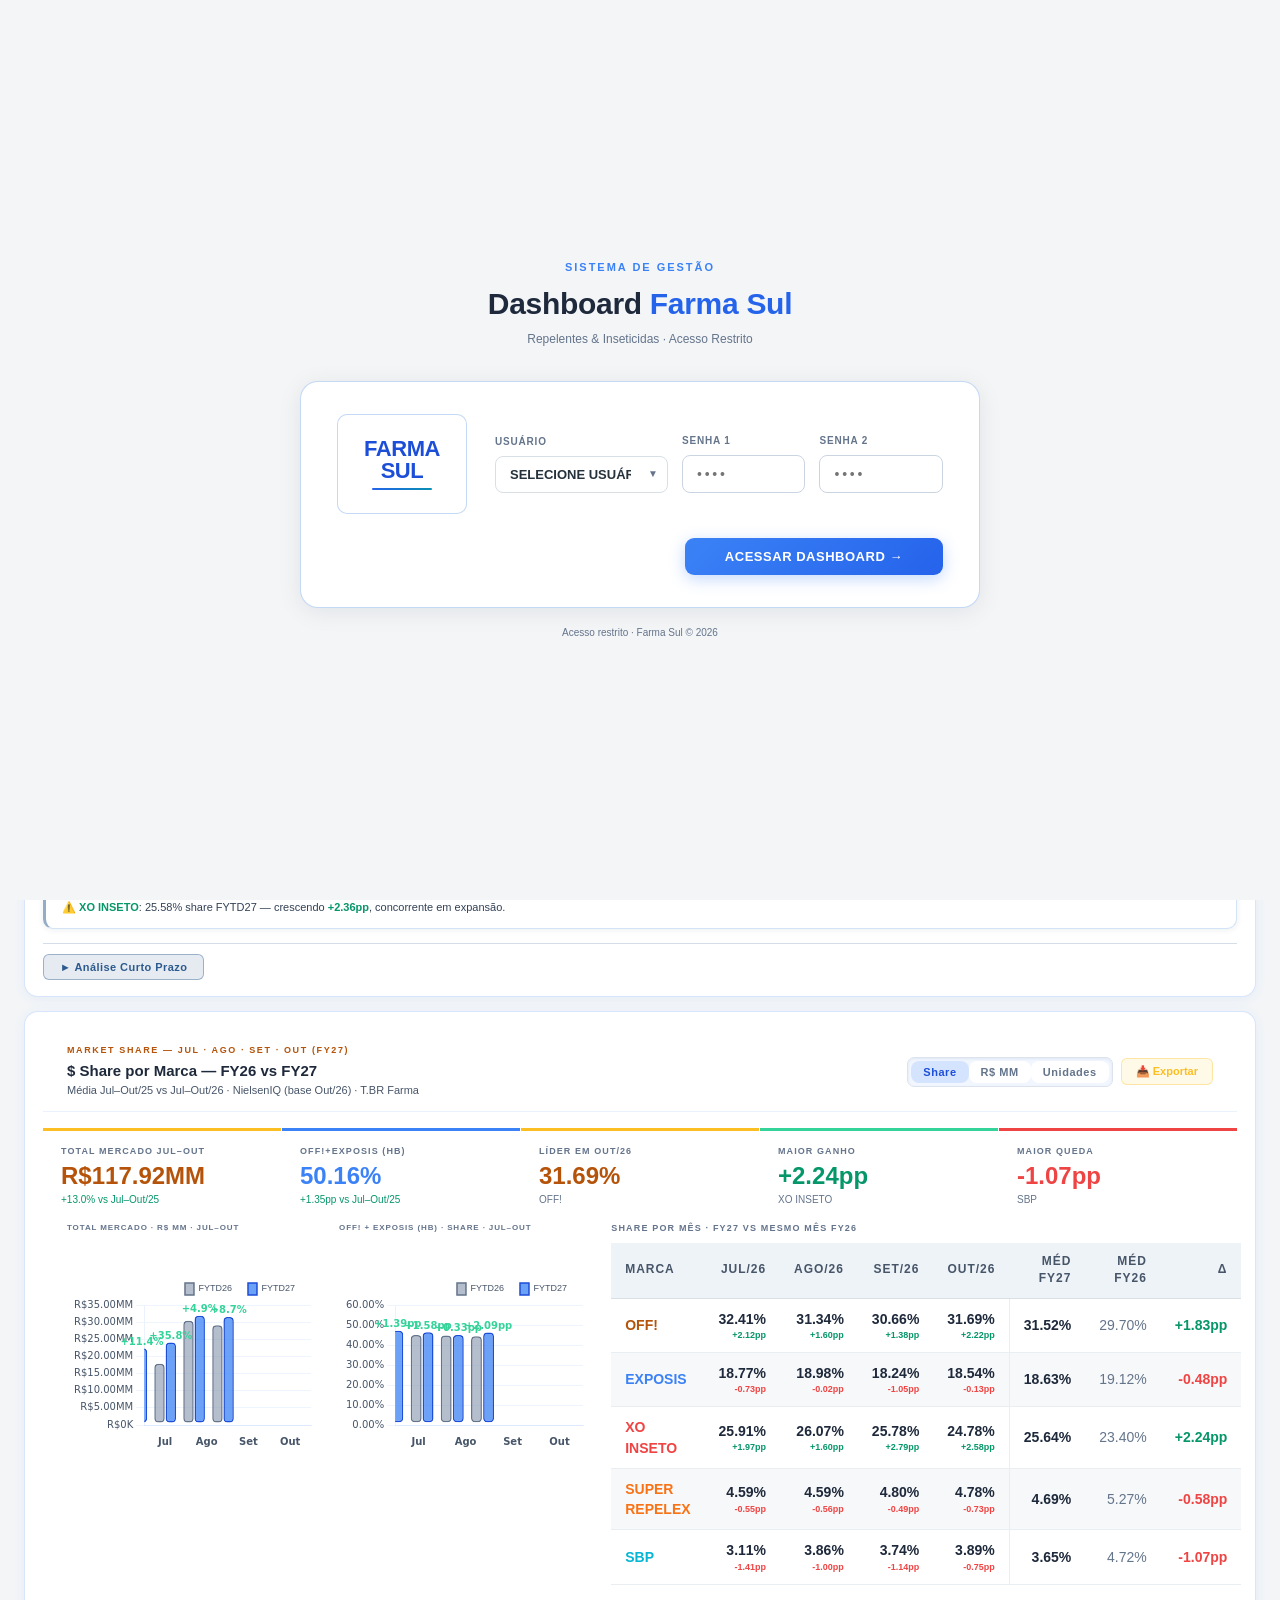
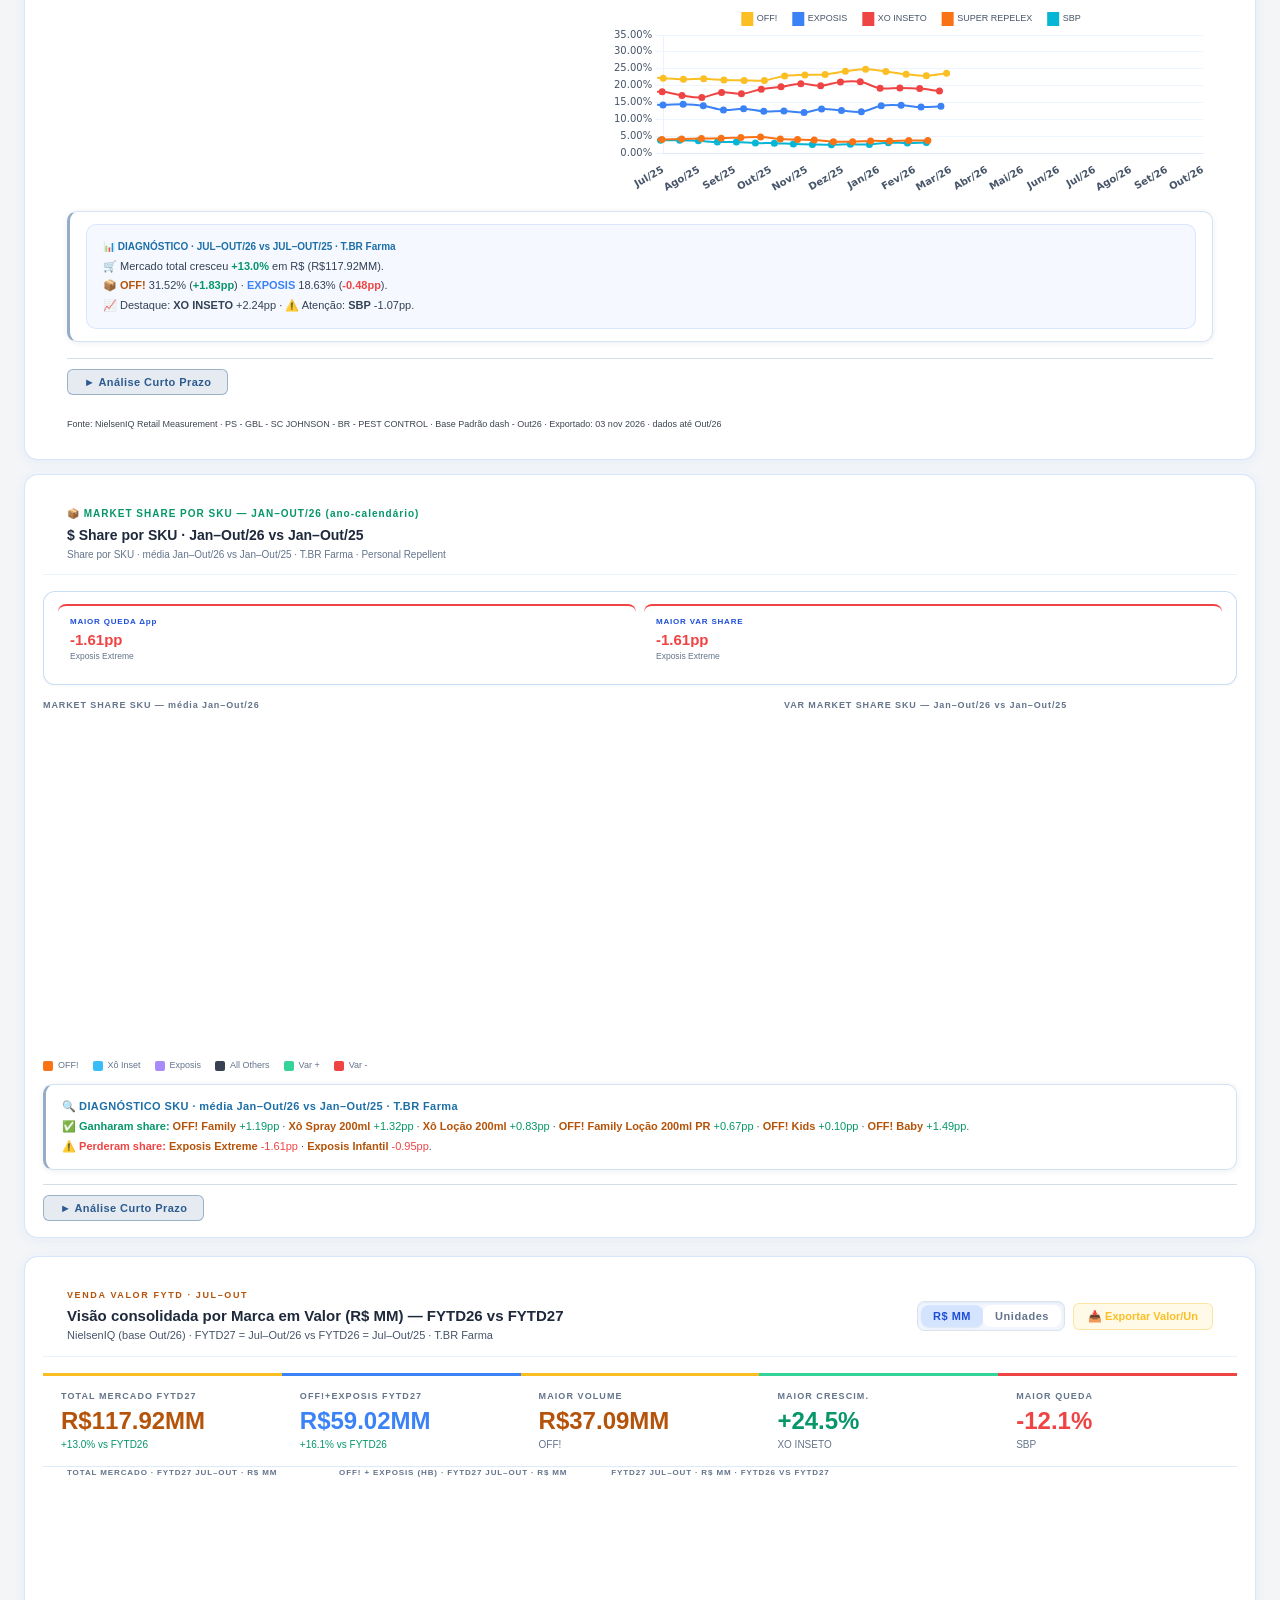
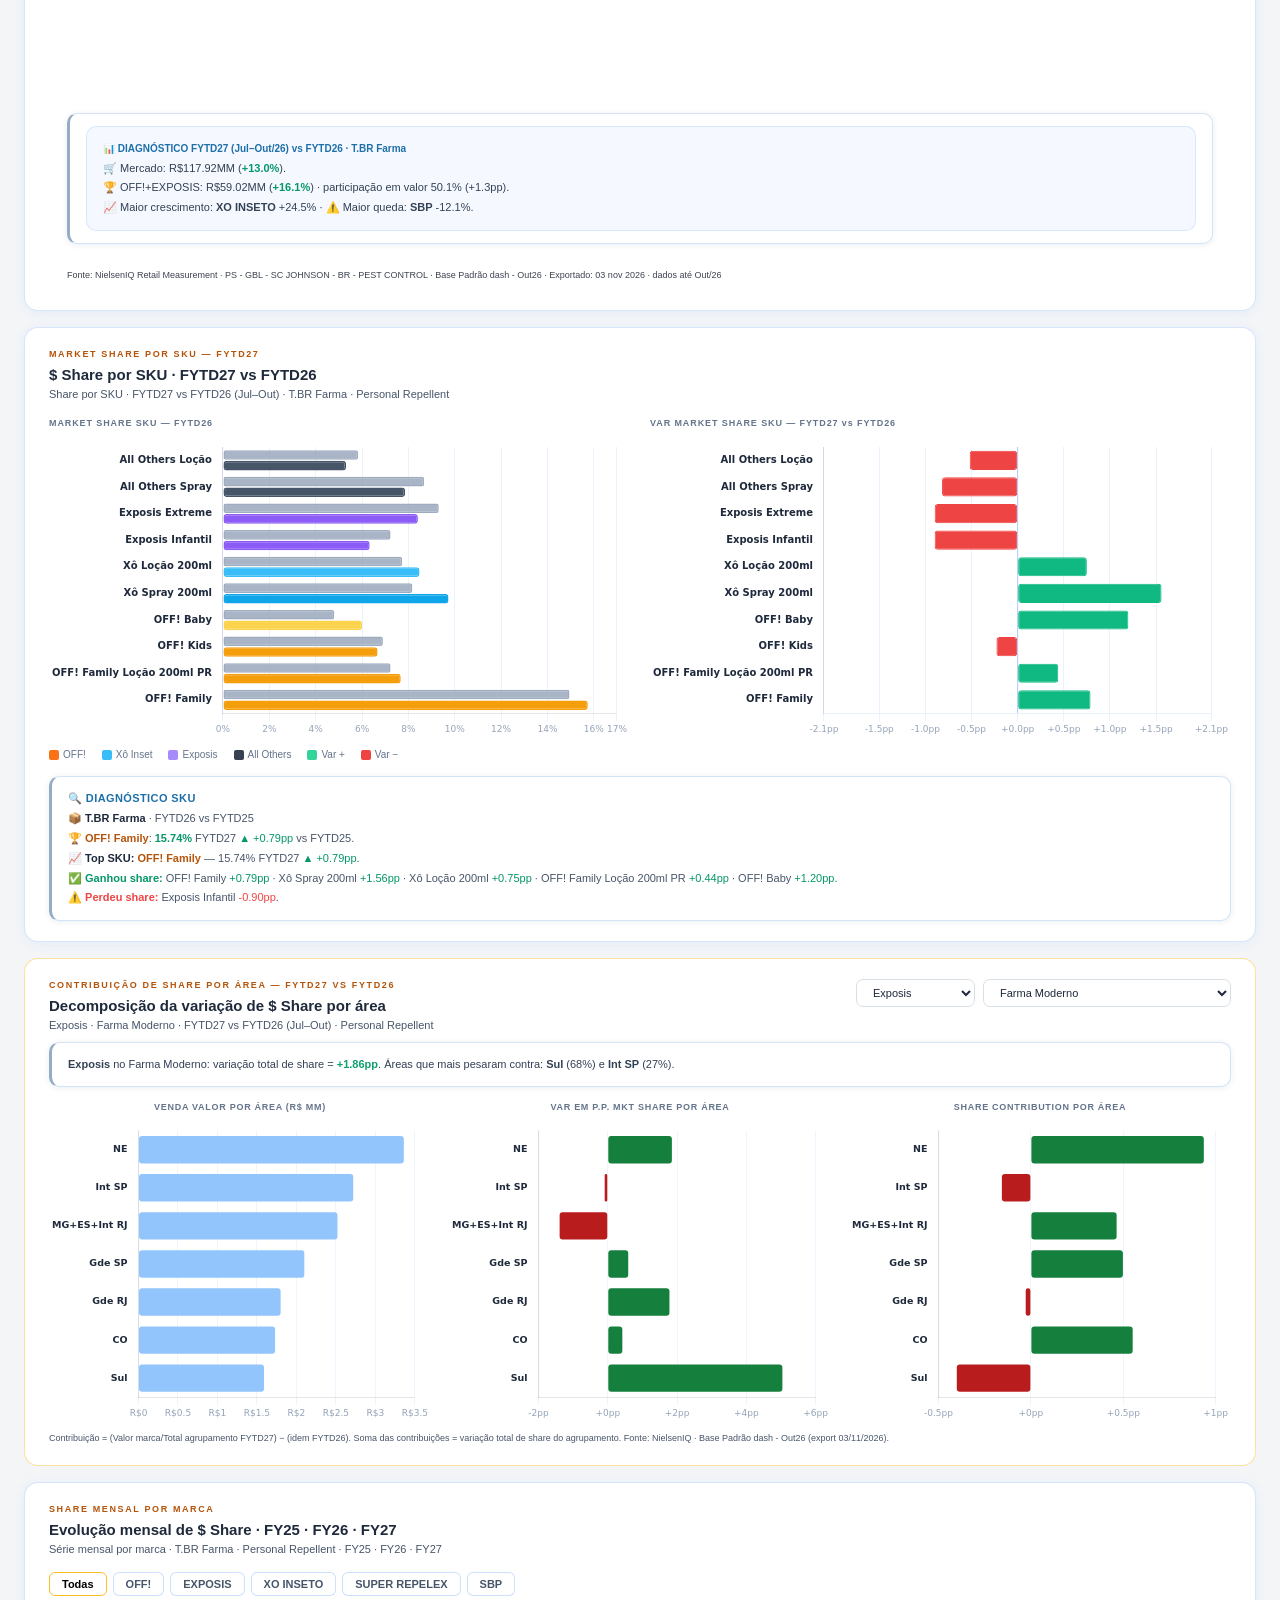
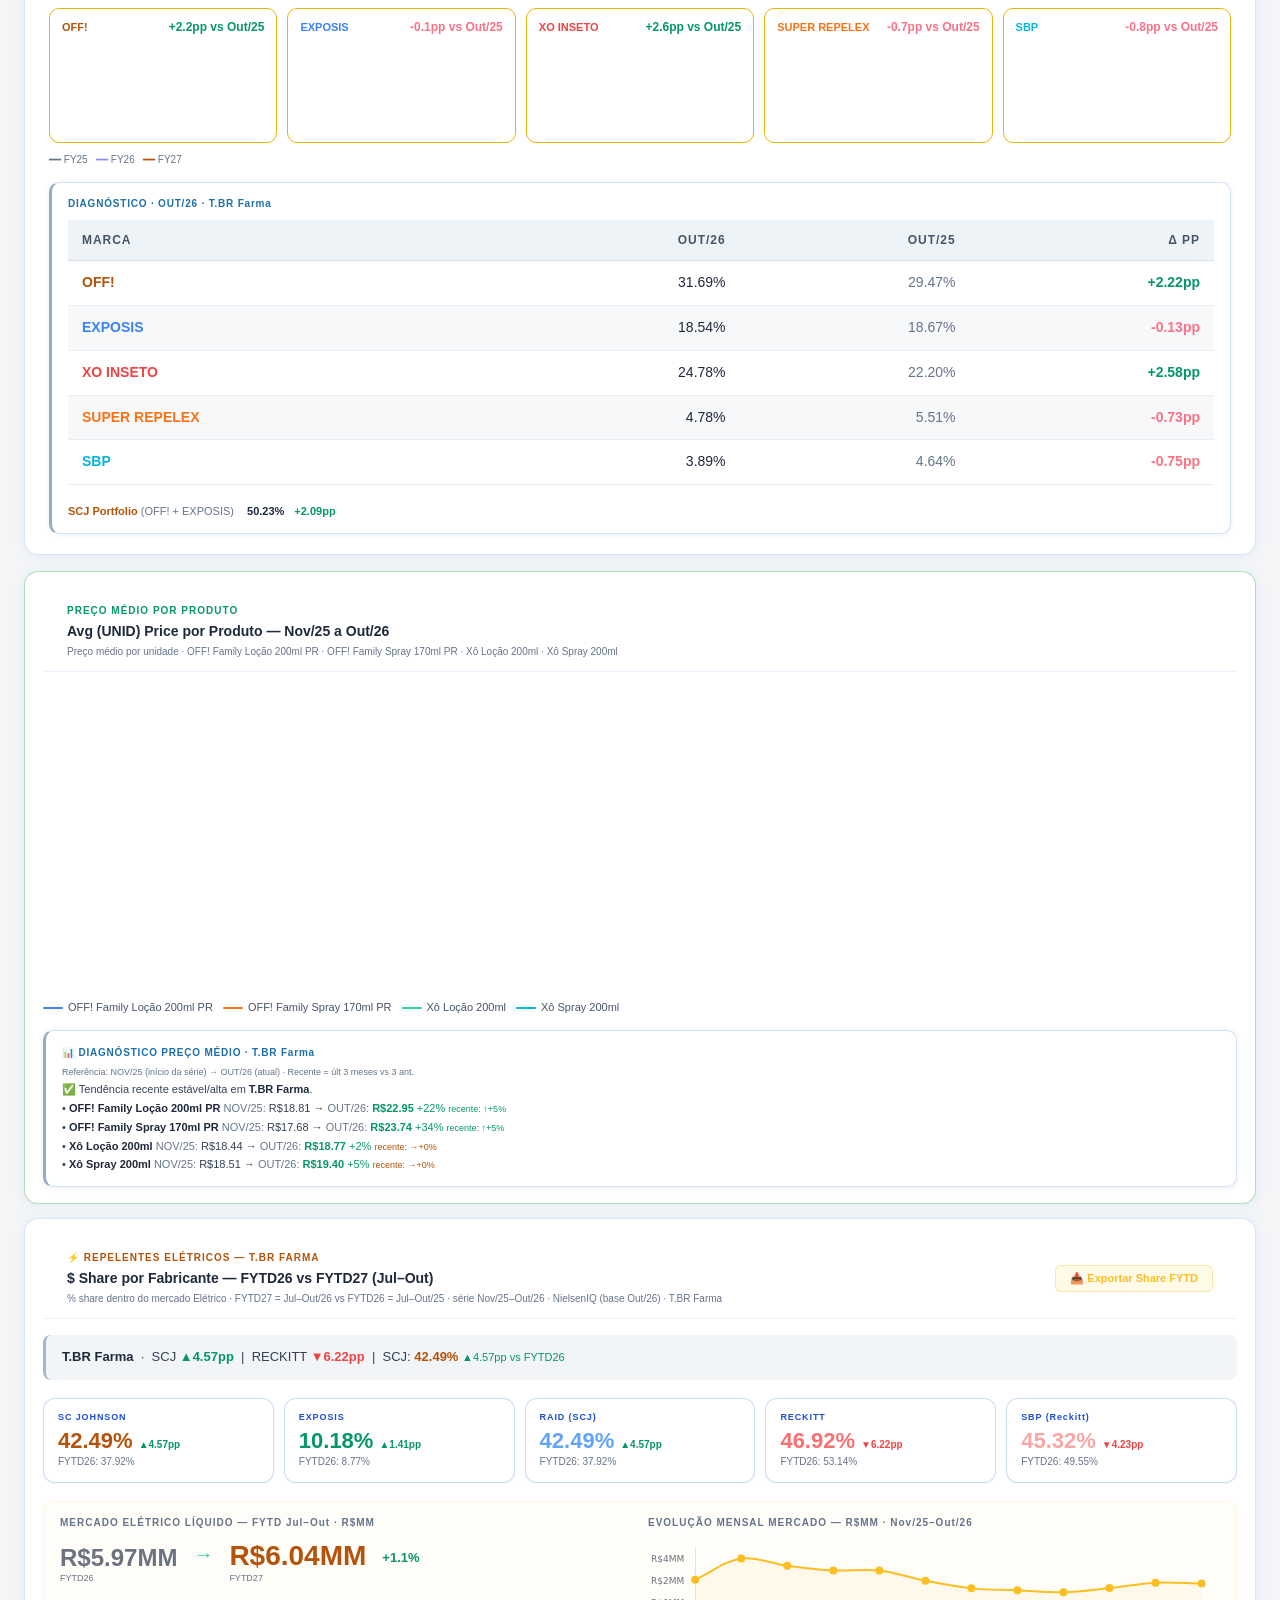
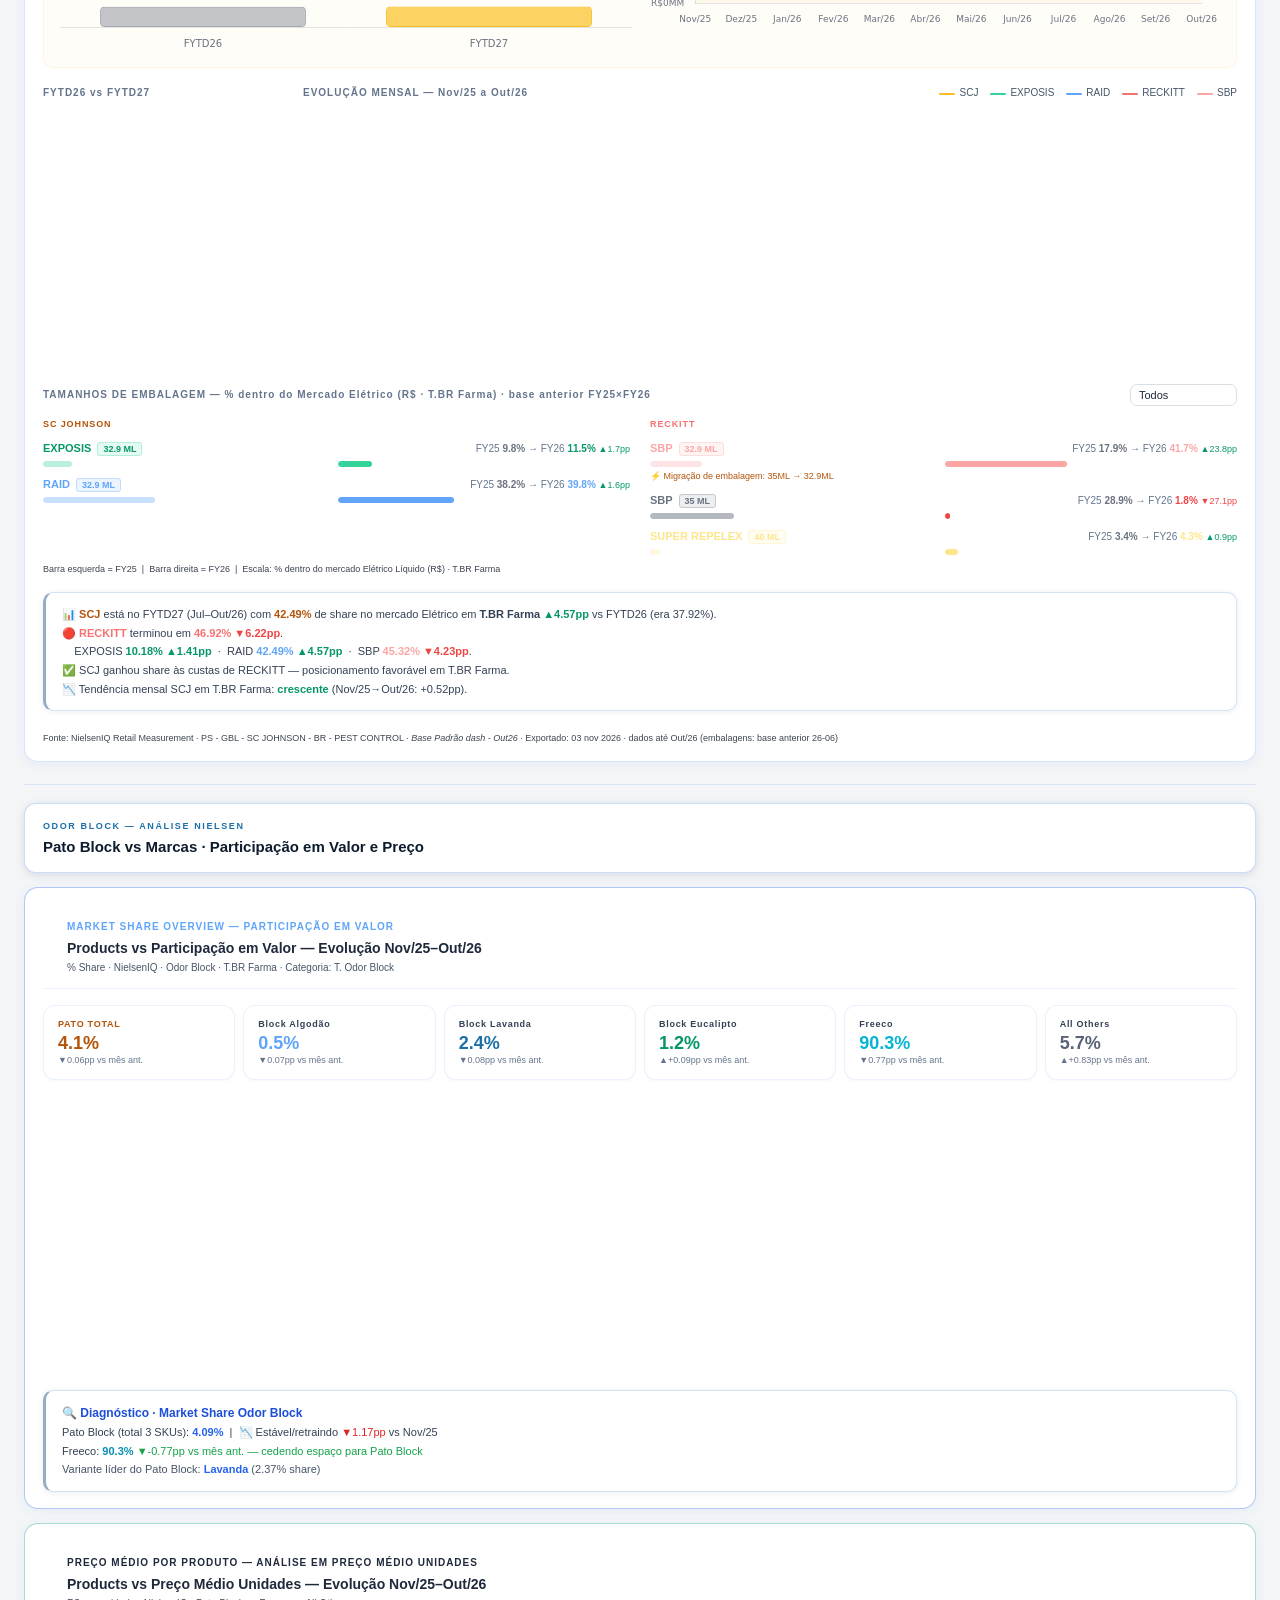
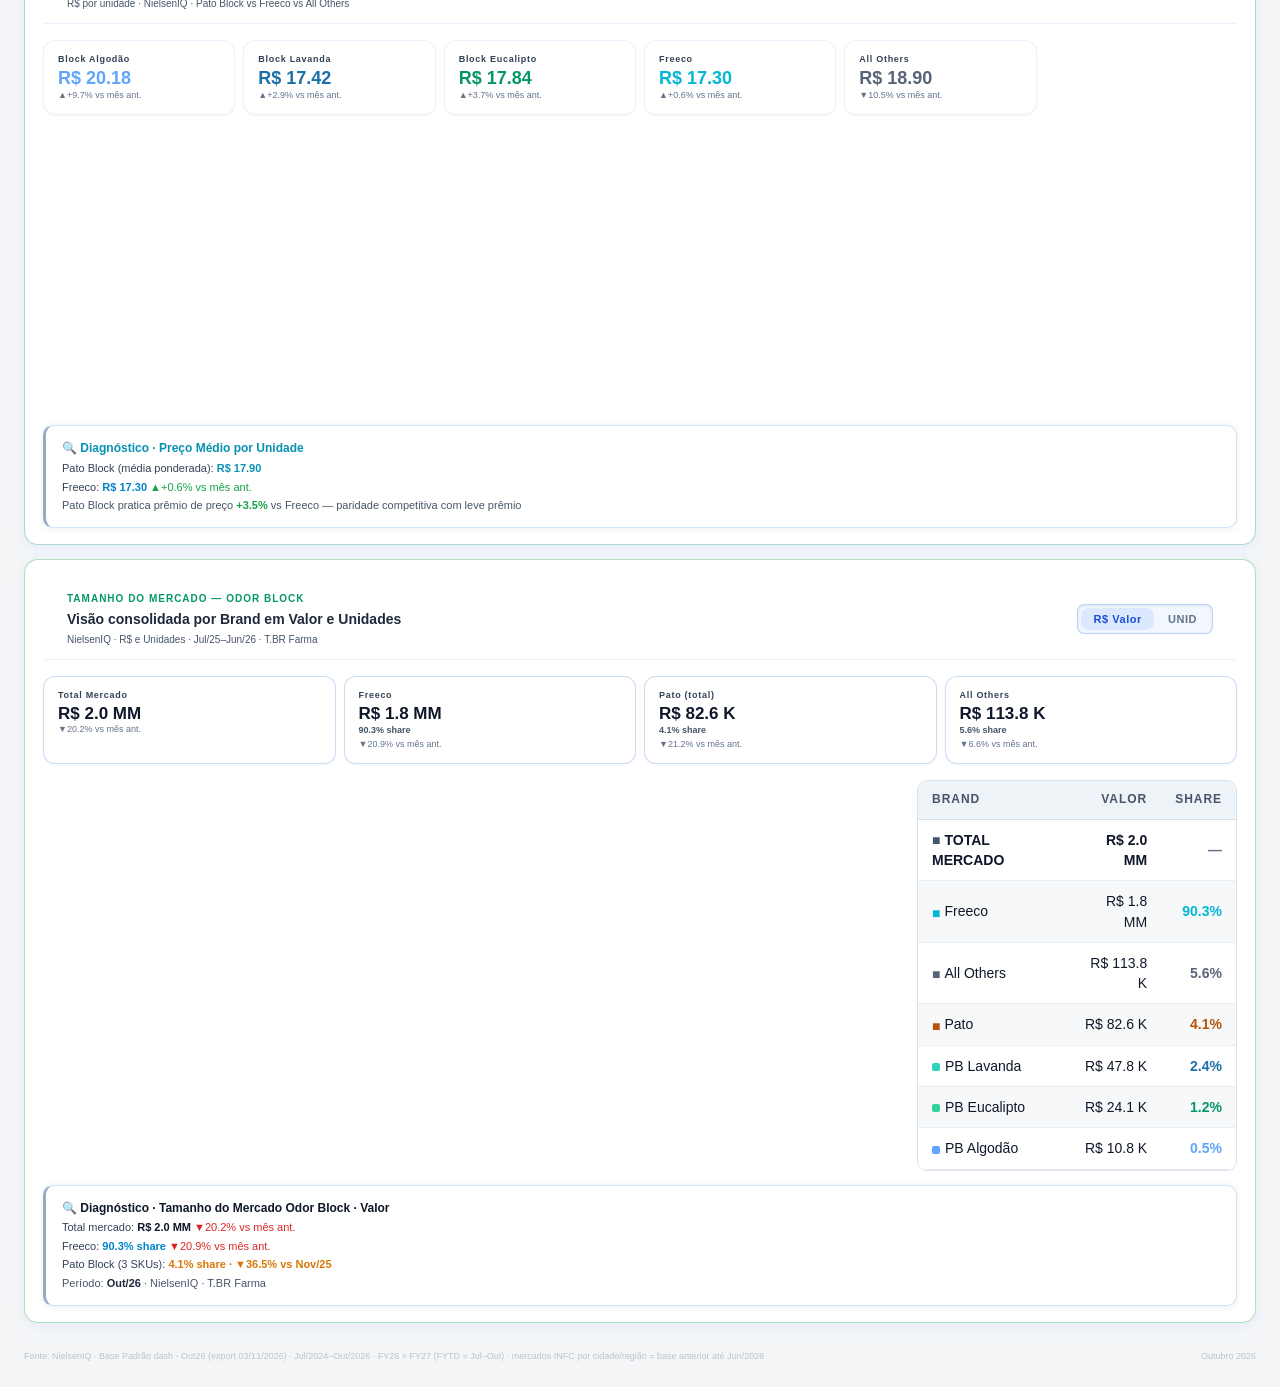
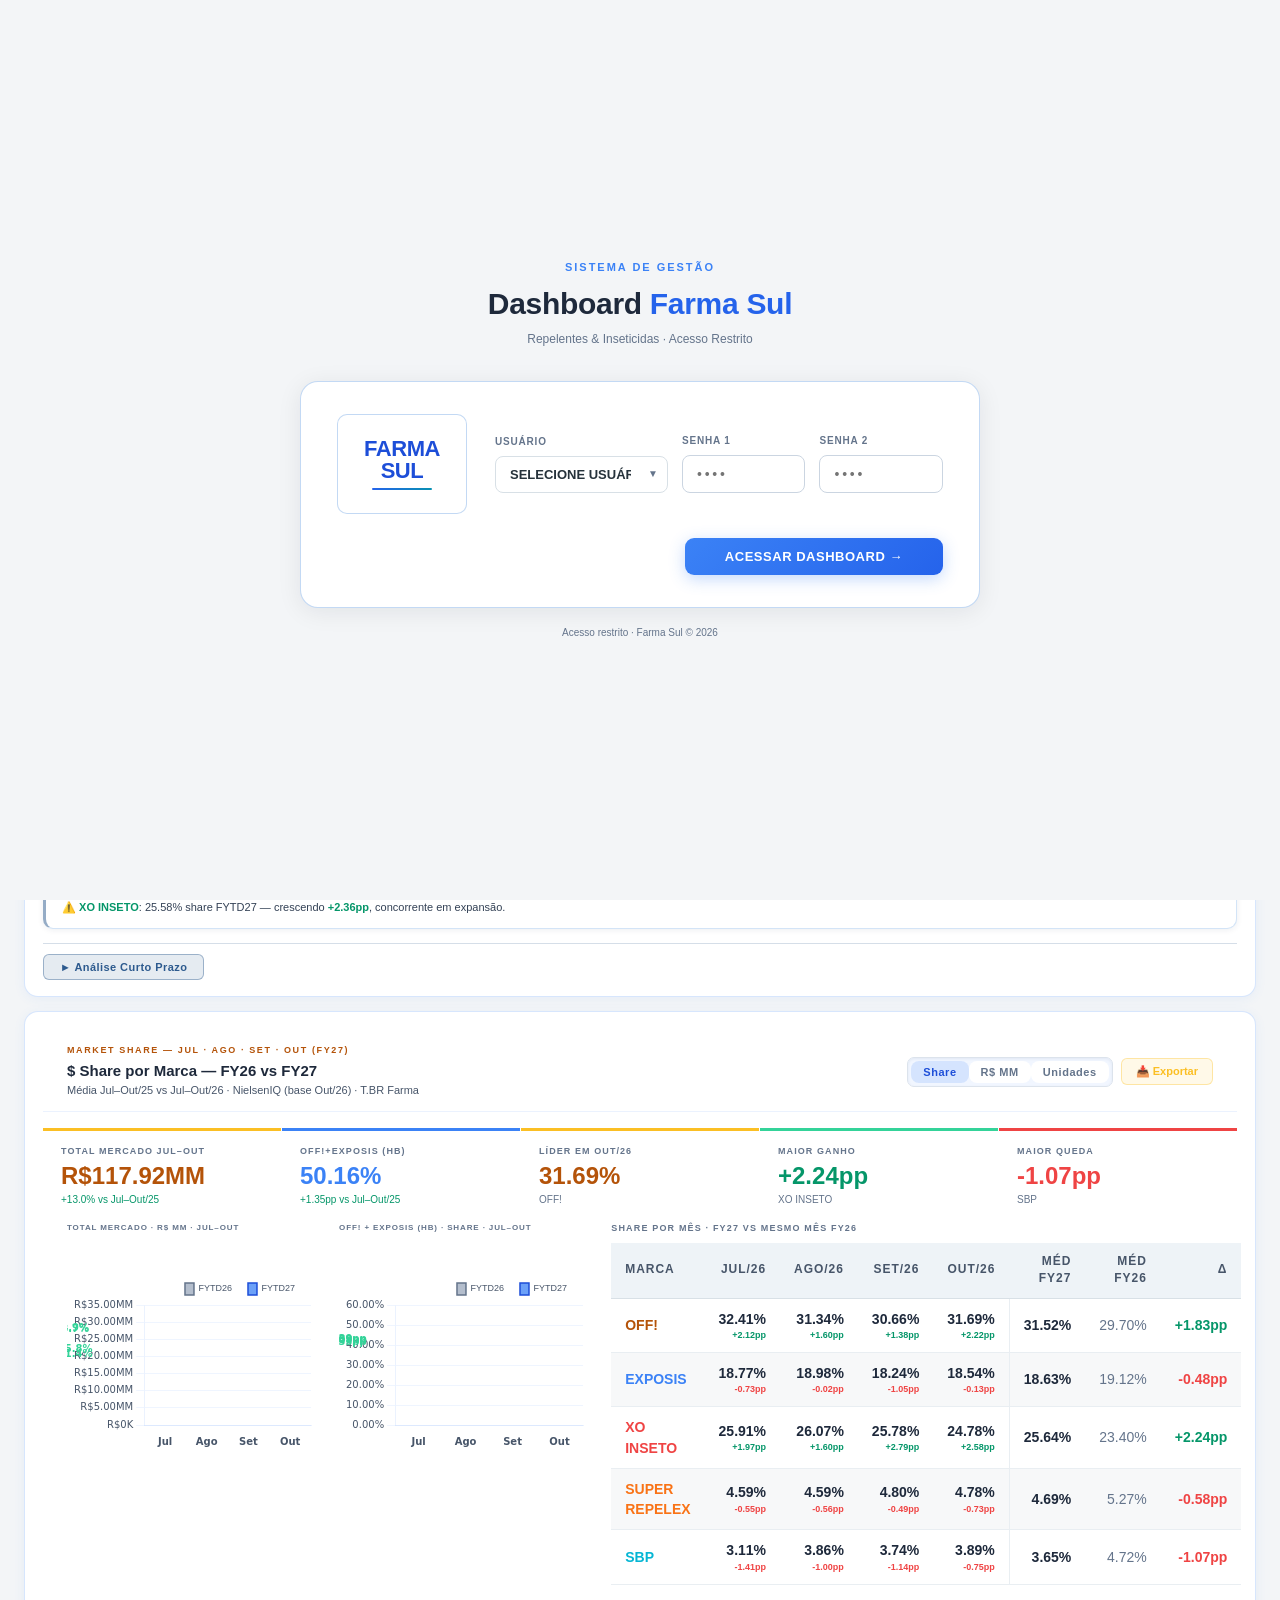
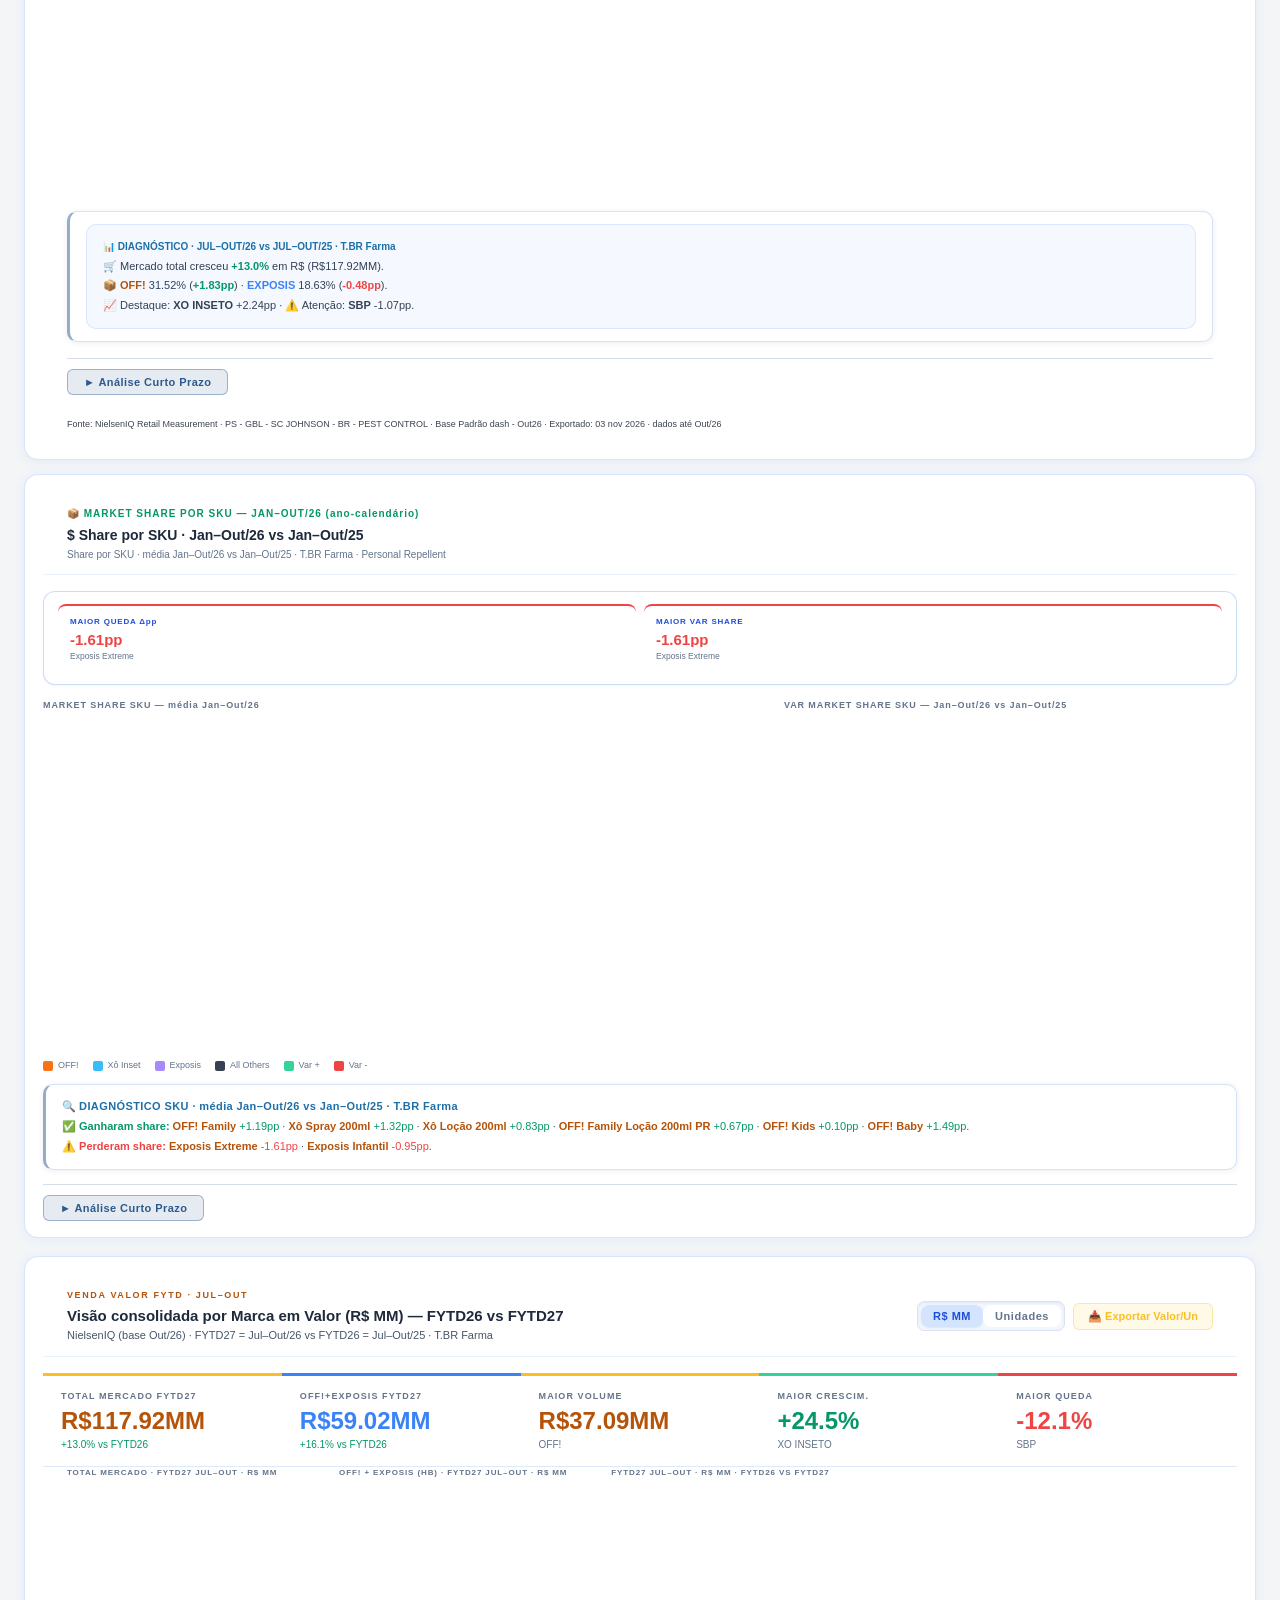
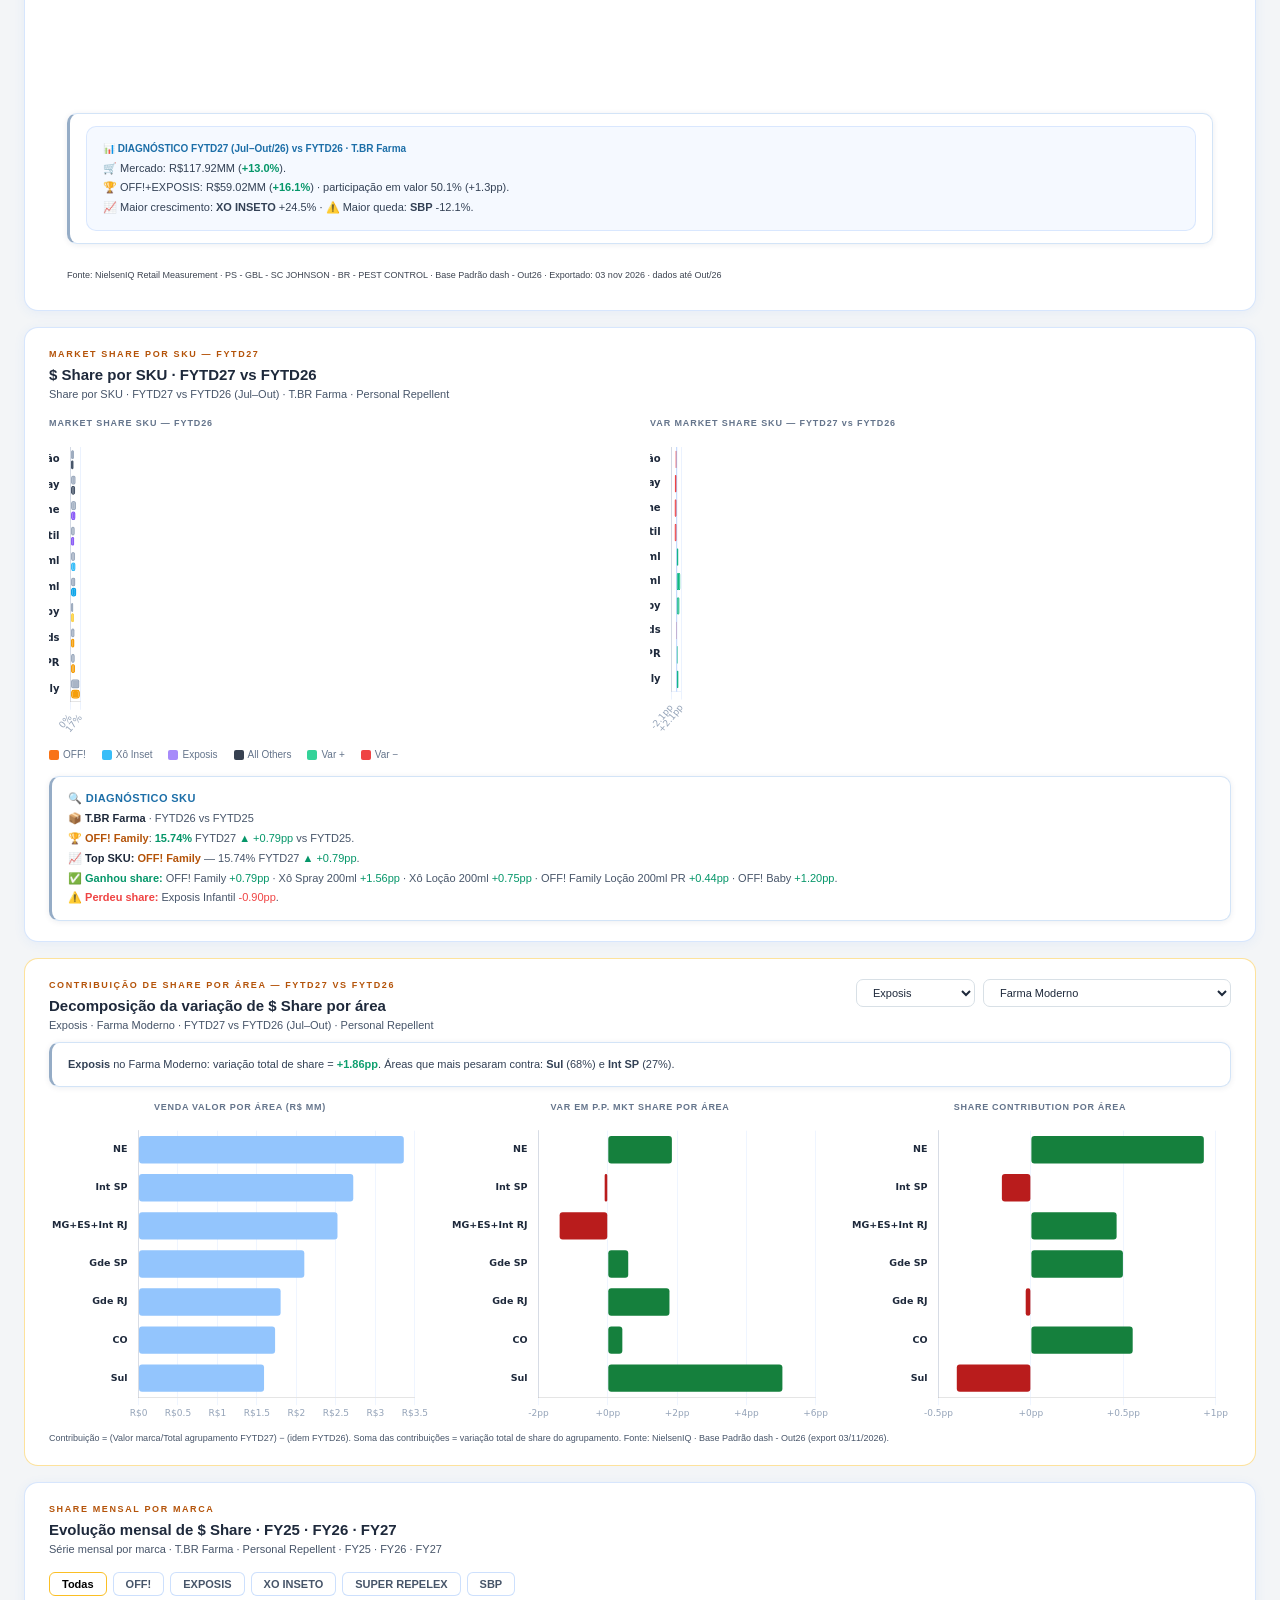
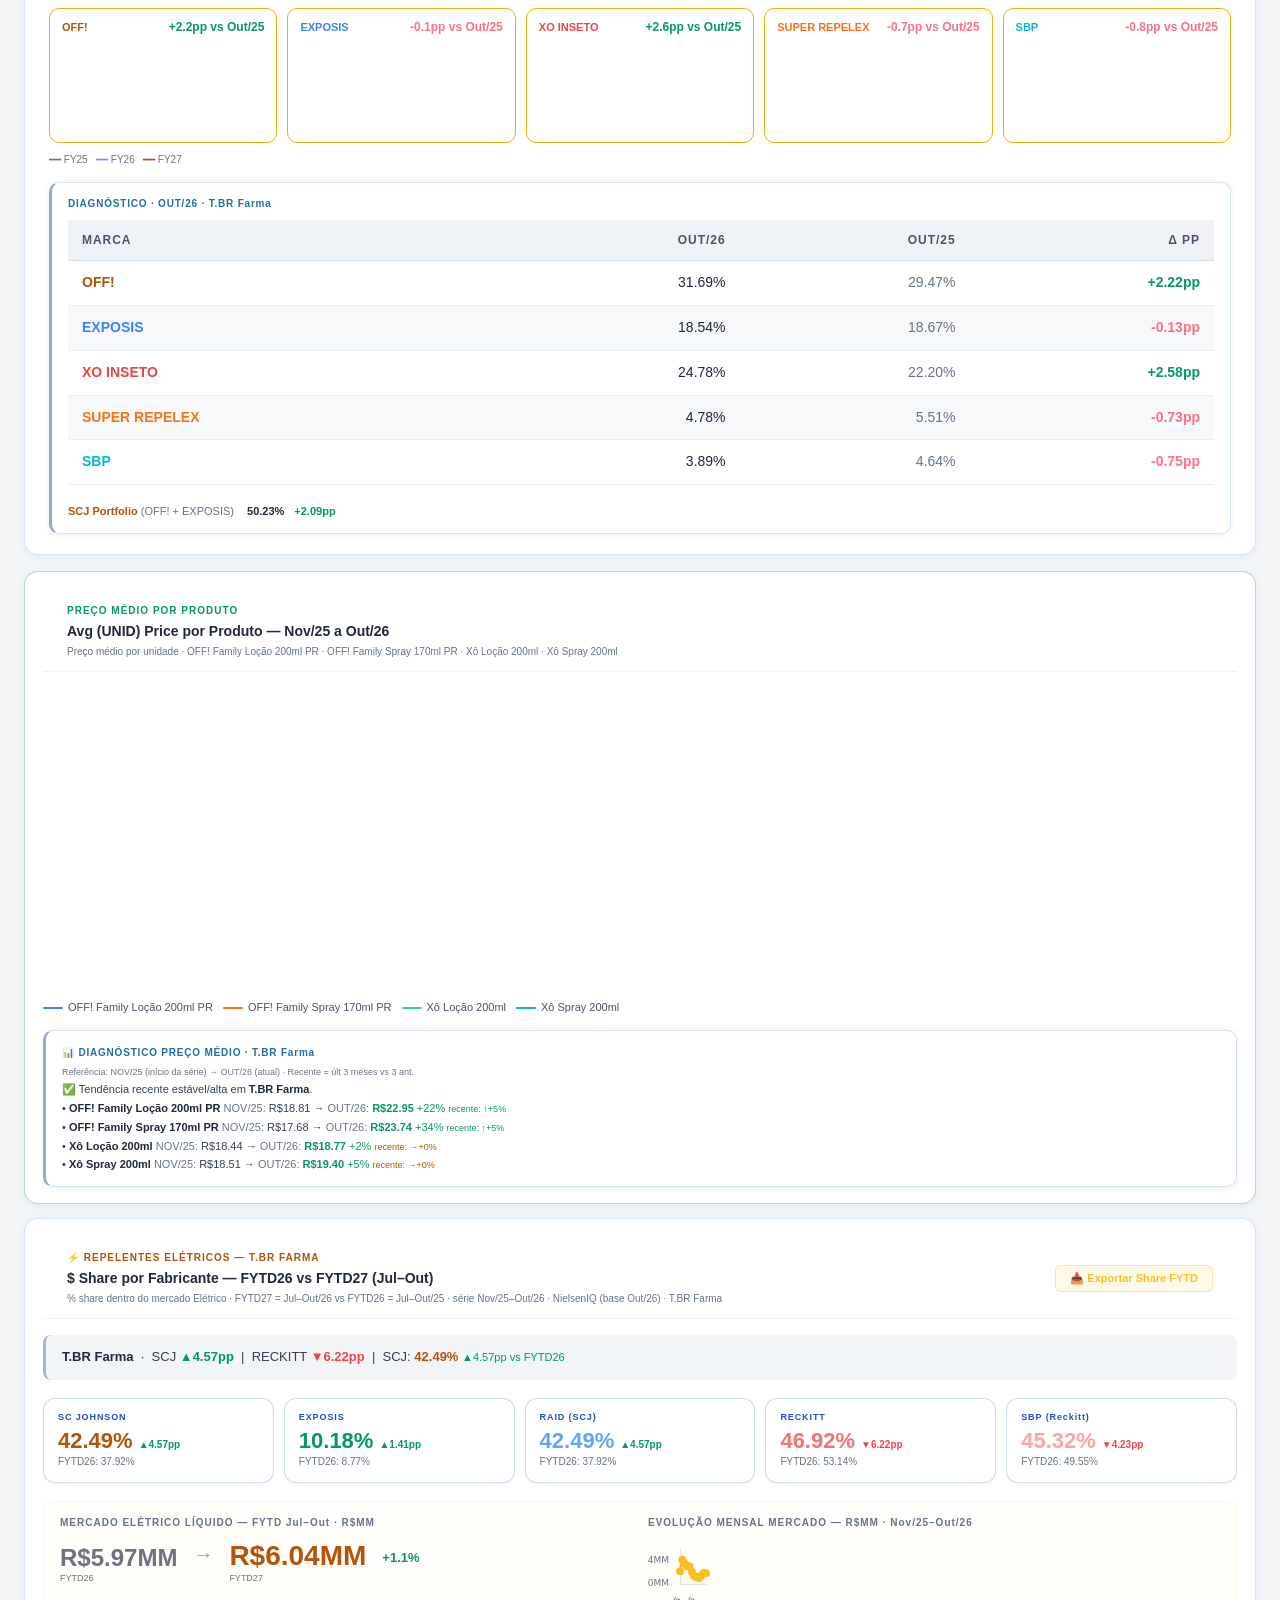
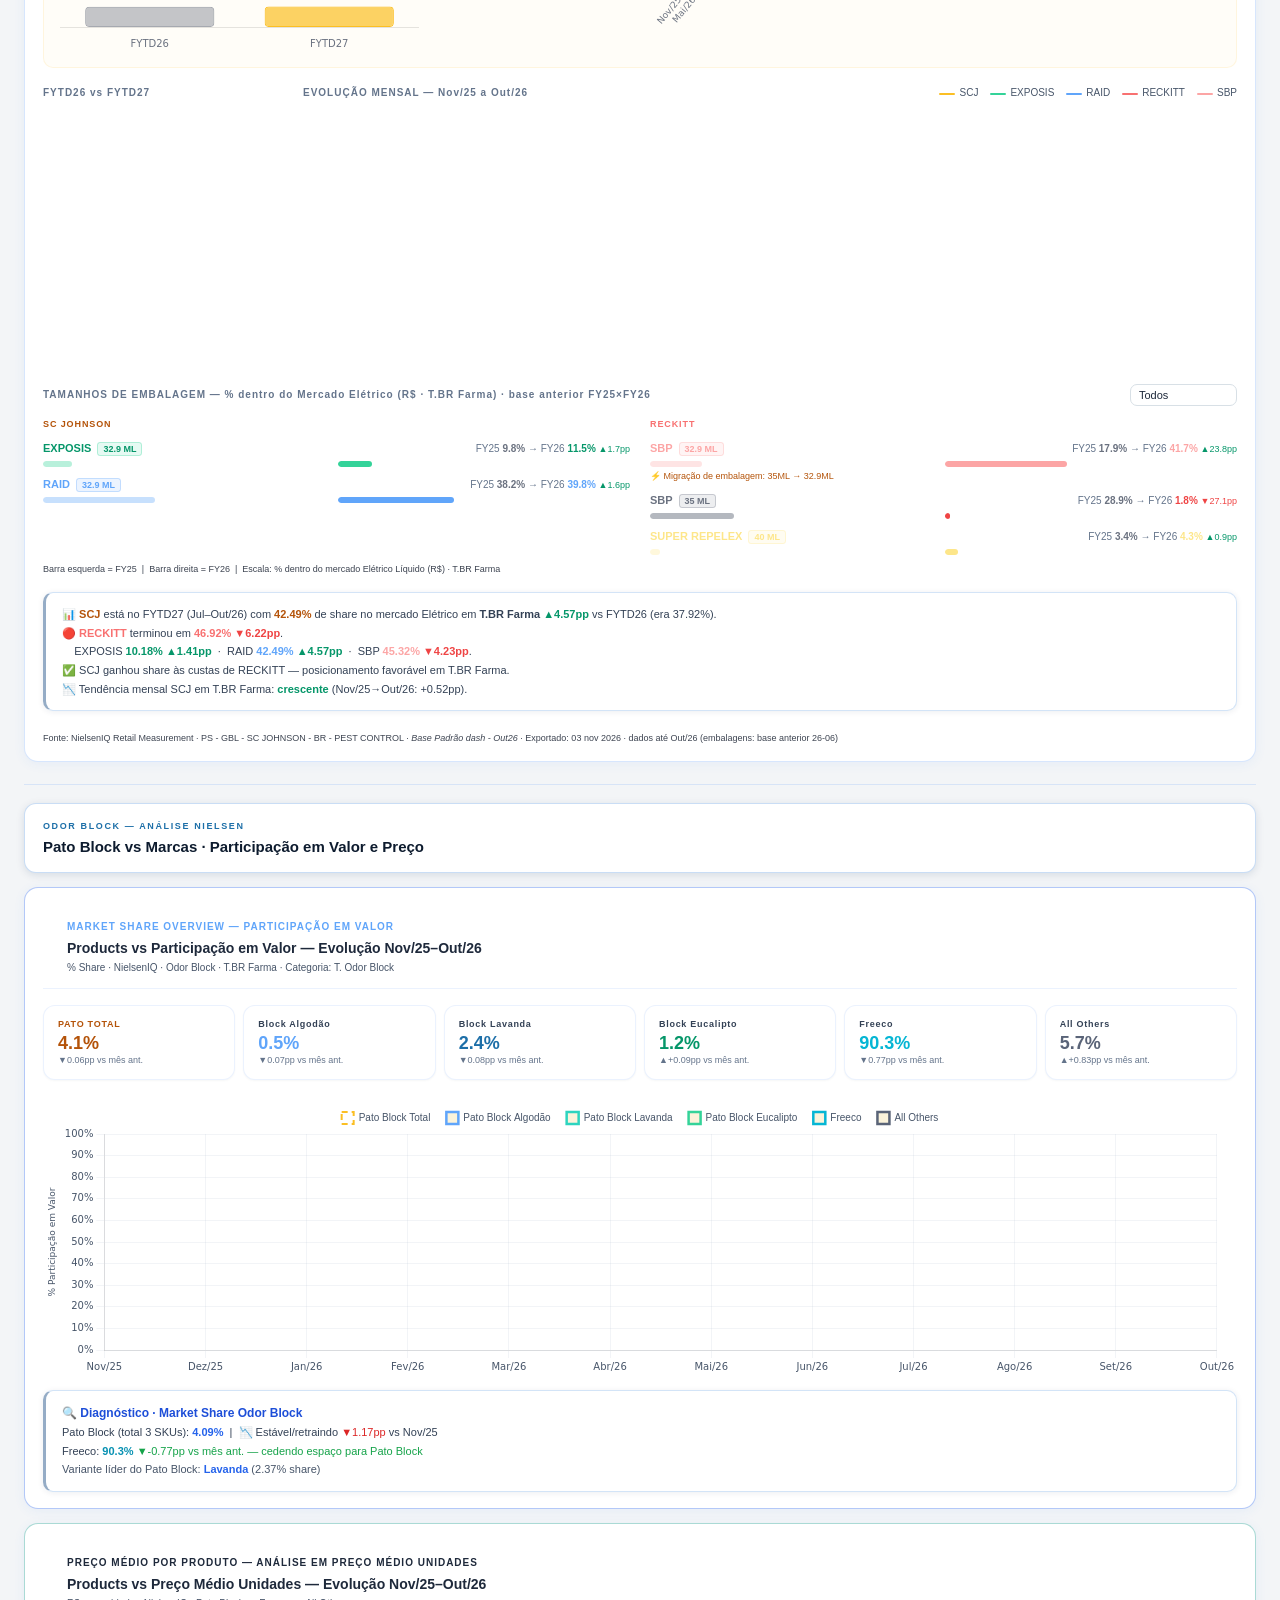
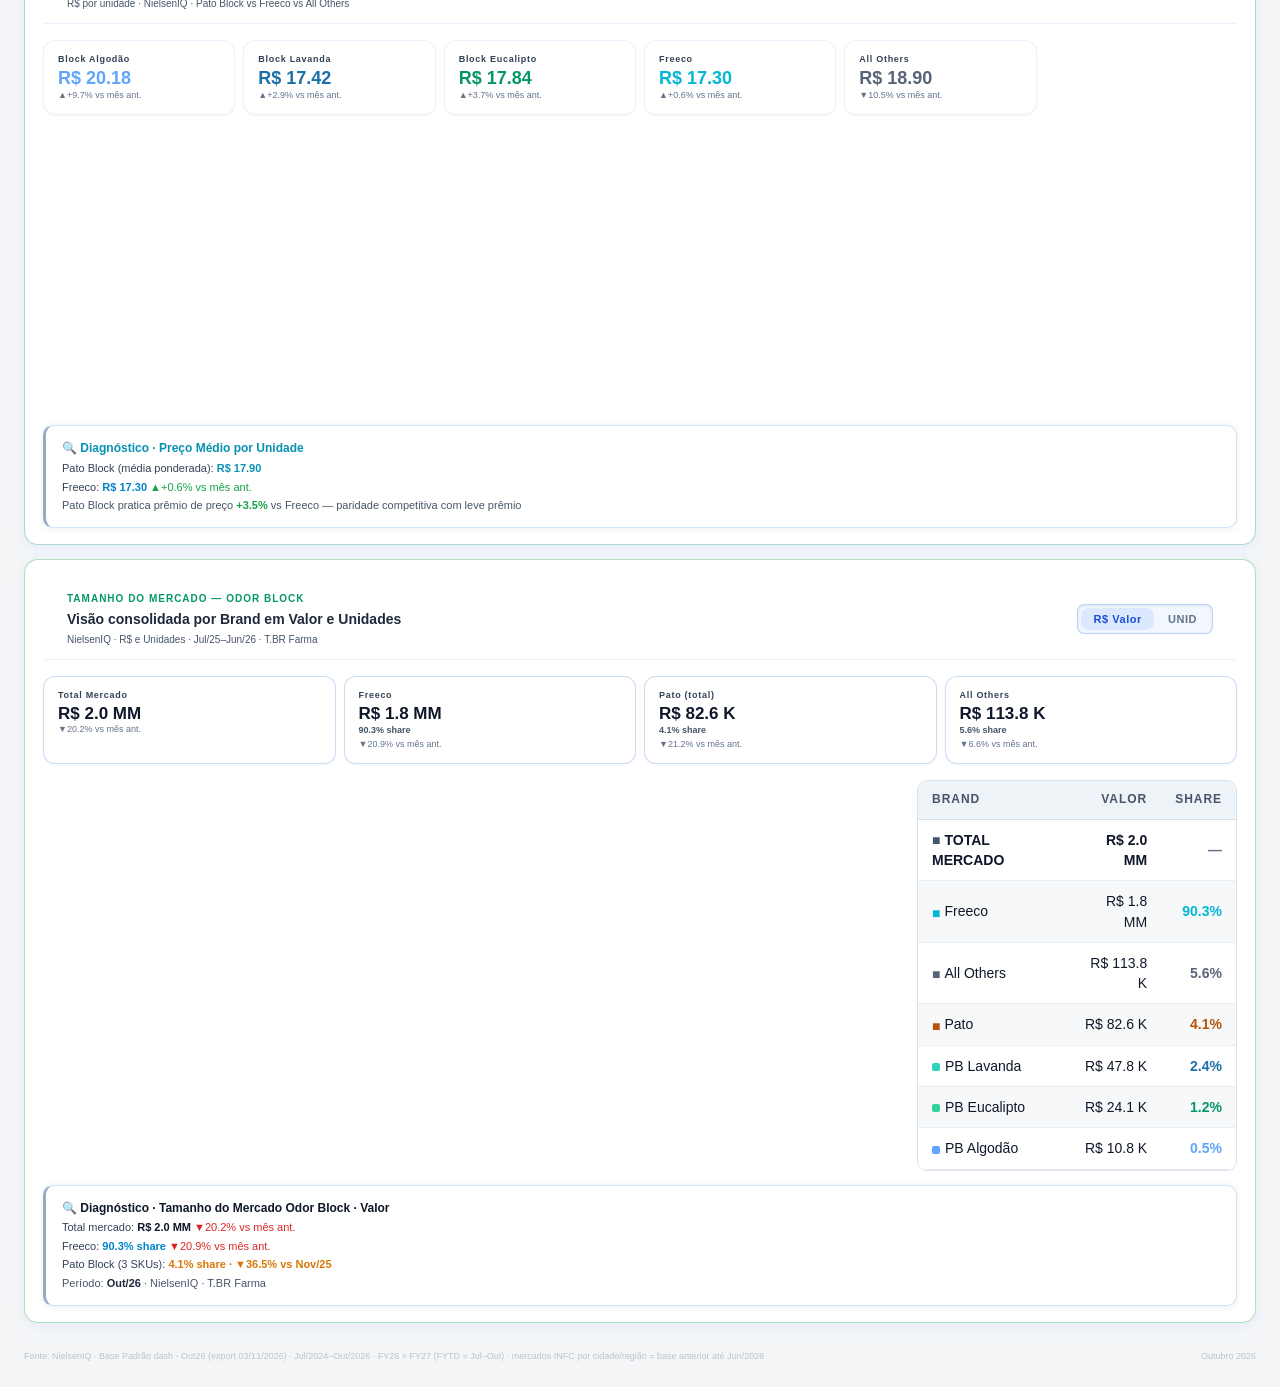
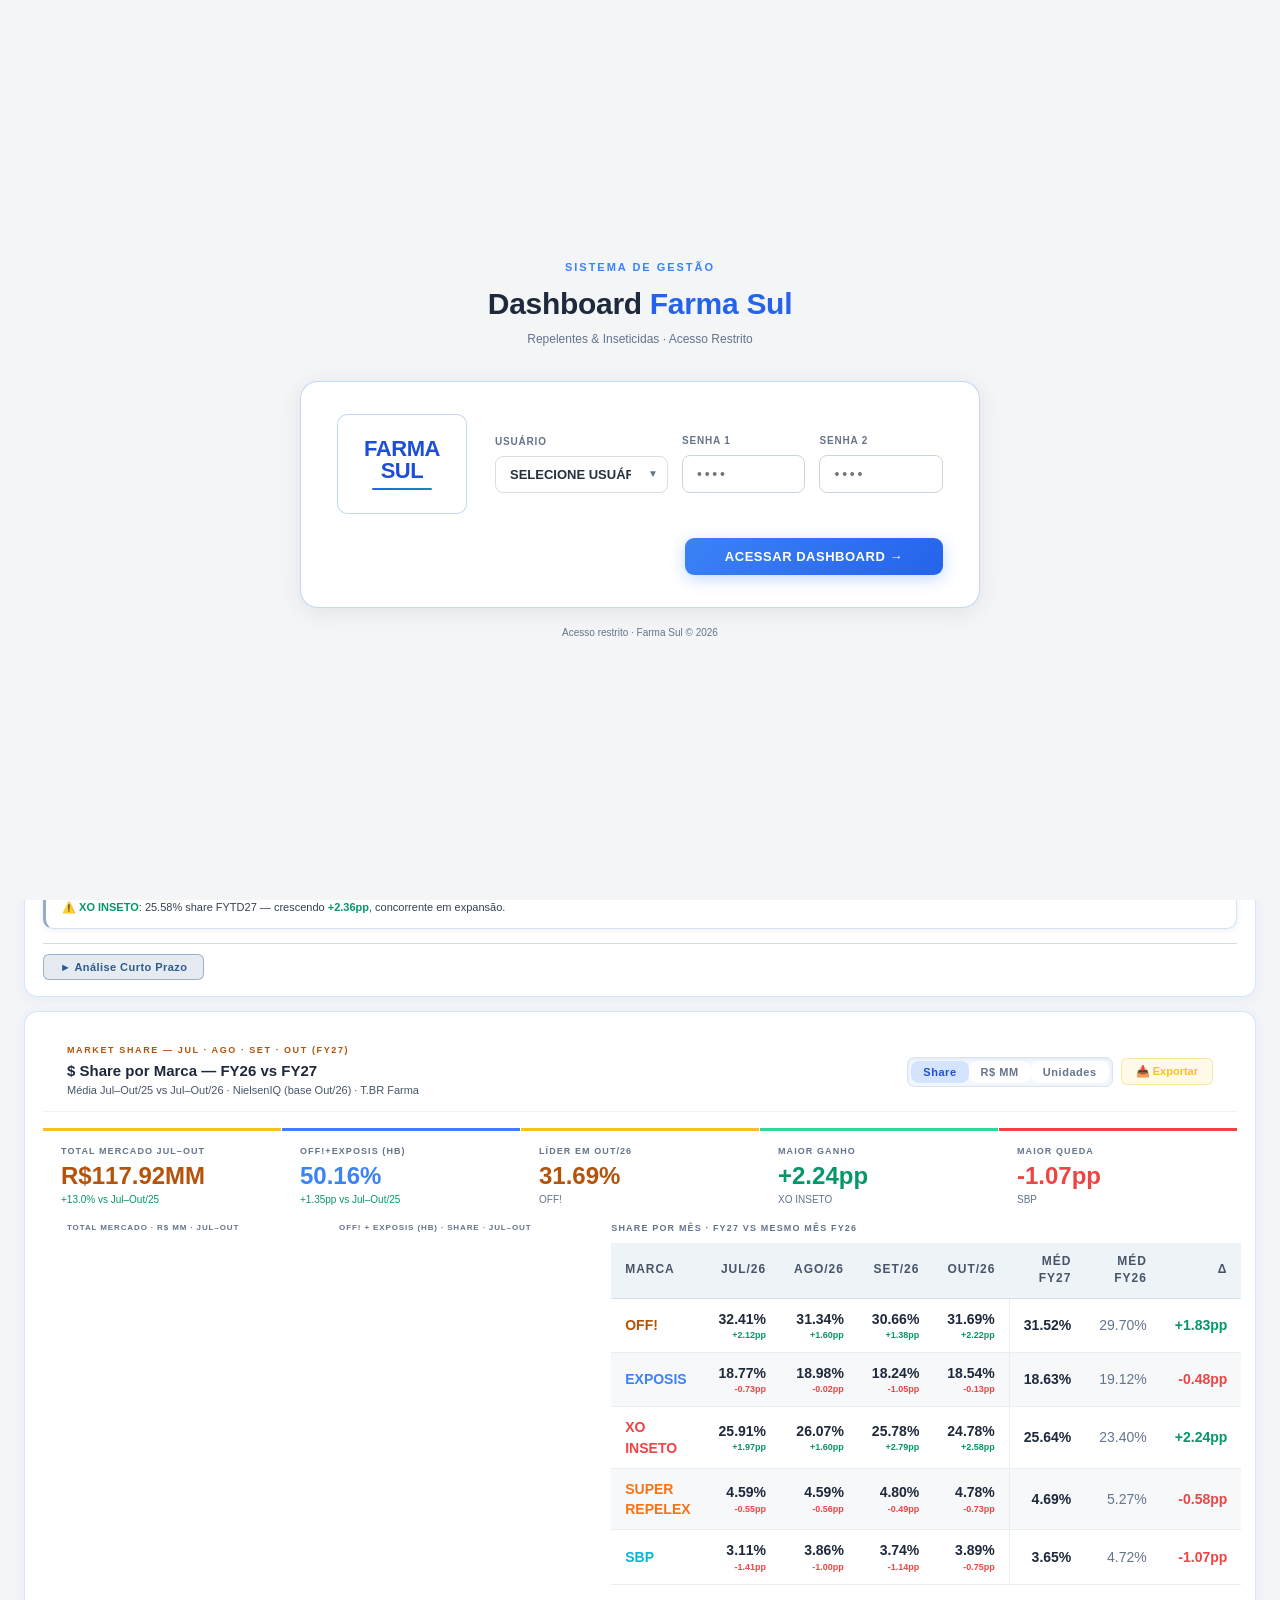
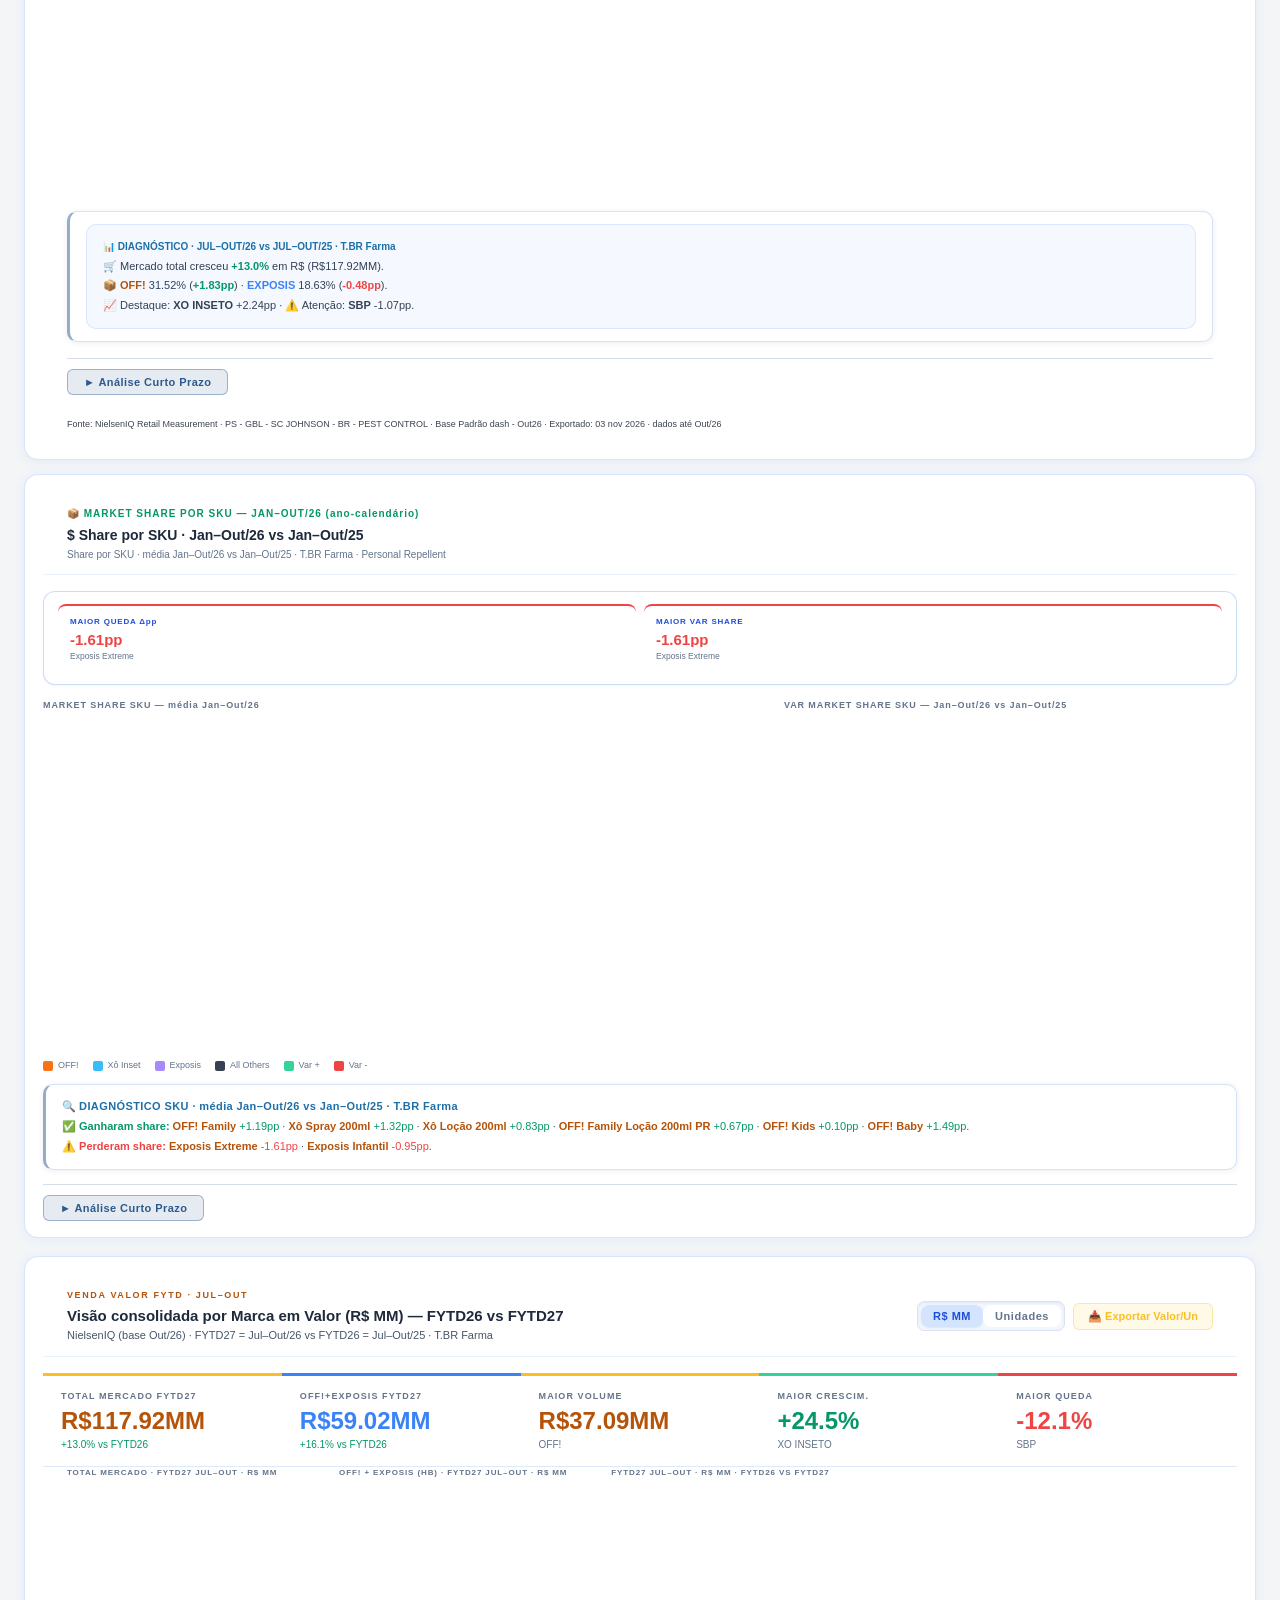
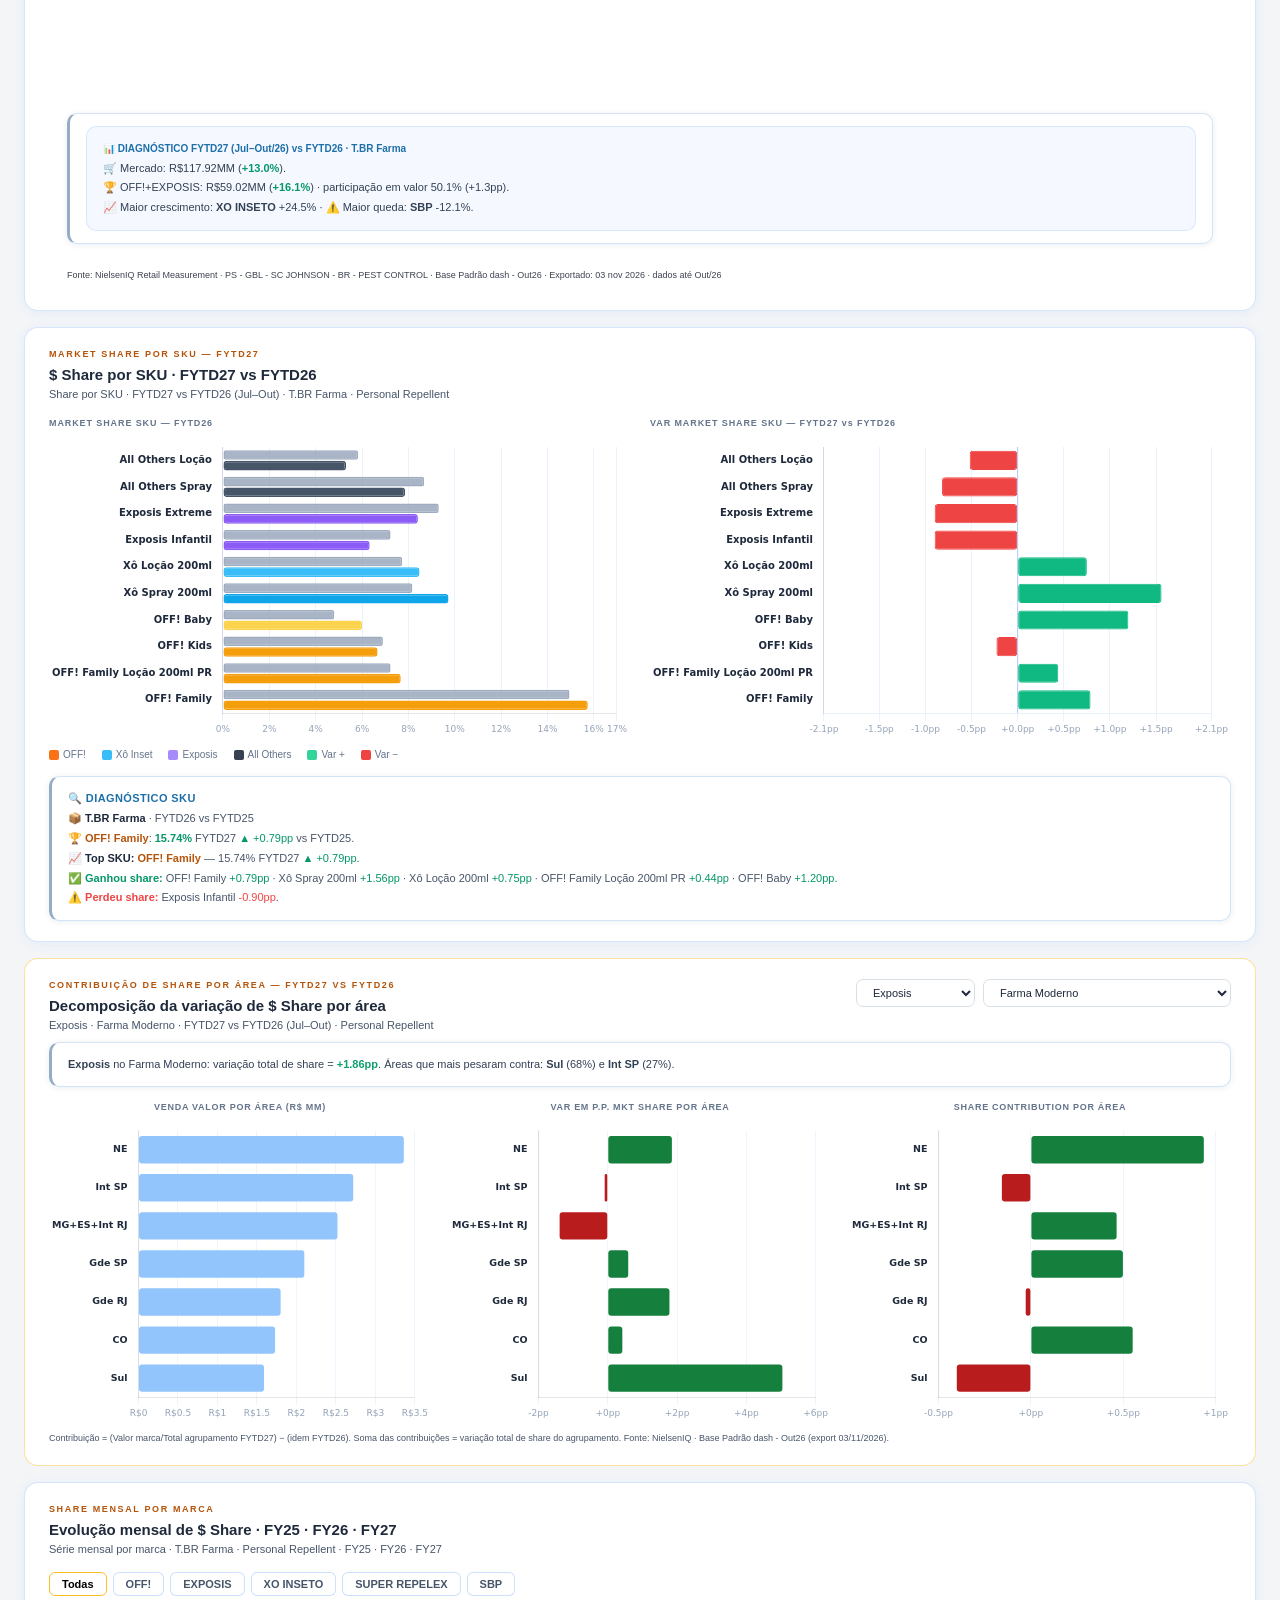
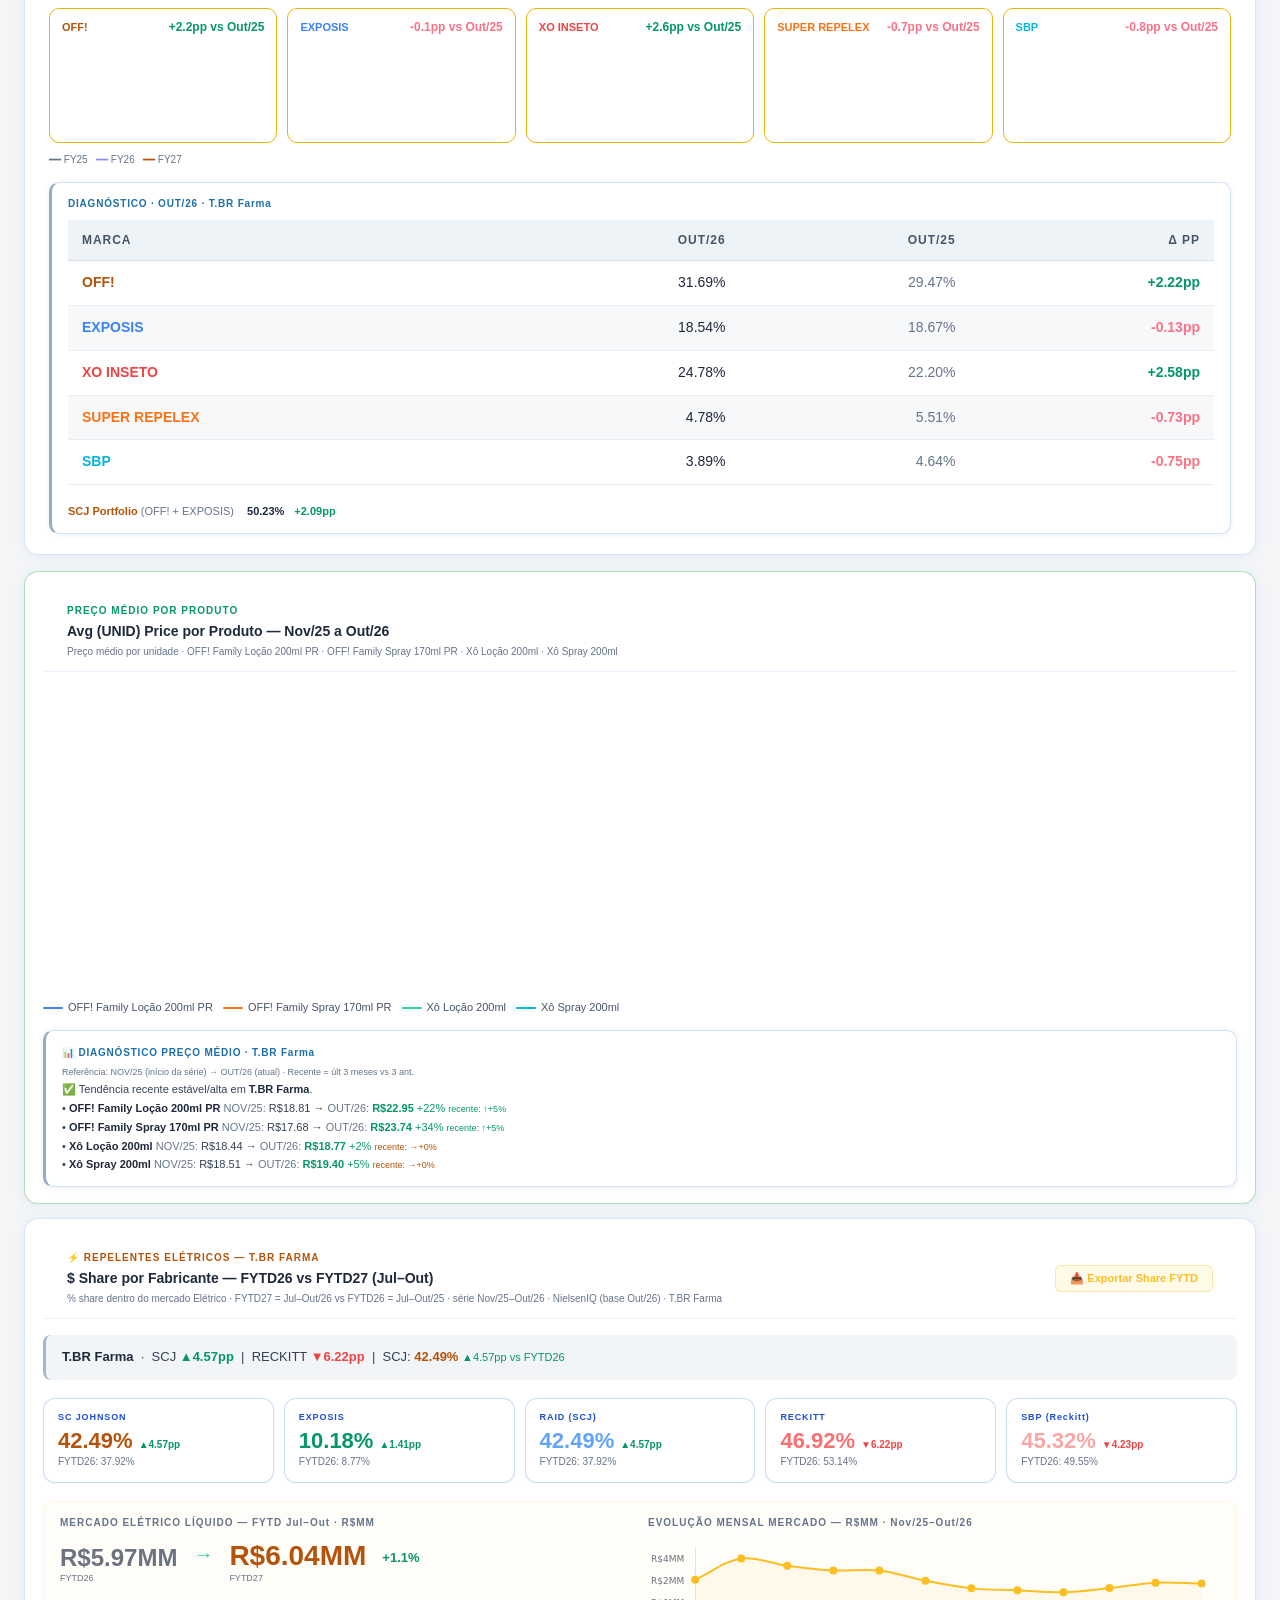
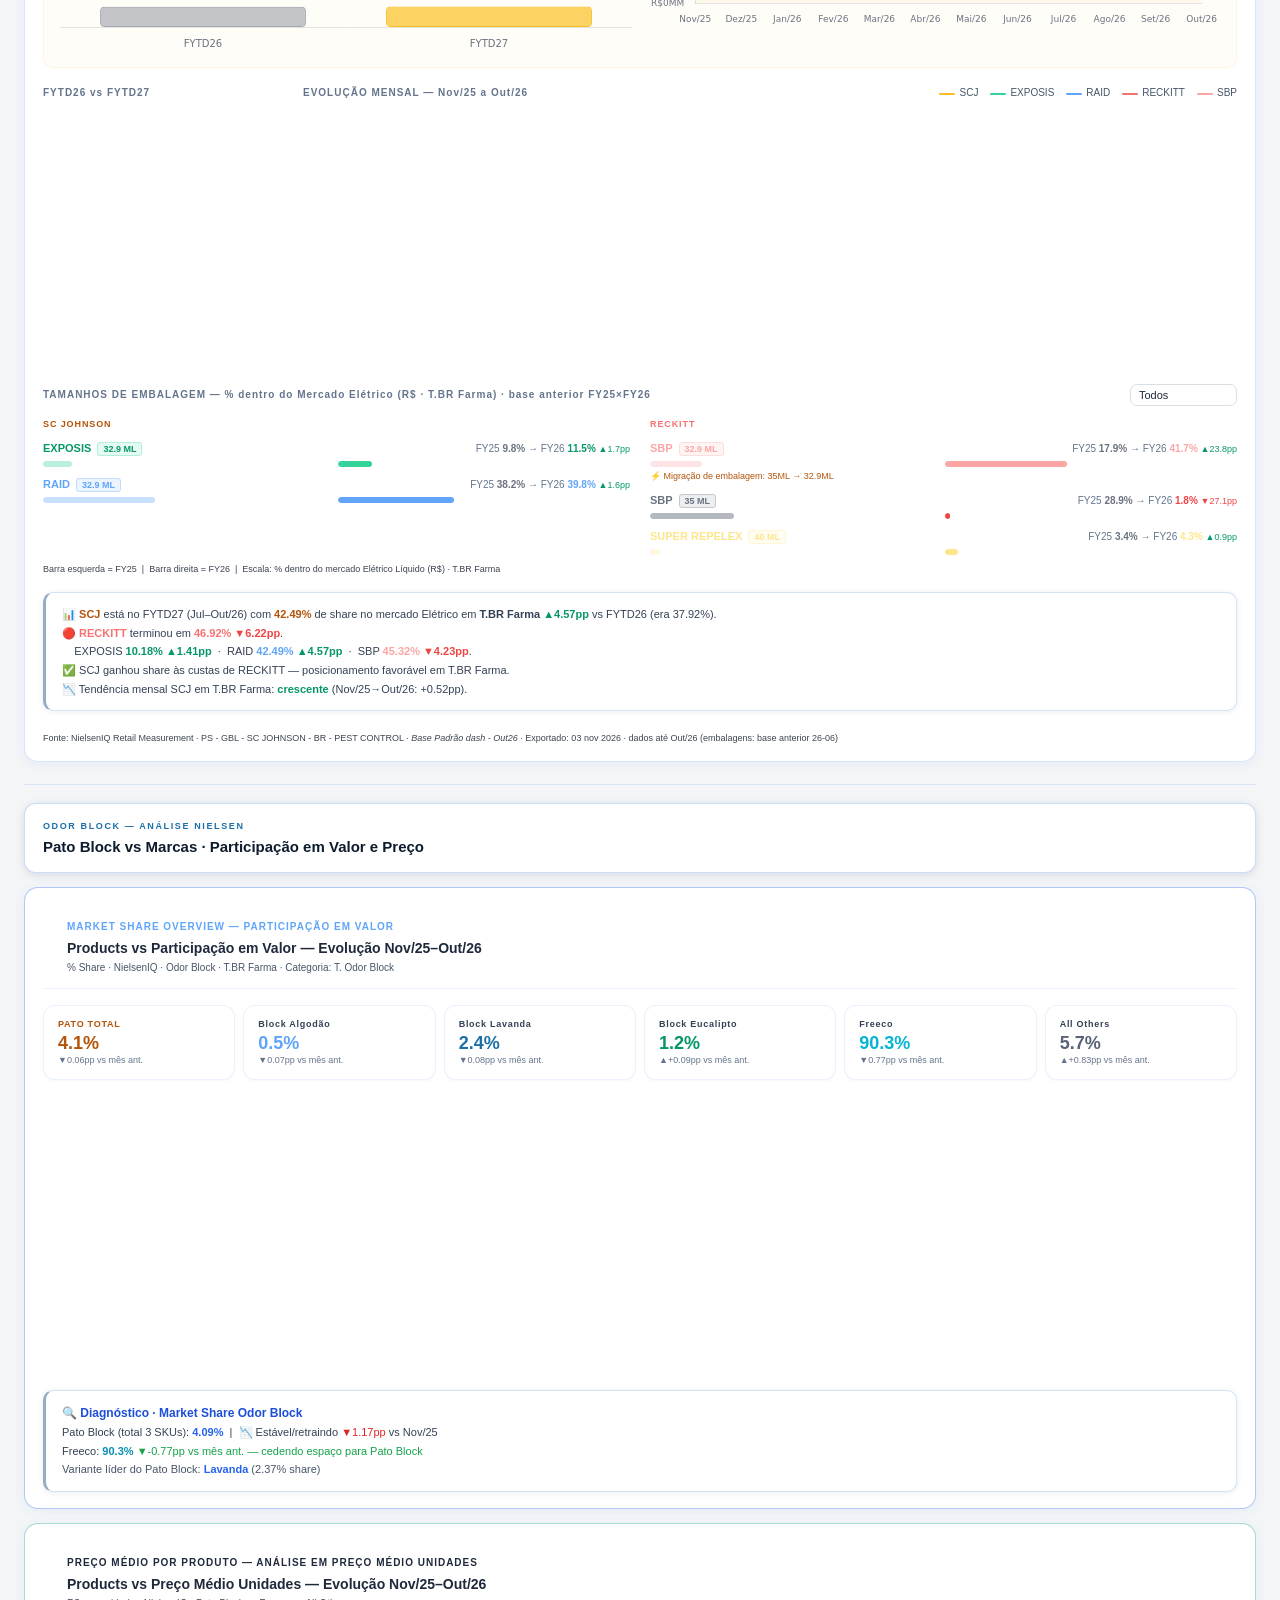
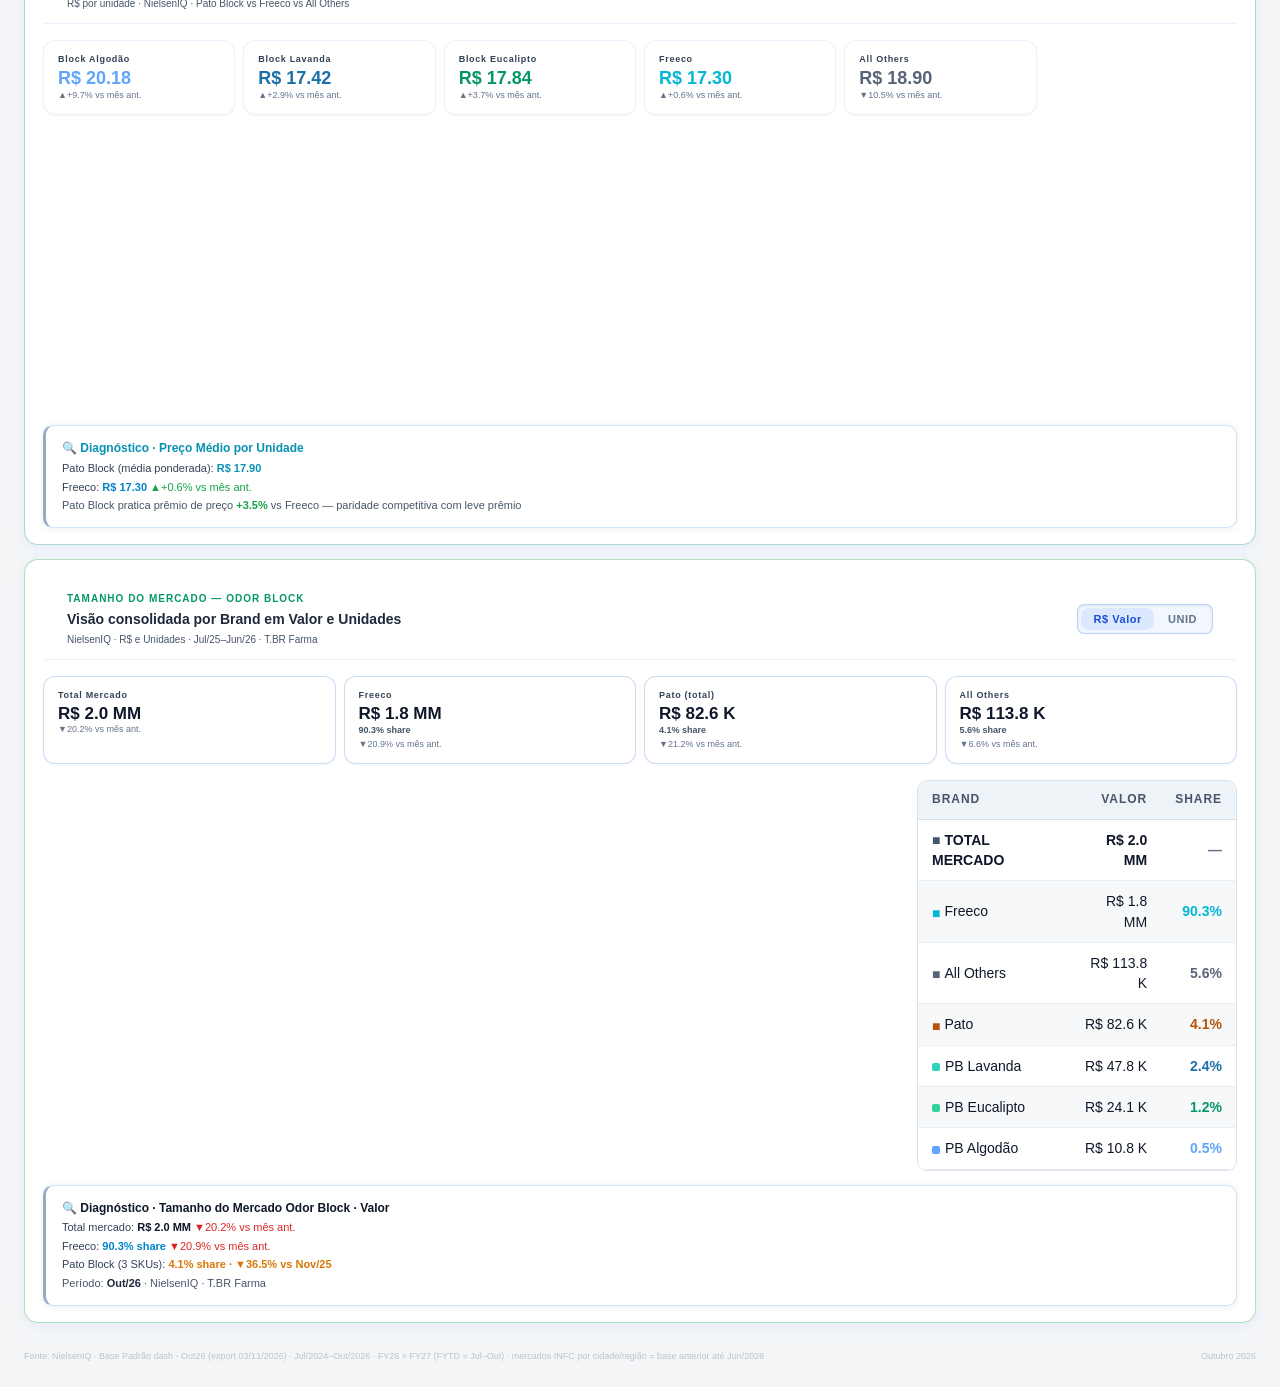
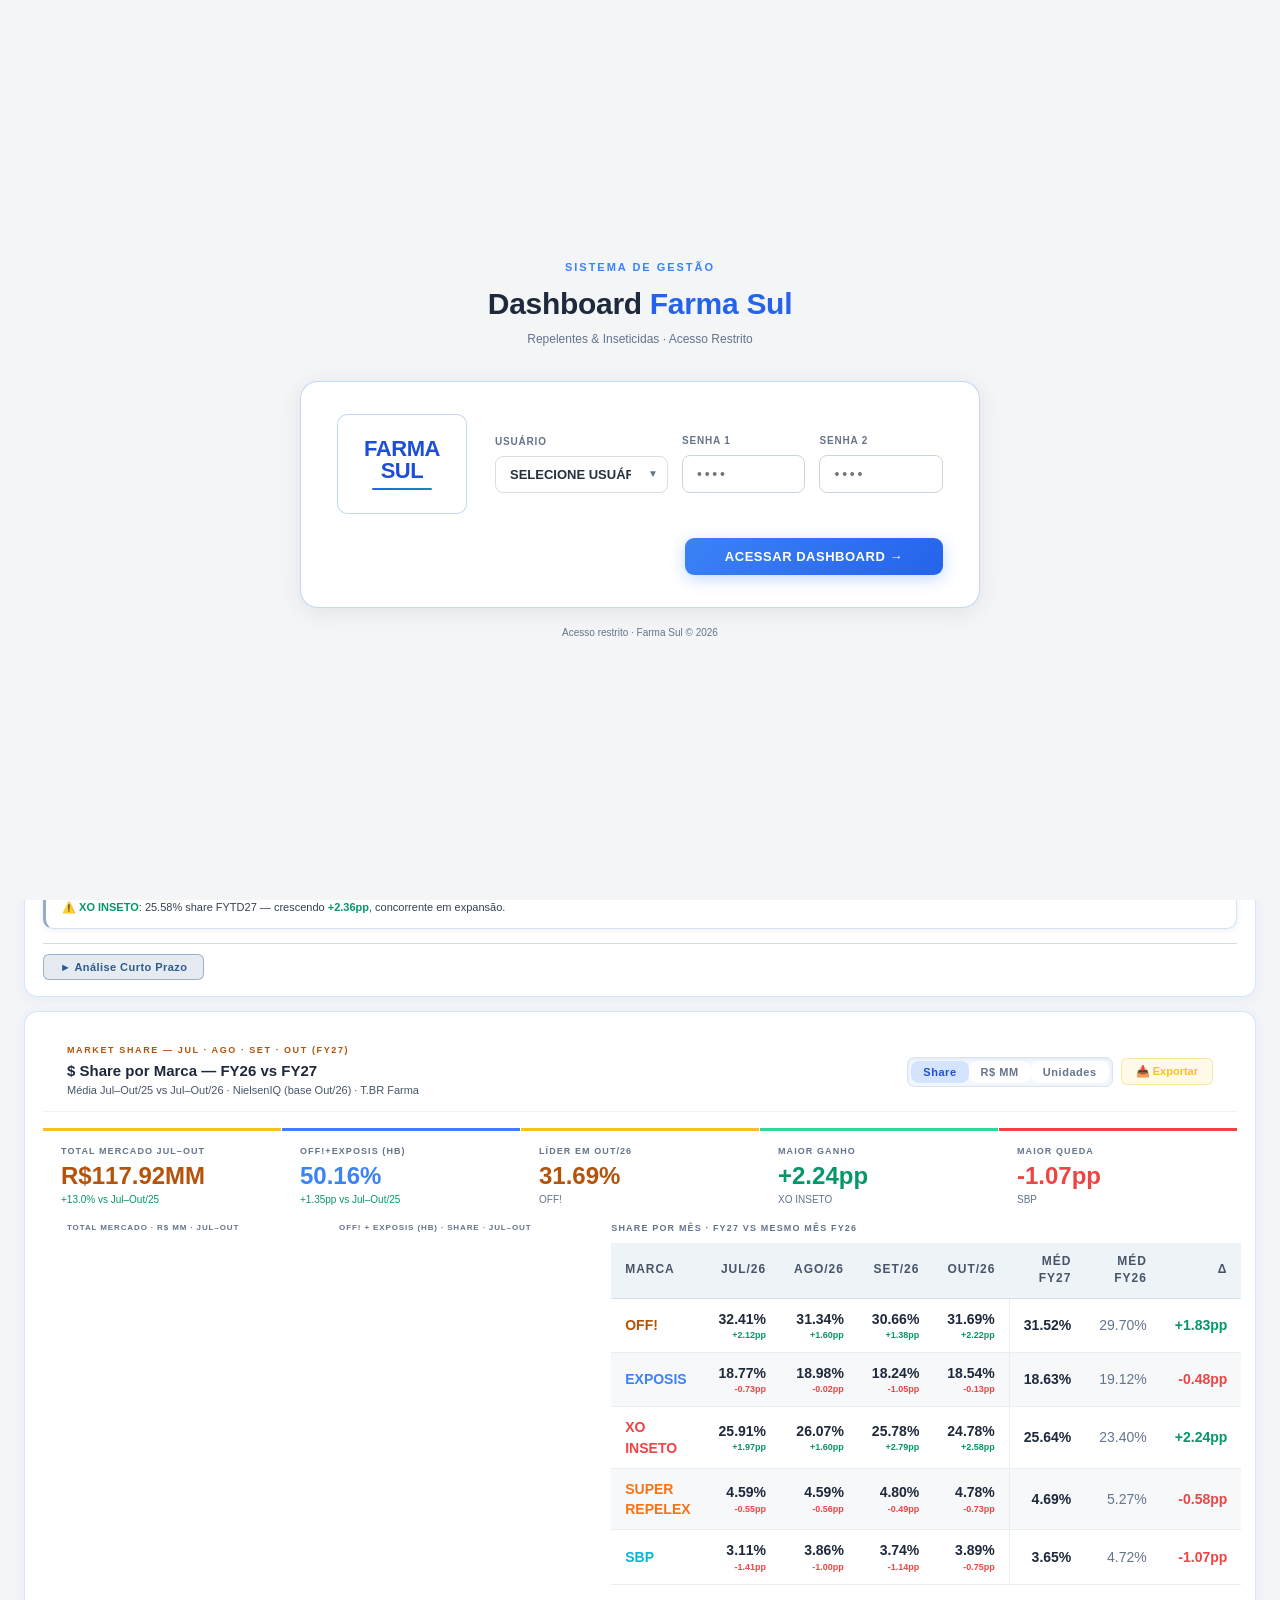
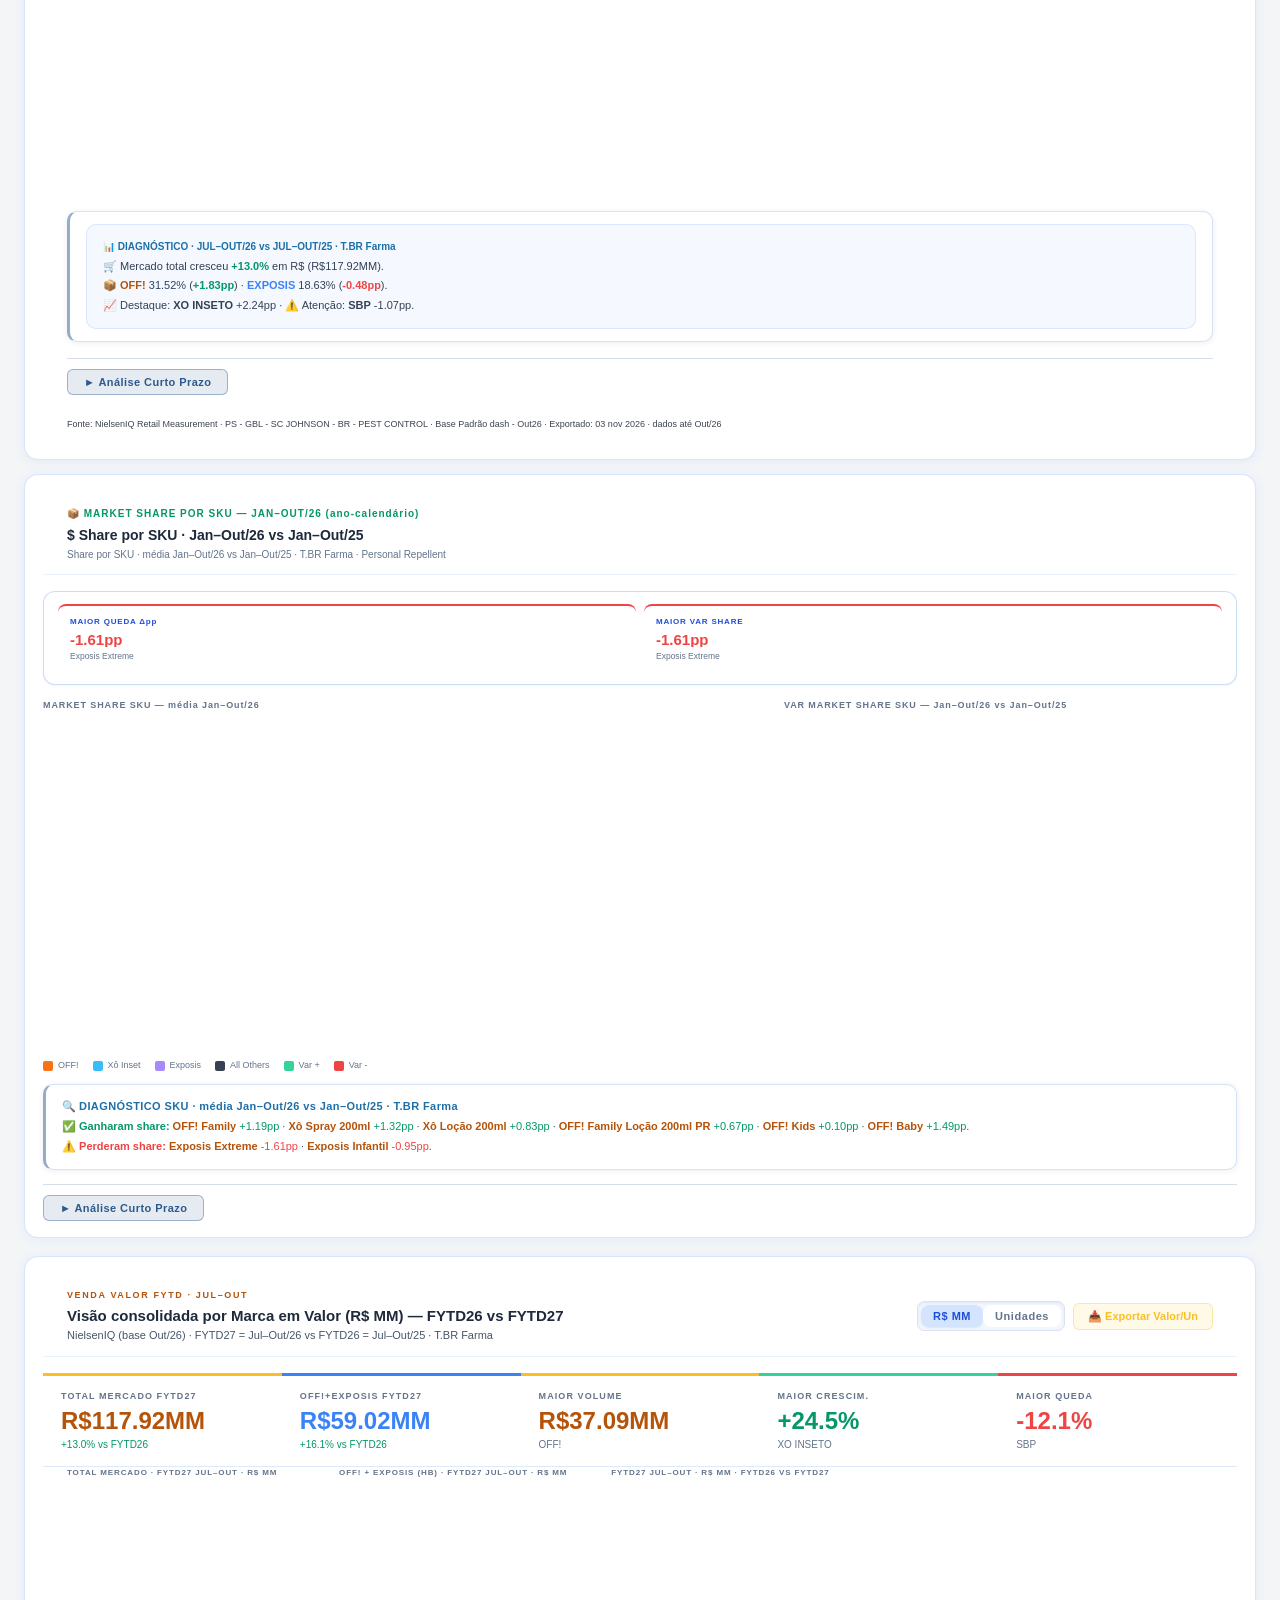
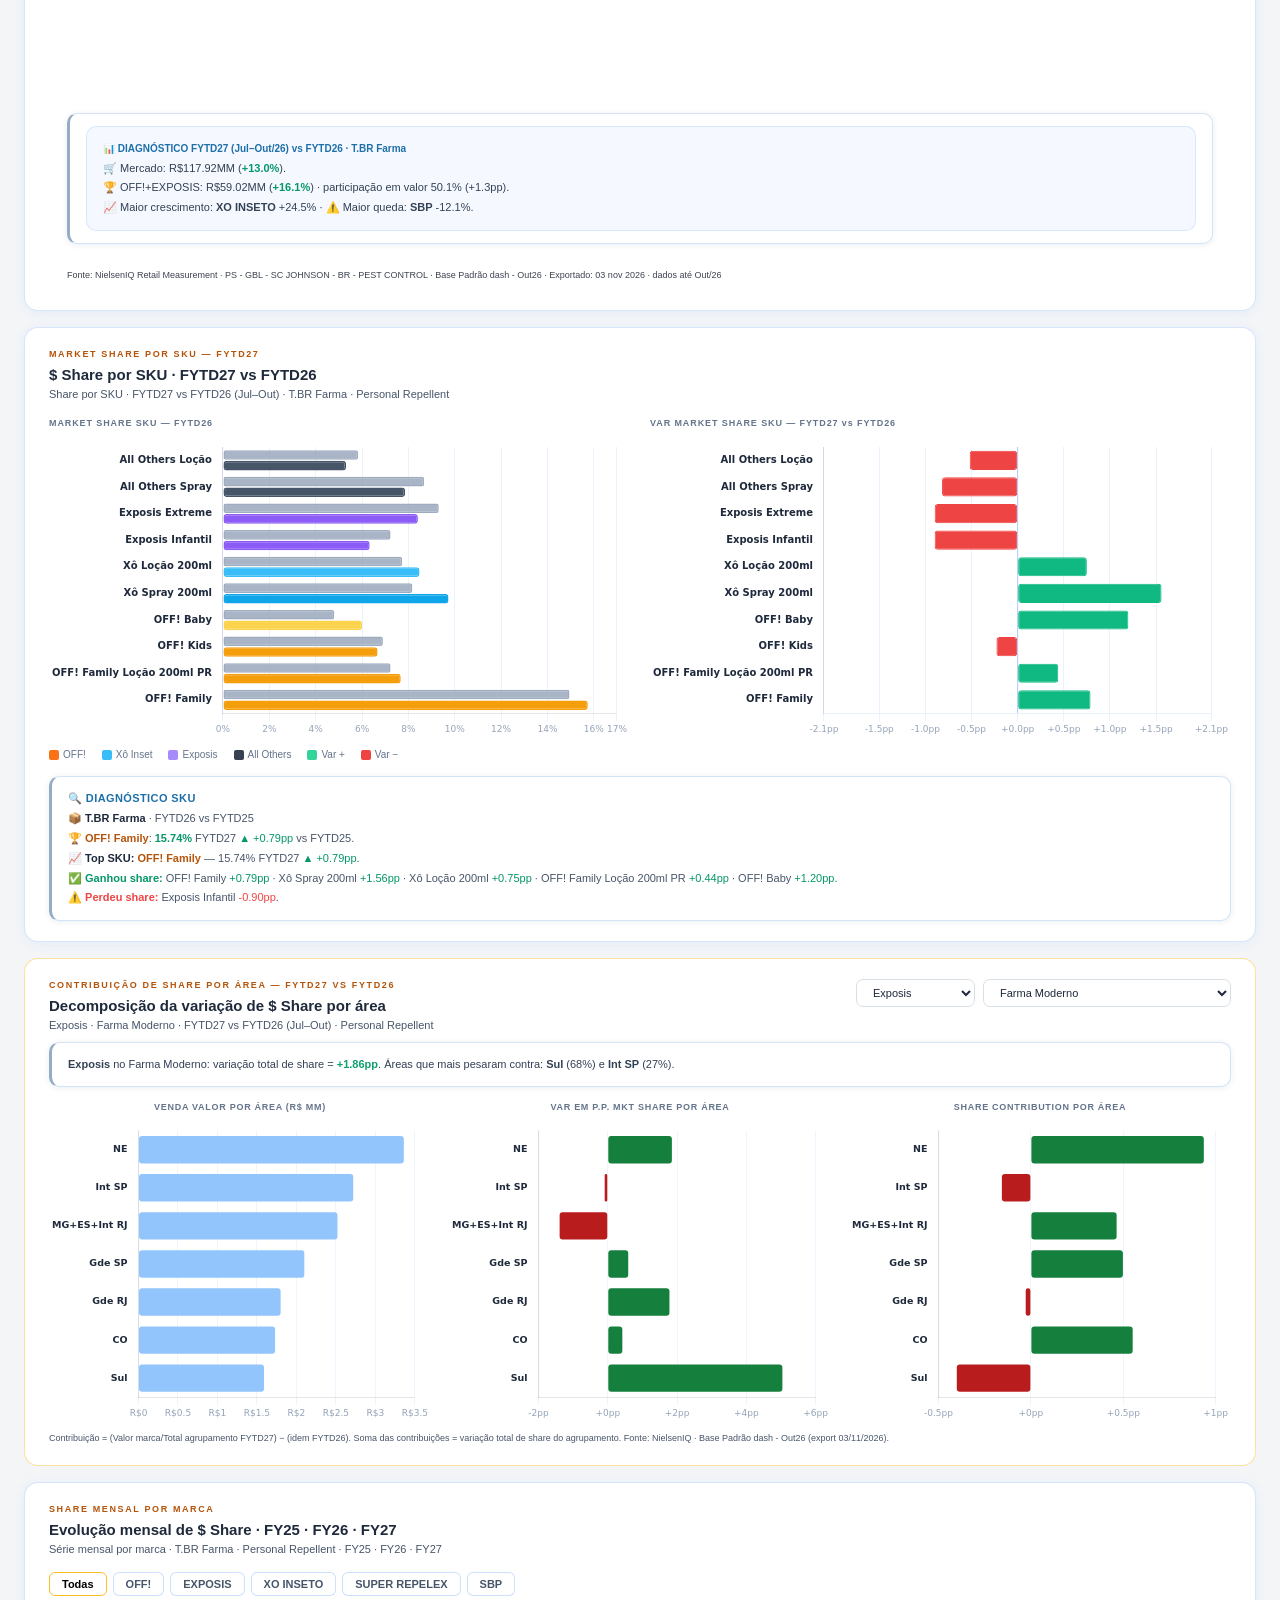
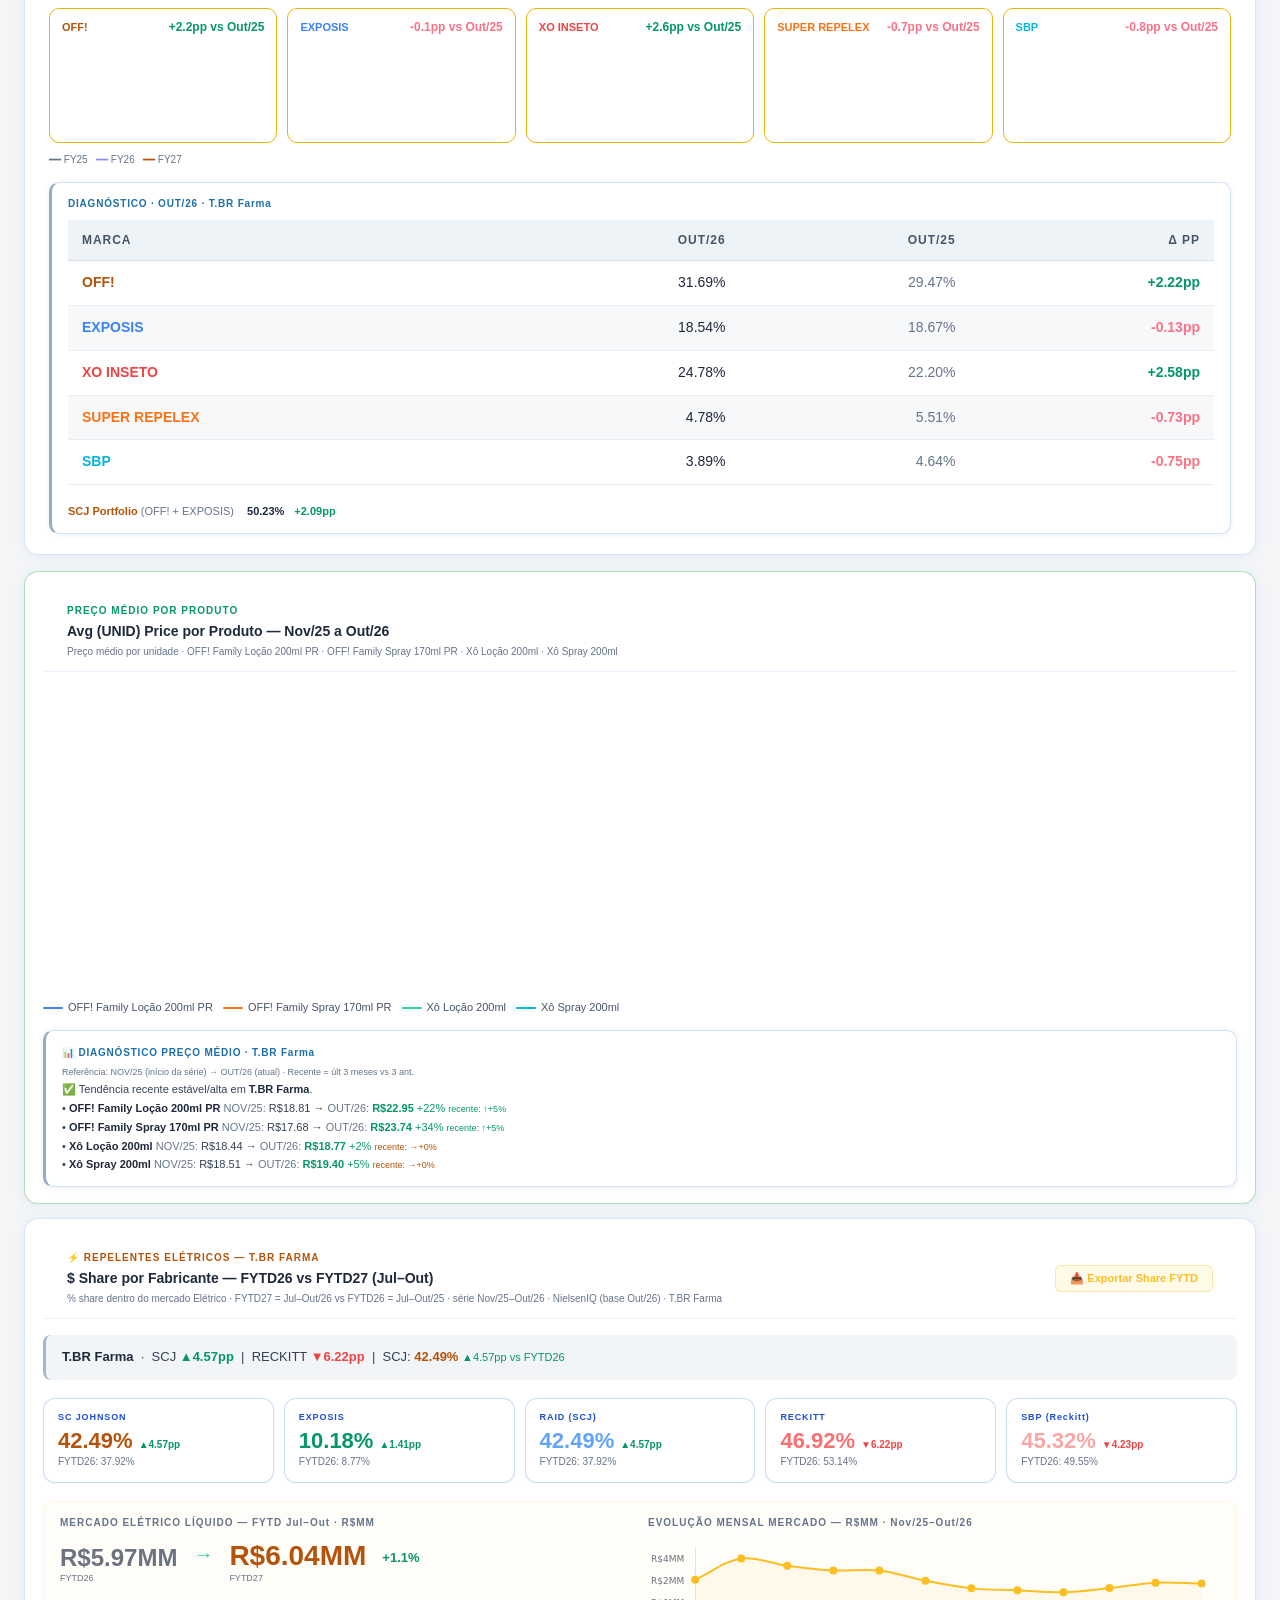
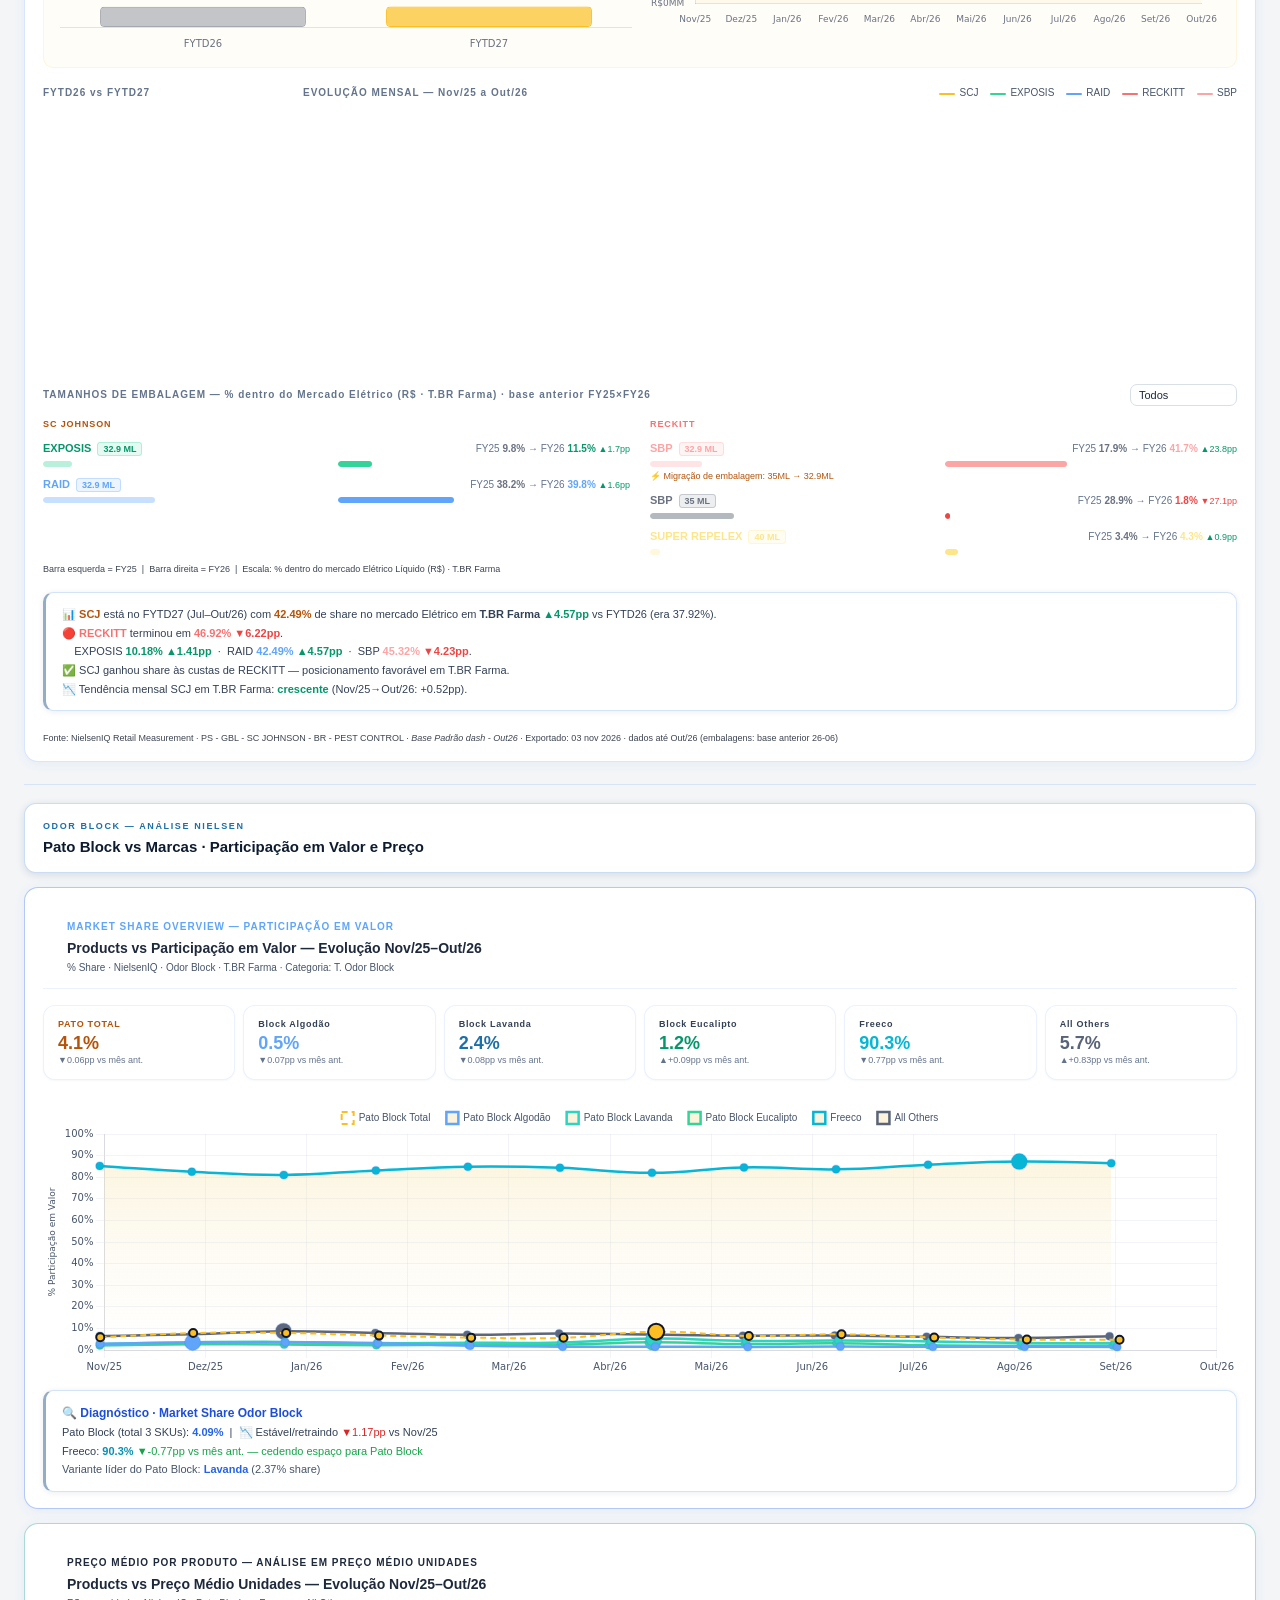
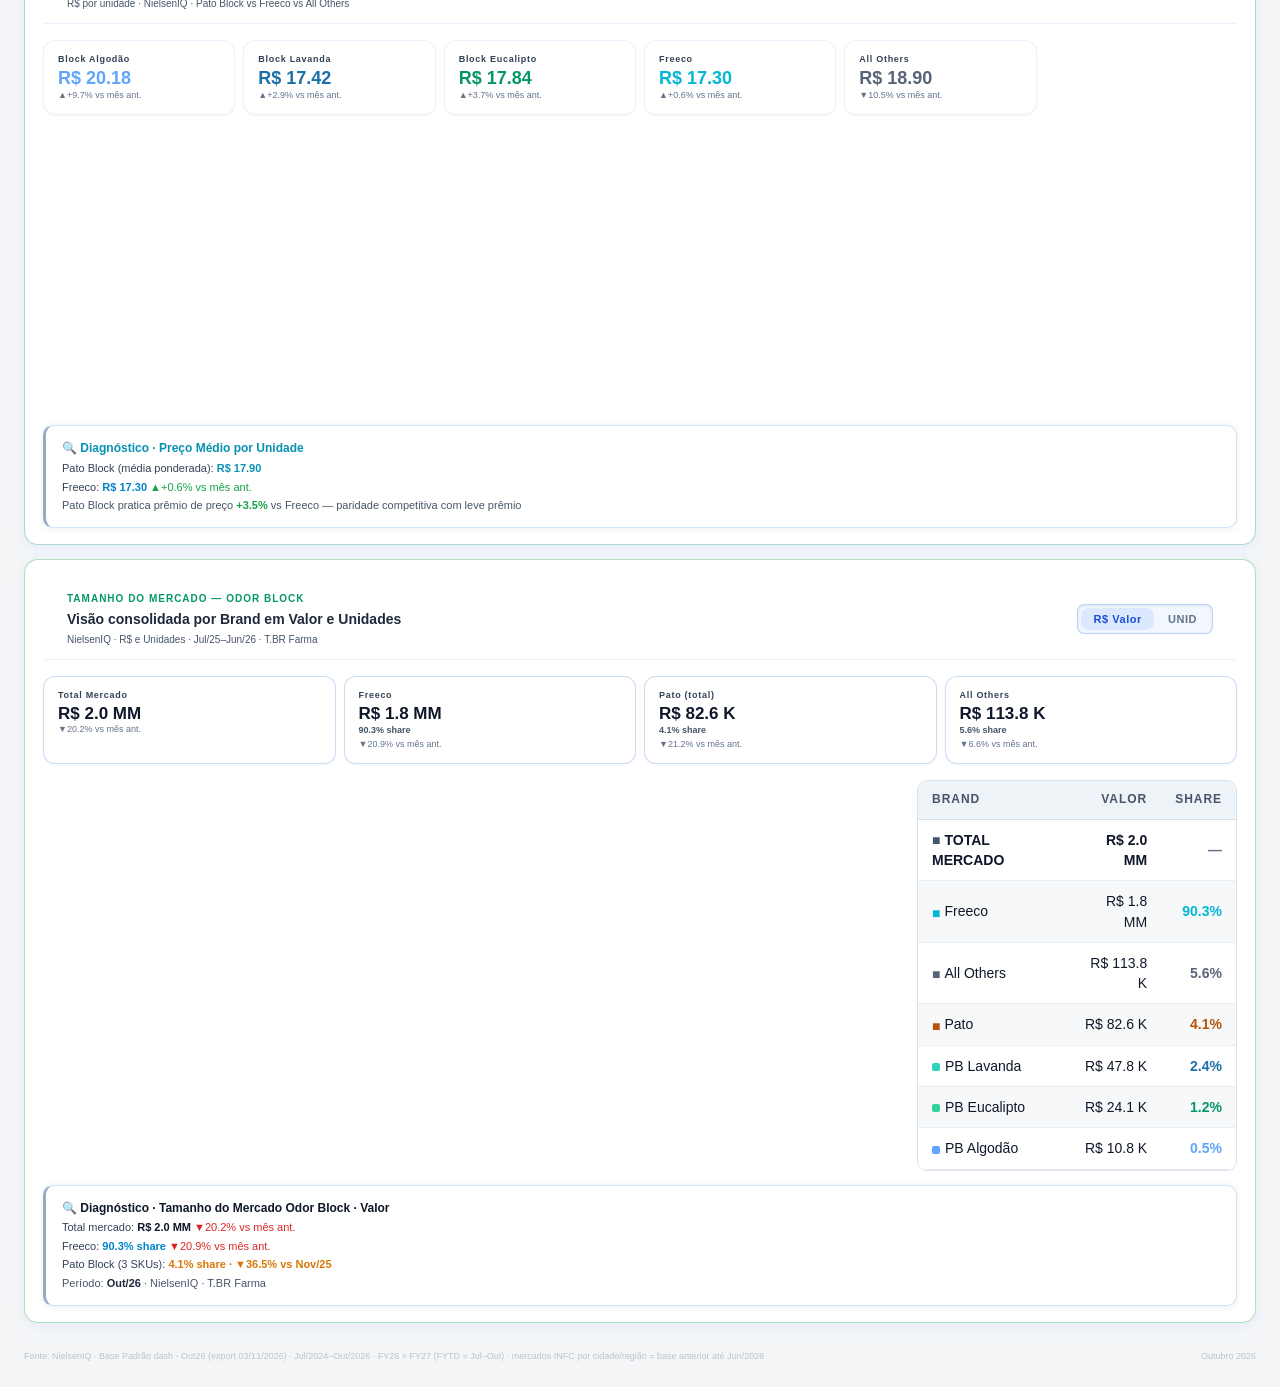
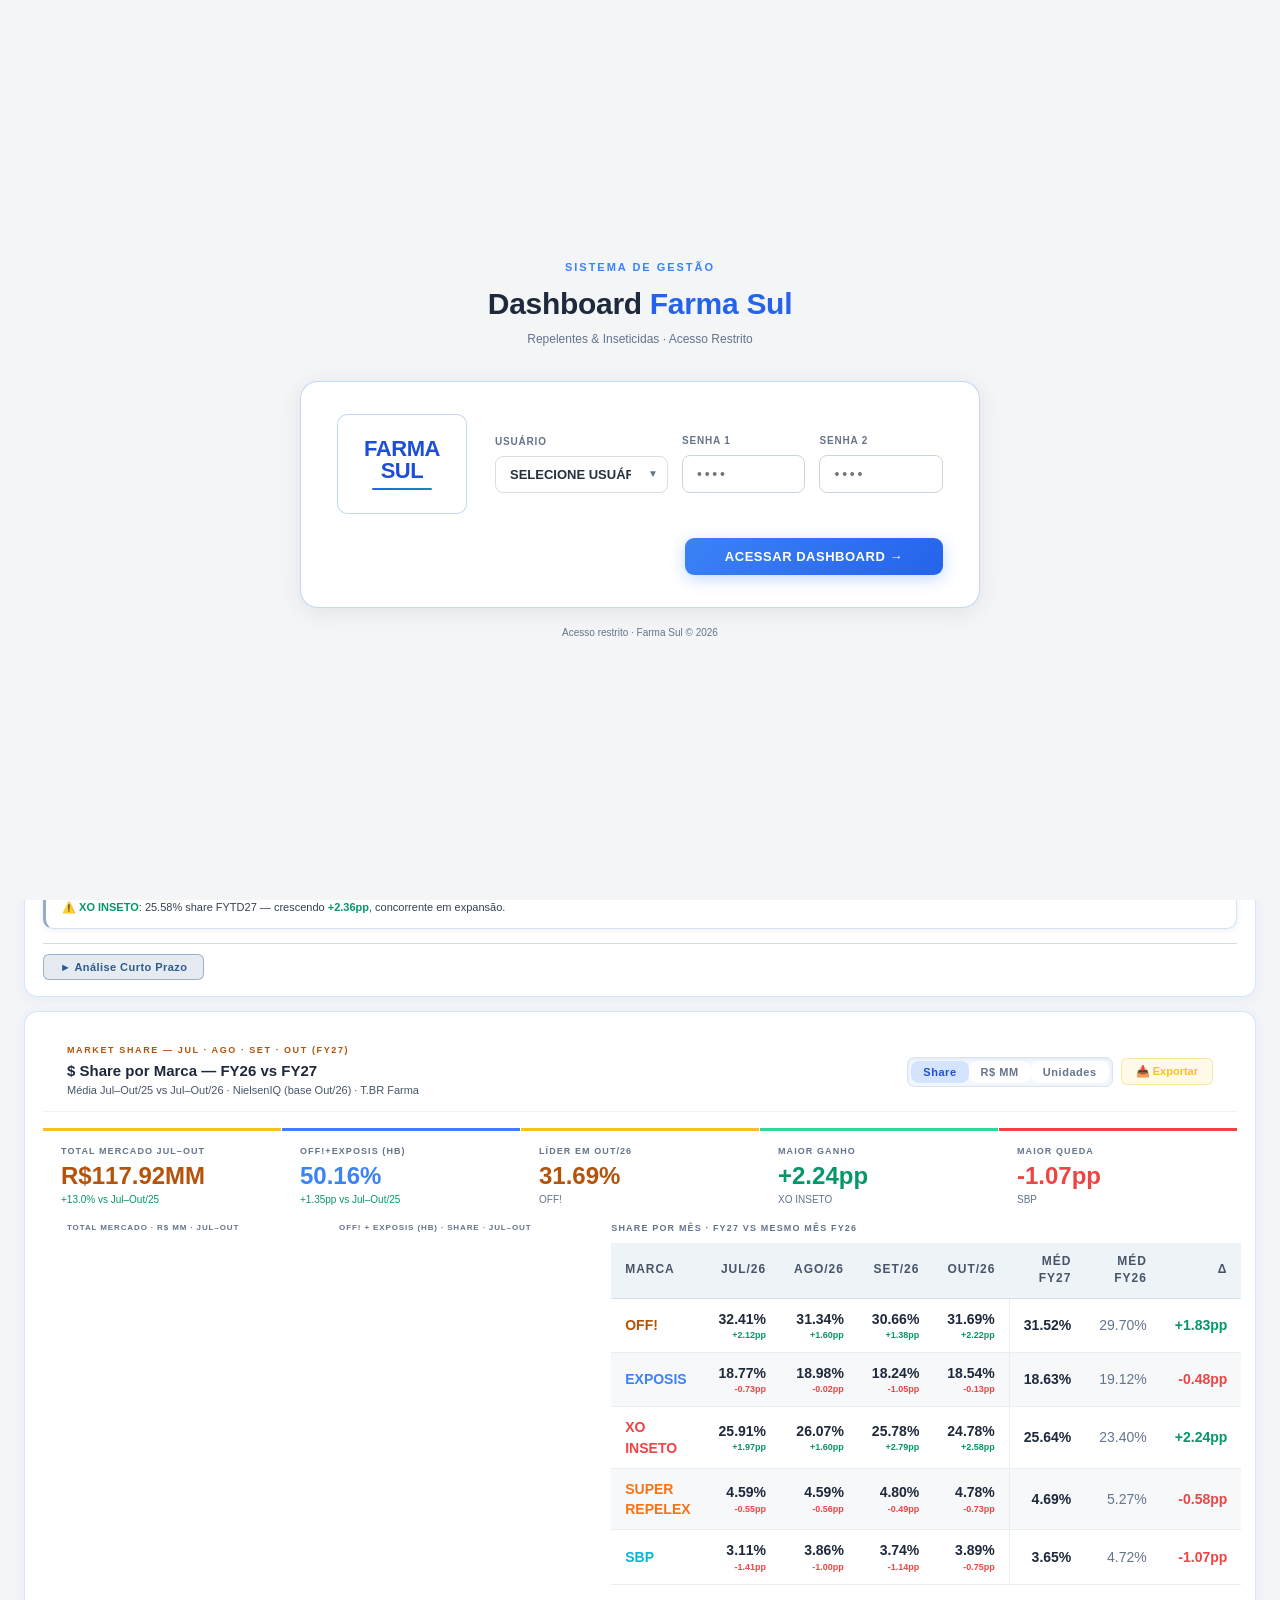
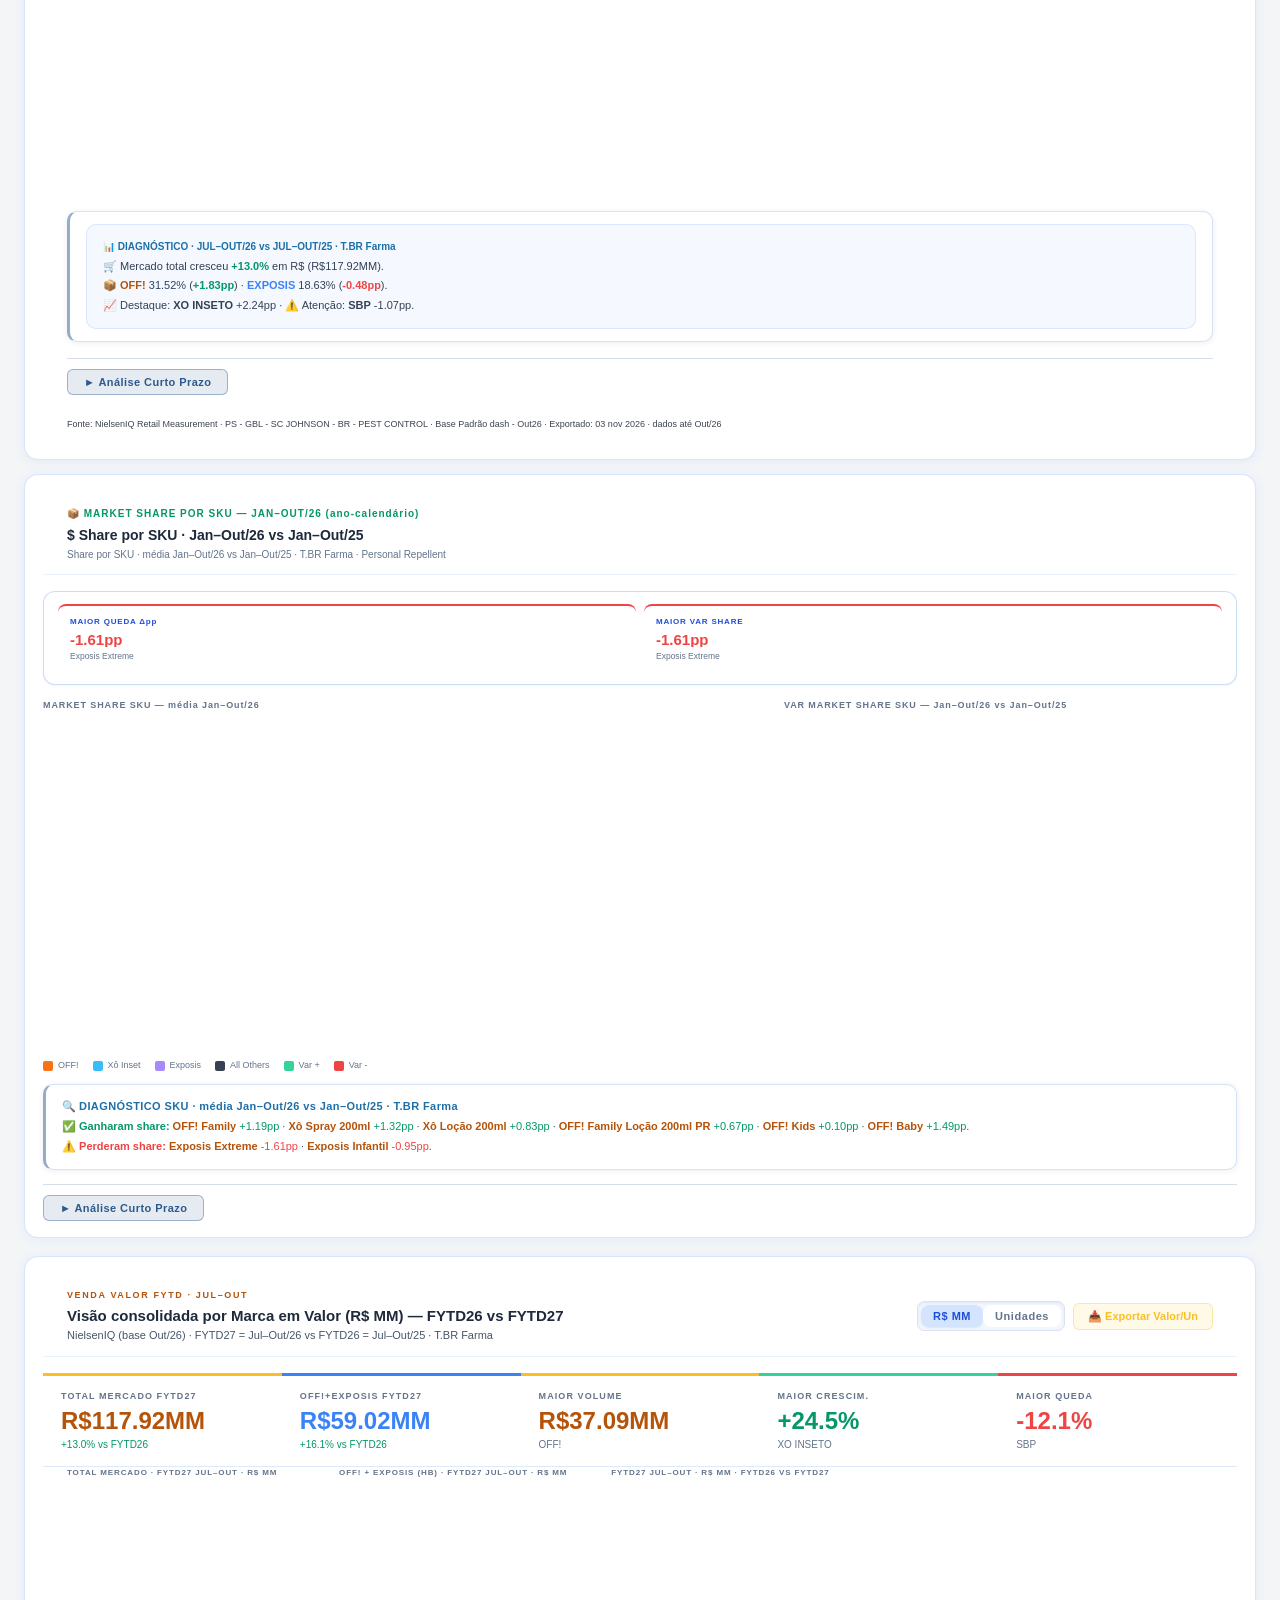
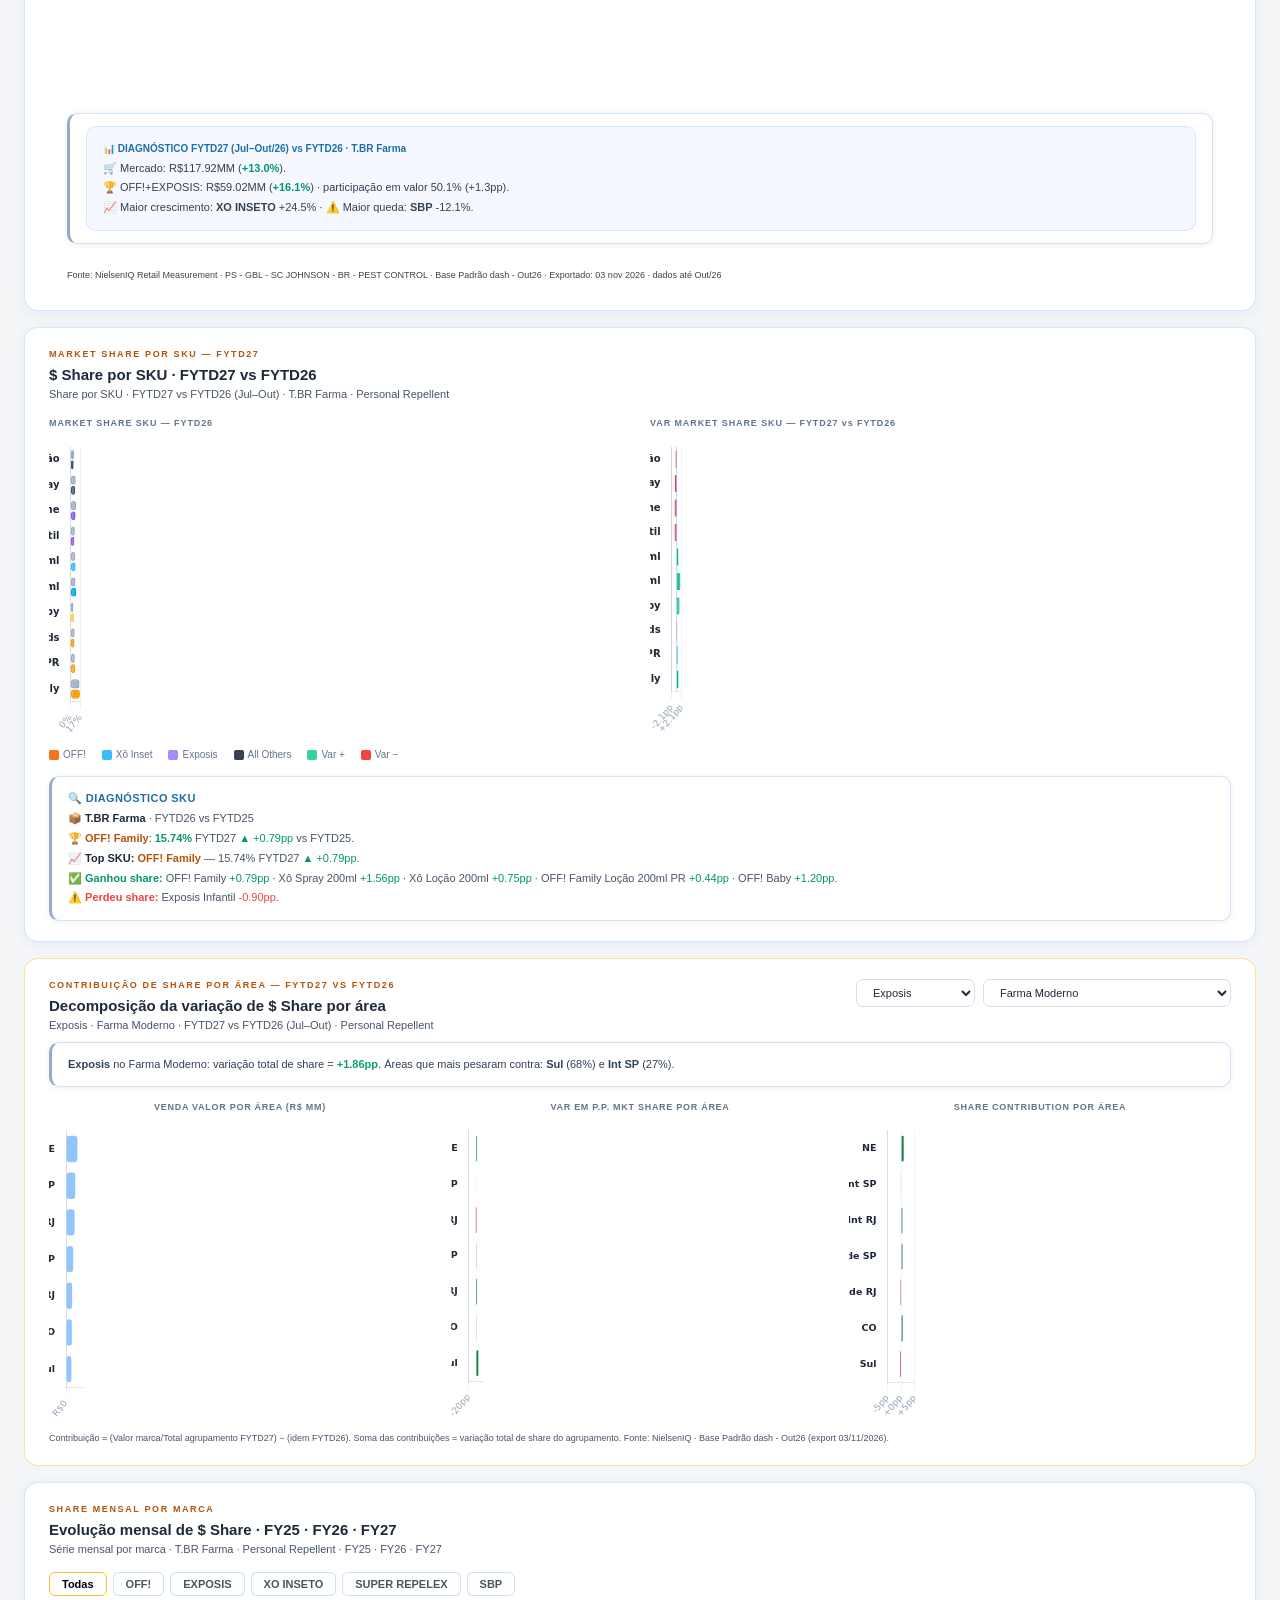
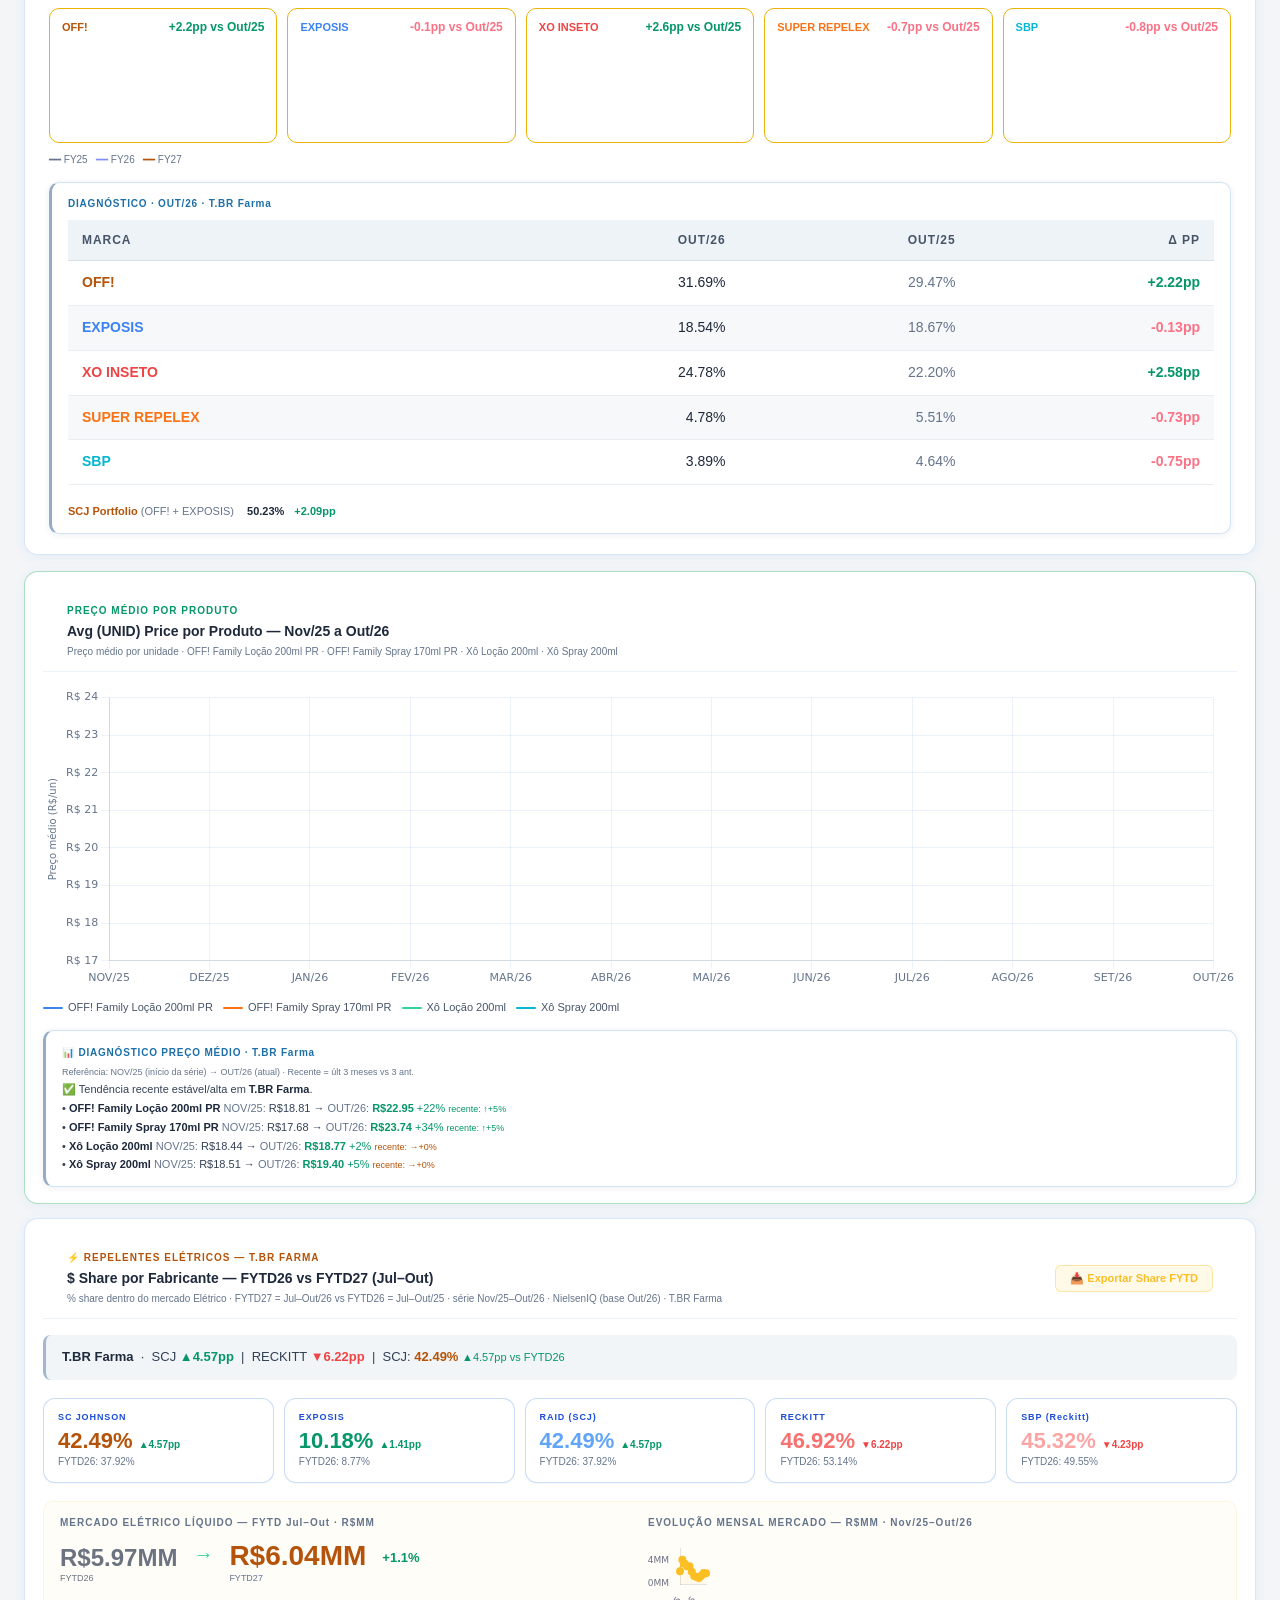
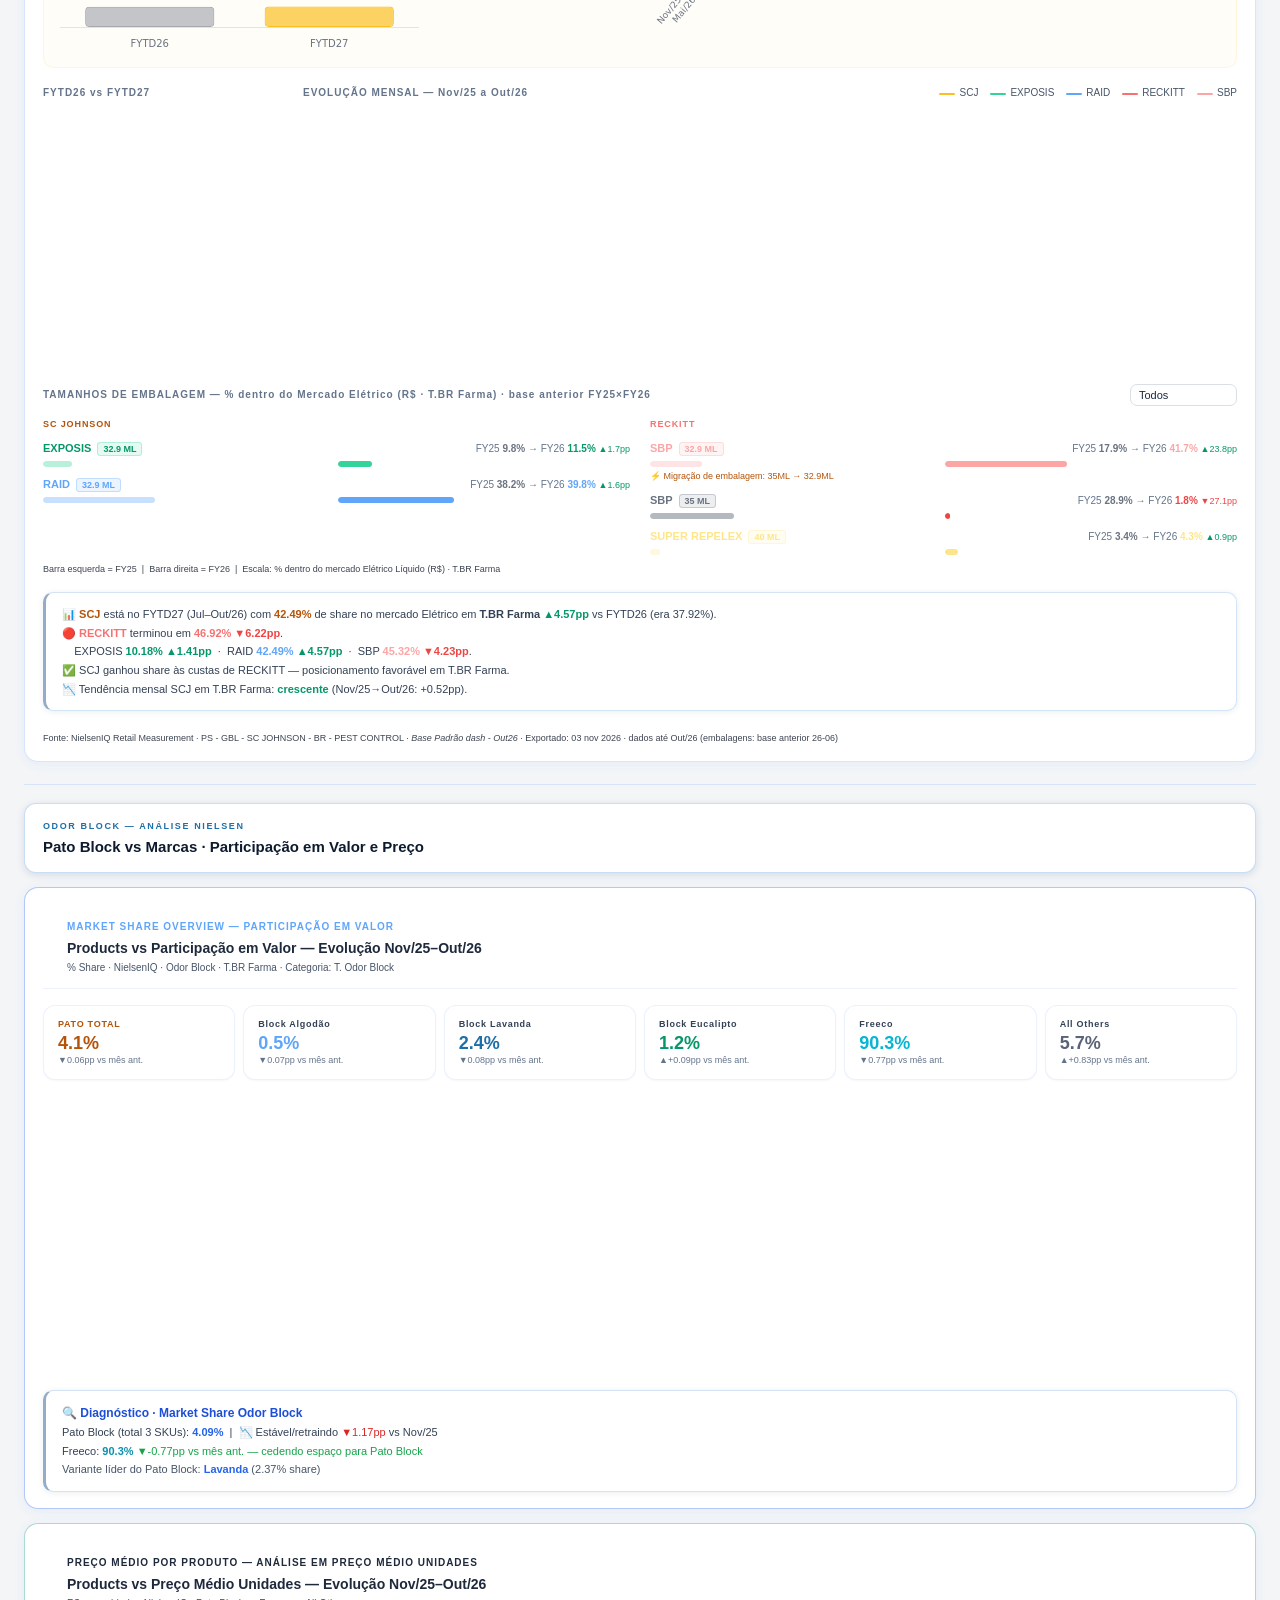
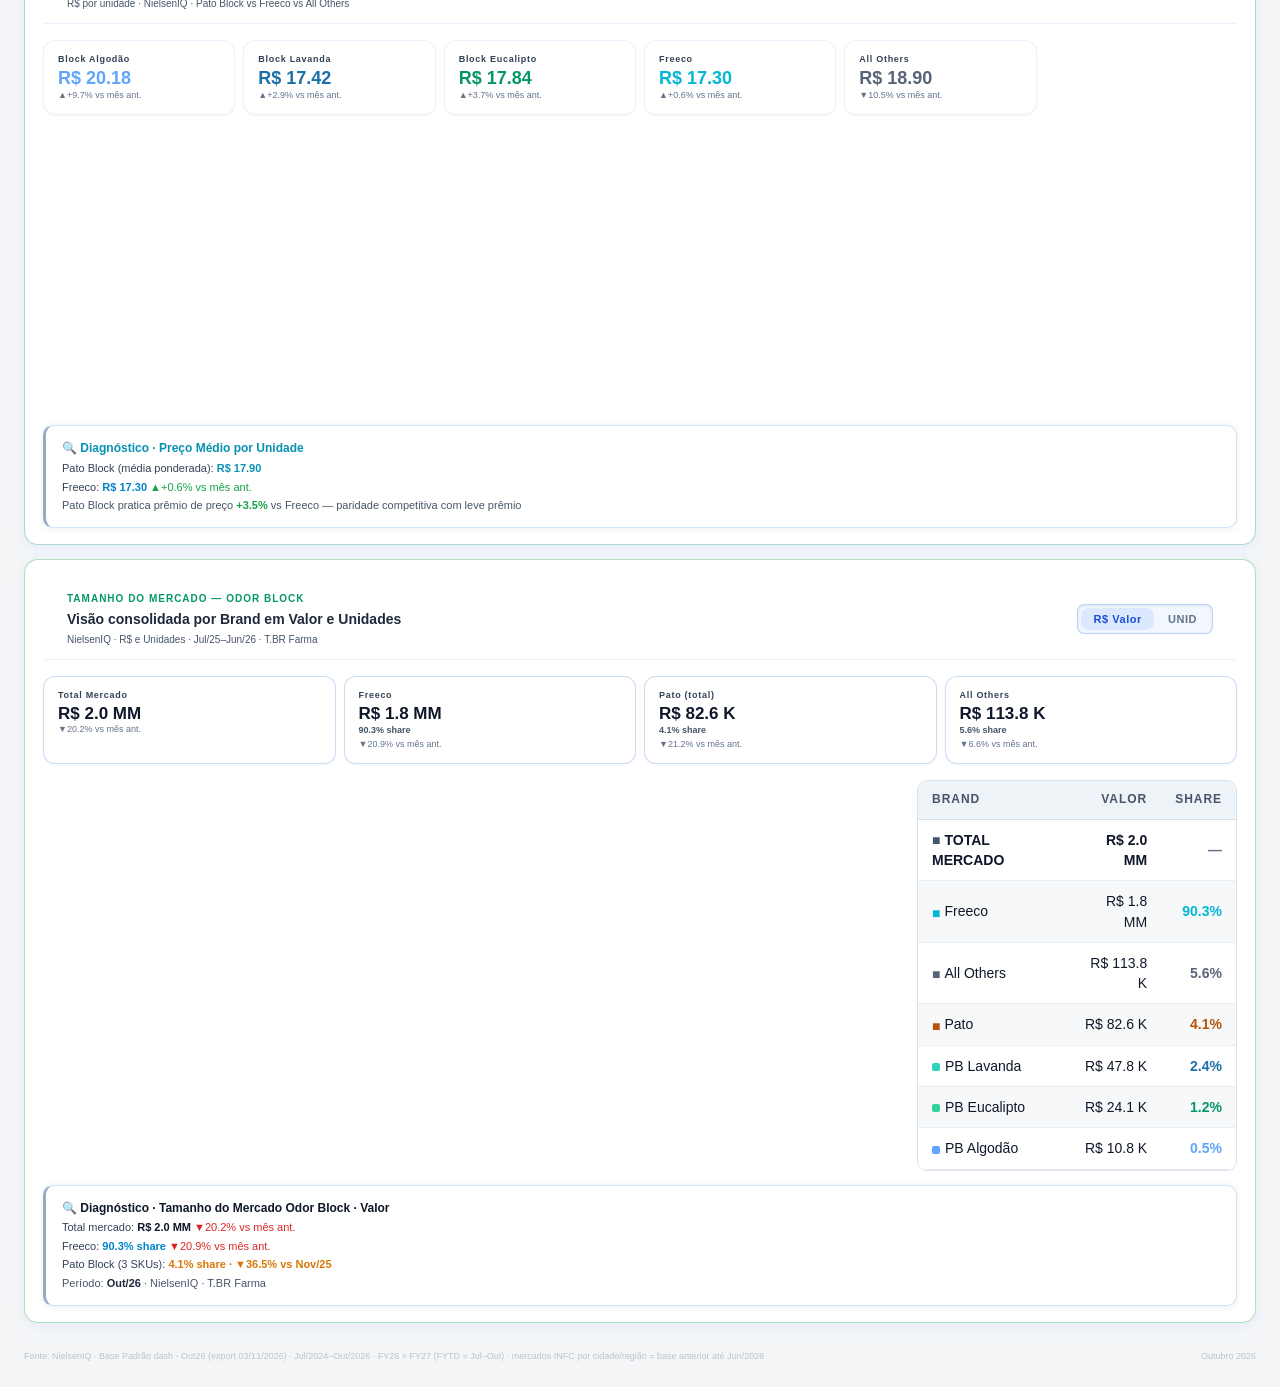
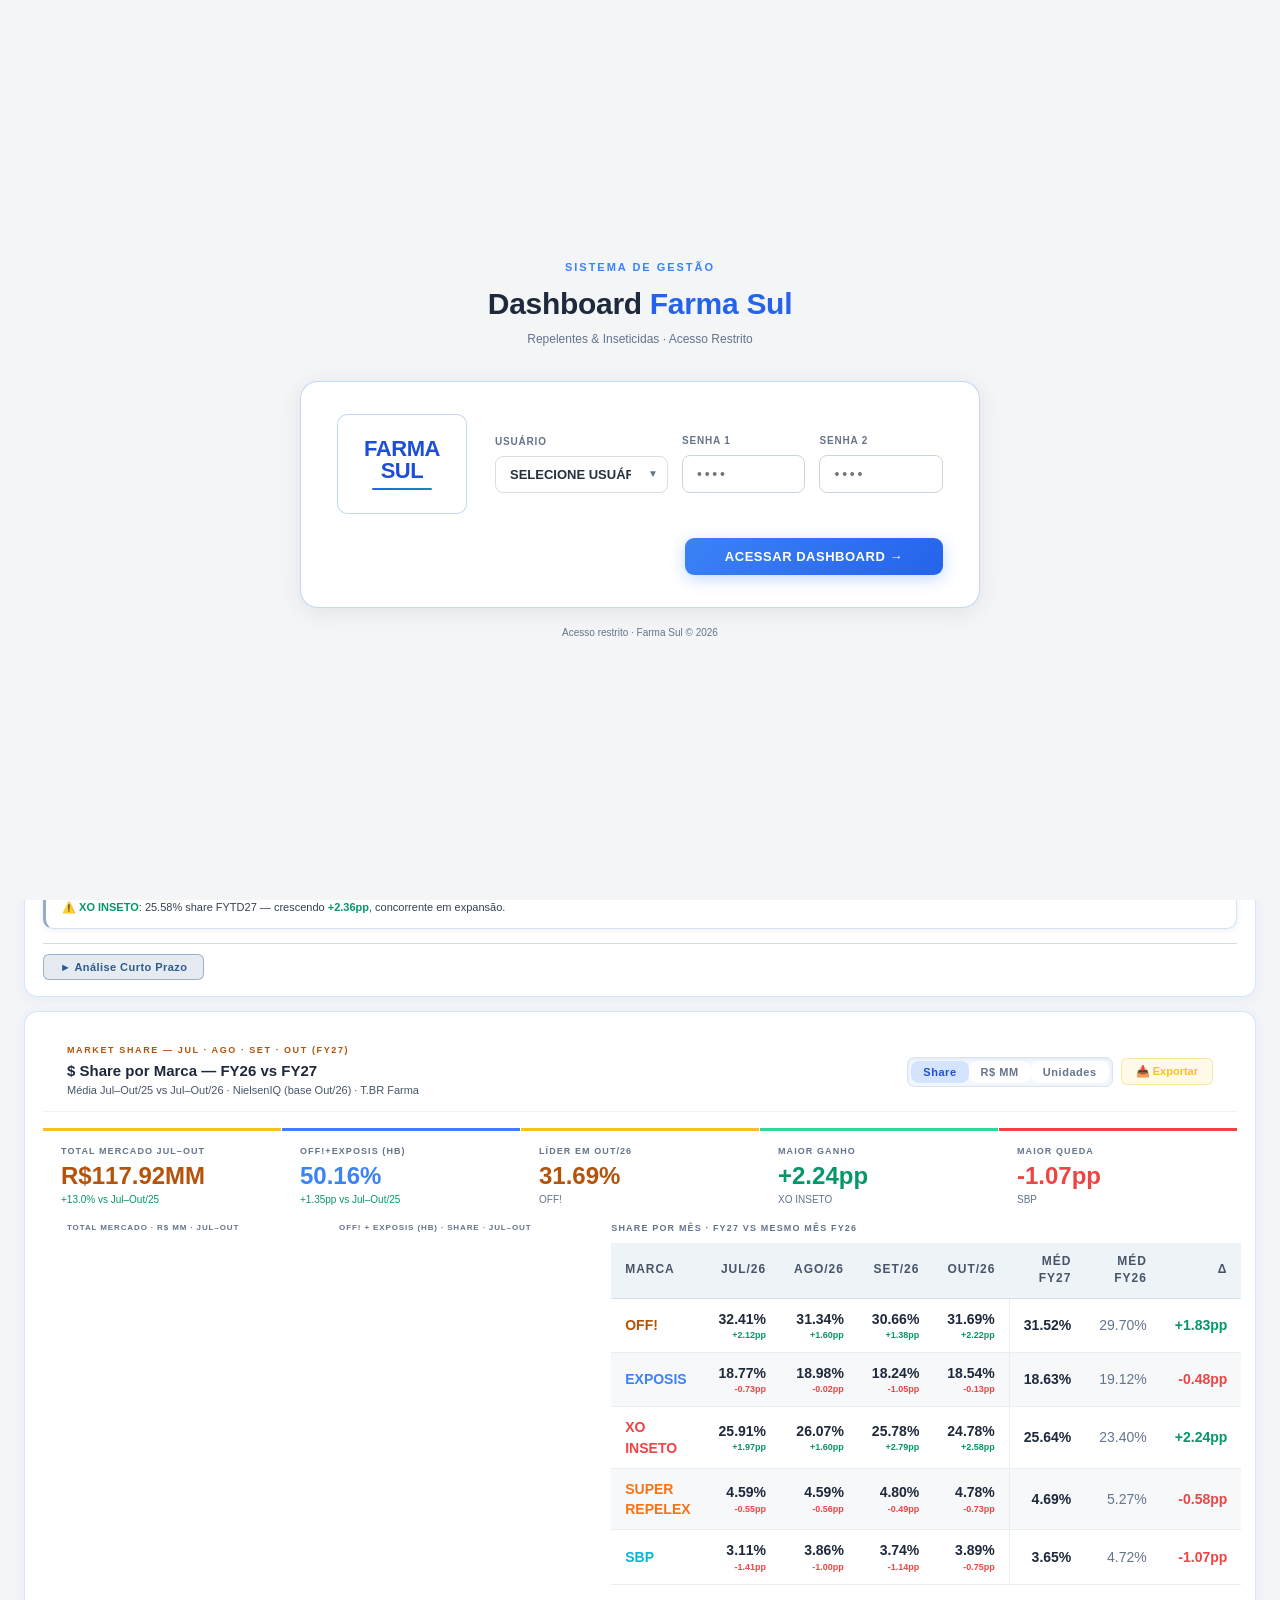
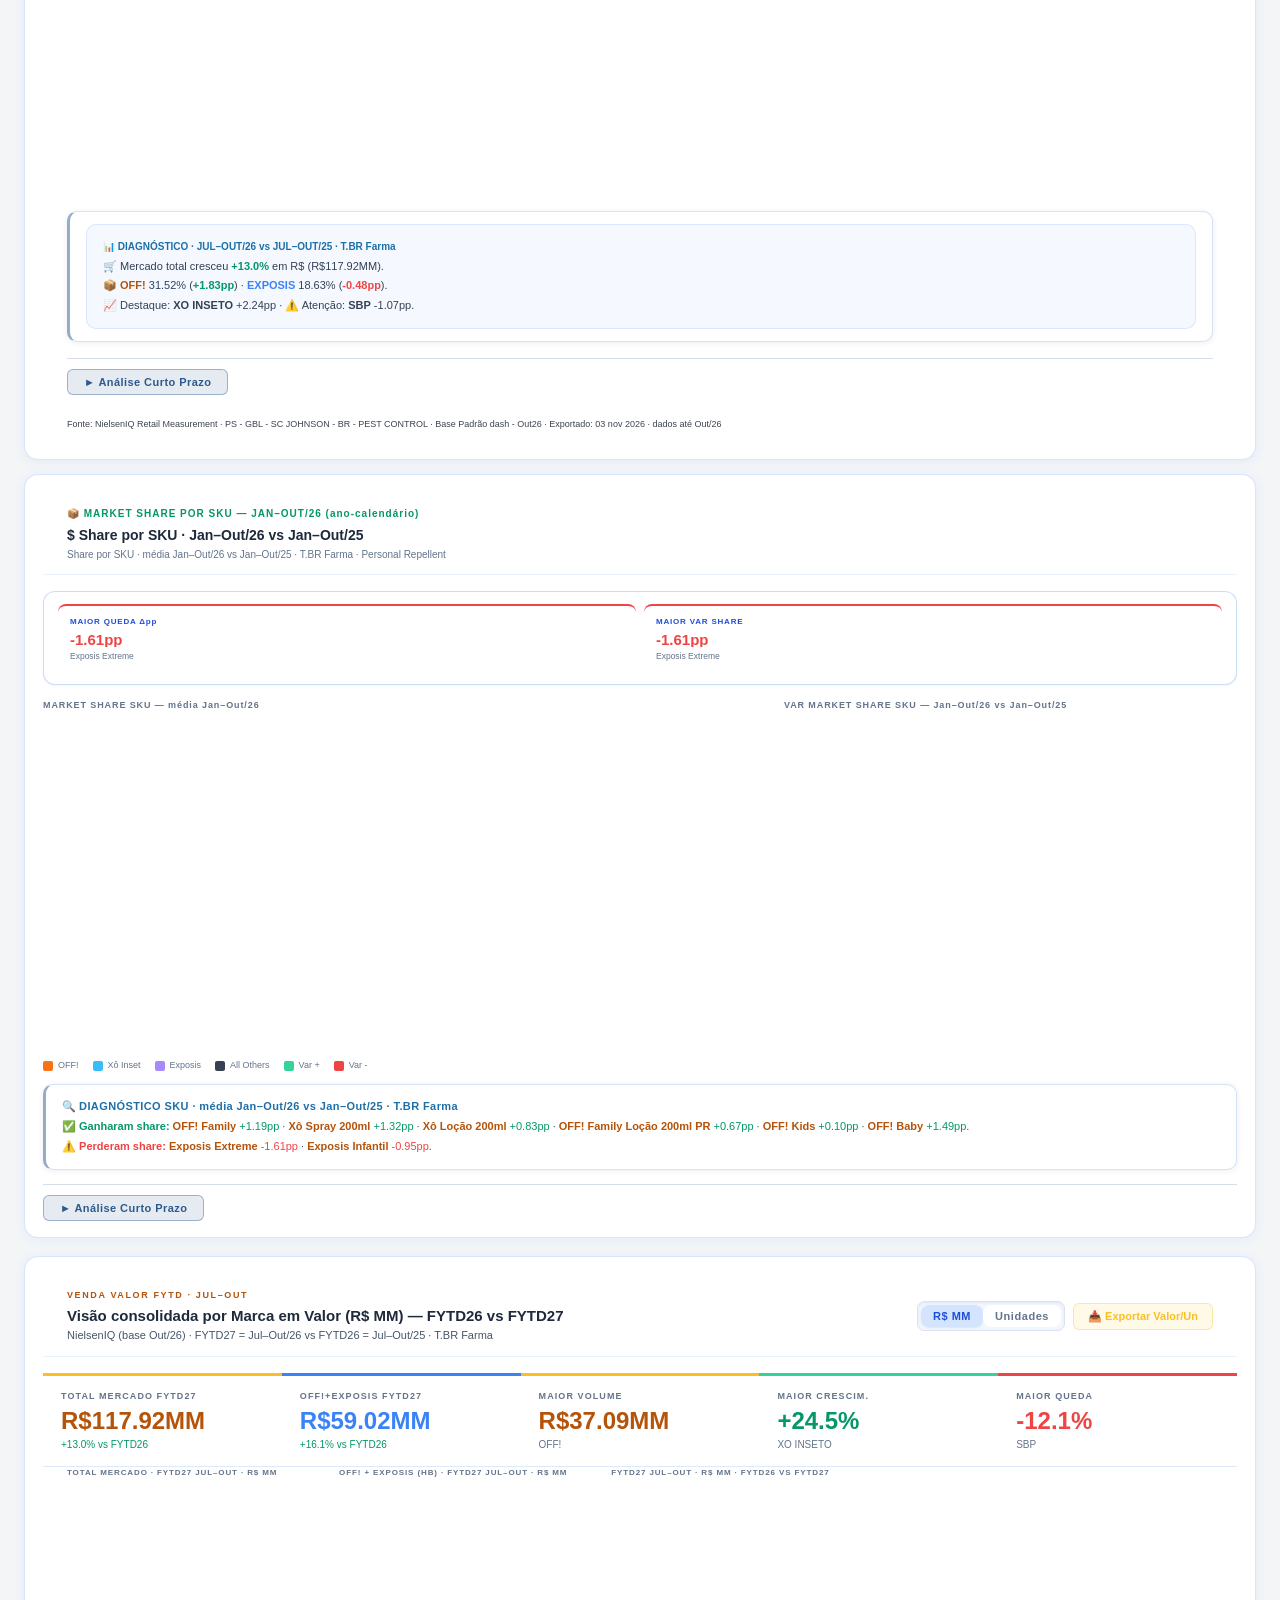
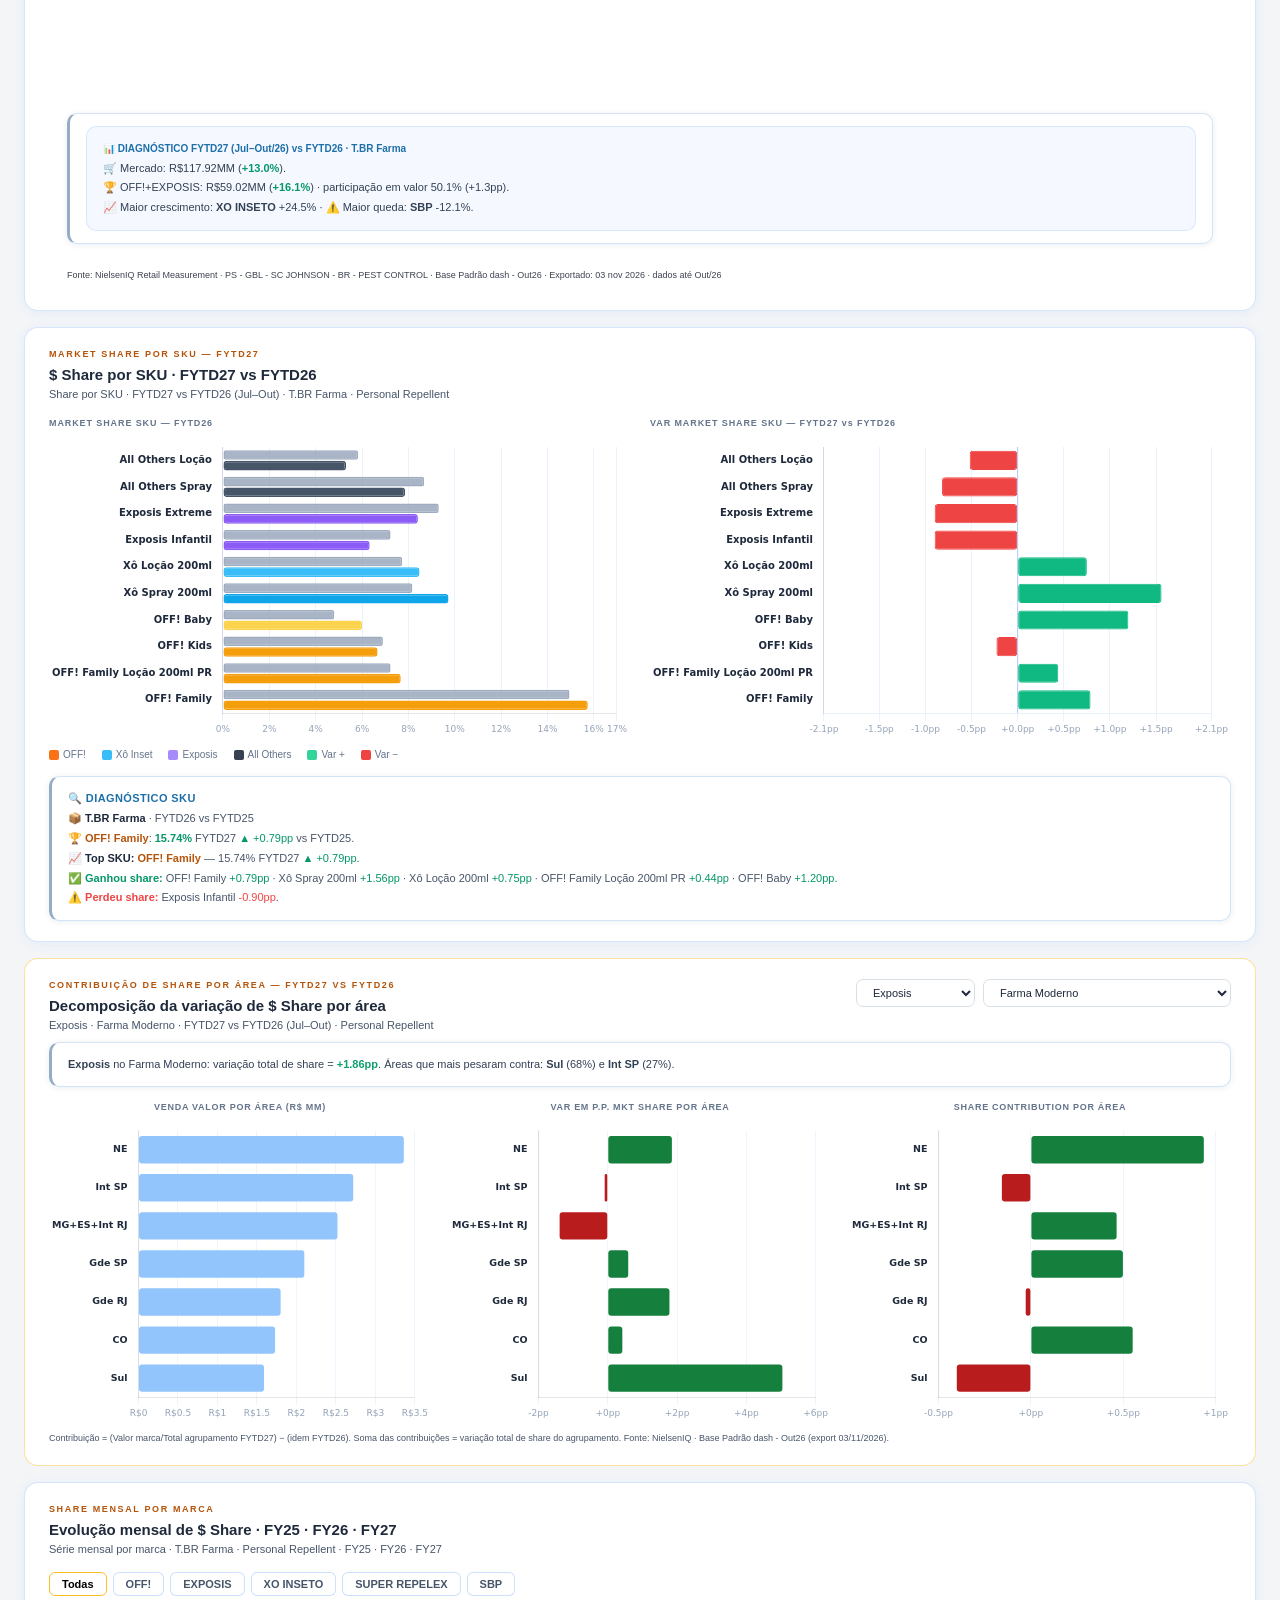
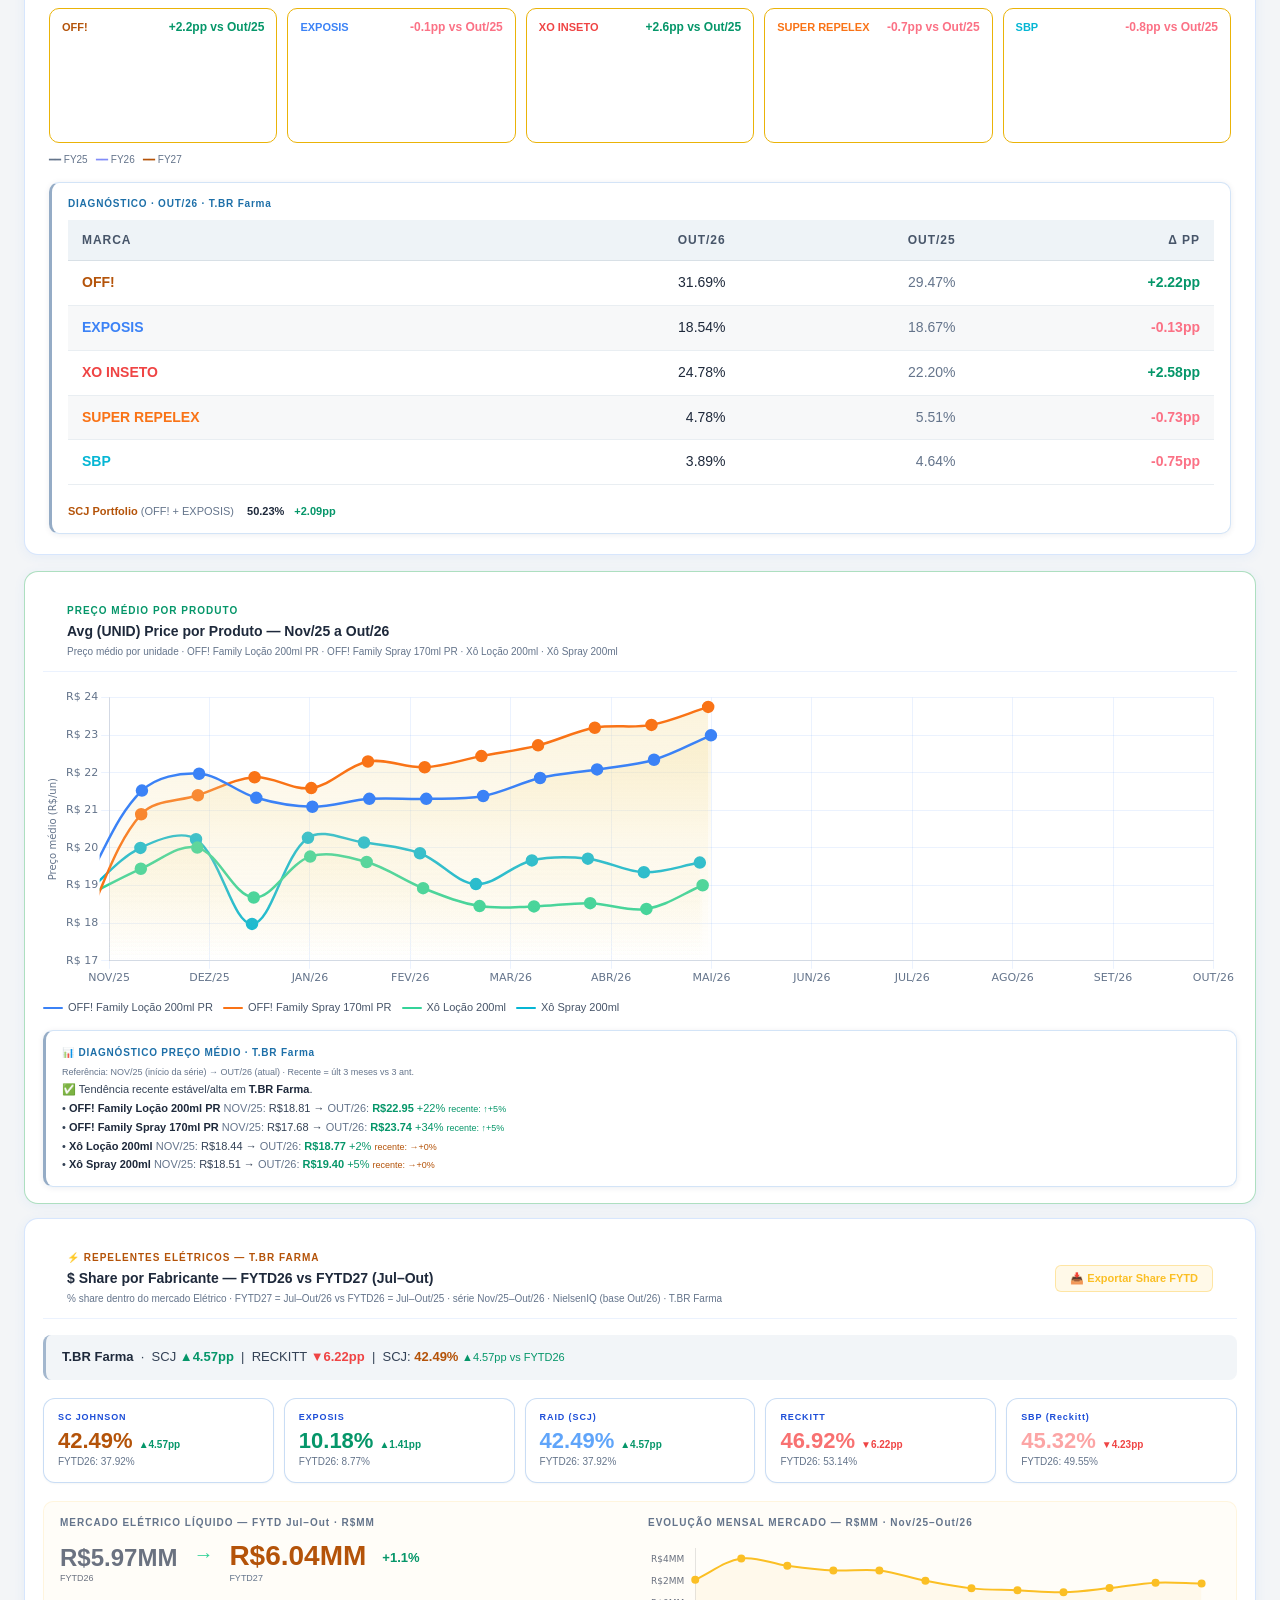
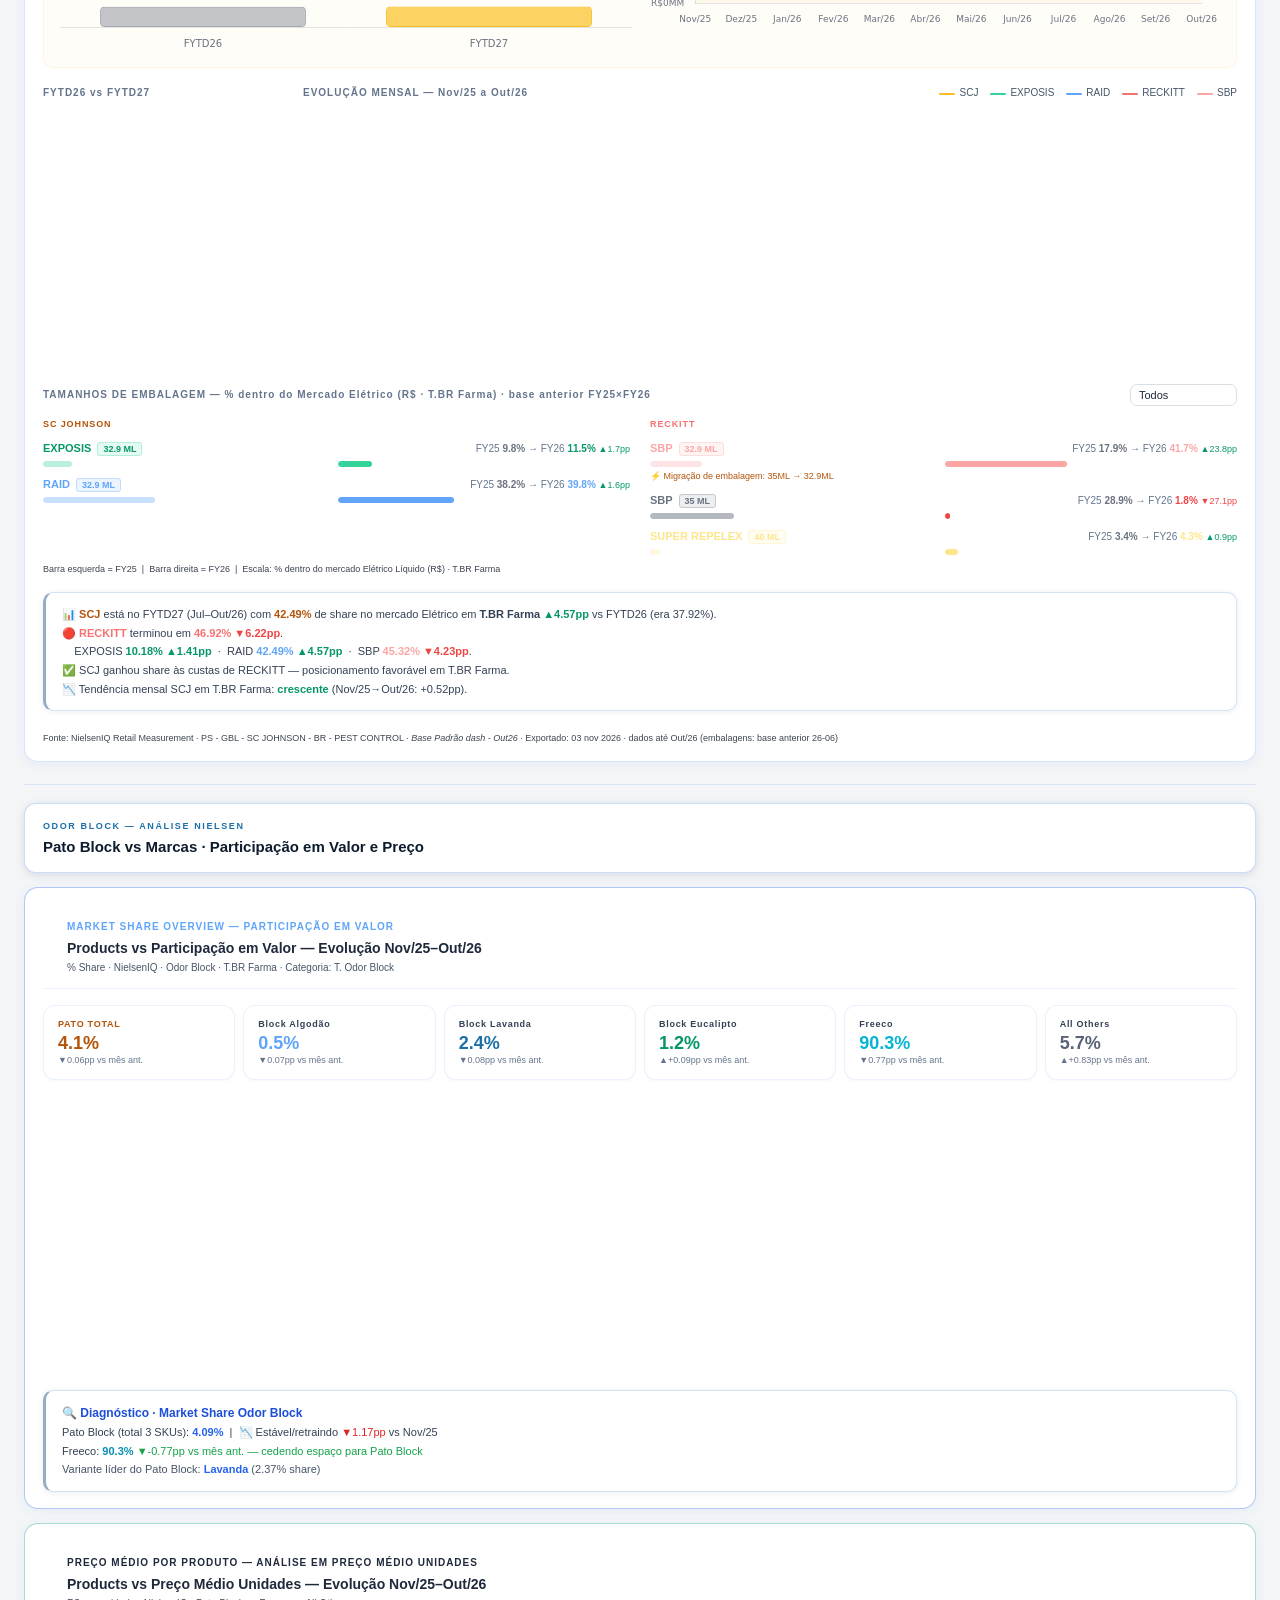
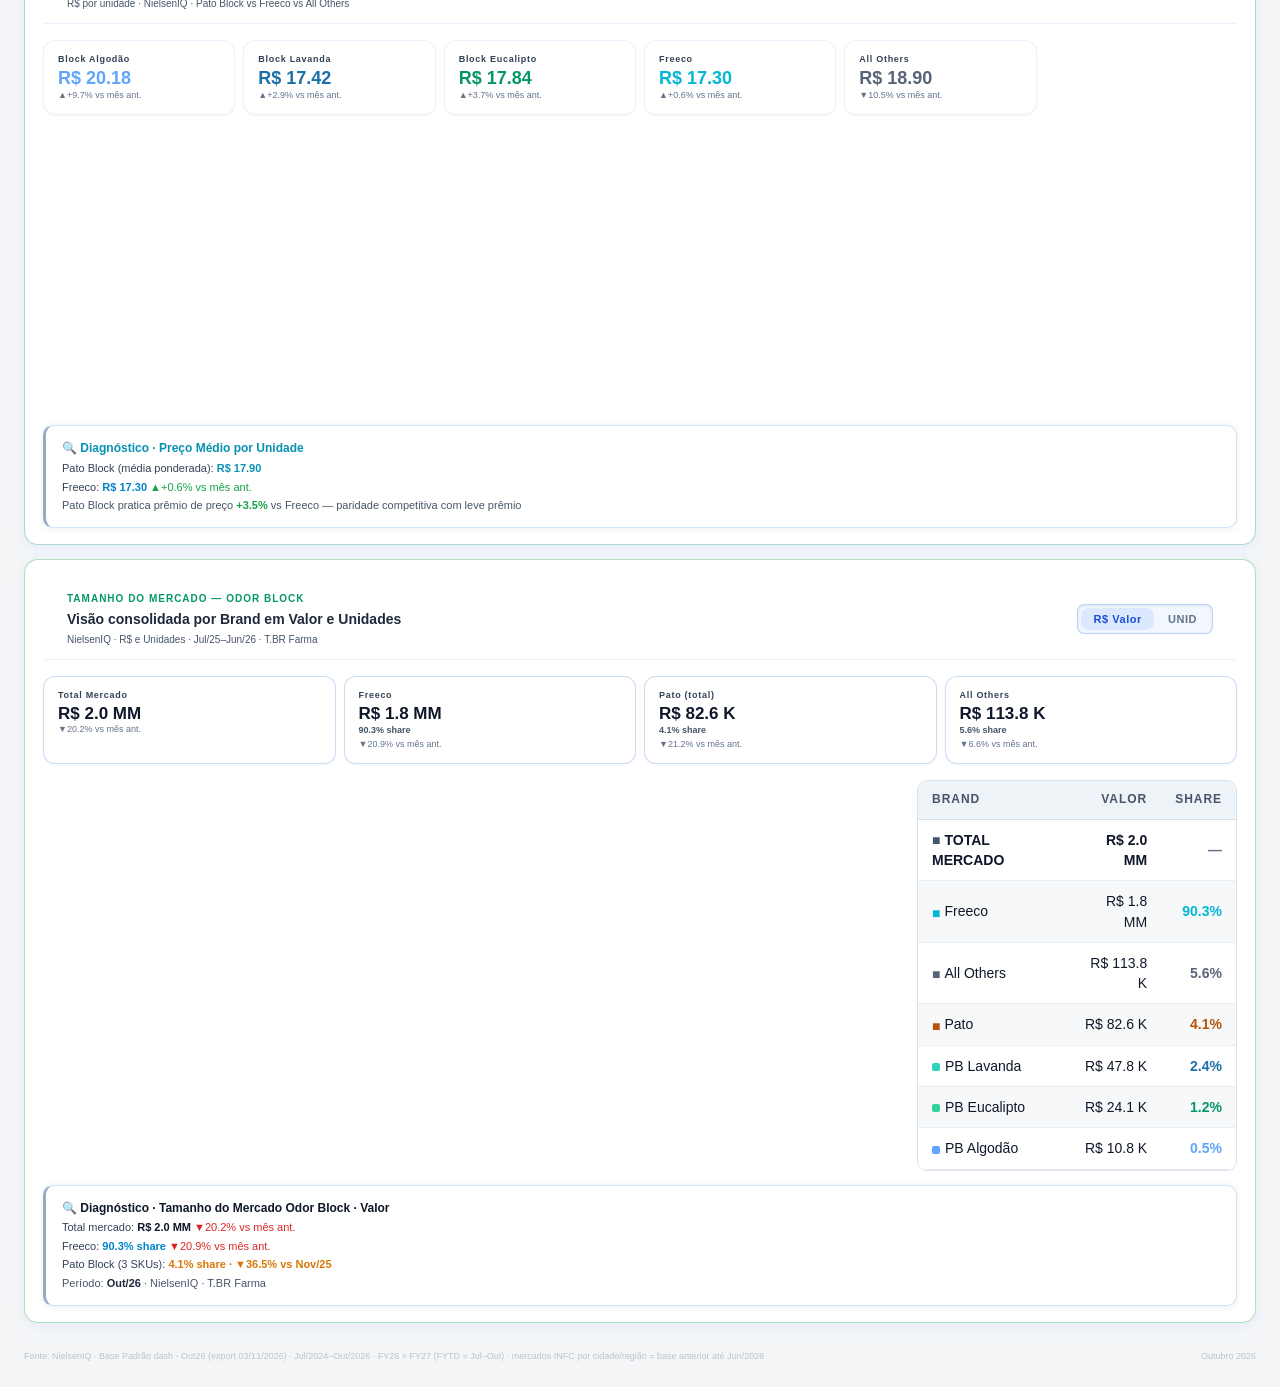
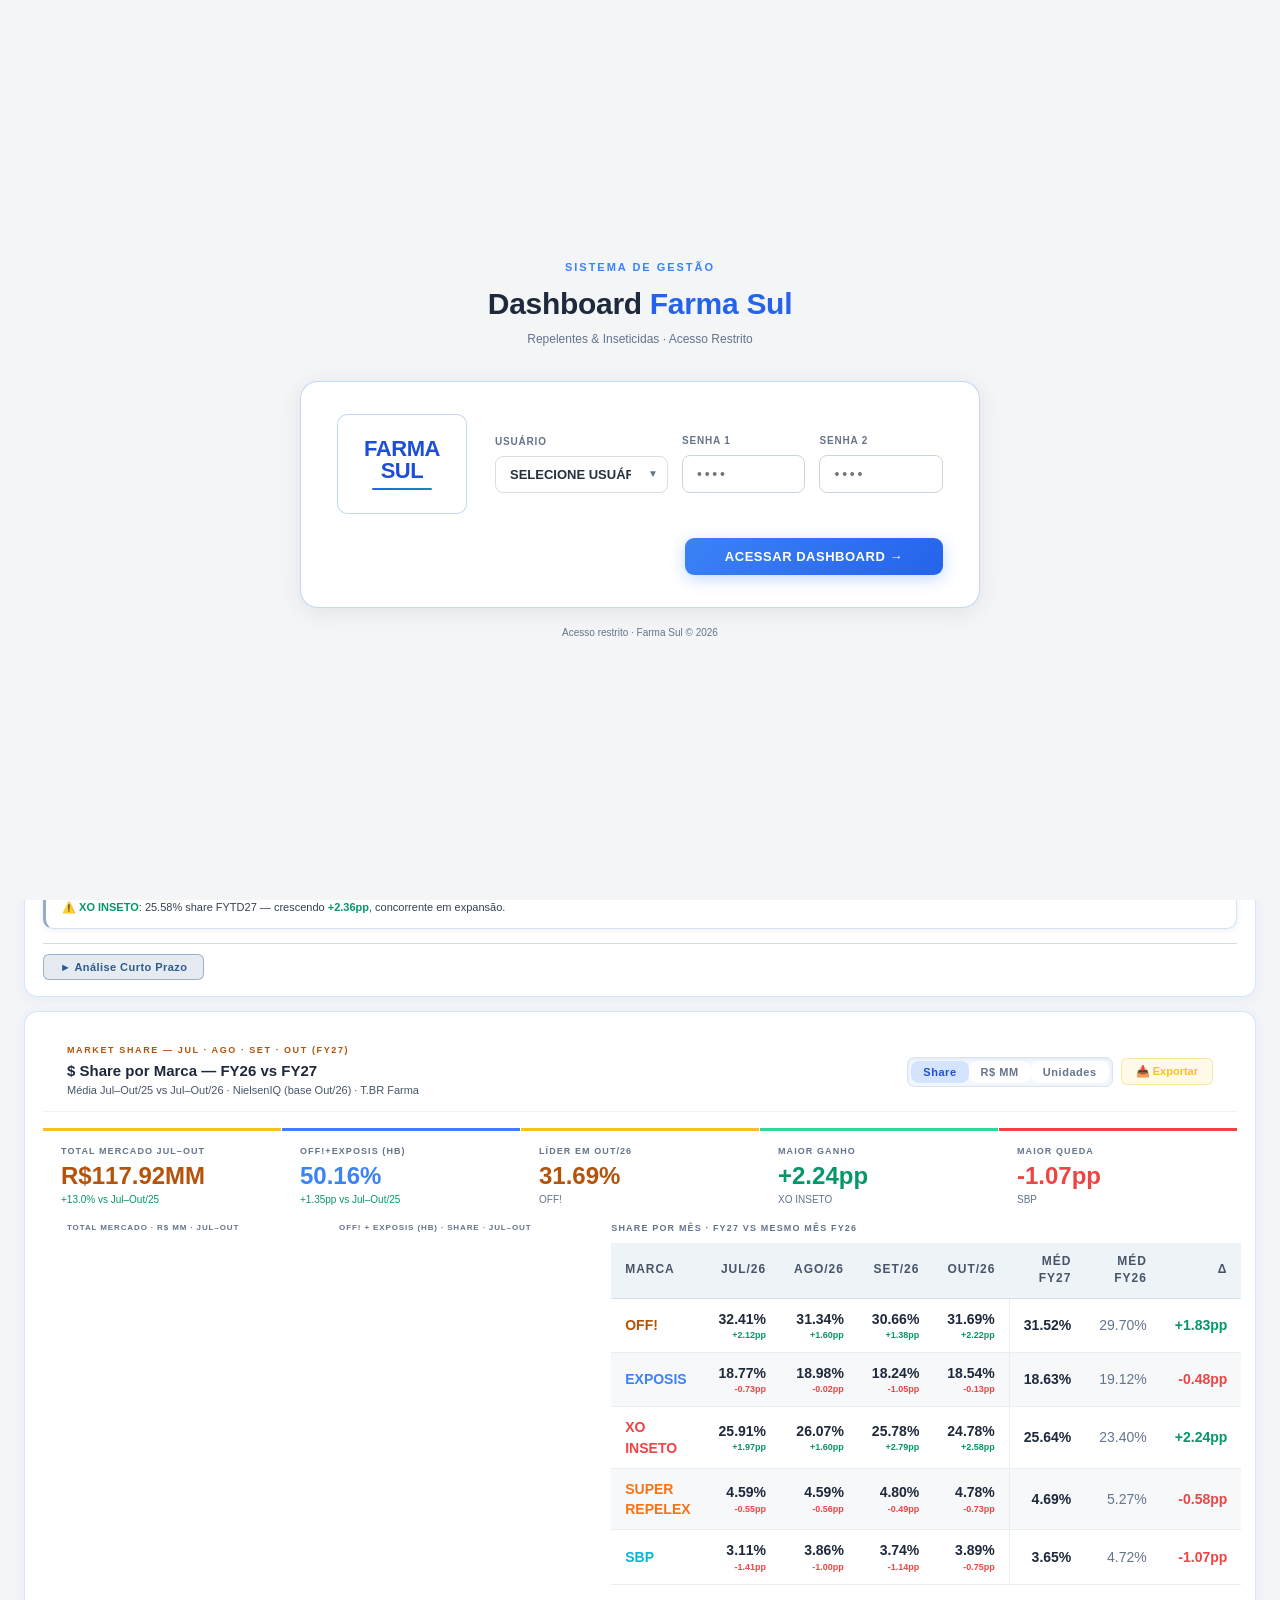
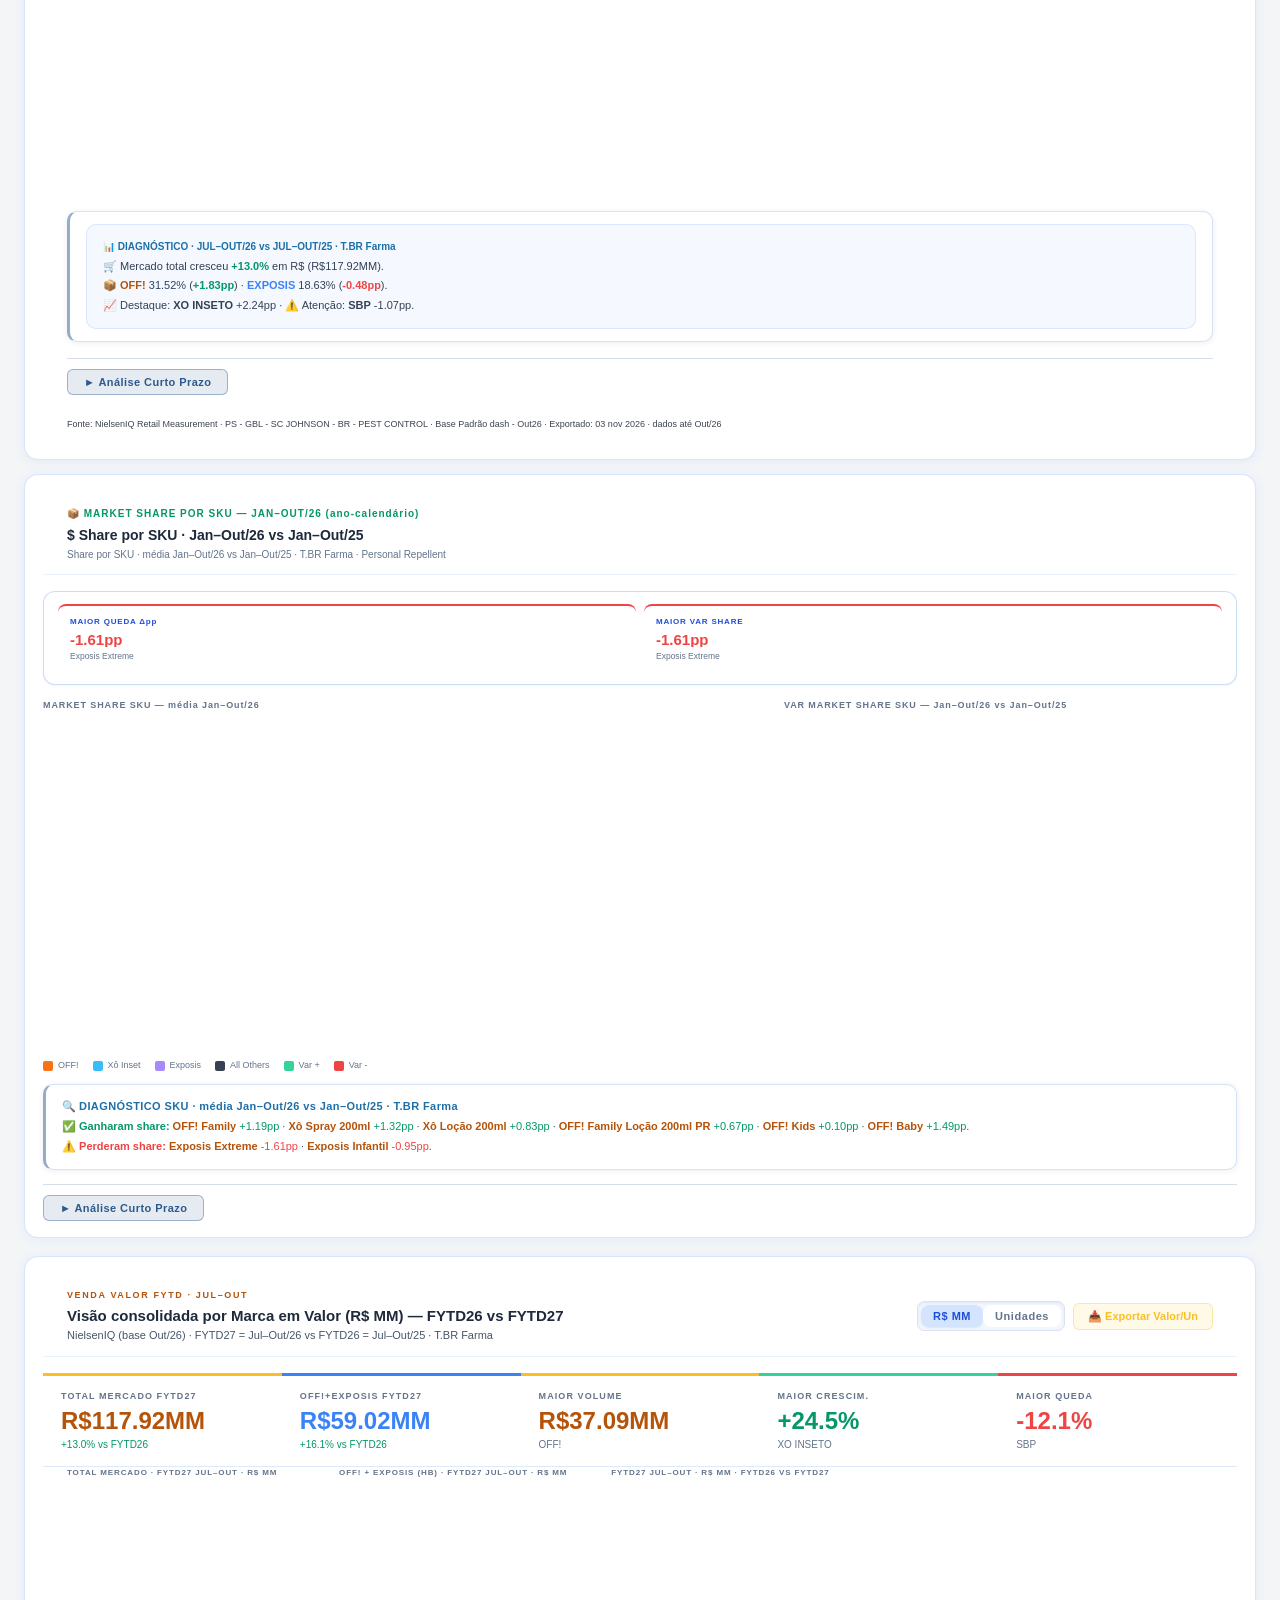
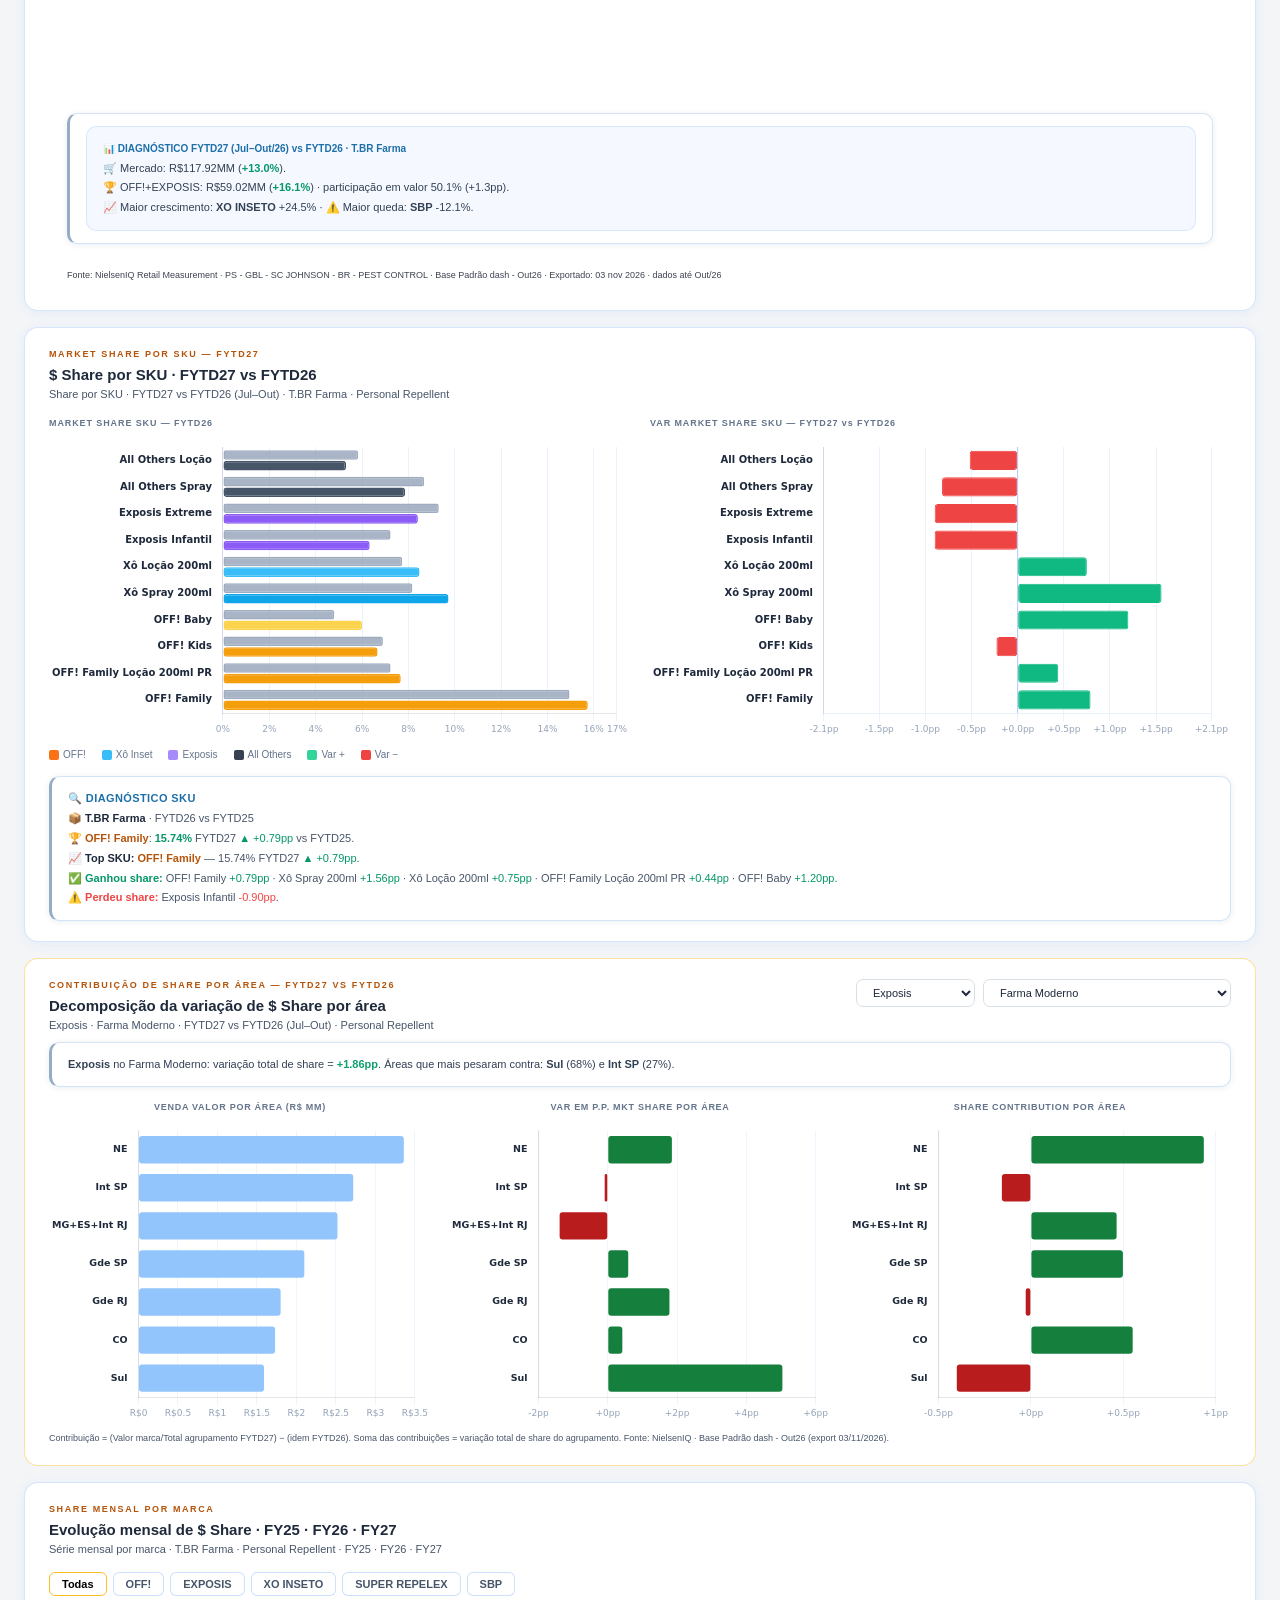
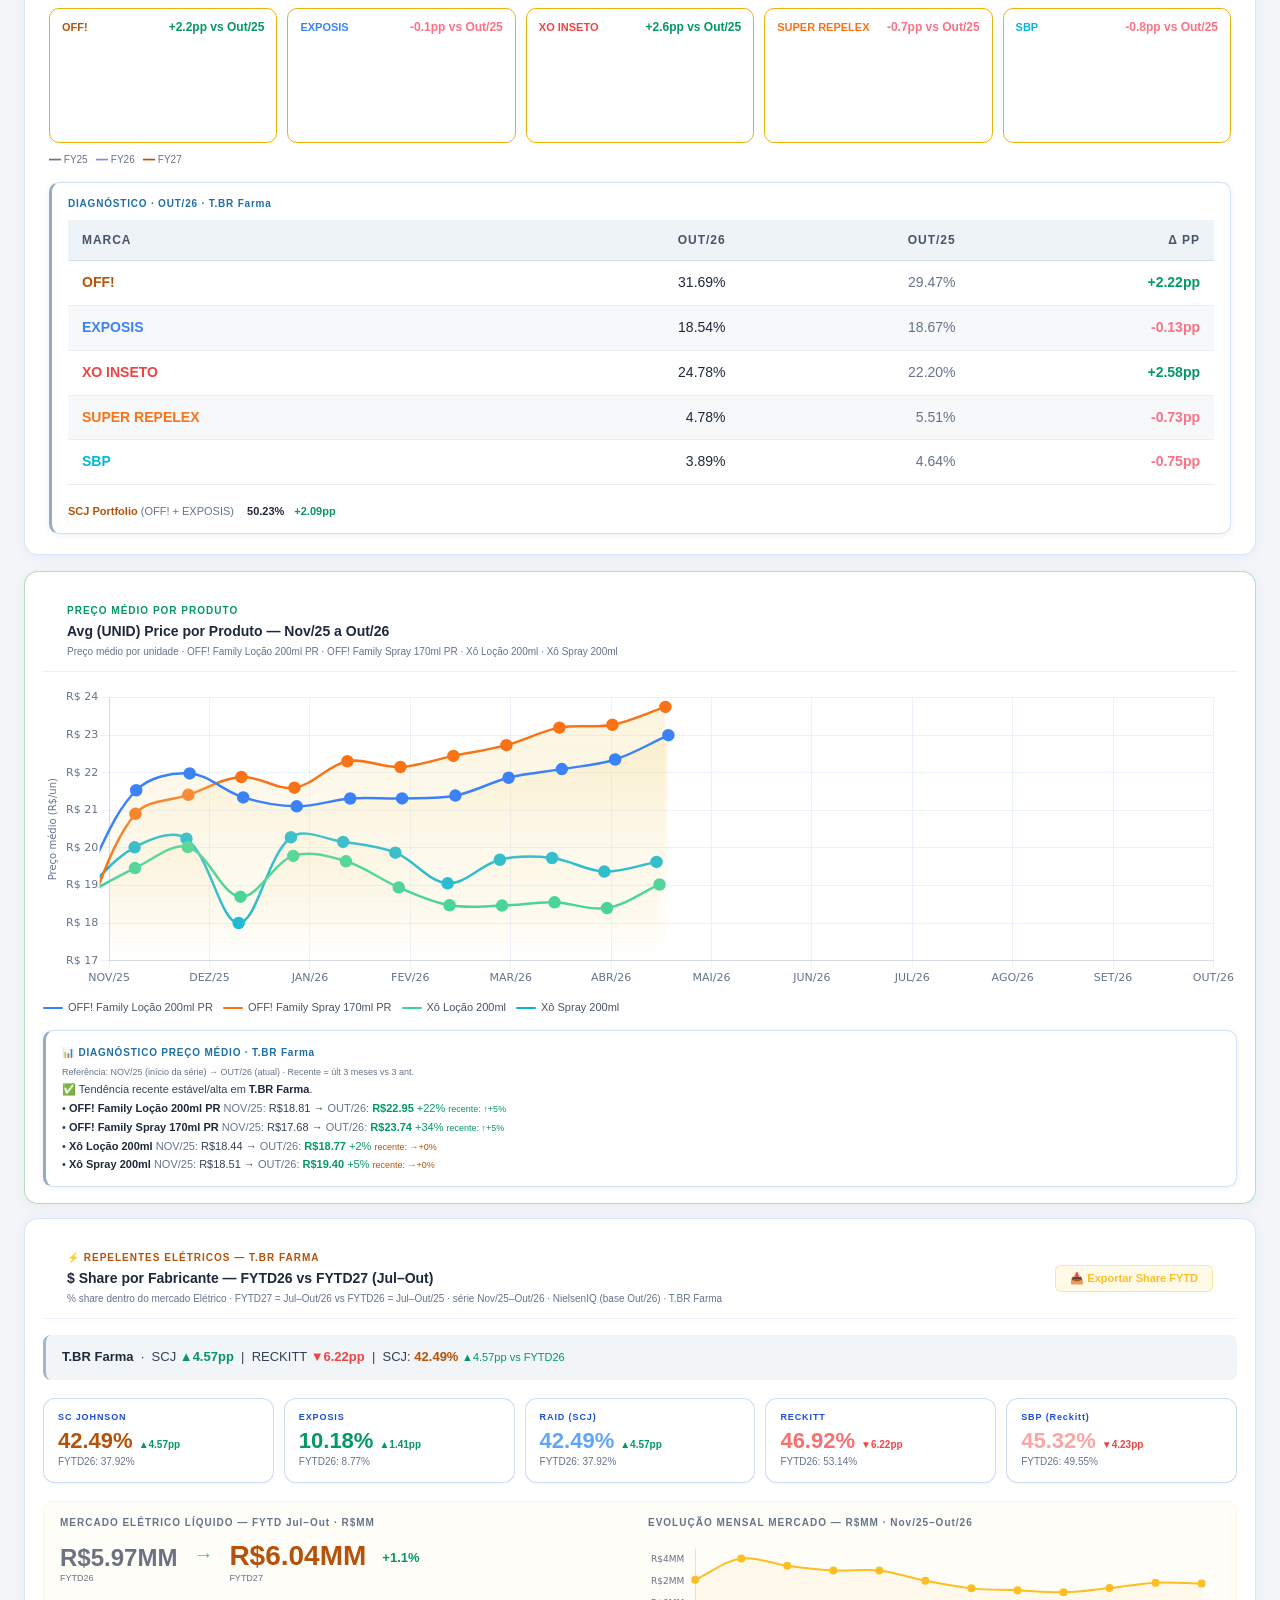
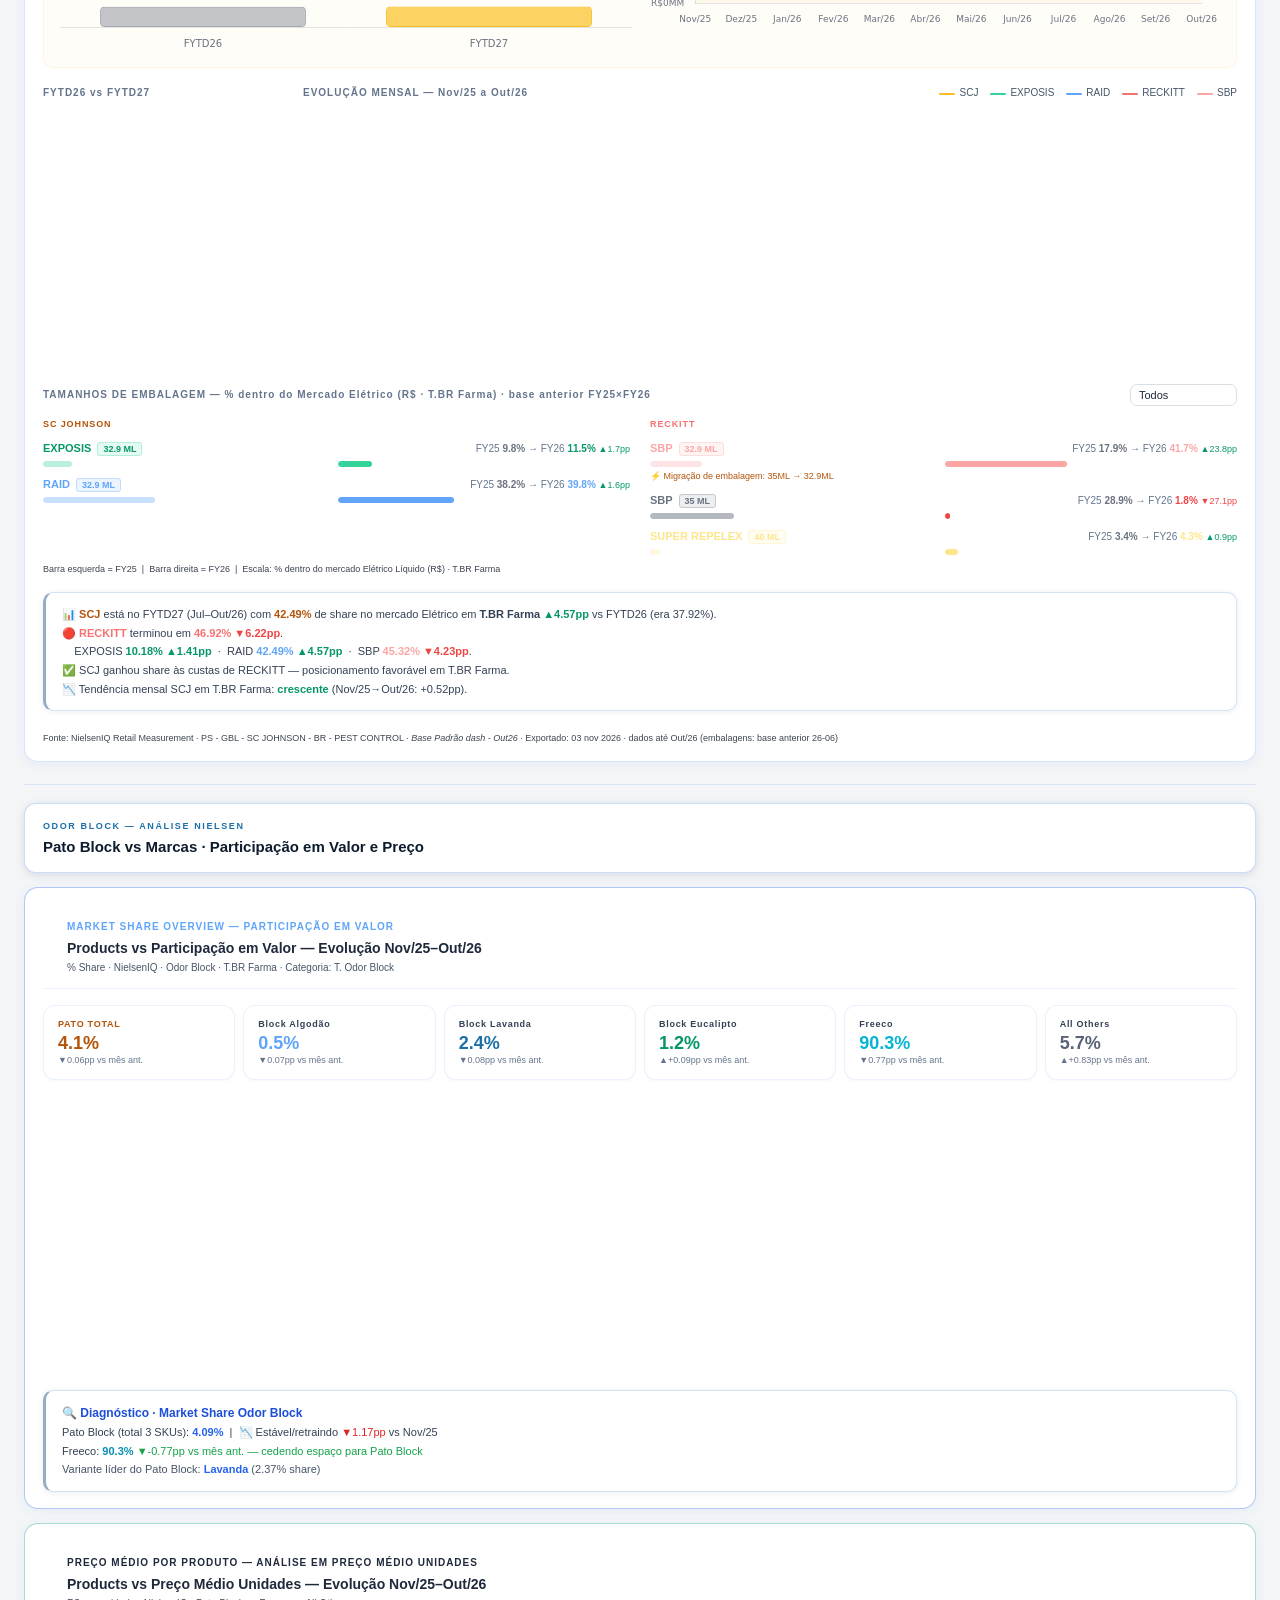
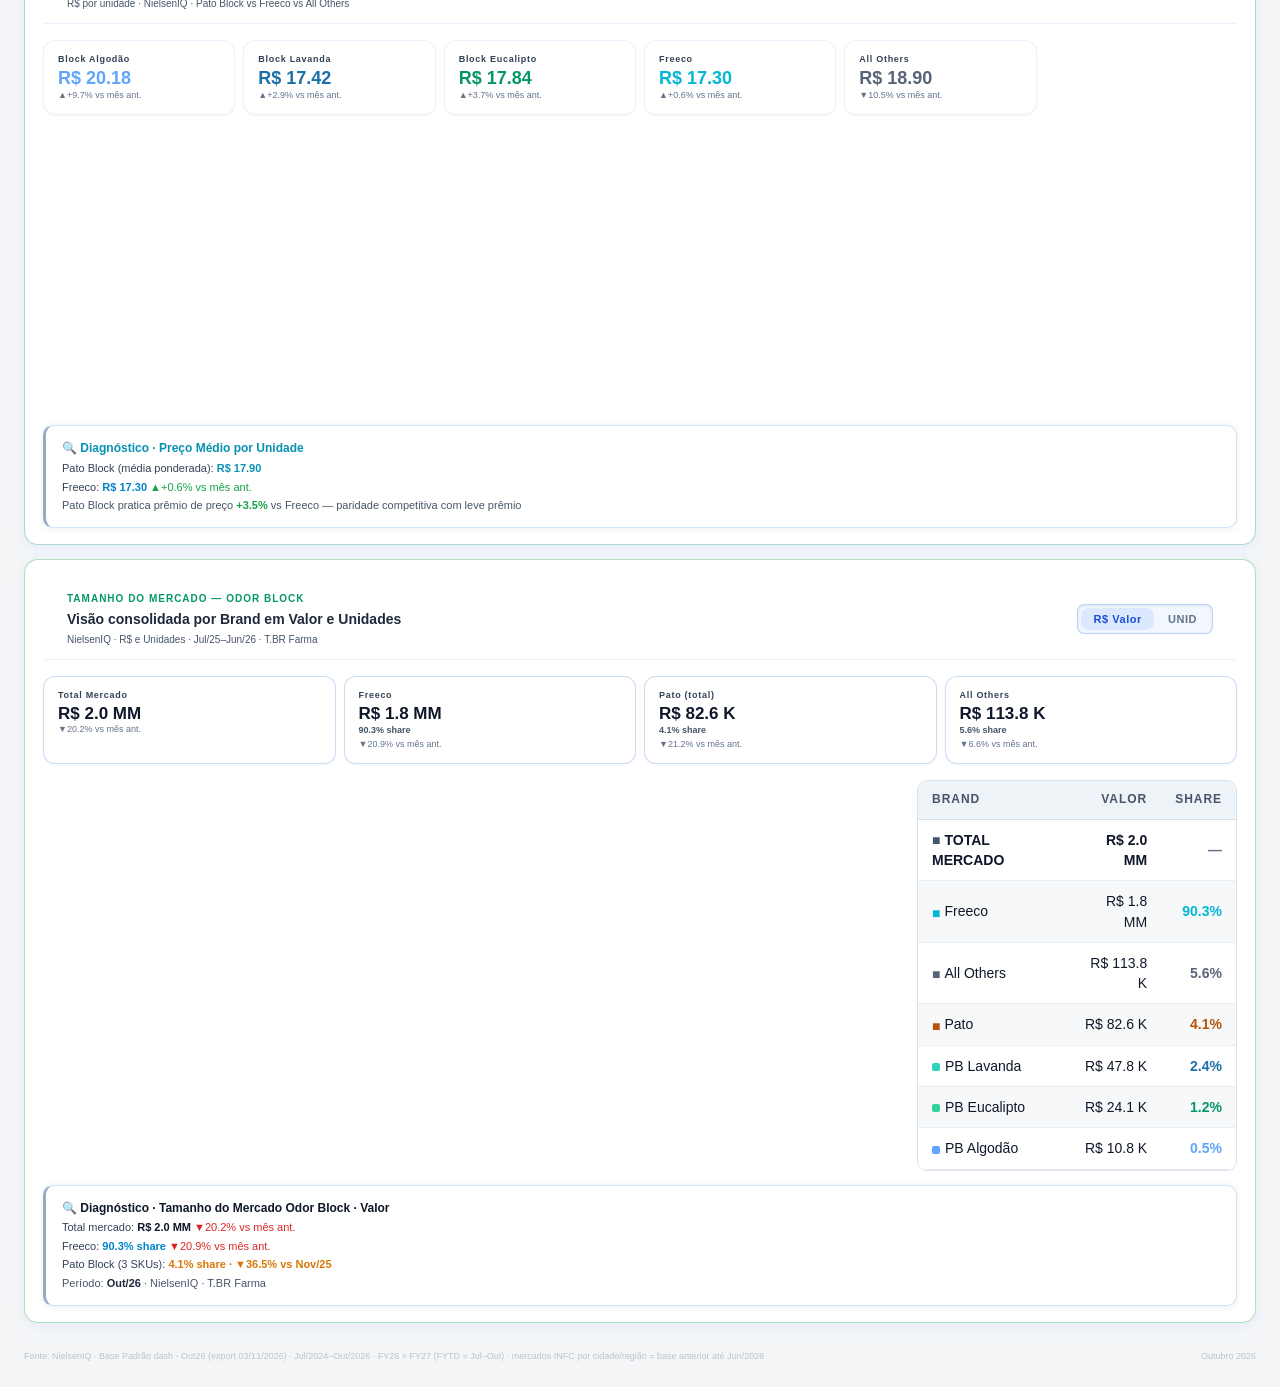
